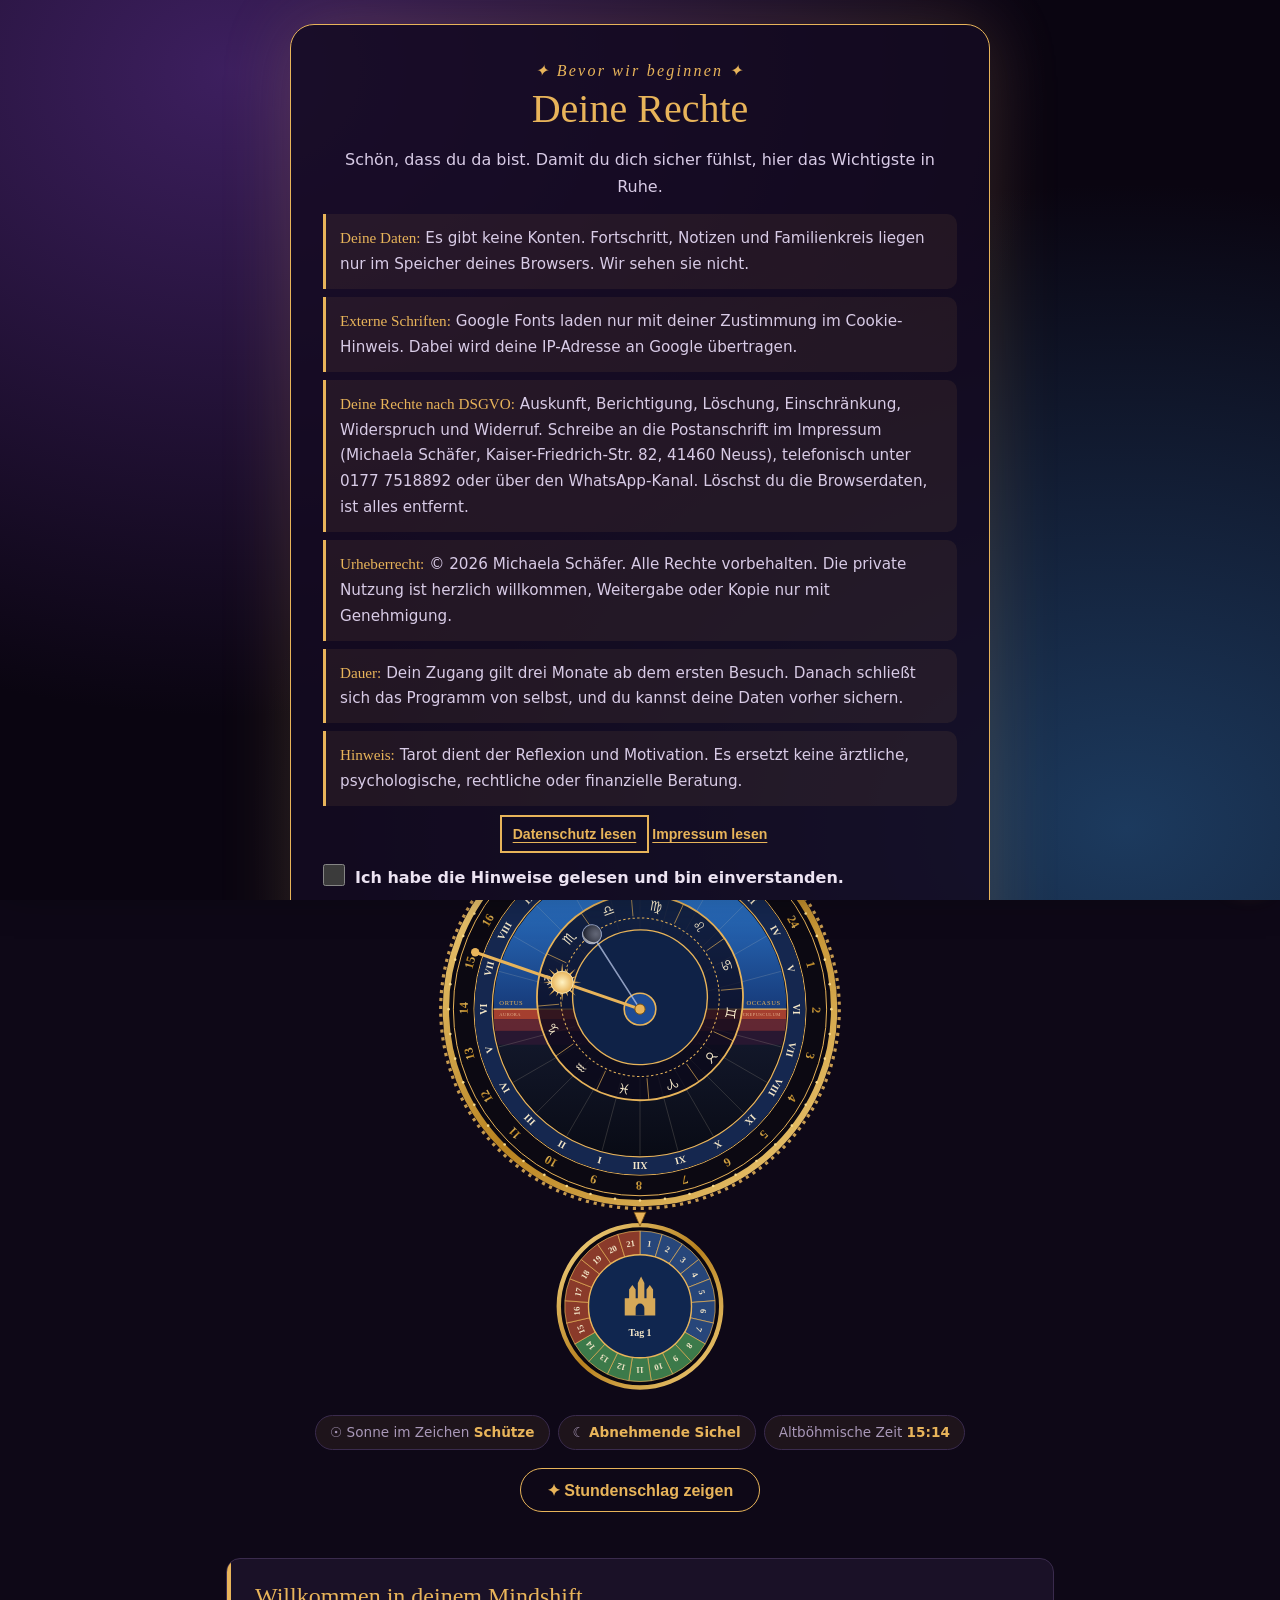
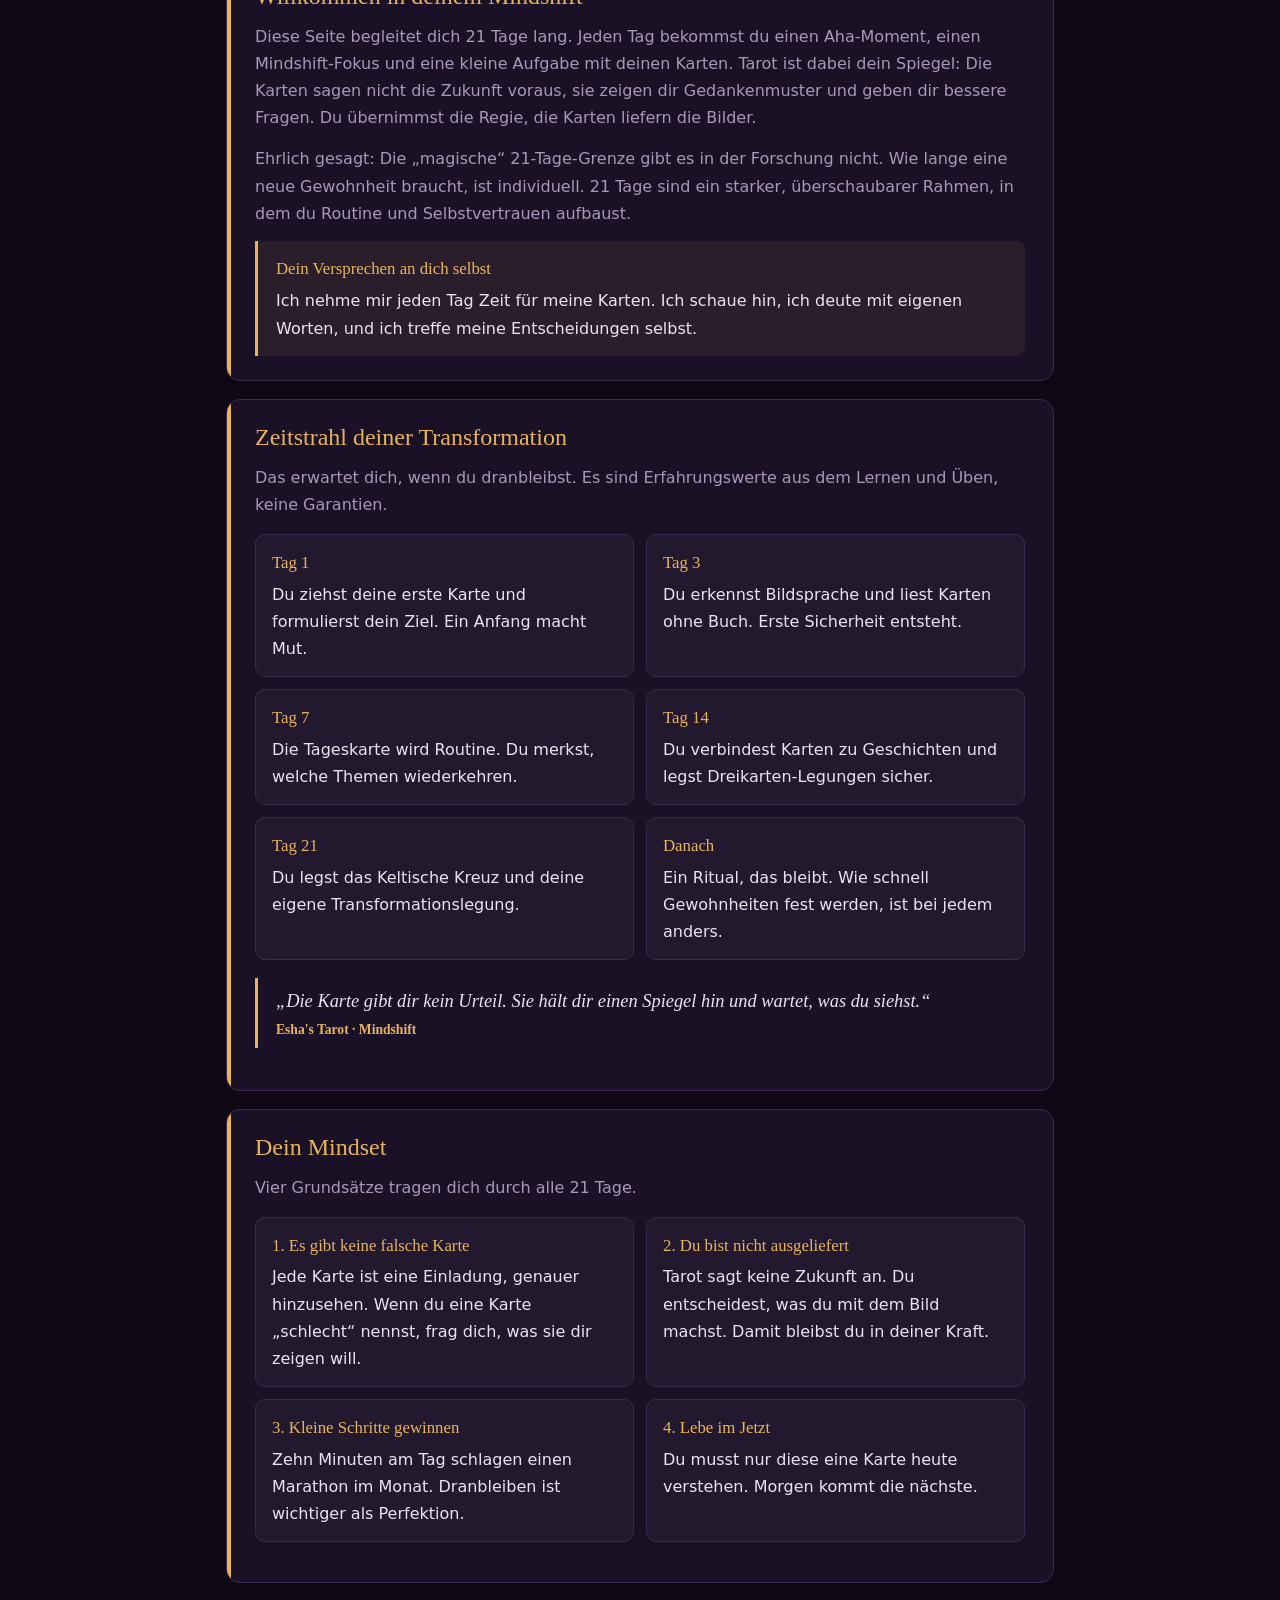
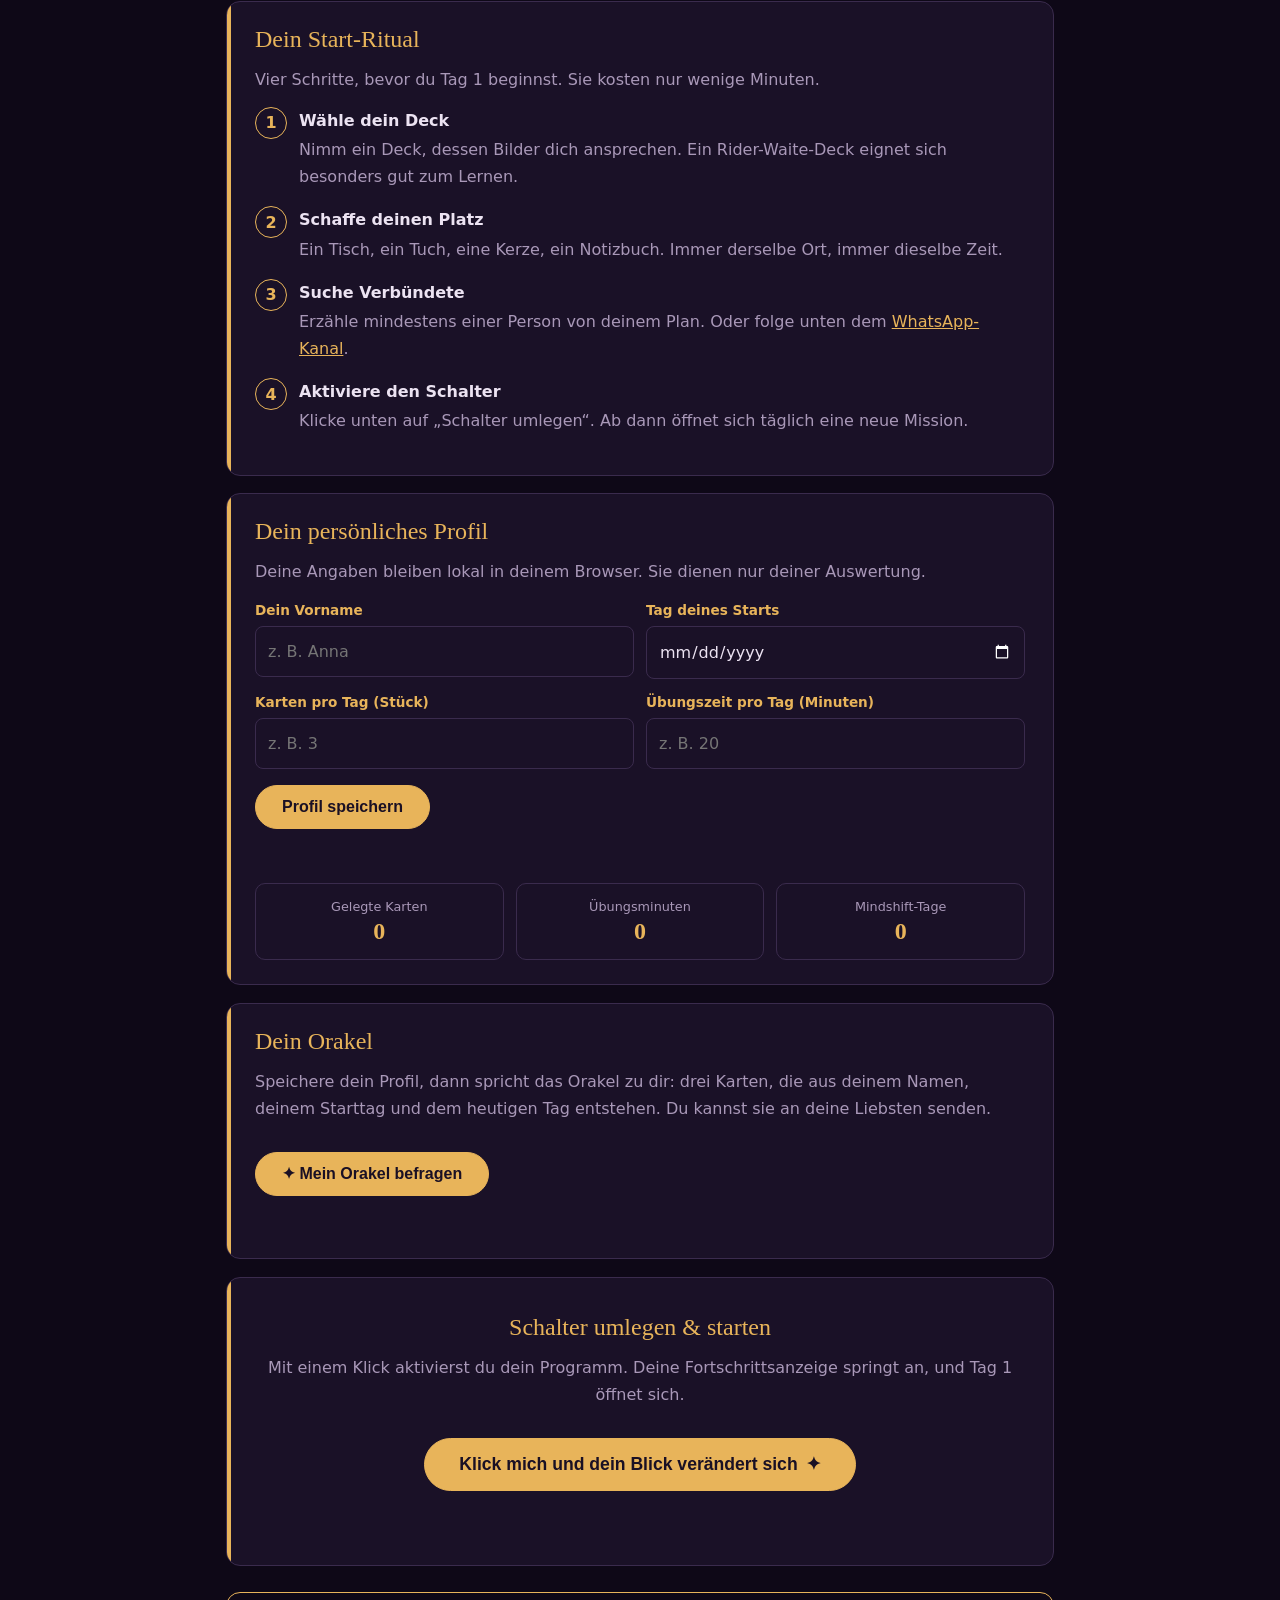
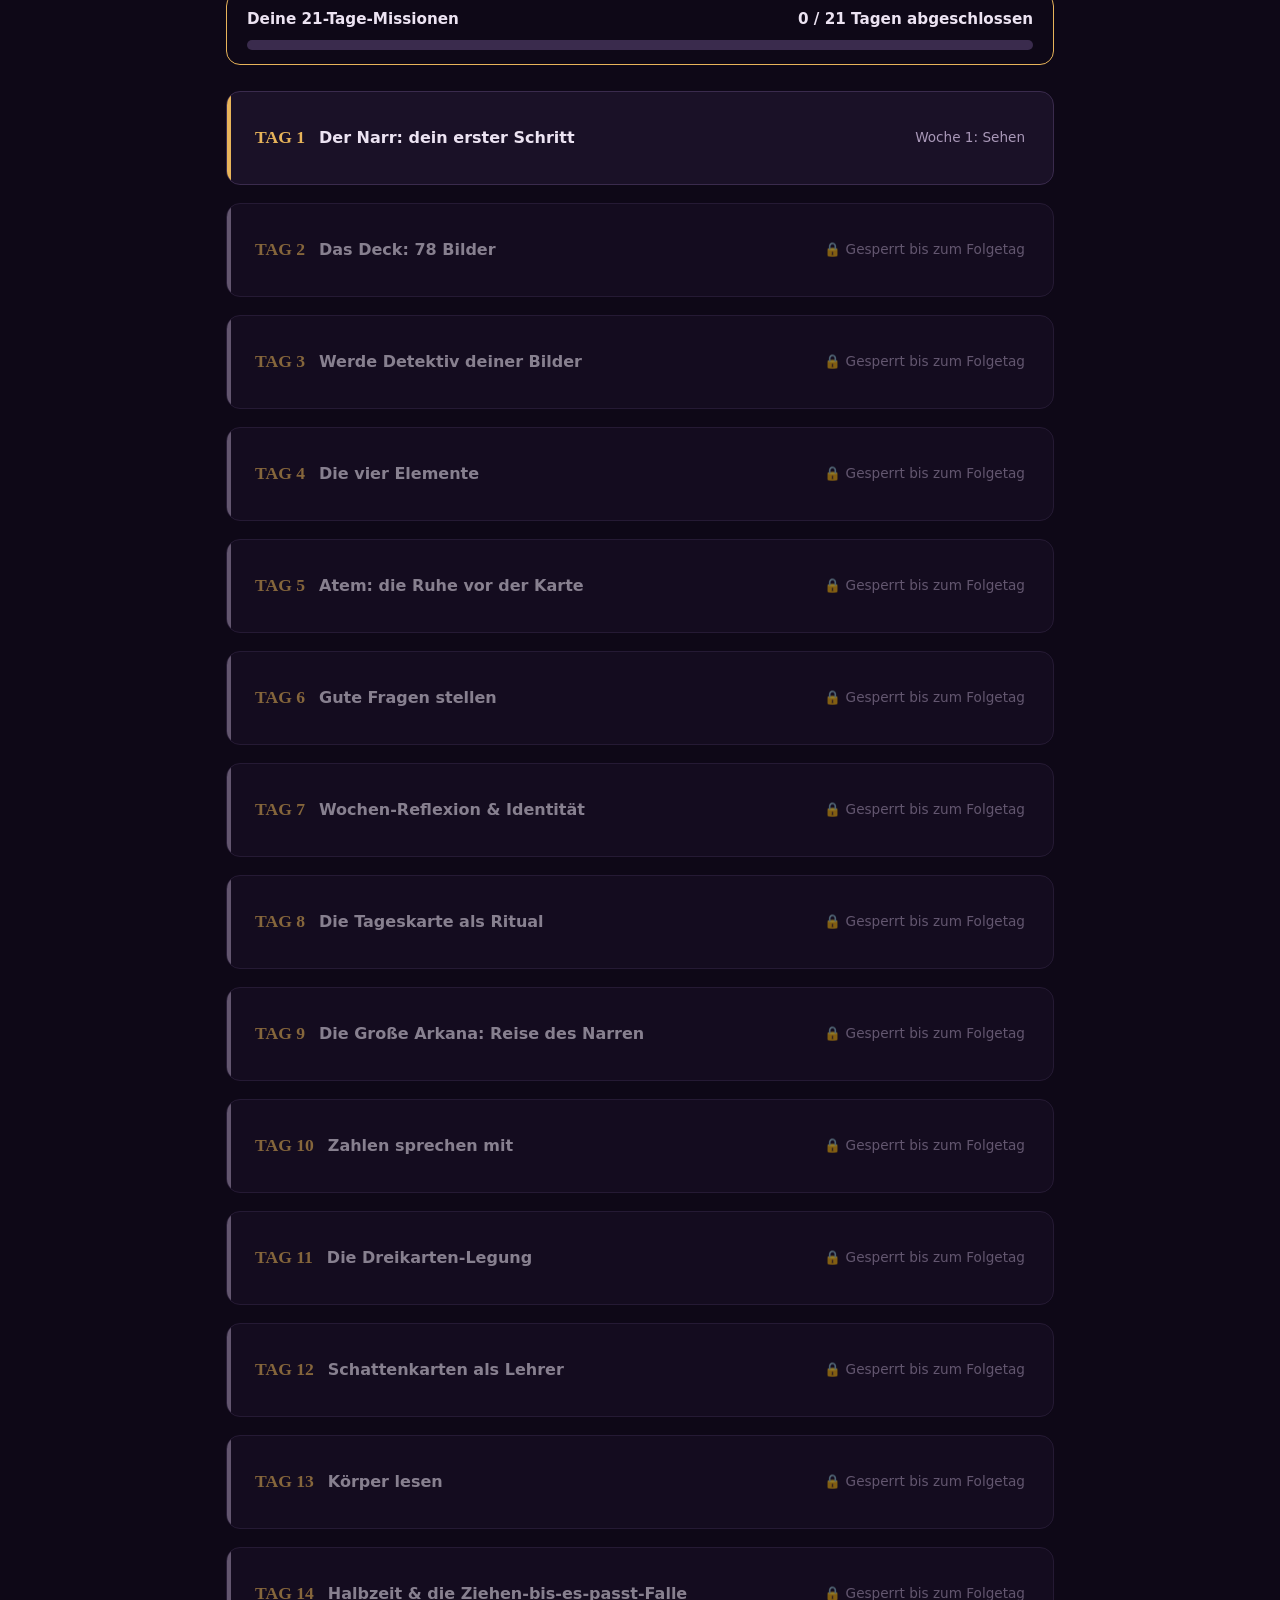
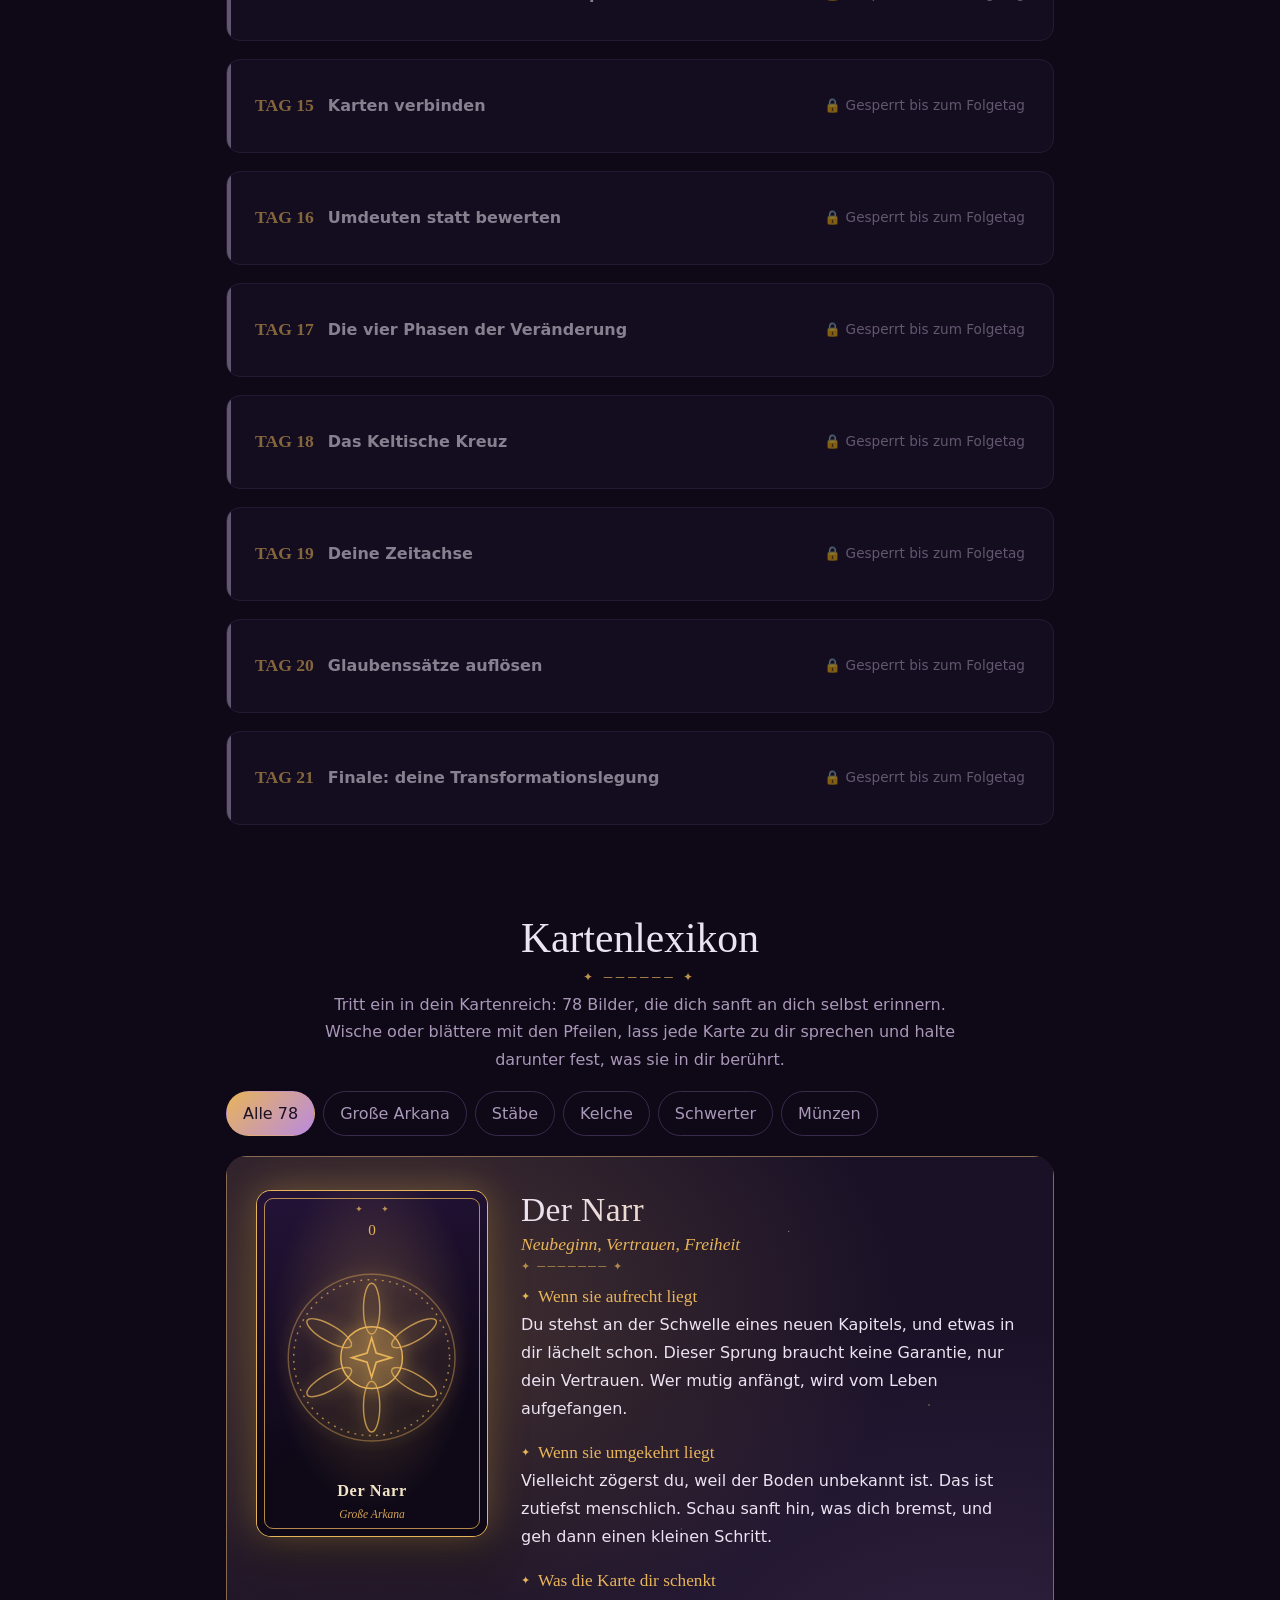
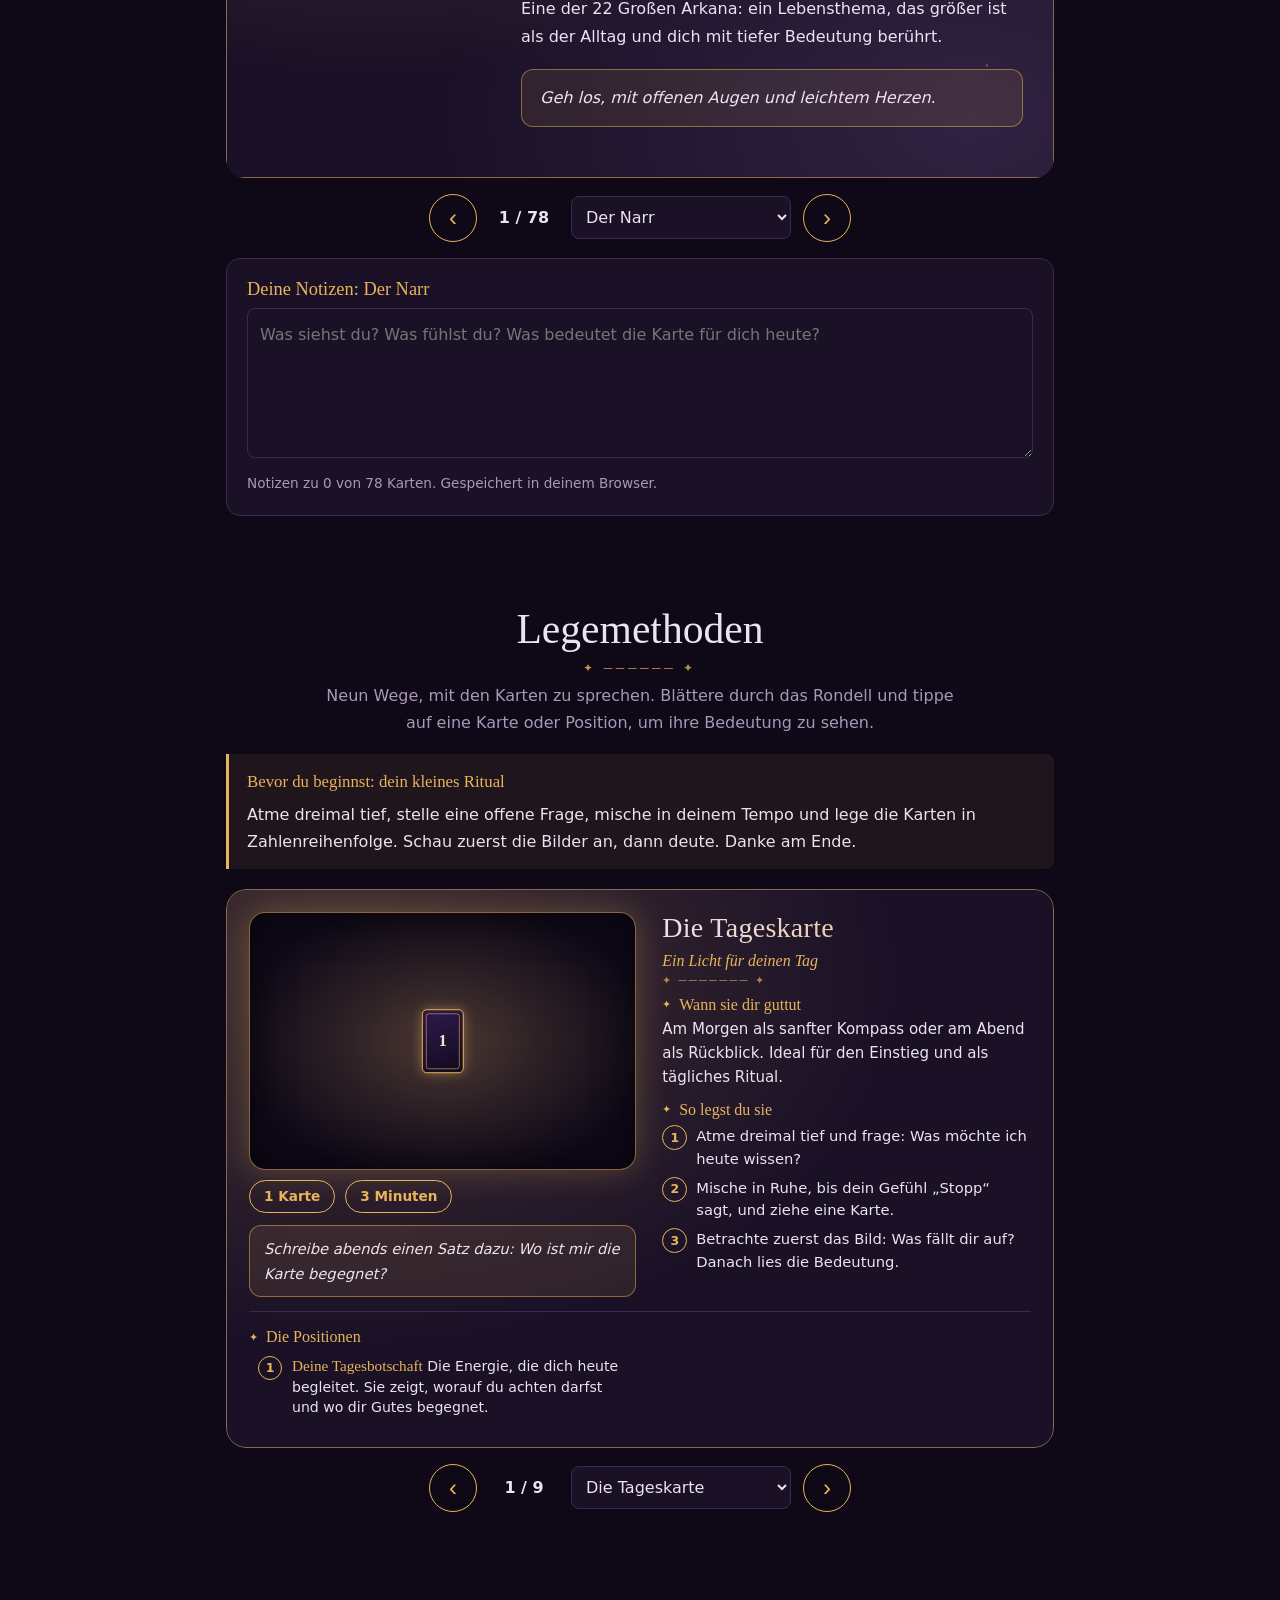
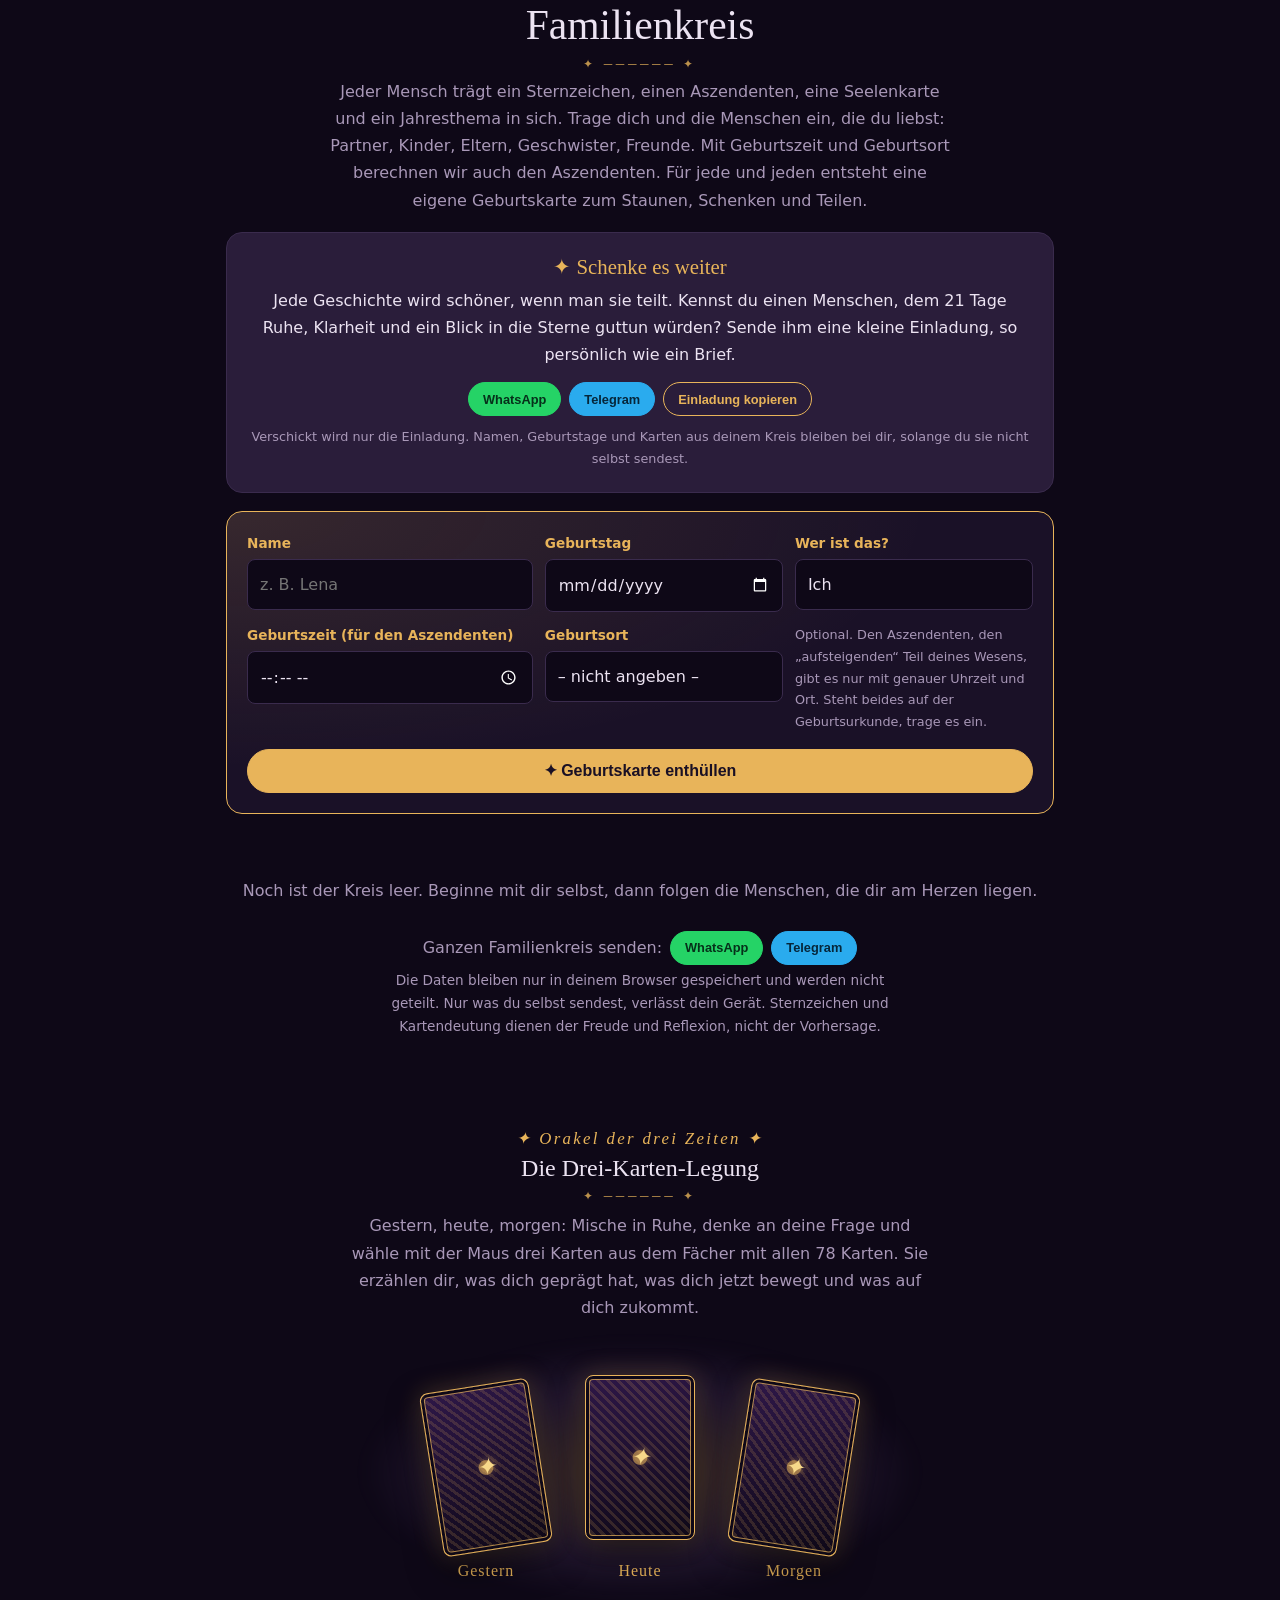
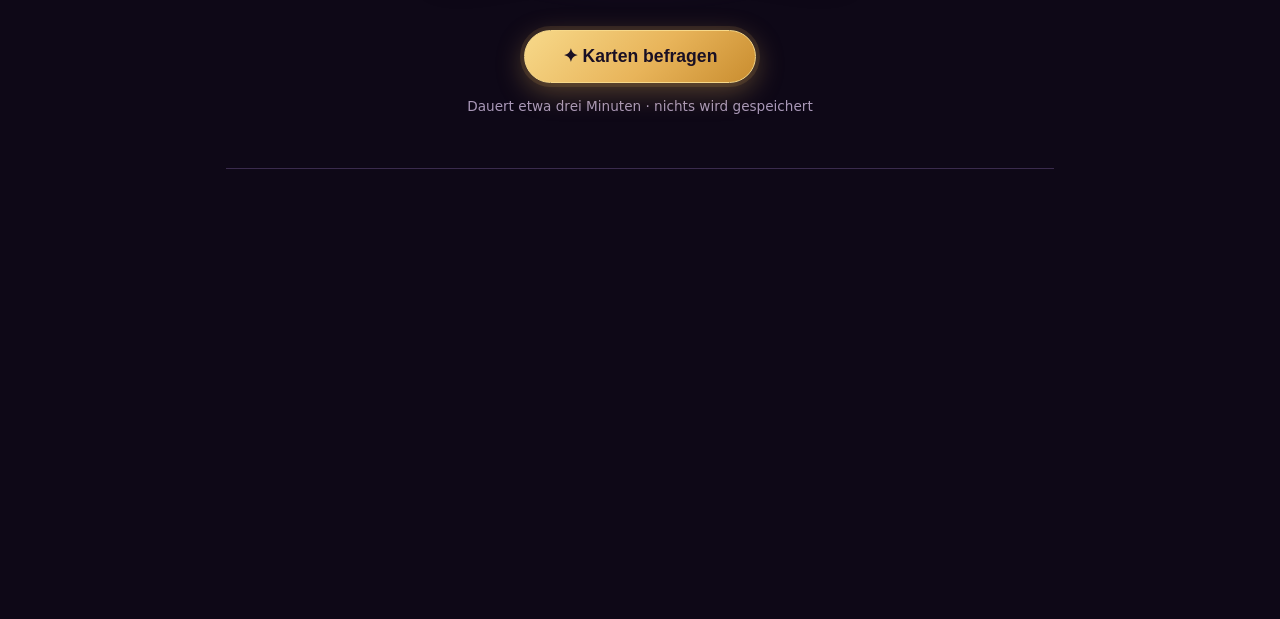
==== index.html @ ecd75c2d "Add files via upload" ====
<!DOCTYPE html>
<html lang="de">
<head>
<meta charset="UTF-8">
<meta name="viewport" content="width=device-width, initial-scale=1, viewport-fit=cover">
<meta name="apple-mobile-web-app-capable" content="yes">
<meta name="format-detection" content="telephone=no">
<meta name="mobile-web-app-capable" content="yes">
<meta name="apple-mobile-web-app-status-bar-style" content="black-translucent">
<meta name="apple-mobile-web-app-title" content="Mindshift">
<meta name="application-name" content="21 Tage Mindshift">
<meta name="description" content="21 Tage Transformation: Tarot-Programm, Kartenlexikon, Legemethoden und Familienkreis.">
<meta name="color-scheme" content="dark">
<meta name="theme-color" content="#0e0817">
<link rel="manifest" href="manifest.webmanifest">
<link rel="icon" type="image/png" href="icons/icon-192.png">
<link rel="apple-touch-icon" href="icons/apple-touch-icon.png">
<title>21 Tage Transformation – Karten legen Mindshift</title>
<style>
:root{--bg:#0e0817;--card:#1a1127;--ink:#ece3f2;--mute:#a998b8;--g:#e8b45a;--ok:#7ee0b5;--bad:#ff7a8a;--line:#3a2b4d;--dk:#1a1024;
padding-top:env(safe-area-inset-top,0px);padding-bottom:env(safe-area-inset-bottom,0px);box-sizing:border-box}
:root[data-theme="light"]{--bg:#f4ecdf;--card:#fbf6ec;--ink:#251532;--mute:#66587a;--g:#94640f;--ok:#1d7a55;--bad:#b03047;--line:#d5c6ae;--dk:#fbf6ec}
*{box-sizing:border-box;margin:0;padding:0;-webkit-tap-highlight-color:transparent}
body{background:var(--bg);color:var(--ink);font:400 1rem/1.7 "Instrument Sans",system-ui,sans-serif;overflow-x:clip}
:focus-visible{outline:2px solid var(--g);outline-offset:3px}
.wrap{max-width:860px;margin:0 auto;padding:20px 16px 60px}
h1,h2,h3,.serif{font-family:"Bodoni Moda",Georgia,serif;font-weight:500;line-height:1.15}
.bar{display:flex;justify-content:space-between;flex-wrap:wrap;gap:8px;padding:12px 18px;border:1px solid var(--line);border-radius:12px;margin-bottom:28px;color:var(--mute);font-size:.9rem}
.bar b{color:var(--g)}
.hd{text-align:center;margin-bottom:34px}
.hd h1{font-size:clamp(2rem,6vw,3.4rem);font-weight:700;margin-bottom:12px}.hd h1 span{color:var(--g)}
.hd p{color:var(--mute);max-width:56ch;margin:0 auto}
.card{position:relative;background:var(--card);border:1px solid var(--line);border-radius:14px;padding:24px 28px;margin-bottom:18px;overflow:hidden}
.card::before{content:"";position:absolute;left:0;top:0;bottom:0;width:4px;background:var(--g)}
.card.completed{border-color:color-mix(in srgb,var(--ok) 50%,transparent)}.card.completed::before{background:var(--ok)}
.card.locked{opacity:.55}.card.locked::before{background:var(--mute)}
.card h2,.card h3{font-size:1.5rem;margin-bottom:12px;color:var(--g)}
.p{color:var(--mute);margin-bottom:14px}
.hl,.ac,.nf,.bn{border-left:3px solid var(--g);padding:14px 18px;margin-top:14px;border-radius:0 8px 8px 0;background:color-mix(in srgb,var(--g) 8%,transparent)}
.ac{border-color:var(--ok);background:color-mix(in srgb,var(--ok) 9%,transparent)}
.nf{border-color:var(--line);background:color-mix(in srgb,var(--ink) 5%,transparent)}
.bn{border-color:#b98ae0}
.hl h5,.ac h5,.nf h5,.bn h5{font-family:"Bodoni Moda",serif;font-size:1.05rem;font-weight:500;margin-bottom:4px}
.ac h5{color:var(--ok)}.hl h5{color:var(--g)}
.quote{font:italic 500 1.15rem/1.5 "Bodoni Moda",serif;border-left:3px solid var(--g);padding:10px 18px;margin:18px 0}
.quote small{display:block;font:600 .85rem "Instrument Sans";color:var(--g);margin-top:6px;font-style:normal}
.grid{display:grid;grid-template-columns:1fr 1fr;gap:12px;margin:16px 0}
.it{border:1px solid var(--line);border-radius:10px;padding:14px 16px;background:color-mix(in srgb,var(--ink) 4%,transparent)}
.it b{display:block;color:var(--g);font-family:"Bodoni Moda",serif;font-weight:500;font-size:1.05rem;margin-bottom:3px}
.steps{list-style:none;counter-reset:s}.steps li{counter-increment:s;position:relative;padding-left:44px;margin-bottom:16px}
.steps li::before{content:counter(s);position:absolute;left:0;top:0;width:30px;height:30px;border:1px solid var(--g);color:var(--g);border-radius:50%;display:grid;place-items:center;font-weight:700}
.steps h4{margin-bottom:2px}
.inp{display:grid;grid-template-columns:1fr 1fr;gap:12px;margin-top:14px}
.inp label{display:block;font-size:.85rem;color:var(--g);font-weight:600;margin-bottom:4px}
.inp input{width:100%;background:transparent;border:1px solid var(--line);border-radius:8px;padding:11px 12px;color:var(--ink);font:inherit}
.met{display:grid;grid-template-columns:repeat(3,1fr);gap:12px;margin-top:16px}
.met div{border:1px solid var(--line);border-radius:10px;padding:12px;text-align:center}
.met small{display:block;color:var(--mute);font-size:.8rem}.met b{font:700 1.5rem "Bodoni Moda",serif;color:var(--g)}
.btn{display:inline-flex;align-items:center;justify-content:center;gap:8px;min-height:44px;border-radius:99px;border:1px solid var(--g);background:var(--g);color:var(--dk);font:700 1rem "Instrument Sans",sans-serif;padding:11px 26px;cursor:pointer;margin-top:16px}
.btn.o{background:transparent;color:var(--g)}.btn.done{background:var(--ok);border-color:var(--ok);color:var(--dk)}
.cta{text-align:center;padding:36px 24px}.cta .btn{font-size:1.1rem;padding:15px 34px}
.msg{margin-top:12px;color:var(--g);font-weight:600;min-height:1.6em}
.prog{position:sticky;top:env(safe-area-inset-top,0px);z-index:20;background:var(--bg);border:1px solid var(--g);border-radius:14px;padding:14px 20px;margin:26px 0}
.prog div.r{display:flex;justify-content:space-between;font-weight:600;margin-bottom:8px;font-size:.95rem}
.tr{height:10px;background:var(--line);border-radius:9px;overflow:hidden}.tr i{display:block;height:100%;width:0;background:linear-gradient(90deg,var(--g),var(--ok));transition:width .5s}
.dh{display:flex;justify-content:space-between;align-items:center;gap:10px;cursor:pointer;min-height:44px;flex-wrap:wrap}
.dh .l{display:flex;gap:14px;align-items:baseline}
.dn{font:700 1.1rem "Bodoni Moda",serif;color:var(--g);white-space:nowrap}.dt{font-weight:600}
.ph{color:var(--mute);font-size:.85rem}
.dc{display:none;margin-top:16px;padding-top:6px;border-top:1px solid var(--line)}.card.open .dc{display:block}
.qz{margin-top:16px;border:1px solid var(--line);border-radius:10px;padding:16px}
.qz p{margin-bottom:10px}.qo{display:flex;flex-direction:column;gap:8px}
.qb{background:transparent;color:var(--ink);border:1px solid var(--line);border-radius:8px;padding:11px 14px;min-height:44px;text-align:left;font:inherit;cursor:pointer}
.qb:hover:not(:disabled){border-color:var(--g)}.qb.c{border-color:var(--ok);color:var(--ok)}.qb.w{border-color:var(--bad);color:var(--bad)}
.qe{display:none;margin-top:10px;color:var(--mute)}.qe.show{display:block}
.foot{content-visibility:auto;contain-intrinsic-size:auto 420px;margin-top:50px;padding-top:30px;border-top:1px solid var(--line);text-align:center;color:var(--mute);font-size:.88rem}
.foot .q{font:italic 500 1.3rem "Bodoni Moda",serif;color:var(--g);margin-bottom:14px}
.foot a{color:var(--g);text-decoration:none;font-weight:600;margin:0 8px}
.foot a.yt{display:inline-flex;align-items:center;gap:8px;vertical-align:middle}.foot a.yt svg{display:block;flex:none}
.fin{display:none;position:fixed;inset:0;z-index:99;background:rgba(10,5,16,.96);flex-direction:column;align-items:center;justify-content:center;text-align:center;padding:24px;overflow:auto;color:#ece3f2}
.fin.show{display:flex}.fin canvas{position:absolute;inset:0;width:100%;height:100%;pointer-events:none}
.fin .in{position:relative;max-width:720px}
.fin h2{font-size:clamp(2.2rem,6vw,3.6rem);color:#e8b45a;margin-bottom:8px}
.fin .met b{color:#7ee0b5}.fin .met div{border-color:#e8b45a}.fin .met small{color:#b9a8c8}
@media (max-width:700px){.grid,.inp,.met{grid-template-columns:1fr}.card{padding:20px}}
@media (prefers-reduced-motion:reduce){.tr i{transition:none}}

.lnk{background:none;border:0;color:var(--g);font:600 .88rem "Instrument Sans",sans-serif;cursor:pointer;padding:6px 8px;text-decoration:underline;text-underline-offset:3px}
.legal{margin:0 0 16px;display:flex;flex-wrap:wrap;justify-content:center;gap:2px 6px}
mark.pl{background:color-mix(in srgb,var(--g) 25%,transparent);color:inherit;padding:0 3px;border-radius:3px}
dialog.lg{background:var(--card);color:var(--ink);border:1px solid var(--g);border-radius:14px;padding:0;width:min(760px,94vw);max-height:88vh}
dialog.lg::backdrop{background:rgba(10,5,16,.75)}
.lgh{position:sticky;top:0;display:flex;justify-content:space-between;align-items:center;gap:12px;padding:16px 22px;background:var(--card);border-bottom:1px solid var(--line)}
.lgh h2{font-size:1.4rem;color:var(--g)}
.lgb{padding:8px 22px 26px;overflow:auto;max-height:calc(88vh - 70px);font-size:.95rem}
.lgb h3{font-size:1.1rem;color:var(--ink);margin:20px 0 6px}
.lgb a{color:var(--g);text-underline-offset:3px}
.lgb p,.lgb li{color:var(--mute);margin-bottom:8px}.lgb ul,.lgb ol{padding-left:22px}
.lgb .warn{border-left:3px solid var(--bad);padding:10px 14px;background:color-mix(in srgb,var(--bad) 8%,transparent);border-radius:0 8px 8px 0;margin:14px 0;color:var(--ink)}
.lgb input,.lgb textarea{width:100%;background:transparent;border:1px solid var(--line);border-radius:8px;padding:10px;color:var(--ink);font:inherit;margin-bottom:10px}
.lgb label{display:block;color:var(--g);font-weight:600;font-size:.85rem;margin-bottom:3px}
.ck{position:fixed;left:0;right:0;bottom:0;z-index:150;background:var(--card);border-top:2px solid var(--g);padding:18px 16px calc(18px + env(safe-area-inset-bottom,0px));box-shadow:0 -10px 40px rgba(0,0,0,.4)}
.ck[hidden]{display:none}
.cki{max-width:860px;margin:0 auto}
.ck h2{font-size:1.3rem;margin-bottom:6px;color:var(--g)}
.ck p{color:var(--mute);font-size:.92rem;margin-bottom:12px}
.ck .row{display:flex;flex-wrap:wrap;gap:10px}
.ck .btn{margin:0;flex:1;min-width:150px;padding:10px 18px;font-size:.95rem}
.ckc{border:1px solid var(--line);border-radius:10px;padding:12px 14px;margin-bottom:10px}
.ckc label{display:flex;gap:10px;align-items:flex-start;font-weight:600;color:var(--ink);cursor:pointer}
.ckc input{width:20px;height:20px;accent-color:var(--g);margin-top:3px;flex-shrink:0}
.ckc small{display:block;color:var(--mute);font-weight:400;margin:4px 0 0 30px}

.tabs{display:flex;gap:8px;margin:-8px 0 26px;border-bottom:1px solid var(--line)}
.tabs button{background:none;border:0;border-bottom:3px solid transparent;color:var(--mute);font:600 1rem "Instrument Sans",sans-serif;padding:12px 18px;min-height:44px;cursor:pointer}
.tabs button[aria-selected="true"]{color:var(--g);border-color:var(--g)}
#lex h2{font-size:clamp(1.8rem,5vw,2.6rem);margin-bottom:8px}
.chips{display:flex;flex-wrap:wrap;gap:8px;margin:14px 0 20px}
.chips button{background:none;color:var(--mute);border:1px solid var(--line);border-radius:99px;padding:8px 16px;min-height:40px;font:inherit;cursor:pointer}
.chips button[aria-pressed="true"]{background:var(--ink);color:var(--bg);border-color:var(--ink)}
.trk{display:flex;overflow-x:auto;scroll-snap-type:x mandatory;scrollbar-width:none;border-radius:14px}
.trk::-webkit-scrollbar{display:none}
.sl{flex:0 0 100%;scroll-snap-align:center;display:grid;grid-template-columns:210px 1fr;gap:28px;padding:26px;background:var(--card);border:1px solid var(--line);border-radius:14px}
.cf{aspect-ratio:2/3;border-radius:10px;border:1px solid var(--sc);background:var(--bg);display:flex;flex-direction:column;align-items:center;justify-content:space-between;padding:18px 10px;text-align:center;box-shadow:inset 0 0 0 6px var(--bg),inset 0 0 0 7px var(--sc);align-self:start}
.cf small{font:500 .9rem "Bodoni Moda",serif;letter-spacing:.2em;color:var(--sc)}
.cf svg{width:56%;color:var(--sc)}
.cf b{font:700 1.05rem/1.2 "Bodoni Moda",serif}
.ct h3{font-size:1.9rem;margin-bottom:4px;color:var(--ink)}
.ct .kw{color:var(--sc);font-weight:600;margin-bottom:14px}
.ct h4{font:500 1.05rem "Bodoni Moda",serif;color:var(--g);margin:14px 0 2px}
.ct p{color:var(--ink);max-width:60ch}
.cn{display:flex;justify-content:center;align-items:center;gap:12px;margin:16px 0;flex-wrap:wrap}
.cn button.nv{width:48px;height:48px;border-radius:50%;border:1px solid var(--g);background:none;color:var(--g);font-size:1.5rem;cursor:pointer}
.cn button.nv:hover{background:var(--g);color:var(--dk)}
.cn select{background:var(--card);color:var(--ink);border:1px solid var(--line);border-radius:8px;padding:10px;font:inherit;max-width:220px}
#ci{font-weight:600;min-width:70px;text-align:center}
.nts{border:1px solid var(--line);border-radius:14px;padding:20px;background:var(--card)}
.nts label{display:block;font:500 1.15rem "Bodoni Moda",serif;color:var(--g);margin-bottom:8px}
.nts textarea{width:100%;min-height:150px;background:transparent;border:1px solid var(--line);border-radius:8px;padding:12px;color:var(--ink);font:inherit;resize:vertical}
.nts div{color:var(--mute);font-size:.85rem;margin-top:6px}
@media (max-width:700px){.sl{grid-template-columns:1fr;padding:18px}.cf{max-width:180px;margin:0 auto;width:100%}}


.trk{gap:0;border-radius:20px}
.sl{position:relative;overflow:hidden;grid-template-columns:230px 1fr;gap:34px;padding:34px 30px;border-color:color-mix(in srgb,var(--sc) 45%,var(--line));background:radial-gradient(ellipse at 18% 25%,color-mix(in srgb,var(--sc) 22%,transparent),transparent 55%),radial-gradient(ellipse at 90% 90%,color-mix(in srgb,#b98ae0 14%,transparent),transparent 50%),var(--card)}
.sl::before{content:"";position:absolute;inset:0;pointer-events:none;opacity:.55;background-image:radial-gradient(1px 1px at 12% 20%,var(--ink),transparent),radial-gradient(1px 1px at 68% 12%,var(--ink),transparent),radial-gradient(1.5px 1.5px at 85% 40%,var(--g),transparent),radial-gradient(1px 1px at 40% 88%,var(--ink),transparent),radial-gradient(1.5px 1.5px at 92% 82%,var(--ink),transparent),radial-gradient(1px 1px at 55% 60%,var(--g),transparent)}
.sl>*{position:relative}
.cf{position:relative;aspect-ratio:2/3;border:0;border-radius:14px;padding:16px 12px 14px;justify-content:space-between;color:var(--sc);animation:fl 6s ease-in-out infinite;
background:radial-gradient(ellipse at 50% 42%,color-mix(in srgb,var(--sc) 28%,transparent),transparent 62%),linear-gradient(165deg,#241338,#0e0817 70%);
box-shadow:0 0 0 1px var(--sc),0 0 38px color-mix(in srgb,var(--sc) 38%,transparent),0 18px 40px rgba(0,0,0,.45)}
.cf::before{content:"";position:absolute;inset:7px;border:1px solid color-mix(in srgb,var(--sc) 75%,transparent);border-radius:9px;pointer-events:none}
.cf::after{content:"✦ ✦";position:absolute;left:0;right:0;top:11px;text-align:center;font-size:.55rem;letter-spacing:.9em;color:var(--sc);opacity:.8;text-indent:.9em}
.cf small{margin-top:14px;font:500 .95rem "Bodoni Moda",serif;letter-spacing:.3em;text-indent:.3em;color:var(--sc)}
.cf .ar{width:88%;filter:drop-shadow(0 0 7px var(--sc))}.cf .ar svg{width:100%;display:block;color:var(--sc)}
.cf .ar g.spin{transform-origin:0 0;animation:sp 60s linear infinite}
.cf b{font:700 1.02rem/1.2 "Bodoni Moda",serif;color:#f3e6c8;letter-spacing:.04em}
.cf em{display:block;font:italic 400 .72rem/1.3 "Bodoni Moda",serif;color:var(--sc);margin-top:3px;opacity:.9}
@keyframes fl{50%{transform:translateY(-7px)}}@keyframes sp{to{transform:rotate(360deg)}}
.ct h3{font-size:2.1rem;letter-spacing:.01em;background:linear-gradient(90deg,var(--ink),var(--sc));-webkit-background-clip:text;background-clip:text;color:transparent}
.ct .kw{font:italic 500 1.1rem "Bodoni Moda",serif;padding-bottom:12px;margin-bottom:6px;position:relative}
.ct .kw::after{content:"✦ ─────── ✦";position:absolute;left:0;bottom:-6px;font-size:.7rem;letter-spacing:.2em;color:var(--sc);opacity:.7;font-style:normal}
.ct h4{display:flex;align-items:center;gap:8px;margin:20px 0 4px;font-size:1.08rem}
.ct h4::before{content:"✦";font-size:.7rem;color:var(--sc)}
.ct p{line-height:1.75}
.ct .qs{margin-top:18px;padding:14px 18px;border-radius:12px;border:1px solid color-mix(in srgb,var(--sc) 50%,transparent);background:color-mix(in srgb,var(--sc) 10%,transparent);font-style:italic}
.chips button[aria-pressed="true"]{background:linear-gradient(135deg,var(--g),#b98ae0);color:#1a1024;border-color:transparent}
@media (max-width:700px){.sl{grid-template-columns:1fr;gap:22px;padding:24px 18px}.cf{max-width:210px}}
@media (prefers-reduced-motion:reduce){.cf,.cf .ar g.spin{animation:none}}


#fam h2{font-size:clamp(1.8rem,5vw,2.6rem);margin-bottom:8px}
.frm{display:grid;grid-template-columns:1.2fr 1fr 1fr;gap:12px;margin:18px 0 6px;padding:20px;border:1px solid var(--g);border-radius:16px;background:radial-gradient(ellipse at 0 0,color-mix(in srgb,var(--g) 14%,transparent),transparent 60%),var(--card)}
.frm label{display:block;font-size:.85rem;color:var(--g);font-weight:600;margin-bottom:4px}
.frm input,.frm select{width:100%;background:var(--bg);border:1px solid var(--line);border-radius:8px;padding:11px 12px;color:var(--ink);font:inherit}
.frm .btn{grid-column:1/-1;margin-top:4px}
.fh{margin:22px 0;padding:22px;border-radius:16px;text-align:center;border:1px solid var(--line);background:color-mix(in srgb,#b98ae0 10%,var(--card))}
.fh h3{color:var(--g);font-size:1.5rem;margin-bottom:8px}
.pf{position:relative;border:1px solid color-mix(in srgb,var(--zc) 50%,var(--line));border-radius:18px;padding:24px;margin-bottom:22px;overflow:hidden;background:radial-gradient(ellipse at 12% 0,color-mix(in srgb,var(--zc) 22%,transparent),transparent 60%),var(--card)}
.pf h3{font-size:1.7rem;color:var(--g)}.pf .meta{color:var(--mute);font-size:.9rem}
.pf .row{display:flex;gap:20px;flex-wrap:wrap;margin:18px 0 8px;align-items:flex-start}
.zb{width:120px;text-align:center;font:500 1rem "Bodoni Moda",serif}
.zb i{display:grid;place-items:center;width:104px;height:104px;margin:0 auto 8px;border-radius:50%;font-style:normal;font-size:3.2rem;color:var(--zc);border:1px solid var(--zc);background:radial-gradient(circle,color-mix(in srgb,var(--zc) 18%,transparent),transparent 70%);box-shadow:0 0 28px color-mix(in srgb,var(--zc) 45%,transparent)}
.zb small{display:block;color:var(--mute);font:400 .8rem "Instrument Sans",sans-serif}
.mc{width:132px;text-align:center}.mc .cf{width:100%}.mc span{display:block;margin-top:10px;font:500 .9rem "Bodoni Moda",serif;color:var(--g)}
.pf .tx{flex:1;min-width:230px}.pf .tx p{margin-bottom:10px}.pf .tx b{color:var(--g);font-family:"Bodoni Moda",serif;font-weight:500}
.cd{display:inline-block;padding:4px 14px;border-radius:99px;border:1px solid var(--g);color:var(--g);font-size:.85rem;font-weight:600;margin-top:6px}
.pf .acts{display:flex;gap:8px;flex-wrap:wrap}.pf .btn{margin-top:6px;min-height:40px;padding:8px 18px;font-size:.9rem}
.rec{margin:18px 0 6px}.rec h3{color:var(--g);font-size:1.3rem;margin-bottom:8px}.rec p{margin-bottom:6px}.rec small{display:block;color:var(--mute);font-size:.8rem;margin-top:10px}.fhint{font-size:.8rem;margin:0;align-self:end}.fx{grid-column:1/-1;display:grid;grid-template-columns:repeat(3,1fr);gap:12px}.fx[hidden]{display:none}
@media (max-width:700px){.frm{grid-template-columns:1fr}.fx{grid-template-columns:1fr}}


#lgm h2{font-size:clamp(1.8rem,5vw,2.6rem);margin-bottom:8px}
#lci{font-weight:600;min-width:70px;text-align:center}
.ls{flex:0 0 100%;scroll-snap-align:center;position:relative;overflow:hidden;display:grid;grid-template-columns:minmax(0,1.05fr) minmax(0,1fr);gap:30px;padding:30px;border:1px solid color-mix(in srgb,var(--sc) 45%,var(--line));border-radius:20px;background:radial-gradient(ellipse at 15% 15%,color-mix(in srgb,var(--sc) 20%,transparent),transparent 55%),var(--card)}
.lay{position:relative;aspect-ratio:3/2;border-radius:16px;border:1px solid color-mix(in srgb,var(--sc) 55%,transparent);background:radial-gradient(ellipse at center,color-mix(in srgb,var(--sc) 26%,#150c22),#0e0817 78%);box-shadow:inset 0 0 40px rgba(0,0,0,.5),0 0 34px color-mix(in srgb,var(--sc) 28%,transparent)}
.pc{position:absolute;width:var(--cw,11%);aspect-ratio:2/3;transform:translate(-50%,-50%) rotate(var(--r,0deg));display:grid;place-items:center;border:1px solid var(--sc);border-radius:5px;background:linear-gradient(160deg,#2f1a4d,#120a1e);color:#f3e6c8;font:700 clamp(.7rem,2.2vw,1.05rem) "Bodoni Moda",serif;box-shadow:0 0 12px color-mix(in srgb,var(--sc) 45%,transparent);cursor:pointer;transition:.25s}
.pc::before{content:"";position:absolute;inset:3px;border:1px solid color-mix(in srgb,var(--sc) 55%,transparent);border-radius:3px}
.pc b{position:relative;transform:translateY(var(--o,0)) rotate(calc(var(--r,0deg)*-1))}
.pc.on{background:var(--sc);color:#1a1024;box-shadow:0 0 24px var(--sc);z-index:5}
.lm{display:flex;gap:10px;flex-wrap:wrap;margin:14px 0 0}.lm span{padding:4px 14px;border:1px solid var(--sc);border-radius:99px;color:var(--sc);font-size:.85rem;font-weight:600}
.ls .qs{margin-top:16px;padding:14px 18px;border-radius:12px;border:1px solid color-mix(in srgb,var(--sc) 50%,transparent);background:color-mix(in srgb,var(--sc) 10%,transparent);font-style:italic}
.stp{list-style:none;counter-reset:q;margin-top:6px}.stp li{counter-increment:q;position:relative;padding-left:38px;margin-bottom:10px}
.stp li::before{content:counter(q);position:absolute;left:0;top:0;width:26px;height:26px;border:1px solid var(--sc);color:var(--sc);border-radius:50%;display:grid;place-items:center;font-weight:700;font-size:.85rem}
.pi{display:flex;gap:12px;padding:9px 12px;margin:0 -12px 2px;border-radius:10px;border:1px solid transparent;cursor:pointer}
.pi i{flex:0 0 28px;height:28px;border:1px solid var(--sc);border-radius:50%;display:grid;place-items:center;font-style:normal;font-weight:700;font-size:.85rem;color:var(--sc)}
.pi b{color:var(--g);font:500 1rem "Bodoni Moda",serif}.pi.on{border-color:var(--sc);background:color-mix(in srgb,var(--sc) 12%,transparent)}
@media (max-width:760px){.ls{grid-template-columns:1fr;padding:20px 16px;gap:22px}}


.snd{position:fixed;right:16px;bottom:calc(16px + env(safe-area-inset-bottom,0px));z-index:120;display:flex;flex-direction:column;align-items:flex-end;gap:10px}
.sb{width:54px;height:54px;border-radius:50%;border:1px solid var(--g);background:radial-gradient(circle,color-mix(in srgb,var(--g) 30%,#241338),#160d24);color:var(--g);font-size:1.5rem;cursor:pointer;box-shadow:0 0 22px color-mix(in srgb,var(--g) 40%,transparent)}
.sb.on{animation:pu 3.2s ease-in-out infinite}@keyframes pu{50%{box-shadow:0 0 0 10px color-mix(in srgb,var(--g) 12%,transparent),0 0 34px color-mix(in srgb,var(--g) 55%,transparent)}}
.sndp{width:min(310px,calc(100vw - 32px));padding:18px;border:1px solid var(--g);border-radius:16px;background:var(--card);box-shadow:0 12px 40px rgba(0,0,0,.45)}
.sndp[hidden]{display:none}
.sndp h4{font:500 1.25rem "Bodoni Moda",serif;color:var(--g)}.sndp p{font-size:.85rem;color:var(--mute);margin:4px 0 12px}
.mo{display:flex;flex-direction:column;gap:6px;margin-bottom:12px}
.mo button{text-align:left;background:none;border:1px solid var(--line);border-radius:10px;padding:8px 12px;color:var(--ink);font:inherit;font-size:.92rem;cursor:pointer;min-height:44px}
.mo button[aria-pressed="true"]{border-color:var(--g);background:color-mix(in srgb,var(--g) 14%,transparent)}
.mo small{display:block;color:var(--mute);font-size:.76rem}
.sndp label{display:block;font-size:.85rem;color:var(--g);font-weight:600}.sndp input[type=range]{width:100%;accent-color:var(--g)}
.sndp .btn{width:100%;margin-top:10px}
@media (prefers-reduced-motion:reduce){.sb.on{animation:none}}


#sky{position:fixed;inset:0;width:100%;height:100%;z-index:0;pointer-events:none}
.wrap{position:relative;z-index:1}
.tabs{position:sticky;top:0;z-index:30;margin:-8px -16px 30px;padding:env(safe-area-inset-top,0px) 16px 0;overflow-x:auto;white-space:nowrap;scrollbar-width:none;background:color-mix(in srgb,var(--bg) 82%,transparent);backdrop-filter:blur(12px);-webkit-backdrop-filter:blur(12px)}
.tabs::-webkit-scrollbar{display:none}.tabs .gd{margin-left:auto;color:var(--g);border-bottom-color:transparent}
.prog{top:calc(52px + env(safe-area-inset-top,0px))}
.chap{margin-top:90px;scroll-margin-top:64px}
.chap>h2{text-align:center}.chap>h2::after{content:"✦ ────── ✦";display:block;margin-top:8px;font:.75rem/1 sans-serif;letter-spacing:.3em;color:var(--g);opacity:.8}
.chap>.p{text-align:center;max-width:62ch;margin:0 auto 18px}
.hd{scroll-margin-top:64px;padding-top:10px}
.hd .ey{font:italic 500 1.05rem "Bodoni Moda",serif;color:var(--g);letter-spacing:.12em;margin-bottom:10px}
.hd h1 span{background:linear-gradient(90deg,var(--g),#e6b6ff,var(--g));background-size:220% 100%;-webkit-background-clip:text;background-clip:text;color:transparent}
@keyframes shn{to{background-position:220% 0}}
.cta2{display:flex;gap:12px;justify-content:center;flex-wrap:wrap;margin-top:6px}
.tg{display:flex;gap:26px;align-items:flex-start;text-align:left;flex-wrap:wrap;margin:28px auto 0;max-width:680px;padding:24px;border:1px solid var(--g);border-radius:20px;background:radial-gradient(ellipse at 10% 0,color-mix(in srgb,var(--sc) 22%,transparent),transparent 60%),var(--card);box-shadow:0 0 40px color-mix(in srgb,var(--sc) 22%,transparent)}
.tg .ct{flex:1;min-width:220px}.tg .ct h3{font-size:1.7rem}
.gate{--g:#e8b45a;--ink:#ece3f2;--mute:#b9a8c8;--line:#3a2b4d;--dk:#1a1024;--card:#140b21;display:none;position:fixed;inset:0;z-index:300;overflow:auto;padding:24px 14px;color:var(--ink);background:radial-gradient(ellipse at 18% 8%,#3d1f5f,transparent 55%),radial-gradient(ellipse at 88% 92%,#1c3a5e,transparent 55%),#0a0511}
.gate.show{display:grid;place-items:center}
.gb{position:relative;width:min(700px,100%);padding:36px 32px;border:1px solid var(--g);border-radius:24px;background:rgba(20,11,33,.85);box-shadow:0 0 70px rgba(232,180,90,.18)}
.gb .ey{text-align:center;font:italic 500 1rem "Bodoni Moda",serif;color:var(--g);letter-spacing:.14em}
.gb h2{text-align:center;font-size:clamp(1.8rem,5vw,2.5rem);color:var(--g);margin:6px 0 14px}
.gb p{color:#d8cbe6;margin-bottom:12px}.gb .ctr{text-align:center}
.rl{list-style:none;margin:14px 0}.rl li{padding:11px 14px;margin-bottom:8px;border-left:3px solid var(--g);border-radius:0 10px 10px 0;background:rgba(232,180,90,.07);color:#d8cbe6;font-size:.95rem}.rl b{color:var(--g);font-family:"Bodoni Moda",serif;font-weight:500}
.chk{display:flex;gap:10px;align-items:flex-start;margin:16px 0 4px;cursor:pointer;font-weight:600}.chk input{width:22px;height:22px;accent-color:var(--g);flex-shrink:0}
.gb .row{display:flex;gap:10px;flex-wrap:wrap;justify-content:center;margin-top:8px}.gb .btn:disabled{opacity:.4;cursor:not-allowed}
.gb .lk{text-align:center}.gdots{display:flex;justify-content:center;gap:8px;margin:0 0 18px}.gdots i{width:9px;height:9px;border-radius:50%;background:var(--line)}.gdots i.on{background:var(--g);box-shadow:0 0 10px var(--g)}
.gx{position:absolute;top:12px;right:14px;background:none;border:1px solid var(--line);color:var(--ink);width:38px;height:38px;border-radius:50%;cursor:pointer;font-size:1.1rem}
@media (max-width:700px){.gb{padding:28px 18px}}
@media (prefers-reduced-motion:reduce){.hd h1 span{animation:none}}


.shr{display:flex;flex-wrap:wrap;gap:10px;justify-content:center;align-items:center;margin:20px 0 6px}
.shr .btn,.pf .acts .btn{margin-top:0}.shr .btn{min-height:44px;padding:9px 20px;font-size:.95rem}
.btn.wa{background:#25d366;border-color:#25d366;color:#06301a}.btn.tgm{background:#2aabee;border-color:#2aabee;color:#06263a}
#orc .tg{margin-top:20px}#orc .ol{text-align:center;color:var(--g);font:italic 500 1.15rem "Bodoni Moda",serif;margin-top:18px}
.bn{border-color:#c9a0f0;background:linear-gradient(135deg,color-mix(in srgb,#b98ae0 14%,transparent),color-mix(in srgb,var(--g) 8%,transparent));padding:18px 20px}
.bn h5{color:#c9a0f0;font-size:1.1rem;margin-bottom:6px}.bn .wq{font:italic 500 1.2rem/1.5 "Bodoni Moda",serif;color:var(--g);margin:6px 0 10px}.bn p:last-child{margin-bottom:0;line-height:1.8}


html{-webkit-text-size-adjust:100%;text-size-adjust:100%}
body{-webkit-font-smoothing:antialiased;-moz-osx-font-smoothing:grayscale;overscroll-behavior-y:none}
a,button,select,input,label,[role=button]{touch-action:manipulation}
.trk,.gate,.lgb,.tabs{-webkit-overflow-scrolling:touch}.trk{overscroll-behavior-x:contain}
.sl:not(.vis) .cf,.sl:not(.vis) .ar g.spin{animation-play-state:paused}
@media (display-mode:standalone){html,body{-webkit-touch-callout:none}}

:root{padding-left:env(safe-area-inset-left,0px);padding-right:env(safe-area-inset-right,0px)}
html{max-width:100%;overflow-x:clip}body{max-width:100vw;overflow-x:clip}
#sky{height:100vh;height:100lvh;background:radial-gradient(ellipse at 15% 0%,rgba(232,180,90,.10),transparent 50%),radial-gradient(ellipse at 90% 100%,rgba(185,138,224,.10),transparent 55%)}
.wrap{padding-bottom:calc(96px + env(safe-area-inset-bottom,0px))}
.wrap>*{min-width:0;max-width:100%}
.grid>*,.inp>*,.met>*,.frm>*{min-width:0}
.inp input,.frm input,.frm select{min-width:0;max-width:100%;-webkit-appearance:none;appearance:none}
input[type=date]{min-height:46px}
.card,.bar,.hl,.ac,.nf,.bn,.qs,.quote{overflow-wrap:break-word}
.gate.show{display:flex}.gb{margin:auto;max-width:100%}
.snd{right:max(12px,env(safe-area-inset-right,0px));bottom:calc(12px + env(safe-area-inset-bottom,0px))}
.sndp{max-height:calc(100vh - 110px);max-height:calc(100dvh - 110px);overflow:auto;-webkit-overflow-scrolling:touch}
.shr .btn,.pf .acts .btn{min-height:34px;padding:5px 14px;font-size:.8rem;gap:6px;margin-top:0}
.shr{gap:8px;margin:14px 0 4px}.pf .acts{gap:6px}
@media (max-width:700px){
.grid,.inp{grid-template-columns:minmax(0,1fr)}
.met{grid-template-columns:repeat(3,minmax(0,1fr));gap:8px}.met div{padding:10px 6px}.met b{font-size:1.3rem}
.sb{width:42px;height:42px;font-size:1.2rem}
}
@media (max-width:480px){
.wrap{padding-left:14px;padding-right:14px}.tabs{margin-left:-14px;margin-right:-14px;padding-left:14px;padding-right:14px}
.card{padding:18px 16px}.bar{padding:10px 14px;font-size:.82rem}.cta{padding:28px 16px}
.hd h1{font-size:clamp(1.75rem,8.2vw,2.2rem)}.gb{padding:26px 16px}}
@media (max-height:480px){.sb{width:38px;height:38px}.sndp{max-height:calc(100dvh - 70px);bottom:calc(58px + env(safe-area-inset-bottom,0px))}}
@supports not (color:color-mix(in srgb,red,blue)){
.sl,.ls,.tg,.pf,.fh,.frm{background:radial-gradient(ellipse at 15% 15%,rgba(232,180,90,.14),transparent 55%),var(--card)}
.cf{background:radial-gradient(ellipse at 50% 42%,rgba(232,180,90,.22),transparent 62%),linear-gradient(165deg,#241338,#0e0817 70%);box-shadow:0 0 0 1px var(--sc,#e8b45a),0 18px 40px rgba(0,0,0,.45)}
.cf::before{border-color:rgba(232,180,90,.6)}.lay{background:radial-gradient(ellipse at center,#2b1745,#0e0817 78%)}
.hl,.ac,.nf,.bn,.pi.on,.ls .qs,.ct .qs{background:rgba(232,180,90,.09)}.it{background:rgba(255,255,255,.04)}
.tabs{background:var(--bg)}.sb{background:radial-gradient(circle,#4a2c6e,#160d24)}}

#ltrk{align-items:flex-start;overflow-y:hidden;transition:height .35s ease}
.ls{padding:22px;gap:14px 26px}
.ls .ct h3{font-size:1.75rem}.ls .ct .kw{font-size:1rem;padding-bottom:10px}
.ls .ct h4{margin:12px 0 3px;font-size:1rem}.ls .ct p{line-height:1.6;font-size:.94rem;margin-bottom:6px}
.stp li{margin-bottom:6px;padding-left:34px;font-size:.92rem;line-height:1.55}.stp li::before{width:23px;height:23px;font-size:.78rem}
.ls .qs{margin-top:12px;padding:10px 14px;font-size:.92rem}.lm{margin-top:10px}
.ls .pl{grid-column:1/-1;border-top:1px solid var(--line);padding-top:4px}
.pg{display:grid;grid-template-columns:repeat(2,minmax(0,1fr));gap:0 22px}
.pi{padding:6px 8px;margin:0;gap:10px;font-size:.88rem;line-height:1.45}.pi i{flex:0 0 24px;height:24px;font-size:.78rem}.pi b{font-size:.95rem}
@media (max-width:760px){.pg{grid-template-columns:minmax(0,1fr)}.ls{padding:16px 14px}}
@media (prefers-reduced-motion:reduce){#ltrk{transition:none}}
.sndp{width:min(250px,calc(100vw - 24px));padding:12px 14px;border-radius:14px}
.sndp h4{font-size:1.05rem}.sndp p{font-size:.78rem;margin:2px 0 8px;line-height:1.4}
.mo{flex-direction:row;flex-wrap:wrap;gap:6px;margin-bottom:8px}
.mo button{flex:1 1 auto;min-height:34px;padding:5px 10px;font-size:.8rem;text-align:center;border-radius:99px}.mo small{display:none}
.sndp label{font-size:.75rem}.sndp .btn{min-height:36px;padding:6px 14px;font-size:.85rem;margin-top:8px}
.sb{width:40px;height:40px;font-size:1.1rem}
#mwc{position:fixed;top:0;left:0;width:100%;height:100vh;height:100lvh;z-index:0;pointer-events:none}
.ib{display:flex;align-items:center;justify-content:center;flex-wrap:wrap;gap:6px 12px;padding:8px 14px;margin-bottom:12px;border:1px solid var(--g);border-radius:12px;font-size:.85rem;background:rgba(232,180,90,.09)}
.ib .btn{margin:0;min-height:30px;padding:3px 14px;font-size:.8rem}
.exp .wrap,.exp .snd,.exp #gate,.exp .ck,.exp .fin,.exp #im{display:none!important}
:root{color-scheme:dark;background:var(--bg)}
.tabs{backdrop-filter:blur(8px);-webkit-backdrop-filter:blur(8px)}
.card,.ls,.sl,.pf{contain:layout style}
#lex{min-height:680px}#lgm{min-height:700px}

/* Prager Orloj */
.orl{margin:4px auto 46px;text-align:center}
.orl .ey{font:italic 500 1.05rem "Bodoni Moda",Georgia,serif;color:var(--g);letter-spacing:.12em;margin-bottom:6px}
.orl h2{font-size:clamp(1.7rem,5vw,2.6rem);color:var(--g);margin-bottom:8px}
.orl .sub{color:var(--mute);max-width:52ch;margin:0 auto 18px}
.orl svg{display:block;width:min(420px,88%);height:auto;margin:0 auto;}
.orl .sh{transition:transform .8s ease;transform-box:fill-box;transform-origin:50% 50%}
.orl .sh.op{transform:scaleX(0)}
@media (prefers-reduced-motion:reduce){.orl .sh{transition:none}}
.tabs{backdrop-filter:none;-webkit-backdrop-filter:none;background:var(--bg)}
.orl .lg{display:flex;flex-wrap:wrap;gap:8px;justify-content:center;margin:18px 0 2px}
.orl .lg span{border:1px solid var(--line);border-radius:99px;padding:5px 14px;font-size:.85rem;color:var(--mute);background:rgba(232,180,90,.07)}
.orl .lg b{color:var(--g);font-weight:600}

/* ===== DREI-KARTEN-LEGUNG ===== */
.dkp{display:flex;justify-content:center;gap:14px;margin:20px 0 4px}.dkp .dkb{width:84px;height:126px}.dkp .dkb:nth-child(1){transform:rotate(-8deg)}.dkp .dkb:nth-child(2){transform:translateY(-8px)}.dkp .dkb:nth-child(3){transform:rotate(8deg)}
.dkd{border:1px solid var(--g);border-radius:18px;background:var(--bg);color:var(--ink);width:min(1040px,96vw);max-height:94vh;padding:0;overflow:auto;margin:auto}
.dkd::backdrop{background:rgba(6,3,12,.88);backdrop-filter:blur(4px)}
html:has(dialog.dkd[open]){overflow:hidden}
.dkw{padding:18px 20px 28px}.dkh{display:flex;justify-content:space-between;align-items:center;gap:10px}.dkh h3{color:var(--g);font-size:1.6rem}.dkh .btn{margin:0;min-height:40px;padding:6px 16px}
.dkm{text-align:center;color:var(--g);font-weight:600;min-height:1.7em;margin:10px 0}
.dkl{display:flex;flex-wrap:wrap;gap:12px;justify-content:center;align-items:center;color:var(--mute);font-size:.9rem}.dkl .btn{margin:0;min-height:38px;padding:6px 18px;font-size:.9rem}
.dkslots{display:grid;grid-template-columns:repeat(3,minmax(0,1fr));gap:14px;max-width:540px;margin:16px auto 6px;text-align:center}
.dks b{display:block;color:var(--g);font:500 1.05rem "Bodoni Moda",serif;margin-top:8px}.dks small{display:block;color:var(--mute);font-size:.78rem;line-height:1.3}
.dkc{position:relative;aspect-ratio:2/3;perspective:900px}
.dke{position:absolute;inset:0;border:1px dashed var(--g);border-radius:10px;display:grid;place-items:center;color:var(--g);font:700 1.6rem "Bodoni Moda",serif;opacity:.6}.dkc.on .dke{display:none}
.dki{position:absolute;inset:0;transform-style:preserve-3d;transition:transform .8s cubic-bezier(.3,.7,.2,1)}.dki.fl{transform:rotateY(180deg)}
.dkbk,.dkfc{position:absolute;inset:0;backface-visibility:hidden;-webkit-backface-visibility:hidden}.dkfc{transform:rotateY(180deg)}
.dkfc .cf{height:100%;width:100%;animation:none;padding:8% 6%}
.dkb{display:block;border-radius:8px;border:1px solid #e8b45a;background:radial-gradient(circle,rgba(232,180,90,.55) 0 7%,transparent 8%),repeating-linear-gradient(45deg,rgba(232,180,90,.16) 0 3px,transparent 3px 7px),linear-gradient(165deg,#2e1748,#0e0817);box-shadow:inset 0 0 0 3px #0e0817,inset 0 0 0 4px rgba(232,180,90,.6)}
.dkfan{position:relative;margin:14px auto 0;max-width:900px}
.dkk{position:absolute;top:28px;left:50%;width:var(--cw);height:var(--ch);padding:0;border:0;background:none;cursor:pointer;transform:translateX(-50%) rotate(var(--a));transition:transform .18s;animation:dkin .5s both}
.dkk .dkb{width:100%;height:100%}
.dkk:hover,.dkk:focus-visible{transform:translateX(-50%) rotate(var(--a)) translateY(-26px);z-index:300;outline:none}.dkk:hover .dkb,.dkk:focus-visible .dkb{box-shadow:0 0 18px #e8b45a,inset 0 0 0 3px #0e0817,inset 0 0 0 4px #e8b45a}
.dkk.gone{visibility:hidden}@keyframes dkin{from{opacity:0}}
.dkx{border-left:3px solid var(--sc,var(--g));padding:12px 16px;margin:12px 0;background:color-mix(in srgb,var(--ink) 4%,transparent);border-radius:0 10px 10px 0;animation:dkin .6s both}.dkx h4{color:var(--g);font:500 1.15rem "Bodoni Moda",serif}.dkx .kw{color:var(--mute);font-size:.88rem;margin-bottom:4px}.dkx .tip{color:var(--g);margin-top:6px}
@media (prefers-reduced-motion:reduce){.dki{transition:none}.dkk,.dkx{animation:none;transition:none}}

/* ===== REITER-LEISTE ===== */
nav.tabs{gap:2px;justify-content:center;scroll-snap-type:x proximity;scroll-padding:0 24px}
nav.tabs button{font-size:.95rem;padding:12px 12px;flex:0 0 auto;scroll-snap-align:center;transition:color .2s,border-color .2s,background .2s}
nav.tabs button:hover{color:var(--ink);background:color-mix(in srgb,var(--g) 8%,transparent)}
nav.tabs button[aria-selected="true"]{color:var(--g);border-bottom-color:var(--g)}
nav.tabs .gd{margin-left:8px;border:1px solid color-mix(in srgb,var(--g) 55%,transparent);border-radius:99px;min-height:34px;align-self:center;padding:5px 14px;font-size:.88rem}
nav.tabs .gd:hover{background:color-mix(in srgb,var(--g) 14%,transparent)}
@media (max-width:860px){nav.tabs{justify-content:flex-start;-webkit-mask-image:linear-gradient(90deg,transparent,#000 22px,#000 calc(100% - 28px),transparent);mask-image:linear-gradient(90deg,transparent,#000 22px,#000 calc(100% - 28px),transparent)}nav.tabs button{font-size:.9rem;padding:12px 13px}nav.tabs button:first-child{margin-left:10px}nav.tabs .gd{margin-right:14px}}

/* ===== DREI KARTEN PREMIUM ===== */
.dkey{text-align:center;font:italic 500 1.05rem "Bodoni Moda",Georgia,serif;color:var(--g);letter-spacing:.14em;margin-bottom:6px}
#dk>.p{text-align:center;max-width:58ch;margin:10px auto 6px}
.dkp{gap:clamp(16px,5vw,44px);margin:34px 0 26px;padding:30px 10px 8px;position:relative}
.dkp::before{content:"";position:absolute;left:50%;top:50%;width:min(560px,100%);height:260px;transform:translate(-50%,-50%);background:radial-gradient(ellipse,rgba(232,180,90,.22),rgba(185,138,224,.12) 45%,transparent 70%);filter:blur(10px);pointer-events:none}
.dkp figure{position:relative;text-align:center;}
.dkp figcaption{margin-top:12px;font:500 1rem "Bodoni Moda",serif;color:var(--g);letter-spacing:.06em}
.dkp .dkb{position:relative;overflow:hidden;width:clamp(74px,22vw,110px);height:auto;aspect-ratio:2/3;box-shadow:0 14px 34px rgba(0,0,0,.5),0 0 26px rgba(232,180,90,.25),inset 0 0 0 3px #0e0817,inset 0 0 0 4px rgba(232,180,90,.7)}
.dkp figure:nth-child(1) .dkb{transform:rotate(-9deg)}.dkp figure:nth-child(3) .dkb{transform:rotate(9deg)}.dkp figure:nth-child(2) .dkb{transform:translateY(-10px)}
.dkb::after{content:"✦";position:absolute;inset:0;display:grid;place-items:center;color:#f7d98a;font-size:clamp(.7rem,2.4vw,1.5rem);text-shadow:0 0 10px rgba(232,180,90,.8)}
.dkp .dkb::before{content:"";position:absolute;inset:-40% auto -40% -60%;width:40%;background:linear-gradient(90deg,transparent,rgba(255,240,200,.45),transparent);transform:rotate(18deg);animation:dkshine 4.5s ease-in-out infinite}
@keyframes dkfloat{50%{transform:translateY(-8px)}}@keyframes dkshine{0%,55%{left:-60%}100%{left:170%}}
#dko{position:relative;overflow:hidden;background:linear-gradient(135deg,#f7d98a,#e8b45a 55%,#c98d2f);border-color:#f7d98a;color:#1a1024;font-size:1.1rem;padding:15px 38px;box-shadow:0 8px 28px rgba(232,180,90,.35),0 0 0 4px rgba(232,180,90,.12);transition:transform .2s,box-shadow .2s}
#dko:hover{transform:translateY(-2px);box-shadow:0 12px 34px rgba(232,180,90,.5),0 0 0 6px rgba(232,180,90,.16)}
#dko::after{content:"";position:absolute;inset:0 auto 0 -60%;width:40%;background:linear-gradient(90deg,transparent,rgba(255,255,255,.55),transparent);transform:skewX(-20deg);animation:dkshine 3.6s ease-in-out infinite}
.dksb{margin-top:12px;color:var(--mute);font-size:.85rem}
.dkd{background:radial-gradient(ellipse at 50% -10%,rgba(185,138,224,.28),transparent 55%),radial-gradient(ellipse at 50% 110%,rgba(232,180,90,.16),transparent 60%),radial-gradient(1px 1px at 12% 18%,#fff8,transparent),radial-gradient(1px 1px at 82% 28%,#fff8,transparent),radial-gradient(1.5px 1.5px at 66% 72%,#f7d98acc,transparent),radial-gradient(1px 1px at 28% 62%,#fff6,transparent),var(--bg);border:1px solid rgba(232,180,90,.7);box-shadow:0 0 0 1px rgba(232,180,90,.2),0 30px 90px rgba(0,0,0,.7),0 0 70px rgba(185,138,224,.2)}
.dkh h3{background:linear-gradient(90deg,#f7d98a,#e8b45a 50%,#f7d98a);-webkit-background-clip:text;background-clip:text;color:transparent;font-size:clamp(1.5rem,4vw,2rem);letter-spacing:.03em}
.dkq{display:block;width:min(520px,100%);margin:14px auto 0;background:rgba(0,0,0,.25);border:1px solid color-mix(in srgb,var(--g) 55%,transparent);border-radius:99px;padding:11px 20px;color:var(--ink);font:italic 500 1rem "Bodoni Moda",Georgia,serif;text-align:center}.dkq:focus{outline:none;box-shadow:0 0 0 3px rgba(232,180,90,.25)}.dkq:disabled{opacity:.7}
.dkm{font:italic 500 1.1rem "Bodoni Moda",Georgia,serif}
.dkc.next .dke{opacity:1;background:rgba(232,180,90,.08);box-shadow:0 0 24px rgba(232,180,90,.45),inset 0 0 18px rgba(232,180,90,.15);animation:dkpulse 1.8s ease-in-out infinite}
@keyframes dkpulse{50%{box-shadow:0 0 38px rgba(232,180,90,.75),inset 0 0 26px rgba(232,180,90,.3)}}
.dki.fl .dkfc{animation:dkglow 1.6s ease-out}@keyframes dkglow{0%{box-shadow:0 0 0 rgba(247,217,138,0)}35%{box-shadow:0 0 46px 10px rgba(247,217,138,.85)}100%{box-shadow:0 0 18px rgba(232,180,90,.35)}}
.dkfc{border-radius:10px}
.dkk:hover,.dkk:focus-visible{transform:translateX(-50%) rotate(var(--a)) translateY(-34px) scale(1.08)}
.dkqt{text-align:center;font:italic 500 1.25rem/1.4 "Bodoni Moda",Georgia,serif;color:var(--g);margin:24px 0 6px}
.dkx{border:1px solid color-mix(in srgb,var(--sc,var(--g)) 40%,transparent);border-left:3px solid var(--sc,var(--g));padding:16px 20px;border-radius:0 14px 14px 0;background:linear-gradient(120deg,color-mix(in srgb,var(--sc,var(--g)) 10%,transparent),transparent 65%),var(--card);box-shadow:0 10px 26px rgba(0,0,0,.25)}
.dkx h4{font-size:1.3rem;margin-bottom:2px}.dkx p{margin-bottom:6px}
@media (prefers-reduced-motion:reduce){.dkp figure,.dkp .dkb::before,#dko::after,.dkc.next .dke,.dki.fl .dkfc{animation:none}}
@media (min-width:701px){.dkslots{max-width:420px;gap:12px}.dkw{padding-top:14px}}

#sat{position:fixed;right:-70px;top:22vh;width:min(360px,52vw);z-index:0;pointer-events:none;opacity:.92;filter:drop-shadow(0 0 28px rgba(232,180,90,.35));animation:satf 9s ease-in-out infinite;will-change:transform}
#sat .tw{animation:satt 3.4s ease-in-out infinite}#sat .tw:nth-child(2n){animation-delay:1.1s}#sat .tw:nth-child(3n){animation-delay:2.2s}
@keyframes satf{0%,100%{transform:translateY(0)}50%{transform:translateY(-14px)}}
@keyframes satt{0%,100%{opacity:.25}50%{opacity:1}}
@media (max-width:760px){#sat{right:-110px;top:30vh;width:240px;opacity:.55}}
@media (prefers-reduced-motion:reduce){#sat,#sat .tw{animation:none}}
</style>
</head>
<body>
<div class="wrap">
<div class="bar"><span><b>●</b> Dein Kartenraum ist offen</span><span>21 Tage Transformation – Karten legen Mindshift</span></div>
<nav class="tabs" role="tablist" aria-label="Bereiche"><button role="tab" id="tp" aria-selected="true">21-Tage-Programm</button><button role="tab" id="tk" aria-selected="false">Kartenlexikon</button><button role="tab" id="tf" aria-selected="false">Familienkreis</button><button role="tab" id="tl" aria-selected="false">Legemethoden</button></nav>
<header class="hd">
  <h1>21 Tage Transformation<br><span>Karten legen Mindshift</span></h1>
  <p>Dein Fahrplan in drei Wochen: von der ersten Karte bis zur eigenen Transformationslegung, mit Zeitstrahl, Wissens-Checks und persönlicher Auswertung.</p>
</header>

<section class="orl" id="orloj" aria-labelledby="olt">
<div class="ey">✦ Zeit der Sterne ✦</div>
<h2 id="olt">Der Prager Orloj</h2>
<p class="sub">Seit 1410 zeigt die Astronomische Uhr am Altstädter Rathaus in Prag Sonne, Mond und Tierkreis. Hier läuft sie live mit dir mit, und die Scheibe darunter zählt deine 21 Tage ab deinem Start.</p>
<svg id="orl" viewBox="-106 -152 212 348" role="img" aria-label="Prager Astronomische Uhr Orloj mit Sonne, Mond, Tierkreis, Kalenderscheibe, den vier Figuren und dem Umgang der zwölf Apostel"></svg>
<div class="lg"><span>☉ Sonne im Zeichen <b id="olS"></b></span><span>☾ <b id="olM"></b></span><span>Altböhmische Zeit <b id="olC"></b></span></div>
<button class="btn o" id="olb" type="button">✦ Stundenschlag zeigen</button>
</section>

<div class="card"><h2>Willkommen in deinem Mindshift</h2>
<p class="p">Diese Seite begleitet dich 21 Tage lang. Jeden Tag bekommst du einen Aha-Moment, einen Mindshift-Fokus und eine kleine Aufgabe mit deinen Karten. Tarot ist dabei dein Spiegel: Die Karten sagen nicht die Zukunft voraus, sie zeigen dir Gedankenmuster und geben dir bessere Fragen. Du übernimmst die Regie, die Karten liefern die Bilder.</p>
<p class="p">Ehrlich gesagt: Die „magische“ 21-Tage-Grenze gibt es in der Forschung nicht. Wie lange eine neue Gewohnheit braucht, ist individuell. 21 Tage sind ein starker, überschaubarer Rahmen, in dem du Routine und Selbstvertrauen aufbaust.</p>
<div class="hl"><h5>Dein Versprechen an dich selbst</h5>Ich nehme mir jeden Tag Zeit für meine Karten. Ich schaue hin, ich deute mit eigenen Worten, und ich treffe meine Entscheidungen selbst.</div></div>

<div class="card"><h2>Zeitstrahl deiner Transformation</h2>
<p class="p">Das erwartet dich, wenn du dranbleibst. Es sind Erfahrungswerte aus dem Lernen und Üben, keine Garantien.</p>
<div class="grid" id="tlg"></div>
<div class="quote">„Die Karte gibt dir kein Urteil. Sie hält dir einen Spiegel hin und wartet, was du siehst.“<small>Esha's Tarot · Mindshift</small></div></div>

<div class="card"><h2>Dein Mindset</h2>
<p class="p">Vier Grundsätze tragen dich durch alle 21 Tage.</p>
<div class="grid" id="ms"></div></div>

<div class="card"><h2>Dein Start-Ritual</h2>
<p class="p">Vier Schritte, bevor du Tag 1 beginnst. Sie kosten nur wenige Minuten.</p>
<ol class="steps">
<li><h4>Wähle dein Deck</h4><p class="p">Nimm ein Deck, dessen Bilder dich ansprechen. Ein Rider-Waite-Deck eignet sich besonders gut zum Lernen.</p></li>
<li><h4>Schaffe deinen Platz</h4><p class="p">Ein Tisch, ein Tuch, eine Kerze, ein Notizbuch. Immer derselbe Ort, immer dieselbe Zeit.</p></li>
<li><h4>Suche Verbündete</h4><p class="p">Erzähle mindestens einer Person von deinem Plan. Oder folge unten dem <a href="https://whatsapp.com/channel/0029Vb9Izau4IBh8cdFsoZ0Z" target="_blank" rel="noopener" style="color:var(--g)">WhatsApp-Kanal</a>.</p></li>
<li><h4>Aktiviere den Schalter</h4><p class="p">Klicke unten auf „Schalter umlegen“. Ab dann öffnet sich täglich eine neue Mission.</p></li></ol></div>

<div class="card"><h2>Dein persönliches Profil</h2>
<p class="p">Deine Angaben bleiben lokal in deinem Browser. Sie dienen nur deiner Auswertung.</p>
<div class="inp">
<div><label for="un">Dein Vorname</label><input id="un" placeholder="z. B. Anna"></div>
<div><label for="ud">Tag deines Starts</label><input type="date" id="ud"></div>
<div><label for="uc">Karten pro Tag (Stück)</label><input type="number" id="uc" min="1" max="30" placeholder="z. B. 3"></div>
<div><label for="um">Übungszeit pro Tag (Minuten)</label><input type="number" id="um" min="1" max="240" placeholder="z. B. 20"></div></div>
<button class="btn" id="sv">Profil speichern</button><div class="msg" id="pm"></div>
<div class="met"><div><small>Gelegte Karten</small><b id="m1">0</b></div><div><small>Übungsminuten</small><b id="m2">0</b></div><div><small>Mindshift-Tage</small><b id="m3">0</b></div></div></div>

<div class="card" id="orc"><h2>Dein Orakel</h2><p class="p">Speichere dein Profil, dann spricht das Orakel zu dir: drei Karten, die aus deinem Namen, deinem Starttag und dem heutigen Tag entstehen. Du kannst sie an deine Liebsten senden.</p><button class="btn" id="ob">✦ Mein Orakel befragen</button><div class="msg" id="om"></div><div id="oo"></div></div>

<div class="card cta"><h3>Schalter umlegen &amp; starten</h3>
<p class="p">Mit einem Klick aktivierst du dein Programm. Deine Fortschrittsanzeige springt an, und Tag 1 öffnet sich.</p>
<button class="btn" id="sw"><span id="bt">Klick mich und dein Blick verändert sich</span><span id="bi">✦</span></button>
<div class="msg" id="sm"></div></div>

<div class="prog"><div class="r"><span>Deine 21-Tage-Missionen</span><span id="pt">0 / 21 Tagen abgeschlossen</span></div><div class="tr" role="progressbar" aria-label="Fortschritt" aria-valuemin="0" aria-valuemax="21"><i id="pf"></i></div></div>

<div id="days"></div>

<section id="lex" hidden>
<h2>Kartenlexikon</h2>
<p class="p">Tritt ein in dein Kartenreich: 78 Bilder, die dich sanft an dich selbst erinnern. Wische oder blättere mit den Pfeilen, lass jede Karte zu dir sprechen und halte darunter fest, was sie in dir berührt.</p>
<div class="chips" id="chips" role="group" aria-label="Kartengruppe"></div>
<div class="trk" id="trk" tabindex="0" aria-label="Karten, mit Pfeiltasten blättern"></div>
<div class="cn"><button class="nv" id="pv" aria-label="Vorherige Karte">‹</button><span id="ci">1 / 78</span><select id="jp" aria-label="Zu Karte springen"></select><button class="nv" id="nx" aria-label="Nächste Karte">›</button></div>
<div class="nts"><label for="nt">Deine Notizen: <span id="nn"></span></label><textarea id="nt" placeholder="Was siehst du? Was fühlst du? Was bedeutet die Karte für dich heute?"></textarea><div id="ns"></div></div>
</section>
<section id="fam" hidden>
<h2>Familienkreis</h2>
<p class="p">Jeder Mensch trägt ein Sternzeichen, einen Aszendenten, eine Seelenkarte und ein Jahresthema in sich. Trage dich und die Menschen ein, die du liebst: Partner, Kinder, Eltern, Geschwister, Freunde. Mit Geburtszeit und Geburtsort berechnen wir auch den Aszendenten. Für jede und jeden entsteht eine eigene Geburtskarte zum Staunen, Schenken und Teilen.</p>
<div class="fh rec"><h3>✦ Schenke es weiter</h3><p>Jede Geschichte wird schöner, wenn man sie teilt. Kennst du einen Menschen, dem 21 Tage Ruhe, Klarheit und ein Blick in die Sterne guttun würden? Sende ihm eine kleine Einladung, so persönlich wie ein Brief.</p><div class="shr"><button class="btn wa" data-s="wa" data-k="rec">WhatsApp</button><button class="btn tgm" data-s="tg" data-k="rec">Telegram</button><button class="btn o" data-s="sh" data-k="rec" id="frs">Teilen</button><button class="btn o" data-s="cp" data-k="rec">Einladung kopieren</button></div><small>Verschickt wird nur die Einladung. Namen, Geburtstage und Karten aus deinem Kreis bleiben bei dir, solange du sie nicht selbst sendest.</small></div>
<div class="frm"><div><label for="fn1">Name</label><input id="fn1" maxlength="40" autocomplete="off" placeholder="z. B. Lena"></div><div><label for="fd1">Geburtstag</label><input id="fd1" type="date"></div><div><label for="fr1">Wer ist das?</label><select id="fr1"><option>Ich</option><option>Partner:in</option><option>Kind</option><option>Mutter / Vater</option><option>Geschwister</option><option>Großeltern</option><option>Freund:in</option></select></div><div><label for="ft1">Geburtszeit (für den Aszendenten)</label><input id="ft1" type="time"></div><div><label for="fo1">Geburtsort</label><select id="fo1"><option value="">– nicht angeben –</option></select></div><p class="p fhint">Optional. Den Aszendenten, den „aufsteigenden“ Teil deines Wesens, gibt es nur mit genauer Uhrzeit und Ort. Steht beides auf der Geburtsurkunde, trage es ein.</p><div class="fx" id="fxo" hidden><div><label for="fla">Breitengrad</label><input id="fla" type="number" step="0.01" min="-66" max="66" placeholder="z. B. 52.52"></div><div><label for="flo">Längengrad</label><input id="flo" type="number" step="0.01" min="-180" max="180" placeholder="z. B. 13.40"></div><div><label for="fof">UTC-Abweichung in Stunden</label><input id="fof" type="number" step="0.5" min="-12" max="14" placeholder="z. B. 1"></div></div><button class="btn" id="fadd">✦ Geburtskarte enthüllen</button></div>
<div class="msg" id="fmsg" role="status"></div>
<div id="fhm"></div><div id="flist"></div>
<div class="shr"><span class="p" style="margin:0">Ganzen Familienkreis senden:</span><button class="btn wa" data-s="wa" data-k="fall">WhatsApp</button><button class="btn tgm" data-s="tg" data-k="fall">Telegram</button></div>
<p class="p" style="text-align:center;font-size:.85rem">Die Daten bleiben nur in deinem Browser gespeichert und werden nicht geteilt. Nur was du selbst sendest, verlässt dein Gerät. Sternzeichen und Kartendeutung dienen der Freude und Reflexion, nicht der Vorhersage.</p>
</section>
<section id="lgm" hidden>
<h2>Legemethoden</h2>
<p class="p">Neun Wege, mit den Karten zu sprechen. Blättere durch das Rondell und tippe auf eine Karte oder Position, um ihre Bedeutung zu sehen.</p>
<div class="hl"><h5>Bevor du beginnst: dein kleines Ritual</h5>Atme dreimal tief, stelle eine offene Frage, mische in deinem Tempo und lege die Karten in Zahlenreihenfolge. Schau zuerst die Bilder an, dann deute. Danke am Ende.</div>
<div class="trk" id="ltrk" tabindex="0" aria-label="Legemethoden, mit Pfeiltasten blättern" style="margin-top:20px"></div>
<div class="cn"><button class="nv" id="lpv" aria-label="Vorherige Legung">‹</button><span id="lci">1 / 9</span><select id="ljp" aria-label="Zu Legung springen"></select><button class="nv" id="lnx" aria-label="Nächste Legung">›</button></div>
</section>
<section id="dk" class="chap">
<div class="dkey">✦ Orakel der drei Zeiten ✦</div>
<h2>Die Drei-Karten-Legung</h2>
<p class="p">Gestern, heute, morgen: Mische in Ruhe, denke an deine Frage und wähle mit der Maus drei Karten aus dem Fächer mit allen 78 Karten. Sie erzählen dir, was dich geprägt hat, was dich jetzt bewegt und was auf dich zukommt.</p>
<div class="dkp" aria-hidden="true"><figure><i class="dkb"></i><figcaption>Gestern</figcaption></figure><figure><i class="dkb"></i><figcaption>Heute</figcaption></figure><figure><i class="dkb"></i><figcaption>Morgen</figcaption></figure></div>
<div style="text-align:center"><button class="btn" id="dko">✦ Karten befragen</button><p class="dksb">Dauert etwa drei Minuten · nichts wird gespeichert</p></div>
<dialog id="dkd" class="dkd" aria-labelledby="dkt"><div class="dkw">
<div class="dkh"><h3 id="dkt">Gestern · Heute · Morgen</h3><button class="btn o" id="dkx" aria-label="Fenster schließen">✕</button></div>
<input class="dkq" id="dkq" maxlength="90" autocomplete="off" placeholder="Deine Frage an die Karten (optional) …" aria-label="Deine Frage an die Karten">
<p class="dkm" id="dkm" role="status" aria-live="polite"></p>
<div class="dkl"><label><input type="checkbox" id="dkrv" checked> Umgekehrte Karten zulassen</label><button class="btn o" id="dksh">🔀 Neu mischen</button></div>
<div class="dkslots" id="dksl"></div>
<div class="dkfan" id="dkfan" role="group" aria-label="Fächer mit 78 Karten. Mit den Pfeiltasten wechseln, mit Enter wählen."></div>
<div id="dkr"></div>
<div class="shr" id="dkac" hidden><button class="btn wa" data-d="wa">WhatsApp</button><button class="btn tgm" data-d="tg">Telegram</button><button class="btn o" data-d="cp">Kopieren</button><button class="btn o" data-d="nw">Neu legen</button></div>
</div></dialog>
</section>
<footer class="foot">
<div class="q">„Du gibst nichts auf. Du gewinnst deinen Blick zurück.“</div>
<p style="margin-bottom:8px;color:var(--ink);font-weight:600">© 2026 Michaela Schäfer, Lebensbegleiterin – 21 Tage Transformation. Alle Rechte vorbehalten.</p>
<p style="margin-bottom:12px">Telefon (mobil): <a href="tel:+491777518892">0177 7518892</a></p>
<p style="max-width:640px;margin:0 auto 18px">Diese Seite dient der persönlichen Reflexion und Motivation. Tarot ist kein Ersatz für ärztliche, psychologische, rechtliche oder finanzielle Beratung. Bei ernsten Belastungen wende dich bitte an Fachleute oder eine offizielle Beratungsstelle.</p>
<div class="legal" id="legal"></div>
<p><a class="yt" href="https://www.youtube.com/@tarotkartenonline" target="_blank" rel="noopener noreferrer" aria-label="YouTube-Kanal Tarotkarten Online öffnen"><svg viewBox="0 0 28 20" width="28" height="20" aria-hidden="true" focusable="false"><rect width="28" height="20" rx="5" fill="#f00"/><path d="M11.2 5.7v8.6L18.7 10z" fill="#fff"/></svg><span>YouTube-Kanal</span></a> | <a href="https://whatsapp.com/channel/0029Vb9Izau4IBh8cdFsoZ0Z" target="_blank" rel="noopener">WhatsApp-Kanal folgen</a> | <a href="#days">Zu den 21 Tagen</a></p>
</footer>
</div>

<canvas id="sky" aria-hidden="true"></canvas>
<svg id="sat" viewBox="0 0 400 300" aria-hidden="true" xmlns="http://www.w3.org/2000/svg">
<defs>
<radialGradient id="sgP" cx=".34" cy=".28" r=".95"><stop offset="0" stop-color="#fff4cf"/><stop offset=".25" stop-color="#f6d58f"/><stop offset=".55" stop-color="#d9994e"/><stop offset=".85" stop-color="#8d4f28"/><stop offset="1" stop-color="#4a2415"/></radialGradient>
<radialGradient id="sgS" cx=".3" cy=".25" r=".95"><stop offset=".5" stop-color="#1a0a2a" stop-opacity="0"/><stop offset=".85" stop-color="#1a0a2a" stop-opacity=".55"/><stop offset="1" stop-color="#0c0418" stop-opacity=".9"/></radialGradient>
<radialGradient id="sgL" cx=".85" cy=".92" r=".5"><stop offset="0" stop-color="#e07a9b" stop-opacity=".4"/><stop offset="1" stop-color="#e07a9b" stop-opacity="0"/></radialGradient>
<radialGradient id="sgH"><stop offset=".6" stop-color="#ffc878" stop-opacity=".5"/><stop offset=".8" stop-color="#b98ae0" stop-opacity=".18"/><stop offset="1" stop-color="#b98ae0" stop-opacity="0"/></radialGradient>
<radialGradient id="sgM" cx=".35" cy=".3" r=".8"><stop offset="0" stop-color="#fff0c8"/><stop offset=".5" stop-color="#e59a52"/><stop offset="1" stop-color="#6b3418"/></radialGradient>
<radialGradient id="sgR" cx=".5" cy=".5" r=".5"><stop offset=".5" stop-color="#9a7aa8" stop-opacity="0"/><stop offset=".54" stop-color="#9a7aa8" stop-opacity=".35"/><stop offset=".64" stop-color="#b79ab8" stop-opacity=".42"/><stop offset=".67" stop-color="#f4d69a" stop-opacity=".8"/><stop offset=".74" stop-color="#fff0c8" stop-opacity=".96"/><stop offset=".82" stop-color="#e8bd80" stop-opacity=".9"/><stop offset=".85" stop-color="#b98a6a" stop-opacity=".5"/><stop offset=".865" stop-color="#b98a6a" stop-opacity="0"/><stop offset=".88" stop-color="#d9b4dc" stop-opacity=".72"/><stop offset=".94" stop-color="#f1d2bc" stop-opacity=".8"/><stop offset=".96" stop-color="#d9b4dc" stop-opacity=".55"/><stop offset=".968" stop-color="#d9b4dc" stop-opacity="0"/><stop offset=".978" stop-color="#e6c8d8" stop-opacity=".5"/><stop offset="1" stop-color="#e6c8d8" stop-opacity="0"/></radialGradient>
<filter id="sgB" x="-30%" y="-30%" width="160%" height="160%"><feGaussianBlur stdDeviation="3.4"/></filter>
<filter id="sgf" x="-5%" y="-15%" width="110%" height="130%"><feGaussianBlur stdDeviation=".8"/></filter>
<filter id="sgG" x="0" y="0" width="100%" height="100%"><feTurbulence type="fractalNoise" baseFrequency="1.2" numOctaves="2" seed="4"/><feColorMatrix values="0 0 0 0 1 0 0 0 0 .92 0 0 0 0 .72 14 0 0 0 -7.1"/></filter>
<clipPath id="sgC"><circle cx="200" cy="150" r="70"/></clipPath>
<clipPath id="sgT"><rect x="0" y="0" width="400" height="150"/></clipPath>
<clipPath id="sgU"><rect x="0" y="150" width="400" height="150"/></clipPath>
</defs>
<circle cx="200" cy="150" r="112" fill="url(#sgH)" filter="url(#sgB)"/>
<g transform="rotate(-18 200 150)">
<ellipse cx="200" cy="150" rx="190" ry="44" fill="url(#sgR)" filter="url(#sgf)" clip-path="url(#sgT)"/>
<g clip-path="url(#sgC)">
<circle cx="200" cy="150" r="70" fill="url(#sgP)"/>
<g filter="url(#sgB)" fill="none" stroke-linecap="round"><path d="M120 108Q200 120 280 108" stroke="#a8641f" stroke-width="7" opacity=".4"/><path d="M118 128Q200 142 282 128" stroke="#fff0c2" stroke-width="10" opacity=".4"/><path d="M118 150Q200 164 282 150" stroke="#7a4b1c" stroke-width="6" opacity=".4"/><path d="M120 174Q200 188 280 174" stroke="#f7d98a" stroke-width="9" opacity=".35"/><path d="M130 94Q200 104 270 94" stroke="#c98a4a" stroke-width="5" opacity=".35"/></g>
<rect width="400" height="300" filter="url(#sgG)" opacity=".5"/>
<ellipse cx="200" cy="206" rx="76" ry="9" fill="#1a0a2a" opacity=".45" filter="url(#sgB)"/>
<circle cx="200" cy="150" r="70" fill="url(#sgS)"/><circle cx="200" cy="150" r="70" fill="url(#sgL)"/>
<ellipse cx="168" cy="112" rx="26" ry="15" fill="#fff" opacity=".35" filter="url(#sgB)"/>
</g>
<ellipse cx="200" cy="150" rx="190" ry="44" fill="url(#sgR)" filter="url(#sgf)" clip-path="url(#sgU)"/>
</g>
<circle cx="338" cy="72" r="14" fill="#e59a52" opacity=".35" filter="url(#sgB)"/><circle cx="338" cy="72" r="8" fill="url(#sgM)"/>
<g fill="#f7d98a"><path class="tw" d="M60 40l3 9 9 3-9 3-3 9-3-9-9-3 9-3z"/><path class="tw" d="M340 30l2 6 6 2-6 2-2 6-2-6-6-2 6-2z"/><path class="tw" d="M30 240l3 8 8 3-8 3-3 8-3-8-8-3 8-3z"/><path class="tw" d="M350 255l2 6 6 2-6 2-2 6-2-6-6-2 6-2z"/><path class="tw" d="M150 20l2 5 5 2-5 2-2 5-2-5-5-2 5-2z"/><circle class="tw" cx="100" cy="90" r="1.8"/><circle class="tw" cx="290" cy="70" r="1.6"/><circle class="tw" cx="260" cy="265" r="1.8"/><circle class="tw" cx="90" cy="200" r="1.5"/><circle class="tw" cx="375" cy="110" r="1.6"/></g>
</svg>
<div class="gate" id="gate" role="dialog" aria-modal="true" aria-labelledby="gt"><div class="gb" id="gs"></div></div>
<div class="fin" id="fin"><canvas id="cv"></canvas><div class="in">
<h2>Du hast es geschafft!</h2>
<p class="serif" style="font-size:1.2rem;color:#e8b45a;margin-bottom:6px">Deine 21-Tage-Transformation ist komplett</p>
<p id="fn" style="font-size:1.1rem;margin-bottom:6px">Deine Karten haben dich begleitet, und du hast dir selbst zugehört.</p>
<div class="met"><div><small>Gelegte Karten</small><b id="f1">0</b></div><div><small>Übungsminuten</small><b id="f2">0</b></div><div><small>Mindshift-Tage</small><b id="f3">21</b></div></div>
<div class="quote" style="text-align:left">„Du hast 21 Tage lang hingeschaut, gedeutet und entschieden. Du bist nicht mehr die Person, die diese Seite am ersten Tag geöffnet hat. Du legst Karten, und du legst dein Leben mit eigenen Händen.“<small style="color:#7ee0b5">Dein Mindshift</small></div>
<button class="btn" id="rs">Neu starten</button> <button class="btn o" id="cl">Schließen</button></div></div>


<dialog class="lg" id="lg" aria-labelledby="lgt"><div class="lgh"><h2 id="lgt"></h2><button class="btn o" id="lgx" style="margin:0;padding:8px 18px">Schließen</button></div><div class="lgb" id="lgb"></div></dialog>
<div class="ck" id="ck" role="region" aria-label="Cookie-Einstellungen" hidden><div class="cki" id="cki"></div></div>
<div class="snd"><div class="sndp" id="sndp" hidden><h4>✦ Klangraum</h4><p>Sanfte Musik, die sich nie wiederholt.</p><div class="mo" id="mo"></div><label for="vol">Lautstärke</label><input type="range" id="vol" min="0" max="100"><button class="btn" id="pl">▶ Musik beginnen</button></div><button class="sb" id="sb" aria-label="Klangraum öffnen" aria-expanded="false">♪</button></div>
<script>
const TL=[["Tag 1","Du ziehst deine erste Karte und formulierst dein Ziel. Ein Anfang macht Mut."],["Tag 3","Du erkennst Bildsprache und liest Karten ohne Buch. Erste Sicherheit entsteht."],["Tag 7","Die Tageskarte wird Routine. Du merkst, welche Themen wiederkehren."],["Tag 14","Du verbindest Karten zu Geschichten und legst Dreikarten-Legungen sicher."],["Tag 21","Du legst das Keltische Kreuz und deine eigene Transformationslegung."],["Danach","Ein Ritual, das bleibt. Wie schnell Gewohnheiten fest werden, ist bei jedem anders."]];
const MS=[["1. Es gibt keine falsche Karte","Jede Karte ist eine Einladung, genauer hinzusehen. Wenn du eine Karte „schlecht“ nennst, frag dich, was sie dir zeigen will."],["2. Du bist nicht ausgeliefert","Tarot sagt keine Zukunft an. Du entscheidest, was du mit dem Bild machst. Damit bleibst du in deiner Kraft."],["3. Kleine Schritte gewinnen","Zehn Minuten am Tag schlagen einen Marathon im Monat. Dranbleiben ist wichtiger als Perfektion."],["4. Lebe im Jetzt","Du musst nur diese eine Karte heute verstehen. Morgen kommt die nächste."]];
document.getElementById("tlg").innerHTML=TL.map(t=>`<div class="it"><b>${t[0]}</b>${t[1]}</div>`).join("");
document.getElementById("ms").innerHTML=MS.map(t=>`<div class="it"><b>${t[0]}</b>${t[1]}</div>`).join("");

const W=[
["Der Weg wird unter deinen Füßen geboren, nicht vor ihnen.","Setz dich heute ans Fenster, als wäre es ein Lagerfeuer. Lege die Hand aufs Herz und sprich leise: Ich gehe los, auch wenn ich nicht alles weiß. Spüre, wie mutig sich das anfühlt. Du musst heute nichts können, nur beginnen."],
["Wer viele Bilder kennt, hat viele Fenster zur Seele.","Lass jede Gruppe deines Decks einmal behutsam durch die Hände gleiten, wie man Perlen zählt. Sag den Karten: Ich lerne euch kennen. Spüre, welche warm wird. Vertraue dieser Wärme, sie ist dein erstes Orakel."],
["Das Auge sieht, das Herz erkennt.","Halte eine Karte ins Kerzenlicht und schau, bis dir ein kleines Detail auffällt: eine Hand, ein Schatten, ein Stück Himmel. Frage: Was will mir gerade dieses Detail sagen? Schreibe die ersten Worte auf, ohne sie zu verbessern."],
["Feuer wärmt, Wasser trägt, Luft ruft, Erde hält. Du brauchst alle vier.","Stell dich barfuß auf den Boden und spüre die Erde. Atme tief, trinke ein Glas Wasser ganz langsam und entzünde eine Kerze. Frage jedes Element: Was fehlt mir heute? Was am leisesten antwortet, braucht dich am meisten."],
["Wer atmet, ist zu Hause, wohin er auch geht.","Lege beide Hände auf den Bauch. Atme vier Züge ein, halte sieben, atme acht aus, und stell dir vor, wie der Rauch eines Feuers deine Sorgen in den Nachthimmel trägt. Erst wenn dein Herz still ist, ziehe die Karte."],
["Eine gute Frage ist eine offene Tür, kein Verhör.","Schreibe deine Frage als Liebesbrief an dich selbst: warm, ehrlich, neugierig. Streiche jedes Wort, das nach Urteil klingt. Lies sie laut. Wenn deine Stimme dabei weich wird, ist sie bereit für die Karten."],
["Nach sieben Nächten am Feuer weiß man, wer man geworden ist.","Setze dich mit Tee und Papier hin und erzähle dir die Woche wie eine Geschichte am Lagerfeuer. Wo warst du mutig, wo zärtlich mit dir? Schließe mit dem Satz: Ich bin ein Mensch, der hinschaut. Danke dir laut dafür."],
["Jeder Morgen ist eine Melodie, die nur du spielen kannst.","Ziehe deine Tageskarte wie einen Gruß des Tages und summe dazu eine kleine Melodie, egal welche. Trage ein Wort der Karte wie einen Schal durch den Tag, und suche es am Abend in dem, was geschah."],
["Kein Weg ist zu lang, wenn du ihn erzählen darfst.","Lege drei Karten der Großen Arkana nebeneinander und erzähle dir ihre Reise wie ein Märchen für ein Kind, mit warmer Stimme. Wo stehst du gerade? Nicke deinem Weg zu, so wie man einem alten Freund zunickt."],
["Jede Zahl ist ein Herzschlag der Welt.","Klopfe die Zahl deiner Karte langsam auf dein Herz, wie ein Trommeln am Feuer. Spüre, was sie in dir weckt: Anfang, Balance, Fülle? Schreibe auf, wo diese Zahl in deinem Leben gerade tanzt."],
["Gestern ist Asche, heute ist Glut, morgen ist Funke.","Lege drei Karten und gönne jeder einen tiefen Atemzug. Sprich zur ersten: Ich danke dir. Zur zweiten: Ich sehe dich. Zur dritten: Ich vertraue dir. Lass die Geschichte zwischen den Karten leise für sich sprechen."],
["Auch der Mond braucht seine dunkle Seite, um zu leuchten.","Ziehe eine Karte, die dich unruhig macht, und setze dich mit ihr wie mit einem müden Gast an den Tisch. Frage sanft: Was beschützt du für mich? Lege dann die Hand aufs Herz und sage: Ich lasse dich nicht allein."],
["Der Körper ist das erste Tagebuch, das du je geführt hast.","Betrachte eine Karte und schließe die Augen. Wo regt sich etwas: Brust, Bauch, Kehle? Lege deine Hand genau dorthin und atme in diese Stelle, bis sie weich wird. Dein Körper wusste es schon lange."],
["Wer am Scheideweg tanzt, kommt sicher an.","Halbzeit: Verneige dich vor dir. Ziehe nur eine einzige Karte und nimm sie an, auch wenn sie nicht gefällt. Wer weiter zieht, sucht Beruhigung statt Wahrheit. Sag stattdessen: Ich halte die erste Antwort aus."],
["Fäden, die sich finden, weben ein Tuch.","Lege zwei Karten nebeneinander und zeichne in Gedanken einen goldenen Faden dazwischen. Was verbindet sie: ein Gefühl, ein Wort, eine Farbe? Erzähle es laut, als würdest du zwei Freunde miteinander bekannt machen."],
["Kein Sturm bleibt, aber jedes Lied danach klingt tiefer.","Nimm eine Karte, die du bisher als schwer empfindest, und schenke ihr drei neue, freundliche Namen. Sprich sie laut. Spüre, wie sich der Blick auf dein Leben wärmer färbt, ohne dass du etwas beschönigst."],
["Die Raupe spinnt im Dunkeln, damit der Flügel im Licht tanzt.","Frage dich: In welcher Phase bin ich gerade, Abschied, Leere, Aufbruch oder Ankommen? Ziehe eine Karte dazu und schenke deiner Phase einen Satz wie eine Umarmung. Jede Phase ist heilig."],
["Wer das große Feuer legt, sitzt lange still davor.","Bereite die Legung wie ein kleines Fest vor: Kerze, Tee, eine Decke. Lege langsam und lies jede Karte, als bekäme sie ein Wort von dir. Danach schweige zehn Minuten. Die Antwort setzt sich wie Asche, sanft und in Ruhe."],
["Die Zeit ist ein Fluss, kein Käfig. Du darfst dich hineinlegen.","Lege Karten in einer langen Linie, von deiner Vergangenheit bis zu deinem Wunsch für das nächste Jahr. Gehe sie mit dem Finger entlang und flüstere jeder Karte ein Danke zu. Was möchte in Zukunft geliebt werden?"],
["Ein alter Satz ist nur ein Lied, das du zu oft gehört hast.","Schreibe einen Satz auf, der dich klein hält, und lies ihn der Karte vor, die du dazu ziehst. Dann schreibe ihn neu, weich und wahr, zum Beispiel: Ich darf. Zerreiße den alten Zettel in kleine Stücke, mit Dank."],
["Am Ende des Weges wartet das Feuer, das du selbst entzündet hast.","Lege deine Transformationslegung wie ein Gelübde an dich selbst. Sprich zum Schluss laut deinen Namen und sage: Ich habe mir treu zugehört. Tanze, singe, weine oder lache, alles ist erlaubt. Verneige dich vor dir."]];
const D=[
["Der Narr: dein erster Schritt","Jeder Anfang fühlt sich unsicher an. Der Narr steht am Rand der Klippe und geht trotzdem los. Genau das machst du heute.","Dein Gehirn liebt Routinen. Ein kleines, wiederholtes Ritual zur selben Zeit hilft ihm, Neues als „normal“ abzuspeichern.","Ziehe eine einzige Karte. Schau eine Minute lang nur hin und schreibe drei Sätze auf: Was siehst du, was fühlst du, was wünschst du dir von diesen 21 Tagen? Sprich dabei den Satz „Stopp. Schau hin. Wähle neu.“"],
["Das Deck: 78 Bilder","Ein Tarotdeck ist kein Zufall. Die 22 Großen Arkana zeigen Lebensthemen, die 56 Kleinen Arkana zeigen den Alltag.","Struktur entlastet. Wer weiß, wie ein Deck aufgebaut ist, verliert die Angst vor der Fülle.","Sortiere dein Deck in Große Arkana und die vier Farben. Lege von jeder Gruppe die Karte nach oben, die dich am meisten anspricht.",["Wie viele Karten hat ein vollständiges Tarotdeck?",["A. 52","B. 78","C. 40","D. 100"],1,"Ein Tarotdeck hat 78 Karten: 22 Große und 56 Kleine Arkana."]],
["Werde Detektiv deiner Bilder","Du brauchst kein Buch, um eine Karte zu lesen. Deine Wahrnehmung ist der wichtigste Schlüssel.","Wer Details bewusst beschreibt, trainiert Aufmerksamkeit. Aus einem flüchtigen Blick wird ein echtes Verstehen.","Ziehe eine Karte und beschreibe sie ohne Deutung: Figuren, Blickrichtung, Farben, Gegenstände, Hintergrund. Erst danach fragst du dich: Was bedeutet das für mich heute?"],
["Die vier Elemente","Stäbe stehen für Feuer und Antrieb, Kelche für Wasser und Gefühle, Schwerter für Luft und Gedanken, Münzen für Erde und Alltag.","Ordnung nach Elementen gibt deiner Deutung sofort eine Richtung: Geht es um Herz, Kopf, Tat oder Körper?","Ziehe vier Karten, je eine pro Farbe. Schreibe zu jedem Element einen Satz: Wo bin ich gerade voll Feuer, wo emotional, wo gedanklich, wo praktisch?",["Welches Element gehört zu den Kelchen?",["A. Feuer","B. Luft","C. Wasser","D. Erde"],2,"Kelche stehen für Wasser: Gefühle, Beziehungen, Intuition."]],
["Atem: die Ruhe vor der Karte","Nicht die Karte beruhigt dich zuerst, sondern dein Atem. Wer ruhig ist, sieht klarer.","Langsames Ausatmen kann den Körper in einen ruhigeren Zustand bringen. Die 4-7-8-Atmung ist dafür eine einfache Technik.","Atme vor jeder Legung: vier Sekunden ein, sieben Sekunden halten, acht Sekunden aus. Vier Durchgänge, dann ziehst du deine Tageskarte."],
["Gute Fragen stellen","Die Frage formt die Antwort. Aus „Liebt er mich?“ wird „Was sollte ich über diese Beziehung sehen?“","Offene Fragen aktivieren dein Nachdenken. Ja-Nein-Fragen schließen es meistens ab.","Schreibe fünf offene Fragen zu einem Thema auf, das dich beschäftigt. Kreise die mit dem meisten Gefühl ein und lege dazu eine Karte."],
["Wochen-Reflexion & Identität","Nach sieben Tagen hast du etwas Neues: Du bist jemand, der sich täglich Zeit für sich nimmt.","Identität wächst aus Handlungen. Jedes Mal, wenn du dranbleibst, stimmst du mit deinem neuen Selbstbild ab.","Blättere in deinem Notizbuch zurück. Lies alles laut vor und vervollständige den Satz: „Ich bin jemand, der …“ Ziehe dazu eine Karte, die deine Identität zeigt."],
["Die Tageskarte als Ritual","Fünf Minuten am Morgen ändern, wie du in den Tag gehst. Die Karte ist dein Kompass, kein Befehl.","Ein klares Zeitfenster macht Gewohnheiten leichter, weil du nicht jeden Tag neu entscheiden musst.","Ziehe morgens eine Karte, schreibe ein Stichwort auf und lege sie sichtbar hin. Prüfe abends: Wo hat das Bild zum Tag gepasst?"],
["Die Große Arkana: Reise des Narren","22 Karten erzählen einen Weg vom Narren bis zur Welt. Es ist der Weg von Neugier zu Ganzheit.","Geschichten bleiben besser im Kopf als Listen. Wer die Reise kennt, versteht jede Karte im Zusammenhang.","Lege drei Große Arkana nebeneinander und erzähle eine kleine Geschichte: Wie kommt die Figur von der ersten zur letzten Karte?",["Wie viele Karten hat die Große Arkana?",["A. 12","B. 22","C. 56","D. 78"],1,"Die Große Arkana hat 22 Karten, von 0 (Der Narr) bis XXI (Die Welt)."]],
["Zahlen sprechen mit","Ass steht für Beginn, Fünf oft für Krise, Zehn für Vollendung. Zahlen geben jeder Karte einen Rhythmus.","Muster erkennen entlastet. Wer Zahlen liest, erkennt in der Legung schneller, wo Bewegung ist.","Ziehe fünf Karten aus den Kleinen Arkana und ordne sie nach Zahl. Schreibe auf, welche Phase (Beginn, Krise, Ernte) deine Legung zeigt."],
["Die Dreikarten-Legung","Die einfachste Legung ist zugleich die vielseitigste. Drei Karten erzählen einen ganzen Satz.","Eine feste Struktur senkt die Hürde. Du musst nicht jedes Mal neu entscheiden, wie du legst.","Lege heute: Vergangenheit, Gegenwart, Weg. Erzähle die drei Karten als kurze Geschichte und schreibe einen nächsten Schritt auf.",["Welche Positionen hat die klassische Dreikarten-Legung?",["A. Ja, Nein, Vielleicht","B. Vergangenheit, Gegenwart, Weg","C. Liebe, Geld, Glück","D. Kopf, Herz, Bauch"],1,"Die klassische Variante lautet Vergangenheit, Gegenwart, Weg. Es gibt auch andere Varianten wie Kopf, Herz, Körper."]],
["Schattenkarten als Lehrer","Der Turm, der Tod, der Teufel: Sie wirken hart, aber sie zeigen oft genau, was Veränderung braucht.","Wer unangenehme Bilder aushält, lernt, mit unangenehmen Gefühlen umzugehen, ohne wegzuschauen.","Ziehe eine Karte, die dich zuerst abschreckt. Frage dich: Was will sie mir zeigen, das ich gerade nicht sehen will? Schreibe fünf Minuten frei."],
["Körper lesen","Deine Karte wirkt nicht nur im Kopf. Oft merkst du zuerst im Körper, ob ein Bild stimmt.","Körperwahrnehmung ergänzt Denken. Wer spürt, bevor er urteilt, deutet ehrlicher.","Ziehe eine Karte und schließe die Augen. Spüre nach: Wo im Körper reagiert etwas? Enge, Wärme, Ruhe? Schreibe es zur Karte in dein Notizbuch."],
["Halbzeit & die Ziehen-bis-es-passt-Falle","Wenn dir eine Karte nicht gefällt, ziehst du gern noch einmal. Das ist die Falle: Du suchst Bestätigung statt Erkenntnis.","Bestätigungsdenken ist bequem. Die erste Karte enthält meist schon, was du sehen sollst.","Ziehe eine Karte zu einer Frage und bleibe bei ihr, auch wenn sie dir nicht gefällt. Schreibe auf, was sie dir zeigt, bevor du irgendetwas änderst.",["Warum solltest du nicht so lange ziehen, bis dir die Karte gefällt?",["A. Es kostet zu viel Zeit","B. Du suchst dann Bestätigung statt Erkenntnis","C. Das Deck nutzt sich ab","D. Es ist verboten"],1,"Wer zieht, bis es passt, überhört die erste Antwort. Bleib bei der ersten Karte."]],
["Karten verbinden","Einzelne Karten sind Wörter, eine Legung ist ein Satz. Wiederholungen von Farben und Zahlen betonen ein Thema.","Verbindungen herstellen ist Kernarbeit des Gehirns. Du trainierst damit Sinnfindung und Überblick.","Ziehe vier Karten und suche Verbindungen: gleiche Farbe, gleiche Zahl, gleicher Blick. Lies alle vier in drei Sätzen als eine Geschichte."],
["Umdeuten statt bewerten","Ein Gedanke ist keine Tatsache. Die Karte hilft dir, den Gedanken von der Wirklichkeit zu trennen.","Kognitive Umdeutung heißt, denselben Umstand in ein anderes Licht zu stellen. Sie ist Grundlage vieler bewährter Methoden.","Schreibe einen belastenden Gedanken auf. Ziehe eine Karte und frage: Welche andere Sicht zeigt mir dieses Bild? Formuliere den Gedanken neu."],
["Die vier Phasen der Veränderung","Veränderung läuft in Phasen: Bewusstwerden, Abwägen, Handeln, Halten. Du bist selten am Anfang oder Ende, meist mittendrin.","Wer weiß, in welcher Phase er steckt, geht freundlicher mit sich um und wählt passendere Schritte.","Ziehe vier Karten und lege sie als Phasen aus. Beantworte für jede Karte: Was ist hier mein nächster kleiner Schritt?",["Welche Phase gehört typischerweise zu den vier Phasen der Veränderung?",["A. Vergessen","B. Halten","C. Aufgeben","D. Zögern"],1,"Bewusstwerden, Abwägen, Handeln, Halten: Halten heißt, das Neue im Alltag zu verankern."]],
["Das Keltische Kreuz","Zehn Karten für vielschichtige Fragen. Du legst zuerst das Kreuz, dann den Stab. Das Gesamtbild zeigt dir Zusammenhänge, die du einzeln nie sehen würdest.","Komplexe Aufgaben werden lösbar, wenn du sie in feste Schritte teilst. Position für Position wird aus Chaos ein Bild.","Lege das Keltische Kreuz zu einem Thema, das dich länger beschäftigt. Schreibe zu jeder Position nur einen Satz, erst danach das Gesamtfazit."],
["Deine Zeitachse","Zeit ist in Legungen kein Schicksal, sondern eine Möglichkeit. Du siehst, wohin dich ein Weg führen kann.","Wer sich das Ziel konkret vorstellt, plant klarer. Kleine Zwischenschritte machen es greifbar.","Lege eine Legung mit drei Karten für die nächsten drei Monate. Schreibe pro Karte eine Handlung auf, die du in diesem Monat tust."],
["Glaubenssätze auflösen","Viele Sätze, die du für wahr hältst, hast du übernommen. Die Schwerter-Karten zeigen dir, wo Gedanken dich einengen.","Was du oft denkst, wird vertraut. Vertraut heißt nicht wahr. Bewusstes Prüfen lockert alte Muster.","Ziehe zwei Schwerter-Karten. Schreibe pro Karte einen einschränkenden Satz auf, danach den Satz, der dir besser dient. Lies ihn laut."],
["Finale: deine Transformationslegung","Du bist an dem Punkt, an dem du deine eigene Legung entwirfst. Nicht mehr die Karten führen dich, sondern du führst die Karten.","Wer selbst gestaltet, übernimmt Verantwortung. Damit festigst du ein neues Selbstbild: Ich bin jemand, der hinsieht und wählt.","Entwirf eine eigene Legung mit vier bis sieben Positionen für dein nächstes Kapitel. Lege sie, schreibe dein Fazit auf und gib dir ein Versprechen für die nächsten 30 Tage.",["Was ist das wichtigste Ziel dieses Programms?",["A. Die Zukunft sicher vorhersagen","B. Ein Ritual, das dich selbst führt","C. Alle 78 Karten auswendig lernen","D. Nie wieder Zweifel haben"],1,"Tarot ist dein Spiegel. Das Ziel ist Klarheit und Selbstführung, keine Vorhersage."]]];

const SK="et21_done",SP="et21_prof",ST="et21_start";
const ls={g:(k,d)=>{try{const v=localStorage.getItem(k);return v===null?d:JSON.parse(v)}catch(e){return d}},s:(k,v)=>{try{localStorage.setItem(k,JSON.stringify(v))}catch(e){}}};
let done=ls.g(SK,[]),prof=ls.g(SP,null),start=ls.g(ST,null),armed=false;
const $=id=>document.getElementById(id),DAY=864e5;
function elapsed(){return start?Math.min(21,Math.max(0,Math.floor((Date.now()-start)/DAY))+1):0}
function unlocked(){return Math.max(1,elapsed())}
function fmt(n){return n.toLocaleString("de-DE")}
function metrics(){const e=elapsed(),c=prof?prof.cards:0,m=prof?prof.min:0;$("m1").textContent=fmt(e*c);$("m2").textContent=fmt(e*m);$("m3").textContent=done.length}
function saveProfile(){const n=$("un").value.trim(),d=$("ud").value,c=parseInt($("uc").value),m=parseInt($("um").value);
 if(!n||!d||isNaN(c)||isNaN(m)){$("pm").textContent="Bitte fülle alle vier Felder aus.";return}
 prof={name:n,date:d,cards:c,min:m};ls.s(SP,prof);start=new Date(d).getTime();ls.s(ST,start);$("pm").textContent="Gespeichert. Schön, dass du dabei bist, "+n+".";metrics();render()}
function activate(){if(!start){start=Date.now();ls.s(ST,start)}
 $("sw").classList.add("done");$("bt").textContent="Schalter umgelegt";$("bi").textContent="✓";$("sm").textContent="Aktiviert. Deine 21-Tage-Mission läuft.";metrics();render();
 setTimeout(()=>$("days").scrollIntoView({behavior:"smooth",block:"start"}),400)}
function phase(d){return d<=7?"Woche 1: Sehen":d<=14?"Woche 2: Deuten":"Woche 3: Verwandeln"}
function render(){const u=unlocked();
 $("days").innerHTML=D.map((x,i)=>{const n=i+1,lock=n>u,ok=done.includes(n),q=x[4];
 const qh=q?`<div class="qz"><b class="serif" style="color:var(--g)">Wissens-Check</b><p style="margin-top:6px">${q[0]}</p><div class="qo">${q[1].map((o,k)=>`<button class="qb" data-n="${n}" data-k="${k}">${o}</button>`).join("")}</div><div class="qe" id="qe${n}">${q[3]}</div></div>`:"";
 return`<div class="card${lock?" locked":""}${ok?" completed":""}" id="c${n}"><div class="dh" data-n="${n}" tabindex="0" role="button" aria-expanded="false"><div class="l"><span class="dn">TAG ${n}</span><span class="dt">${x[0]}</span></div><span class="ph">${lock?"🔒 Gesperrt bis zum Folgetag":phase(n)}</span></div>
 <div class="dc"><div class="hl"><h5>Aha-Moment</h5>${x[1]}</div><div class="nf"><h5>Mindshift-Fokus</h5>${x[2]}</div><div class="ac"><h5>Deine heutige Aufgabe</h5>${x[3]}</div>${W[i]?`<div class="bn"><h5>🔥 Weisheit vom Lagerfeuer</h5><p class="wq">„${W[i][0]}“</p><p>${W[i][1]}</p></div>`:""}${qh}
 <button class="btn${ok?" done":" o"}" data-t="${n}">${ok?"✓ Tag erledigt":"Tag als erledigt markieren"}</button></div></div>`}).join("");
 progress()}
function progress(){const c=done.length;$("pf").style.width=c/21*100+"%";$("pt").textContent=c+" / 21 Tagen abgeschlossen";$("pf").parentElement.setAttribute("aria-valuenow",c);metrics()}
$("days").addEventListener("click",e=>{
 const h=e.target.closest(".dh"),t=e.target.closest("[data-t]"),q=e.target.closest(".qb");
 if(q){const n=+q.dataset.n,k=+q.dataset.k,c=D[n-1][4][2];q.parentElement.querySelectorAll(".qb").forEach((b,i)=>{b.disabled=true;if(i===c)b.classList.add("c");else if(i===k)b.classList.add("w")});$("qe"+n).classList.add("show");return}
 if(t){const n=+t.dataset.t;done=done.includes(n)?done.filter(x=>x!==n):[...done,n].sort((a,b)=>a-b);ls.s(SK,done);
  const c=$("c"+n),ok=done.includes(n);c.classList.toggle("completed",ok);t.className="btn"+(ok?" done":" o");t.textContent=ok?"✓ Tag erledigt":"Tag als erledigt markieren";progress();if(done.length>=21)setTimeout(finale,600);return}
 if(h){const n=+h.dataset.n;if(n>unlocked())return;const c=$("c"+n);c.classList.toggle("open");h.setAttribute("aria-expanded",c.classList.contains("open"))}});
$("days").addEventListener("keydown",e=>{if((e.key==="Enter"||e.key===" ")&&e.target.classList.contains("dh")){e.preventDefault();e.target.click()}});
$("sv").onclick=saveProfile;$("sw").onclick=activate;

let raf=null,P=[];
function finale(){const s=$("fin");s.classList.add("show");document.body.style.overflow="hidden";
 const c=prof?prof.cards:3,m=prof?prof.min:20;$("f1").textContent=fmt(21*c);$("f2").textContent=fmt(21*m);
 if(prof)$("fn").textContent=prof.name+", deine Transformation ist komplett!";
 if(matchMedia("(prefers-reduced-motion: reduce)").matches)return;
 const cv=$("cv"),x=cv.getContext("2d");cv.width=innerWidth;cv.height=innerHeight;const col=["#e8b45a","#7ee0b5","#c25b6e","#b98ae0","#fff"];
 const mk=()=>({x:Math.random()*cv.width,y:-10,vx:(Math.random()-.5)*2,vy:1+Math.random()*2,s:3+Math.random()*5,c:col[Math.floor(Math.random()*5)],l:260});
 P=Array.from({length:innerWidth<700?90:150},mk);
 (function loop(){x.clearRect(0,0,cv.width,cv.height);P.forEach((p,i)=>{p.x+=p.vx;p.y+=p.vy;p.l--;x.globalAlpha=Math.max(p.l/260,0);x.fillStyle=p.c;x.fillRect(p.x,p.y,p.s,p.s*.5);if(p.l<=0||p.y>cv.height)P[i]=mk()});raf=requestAnimationFrame(loop)})()}
function closeFin(){$("fin").classList.remove("show");document.body.style.overflow="";if(raf)cancelAnimationFrame(raf);raf=null}
$("cl").onclick=closeFin;
$("rs").onclick=function(){if(!armed){armed=true;this.textContent="Wirklich neu starten? Nochmal klicken";return}
 armed=false;this.textContent="Neu starten";done=[];start=null;ls.s(SK,[]);ls.s(ST,null);$("sw").classList.remove("done");$("bt").textContent="Klick mich und dein Blick verändert sich";$("bi").textContent="✦";$("sm").textContent="";closeFin();render();scrollTo({top:0,behavior:"smooth"})};
if(prof){$("un").value=prof.name;$("ud").value=prof.date;$("uc").value=prof.cards;$("um").value=prof.min}
render();

/* ===== RECHTLICHES, COOKIES ===== */
const ANB="Michaela Schäfer, Lebensbegleiterin, Kaiser-Friedrich-Str. 82, 41460 Neuss";
const TEL='<a href="tel:+491777518892">0177 7518892</a>';
const OP='Michaela Schäfer<br>Lebensbegleiterin<br>Kaiser-Friedrich-Str. 82<br>41460 Neuss<br>Deutschland';
const L={
impressum:["Impressum",`<h3>Angaben gemäß § 5 DDG</h3><p>${OP}</p><h3>Kontakt</h3><p>Telefon (mobil): ${TEL}<br>WhatsApp-Kanal: siehe Link im Seitenfuß</p><h3>Inhaltlich verantwortlich nach § 18 Abs. 2 MStV</h3><p>Michaela Schäfer, Anschrift wie oben</p><h3>Verbraucherstreitbeilegung</h3><p>Wir sind weder bereit noch verpflichtet, an Streitbeilegungsverfahren vor einer Verbraucherschlichtungsstelle teilzunehmen.</p><h3>Haftung für Inhalte und Links</h3><p>Die Inhalte dieser Seite werden mit größtmöglicher Sorgfalt erstellt; für Vollständigkeit und Aktualität wird jedoch keine Gewähr übernommen. Für Inhalte verlinkter externer Seiten sind ausschließlich deren Betreiber verantwortlich. Zum Zeitpunkt der Verlinkung waren keine Rechtsverstöße erkennbar.</p><h3>Urheberrecht</h3><p>Sämtliche Inhalte, Texte, Grafiken und Programmteile dieser Seite sind urheberrechtlich geschützt. © 2026 Michaela Schäfer. Vervielfältigung, Bearbeitung und Verbreitung bedürfen der vorherigen schriftlichen Zustimmung.</p>`],
datenschutz:["Datenschutzerklärung",`<h3>1. Verantwortliche</h3><p>${OP}<br>Telefon: ${TEL}</p>
<h3>2. Grundsätze der Verarbeitung</h3><p>Wir verarbeiten personenbezogene Daten nur, soweit dies zur Bereitstellung dieser Seite, zur Vertragsabwicklung oder aufgrund Ihrer Einwilligung erforderlich ist. Rechtsgrundlagen sind die DSGVO, das BDSG und das TDDDG. Es findet keine automatisierte Entscheidungsfindung einschließlich Profiling statt.</p>
<h3>3. Hosting und Server-Logfiles</h3><p>Beim Aufruf dieser Seite verarbeitet der von uns eingesetzte Hosting-Dienstleister, mit dem ein Vertrag zur Auftragsverarbeitung nach Art. 28 DSGVO besteht, technisch erforderliche Daten (IP-Adresse, Datum und Uhrzeit, abgerufene Datei, Browsertyp). Zweck ist die Auslieferung, Stabilität und Sicherheit der Seite. Rechtsgrundlage ist Art. 6 Abs. 1 lit. f DSGVO. Die Daten werden nach Zweckerreichung, in der Regel nach wenigen Tagen, gelöscht.</p>
<h3>4. Lokaler Speicher Ihres Endgeräts</h3><p>Zur Nutzung des Programms speichert die Seite Ihren Vornamen, Ihr Startdatum, Ihren Fortschritt, Notizen, Einstellungen sowie Einträge im Familienkreis (Name, Geburtsdatum, optional Geburtszeit und Geburtsort) sowie eine zufällig erzeugte, anonyme Kennung, aus der Ihre persönliche Tageskarte berechnet wird, im lokalen Speicher Ihres Browsers (localStorage). Diese Daten werden nicht an uns oder Dritte übermittelt; Angaben zu Dritten verbleiben ausschließlich auf Ihrem Gerät. Die Speicherung ist für die von Ihnen gewünschte Funktion unbedingt erforderlich (§ 25 Abs. 2 Nr. 2 TDDDG). Sie können die Daten jederzeit über die Browser-Einstellungen löschen.</p>
<h3>5. Einwilligungsverwaltung</h3><p>Ihre Auswahl im Cookie-Hinweis wird zum Nachweis der Einwilligung lokal gespeichert (Art. 6 Abs. 1 lit. c DSGVO i. V. m. Art. 7 Abs. 1 DSGVO). Sie können sie jederzeit über „Cookie-Einstellungen“ mit Wirkung für die Zukunft ändern oder widerrufen.</p>
<h3>6. Google Fonts</h3><p>Nur mit Ihrer Einwilligung (Art. 6 Abs. 1 lit. a DSGVO, § 25 Abs. 1 TDDDG) werden Schriftarten von Servern der Google Ireland Limited, Gordon House, Barrow Street, Dublin 4, Irland, geladen. Dabei wird Ihre IP-Adresse übertragen; eine Weitergabe an die Google LLC in den USA ist möglich, soweit diese nach dem EU-US Data Privacy Framework zertifiziert ist. Ohne Einwilligung werden Systemschriften verwendet. Näheres unter „Google-Richtlinien“.</p>
<h3>7. Messenger, Teilen-Funktionen und externe Links</h3><p>Die Schaltflächen zum Teilen (WhatsApp, Telegram) und die Links zum WhatsApp-Kanal und zum YouTube-Kanal stellen erst nach Ihrem Klick eine Verbindung zum jeweiligen Anbieter her. Das YouTube-Logo ist als Grafik in diese Seite eingebettet; es werden keine Videos oder Inhalte von YouTube eingebunden und beim Laden der Seite keine Daten an YouTube übertragen. Der Inhalt einer Nachricht wird von Ihnen bestimmt. Für die weitere Verarbeitung gelten die Datenschutzbestimmungen der Anbieter (WhatsApp Ireland Limited, Telegram Messenger Inc., Google Ireland Limited als Betreiberin von YouTube).</p>
<h3>8. Kontaktaufnahme</h3><p>Bei Kontakt per Telefon, Post oder Messenger verarbeiten wir Ihre Angaben zur Bearbeitung Ihrer Anfrage (Art. 6 Abs. 1 lit. b oder f DSGVO) und löschen sie, sobald die Anfrage erledigt ist und keine Aufbewahrungspflichten entgegenstehen.</p>
<h3>9. Bestellabwicklung und Zahlung</h3><p>Bei kostenpflichtigen Bestellungen verarbeiten wir die zur Vertragsabwicklung erforderlichen Daten (Name, Anschrift, Kontaktdaten, Bestell- und Zahlungsdaten) gemäß Art. 6 Abs. 1 lit. b DSGVO. Die Zahlungsabwicklung erfolgt über den im Bestellvorgang angezeigten Zahlungsdienstleister, der eigenverantwortlich verarbeitet. Handels- und steuerrechtliche Aufbewahrungspflichten (§ 257 HGB, § 147 AO) bleiben unberührt (Art. 6 Abs. 1 lit. c DSGVO).</p>
<h3>10. Ihre Rechte</h3><p>Sie haben das Recht auf Auskunft (Art. 15), Berichtigung (Art. 16), Löschung (Art. 17), Einschränkung der Verarbeitung (Art. 18), Datenübertragbarkeit (Art. 20) und Widerspruch (Art. 21 DSGVO). Erteilte Einwilligungen können Sie jederzeit mit Wirkung für die Zukunft widerrufen (Art. 7 Abs. 3 DSGVO). Wenden Sie sich hierzu an die oben genannten Kontaktdaten.</p>
<h3>11. Beschwerderecht</h3><p>Sie können sich bei einer Datenschutz-Aufsichtsbehörde beschweren, etwa bei der Landesbeauftragten für Datenschutz und Informationsfreiheit Nordrhein-Westfalen, Kavalleriestraße 2–4, 40213 Düsseldorf.</p>
<p>Stand: Oktober 2026</p>`],
agb:["Allgemeine Geschäftsbedingungen",`<h3>§ 1 Geltungsbereich</h3><p>Diese Allgemeinen Geschäftsbedingungen gelten für alle Verträge zwischen Michaela Schäfer, Lebensbegleiterin, Kaiser-Friedrich-Str. 82, 41460 Neuss (nachfolgend „Anbieterin“) und Verbrauchern im Sinne des § 13 BGB (nachfolgend „Kunde“) über das digitale Programm „21 Tage Transformation – Karten legen Mindshift“. Abweichende Bedingungen des Kunden werden nicht Vertragsbestandteil. Das Angebot richtet sich ausschließlich an Personen, die das 18. Lebensjahr vollendet haben.</p>
<h3>§ 2 Vertragsgegenstand</h3><p>Gegenstand ist eine digitale Webanwendung mit einem 21-tägigen Programm, einem Kartenlexikon, Legemethoden, einem Familienkreis und einem Klangraum. Der Leistungsumfang ergibt sich aus der Angebotsbeschreibung bei Vertragsschluss. Ein Tarotdeck und ein Notizbuch sind nicht Vertragsbestandteil.</p>
<h3>§ 3 Charakter des Angebots</h3><p>Das Programm dient der Selbstreflexion, der persönlichen Entwicklung und der Unterhaltung. Es trifft keine Vorhersagen, enthält keine Heilversprechen und ersetzt keine ärztliche, psychotherapeutische, rechtliche oder finanzielle Beratung. Entscheidungen trifft der Kunde in eigener Verantwortung.</p>
<h3>§ 4 Vertragsschluss</h3><p>Die Darstellung des Angebots ist eine unverbindliche Aufforderung zur Bestellung. Mit dem Betätigen der Schaltfläche „zahlungspflichtig bestellen“ gibt der Kunde ein verbindliches Angebot ab. Eingabefehler können bis zum Absenden der Bestellung korrigiert werden. Der Vertrag kommt durch Bestätigung der Bestellung oder Freischaltung des Zugangs zustande. Vertragssprache ist Deutsch. Diese Bedingungen können jederzeit auf dieser Seite eingesehen und gespeichert werden.</p>
<h3>§ 5 Preise und Zahlung</h3><p>Es gelten die im Bestellvorgang angezeigten Preise in Euro einschließlich der gesetzlichen Umsatzsteuer, soweit diese anfällt. Die verfügbaren Zahlungsarten werden im Bestellvorgang angezeigt. Der Preis ist mit Vertragsschluss fällig.</p>
<h3>§ 6 Bereitstellung und Laufzeit</h3><p>Die Bereitstellung erfolgt ausschließlich digital. Der Zugang ist auf drei Monate ab dem ersten Aufruf befristet; die Tage des Programms werden ab dem gewählten Startdatum täglich freigeschaltet. Vor Ablauf kann der Kunde seine Eingaben über die Sicherungsfunktion exportieren. Die Anbieterin bemüht sich um eine durchgehende Verfügbarkeit; Unterbrechungen durch Wartung oder Störungen außerhalb ihres Einflussbereichs bleiben vorbehalten. Gesetzliche Rechte des Kunden bleiben unberührt.</p>
<h3>§ 7 Nutzungsrechte</h3><p>Der Kunde erhält für die Laufzeit ein einfaches, nicht übertragbares und nicht unterlizenzierbares Recht zur privaten Nutzung der Inhalte. Nicht gestattet sind insbesondere die Weitergabe, Vervielfältigung, öffentliche Zugänglichmachung, gewerbliche Nutzung und der Weiterverkauf der Inhalte sowie das Entfernen von Schutzvermerken.</p>
<h3>§ 8 Widerrufsrecht</h3><p>Verbrauchern steht ein gesetzliches Widerrufsrecht zu. Einzelheiten, auch zum vorzeitigen Erlöschen des Widerrufsrechts bei digitalen Inhalten nach § 356 Abs. 5 BGB, ergeben sich aus der Widerrufsbelehrung.</p>
<h3>§ 9 Mängelrechte</h3><p>Es gelten die gesetzlichen Vorschriften, insbesondere die §§ 327 ff. BGB über Verträge über digitale Produkte.</p>
<h3>§ 10 Haftung</h3><p>Die Anbieterin haftet unbeschränkt bei Vorsatz und grober Fahrlässigkeit, bei arglistig verschwiegenen Mängeln, bei Übernahme einer Garantie, bei der Verletzung von Leben, Körper oder Gesundheit sowie nach dem Produkthaftungsgesetz. Bei leicht fahrlässiger Verletzung wesentlicher Vertragspflichten (Pflichten, deren Erfüllung die ordnungsgemäße Durchführung des Vertrags erst ermöglicht und auf deren Einhaltung der Kunde regelmäßig vertrauen darf) ist die Haftung auf den vertragstypischen, vorhersehbaren Schaden begrenzt. Im Übrigen ist die Haftung bei leichter Fahrlässigkeit ausgeschlossen. Zwingende gesetzliche Vorschriften bleiben unberührt.</p>
<h3>§ 11 Datenschutz</h3><p>Informationen zur Verarbeitung personenbezogener Daten enthält die Datenschutzerklärung.</p>
<h3>§ 12 Streitbeilegung</h3><p>Die EU-Plattform zur Online-Streitbeilegung wurde eingestellt. Die Anbieterin ist weder bereit noch verpflichtet, an Streitbeilegungsverfahren vor einer Verbraucherschlichtungsstelle teilzunehmen.</p>
<h3>§ 13 Schlussbestimmungen</h3><p>Es gilt das Recht der Bundesrepublik Deutschland unter Ausschluss des UN-Kaufrechts. Gegenüber Verbrauchern gilt diese Rechtswahl nur, soweit nicht zwingende Verbraucherschutzvorschriften des Staates des gewöhnlichen Aufenthalts entgegenstehen. Sollte eine Bestimmung unwirksam sein, bleibt die Wirksamkeit der übrigen Bestimmungen unberührt.</p><p>Stand: Oktober 2026</p>`],
widerruf:["Widerrufsbelehrung",`<h3>Widerrufsrecht</h3><p>Sie haben das Recht, binnen vierzehn Tagen ohne Angabe von Gründen diesen Vertrag zu widerrufen. Die Widerrufsfrist beträgt vierzehn Tage ab dem Tag des Vertragsabschlusses.</p><p>Um Ihr Widerrufsrecht auszuüben, müssen Sie uns (${ANB}, Telefon: ${TEL}) mittels einer eindeutigen Erklärung (z. B. ein mit der Post versandter Brief) über Ihren Entschluss, diesen Vertrag zu widerrufen, informieren. Sie können dafür das Muster-Widerrufsformular unter „Vertrag widerrufen“ verwenden, das jedoch nicht vorgeschrieben ist. Zur Wahrung der Widerrufsfrist reicht es aus, dass Sie die Mitteilung über die Ausübung des Widerrufsrechts vor Ablauf der Widerrufsfrist absenden.</p>
<h3>Folgen des Widerrufs</h3><p>Wenn Sie diesen Vertrag widerrufen, haben wir Ihnen alle Zahlungen, die wir von Ihnen erhalten haben, unverzüglich und spätestens binnen vierzehn Tagen ab dem Tag zurückzuzahlen, an dem die Mitteilung über Ihren Widerruf bei uns eingegangen ist. Für diese Rückzahlung verwenden wir dasselbe Zahlungsmittel, das Sie bei der ursprünglichen Transaktion eingesetzt haben, es sei denn, mit Ihnen wurde ausdrücklich etwas anderes vereinbart; in keinem Fall werden Ihnen wegen dieser Rückzahlung Entgelte berechnet.</p>
<h3>Vorzeitiges Erlöschen des Widerrufsrechts</h3><p>Das Widerrufsrecht erlischt bei einem Vertrag über die Bereitstellung nicht auf einem körperlichen Datenträger befindlicher digitaler Inhalte, wenn wir mit der Ausführung des Vertrags begonnen haben, nachdem Sie ausdrücklich zugestimmt haben, dass wir mit der Ausführung vor Ablauf der Widerrufsfrist beginnen, und Sie Ihre Kenntnis davon bestätigt haben, dass Sie durch Ihre Zustimmung mit Beginn der Ausführung Ihr Widerrufsrecht verlieren (§ 356 Abs. 5 BGB). Wir bestätigen Ihnen Zustimmung und Kenntnisnahme auf einem dauerhaften Datenträger.</p>`],
formular:["Vertrag widerrufen",`<p>Mit diesem Formular bereiten Sie Ihren Widerruf vor und können den Text kopieren. Senden Sie ihn an die Anschrift der Anbieterin.</p>
<label for="wn">Ihr Name</label><input id="wn"><label for="wa">Ihre Anschrift</label><input id="wa"><label for="wd">Bestellt am</label><input id="wd" type="date"><label for="wp">Bestellt (Produkt)</label><input id="wp" value="21 Tage Transformation – Karten legen Mindshift">
<button class="btn" id="wsend" style="margin-top:6px">Widerrufstext kopieren</button><p id="wmsg" class="fhint" style="margin-top:8px"></p>
<h3>Muster-Widerrufsformular</h3><p>An ${ANB}: Hiermit widerrufe ich den von mir abgeschlossenen Vertrag über die Bereitstellung der folgenden digitalen Inhalte bzw. die Erbringung der folgenden Dienstleistung: [Produkt]. Bestellt am: [Datum]. Name und Anschrift des Verbrauchers: [Angaben]. Datum: [Datum]. Unterschrift nur bei Mitteilung auf Papier.</p>`],
liefer:["Lieferbedingungen",`<h3>Digitale Bereitstellung</h3><p>Das Programm ist ein digitales Produkt. Es erfolgt kein Versand; Versandkosten fallen nicht an.</p><h3>Zeitpunkt und Art</h3><p>Nach Vertragsschluss und, sofern eine Vorabzahlung vereinbart ist, nach Zahlungseingang erhalten Sie den Zugang zur Webanwendung digital. Die Tage des Programms werden ab Ihrem Startdatum täglich freigeschaltet.</p><h3>Zugangsdauer</h3><p>Der Zugang besteht drei Monate ab dem ersten Aufruf.</p><h3>Voraussetzungen</h3><p>Siehe „Technische Anforderungen“.</p><h3>Störungen</h3><p>Bei Problemen mit dem Zugang erreichen Sie uns telefonisch unter ${TEL}, über den WhatsApp-Kanal oder schriftlich unter ${ANB}.</p>`],
google:["Google-Richtlinien",`<h3>Google Fonts</h3><p>Diese Seite kann Schriftarten von Google Fonts laden, jedoch nur nach Ihrer Einwilligung (siehe „Cookie-Einstellungen“). Dabei wird Ihre IP-Adresse an Google übertragen. Anbieter: Google Ireland Limited, Gordon House, Barrow Street, Dublin 4, Irland. Ohne Einwilligung werden Systemschriften verwendet.</p><h3>Weitere Informationen von Google</h3><ul><li><a href="https://policies.google.com/privacy" target="_blank" rel="noopener">Datenschutzerklärung von Google</a></li><li><a href="https://policies.google.com/terms" target="_blank" rel="noopener">Nutzungsbedingungen von Google</a></li><li><a href="https://developers.google.com/fonts/faq/privacy" target="_blank" rel="noopener">Datenschutz bei Google Fonts</a></li></ul><h3>Inhalte</h3><p>Diese Seite enthält keine Werbung sowie keine Tracking- oder Analysedienste von Google. Tarot dient der Reflexion und Unterhaltung; es werden keine medizinischen, psychologischen, rechtlichen oder finanziellen Ratschläge erteilt und keine Heilversprechen gemacht.</p>`],
gewaehr:["Gesetzliche Gewährleistung",`<p>Für dieses digitale Produkt gelten die gesetzlichen Mängelrechte, insbesondere nach den §§ 327 ff. BGB. Diese stehen Ihnen unabhängig von freiwilligen Garantien zu.</p><h3>Ihre Rechte bei Mängeln</h3><ul><li>Nacherfüllung, also Herstellung des vertragsgemäßen Zustands</li><li>Minderung des Preises</li><li>Vertragsbeendigung, wenn die Nacherfüllung scheitert oder nicht möglich ist</li><li>Schadensersatz nach den gesetzlichen Voraussetzungen</li></ul><h3>Fristen</h3><p>Die Fristen richten sich nach den gesetzlichen Vorschriften. Bei einmaliger Bereitstellung verjähren Mängelansprüche in der Regel nach zwei Jahren; bei dauerhafter Bereitstellung über einen Zeitraum verjähren sie nicht vor Ablauf von zwölf Monaten nach dem Ende des Bereitstellungszeitraums (§ 327j BGB).</p><h3>Mängel melden</h3><p>Bitte melden Sie Mängel telefonisch unter ${TEL}, über den WhatsApp-Kanal oder schriftlich an ${ANB} mit kurzer Beschreibung, Datum und verwendetem Browser.</p>`],
technik:["Technische Anforderungen",`<h3>Endgerät und Browser</h3><ul><li>Aktueller Browser (Chrome, Firefox, Safari oder Edge, jeweils die letzten zwei Hauptversionen)</li><li>Aktiviertes JavaScript</li><li>Zugelassener lokaler Speicher (localStorage), damit Fortschritt und Profil erhalten bleiben</li></ul><h3>Geräte und Verbindung</h3><p>Die Seite ist für Smartphone, Tablet und Computer ausgelegt (empfohlen ab 360 Pixel Bildschirmbreite). Zum Laden der Seite ist eine Internetverbindung erforderlich. Externe Schriften werden nur nach Ihrer Einwilligung geladen.</p><h3>Weitere Voraussetzungen</h3><ul><li>Ein Tarotdeck mit 78 Karten (empfohlen: Rider-Waite-Bildsprache)</li><li>Notizbuch und Stift</li><li>Täglich etwa 10 bis 20 Minuten Zeit</li></ul><h3>Hinweis</h3><p>Im privaten Modus oder nach dem Löschen der Browserdaten gehen gespeicherte Daten verloren. Nutzen Sie zur Fortsetzung denselben Browser und dasselbe Gerät.</p>`]
};
const LEG=[["impressum","Impressum"],["datenschutz","Datenschutz"],["ck","Cookie-Einstellungen"],["liefer","Lieferbedingungen"],["widerruf","Widerrufsbelehrung"],["agb","AGB"],["gewaehr","Gesetzliche Gewährleistung"],["formular","Vertrag widerrufen"],["technik","Technische Anforderungen"],["google","Google-Richtlinien"]];
$("legal").innerHTML=LEG.map(x=>`<button class="lnk" data-l="${x[0]}">${x[1]}</button>`).join("");
const dlg=$("lg");
function openLegal(k){if(k==="ck"){showCk(true);return}const d=L[k];$("lgt").textContent=d[0];$("lgb").innerHTML=d[1];dlg.showModal();$("lgb").scrollTop=0;
 if(k==="formular")$("wsend").onclick=()=>{const t=`An ${ANB}\n\nHiermit widerrufe ich den von mir abgeschlossenen Vertrag über: ${$("wp").value}\nBestellt am: ${$("wd").value}\nName: ${$("wn").value}\nAnschrift: ${$("wa").value}\nDatum: ${new Date().toLocaleDateString("de-DE")}`;const m=$("wmsg");try{navigator.clipboard.writeText(t).then(()=>m.textContent="Text kopiert. Bitte drucke ihn aus, unterschreibe und sende ihn an: "+ANB,()=>m.textContent=t)}catch(e){m.textContent=t}}}
document.addEventListener("click",e=>{const b=e.target.closest("[data-l]");if(b)openLegal(b.dataset.l)});
$("lgx").onclick=()=>dlg.close();dlg.addEventListener("click",e=>{if(e.target===dlg)dlg.close()});

const CK="et21_consent";
function loadFonts(){if(document.getElementById("gf"))return;const l=document.createElement("link");l.id="gf";l.rel="stylesheet";l.href="https://fonts.googleapis.com/css2?family=Bodoni+Moda:ital,wght@0,500;0,700;1,500&family=Instrument+Sans:wght@400;500;600;700&display=swap";document.head.appendChild(l)}
function applyConsent(c){if(c&&c.fonts)loadFonts()}
function store(fonts){const c={v:1,fonts,t:Date.now()};ls.s(CK,c);$("ck").hidden=true;applyConsent(c)}
function showCk(settings){const c=ls.g(CK,null);$("ck").hidden=false;
 const link='<button class="lnk" data-l="datenschutz">Datenschutz</button><button class="lnk" data-l="impressum">Impressum</button>';
 if(!settings){$("cki").innerHTML=`<h2>Deine Privatsphäre</h2><p>Wir speichern notwendige Daten in deinem Browser (Fortschritt und Profil). Mit deiner Zustimmung laden wir zusätzlich Schriftarten von Google. Dabei wird deine IP-Adresse an Google übertragen. Du kannst jederzeit ändern. ${link}</p><div class="row"><button class="btn o" id="ckn">Nur notwendige</button><button class="btn o" id="cks">Einstellungen</button><button class="btn" id="cka">Alle akzeptieren</button></div>`;
  $("ckn").onclick=()=>store(false);$("cka").onclick=()=>store(true);$("cks").onclick=()=>showCk(true)}
 else{$("cki").innerHTML=`<h2>Cookie-Einstellungen</h2><div class="ckc"><label><input type="checkbox" checked disabled> Notwendig<span></span></label><small>Speichert Fortschritt, Profil und deine Auswahl im lokalen Speicher. Immer aktiv.</small></div><div class="ckc"><label><input type="checkbox" id="ckf" ${c&&c.fonts?"checked":""}> Externe Schriften (Google Fonts)</label><small>Lädt Schriftarten von Servern von Google Ireland Limited. Deine IP-Adresse wird übertragen.</small></div><p>${link}</p><div class="row"><button class="btn o" id="ckn">Nur notwendige</button><button class="btn" id="ckv">Auswahl speichern</button><button class="btn" id="cka">Alle akzeptieren</button></div>`;
  $("ckn").onclick=()=>store(false);$("cka").onclick=()=>store(true);$("ckv").onclick=()=>store($("ckf").checked)}}
(function(){const c=ls.g(CK,null),old=c&&Date.now()-c.t>365*DAY;if(c&&!old)applyConsent(c);else showCk(false)})();

/* ===== KARTENLEXIKON ===== */
const MJ=[
["0","Der Narr","Neubeginn, Vertrauen, Freiheit","Du stehst an der Schwelle eines neuen Kapitels, und etwas in dir lächelt schon. Dieser Sprung braucht keine Garantie, nur dein Vertrauen. Wer mutig anfängt, wird vom Leben aufgefangen.","Vielleicht zögerst du, weil der Boden unbekannt ist. Das ist zutiefst menschlich. Schau sanft hin, was dich bremst, und geh dann einen kleinen Schritt.","Geh los, mit offenen Augen und leichtem Herzen."],
["I","Der Magier","Wille, Können, Handeln","Alles, was du brauchst, liegt bereits vor dir: Gedanken, Gefühl, Körper und Tat. Du bist die Brücke zwischen Idee und Wirklichkeit, und deine Absicht hat heute besondere Kraft.","Ein Talent wartet darauf, gesehen zu werden. Zweifle nicht an deiner Gabe, sondern an der Geschichte, die dich klein hält.","Setze eine klare Absicht und tu heute den ersten Schritt."],
["II","Die Hohepriesterin","Intuition, Stille, Geheimnis","Im Schweigen reift ein Wissen, das keine Worte braucht. Deine innere Stimme spricht leise, aber sie irrt sich selten. Vertraue dem, was du längst spürst.","Der Alltag ist laut geworden, und deine Intuition wartet geduldig. Schenke ihr einen stillen Moment, sie hat nichts vergessen.","Werde still, bevor du entscheidest. Die Antwort kommt zu dir."],
["III","Die Herrscherin","Fülle, Fürsorge, Kreativität","Du darfst nähren, wachsen lassen und genießen. Wie ein blühender Garten trägst du Schönheit und Fülle in dir, in deinem Körper, deiner Kreativität und deinen Herzensbeziehungen.","Du gibst so viel, dass für dich wenig bleibt. Auch die Gebende braucht Nahrung. Erlaube dir, empfangen zu dürfen.","Sorge für dich mit derselben Liebe, die du anderen schenkst."],
["IV","Der Herrscher","Struktur, Autorität, Schutz","Klarheit und Verlässlichkeit tragen dich wie ein festes Haus. Du darfst Grenzen ziehen, Verantwortung übernehmen und dir selbst der sichere Ort sein, den du suchst.","Wo Kontrolle zur Enge wird, darf Weichheit einziehen. Wahre Stärke muss nichts beweisen, sie darf ruhen.","Schaffe Klarheit, und stehe liebevoll zu deinen Grenzen."],
["V","Der Hierophant","Tradition, Lehre, Werte","Alte Weisheit, gute Lehrer und heilige Rituale halten dich in einem Kreis, der größer ist als du. Du darfst lernen, weitergeben und dich zugehörig fühlen.","Prüfe mit freiem Herzen, welche Regeln dich noch nähren. Du darfst deinen eigenen Weg zur Wahrheit gehen.","Frage dich: Welche Werte sind wirklich meine?"],
["VI","Die Liebenden","Liebe, Wahl, Werte","Eine tiefe Verbindung berührt dein Herz, und eine Entscheidung ruft dich, ehrlich zu sein. Wähle, was zu dir passt, dann wird die Liebe leicht und wahr.","Ein inneres Ja und Nein streiten miteinander. Höre auf beide, sie beschützen etwas Wertvolles in dir.","Wähle mit dem Herzen, und stehe dann zu deiner Wahl."],
["VII","Der Wagen","Wille, Sieg, Richtung","Zwei starke Kräfte laufen nun im Gleichklang, und du hältst die Zügel. Mit Disziplin, Mut und klarem Ziel ziehst du voran, dem Sieg entgegen.","Die Richtung ging verloren, doch du kannst neu ausrichten. Atme, sammle dich und wähle den Kurs, der dich wirklich trägt.","Bündle deine Kräfte, dann fahre mit Zuversicht los."],
["VIII","Die Kraft","Mut, Sanftheit, Geduld","Wahre Stärke ist leise. Mit Geduld und Güte zähmst du das Wilde in dir, ohne es zu bekämpfen. Deine Sanftheit ist dein größter Mut.","Selbstzweifel flüstern dir Schwäche ein, doch sie irren. Lege eine Hand aufs Herz und sprich freundlich mit dir.","Begegne dem Wilden in dir mit Liebe und Geduld."],
["IX","Der Eremit","Rückzug, Suche, Weisheit","Eine kleine Laterne genügt, um den nächsten Schritt zu sehen. In der Stille findest du Antworten, die kein Lärm der Welt dir geben kann. Du bist auf dem Weg zu dir.","Ruhe darf kein Versteck sein. Wenn der Rückzug einsam macht, öffne behutsam ein Fenster zu Menschen, die dir guttun.","Zieh dich zurück, um zu sehen, nicht um zu fliehen."],
["X","Das Rad des Schicksals","Wandel, Zyklen, Zufall","Das Leben dreht sich, und mit ihm kommt eine Wendung, die dir Glück und Neues bringen kann. Nichts bleibt, wie es ist, und darin liegt deine Hoffnung.","Gerade fühlt es sich an, als drehe sich alles gegen dich. Halte durch, auch dieses Rad dreht weiter, und du darfst mitgehen.","Bewege dich mit dem Rad, in Vertrauen statt Widerstand."],
["XI","Die Gerechtigkeit","Wahrheit, Ausgleich, Folgen","Was du gesät hast, zeigt sich nun in Klarheit. Sei aufrichtig zu dir, wäge ab und entscheide fair. Wahrheit macht dich frei und leicht.","Ausreden fühlen sich bequem an, kosten aber Kraft. Ein ehrlicher Blick, mit Milde, befreit dich schneller.","Sei ehrlich mit dir und übernimm liebevoll die Folgen."],
["XII","Der Gehängte","Loslassen, neue Sicht, Pause","Ein freiwilliges Innehalten schenkt dir eine ganz neue Perspektive. Alles darf jetzt ruhen, und in dieser Pause zeigt sich, was du vorher nicht sehen konntest.","Die Pause zieht sich, und du fragst dich, wozu. Prüfe, ob du festhältst, und erlaube dir, den Blick zu wenden.","Halte inne, und schau die Welt von der anderen Seite an."],
["XIII","Der Tod","Ende, Wandlung, Übergang","Etwas darf enden, damit Neues geboren wird. Diese Karte meint selten Tod, sie schenkt Wandlung. Nach dem Loslassen wartet ein weiter Raum für dein neues Ich.","Du klammerst dich an Vertrautes, weil Wandel Angst macht. Sei zart mit dir, und sieh, was schon längst gegangen ist.","Lass in Dankbarkeit gehen, was seine Zeit hatte."],
["XIV","Die Mäßigkeit","Maß, Heilung, Mischung","Geduld, Harmonie und das richtige Maß heilen dich sanft. Gegensätze finden in dir zusammen, und aus Schritt für Schritt wird ein ruhiger Fluss.","Etwas gerät aus dem Gleichgewicht, du hetzt oder übertreibst. Verlangsame und atme, dein Maß findet zu dir zurück.","Finde dein Maß, Schritt für Schritt, im eigenen Takt."],
["XV","Der Teufel","Bindung, Schatten, Versuchung","Du siehst nun, was dich bindet: Gewohnheiten, Wünsche, Schatten. Die Ketten sitzen locker, und schon dieser klare Blick ist ein großer Schritt in deine Freiheit.","Etwas lockert sich, und du bist im Begriff, dich zu befreien. Sei stolz auf jeden Mut, den du dafür aufbringst.","Erkenne mit Mitgefühl, was dich bindet, und entscheide neu."],
["XVI","Der Turm","Umbruch, Erkenntnis, Befreiung","Falsche Sicherheiten stürzen ein, und es erschüttert. Doch aus den Trümmern leuchtet Wahrheit, und du wirst freier, echter und leichter, als du es je warst.","Du spürst den Umbruch nahen und möchtest ihn aufhalten. Wenn du selbst loslässt, wird er sanfter, als du fürchtest.","Lass fallen, was nicht trägt, und baue ehrlicher neu."],
["XVII","Der Stern","Hoffnung, Heilung, Vertrauen","Nach dem Sturm kehrt Stille ein, und ein Stern erhellt die Nacht. Heilung, Hoffnung und Inspiration fließen zu dir. Du darfst dich wieder öffnen und vertrauen.","Die Hoffnung wirkt müde, doch der Stern ist nicht fort, er wartet hinter Wolken. Ruhe dich aus, er leuchtet bald wieder.","Gönne dir Hoffnung, Erholung und stilles Staunen."],
["XVIII","Der Mond","Unklarheit, Traum, Angst","Im Mondlicht verschwimmen die Dinge, und Träume und Ahnungen melden sich. Nicht alles ist, wie es scheint, aber du darfst behutsam weitergehen.","Nebel lichtet sich, und Ängste verlieren ihre Macht. Was im Dunkeln bedrohlich wirkte, zeigt sich nun als vertraut.","Geh langsam, achte auf deine Gefühle und prüfe Fakten mit Ruhe."],
["XIX","Die Sonne","Freude, Klarheit, Erfolg","Licht durchflutet dein Leben: Freude, Wärme, Klarheit. Du darfst dich zeigen und strahlen, und was du säst, wird gesehen und gefeiert.","Wolken schieben sich vor die Freude, doch die Sonne bleibt. Suche kleine Lichtmomente, sie wärmen dich zurück ins Leben.","Zeig dich, genieße und lass dich vom Licht tragen."],
["XX","Das Gericht","Ruf, Bilanz, Neuanfang","Ein Ruf erreicht dich, und du wachst auf. Du blickst versöhnt zurück, vergibst dir und anderen und trittst in eine neue Berufung, die dir gehört.","Du hörst den Ruf, zweifelst aber. Sei nicht zu streng mit dir. Was in dir ruft, verdient dein Ohr und dein Ja.","Ziehe liebevoll Bilanz und folge dem Ruf deines Herzens."],
["XXI","Die Welt","Vollendung, Ganzheit, Ziel","Ein Kreis schließt sich, und du bist angekommen: ganz, heil und erfüllt. Was du gelebt hast, ist nun ein Teil von dir. Feiere dich und dein Wachsen.","Kurz vor dem Ziel fehlt noch ein Schlussakkord. Nimm dir Zeit, den Abschluss zu würdigen, dann öffnet sich die nächste Tür.","Feiere, was du geschafft hast, und entscheide dann, was kommt."]];
const RK=[["Ass","Ein Samenkorn voller Potenzial wird dir geschenkt. Etwas Neues will beginnen, und du darfst es zart und mutig pflanzen."],["Zwei","Zwei Kräfte suchen ihr Gleichgewicht. Du darfst wählen, verbinden und deine Mitte finden."],["Drei","Etwas wächst und nimmt Form an. Im Austausch mit anderen blüht auf, was allein nur Knospe war."],["Vier","Ein Fundament trägt dich, und eine Pause tut gut. Halte inne, aber bleib offen, damit Ruhe nicht zu Stillstand wird."],["Fünf","Reibung bringt Bewegung. Auch wenn es unbequem ist, wächst du an dieser Herausforderung, und du bist stärker, als du glaubst."],["Sechs","Harmonie kehrt ein, und ein sanfter Übergang trägt dich in ruhigeres Wasser. Nimm dankbar an, was dir zufließt."],["Sieben","Eine Prüfung lädt dich ein, deinen Weg zu wägen. Vertraue deinem Gespür, du weißt mehr, als du denkst."],["Acht","Du kommst in Fahrt: Übung, Handeln, Meisterschaft. Jeder Schritt macht dich sicherer und geschickter."],["Neun","Die Ernte ist fast eingefahren. Eine letzte Prüfung, ein letzter Atemzug, und du darfst stolz auf deinen Weg sein."],["Zehn","Ein Zyklus vollendet sich in Fülle, manchmal auch mit Last. Würdige, was war, und gib ab, was du nicht mehr tragen musst."],["Bube","Der lernende Geist in dir ist neugierig und offen. Eine Botschaft oder ein Anfang klopft leise an deine Tür."],["Ritter","Du gehst nach außen, mutig und in Bewegung. Reise, Tat und Tempo tragen dich, achte nur darauf, wohin."],["Königin","Reife nach innen: Fürsorge, Intuition, warme Ausstrahlung. Du darfst aus deiner Tiefe schenken und dich selbst mitnehmen."],["König","Reife nach außen: Verantwortung, Meisterschaft, ruhige Führung. Du trägst Weisheit, mit der du andere und dich schützt."]];
const SW={0:"Feuer entzündet dich von innen. Diese Farbe erinnert dich daran, wofür dein Herz brennt, und schenkt dir Mut zur Tat.",1:"Wasser fließt durch dein Fühlen. Diese Farbe lädt dich ein, sanft mit dir zu sein und Nähe zuzulassen.",2:"Luft macht deinen Geist klar und weit. Diese Farbe hilft dir, Wahrheit zu erkennen und Gedanken zu ordnen.",3:"Erde gibt dir Halt und Wurzeln. Diese Farbe verbindet dich mit Körper, Alltag und dem, was trägt."};
const SU=[
["Stäbe","Feuer","Antrieb, Ideen, Tatkraft","w","#d9722e","Wofür brennst du, und was hält dich davon ab, zu handeln?",[
["Funke einer neuen Idee, Mut und Schaffensdrang.","Aufschub, fehlende Richtung, verpuffte Energie."],["Plan und Weitblick: du wählst zwischen Ziel und Sicherheit.","Angst vor dem Schritt, unklare Pläne."],["Deine Pläne tragen Früchte, der Horizont weitet sich.","Verzögerung, Widerstand, fehlende Weitsicht."],["Feier, Zuhause und ein erreichter Meilenstein.","Unsicheres Fundament, Streit im Umfeld."],["Wettstreit und Reibung, viele Ansichten prallen aufeinander.","Konflikte lösen sich oder werden vermieden."],["Sieg, Anerkennung und Selbstvertrauen.","Fehlende Anerkennung, Stolz vor dem Fall."],["Du verteidigst deine Position und stehst zu dir.","Überforderung, Nachgeben, Erschöpfung."],["Tempo und Nachrichten, alles kommt in Bewegung.","Verzögerungen, Hektik, unklare Signale."],["Erschöpft, aber ausdauernd: noch ein Stück Weg.","Zu viel Misstrauen, Aufgeben kurz vor dem Ziel."],["Eine große Last aus Verantwortung, zu viel auf einmal.","Last abgeben, Überforderung erkennen."],["Neugier, frische Ideen, eine inspirierende Botschaft.","Unreife, Ungeduld, Strohfeuer."],["Tatendrang, mutig und impulsiv.","Ungeduld, Rücksichtslosigkeit, Energie ohne Ziel."],["Ausstrahlung, Selbstsicherheit, warmherzige Führung.","Eifersucht, Launenhaftigkeit, Dominanz."],["Visionär, führt mit Vorbild und Überzeugung.","Herrisch, hitzköpfig, unrealistisch."]]],
["Kelche","Wasser","Gefühle, Beziehungen, Intuition","c","#4c8fc4","Was fühlst du wirklich, und was brauchst du?",[
["Neue Liebe, Mitgefühl, offene Gefühle.","Verschlossenheit, unterdrückte Gefühle."],["Verbindung auf Augenhöhe, gegenseitiges Geben und Nehmen.","Ungleichgewicht, Missverständnisse, Trennung."],["Freundschaft, Feier, Gemeinschaft.","Übertreibung, Klatsch, Rückzug aus der Gruppe."],["Innehalten und Unzufriedenheit: du übersiehst ein Angebot.","Neuer Antrieb, Öffnung für Chancen."],["Trauer und Verlust, doch zwei Kelche stehen noch aufrecht.","Akzeptanz, Heilung, Blick nach vorn."],["Nostalgie, Kindheitserinnerungen, kleine Geschenke.","In der Vergangenheit stecken bleiben."],["Viele Möglichkeiten und Illusionen, Träume brauchen Auswahl.","Klarheit, Entscheidung, Realitätscheck."],["Abschied vom Vertrauten, du suchst nach mehr.","Zögern zu gehen, Flucht ohne Ziel."],["Wunscherfüllung, Zufriedenheit, Genuss.","Übersättigung, Selbstzufriedenheit, unerfüllter Wunsch."],["Emotionales Glück, Familie, Harmonie.","Unstimmigkeiten im Nahbereich, Fassade."],["Sensibel, kreative Einfälle, eine gefühlvolle Botschaft.","Emotionale Unreife, Tagträumerei."],["Romantik, Einladung und Angebot: folgt dem Herzen.","Stimmungsschwankungen, leere Versprechen."],["Einfühlsam, intuitiv, gibt emotionale Sicherheit.","Überempfindlich, abhängig, ohne Grenzen."],["Gefühlsreif, ruhig und diplomatisch.","Manipulation, Gefühlskälte, Launen."]]],
["Schwerter","Luft","Gedanken, Konflikte, Klarheit","s","#8b8fd6","Welcher Gedanke stimmt, und welcher ist nur alt?",[
["Klarheit, Wahrheit, ein Durchbruch im Denken.","Verwirrung, harte Worte, fehlende Klarheit."],["Pattsituation: du verschließt die Augen vor einer Entscheidung.","Blockade löst sich, die Entscheidung fällt."],["Herzschmerz, schmerzhafte Wahrheit, Trauer.","Heilung beginnt, Schmerz loslassen."],["Ruhe, Erholung, Rückzug.","Erschöpfung, Unruhe, Rückkehr ins Handeln."],["Konflikt mit bitterem Nachgeschmack, ein Sieg mit Preis.","Versöhnung, Reue, Altes ruhen lassen."],["Übergang, ruhigere Gewässer, Abschied von Sorgen.","Festhalten an Altlasten, verzögerte Reise."],["List, Alleingang, Strategie oder Selbsttäuschung.","Ertappt werden, Ehrlichkeit, Gewissen."],["Gefühl der Gefangenschaft durch selbst gemachte Grenzen.","Befreiung, neue Sicht, Selbstermächtigung."],["Sorgen in der Nacht, Grübeln und Ängste.","Hoffnung, Hilfe suchen, Ängste relativieren."],["Ein schmerzhaftes Ende, das den Neuanfang möglich macht.","Weiterleben nach dem Tiefpunkt, Erholung."],["Wissbegier, klare Fragen, wachsamer Geist.","Bissigkeit, Tratsch, unüberlegte Worte."],["Schnell, direkt, denkt und handelt scharf.","Rücksichtslos, überstürzt, zerstreut."],["Klar, unabhängig, ehrlich und gerecht.","Kalt, bitter, verletzend."],["Analytisch, gerecht, Autorität durch Verstand.","Strenge, Machtmissbrauch, Willkür."]]],
["Münzen","Erde","Arbeit, Geld, Körper","m","#7fb069","Was ist konkret zu tun, und was gibt dir Halt?",[
["Neue Chance bei Geld, Arbeit oder Gesundheit.","Verpasste Gelegenheit, unsichere Investition."],["Balance zwischen mehreren Aufgaben, Flexibilität.","Überlastung, Chaos bei Finanzen."],["Zusammenarbeit, dein Können wird gesehen.","Uneinigkeit im Team, Mittelmaß."],["Sicherheit und Besitz, aber auch Festhalten.","Loslassen, Verschwendung, der Geiz löst sich."],["Not, Sorge um Geld oder Gesundheit, Ausgrenzung.","Hilfe annehmen, Erholung nach der Krise."],["Geben und Nehmen, Großzügigkeit, Ausgleich.","Ungleichgewicht, Bedingungen an Hilfe."],["Geduld und Zwischenbilanz: die Ernte braucht Zeit.","Ungeduld, mangelnder Ertrag, Neubewertung."],["Handwerk, Fleiß, Übung macht die Meisterin.","Perfektionismus, Routine ohne Sinn."],["Wohlstand, Unabhängigkeit, Genuss der eigenen Früchte.","Übermäßige Sorge um Besitz, Abhängigkeit."],["Langfristige Sicherheit, Familie, Erbe.","Streit ums Erbe, instabile Verhältnisse."],["Lernbereit und praktisch: ein Angebot oder Plan.","Unkonzentriert, Aufschieben."],["Verlässlich, beharrlich, Schritt für Schritt.","Starrheit, Langeweile, Trägheit."],["Fürsorglich, praktisch, schafft Geborgenheit.","Selbstvernachlässigung, Materialismus."],["Erfolgreich, stabil, großzügig.","Gier, Starrsinn, Statusdenken."]]]];
const GL={x:'<svg viewBox="0 0 64 64" fill="none" stroke="currentColor" stroke-width="2.4" aria-hidden="true"><path d="M32 6l6 20 20 6-20 6-6 20-6-20-20-6 20-6z"/></svg>',
w:'<svg viewBox="0 0 64 64" fill="none" stroke="currentColor" stroke-width="2.4" aria-hidden="true"><path d="M32 6v52M32 14c-9-2-12-8-10-12M32 22c9-2 14-8 12-12M32 32c-9-2-14-8-12-12"/></svg>',
c:'<svg viewBox="0 0 64 64" fill="none" stroke="currentColor" stroke-width="2.4" aria-hidden="true"><path d="M14 14h36c0 16-8 26-18 26S14 30 14 14zM32 40v14M20 56h24"/></svg>',
s:'<svg viewBox="0 0 64 64" fill="none" stroke="currentColor" stroke-width="2.4" aria-hidden="true"><path d="M32 4l6 8v30H26V12zM20 42h24M32 42v16"/></svg>',
m:'<svg viewBox="0 0 64 64" fill="none" stroke="currentColor" stroke-width="2.4" aria-hidden="true"><circle cx="32" cy="32" r="24"/><path d="M32 14l5 12 13 1-10 8 3 13-11-7-11 7 3-13-10-8 13-1z"/></svg>'};
const CARDS=[];
function art(c){const P=x=>x.toFixed(1);let s='<svg viewBox="-50 -50 100 100" fill="none" stroke="currentColor" stroke-width=".8"><circle r="46" opacity=".4"/><circle r="43" stroke-dasharray="1 3" opacity=".7"/><g class="spin">';const maj=c.grp==="g",n=maj?+c.k+6:12;for(let k=0;k<n;k++)s+=`<g transform="rotate(${k*360/n})"><ellipse cy="-27" rx="${maj?4.5:3.4}" ry="${maj?14:10}" opacity=".75"/>${maj?"":'<circle cy="-42" r="1" fill="currentColor"/>'}</g>`;s+='</g><circle r="17" fill="currentColor" fill-opacity=".14"/>';if(!maj&&c.ri<10)for(let k=0;k<=c.ri;k++){const a=k*2*Math.PI/(c.ri+1)-Math.PI/2;s+=`<circle cx="${P(36*Math.cos(a))}" cy="${P(36*Math.sin(a))}" r="1.9" fill="currentColor"/>`}if(!maj&&c.ri>=10)for(let k=0;k<4;k++)s+=`<path transform="rotate(${k*90}) translate(0,-37)" d="M0-4l3 4-3 4-3-4z" fill="currentColor"/>`;s+=`<g transform="scale(.42) translate(-32,-32)" stroke-width="2.2">${GL[maj?"x":c.gl].replace(/<svg[^>]*>|<\/svg>/g,"")}</g></svg>`;return s}
MJ.forEach((m,i)=>CARDS.push({id:"g"+i,grp:"g",num:m[0],name:m[1],kw:m[2],up:m[3],rv:m[4],tip:m[5],gl:"x",col:"var(--g)",rank:"Eine der 22 Großen Arkana: ein Lebensthema, das größer ist als der Alltag und dich mit tiefer Bedeutung berührt."}));
SU.forEach((u,si)=>u[6].forEach((t,i)=>{const r=RK[i],nm=(i<10?(i===0?"Ass":r[0]):r[0]);CARDS.push({id:"s"+si+"_"+i,grp:"s"+si,num:i<10?String(i+1):["B","R","Q","K"][i-10],name:(i===0?"Ass":r[0])+" der "+u[0],kw:u[1]+": "+u[2],up:t[0],rv:t[1],tip:u[5],gl:u[3],col:u[4],rank:r[1],sw:SW[si]})}));
CARDS.forEach((c,k)=>{c.k=k<22?k:k;c.ri=k<22?null:(k-22)%14});
let cur=0,list=CARDS,grp="all",nts=ls.g("et21_notes",{});
const trk=$("trk"),nt=$("nt");
function slide(c){const g=c.grp==="g",sub=g?"Große Arkana":c.name.split(" der ")[1]+" · "+c.kw.split(":")[0];return`<article class="sl" style="--sc:${c.col}" aria-label="${c.name}"><div class="cf"><small>${c.num}</small><div class="ar">${art(c)}</div><div><b>${c.name}</b><em>${sub}</em></div></div><div class="ct"><h3>${c.name}</h3><p class="kw">${c.kw}</p><h4>Wenn sie aufrecht liegt</h4><p>${c.up}</p><h4>Wenn sie umgekehrt liegt</h4><p>${c.rv}</p>${g?`<h4>Was die Karte dir schenkt</h4><p>${c.rank}</p><p class="qs">${c.tip}</p>`:`<h4>Die Kraft dieser Zahl</h4><p>${c.rank}</p><h4>Dein Element</h4><p>${c.sw}</p><p class="qs">${c.tip}</p>`}</div></article>`}
function build(){trk.innerHTML=list.map(slide).join("");$("jp").innerHTML=list.map((c,i)=>`<option value="${i}">${c.name}</option>`).join("");go(0,true)}
function go(i,instant){i=Math.max(0,Math.min(list.length-1,i));const rm=matchMedia("(prefers-reduced-motion: reduce)").matches;trk.scrollTo({left:i*trk.clientWidth,behavior:instant||rm?"auto":"smooth"});setCur(i)}
function setCur(i){cur=i;const c=list[i];$("ci").textContent=(i+1)+" / "+list.length;$("jp").value=i;$("nn").textContent=c.name;nt.value=nts[c.id]||"";stat("")}
function stat(m){const n=Object.values(nts).filter(v=>v&&v.trim()).length;$("ns").textContent=(m?m+" · ":"")+"Notizen zu "+n+" von 78 Karten. Gespeichert in deinem Browser."}
let sto;nt.addEventListener("input",()=>{nts[list[cur].id]=nt.value;clearTimeout(sto);sto=setTimeout(()=>{ls.s("et21_notes",nts);stat("Gespeichert")},400)});
let raf2;trk.addEventListener("scroll",()=>{cancelAnimationFrame(raf2);raf2=requestAnimationFrame(()=>{const i=Math.round(trk.scrollLeft/trk.clientWidth);if(i!==cur&&i>=0&&i<list.length)setCur(i)})});
$("pv").onclick=()=>go(cur-1);$("nx").onclick=()=>go(cur+1);$("jp").onchange=e=>go(+e.target.value);
trk.addEventListener("keydown",e=>{if(e.key==="ArrowRight"){e.preventDefault();go(cur+1)}if(e.key==="ArrowLeft"){e.preventDefault();go(cur-1)}});
const CH=[["all","Alle 78"],["g","Große Arkana"],["s0","Stäbe"],["s1","Kelche"],["s2","Schwerter"],["s3","Münzen"]];
$("chips").innerHTML=CH.map(c=>`<button data-g="${c[0]}" aria-pressed="${c[0]==="all"}">${c[1]}</button>`).join("");
$("chips").onclick=e=>{const b=e.target.closest("button");if(!b)return;grp=b.dataset.g;$("chips").querySelectorAll("button").forEach(x=>x.setAttribute("aria-pressed",x===b));list=grp==="all"?CARDS:CARDS.filter(c=>c.grp===grp);build()};

/* ===== FAMILIENKREIS ===== */
const FZ=[["Wassermann","♒","Luft",120,"Freiheitsliebend, erfinderisch und mit weitem Herzen. Du bringst frische Ideen in jede Runde und schenkst anderen den Mut, sie selbst zu sein."],["Fische","♓","Wasser",219,"Sanft, träumerisch und tief mitfühlend. Du spürst, was andere brauchen, bevor sie es sagen, und trägst Poesie und Trost in die Welt."],["Widder","♈","Feuer",321,"Mutig, herzlich und voller Tatendrang. Du gehst voran, entfachst Begeisterung und erinnerst alle an die Schönheit eines Anfangs."],["Stier","♉","Erde",420,"Verlässlich, sinnlich und warmherzig. Du schaffst Geborgenheit, genießt das Schöne und schenkst deinen Liebsten einen Ort zum Ankommen."],["Zwillinge","♊","Luft",521,"Neugierig, witzig und wandelbar. Du verbindest Menschen mit Worten und Leichtigkeit und bringst Lachen in jeden Raum."],["Krebs","♋","Wasser",621,"Fürsorglich, intuitiv und tief mit der Familie verbunden. Dein Herz ist ein warmes Zuhause, in dem sich andere sicher fühlen."],["Löwe","♌","Feuer",723,"Großzügig, strahlend und herzlich. Du wärmst wie die Sonne, und wer in deinem Licht steht, fühlt sich gesehen und mutig."],["Jungfrau","♍","Erde",823,"Aufmerksam, liebevoll und hilfsbereit. Du kümmerst dich um die kleinen Dinge, die Liebe spürbar machen, und schenkst Klarheit."],["Waage","♎","Luft",923,"Harmonisch, charmant und gerecht. Du suchst Ausgleich und Schönheit und führst Menschen mit deiner Sanftheit wieder zusammen."],["Skorpion","♏","Wasser",1023,"Tief, leidenschaftlich und treu. Du siehst hinter die Fassaden, wandelst dich mutig und liebst mit einer Kraft, die trägt."],["Schütze","♐","Feuer",1122,"Optimistisch, weitherzig und abenteuerlustig. Du suchst Sinn und Freiheit und steckst andere mit deiner Zuversicht an."],["Steinbock","♑","Erde",1222,"Beständig, weise und zielstrebig. Du baust mit Geduld an dem, was zählt, und bist für deine Liebsten ein ruhiger, starker Fels."]];
const EC={Feuer:"#d9722e",Wasser:"#4c8fc4",Luft:"#8b8fd6",Erde:"#7fb069"};
const FE={Feuer:"Feuer prägt euch: Begeisterung, Mut und Wärme. Bei euch wird viel gelacht, angepackt und gefeiert.",Wasser:"Wasser prägt euch: Gefühl, Nähe und Intuition. Ihr versteht euch oft ohne Worte.",Luft:"Luft prägt euch: Ideen, Gespräche und Leichtigkeit. Bei euch darf jeder eigenständig denken.",Erde:"Erde prägt euch: Verlässlichkeit, Genuss und Geborgenheit. Ihr seid ein sicherer Hafen füreinander."};
const AS=[["Widder","♈","Feuer","Nach außen wirkst du mutig, direkt und voller Tatkraft. Menschen spüren sofort deinen Antrieb und folgen gern deinem Mut."],
["Stier","♉","Erde","Dein erster Eindruck ist ruhig, warm und verlässlich. Du strahlst Geborgenheit aus und schenkst anderen Sicherheit."],
["Zwillinge","♊","Luft","Du kommst neugierig, wach und redegewandt herein. Mit Leichtigkeit verbindest du Menschen und Ideen."],
["Krebs","♋","Wasser","Du wirkst sanft, fürsorglich und einfühlsam. Andere spüren bei dir sofort, dass sie willkommen sind."],
["Löwe","♌","Feuer","Du trittst herzlich, strahlend und großzügig auf. Deine Wärme und dein Selbstvertrauen lassen jeden Raum heller werden."],
["Jungfrau","♍","Erde","Du erscheinst aufmerksam, klar und hilfsbereit. Dein Blick fürs Wesentliche macht dich zu einem ruhigen Anker."],
["Waage","♎","Luft","Du begegnest der Welt charmant, fair und harmonisch. Mit Stil und Takt schaffst du Ausgleich, wo du hinkommst."],
["Skorpion","♏","Wasser","Du wirkst tiefgründig, magnetisch und intensiv. Hinter deinem ruhigen Blick spüren Menschen große innere Kraft."],
["Schütze","♐","Feuer","Du kommst offen, optimistisch und abenteuerlustig an. Dein Humor und deine Weite stecken andere an."],
["Steinbock","♑","Erde","Du trittst ernsthaft, besonnen und zielstrebig auf. Andere vertrauen deiner Ruhe und deiner Verlässlichkeit."],
["Wassermann","♒","Luft","Du wirkst eigenständig, originell und freiheitsliebend. Mit deinen Ideen bringst du frischen Wind in jede Runde."],
["Fische","♓","Wasser","Du erscheinst sanft, verträumt und mitfühlend. Deine Intuition öffnet Herzen, ohne dass du viele Worte brauchst."]];
const CITY=[["Berlin",52.52,13.405,"Europe/Berlin"],["Hamburg",53.55,9.99,"Europe/Berlin"],["München",48.137,11.575,"Europe/Berlin"],["Köln",50.938,6.96,"Europe/Berlin"],["Frankfurt am Main",50.11,8.68,"Europe/Berlin"],["Stuttgart",48.775,9.18,"Europe/Berlin"],["Düsseldorf",51.227,6.774,"Europe/Berlin"],["Neuss",51.198,6.69,"Europe/Berlin"],["Essen",51.455,7.012,"Europe/Berlin"],["Dortmund",51.514,7.468,"Europe/Berlin"],["Leipzig",51.34,12.375,"Europe/Berlin"],["Dresden",51.05,13.74,"Europe/Berlin"],["Hannover",52.375,9.735,"Europe/Berlin"],["Nürnberg",49.452,11.077,"Europe/Berlin"],["Bremen",53.08,8.8,"Europe/Berlin"],["Wien",48.21,16.37,"Europe/Vienna"],["Graz",47.07,15.44,"Europe/Vienna"],["Salzburg",47.8,13.04,"Europe/Vienna"],["Zürich",47.376,8.54,"Europe/Zurich"],["Bern",46.948,7.447,"Europe/Zurich"],["Basel",47.56,7.59,"Europe/Zurich"],["Amsterdam",52.37,4.9,"Europe/Amsterdam"],["Brüssel",50.85,4.35,"Europe/Brussels"],["Paris",48.857,2.35,"Europe/Paris"],["London",51.507,-0.128,"Europe/London"],["Rom",41.9,12.5,"Europe/Rome"],["Madrid",40.417,-3.704,"Europe/Madrid"],["Warschau",52.23,21.01,"Europe/Warsaw"],["Prag",50.075,14.44,"Europe/Prague"],["Istanbul",41.01,28.98,"Europe/Istanbul"],["Moskau",55.75,37.62,"Europe/Moscow"],["New York",40.71,-74.0,"America/New_York"],["Los Angeles",34.05,-118.24,"America/Los_Angeles"]];
function tzOff(tz,y,mo,d,h,mi){const f=new Intl.DateTimeFormat("en-US",{timeZone:tz,hourCycle:"h23",year:"numeric",month:"numeric",day:"numeric",hour:"numeric",minute:"numeric",second:"numeric"});
const off=t=>{const q={};f.formatToParts(new Date(t)).forEach(x=>q[x.type]=+x.value);return(Date.UTC(q.year,q.month-1,q.day,q.hour,q.minute,q.second)-t)/6e4};
const loc=Date.UTC(y,mo-1,d,h,mi);let o=off(loc);o=off(loc-o*6e4);return o}
function calcAsc(f){if(!f.t||f.la==null||f.lo==null)return null;try{
const[y,m,d]=f.d.split("-").map(Number),[h,mi]=f.t.split(":").map(Number),o=f.tz?tzOff(f.tz,y,m,d,h,mi):(+f.off||0)*60,
ut=Date.UTC(y,m-1,d,h,mi)-o*6e4,jd=ut/864e5+2440587.5,T=(jd-2451545)/36525,R=Math.PI/180,
g=280.46061837+360.98564736629*(jd-2451545)+.000387933*T*T,ramc=(((g+f.lo)%360)+360)%360*R,eps=(23.439291-.0130042*T)*R,la=Math.max(-66,Math.min(66,f.la))*R;
let a=Math.atan2(Math.cos(ramc),-(Math.sin(ramc)*Math.cos(eps)+Math.tan(la)*Math.sin(eps)))/R;a=((a%360)+360)%360;return AS[Math.floor(a/30)]}catch(e){return null}}
let fam=ls.g("et21_fam",[]);
const esc=t=>String(t).replace(/[&<>"']/g,c=>({"&":"&amp;","<":"&lt;",">":"&gt;",'"':"&quot;","'":"&#39;"}[c]));
const dsum=t=>String(t).replace(/\D/g,"").split("").reduce((a,b)=>a+ +b,0);
function red(n){while(n>22)n=dsum(n);return n%22}
function calc(f){const[y,m,d]=f.d.split("-").map(Number),now=new Date(),t0=new Date(now.getFullYear(),now.getMonth(),now.getDate()),cy=now.getFullYear();
let nb=new Date(cy,m-1,d);if(nb<t0)nb=new Date(cy+1,m-1,d);const days=Math.round((nb-t0)/864e5);
let z=FZ.slice().reverse().find(x=>m*100+d>=x[3])||FZ[11];const pad=n=>String(n).padStart(2,"0");
return{z,days,age:nb.getFullYear()-y-(days===0?0:1),cy,soul:CARDS[red(dsum(f.d))],year:CARDS[red(dsum(pad(d)+pad(m)+cy))],asc:calcAsc(f)}}
function mc(c,l){return`<div class="mc"><div class="cf" style="--sc:${c.col}"><small>${c.num}</small><div class="ar">${art(c)}</div><div><b>${c.name}</b></div></div><span>${l}</span></div>`}
function renderFam(){const L=fam.map(f=>({f,c:calc(f)})).sort((a,b)=>a.c.days-b.c.days);
$("flist").innerHTML=L.length?L.map(({f,c})=>{const zc=EC[c.z[2]];return`<article class="pf" style="--zc:${zc}"><h3>${esc(f.n)}</h3><div class="meta">${esc(f.r)} · ${f.d.split("-").reverse().join(".")}${f.t?" · "+f.t+" Uhr"+(f.on?" · "+esc(f.on):""):""} · ${c.age} Jahre</div><span class="cd">${c.days===0?"Heute ist Geburtstag! 🎉":"Noch "+c.days+" Tage bis zum Geburtstag"}</span>
<div class="row"><div class="zb"><i>${c.z[1]}&#xFE0E;</i>${c.z[0]}<small>Element ${c.z[2]}</small></div>${c.asc?`<div class="zb" style="--zc:${EC[c.asc[2]]}"><i>${c.asc[1]}&#xFE0E;</i>Aszendent ${c.asc[0]}<small>Element ${c.asc[2]}</small></div>`:""}${mc(c.soul,"Seelenkarte")}${mc(c.year,"Jahreskarte "+c.cy)}
<div class="tx"><p><b>Sternzeichen ${c.z[0]}:</b> ${c.z[4]}</p>${c.asc?`<p><b>Aszendent ${c.asc[0]}:</b> ${c.asc[3]}</p>`:""}<p><b>Seelenkarte ${c.soul.name}:</b> ${c.soul.up}</p><p><b>Dein Jahresmotto ${c.cy}, ${c.year.name}:</b> ${c.year.tip}</p></div></div>
<div class="acts"><button class="btn wa" data-s="wa" data-k="f${f.id}">WhatsApp</button><button class="btn tgm" data-s="tg" data-k="f${f.id}">Telegram</button><button class="btn o" data-a="cp" data-i="${f.id}">Kopieren</button><button class="btn o" data-a="del" data-i="${f.id}">Entfernen</button></div></article>`}).join(""):'<p class="p" style="text-align:center;margin:26px 0">Noch ist der Kreis leer. Beginne mit dir selbst, dann folgen die Menschen, die dir am Herzen liegen.</p>';
if(L.length>1){const n={};L.forEach(({c})=>n[c.z[2]]=(n[c.z[2]]||0)+1);const top=Object.keys(n).sort((a,b)=>n[b]-n[a])[0],nx=L[0];
$("fhm").innerHTML=`<div class="fh"><h3>Euer Familienelement: ${top}</h3><p>${FE[top]}</p><p style="margin-top:8px;color:var(--g)">Nächster Geburtstag im Kreis: ${esc(nx.f.n)}, ${nx.c.days===0?"heute":"in "+nx.c.days+" Tagen"} 🎂</p></div>`}else $("fhm").innerHTML=""}
$("fo1").innerHTML+=CITY.map((c,i)=>`<option value="${i}">${c[0]}</option>`).join("")+'<option value="x">Anderer Ort …</option>';if(!navigator.share)$("frs").style.display="none";$("fo1").onchange=()=>{$("fxo").hidden=$("fo1").value!=="x"};
$("fadd").onclick=()=>{const n=$("fn1").value.trim(),d=$("fd1").value;if(!n||!d){$("fmsg").textContent="Bitte Name und Geburtstag eintragen.";return}
const t=$("ft1").value,ov=$("fo1").value;let pl={};
if(t&&!ov||!t&&ov){$("fmsg").textContent="Für den Aszendenten brauchst du Geburtszeit und Geburtsort.";return}
if(t&&ov==="x"){const la=parseFloat($("fla").value),lo=parseFloat($("flo").value),of=parseFloat($("fof").value);if(isNaN(la)||isNaN(lo)||isNaN(of)){$("fmsg").textContent="Bitte Breitengrad, Längengrad und UTC-Abweichung eintragen.";return}pl={t,la,lo,off:of,on:"eigener Ort"}}
else if(t){const c=CITY[+ov];pl={t,la:c[1],lo:c[2],tz:c[3],on:c[0]}}
fam.push({id:Date.now(),n,d,r:$("fr1").value,...pl});ls.s("et21_fam",fam);$("fn1").value="";$("fd1").value="";$("ft1").value="";$("fo1").value="";$("fxo").hidden=true;$("fmsg").textContent="✦ "+n+" ist jetzt Teil deines Familienkreises.";renderFam()};
$("flist").onclick=e=>{const b=e.target.closest("button");if(!b)return;const f=fam.find(x=>x.id==b.dataset.i);if(!f)return;
if(b.dataset.a==="del"){fam=fam.filter(x=>x!==f);ls.s("et21_fam",fam);renderFam()}
else{const c=calc(f),t=`✦ ${f.n} · ${c.z[0]} ${c.z[1]}${c.asc?" · Aszendent "+c.asc[0]+" "+c.asc[1]:""}\nSeelenkarte: ${c.soul.name} – ${c.soul.tip}\nJahreskarte ${c.cy}: ${c.year.name} – ${c.year.tip}\nVon Herzen: Du bist ein Geschenk für uns alle.`;
(navigator.clipboard?navigator.clipboard.writeText(t):Promise.reject()).then(()=>{b.textContent="Kopiert ✓"},()=>{b.textContent="Kopieren nicht möglich"})}};
function view(k){document.querySelectorAll(".wrap>*").forEach(el=>{if(el.classList.contains("bar")||el.classList.contains("tabs")||el.classList.contains("foot")||el.id==="lex"||el.id==="fam"||el.id==="dk"||el.id==="lgm")return;el.hidden=k!=="p"});
$("lex").hidden=k!=="k";$("fam").hidden=k!=="f";$("lgm").hidden=k!=="l";[["tp","p"],["tk","k"],["tf","f"],["tl","l"]].forEach(a=>$(a[0]).setAttribute("aria-selected",k===a[1]));if(k==="k")build();if(k==="f")renderFam();if(k==="l")lgBuild();scrollTo({top:0})}
$("tp").onclick=()=>view("p");$("tk").onclick=()=>view("k");$("tf").onclick=()=>view("f");$("tl").onclick=()=>view("l");


/* ===== LEGEMETHODEN ===== */
const LG=[
{n:"Die Tageskarte",k:"Ein Licht für deinen Tag",c:1,t:"3 Minuten",col:"#e8b45a",w:"Am Morgen als sanfter Kompass oder am Abend als Rückblick. Ideal für den Einstieg und als tägliches Ritual.",s:["Atme dreimal tief und frage: Was möchte ich heute wissen?","Mische in Ruhe, bis dein Gefühl „Stopp“ sagt, und ziehe eine Karte.","Betrachte zuerst das Bild: Was fällt dir auf? Danach lies die Bedeutung."],p:[[50,50,0,0,"Deine Tagesbotschaft","Die Energie, die dich heute begleitet. Sie zeigt, worauf du achten darfst und wo dir Gutes begegnet."]],e:"Schreibe abends einen Satz dazu: Wo ist mir die Karte begegnet?"},
{n:"Die Drei-Karten-Legung",k:"Gestern, heute, morgen",c:3,t:"10 Minuten",col:"#b98ae0",w:"Wenn du eine Situation verstehen willst, etwa Arbeit, Familie oder eine Entscheidung. Klar, weich und leicht zu lernen.",s:["Benenne dein Thema in einem Satz, zum Beispiel „Meine Arbeit“.","Ziehe drei Karten und lege sie von links nach rechts.","Deute jede Karte einzeln, dann als kleine Geschichte: Wie führt eine zur nächsten?"],p:[[26,50,0,0,"Vergangenheit","Was dich geprägt hat und was du an Erfahrung mitbringst."],[50,50,0,0,"Gegenwart","Wo du jetzt stehst, ehrlich und liebevoll betrachtet."],[74,50,0,0,"Zukunft","Was sich entfalten kann, wenn du so weitergehst. Eine Möglichkeit, kein Urteil."]],e:"Die dritte Karte ist eine Einladung, kein Schicksal. Du hältst den Stift."},
{n:"Die Entscheidungslegung",k:"Zwei Wege, ein Herz",c:5,t:"15 Minuten",col:"#4c8fc4",w:"Wenn du zwischen zwei Möglichkeiten stehst und Klarheit für dein Herz suchst.",s:["Benenne beide Wege klar: Weg A und Weg B.","Ziehe Karte 1, dann zwei Karten für Weg A und zwei für Weg B.","Spüre nach: Bei welchem Weg wird dein Körper weit, bei welchem eng?"],p:[[50,78,0,0,"Deine Ausgangslage","Was dich gerade bewegt und wo du innerlich stehst."],[25,60,0,0,"Weg A: das Geschenk","Was dir dieser Weg schenkt."],[25,24,0,0,"Weg A: das Ziel","Wohin dieser Weg dich führt."],[75,60,0,0,"Weg B: das Geschenk","Was dir dieser Weg schenkt."],[75,24,0,0,"Weg B: das Ziel","Wohin dieser Weg dich führt."]],e:"Die Karten entscheiden nicht für dich, sie zeigen, was du längst fühlst."},
{n:"Die Beziehungslegung",k:"Du, ich und wir",c:5,t:"15 Minuten",col:"#e07a9b",w:"Für Partnerschaft, Freundschaft oder Familie. Sie öffnet den Blick für Nähe, Verständnis und Wachstum miteinander.",s:["Denke liebevoll an die Beziehung und frage: Was stärkt uns?","Ziehe der Reihe nach: du, die andere Person, dann Verbindung, Herausforderung und Rat.","Lies mit Wohlwollen. Jede Karte beschreibt Energie, niemals Schuld."],p:[[24,50,0,0,"Du","Was du in diese Beziehung einbringst und brauchst."],[76,50,0,0,"Die andere Person","Was sie einbringt und was sie sich wünscht."],[50,50,0,0,"Was euch verbindet","Das Band, das euch trägt."],[50,22,0,0,"Was euch fordert","Wo ihr gemeinsam wachsen dürft."],[50,80,0,0,"Der Rat der Liebe","Was eurer Verbindung jetzt guttut."]],e:"Teile die Legung, wenn du magst, mit dem Menschen und sprecht gemeinsam darüber."},
{n:"Die Hufeisen-Legung",k:"Ein Bogen, der dich trägt",c:7,t:"20 Minuten",col:"#7fb069",w:"Für eine Frage mit mehreren Seiten. Sie zeigt Vergangenheit, Umfeld, Verborgenes und einen guten Rat.",s:["Formuliere eine Frage, die mit „Wie“ oder „Was“ beginnt.","Ziehe sieben Karten und lege sie im Bogen von links nach rechts.","Lies zuerst Karte 4 (du) und 6 (Rat), sie sind das Herz der Legung."],p:[[14,22,0,0,"Vergangenheit","Was hinter dir liegt und noch wirkt."],[24,50,0,0,"Gegenwart","Wo du gerade stehst."],[36,74,0,0,"Verborgenes","Was du noch nicht siehst."],[50,82,0,0,"Du selbst","Deine Haltung und Stärke."],[64,74,0,0,"Umfeld","Menschen und Umstände um dich."],[76,50,0,0,"Der Rat","Was dir jetzt hilft."],[86,22,0,0,"Der Ausgang","Wohin es sich entwickeln kann."]],e:"Der Bogen erinnert dich: Du bist gehalten, auf allen Seiten."},
{n:"Das Elemente-Pentagramm",k:"Feuer, Wasser, Luft, Erde und Geist",c:5,t:"15 Minuten",col:"#d9722e",w:"Für Balance und Selbstfürsorge. Sie zeigt, welche Kraft in dir gerade stark ist und welche Zuwendung braucht.",s:["Atme und spüre, welches Element dir heute fehlt.","Ziehe fünf Karten: Geist oben, dann im Uhrzeigersinn Feuer, Wasser, Luft, Erde.","Frage dich: Was verbindet diese fünf Karten miteinander?"],p:[[50,18,0,0,"Geist","Deine Seele: worum es im Kern geht."],[78,40,0,0,"Feuer","Antrieb: wofür du brennst."],[66,78,0,0,"Wasser","Gefühl: was dein Herz bewegt."],[34,78,0,0,"Luft","Gedanken: was dir klar werden darf."],[22,40,0,0,"Erde","Alltag: was dich erdet und trägt."]],e:"Wenn ein Element fehlt, frage dich: Wie kann ich es heute nähren?"},
{n:"Das Keltische Kreuz",k:"Das große Gespräch mit dir",c:10,t:"30 bis 40 Minuten",col:"#c9a24a",w:"Die klassische, tiefe Legung für die großen Fragen. Nimm dir Ruhe und Zeit dafür.",s:["Suche einen ruhigen Ort und formuliere deine Frage sorgfältig.","Lege 1 in die Mitte, quer darüber 2, dann 3 bis 6 rund ums Kreuz und zuletzt die Reihe 7 bis 10.","Lies zuerst das Kreuz (1 bis 6), dann die Reihe rechts. Erzähle die Geschichte am Stück."],p:[[38,50,0,"-.6em","Das Herz der Sache","Worum es wirklich geht."],[38,50,"90deg",".6em","Das Kreuzende","Was dich herausfordert oder quer liegt."],[38,82,0,0,"Die Wurzel","Der Grund, oft unbewusst."],[16,50,0,0,"Die Vergangenheit","Was gerade ausläuft."],[38,18,0,0,"Die Krone","Dein Ziel und Wunsch."],[60,50,0,0,"Die nahe Zukunft","Was bald kommt."],[86,86,0,0,"Du selbst","Deine Haltung."],[86,62,0,0,"Das Umfeld","Einflüsse von außen."],[86,38,0,0,"Hoffnungen und Ängste","Was du wünschst und fürchtest."],[86,14,0,0,"Der Ausgang","Wohin es sich entwickeln kann."]],e:"Gönne dir danach eine Tasse Tee und Stille. Die Antworten setzen sich sanft."},
{n:"Das Jahresrad",k:"Zwölf Monate, ein Leitstern",c:13,t:"40 Minuten",col:"#8b8fd6",cw:"9%",w:"Zum Geburtstag oder Jahreswechsel. Sie begleitet dich durch die zwölf kommenden Monate.",s:["Wähle deinen Startmonat, meist den Geburtsmonat.","Lege zwölf Karten im Kreis im Uhrzeigersinn, beginnend links (9 Uhr), die 13. in die Mitte.","Deute zuerst die Mitte, das Leitmotiv, dann Monat für Monat."],p:[],e:"Lies im Sommer noch einmal nach: Was ist bereits erblüht?"},
{n:"Die Mindshift-Legung",k:"Deine Transformation in vier Schritten",c:4,t:"15 Minuten",col:"#7ee0b5",w:"Zu deinem 21-Tage-Programm: wenn du loslassen und Neues wählen möchtest.",s:["Atme und benenne, was sich verändern darf.","Ziehe vier Karten und lege sie als aufsteigende Treppe.","Beende mit einem konkreten Satz: Mein erster Schritt ist ..."],p:[[16,72,0,0,"Was ich loslasse","Was seine Zeit hatte und gehen darf."],[38,56,0,0,"Was mich noch hält","Die leise Angst oder Gewohnheit dahinter."],[62,40,0,0,"Was ich neu wähle","Die Kraft, die du jetzt einlädst."],[84,24,0,0,"Mein erster Schritt","Klein, konkret, heute möglich."]],e:"Tu den ersten Schritt innerhalb von 24 Stunden. So wird Wandlung wirklich."}];
LG[7].p=Array.from({length:12},(_,k)=>{const a=(180+k*30)*Math.PI/180;return[+(50+31*Math.cos(a)).toFixed(1),+(50+36*Math.sin(a)).toFixed(1),0,0,"Monat "+(k+1),"Dein "+(k+1)+". Monat: was dich trägt und was wachsen darf."]}).concat([[50,50,0,0,"Das Leitmotiv","Der Stern über deinem Jahr. Er zeigt, wozu alle zwölf Monate dich einladen."]]);
let lgC=0;const ltrk=$("ltrk");
function lgSlide(s){return`<article class="ls" style="--sc:${s.col}${s.cw?";--cw:"+s.cw:""}" aria-label="${s.n}"><div><div class="lay">${s.p.map((q,i)=>`<div class="pc" data-n="${i}" style="left:${q[0]}%;top:${q[1]}%;--r:${q[2]||"0deg"};--o:${q[3]||0}"><b>${i+1}</b></div>`).join("")}</div><div class="lm"><span>${s.c} ${s.c==1?"Karte":"Karten"}</span><span>${s.t}</span></div><p class="qs">${s.e}</p></div><div class="ct"><h3>${s.n}</h3><p class="kw">${s.k}</p><h4>Wann sie dir guttut</h4><p>${s.w}</p><h4>So legst du sie</h4><ol class="stp">${s.s.map(t=>`<li>${t}</li>`).join("")}</ol></div><div class="ct pl"><h4>Die Positionen</h4><div class="pg">${s.p.map((q,i)=>`<div class="pi" data-n="${i}"><i>${i+1}</i><div><b>${q[4]}</b> ${q[5]}</div></div>`).join("")}</div></div></article>`}
function lgBuild(){ltrk.innerHTML=LG.map(lgSlide).join("");$("ljp").innerHTML=LG.map((s,i)=>`<option value="${i}">${s.n}</option>`).join("");lgGo(0,true)}
function lgGo(i,inst){i=Math.max(0,Math.min(LG.length-1,i));ltrk.scrollTo({left:i*ltrk.clientWidth,behavior:inst||matchMedia("(prefers-reduced-motion: reduce)").matches?"auto":"smooth"});lgSet(i)}
function lgSet(i){lgC=i;$("lci").textContent=(i+1)+" / "+LG.length;$("ljp").value=i}
let lraf;ltrk.addEventListener("scroll",()=>{cancelAnimationFrame(lraf);lraf=requestAnimationFrame(()=>{const i=Math.round(ltrk.scrollLeft/ltrk.clientWidth);if(i!==lgC&&i>=0&&i<LG.length)lgSet(i)})});
$("lpv").onclick=()=>lgGo(lgC-1);$("lnx").onclick=()=>lgGo(lgC+1);$("ljp").onchange=e=>lgGo(+e.target.value);
ltrk.addEventListener("keydown",e=>{if(e.key==="ArrowRight"){e.preventDefault();lgGo(lgC+1)}if(e.key==="ArrowLeft"){e.preventDefault();lgGo(lgC-1)}});
ltrk.addEventListener("click",e=>{const t=e.target.closest("[data-n]");if(!t)return;const sl=t.closest(".ls"),on=!t.classList.contains("on");sl.querySelectorAll(".on").forEach(x=>x.classList.remove("on"));if(on)sl.querySelectorAll(`[data-n="${t.dataset.n}"]`).forEach(x=>x.classList.add("on"))});

/* ===== KLANGRAUM: generative Entspannungsmusik ===== */
(function(){
const MD=[{n:"Mondlicht",d:"Tiefe, warme Ruhe",r:110,ch:[[0,7,15,19],[-4,3,7,14],[-2,5,10,14],[-7,0,3,10]],sc:[0,3,5,7,10]},{n:"Sternenmeer",d:"Weit, klar und leicht",r:146.83,ch:[[0,7,14,18],[5,9,12,19],[7,11,14,21],[2,9,14,17]],sc:[0,2,4,7,9]},{n:"Sonnenaufgang",d:"Sanft, hell und hoffnungsvoll",r:130.81,ch:[[0,7,11,16],[5,9,12,16],[-3,4,9,12],[-5,2,7,11]],sc:[0,2,4,7,9]},
{n:"Waldquelle",d:"Hell, leicht, plätschernd",r:130.81,ch:[[0,7,12,16],[5,9,12,19],[7,11,14,19],[2,9,12,16]],sc:[0,2,4,7,9],o:[1,2,3]},
{n:"Ozeantraum",d:"Tief, weit, schwebend",r:98,ch:[[0,7,14,17],[-2,5,12,16],[3,10,14,19],[-5,2,7,14]],sc:[0,2,3,7,9],o:[1,2],p:.6},
{n:"Tempelklang",d:"Offen, still, meditativ",r:116.54,ch:[[0,7,12,19],[0,5,12,17],[-2,5,10,17],[0,7,14,19]],sc:[0,2,5,7,9],o:[1,2],p:.5},
{n:"Nachtregen",d:"Zart, hoch, tropfend",r:123.47,ch:[[0,7,12,15],[-4,3,7,15],[-2,5,10,14],[-5,2,7,14]],sc:[0,3,5,7,10],o:[2,3]},
{n:"Kristallhöhle",d:"Funkelnd, klar, magisch",r:164.81,ch:[[0,7,11,18],[5,12,16,21],[7,14,19,23],[2,9,14,21]],sc:[0,2,4,6,7,9,11],o:[1,2],p:.8}];
let S=Object.assign({v:50,m:0},ls.g("et21_snd",{})),ac,mg,bus,dr,on=false,tm={},ci=0;
if(!MD[S.m])S.m=0;
const M=()=>MD[S.m],F=x=>M().r*Math.pow(2,x/12),R=(a,b)=>a+Math.random()*(b-a),pk=a=>a[Math.floor(Math.random()*a.length)];
function tone(f,type,t,a,peak,dec,dst,pan){const o=ac.createOscillator(),g=ac.createGain();o.type=type;o.frequency.value=f;g.gain.setValueAtTime(.0001,t);g.gain.linearRampToValueAtTime(peak,t+a);g.gain.exponentialRampToValueAtTime(.0001,t+a+dec);o.connect(g);let n=g;if(pan!=null&&ac.createStereoPanner){const p=ac.createStereoPanner();p.pan.value=pan;g.connect(p);n=p}n.connect(dst);o.start(t);o.stop(t+a+dec+.2)}
function pad(){const t=ac.currentTime,c=M().ch[ci++%4],lp=ac.createBiquadFilter();lp.type="lowpass";lp.frequency.value=750;lp.connect(bus);c.forEach((x,i)=>[-5,5].forEach(d=>tone(F(x)*Math.pow(2,d/1200),i%2?"triangle":"sine",t,R(4,6),.05,R(7,9),lp,R(-.6,.6))))}
function bell(){if(Math.random()>(M().p||1))return;const t=ac.currentTime,sc=M().sc,f=F(pk(sc)+12*pk(M().o||[1,2])),p=R(-.8,.8);tone(f,"sine",t,.02,.06,R(4,6),bus,p);tone(f*2.01,"sine",t,.02,.015,2.5,bus,p);if(Math.random()<.35)tone(F(pk(sc)+24),"sine",t+R(.4,.9),.02,.035,4,bus,-p)}
function bowl(){const t=ac.currentTime,f=F(pk(M().sc.slice(0,3))+12);tone(f,"sine",t,1.5,.06,14,bus,-.3);tone(f+R(1,2),"sine",t,1.5,.05,14,bus,.3)}
function loop(k,fn,a,b){const go=()=>{if(!on)return;fn();tm[k]=setTimeout(go,R(a,b)*1000)};go()}
function init(){ac=new(window.AudioContext||window.webkitAudioContext)();mg=ac.createGain();mg.gain.value=0;mg.connect(ac.destination);bus=ac.createGain();bus.connect(mg);
const cv=ac.createConvolver(),wg=ac.createGain(),l=ac.sampleRate*5,b=ac.createBuffer(2,l,ac.sampleRate);for(let c=0;c<2;c++){const d=b.getChannelData(c);for(let i=0;i<l;i++)d[i]=(Math.random()*2-1)*Math.pow(1-i/l,2.6)}
cv.buffer=b;wg.gain.value=.7;bus.connect(cv);cv.connect(wg);wg.connect(mg);
dr=ac.createOscillator();const dg=ac.createGain(),lf=ac.createOscillator(),lg=ac.createGain();dr.frequency.value=F(-12);dg.gain.value=.04;lf.frequency.value=.06;lg.gain.value=.015;lf.connect(lg);lg.connect(dg.gain);dr.connect(dg);dg.connect(bus);dr.start();lf.start();
const nb=ac.createBuffer(1,ac.sampleRate*2,ac.sampleRate),nd=nb.getChannelData(0);for(let i=0;i<nd.length;i++)nd[i]=Math.random()*2-1;
const ns=ac.createBufferSource();ns.buffer=nb;ns.loop=true;const bp=ac.createBiquadFilter();bp.type="bandpass";bp.frequency.value=600;bp.Q.value=.7;const ng=ac.createGain(),l2=ac.createOscillator(),l2g=ac.createGain();ng.gain.value=.012;l2.frequency.value=.05;l2g.gain.value=300;l2.connect(l2g);l2g.connect(bp.frequency);ns.connect(bp);bp.connect(ng);ng.connect(bus);ns.start();l2.start()}
const vol=()=>S.v/100*.7;
function ui(){$("pl").textContent=on?"❚❚ Pause":"▶ Musik beginnen";$("sb").classList.toggle("on",on)}
function play(){if(!ac)init();ac.resume();on=true;mg.gain.cancelScheduledValues(ac.currentTime);mg.gain.setTargetAtTime(vol(),ac.currentTime,2);loop("p",pad,8,11);loop("b",bell,2.5,6);loop("w",bowl,20,34);ui()}
function stop(){on=false;Object.values(tm).forEach(clearTimeout);tm={};mg.gain.setTargetAtTime(0,ac.currentTime,.8);setTimeout(()=>{if(!on)ac.suspend()},3500);ui()}
function save(){ls.s("et21_snd",S)}
$("mo").innerHTML=MD.map((m,i)=>`<button data-i="${i}" aria-pressed="${i===S.m}">${m.n}<small>${m.d}</small></button>`).join("");
$("mo").onclick=e=>{const b=e.target.closest("button");if(!b)return;S.m=+b.dataset.i;save();$("mo").querySelectorAll("button").forEach(x=>x.setAttribute("aria-pressed",x===b));if(ac)dr.frequency.setTargetAtTime(F(-12),ac.currentTime,3)};
$("vol").value=S.v;$("vol").oninput=e=>{S.v=+e.target.value;save();if(ac&&on)mg.gain.setTargetAtTime(vol(),ac.currentTime,.3)};
$("pl").onclick=()=>on?stop():play();
$("sb").onclick=()=>{const h=$("sndp").hidden=!$("sndp").hidden;$("sb").setAttribute("aria-expanded",!h)};
document.addEventListener("visibilitychange",()=>{if(ac&&on)document.hidden?ac.suspend():ac.resume()});window.et21Stop=()=>{if(ac&&on)stop()};
})();

/* ===== EINE GROSSARTIGE WEBSEITE: Sternenhimmel, Tor, Anleitung ===== */
(function(){
const rm=matchMedia("(prefers-reduced-motion: reduce)").matches;
/* Sternenhimmel */
const cv=$("sky"),cx=cv.getContext("2d"),mcv=document.createElement("canvas");mcv.id="mwc";mcv.setAttribute("aria-hidden","true");document.body.prepend(mcv);
let W,H,DP=1,lf=0,LT=false,col="#e8b45a";const SH=[];
const ST=Array.from({length:90},()=>({x:Math.random(),y:Math.random(),r:Math.random()*1.3+.3,p:Math.random()*6.28,v:Math.random()*.0015+.0004}));
const lt=()=>document.documentElement.dataset.theme==="light";
/* Milchstraße: einmal vorgerendert, kostet danach keine Leistung */
function milky(){const g=mcv.getContext("2d");const md=Math.min(DP,1.5);mcv.width=W*md;mcv.height=H*md;g.setTransform(md,0,0,md,0,0);g.clearRect(0,0,W,H);LT=lt();const L=Math.hypot(W,H);g.save();g.translate(W*.5,H*.5);g.rotate(-.55);
for(let i=0;i<15;i++){const x=(i/14-.5)*L*1.05,R=L*(.13+Math.random()*.05),k=LT?[150,100,20,.05]:(i%2?[185,138,224,.085]:[120,160,235,.075]);g.save();g.translate(x,0);g.scale(1,.34);const r=g.createRadialGradient(0,0,0,0,0,R);r.addColorStop(0,`rgba(${k[0]},${k[1]},${k[2]},${k[3]})`);r.addColorStop(1,`rgba(${k[0]},${k[1]},${k[2]},0)`);g.fillStyle=r;g.fillRect(-R,-R,2*R,2*R);g.restore()}
for(let i=0;i<1100;i++){const v=(Math.random()+Math.random()+Math.random()-1.5)*L*.05,z=.4+Math.random()*.8;g.globalAlpha=.12+Math.random()*.4;g.fillStyle=LT?"#7a5518":(Math.random()<.2?"#ffd9a0":"#e6ecff");g.fillRect((Math.random()*2-1)*L*.55,v,z,z)}g.restore()}
function rs(){const w=cv.clientWidth||innerWidth,h=cv.clientHeight||innerHeight;if(w===W&&h===H)return;DP=Math.min(devicePixelRatio||1,2);W=w;H=h;cv.width=W*DP;cv.height=H*DP;col=getComputedStyle(document.documentElement).getPropertyValue("--g").trim()||col;milky()}
function dr(t){if(!rm&&t-lf<50){requestAnimationFrame(dr);return}lf=t;cx.setTransform(DP,0,0,DP,0,0);cx.clearRect(0,0,W,H);cx.fillStyle=col;
ST.forEach(a=>{cx.globalAlpha=.15+.5*Math.abs(Math.sin(t*a.v+a.p));cx.beginPath();cx.arc(a.x*W,a.y*H,a.r,0,6.283);cx.fill()});
if(!rm){if(SH.length<2&&Math.random()<.005){const d=Math.random()<.75?1:-1,an=.35+Math.random()*.5,sp=8+Math.random()*8;SH.push({x:d>0?Math.random()*W*.8:W*.2+Math.random()*W*.8,y:Math.random()*H*.45,vx:d*Math.cos(an)*sp,vy:Math.sin(an)*sp,len:60+Math.random()*90,l:0,max:35+Math.random()*30})}
const hc=LT?"148,100,15":"255,240,210";
for(let i=SH.length-1;i>=0;i--){const q=SH[i];q.l++;q.x+=q.vx;q.y+=q.vy;const k=Math.min(1,q.l/6)*(1-q.l/q.max);if(k<=0||q.x<-100||q.x>W+100||q.y>H+100){SH.splice(i,1);continue}
const n=Math.hypot(q.vx,q.vy),tx=q.x-q.vx/n*q.len,ty=q.y-q.vy/n*q.len,gr=cx.createLinearGradient(q.x,q.y,tx,ty);gr.addColorStop(0,`rgba(${hc},1)`);gr.addColorStop(1,`rgba(${hc},0)`);
cx.globalAlpha=k;cx.strokeStyle=gr;cx.lineWidth=1.6;cx.lineCap="round";cx.beginPath();cx.moveTo(q.x,q.y);cx.lineTo(tx,ty);cx.stroke();cx.fillStyle=`rgb(${hc})`;cx.beginPath();cx.arc(q.x,q.y,1.7,0,6.283);cx.fill();cx.fillStyle=col}}
cx.globalAlpha=1;if(!rm)requestAnimationFrame(dr)}
rs();addEventListener("resize",()=>{rs();if(rm)dr(0)});dr(0);
/* alle Rondelle auf einer Seite */
const hd=document.querySelector(".hd");hd.id="home";
$("fam").before($("lgm"));["lex","lgm","fam"].forEach(i=>{$(i).hidden=false;$(i).classList.add("chap")});
$("lex").querySelector("h2").textContent="Kartenlexikon";
hd.insertAdjacentHTML("afterbegin",'<div class="ey">✦ Willkommen in deinem Kartenreich ✦</div>');
hd.querySelector("p").textContent="Ein Programm für 21 Tage, ein Lexikon mit 78 Karten, neun Legemethoden und dein Familienkreis: alles liegt hier auf einer einzigen, ruhigen Seite für dich bereit.";
hd.insertAdjacentHTML("beforeend",'<div class="cta2"><button class="btn" id="hg">✦ Ziehe deine Tageskarte</button><button class="btn o" id="hz">Zum Programm</button></div><div id="tgc"></div>');
const vid=(()=>{let v=ls.g("mk_vid",null);if(typeof v!=="string"||v.length<8){try{const a=new Uint32Array(4);crypto.getRandomValues(a);v=Array.from(a,x=>x.toString(36)).join("")}catch(e){v=String(Math.random()).slice(2)+String(Date.now())}ls.s("mk_vid",v)}return v})();
const dayCard=()=>{const d=new Date(),k=vid+":"+d.getFullYear()+"-"+(d.getMonth()+1)+"-"+d.getDate();let h=2166136261;for(let i=0;i<k.length;i++){h^=k.charCodeAt(i);h=Math.imul(h,16777619)>>>0}return CARDS[h%CARDS.length]};
$("hg").onclick=()=>{const c=dayCard();$("tgc").innerHTML=`<div class="tg" style="--sc:${c.col}">${mc(c,"Deine Tageskarte")}<div class="ct"><h3>${c.name}</h3><p class="kw">${c.kw}</p><p>${c.up}</p><p class="qs">${c.tip}</p></div></div>`;$("tgc").scrollIntoView({behavior:rm?"auto":"smooth",block:"center"})};
$("hz").onclick=()=>document.querySelector(".prog").scrollIntoView({behavior:rm?"auto":"smooth",block:"start"});
const lazy=(id,fn)=>{const el=$(id);let d=false;const run=()=>{if(!d){d=true;fn()}};if("IntersectionObserver" in window){const o=new IntersectionObserver(e=>{if(e[0].isIntersecting){o.disconnect();run()}},{rootMargin:"900px 0px"});o.observe(el)}else run()};
lazy("lex",()=>build());lazy("lgm",()=>lgBuild());renderFam();
/* Navigation */
const T=[["home","Programm"],["lex","Kartenlexikon"],["lgm","Legemethoden"],["fam","Familienkreis"],["dk","Drei Karten"]],nav=document.querySelector(".tabs");
nav.removeAttribute("role");nav.innerHTML=T.map((t,i)=>`<button data-t="${t[0]}" aria-current="${i===0}" aria-selected="${i===0}">${t[1]}</button>`).join("")+'<button class="gd" id="gg">✦ Anleitung</button>';
nav.onclick=e=>{const b=e.target.closest("button[data-t]");if(!b)return;b.dataset.t==="home"?scrollTo({top:0,behavior:rm?"auto":"smooth"}):$(b.dataset.t).scrollIntoView({behavior:rm?"auto":"smooth",block:"start"})};
let ra,la="";addEventListener("scroll",()=>{cancelAnimationFrame(ra);ra=requestAnimationFrame(()=>{let a="home";T.forEach(t=>{if($(t[0]).getBoundingClientRect().top<innerHeight*.4)a=t[0]});if(a!==la){la=a;nav.querySelectorAll("[data-t]").forEach(b=>{const on=b.dataset.t===a;b.setAttribute("aria-selected",on);if(on)nav.scrollTo({left:b.offsetLeft-(nav.clientWidth-b.offsetWidth)/2,behavior:"smooth"})})}})},{passive:true});
/* Tor: Rechte, 18+, Anleitung */
const K="et21_gate",gt=$("gate"),g=$("gs");let ok=ls.g(K,null),step=1,gi=0,only=false;
const G=[["Willkommen in deinem Kartenreich","Diese Seite ist dein persönlicher Raum für 21 Tage Wandlung mit Tarotkarten. Alles liegt auf einer einzigen, ruhigen Seite. Oben im Menü tippst du auf einen Bereich und gleitest sanft dorthin. Du kannst nichts falsch machen. Nimm dir Zeit."],
["Das 21-Tage-Programm","Jeder Tag ist eine kleine Einladung. Tippe auf einen Tag, um Aha-Moment, Übung und Wissens-Check zu öffnen, und schließe ihn ab. Dein Fortschrittsbalken füllt sich, und nach Tag 21 wartet eine kleine Feier. Dein Stand bleibt in deinem Browser gespeichert."],
["Das Kartenlexikon","78 Karten in einem Rondell. Wische nach links und rechts oder nutze die Pfeile und das Auswahlfeld. Oben filterst du nach Großer Arkana oder einer der vier Farben. Zu jeder Karte findest du die Bedeutung aufrecht und umgekehrt und darunter ein Notizfeld nur für dich."],
["Die Legemethoden","Neun Wege, Karten zu legen. Das Bild zeigt, wo jede Karte liegt. Tippe auf eine Karte oder eine Position, dann leuchten beide gemeinsam auf. Lies die drei Schritte, mische deine eigenen Karten und lege sie in der Reihenfolge der Zahlen."],
["Der Familienkreis","Trage Name und Geburtstag ein, auch für Partner, Kinder, Eltern und Freunde. Mit Geburtszeit und Geburtsort berechnen wir zusätzlich den Aszendenten. Du erhältst Sternzeichen, Aszendent, Seelenkarte und Jahreskarte, einen Geburtstags-Countdown und einen Gruß zum Teilen. Alles bleibt auf deinem Gerät, und jeden Eintrag kannst du jederzeit entfernen."],
["Tageskarte und Klangraum","Oben auf der Seite ziehst du deine Tageskarte, sie bleibt den ganzen Tag dieselbe. Der goldene Knopf ♪ unten rechts öffnet den Klangraum: sanfte Musik, die nie gleich klingt. Wähle Stimmung und Lautstärke. Sie beginnt nur, wenn du sie startest."],
["Wichtig zum Schluss","Tarot ist ein Spiegel für Nachdenken und Freude, keine Vorhersage und kein Ersatz für ärztlichen, psychologischen, rechtlichen oder finanziellen Rat. Dein Kartenreich steht dir drei Monate lang offen, danach schließt es sich sanft von selbst. Diese Anleitung erreichst du jederzeit über „Anleitung“ im Menü. Nun wünsche ich dir von Herzen viel Freude und Wandlung."]];
function fin(){gt.classList.remove("show");document.documentElement.style.overflow="";if(!only){ok={v:1,t:Date.now()};ls.s(K,ok)}}
function show(){gt.classList.add("show");document.documentElement.style.overflow="hidden";gt.scrollTop=0;rd()}
function rd(){let h="";
if(step===1)h=`<div class="ey">✦ Bevor wir beginnen ✦</div><h2 id="gt">Deine Rechte</h2><p class="ctr">Schön, dass du da bist. Damit du dich sicher fühlst, hier das Wichtigste in Ruhe.</p><ul class="rl"><li><b>Deine Daten:</b> Es gibt keine Konten. Fortschritt, Notizen und Familienkreis liegen nur im Speicher deines Browsers. Wir sehen sie nicht.</li><li><b>Externe Schriften:</b> Google Fonts laden nur mit deiner Zustimmung im Cookie-Hinweis. Dabei wird deine IP-Adresse an Google übertragen.</li><li><b>Deine Rechte nach DSGVO:</b> Auskunft, Berichtigung, Löschung, Einschränkung, Widerspruch und Widerruf. Schreibe an die Postanschrift im Impressum (Michaela Schäfer, Kaiser-Friedrich-Str. 82, 41460 Neuss), telefonisch unter 0177 7518892 oder über den WhatsApp-Kanal. Löschst du die Browserdaten, ist alles entfernt.</li><li><b>Urheberrecht:</b> © 2026 Michaela Schäfer. Alle Rechte vorbehalten. Die private Nutzung ist herzlich willkommen, Weitergabe oder Kopie nur mit Genehmigung.</li><li><b>Dauer:</b> Dein Zugang gilt drei Monate ab dem ersten Besuch. Danach schließt sich das Programm von selbst, und du kannst deine Daten vorher sichern.</li><li><b>Hinweis:</b> Tarot dient der Reflexion und Motivation. Es ersetzt keine ärztliche, psychologische, rechtliche oder finanzielle Beratung.</li></ul><div class="lk"><button class="lnk" data-l="datenschutz">Datenschutz lesen</button><button class="lnk" data-l="impressum">Impressum lesen</button></div><label class="chk"><input type="checkbox" id="gck"> Ich habe die Hinweise gelesen und bin einverstanden.</label><div class="row"><button class="btn" id="gn" disabled>Weiter</button></div>`;
else if(step===2)h=`<div class="ey">✦ Ein kurzer Moment ✦</div><h2 id="gt">Bist du 18?</h2><p class="ctr">Diese Seite behandelt Themen wie Selbstreflexion, Beziehungen und Lebensfragen und richtet sich an Erwachsene. Bist du mindestens 18 Jahre alt?</p><div class="row"><button class="btn" id="gy">Ja, ich bin 18 oder älter</button><button class="btn o" id="gno">Nein, noch nicht</button></div>`;
else if(step===0)h=`<h2 id="gt">Danke für deine Ehrlichkeit</h2><p class="ctr">Diese Seite ist für Erwachsene. Wenn du 18 bist, bist du herzlich willkommen. Bis dahin: Sei lieb zu dir und sprich mit einem Menschen, dem du vertraust, wenn dich etwas beschäftigt.</p><div class="row"><button class="btn o" id="gbk">Zurück</button></div>`;
else{const q=G[gi];h=(only?'<button class="gx" id="gx" aria-label="Schließen">✕</button>':"")+`<div class="ey">✦ Anleitung · ${gi+1} von ${G.length} ✦</div><h2 id="gt">${q[0]}</h2><div class="gdots">${G.map((_,i)=>`<i class="${i===gi?"on":""}"></i>`).join("")}</div><p class="ctr" style="font-size:1.08rem;line-height:1.85">${q[1]}</p><div class="row">${gi?'<button class="btn o" id="gp">Zurück</button>':""}<button class="btn" id="gn">${gi===G.length-1?(only?"Verstanden ✦":"Eintreten ✦"):"Weiter"}</button></div>`}
g.innerHTML=h;const f=g.querySelector("button:not([disabled]),input");f&&f.focus({preventScroll:true});
const c=$("gck");if(c)c.onchange=()=>$("gn").disabled=!c.checked;
const n=$("gn");if(n)n.onclick=()=>{if(step===1){step=2;rd()}else if(gi<G.length-1){gi++;rd();gt.scrollTop=0}else fin()};
if($("gy"))$("gy").onclick=()=>{step=3;gi=0;rd()};if($("gno"))$("gno").onclick=()=>{step=0;rd()};if($("gbk"))$("gbk").onclick=()=>{step=2;rd()};
if($("gp"))$("gp").onclick=()=>{gi--;rd()};if($("gx"))$("gx").onclick=fin}
$("gg").onclick=()=>{only=true;step=3;gi=0;show()};
addEventListener("keydown",e=>{if(e.key==="Escape"&&only&&gt.classList.contains("show"))fin()});
if(!ok||ok.v!==1){only=false;step=1;show()}
})();

/* ===== DREI-KARTEN-LEGUNG ===== */
(function(){
const dlg=$("dkd"),fan=$("dkfan"),sl=$("dksl"),rd=$("dkr"),ms=$("dkm"),ac=$("dkac"),rmq=matchMedia("(prefers-reduced-motion:reduce)");
const SL=[["Gestern","Was dich geprägt hat"],["Heute","Was dich jetzt bewegt"],["Morgen","Was auf dich zukommt"]];
let deck=[],pick=[],used=new Set(),busy=false;const q=()=>$("dkq").value.trim();
const rnd=n=>{const a=new Uint32Array(1);crypto.getRandomValues(a);return a[0]%n};
function shuffle(){deck=CARDS.map(c=>({c,rev:false}));for(let i=deck.length-1;i>0;i--){const j=rnd(i+1);[deck[i],deck[j]]=[deck[j],deck[i]]}const r=$("dkrv").checked;deck.forEach(d=>d.rev=r&&rnd(2)===1)}
const face=d=>`<div class="cf" style="--sc:${d.c.col};animation:none;${d.rev?"transform:rotate(180deg);":""}"><small>${d.c.num}</small><div class="ar">${art(d.c)}</div><div><b>${d.c.name}</b></div></div>`;
function drawSlots(){sl.innerHTML=SL.map((x,i)=>`<div class="dks"><div class="dkc" id="dkc${i}"><div class="dke">${i+1}</div></div><b>${x[0]}</b><small>${x[1]}</small></div>`).join("")}
function fanBuild(){const w=fan.clientWidth||320,cw=w<520?46:60,ch=cw*1.5,R=Math.max(200,Math.min(430,w*.55)),th=Math.min(.85,Math.asin(Math.min(.99,(w/2-cw/2-6)/R))),st=2*th/77;
fan.style.cssText=`--cw:${cw}px;--ch:${ch}px;height:${Math.ceil(ch+R*(1-Math.cos(th))+60)}px`;
fan.innerHTML=deck.map((d,i)=>`<button class="dkk${used.has(i)?" gone":""}" data-i="${i}" tabindex="${i?-1:0}" aria-label="Karte ${i+1} von 78 wählen" style="--a:${((i-38.5)*st*180/Math.PI).toFixed(2)}deg;transform-origin:50% ${ch+R}px;animation-delay:${i*6}ms"><i class="dkb"></i></button>`).join("")}
function msg(){const n=pick.length;sl.querySelectorAll(".dkc").forEach((x,i)=>x.classList.toggle("next",i===n&&n<3));ms.textContent=n<3?(n===0?"Atme einmal tief durch, denke an deine Frage und wähle die erste Karte für „Gestern“.":`Wunderbar. Wähle jetzt Karte ${n+1} von 3 für „${SL[n][0]}“.`):"✦ Deine Legung ist vollständig. Lies, was die Karten dir sagen."}
function renderRead(){rd.innerHTML=(q()?`<p class="dkqt">„${esc(q())}“</p>`:"")+pick.map((d,i)=>`<article class="dkx" style="--sc:${d.c.col}"><h4>${SL[i][0]} · ${d.c.name}${d.rev?" (umgekehrt)":""}</h4><p class="kw">${d.c.kw}</p><p>${d.rev?d.c.rv:d.c.up}</p><p class="tip">✦ ${d.c.tip}</p></article>`).join("");
if(pick.length===3){const n=pick.map(d=>d.c.name);rd.insertAdjacentHTML("beforeend",`<div class="fh"><h3>Dein roter Faden</h3><p>Von <b>${n[0]}</b> über <b>${n[1]}</b> zu <b>${n[2]}</b>. Was gestern war, darf Wurzel sein. Heute liegt dein Spielraum, und morgen wächst aus dem, was du jetzt wählst.</p></div>`);ac.hidden=false;rd.scrollIntoView({behavior:rmq.matches?"auto":"smooth",block:"nearest"})}else ac.hidden=true}
function take(b){const i=+b.dataset.i,d=deck[i],n=pick.length;pick.push(d);used.add(i);busy=true;$("dkq").disabled=true;const fr=b.getBoundingClientRect();b.classList.add("gone");
const box=$("dkc"+n);box.innerHTML=`<div class="dki"><div class="dkb dkbk"></div><div class="dkfc">${face(d)}</div></div>`;box.classList.add("on");
const el=box.firstChild,tr=box.getBoundingClientRect(),nb=[...fan.querySelectorAll(".dkk:not(.gone)")].sort((a,c)=>Math.abs(a.dataset.i-i)-Math.abs(c.dataset.i-i))[0];
if(nb){fan.querySelectorAll(".dkk").forEach(x=>x.tabIndex=-1);nb.tabIndex=0}
const done=()=>{el.classList.add("fl");setTimeout(()=>{busy=false;msg();renderRead();if(nb&&pick.length<3)nb.focus({preventScroll:true})},rmq.matches?0:800)};
if(rmq.matches||!el.animate){done();return}
el.animate([{transform:`translate(${fr.left+fr.width/2-tr.left-tr.width/2}px,${fr.top+fr.height/2-tr.top-tr.height/2}px) scale(${fr.width/tr.width})`},{transform:"none"}],{duration:650,easing:"cubic-bezier(.2,.8,.2,1)"}).onfinish=done}
function reset(){$("dkq").disabled=false;if(arguments[0]!==1)$("dkq").value="";pick=[];used=new Set();busy=false;shuffle();drawSlots();fanBuild();rd.innerHTML="";ac.hidden=true;msg()}
fan.onclick=e=>{const b=e.target.closest(".dkk");if(!b||busy||pick.length>=3||b.classList.contains("gone"))return;take(b)};
fan.onkeydown=e=>{if(e.key!=="ArrowRight"&&e.key!=="ArrowLeft")return;const a=[...fan.querySelectorAll(".dkk:not(.gone)")],i=a.indexOf(document.activeElement);if(i<0)return;e.preventDefault();const n=a[Math.max(0,Math.min(a.length-1,i+(e.key==="ArrowRight"?1:-1)))];a.forEach(x=>x.tabIndex=-1);n.tabIndex=0;n.focus()};
const txt=()=>"✦ Meine Drei-Karten-Legung\n"+(q()?"Meine Frage: „"+q()+"“\n":"")+pick.map((d,i)=>`${SL[i][0]}: ${d.c.name}${d.rev?" (umgekehrt)":""} – ${d.c.tip}`).join("\n")+"\n21 Tage Transformation – Karten legen Mindshift";
ac.onclick=e=>{const b=e.target.closest("[data-d]");if(!b)return;const k=b.dataset.d,u=/^https?:/.test(location.href)?location.href:"",t=txt();
if(k==="nw"){reset();dlg.scrollTo({top:0,behavior:"smooth"})}
else if(k==="wa")open("https://wa.me/?text="+encodeURIComponent(t+(u?"\n"+u:"")),"_blank","noopener");
else if(k==="tg")open("https://t.me/share/url?url="+encodeURIComponent(u||" ")+"&text="+encodeURIComponent(t),"_blank","noopener");
else{const o=b.textContent;(navigator.clipboard?navigator.clipboard.writeText(t+(u?"\n"+u:"")):Promise.reject()).then(()=>{b.textContent="Kopiert ✓";setTimeout(()=>b.textContent=o,1800)},()=>{b.textContent="Nicht möglich"})}};
$("dko").onclick=()=>{dlg.showModal();reset()};$("dkx").onclick=()=>dlg.close();$("dksh").onclick=()=>reset();$("dkrv").onchange=()=>reset(1);
dlg.addEventListener("click",e=>{if(e.target===dlg)dlg.close()});
let rt;addEventListener("resize",()=>{clearTimeout(rt);rt=setTimeout(()=>{if(dlg.open)fanBuild()},150)});
})();

/* ===== ORAKEL + WHATSAPP / TELEGRAM ===== */
(function(){
let OT="";
function famText(f){const c=calc(f);return`✦ ${f.n} · ${c.z[0]} ${c.z[1]}${c.asc?" · Aszendent "+c.asc[0]+" "+c.asc[1]:""}\nSeelenkarte: ${c.soul.name} – ${c.soul.tip}\nJahreskarte ${c.cy}: ${c.year.name} – ${c.year.tip}\nVon Herzen: Du bist ein Geschenk für uns alle.`}
const REC="✦ Ich habe etwas Schönes für dich entdeckt: „21 Tage Transformation“. Ein sanftes Tarot-Programm mit einer kleinen Mission pro Tag, einem Lexikon mit 78 Karten, Legemethoden und einem Familienkreis, der für jeden, den du liebst, Sternzeichen, Aszendent und Seelenkarte enthüllt. Nichts davon verlässt dein Gerät. Schau einmal hinein, ich glaube, es passt zu dir. 🌙\n\nAuch im WhatsApp-Kanal dabei sein: https://whatsapp.com/channel/0029Vb9Izau4IBh8cdFsoZ0Z";
function getT(k){if(k==="rec")return REC;if(k==="o")return OT;if(k==="fall")return fam.length?"✦ Unser Familienkreis\n\n"+fam.map(f=>{const c=calc(f);return`${f.n} ${c.z[1]} ${c.z[0]}${c.asc?" · Aszendent "+c.asc[0]:""} · Seelenkarte ${c.soul.name} · ${c.days===0?"heute Geburtstag 🎉":"Geburtstag in "+c.days+" Tagen"}`}).join("\n")+"\n\nMit Liebe gelegt – 21 Tage Transformation":"";const f=fam.find(x=>"f"+x.id===k);return f?famText(f):""}
function oracle(){if(typeof prof==="undefined"||!prof){$("om").textContent="Bitte speichere zuerst dein Profil oben.";$("oo").innerHTML="";return}
$("om").textContent="";const n=prof.name,d=new Date(),ds=d.toISOString().slice(0,10);
const nm=n.toUpperCase().replace(/Ä/g,"AE").replace(/Ö/g,"OE").replace(/Ü/g,"UE").replace(/ß/g,"SS").replace(/[^A-Z]/g,"").split("").reduce((a,c)=>a+c.charCodeAt(0)-64,0);
let h=0;(n+ds).split("").forEach(c=>h=(h*31+c.charCodeAt(0))>>>0);
const R=[["Deine Startkarte",CARDS[red(dsum(prof.date))]],["Deine Namenskarte",CARDS[red(nm||1)]],["Orakelkarte von heute",CARDS[h%78]]];
const hrs=Math.round(prof.min*21/6)/10,st=prof.date.split("-").reverse().join(".");
OT=`✦ Mein Orakel · ${n}\n`+R.map(r=>`${r[0]}: ${r[1].name} – ${r[1].tip}`).join("\n")+`\nMein Rhythmus: ${prof.cards} Karten und ${prof.min} Minuten täglich\n21 Tage Transformation – Karten legen Mindshift`;
$("oo").innerHTML=`<p class="ol">Für dich, ${esc(n)}: Diese Karten sprechen heute zu dir.</p>`+R.map(r=>`<div class="tg" style="--sc:${r[1].col}">${mc(r[1],r[0])}<div class="ct"><h3>${r[1].name}</h3><p class="kw">${r[1].kw}</p><p>${r[1].up}</p><p class="qs">${r[1].tip}</p></div></div>`).join("")+`<p class="p" style="text-align:center;margin-top:20px">Dein Start am ${st}, ${prof.cards} Karten und ${prof.min} Minuten täglich: In 21 Tagen schenkst du dir ${prof.cards*21} Karten und rund ${hrs} Stunden liebevoller Zuwendung.</p><div class="shr"><button class="btn wa" data-s="wa" data-k="o">Per WhatsApp senden</button><button class="btn tgm" data-s="tg" data-k="o">Per Telegram senden</button><button class="btn o" data-s="cp" data-k="o">Kopieren</button>${navigator.share?'<button class="btn o" data-s="sh" data-k="o">Teilen …</button>':""}</div>`}
$("ob").onclick=oracle;$("sv").addEventListener("click",()=>setTimeout(()=>{if($("oo").innerHTML)oracle()},0));
document.addEventListener("click",e=>{const b=e.target.closest("[data-s]");if(!b)return;const t=getT(b.dataset.k);if(!t){alert("Es gibt noch nichts zu senden. Füge zuerst jemanden zum Familienkreis hinzu oder befrage dein Orakel.");return}
const u=/^https?:/.test(location.href)?location.href:"",k=b.dataset.s,k2=b.dataset.k,old=b.textContent;
if(k==="wa")open("https://wa.me/?text="+encodeURIComponent(t+(u?"\n"+u:"")),"_blank","noopener");
else if(k==="tg")open("https://t.me/share/url?url="+encodeURIComponent(u||" ")+"&text="+encodeURIComponent(t),"_blank","noopener");
else if(k==="sh")navigator.share({text:t,url:u||undefined}).catch(()=>{});
else(navigator.clipboard?navigator.clipboard.writeText(t+(k2==="rec"&&u?"\n"+u:"")):Promise.reject()).then(()=>{b.textContent="Kopiert ✓";setTimeout(()=>b.textContent=old,1800)},()=>{b.textContent="Nicht möglich"})});
})();

/* ===== APP: Animationen nur sichtbar, Installation, Offline ===== */
(function(){
const io=new IntersectionObserver(es=>es.forEach(e=>e.target.classList.toggle("vis",e.isIntersecting)),{root:$("trk"),threshold:.1});
const ob=()=>$("trk").querySelectorAll(".sl").forEach(x=>io.observe(x));const b0=build;build=function(){b0();ob()};ob();
if("serviceWorker" in navigator&&/^https?:$/.test(location.protocol))addEventListener("load",()=>navigator.serviceWorker.register("sw.js").catch(()=>{}));
const sa=matchMedia("(display-mode: standalone)").matches||navigator.standalone;
if(!sa){$("legal").insertAdjacentHTML("beforeend",'<button class="lnk" id="inst">📲 Als App installieren</button>');let dp;
const ov=()=>$("gate").classList.contains("show")?"hidden":"";
function guide(){const ua=navigator.userAgent,ios=/iPhone|iPad|iPod/.test(ua)||(navigator.platform==="MacIntel"&&navigator.maxTouchPoints>1),saf=/Safari/.test(ua)&&!/Chrome|Chromium|Edg|OPR/.test(ua);
const st=ios?["Tippe in Safari auf das Teilen-Symbol (Quadrat mit Pfeil nach oben).","Scrolle im Menü und wähle „Zum Home-Bildschirm“.","Tippe oben rechts auf „Hinzufügen“. Mindshift liegt nun als App auf deinem Startbildschirm."]:saf?["Wähle in der Menüleiste „Ablage“.","Klicke auf „Zum Dock hinzufügen“.","Bestätige mit „Hinzufügen“. Mindshift öffnet sich nun wie eine eigene Mac-App."]:["Öffne das Browser-Menü (drei Punkte) oder klicke auf das Installieren-Symbol in der Adressleiste.","Wähle „App installieren“ oder „Zum Startbildschirm hinzufügen“.","Bestätige. Mindshift erscheint als App auf deinem Gerät."];
let im=$("im");if(!im){im=document.createElement("div");im.className="gate";im.id="im";im.setAttribute("role","dialog");im.setAttribute("aria-modal","true");document.body.appendChild(im)}
im.innerHTML=`<div class="gb"><div class="ey">✦ Als App installieren ✦</div><h2>So geht es in drei Schritten</h2><ol class="stp" style="--sc:#e8b45a;margin:16px 0">${st.map(t=>`<li>${t}</li>`).join("")}</ol>${ios?'<p class="ctr" style="font-size:.85rem">Bitte öffne die Seite dafür direkt in Safari, nicht aus einer anderen App heraus.</p>':""}<div class="row"><button class="btn" id="imx">Verstanden</button></div></div>`;
im.classList.add("show");document.documentElement.style.overflow="hidden";$("imx").onclick=()=>{im.classList.remove("show");document.documentElement.style.overflow=ov()}}
function inst(){if(dp){dp.prompt();if(dp.userChoice)dp.userChoice.then(()=>{dp=null});return}guide()}
function hideIb(p){const e=$("ib");if(e)e.remove();ls.s("et21_ib",p?9e15:Date.now())}
function showIb(){if(Date.now()-ls.g("et21_ib",0)<6048e5||$("ib")||document.documentElement.classList.contains("exp"))return;
document.querySelector(".bar").insertAdjacentHTML("beforebegin",'<div class="ib" id="ib"><span>📲 Mindshift als App auf deinen Startbildschirm</span><button class="btn" id="ibi">Installieren</button><button class="lnk" id="ibx">Später</button></div>');$("ibi").onclick=inst;$("ibx").onclick=()=>hideIb(false)}
addEventListener("beforeinstallprompt",e=>{e.preventDefault();dp=e});addEventListener("appinstalled",()=>hideIb(true));
$("inst").onclick=inst;const iv=setInterval(()=>{if(!$("gate").classList.contains("show")){clearInterval(iv);setTimeout(showIb,1500)}},1000)}
/* Drei Monate Zugang, danach schließt sich das Programm von selbst */
const KF="et21_first",DAYS=90;let fs=ls.g(KF,null);if(!fs){const g0=ls.g("et21_gate",null);fs=(g0&&g0.t)||Date.now();ls.s(KF,fs)}
const left=DAYS-Math.floor((Date.now()-fs)/864e5),br=document.querySelector(".bar");
if(br)br.insertAdjacentHTML("beforeend",`<span>⏳ Zugang: noch ${Math.max(0,left)} Tage</span>`);
if(left<=0){document.documentElement.classList.add("exp");if(window.et21Stop)window.et21Stop();
const d=document.createElement("div");d.className="gate show";d.id="ex";d.innerHTML='<div class="gb"><div class="ey">✦ Ein Kreis schließt sich ✦</div><h2>Deine drei Monate sind vollendet</h2><p class="ctr">Danke, dass du dir 90 Tage Zeit für dich und deine Karten geschenkt hast. Das Programm schließt sich nun. Alles, was du hier eingetragen hast, ist dein Schatz: Sichere es mit einem Klick, bevor du gehst.</p><p class="ctr">Wenn du weitergehen möchtest, melde dich von Herzen gern über den WhatsApp-Kanal.</p><div class="row"><button class="btn" id="exd">Meine Daten sichern</button><a class="btn o" href="https://whatsapp.com/channel/0029Vb9Izau4IBh8cdFsoZ0Z" target="_blank" rel="noopener">Wir bleiben in Kontakt</a></div></div>';
document.body.appendChild(d);document.documentElement.style.overflow="hidden";
$("exd").onclick=()=>{const o={};for(let i=0;i<localStorage.length;i++){const k=localStorage.key(i);o[k]=localStorage.getItem(k)}const b=new Blob([JSON.stringify(o,null,1)],{type:"application/json"}),a=document.createElement("a");a.href=URL.createObjectURL(b);a.download="mein-kartenreich-sicherung.json";a.click()}}
})();

/* Legemethoden: Rondell passt seine Höhe der Karte an */
(function(){const t=$("ltrk");function fit(){const c=t.children[lgC];if(c)t.style.height=c.offsetHeight+"px"}
const a=lgSet;lgSet=function(i){a(i);fit()};const b=lgBuild;lgBuild=function(){b();fit()};
addEventListener("resize",fit);addEventListener("load",fit);if(document.fonts&&document.fonts.ready)document.fonts.ready.then(fit);fit()})();

/* ===== PRAGER ORLOJ: Sonne, Mond, Tierkreis live ===== */
(function(){
const NS="http://www.w3.org/2000/svg",sv=document.getElementById("orl");if(!sv)return;
const rmo=matchMedia("(prefers-reduced-motion: reduce)").matches,RAD=Math.PI/180,GD="#e8b45a",CR="#f3e6c8",FN='"Bodoni Moda",Georgia,serif',SYM='"Segoe UI Symbol","Noto Sans Symbols 2","Apple Symbols",serif';
function el(t,a,p){const n=document.createElementNS(NS,t);for(const k in a)n.setAttribute(k,a[k]);(p||sv).appendChild(n);return n}
function arch(c){return`M${c-13},-112V-134a13,13 0 0 1 26,0V-112Z`}
const df=el("defs",{});
df.innerHTML=`<radialGradient id="ogS"><stop offset="0" stop-color="#fff3c4"/><stop offset="1" stop-color="#e8b45a"/></radialGradient>
<linearGradient id="ogG" x1="0" y1="0" x2="1" y2="1"><stop offset="0" stop-color="#f7d98a"/><stop offset=".5" stop-color="#b8821f"/><stop offset="1" stop-color="#f2cf7c"/></linearGradient>
<linearGradient id="ogK" x1="0" y1="0" x2="0" y2="1"><stop offset="0" stop-color="#2f7fd6"/><stop offset="1" stop-color="#173b7a"/></linearGradient>
<linearGradient id="ogN" x1="0" y1="0" x2="0" y2="1"><stop offset="0" stop-color="#151b30"/><stop offset="1" stop-color="#090b15"/></linearGradient>
<clipPath id="ogD"><circle r="74"/></clipPath>
<clipPath id="ogW"><path d="${arch(-22)}"/><path d="${arch(22)}"/></clipPath>`;
df.insertAdjacentHTML("beforeend",`<radialGradient id="ogM" cx=".38" cy=".33" r=".75"><stop offset="0" stop-color="#fff" stop-opacity=".3"/><stop offset="1" stop-color="#000" stop-opacity=".45"/></radialGradient>`);
/* 21-Tage-Scheibe */
const cgC=el("g",{transform:"translate(0,150)"});
el("circle",{r:41,fill:"#0a0710",stroke:"url(#ogG)","stroke-width":2.2},cgC);
const cal=el("g",{},cgC),WC=["#27467a","#3c7a4a","#8a3a2a"],dsg=[],pt=(r,a)=>`${r*Math.sin(a)},${-r*Math.cos(a)}`;
for(let i=0;i<21;i++){const a0=i/21*2*Math.PI,a1=(i+1)/21*2*Math.PI;
 dsg.push(el("path",{d:`M${pt(38,a0)}A38,38 0 0 1 ${pt(38,a1)}L${pt(26,a1)}A26,26 0 0 0 ${pt(26,a0)}Z`,fill:WC[Math.floor(i/7)],stroke:GD,"stroke-width":.35},cal));
 const g=el("g",{transform:`rotate(${(a0+a1)/2/RAD})`},cal);el("text",{y:-32,"text-anchor":"middle","dominant-baseline":"central","font-size":4.4,"font-weight":700,fill:CR,"font-family":FN},g).textContent=i+1}
el("circle",{r:26,fill:"#10264f",stroke:GD,"stroke-width":.7},cgC);
el("path",{d:"M-14,14V-2H-10V-10L-7,-14L-4,-10V-2H-2V-16L1,-22L4,-16V-2H6V-10L9,-14L12,-10V-2H14V14Z",fill:GD,opacity:.92,transform:"translate(0,-3) scale(.55)"},cgC);
el("path",{d:"M-4,14V7A4,4 0 0 1 4,7V14Z",fill:"#10264f",transform:"translate(0,-3) scale(.55)"},cgC);
const cdt=el("text",{y:15,"text-anchor":"middle","font-size":5,"font-weight":700,fill:CR,"font-family":FN},cgC);
el("path",{d:"M-3,102.5L3,102.5L0,109.5Z",fill:GD,stroke:"#7a5212","stroke-width":.4});
/* Turm mit Fenstern */
const ws=[-22,22].map(c=>el("path",{d:arch(c),fill:"#0d0a16",stroke:GD,"stroke-width":.9}));
const fg=[];const wg=el("g",{"clip-path":"url(#ogW)"});
for(let i=0;i<12;i++){const g=el("g",{opacity:0},wg);el("circle",{cy:-5.6,r:2.1,fill:GD},g);el("path",{d:"M-3.3,4L-2.5,-2.8Q0,-3.8 2.5,-2.8L3.3,4Z",fill:GD},g);fg.push(g)}
const sht=[-22,22].map(c=>el("path",{d:arch(c),fill:"#4a3a2a",stroke:GD,"stroke-width":.9,class:"sh"}));
/* Ringe */
el("circle",{r:98,fill:"#0a0710",stroke:"url(#ogG)","stroke-width":3.2});
el("circle",{r:100.6,fill:"none",stroke:GD,"stroke-width":1.6,"stroke-dasharray":"1.6 2.4",opacity:.85});
el("circle",{r:89,fill:"none",stroke:"#0c0912","stroke-width":11});
el("circle",{r:94.2,fill:"none",stroke:GD,"stroke-width":.5});
el("circle",{r:83.8,fill:"none",stroke:GD,"stroke-width":.5});
el("circle",{r:79,fill:"none",stroke:"#15274f","stroke-width":9});
for(let k=0;k<48;k++){const a=k*7.5*RAD;el("circle",{cx:96.6*Math.sin(a),cy:-96.6*Math.cos(a),r:.65,fill:"#f7d98a"})}
/* Zifferblatt: Tag, Dämmerung, Nacht */
const dl=el("g",{"clip-path":"url(#ogD)"});
el("rect",{x:-74,y:-74,width:148,height:74,fill:"url(#ogK)"},dl);
el("rect",{x:-74,y:0,width:148,height:74,fill:"url(#ogN)"},dl);
[[0,5,"#b5432f",.9],[5,6,"#6b2a35",.9],[11,7,"#2b1832",.9]].forEach(b=>el("rect",{x:-74,y:b[0],width:148,height:b[1],fill:b[2],opacity:b[3]},dl));
for(let k=0;k<24;k++){const a=k*15*RAD;el("line",{x1:34*Math.sin(a),y1:-34*Math.cos(a),x2:74*Math.sin(a),y2:-74*Math.cos(a),stroke:CR,"stroke-width":.4,opacity:.2},dl)}
el("line",{x1:-74,y1:0,x2:74,y2:0,stroke:GD,"stroke-width":.7},dl);
[["ORTUS",-71,"start"],["OCCASUS",71,"end"]].forEach(t=>{el("text",{x:t[1],y:-2,"text-anchor":t[2],"font-size":3.3,fill:GD,"font-family":FN,"letter-spacing":".3"}).textContent=t[0]});
[["AURORA",-71,"start"],["CREPUSCULUM",71,"end"]].forEach(t=>el("text",{x:t[1],y:3.6,"text-anchor":t[2],"font-size":2.3,fill:"#f0c9a0","font-family":FN,"letter-spacing":".2",opacity:.85},dl).textContent=t[0]);
el("circle",{r:74.6,fill:"none",stroke:GD,"stroke-width":.6});
/* Römische Ziffern (fest) */
const RO=["XII","I","II","III","IV","V","VI","VII","VIII","IX","X","XI"];
for(let h=0;h<24;h++){const g=el("g",{transform:`rotate(${(h-12)*15})`});el("text",{y:-79,"text-anchor":"middle","dominant-baseline":"central","font-size":5,"font-weight":700,fill:CR,"font-family":FN},g).textContent=RO[h%12]}
/* Altböhmische Ziffern (drehen mit Sonnenuntergang) */
const cg=el("g",{});
for(let n=1;n<=24;n++){const g=el("g",{transform:`rotate(${n*15})`},cg);el("text",{y:-89,"text-anchor":"middle","dominant-baseline":"central","font-size":6.2,"font-weight":700,fill:"url(#ogG)","font-family":FN},g).textContent=n}
/* Tierkreisring (außermittig) */
const zg=el("g",{});
el("circle",{r:52,fill:"rgba(12,9,26,.74)",stroke:GD,"stroke-width":.9},zg);
el("circle",{r:40,fill:"none",stroke:GD,"stroke-width":.5,"stroke-dasharray":"1.2 1.2"},zg);
el("circle",{r:34,fill:"#0f2247",stroke:GD,"stroke-width":.7},zg);
const ZS=["♈","♉","♊","♋","♌","♍","♎","♏","♐","♑","♒","♓"];
for(let i=0;i<12;i++){const a=-(i*30)*RAD;el("line",{x1:41*Math.sin(a),y1:-41*Math.cos(a),x2:52*Math.sin(a),y2:-52*Math.cos(a),stroke:GD,"stroke-width":.4,opacity:.8},zg);
 const g=el("g",{transform:`rotate(${-(i*30+15)})`},zg);el("text",{y:-46.5,"text-anchor":"middle","dominant-baseline":"central","font-size":7,fill:CR,"font-family":SYM},g).textContent=ZS[i]+"\uFE0E"}
/* Erde, Zeiger, Mond, Sonne */
el("circle",{r:8,fill:"#1d4b94",stroke:GD,"stroke-width":.8});
const hg=el("g",{});
const mh=el("line",{x1:0,y1:0,x2:0,y2:0,stroke:"#b9c6e8","stroke-width":.8,"stroke-linecap":"round",opacity:.75},hg);
const sh=el("line",{x1:0,y1:0,x2:0,y2:0,stroke:GD,"stroke-width":1.5,"stroke-linecap":"round"},hg);
const st=el("circle",{r:2.1,fill:GD},hg);
const mg=el("g",{},hg);el("circle",{r:4.8,fill:"#20263d",stroke:"#9fb0d8","stroke-width":.5},mg);const ml=el("path",{d:"",fill:"#eef0ff"},mg);el("circle",{r:4.8,fill:"url(#ogM)"},mg);
const sg=el("g",{},hg);el("path",{d:(()=>{let d="";for(let i=0;i<16;i++){const a=i*22.5*RAD,b=a-.11,c=a+.11,t=i%2?7.8:9.6;d+=`M${5*Math.sin(b)},${-5*Math.cos(b)}L${t*Math.sin(a)},${-t*Math.cos(a)}L${5*Math.sin(c)},${-5*Math.cos(c)}Z`}return d})(),fill:GD,opacity:.95},sg);el("circle",{r:5.6,fill:"url(#ogS)",stroke:"#fff3c4","stroke-width":.4},sg);
el("circle",{r:2.6,fill:GD,stroke:"#7a5212","stroke-width":.5});
/* Rechnen */
const C=-6,R=40,SN=["Widder","Stier","Zwillinge","Krebs","Löwe","Jungfrau","Waage","Skorpion","Schütze","Steinbock","Wassermann","Fische"];
function ec(a){const r=a*RAD,ux=Math.sin(r),uy=-Math.cos(r),b=uy*C,t=b+Math.sqrt(b*b-C*C+R*R);return[ux*t,uy*t]}
const pad=n=>String(n).padStart(2,"0");
function mname(p){return p<.03||p>.97?"Neumond":p<.22?"Zunehmende Sichel":p<.28?"Erstes Viertel":p<.47?"Zunehmender Mond":p<.53?"Vollmond":p<.72?"Abnehmender Mond":p<.78?"Letztes Viertel":"Abnehmende Sichel"}
let lastH=-1,vis=true,pl=false;
function upd(){const d=new Date(),hr=d.getHours()+d.getMinutes()/60+d.getSeconds()/3600,n=(d-Date.UTC(2000,0,1,12))/864e5,L=(280.46+.9856474*n)%360,g=(357.528+.9856003*n)*RAD;
 let lam=(L+1.915*Math.sin(g)+.02*Math.sin(2*g))%360;if(lam<0)lam+=360;
 const dec=Math.asin(Math.sin(23.44*RAD)*Math.sin(lam*RAD)),ha=Math.acos(Math.max(-1,Math.min(1,-Math.tan(50.09*RAD)*Math.tan(dec))))/RAD;
 const a=(hr-12)*15,P=ec(a),beta=Math.atan2(P[0],-(P[1]-C))/RAD;
 cg.setAttribute("transform",`rotate(${ha})`);
 const st0=(typeof start!=="undefined"&&start)||ls.g("et21_first",Date.now()),x=Math.max(0,Math.min(21,(Date.now()-st0)/864e5)),dd=typeof done!=="undefined"?done:[];
 cal.setAttribute("transform",`rotate(${-x*360/21})`);cdt.textContent="Tag "+Math.min(21,Math.floor(x)+1);
 dsg.forEach((q,i)=>q.setAttribute("fill",dd.includes(i+1)?GD:WC[Math.floor(i/7)]));
 zg.setAttribute("transform",`translate(0,${C}) rotate(${beta+lam})`);
 const ux=Math.sin(a*RAD),uy=-Math.cos(a*RAD);
 sh.setAttribute("x2",ux*88);sh.setAttribute("y2",uy*88);st.setAttribute("cx",ux*88);st.setAttribute("cy",uy*88);
 sg.setAttribute("transform",`translate(${P[0]},${P[1]})`);
 const p=(((Date.now()-Date.UTC(2000,0,6,18,14))/864e5/29.530588)%1+1)%1,Q=ec(a-p*360),th=Math.atan2(P[1]-Q[1],P[0]-Q[0])/RAD,k=(1-Math.cos(2*Math.PI*p))/2,rx=4.8*Math.abs(1-2*k);
 mh.setAttribute("x2",Q[0]);mh.setAttribute("y2",Q[1]);
 mg.setAttribute("transform",`translate(${Q[0]},${Q[1]}) rotate(${th})`);
 ml.setAttribute("d",`M0,-4.8A4.8,4.8 0 0 1 0,4.8A${rx},4.8 0 0 ${k<.5?0:1} 0,-4.8Z`);
 const oc=(((hr-12-ha/15)%24)+24)%24;
 document.getElementById("olS").textContent=SN[Math.floor(lam/30)];
 document.getElementById("olM").textContent=mname(p);
 document.getElementById("olC").textContent=Math.floor(oc)+":"+pad(Math.floor(oc%1*60));
 if(d.getMinutes()===0&&d.getSeconds()<15&&lastH!==d.getHours()&&vis){lastH=d.getHours();play()}}
function play(){if(pl)return;pl=true;ws.forEach(w=>w.setAttribute("fill","#3a2611"));sht.forEach(x=>x.classList.add("op"));
 if(rmo){setTimeout(()=>{ws.forEach(w=>w.setAttribute("fill","#0d0a16"));sht.forEach(x=>x.classList.remove("op"));pl=false},2200);return}
 const t0=performance.now(),D=2500,S=520;
 (function f(now){const t=now-t0;let act=false;
  fg.forEach((g,i)=>{const u=(t-i*S)/D;if(u<0){act=true;return}if(u>1){g.setAttribute("opacity",0);return}act=true;g.setAttribute("opacity",1);g.setAttribute("transform",`translate(${-40+80*u},-118)`)});
  if(act)requestAnimationFrame(f);else{ws.forEach(w=>w.setAttribute("fill","#0d0a16"));sht.forEach(x=>x.classList.remove("op"));pl=false}})(t0)}
document.getElementById("olb").onclick=play;
upd();
if("IntersectionObserver" in window)new IntersectionObserver(e=>{vis=e[0].isIntersecting;if(vis)upd()},{threshold:.1}).observe(sv);
setInterval(()=>{if(vis&&!document.hidden)upd()},15000);
})();
</script>
</body>
</html>
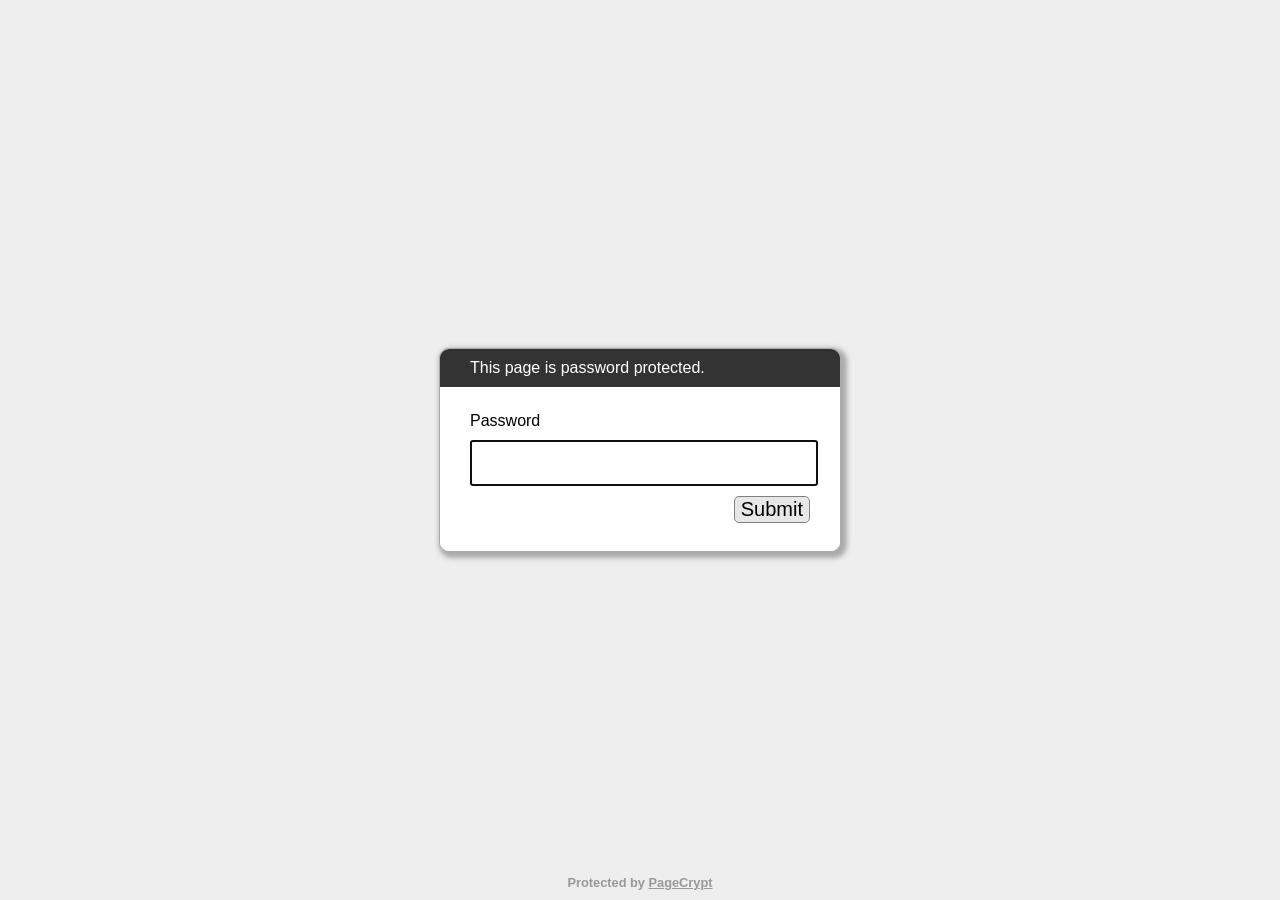
==== commit cdd85beb: "Add files via upload" ====
--- a/index.html
+++ b/index.html
@@ -1,1178 +1,299 @@
-<!DOCTYPE html>
-<html lang="de">
-<head>
-<meta charset="UTF-8">
-<meta name="viewport" content="width=device-width, initial-scale=1, viewport-fit=cover">
-<meta name="apple-mobile-web-app-capable" content="yes">
-<meta name="format-detection" content="telephone=no">
-<meta name="mobile-web-app-capable" content="yes">
-<meta name="apple-mobile-web-app-status-bar-style" content="black-translucent">
-<meta name="apple-mobile-web-app-title" content="Mindshift">
-<meta name="application-name" content="21 Tage Mindshift">
-<meta name="description" content="21 Tage Transformation: Tarot-Programm, Kartenlexikon, Legemethoden und Familienkreis.">
-<meta name="color-scheme" content="dark">
-<meta name="theme-color" content="#0e0817">
-<link rel="manifest" href="manifest.webmanifest">
-<link rel="icon" type="image/png" href="icons/icon-192.png">
-<link rel="apple-touch-icon" href="icons/apple-touch-icon.png">
-<title>21 Tage Transformation – Karten legen Mindshift</title>
-<style>
-:root{--bg:#0e0817;--card:#1a1127;--ink:#ece3f2;--mute:#a998b8;--g:#e8b45a;--ok:#7ee0b5;--bad:#ff7a8a;--line:#3a2b4d;--dk:#1a1024;
-padding-top:env(safe-area-inset-top,0px);padding-bottom:env(safe-area-inset-bottom,0px);box-sizing:border-box}
-:root[data-theme="light"]{--bg:#f4ecdf;--card:#fbf6ec;--ink:#251532;--mute:#66587a;--g:#94640f;--ok:#1d7a55;--bad:#b03047;--line:#d5c6ae;--dk:#fbf6ec}
-*{box-sizing:border-box;margin:0;padding:0;-webkit-tap-highlight-color:transparent}
-body{background:var(--bg);color:var(--ink);font:400 1rem/1.7 "Instrument Sans",system-ui,sans-serif;overflow-x:clip}
-:focus-visible{outline:2px solid var(--g);outline-offset:3px}
-.wrap{max-width:860px;margin:0 auto;padding:20px 16px 60px}
-h1,h2,h3,.serif{font-family:"Bodoni Moda",Georgia,serif;font-weight:500;line-height:1.15}
-.bar{display:flex;justify-content:space-between;flex-wrap:wrap;gap:8px;padding:12px 18px;border:1px solid var(--line);border-radius:12px;margin-bottom:28px;color:var(--mute);font-size:.9rem}
-.bar b{color:var(--g)}
-.hd{text-align:center;margin-bottom:34px}
-.hd h1{font-size:clamp(2rem,6vw,3.4rem);font-weight:700;margin-bottom:12px}.hd h1 span{color:var(--g)}
-.hd p{color:var(--mute);max-width:56ch;margin:0 auto}
-.card{position:relative;background:var(--card);border:1px solid var(--line);border-radius:14px;padding:24px 28px;margin-bottom:18px;overflow:hidden}
-.card::before{content:"";position:absolute;left:0;top:0;bottom:0;width:4px;background:var(--g)}
-.card.completed{border-color:color-mix(in srgb,var(--ok) 50%,transparent)}.card.completed::before{background:var(--ok)}
-.card.locked{opacity:.55}.card.locked::before{background:var(--mute)}
-.card h2,.card h3{font-size:1.5rem;margin-bottom:12px;color:var(--g)}
-.p{color:var(--mute);margin-bottom:14px}
-.hl,.ac,.nf,.bn{border-left:3px solid var(--g);padding:14px 18px;margin-top:14px;border-radius:0 8px 8px 0;background:color-mix(in srgb,var(--g) 8%,transparent)}
-.ac{border-color:var(--ok);background:color-mix(in srgb,var(--ok) 9%,transparent)}
-.nf{border-color:var(--line);background:color-mix(in srgb,var(--ink) 5%,transparent)}
-.bn{border-color:#b98ae0}
-.hl h5,.ac h5,.nf h5,.bn h5{font-family:"Bodoni Moda",serif;font-size:1.05rem;font-weight:500;margin-bottom:4px}
-.ac h5{color:var(--ok)}.hl h5{color:var(--g)}
-.quote{font:italic 500 1.15rem/1.5 "Bodoni Moda",serif;border-left:3px solid var(--g);padding:10px 18px;margin:18px 0}
-.quote small{display:block;font:600 .85rem "Instrument Sans";color:var(--g);margin-top:6px;font-style:normal}
-.grid{display:grid;grid-template-columns:1fr 1fr;gap:12px;margin:16px 0}
-.it{border:1px solid var(--line);border-radius:10px;padding:14px 16px;background:color-mix(in srgb,var(--ink) 4%,transparent)}
-.it b{display:block;color:var(--g);font-family:"Bodoni Moda",serif;font-weight:500;font-size:1.05rem;margin-bottom:3px}
-.steps{list-style:none;counter-reset:s}.steps li{counter-increment:s;position:relative;padding-left:44px;margin-bottom:16px}
-.steps li::before{content:counter(s);position:absolute;left:0;top:0;width:30px;height:30px;border:1px solid var(--g);color:var(--g);border-radius:50%;display:grid;place-items:center;font-weight:700}
-.steps h4{margin-bottom:2px}
-.inp{display:grid;grid-template-columns:1fr 1fr;gap:12px;margin-top:14px}
-.inp label{display:block;font-size:.85rem;color:var(--g);font-weight:600;margin-bottom:4px}
-.inp input{width:100%;background:transparent;border:1px solid var(--line);border-radius:8px;padding:11px 12px;color:var(--ink);font:inherit}
-.met{display:grid;grid-template-columns:repeat(3,1fr);gap:12px;margin-top:16px}
-.met div{border:1px solid var(--line);border-radius:10px;padding:12px;text-align:center}
-.met small{display:block;color:var(--mute);font-size:.8rem}.met b{font:700 1.5rem "Bodoni Moda",serif;color:var(--g)}
-.btn{display:inline-flex;align-items:center;justify-content:center;gap:8px;min-height:44px;border-radius:99px;border:1px solid var(--g);background:var(--g);color:var(--dk);font:700 1rem "Instrument Sans",sans-serif;padding:11px 26px;cursor:pointer;margin-top:16px}
-.btn.o{background:transparent;color:var(--g)}.btn.done{background:var(--ok);border-color:var(--ok);color:var(--dk)}
-.cta{text-align:center;padding:36px 24px}.cta .btn{font-size:1.1rem;padding:15px 34px}
-.msg{margin-top:12px;color:var(--g);font-weight:600;min-height:1.6em}
-.prog{position:sticky;top:env(safe-area-inset-top,0px);z-index:20;background:var(--bg);border:1px solid var(--g);border-radius:14px;padding:14px 20px;margin:26px 0}
-.prog div.r{display:flex;justify-content:space-between;font-weight:600;margin-bottom:8px;font-size:.95rem}
-.tr{height:10px;background:var(--line);border-radius:9px;overflow:hidden}.tr i{display:block;height:100%;width:0;background:linear-gradient(90deg,var(--g),var(--ok));transition:width .5s}
-.dh{display:flex;justify-content:space-between;align-items:center;gap:10px;cursor:pointer;min-height:44px;flex-wrap:wrap}
-.dh .l{display:flex;gap:14px;align-items:baseline}
-.dn{font:700 1.1rem "Bodoni Moda",serif;color:var(--g);white-space:nowrap}.dt{font-weight:600}
-.ph{color:var(--mute);font-size:.85rem}
-.dc{display:none;margin-top:16px;padding-top:6px;border-top:1px solid var(--line)}.card.open .dc{display:block}
-.qz{margin-top:16px;border:1px solid var(--line);border-radius:10px;padding:16px}
-.qz p{margin-bottom:10px}.qo{display:flex;flex-direction:column;gap:8px}
-.qb{background:transparent;color:var(--ink);border:1px solid var(--line);border-radius:8px;padding:11px 14px;min-height:44px;text-align:left;font:inherit;cursor:pointer}
-.qb:hover:not(:disabled){border-color:var(--g)}.qb.c{border-color:var(--ok);color:var(--ok)}.qb.w{border-color:var(--bad);color:var(--bad)}
-.qe{display:none;margin-top:10px;color:var(--mute)}.qe.show{display:block}
-.foot{content-visibility:auto;contain-intrinsic-size:auto 420px;margin-top:50px;padding-top:30px;border-top:1px solid var(--line);text-align:center;color:var(--mute);font-size:.88rem}
-.foot .q{font:italic 500 1.3rem "Bodoni Moda",serif;color:var(--g);margin-bottom:14px}
-.foot a{color:var(--g);text-decoration:none;font-weight:600;margin:0 8px}
-.foot a.yt{display:inline-flex;align-items:center;gap:8px;vertical-align:middle}.foot a.yt svg{display:block;flex:none}
-.fin{display:none;position:fixed;inset:0;z-index:99;background:rgba(10,5,16,.96);flex-direction:column;align-items:center;justify-content:center;text-align:center;padding:24px;overflow:auto;color:#ece3f2}
-.fin.show{display:flex}.fin canvas{position:absolute;inset:0;width:100%;height:100%;pointer-events:none}
-.fin .in{position:relative;max-width:720px}
-.fin h2{font-size:clamp(2.2rem,6vw,3.6rem);color:#e8b45a;margin-bottom:8px}
-.fin .met b{color:#7ee0b5}.fin .met div{border-color:#e8b45a}.fin .met small{color:#b9a8c8}
-@media (max-width:700px){.grid,.inp,.met{grid-template-columns:1fr}.card{padding:20px}}
-@media (prefers-reduced-motion:reduce){.tr i{transition:none}}
-
-.lnk{background:none;border:0;color:var(--g);font:600 .88rem "Instrument Sans",sans-serif;cursor:pointer;padding:6px 8px;text-decoration:underline;text-underline-offset:3px}
-.legal{margin:0 0 16px;display:flex;flex-wrap:wrap;justify-content:center;gap:2px 6px}
-mark.pl{background:color-mix(in srgb,var(--g) 25%,transparent);color:inherit;padding:0 3px;border-radius:3px}
-dialog.lg{background:var(--card);color:var(--ink);border:1px solid var(--g);border-radius:14px;padding:0;width:min(760px,94vw);max-height:88vh}
-dialog.lg::backdrop{background:rgba(10,5,16,.75)}
-.lgh{position:sticky;top:0;display:flex;justify-content:space-between;align-items:center;gap:12px;padding:16px 22px;background:var(--card);border-bottom:1px solid var(--line)}
-.lgh h2{font-size:1.4rem;color:var(--g)}
-.lgb{padding:8px 22px 26px;overflow:auto;max-height:calc(88vh - 70px);font-size:.95rem}
-.lgb h3{font-size:1.1rem;color:var(--ink);margin:20px 0 6px}
-.lgb a{color:var(--g);text-underline-offset:3px}
-.lgb p,.lgb li{color:var(--mute);margin-bottom:8px}.lgb ul,.lgb ol{padding-left:22px}
-.lgb .warn{border-left:3px solid var(--bad);padding:10px 14px;background:color-mix(in srgb,var(--bad) 8%,transparent);border-radius:0 8px 8px 0;margin:14px 0;color:var(--ink)}
-.lgb input,.lgb textarea{width:100%;background:transparent;border:1px solid var(--line);border-radius:8px;padding:10px;color:var(--ink);font:inherit;margin-bottom:10px}
-.lgb label{display:block;color:var(--g);font-weight:600;font-size:.85rem;margin-bottom:3px}
-.ck{position:fixed;left:0;right:0;bottom:0;z-index:150;background:var(--card);border-top:2px solid var(--g);padding:18px 16px calc(18px + env(safe-area-inset-bottom,0px));box-shadow:0 -10px 40px rgba(0,0,0,.4)}
-.ck[hidden]{display:none}
-.cki{max-width:860px;margin:0 auto}
-.ck h2{font-size:1.3rem;margin-bottom:6px;color:var(--g)}
-.ck p{color:var(--mute);font-size:.92rem;margin-bottom:12px}
-.ck .row{display:flex;flex-wrap:wrap;gap:10px}
-.ck .btn{margin:0;flex:1;min-width:150px;padding:10px 18px;font-size:.95rem}
-.ckc{border:1px solid var(--line);border-radius:10px;padding:12px 14px;margin-bottom:10px}
-.ckc label{display:flex;gap:10px;align-items:flex-start;font-weight:600;color:var(--ink);cursor:pointer}
-.ckc input{width:20px;height:20px;accent-color:var(--g);margin-top:3px;flex-shrink:0}
-.ckc small{display:block;color:var(--mute);font-weight:400;margin:4px 0 0 30px}
-
-.tabs{display:flex;gap:8px;margin:-8px 0 26px;border-bottom:1px solid var(--line)}
-.tabs button{background:none;border:0;border-bottom:3px solid transparent;color:var(--mute);font:600 1rem "Instrument Sans",sans-serif;padding:12px 18px;min-height:44px;cursor:pointer}
-.tabs button[aria-selected="true"]{color:var(--g);border-color:var(--g)}
-#lex h2{font-size:clamp(1.8rem,5vw,2.6rem);margin-bottom:8px}
-.chips{display:flex;flex-wrap:wrap;gap:8px;margin:14px 0 20px}
-.chips button{background:none;color:var(--mute);border:1px solid var(--line);border-radius:99px;padding:8px 16px;min-height:40px;font:inherit;cursor:pointer}
-.chips button[aria-pressed="true"]{background:var(--ink);color:var(--bg);border-color:var(--ink)}
-.trk{display:flex;overflow-x:auto;scroll-snap-type:x mandatory;scrollbar-width:none;border-radius:14px}
-.trk::-webkit-scrollbar{display:none}
-.sl{flex:0 0 100%;scroll-snap-align:center;display:grid;grid-template-columns:210px 1fr;gap:28px;padding:26px;background:var(--card);border:1px solid var(--line);border-radius:14px}
-.cf{aspect-ratio:2/3;border-radius:10px;border:1px solid var(--sc);background:var(--bg);display:flex;flex-direction:column;align-items:center;justify-content:space-between;padding:18px 10px;text-align:center;box-shadow:inset 0 0 0 6px var(--bg),inset 0 0 0 7px var(--sc);align-self:start}
-.cf small{font:500 .9rem "Bodoni Moda",serif;letter-spacing:.2em;color:var(--sc)}
-.cf svg{width:56%;color:var(--sc)}
-.cf b{font:700 1.05rem/1.2 "Bodoni Moda",serif}
-.ct h3{font-size:1.9rem;margin-bottom:4px;color:var(--ink)}
-.ct .kw{color:var(--sc);font-weight:600;margin-bottom:14px}
-.ct h4{font:500 1.05rem "Bodoni Moda",serif;color:var(--g);margin:14px 0 2px}
-.ct p{color:var(--ink);max-width:60ch}
-.cn{display:flex;justify-content:center;align-items:center;gap:12px;margin:16px 0;flex-wrap:wrap}
-.cn button.nv{width:48px;height:48px;border-radius:50%;border:1px solid var(--g);background:none;color:var(--g);font-size:1.5rem;cursor:pointer}
-.cn button.nv:hover{background:var(--g);color:var(--dk)}
-.cn select{background:var(--card);color:var(--ink);border:1px solid var(--line);border-radius:8px;padding:10px;font:inherit;max-width:220px}
-#ci{font-weight:600;min-width:70px;text-align:center}
-.nts{border:1px solid var(--line);border-radius:14px;padding:20px;background:var(--card)}
-.nts label{display:block;font:500 1.15rem "Bodoni Moda",serif;color:var(--g);margin-bottom:8px}
-.nts textarea{width:100%;min-height:150px;background:transparent;border:1px solid var(--line);border-radius:8px;padding:12px;color:var(--ink);font:inherit;resize:vertical}
-.nts div{color:var(--mute);font-size:.85rem;margin-top:6px}
-@media (max-width:700px){.sl{grid-template-columns:1fr;padding:18px}.cf{max-width:180px;margin:0 auto;width:100%}}
-
-
-.trk{gap:0;border-radius:20px}
-.sl{position:relative;overflow:hidden;grid-template-columns:230px 1fr;gap:34px;padding:34px 30px;border-color:color-mix(in srgb,var(--sc) 45%,var(--line));background:radial-gradient(ellipse at 18% 25%,color-mix(in srgb,var(--sc) 22%,transparent),transparent 55%),radial-gradient(ellipse at 90% 90%,color-mix(in srgb,#b98ae0 14%,transparent),transparent 50%),var(--card)}
-.sl::before{content:"";position:absolute;inset:0;pointer-events:none;opacity:.55;background-image:radial-gradient(1px 1px at 12% 20%,var(--ink),transparent),radial-gradient(1px 1px at 68% 12%,var(--ink),transparent),radial-gradient(1.5px 1.5px at 85% 40%,var(--g),transparent),radial-gradient(1px 1px at 40% 88%,var(--ink),transparent),radial-gradient(1.5px 1.5px at 92% 82%,var(--ink),transparent),radial-gradient(1px 1px at 55% 60%,var(--g),transparent)}
-.sl>*{position:relative}
-.cf{position:relative;aspect-ratio:2/3;border:0;border-radius:14px;padding:16px 12px 14px;justify-content:space-between;color:var(--sc);animation:fl 6s ease-in-out infinite;
-background:radial-gradient(ellipse at 50% 42%,color-mix(in srgb,var(--sc) 28%,transparent),transparent 62%),linear-gradient(165deg,#241338,#0e0817 70%);
-box-shadow:0 0 0 1px var(--sc),0 0 38px color-mix(in srgb,var(--sc) 38%,transparent),0 18px 40px rgba(0,0,0,.45)}
-.cf::before{content:"";position:absolute;inset:7px;border:1px solid color-mix(in srgb,var(--sc) 75%,transparent);border-radius:9px;pointer-events:none}
-.cf::after{content:"✦ ✦";position:absolute;left:0;right:0;top:11px;text-align:center;font-size:.55rem;letter-spacing:.9em;color:var(--sc);opacity:.8;text-indent:.9em}
-.cf small{margin-top:14px;font:500 .95rem "Bodoni Moda",serif;letter-spacing:.3em;text-indent:.3em;color:var(--sc)}
-.cf .ar{width:88%;filter:drop-shadow(0 0 7px var(--sc))}.cf .ar svg{width:100%;display:block;color:var(--sc)}
-.cf .ar g.spin{transform-origin:0 0;animation:sp 60s linear infinite}
-.cf b{font:700 1.02rem/1.2 "Bodoni Moda",serif;color:#f3e6c8;letter-spacing:.04em}
-.cf em{display:block;font:italic 400 .72rem/1.3 "Bodoni Moda",serif;color:var(--sc);margin-top:3px;opacity:.9}
-@keyframes fl{50%{transform:translateY(-7px)}}@keyframes sp{to{transform:rotate(360deg)}}
-.ct h3{font-size:2.1rem;letter-spacing:.01em;background:linear-gradient(90deg,var(--ink),var(--sc));-webkit-background-clip:text;background-clip:text;color:transparent}
-.ct .kw{font:italic 500 1.1rem "Bodoni Moda",serif;padding-bottom:12px;margin-bottom:6px;position:relative}
-.ct .kw::after{content:"✦ ─────── ✦";position:absolute;left:0;bottom:-6px;font-size:.7rem;letter-spacing:.2em;color:var(--sc);opacity:.7;font-style:normal}
-.ct h4{display:flex;align-items:center;gap:8px;margin:20px 0 4px;font-size:1.08rem}
-.ct h4::before{content:"✦";font-size:.7rem;color:var(--sc)}
-.ct p{line-height:1.75}
-.ct .qs{margin-top:18px;padding:14px 18px;border-radius:12px;border:1px solid color-mix(in srgb,var(--sc) 50%,transparent);background:color-mix(in srgb,var(--sc) 10%,transparent);font-style:italic}
-.chips button[aria-pressed="true"]{background:linear-gradient(135deg,var(--g),#b98ae0);color:#1a1024;border-color:transparent}
-@media (max-width:700px){.sl{grid-template-columns:1fr;gap:22px;padding:24px 18px}.cf{max-width:210px}}
-@media (prefers-reduced-motion:reduce){.cf,.cf .ar g.spin{animation:none}}
-
-
-#fam h2{font-size:clamp(1.8rem,5vw,2.6rem);margin-bottom:8px}
-.frm{display:grid;grid-template-columns:1.2fr 1fr 1fr;gap:12px;margin:18px 0 6px;padding:20px;border:1px solid var(--g);border-radius:16px;background:radial-gradient(ellipse at 0 0,color-mix(in srgb,var(--g) 14%,transparent),transparent 60%),var(--card)}
-.frm label{display:block;font-size:.85rem;color:var(--g);font-weight:600;margin-bottom:4px}
-.frm input,.frm select{width:100%;background:var(--bg);border:1px solid var(--line);border-radius:8px;padding:11px 12px;color:var(--ink);font:inherit}
-.frm .btn{grid-column:1/-1;margin-top:4px}
-.fh{margin:22px 0;padding:22px;border-radius:16px;text-align:center;border:1px solid var(--line);background:color-mix(in srgb,#b98ae0 10%,var(--card))}
-.fh h3{color:var(--g);font-size:1.5rem;margin-bottom:8px}
-.pf{position:relative;border:1px solid color-mix(in srgb,var(--zc) 50%,var(--line));border-radius:18px;padding:24px;margin-bottom:22px;overflow:hidden;background:radial-gradient(ellipse at 12% 0,color-mix(in srgb,var(--zc) 22%,transparent),transparent 60%),var(--card)}
-.pf h3{font-size:1.7rem;color:var(--g)}.pf .meta{color:var(--mute);font-size:.9rem}
-.pf .row{display:flex;gap:20px;flex-wrap:wrap;margin:18px 0 8px;align-items:flex-start}
-.zb{width:120px;text-align:center;font:500 1rem "Bodoni Moda",serif}
-.zb i{display:grid;place-items:center;width:104px;height:104px;margin:0 auto 8px;border-radius:50%;font-style:normal;font-size:3.2rem;color:var(--zc);border:1px solid var(--zc);background:radial-gradient(circle,color-mix(in srgb,var(--zc) 18%,transparent),transparent 70%);box-shadow:0 0 28px color-mix(in srgb,var(--zc) 45%,transparent)}
-.zb small{display:block;color:var(--mute);font:400 .8rem "Instrument Sans",sans-serif}
-.mc{width:132px;text-align:center}.mc .cf{width:100%}.mc span{display:block;margin-top:10px;font:500 .9rem "Bodoni Moda",serif;color:var(--g)}
-.pf .tx{flex:1;min-width:230px}.pf .tx p{margin-bottom:10px}.pf .tx b{color:var(--g);font-family:"Bodoni Moda",serif;font-weight:500}
-.cd{display:inline-block;padding:4px 14px;border-radius:99px;border:1px solid var(--g);color:var(--g);font-size:.85rem;font-weight:600;margin-top:6px}
-.pf .acts{display:flex;gap:8px;flex-wrap:wrap}.pf .btn{margin-top:6px;min-height:40px;padding:8px 18px;font-size:.9rem}
-.rec{margin:18px 0 6px}.rec h3{color:var(--g);font-size:1.3rem;margin-bottom:8px}.rec p{margin-bottom:6px}.rec small{display:block;color:var(--mute);font-size:.8rem;margin-top:10px}.fhint{font-size:.8rem;margin:0;align-self:end}.fx{grid-column:1/-1;display:grid;grid-template-columns:repeat(3,1fr);gap:12px}.fx[hidden]{display:none}
-@media (max-width:700px){.frm{grid-template-columns:1fr}.fx{grid-template-columns:1fr}}
-
-
-#lgm h2{font-size:clamp(1.8rem,5vw,2.6rem);margin-bottom:8px}
-#lci{font-weight:600;min-width:70px;text-align:center}
-.ls{flex:0 0 100%;scroll-snap-align:center;position:relative;overflow:hidden;display:grid;grid-template-columns:minmax(0,1.05fr) minmax(0,1fr);gap:30px;padding:30px;border:1px solid color-mix(in srgb,var(--sc) 45%,var(--line));border-radius:20px;background:radial-gradient(ellipse at 15% 15%,color-mix(in srgb,var(--sc) 20%,transparent),transparent 55%),var(--card)}
-.lay{position:relative;aspect-ratio:3/2;border-radius:16px;border:1px solid color-mix(in srgb,var(--sc) 55%,transparent);background:radial-gradient(ellipse at center,color-mix(in srgb,var(--sc) 26%,#150c22),#0e0817 78%);box-shadow:inset 0 0 40px rgba(0,0,0,.5),0 0 34px color-mix(in srgb,var(--sc) 28%,transparent)}
-.pc{position:absolute;width:var(--cw,11%);aspect-ratio:2/3;transform:translate(-50%,-50%) rotate(var(--r,0deg));display:grid;place-items:center;border:1px solid var(--sc);border-radius:5px;background:linear-gradient(160deg,#2f1a4d,#120a1e);color:#f3e6c8;font:700 clamp(.7rem,2.2vw,1.05rem) "Bodoni Moda",serif;box-shadow:0 0 12px color-mix(in srgb,var(--sc) 45%,transparent);cursor:pointer;transition:.25s}
-.pc::before{content:"";position:absolute;inset:3px;border:1px solid color-mix(in srgb,var(--sc) 55%,transparent);border-radius:3px}
-.pc b{position:relative;transform:translateY(var(--o,0)) rotate(calc(var(--r,0deg)*-1))}
-.pc.on{background:var(--sc);color:#1a1024;box-shadow:0 0 24px var(--sc);z-index:5}
-.lm{display:flex;gap:10px;flex-wrap:wrap;margin:14px 0 0}.lm span{padding:4px 14px;border:1px solid var(--sc);border-radius:99px;color:var(--sc);font-size:.85rem;font-weight:600}
-.ls .qs{margin-top:16px;padding:14px 18px;border-radius:12px;border:1px solid color-mix(in srgb,var(--sc) 50%,transparent);background:color-mix(in srgb,var(--sc) 10%,transparent);font-style:italic}
-.stp{list-style:none;counter-reset:q;margin-top:6px}.stp li{counter-increment:q;position:relative;padding-left:38px;margin-bottom:10px}
-.stp li::before{content:counter(q);position:absolute;left:0;top:0;width:26px;height:26px;border:1px solid var(--sc);color:var(--sc);border-radius:50%;display:grid;place-items:center;font-weight:700;font-size:.85rem}
-.pi{display:flex;gap:12px;padding:9px 12px;margin:0 -12px 2px;border-radius:10px;border:1px solid transparent;cursor:pointer}
-.pi i{flex:0 0 28px;height:28px;border:1px solid var(--sc);border-radius:50%;display:grid;place-items:center;font-style:normal;font-weight:700;font-size:.85rem;color:var(--sc)}
-.pi b{color:var(--g);font:500 1rem "Bodoni Moda",serif}.pi.on{border-color:var(--sc);background:color-mix(in srgb,var(--sc) 12%,transparent)}
-@media (max-width:760px){.ls{grid-template-columns:1fr;padding:20px 16px;gap:22px}}
-
-
-.snd{position:fixed;right:16px;bottom:calc(16px + env(safe-area-inset-bottom,0px));z-index:120;display:flex;flex-direction:column;align-items:flex-end;gap:10px}
-.sb{width:54px;height:54px;border-radius:50%;border:1px solid var(--g);background:radial-gradient(circle,color-mix(in srgb,var(--g) 30%,#241338),#160d24);color:var(--g);font-size:1.5rem;cursor:pointer;box-shadow:0 0 22px color-mix(in srgb,var(--g) 40%,transparent)}
-.sb.on{animation:pu 3.2s ease-in-out infinite}@keyframes pu{50%{box-shadow:0 0 0 10px color-mix(in srgb,var(--g) 12%,transparent),0 0 34px color-mix(in srgb,var(--g) 55%,transparent)}}
-.sndp{width:min(310px,calc(100vw - 32px));padding:18px;border:1px solid var(--g);border-radius:16px;background:var(--card);box-shadow:0 12px 40px rgba(0,0,0,.45)}
-.sndp[hidden]{display:none}
-.sndp h4{font:500 1.25rem "Bodoni Moda",serif;color:var(--g)}.sndp p{font-size:.85rem;color:var(--mute);margin:4px 0 12px}
-.mo{display:flex;flex-direction:column;gap:6px;margin-bottom:12px}
-.mo button{text-align:left;background:none;border:1px solid var(--line);border-radius:10px;padding:8px 12px;color:var(--ink);font:inherit;font-size:.92rem;cursor:pointer;min-height:44px}
-.mo button[aria-pressed="true"]{border-color:var(--g);background:color-mix(in srgb,var(--g) 14%,transparent)}
-.mo small{display:block;color:var(--mute);font-size:.76rem}
-.sndp label{display:block;font-size:.85rem;color:var(--g);font-weight:600}.sndp input[type=range]{width:100%;accent-color:var(--g)}
-.sndp .btn{width:100%;margin-top:10px}
-@media (prefers-reduced-motion:reduce){.sb.on{animation:none}}
-
-
-#sky{position:fixed;inset:0;width:100%;height:100%;z-index:0;pointer-events:none}
-.wrap{position:relative;z-index:1}
-.tabs{position:sticky;top:0;z-index:30;margin:-8px -16px 30px;padding:env(safe-area-inset-top,0px) 16px 0;overflow-x:auto;white-space:nowrap;scrollbar-width:none;background:color-mix(in srgb,var(--bg) 82%,transparent);backdrop-filter:blur(12px);-webkit-backdrop-filter:blur(12px)}
-.tabs::-webkit-scrollbar{display:none}.tabs .gd{margin-left:auto;color:var(--g);border-bottom-color:transparent}
-.prog{top:calc(52px + env(safe-area-inset-top,0px))}
-.chap{margin-top:90px;scroll-margin-top:64px}
-.chap>h2{text-align:center}.chap>h2::after{content:"✦ ────── ✦";display:block;margin-top:8px;font:.75rem/1 sans-serif;letter-spacing:.3em;color:var(--g);opacity:.8}
-.chap>.p{text-align:center;max-width:62ch;margin:0 auto 18px}
-.hd{scroll-margin-top:64px;padding-top:10px}
-.hd .ey{font:italic 500 1.05rem "Bodoni Moda",serif;color:var(--g);letter-spacing:.12em;margin-bottom:10px}
-.hd h1 span{background:linear-gradient(90deg,var(--g),#e6b6ff,var(--g));background-size:220% 100%;-webkit-background-clip:text;background-clip:text;color:transparent}
-@keyframes shn{to{background-position:220% 0}}
-.cta2{display:flex;gap:12px;justify-content:center;flex-wrap:wrap;margin-top:6px}
-.tg{display:flex;gap:26px;align-items:flex-start;text-align:left;flex-wrap:wrap;margin:28px auto 0;max-width:680px;padding:24px;border:1px solid var(--g);border-radius:20px;background:radial-gradient(ellipse at 10% 0,color-mix(in srgb,var(--sc) 22%,transparent),transparent 60%),var(--card);box-shadow:0 0 40px color-mix(in srgb,var(--sc) 22%,transparent)}
-.tg .ct{flex:1;min-width:220px}.tg .ct h3{font-size:1.7rem}
-.gate{--g:#e8b45a;--ink:#ece3f2;--mute:#b9a8c8;--line:#3a2b4d;--dk:#1a1024;--card:#140b21;display:none;position:fixed;inset:0;z-index:300;overflow:auto;padding:24px 14px;color:var(--ink);background:radial-gradient(ellipse at 18% 8%,#3d1f5f,transparent 55%),radial-gradient(ellipse at 88% 92%,#1c3a5e,transparent 55%),#0a0511}
-.gate.show{display:grid;place-items:center}
-.gb{position:relative;width:min(700px,100%);padding:36px 32px;border:1px solid var(--g);border-radius:24px;background:rgba(20,11,33,.85);box-shadow:0 0 70px rgba(232,180,90,.18)}
-.gb .ey{text-align:center;font:italic 500 1rem "Bodoni Moda",serif;color:var(--g);letter-spacing:.14em}
-.gb h2{text-align:center;font-size:clamp(1.8rem,5vw,2.5rem);color:var(--g);margin:6px 0 14px}
-.gb p{color:#d8cbe6;margin-bottom:12px}.gb .ctr{text-align:center}
-.rl{list-style:none;margin:14px 0}.rl li{padding:11px 14px;margin-bottom:8px;border-left:3px solid var(--g);border-radius:0 10px 10px 0;background:rgba(232,180,90,.07);color:#d8cbe6;font-size:.95rem}.rl b{color:var(--g);font-family:"Bodoni Moda",serif;font-weight:500}
-.chk{display:flex;gap:10px;align-items:flex-start;margin:16px 0 4px;cursor:pointer;font-weight:600}.chk input{width:22px;height:22px;accent-color:var(--g);flex-shrink:0}
-.gb .row{display:flex;gap:10px;flex-wrap:wrap;justify-content:center;margin-top:8px}.gb .btn:disabled{opacity:.4;cursor:not-allowed}
-.gb .lk{text-align:center}.gdots{display:flex;justify-content:center;gap:8px;margin:0 0 18px}.gdots i{width:9px;height:9px;border-radius:50%;background:var(--line)}.gdots i.on{background:var(--g);box-shadow:0 0 10px var(--g)}
-.gx{position:absolute;top:12px;right:14px;background:none;border:1px solid var(--line);color:var(--ink);width:38px;height:38px;border-radius:50%;cursor:pointer;font-size:1.1rem}
-@media (max-width:700px){.gb{padding:28px 18px}}
-@media (prefers-reduced-motion:reduce){.hd h1 span{animation:none}}
-
-
-.shr{display:flex;flex-wrap:wrap;gap:10px;justify-content:center;align-items:center;margin:20px 0 6px}
-.shr .btn,.pf .acts .btn{margin-top:0}.shr .btn{min-height:44px;padding:9px 20px;font-size:.95rem}
-.btn.wa{background:#25d366;border-color:#25d366;color:#06301a}.btn.tgm{background:#2aabee;border-color:#2aabee;color:#06263a}
-#orc .tg{margin-top:20px}#orc .ol{text-align:center;color:var(--g);font:italic 500 1.15rem "Bodoni Moda",serif;margin-top:18px}
-.bn{border-color:#c9a0f0;background:linear-gradient(135deg,color-mix(in srgb,#b98ae0 14%,transparent),color-mix(in srgb,var(--g) 8%,transparent));padding:18px 20px}
-.bn h5{color:#c9a0f0;font-size:1.1rem;margin-bottom:6px}.bn .wq{font:italic 500 1.2rem/1.5 "Bodoni Moda",serif;color:var(--g);margin:6px 0 10px}.bn p:last-child{margin-bottom:0;line-height:1.8}
-
-
-html{-webkit-text-size-adjust:100%;text-size-adjust:100%}
-body{-webkit-font-smoothing:antialiased;-moz-osx-font-smoothing:grayscale;overscroll-behavior-y:none}
-a,button,select,input,label,[role=button]{touch-action:manipulation}
-.trk,.gate,.lgb,.tabs{-webkit-overflow-scrolling:touch}.trk{overscroll-behavior-x:contain}
-.sl:not(.vis) .cf,.sl:not(.vis) .ar g.spin{animation-play-state:paused}
-@media (display-mode:standalone){html,body{-webkit-touch-callout:none}}
-
-:root{padding-left:env(safe-area-inset-left,0px);padding-right:env(safe-area-inset-right,0px)}
-html{max-width:100%;overflow-x:clip}body{max-width:100vw;overflow-x:clip}
-#sky{height:100vh;height:100lvh;background:radial-gradient(ellipse at 15% 0%,rgba(232,180,90,.10),transparent 50%),radial-gradient(ellipse at 90% 100%,rgba(185,138,224,.10),transparent 55%)}
-.wrap{padding-bottom:calc(96px + env(safe-area-inset-bottom,0px))}
-.wrap>*{min-width:0;max-width:100%}
-.grid>*,.inp>*,.met>*,.frm>*{min-width:0}
-.inp input,.frm input,.frm select{min-width:0;max-width:100%;-webkit-appearance:none;appearance:none}
-input[type=date]{min-height:46px}
-.card,.bar,.hl,.ac,.nf,.bn,.qs,.quote{overflow-wrap:break-word}
-.gate.show{display:flex}.gb{margin:auto;max-width:100%}
-.snd{right:max(12px,env(safe-area-inset-right,0px));bottom:calc(12px + env(safe-area-inset-bottom,0px))}
-.sndp{max-height:calc(100vh - 110px);max-height:calc(100dvh - 110px);overflow:auto;-webkit-overflow-scrolling:touch}
-.shr .btn,.pf .acts .btn{min-height:34px;padding:5px 14px;font-size:.8rem;gap:6px;margin-top:0}
-.shr{gap:8px;margin:14px 0 4px}.pf .acts{gap:6px}
-@media (max-width:700px){
-.grid,.inp{grid-template-columns:minmax(0,1fr)}
-.met{grid-template-columns:repeat(3,minmax(0,1fr));gap:8px}.met div{padding:10px 6px}.met b{font-size:1.3rem}
-.sb{width:42px;height:42px;font-size:1.2rem}
-}
-@media (max-width:480px){
-.wrap{padding-left:14px;padding-right:14px}.tabs{margin-left:-14px;margin-right:-14px;padding-left:14px;padding-right:14px}
-.card{padding:18px 16px}.bar{padding:10px 14px;font-size:.82rem}.cta{padding:28px 16px}
-.hd h1{font-size:clamp(1.75rem,8.2vw,2.2rem)}.gb{padding:26px 16px}}
-@media (max-height:480px){.sb{width:38px;height:38px}.sndp{max-height:calc(100dvh - 70px);bottom:calc(58px + env(safe-area-inset-bottom,0px))}}
-@supports not (color:color-mix(in srgb,red,blue)){
-.sl,.ls,.tg,.pf,.fh,.frm{background:radial-gradient(ellipse at 15% 15%,rgba(232,180,90,.14),transparent 55%),var(--card)}
-.cf{background:radial-gradient(ellipse at 50% 42%,rgba(232,180,90,.22),transparent 62%),linear-gradient(165deg,#241338,#0e0817 70%);box-shadow:0 0 0 1px var(--sc,#e8b45a),0 18px 40px rgba(0,0,0,.45)}
-.cf::before{border-color:rgba(232,180,90,.6)}.lay{background:radial-gradient(ellipse at center,#2b1745,#0e0817 78%)}
-.hl,.ac,.nf,.bn,.pi.on,.ls .qs,.ct .qs{background:rgba(232,180,90,.09)}.it{background:rgba(255,255,255,.04)}
-.tabs{background:var(--bg)}.sb{background:radial-gradient(circle,#4a2c6e,#160d24)}}
-
-#ltrk{align-items:flex-start;overflow-y:hidden;transition:height .35s ease}
-.ls{padding:22px;gap:14px 26px}
-.ls .ct h3{font-size:1.75rem}.ls .ct .kw{font-size:1rem;padding-bottom:10px}
-.ls .ct h4{margin:12px 0 3px;font-size:1rem}.ls .ct p{line-height:1.6;font-size:.94rem;margin-bottom:6px}
-.stp li{margin-bottom:6px;padding-left:34px;font-size:.92rem;line-height:1.55}.stp li::before{width:23px;height:23px;font-size:.78rem}
-.ls .qs{margin-top:12px;padding:10px 14px;font-size:.92rem}.lm{margin-top:10px}
-.ls .pl{grid-column:1/-1;border-top:1px solid var(--line);padding-top:4px}
-.pg{display:grid;grid-template-columns:repeat(2,minmax(0,1fr));gap:0 22px}
-.pi{padding:6px 8px;margin:0;gap:10px;font-size:.88rem;line-height:1.45}.pi i{flex:0 0 24px;height:24px;font-size:.78rem}.pi b{font-size:.95rem}
-@media (max-width:760px){.pg{grid-template-columns:minmax(0,1fr)}.ls{padding:16px 14px}}
-@media (prefers-reduced-motion:reduce){#ltrk{transition:none}}
-.sndp{width:min(250px,calc(100vw - 24px));padding:12px 14px;border-radius:14px}
-.sndp h4{font-size:1.05rem}.sndp p{font-size:.78rem;margin:2px 0 8px;line-height:1.4}
-.mo{flex-direction:row;flex-wrap:wrap;gap:6px;margin-bottom:8px}
-.mo button{flex:1 1 auto;min-height:34px;padding:5px 10px;font-size:.8rem;text-align:center;border-radius:99px}.mo small{display:none}
-.sndp label{font-size:.75rem}.sndp .btn{min-height:36px;padding:6px 14px;font-size:.85rem;margin-top:8px}
-.sb{width:40px;height:40px;font-size:1.1rem}
-#mwc{position:fixed;top:0;left:0;width:100%;height:100vh;height:100lvh;z-index:0;pointer-events:none}
-.ib{display:flex;align-items:center;justify-content:center;flex-wrap:wrap;gap:6px 12px;padding:8px 14px;margin-bottom:12px;border:1px solid var(--g);border-radius:12px;font-size:.85rem;background:rgba(232,180,90,.09)}
-.ib .btn{margin:0;min-height:30px;padding:3px 14px;font-size:.8rem}
-.exp .wrap,.exp .snd,.exp #gate,.exp .ck,.exp .fin,.exp #im{display:none!important}
-:root{color-scheme:dark;background:var(--bg)}
-.tabs{backdrop-filter:blur(8px);-webkit-backdrop-filter:blur(8px)}
-.card,.ls,.sl,.pf{contain:layout style}
-#lex{min-height:680px}#lgm{min-height:700px}
-
-/* Prager Orloj */
-.orl{margin:4px auto 46px;text-align:center}
-.orl .ey{font:italic 500 1.05rem "Bodoni Moda",Georgia,serif;color:var(--g);letter-spacing:.12em;margin-bottom:6px}
-.orl h2{font-size:clamp(1.7rem,5vw,2.6rem);color:var(--g);margin-bottom:8px}
-.orl .sub{color:var(--mute);max-width:52ch;margin:0 auto 18px}
-.orl svg{display:block;width:min(420px,88%);height:auto;margin:0 auto;}
-.orl .sh{transition:transform .8s ease;transform-box:fill-box;transform-origin:50% 50%}
-.orl .sh.op{transform:scaleX(0)}
-@media (prefers-reduced-motion:reduce){.orl .sh{transition:none}}
-.tabs{backdrop-filter:none;-webkit-backdrop-filter:none;background:var(--bg)}
-.orl .lg{display:flex;flex-wrap:wrap;gap:8px;justify-content:center;margin:18px 0 2px}
-.orl .lg span{border:1px solid var(--line);border-radius:99px;padding:5px 14px;font-size:.85rem;color:var(--mute);background:rgba(232,180,90,.07)}
-.orl .lg b{color:var(--g);font-weight:600}
-
-/* ===== DREI-KARTEN-LEGUNG ===== */
-.dkp{display:flex;justify-content:center;gap:14px;margin:20px 0 4px}.dkp .dkb{width:84px;height:126px}.dkp .dkb:nth-child(1){transform:rotate(-8deg)}.dkp .dkb:nth-child(2){transform:translateY(-8px)}.dkp .dkb:nth-child(3){transform:rotate(8deg)}
-.dkd{border:1px solid var(--g);border-radius:18px;background:var(--bg);color:var(--ink);width:min(1040px,96vw);max-height:94vh;padding:0;overflow:auto;margin:auto}
-.dkd::backdrop{background:rgba(6,3,12,.88);backdrop-filter:blur(4px)}
-html:has(dialog.dkd[open]){overflow:hidden}
-.dkw{padding:18px 20px 28px}.dkh{display:flex;justify-content:space-between;align-items:center;gap:10px}.dkh h3{color:var(--g);font-size:1.6rem}.dkh .btn{margin:0;min-height:40px;padding:6px 16px}
-.dkm{text-align:center;color:var(--g);font-weight:600;min-height:1.7em;margin:10px 0}
-.dkl{display:flex;flex-wrap:wrap;gap:12px;justify-content:center;align-items:center;color:var(--mute);font-size:.9rem}.dkl .btn{margin:0;min-height:38px;padding:6px 18px;font-size:.9rem}
-.dkslots{display:grid;grid-template-columns:repeat(3,minmax(0,1fr));gap:14px;max-width:540px;margin:16px auto 6px;text-align:center}
-.dks b{display:block;color:var(--g);font:500 1.05rem "Bodoni Moda",serif;margin-top:8px}.dks small{display:block;color:var(--mute);font-size:.78rem;line-height:1.3}
-.dkc{position:relative;aspect-ratio:2/3;perspective:900px}
-.dke{position:absolute;inset:0;border:1px dashed var(--g);border-radius:10px;display:grid;place-items:center;color:var(--g);font:700 1.6rem "Bodoni Moda",serif;opacity:.6}.dkc.on .dke{display:none}
-.dki{position:absolute;inset:0;transform-style:preserve-3d;transition:transform .8s cubic-bezier(.3,.7,.2,1)}.dki.fl{transform:rotateY(180deg)}
-.dkbk,.dkfc{position:absolute;inset:0;backface-visibility:hidden;-webkit-backface-visibility:hidden}.dkfc{transform:rotateY(180deg)}
-.dkfc .cf{height:100%;width:100%;animation:none;padding:8% 6%}
-.dkb{display:block;border-radius:8px;border:1px solid #e8b45a;background:radial-gradient(circle,rgba(232,180,90,.55) 0 7%,transparent 8%),repeating-linear-gradient(45deg,rgba(232,180,90,.16) 0 3px,transparent 3px 7px),linear-gradient(165deg,#2e1748,#0e0817);box-shadow:inset 0 0 0 3px #0e0817,inset 0 0 0 4px rgba(232,180,90,.6)}
-.dkfan{position:relative;margin:14px auto 0;max-width:900px}
-.dkk{position:absolute;top:28px;left:50%;width:var(--cw);height:var(--ch);padding:0;border:0;background:none;cursor:pointer;transform:translateX(-50%) rotate(var(--a));transition:transform .18s;animation:dkin .5s both}
-.dkk .dkb{width:100%;height:100%}
-.dkk:hover,.dkk:focus-visible{transform:translateX(-50%) rotate(var(--a)) translateY(-26px);z-index:300;outline:none}.dkk:hover .dkb,.dkk:focus-visible .dkb{box-shadow:0 0 18px #e8b45a,inset 0 0 0 3px #0e0817,inset 0 0 0 4px #e8b45a}
-.dkk.gone{visibility:hidden}@keyframes dkin{from{opacity:0}}
-.dkx{border-left:3px solid var(--sc,var(--g));padding:12px 16px;margin:12px 0;background:color-mix(in srgb,var(--ink) 4%,transparent);border-radius:0 10px 10px 0;animation:dkin .6s both}.dkx h4{color:var(--g);font:500 1.15rem "Bodoni Moda",serif}.dkx .kw{color:var(--mute);font-size:.88rem;margin-bottom:4px}.dkx .tip{color:var(--g);margin-top:6px}
-@media (prefers-reduced-motion:reduce){.dki{transition:none}.dkk,.dkx{animation:none;transition:none}}
-
-/* ===== REITER-LEISTE ===== */
-nav.tabs{gap:2px;justify-content:center;scroll-snap-type:x proximity;scroll-padding:0 24px}
-nav.tabs button{font-size:.95rem;padding:12px 12px;flex:0 0 auto;scroll-snap-align:center;transition:color .2s,border-color .2s,background .2s}
-nav.tabs button:hover{color:var(--ink);background:color-mix(in srgb,var(--g) 8%,transparent)}
-nav.tabs button[aria-selected="true"]{color:var(--g);border-bottom-color:var(--g)}
-nav.tabs .gd{margin-left:8px;border:1px solid color-mix(in srgb,var(--g) 55%,transparent);border-radius:99px;min-height:34px;align-self:center;padding:5px 14px;font-size:.88rem}
-nav.tabs .gd:hover{background:color-mix(in srgb,var(--g) 14%,transparent)}
-@media (max-width:860px){nav.tabs{justify-content:flex-start;-webkit-mask-image:linear-gradient(90deg,transparent,#000 22px,#000 calc(100% - 28px),transparent);mask-image:linear-gradient(90deg,transparent,#000 22px,#000 calc(100% - 28px),transparent)}nav.tabs button{font-size:.9rem;padding:12px 13px}nav.tabs button:first-child{margin-left:10px}nav.tabs .gd{margin-right:14px}}
-
-/* ===== DREI KARTEN PREMIUM ===== */
-.dkey{text-align:center;font:italic 500 1.05rem "Bodoni Moda",Georgia,serif;color:var(--g);letter-spacing:.14em;margin-bottom:6px}
-#dk>.p{text-align:center;max-width:58ch;margin:10px auto 6px}
-.dkp{gap:clamp(16px,5vw,44px);margin:34px 0 26px;padding:30px 10px 8px;position:relative}
-.dkp::before{content:"";position:absolute;left:50%;top:50%;width:min(560px,100%);height:260px;transform:translate(-50%,-50%);background:radial-gradient(ellipse,rgba(232,180,90,.22),rgba(185,138,224,.12) 45%,transparent 70%);filter:blur(10px);pointer-events:none}
-.dkp figure{position:relative;text-align:center;}
-.dkp figcaption{margin-top:12px;font:500 1rem "Bodoni Moda",serif;color:var(--g);letter-spacing:.06em}
-.dkp .dkb{position:relative;overflow:hidden;width:clamp(74px,22vw,110px);height:auto;aspect-ratio:2/3;box-shadow:0 14px 34px rgba(0,0,0,.5),0 0 26px rgba(232,180,90,.25),inset 0 0 0 3px #0e0817,inset 0 0 0 4px rgba(232,180,90,.7)}
-.dkp figure:nth-child(1) .dkb{transform:rotate(-9deg)}.dkp figure:nth-child(3) .dkb{transform:rotate(9deg)}.dkp figure:nth-child(2) .dkb{transform:translateY(-10px)}
-.dkb::after{content:"✦";position:absolute;inset:0;display:grid;place-items:center;color:#f7d98a;font-size:clamp(.7rem,2.4vw,1.5rem);text-shadow:0 0 10px rgba(232,180,90,.8)}
-.dkp .dkb::before{content:"";position:absolute;inset:-40% auto -40% -60%;width:40%;background:linear-gradient(90deg,transparent,rgba(255,240,200,.45),transparent);transform:rotate(18deg);animation:dkshine 4.5s ease-in-out infinite}
-@keyframes dkfloat{50%{transform:translateY(-8px)}}@keyframes dkshine{0%,55%{left:-60%}100%{left:170%}}
-#dko{position:relative;overflow:hidden;background:linear-gradient(135deg,#f7d98a,#e8b45a 55%,#c98d2f);border-color:#f7d98a;color:#1a1024;font-size:1.1rem;padding:15px 38px;box-shadow:0 8px 28px rgba(232,180,90,.35),0 0 0 4px rgba(232,180,90,.12);transition:transform .2s,box-shadow .2s}
-#dko:hover{transform:translateY(-2px);box-shadow:0 12px 34px rgba(232,180,90,.5),0 0 0 6px rgba(232,180,90,.16)}
-#dko::after{content:"";position:absolute;inset:0 auto 0 -60%;width:40%;background:linear-gradient(90deg,transparent,rgba(255,255,255,.55),transparent);transform:skewX(-20deg);animation:dkshine 3.6s ease-in-out infinite}
-.dksb{margin-top:12px;color:var(--mute);font-size:.85rem}
-.dkd{background:radial-gradient(ellipse at 50% -10%,rgba(185,138,224,.28),transparent 55%),radial-gradient(ellipse at 50% 110%,rgba(232,180,90,.16),transparent 60%),radial-gradient(1px 1px at 12% 18%,#fff8,transparent),radial-gradient(1px 1px at 82% 28%,#fff8,transparent),radial-gradient(1.5px 1.5px at 66% 72%,#f7d98acc,transparent),radial-gradient(1px 1px at 28% 62%,#fff6,transparent),var(--bg);border:1px solid rgba(232,180,90,.7);box-shadow:0 0 0 1px rgba(232,180,90,.2),0 30px 90px rgba(0,0,0,.7),0 0 70px rgba(185,138,224,.2)}
-.dkh h3{background:linear-gradient(90deg,#f7d98a,#e8b45a 50%,#f7d98a);-webkit-background-clip:text;background-clip:text;color:transparent;font-size:clamp(1.5rem,4vw,2rem);letter-spacing:.03em}
-.dkq{display:block;width:min(520px,100%);margin:14px auto 0;background:rgba(0,0,0,.25);border:1px solid color-mix(in srgb,var(--g) 55%,transparent);border-radius:99px;padding:11px 20px;color:var(--ink);font:italic 500 1rem "Bodoni Moda",Georgia,serif;text-align:center}.dkq:focus{outline:none;box-shadow:0 0 0 3px rgba(232,180,90,.25)}.dkq:disabled{opacity:.7}
-.dkm{font:italic 500 1.1rem "Bodoni Moda",Georgia,serif}
-.dkc.next .dke{opacity:1;background:rgba(232,180,90,.08);box-shadow:0 0 24px rgba(232,180,90,.45),inset 0 0 18px rgba(232,180,90,.15);animation:dkpulse 1.8s ease-in-out infinite}
-@keyframes dkpulse{50%{box-shadow:0 0 38px rgba(232,180,90,.75),inset 0 0 26px rgba(232,180,90,.3)}}
-.dki.fl .dkfc{animation:dkglow 1.6s ease-out}@keyframes dkglow{0%{box-shadow:0 0 0 rgba(247,217,138,0)}35%{box-shadow:0 0 46px 10px rgba(247,217,138,.85)}100%{box-shadow:0 0 18px rgba(232,180,90,.35)}}
-.dkfc{border-radius:10px}
-.dkk:hover,.dkk:focus-visible{transform:translateX(-50%) rotate(var(--a)) translateY(-34px) scale(1.08)}
-.dkqt{text-align:center;font:italic 500 1.25rem/1.4 "Bodoni Moda",Georgia,serif;color:var(--g);margin:24px 0 6px}
-.dkx{border:1px solid color-mix(in srgb,var(--sc,var(--g)) 40%,transparent);border-left:3px solid var(--sc,var(--g));padding:16px 20px;border-radius:0 14px 14px 0;background:linear-gradient(120deg,color-mix(in srgb,var(--sc,var(--g)) 10%,transparent),transparent 65%),var(--card);box-shadow:0 10px 26px rgba(0,0,0,.25)}
-.dkx h4{font-size:1.3rem;margin-bottom:2px}.dkx p{margin-bottom:6px}
-@media (prefers-reduced-motion:reduce){.dkp figure,.dkp .dkb::before,#dko::after,.dkc.next .dke,.dki.fl .dkfc{animation:none}}
-@media (min-width:701px){.dkslots{max-width:420px;gap:12px}.dkw{padding-top:14px}}
-
-#sat{position:fixed;right:-70px;top:22vh;width:min(360px,52vw);z-index:0;pointer-events:none;opacity:.92;filter:drop-shadow(0 0 28px rgba(232,180,90,.35));animation:satf 9s ease-in-out infinite;will-change:transform}
-#sat .tw{animation:satt 3.4s ease-in-out infinite}#sat .tw:nth-child(2n){animation-delay:1.1s}#sat .tw:nth-child(3n){animation-delay:2.2s}
-@keyframes satf{0%,100%{transform:translateY(0)}50%{transform:translateY(-14px)}}
-@keyframes satt{0%,100%{opacity:.25}50%{opacity:1}}
-@media (max-width:760px){#sat{right:-110px;top:30vh;width:240px;opacity:.55}}
-@media (prefers-reduced-motion:reduce){#sat,#sat .tw{animation:none}}
-</style>
-</head>
-<body>
-<div class="wrap">
-<div class="bar"><span><b>●</b> Dein Kartenraum ist offen</span><span>21 Tage Transformation – Karten legen Mindshift</span></div>
-<nav class="tabs" role="tablist" aria-label="Bereiche"><button role="tab" id="tp" aria-selected="true">21-Tage-Programm</button><button role="tab" id="tk" aria-selected="false">Kartenlexikon</button><button role="tab" id="tf" aria-selected="false">Familienkreis</button><button role="tab" id="tl" aria-selected="false">Legemethoden</button></nav>
-<header class="hd">
-  <h1>21 Tage Transformation<br><span>Karten legen Mindshift</span></h1>
-  <p>Dein Fahrplan in drei Wochen: von der ersten Karte bis zur eigenen Transformationslegung, mit Zeitstrahl, Wissens-Checks und persönlicher Auswertung.</p>
-</header>
-
-<section class="orl" id="orloj" aria-labelledby="olt">
-<div class="ey">✦ Zeit der Sterne ✦</div>
-<h2 id="olt">Der Prager Orloj</h2>
-<p class="sub">Seit 1410 zeigt die Astronomische Uhr am Altstädter Rathaus in Prag Sonne, Mond und Tierkreis. Hier läuft sie live mit dir mit, und die Scheibe darunter zählt deine 21 Tage ab deinem Start.</p>
-<svg id="orl" viewBox="-106 -152 212 348" role="img" aria-label="Prager Astronomische Uhr Orloj mit Sonne, Mond, Tierkreis, Kalenderscheibe, den vier Figuren und dem Umgang der zwölf Apostel"></svg>
-<div class="lg"><span>☉ Sonne im Zeichen <b id="olS"></b></span><span>☾ <b id="olM"></b></span><span>Altböhmische Zeit <b id="olC"></b></span></div>
-<button class="btn o" id="olb" type="button">✦ Stundenschlag zeigen</button>
-</section>
-
-<div class="card"><h2>Willkommen in deinem Mindshift</h2>
-<p class="p">Diese Seite begleitet dich 21 Tage lang. Jeden Tag bekommst du einen Aha-Moment, einen Mindshift-Fokus und eine kleine Aufgabe mit deinen Karten. Tarot ist dabei dein Spiegel: Die Karten sagen nicht die Zukunft voraus, sie zeigen dir Gedankenmuster und geben dir bessere Fragen. Du übernimmst die Regie, die Karten liefern die Bilder.</p>
-<p class="p">Ehrlich gesagt: Die „magische“ 21-Tage-Grenze gibt es in der Forschung nicht. Wie lange eine neue Gewohnheit braucht, ist individuell. 21 Tage sind ein starker, überschaubarer Rahmen, in dem du Routine und Selbstvertrauen aufbaust.</p>
-<div class="hl"><h5>Dein Versprechen an dich selbst</h5>Ich nehme mir jeden Tag Zeit für meine Karten. Ich schaue hin, ich deute mit eigenen Worten, und ich treffe meine Entscheidungen selbst.</div></div>
-
-<div class="card"><h2>Zeitstrahl deiner Transformation</h2>
-<p class="p">Das erwartet dich, wenn du dranbleibst. Es sind Erfahrungswerte aus dem Lernen und Üben, keine Garantien.</p>
-<div class="grid" id="tlg"></div>
-<div class="quote">„Die Karte gibt dir kein Urteil. Sie hält dir einen Spiegel hin und wartet, was du siehst.“<small>Esha's Tarot · Mindshift</small></div></div>
-
-<div class="card"><h2>Dein Mindset</h2>
-<p class="p">Vier Grundsätze tragen dich durch alle 21 Tage.</p>
-<div class="grid" id="ms"></div></div>
-
-<div class="card"><h2>Dein Start-Ritual</h2>
-<p class="p">Vier Schritte, bevor du Tag 1 beginnst. Sie kosten nur wenige Minuten.</p>
-<ol class="steps">
-<li><h4>Wähle dein Deck</h4><p class="p">Nimm ein Deck, dessen Bilder dich ansprechen. Ein Rider-Waite-Deck eignet sich besonders gut zum Lernen.</p></li>
-<li><h4>Schaffe deinen Platz</h4><p class="p">Ein Tisch, ein Tuch, eine Kerze, ein Notizbuch. Immer derselbe Ort, immer dieselbe Zeit.</p></li>
-<li><h4>Suche Verbündete</h4><p class="p">Erzähle mindestens einer Person von deinem Plan. Oder folge unten dem <a href="https://whatsapp.com/channel/0029Vb9Izau4IBh8cdFsoZ0Z" target="_blank" rel="noopener" style="color:var(--g)">WhatsApp-Kanal</a>.</p></li>
-<li><h4>Aktiviere den Schalter</h4><p class="p">Klicke unten auf „Schalter umlegen“. Ab dann öffnet sich täglich eine neue Mission.</p></li></ol></div>
-
-<div class="card"><h2>Dein persönliches Profil</h2>
-<p class="p">Deine Angaben bleiben lokal in deinem Browser. Sie dienen nur deiner Auswertung.</p>
-<div class="inp">
-<div><label for="un">Dein Vorname</label><input id="un" placeholder="z. B. Anna"></div>
-<div><label for="ud">Tag deines Starts</label><input type="date" id="ud"></div>
-<div><label for="uc">Karten pro Tag (Stück)</label><input type="number" id="uc" min="1" max="30" placeholder="z. B. 3"></div>
-<div><label for="um">Übungszeit pro Tag (Minuten)</label><input type="number" id="um" min="1" max="240" placeholder="z. B. 20"></div></div>
-<button class="btn" id="sv">Profil speichern</button><div class="msg" id="pm"></div>
-<div class="met"><div><small>Gelegte Karten</small><b id="m1">0</b></div><div><small>Übungsminuten</small><b id="m2">0</b></div><div><small>Mindshift-Tage</small><b id="m3">0</b></div></div></div>
-
-<div class="card" id="orc"><h2>Dein Orakel</h2><p class="p">Speichere dein Profil, dann spricht das Orakel zu dir: drei Karten, die aus deinem Namen, deinem Starttag und dem heutigen Tag entstehen. Du kannst sie an deine Liebsten senden.</p><button class="btn" id="ob">✦ Mein Orakel befragen</button><div class="msg" id="om"></div><div id="oo"></div></div>
-
-<div class="card cta"><h3>Schalter umlegen &amp; starten</h3>
-<p class="p">Mit einem Klick aktivierst du dein Programm. Deine Fortschrittsanzeige springt an, und Tag 1 öffnet sich.</p>
-<button class="btn" id="sw"><span id="bt">Klick mich und dein Blick verändert sich</span><span id="bi">✦</span></button>
-<div class="msg" id="sm"></div></div>
-
-<div class="prog"><div class="r"><span>Deine 21-Tage-Missionen</span><span id="pt">0 / 21 Tagen abgeschlossen</span></div><div class="tr" role="progressbar" aria-label="Fortschritt" aria-valuemin="0" aria-valuemax="21"><i id="pf"></i></div></div>
-
-<div id="days"></div>
-
-<section id="lex" hidden>
-<h2>Kartenlexikon</h2>
-<p class="p">Tritt ein in dein Kartenreich: 78 Bilder, die dich sanft an dich selbst erinnern. Wische oder blättere mit den Pfeilen, lass jede Karte zu dir sprechen und halte darunter fest, was sie in dir berührt.</p>
-<div class="chips" id="chips" role="group" aria-label="Kartengruppe"></div>
-<div class="trk" id="trk" tabindex="0" aria-label="Karten, mit Pfeiltasten blättern"></div>
-<div class="cn"><button class="nv" id="pv" aria-label="Vorherige Karte">‹</button><span id="ci">1 / 78</span><select id="jp" aria-label="Zu Karte springen"></select><button class="nv" id="nx" aria-label="Nächste Karte">›</button></div>
-<div class="nts"><label for="nt">Deine Notizen: <span id="nn"></span></label><textarea id="nt" placeholder="Was siehst du? Was fühlst du? Was bedeutet die Karte für dich heute?"></textarea><div id="ns"></div></div>
-</section>
-<section id="fam" hidden>
-<h2>Familienkreis</h2>
-<p class="p">Jeder Mensch trägt ein Sternzeichen, einen Aszendenten, eine Seelenkarte und ein Jahresthema in sich. Trage dich und die Menschen ein, die du liebst: Partner, Kinder, Eltern, Geschwister, Freunde. Mit Geburtszeit und Geburtsort berechnen wir auch den Aszendenten. Für jede und jeden entsteht eine eigene Geburtskarte zum Staunen, Schenken und Teilen.</p>
-<div class="fh rec"><h3>✦ Schenke es weiter</h3><p>Jede Geschichte wird schöner, wenn man sie teilt. Kennst du einen Menschen, dem 21 Tage Ruhe, Klarheit und ein Blick in die Sterne guttun würden? Sende ihm eine kleine Einladung, so persönlich wie ein Brief.</p><div class="shr"><button class="btn wa" data-s="wa" data-k="rec">WhatsApp</button><button class="btn tgm" data-s="tg" data-k="rec">Telegram</button><button class="btn o" data-s="sh" data-k="rec" id="frs">Teilen</button><button class="btn o" data-s="cp" data-k="rec">Einladung kopieren</button></div><small>Verschickt wird nur die Einladung. Namen, Geburtstage und Karten aus deinem Kreis bleiben bei dir, solange du sie nicht selbst sendest.</small></div>
-<div class="frm"><div><label for="fn1">Name</label><input id="fn1" maxlength="40" autocomplete="off" placeholder="z. B. Lena"></div><div><label for="fd1">Geburtstag</label><input id="fd1" type="date"></div><div><label for="fr1">Wer ist das?</label><select id="fr1"><option>Ich</option><option>Partner:in</option><option>Kind</option><option>Mutter / Vater</option><option>Geschwister</option><option>Großeltern</option><option>Freund:in</option></select></div><div><label for="ft1">Geburtszeit (für den Aszendenten)</label><input id="ft1" type="time"></div><div><label for="fo1">Geburtsort</label><select id="fo1"><option value="">– nicht angeben –</option></select></div><p class="p fhint">Optional. Den Aszendenten, den „aufsteigenden“ Teil deines Wesens, gibt es nur mit genauer Uhrzeit und Ort. Steht beides auf der Geburtsurkunde, trage es ein.</p><div class="fx" id="fxo" hidden><div><label for="fla">Breitengrad</label><input id="fla" type="number" step="0.01" min="-66" max="66" placeholder="z. B. 52.52"></div><div><label for="flo">Längengrad</label><input id="flo" type="number" step="0.01" min="-180" max="180" placeholder="z. B. 13.40"></div><div><label for="fof">UTC-Abweichung in Stunden</label><input id="fof" type="number" step="0.5" min="-12" max="14" placeholder="z. B. 1"></div></div><button class="btn" id="fadd">✦ Geburtskarte enthüllen</button></div>
-<div class="msg" id="fmsg" role="status"></div>
-<div id="fhm"></div><div id="flist"></div>
-<div class="shr"><span class="p" style="margin:0">Ganzen Familienkreis senden:</span><button class="btn wa" data-s="wa" data-k="fall">WhatsApp</button><button class="btn tgm" data-s="tg" data-k="fall">Telegram</button></div>
-<p class="p" style="text-align:center;font-size:.85rem">Die Daten bleiben nur in deinem Browser gespeichert und werden nicht geteilt. Nur was du selbst sendest, verlässt dein Gerät. Sternzeichen und Kartendeutung dienen der Freude und Reflexion, nicht der Vorhersage.</p>
-</section>
-<section id="lgm" hidden>
-<h2>Legemethoden</h2>
-<p class="p">Neun Wege, mit den Karten zu sprechen. Blättere durch das Rondell und tippe auf eine Karte oder Position, um ihre Bedeutung zu sehen.</p>
-<div class="hl"><h5>Bevor du beginnst: dein kleines Ritual</h5>Atme dreimal tief, stelle eine offene Frage, mische in deinem Tempo und lege die Karten in Zahlenreihenfolge. Schau zuerst die Bilder an, dann deute. Danke am Ende.</div>
-<div class="trk" id="ltrk" tabindex="0" aria-label="Legemethoden, mit Pfeiltasten blättern" style="margin-top:20px"></div>
-<div class="cn"><button class="nv" id="lpv" aria-label="Vorherige Legung">‹</button><span id="lci">1 / 9</span><select id="ljp" aria-label="Zu Legung springen"></select><button class="nv" id="lnx" aria-label="Nächste Legung">›</button></div>
-</section>
-<section id="dk" class="chap">
-<div class="dkey">✦ Orakel der drei Zeiten ✦</div>
-<h2>Die Drei-Karten-Legung</h2>
-<p class="p">Gestern, heute, morgen: Mische in Ruhe, denke an deine Frage und wähle mit der Maus drei Karten aus dem Fächer mit allen 78 Karten. Sie erzählen dir, was dich geprägt hat, was dich jetzt bewegt und was auf dich zukommt.</p>
-<div class="dkp" aria-hidden="true"><figure><i class="dkb"></i><figcaption>Gestern</figcaption></figure><figure><i class="dkb"></i><figcaption>Heute</figcaption></figure><figure><i class="dkb"></i><figcaption>Morgen</figcaption></figure></div>
-<div style="text-align:center"><button class="btn" id="dko">✦ Karten befragen</button><p class="dksb">Dauert etwa drei Minuten · nichts wird gespeichert</p></div>
-<dialog id="dkd" class="dkd" aria-labelledby="dkt"><div class="dkw">
-<div class="dkh"><h3 id="dkt">Gestern · Heute · Morgen</h3><button class="btn o" id="dkx" aria-label="Fenster schließen">✕</button></div>
-<input class="dkq" id="dkq" maxlength="90" autocomplete="off" placeholder="Deine Frage an die Karten (optional) …" aria-label="Deine Frage an die Karten">
-<p class="dkm" id="dkm" role="status" aria-live="polite"></p>
-<div class="dkl"><label><input type="checkbox" id="dkrv" checked> Umgekehrte Karten zulassen</label><button class="btn o" id="dksh">🔀 Neu mischen</button></div>
-<div class="dkslots" id="dksl"></div>
-<div class="dkfan" id="dkfan" role="group" aria-label="Fächer mit 78 Karten. Mit den Pfeiltasten wechseln, mit Enter wählen."></div>
-<div id="dkr"></div>
-<div class="shr" id="dkac" hidden><button class="btn wa" data-d="wa">WhatsApp</button><button class="btn tgm" data-d="tg">Telegram</button><button class="btn o" data-d="cp">Kopieren</button><button class="btn o" data-d="nw">Neu legen</button></div>
-</div></dialog>
-</section>
-<footer class="foot">
-<div class="q">„Du gibst nichts auf. Du gewinnst deinen Blick zurück.“</div>
-<p style="margin-bottom:8px;color:var(--ink);font-weight:600">© 2026 Michaela Schäfer, Lebensbegleiterin – 21 Tage Transformation. Alle Rechte vorbehalten.</p>
-<p style="margin-bottom:12px">Telefon (mobil): <a href="tel:+491777518892">0177 7518892</a></p>
-<p style="max-width:640px;margin:0 auto 18px">Diese Seite dient der persönlichen Reflexion und Motivation. Tarot ist kein Ersatz für ärztliche, psychologische, rechtliche oder finanzielle Beratung. Bei ernsten Belastungen wende dich bitte an Fachleute oder eine offizielle Beratungsstelle.</p>
-<div class="legal" id="legal"></div>
-<p><a class="yt" href="https://www.youtube.com/@tarotkartenonline" target="_blank" rel="noopener noreferrer" aria-label="YouTube-Kanal Tarotkarten Online öffnen"><svg viewBox="0 0 28 20" width="28" height="20" aria-hidden="true" focusable="false"><rect width="28" height="20" rx="5" fill="#f00"/><path d="M11.2 5.7v8.6L18.7 10z" fill="#fff"/></svg><span>YouTube-Kanal</span></a> | <a href="https://whatsapp.com/channel/0029Vb9Izau4IBh8cdFsoZ0Z" target="_blank" rel="noopener">WhatsApp-Kanal folgen</a> | <a href="#days">Zu den 21 Tagen</a></p>
-</footer>
-</div>
-
-<canvas id="sky" aria-hidden="true"></canvas>
-<svg id="sat" viewBox="0 0 400 300" aria-hidden="true" xmlns="http://www.w3.org/2000/svg">
-<defs>
-<radialGradient id="sgP" cx=".34" cy=".28" r=".95"><stop offset="0" stop-color="#fff4cf"/><stop offset=".25" stop-color="#f6d58f"/><stop offset=".55" stop-color="#d9994e"/><stop offset=".85" stop-color="#8d4f28"/><stop offset="1" stop-color="#4a2415"/></radialGradient>
-<radialGradient id="sgS" cx=".3" cy=".25" r=".95"><stop offset=".5" stop-color="#1a0a2a" stop-opacity="0"/><stop offset=".85" stop-color="#1a0a2a" stop-opacity=".55"/><stop offset="1" stop-color="#0c0418" stop-opacity=".9"/></radialGradient>
-<radialGradient id="sgL" cx=".85" cy=".92" r=".5"><stop offset="0" stop-color="#e07a9b" stop-opacity=".4"/><stop offset="1" stop-color="#e07a9b" stop-opacity="0"/></radialGradient>
-<radialGradient id="sgH"><stop offset=".6" stop-color="#ffc878" stop-opacity=".5"/><stop offset=".8" stop-color="#b98ae0" stop-opacity=".18"/><stop offset="1" stop-color="#b98ae0" stop-opacity="0"/></radialGradient>
-<radialGradient id="sgM" cx=".35" cy=".3" r=".8"><stop offset="0" stop-color="#fff0c8"/><stop offset=".5" stop-color="#e59a52"/><stop offset="1" stop-color="#6b3418"/></radialGradient>
-<radialGradient id="sgR" cx=".5" cy=".5" r=".5"><stop offset=".5" stop-color="#9a7aa8" stop-opacity="0"/><stop offset=".54" stop-color="#9a7aa8" stop-opacity=".35"/><stop offset=".64" stop-color="#b79ab8" stop-opacity=".42"/><stop offset=".67" stop-color="#f4d69a" stop-opacity=".8"/><stop offset=".74" stop-color="#fff0c8" stop-opacity=".96"/><stop offset=".82" stop-color="#e8bd80" stop-opacity=".9"/><stop offset=".85" stop-color="#b98a6a" stop-opacity=".5"/><stop offset=".865" stop-color="#b98a6a" stop-opacity="0"/><stop offset=".88" stop-color="#d9b4dc" stop-opacity=".72"/><stop offset=".94" stop-color="#f1d2bc" stop-opacity=".8"/><stop offset=".96" stop-color="#d9b4dc" stop-opacity=".55"/><stop offset=".968" stop-color="#d9b4dc" stop-opacity="0"/><stop offset=".978" stop-color="#e6c8d8" stop-opacity=".5"/><stop offset="1" stop-color="#e6c8d8" stop-opacity="0"/></radialGradient>
-<filter id="sgB" x="-30%" y="-30%" width="160%" height="160%"><feGaussianBlur stdDeviation="3.4"/></filter>
-<filter id="sgf" x="-5%" y="-15%" width="110%" height="130%"><feGaussianBlur stdDeviation=".8"/></filter>
-<filter id="sgG" x="0" y="0" width="100%" height="100%"><feTurbulence type="fractalNoise" baseFrequency="1.2" numOctaves="2" seed="4"/><feColorMatrix values="0 0 0 0 1 0 0 0 0 .92 0 0 0 0 .72 14 0 0 0 -7.1"/></filter>
-<clipPath id="sgC"><circle cx="200" cy="150" r="70"/></clipPath>
-<clipPath id="sgT"><rect x="0" y="0" width="400" height="150"/></clipPath>
-<clipPath id="sgU"><rect x="0" y="150" width="400" height="150"/></clipPath>
-</defs>
-<circle cx="200" cy="150" r="112" fill="url(#sgH)" filter="url(#sgB)"/>
-<g transform="rotate(-18 200 150)">
-<ellipse cx="200" cy="150" rx="190" ry="44" fill="url(#sgR)" filter="url(#sgf)" clip-path="url(#sgT)"/>
-<g clip-path="url(#sgC)">
-<circle cx="200" cy="150" r="70" fill="url(#sgP)"/>
-<g filter="url(#sgB)" fill="none" stroke-linecap="round"><path d="M120 108Q200 120 280 108" stroke="#a8641f" stroke-width="7" opacity=".4"/><path d="M118 128Q200 142 282 128" stroke="#fff0c2" stroke-width="10" opacity=".4"/><path d="M118 150Q200 164 282 150" stroke="#7a4b1c" stroke-width="6" opacity=".4"/><path d="M120 174Q200 188 280 174" stroke="#f7d98a" stroke-width="9" opacity=".35"/><path d="M130 94Q200 104 270 94" stroke="#c98a4a" stroke-width="5" opacity=".35"/></g>
-<rect width="400" height="300" filter="url(#sgG)" opacity=".5"/>
-<ellipse cx="200" cy="206" rx="76" ry="9" fill="#1a0a2a" opacity=".45" filter="url(#sgB)"/>
-<circle cx="200" cy="150" r="70" fill="url(#sgS)"/><circle cx="200" cy="150" r="70" fill="url(#sgL)"/>
-<ellipse cx="168" cy="112" rx="26" ry="15" fill="#fff" opacity=".35" filter="url(#sgB)"/>
-</g>
-<ellipse cx="200" cy="150" rx="190" ry="44" fill="url(#sgR)" filter="url(#sgf)" clip-path="url(#sgU)"/>
-</g>
-<circle cx="338" cy="72" r="14" fill="#e59a52" opacity=".35" filter="url(#sgB)"/><circle cx="338" cy="72" r="8" fill="url(#sgM)"/>
-<g fill="#f7d98a"><path class="tw" d="M60 40l3 9 9 3-9 3-3 9-3-9-9-3 9-3z"/><path class="tw" d="M340 30l2 6 6 2-6 2-2 6-2-6-6-2 6-2z"/><path class="tw" d="M30 240l3 8 8 3-8 3-3 8-3-8-8-3 8-3z"/><path class="tw" d="M350 255l2 6 6 2-6 2-2 6-2-6-6-2 6-2z"/><path class="tw" d="M150 20l2 5 5 2-5 2-2 5-2-5-5-2 5-2z"/><circle class="tw" cx="100" cy="90" r="1.8"/><circle class="tw" cx="290" cy="70" r="1.6"/><circle class="tw" cx="260" cy="265" r="1.8"/><circle class="tw" cx="90" cy="200" r="1.5"/><circle class="tw" cx="375" cy="110" r="1.6"/></g>
-</svg>
-<div class="gate" id="gate" role="dialog" aria-modal="true" aria-labelledby="gt"><div class="gb" id="gs"></div></div>
-<div class="fin" id="fin"><canvas id="cv"></canvas><div class="in">
-<h2>Du hast es geschafft!</h2>
-<p class="serif" style="font-size:1.2rem;color:#e8b45a;margin-bottom:6px">Deine 21-Tage-Transformation ist komplett</p>
-<p id="fn" style="font-size:1.1rem;margin-bottom:6px">Deine Karten haben dich begleitet, und du hast dir selbst zugehört.</p>
-<div class="met"><div><small>Gelegte Karten</small><b id="f1">0</b></div><div><small>Übungsminuten</small><b id="f2">0</b></div><div><small>Mindshift-Tage</small><b id="f3">21</b></div></div>
-<div class="quote" style="text-align:left">„Du hast 21 Tage lang hingeschaut, gedeutet und entschieden. Du bist nicht mehr die Person, die diese Seite am ersten Tag geöffnet hat. Du legst Karten, und du legst dein Leben mit eigenen Händen.“<small style="color:#7ee0b5">Dein Mindshift</small></div>
-<button class="btn" id="rs">Neu starten</button> <button class="btn o" id="cl">Schließen</button></div></div>
-
-
-<dialog class="lg" id="lg" aria-labelledby="lgt"><div class="lgh"><h2 id="lgt"></h2><button class="btn o" id="lgx" style="margin:0;padding:8px 18px">Schließen</button></div><div class="lgb" id="lgb"></div></dialog>
-<div class="ck" id="ck" role="region" aria-label="Cookie-Einstellungen" hidden><div class="cki" id="cki"></div></div>
-<div class="snd"><div class="sndp" id="sndp" hidden><h4>✦ Klangraum</h4><p>Sanfte Musik, die sich nie wiederholt.</p><div class="mo" id="mo"></div><label for="vol">Lautstärke</label><input type="range" id="vol" min="0" max="100"><button class="btn" id="pl">▶ Musik beginnen</button></div><button class="sb" id="sb" aria-label="Klangraum öffnen" aria-expanded="false">♪</button></div>
-<script>
-const TL=[["Tag 1","Du ziehst deine erste Karte und formulierst dein Ziel. Ein Anfang macht Mut."],["Tag 3","Du erkennst Bildsprache und liest Karten ohne Buch. Erste Sicherheit entsteht."],["Tag 7","Die Tageskarte wird Routine. Du merkst, welche Themen wiederkehren."],["Tag 14","Du verbindest Karten zu Geschichten und legst Dreikarten-Legungen sicher."],["Tag 21","Du legst das Keltische Kreuz und deine eigene Transformationslegung."],["Danach","Ein Ritual, das bleibt. Wie schnell Gewohnheiten fest werden, ist bei jedem anders."]];
-const MS=[["1. Es gibt keine falsche Karte","Jede Karte ist eine Einladung, genauer hinzusehen. Wenn du eine Karte „schlecht“ nennst, frag dich, was sie dir zeigen will."],["2. Du bist nicht ausgeliefert","Tarot sagt keine Zukunft an. Du entscheidest, was du mit dem Bild machst. Damit bleibst du in deiner Kraft."],["3. Kleine Schritte gewinnen","Zehn Minuten am Tag schlagen einen Marathon im Monat. Dranbleiben ist wichtiger als Perfektion."],["4. Lebe im Jetzt","Du musst nur diese eine Karte heute verstehen. Morgen kommt die nächste."]];
-document.getElementById("tlg").innerHTML=TL.map(t=>`<div class="it"><b>${t[0]}</b>${t[1]}</div>`).join("");
-document.getElementById("ms").innerHTML=MS.map(t=>`<div class="it"><b>${t[0]}</b>${t[1]}</div>`).join("");
-
-const W=[
-["Der Weg wird unter deinen Füßen geboren, nicht vor ihnen.","Setz dich heute ans Fenster, als wäre es ein Lagerfeuer. Lege die Hand aufs Herz und sprich leise: Ich gehe los, auch wenn ich nicht alles weiß. Spüre, wie mutig sich das anfühlt. Du musst heute nichts können, nur beginnen."],
-["Wer viele Bilder kennt, hat viele Fenster zur Seele.","Lass jede Gruppe deines Decks einmal behutsam durch die Hände gleiten, wie man Perlen zählt. Sag den Karten: Ich lerne euch kennen. Spüre, welche warm wird. Vertraue dieser Wärme, sie ist dein erstes Orakel."],
-["Das Auge sieht, das Herz erkennt.","Halte eine Karte ins Kerzenlicht und schau, bis dir ein kleines Detail auffällt: eine Hand, ein Schatten, ein Stück Himmel. Frage: Was will mir gerade dieses Detail sagen? Schreibe die ersten Worte auf, ohne sie zu verbessern."],
-["Feuer wärmt, Wasser trägt, Luft ruft, Erde hält. Du brauchst alle vier.","Stell dich barfuß auf den Boden und spüre die Erde. Atme tief, trinke ein Glas Wasser ganz langsam und entzünde eine Kerze. Frage jedes Element: Was fehlt mir heute? Was am leisesten antwortet, braucht dich am meisten."],
-["Wer atmet, ist zu Hause, wohin er auch geht.","Lege beide Hände auf den Bauch. Atme vier Züge ein, halte sieben, atme acht aus, und stell dir vor, wie der Rauch eines Feuers deine Sorgen in den Nachthimmel trägt. Erst wenn dein Herz still ist, ziehe die Karte."],
-["Eine gute Frage ist eine offene Tür, kein Verhör.","Schreibe deine Frage als Liebesbrief an dich selbst: warm, ehrlich, neugierig. Streiche jedes Wort, das nach Urteil klingt. Lies sie laut. Wenn deine Stimme dabei weich wird, ist sie bereit für die Karten."],
-["Nach sieben Nächten am Feuer weiß man, wer man geworden ist.","Setze dich mit Tee und Papier hin und erzähle dir die Woche wie eine Geschichte am Lagerfeuer. Wo warst du mutig, wo zärtlich mit dir? Schließe mit dem Satz: Ich bin ein Mensch, der hinschaut. Danke dir laut dafür."],
-["Jeder Morgen ist eine Melodie, die nur du spielen kannst.","Ziehe deine Tageskarte wie einen Gruß des Tages und summe dazu eine kleine Melodie, egal welche. Trage ein Wort der Karte wie einen Schal durch den Tag, und suche es am Abend in dem, was geschah."],
-["Kein Weg ist zu lang, wenn du ihn erzählen darfst.","Lege drei Karten der Großen Arkana nebeneinander und erzähle dir ihre Reise wie ein Märchen für ein Kind, mit warmer Stimme. Wo stehst du gerade? Nicke deinem Weg zu, so wie man einem alten Freund zunickt."],
-["Jede Zahl ist ein Herzschlag der Welt.","Klopfe die Zahl deiner Karte langsam auf dein Herz, wie ein Trommeln am Feuer. Spüre, was sie in dir weckt: Anfang, Balance, Fülle? Schreibe auf, wo diese Zahl in deinem Leben gerade tanzt."],
-["Gestern ist Asche, heute ist Glut, morgen ist Funke.","Lege drei Karten und gönne jeder einen tiefen Atemzug. Sprich zur ersten: Ich danke dir. Zur zweiten: Ich sehe dich. Zur dritten: Ich vertraue dir. Lass die Geschichte zwischen den Karten leise für sich sprechen."],
-["Auch der Mond braucht seine dunkle Seite, um zu leuchten.","Ziehe eine Karte, die dich unruhig macht, und setze dich mit ihr wie mit einem müden Gast an den Tisch. Frage sanft: Was beschützt du für mich? Lege dann die Hand aufs Herz und sage: Ich lasse dich nicht allein."],
-["Der Körper ist das erste Tagebuch, das du je geführt hast.","Betrachte eine Karte und schließe die Augen. Wo regt sich etwas: Brust, Bauch, Kehle? Lege deine Hand genau dorthin und atme in diese Stelle, bis sie weich wird. Dein Körper wusste es schon lange."],
-["Wer am Scheideweg tanzt, kommt sicher an.","Halbzeit: Verneige dich vor dir. Ziehe nur eine einzige Karte und nimm sie an, auch wenn sie nicht gefällt. Wer weiter zieht, sucht Beruhigung statt Wahrheit. Sag stattdessen: Ich halte die erste Antwort aus."],
-["Fäden, die sich finden, weben ein Tuch.","Lege zwei Karten nebeneinander und zeichne in Gedanken einen goldenen Faden dazwischen. Was verbindet sie: ein Gefühl, ein Wort, eine Farbe? Erzähle es laut, als würdest du zwei Freunde miteinander bekannt machen."],
-["Kein Sturm bleibt, aber jedes Lied danach klingt tiefer.","Nimm eine Karte, die du bisher als schwer empfindest, und schenke ihr drei neue, freundliche Namen. Sprich sie laut. Spüre, wie sich der Blick auf dein Leben wärmer färbt, ohne dass du etwas beschönigst."],
-["Die Raupe spinnt im Dunkeln, damit der Flügel im Licht tanzt.","Frage dich: In welcher Phase bin ich gerade, Abschied, Leere, Aufbruch oder Ankommen? Ziehe eine Karte dazu und schenke deiner Phase einen Satz wie eine Umarmung. Jede Phase ist heilig."],
-["Wer das große Feuer legt, sitzt lange still davor.","Bereite die Legung wie ein kleines Fest vor: Kerze, Tee, eine Decke. Lege langsam und lies jede Karte, als bekäme sie ein Wort von dir. Danach schweige zehn Minuten. Die Antwort setzt sich wie Asche, sanft und in Ruhe."],
-["Die Zeit ist ein Fluss, kein Käfig. Du darfst dich hineinlegen.","Lege Karten in einer langen Linie, von deiner Vergangenheit bis zu deinem Wunsch für das nächste Jahr. Gehe sie mit dem Finger entlang und flüstere jeder Karte ein Danke zu. Was möchte in Zukunft geliebt werden?"],
-["Ein alter Satz ist nur ein Lied, das du zu oft gehört hast.","Schreibe einen Satz auf, der dich klein hält, und lies ihn der Karte vor, die du dazu ziehst. Dann schreibe ihn neu, weich und wahr, zum Beispiel: Ich darf. Zerreiße den alten Zettel in kleine Stücke, mit Dank."],
-["Am Ende des Weges wartet das Feuer, das du selbst entzündet hast.","Lege deine Transformationslegung wie ein Gelübde an dich selbst. Sprich zum Schluss laut deinen Namen und sage: Ich habe mir treu zugehört. Tanze, singe, weine oder lache, alles ist erlaubt. Verneige dich vor dir."]];
-const D=[
-["Der Narr: dein erster Schritt","Jeder Anfang fühlt sich unsicher an. Der Narr steht am Rand der Klippe und geht trotzdem los. Genau das machst du heute.","Dein Gehirn liebt Routinen. Ein kleines, wiederholtes Ritual zur selben Zeit hilft ihm, Neues als „normal“ abzuspeichern.","Ziehe eine einzige Karte. Schau eine Minute lang nur hin und schreibe drei Sätze auf: Was siehst du, was fühlst du, was wünschst du dir von diesen 21 Tagen? Sprich dabei den Satz „Stopp. Schau hin. Wähle neu.“"],
-["Das Deck: 78 Bilder","Ein Tarotdeck ist kein Zufall. Die 22 Großen Arkana zeigen Lebensthemen, die 56 Kleinen Arkana zeigen den Alltag.","Struktur entlastet. Wer weiß, wie ein Deck aufgebaut ist, verliert die Angst vor der Fülle.","Sortiere dein Deck in Große Arkana und die vier Farben. Lege von jeder Gruppe die Karte nach oben, die dich am meisten anspricht.",["Wie viele Karten hat ein vollständiges Tarotdeck?",["A. 52","B. 78","C. 40","D. 100"],1,"Ein Tarotdeck hat 78 Karten: 22 Große und 56 Kleine Arkana."]],
-["Werde Detektiv deiner Bilder","Du brauchst kein Buch, um eine Karte zu lesen. Deine Wahrnehmung ist der wichtigste Schlüssel.","Wer Details bewusst beschreibt, trainiert Aufmerksamkeit. Aus einem flüchtigen Blick wird ein echtes Verstehen.","Ziehe eine Karte und beschreibe sie ohne Deutung: Figuren, Blickrichtung, Farben, Gegenstände, Hintergrund. Erst danach fragst du dich: Was bedeutet das für mich heute?"],
-["Die vier Elemente","Stäbe stehen für Feuer und Antrieb, Kelche für Wasser und Gefühle, Schwerter für Luft und Gedanken, Münzen für Erde und Alltag.","Ordnung nach Elementen gibt deiner Deutung sofort eine Richtung: Geht es um Herz, Kopf, Tat oder Körper?","Ziehe vier Karten, je eine pro Farbe. Schreibe zu jedem Element einen Satz: Wo bin ich gerade voll Feuer, wo emotional, wo gedanklich, wo praktisch?",["Welches Element gehört zu den Kelchen?",["A. Feuer","B. Luft","C. Wasser","D. Erde"],2,"Kelche stehen für Wasser: Gefühle, Beziehungen, Intuition."]],
-["Atem: die Ruhe vor der Karte","Nicht die Karte beruhigt dich zuerst, sondern dein Atem. Wer ruhig ist, sieht klarer.","Langsames Ausatmen kann den Körper in einen ruhigeren Zustand bringen. Die 4-7-8-Atmung ist dafür eine einfache Technik.","Atme vor jeder Legung: vier Sekunden ein, sieben Sekunden halten, acht Sekunden aus. Vier Durchgänge, dann ziehst du deine Tageskarte."],
-["Gute Fragen stellen","Die Frage formt die Antwort. Aus „Liebt er mich?“ wird „Was sollte ich über diese Beziehung sehen?“","Offene Fragen aktivieren dein Nachdenken. Ja-Nein-Fragen schließen es meistens ab.","Schreibe fünf offene Fragen zu einem Thema auf, das dich beschäftigt. Kreise die mit dem meisten Gefühl ein und lege dazu eine Karte."],
-["Wochen-Reflexion & Identität","Nach sieben Tagen hast du etwas Neues: Du bist jemand, der sich täglich Zeit für sich nimmt.","Identität wächst aus Handlungen. Jedes Mal, wenn du dranbleibst, stimmst du mit deinem neuen Selbstbild ab.","Blättere in deinem Notizbuch zurück. Lies alles laut vor und vervollständige den Satz: „Ich bin jemand, der …“ Ziehe dazu eine Karte, die deine Identität zeigt."],
-["Die Tageskarte als Ritual","Fünf Minuten am Morgen ändern, wie du in den Tag gehst. Die Karte ist dein Kompass, kein Befehl.","Ein klares Zeitfenster macht Gewohnheiten leichter, weil du nicht jeden Tag neu entscheiden musst.","Ziehe morgens eine Karte, schreibe ein Stichwort auf und lege sie sichtbar hin. Prüfe abends: Wo hat das Bild zum Tag gepasst?"],
-["Die Große Arkana: Reise des Narren","22 Karten erzählen einen Weg vom Narren bis zur Welt. Es ist der Weg von Neugier zu Ganzheit.","Geschichten bleiben besser im Kopf als Listen. Wer die Reise kennt, versteht jede Karte im Zusammenhang.","Lege drei Große Arkana nebeneinander und erzähle eine kleine Geschichte: Wie kommt die Figur von der ersten zur letzten Karte?",["Wie viele Karten hat die Große Arkana?",["A. 12","B. 22","C. 56","D. 78"],1,"Die Große Arkana hat 22 Karten, von 0 (Der Narr) bis XXI (Die Welt)."]],
-["Zahlen sprechen mit","Ass steht für Beginn, Fünf oft für Krise, Zehn für Vollendung. Zahlen geben jeder Karte einen Rhythmus.","Muster erkennen entlastet. Wer Zahlen liest, erkennt in der Legung schneller, wo Bewegung ist.","Ziehe fünf Karten aus den Kleinen Arkana und ordne sie nach Zahl. Schreibe auf, welche Phase (Beginn, Krise, Ernte) deine Legung zeigt."],
-["Die Dreikarten-Legung","Die einfachste Legung ist zugleich die vielseitigste. Drei Karten erzählen einen ganzen Satz.","Eine feste Struktur senkt die Hürde. Du musst nicht jedes Mal neu entscheiden, wie du legst.","Lege heute: Vergangenheit, Gegenwart, Weg. Erzähle die drei Karten als kurze Geschichte und schreibe einen nächsten Schritt auf.",["Welche Positionen hat die klassische Dreikarten-Legung?",["A. Ja, Nein, Vielleicht","B. Vergangenheit, Gegenwart, Weg","C. Liebe, Geld, Glück","D. Kopf, Herz, Bauch"],1,"Die klassische Variante lautet Vergangenheit, Gegenwart, Weg. Es gibt auch andere Varianten wie Kopf, Herz, Körper."]],
-["Schattenkarten als Lehrer","Der Turm, der Tod, der Teufel: Sie wirken hart, aber sie zeigen oft genau, was Veränderung braucht.","Wer unangenehme Bilder aushält, lernt, mit unangenehmen Gefühlen umzugehen, ohne wegzuschauen.","Ziehe eine Karte, die dich zuerst abschreckt. Frage dich: Was will sie mir zeigen, das ich gerade nicht sehen will? Schreibe fünf Minuten frei."],
-["Körper lesen","Deine Karte wirkt nicht nur im Kopf. Oft merkst du zuerst im Körper, ob ein Bild stimmt.","Körperwahrnehmung ergänzt Denken. Wer spürt, bevor er urteilt, deutet ehrlicher.","Ziehe eine Karte und schließe die Augen. Spüre nach: Wo im Körper reagiert etwas? Enge, Wärme, Ruhe? Schreibe es zur Karte in dein Notizbuch."],
-["Halbzeit & die Ziehen-bis-es-passt-Falle","Wenn dir eine Karte nicht gefällt, ziehst du gern noch einmal. Das ist die Falle: Du suchst Bestätigung statt Erkenntnis.","Bestätigungsdenken ist bequem. Die erste Karte enthält meist schon, was du sehen sollst.","Ziehe eine Karte zu einer Frage und bleibe bei ihr, auch wenn sie dir nicht gefällt. Schreibe auf, was sie dir zeigt, bevor du irgendetwas änderst.",["Warum solltest du nicht so lange ziehen, bis dir die Karte gefällt?",["A. Es kostet zu viel Zeit","B. Du suchst dann Bestätigung statt Erkenntnis","C. Das Deck nutzt sich ab","D. Es ist verboten"],1,"Wer zieht, bis es passt, überhört die erste Antwort. Bleib bei der ersten Karte."]],
-["Karten verbinden","Einzelne Karten sind Wörter, eine Legung ist ein Satz. Wiederholungen von Farben und Zahlen betonen ein Thema.","Verbindungen herstellen ist Kernarbeit des Gehirns. Du trainierst damit Sinnfindung und Überblick.","Ziehe vier Karten und suche Verbindungen: gleiche Farbe, gleiche Zahl, gleicher Blick. Lies alle vier in drei Sätzen als eine Geschichte."],
-["Umdeuten statt bewerten","Ein Gedanke ist keine Tatsache. Die Karte hilft dir, den Gedanken von der Wirklichkeit zu trennen.","Kognitive Umdeutung heißt, denselben Umstand in ein anderes Licht zu stellen. Sie ist Grundlage vieler bewährter Methoden.","Schreibe einen belastenden Gedanken auf. Ziehe eine Karte und frage: Welche andere Sicht zeigt mir dieses Bild? Formuliere den Gedanken neu."],
-["Die vier Phasen der Veränderung","Veränderung läuft in Phasen: Bewusstwerden, Abwägen, Handeln, Halten. Du bist selten am Anfang oder Ende, meist mittendrin.","Wer weiß, in welcher Phase er steckt, geht freundlicher mit sich um und wählt passendere Schritte.","Ziehe vier Karten und lege sie als Phasen aus. Beantworte für jede Karte: Was ist hier mein nächster kleiner Schritt?",["Welche Phase gehört typischerweise zu den vier Phasen der Veränderung?",["A. Vergessen","B. Halten","C. Aufgeben","D. Zögern"],1,"Bewusstwerden, Abwägen, Handeln, Halten: Halten heißt, das Neue im Alltag zu verankern."]],
-["Das Keltische Kreuz","Zehn Karten für vielschichtige Fragen. Du legst zuerst das Kreuz, dann den Stab. Das Gesamtbild zeigt dir Zusammenhänge, die du einzeln nie sehen würdest.","Komplexe Aufgaben werden lösbar, wenn du sie in feste Schritte teilst. Position für Position wird aus Chaos ein Bild.","Lege das Keltische Kreuz zu einem Thema, das dich länger beschäftigt. Schreibe zu jeder Position nur einen Satz, erst danach das Gesamtfazit."],
-["Deine Zeitachse","Zeit ist in Legungen kein Schicksal, sondern eine Möglichkeit. Du siehst, wohin dich ein Weg führen kann.","Wer sich das Ziel konkret vorstellt, plant klarer. Kleine Zwischenschritte machen es greifbar.","Lege eine Legung mit drei Karten für die nächsten drei Monate. Schreibe pro Karte eine Handlung auf, die du in diesem Monat tust."],
-["Glaubenssätze auflösen","Viele Sätze, die du für wahr hältst, hast du übernommen. Die Schwerter-Karten zeigen dir, wo Gedanken dich einengen.","Was du oft denkst, wird vertraut. Vertraut heißt nicht wahr. Bewusstes Prüfen lockert alte Muster.","Ziehe zwei Schwerter-Karten. Schreibe pro Karte einen einschränkenden Satz auf, danach den Satz, der dir besser dient. Lies ihn laut."],
-["Finale: deine Transformationslegung","Du bist an dem Punkt, an dem du deine eigene Legung entwirfst. Nicht mehr die Karten führen dich, sondern du führst die Karten.","Wer selbst gestaltet, übernimmt Verantwortung. Damit festigst du ein neues Selbstbild: Ich bin jemand, der hinsieht und wählt.","Entwirf eine eigene Legung mit vier bis sieben Positionen für dein nächstes Kapitel. Lege sie, schreibe dein Fazit auf und gib dir ein Versprechen für die nächsten 30 Tage.",["Was ist das wichtigste Ziel dieses Programms?",["A. Die Zukunft sicher vorhersagen","B. Ein Ritual, das dich selbst führt","C. Alle 78 Karten auswendig lernen","D. Nie wieder Zweifel haben"],1,"Tarot ist dein Spiegel. Das Ziel ist Klarheit und Selbstführung, keine Vorhersage."]]];
-
-const SK="et21_done",SP="et21_prof",ST="et21_start";
-const ls={g:(k,d)=>{try{const v=localStorage.getItem(k);return v===null?d:JSON.parse(v)}catch(e){return d}},s:(k,v)=>{try{localStorage.setItem(k,JSON.stringify(v))}catch(e){}}};
-let done=ls.g(SK,[]),prof=ls.g(SP,null),start=ls.g(ST,null),armed=false;
-const $=id=>document.getElementById(id),DAY=864e5;
-function elapsed(){return start?Math.min(21,Math.max(0,Math.floor((Date.now()-start)/DAY))+1):0}
-function unlocked(){return Math.max(1,elapsed())}
-function fmt(n){return n.toLocaleString("de-DE")}
-function metrics(){const e=elapsed(),c=prof?prof.cards:0,m=prof?prof.min:0;$("m1").textContent=fmt(e*c);$("m2").textContent=fmt(e*m);$("m3").textContent=done.length}
-function saveProfile(){const n=$("un").value.trim(),d=$("ud").value,c=parseInt($("uc").value),m=parseInt($("um").value);
- if(!n||!d||isNaN(c)||isNaN(m)){$("pm").textContent="Bitte fülle alle vier Felder aus.";return}
- prof={name:n,date:d,cards:c,min:m};ls.s(SP,prof);start=new Date(d).getTime();ls.s(ST,start);$("pm").textContent="Gespeichert. Schön, dass du dabei bist, "+n+".";metrics();render()}
-function activate(){if(!start){start=Date.now();ls.s(ST,start)}
- $("sw").classList.add("done");$("bt").textContent="Schalter umgelegt";$("bi").textContent="✓";$("sm").textContent="Aktiviert. Deine 21-Tage-Mission läuft.";metrics();render();
- setTimeout(()=>$("days").scrollIntoView({behavior:"smooth",block:"start"}),400)}
-function phase(d){return d<=7?"Woche 1: Sehen":d<=14?"Woche 2: Deuten":"Woche 3: Verwandeln"}
-function render(){const u=unlocked();
- $("days").innerHTML=D.map((x,i)=>{const n=i+1,lock=n>u,ok=done.includes(n),q=x[4];
- const qh=q?`<div class="qz"><b class="serif" style="color:var(--g)">Wissens-Check</b><p style="margin-top:6px">${q[0]}</p><div class="qo">${q[1].map((o,k)=>`<button class="qb" data-n="${n}" data-k="${k}">${o}</button>`).join("")}</div><div class="qe" id="qe${n}">${q[3]}</div></div>`:"";
- return`<div class="card${lock?" locked":""}${ok?" completed":""}" id="c${n}"><div class="dh" data-n="${n}" tabindex="0" role="button" aria-expanded="false"><div class="l"><span class="dn">TAG ${n}</span><span class="dt">${x[0]}</span></div><span class="ph">${lock?"🔒 Gesperrt bis zum Folgetag":phase(n)}</span></div>
- <div class="dc"><div class="hl"><h5>Aha-Moment</h5>${x[1]}</div><div class="nf"><h5>Mindshift-Fokus</h5>${x[2]}</div><div class="ac"><h5>Deine heutige Aufgabe</h5>${x[3]}</div>${W[i]?`<div class="bn"><h5>🔥 Weisheit vom Lagerfeuer</h5><p class="wq">„${W[i][0]}“</p><p>${W[i][1]}</p></div>`:""}${qh}
- <button class="btn${ok?" done":" o"}" data-t="${n}">${ok?"✓ Tag erledigt":"Tag als erledigt markieren"}</button></div></div>`}).join("");
- progress()}
-function progress(){const c=done.length;$("pf").style.width=c/21*100+"%";$("pt").textContent=c+" / 21 Tagen abgeschlossen";$("pf").parentElement.setAttribute("aria-valuenow",c);metrics()}
-$("days").addEventListener("click",e=>{
- const h=e.target.closest(".dh"),t=e.target.closest("[data-t]"),q=e.target.closest(".qb");
- if(q){const n=+q.dataset.n,k=+q.dataset.k,c=D[n-1][4][2];q.parentElement.querySelectorAll(".qb").forEach((b,i)=>{b.disabled=true;if(i===c)b.classList.add("c");else if(i===k)b.classList.add("w")});$("qe"+n).classList.add("show");return}
- if(t){const n=+t.dataset.t;done=done.includes(n)?done.filter(x=>x!==n):[...done,n].sort((a,b)=>a-b);ls.s(SK,done);
-  const c=$("c"+n),ok=done.includes(n);c.classList.toggle("completed",ok);t.className="btn"+(ok?" done":" o");t.textContent=ok?"✓ Tag erledigt":"Tag als erledigt markieren";progress();if(done.length>=21)setTimeout(finale,600);return}
- if(h){const n=+h.dataset.n;if(n>unlocked())return;const c=$("c"+n);c.classList.toggle("open");h.setAttribute("aria-expanded",c.classList.contains("open"))}});
-$("days").addEventListener("keydown",e=>{if((e.key==="Enter"||e.key===" ")&&e.target.classList.contains("dh")){e.preventDefault();e.target.click()}});
-$("sv").onclick=saveProfile;$("sw").onclick=activate;
-
-let raf=null,P=[];
-function finale(){const s=$("fin");s.classList.add("show");document.body.style.overflow="hidden";
- const c=prof?prof.cards:3,m=prof?prof.min:20;$("f1").textContent=fmt(21*c);$("f2").textContent=fmt(21*m);
- if(prof)$("fn").textContent=prof.name+", deine Transformation ist komplett!";
- if(matchMedia("(prefers-reduced-motion: reduce)").matches)return;
- const cv=$("cv"),x=cv.getContext("2d");cv.width=innerWidth;cv.height=innerHeight;const col=["#e8b45a","#7ee0b5","#c25b6e","#b98ae0","#fff"];
- const mk=()=>({x:Math.random()*cv.width,y:-10,vx:(Math.random()-.5)*2,vy:1+Math.random()*2,s:3+Math.random()*5,c:col[Math.floor(Math.random()*5)],l:260});
- P=Array.from({length:innerWidth<700?90:150},mk);
- (function loop(){x.clearRect(0,0,cv.width,cv.height);P.forEach((p,i)=>{p.x+=p.vx;p.y+=p.vy;p.l--;x.globalAlpha=Math.max(p.l/260,0);x.fillStyle=p.c;x.fillRect(p.x,p.y,p.s,p.s*.5);if(p.l<=0||p.y>cv.height)P[i]=mk()});raf=requestAnimationFrame(loop)})()}
-function closeFin(){$("fin").classList.remove("show");document.body.style.overflow="";if(raf)cancelAnimationFrame(raf);raf=null}
-$("cl").onclick=closeFin;
-$("rs").onclick=function(){if(!armed){armed=true;this.textContent="Wirklich neu starten? Nochmal klicken";return}
- armed=false;this.textContent="Neu starten";done=[];start=null;ls.s(SK,[]);ls.s(ST,null);$("sw").classList.remove("done");$("bt").textContent="Klick mich und dein Blick verändert sich";$("bi").textContent="✦";$("sm").textContent="";closeFin();render();scrollTo({top:0,behavior:"smooth"})};
-if(prof){$("un").value=prof.name;$("ud").value=prof.date;$("uc").value=prof.cards;$("um").value=prof.min}
-render();
-
-/* ===== RECHTLICHES, COOKIES ===== */
-const ANB="Michaela Schäfer, Lebensbegleiterin, Kaiser-Friedrich-Str. 82, 41460 Neuss";
-const TEL='<a href="tel:+491777518892">0177 7518892</a>';
-const OP='Michaela Schäfer<br>Lebensbegleiterin<br>Kaiser-Friedrich-Str. 82<br>41460 Neuss<br>Deutschland';
-const L={
-impressum:["Impressum",`<h3>Angaben gemäß § 5 DDG</h3><p>${OP}</p><h3>Kontakt</h3><p>Telefon (mobil): ${TEL}<br>WhatsApp-Kanal: siehe Link im Seitenfuß</p><h3>Inhaltlich verantwortlich nach § 18 Abs. 2 MStV</h3><p>Michaela Schäfer, Anschrift wie oben</p><h3>Verbraucherstreitbeilegung</h3><p>Wir sind weder bereit noch verpflichtet, an Streitbeilegungsverfahren vor einer Verbraucherschlichtungsstelle teilzunehmen.</p><h3>Haftung für Inhalte und Links</h3><p>Die Inhalte dieser Seite werden mit größtmöglicher Sorgfalt erstellt; für Vollständigkeit und Aktualität wird jedoch keine Gewähr übernommen. Für Inhalte verlinkter externer Seiten sind ausschließlich deren Betreiber verantwortlich. Zum Zeitpunkt der Verlinkung waren keine Rechtsverstöße erkennbar.</p><h3>Urheberrecht</h3><p>Sämtliche Inhalte, Texte, Grafiken und Programmteile dieser Seite sind urheberrechtlich geschützt. © 2026 Michaela Schäfer. Vervielfältigung, Bearbeitung und Verbreitung bedürfen der vorherigen schriftlichen Zustimmung.</p>`],
-datenschutz:["Datenschutzerklärung",`<h3>1. Verantwortliche</h3><p>${OP}<br>Telefon: ${TEL}</p>
-<h3>2. Grundsätze der Verarbeitung</h3><p>Wir verarbeiten personenbezogene Daten nur, soweit dies zur Bereitstellung dieser Seite, zur Vertragsabwicklung oder aufgrund Ihrer Einwilligung erforderlich ist. Rechtsgrundlagen sind die DSGVO, das BDSG und das TDDDG. Es findet keine automatisierte Entscheidungsfindung einschließlich Profiling statt.</p>
-<h3>3. Hosting und Server-Logfiles</h3><p>Beim Aufruf dieser Seite verarbeitet der von uns eingesetzte Hosting-Dienstleister, mit dem ein Vertrag zur Auftragsverarbeitung nach Art. 28 DSGVO besteht, technisch erforderliche Daten (IP-Adresse, Datum und Uhrzeit, abgerufene Datei, Browsertyp). Zweck ist die Auslieferung, Stabilität und Sicherheit der Seite. Rechtsgrundlage ist Art. 6 Abs. 1 lit. f DSGVO. Die Daten werden nach Zweckerreichung, in der Regel nach wenigen Tagen, gelöscht.</p>
-<h3>4. Lokaler Speicher Ihres Endgeräts</h3><p>Zur Nutzung des Programms speichert die Seite Ihren Vornamen, Ihr Startdatum, Ihren Fortschritt, Notizen, Einstellungen sowie Einträge im Familienkreis (Name, Geburtsdatum, optional Geburtszeit und Geburtsort) sowie eine zufällig erzeugte, anonyme Kennung, aus der Ihre persönliche Tageskarte berechnet wird, im lokalen Speicher Ihres Browsers (localStorage). Diese Daten werden nicht an uns oder Dritte übermittelt; Angaben zu Dritten verbleiben ausschließlich auf Ihrem Gerät. Die Speicherung ist für die von Ihnen gewünschte Funktion unbedingt erforderlich (§ 25 Abs. 2 Nr. 2 TDDDG). Sie können die Daten jederzeit über die Browser-Einstellungen löschen.</p>
-<h3>5. Einwilligungsverwaltung</h3><p>Ihre Auswahl im Cookie-Hinweis wird zum Nachweis der Einwilligung lokal gespeichert (Art. 6 Abs. 1 lit. c DSGVO i. V. m. Art. 7 Abs. 1 DSGVO). Sie können sie jederzeit über „Cookie-Einstellungen“ mit Wirkung für die Zukunft ändern oder widerrufen.</p>
-<h3>6. Google Fonts</h3><p>Nur mit Ihrer Einwilligung (Art. 6 Abs. 1 lit. a DSGVO, § 25 Abs. 1 TDDDG) werden Schriftarten von Servern der Google Ireland Limited, Gordon House, Barrow Street, Dublin 4, Irland, geladen. Dabei wird Ihre IP-Adresse übertragen; eine Weitergabe an die Google LLC in den USA ist möglich, soweit diese nach dem EU-US Data Privacy Framework zertifiziert ist. Ohne Einwilligung werden Systemschriften verwendet. Näheres unter „Google-Richtlinien“.</p>
-<h3>7. Messenger, Teilen-Funktionen und externe Links</h3><p>Die Schaltflächen zum Teilen (WhatsApp, Telegram) und die Links zum WhatsApp-Kanal und zum YouTube-Kanal stellen erst nach Ihrem Klick eine Verbindung zum jeweiligen Anbieter her. Das YouTube-Logo ist als Grafik in diese Seite eingebettet; es werden keine Videos oder Inhalte von YouTube eingebunden und beim Laden der Seite keine Daten an YouTube übertragen. Der Inhalt einer Nachricht wird von Ihnen bestimmt. Für die weitere Verarbeitung gelten die Datenschutzbestimmungen der Anbieter (WhatsApp Ireland Limited, Telegram Messenger Inc., Google Ireland Limited als Betreiberin von YouTube).</p>
-<h3>8. Kontaktaufnahme</h3><p>Bei Kontakt per Telefon, Post oder Messenger verarbeiten wir Ihre Angaben zur Bearbeitung Ihrer Anfrage (Art. 6 Abs. 1 lit. b oder f DSGVO) und löschen sie, sobald die Anfrage erledigt ist und keine Aufbewahrungspflichten entgegenstehen.</p>
-<h3>9. Bestellabwicklung und Zahlung</h3><p>Bei kostenpflichtigen Bestellungen verarbeiten wir die zur Vertragsabwicklung erforderlichen Daten (Name, Anschrift, Kontaktdaten, Bestell- und Zahlungsdaten) gemäß Art. 6 Abs. 1 lit. b DSGVO. Die Zahlungsabwicklung erfolgt über den im Bestellvorgang angezeigten Zahlungsdienstleister, der eigenverantwortlich verarbeitet. Handels- und steuerrechtliche Aufbewahrungspflichten (§ 257 HGB, § 147 AO) bleiben unberührt (Art. 6 Abs. 1 lit. c DSGVO).</p>
-<h3>10. Ihre Rechte</h3><p>Sie haben das Recht auf Auskunft (Art. 15), Berichtigung (Art. 16), Löschung (Art. 17), Einschränkung der Verarbeitung (Art. 18), Datenübertragbarkeit (Art. 20) und Widerspruch (Art. 21 DSGVO). Erteilte Einwilligungen können Sie jederzeit mit Wirkung für die Zukunft widerrufen (Art. 7 Abs. 3 DSGVO). Wenden Sie sich hierzu an die oben genannten Kontaktdaten.</p>
-<h3>11. Beschwerderecht</h3><p>Sie können sich bei einer Datenschutz-Aufsichtsbehörde beschweren, etwa bei der Landesbeauftragten für Datenschutz und Informationsfreiheit Nordrhein-Westfalen, Kavalleriestraße 2–4, 40213 Düsseldorf.</p>
-<p>Stand: Oktober 2026</p>`],
-agb:["Allgemeine Geschäftsbedingungen",`<h3>§ 1 Geltungsbereich</h3><p>Diese Allgemeinen Geschäftsbedingungen gelten für alle Verträge zwischen Michaela Schäfer, Lebensbegleiterin, Kaiser-Friedrich-Str. 82, 41460 Neuss (nachfolgend „Anbieterin“) und Verbrauchern im Sinne des § 13 BGB (nachfolgend „Kunde“) über das digitale Programm „21 Tage Transformation – Karten legen Mindshift“. Abweichende Bedingungen des Kunden werden nicht Vertragsbestandteil. Das Angebot richtet sich ausschließlich an Personen, die das 18. Lebensjahr vollendet haben.</p>
-<h3>§ 2 Vertragsgegenstand</h3><p>Gegenstand ist eine digitale Webanwendung mit einem 21-tägigen Programm, einem Kartenlexikon, Legemethoden, einem Familienkreis und einem Klangraum. Der Leistungsumfang ergibt sich aus der Angebotsbeschreibung bei Vertragsschluss. Ein Tarotdeck und ein Notizbuch sind nicht Vertragsbestandteil.</p>
-<h3>§ 3 Charakter des Angebots</h3><p>Das Programm dient der Selbstreflexion, der persönlichen Entwicklung und der Unterhaltung. Es trifft keine Vorhersagen, enthält keine Heilversprechen und ersetzt keine ärztliche, psychotherapeutische, rechtliche oder finanzielle Beratung. Entscheidungen trifft der Kunde in eigener Verantwortung.</p>
-<h3>§ 4 Vertragsschluss</h3><p>Die Darstellung des Angebots ist eine unverbindliche Aufforderung zur Bestellung. Mit dem Betätigen der Schaltfläche „zahlungspflichtig bestellen“ gibt der Kunde ein verbindliches Angebot ab. Eingabefehler können bis zum Absenden der Bestellung korrigiert werden. Der Vertrag kommt durch Bestätigung der Bestellung oder Freischaltung des Zugangs zustande. Vertragssprache ist Deutsch. Diese Bedingungen können jederzeit auf dieser Seite eingesehen und gespeichert werden.</p>
-<h3>§ 5 Preise und Zahlung</h3><p>Es gelten die im Bestellvorgang angezeigten Preise in Euro einschließlich der gesetzlichen Umsatzsteuer, soweit diese anfällt. Die verfügbaren Zahlungsarten werden im Bestellvorgang angezeigt. Der Preis ist mit Vertragsschluss fällig.</p>
-<h3>§ 6 Bereitstellung und Laufzeit</h3><p>Die Bereitstellung erfolgt ausschließlich digital. Der Zugang ist auf drei Monate ab dem ersten Aufruf befristet; die Tage des Programms werden ab dem gewählten Startdatum täglich freigeschaltet. Vor Ablauf kann der Kunde seine Eingaben über die Sicherungsfunktion exportieren. Die Anbieterin bemüht sich um eine durchgehende Verfügbarkeit; Unterbrechungen durch Wartung oder Störungen außerhalb ihres Einflussbereichs bleiben vorbehalten. Gesetzliche Rechte des Kunden bleiben unberührt.</p>
-<h3>§ 7 Nutzungsrechte</h3><p>Der Kunde erhält für die Laufzeit ein einfaches, nicht übertragbares und nicht unterlizenzierbares Recht zur privaten Nutzung der Inhalte. Nicht gestattet sind insbesondere die Weitergabe, Vervielfältigung, öffentliche Zugänglichmachung, gewerbliche Nutzung und der Weiterverkauf der Inhalte sowie das Entfernen von Schutzvermerken.</p>
-<h3>§ 8 Widerrufsrecht</h3><p>Verbrauchern steht ein gesetzliches Widerrufsrecht zu. Einzelheiten, auch zum vorzeitigen Erlöschen des Widerrufsrechts bei digitalen Inhalten nach § 356 Abs. 5 BGB, ergeben sich aus der Widerrufsbelehrung.</p>
-<h3>§ 9 Mängelrechte</h3><p>Es gelten die gesetzlichen Vorschriften, insbesondere die §§ 327 ff. BGB über Verträge über digitale Produkte.</p>
-<h3>§ 10 Haftung</h3><p>Die Anbieterin haftet unbeschränkt bei Vorsatz und grober Fahrlässigkeit, bei arglistig verschwiegenen Mängeln, bei Übernahme einer Garantie, bei der Verletzung von Leben, Körper oder Gesundheit sowie nach dem Produkthaftungsgesetz. Bei leicht fahrlässiger Verletzung wesentlicher Vertragspflichten (Pflichten, deren Erfüllung die ordnungsgemäße Durchführung des Vertrags erst ermöglicht und auf deren Einhaltung der Kunde regelmäßig vertrauen darf) ist die Haftung auf den vertragstypischen, vorhersehbaren Schaden begrenzt. Im Übrigen ist die Haftung bei leichter Fahrlässigkeit ausgeschlossen. Zwingende gesetzliche Vorschriften bleiben unberührt.</p>
-<h3>§ 11 Datenschutz</h3><p>Informationen zur Verarbeitung personenbezogener Daten enthält die Datenschutzerklärung.</p>
-<h3>§ 12 Streitbeilegung</h3><p>Die EU-Plattform zur Online-Streitbeilegung wurde eingestellt. Die Anbieterin ist weder bereit noch verpflichtet, an Streitbeilegungsverfahren vor einer Verbraucherschlichtungsstelle teilzunehmen.</p>
-<h3>§ 13 Schlussbestimmungen</h3><p>Es gilt das Recht der Bundesrepublik Deutschland unter Ausschluss des UN-Kaufrechts. Gegenüber Verbrauchern gilt diese Rechtswahl nur, soweit nicht zwingende Verbraucherschutzvorschriften des Staates des gewöhnlichen Aufenthalts entgegenstehen. Sollte eine Bestimmung unwirksam sein, bleibt die Wirksamkeit der übrigen Bestimmungen unberührt.</p><p>Stand: Oktober 2026</p>`],
-widerruf:["Widerrufsbelehrung",`<h3>Widerrufsrecht</h3><p>Sie haben das Recht, binnen vierzehn Tagen ohne Angabe von Gründen diesen Vertrag zu widerrufen. Die Widerrufsfrist beträgt vierzehn Tage ab dem Tag des Vertragsabschlusses.</p><p>Um Ihr Widerrufsrecht auszuüben, müssen Sie uns (${ANB}, Telefon: ${TEL}) mittels einer eindeutigen Erklärung (z. B. ein mit der Post versandter Brief) über Ihren Entschluss, diesen Vertrag zu widerrufen, informieren. Sie können dafür das Muster-Widerrufsformular unter „Vertrag widerrufen“ verwenden, das jedoch nicht vorgeschrieben ist. Zur Wahrung der Widerrufsfrist reicht es aus, dass Sie die Mitteilung über die Ausübung des Widerrufsrechts vor Ablauf der Widerrufsfrist absenden.</p>
-<h3>Folgen des Widerrufs</h3><p>Wenn Sie diesen Vertrag widerrufen, haben wir Ihnen alle Zahlungen, die wir von Ihnen erhalten haben, unverzüglich und spätestens binnen vierzehn Tagen ab dem Tag zurückzuzahlen, an dem die Mitteilung über Ihren Widerruf bei uns eingegangen ist. Für diese Rückzahlung verwenden wir dasselbe Zahlungsmittel, das Sie bei der ursprünglichen Transaktion eingesetzt haben, es sei denn, mit Ihnen wurde ausdrücklich etwas anderes vereinbart; in keinem Fall werden Ihnen wegen dieser Rückzahlung Entgelte berechnet.</p>
-<h3>Vorzeitiges Erlöschen des Widerrufsrechts</h3><p>Das Widerrufsrecht erlischt bei einem Vertrag über die Bereitstellung nicht auf einem körperlichen Datenträger befindlicher digitaler Inhalte, wenn wir mit der Ausführung des Vertrags begonnen haben, nachdem Sie ausdrücklich zugestimmt haben, dass wir mit der Ausführung vor Ablauf der Widerrufsfrist beginnen, und Sie Ihre Kenntnis davon bestätigt haben, dass Sie durch Ihre Zustimmung mit Beginn der Ausführung Ihr Widerrufsrecht verlieren (§ 356 Abs. 5 BGB). Wir bestätigen Ihnen Zustimmung und Kenntnisnahme auf einem dauerhaften Datenträger.</p>`],
-formular:["Vertrag widerrufen",`<p>Mit diesem Formular bereiten Sie Ihren Widerruf vor und können den Text kopieren. Senden Sie ihn an die Anschrift der Anbieterin.</p>
-<label for="wn">Ihr Name</label><input id="wn"><label for="wa">Ihre Anschrift</label><input id="wa"><label for="wd">Bestellt am</label><input id="wd" type="date"><label for="wp">Bestellt (Produkt)</label><input id="wp" value="21 Tage Transformation – Karten legen Mindshift">
-<button class="btn" id="wsend" style="margin-top:6px">Widerrufstext kopieren</button><p id="wmsg" class="fhint" style="margin-top:8px"></p>
-<h3>Muster-Widerrufsformular</h3><p>An ${ANB}: Hiermit widerrufe ich den von mir abgeschlossenen Vertrag über die Bereitstellung der folgenden digitalen Inhalte bzw. die Erbringung der folgenden Dienstleistung: [Produkt]. Bestellt am: [Datum]. Name und Anschrift des Verbrauchers: [Angaben]. Datum: [Datum]. Unterschrift nur bei Mitteilung auf Papier.</p>`],
-liefer:["Lieferbedingungen",`<h3>Digitale Bereitstellung</h3><p>Das Programm ist ein digitales Produkt. Es erfolgt kein Versand; Versandkosten fallen nicht an.</p><h3>Zeitpunkt und Art</h3><p>Nach Vertragsschluss und, sofern eine Vorabzahlung vereinbart ist, nach Zahlungseingang erhalten Sie den Zugang zur Webanwendung digital. Die Tage des Programms werden ab Ihrem Startdatum täglich freigeschaltet.</p><h3>Zugangsdauer</h3><p>Der Zugang besteht drei Monate ab dem ersten Aufruf.</p><h3>Voraussetzungen</h3><p>Siehe „Technische Anforderungen“.</p><h3>Störungen</h3><p>Bei Problemen mit dem Zugang erreichen Sie uns telefonisch unter ${TEL}, über den WhatsApp-Kanal oder schriftlich unter ${ANB}.</p>`],
-google:["Google-Richtlinien",`<h3>Google Fonts</h3><p>Diese Seite kann Schriftarten von Google Fonts laden, jedoch nur nach Ihrer Einwilligung (siehe „Cookie-Einstellungen“). Dabei wird Ihre IP-Adresse an Google übertragen. Anbieter: Google Ireland Limited, Gordon House, Barrow Street, Dublin 4, Irland. Ohne Einwilligung werden Systemschriften verwendet.</p><h3>Weitere Informationen von Google</h3><ul><li><a href="https://policies.google.com/privacy" target="_blank" rel="noopener">Datenschutzerklärung von Google</a></li><li><a href="https://policies.google.com/terms" target="_blank" rel="noopener">Nutzungsbedingungen von Google</a></li><li><a href="https://developers.google.com/fonts/faq/privacy" target="_blank" rel="noopener">Datenschutz bei Google Fonts</a></li></ul><h3>Inhalte</h3><p>Diese Seite enthält keine Werbung sowie keine Tracking- oder Analysedienste von Google. Tarot dient der Reflexion und Unterhaltung; es werden keine medizinischen, psychologischen, rechtlichen oder finanziellen Ratschläge erteilt und keine Heilversprechen gemacht.</p>`],
-gewaehr:["Gesetzliche Gewährleistung",`<p>Für dieses digitale Produkt gelten die gesetzlichen Mängelrechte, insbesondere nach den §§ 327 ff. BGB. Diese stehen Ihnen unabhängig von freiwilligen Garantien zu.</p><h3>Ihre Rechte bei Mängeln</h3><ul><li>Nacherfüllung, also Herstellung des vertragsgemäßen Zustands</li><li>Minderung des Preises</li><li>Vertragsbeendigung, wenn die Nacherfüllung scheitert oder nicht möglich ist</li><li>Schadensersatz nach den gesetzlichen Voraussetzungen</li></ul><h3>Fristen</h3><p>Die Fristen richten sich nach den gesetzlichen Vorschriften. Bei einmaliger Bereitstellung verjähren Mängelansprüche in der Regel nach zwei Jahren; bei dauerhafter Bereitstellung über einen Zeitraum verjähren sie nicht vor Ablauf von zwölf Monaten nach dem Ende des Bereitstellungszeitraums (§ 327j BGB).</p><h3>Mängel melden</h3><p>Bitte melden Sie Mängel telefonisch unter ${TEL}, über den WhatsApp-Kanal oder schriftlich an ${ANB} mit kurzer Beschreibung, Datum und verwendetem Browser.</p>`],
-technik:["Technische Anforderungen",`<h3>Endgerät und Browser</h3><ul><li>Aktueller Browser (Chrome, Firefox, Safari oder Edge, jeweils die letzten zwei Hauptversionen)</li><li>Aktiviertes JavaScript</li><li>Zugelassener lokaler Speicher (localStorage), damit Fortschritt und Profil erhalten bleiben</li></ul><h3>Geräte und Verbindung</h3><p>Die Seite ist für Smartphone, Tablet und Computer ausgelegt (empfohlen ab 360 Pixel Bildschirmbreite). Zum Laden der Seite ist eine Internetverbindung erforderlich. Externe Schriften werden nur nach Ihrer Einwilligung geladen.</p><h3>Weitere Voraussetzungen</h3><ul><li>Ein Tarotdeck mit 78 Karten (empfohlen: Rider-Waite-Bildsprache)</li><li>Notizbuch und Stift</li><li>Täglich etwa 10 bis 20 Minuten Zeit</li></ul><h3>Hinweis</h3><p>Im privaten Modus oder nach dem Löschen der Browserdaten gehen gespeicherte Daten verloren. Nutzen Sie zur Fortsetzung denselben Browser und dasselbe Gerät.</p>`]
-};
-const LEG=[["impressum","Impressum"],["datenschutz","Datenschutz"],["ck","Cookie-Einstellungen"],["liefer","Lieferbedingungen"],["widerruf","Widerrufsbelehrung"],["agb","AGB"],["gewaehr","Gesetzliche Gewährleistung"],["formular","Vertrag widerrufen"],["technik","Technische Anforderungen"],["google","Google-Richtlinien"]];
-$("legal").innerHTML=LEG.map(x=>`<button class="lnk" data-l="${x[0]}">${x[1]}</button>`).join("");
-const dlg=$("lg");
-function openLegal(k){if(k==="ck"){showCk(true);return}const d=L[k];$("lgt").textContent=d[0];$("lgb").innerHTML=d[1];dlg.showModal();$("lgb").scrollTop=0;
- if(k==="formular")$("wsend").onclick=()=>{const t=`An ${ANB}\n\nHiermit widerrufe ich den von mir abgeschlossenen Vertrag über: ${$("wp").value}\nBestellt am: ${$("wd").value}\nName: ${$("wn").value}\nAnschrift: ${$("wa").value}\nDatum: ${new Date().toLocaleDateString("de-DE")}`;const m=$("wmsg");try{navigator.clipboard.writeText(t).then(()=>m.textContent="Text kopiert. Bitte drucke ihn aus, unterschreibe und sende ihn an: "+ANB,()=>m.textContent=t)}catch(e){m.textContent=t}}}
-document.addEventListener("click",e=>{const b=e.target.closest("[data-l]");if(b)openLegal(b.dataset.l)});
-$("lgx").onclick=()=>dlg.close();dlg.addEventListener("click",e=>{if(e.target===dlg)dlg.close()});
-
-const CK="et21_consent";
-function loadFonts(){if(document.getElementById("gf"))return;const l=document.createElement("link");l.id="gf";l.rel="stylesheet";l.href="https://fonts.googleapis.com/css2?family=Bodoni+Moda:ital,wght@0,500;0,700;1,500&family=Instrument+Sans:wght@400;500;600;700&display=swap";document.head.appendChild(l)}
-function applyConsent(c){if(c&&c.fonts)loadFonts()}
-function store(fonts){const c={v:1,fonts,t:Date.now()};ls.s(CK,c);$("ck").hidden=true;applyConsent(c)}
-function showCk(settings){const c=ls.g(CK,null);$("ck").hidden=false;
- const link='<button class="lnk" data-l="datenschutz">Datenschutz</button><button class="lnk" data-l="impressum">Impressum</button>';
- if(!settings){$("cki").innerHTML=`<h2>Deine Privatsphäre</h2><p>Wir speichern notwendige Daten in deinem Browser (Fortschritt und Profil). Mit deiner Zustimmung laden wir zusätzlich Schriftarten von Google. Dabei wird deine IP-Adresse an Google übertragen. Du kannst jederzeit ändern. ${link}</p><div class="row"><button class="btn o" id="ckn">Nur notwendige</button><button class="btn o" id="cks">Einstellungen</button><button class="btn" id="cka">Alle akzeptieren</button></div>`;
-  $("ckn").onclick=()=>store(false);$("cka").onclick=()=>store(true);$("cks").onclick=()=>showCk(true)}
- else{$("cki").innerHTML=`<h2>Cookie-Einstellungen</h2><div class="ckc"><label><input type="checkbox" checked disabled> Notwendig<span></span></label><small>Speichert Fortschritt, Profil und deine Auswahl im lokalen Speicher. Immer aktiv.</small></div><div class="ckc"><label><input type="checkbox" id="ckf" ${c&&c.fonts?"checked":""}> Externe Schriften (Google Fonts)</label><small>Lädt Schriftarten von Servern von Google Ireland Limited. Deine IP-Adresse wird übertragen.</small></div><p>${link}</p><div class="row"><button class="btn o" id="ckn">Nur notwendige</button><button class="btn" id="ckv">Auswahl speichern</button><button class="btn" id="cka">Alle akzeptieren</button></div>`;
-  $("ckn").onclick=()=>store(false);$("cka").onclick=()=>store(true);$("ckv").onclick=()=>store($("ckf").checked)}}
-(function(){const c=ls.g(CK,null),old=c&&Date.now()-c.t>365*DAY;if(c&&!old)applyConsent(c);else showCk(false)})();
-
-/* ===== KARTENLEXIKON ===== */
-const MJ=[
-["0","Der Narr","Neubeginn, Vertrauen, Freiheit","Du stehst an der Schwelle eines neuen Kapitels, und etwas in dir lächelt schon. Dieser Sprung braucht keine Garantie, nur dein Vertrauen. Wer mutig anfängt, wird vom Leben aufgefangen.","Vielleicht zögerst du, weil der Boden unbekannt ist. Das ist zutiefst menschlich. Schau sanft hin, was dich bremst, und geh dann einen kleinen Schritt.","Geh los, mit offenen Augen und leichtem Herzen."],
-["I","Der Magier","Wille, Können, Handeln","Alles, was du brauchst, liegt bereits vor dir: Gedanken, Gefühl, Körper und Tat. Du bist die Brücke zwischen Idee und Wirklichkeit, und deine Absicht hat heute besondere Kraft.","Ein Talent wartet darauf, gesehen zu werden. Zweifle nicht an deiner Gabe, sondern an der Geschichte, die dich klein hält.","Setze eine klare Absicht und tu heute den ersten Schritt."],
-["II","Die Hohepriesterin","Intuition, Stille, Geheimnis","Im Schweigen reift ein Wissen, das keine Worte braucht. Deine innere Stimme spricht leise, aber sie irrt sich selten. Vertraue dem, was du längst spürst.","Der Alltag ist laut geworden, und deine Intuition wartet geduldig. Schenke ihr einen stillen Moment, sie hat nichts vergessen.","Werde still, bevor du entscheidest. Die Antwort kommt zu dir."],
-["III","Die Herrscherin","Fülle, Fürsorge, Kreativität","Du darfst nähren, wachsen lassen und genießen. Wie ein blühender Garten trägst du Schönheit und Fülle in dir, in deinem Körper, deiner Kreativität und deinen Herzensbeziehungen.","Du gibst so viel, dass für dich wenig bleibt. Auch die Gebende braucht Nahrung. Erlaube dir, empfangen zu dürfen.","Sorge für dich mit derselben Liebe, die du anderen schenkst."],
-["IV","Der Herrscher","Struktur, Autorität, Schutz","Klarheit und Verlässlichkeit tragen dich wie ein festes Haus. Du darfst Grenzen ziehen, Verantwortung übernehmen und dir selbst der sichere Ort sein, den du suchst.","Wo Kontrolle zur Enge wird, darf Weichheit einziehen. Wahre Stärke muss nichts beweisen, sie darf ruhen.","Schaffe Klarheit, und stehe liebevoll zu deinen Grenzen."],
-["V","Der Hierophant","Tradition, Lehre, Werte","Alte Weisheit, gute Lehrer und heilige Rituale halten dich in einem Kreis, der größer ist als du. Du darfst lernen, weitergeben und dich zugehörig fühlen.","Prüfe mit freiem Herzen, welche Regeln dich noch nähren. Du darfst deinen eigenen Weg zur Wahrheit gehen.","Frage dich: Welche Werte sind wirklich meine?"],
-["VI","Die Liebenden","Liebe, Wahl, Werte","Eine tiefe Verbindung berührt dein Herz, und eine Entscheidung ruft dich, ehrlich zu sein. Wähle, was zu dir passt, dann wird die Liebe leicht und wahr.","Ein inneres Ja und Nein streiten miteinander. Höre auf beide, sie beschützen etwas Wertvolles in dir.","Wähle mit dem Herzen, und stehe dann zu deiner Wahl."],
-["VII","Der Wagen","Wille, Sieg, Richtung","Zwei starke Kräfte laufen nun im Gleichklang, und du hältst die Zügel. Mit Disziplin, Mut und klarem Ziel ziehst du voran, dem Sieg entgegen.","Die Richtung ging verloren, doch du kannst neu ausrichten. Atme, sammle dich und wähle den Kurs, der dich wirklich trägt.","Bündle deine Kräfte, dann fahre mit Zuversicht los."],
-["VIII","Die Kraft","Mut, Sanftheit, Geduld","Wahre Stärke ist leise. Mit Geduld und Güte zähmst du das Wilde in dir, ohne es zu bekämpfen. Deine Sanftheit ist dein größter Mut.","Selbstzweifel flüstern dir Schwäche ein, doch sie irren. Lege eine Hand aufs Herz und sprich freundlich mit dir.","Begegne dem Wilden in dir mit Liebe und Geduld."],
-["IX","Der Eremit","Rückzug, Suche, Weisheit","Eine kleine Laterne genügt, um den nächsten Schritt zu sehen. In der Stille findest du Antworten, die kein Lärm der Welt dir geben kann. Du bist auf dem Weg zu dir.","Ruhe darf kein Versteck sein. Wenn der Rückzug einsam macht, öffne behutsam ein Fenster zu Menschen, die dir guttun.","Zieh dich zurück, um zu sehen, nicht um zu fliehen."],
-["X","Das Rad des Schicksals","Wandel, Zyklen, Zufall","Das Leben dreht sich, und mit ihm kommt eine Wendung, die dir Glück und Neues bringen kann. Nichts bleibt, wie es ist, und darin liegt deine Hoffnung.","Gerade fühlt es sich an, als drehe sich alles gegen dich. Halte durch, auch dieses Rad dreht weiter, und du darfst mitgehen.","Bewege dich mit dem Rad, in Vertrauen statt Widerstand."],
-["XI","Die Gerechtigkeit","Wahrheit, Ausgleich, Folgen","Was du gesät hast, zeigt sich nun in Klarheit. Sei aufrichtig zu dir, wäge ab und entscheide fair. Wahrheit macht dich frei und leicht.","Ausreden fühlen sich bequem an, kosten aber Kraft. Ein ehrlicher Blick, mit Milde, befreit dich schneller.","Sei ehrlich mit dir und übernimm liebevoll die Folgen."],
-["XII","Der Gehängte","Loslassen, neue Sicht, Pause","Ein freiwilliges Innehalten schenkt dir eine ganz neue Perspektive. Alles darf jetzt ruhen, und in dieser Pause zeigt sich, was du vorher nicht sehen konntest.","Die Pause zieht sich, und du fragst dich, wozu. Prüfe, ob du festhältst, und erlaube dir, den Blick zu wenden.","Halte inne, und schau die Welt von der anderen Seite an."],
-["XIII","Der Tod","Ende, Wandlung, Übergang","Etwas darf enden, damit Neues geboren wird. Diese Karte meint selten Tod, sie schenkt Wandlung. Nach dem Loslassen wartet ein weiter Raum für dein neues Ich.","Du klammerst dich an Vertrautes, weil Wandel Angst macht. Sei zart mit dir, und sieh, was schon längst gegangen ist.","Lass in Dankbarkeit gehen, was seine Zeit hatte."],
-["XIV","Die Mäßigkeit","Maß, Heilung, Mischung","Geduld, Harmonie und das richtige Maß heilen dich sanft. Gegensätze finden in dir zusammen, und aus Schritt für Schritt wird ein ruhiger Fluss.","Etwas gerät aus dem Gleichgewicht, du hetzt oder übertreibst. Verlangsame und atme, dein Maß findet zu dir zurück.","Finde dein Maß, Schritt für Schritt, im eigenen Takt."],
-["XV","Der Teufel","Bindung, Schatten, Versuchung","Du siehst nun, was dich bindet: Gewohnheiten, Wünsche, Schatten. Die Ketten sitzen locker, und schon dieser klare Blick ist ein großer Schritt in deine Freiheit.","Etwas lockert sich, und du bist im Begriff, dich zu befreien. Sei stolz auf jeden Mut, den du dafür aufbringst.","Erkenne mit Mitgefühl, was dich bindet, und entscheide neu."],
-["XVI","Der Turm","Umbruch, Erkenntnis, Befreiung","Falsche Sicherheiten stürzen ein, und es erschüttert. Doch aus den Trümmern leuchtet Wahrheit, und du wirst freier, echter und leichter, als du es je warst.","Du spürst den Umbruch nahen und möchtest ihn aufhalten. Wenn du selbst loslässt, wird er sanfter, als du fürchtest.","Lass fallen, was nicht trägt, und baue ehrlicher neu."],
-["XVII","Der Stern","Hoffnung, Heilung, Vertrauen","Nach dem Sturm kehrt Stille ein, und ein Stern erhellt die Nacht. Heilung, Hoffnung und Inspiration fließen zu dir. Du darfst dich wieder öffnen und vertrauen.","Die Hoffnung wirkt müde, doch der Stern ist nicht fort, er wartet hinter Wolken. Ruhe dich aus, er leuchtet bald wieder.","Gönne dir Hoffnung, Erholung und stilles Staunen."],
-["XVIII","Der Mond","Unklarheit, Traum, Angst","Im Mondlicht verschwimmen die Dinge, und Träume und Ahnungen melden sich. Nicht alles ist, wie es scheint, aber du darfst behutsam weitergehen.","Nebel lichtet sich, und Ängste verlieren ihre Macht. Was im Dunkeln bedrohlich wirkte, zeigt sich nun als vertraut.","Geh langsam, achte auf deine Gefühle und prüfe Fakten mit Ruhe."],
-["XIX","Die Sonne","Freude, Klarheit, Erfolg","Licht durchflutet dein Leben: Freude, Wärme, Klarheit. Du darfst dich zeigen und strahlen, und was du säst, wird gesehen und gefeiert.","Wolken schieben sich vor die Freude, doch die Sonne bleibt. Suche kleine Lichtmomente, sie wärmen dich zurück ins Leben.","Zeig dich, genieße und lass dich vom Licht tragen."],
-["XX","Das Gericht","Ruf, Bilanz, Neuanfang","Ein Ruf erreicht dich, und du wachst auf. Du blickst versöhnt zurück, vergibst dir und anderen und trittst in eine neue Berufung, die dir gehört.","Du hörst den Ruf, zweifelst aber. Sei nicht zu streng mit dir. Was in dir ruft, verdient dein Ohr und dein Ja.","Ziehe liebevoll Bilanz und folge dem Ruf deines Herzens."],
-["XXI","Die Welt","Vollendung, Ganzheit, Ziel","Ein Kreis schließt sich, und du bist angekommen: ganz, heil und erfüllt. Was du gelebt hast, ist nun ein Teil von dir. Feiere dich und dein Wachsen.","Kurz vor dem Ziel fehlt noch ein Schlussakkord. Nimm dir Zeit, den Abschluss zu würdigen, dann öffnet sich die nächste Tür.","Feiere, was du geschafft hast, und entscheide dann, was kommt."]];
-const RK=[["Ass","Ein Samenkorn voller Potenzial wird dir geschenkt. Etwas Neues will beginnen, und du darfst es zart und mutig pflanzen."],["Zwei","Zwei Kräfte suchen ihr Gleichgewicht. Du darfst wählen, verbinden und deine Mitte finden."],["Drei","Etwas wächst und nimmt Form an. Im Austausch mit anderen blüht auf, was allein nur Knospe war."],["Vier","Ein Fundament trägt dich, und eine Pause tut gut. Halte inne, aber bleib offen, damit Ruhe nicht zu Stillstand wird."],["Fünf","Reibung bringt Bewegung. Auch wenn es unbequem ist, wächst du an dieser Herausforderung, und du bist stärker, als du glaubst."],["Sechs","Harmonie kehrt ein, und ein sanfter Übergang trägt dich in ruhigeres Wasser. Nimm dankbar an, was dir zufließt."],["Sieben","Eine Prüfung lädt dich ein, deinen Weg zu wägen. Vertraue deinem Gespür, du weißt mehr, als du denkst."],["Acht","Du kommst in Fahrt: Übung, Handeln, Meisterschaft. Jeder Schritt macht dich sicherer und geschickter."],["Neun","Die Ernte ist fast eingefahren. Eine letzte Prüfung, ein letzter Atemzug, und du darfst stolz auf deinen Weg sein."],["Zehn","Ein Zyklus vollendet sich in Fülle, manchmal auch mit Last. Würdige, was war, und gib ab, was du nicht mehr tragen musst."],["Bube","Der lernende Geist in dir ist neugierig und offen. Eine Botschaft oder ein Anfang klopft leise an deine Tür."],["Ritter","Du gehst nach außen, mutig und in Bewegung. Reise, Tat und Tempo tragen dich, achte nur darauf, wohin."],["Königin","Reife nach innen: Fürsorge, Intuition, warme Ausstrahlung. Du darfst aus deiner Tiefe schenken und dich selbst mitnehmen."],["König","Reife nach außen: Verantwortung, Meisterschaft, ruhige Führung. Du trägst Weisheit, mit der du andere und dich schützt."]];
-const SW={0:"Feuer entzündet dich von innen. Diese Farbe erinnert dich daran, wofür dein Herz brennt, und schenkt dir Mut zur Tat.",1:"Wasser fließt durch dein Fühlen. Diese Farbe lädt dich ein, sanft mit dir zu sein und Nähe zuzulassen.",2:"Luft macht deinen Geist klar und weit. Diese Farbe hilft dir, Wahrheit zu erkennen und Gedanken zu ordnen.",3:"Erde gibt dir Halt und Wurzeln. Diese Farbe verbindet dich mit Körper, Alltag und dem, was trägt."};
-const SU=[
-["Stäbe","Feuer","Antrieb, Ideen, Tatkraft","w","#d9722e","Wofür brennst du, und was hält dich davon ab, zu handeln?",[
-["Funke einer neuen Idee, Mut und Schaffensdrang.","Aufschub, fehlende Richtung, verpuffte Energie."],["Plan und Weitblick: du wählst zwischen Ziel und Sicherheit.","Angst vor dem Schritt, unklare Pläne."],["Deine Pläne tragen Früchte, der Horizont weitet sich.","Verzögerung, Widerstand, fehlende Weitsicht."],["Feier, Zuhause und ein erreichter Meilenstein.","Unsicheres Fundament, Streit im Umfeld."],["Wettstreit und Reibung, viele Ansichten prallen aufeinander.","Konflikte lösen sich oder werden vermieden."],["Sieg, Anerkennung und Selbstvertrauen.","Fehlende Anerkennung, Stolz vor dem Fall."],["Du verteidigst deine Position und stehst zu dir.","Überforderung, Nachgeben, Erschöpfung."],["Tempo und Nachrichten, alles kommt in Bewegung.","Verzögerungen, Hektik, unklare Signale."],["Erschöpft, aber ausdauernd: noch ein Stück Weg.","Zu viel Misstrauen, Aufgeben kurz vor dem Ziel."],["Eine große Last aus Verantwortung, zu viel auf einmal.","Last abgeben, Überforderung erkennen."],["Neugier, frische Ideen, eine inspirierende Botschaft.","Unreife, Ungeduld, Strohfeuer."],["Tatendrang, mutig und impulsiv.","Ungeduld, Rücksichtslosigkeit, Energie ohne Ziel."],["Ausstrahlung, Selbstsicherheit, warmherzige Führung.","Eifersucht, Launenhaftigkeit, Dominanz."],["Visionär, führt mit Vorbild und Überzeugung.","Herrisch, hitzköpfig, unrealistisch."]]],
-["Kelche","Wasser","Gefühle, Beziehungen, Intuition","c","#4c8fc4","Was fühlst du wirklich, und was brauchst du?",[
-["Neue Liebe, Mitgefühl, offene Gefühle.","Verschlossenheit, unterdrückte Gefühle."],["Verbindung auf Augenhöhe, gegenseitiges Geben und Nehmen.","Ungleichgewicht, Missverständnisse, Trennung."],["Freundschaft, Feier, Gemeinschaft.","Übertreibung, Klatsch, Rückzug aus der Gruppe."],["Innehalten und Unzufriedenheit: du übersiehst ein Angebot.","Neuer Antrieb, Öffnung für Chancen."],["Trauer und Verlust, doch zwei Kelche stehen noch aufrecht.","Akzeptanz, Heilung, Blick nach vorn."],["Nostalgie, Kindheitserinnerungen, kleine Geschenke.","In der Vergangenheit stecken bleiben."],["Viele Möglichkeiten und Illusionen, Träume brauchen Auswahl.","Klarheit, Entscheidung, Realitätscheck."],["Abschied vom Vertrauten, du suchst nach mehr.","Zögern zu gehen, Flucht ohne Ziel."],["Wunscherfüllung, Zufriedenheit, Genuss.","Übersättigung, Selbstzufriedenheit, unerfüllter Wunsch."],["Emotionales Glück, Familie, Harmonie.","Unstimmigkeiten im Nahbereich, Fassade."],["Sensibel, kreative Einfälle, eine gefühlvolle Botschaft.","Emotionale Unreife, Tagträumerei."],["Romantik, Einladung und Angebot: folgt dem Herzen.","Stimmungsschwankungen, leere Versprechen."],["Einfühlsam, intuitiv, gibt emotionale Sicherheit.","Überempfindlich, abhängig, ohne Grenzen."],["Gefühlsreif, ruhig und diplomatisch.","Manipulation, Gefühlskälte, Launen."]]],
-["Schwerter","Luft","Gedanken, Konflikte, Klarheit","s","#8b8fd6","Welcher Gedanke stimmt, und welcher ist nur alt?",[
-["Klarheit, Wahrheit, ein Durchbruch im Denken.","Verwirrung, harte Worte, fehlende Klarheit."],["Pattsituation: du verschließt die Augen vor einer Entscheidung.","Blockade löst sich, die Entscheidung fällt."],["Herzschmerz, schmerzhafte Wahrheit, Trauer.","Heilung beginnt, Schmerz loslassen."],["Ruhe, Erholung, Rückzug.","Erschöpfung, Unruhe, Rückkehr ins Handeln."],["Konflikt mit bitterem Nachgeschmack, ein Sieg mit Preis.","Versöhnung, Reue, Altes ruhen lassen."],["Übergang, ruhigere Gewässer, Abschied von Sorgen.","Festhalten an Altlasten, verzögerte Reise."],["List, Alleingang, Strategie oder Selbsttäuschung.","Ertappt werden, Ehrlichkeit, Gewissen."],["Gefühl der Gefangenschaft durch selbst gemachte Grenzen.","Befreiung, neue Sicht, Selbstermächtigung."],["Sorgen in der Nacht, Grübeln und Ängste.","Hoffnung, Hilfe suchen, Ängste relativieren."],["Ein schmerzhaftes Ende, das den Neuanfang möglich macht.","Weiterleben nach dem Tiefpunkt, Erholung."],["Wissbegier, klare Fragen, wachsamer Geist.","Bissigkeit, Tratsch, unüberlegte Worte."],["Schnell, direkt, denkt und handelt scharf.","Rücksichtslos, überstürzt, zerstreut."],["Klar, unabhängig, ehrlich und gerecht.","Kalt, bitter, verletzend."],["Analytisch, gerecht, Autorität durch Verstand.","Strenge, Machtmissbrauch, Willkür."]]],
-["Münzen","Erde","Arbeit, Geld, Körper","m","#7fb069","Was ist konkret zu tun, und was gibt dir Halt?",[
-["Neue Chance bei Geld, Arbeit oder Gesundheit.","Verpasste Gelegenheit, unsichere Investition."],["Balance zwischen mehreren Aufgaben, Flexibilität.","Überlastung, Chaos bei Finanzen."],["Zusammenarbeit, dein Können wird gesehen.","Uneinigkeit im Team, Mittelmaß."],["Sicherheit und Besitz, aber auch Festhalten.","Loslassen, Verschwendung, der Geiz löst sich."],["Not, Sorge um Geld oder Gesundheit, Ausgrenzung.","Hilfe annehmen, Erholung nach der Krise."],["Geben und Nehmen, Großzügigkeit, Ausgleich.","Ungleichgewicht, Bedingungen an Hilfe."],["Geduld und Zwischenbilanz: die Ernte braucht Zeit.","Ungeduld, mangelnder Ertrag, Neubewertung."],["Handwerk, Fleiß, Übung macht die Meisterin.","Perfektionismus, Routine ohne Sinn."],["Wohlstand, Unabhängigkeit, Genuss der eigenen Früchte.","Übermäßige Sorge um Besitz, Abhängigkeit."],["Langfristige Sicherheit, Familie, Erbe.","Streit ums Erbe, instabile Verhältnisse."],["Lernbereit und praktisch: ein Angebot oder Plan.","Unkonzentriert, Aufschieben."],["Verlässlich, beharrlich, Schritt für Schritt.","Starrheit, Langeweile, Trägheit."],["Fürsorglich, praktisch, schafft Geborgenheit.","Selbstvernachlässigung, Materialismus."],["Erfolgreich, stabil, großzügig.","Gier, Starrsinn, Statusdenken."]]]];
-const GL={x:'<svg viewBox="0 0 64 64" fill="none" stroke="currentColor" stroke-width="2.4" aria-hidden="true"><path d="M32 6l6 20 20 6-20 6-6 20-6-20-20-6 20-6z"/></svg>',
-w:'<svg viewBox="0 0 64 64" fill="none" stroke="currentColor" stroke-width="2.4" aria-hidden="true"><path d="M32 6v52M32 14c-9-2-12-8-10-12M32 22c9-2 14-8 12-12M32 32c-9-2-14-8-12-12"/></svg>',
-c:'<svg viewBox="0 0 64 64" fill="none" stroke="currentColor" stroke-width="2.4" aria-hidden="true"><path d="M14 14h36c0 16-8 26-18 26S14 30 14 14zM32 40v14M20 56h24"/></svg>',
-s:'<svg viewBox="0 0 64 64" fill="none" stroke="currentColor" stroke-width="2.4" aria-hidden="true"><path d="M32 4l6 8v30H26V12zM20 42h24M32 42v16"/></svg>',
-m:'<svg viewBox="0 0 64 64" fill="none" stroke="currentColor" stroke-width="2.4" aria-hidden="true"><circle cx="32" cy="32" r="24"/><path d="M32 14l5 12 13 1-10 8 3 13-11-7-11 7 3-13-10-8 13-1z"/></svg>'};
-const CARDS=[];
-function art(c){const P=x=>x.toFixed(1);let s='<svg viewBox="-50 -50 100 100" fill="none" stroke="currentColor" stroke-width=".8"><circle r="46" opacity=".4"/><circle r="43" stroke-dasharray="1 3" opacity=".7"/><g class="spin">';const maj=c.grp==="g",n=maj?+c.k+6:12;for(let k=0;k<n;k++)s+=`<g transform="rotate(${k*360/n})"><ellipse cy="-27" rx="${maj?4.5:3.4}" ry="${maj?14:10}" opacity=".75"/>${maj?"":'<circle cy="-42" r="1" fill="currentColor"/>'}</g>`;s+='</g><circle r="17" fill="currentColor" fill-opacity=".14"/>';if(!maj&&c.ri<10)for(let k=0;k<=c.ri;k++){const a=k*2*Math.PI/(c.ri+1)-Math.PI/2;s+=`<circle cx="${P(36*Math.cos(a))}" cy="${P(36*Math.sin(a))}" r="1.9" fill="currentColor"/>`}if(!maj&&c.ri>=10)for(let k=0;k<4;k++)s+=`<path transform="rotate(${k*90}) translate(0,-37)" d="M0-4l3 4-3 4-3-4z" fill="currentColor"/>`;s+=`<g transform="scale(.42) translate(-32,-32)" stroke-width="2.2">${GL[maj?"x":c.gl].replace(/<svg[^>]*>|<\/svg>/g,"")}</g></svg>`;return s}
-MJ.forEach((m,i)=>CARDS.push({id:"g"+i,grp:"g",num:m[0],name:m[1],kw:m[2],up:m[3],rv:m[4],tip:m[5],gl:"x",col:"var(--g)",rank:"Eine der 22 Großen Arkana: ein Lebensthema, das größer ist als der Alltag und dich mit tiefer Bedeutung berührt."}));
-SU.forEach((u,si)=>u[6].forEach((t,i)=>{const r=RK[i],nm=(i<10?(i===0?"Ass":r[0]):r[0]);CARDS.push({id:"s"+si+"_"+i,grp:"s"+si,num:i<10?String(i+1):["B","R","Q","K"][i-10],name:(i===0?"Ass":r[0])+" der "+u[0],kw:u[1]+": "+u[2],up:t[0],rv:t[1],tip:u[5],gl:u[3],col:u[4],rank:r[1],sw:SW[si]})}));
-CARDS.forEach((c,k)=>{c.k=k<22?k:k;c.ri=k<22?null:(k-22)%14});
-let cur=0,list=CARDS,grp="all",nts=ls.g("et21_notes",{});
-const trk=$("trk"),nt=$("nt");
-function slide(c){const g=c.grp==="g",sub=g?"Große Arkana":c.name.split(" der ")[1]+" · "+c.kw.split(":")[0];return`<article class="sl" style="--sc:${c.col}" aria-label="${c.name}"><div class="cf"><small>${c.num}</small><div class="ar">${art(c)}</div><div><b>${c.name}</b><em>${sub}</em></div></div><div class="ct"><h3>${c.name}</h3><p class="kw">${c.kw}</p><h4>Wenn sie aufrecht liegt</h4><p>${c.up}</p><h4>Wenn sie umgekehrt liegt</h4><p>${c.rv}</p>${g?`<h4>Was die Karte dir schenkt</h4><p>${c.rank}</p><p class="qs">${c.tip}</p>`:`<h4>Die Kraft dieser Zahl</h4><p>${c.rank}</p><h4>Dein Element</h4><p>${c.sw}</p><p class="qs">${c.tip}</p>`}</div></article>`}
-function build(){trk.innerHTML=list.map(slide).join("");$("jp").innerHTML=list.map((c,i)=>`<option value="${i}">${c.name}</option>`).join("");go(0,true)}
-function go(i,instant){i=Math.max(0,Math.min(list.length-1,i));const rm=matchMedia("(prefers-reduced-motion: reduce)").matches;trk.scrollTo({left:i*trk.clientWidth,behavior:instant||rm?"auto":"smooth"});setCur(i)}
-function setCur(i){cur=i;const c=list[i];$("ci").textContent=(i+1)+" / "+list.length;$("jp").value=i;$("nn").textContent=c.name;nt.value=nts[c.id]||"";stat("")}
-function stat(m){const n=Object.values(nts).filter(v=>v&&v.trim()).length;$("ns").textContent=(m?m+" · ":"")+"Notizen zu "+n+" von 78 Karten. Gespeichert in deinem Browser."}
-let sto;nt.addEventListener("input",()=>{nts[list[cur].id]=nt.value;clearTimeout(sto);sto=setTimeout(()=>{ls.s("et21_notes",nts);stat("Gespeichert")},400)});
-let raf2;trk.addEventListener("scroll",()=>{cancelAnimationFrame(raf2);raf2=requestAnimationFrame(()=>{const i=Math.round(trk.scrollLeft/trk.clientWidth);if(i!==cur&&i>=0&&i<list.length)setCur(i)})});
-$("pv").onclick=()=>go(cur-1);$("nx").onclick=()=>go(cur+1);$("jp").onchange=e=>go(+e.target.value);
-trk.addEventListener("keydown",e=>{if(e.key==="ArrowRight"){e.preventDefault();go(cur+1)}if(e.key==="ArrowLeft"){e.preventDefault();go(cur-1)}});
-const CH=[["all","Alle 78"],["g","Große Arkana"],["s0","Stäbe"],["s1","Kelche"],["s2","Schwerter"],["s3","Münzen"]];
-$("chips").innerHTML=CH.map(c=>`<button data-g="${c[0]}" aria-pressed="${c[0]==="all"}">${c[1]}</button>`).join("");
-$("chips").onclick=e=>{const b=e.target.closest("button");if(!b)return;grp=b.dataset.g;$("chips").querySelectorAll("button").forEach(x=>x.setAttribute("aria-pressed",x===b));list=grp==="all"?CARDS:CARDS.filter(c=>c.grp===grp);build()};
-
-/* ===== FAMILIENKREIS ===== */
-const FZ=[["Wassermann","♒","Luft",120,"Freiheitsliebend, erfinderisch und mit weitem Herzen. Du bringst frische Ideen in jede Runde und schenkst anderen den Mut, sie selbst zu sein."],["Fische","♓","Wasser",219,"Sanft, träumerisch und tief mitfühlend. Du spürst, was andere brauchen, bevor sie es sagen, und trägst Poesie und Trost in die Welt."],["Widder","♈","Feuer",321,"Mutig, herzlich und voller Tatendrang. Du gehst voran, entfachst Begeisterung und erinnerst alle an die Schönheit eines Anfangs."],["Stier","♉","Erde",420,"Verlässlich, sinnlich und warmherzig. Du schaffst Geborgenheit, genießt das Schöne und schenkst deinen Liebsten einen Ort zum Ankommen."],["Zwillinge","♊","Luft",521,"Neugierig, witzig und wandelbar. Du verbindest Menschen mit Worten und Leichtigkeit und bringst Lachen in jeden Raum."],["Krebs","♋","Wasser",621,"Fürsorglich, intuitiv und tief mit der Familie verbunden. Dein Herz ist ein warmes Zuhause, in dem sich andere sicher fühlen."],["Löwe","♌","Feuer",723,"Großzügig, strahlend und herzlich. Du wärmst wie die Sonne, und wer in deinem Licht steht, fühlt sich gesehen und mutig."],["Jungfrau","♍","Erde",823,"Aufmerksam, liebevoll und hilfsbereit. Du kümmerst dich um die kleinen Dinge, die Liebe spürbar machen, und schenkst Klarheit."],["Waage","♎","Luft",923,"Harmonisch, charmant und gerecht. Du suchst Ausgleich und Schönheit und führst Menschen mit deiner Sanftheit wieder zusammen."],["Skorpion","♏","Wasser",1023,"Tief, leidenschaftlich und treu. Du siehst hinter die Fassaden, wandelst dich mutig und liebst mit einer Kraft, die trägt."],["Schütze","♐","Feuer",1122,"Optimistisch, weitherzig und abenteuerlustig. Du suchst Sinn und Freiheit und steckst andere mit deiner Zuversicht an."],["Steinbock","♑","Erde",1222,"Beständig, weise und zielstrebig. Du baust mit Geduld an dem, was zählt, und bist für deine Liebsten ein ruhiger, starker Fels."]];
-const EC={Feuer:"#d9722e",Wasser:"#4c8fc4",Luft:"#8b8fd6",Erde:"#7fb069"};
-const FE={Feuer:"Feuer prägt euch: Begeisterung, Mut und Wärme. Bei euch wird viel gelacht, angepackt und gefeiert.",Wasser:"Wasser prägt euch: Gefühl, Nähe und Intuition. Ihr versteht euch oft ohne Worte.",Luft:"Luft prägt euch: Ideen, Gespräche und Leichtigkeit. Bei euch darf jeder eigenständig denken.",Erde:"Erde prägt euch: Verlässlichkeit, Genuss und Geborgenheit. Ihr seid ein sicherer Hafen füreinander."};
-const AS=[["Widder","♈","Feuer","Nach außen wirkst du mutig, direkt und voller Tatkraft. Menschen spüren sofort deinen Antrieb und folgen gern deinem Mut."],
-["Stier","♉","Erde","Dein erster Eindruck ist ruhig, warm und verlässlich. Du strahlst Geborgenheit aus und schenkst anderen Sicherheit."],
-["Zwillinge","♊","Luft","Du kommst neugierig, wach und redegewandt herein. Mit Leichtigkeit verbindest du Menschen und Ideen."],
-["Krebs","♋","Wasser","Du wirkst sanft, fürsorglich und einfühlsam. Andere spüren bei dir sofort, dass sie willkommen sind."],
-["Löwe","♌","Feuer","Du trittst herzlich, strahlend und großzügig auf. Deine Wärme und dein Selbstvertrauen lassen jeden Raum heller werden."],
-["Jungfrau","♍","Erde","Du erscheinst aufmerksam, klar und hilfsbereit. Dein Blick fürs Wesentliche macht dich zu einem ruhigen Anker."],
-["Waage","♎","Luft","Du begegnest der Welt charmant, fair und harmonisch. Mit Stil und Takt schaffst du Ausgleich, wo du hinkommst."],
-["Skorpion","♏","Wasser","Du wirkst tiefgründig, magnetisch und intensiv. Hinter deinem ruhigen Blick spüren Menschen große innere Kraft."],
-["Schütze","♐","Feuer","Du kommst offen, optimistisch und abenteuerlustig an. Dein Humor und deine Weite stecken andere an."],
-["Steinbock","♑","Erde","Du trittst ernsthaft, besonnen und zielstrebig auf. Andere vertrauen deiner Ruhe und deiner Verlässlichkeit."],
-["Wassermann","♒","Luft","Du wirkst eigenständig, originell und freiheitsliebend. Mit deinen Ideen bringst du frischen Wind in jede Runde."],
-["Fische","♓","Wasser","Du erscheinst sanft, verträumt und mitfühlend. Deine Intuition öffnet Herzen, ohne dass du viele Worte brauchst."]];
-const CITY=[["Berlin",52.52,13.405,"Europe/Berlin"],["Hamburg",53.55,9.99,"Europe/Berlin"],["München",48.137,11.575,"Europe/Berlin"],["Köln",50.938,6.96,"Europe/Berlin"],["Frankfurt am Main",50.11,8.68,"Europe/Berlin"],["Stuttgart",48.775,9.18,"Europe/Berlin"],["Düsseldorf",51.227,6.774,"Europe/Berlin"],["Neuss",51.198,6.69,"Europe/Berlin"],["Essen",51.455,7.012,"Europe/Berlin"],["Dortmund",51.514,7.468,"Europe/Berlin"],["Leipzig",51.34,12.375,"Europe/Berlin"],["Dresden",51.05,13.74,"Europe/Berlin"],["Hannover",52.375,9.735,"Europe/Berlin"],["Nürnberg",49.452,11.077,"Europe/Berlin"],["Bremen",53.08,8.8,"Europe/Berlin"],["Wien",48.21,16.37,"Europe/Vienna"],["Graz",47.07,15.44,"Europe/Vienna"],["Salzburg",47.8,13.04,"Europe/Vienna"],["Zürich",47.376,8.54,"Europe/Zurich"],["Bern",46.948,7.447,"Europe/Zurich"],["Basel",47.56,7.59,"Europe/Zurich"],["Amsterdam",52.37,4.9,"Europe/Amsterdam"],["Brüssel",50.85,4.35,"Europe/Brussels"],["Paris",48.857,2.35,"Europe/Paris"],["London",51.507,-0.128,"Europe/London"],["Rom",41.9,12.5,"Europe/Rome"],["Madrid",40.417,-3.704,"Europe/Madrid"],["Warschau",52.23,21.01,"Europe/Warsaw"],["Prag",50.075,14.44,"Europe/Prague"],["Istanbul",41.01,28.98,"Europe/Istanbul"],["Moskau",55.75,37.62,"Europe/Moscow"],["New York",40.71,-74.0,"America/New_York"],["Los Angeles",34.05,-118.24,"America/Los_Angeles"]];
-function tzOff(tz,y,mo,d,h,mi){const f=new Intl.DateTimeFormat("en-US",{timeZone:tz,hourCycle:"h23",year:"numeric",month:"numeric",day:"numeric",hour:"numeric",minute:"numeric",second:"numeric"});
-const off=t=>{const q={};f.formatToParts(new Date(t)).forEach(x=>q[x.type]=+x.value);return(Date.UTC(q.year,q.month-1,q.day,q.hour,q.minute,q.second)-t)/6e4};
-const loc=Date.UTC(y,mo-1,d,h,mi);let o=off(loc);o=off(loc-o*6e4);return o}
-function calcAsc(f){if(!f.t||f.la==null||f.lo==null)return null;try{
-const[y,m,d]=f.d.split("-").map(Number),[h,mi]=f.t.split(":").map(Number),o=f.tz?tzOff(f.tz,y,m,d,h,mi):(+f.off||0)*60,
-ut=Date.UTC(y,m-1,d,h,mi)-o*6e4,jd=ut/864e5+2440587.5,T=(jd-2451545)/36525,R=Math.PI/180,
-g=280.46061837+360.98564736629*(jd-2451545)+.000387933*T*T,ramc=(((g+f.lo)%360)+360)%360*R,eps=(23.439291-.0130042*T)*R,la=Math.max(-66,Math.min(66,f.la))*R;
-let a=Math.atan2(Math.cos(ramc),-(Math.sin(ramc)*Math.cos(eps)+Math.tan(la)*Math.sin(eps)))/R;a=((a%360)+360)%360;return AS[Math.floor(a/30)]}catch(e){return null}}
-let fam=ls.g("et21_fam",[]);
-const esc=t=>String(t).replace(/[&<>"']/g,c=>({"&":"&amp;","<":"&lt;",">":"&gt;",'"':"&quot;","'":"&#39;"}[c]));
-const dsum=t=>String(t).replace(/\D/g,"").split("").reduce((a,b)=>a+ +b,0);
-function red(n){while(n>22)n=dsum(n);return n%22}
-function calc(f){const[y,m,d]=f.d.split("-").map(Number),now=new Date(),t0=new Date(now.getFullYear(),now.getMonth(),now.getDate()),cy=now.getFullYear();
-let nb=new Date(cy,m-1,d);if(nb<t0)nb=new Date(cy+1,m-1,d);const days=Math.round((nb-t0)/864e5);
-let z=FZ.slice().reverse().find(x=>m*100+d>=x[3])||FZ[11];const pad=n=>String(n).padStart(2,"0");
-return{z,days,age:nb.getFullYear()-y-(days===0?0:1),cy,soul:CARDS[red(dsum(f.d))],year:CARDS[red(dsum(pad(d)+pad(m)+cy))],asc:calcAsc(f)}}
-function mc(c,l){return`<div class="mc"><div class="cf" style="--sc:${c.col}"><small>${c.num}</small><div class="ar">${art(c)}</div><div><b>${c.name}</b></div></div><span>${l}</span></div>`}
-function renderFam(){const L=fam.map(f=>({f,c:calc(f)})).sort((a,b)=>a.c.days-b.c.days);
-$("flist").innerHTML=L.length?L.map(({f,c})=>{const zc=EC[c.z[2]];return`<article class="pf" style="--zc:${zc}"><h3>${esc(f.n)}</h3><div class="meta">${esc(f.r)} · ${f.d.split("-").reverse().join(".")}${f.t?" · "+f.t+" Uhr"+(f.on?" · "+esc(f.on):""):""} · ${c.age} Jahre</div><span class="cd">${c.days===0?"Heute ist Geburtstag! 🎉":"Noch "+c.days+" Tage bis zum Geburtstag"}</span>
-<div class="row"><div class="zb"><i>${c.z[1]}&#xFE0E;</i>${c.z[0]}<small>Element ${c.z[2]}</small></div>${c.asc?`<div class="zb" style="--zc:${EC[c.asc[2]]}"><i>${c.asc[1]}&#xFE0E;</i>Aszendent ${c.asc[0]}<small>Element ${c.asc[2]}</small></div>`:""}${mc(c.soul,"Seelenkarte")}${mc(c.year,"Jahreskarte "+c.cy)}
-<div class="tx"><p><b>Sternzeichen ${c.z[0]}:</b> ${c.z[4]}</p>${c.asc?`<p><b>Aszendent ${c.asc[0]}:</b> ${c.asc[3]}</p>`:""}<p><b>Seelenkarte ${c.soul.name}:</b> ${c.soul.up}</p><p><b>Dein Jahresmotto ${c.cy}, ${c.year.name}:</b> ${c.year.tip}</p></div></div>
-<div class="acts"><button class="btn wa" data-s="wa" data-k="f${f.id}">WhatsApp</button><button class="btn tgm" data-s="tg" data-k="f${f.id}">Telegram</button><button class="btn o" data-a="cp" data-i="${f.id}">Kopieren</button><button class="btn o" data-a="del" data-i="${f.id}">Entfernen</button></div></article>`}).join(""):'<p class="p" style="text-align:center;margin:26px 0">Noch ist der Kreis leer. Beginne mit dir selbst, dann folgen die Menschen, die dir am Herzen liegen.</p>';
-if(L.length>1){const n={};L.forEach(({c})=>n[c.z[2]]=(n[c.z[2]]||0)+1);const top=Object.keys(n).sort((a,b)=>n[b]-n[a])[0],nx=L[0];
-$("fhm").innerHTML=`<div class="fh"><h3>Euer Familienelement: ${top}</h3><p>${FE[top]}</p><p style="margin-top:8px;color:var(--g)">Nächster Geburtstag im Kreis: ${esc(nx.f.n)}, ${nx.c.days===0?"heute":"in "+nx.c.days+" Tagen"} 🎂</p></div>`}else $("fhm").innerHTML=""}
-$("fo1").innerHTML+=CITY.map((c,i)=>`<option value="${i}">${c[0]}</option>`).join("")+'<option value="x">Anderer Ort …</option>';if(!navigator.share)$("frs").style.display="none";$("fo1").onchange=()=>{$("fxo").hidden=$("fo1").value!=="x"};
-$("fadd").onclick=()=>{const n=$("fn1").value.trim(),d=$("fd1").value;if(!n||!d){$("fmsg").textContent="Bitte Name und Geburtstag eintragen.";return}
-const t=$("ft1").value,ov=$("fo1").value;let pl={};
-if(t&&!ov||!t&&ov){$("fmsg").textContent="Für den Aszendenten brauchst du Geburtszeit und Geburtsort.";return}
-if(t&&ov==="x"){const la=parseFloat($("fla").value),lo=parseFloat($("flo").value),of=parseFloat($("fof").value);if(isNaN(la)||isNaN(lo)||isNaN(of)){$("fmsg").textContent="Bitte Breitengrad, Längengrad und UTC-Abweichung eintragen.";return}pl={t,la,lo,off:of,on:"eigener Ort"}}
-else if(t){const c=CITY[+ov];pl={t,la:c[1],lo:c[2],tz:c[3],on:c[0]}}
-fam.push({id:Date.now(),n,d,r:$("fr1").value,...pl});ls.s("et21_fam",fam);$("fn1").value="";$("fd1").value="";$("ft1").value="";$("fo1").value="";$("fxo").hidden=true;$("fmsg").textContent="✦ "+n+" ist jetzt Teil deines Familienkreises.";renderFam()};
-$("flist").onclick=e=>{const b=e.target.closest("button");if(!b)return;const f=fam.find(x=>x.id==b.dataset.i);if(!f)return;
-if(b.dataset.a==="del"){fam=fam.filter(x=>x!==f);ls.s("et21_fam",fam);renderFam()}
-else{const c=calc(f),t=`✦ ${f.n} · ${c.z[0]} ${c.z[1]}${c.asc?" · Aszendent "+c.asc[0]+" "+c.asc[1]:""}\nSeelenkarte: ${c.soul.name} – ${c.soul.tip}\nJahreskarte ${c.cy}: ${c.year.name} – ${c.year.tip}\nVon Herzen: Du bist ein Geschenk für uns alle.`;
-(navigator.clipboard?navigator.clipboard.writeText(t):Promise.reject()).then(()=>{b.textContent="Kopiert ✓"},()=>{b.textContent="Kopieren nicht möglich"})}};
-function view(k){document.querySelectorAll(".wrap>*").forEach(el=>{if(el.classList.contains("bar")||el.classList.contains("tabs")||el.classList.contains("foot")||el.id==="lex"||el.id==="fam"||el.id==="dk"||el.id==="lgm")return;el.hidden=k!=="p"});
-$("lex").hidden=k!=="k";$("fam").hidden=k!=="f";$("lgm").hidden=k!=="l";[["tp","p"],["tk","k"],["tf","f"],["tl","l"]].forEach(a=>$(a[0]).setAttribute("aria-selected",k===a[1]));if(k==="k")build();if(k==="f")renderFam();if(k==="l")lgBuild();scrollTo({top:0})}
-$("tp").onclick=()=>view("p");$("tk").onclick=()=>view("k");$("tf").onclick=()=>view("f");$("tl").onclick=()=>view("l");
-
-
-/* ===== LEGEMETHODEN ===== */
-const LG=[
-{n:"Die Tageskarte",k:"Ein Licht für deinen Tag",c:1,t:"3 Minuten",col:"#e8b45a",w:"Am Morgen als sanfter Kompass oder am Abend als Rückblick. Ideal für den Einstieg und als tägliches Ritual.",s:["Atme dreimal tief und frage: Was möchte ich heute wissen?","Mische in Ruhe, bis dein Gefühl „Stopp“ sagt, und ziehe eine Karte.","Betrachte zuerst das Bild: Was fällt dir auf? Danach lies die Bedeutung."],p:[[50,50,0,0,"Deine Tagesbotschaft","Die Energie, die dich heute begleitet. Sie zeigt, worauf du achten darfst und wo dir Gutes begegnet."]],e:"Schreibe abends einen Satz dazu: Wo ist mir die Karte begegnet?"},
-{n:"Die Drei-Karten-Legung",k:"Gestern, heute, morgen",c:3,t:"10 Minuten",col:"#b98ae0",w:"Wenn du eine Situation verstehen willst, etwa Arbeit, Familie oder eine Entscheidung. Klar, weich und leicht zu lernen.",s:["Benenne dein Thema in einem Satz, zum Beispiel „Meine Arbeit“.","Ziehe drei Karten und lege sie von links nach rechts.","Deute jede Karte einzeln, dann als kleine Geschichte: Wie führt eine zur nächsten?"],p:[[26,50,0,0,"Vergangenheit","Was dich geprägt hat und was du an Erfahrung mitbringst."],[50,50,0,0,"Gegenwart","Wo du jetzt stehst, ehrlich und liebevoll betrachtet."],[74,50,0,0,"Zukunft","Was sich entfalten kann, wenn du so weitergehst. Eine Möglichkeit, kein Urteil."]],e:"Die dritte Karte ist eine Einladung, kein Schicksal. Du hältst den Stift."},
-{n:"Die Entscheidungslegung",k:"Zwei Wege, ein Herz",c:5,t:"15 Minuten",col:"#4c8fc4",w:"Wenn du zwischen zwei Möglichkeiten stehst und Klarheit für dein Herz suchst.",s:["Benenne beide Wege klar: Weg A und Weg B.","Ziehe Karte 1, dann zwei Karten für Weg A und zwei für Weg B.","Spüre nach: Bei welchem Weg wird dein Körper weit, bei welchem eng?"],p:[[50,78,0,0,"Deine Ausgangslage","Was dich gerade bewegt und wo du innerlich stehst."],[25,60,0,0,"Weg A: das Geschenk","Was dir dieser Weg schenkt."],[25,24,0,0,"Weg A: das Ziel","Wohin dieser Weg dich führt."],[75,60,0,0,"Weg B: das Geschenk","Was dir dieser Weg schenkt."],[75,24,0,0,"Weg B: das Ziel","Wohin dieser Weg dich führt."]],e:"Die Karten entscheiden nicht für dich, sie zeigen, was du längst fühlst."},
-{n:"Die Beziehungslegung",k:"Du, ich und wir",c:5,t:"15 Minuten",col:"#e07a9b",w:"Für Partnerschaft, Freundschaft oder Familie. Sie öffnet den Blick für Nähe, Verständnis und Wachstum miteinander.",s:["Denke liebevoll an die Beziehung und frage: Was stärkt uns?","Ziehe der Reihe nach: du, die andere Person, dann Verbindung, Herausforderung und Rat.","Lies mit Wohlwollen. Jede Karte beschreibt Energie, niemals Schuld."],p:[[24,50,0,0,"Du","Was du in diese Beziehung einbringst und brauchst."],[76,50,0,0,"Die andere Person","Was sie einbringt und was sie sich wünscht."],[50,50,0,0,"Was euch verbindet","Das Band, das euch trägt."],[50,22,0,0,"Was euch fordert","Wo ihr gemeinsam wachsen dürft."],[50,80,0,0,"Der Rat der Liebe","Was eurer Verbindung jetzt guttut."]],e:"Teile die Legung, wenn du magst, mit dem Menschen und sprecht gemeinsam darüber."},
-{n:"Die Hufeisen-Legung",k:"Ein Bogen, der dich trägt",c:7,t:"20 Minuten",col:"#7fb069",w:"Für eine Frage mit mehreren Seiten. Sie zeigt Vergangenheit, Umfeld, Verborgenes und einen guten Rat.",s:["Formuliere eine Frage, die mit „Wie“ oder „Was“ beginnt.","Ziehe sieben Karten und lege sie im Bogen von links nach rechts.","Lies zuerst Karte 4 (du) und 6 (Rat), sie sind das Herz der Legung."],p:[[14,22,0,0,"Vergangenheit","Was hinter dir liegt und noch wirkt."],[24,50,0,0,"Gegenwart","Wo du gerade stehst."],[36,74,0,0,"Verborgenes","Was du noch nicht siehst."],[50,82,0,0,"Du selbst","Deine Haltung und Stärke."],[64,74,0,0,"Umfeld","Menschen und Umstände um dich."],[76,50,0,0,"Der Rat","Was dir jetzt hilft."],[86,22,0,0,"Der Ausgang","Wohin es sich entwickeln kann."]],e:"Der Bogen erinnert dich: Du bist gehalten, auf allen Seiten."},
-{n:"Das Elemente-Pentagramm",k:"Feuer, Wasser, Luft, Erde und Geist",c:5,t:"15 Minuten",col:"#d9722e",w:"Für Balance und Selbstfürsorge. Sie zeigt, welche Kraft in dir gerade stark ist und welche Zuwendung braucht.",s:["Atme und spüre, welches Element dir heute fehlt.","Ziehe fünf Karten: Geist oben, dann im Uhrzeigersinn Feuer, Wasser, Luft, Erde.","Frage dich: Was verbindet diese fünf Karten miteinander?"],p:[[50,18,0,0,"Geist","Deine Seele: worum es im Kern geht."],[78,40,0,0,"Feuer","Antrieb: wofür du brennst."],[66,78,0,0,"Wasser","Gefühl: was dein Herz bewegt."],[34,78,0,0,"Luft","Gedanken: was dir klar werden darf."],[22,40,0,0,"Erde","Alltag: was dich erdet und trägt."]],e:"Wenn ein Element fehlt, frage dich: Wie kann ich es heute nähren?"},
-{n:"Das Keltische Kreuz",k:"Das große Gespräch mit dir",c:10,t:"30 bis 40 Minuten",col:"#c9a24a",w:"Die klassische, tiefe Legung für die großen Fragen. Nimm dir Ruhe und Zeit dafür.",s:["Suche einen ruhigen Ort und formuliere deine Frage sorgfältig.","Lege 1 in die Mitte, quer darüber 2, dann 3 bis 6 rund ums Kreuz und zuletzt die Reihe 7 bis 10.","Lies zuerst das Kreuz (1 bis 6), dann die Reihe rechts. Erzähle die Geschichte am Stück."],p:[[38,50,0,"-.6em","Das Herz der Sache","Worum es wirklich geht."],[38,50,"90deg",".6em","Das Kreuzende","Was dich herausfordert oder quer liegt."],[38,82,0,0,"Die Wurzel","Der Grund, oft unbewusst."],[16,50,0,0,"Die Vergangenheit","Was gerade ausläuft."],[38,18,0,0,"Die Krone","Dein Ziel und Wunsch."],[60,50,0,0,"Die nahe Zukunft","Was bald kommt."],[86,86,0,0,"Du selbst","Deine Haltung."],[86,62,0,0,"Das Umfeld","Einflüsse von außen."],[86,38,0,0,"Hoffnungen und Ängste","Was du wünschst und fürchtest."],[86,14,0,0,"Der Ausgang","Wohin es sich entwickeln kann."]],e:"Gönne dir danach eine Tasse Tee und Stille. Die Antworten setzen sich sanft."},
-{n:"Das Jahresrad",k:"Zwölf Monate, ein Leitstern",c:13,t:"40 Minuten",col:"#8b8fd6",cw:"9%",w:"Zum Geburtstag oder Jahreswechsel. Sie begleitet dich durch die zwölf kommenden Monate.",s:["Wähle deinen Startmonat, meist den Geburtsmonat.","Lege zwölf Karten im Kreis im Uhrzeigersinn, beginnend links (9 Uhr), die 13. in die Mitte.","Deute zuerst die Mitte, das Leitmotiv, dann Monat für Monat."],p:[],e:"Lies im Sommer noch einmal nach: Was ist bereits erblüht?"},
-{n:"Die Mindshift-Legung",k:"Deine Transformation in vier Schritten",c:4,t:"15 Minuten",col:"#7ee0b5",w:"Zu deinem 21-Tage-Programm: wenn du loslassen und Neues wählen möchtest.",s:["Atme und benenne, was sich verändern darf.","Ziehe vier Karten und lege sie als aufsteigende Treppe.","Beende mit einem konkreten Satz: Mein erster Schritt ist ..."],p:[[16,72,0,0,"Was ich loslasse","Was seine Zeit hatte und gehen darf."],[38,56,0,0,"Was mich noch hält","Die leise Angst oder Gewohnheit dahinter."],[62,40,0,0,"Was ich neu wähle","Die Kraft, die du jetzt einlädst."],[84,24,0,0,"Mein erster Schritt","Klein, konkret, heute möglich."]],e:"Tu den ersten Schritt innerhalb von 24 Stunden. So wird Wandlung wirklich."}];
-LG[7].p=Array.from({length:12},(_,k)=>{const a=(180+k*30)*Math.PI/180;return[+(50+31*Math.cos(a)).toFixed(1),+(50+36*Math.sin(a)).toFixed(1),0,0,"Monat "+(k+1),"Dein "+(k+1)+". Monat: was dich trägt und was wachsen darf."]}).concat([[50,50,0,0,"Das Leitmotiv","Der Stern über deinem Jahr. Er zeigt, wozu alle zwölf Monate dich einladen."]]);
-let lgC=0;const ltrk=$("ltrk");
-function lgSlide(s){return`<article class="ls" style="--sc:${s.col}${s.cw?";--cw:"+s.cw:""}" aria-label="${s.n}"><div><div class="lay">${s.p.map((q,i)=>`<div class="pc" data-n="${i}" style="left:${q[0]}%;top:${q[1]}%;--r:${q[2]||"0deg"};--o:${q[3]||0}"><b>${i+1}</b></div>`).join("")}</div><div class="lm"><span>${s.c} ${s.c==1?"Karte":"Karten"}</span><span>${s.t}</span></div><p class="qs">${s.e}</p></div><div class="ct"><h3>${s.n}</h3><p class="kw">${s.k}</p><h4>Wann sie dir guttut</h4><p>${s.w}</p><h4>So legst du sie</h4><ol class="stp">${s.s.map(t=>`<li>${t}</li>`).join("")}</ol></div><div class="ct pl"><h4>Die Positionen</h4><div class="pg">${s.p.map((q,i)=>`<div class="pi" data-n="${i}"><i>${i+1}</i><div><b>${q[4]}</b> ${q[5]}</div></div>`).join("")}</div></div></article>`}
-function lgBuild(){ltrk.innerHTML=LG.map(lgSlide).join("");$("ljp").innerHTML=LG.map((s,i)=>`<option value="${i}">${s.n}</option>`).join("");lgGo(0,true)}
-function lgGo(i,inst){i=Math.max(0,Math.min(LG.length-1,i));ltrk.scrollTo({left:i*ltrk.clientWidth,behavior:inst||matchMedia("(prefers-reduced-motion: reduce)").matches?"auto":"smooth"});lgSet(i)}
-function lgSet(i){lgC=i;$("lci").textContent=(i+1)+" / "+LG.length;$("ljp").value=i}
-let lraf;ltrk.addEventListener("scroll",()=>{cancelAnimationFrame(lraf);lraf=requestAnimationFrame(()=>{const i=Math.round(ltrk.scrollLeft/ltrk.clientWidth);if(i!==lgC&&i>=0&&i<LG.length)lgSet(i)})});
-$("lpv").onclick=()=>lgGo(lgC-1);$("lnx").onclick=()=>lgGo(lgC+1);$("ljp").onchange=e=>lgGo(+e.target.value);
-ltrk.addEventListener("keydown",e=>{if(e.key==="ArrowRight"){e.preventDefault();lgGo(lgC+1)}if(e.key==="ArrowLeft"){e.preventDefault();lgGo(lgC-1)}});
-ltrk.addEventListener("click",e=>{const t=e.target.closest("[data-n]");if(!t)return;const sl=t.closest(".ls"),on=!t.classList.contains("on");sl.querySelectorAll(".on").forEach(x=>x.classList.remove("on"));if(on)sl.querySelectorAll(`[data-n="${t.dataset.n}"]`).forEach(x=>x.classList.add("on"))});
-
-/* ===== KLANGRAUM: generative Entspannungsmusik ===== */
-(function(){
-const MD=[{n:"Mondlicht",d:"Tiefe, warme Ruhe",r:110,ch:[[0,7,15,19],[-4,3,7,14],[-2,5,10,14],[-7,0,3,10]],sc:[0,3,5,7,10]},{n:"Sternenmeer",d:"Weit, klar und leicht",r:146.83,ch:[[0,7,14,18],[5,9,12,19],[7,11,14,21],[2,9,14,17]],sc:[0,2,4,7,9]},{n:"Sonnenaufgang",d:"Sanft, hell und hoffnungsvoll",r:130.81,ch:[[0,7,11,16],[5,9,12,16],[-3,4,9,12],[-5,2,7,11]],sc:[0,2,4,7,9]},
-{n:"Waldquelle",d:"Hell, leicht, plätschernd",r:130.81,ch:[[0,7,12,16],[5,9,12,19],[7,11,14,19],[2,9,12,16]],sc:[0,2,4,7,9],o:[1,2,3]},
-{n:"Ozeantraum",d:"Tief, weit, schwebend",r:98,ch:[[0,7,14,17],[-2,5,12,16],[3,10,14,19],[-5,2,7,14]],sc:[0,2,3,7,9],o:[1,2],p:.6},
-{n:"Tempelklang",d:"Offen, still, meditativ",r:116.54,ch:[[0,7,12,19],[0,5,12,17],[-2,5,10,17],[0,7,14,19]],sc:[0,2,5,7,9],o:[1,2],p:.5},
-{n:"Nachtregen",d:"Zart, hoch, tropfend",r:123.47,ch:[[0,7,12,15],[-4,3,7,15],[-2,5,10,14],[-5,2,7,14]],sc:[0,3,5,7,10],o:[2,3]},
-{n:"Kristallhöhle",d:"Funkelnd, klar, magisch",r:164.81,ch:[[0,7,11,18],[5,12,16,21],[7,14,19,23],[2,9,14,21]],sc:[0,2,4,6,7,9,11],o:[1,2],p:.8}];
-let S=Object.assign({v:50,m:0},ls.g("et21_snd",{})),ac,mg,bus,dr,on=false,tm={},ci=0;
-if(!MD[S.m])S.m=0;
-const M=()=>MD[S.m],F=x=>M().r*Math.pow(2,x/12),R=(a,b)=>a+Math.random()*(b-a),pk=a=>a[Math.floor(Math.random()*a.length)];
-function tone(f,type,t,a,peak,dec,dst,pan){const o=ac.createOscillator(),g=ac.createGain();o.type=type;o.frequency.value=f;g.gain.setValueAtTime(.0001,t);g.gain.linearRampToValueAtTime(peak,t+a);g.gain.exponentialRampToValueAtTime(.0001,t+a+dec);o.connect(g);let n=g;if(pan!=null&&ac.createStereoPanner){const p=ac.createStereoPanner();p.pan.value=pan;g.connect(p);n=p}n.connect(dst);o.start(t);o.stop(t+a+dec+.2)}
-function pad(){const t=ac.currentTime,c=M().ch[ci++%4],lp=ac.createBiquadFilter();lp.type="lowpass";lp.frequency.value=750;lp.connect(bus);c.forEach((x,i)=>[-5,5].forEach(d=>tone(F(x)*Math.pow(2,d/1200),i%2?"triangle":"sine",t,R(4,6),.05,R(7,9),lp,R(-.6,.6))))}
-function bell(){if(Math.random()>(M().p||1))return;const t=ac.currentTime,sc=M().sc,f=F(pk(sc)+12*pk(M().o||[1,2])),p=R(-.8,.8);tone(f,"sine",t,.02,.06,R(4,6),bus,p);tone(f*2.01,"sine",t,.02,.015,2.5,bus,p);if(Math.random()<.35)tone(F(pk(sc)+24),"sine",t+R(.4,.9),.02,.035,4,bus,-p)}
-function bowl(){const t=ac.currentTime,f=F(pk(M().sc.slice(0,3))+12);tone(f,"sine",t,1.5,.06,14,bus,-.3);tone(f+R(1,2),"sine",t,1.5,.05,14,bus,.3)}
-function loop(k,fn,a,b){const go=()=>{if(!on)return;fn();tm[k]=setTimeout(go,R(a,b)*1000)};go()}
-function init(){ac=new(window.AudioContext||window.webkitAudioContext)();mg=ac.createGain();mg.gain.value=0;mg.connect(ac.destination);bus=ac.createGain();bus.connect(mg);
-const cv=ac.createConvolver(),wg=ac.createGain(),l=ac.sampleRate*5,b=ac.createBuffer(2,l,ac.sampleRate);for(let c=0;c<2;c++){const d=b.getChannelData(c);for(let i=0;i<l;i++)d[i]=(Math.random()*2-1)*Math.pow(1-i/l,2.6)}
-cv.buffer=b;wg.gain.value=.7;bus.connect(cv);cv.connect(wg);wg.connect(mg);
-dr=ac.createOscillator();const dg=ac.createGain(),lf=ac.createOscillator(),lg=ac.createGain();dr.frequency.value=F(-12);dg.gain.value=.04;lf.frequency.value=.06;lg.gain.value=.015;lf.connect(lg);lg.connect(dg.gain);dr.connect(dg);dg.connect(bus);dr.start();lf.start();
-const nb=ac.createBuffer(1,ac.sampleRate*2,ac.sampleRate),nd=nb.getChannelData(0);for(let i=0;i<nd.length;i++)nd[i]=Math.random()*2-1;
-const ns=ac.createBufferSource();ns.buffer=nb;ns.loop=true;const bp=ac.createBiquadFilter();bp.type="bandpass";bp.frequency.value=600;bp.Q.value=.7;const ng=ac.createGain(),l2=ac.createOscillator(),l2g=ac.createGain();ng.gain.value=.012;l2.frequency.value=.05;l2g.gain.value=300;l2.connect(l2g);l2g.connect(bp.frequency);ns.connect(bp);bp.connect(ng);ng.connect(bus);ns.start();l2.start()}
-const vol=()=>S.v/100*.7;
-function ui(){$("pl").textContent=on?"❚❚ Pause":"▶ Musik beginnen";$("sb").classList.toggle("on",on)}
-function play(){if(!ac)init();ac.resume();on=true;mg.gain.cancelScheduledValues(ac.currentTime);mg.gain.setTargetAtTime(vol(),ac.currentTime,2);loop("p",pad,8,11);loop("b",bell,2.5,6);loop("w",bowl,20,34);ui()}
-function stop(){on=false;Object.values(tm).forEach(clearTimeout);tm={};mg.gain.setTargetAtTime(0,ac.currentTime,.8);setTimeout(()=>{if(!on)ac.suspend()},3500);ui()}
-function save(){ls.s("et21_snd",S)}
-$("mo").innerHTML=MD.map((m,i)=>`<button data-i="${i}" aria-pressed="${i===S.m}">${m.n}<small>${m.d}</small></button>`).join("");
-$("mo").onclick=e=>{const b=e.target.closest("button");if(!b)return;S.m=+b.dataset.i;save();$("mo").querySelectorAll("button").forEach(x=>x.setAttribute("aria-pressed",x===b));if(ac)dr.frequency.setTargetAtTime(F(-12),ac.currentTime,3)};
-$("vol").value=S.v;$("vol").oninput=e=>{S.v=+e.target.value;save();if(ac&&on)mg.gain.setTargetAtTime(vol(),ac.currentTime,.3)};
-$("pl").onclick=()=>on?stop():play();
-$("sb").onclick=()=>{const h=$("sndp").hidden=!$("sndp").hidden;$("sb").setAttribute("aria-expanded",!h)};
-document.addEventListener("visibilitychange",()=>{if(ac&&on)document.hidden?ac.suspend():ac.resume()});window.et21Stop=()=>{if(ac&&on)stop()};
-})();
-
-/* ===== EINE GROSSARTIGE WEBSEITE: Sternenhimmel, Tor, Anleitung ===== */
-(function(){
-const rm=matchMedia("(prefers-reduced-motion: reduce)").matches;
-/* Sternenhimmel */
-const cv=$("sky"),cx=cv.getContext("2d"),mcv=document.createElement("canvas");mcv.id="mwc";mcv.setAttribute("aria-hidden","true");document.body.prepend(mcv);
-let W,H,DP=1,lf=0,LT=false,col="#e8b45a";const SH=[];
-const ST=Array.from({length:90},()=>({x:Math.random(),y:Math.random(),r:Math.random()*1.3+.3,p:Math.random()*6.28,v:Math.random()*.0015+.0004}));
-const lt=()=>document.documentElement.dataset.theme==="light";
-/* Milchstraße: einmal vorgerendert, kostet danach keine Leistung */
-function milky(){const g=mcv.getContext("2d");const md=Math.min(DP,1.5);mcv.width=W*md;mcv.height=H*md;g.setTransform(md,0,0,md,0,0);g.clearRect(0,0,W,H);LT=lt();const L=Math.hypot(W,H);g.save();g.translate(W*.5,H*.5);g.rotate(-.55);
-for(let i=0;i<15;i++){const x=(i/14-.5)*L*1.05,R=L*(.13+Math.random()*.05),k=LT?[150,100,20,.05]:(i%2?[185,138,224,.085]:[120,160,235,.075]);g.save();g.translate(x,0);g.scale(1,.34);const r=g.createRadialGradient(0,0,0,0,0,R);r.addColorStop(0,`rgba(${k[0]},${k[1]},${k[2]},${k[3]})`);r.addColorStop(1,`rgba(${k[0]},${k[1]},${k[2]},0)`);g.fillStyle=r;g.fillRect(-R,-R,2*R,2*R);g.restore()}
-for(let i=0;i<1100;i++){const v=(Math.random()+Math.random()+Math.random()-1.5)*L*.05,z=.4+Math.random()*.8;g.globalAlpha=.12+Math.random()*.4;g.fillStyle=LT?"#7a5518":(Math.random()<.2?"#ffd9a0":"#e6ecff");g.fillRect((Math.random()*2-1)*L*.55,v,z,z)}g.restore()}
-function rs(){const w=cv.clientWidth||innerWidth,h=cv.clientHeight||innerHeight;if(w===W&&h===H)return;DP=Math.min(devicePixelRatio||1,2);W=w;H=h;cv.width=W*DP;cv.height=H*DP;col=getComputedStyle(document.documentElement).getPropertyValue("--g").trim()||col;milky()}
-function dr(t){if(!rm&&t-lf<50){requestAnimationFrame(dr);return}lf=t;cx.setTransform(DP,0,0,DP,0,0);cx.clearRect(0,0,W,H);cx.fillStyle=col;
-ST.forEach(a=>{cx.globalAlpha=.15+.5*Math.abs(Math.sin(t*a.v+a.p));cx.beginPath();cx.arc(a.x*W,a.y*H,a.r,0,6.283);cx.fill()});
-if(!rm){if(SH.length<2&&Math.random()<.005){const d=Math.random()<.75?1:-1,an=.35+Math.random()*.5,sp=8+Math.random()*8;SH.push({x:d>0?Math.random()*W*.8:W*.2+Math.random()*W*.8,y:Math.random()*H*.45,vx:d*Math.cos(an)*sp,vy:Math.sin(an)*sp,len:60+Math.random()*90,l:0,max:35+Math.random()*30})}
-const hc=LT?"148,100,15":"255,240,210";
-for(let i=SH.length-1;i>=0;i--){const q=SH[i];q.l++;q.x+=q.vx;q.y+=q.vy;const k=Math.min(1,q.l/6)*(1-q.l/q.max);if(k<=0||q.x<-100||q.x>W+100||q.y>H+100){SH.splice(i,1);continue}
-const n=Math.hypot(q.vx,q.vy),tx=q.x-q.vx/n*q.len,ty=q.y-q.vy/n*q.len,gr=cx.createLinearGradient(q.x,q.y,tx,ty);gr.addColorStop(0,`rgba(${hc},1)`);gr.addColorStop(1,`rgba(${hc},0)`);
-cx.globalAlpha=k;cx.strokeStyle=gr;cx.lineWidth=1.6;cx.lineCap="round";cx.beginPath();cx.moveTo(q.x,q.y);cx.lineTo(tx,ty);cx.stroke();cx.fillStyle=`rgb(${hc})`;cx.beginPath();cx.arc(q.x,q.y,1.7,0,6.283);cx.fill();cx.fillStyle=col}}
-cx.globalAlpha=1;if(!rm)requestAnimationFrame(dr)}
-rs();addEventListener("resize",()=>{rs();if(rm)dr(0)});dr(0);
-/* alle Rondelle auf einer Seite */
-const hd=document.querySelector(".hd");hd.id="home";
-$("fam").before($("lgm"));["lex","lgm","fam"].forEach(i=>{$(i).hidden=false;$(i).classList.add("chap")});
-$("lex").querySelector("h2").textContent="Kartenlexikon";
-hd.insertAdjacentHTML("afterbegin",'<div class="ey">✦ Willkommen in deinem Kartenreich ✦</div>');
-hd.querySelector("p").textContent="Ein Programm für 21 Tage, ein Lexikon mit 78 Karten, neun Legemethoden und dein Familienkreis: alles liegt hier auf einer einzigen, ruhigen Seite für dich bereit.";
-hd.insertAdjacentHTML("beforeend",'<div class="cta2"><button class="btn" id="hg">✦ Ziehe deine Tageskarte</button><button class="btn o" id="hz">Zum Programm</button></div><div id="tgc"></div>');
-const vid=(()=>{let v=ls.g("mk_vid",null);if(typeof v!=="string"||v.length<8){try{const a=new Uint32Array(4);crypto.getRandomValues(a);v=Array.from(a,x=>x.toString(36)).join("")}catch(e){v=String(Math.random()).slice(2)+String(Date.now())}ls.s("mk_vid",v)}return v})();
-const dayCard=()=>{const d=new Date(),k=vid+":"+d.getFullYear()+"-"+(d.getMonth()+1)+"-"+d.getDate();let h=2166136261;for(let i=0;i<k.length;i++){h^=k.charCodeAt(i);h=Math.imul(h,16777619)>>>0}return CARDS[h%CARDS.length]};
-$("hg").onclick=()=>{const c=dayCard();$("tgc").innerHTML=`<div class="tg" style="--sc:${c.col}">${mc(c,"Deine Tageskarte")}<div class="ct"><h3>${c.name}</h3><p class="kw">${c.kw}</p><p>${c.up}</p><p class="qs">${c.tip}</p></div></div>`;$("tgc").scrollIntoView({behavior:rm?"auto":"smooth",block:"center"})};
-$("hz").onclick=()=>document.querySelector(".prog").scrollIntoView({behavior:rm?"auto":"smooth",block:"start"});
-const lazy=(id,fn)=>{const el=$(id);let d=false;const run=()=>{if(!d){d=true;fn()}};if("IntersectionObserver" in window){const o=new IntersectionObserver(e=>{if(e[0].isIntersecting){o.disconnect();run()}},{rootMargin:"900px 0px"});o.observe(el)}else run()};
-lazy("lex",()=>build());lazy("lgm",()=>lgBuild());renderFam();
-/* Navigation */
-const T=[["home","Programm"],["lex","Kartenlexikon"],["lgm","Legemethoden"],["fam","Familienkreis"],["dk","Drei Karten"]],nav=document.querySelector(".tabs");
-nav.removeAttribute("role");nav.innerHTML=T.map((t,i)=>`<button data-t="${t[0]}" aria-current="${i===0}" aria-selected="${i===0}">${t[1]}</button>`).join("")+'<button class="gd" id="gg">✦ Anleitung</button>';
-nav.onclick=e=>{const b=e.target.closest("button[data-t]");if(!b)return;b.dataset.t==="home"?scrollTo({top:0,behavior:rm?"auto":"smooth"}):$(b.dataset.t).scrollIntoView({behavior:rm?"auto":"smooth",block:"start"})};
-let ra,la="";addEventListener("scroll",()=>{cancelAnimationFrame(ra);ra=requestAnimationFrame(()=>{let a="home";T.forEach(t=>{if($(t[0]).getBoundingClientRect().top<innerHeight*.4)a=t[0]});if(a!==la){la=a;nav.querySelectorAll("[data-t]").forEach(b=>{const on=b.dataset.t===a;b.setAttribute("aria-selected",on);if(on)nav.scrollTo({left:b.offsetLeft-(nav.clientWidth-b.offsetWidth)/2,behavior:"smooth"})})}})},{passive:true});
-/* Tor: Rechte, 18+, Anleitung */
-const K="et21_gate",gt=$("gate"),g=$("gs");let ok=ls.g(K,null),step=1,gi=0,only=false;
-const G=[["Willkommen in deinem Kartenreich","Diese Seite ist dein persönlicher Raum für 21 Tage Wandlung mit Tarotkarten. Alles liegt auf einer einzigen, ruhigen Seite. Oben im Menü tippst du auf einen Bereich und gleitest sanft dorthin. Du kannst nichts falsch machen. Nimm dir Zeit."],
-["Das 21-Tage-Programm","Jeder Tag ist eine kleine Einladung. Tippe auf einen Tag, um Aha-Moment, Übung und Wissens-Check zu öffnen, und schließe ihn ab. Dein Fortschrittsbalken füllt sich, und nach Tag 21 wartet eine kleine Feier. Dein Stand bleibt in deinem Browser gespeichert."],
-["Das Kartenlexikon","78 Karten in einem Rondell. Wische nach links und rechts oder nutze die Pfeile und das Auswahlfeld. Oben filterst du nach Großer Arkana oder einer der vier Farben. Zu jeder Karte findest du die Bedeutung aufrecht und umgekehrt und darunter ein Notizfeld nur für dich."],
-["Die Legemethoden","Neun Wege, Karten zu legen. Das Bild zeigt, wo jede Karte liegt. Tippe auf eine Karte oder eine Position, dann leuchten beide gemeinsam auf. Lies die drei Schritte, mische deine eigenen Karten und lege sie in der Reihenfolge der Zahlen."],
-["Der Familienkreis","Trage Name und Geburtstag ein, auch für Partner, Kinder, Eltern und Freunde. Mit Geburtszeit und Geburtsort berechnen wir zusätzlich den Aszendenten. Du erhältst Sternzeichen, Aszendent, Seelenkarte und Jahreskarte, einen Geburtstags-Countdown und einen Gruß zum Teilen. Alles bleibt auf deinem Gerät, und jeden Eintrag kannst du jederzeit entfernen."],
-["Tageskarte und Klangraum","Oben auf der Seite ziehst du deine Tageskarte, sie bleibt den ganzen Tag dieselbe. Der goldene Knopf ♪ unten rechts öffnet den Klangraum: sanfte Musik, die nie gleich klingt. Wähle Stimmung und Lautstärke. Sie beginnt nur, wenn du sie startest."],
-["Wichtig zum Schluss","Tarot ist ein Spiegel für Nachdenken und Freude, keine Vorhersage und kein Ersatz für ärztlichen, psychologischen, rechtlichen oder finanziellen Rat. Dein Kartenreich steht dir drei Monate lang offen, danach schließt es sich sanft von selbst. Diese Anleitung erreichst du jederzeit über „Anleitung“ im Menü. Nun wünsche ich dir von Herzen viel Freude und Wandlung."]];
-function fin(){gt.classList.remove("show");document.documentElement.style.overflow="";if(!only){ok={v:1,t:Date.now()};ls.s(K,ok)}}
-function show(){gt.classList.add("show");document.documentElement.style.overflow="hidden";gt.scrollTop=0;rd()}
-function rd(){let h="";
-if(step===1)h=`<div class="ey">✦ Bevor wir beginnen ✦</div><h2 id="gt">Deine Rechte</h2><p class="ctr">Schön, dass du da bist. Damit du dich sicher fühlst, hier das Wichtigste in Ruhe.</p><ul class="rl"><li><b>Deine Daten:</b> Es gibt keine Konten. Fortschritt, Notizen und Familienkreis liegen nur im Speicher deines Browsers. Wir sehen sie nicht.</li><li><b>Externe Schriften:</b> Google Fonts laden nur mit deiner Zustimmung im Cookie-Hinweis. Dabei wird deine IP-Adresse an Google übertragen.</li><li><b>Deine Rechte nach DSGVO:</b> Auskunft, Berichtigung, Löschung, Einschränkung, Widerspruch und Widerruf. Schreibe an die Postanschrift im Impressum (Michaela Schäfer, Kaiser-Friedrich-Str. 82, 41460 Neuss), telefonisch unter 0177 7518892 oder über den WhatsApp-Kanal. Löschst du die Browserdaten, ist alles entfernt.</li><li><b>Urheberrecht:</b> © 2026 Michaela Schäfer. Alle Rechte vorbehalten. Die private Nutzung ist herzlich willkommen, Weitergabe oder Kopie nur mit Genehmigung.</li><li><b>Dauer:</b> Dein Zugang gilt drei Monate ab dem ersten Besuch. Danach schließt sich das Programm von selbst, und du kannst deine Daten vorher sichern.</li><li><b>Hinweis:</b> Tarot dient der Reflexion und Motivation. Es ersetzt keine ärztliche, psychologische, rechtliche oder finanzielle Beratung.</li></ul><div class="lk"><button class="lnk" data-l="datenschutz">Datenschutz lesen</button><button class="lnk" data-l="impressum">Impressum lesen</button></div><label class="chk"><input type="checkbox" id="gck"> Ich habe die Hinweise gelesen und bin einverstanden.</label><div class="row"><button class="btn" id="gn" disabled>Weiter</button></div>`;
-else if(step===2)h=`<div class="ey">✦ Ein kurzer Moment ✦</div><h2 id="gt">Bist du 18?</h2><p class="ctr">Diese Seite behandelt Themen wie Selbstreflexion, Beziehungen und Lebensfragen und richtet sich an Erwachsene. Bist du mindestens 18 Jahre alt?</p><div class="row"><button class="btn" id="gy">Ja, ich bin 18 oder älter</button><button class="btn o" id="gno">Nein, noch nicht</button></div>`;
-else if(step===0)h=`<h2 id="gt">Danke für deine Ehrlichkeit</h2><p class="ctr">Diese Seite ist für Erwachsene. Wenn du 18 bist, bist du herzlich willkommen. Bis dahin: Sei lieb zu dir und sprich mit einem Menschen, dem du vertraust, wenn dich etwas beschäftigt.</p><div class="row"><button class="btn o" id="gbk">Zurück</button></div>`;
-else{const q=G[gi];h=(only?'<button class="gx" id="gx" aria-label="Schließen">✕</button>':"")+`<div class="ey">✦ Anleitung · ${gi+1} von ${G.length} ✦</div><h2 id="gt">${q[0]}</h2><div class="gdots">${G.map((_,i)=>`<i class="${i===gi?"on":""}"></i>`).join("")}</div><p class="ctr" style="font-size:1.08rem;line-height:1.85">${q[1]}</p><div class="row">${gi?'<button class="btn o" id="gp">Zurück</button>':""}<button class="btn" id="gn">${gi===G.length-1?(only?"Verstanden ✦":"Eintreten ✦"):"Weiter"}</button></div>`}
-g.innerHTML=h;const f=g.querySelector("button:not([disabled]),input");f&&f.focus({preventScroll:true});
-const c=$("gck");if(c)c.onchange=()=>$("gn").disabled=!c.checked;
-const n=$("gn");if(n)n.onclick=()=>{if(step===1){step=2;rd()}else if(gi<G.length-1){gi++;rd();gt.scrollTop=0}else fin()};
-if($("gy"))$("gy").onclick=()=>{step=3;gi=0;rd()};if($("gno"))$("gno").onclick=()=>{step=0;rd()};if($("gbk"))$("gbk").onclick=()=>{step=2;rd()};
-if($("gp"))$("gp").onclick=()=>{gi--;rd()};if($("gx"))$("gx").onclick=fin}
-$("gg").onclick=()=>{only=true;step=3;gi=0;show()};
-addEventListener("keydown",e=>{if(e.key==="Escape"&&only&&gt.classList.contains("show"))fin()});
-if(!ok||ok.v!==1){only=false;step=1;show()}
-})();
-
-/* ===== DREI-KARTEN-LEGUNG ===== */
-(function(){
-const dlg=$("dkd"),fan=$("dkfan"),sl=$("dksl"),rd=$("dkr"),ms=$("dkm"),ac=$("dkac"),rmq=matchMedia("(prefers-reduced-motion:reduce)");
-const SL=[["Gestern","Was dich geprägt hat"],["Heute","Was dich jetzt bewegt"],["Morgen","Was auf dich zukommt"]];
-let deck=[],pick=[],used=new Set(),busy=false;const q=()=>$("dkq").value.trim();
-const rnd=n=>{const a=new Uint32Array(1);crypto.getRandomValues(a);return a[0]%n};
-function shuffle(){deck=CARDS.map(c=>({c,rev:false}));for(let i=deck.length-1;i>0;i--){const j=rnd(i+1);[deck[i],deck[j]]=[deck[j],deck[i]]}const r=$("dkrv").checked;deck.forEach(d=>d.rev=r&&rnd(2)===1)}
-const face=d=>`<div class="cf" style="--sc:${d.c.col};animation:none;${d.rev?"transform:rotate(180deg);":""}"><small>${d.c.num}</small><div class="ar">${art(d.c)}</div><div><b>${d.c.name}</b></div></div>`;
-function drawSlots(){sl.innerHTML=SL.map((x,i)=>`<div class="dks"><div class="dkc" id="dkc${i}"><div class="dke">${i+1}</div></div><b>${x[0]}</b><small>${x[1]}</small></div>`).join("")}
-function fanBuild(){const w=fan.clientWidth||320,cw=w<520?46:60,ch=cw*1.5,R=Math.max(200,Math.min(430,w*.55)),th=Math.min(.85,Math.asin(Math.min(.99,(w/2-cw/2-6)/R))),st=2*th/77;
-fan.style.cssText=`--cw:${cw}px;--ch:${ch}px;height:${Math.ceil(ch+R*(1-Math.cos(th))+60)}px`;
-fan.innerHTML=deck.map((d,i)=>`<button class="dkk${used.has(i)?" gone":""}" data-i="${i}" tabindex="${i?-1:0}" aria-label="Karte ${i+1} von 78 wählen" style="--a:${((i-38.5)*st*180/Math.PI).toFixed(2)}deg;transform-origin:50% ${ch+R}px;animation-delay:${i*6}ms"><i class="dkb"></i></button>`).join("")}
-function msg(){const n=pick.length;sl.querySelectorAll(".dkc").forEach((x,i)=>x.classList.toggle("next",i===n&&n<3));ms.textContent=n<3?(n===0?"Atme einmal tief durch, denke an deine Frage und wähle die erste Karte für „Gestern“.":`Wunderbar. Wähle jetzt Karte ${n+1} von 3 für „${SL[n][0]}“.`):"✦ Deine Legung ist vollständig. Lies, was die Karten dir sagen."}
-function renderRead(){rd.innerHTML=(q()?`<p class="dkqt">„${esc(q())}“</p>`:"")+pick.map((d,i)=>`<article class="dkx" style="--sc:${d.c.col}"><h4>${SL[i][0]} · ${d.c.name}${d.rev?" (umgekehrt)":""}</h4><p class="kw">${d.c.kw}</p><p>${d.rev?d.c.rv:d.c.up}</p><p class="tip">✦ ${d.c.tip}</p></article>`).join("");
-if(pick.length===3){const n=pick.map(d=>d.c.name);rd.insertAdjacentHTML("beforeend",`<div class="fh"><h3>Dein roter Faden</h3><p>Von <b>${n[0]}</b> über <b>${n[1]}</b> zu <b>${n[2]}</b>. Was gestern war, darf Wurzel sein. Heute liegt dein Spielraum, und morgen wächst aus dem, was du jetzt wählst.</p></div>`);ac.hidden=false;rd.scrollIntoView({behavior:rmq.matches?"auto":"smooth",block:"nearest"})}else ac.hidden=true}
-function take(b){const i=+b.dataset.i,d=deck[i],n=pick.length;pick.push(d);used.add(i);busy=true;$("dkq").disabled=true;const fr=b.getBoundingClientRect();b.classList.add("gone");
-const box=$("dkc"+n);box.innerHTML=`<div class="dki"><div class="dkb dkbk"></div><div class="dkfc">${face(d)}</div></div>`;box.classList.add("on");
-const el=box.firstChild,tr=box.getBoundingClientRect(),nb=[...fan.querySelectorAll(".dkk:not(.gone)")].sort((a,c)=>Math.abs(a.dataset.i-i)-Math.abs(c.dataset.i-i))[0];
-if(nb){fan.querySelectorAll(".dkk").forEach(x=>x.tabIndex=-1);nb.tabIndex=0}
-const done=()=>{el.classList.add("fl");setTimeout(()=>{busy=false;msg();renderRead();if(nb&&pick.length<3)nb.focus({preventScroll:true})},rmq.matches?0:800)};
-if(rmq.matches||!el.animate){done();return}
-el.animate([{transform:`translate(${fr.left+fr.width/2-tr.left-tr.width/2}px,${fr.top+fr.height/2-tr.top-tr.height/2}px) scale(${fr.width/tr.width})`},{transform:"none"}],{duration:650,easing:"cubic-bezier(.2,.8,.2,1)"}).onfinish=done}
-function reset(){$("dkq").disabled=false;if(arguments[0]!==1)$("dkq").value="";pick=[];used=new Set();busy=false;shuffle();drawSlots();fanBuild();rd.innerHTML="";ac.hidden=true;msg()}
-fan.onclick=e=>{const b=e.target.closest(".dkk");if(!b||busy||pick.length>=3||b.classList.contains("gone"))return;take(b)};
-fan.onkeydown=e=>{if(e.key!=="ArrowRight"&&e.key!=="ArrowLeft")return;const a=[...fan.querySelectorAll(".dkk:not(.gone)")],i=a.indexOf(document.activeElement);if(i<0)return;e.preventDefault();const n=a[Math.max(0,Math.min(a.length-1,i+(e.key==="ArrowRight"?1:-1)))];a.forEach(x=>x.tabIndex=-1);n.tabIndex=0;n.focus()};
-const txt=()=>"✦ Meine Drei-Karten-Legung\n"+(q()?"Meine Frage: „"+q()+"“\n":"")+pick.map((d,i)=>`${SL[i][0]}: ${d.c.name}${d.rev?" (umgekehrt)":""} – ${d.c.tip}`).join("\n")+"\n21 Tage Transformation – Karten legen Mindshift";
-ac.onclick=e=>{const b=e.target.closest("[data-d]");if(!b)return;const k=b.dataset.d,u=/^https?:/.test(location.href)?location.href:"",t=txt();
-if(k==="nw"){reset();dlg.scrollTo({top:0,behavior:"smooth"})}
-else if(k==="wa")open("https://wa.me/?text="+encodeURIComponent(t+(u?"\n"+u:"")),"_blank","noopener");
-else if(k==="tg")open("https://t.me/share/url?url="+encodeURIComponent(u||" ")+"&text="+encodeURIComponent(t),"_blank","noopener");
-else{const o=b.textContent;(navigator.clipboard?navigator.clipboard.writeText(t+(u?"\n"+u:"")):Promise.reject()).then(()=>{b.textContent="Kopiert ✓";setTimeout(()=>b.textContent=o,1800)},()=>{b.textContent="Nicht möglich"})}};
-$("dko").onclick=()=>{dlg.showModal();reset()};$("dkx").onclick=()=>dlg.close();$("dksh").onclick=()=>reset();$("dkrv").onchange=()=>reset(1);
-dlg.addEventListener("click",e=>{if(e.target===dlg)dlg.close()});
-let rt;addEventListener("resize",()=>{clearTimeout(rt);rt=setTimeout(()=>{if(dlg.open)fanBuild()},150)});
-})();
-
-/* ===== ORAKEL + WHATSAPP / TELEGRAM ===== */
-(function(){
-let OT="";
-function famText(f){const c=calc(f);return`✦ ${f.n} · ${c.z[0]} ${c.z[1]}${c.asc?" · Aszendent "+c.asc[0]+" "+c.asc[1]:""}\nSeelenkarte: ${c.soul.name} – ${c.soul.tip}\nJahreskarte ${c.cy}: ${c.year.name} – ${c.year.tip}\nVon Herzen: Du bist ein Geschenk für uns alle.`}
-const REC="✦ Ich habe etwas Schönes für dich entdeckt: „21 Tage Transformation“. Ein sanftes Tarot-Programm mit einer kleinen Mission pro Tag, einem Lexikon mit 78 Karten, Legemethoden und einem Familienkreis, der für jeden, den du liebst, Sternzeichen, Aszendent und Seelenkarte enthüllt. Nichts davon verlässt dein Gerät. Schau einmal hinein, ich glaube, es passt zu dir. 🌙\n\nAuch im WhatsApp-Kanal dabei sein: https://whatsapp.com/channel/0029Vb9Izau4IBh8cdFsoZ0Z";
-function getT(k){if(k==="rec")return REC;if(k==="o")return OT;if(k==="fall")return fam.length?"✦ Unser Familienkreis\n\n"+fam.map(f=>{const c=calc(f);return`${f.n} ${c.z[1]} ${c.z[0]}${c.asc?" · Aszendent "+c.asc[0]:""} · Seelenkarte ${c.soul.name} · ${c.days===0?"heute Geburtstag 🎉":"Geburtstag in "+c.days+" Tagen"}`}).join("\n")+"\n\nMit Liebe gelegt – 21 Tage Transformation":"";const f=fam.find(x=>"f"+x.id===k);return f?famText(f):""}
-function oracle(){if(typeof prof==="undefined"||!prof){$("om").textContent="Bitte speichere zuerst dein Profil oben.";$("oo").innerHTML="";return}
-$("om").textContent="";const n=prof.name,d=new Date(),ds=d.toISOString().slice(0,10);
-const nm=n.toUpperCase().replace(/Ä/g,"AE").replace(/Ö/g,"OE").replace(/Ü/g,"UE").replace(/ß/g,"SS").replace(/[^A-Z]/g,"").split("").reduce((a,c)=>a+c.charCodeAt(0)-64,0);
-let h=0;(n+ds).split("").forEach(c=>h=(h*31+c.charCodeAt(0))>>>0);
-const R=[["Deine Startkarte",CARDS[red(dsum(prof.date))]],["Deine Namenskarte",CARDS[red(nm||1)]],["Orakelkarte von heute",CARDS[h%78]]];
-const hrs=Math.round(prof.min*21/6)/10,st=prof.date.split("-").reverse().join(".");
-OT=`✦ Mein Orakel · ${n}\n`+R.map(r=>`${r[0]}: ${r[1].name} – ${r[1].tip}`).join("\n")+`\nMein Rhythmus: ${prof.cards} Karten und ${prof.min} Minuten täglich\n21 Tage Transformation – Karten legen Mindshift`;
-$("oo").innerHTML=`<p class="ol">Für dich, ${esc(n)}: Diese Karten sprechen heute zu dir.</p>`+R.map(r=>`<div class="tg" style="--sc:${r[1].col}">${mc(r[1],r[0])}<div class="ct"><h3>${r[1].name}</h3><p class="kw">${r[1].kw}</p><p>${r[1].up}</p><p class="qs">${r[1].tip}</p></div></div>`).join("")+`<p class="p" style="text-align:center;margin-top:20px">Dein Start am ${st}, ${prof.cards} Karten und ${prof.min} Minuten täglich: In 21 Tagen schenkst du dir ${prof.cards*21} Karten und rund ${hrs} Stunden liebevoller Zuwendung.</p><div class="shr"><button class="btn wa" data-s="wa" data-k="o">Per WhatsApp senden</button><button class="btn tgm" data-s="tg" data-k="o">Per Telegram senden</button><button class="btn o" data-s="cp" data-k="o">Kopieren</button>${navigator.share?'<button class="btn o" data-s="sh" data-k="o">Teilen …</button>':""}</div>`}
-$("ob").onclick=oracle;$("sv").addEventListener("click",()=>setTimeout(()=>{if($("oo").innerHTML)oracle()},0));
-document.addEventListener("click",e=>{const b=e.target.closest("[data-s]");if(!b)return;const t=getT(b.dataset.k);if(!t){alert("Es gibt noch nichts zu senden. Füge zuerst jemanden zum Familienkreis hinzu oder befrage dein Orakel.");return}
-const u=/^https?:/.test(location.href)?location.href:"",k=b.dataset.s,k2=b.dataset.k,old=b.textContent;
-if(k==="wa")open("https://wa.me/?text="+encodeURIComponent(t+(u?"\n"+u:"")),"_blank","noopener");
-else if(k==="tg")open("https://t.me/share/url?url="+encodeURIComponent(u||" ")+"&text="+encodeURIComponent(t),"_blank","noopener");
-else if(k==="sh")navigator.share({text:t,url:u||undefined}).catch(()=>{});
-else(navigator.clipboard?navigator.clipboard.writeText(t+(k2==="rec"&&u?"\n"+u:"")):Promise.reject()).then(()=>{b.textContent="Kopiert ✓";setTimeout(()=>b.textContent=old,1800)},()=>{b.textContent="Nicht möglich"})});
-})();
-
-/* ===== APP: Animationen nur sichtbar, Installation, Offline ===== */
-(function(){
-const io=new IntersectionObserver(es=>es.forEach(e=>e.target.classList.toggle("vis",e.isIntersecting)),{root:$("trk"),threshold:.1});
-const ob=()=>$("trk").querySelectorAll(".sl").forEach(x=>io.observe(x));const b0=build;build=function(){b0();ob()};ob();
-if("serviceWorker" in navigator&&/^https?:$/.test(location.protocol))addEventListener("load",()=>navigator.serviceWorker.register("sw.js").catch(()=>{}));
-const sa=matchMedia("(display-mode: standalone)").matches||navigator.standalone;
-if(!sa){$("legal").insertAdjacentHTML("beforeend",'<button class="lnk" id="inst">📲 Als App installieren</button>');let dp;
-const ov=()=>$("gate").classList.contains("show")?"hidden":"";
-function guide(){const ua=navigator.userAgent,ios=/iPhone|iPad|iPod/.test(ua)||(navigator.platform==="MacIntel"&&navigator.maxTouchPoints>1),saf=/Safari/.test(ua)&&!/Chrome|Chromium|Edg|OPR/.test(ua);
-const st=ios?["Tippe in Safari auf das Teilen-Symbol (Quadrat mit Pfeil nach oben).","Scrolle im Menü und wähle „Zum Home-Bildschirm“.","Tippe oben rechts auf „Hinzufügen“. Mindshift liegt nun als App auf deinem Startbildschirm."]:saf?["Wähle in der Menüleiste „Ablage“.","Klicke auf „Zum Dock hinzufügen“.","Bestätige mit „Hinzufügen“. Mindshift öffnet sich nun wie eine eigene Mac-App."]:["Öffne das Browser-Menü (drei Punkte) oder klicke auf das Installieren-Symbol in der Adressleiste.","Wähle „App installieren“ oder „Zum Startbildschirm hinzufügen“.","Bestätige. Mindshift erscheint als App auf deinem Gerät."];
-let im=$("im");if(!im){im=document.createElement("div");im.className="gate";im.id="im";im.setAttribute("role","dialog");im.setAttribute("aria-modal","true");document.body.appendChild(im)}
-im.innerHTML=`<div class="gb"><div class="ey">✦ Als App installieren ✦</div><h2>So geht es in drei Schritten</h2><ol class="stp" style="--sc:#e8b45a;margin:16px 0">${st.map(t=>`<li>${t}</li>`).join("")}</ol>${ios?'<p class="ctr" style="font-size:.85rem">Bitte öffne die Seite dafür direkt in Safari, nicht aus einer anderen App heraus.</p>':""}<div class="row"><button class="btn" id="imx">Verstanden</button></div></div>`;
-im.classList.add("show");document.documentElement.style.overflow="hidden";$("imx").onclick=()=>{im.classList.remove("show");document.documentElement.style.overflow=ov()}}
-function inst(){if(dp){dp.prompt();if(dp.userChoice)dp.userChoice.then(()=>{dp=null});return}guide()}
-function hideIb(p){const e=$("ib");if(e)e.remove();ls.s("et21_ib",p?9e15:Date.now())}
-function showIb(){if(Date.now()-ls.g("et21_ib",0)<6048e5||$("ib")||document.documentElement.classList.contains("exp"))return;
-document.querySelector(".bar").insertAdjacentHTML("beforebegin",'<div class="ib" id="ib"><span>📲 Mindshift als App auf deinen Startbildschirm</span><button class="btn" id="ibi">Installieren</button><button class="lnk" id="ibx">Später</button></div>');$("ibi").onclick=inst;$("ibx").onclick=()=>hideIb(false)}
-addEventListener("beforeinstallprompt",e=>{e.preventDefault();dp=e});addEventListener("appinstalled",()=>hideIb(true));
-$("inst").onclick=inst;const iv=setInterval(()=>{if(!$("gate").classList.contains("show")){clearInterval(iv);setTimeout(showIb,1500)}},1000)}
-/* Drei Monate Zugang, danach schließt sich das Programm von selbst */
-const KF="et21_first",DAYS=90;let fs=ls.g(KF,null);if(!fs){const g0=ls.g("et21_gate",null);fs=(g0&&g0.t)||Date.now();ls.s(KF,fs)}
-const left=DAYS-Math.floor((Date.now()-fs)/864e5),br=document.querySelector(".bar");
-if(br)br.insertAdjacentHTML("beforeend",`<span>⏳ Zugang: noch ${Math.max(0,left)} Tage</span>`);
-if(left<=0){document.documentElement.classList.add("exp");if(window.et21Stop)window.et21Stop();
-const d=document.createElement("div");d.className="gate show";d.id="ex";d.innerHTML='<div class="gb"><div class="ey">✦ Ein Kreis schließt sich ✦</div><h2>Deine drei Monate sind vollendet</h2><p class="ctr">Danke, dass du dir 90 Tage Zeit für dich und deine Karten geschenkt hast. Das Programm schließt sich nun. Alles, was du hier eingetragen hast, ist dein Schatz: Sichere es mit einem Klick, bevor du gehst.</p><p class="ctr">Wenn du weitergehen möchtest, melde dich von Herzen gern über den WhatsApp-Kanal.</p><div class="row"><button class="btn" id="exd">Meine Daten sichern</button><a class="btn o" href="https://whatsapp.com/channel/0029Vb9Izau4IBh8cdFsoZ0Z" target="_blank" rel="noopener">Wir bleiben in Kontakt</a></div></div>';
-document.body.appendChild(d);document.documentElement.style.overflow="hidden";
-$("exd").onclick=()=>{const o={};for(let i=0;i<localStorage.length;i++){const k=localStorage.key(i);o[k]=localStorage.getItem(k)}const b=new Blob([JSON.stringify(o,null,1)],{type:"application/json"}),a=document.createElement("a");a.href=URL.createObjectURL(b);a.download="mein-kartenreich-sicherung.json";a.click()}}
-})();
-
-/* Legemethoden: Rondell passt seine Höhe der Karte an */
-(function(){const t=$("ltrk");function fit(){const c=t.children[lgC];if(c)t.style.height=c.offsetHeight+"px"}
-const a=lgSet;lgSet=function(i){a(i);fit()};const b=lgBuild;lgBuild=function(){b();fit()};
-addEventListener("resize",fit);addEventListener("load",fit);if(document.fonts&&document.fonts.ready)document.fonts.ready.then(fit);fit()})();
-
-/* ===== PRAGER ORLOJ: Sonne, Mond, Tierkreis live ===== */
-(function(){
-const NS="http://www.w3.org/2000/svg",sv=document.getElementById("orl");if(!sv)return;
-const rmo=matchMedia("(prefers-reduced-motion: reduce)").matches,RAD=Math.PI/180,GD="#e8b45a",CR="#f3e6c8",FN='"Bodoni Moda",Georgia,serif',SYM='"Segoe UI Symbol","Noto Sans Symbols 2","Apple Symbols",serif';
-function el(t,a,p){const n=document.createElementNS(NS,t);for(const k in a)n.setAttribute(k,a[k]);(p||sv).appendChild(n);return n}
-function arch(c){return`M${c-13},-112V-134a13,13 0 0 1 26,0V-112Z`}
-const df=el("defs",{});
-df.innerHTML=`<radialGradient id="ogS"><stop offset="0" stop-color="#fff3c4"/><stop offset="1" stop-color="#e8b45a"/></radialGradient>
-<linearGradient id="ogG" x1="0" y1="0" x2="1" y2="1"><stop offset="0" stop-color="#f7d98a"/><stop offset=".5" stop-color="#b8821f"/><stop offset="1" stop-color="#f2cf7c"/></linearGradient>
-<linearGradient id="ogK" x1="0" y1="0" x2="0" y2="1"><stop offset="0" stop-color="#2f7fd6"/><stop offset="1" stop-color="#173b7a"/></linearGradient>
-<linearGradient id="ogN" x1="0" y1="0" x2="0" y2="1"><stop offset="0" stop-color="#151b30"/><stop offset="1" stop-color="#090b15"/></linearGradient>
-<clipPath id="ogD"><circle r="74"/></clipPath>
-<clipPath id="ogW"><path d="${arch(-22)}"/><path d="${arch(22)}"/></clipPath>`;
-df.insertAdjacentHTML("beforeend",`<radialGradient id="ogM" cx=".38" cy=".33" r=".75"><stop offset="0" stop-color="#fff" stop-opacity=".3"/><stop offset="1" stop-color="#000" stop-opacity=".45"/></radialGradient>`);
-/* 21-Tage-Scheibe */
-const cgC=el("g",{transform:"translate(0,150)"});
-el("circle",{r:41,fill:"#0a0710",stroke:"url(#ogG)","stroke-width":2.2},cgC);
-const cal=el("g",{},cgC),WC=["#27467a","#3c7a4a","#8a3a2a"],dsg=[],pt=(r,a)=>`${r*Math.sin(a)},${-r*Math.cos(a)}`;
-for(let i=0;i<21;i++){const a0=i/21*2*Math.PI,a1=(i+1)/21*2*Math.PI;
- dsg.push(el("path",{d:`M${pt(38,a0)}A38,38 0 0 1 ${pt(38,a1)}L${pt(26,a1)}A26,26 0 0 0 ${pt(26,a0)}Z`,fill:WC[Math.floor(i/7)],stroke:GD,"stroke-width":.35},cal));
- const g=el("g",{transform:`rotate(${(a0+a1)/2/RAD})`},cal);el("text",{y:-32,"text-anchor":"middle","dominant-baseline":"central","font-size":4.4,"font-weight":700,fill:CR,"font-family":FN},g).textContent=i+1}
-el("circle",{r:26,fill:"#10264f",stroke:GD,"stroke-width":.7},cgC);
-el("path",{d:"M-14,14V-2H-10V-10L-7,-14L-4,-10V-2H-2V-16L1,-22L4,-16V-2H6V-10L9,-14L12,-10V-2H14V14Z",fill:GD,opacity:.92,transform:"translate(0,-3) scale(.55)"},cgC);
-el("path",{d:"M-4,14V7A4,4 0 0 1 4,7V14Z",fill:"#10264f",transform:"translate(0,-3) scale(.55)"},cgC);
-const cdt=el("text",{y:15,"text-anchor":"middle","font-size":5,"font-weight":700,fill:CR,"font-family":FN},cgC);
-el("path",{d:"M-3,102.5L3,102.5L0,109.5Z",fill:GD,stroke:"#7a5212","stroke-width":.4});
-/* Turm mit Fenstern */
-const ws=[-22,22].map(c=>el("path",{d:arch(c),fill:"#0d0a16",stroke:GD,"stroke-width":.9}));
-const fg=[];const wg=el("g",{"clip-path":"url(#ogW)"});
-for(let i=0;i<12;i++){const g=el("g",{opacity:0},wg);el("circle",{cy:-5.6,r:2.1,fill:GD},g);el("path",{d:"M-3.3,4L-2.5,-2.8Q0,-3.8 2.5,-2.8L3.3,4Z",fill:GD},g);fg.push(g)}
-const sht=[-22,22].map(c=>el("path",{d:arch(c),fill:"#4a3a2a",stroke:GD,"stroke-width":.9,class:"sh"}));
-/* Ringe */
-el("circle",{r:98,fill:"#0a0710",stroke:"url(#ogG)","stroke-width":3.2});
-el("circle",{r:100.6,fill:"none",stroke:GD,"stroke-width":1.6,"stroke-dasharray":"1.6 2.4",opacity:.85});
-el("circle",{r:89,fill:"none",stroke:"#0c0912","stroke-width":11});
-el("circle",{r:94.2,fill:"none",stroke:GD,"stroke-width":.5});
-el("circle",{r:83.8,fill:"none",stroke:GD,"stroke-width":.5});
-el("circle",{r:79,fill:"none",stroke:"#15274f","stroke-width":9});
-for(let k=0;k<48;k++){const a=k*7.5*RAD;el("circle",{cx:96.6*Math.sin(a),cy:-96.6*Math.cos(a),r:.65,fill:"#f7d98a"})}
-/* Zifferblatt: Tag, Dämmerung, Nacht */
-const dl=el("g",{"clip-path":"url(#ogD)"});
-el("rect",{x:-74,y:-74,width:148,height:74,fill:"url(#ogK)"},dl);
-el("rect",{x:-74,y:0,width:148,height:74,fill:"url(#ogN)"},dl);
-[[0,5,"#b5432f",.9],[5,6,"#6b2a35",.9],[11,7,"#2b1832",.9]].forEach(b=>el("rect",{x:-74,y:b[0],width:148,height:b[1],fill:b[2],opacity:b[3]},dl));
-for(let k=0;k<24;k++){const a=k*15*RAD;el("line",{x1:34*Math.sin(a),y1:-34*Math.cos(a),x2:74*Math.sin(a),y2:-74*Math.cos(a),stroke:CR,"stroke-width":.4,opacity:.2},dl)}
-el("line",{x1:-74,y1:0,x2:74,y2:0,stroke:GD,"stroke-width":.7},dl);
-[["ORTUS",-71,"start"],["OCCASUS",71,"end"]].forEach(t=>{el("text",{x:t[1],y:-2,"text-anchor":t[2],"font-size":3.3,fill:GD,"font-family":FN,"letter-spacing":".3"}).textContent=t[0]});
-[["AURORA",-71,"start"],["CREPUSCULUM",71,"end"]].forEach(t=>el("text",{x:t[1],y:3.6,"text-anchor":t[2],"font-size":2.3,fill:"#f0c9a0","font-family":FN,"letter-spacing":".2",opacity:.85},dl).textContent=t[0]);
-el("circle",{r:74.6,fill:"none",stroke:GD,"stroke-width":.6});
-/* Römische Ziffern (fest) */
-const RO=["XII","I","II","III","IV","V","VI","VII","VIII","IX","X","XI"];
-for(let h=0;h<24;h++){const g=el("g",{transform:`rotate(${(h-12)*15})`});el("text",{y:-79,"text-anchor":"middle","dominant-baseline":"central","font-size":5,"font-weight":700,fill:CR,"font-family":FN},g).textContent=RO[h%12]}
-/* Altböhmische Ziffern (drehen mit Sonnenuntergang) */
-const cg=el("g",{});
-for(let n=1;n<=24;n++){const g=el("g",{transform:`rotate(${n*15})`},cg);el("text",{y:-89,"text-anchor":"middle","dominant-baseline":"central","font-size":6.2,"font-weight":700,fill:"url(#ogG)","font-family":FN},g).textContent=n}
-/* Tierkreisring (außermittig) */
-const zg=el("g",{});
-el("circle",{r:52,fill:"rgba(12,9,26,.74)",stroke:GD,"stroke-width":.9},zg);
-el("circle",{r:40,fill:"none",stroke:GD,"stroke-width":.5,"stroke-dasharray":"1.2 1.2"},zg);
-el("circle",{r:34,fill:"#0f2247",stroke:GD,"stroke-width":.7},zg);
-const ZS=["♈","♉","♊","♋","♌","♍","♎","♏","♐","♑","♒","♓"];
-for(let i=0;i<12;i++){const a=-(i*30)*RAD;el("line",{x1:41*Math.sin(a),y1:-41*Math.cos(a),x2:52*Math.sin(a),y2:-52*Math.cos(a),stroke:GD,"stroke-width":.4,opacity:.8},zg);
- const g=el("g",{transform:`rotate(${-(i*30+15)})`},zg);el("text",{y:-46.5,"text-anchor":"middle","dominant-baseline":"central","font-size":7,fill:CR,"font-family":SYM},g).textContent=ZS[i]+"\uFE0E"}
-/* Erde, Zeiger, Mond, Sonne */
-el("circle",{r:8,fill:"#1d4b94",stroke:GD,"stroke-width":.8});
-const hg=el("g",{});
-const mh=el("line",{x1:0,y1:0,x2:0,y2:0,stroke:"#b9c6e8","stroke-width":.8,"stroke-linecap":"round",opacity:.75},hg);
-const sh=el("line",{x1:0,y1:0,x2:0,y2:0,stroke:GD,"stroke-width":1.5,"stroke-linecap":"round"},hg);
-const st=el("circle",{r:2.1,fill:GD},hg);
-const mg=el("g",{},hg);el("circle",{r:4.8,fill:"#20263d",stroke:"#9fb0d8","stroke-width":.5},mg);const ml=el("path",{d:"",fill:"#eef0ff"},mg);el("circle",{r:4.8,fill:"url(#ogM)"},mg);
-const sg=el("g",{},hg);el("path",{d:(()=>{let d="";for(let i=0;i<16;i++){const a=i*22.5*RAD,b=a-.11,c=a+.11,t=i%2?7.8:9.6;d+=`M${5*Math.sin(b)},${-5*Math.cos(b)}L${t*Math.sin(a)},${-t*Math.cos(a)}L${5*Math.sin(c)},${-5*Math.cos(c)}Z`}return d})(),fill:GD,opacity:.95},sg);el("circle",{r:5.6,fill:"url(#ogS)",stroke:"#fff3c4","stroke-width":.4},sg);
-el("circle",{r:2.6,fill:GD,stroke:"#7a5212","stroke-width":.5});
-/* Rechnen */
-const C=-6,R=40,SN=["Widder","Stier","Zwillinge","Krebs","Löwe","Jungfrau","Waage","Skorpion","Schütze","Steinbock","Wassermann","Fische"];
-function ec(a){const r=a*RAD,ux=Math.sin(r),uy=-Math.cos(r),b=uy*C,t=b+Math.sqrt(b*b-C*C+R*R);return[ux*t,uy*t]}
-const pad=n=>String(n).padStart(2,"0");
-function mname(p){return p<.03||p>.97?"Neumond":p<.22?"Zunehmende Sichel":p<.28?"Erstes Viertel":p<.47?"Zunehmender Mond":p<.53?"Vollmond":p<.72?"Abnehmender Mond":p<.78?"Letztes Viertel":"Abnehmende Sichel"}
-let lastH=-1,vis=true,pl=false;
-function upd(){const d=new Date(),hr=d.getHours()+d.getMinutes()/60+d.getSeconds()/3600,n=(d-Date.UTC(2000,0,1,12))/864e5,L=(280.46+.9856474*n)%360,g=(357.528+.9856003*n)*RAD;
- let lam=(L+1.915*Math.sin(g)+.02*Math.sin(2*g))%360;if(lam<0)lam+=360;
- const dec=Math.asin(Math.sin(23.44*RAD)*Math.sin(lam*RAD)),ha=Math.acos(Math.max(-1,Math.min(1,-Math.tan(50.09*RAD)*Math.tan(dec))))/RAD;
- const a=(hr-12)*15,P=ec(a),beta=Math.atan2(P[0],-(P[1]-C))/RAD;
- cg.setAttribute("transform",`rotate(${ha})`);
- const st0=(typeof start!=="undefined"&&start)||ls.g("et21_first",Date.now()),x=Math.max(0,Math.min(21,(Date.now()-st0)/864e5)),dd=typeof done!=="undefined"?done:[];
- cal.setAttribute("transform",`rotate(${-x*360/21})`);cdt.textContent="Tag "+Math.min(21,Math.floor(x)+1);
- dsg.forEach((q,i)=>q.setAttribute("fill",dd.includes(i+1)?GD:WC[Math.floor(i/7)]));
- zg.setAttribute("transform",`translate(0,${C}) rotate(${beta+lam})`);
- const ux=Math.sin(a*RAD),uy=-Math.cos(a*RAD);
- sh.setAttribute("x2",ux*88);sh.setAttribute("y2",uy*88);st.setAttribute("cx",ux*88);st.setAttribute("cy",uy*88);
- sg.setAttribute("transform",`translate(${P[0]},${P[1]})`);
- const p=(((Date.now()-Date.UTC(2000,0,6,18,14))/864e5/29.530588)%1+1)%1,Q=ec(a-p*360),th=Math.atan2(P[1]-Q[1],P[0]-Q[0])/RAD,k=(1-Math.cos(2*Math.PI*p))/2,rx=4.8*Math.abs(1-2*k);
- mh.setAttribute("x2",Q[0]);mh.setAttribute("y2",Q[1]);
- mg.setAttribute("transform",`translate(${Q[0]},${Q[1]}) rotate(${th})`);
- ml.setAttribute("d",`M0,-4.8A4.8,4.8 0 0 1 0,4.8A${rx},4.8 0 0 ${k<.5?0:1} 0,-4.8Z`);
- const oc=(((hr-12-ha/15)%24)+24)%24;
- document.getElementById("olS").textContent=SN[Math.floor(lam/30)];
- document.getElementById("olM").textContent=mname(p);
- document.getElementById("olC").textContent=Math.floor(oc)+":"+pad(Math.floor(oc%1*60));
- if(d.getMinutes()===0&&d.getSeconds()<15&&lastH!==d.getHours()&&vis){lastH=d.getHours();play()}}
-function play(){if(pl)return;pl=true;ws.forEach(w=>w.setAttribute("fill","#3a2611"));sht.forEach(x=>x.classList.add("op"));
- if(rmo){setTimeout(()=>{ws.forEach(w=>w.setAttribute("fill","#0d0a16"));sht.forEach(x=>x.classList.remove("op"));pl=false},2200);return}
- const t0=performance.now(),D=2500,S=520;
- (function f(now){const t=now-t0;let act=false;
-  fg.forEach((g,i)=>{const u=(t-i*S)/D;if(u<0){act=true;return}if(u>1){g.setAttribute("opacity",0);return}act=true;g.setAttribute("opacity",1);g.setAttribute("transform",`translate(${-40+80*u},-118)`)});
-  if(act)requestAnimationFrame(f);else{ws.forEach(w=>w.setAttribute("fill","#0d0a16"));sht.forEach(x=>x.classList.remove("op"));pl=false}})(t0)}
-document.getElementById("olb").onclick=play;
-upd();
-if("IntersectionObserver" in window)new IntersectionObserver(e=>{vis=e[0].isIntersecting;if(vis)upd()},{threshold:.1}).observe(sv);
-setInterval(()=>{if(vis&&!document.hidden)upd()},15000);
-})();
-</script>
-</body>
+﻿<!DOCTYPE html>
+<html lang="en">
+  <head>
+    <meta charset="utf-8">
+    <meta name="viewport" content="width=device-width, initial-scale=1">
+    <meta name="robots" content="noindex, nofollow">
+    <title>Password Protected Page</title>
+    <style>
+        html, body {
+            margin: 0;
+            width: 100%;
+            height: 100%;
+            font-family: Arial, Helvetica, sans-serif;
+        }
+        #dialogText {
+            color: white;
+            background-color: #333333;
+        }
+        
+        #dialogWrap {
+            position: absolute;
+            top: 0;
+            left: 0;
+            width: 100%;
+            height: 100%;
+            display: table;
+            background-color: #EEEEEE;
+        }
+        
+        #dialogWrapCell {
+            display: table-cell;
+            text-align: center;
+            vertical-align: middle;
+        }
+        
+        #mainDialog {
+            max-width: 400px;
+            margin: 5px;
+            border: solid #AAAAAA 1px;
+            border-radius: 10px;
+            box-shadow: 3px 3px 5px 3px #AAAAAA;
+            margin-left: auto;
+            margin-right: auto;
+            background-color: #FFFFFF;
+            overflow: hidden;
+            text-align: left;
+        }
+        #mainDialog > * {
+            padding: 10px 30px;
+        }
+        #passArea {
+            padding: 20px 30px;
+            background-color: white;
+        }
+        #passArea > * {
+            margin: 5px auto;
+        }
+        #pass {
+            width: 100%;
+            height: 40px;
+            font-size: 30px;
+        }
+        
+        #messageWrapper {
+            float: left;
+            vertical-align: middle;
+            line-height: 30px;
+        }
+        
+        .notifyText {
+            display: none;
+        }
+        
+        #invalidPass {
+            color: red;
+        }
+        
+        #success {
+            color: green;
+        }
+        
+        #submitPass {
+            font-size: 20px;
+            border-radius: 5px;
+            background-color: #E7E7E7;
+            border: solid gray 1px;
+            float: right;
+            cursor: pointer;
+        }
+        #contentFrame {
+            position: absolute;
+            top: 0;
+            left: 0;
+            width: 100%;
+            height: 100%;
+        }
+        #attribution {
+            position: absolute;
+            bottom: 0;
+            left: 0;
+            right: 0;
+            text-align: center;
+            padding: 10px;
+            font-weight: bold;
+            font-size: 0.8em;
+        }
+        #attribution, #attribution a {
+            color: #999;
+        }
+        .error {
+            display: none;
+            color: red;
+        }
+    </style>
+  </head>
+  <body>
+    <iframe id="contentFrame" frameBorder="0" allowfullscreen></iframe>
+    <div id="dialogWrap">
+        <div id="dialogWrapCell">
+            <div id="mainDialog">
+                <div id="dialogText">This page is password protected.</div>
+                <div id="passArea">
+                    <p id="passwordPrompt">Password</p>
+                    <input id="pass" type="password" name="pass" autofocus>
+                    <div>
+                        <span id="messageWrapper">
+                            <span id="invalidPass" class="error">Sorry, please try again.</span>
+                            <span id="trycatcherror" class="error">Sorry, something went wrong.</span>
+                            <span id="success" class="notifyText">Success!</span>
+                            &nbsp;
+                        </span>
+                        <button id="submitPass" type="button">Submit</button>
+                        <div style="clear: both;"></div>
+                    </div>
+                </div>
+                <div id="securecontext" class="error">
+                    <p>
+                        Sorry, but password protection only works over a secure connection. Please load this page via HTTPS.
+                    </p>
+                </div>
+                <div id="nocrypto" class="error">
+                    <p>
+                        Your web browser appears to be outdated. Please visit this page using a modern browser.
+                    </p>
+                </div>
+            </div>
+        </div>
+    </div>
+    <div id="attribution">
+        Protected by <a href="https://pagecrypt.lupine.dev/">PageCrypt</a>
+    </div>
+    <script>
+    (function() {
+
+        var pl = "ApfnyVBnnv9oijpbxWOJ1+ZyWhz3W6PSJQBrpbtjKz18F/iPjoEqBboL1tGfsOK5qrjLY/0d99Gr+jDO0afpD3EJdg6yaYa5ZaUtoOqEe7D6kZRdLRV5k3994eJ8MuPyCsHPHG2xYIbR05xYUVa+m6ysBE1opwncw62nKEFpk0qjBFkwA9IpkTyyvo3yF6YSy/[base64]/83XcAjkRywx9S1uEjNSkF2kWql/OBxqPeX/euQA1NmkJvBTZGvtuXrCQP+O2Uv/Bej36/eCFnREj4ayLBEX7CG0Vcymd0FJTRwyZmXMxgLuokKtADhVJt/HM2Gcp07Kib5Tb2qN401/bd6rcwg3AgAzlj1u3weAtkjsoq4Lm2vr5OyPfxoNwnBR1ZsNvM3JBxCf578DVqnYHSTybt94IGjl/THqko6cBAhI9X6AJK3jy8usg+RaXXAP/TwIKb5WkHU5PmoXnvKCqAtke/bfak1h/Xs40gbNZPNzLAYRT42AJV/mz2Jx5ttjjYN/IFNVtCopi4m6aEEMNhb5Nbf8pOMssOQfgrUZnPIt9bgicqTcTvgfOqoj1YGmaWJohZy4hG82g6cEJ7d6dgvAB5+ISHzBz4zSytwQEl4pTlY03PiMDdE/Dy0Y7JeazWy5h/fqOLCwyOC5M5ERP/tbMJiaYFu256tXuwTH8WHkTie3L6c//FgHI160SabQ81CohKO+wNHo1vJSEPON5XmfhKCy9bGN6s+Nhym/xCgNX751IuFcLBVXye554ZBealArgsdWBq6iX2SvWmAHvrcZJt5IPyVc0ZrWPmyA5n3/CZVz2CK18WAo7hhOEU3D8mhVoOOr5RJ1tV6Tg4VUyErHvZvtV2yPKNasZTOk9pv/[base64]/+Tz2Nh/[base64]/3zo4VwbB+G+R94Xj/avlNelDTzNQrz32aHDQmjN6kWP7hm2v48F4Ouh1Kw8zk2UMim/mnaxF/oJAVW+LHvQ5KBfDkFKpYrO7tojcv1J/qbvjZObaw6VLf/E76bvmpyJX+oBoYdiNB5mSIJ0+960SAlLjVcEZFIgUfY8orZF+/M2NHlfIpui1WmXnX4Bj3tjxd4PH+Ngzh2u3iWlgaOvJkCORHPizmJn7bmNuQcZS0rNII6pSwbpDq9kXHB0lCogq2Qluje2fmfJon3QkaycastsXmxJw3an+Q66E4ok9O1VVnsyUnHYbV3yDwk8A9S396rffgPQZnXbQWNQOflidt0edL0LsHRm7SYh/Ff7K34rrhka2zrwXUa5PHV6szMsqhJrSttpOZK8I+vvI2f4E7v4oTtMYs3BTDBTspfHd0PXJvjF/TRV4xO+HCzVf9nIJypu4VwD1pnMISfTnbeyo4cEVksu0nAYJ8tjpIPIIkvPconV/Moo6BviuErqwlDxsFEi6u8AdWOPwF+lGgZG7qpw9f1YdB5sRuRkStzxGxFcIKK3drMd1g49n5ySQ/0e/yENAgByXLZQFh+o65MkZXz/MEJDyFZgdqtCNM8Vf/Vi02swmhr8liabYyvT0Fb2RmM3rOe1JSrhc/gETyXonqfdnnM7PpqkiD/zw95BiB2ryZwGFurSDl52RDK5UEC3tbyCORdTg0DJOkkqh0TorhGc8jjG4LGxnu9kbDnDVZiAWPOE1KboB1L53iiQmyYDXSgawoo7Y0N0WRrsSKwHF/YhvV6DwuMPGLl+n01kviLw/raSF3aohKKPMMLlad5fF26nC8lNYoX4F5gOfsybGlAFpnR/N8+T9tdSHMWYIdWqwj2Yq7hP7+WSTQnItuWVSD9zPX095aa3cMVNUrTjeHIYx755476n/MZwrk/BJpvD3okwynAqghDo4MGswGZu3xPw8UWWIScQoBXfsLCLgRdSKxs7oy9ICeDi1kXF4Gv5IgrfrZeL4RUjmu5HZL5odywiuI/3XVY0hm03j4OqagMqR15PGaS9mOlmLl7P9HmFjaL3XqJxPcr9ngM1FnBsOGHLVGG7h/MsU0S2MgHuinGFHVIb6VOqzKXvZAAojhtyrxp5x+v6XocQ0uwaftrraUxfdXWLtB0sYNJMHL+XEC5M/sETrdGxd0mMxgkfbP8DOPQKaVCCppU1fVj550NkOMvl53lfAUpb3BEVPCMurBYzMKxwsMwEOtIO4MdjNI+8sQo49gfKfNI9UIvKXtR59AJM3YxkK6VEuA1y5PPswuDbB2l2PkF53vm8PS257rbEko2WyvOgFkmHdu+/[base64]/DpeO3OVP1tHGKUX5F3seUM3GyQauEC3o4KDkn7FRfy+8/I7fgXJurPT0InndbMYJ8kChNfM8uXDpUvKuKu8qvm8vKQ2rWjg/YpS7PpGmlQL4Chr4lxes4/IIQNNCes5rSAlkaaKBKQ7CeNk0nhR64MPo5efo7C793uO8kZBWIa5CjbySbNv3dSMgTYWMxi2XwhtDVBSGLgwriIAHGoWB3XbYuGPKo2n3t3N4ELl5jSP8MipwJjpwDQnEcl54Lff5hs/MGAxCTQGGo7YFq/HWVt5LDTTDA5VrWXdL2Qtm/QAciqlY+MuJPYwcXYgEvRpkxTbbfq9HVlPPMRwCEMQPDX+ZfylbCv9fKBzkm1jUHghIc7xuumE4+UPAjXY4caxkd8N19Sovq+ZR+I9oXLxMxWPSCuA372kBH9Y79ScALOPa96Y+3I/g3XkRQHI160MkixYXOeqNeHnw0zOU9U/HZVNqr28JrieQ/4qpO2wn0TjZmL7agW6nByYqo53+s0AKgdWKxtlDfo+XDSJ7CXOeNo3lNLEDcB/9JNpP5iuGqZq6jaeV5+S/kbPrkB9mPKCxzT9tF2WDB9w/j4uBksO1E97GHBkrWH8YLsp7jI+gy9sUTPQ+4gvwTDRejQqqYKC262NTDeI5TP7KipessGOyi+EZD0N57zsZ+fkejP0Q/hLB25wrmkywrghCBEQnVBeHSQ0bktktddJAmWa64FHBll7vzVutdVnfO05RcOYcMX6K7JYJ4HDhE9Ur/fmqOmbQiVECZjISofqR9YVbnVrq1Ie04WSUXHvyUBbAavjxzxTCjMqp/hQfltemP4QjrSg3y7K37E/v3AD/0EU0d/NcZd+tuVr8OeIiiQ7MjAeRTL8Q7/wQAXUfUnSDxXec7qOF0kGb5sxvD4C1bGd4zmwSnj5newlbL9qDR02DC2pFYAn+TALJ1asMqsnT164c05ElDlJrqxS9wuT0KonGtM+oyHqMHkjiHcu5M+0L2janDfK+OGvqnE2xIPSiakH08ng4CAlmx8HNoa65uIAIGdwOHhjqA89HMnTXADXA6IiNvR+rR7c/bEPM1WF1NeHKiKyEBZ8V8unK9ZZbD/rAzqkqRlnzrclRuZs8b0eOHkNPA+AGXARHeU0e8DqluFSMHsooSNZxEj7IRX/l8sqAMkfY9jUtJsGtPqt6TrU441Hnm8mO3mD05yIAH0Jv8lKzQbcU32kr1b+VBgJ6wfVSuquqrpNjMM2XUMRkPkioKPV6Y9aUacdYNCRm5ul7nLQVWETHfX7Xo6q24etWZwNC+0kajJi/ge5lTTzkOzSh6BHwZ20tSnpUx1iReQtoAje6gl/sIoBrSTM6ik0zeMDiVzjDvVfavX22087mO2lHt4SaKFm7g5FjLceRmibKX1t2RAAcLKEAeD+1Ij1qAxWGOYX+TAbL+F94PGWZTPl+QNtR7bDlEcSeWinLCD1EhegPgTUFK5hrenHDWfNNat6wXfmUnTcECZ9Rqw3b4K0sqvOlwf5G0sXu6of/LKJK5XS/CZjMMOY1ny7WpUpbMp1qGxQ7kck9OATquspWhaP7ikRv2CEqUgNvhHyTWFhmqrVGsw8tQNiigBIGyimBGf2/Biik1TjuTUKNQJ8P8rxedWg4tr66wg6kiPXw7zjF5AnECKiMi0/5QcGpppREin3BDgnypbnBWb3bkZNkfllnOp8F2ridbrgqgFL2BfGGkm0qrkKL1sU3CEb9cH/qZ2CaEuT6SKiPVqaxIu9jxq/X8bTklaqX1SIJSfz1NyddH6VpMiQEGOwWb+dQ+vIXAwW5q95zF/risariP8jJRMzW7I9bHe98tzGPQqrIiay5hEr3VSfLfrX6/OwpucPaOWC9cqcSZ6urpxzYWEcqVZs51TYbv0jhEBMr/lFH7TAGY4z68a0/e9Y1hwxGejnflfTCoNsMjb99clvHgbGS7/hy7E86t5CnCCnhPOKz74eyuIui5PtVkzTrCihKBbYleSE+UcbNtI+q7m+p2/s7jrsy7ATwgsBiuyFnoJQi8j+gBiKyxwwX4WSwrxkhGsXk+PTYCAEyEOKQOFOs3HoDRED7VeBfcOyAiQwZ/hvrCejOM66QSu3bXlVYjCUXBhvCcOp8X3WDC4VqDq0MEPIE4O3p5i/DktSJ6GVb+JfrOGDadBnfz5h6+dsHozj1Y8YE8j2ln9hN7GWfzkx1e/pnL4GlGlWT72Cq4pYpphwBHFDtWDxZLv5wL4J6Q/foCyAVIB+chNltR2uDppG35IH3zUD7u7GDgGas0k+XCcFlGyKgFPUovgRfbBC4yFX/ORxGvFTcZMsD0NYcHHC8dULRip7BCBh69TQ+1BruPHiqyZ3v26qFLDlY3gyNdRGdG8VympYLoKEwaNYILy/[base64]/vFI27KfVH5HxbxuPKUNSxpslxfYRTSsQcnuvRR6vnmwP3aHoL5PavLiuywUmsoAgq6IAO6JlkoPHe4LcZbEbXxnhLX/[base64]/dIuQxmACJRybSXKDFunupy92k0igmGRt5wqR6clOJm+C3s2w5SXin5LsUDahT86+uB/JZt31n3l8EcIfX4vSOYDLLT961q39APi4z+S9OClSz5cpec7mhnujCNblHPoYlHt0T32eTgPAqEiB0dS36d1omu+ri+ZL+JkWHOgBKyFS1tZhxeoYqXWJrdB42ZjfCReev5AGpFfR1cDHiHk0z88ASeCW2VooGkagKLuYBCgRBrqh96UglLiwnGWG8c/1tW80uFWncWPzLhtnC//Jf9Cb4wtYFrhqQwtUKRzFcJ0BqpMUF/QmNefREIg//q8C78sBWhG47VV/sgd9vbvyyOO5152bKTSaChXW1HsuYA7rIPLTHRZ4c++MpoOYyDzI06SRDsJW1MxnWqTB9Vtk1BgUZo53cKeUCOYqOkEjpneqfgu1A8arRf5fUmlrsUSI/8Aj49qtzd583V73o4r7deDDGYRtpoJE/4Evr3MA26CXEBhHAgr8aXDJInI9rUtMkis/FlBbtaY/YBdXmN1Wbbte6CvLEcoAyPqyv2ulaZl4VOk67geePpM1jYrOrfe90jQqXs/otiqLF3F0kQcTveuTGVCQfK0qDCSPGdkSOhJiJ8USvQGW4xE8pRGFSnUciA7cEZvvVv1HL3PSABHat3iK37jXandKoK2kA37HY71aJkV1fCCi6b6M4n8lkgMHT0dWfuwUEvYkizw/CkPFygeBy/xSKDvxI58LFXKigsBqmoTx4Wfe68kcJS88cN4N0MhTcc6gVuA2JBRPSNvnpXmjkPvEFK3XbS3QG7yQIbBY6bN3H60Ac0cbtu5QXAAiExiveouOwuBRTerVKP/lFrDbiU+6HcpaVLGU8HjsK6HtF4LU3Dj8EreafJCTcxkaETEWGY4xuf2B7Ikbe/A13zWLGkjm/MEtoVFEzr1OaElk7zDW6+BnktvZoXleX/cJsej/KG+scy4JXuosTnbVLvz+fAy0H6qrbuj0kwqeEcLRYOnr0SXi6mokjyOhFe1q6isp1TpsFwtOFrBNoY3QzJmsYddOtrKDXL1OI55I93WT9PlE14oyR+tI6jHEoP/pugrFiYW9seHyEoFav8Afr5Y0ozVMtFYUyPHXKvAS90PLyKyw5c99piFy6aytY5Hg5bm697zTJitgj7PUDFT9L+dhqyPJMrP/bhuIXNuOlWb4mTGIqsdB1yV37dUfDQMW+rosDvNB0CxfQHQMLHEodGfkjhSF5kptDH/oE3A4GhKDwp7+SqLhIXMpaCLt9tVg5mJnIVyRE/Ax7JzSpuB6gyGuB1I2JgSgQmREhou74KuNg2QU3HnrgNJPYzuKD/k7jpPWjcYWtmAdyXUwZn/wG5GSq/RFyIoELwmAx8K+bRj5329Sj1fZUYpFLsF+tC6RNMTri/ZbgxVsNtXa6/rcapTT4N2t+C/cgmhrCuxNbEXTd/OEVvdcy74XIrk8FXEs9LQ/NK+5nLbi3DWqYIC13IkM1y38bELGH2fzDP+CQAi2ArpuwiGGwqHRBReWSFQS3YEgn2Z9/SbEPme3S4H7ZAj4zLB/qXY440GysoDeTIujhwrF2KXvEMhSmoQBlDJMI+iLGbpslHBuZv4670vSD4vOl9Zh2VPWn0iJasYW828X456jI2fak/O9ZlsJXDx0BMUq8R0jONAIwPnB/YyQGd0O9+Zcaeyni2oZZuTdTc312SIZe4PHjV1E7btsSRawtOy0GFWHYQ7+596l4MDyULcjsnmptfVXstvEcgU7ororgjYvijj8+Q8cRBCLV9wTloYPckzpD7XyxbXwreVPBFNjafgj47nC2BliTRN1ab7D7gHuyIszKWfQQqThKZ5cp1gcmUmWMdILJX/iicFMf6stEs6fB7okCybbDsZao5+j3/KQ5RsEg7O6I/yDcf1xS+/Fhd0hSFXv4hM8/P+cbib+qysL5QWdIzixipR9Zm1itHeXrjrTNtYxSkgMLMB759j4W/k1eluon9BV7xiwqQCS3vMuKdQLlgwNsoDhJ7tkqIY3sPKMJR6RbxvfZwO+Z2Ev1SF7XrT1x/5W5uMD6WfW37grjUuPWMXyKyVig8JYrg9coz8OXblMF+5cRZ7doC+YuZhGHWHeGKKLxhCjkrT0CtrqyUhIKKpYrD9hprNnm7HmNJz9effSAlGJ4GOVItASvtmsmXbDzPS1j1FgqtYkJ0vdBR3tug3MMP7lkmc2kqJe1hBTUnZmNGypiUX5MCBuU6UnqKJD7/5NZCwKDyAT84Lz2wNahUAp+rNEBbQ8fzUSUDheyFJUkdxcXUT5Zo1JtmSheH2/OUwqDa7wmOXQjQVBL0HfyVp0zkxgg5cdxL09bPEz0vVEZ3wGKgQkYiOY51BikUT2wqYNl9umsDt26yk/kwTYZSEK8jfSbKCYJpqxNglQVR0gfwrkWAEOE+YhtN3A+YTFNYH4WtXJQWZrpahppxXoNlzPhMDpQc+lR6x+iyYpcVO7Q24tUnkNgU5NHgnuNo4I1kRzYMx8r+Un/IymhZB3qRc3JXyhPDhuTgRJ3K2QVisgvEukW4ofCpc1sifhEPG9a50ija1meugiIWTy5tGf/Hj99KOyOfBRz+e0f8/e4ARrMxpJ+OeZ7AmxeQpKwGfFD2FpBfLTDs6c5sWY08fO/1VygjSA5R/pZ3jJP+TE1/8+kzJ6wylt+eMv2jply3Wu0MQandzsabFgfHzzj3CWrU+qB/s3fTs/HyerCMTaRgZHmuxMsrNUVFP4Lj50Y86sMw3Q/6sKvaPaso9e5xc0PWh6x8bz4z5hQseBXxvswhlPUq+pC2lVPA++/hXIw/cDp1yt9dU4O55gca+UIVA+CpG97FbS9DrnHg92ZXXH5oc6MsAKEloc9555xwlTpTyAxixbEQl0Ol8PLGu/eZ1VIpIiEZzJ82SZnLJh84VdI89a7Cj34KgtjH5TZDq7VdsKcJ56ycL/DxcjmSLUoM7/nyVKE2SbEjUO+nGHlLC2d22tFE/D9PILRZ27udoZdKY9zWYUwLw418Y7jmhlw6NbQBJP0IahNigh4ZOlmYbbTjSNZ8ToccSponY0J94QFxlVyhw+xCXkLcP1qzlPXAavE5yzP1EXX+MqGByPAP0f0SjAer/[base64]/byfuDV+wJMbCOB3whZnYc2WeJwrYppSPrcqCr7/[base64]/FdyWhCkYEQAXa4n+P/[base64]/bzGZu4l5TtQH7pbNbSJM0XLtO3/j0NjamUsKKyX2muoxKQss8gmpVKzTGs4FOvh3iKNPjPwCvHgtDVH0yf3ohOKPpYYaSk//qsXdADKGqkMvP2Yn5RBZpwXCOa0MXU4BaRG9JruFFXnHtNrD75bss4GymigFBspmSuk9/BY5CgxXHsfbJsKaUmeWRcHOSClzr24w/W2DrTQljSeFjrtow5tXvpVk8J0B+xNjAPyIndMkJ3mxccEf9M/rcLS7NM1Muoqb5e0+0h+UWHvjBXqAifq0oSSZv6N/3zqNQsnzHdWaJhG5iJ9Cylg55E94oQE4HAtxQxFCW4kzlLjVzzXlMcK3UMMV48Wlm7DuRyiwex6W2A4xJA2Mxlqyxa6vru0lS430NkfZ40cXo0Iu6CnSpIXVqaQsP13hzhjYsfhZFdB37mXjzjLADk28BRvD98hXlCpgTIG/WQDgnwCTOEF3uGjZYlkFZPyKbgKIqfXOwzoTmlmNPvxZzUGoV1ZWmu306v2CmqB+d0GY/mHN6+wp5HtXpKRt+XZQauHVyHZZrUkpXpTAuoDRCU6rLtUBtXhqpEAFASwBbq/08rHb3cd1RMnhes2RpMTXbIxb42Lc2EV7Tvpg/5Dfl4OEaRhp4zEPrdJBTvQ4YpX2c3nvYhyk5wNIVSEbTVXoN2pvSRmLbxznE8HF74hg+cM8ZsWJOnJXg1w7OqEfY+FxjI3EmiOyOf2+jO3THMI7JRO5Dl+envKt2TJgfs40Oqw7HZ4kuXQB7INdU+woE7XZe+V3yNKuCb5APHtPavjfpoBPNYilsabzc1/qpogW4Rekkc+uKXS7szN4gEBI0w5hhEqnfhYC5mmuIFi3vY6ETFJ8E8exrLCiatJOWcnfX79sknVwPhwK80nWJsg51Q+9oU1v0qUMpb24wLewlJd75nhuqkNNdQzcd6GoFCnAqGs14HZ9S5iNRANuj6IR6pl6aZyseTaXfjb/6h295uCZyHSCv191HPf0dev98aXSdu1IG5OPiFjhR02/r/Z8tHhMcyHqV2kFDzKLjiytRBg9MKqqgGkpfoddsvb/nLSPI9kJkUkt3zkZsRf9PYK1OT6liWdpHU/9rJiH1ukj+jCMlt5iHveyB9OGX7pyLeDajTzxksZB8NNoNra8xs5NLoiwUxxRZduHGJR6z0HXY91+kFjCjwv5AuNauQNn/RckPRRVKHHEdtM89cSgbIg7/[base64]/Uq8PO6l5QpGmYjqdexESSze85fpLRFCP+2EF6xCBoMVU6P8stVWMz6E6r4xXWnyi6gZbZazEVvaqaZ5INHushiuTgNBcnTxYmZVX7FG+TVW3+qR0mAlu37U6tNW2dZ2MgaxhzBFYpf6gmiTQHIZr2S5uB49ebyQOdG16abznjW1cBaKbVKOU7Oax3L/ZANSsgzvi8Vy7VCKKIl9+FgnyupEVVdBnPKlPmqWipJvMb+WgygRIyymOtBHOJb3rO+j29zHoStx4oW9LQTKHN+olvOHpnGslEmWd73DcCmUAmXcoVx4IdjFBbihOTVoqKHis6eO3XJwylhci+mvHU8e8JfkvecNzFNU5epTE9TaiCbR8zqSW/7v11Fj4mVADZyffvznr2QSh87Vlhy+QTty67dznEslaV/f5ndLB9139uyyE5fAoKO+fyS+ebg86Ps4giWPKYg8tbOBK/OJOL12ulMDhYmzN/Ud0Qd1KIuKTZEB6aQrrHgTulx4c6Wv8Y8vedXEXaWSVzgjTp517Sv2vPCpkPRmBmw8FI6U/kQBhJRrAzyQPxWbJyqiz8elZwAyLPt/XTIpK03SfE3eTFi8GWs16GLxZY2Z4+xFWX9jBI79dn9Fq0rOkmGaRPZQUys1F9FlaAg0EKJRNOanbHCRRvnmoRO8jNBfrVebFhp1l2Q09ZiHmzYnPlgBHMY/5QliozEAEe3Fzqh7njUk7oN7nujQ1RrO2oxgo4xnUc39Vck0l/cHs9W5bg5HO/JGi0CiiQ5XqtFvk9cw9yUFNVoq6iEWwXq6bNGZmEWcCw7LuXrbIX7ZeB55DOyFukU2Gl1NNK6S+UypNKg7uKkZWbSo3/LKHwQbb03Rl8Lhrw0pA291qaIC7XqeP4tmz5CZr9+LVBj2pm8rys9IvYURbVX/hK4wZ2AOe7MFjWdc4sba9v0vXQmQv/Kh6AmRdVRTyUDF2uHFmpq53AmgO/P7Uzobr7FZyn5Nv6A6x2lU+0HL9ioYb7mYiWvEeb0R9Fk/DqvhahHRJb4U73SJS4yWBRlPI7/Ec1QoCdOrSohz/ISZoB93poNXq6UHLpk/CdhumoULUk5EwhcHsMly7TzU/KeNUumUCZx64TJIjQHJqzvRH6nJJ54ba7t9LTPA6rTiucW6Cypxo1OxaE5sirc6RrxIEW6jj8J+zXPq1q8E+YVj7PtPJuWRFyq0V7r2LeLDSits4q0S3Fj7x0thbxweIu2rrUt8JiLoWGa4LThoxVt4+cWWOjfNy+BoVC/2gKsofDBYZxCGSC/9OQp9t3A0MTRGcJnf8kSh93io9QCdYVCXbIrw7CvpV7KUfeK52RlyUF1GHqN5VIeVNmEJMkBRGHDEiBZmz3w3G1cK3VvQE6r1l8XdXVlu08yvD2B3IQLcEVNxMBmPkawiJqalasCB/nZq+Ztm112trRxj7u/WbZKTx7laNROsojElayhRLDzXPrsvjKKi16avPWTfPZi/50kQv3wz0k6slwrO4dK84S1pJMgByNFxH+y7Y9qAzrTNMHgnxNJCCTdL92efpSd+m8QpIXz0jq5OLw6YbLW59c2NewGjRcvdMeO8b65ehYrWwnbeMApV4MHKwY9ZQ3g5YNK/4KYLhsHBIzjuLzit4QTvMczSQgKoKWmb3+ShHPsvg8nPreGL3UqQVXfaJhUt50K9euI+yRoT6jjvWipl3jvlled+yFgNDcFTi5XghWZ9NefaFE/kbjaaJ7FJiRN0ZtRROh9Z1Mw5Qr/+gnCADrWGXoGjHiA/xUOkC33hiQTgjawoI9vVwmBUqozJY4peRey/5dQRwl4p3I/OUcR6TjpMYVL8+/5oMNRp+7y7xiBxjZ2jxc8nWtLmg5nO18VxMqDq4YJVFq1E6ga8fYKSMMaq2SahsuXkltictP0I3aaZ5GirDg6c1X7R/Gt3dfLNW2YUI93dxD7Pm3VPXGemm5pyWrYEv+RvnO8dBqk3qYQw6st5yS68bJ0oR0oK64vNh/n4AmUSEzTHG8/[base64]/BoGfoo3BBAdFErQEyk5M+spqM5D50FgYxu1bCofQb9MtTxIEC1ZpVOj+mo4w4C/NzhlJwLJ7tjhsKG3oVPlSRDsom/7aro9XAc7q9VCr5H5UR3lpcjFiz5Ho835zXcPR3THmDGeLrAyclXniXilSQNMKn/Fy87O6Qahe1zQKrZFT0gmmLNLGf21hLRObkkn7QlLh9SudyMD1M4wa3IZYVThfWPVq7ns2g22QBRroby+GpOyCMkzkZdHPUTJWm4yNPkyLFwMykvidD/Rz7ugYnURW7TIYb+PxidxsElpu0z9sLrZchzfADKn+2g2jjE9aSYK4CZANDUHm4qUGqaRC/dgxH44hx83oqafoh/m30l0NqTbF38NlQ/WUyDw7TTpInnMplXMVrV57o20ND5NdPp/D1XT4LVKr4GU8DHzmKGwSIN+GBofo3ZvecfvFP74P+uF2173ajuaf0lgZ8w8ti/5j4PyIsmYduT/N6XVhCwhzvWOmZaTOonE5HamtLGBhX9zQigbZcp6zDEfLD00seR6yiYsoObNnx0HCUePCYgtdx1KIyyim58EflvNIt6TY8zISz5lEA+Ie/yYVZ7GemM309Jzpvb1iCdc/[base64]/GVIeQh5nafoDSNGipem5pRSm8gFCDKnYHoKsrvDlt/apPT9o2ENWa5+aBrmvdgNp/dTVXtaGRYJq+t30N/uUGeYCkM84dNstfhC72r8AXDhtBNWiavgcCuQszjG82RXRoTjtncMARrjFPPuW4yffuXM8r1cgClhnjsvuUW9k3oHAg0avNdPZQQ5uDc342JkE03lbZ8Sge0+125fRCkO5dsqCd7HfPK0jxm8+nKFinBc7F9zcsS6GEMKSenNrHXg+Pi0L20ILaOLce9vtRjcR/vmnIVBBkJ6hnPfzggQ+QTlGNInsXG9YK8hr25ShA1aTCOT4VfUhRkePrwlJIjW8hmJGGeyPu0fkmE6Nvp/NSkz+ehSPAwdsNFAAubUAZS6DxQhohrChrRckQVeowvWVqtD3we0MiV6vAmN/USLNRwXUI6hP4mL/ksXpVRMYRo0tMTf0RwtSpMJLqbIRWcfusDgNVOO4lp8lTiiS5h6XIl2iB/XopKhxVz4g0L95PczZYmK1ZV73ddYlg/O6p23NOkvy8oMpsAPl2F2cCmuGW7ylLaaPERkLjLyI4izUhPp5VlB+V4VAPwA2vi/OsKb3xsHaU0BIj2RlZ/6eNWzuiED7AiBgjU2j+zIwCURi3LEOliUSKDE4yUakufOW7/+8OPRUkA1jsASRi6s3lLWq+xqGHG59UgBAmWcK5uBiEAGAwUdiFBroLY/6Wn0FHV2vF10/2EOTAep2n/wA0UlQMpWZg3toDahCo5G227G/bvwRhCkzR6p5+F8rlI+HBPg39s6hNbx6Ihxs/q6SL7Jtk9SaGdLHhZjg0FnIYNy0JlpqmQrGXhbv/[base64]/OVD8jlAq2mri1LwJuKeZ6h7HE3yIJl9BZfmfdk5ZjggVyYYJbGpAtuw55vakJ2WpcSqlbeIU+7GXG9P/VDzlt2AQ3YlYNA2SYkkNu5sauJPzEtDiCrPUR4iqG4W6B0K09F3RmfgLCc3PNUUgZABZJVGDfjkqba4iCRVXJz4Fj6embGVRSO14DnW9rsJyBzjwyabs3nWLi8xk39Q9ofqpTs0AOoCJfPmrVUo43w2Kh1VTSrUmxyC6GZLjS3Wxc50WWUdd6TN+fnMr/HeqeeIAGbKLmtygfAw4dCBVADtZxHyzUKEsI8bZ661jhyhpFFXY3x3AA1GEB/nrujHU/azxIDSRSLY/QxjePLpOKCCVmiQxYhGhy9eCvjlRJqsEhs/etl0vUjQwCdsdDofmyO6bNw6YQXQAbaJKqBs7qOV6uQmCoRF6l2fD2p10fY3g8YThZ3WS6MtezltyGi/8NDlI+d9nn+IrFuh+8frjf7W2SaBkSaKTBLgKNudwWCA4ZRflBiue4JmGarIge9JTKvQb59S3uZPkH4eRoJo6ZQHme1jtHsX7XWKvN6Vi+5tAC5hPVJFuRYS3y2HykQgHw40MS39VZNGrIkpoIm2+p8/EDgzUfV1/OwTouE2OrcfVnhBkHhp2eur1C/UzCJgcxnRzCSO1oe3yJT22Ghjy4cVk7nFhnL8OPT9EGKueKzPxYANJ5TKWxIvJd9d08gv+a4mSZrVubJ503IAptCXuHfyem6M5SJlNsvyfHiok/NfTkOcO59pDl59nnHjagejKIZpxkT/dkOc8HaHzKyrKBCSLBun0CTeibmOy6lXo0DExPOO4D1/FwHneb3qWextzW6vR/U7OlQ3k5PFGUqMHlVd83OJMMYC87FnZjfQfzyvnW6pqNZHLJOXuDBC5ld6bf12SqDcq3QWpMwE27rJwO2QvsdirKs0x072DfiSW0Og3ZS7F7IL6M0tiqUqpBlg/72WmVH06+N7IfGLGAm9m5TxPyDx4V89edYK135MbROoTQOcioxE9gtN4KFzmFN4Ngyp9s9c+cEMwAhnFvv0MqCQWjsJiODN2vpV5RhZZNg4CW0yQNMvNnxfXaM9Ql1HD5ni1NeUlRHQHoiOCHARCqYP44pU8fE2tz0eBy9PJJmK/hLJp3BLnjj/R9rCUtGezglTf6nBpfoPdHTl6VbeA9co21u4WL3QrAt9YmKtoSzUhy4yAtDxnnJIw2ZCB1yt9aJV4pFS67RrIvfNg1jKpxi8LJxlKZB8wbx5TbofXMFXy7CRci4DWHuQArVGsav7ycJirsWNoeEOIfUjQw6qoAa08yN+WbVBXT3yOC6XpzgTdwDkKOZwXxWvlJL/eLWOnx83Z+tOKvWVinD+SV6keseGZcS4Wv+CNWruBBAv5Bff4yMkKa0mIXdAqpzlufO+JdUvPwHloWdv2uoN3C/bv7Qp586mQFPyMn2OJS1uNPedjrX2Zr94wUGn36q2vQEVJO2NlxD383Bcsj0yNrkOxFBgJOtYwu1jYW08M8AIYrSvQr9H/LsSYt0GEGvFjIdNj7Gx/oSQdf5kzNJkaq5FDIGjKj9QZADz5c89iNUNYprIU6dZuKDYlrRrqvkcaU7LeOziccXtR5e+0K2/rcbnQt/iirMh0AugyBw5W58uTB0gds7PDDM8NEopYsdcdLRJ+844/dZ/E2sn8m3hWov2yiECXAeJD/LuxiCMDOPj2L6M2OCOeOfas96ZiNT6FHaJ8KDrmt1BSqeRK/ZT6cRdMxpJ1CKSz+2mbQmBo4u+M3KXlZwFk205L7qx+NTj0z2sQgVykPTQZFrvsN7dEYOK/QMGjmGIt1fSVGun0vRtYQVjvNCvO9epyQt16cCMAt8nDHqBCV8uPuAKHN11JlXv9WCWHZa9rHv+NFGclfnb11mZgSMwA4aDb+grbG1P4SbXXSzUpuNeM715zIJg14AhWZ5Q8+3s7Upe7Co2FN+sMHNScspcUY+5o7iKUSuXEqAFecDy5JX2qRaRB/Y1LpZvLpr9WougPgz3igAxDtfV32btGQWuZSkHJLcWeXSSpnd9zD6k4T5ZxrWlg68gQj/CVl+8AmE6zvt4cpQa72m/Qq/Ip+3CIOIa6TqExsA6ew+LnCqYDLuqgT3bCiaSognbEO8t57sy8C7wNcv0cFIahplPRhKUVr5FZMhoOO/1Ot63rIQ4qL5AHlSAmfzai8ggXosJf8tdwr9qTaGuXbr5eXZWZl5jO1S6OqR9FfwYlNf63MGPwCP7GmxTYJXKW83+N5meAziqPdeal5dPQzov9BNcnWcQltDvfx7RfmsKdv3a4K5bKlewpNwOXbGj9Vp363sFy3/q2OguuNaCCL8tkZE8yfFfdn0R5t2vS1ZWr3vYl2wtHiezqUT4uboaynKIWHvrWwuiTVuZ6Yq9pEX+438KDBc9KD1WmYWzvHAfSPH48gA/2Rsvw7HbjBdI4yQQfZVtiL8NZOeEvxNMrNQiSQjxdyjnR6buavxFBYly+G6Ao+wjWcJGEZNH3G+LMr0jJRYb6r3lWevEACeGfhoY7kkCbupjoYE/u/7+lLJe+p6TR8l/3nZj2vLPdvcYoB9jRZ6WCmbPL+bfUMy5+Ga0oxr8UrDAcNNG6DPOGKguakS91IylWya7xcmTdQ49+Jszf1y+KaK3XoQ3Q/gUhas8WyT1UfBki/6/wibel1t7nvy99IyxuHqAMW84w/Q1lJg7gSgzXmoVTlqu1tWoATWkh/GdVfs1PTHCuo14s9ddZqE3BK8THXO6uXqNjECcywGy5ljIFWR1A/b0blTyFe92IAlXsNpYjM7kzOwSH4g6FOImpdV39yvCc49fQCieKGZHu5O0O5JyD7TiF6UPWmYvCQIbU/8LqTbIfU6LITc1iUB+8ex4ULJcrIGezUAjLG2fvBNI8sZ7VlDJ5FmWfx641oIPefV7nqNgYBmmftac8nubfb0OIt7F2c7zWmwsg9jHGpNgZpcoZoxH4lDNqU9kE2ItV9xZFTG/QiIcj0YneM3251ImIwydoI//L79wNBe+dydPX5dYWBuICTdYHYdHQa2xBEOuD5LiIG2YITI7DJLTP65iObKHc922oHLZ5C1G5PBvl/tU/[base64]/CncyEGUPreafslZzT9jl0FhwrKvisvOPvQ4M53on3tRSvjAG1oFc7BkwX6s467jWOJUobjNgWIg+qT36m01ZiurLWzG+3bmZfRzBBEdzQ3n8p3XecQgJXp9qFiQvHpdZ/XR9sOJWB0L6jgcF9Tn2eycguyG3RnXQ+lZs0Dq5npC8PoKsU7h4y5xe4p27SSL9518yejeHdqiog5ukaiodAHcywW59/JAbB7Y9GIr9KPBbDoA2tGGWY0LLdiLepVo9B7mJ9e6yUWbfn3C2Xxq++X/hEkCwf7o+jjMUhwTHFXPSr+QRSRzoL+uws5+RFUYi2grE4M902nVlh2fU3uGbF8L3jb+vKD0RwvFav7n7MmgMmeLMG/2P2w6N8ekQoumY4bohwIvYWSOeTSy+vwoiyQWLv9hcffe0AIJm9Vzmy2sqFzYWW1CCfLlT1hB6qZreV91RUwrfsEIF3SaDLAwh89yYrP7WaoFs84zF8bU2c5Jm5d27hq96dfmOSPdYXMl/hElVi0miFGA1QKIJ7u6TIi4fDp9P9FouncpTkn7LaKTH2anBRz1SYGHKjOq4oqXPrBIbI8FreGbWIsI+csmrsZQJpvq/dtOtHm6Xd2SS1CKaPvznhp63aQD/eQ6VQnQwlXX98CcG0Gp9ro9UsIENlQ3Qw/AN27iljT4Or4+ExJ/YI3SVkdUOTo6VqcPGzp9GFd30N6FX9qVV0y2UEXIRvC52nmSi8W6Jhsi4+sdyNxwDsGX0lyN+hrNvxoBtgLbjOx7pqq4/2mpMaEt6Sz2napGAIsiURHl5ZEeL1xboOM3c+/8RS0N0rkUApsmh4Qijf+QkLMz5lPUioZV5lVmCeCXl60W5GifwkeYwuh4phBpn/4Z/LXO0tp5w89EnZByrXBsZ3tEp41YE0tyRXPCgvP/[base64]/Nv6GkMRqcEq0gChhXGoHeFhqvcrhTTs63YdFYvcKBA3aX3M+33Z29H5Uq9KNSJNjpqlaftMbLmJvvhocL0C/sxepdNbxtAUsbM2NgX+A90BR5L6z4jBEk5xMDamb1+ReWMXbbKNaW+Mz6D0NQyjEMltnk03A0XeRnHEPix8zcVnpYilLVxLnk9Yp2UXFjDRADVm2BBUkUUjFsQdcJ2xqBpmAm2RDOqwO/7L7gtBg0Yuve3PfKyu/2w3Qx48fIHL4Fz1aNobLWr9myMUBGGWQQN+hlfpw6IR5I8c1wqhxSzDbj2Ra+c9s3ixgwUHSExt9SIGi+UwT7iwZqA8vWHQj4Qj+W9jG7nMNFFriLFmVuUL8ZwttrVxKbZDnrROhl8dU4Dr6IlanWI2iOZTVETAn16pmVhHtyxD/MOCZTJmbMhRKkH8suKC72d5r0s4+rjmKCbl9DhRJc8+rMDN5z1ABZ72QvB2TPjUi+XwDlDP3/kQmyJoSpdyQ5NKmkm2yA3I2xGSwprUqd+Ek1ypT9LdTWpBKVc4ldxghe9SN8YCvSB5DY90WrjUgyMo6btA0OS2P3fC/fdRqmeEEC9/nqjqDys23oEkbIuFEIs7exJBuyxOsqB/zEAVHj/[base64]/Lrbs46DGNgMVZUD+mDi1U1dBHSJT23PwApU1U69k3kUOR4ACP140dz5Yju6pGifpelG1cqlbg6osiIj3RJLwUUAi0sDyci8dqRLfH16v3NxY7mxMs29MLhE5ECY1+QqZIS3Z4O2aybJyf5C4VOqrIEUZ0EjWKYeJSF4Bk3udX/1wqaobfJPGOTZA8NhR5EyEzAl+nPTaPdMIdpZE5l9dpRlSAiTkIB75Tgu1ryP2G2F0wb7lkPVm2MmADQONArqtXguUgZgMsrF4aU64UoBK1LklAtSDRBMk8q3eHQ1xSIMTmWnEK4mWw10a0t0ZkV4fXNgxgHisdDRr2b0JxJLPw8c93M7/om3XelC6+8ToknsB9raE6M+B5HXWmN4fRA+tae+z3hsb01+rI9zSG8iPRPigGLmyP06srlFIsaQjSibpLRSAA1cTNUSiw1/RLCXGRbJLD8t4wx2+fB4brdt3yq4EHK8j37tlFqoQXY8Cl6NP0Xr1l5o0GgsqTlAQkCMn2fQAYeu71MARKMr9KOSLzn9FQ9/YbpQmPif0K02Fzn9U6B4f4sgfX74ECp9pXz+3zaRGvuqfh3KDMusormK2BiHhEJmwx8mgFc8AEuIFPXTebS6k10arYO2cIZ+1yZEFnyBb1G3xjmfUGl/tgZkX9sLzjy901R4pIeK6l8cy60eJ+9UdbLN0XIekukQ8dM30cyPYTc8fwvNtCEaIIz7isPMCasTTk5sffl7Af1lApLZOjQrrJ6uIEdOu7xESUSkMeBEyI3l57KyGN1OR/afjXn549OAzU8gh/c9fC1uD/1lzXlxAWlsygYUa5Ismw+z8iAJ3BJmh5KsxkaGc2izAu9+0Ic+k0UZo0eDLua0rNT9fcrKcrD4gyZofEh0/UEvJ0A5h5/Ur+YWSeKwA14ej/9x1vL4IPSiWXeiNKT7SxcVbkDq+QA84PrYgeOIz/Y884dJzVl6H1ZtKkCmso1Gsj1OAgvZLuVm7WLWFGGkSahd//grLceNcNeML2nNfLtj/85dWSVvv5LWU/699R5BH+wYS65Nx/jm1mIR2jjSPN0RnwqYTAVKGD6egHkPSg2wzcYWoAmHQkSACW7p54If2d59o5dyYJNc5Gsp0H0+1j2RfRBem2svj7+Jlynxvkp+BQ+nlMSvqe9X8Y29HkdJMLO/fvJGCF3zxseEkO9MKezgW4bY2cB6iSsSveaLH2nblIXxopYE68I3Mzuuq/ysZ+iv60VXWsStkPyIQgQ2f9nDyhse0v+zMQK/cmx6s8qHtFzRoYECWlAVv+O/fs7lDp85IsiNU6RyCGwngNQ9SmQCr4P3NH68lboxXZXDuA3SPCFVG0bLpUYIvfaKetT7cb4rdfkwjyUF9d68cjpCOnNR6aZPpqN/K3lem0AHesWmNGOyDwaZZ8VrgPTMbgeABBjIvD3JL6DZQqbatCOrW4hF+oH0VZKbbtv36MfkcB8WfCvWvxsg9EKzABQbO0mEzUS2oYGXvsOH/71kOidVGrvaVWHZbGRxl6ZF++pPomUz+vB+FhoruCUncO0CVWgpZJjvTFvGsrIrXtWudbS+u6nZIEL18W1WwHGZTcZVRROOnF7hlin8CXUF/kgWEnKtmNY+YLN+H/FN5ODfjjbr4mWtLzXEh+8raMzpPgukJfd2K7Oj6b0bNVzmD2sp/FyGE6Qt0emauBTXkw+odMQ8LflqBStDvDqJ4eweUfx5JsR46te3J9yZOtLDzVEAfiji8yJQH1SSo3rw6GrRdpOuMpMYvKf8VdmwSV7OABx4JSm5IbRFvWgBzf7gnfvXyqRlPVZL96Dj6IU/1vhIwzWv1rL11OfBwWmClQDEfXxbg0mVpjMaSvJQoHJOQrwZYPMIGRwHsxJILyi7kJ3ViK/7xEsb5ALsPatlZ5My4RiZ14kq6zjenUsxFq67b6Cg+u4703sfHgEu9oMxL2hUpqVDBRz9a6rLytFq4151CA8gHbDoBrUiYgsYnPLTF56u6yQDItkIMOfU/V32fqfRM+hsM+4mh/Om1LEAq3Q6OqkSto4GuIj795o+8NUkSCERunqfuWOo2mYvKy6FPxiAzuWLryPWafGD/enFOHRbYLc7cTuyj7Q2sH5nL5chbusAcB7wkj2gOPNG212pNOGdSKN8yB+CThM2q9CDg8AA7pItUAC8xh4sNqyeJaD8VlpAOoX0CYueqC7uiblUjFrHmqvRs6gPXKMXuHct6nahce3UPannVlwQMB+C/[base64]/+RHYhCxjAVPb5tCwex6o+KqSh05YGDfzyKr2y2nFD/4kYGNuVC760sLAHmuykrnCHpsGL4vLtKz6fRmul8/d6cgTgEAXBzaupA+eqQdcor5C5NJfL0qdVg0qbafSZWbkxgXgfUtNM4n7OJrD7pvkieEQL6U9X0Tb1VD52JcAF8/CLZD67yOKONHsqZLsNLCYmwq/Fnn0wV2DAarM25Qt6xK7awJZZ6Ar8UzNnJivA9uCyTtEAH/7KqimA0Ufb/lUbSCVTHPT99DEqD3L5eVwYAwo5fvQNlRw4N2cMUNBAPZ4w5qXnVC9/[base64]/e0wAJNAM5rWoxkCV/uEIjgH1SfqB6YRH1bkxFK0eGs5km0j1ipSaq0xS2jICeB3PIbhYkLfBey3wFJrJrmNuIKGl46VOKJkCgRn11IxJ6OG3TldBJY+VFe6cMBuuyjREhae2hfPwAt29IDvUgSkqUsr3KaD3BDBbQvyRp5RQ1b704i3U2RUZCp7v4kGBVdAtnnxeNUtuJZIrPoaTfK4/aMlhJHHvwgvAh2PO8Loq4AZ03WBBP+AtlDAy7hr0ktZnRyow2cX3mv6IhutwN9AYp8dzxFHRvAM9270jiR7avbDx9P5mdYyBvHM6A0bibxikB+AOh9DRnJZrJBm1ta1FMPiHUS7sQzwX0H+czljAi9d5bx/[base64]/uzVzrzxHCKrpqkjD3Nyl6K0r9ZRz6WsScwDEVrpN/[base64]/TdZB64HuZPy5eSqby4pqmg0eAb6pYDFVLQvbNzjak4NQlLJu15IYD5Bq/AQtnkyJzTBvbdfAvnpwv1w6FrIlmv9eJTbo1Sq7bGIzVgnRE+svSK9WGgF6a6vmJp2u6Vxh0lLSIZcVaSBKpkW6YjSeQ5wiw117Yz5LeiQ2pviAPzoE55629l8HgC45SPxDJ456o/uZOPNKRBJqhcOjzs3PtrYvDETk5NICQOUDblHeoe7FYbKSmL0WZvD0EAHqTW6WaCy2JVpbqrLRGWTVoClX4V27/v4nQU+82tNxUHUEGqRmePyPH4PlN2hJB9t9RZzvt4Rhi8e5dpQl8buufQYiPcTE1nZgDEZBwV7y/AGHSH+JElPOALYK49X5papr0QM2SaZPA8YnXvLU6yxjFMg8dewf7ToFxF5QfcmcftYO47UBi1dEkYHWEm+S/nsc+27wLs3EX3flEE0OSP5h/Kuc5wkoBfzgDnmxxL7OCIO7gRmuceWtYsndRmmXKRXUvZQW12m9RAd71K/IA3vZZregl7D51UuxbVISHBWndu4uQZNaDlyJsPeU9fRzqwVpSRpvsTABDR2wSLiwWoZsgtqOPuQUn2oW8a5egXf2hGeU/vxBsAkXBpwOD1+oUYktS/WL8w3z6xm/x4qCfsAAfUu2XC/TCQkPbva+6XNvtdI1FsHPCJZwQl7+VbhA3WvOE8TFGOMDviX+a3yQWjTc5mBdoRUMYfsVoJO/Sw73JX8OyzeM6Pu01LUspfSihU4jGcPU+I5oq2xWRNStVYYr9IJZqEG9ztB22gEkuaWxgmKZTESVga2LeylpNI2L0WO10Oy7WzeJ8ZdGBLj/xvnEKQT9IVYrtClNDCgXnm6qNTsR0fW7HjiKLkV32gLYHnfz+iAHIIENVtlewFWoBs+oj1iII2w2JgdLlHJQKaZ5ff52AhEOW9SrPoUTOJC4t5yfjhwoycNv3icXkxOEjqQRrC6wi7u9xwjxKAIA1aSiK8ZXlTbsI17DCF/bpfQdBTpEcD6XwJp4+UejITmdbectx+Ldrro3kliOhXbcl4qDp3ePYrp3kKfafcxQ5yi7OnEcZMfDSSFzSEJqlYI55SEAYbO2yRw+50dWcwC8sRhh6L8jJABTHeDuICc0lPdKxN+aPBxiDvz0QvnEUb3nHjck7YK/0LWn/Bm81IohIJtfjcx3P2fVEvwnTK8en9GP0WlJ/kfKyHWzYc5OqZ9/JmLQ5Z7h12W3zgcE6s17W3SwhpsFEojKWjdZGb6UeVzHQQBt8Ui20as3fbGOIJ3fDeLpMlvd+IODfxcgnKxgZ4iKMljBKWKRhdtEVxJVmFL2b242y+7yFulfbMHGumIwBBit0hdDgR74yrtZrZtgVzkrn0BB19tTJwQH1g7tlwCb8eExdWBGAdB0Q40EVViH2Ip/gclzeIEDW5cskdBGeMW5R9PfQYBnP7+fmS0J7HBeRLprzNs9yYCbkI7uVT9nPg5uNPFskWs29hT7jTsckLOnSS8x1h3UPc8fkiAjWIxTW9vY0rRfGz5BTsoPNl7kJYEcG0hYCP/[base64]/[base64]/wrB9cOyPwoRYNzxp+cOMCYs8+vQ0pEddlKnUEQygoq8x0P8Nm2AWpGiVZ+P+VGaMn5pmIf5298YYGvJ5bMw8pWCvFfeU+lr2d/2LN0/9tmHw85YGCVj8RrKoFuXgdHWCelN5mpWRF9DlIjZdMX+KTUIy4ft5tFgaQW108ui0ARdylqzilXtnpjEkhj7drbe6A4qcJTcTWUIu2mjuO9nzVGZBi1DYgn9rYIXAY6qSRXwGCK2LNO99dlcx9nEzVnzaM9/0E38DBjoObknz0XozaDh7cZGlDEJ6YMV42CEpQW3HaCKqN9QaL+swW10wavGiuu0JW3uMNarTCtZFarBakUvbSq7mv/d5RMSNvRAN7QNZxQHhqVnTj+1b4N3yrzfO9TBcIU5+UgteBOuHwXhKKr50yuObhp9cRFzXem7QPKyhi6fvAAU682y4V/2N7+wpOz2Zy3VRTtIOHFaPLVyfCpljgYXJjLfGyF6yd9FgwPP2ej6zIyh6EU2DjyxRNgB4HkE+NInbW+vHtNQOoXhax0BeKN3HTsFj7jkQvNDpmLDrZMzap7R7Df0F+V9kdWEQ40++88TtGJV3SFTXU3+9N4FamtE9rK1rE8A4qSvzv8dccWQ0Y1C1oTdEp4n8Y/9Fpf9cv4IdAuezGCKyIBzJxQGXLzwiZ1yYjCNZPsW2M8NhF5mwleI5kk8/A9cN+sDIkIPFDKDHch1UNoxyni9UT/q2Gk7TBJjuW73S8qkEGleL9RfTQw4nNUWruFxNBxgNobo5ZYcKioUvHKhS3HzYYCM1e7kJSX+vTqzAv5I7wDmWjAjGwb3IClh6FmQZS8AEOUkwZj0hyPt6SFY7mvFXF2GnjLn6KqFE0cwMKO0PElToJPqkRSL4X/uZWRGyQ7qvk5RYCic7eYEYOZU01yGT3ceBNU8C5Mqfb+ueFQP9sxv7rOTag8KjnQmH9GKIqwMzraZcFPu6L0DAE1W/SyTtvuPIU2jQi8/0Tqa5MCUDY0d2NlrUeHv6uC9VhyMED7k8EJ9N7X5IZrLP/PfCLqn2sLpCfaOmM6/c1kiiGAZ7+hgDO2bGyt3MJUsn3ajKdUZqkZGNiIktbwKOoGJusqTvalr4REy7w0rw633VpOebgzDryeM/zumYiaZPpXir6uhDZUFfIiVhgez+7H6PKmn8KDgCR9iOs4IvDGdf9U9rWeAt+xoEhcFgYcwVEFvM3HoCBi9tNFuFTCcob/VglIqwnnF9f/p9JpsHc96m1eHbrsxFQk+7/ch+hh0bKgx/yU19kf86Lyw97k7NFQFowcD8JhkpnQYuGFxUq4XGKSbsXQyCobBeuJJArOHP8MEee4Q/QT8JMjWvqFjtN7200s2XhQLsh08upsg77gJL8E2m48ttZ06Dq4G4QIA30fLdEiomzEG72xKtwKY1PYcWrHyX2ZZ4WB5maYeSWVmp2BGxZsIDeRL9RYCHhV6AAF5iyXeH7RmDCcAousmvKBZGaRaO7PNoxX2QX61K89TqJdy/9hMigJsKf9pWe8WF182wD5Nowe/VcxIkFKA4ZzRga6MwPwK/[base64]/23LNITji7gGA70ajjolp+pmHBvIAZWVPDhh/NzdMET1FJ/tTePmpyayfq9TlNqMyaZOJdMv6cCUPres2+IJOLnMVrH/qZsbRJtg8M0A/OhnGXVpU9ZqKWE4NLOeler/uEGO2FIjnUGxJhKCkNdetppuABdHUJcOCicMAqxfDifyRXcu0OZDZTNADHJAcIvReO9ROI9Y6zMLttlv5ijAfPiS/grbNBkbaWH81OR/pN6euUWBiTs8n4TNFBhCbYgTJCg2KgVXb3N0lgCvjhdbHYF3rX4OTaLpsBYQqnYmGKUEoaHe7NR/yqQqBfK59INp0oL37pfy29wU+1+4u7eUu7ea43wvu6W2nqt9PbO+VsD+T+bxOQ0awURcWmGZOz9IE9elXT8+DdMEvLmQKlOpyemvIIhy573FR5PvdEIOFsgDaWSzhQAzKi6TfhiJ1wXR6tabPi2B1MHb+ppjS9tOgzUCFRavGDE9qhYxbXzgag3HloNQ3YUY/K1CCuDIyHzJmmqPYPd06+ZruOwNA/lDRGOpaJCkKy2Z+PzsiuYbziwbOemWVBm2ECriaXr9JGCRCotl/C7ROaXX0EoPO8KRKebJ0ZHCwzgWEJE5tJFRSxJlcNKegrFnvIQ2PzKUEWfsA3ju2o2rje6EFOz9ec7vWaW/rHjzgbhZF5Hnvzl9PhxYxQBsbTIBSzR08KbreDkiQQnyAeBclApXki3j7r6y43y7LavQJ7Iu/ZtyXbJraxl3Kwtq9DwNywuA49yuKVv6kF17N1AvzLEFUkQrKkAjhHHKI0DDh4PG6GnOxrJUdaQ0qZJXT6n/KcMIdvv+M+Gy00E6rMGLIjzORP8njVzVrEZ2SInFAYo2CfNEyyoUY68EpthWwPH/ulA0g/Pxk88RPJwdDHmAGJPYMeB+fFrVbT4rzJbMoYRQ6QwGfxng4daMRo8mASNLAHZhW17HUPViXFzl18+jiTH770a6/XhcaT7Ey7a2Py1ObDTLFp73jvhyAHTDbjZwkrtkqRb+iYO7z9tc/tpyeuO2XXyUIQsM7SJgrIgeCE1Hz5FFBon+uemQOtA+BjjgdR0BURIPMwKloKUwqUZ6T7OMrjeH44XDkfl3fpw6DSrHkAe1slg5ZkOxTRkCAO41dsfLu7wywc41y3XNZUBYmQ4CVAvSVYjosu+8Hmkv7EWDFT5lA+cuedZLc9CwuYQKh5EZJKkqBYK/hISAPvoN7lKpobJHkhiunTHvkRPulEooe53i5ey+4o2bVwJVVjYG0FpM5/jzvJVNDyv2uvXeFo0WUeNiK941kPaD3RqhwqTQ2uFQlWhSPhuVdrNRUCxr3xP86bAVIpnlcJKu1vheDexfyTWN3zTEzPjtezubP+Io4sIwiHH8fU7vz/Avavs6pYC3TcihpDVZPyIrgmq0FiHiIdmWor7fvukGVGtho1U87FiQrbAq77aF7ZbilT/U/PsIjGLE14p/GcO1+9y5LSNk2Bo0EqYDX0z4MB5Sq2Ca7Z2E5tW8ztYMrsiJpAcklWA8tnv4rChOKrMAuQn47CRFD48qzjPSSS48SjA5EaTdj+KO+Wf3rhj2sHu/ka7FUnZLnls60COjyR8upaWZT5mX8+8wY8bDA64wpvl0qgzN0tz5nRNNilSN7MR7oKMXMuB1cc+233N0vqb2KnS8sK2UHnSKgrUJC9JHdXqjiRPxUl6Pb3yevFkBOB/6QeFl8/PH2kWUub2cjqOpsgsANCLtxEXHU1s6r8BONygbx7IRTS6Xkg0Vz2KmIGA3OtY7ktyHaZJdVhsQvR7Qt+e1c9wIdnt7/cMQ5nc73frJlX5u/cpGcmZkTR/0Jb/H5kRMQB4qml0bIVII7alN/j0KzSX5LVbx/lFdUlMnWsdyzieUJIQekj97p0/J/ktYNpdlOSer4yuKYtHRBtIGaNo/[base64]/ph1v+Uy3vSxzykD1XGePJpPMyMRqcOP3KapGWfrce+j3JXIiaezPLy7zsEIqABZ2FuV/[base64]/m8jY6E3Ap7AUOzSQvRvWpGUrsnG0x3Bl8l/4aiOc3cQtQfNB/6I66uHoHzZret3BGRtJmxOO8/d8RJmzfbJzuHHr+8Pcmld7Ys2F3B0xGnmAGzT+JgyrBSNjT9Vbycasj9VTlxMXMKwHtN/msozqb7wKXXrJUMe4g2dGPGTOVXLNQjSUDpgrUju98Etr8IRkuZQD5Qm7FiS7BmSDufXkpYwjh/0v0s4Q1FlUda0xiUioL27dsyqJUoHCGWffOkSrcpgoVw8obukwcl4NSebHixVaXiy6El+WpkfhfT/Y4pE4FO4EGFeIqragHz6u/CHoGY5brrRoWRhVCZ0F9qYUXQKeuQtxuy3NkxVKslMs97uSjn5MeBExeXYrrTR5rjO/T5C9OJKoCADssSV+w43gW6E/TGHTDy/9Xy/EHP5LCSSiUjYU/BfGbkZQytV9PUe/ybyzyYI1me1gyIspTLKLivPPY9vCommpCe6HfSHBrXuE5mIBo/80TfSp+OzTNHblaJoLRCGQd5Zif4ETLKRIzVFWIgmTGGdTVgL2d1oppj0cemtKNZD+dBzqvGAhtBKq8cosCVHw/W4IylkjhjO+m10S8zi2OAuJRhavagz37o5Dqyz3a6TB5M7Kt9bVDNlnbckmt1GAR0x5BF2YS77wdNzYp+BzT1YpjBRZIEcnV4I9vGN7wW/HmpTw0OTi3bJh7doWSb9tJHjTM1g0BKly7x6T5gTfxVM1BfrqcevTq/OOh37a/H1ITB70PjVNMdHV4y6+0+WXn2C5kBGHaSVieQ2LRoeIMx+hJqUBRUbZ7dvPpXRXHL/6AEEwniVSgAmNvQa/LnAG6Ila1SAlNxUkFX1e+5SftosplcjqYCjhEhoT9FgMC/dJvs2WHjlOb+adM4f41/bpiPpuXb/IKdjngG7w3wfudpql0IN9QDXkGV8G4hZMFWvEh6rDkDSDmaoWQifjwyp2gDeEfZZ8VEt3mnU3nugAqn5BkK4u0OtFymSmLUq1VIl+s0bFP0gh8OAl9UQhJ5QjrYPr4+u5EwxbGoNSblGH9b/RxtUowyg7LrL7BxElhnKhaTO6z4tSpvwbI8ZDeRA0DqVE4+3n9KANVrlLvfLZ3vQiNrhd2Zqt7zgVrJaI+SGSdZ7vHjd1wSExby3/5s1tJvEWmQ2B3GFCYZUSUTLN4erWG5snQuF1a0YYHgqTdducDDFO2uvXkDna6JJMfMs0WZ+S2swF3CUWSKQjgDNncNFsKiz7gxb5jLmmpwCHu70XrOwN1vcovfiAOFbI4PlSMUY9gR9cEm+nXu7crup8/2yiUA7i9oVKoDxLbKZX9oQWyc5/mApfHBrNQwTeBaEK4dY/zQrX+Qxe6VAbOv1LyrcygiL/MbyD3i29tE3+ZiXrmahyJufoBoWIFV+n9/rBFPW5Pp8Xgek5XxbRUJPatetjG3CVGFlt8Rwi9YwUvqCyPXybAmx47GnH7fGaxv3F1Ud9rRSNkrxPqXIN+ZocyuSOfx8h8QICl+3GRSeDAKgjIviPq+eMMmBm7m5RTGx1Gdmt4TV1QjAi4xLoBSFRHwVeEjLLpoiw8LCHOU+xYqMqIQb4nuE0v3h/a7/Ip3nFK8+/2cApua58EFqRO1A4SfuOunvxKeF6LAAnGY866PoGkzyxT2KK4lYAezyS8wcwCNZgb206lptbffLZb+k2/gQ9FH+yTZjDV8ZYGM4w+WsSGirh9yS7v+75YLjT5WXNdg2phOtWen3p4PycaIc2DYp/KupSOefJOo32jmYGkmb2MnmJiRYAWOo9YRlCwBXs2QxPNODyAzVSxA2WIojwsgzzyPsgNHiCfwIB3F8p+g/sSCz6e3H3Sep4EAiquxzFokJJz/V/zENZbVEq9DCQ+xH2tHZixxarNqZCfIh2FWoCXrz8UYMQ4JErz5AkheesYgSQwjsPGw/oyCjVdBfXkcQOGXi5le3ex7IyHOeXKWX/3/c5GXsJ7e+XxDyv9mWB95x/eJqIWJvIGM69vveUUE0Zqp9QnquyEshGA1UHkiANKKGkHx0qPF4R1pNhgigpnWFKVGvY0KoJaMCR0fi/8LRO9v34dYgs0+oqJ1c9cHF3S55BJatJ691rt06kIGdLIFQyDGkDzNII/yn04aOizrROwzhgsLst8HPW2smzdskzIU7WY3eZAe20PdMdjnAVlRlK0hIC1FawdcGxnIzHST75RRUsdFTLsMmRy5Jf0FKmAqochm8oGFzHJxiMHrAEsBavCaKtSuT8puuBjBeDXfbHrEgnKlNz/vxJBE5q/y8VCXKEKHdYAGqnVG/q8dGFJS1BXpLZX4uRRrjH16rJpfus9bfPVH5R5b3BX1GSXTUxXqTqYL7jtGaA5ee0p8ocjNWw/919LAwVIyBp5CchbxmzulaoPkcelYrg4lVzSZ9WOIW5Evw5u1tAyavbR6l/QHZ/b1hqUTkyZ+ZC8B5uLyafyl7wN7uQDKxBOiFcXwZJg8geneBT6OyD/y/V+VnADmMyFceOZrL2mEf7fvTeJQTY1IMoNv91/Am79axQEAo+FEgV052H+HjFi369ANgO602H0fC3tzqvsBCaHZETY/MkvlrEkOOZZKWh6iy2jtBUwRpzCCGTUajmoQl6hnwrqWBd8OE3X0fAa5gflmhycj/nFuHQzkw98gTkd8Rd8aRrTSm/cVrwXI20OsawGuy8eqIzVUNSVAE7y1C+mbCF4Os0Uef5z6m4rNLa7nPYKM9ohxkQVbvhGg1e6IrdfxDkZioLUbB+0njvh1qGtTesDPX6ZM+fzoCimQL2g39WwT/KoqCMyUzdkJkHZx8b/imx+yePm7W9IbOaCKz8fUNU9z1jbicQkXvZKJRxqnQvq8tENCJh+NvTTCcSWHT+JJKvgb8POIafPG6qTl64Wo9AVTGswMzQzz8VZNmw+d5uj0XZ+M3zvYJ5ifmzTQ3dhCV2WcOO3nopibYAZ9xOzUJb18X73hm3G82A1n/xtZNRODNaVZ+vAyf2MXCo2blrkaE6XB1oRUb4tNkrf7HWArgRXnHTqA/YUuGfi6+eOxLl/a6uAsZCAyJ2Cq1MWOcUdeOBbxJOqK/FamCLmUqRbjJuu3zPjZQTQqnSW6F+hnSfmLrmK+oXK91bWKdN45fpVixPXKbieOWOH25pUEfVk4lT4eo0UAFgEhzaZXC/UlvN8xKqPd9S9PeplDTQ9dcrJwMee4g1HU+JLWe7UikruYtGe2BT8sKdM3nyYbXPKmGSnluIvpiI3U73nri1/RGqTn5rdgnvPJ7uHk2hti0J6h/uJb72q8BWtK6JqVzONZR2z0TrFjwpvedlfhAV2oJzKb2hsVBJVOJH9zLGcEdEDzPx6NfGftUREjJXDpuPMOuaU9cfAldNiG/1qRCaqxLMNJ6Qx9+5PFL4YQFCCqw9/[base64]/IqU0x8ZxcZAC3iPsxM4/+e5ho3eSLOCzxQOUBlKqpDckFcfpBHnGLJMDmMCLAbPZh/VWBl1NFIrXKAQWb7k/pCGujkVe77odbzyr2G1L+NlsFFM7CbKvjgthJ9IUuFMLd0yVKUKx3Zu4UCmcbLJWWl57KqonTgEijdDji0CYVMvyHvYH1UNzOdIDvUPheh3O0A5n7usq4cjnZag2035W9yQmo62Eh6zxq51EaqB1HREQezdcctnPnQy/GJmx4PdHPr185yPmBxkdwVrZvHvVzIMxukTCAGkWo/iE118l7PvoanYfy1oFkrMLzLfS2ZsjqCEaimniIRveP6fIg8oCNy1JR/iGFDuseyj7QNggeMZJ++cc8TcNTTzB47zF8C9y+bqkTs6lL2sEhLhR6jfW9r20raVA7miMAcU4Iv/rDMFn20vg1KXwFvJWM7xGpfrSFgiGc/Zo/HpJ4Wiq6v4W+Gc1SEqzS75JKzf6TYO0grkOukPFLTyiKWRDsmBntr4fGUR2JsI1uuXDDreVSTfBHmGoyb/bhYNI0pwYs3Kl3HwPShh2G0OQfPdDGwUPkTyYfcyCflgIyvVsKAcnAPfYFNfx8JlaZCj9gt/dhKHHRWheiwbIV4b7uBxpNIvAABbP12j0pyYs/v4U5RUr0st2pCwHmot4S+Y/Oh6tkY9R31IjM1ITcg64eKz3OOYKyP5NmGAtcab8QkCVtBjSBSvrPrsq/[base64]/ubWB9Kkh681hpGzETDGRR1B3iU6eqeML5Phrm1HdB+fIOj/f09JKc0TXB7kZsjFmqPAFo3TMWXbbYfL5nkxTHkGKyB8bgcaF4aqI/TBMuAhpLuJGY3Aq4jd45mStHikuIZYa3+txN17cga57A2QgwYzyeK7xNcoN9qk+NxBkrDLXPfFlvtobiqKR3bLQUf7UmiVi8dDmMmKrPKIzA5LNN0IZltWihVwXhhygsHm8tGgMUJzLVF2sUlI6FW1ypyDWJ+ognsFgwcdHa7ejqqc3ftKD+Qm/Q04RZ925Kc4Svg9QQVFTzr0d9rc4yLqlG+ukZEcV/p5p2KwCbisY62pvRNuBmOg2ASe1Mg4mlPP+V0iz5zyLmGS/[base64]/Uozf7aJaFKhqODfzPVl9Az4kkbSDictaEe9awyxPBLY16RtWjc4fLz7mTwjegNRH0TLb/rn9gdDu8u/XMD06eyh+WKOgsRLcYmw7IDmJYhC3MwBS8y+DOZENOdwQQqVg4pgsPpFFJDFv4YnzSuEwQtXMFuvLD4G/vY2fiDv/39RTPBwLj9yYEQ94drJl5TGislndcZiLZ4KVCI/gfNn6IAE9ojUUr+8yOIu37Jq0PD/3vvK24ql8kDGucWgyKCZFOkSOcAwnQNgwhjh+RscfKxbBU8PeIz1jlvkX85ahC/qpJIkB6UIkQVaz932vusRMQ02pyricbRnIXdnp75flGeMywFxZrn5W0gej0/ZToV0QNpAf3Zc/ZLvM9Rxz3rI5NYou/VvLm8NVKgumXtS5f/[base64]/vT6Q1LvCA9zN3Nv/3W2CcgoWNYIuMxMPA+rpWmjRV04Wdmhxw5fiCPpfCvQTbt87L1LvYxytkvaRb0VWUUS80sXj/Sye5LwoP8W/3hbEYz8TpBTwRXw1YOgp3R6NA7N5YnMxdZz0CjA95iTa2ceCXgZREzU/KHDX0Yn+jTxutGX/jl2mNTurqV2Yil9eyZZtipK3eKU+2PQwC/[base64]/2oAvHwBaQvsvoRQ+Xj2Cdx83Lk7zPDB3GHIVJs4NR3rTIKfK//dQoTczDXfJmEylH93XOlWk3VcK0PcMmu8Dlh0hUE3gOrloeO3ZCahNFd71uZJD2KZtGJYlLUQ/eQUsfFnmCLQiON2VnB3nCYuYph+POtENMPvSfzqyFzQn0cnHLc6QKsdf1rSDXC61G9HP8If0TKlVzqc7pm0eu+NpeDkJXgF/fZI+kOLQn0LXvWiqZ03tw/PMgbANZh15yCqPBOHxlRAjVGMKYXu/[base64]/9w4z/xJCDcoxu/RJQmUWuVw3K4W/GIAj8N+HVfTdWJfLbYADBWQ1IBGHgRCO2xum/mN8kDPfuKkbAZZl6OjI79Lr+SEbxiVxbjV/1cWl6j5nbyky9l+rd8BwtRhMwQ/1Iv8W6mxY54pXITHMFNkeQXAS94GSZcHtyBYxktfxKjLdVyrvhNc10UEDOaFOKIplF7FtI9r1MSjD73cOuSrIvwWqmFIe6udL0xH9nDrXCw3KvL3Y+lq89gEA7fBEGbFpwC7ZUdWmiUwgdZmTOfo4sI0K/N8Gk+9MHBh7Mlv5JmlzPwRDdeQXoksOI39ihbTEAHd6BsTnqUmHIk/tTyyvt2V+y4T8XI0XsDJ4b4voKissMKxyag7V0RsS2DF4r5o2SZQyD86Gw9WzE+4kh6PMgv91b4Rqk9TpTHhuImnGOzAAsBBqAsD7/jRub38ohsvJ3psbCecv6UlVv3XiBXsNXzcpFOYunSGPphLMaq077Y5Q8WPftrs9atCTTB5eVEfFaReim4iYjCAxMY0SaPLGTitfcRnpVtg6qg+gvIkurA68dolP+/MnR/1nRKtixbJTXM6VvfgOrtBa1MAoFjr3fC6UcevW5ibdpF3POE6IvBYP/x1IKtkZkUGQvUAj9FW/MxKI2T2MJwjC3R7xCOMGDiwc9RyJVUHSlw0ITwNOkjVXpsvoo5CHfEN0hoGP274eCMO1a/kHO80/mAKaSFFSxurECUq/Z6/WFv1Gpsy34DTlp5s1ZZijve6k3C0idybFnVF7LDAbtZ8bLDs6qBzUeimIqDF+mK+vsqhFK+XejaU5SnQOCDmp/0OhH4FQTF1s6O9XBBb6pl9ho+gWJa7TsootL2FsEB1jNZulzqBifIj1XEk79NWpXtRtjUydlWVu7SarmWrWm9qZ3PfYMJ68bzqEhUWGmp8GgiN8J5mFahVKWZlWuMddF/pkgG1ihQJ1YQHxvPUAVYQObIGq9KNaxLnPHs/IcZ+sV8EFVIrtn4uczQ1wcPM1YDU/STRKaJ3JwaH5Qk1mjEblKgxKy7uJhSWgRvTsYstwX/2p2QBWfWPcF/SEU25a+v/Pg/NoJtjbXIJJbMhsLCTofYuzvOFUqnJE1qIcXteohXYI5Xk6bHMXF/rgrjlrEma3pTFQgBGG0D5X1jqPSBIVgNfRy/lS5dgRC93dz4AlnT3HuoBw7lL/qTarO3vb/EI1rTNZK0P9OgKYCEGdt52gUHDCy6K6ZBZZp8qiHZSCw2mTXTzhfr5OvtT5hNgtysJWKUOr/V1VfCCF+SKB+0Lxfj4rvcxp8Qad/etDxGTvZd4uz8jNKB3f+aOpWovugG672/0bbE73E0/JycS07Z5u91q36i6szW4CwMyhdyvCKuJTpBM9alWLVwV/[base64]/tR50ZS7OkmZDnhpVTXx7+4uD+DckvOAGC25ledbDZfbpDJ2HoOkDzyFJ+pHUDXHvG1cWBRthwyXKOtHk9R28aUJOM/koPlVbS2nPV0DlcyeC7wOFU/HyHfoi14HFtIG8botHgoy2ZfBitiLuQroEjugVE+yQ8Eqi0Albs6hlgVVfjtIiKYQGrZ1/e03iyw4aWPU3HOyMTZMRa/tW7WLu5MmSrLubXAKFQ2ZSml3g0XVgJH8tztCwfoVy32goo4h5icTEycMA2C3Xt6iFkEVFfIPh1uI7SomR8csnuIuF53hOVFu7NytA5NEvJA+LBHYXVnG7E5uXEVjFeMxat3m02tHe4ikCAjoDnrIR8eEiTZUxify531H+jDB/WZgwOb+u5AjPLsFcdvf6jtSmR5Jx8hVYG5TKxGBEkBoVOp603fsVbG7g297fUayagYlQgNyHHNMs0wWAV8oY2dJN0IJTAnw4Dl1Q6btHeWTvpjCbI6dg0gbnxucdG8ImAsmrzB9QUnrmDufldyd6OgO/DEui8f+/fw/FlJ8GmXZSNmv49Xba+NGS6pNQerCmGJ5eQai7UZAlW2nXnQ/zNUZ/BE0MPN+GVSD7ZJCSR1/iTs/ICKfE5Sd1ChY/pLDW4huuaL40/BGLuRujpVXZjeprAJAMHRE482nnM7gpv2SmruyOzmpHMINKwxsZiLmoS6MR/yie0cE2j36/uIYuAfg3fmqnXoD9p7hQHf2wSt5+apxFyxuI1hucRuKrEWxwGkgU9QLQ1kuq6e6colRq9KxCZ98S2axVvB+BIQkA9E3WCmdwYp51KGCxGDboYs+QFsOAPT/70RgX+J52KTLt7eCwywhvisKXbojQG732AQR+33uqdG54eJOw64lz+BOpw/iZpWGI9pOcgNguMibOu3B054Zu+ikCo30+2rnftlCiLu8xzZY5AIPw07Xo9yQ/vgMSQY7cUa3hZANaYbfyV9apr21C986SE3Ot9d+BhhmLNGkK5wiajZOJzNaXmHiRWepwZHCfyiMrPLNAJ5di75hna/aIDlf3P3pHHH0YCyGJQMemP3XGn8WbJyRAKGvwpxrUzoYZkBpe+Qp2RvFNFiKUTBylb2P0nt8bkmXq5CDS+nw3z95h9qI6CnPVBpLoRYdraF82EpNTjyhXG7wGQEHRoeDIwblo+ofbTd71Ba7heQqLSVJqZLG2ToFpnbjAas99OVu1oleEwENBWMiDf/jxq1+Oo+KCMiTEje8p4krunUQcecF9BKt3YkC8W9xL9KvZ4WDGg41JFI5m9J9jerW3EnrcRZHtdWkqvsCQrIeZ7WmrLMKljONJMnP9lWZAK4d+STRyxvY2RVsGJbtfm8xHS4ffl644S04+DBuBPwsa/YhjKCTPBXbXJGX0v8lE9SWGMWawUmXIqTguOYawG+CPLRCo2ZlNjje0RGahQpggvDGIfGzxd39RzKj/lYEO2rB8uKbPvUR2UGY43q+psw0xJMaehX96+mLVIYbW7y3gqlVKaRpZ5wOlK4HjYCvILceFFo/7FCOr/YCfTaBbomDSMqumb3A0KYq+y/G/EqRvt2XOSNafAdkwmLU4vIBeAQLBCvaCEKhQxXwCUAPJ2KGXgRsbY/smEhnmRYcDZ1aIOppeYkfr+npI7Mr6PiBYm+jRjzw0cFP3dNVCyLC2n/Gd9T9/o4KV3PWc/K9+f2zcJzH/Mj+sQocqBU8lRmdsh8CYClJY3eCvkxhITZ9JtlM+/ZmhhAFHxju8Z6bP4z4uIT2gtI2biS4uTXIlll/fm0qOgEeamqbsTKfZNQW+6dsHJyqMaqsurTK7r1mGERMWl/RJV5WijIUnrWYSYdetOevhO6z/3pck2jjg8UMqLIjkSebb5Tw8YKLoFhz5QTvKm/i2sFgWhszqaDwuipg6PjxLWY9eM1w2Vnw7mqf7MjHhZZWJ8EZupINgLWQgrKGJaNl1uOxO5v+UIv938aSs1A1SH65fBJ7fc6R+jLmbpCU0lcCV5rktkUWxww/f06R6Bkl9q0Ea1LHjYIOiAIhf3PMDKkF/eWPCuu5VQW3iHGnLoJEzzUgDAD0fLowPSOK4jBwHgpffe96bXabbcjmVL0nbKROcGed7MR0L6biuxYlGXvVsqUl31a/LJy/3KZ9701trqn43pjuoHHobdvJpucYbaMbp8bz0/eq4f0O7WQtsr3AqATba6vS8KJGolFc3lMasRieAlziYYkuODIsaBpkDN9AU426v5/dQ/j7pemJmnWTviUCdvZBbV5vryw13h82wghVgLgQu1Esof9OOCjiNkZwGSDoc/9nFzykYcYeE/+JO+ORqTaTamgUXcF2CwYWn1Ie3BNYKSeVsU00tov1LF+5Fd8aKR1Tnj4AzuqG4U2qdC34ViqGSiqFCOA6GSexiB48r0S7O7A+x0noDZ8F6MGDWmUltOFnFLemtkeFrvUar1PlQf7X4El09Ia/DnzQgWwkNccNt/nG/jRRwounzOcwWH+2BX3gDM4zvkz6OKAFk11cr3vx6K2M3phRD++oJBvGoH5u341OBtI6h3aXTymTV6nb3t/Jq4iuWJZEjDLHh0U/6UlUX2GM13HlS/eKQIkoLpk/YHopw0hkD4V4NTDllYYeFqAEH6jvLXxrUiWWeEvGirlrXnRExv63xrGpoKl16Pm2GcDDCUC9iY8/X/rjvVy3ZGNeoPJlBl7M8+jmNzxtPCGkDXknLLA4CVuJQtf3o52rwK1z54ehTkD7mA2rfcPesDYMb6Uk7jAbYpqOfaGXMpDt/Cp8G4ZP7ATb19AHQvTDYmH0jitXkb64Qn0HHxnC7eK3pYhF4S27oCj4lBnaoK19r/QMuJcq5UAyExDZbHE/YWPyQsSI68ZPN4JPAUXanDuR6EM7jVk5XtVuLTLs4azAif71Z0uEXoWGFZ+viFBHPdYvW+rgkuYIVIZevzo0yObx0kxOE3z0Izkf7LfTVBTpVrV9OaLHw2U1hF2UjcBIj1AH1fYAY2LtJe7THdyEd7EWZankkRpaE8wVLjBrNoXkOBT0EWcYmv7W9rZI72F/AscgDzgu6eKyuG3858FkcCDqm+cS9M4Zhjsm26udXGvZvDR2Iroc3JJZIPo3U0faKLbqhX2lJpz6PyH70VLLJZ6Cqt4dYVYpP7ywmU1yH+Gk+SuFpSG3P97Qmcup1E8xJtX0+0S1kCNA6TaoLHImaVBKET3c+1SSJIoiT42c+7CPGpO4BMDVH/C1Cclw9N7lArEWKl6Je/sH6C1em35msYO7bDSs+hW46rJOparc8GNBuQ4RlWGwxIaZ7CTSyD5Mg8h6f3LVKYGHpokMZe5lfWKOnEP9I23GUaHkvZ78Un5C126ULHuAetd6sLNDcawL/2IR2o2VLf/HJlcyr3QAUeHnoXaqQ7TKwXC+Et2kF86gqTi1G1blORAcJWxHusXiBhxNHBBsVOuwofKqOU3O/f3BVRYRXnknRyuSp/LGN4eigWGGJh2JpKiP56uGfqz3gwmYBNXJ9OdlWrVUIBK1bSBFnBLxvdcc7DzxRQ9MC2fSHTRIGYHtuVA7ZTZzw6h75E35khdh7Ix/GsHg/PmktkQTSHRPgxaGM3qqCG7puL1YhUGr3cP6pwwaPaLxxU5kxV9TwYqvsaHZ/syeRNNer9qrRyT7yCm1lCPh73OTAdkNvPzZeiUySyIZDUbXVWxsK2Ze8BftBKbToUu69xVpJadFEkfZcMnodABAXbtm5bTfNWW9DxctxqiKEH0YykNwU4nK28q6gApxM0YQEevlecNFtzeUTNWNR/AoENx/6pMeuPavwkP+3BgJ4Neiyw3FIw0Os1AlF8ed1QwM6xDyZPNFXjyC8vGiDjVfD7QbnjFcoxMzg9HroGHCm0EBKA5cbJzTqqlqAAuRTbeCNT36ogaOgXLlp/2iLaliJDXPe3DQw/RsjGykhC9r3rLM+PQwkyJo4718XO/1aUReGVpK0RWgsGLL973liOPhffIhFPQfJ5zVCJuU4Bm8RxSJgRaghmorhY/x/g03GawxJlSyrHi9hk/2Yo3JA8KzfJnzkf9Dp8PJtGBTgRNxP5fBxNWzZMnc+sycingqYVQoBTKwdgfjKurJtijKo2zeqnD1/02AVhUud3+r6qwsReExpxISBaoWRVRvyt3Bx3jw4a4HuN49ymBhf4hGIJ2Cumo5OjWjpYB9vaL/KL0WV+d6oH5pW7o6To4krjrcNrWQOhYYF15upwjcJDB8tLiprt7x70cgqKXmGphEmHLqEl/TaRceLfoyYvPthZBozfduaH2Jtv9k6oFLwFZgnZlwOXA+PVw2f/0FnNoCaNep3C7gABKT9oWV/7FvG9EwHb9h4OgEzcirKK11ELVpKqClmAk/SOxn4vZ2n6wBNCdao25XukpFwy/d5tt0UZCr5nB658iiX4HEmhwXGI0uU5CU0Mjbt7P42NC9zCKzFx0FAdH1V3oyNEANyC5Sl0f5aVpo4JCx8XJSpR+Tsclt+zd5gxJ7NEAZaeI9T5TC0VD6tn/P+uuX6o1ydTOb1f0H8f98KXyaqs90kCuN9ey9Dtt3iWwGIVQpYsTkqQQlx418VB+flwsFlDgIGyXXiCkQx1D/Zm34H+b055ZZuLUkr2yntBrsBck+92ds2xtimTmYyMmr+PcFFrH/EjSsVIYHYXnRo6d/fem+mN7g1MDoX+EzYAlchDGox8piDKyfV6xwjUmc/LxZnhvM98JPm5rA+BPS6bMIzQjy5TeM5gZvZ2XWSIQrxDp5C6OrocqphlX2Sdv9lHs5JTZbAkvGbSvUdiU+3TcDkHl7en+uYV9hh22RKwAMFkcv6Mt5RtPTkSUsCTn/MADUaDXOr76W22quF+/dpihFncwFKHnF9Z0gYfRxUo7LTRZUTchWXLC9v8pXvP5TtkU2E1PP6sXbWUgaiPY/Tm+8wIOv13SXte6ozmlY64aE2wxGAnzeBewlJ6Z8sVMGCFtEOCiFvLx6+Xj4bbQ0+hpUm5pJlrW5Gwu9L2LaJxKSMTO5xEMyHoRfUSbTkBPeCetAaAcktAujc71wqGdh+SYk2YcghDQWS2KMr3ATi6Trd/NVPpasAO3GTzH0z/aoFmpN5JlI9KufCyupoHJW/IqsG9ni1Ft9DOcsI5EGum8LRWHgp31kjPk10Khtry3mVNBApRU1dImkufpH3K2z+KuNiLdLgAQsKBesyqMOB0YRz/7mPIAyPdxPj3zCOPuGJTZu0dOKPhqPnr/sm/ePU4rjRVq+xl0W2tzEbI7s/1kHPmdNr5cbD/odHuq9ei3vDdM9s7shUNLN/iBUIZUItXS3dIO6zR7KIiEM10Qvib50pustyLQMHeO36hOSKMaU5F0wRKvTy9+yFZKjLcUdHLYlx9EarusUNJOrk71cQ7MHA74H2NkSgter1E+y++PmLYybnazT+yZPTaexxxKCr6hU8IL9CWNjiShNv2R/DkYqZ1Tx3W3vfmcwFWYDrfc7dw0F9F2XvxsGwA7bYKtFVi4/7u2om+Q/CFq7Bj3FFqL/NyGWyqu0I34tQ97929+xO0H2kNwB1mDI9M5Yd5Nmt9R31QMoc07vhaq5ceaMSPxZ+G8ZKEeaXDmi1Yjud4kF2B7QSWbvGVmTYKZhwaI+G+aM/U1lgu9ymAthGVYt3/JBSM0bAQ7JzWmKkL2UdMHdiAD/2YleTAkBqavqHFPzCxiJd0Dwzo0kk9hOj9cfjFenoYYu7kO5dHMTcK7C1docR9hvYYYQd+UBmpzzdUlHXEusJe/jecfA1El7VjwD1iBGOMUHmyOJG1EO++otnIpfq0jEER6hcE6aEqxyq5QvJBEvWTnFqov6Gl0+IwTKnbob60GVQPVPj95g42trHUGTxS4EskFmLkbNHSdRaCPQ9MFDbnt4RiajQ1Vw+wyP/BHO5tNRCXj4gpXC9H1FDbQKsIkw3Tcws+DZ3/ySN7GuKwpzRUhHuJNrHEG1dthdCdLQ0Z9Vr5AgYy/rRZQOnbAwg+Sfj/Z3VtG+cqcBMa/VSly5Lgs5Tj7ERJJvn2hVIjVtbqrGnrwKwP+oIHL2YEctnrvvVmPBQgGDyrnvopMwu5B5gWl22BwdGdj40dRrFBtFMKMGvRZYrK0K+ZpOvhb9iJYjnxgLJYxX6RIf9NgwBB5x67QvpOLAJCFN3x+48h7Y1r29fnbhgiiRT/sUsPEK4/MP+7pyc2Q/aqyeeMNts8TXeh7iyi0PNAW+37s25vCDNefwxxAkWj7stdmTm2k8sMHB98RgCtQVRX7eL1wCSrOt2oTwFzsbrQVPEGsHxPVC+Fg1GQkASJfNQMfg+rkKPRdPvhY7aaQmugr4dGPl//GKsnVaGmkBFfw1lu8oKF3RdiQJzgpvF+RGYSY4gsxEXNjfBDKfoHEA3WF0V8FZLRs5bR/wO+iaIein+DZk+FXseKm/uNW1m21BXjtsnF7CQTNls+dXc+I0ZkxK/yZcmrz7PEbPIj5pJMQ8EeBXQMyRCVGqaEtEIVhJgA1Z5mlFqx3ZG0mCA64PaCFxz077VQ3Tc7kEbO1vt2CMCkaW6Pc5gD1zjkSY9pp9UkKyXu/rxlxOFjVozajYre2JlLbo0Dh4Fe4Uzm9w97lCQL/gNqOjcNShzo0/dRpEjp5mJjWThN8dZ6MAMGtKLlEfSVP4l+8g8bGDg1dZz52h8leN/sMQhd7Bi4G/US8ZMZ5X1Bw+N2WTqLbXqCR3cDh0YcY+YLgyJjecx+D1eOCXFVCLFL+pEHV/68WUbRPXWE7qkJYkb2q7Fa84AY8rTV2Hh3aprySPgUuyJxbZIw0PtCuFc2qwBpBoNpH3A6eVcnsCk30xSInnTgfDuhPPauMlFZS4pQ/FsVLySjFn52L8qZlYX2tsMmjwTfxJpuFK0okIh8u94gxZcYLnm1Yict+/D1U7A5LfqcAqL3kQUlRMqh96FcyvgGQVF0pJSSnd1+etmbnWjfE2vrRndM/DZ8OuacpnMjeTlKZU4nZVGHyuRt13OVqoq2xKaklHyk0buHKapHrSYyxVmecdPhCwcd6f2kFomIaqcHgwNc1krDBna10xpI7PkCYxDmjSB36lVRjecH8R83jOMFbW0PR9eRBdPuo/bPjXWFsu0yy3t2UtSznyKwtw2bzcyFLG462VCZJXbYP2KX1JlGoocvdfmzuRAzyQhlklUuwG3RWj/hw/rAiVyVQ6r2J+WdTyXuhyJNx0G0DjaKcqk5QzvK+JCZ8S9wy/iqZ9bF9vUG3xHq0tVnMCofOfBx2KUhVK56vTNdRvXQeZv4v3huPh1ZR7uRJqt0O4TWN3v29xg6axyNieFuCa6iYINhOR9d1fLO/4OsDO8ZVeZm3kdfKfw7rJCWbQlkGleTs4/p5KLj/sFkycFHym4QVOZL9aoYBkAwM8jldrwj3NMedLqlkgsTLVu1UQLwqlaepmzp55gp1z60uCvUij7BHjCkKE5+gzHAUYcARxtYTp+QRIh0+lSp8NZU/PfC1b5iBBnnb7Cs6urkAhHDzl+R0DFucQQIHxVB/UW4UtCOtftwVgmwIzB6OC4y0Or6I9Pk8eHpiUNCfq8lDr32cPE/KJ4bPF9TdYN6f/U7B2ZgsYvxVAPwGmHJIeZ47O6Pkw4Xa2nBZfD+2PdJZgezZ6TGZT5IG+pwqiFtdgoxxpO8rrzODgPugbBrBWRbJ2d81sdQzbrg/QJf8EfDmpxvScbgSt6CEbpINGZiiI9w5979yEUeNy4ZlRS+L3y2NP7P9y8mtyOwptBQxRT5lUGVsAOyYHKhMa8dg91otc0qV3h/vNps+2QV7KkOvv7kDaf/RXGf1E1VBOUuhogkAY0dBMfNyFpZ7Z5T3VmMtOzaDDa1Fr0v5TDNCSRpTes79/0Cykd8YRWUZaKj3x0F5RgYa40L9QYjqBfj757Vy8kYEW28nrWb/DaovSExh/fwtHbPSNoGfGN0svLuFt3iYB2q3TXoHakLiZ9JRvNPTng15mE2a/j8z625aILXFauR3HgEkLSNJigSfvV3eMrcqtSuIrPR/rvOAPXSGG8+zmtvVRoyHWM7WzY2WuUlY2HvPdr/OJ3gNXL0nQVJLg5Mqx+5EeuFiXLgrJ3XD5vu0BX0V10e9nTUWYSMBrRJXg+3+x6WDZ3QrtPQW0DDxx85X5ix8eYa6gy3ulS41101kO4BGLxmaKq+p9QbkpTt/ioShyYOWwkTF8tF4r8w/ZNgfAiTpvq4/Tg6k5wYXIksu1wQ3IklTwlCRLuGWfbABnnLQlYlrVg/lj7h5TPpDcHKfS+2HWjgEiPIwKZ+IGqPKfo5S9S0yFXeHzxjR8g+7o+2tqAxF4WpgmvtSbP5Q/wt27O3nAIThZ0op91qwd1jVgO/NTNogoBXJ7yYDYrDsAaTvJJgDRTrMvHPDMFVfpTlawKbydzc6FKNUfG+T6I1/xopSSwPHxEUr9F6Y1/aFLFI8esfNTuT0Ynlqqqy9jDA/CvnnDiIhVnHYEKZFLOPrQ7BBA5ThgpyxOxb/Ry/29nVnszBsw+ImjnxVpMp9YKn1oxt8If8in36fM4qvBIVA/Re+5WdTDstznqC5z/Ov5ByfN2e53gOcvr9ZSUOhQV6RRUP5fRew3zBFs9TTKoOBEHTCM+0Ui47D8MFCo2U/WajNMS0c5De+T7IzKtpefmjoql6F9LTkNnhS+yzaDKJ0BbaWLuWw8KoJ2SVPW8jjC7ldyonPSmsiJV7aSPaB5DghbXC9Clxzr0qxltL0YLnd/7PuHWgTe+reve+RmqTU/b9eKLZb+s030dH9z0PqOevYi7cK+JCfUz2jZbE7d3lJsXMpNF/PT+/fFyD0xYS9sydrfH5lmMPBI3vzS5QVgB3gY6AcKymLSYc5bH2XLYYG+Qn/A9+m1UBLr6IkYO6xPU8/gIsJ79dCD0otmx184qVHZKqGyEg3BTYULEuiJg5Y/otiEUKnhRkL17w+fMSrJ425gvqFkYkuUyDDqdUpFftkDQnkVvt2vzQgqoBBPwCpEtY5MLNycxvyN2/NPoMol+whOJu3IVO3ri/LBcTv4vRoQr2c9sIJhX459otS6LggMyzgewsEqWUlJKY/oAYbQyveWKwSPazq+UaP9hu1r5aQOtSBhjJv/RiPsztmkGHNH3ICcm2lNiqBP+MM7qgyzKztM2gpNfCFeJYeZRxAaIO8ZBtwhNnqZJler/cqf9RsOGy1HNzIWfyD/7kXDwSh87xulPLYxvDMN+1V7EM3Af19cACnnxSxivGX1fcm/dXatmPkkWxhRgJqnYkmwgZKyIWkmF0sbqPUW/GkemDcxUju12aOD4wx4VgWePbFh5+UnUDmTjS8UXc4WsThBEA2D6dY7qXEjuM0N0q3FCWHJAPYAvY+pSGWen4Ni6AkoCbs+V0FQXDQuEi8uFmxxLHiZDlYZcZEYvwzlCXXIJwheV1RCfKlnUWFyzKt76EfQQhF56ybAYE55457pENJ7xGeTz6LXPCu/OtntKWud45l63Hs5IVXO2nTmsmjU7reyXMgc7aYZE9cexbV3v+40cF9mocbxa0FaFjZI+hKtm4kbprGdIeAQsuH6YsqQQW/UD66BJAPrNkJeXM7IhWzvbnkZJVyHW5hw/l72nXpuZcZoq54NjlJEDSFKdg8f31iRkv2C2PkmdIfIWvkvBUE1xdLc7GYh5h9Gdfubnwi/TFQ1uSCMcSidMGf8gQIlsp7lFO1vRp9JUW8N/715uwEC9qLfpopqTJ5VVcPb0hnvF4qLTcVo6Otn0uOJI7+rvf+rqrIlVNIvM9FjW968TKqg67ikmfwVcD1HZqXT7nf8/xZ5znsXyUrjzA0p0YIG7UoPHh0bDLzF/TIFmyzMLJN/WvfH8INFTkJOcZmroAffp0mPzUaBQWVHKJaHhEZnIs+UjUvAkHocoPv4sQ8i1M5N6ewWBPhfSnaFIPaDc/k0f89yvuMBazyKQH/A9HcfsCIiGC3lrg+IBKDCF3mEgFaDF/Dhc9EiC5ONH/+iKUrf59ReiQA01wiZ/B1ezCofqhEKSDnf2P5pBDA0vmYUg9Od9W/8b2Xk+kcYcv2VJUym6rTLJGpVvkmfe3tFUdeBv7SCUIyRpFT2K5E8rZ6dushZysdfvbwRHbTHv1mR3n+Wbaxq4xxxrauQ/NNgb0Bf1AHqwvTfGKYBWeqUhNsRC5pEbV2kkKjWpzKlN6uI8IbBioWcjxNAlZqU8/Bm3BMx8C2FiEppDfsq8PKclZMqxMRo8ONtduc+aiEW13Mv5yT2eQ+tC1NDFm9jqiIboVgjaB1FItbytRxKOMRQlbxdKwgWbt8hS4fu990XhbPqsmmuiLnx/ov1MmhkPTrxcXHUbRs75VzMSFoJhymyi5hjPEd8q1RijkPe20o/LTqXe+5FAp6oEk/Z0MBPuuB/azcx/QI7CfkFJ4QNVj3YcNXJc7sB03Q8aiX+6DAXaG4wke/[base64]/dz9UkNZK2TrFaZWVcjzQ9RoFuRGMB5RZbmWB7CCrz+DN2opAziibzBnyBQr3iYP5K6CB70VTtuyoPKa59x5evIIDPhErBwvLt01PPZ4f/s0J53V6JtYatLUu4JExEgHTgTilVq5rTxLt8jbBW5YjAk8uks0ClcyE52v+ulMRfvn7QzK2bdnMTLScYbQAljmB0J/doh/lTf/4/30BDLx5PdxoIh3WEE35W7z+R6gydol7zcezNawUaDk3L0RO9KG6aqiuYxWsSY9/br1pyzgTnE6NI9/knyLgIxlD4d1aQ/WdCLTZF1AXVZVovqYfGWBsgFb+0R4uW1HeEJ7PhSTkjZe0NEthxi4/HrKzVsU7aTd2j0u3gEfR8/7MOFbQBU2552QZW3+U4oyw99t5Mk+ndv/d0sQQLUSKSLrSB3195OqBHCEgievkZ6MbB6ulzT2oMKeiZZap3Kwel4Q8pGP2N3SI+weQl7Z8BVLvEBh5z1kALEhC/XeBFWIpKzzmr256QpddY6lkXomHnm3SM5LGi5ajkr1l2B0Q9rbN3yBrVoqyN42IDsYBkUAM5BuyC6PKvSaQ9WkQUBipsW/x1PXetVvK4AjfWqffIyer1FNT9Vla7OC/WHHtOx4ugaNcnLYf2eFefgFT/C2TMwOGcgiF+yYKSDeSyif6ti5oMQOXT+viVQpF/XUTBU2IkHJjNT8+d4vANVaADzK/SlFcUhy+mpmssPQEFBdVhH41VYxu+8oQ3+FyEuyEcxLL4Qbu5Rxehr3G+3GWpYaOsr8SwyVyhctuT1IL8xEv9ei/[base64]//xuzyhmio3qKZwFDZEFvHdmeD8WVucAyi8XVZOZR9/tnpQz9lBNS66qWftqhm4vzgwhcj1Ml8biSL1iJtDk0MxRxr8DRDK4oMIpM0Bwj45AZ+UHTqhDJ6tazu5FzDOO2BlrSPBqpFv8VGOka4QMOHMafBm0JqtP4cJruF3P+LO+GEfqTrEJt5VESBT+UfKqCPTJI9Y01HNht6O3OD/0eeA85ajBlSelblUAkoZkMP8z+VrYatV5my0Uq7sXpqEQQhrnXFKAMZoFrD9+DcCbsdVr4C5ZeUjDiZBGd4ukrXrnKB8ncu7Ip0WdhDUah+dUAIO+mvgG/JczUwZWjKlr66XmGdf+Cxyov/9cHvpm4eXVxV0paMuCrAcP6zLrnzq0I0lkHCce1HlseEVc11tvs4+9zL+VyvqMXaETv+AwKhyBXv/bkhq025B4fy3wSsmgCt0+VenbA/1R9LQ/w/v3C42raRruB2du4N4+ARtpBn2nIp/YT5ZM2gHr0DKafUw1dJ8N71EA4sk+4XHb7EKyc/wsGN2n6WYNCtQWiKC7zyamo2VLRZ6KPyxrqI+RPbopnTz31aWQYa2cSYBWguAyRq/8E+OBNbLGp/[base64]/yZoYWWmmEUCVMns6NSsPYgNrQhpAiZOetcf7df72Qk3ANCsS0hF7UzQ2g7ki/MoEEqfaa8cdeC4GFIB1VVgD05U3eMTRpUSWk/TU9eO4MZu1XmjnjxPWnKiDsIbQ9w19KBSR5IKgW4E3TRGH4zYXwsht+OpCqAo8DoMj76baYg3rJcndWCLULrbpT6Wuzqrw77KWuOuc6kloAVHBvJ7c/UeWvD0A2AszFCOcyYFxMD8bDDhslDP0aj2SRNVPM69JBtlwM9Z3/NMqRIm04GbZjeuAMuGFfJXKhT7TH+JoYmhT1UHGxKuQZnL+IupbnGMe+nyhyczX3csv1ydfth2NMY+jR23RN+VYIENDMskxa3+M6kSrmYTSJKtviVSytftGW3dN7koIBib5aK6B68/JkTZVURP/SQN8Dd1Y7KZAuLBOPapVIBlcZBdG9AXRZCSKc004x/iPA+k2zUqb+zaGFkAYfl4TA2QpMawlFvkxn5qP0ltSO5GH7Wt5Ru/qkWbj+x44mSxwOS4IXMYppLXgugt27oGSnH90h/N6Dx+x2HplZuBnGdLxxcor9vL4gJnDSJJU25oMOwI+RU/CIRWoaihZoC22GmRgP9hDQT1WMQ3b6I8gQhKi8OcD/E5WEsqlh3fD3AMAf/GYOY5eqx6QoSsFaFCFSRNA+FX0TQodWxFmm4IicanpZ3nWvQCnjJQr6z8qUX3qMOfYsSRoZkv7VTgk437mLzmIMTHYXBY0ItK/BhRoiLpbMJCUe4n/aDKqY1aUivqQMkG9E8raECLpT9mVmd0DeMKeTdgY0K+Z++LTVrVkYw2n2cNeD9ZDBn8dsGIKkBK8GLcaIzDVqR7jlQGJFIw11PCyyF0/LoXLtTejky8tQ6xzGExwy5idJ+/UZJov/Hsm/e7JwV/pD9JrOhEDWKT42OliB49kdScjf+kXxUhNmy5afgO54kC4hDnTb/gYlFOxFAiWYYs0hGAacniQ/oerIb2H001h+QljXXp32ZyBnOumDs4cAV4EkM07wZYuY7ofVKsQf5A9JNdxBdIKZfjH8tFxdRVILS8BDgIqcObLKgwdzb0XVkQ/S/tJPRRdRcjy8++g2o9vV8jHHjgdV7+tlvldGxUoljldSfBrpAwXrek1nAoCC/bYsDsx86lRg4/[base64]/[base64]/3GFUJrUfHWZ1te3JpDfhAkoafbtfgZR3AqjNcjNXB5wT9KDD/r1cqxJw1xcmqkHYP2Xz+4nfqTp/B6cw/Z77RHPYDVUkJScN+lQkE/rl+PPMmBrI1TKGgIKBnyd+++VavTO7Ezn6v8Q4av9atPlCdVv0VoLuPNnn7CXClgKOEoDtFwYLZpFwe7Tcpsi8jXAayiObqLZ3Oe3k8iQgEBfvF3iS4LIUjWpAT1cQgvxaVDDNtjH1xwmlrRYBMhnEAwLpJ3qrEEI0w421hSV41CV/1bd0cfNNJAtcjQ+khUhvY/YZwnyNEMRBHCEWnrp4kGp6ccuXBivNAAq6nxFIKLjvCe2Kc2uPq4yrd8pUIiJnYF+mO9FdzT7bVfInxNfRFS3hVCbnTbVhe9Mc4eqgbGQXUh4H7RCz1B+KmxBPSnVG8/W0k8SW7KZ+K237XldJdOau2PM/BwIORkCy1x7PfAk0DfnL1JVa1N/Nayg5K77JilGVAT4dRmgxukGppBrVH99iHj2ZDCdEOmIP89M99SX0tJ6nZYEXOjJPqF2nbwdEQw+HtkbkqDG0ULXR/iOByhGMgTJb7DfrnMU6fPRuoPPSpaWrfWZUqdQ1fDpUwtg1R5HRxcyMTe7J6Ha+Z/2rBtBRiuDBJEadhET8/9EKVBcpfW7PqbRWcgzWAMuy+ln07JD0EAW0rcfnmNCOLBbOTgHvFQfsOvhduHDEZOGiBhqQL4if10GIprttnh9fFIxp8ms3uX2KFljbf0SKXlOKca/GL0PXlNqkCYdBGEMKM1rHq0YwTk9TptLnJ45Kbql7k/XY6Cxz7poLsFCv6uhR1Hg9vAJsfDKSPxY/geM2i18E1hxrnVyMsogjk5p0RNX0TY6+tV/0SZsK4OX6zuNGRVOJg2ZzKNaXAD0gERUPWShkfApLRpBSeY9IpBXNhMhgNGBoYKwz9gHZ11zqfMmRmOCjMo7vXdrfyI2VqYteyISzzSLMKUBV66EmkhJhnJE+EeopWDW1/hqfDPoxWN5PuuQ+MtmdP0vSuy/3TxyjQjqrdFhZRIgtseHD7Kdwq4mwlqUhRib8iw3rMliTUjfIsQPDFuVNFFzWfigd7/Ly1ILi28yuPfjxNBwQTOoVX3wK78eqCQFtSs1zIeqJC1bSjWHqIDEkRFmlfkakyZJsuXUUxwQERPe1Idv9/knLUCYvFttKVZqV7YpZQYsAbTyTrFneL8sspHPEHn1zQhJAL1jUi9ZPxaSeKSDJIEwAHKlnNOH5SKAOGYrF8fZtb6bfYTyGpnaXaMFxeA7bxJf7owH3cWQatBkNln2seMdxpoRLC8/Q4M5ukTHCohoMdg6AMCcjYuWJM13pJNhV087cJfC6rdy3nvJG/08CkKG3WFkCRiT3eDvEKavcVzHZWSTava7/LkMG9cfd6a+M8B1ZK5R+vT6uNROzTWU+fz6m54iaL3h9KpKrSsZZfSOeBbGH0mga4Le9+NpKdEvMF6abse7Kv7RvTW5oH4gw8wn+F7g3Okan8UX8k1WIbYq2oCkf98SBq+Q9SW7MzxyAFaGAyvKjNXVHl49U/IuFCBQPa0cEpUR+Kbf2x7+70JbgNdw2jeDe5Rbp5P3VJ/vhtBZEQHycZ/D4MFP4l8nCLx5bwDPcyB+um91bCwewKz5/2xSdBdrw6SDnDTMFRvcsvOATkIA0y5SQVGvjBnzFO8QpSVGDlSx/TsNDqzs7G9SQpSBZH+jVDgjCAtNoK7NGt6xY/Y036qztR5Kerj44Z4ZgrUPvnEa/Vt2ITVcgurI/RDdmJ/t9g4kUbZi0pOxsUuvkTdLEq0wWAgVdNQqGGc75tLPUpIotOrnL3qAuVA1h99ghmdA5UfWip4eS67fSiwj/GSRm9LyPRCvoPWuzlwCm3yYkev+nYxm2TSjqH09pRwUu+XAJbd+Pr3dXxASNa5+KjzuonYU0R+N350j+yQW8sW+8s5pt/93RxxNkpyNWtA7zf7jJDNuA7etLCQp0pY0b6l8BL1XUsAQJlHlmX4ozanDnZmaIFHytVf6RhYXuU6Zsr4q5OHbg+PES3ORdYr5F1XfIY+o7X+O6fFD1exU05yDE4/vAjPxGZF28fACbG9k3453l43Bxi7B/sZoQkciXRVQAdbSdqKOrtD606E8IMcMXRTOip+BMkPRP9zk47+qvTkFSwijOPYFbbMx+xL6cH4AMyeXvgmefDfMMoc0NfJ1DyxBpjt0HHJI3v04OpBsT2Yd6JgMyTByq5B8fL86V4wKLvH8bZBxi1D4jB8rfmvnb1UUsLDCAYqb/yuVwTAYCwTocHcNkfAAZlC30OCppCaE3QqTzZ8ZrAJy4SIM2X/GLSqx9ECn6C51v6rNHnekgdp/fbI2OJrN90M/UXYFzyxugM479lZZqyeFn0mSTZjCP9renBRzkeR9sgzfpi+C3R1Rwth1Ab1E5+RxWRfhByhU8qIkpDAeUtLQkq/2r9NZmzBGktS5kk6IqhjyU5kgdX8eBeyYSORFPwmi+DXpWTHWSOmuBr4IQiGfb9suPPe4CMwtV5CF35maYFNHa8OhnlqKmqQz9Qrhy8za098qoTOgRaeyKtGE8my7+33i/aWr9r0dBBnXJxcJDibCa9bfKJT6nrSjVsjEM1AXO8VWfhiQ83xhC7K6pFmVrnGcw4UH1zOa1BBnvJPnquVGNUt3xIuTdqaAZd5N3PiiPNUpSUlNeOdCE+b3LFsENvnNR8L9AZR6PFeBuRQ9uDx/[base64]/KwZvQ+Y46lJ4kvDcDA9uo/pGdHCrCgia+Q0XCev9CFh8yORbg/LqaDxKFV+K2QR81fw8xOrqWRqXETsKE7iZmsuFHEbE8a8AOeKQaCLdOS+OHv1p+vOhFGZf33D/fN2re4dmlvAsUBUv5RWUtKdhmYd6OO7Mk1w+QOC3mkvJPVVxJauR5c4+VbomUJK+rnFKqJnlA2BS3mQS0d6iyRQ+Clq6VX5nyc5JGnASU9snQowNiVDavnOBnnIY9dD2HkF/pO+WnJyyQin2Jei3uItlChG5TLXQHX/[base64]/[base64]/RJtpb50EsleV9k66IDumvhl1bC/8j1cIBZLWg5k6EQxbAFSyB+Lwvj4lSEM0jmfazJwXhKrR5+/3Y55LIynbrt5Nc6NRm6mqRO2d0UfJ7ZykyPImP6kxBRq0Y4kh/L8jWq7ZKKRjg69qGKip0xsDJqoDF1vmM2iuZYKkFzt8Yp1NZcwYph/82v5UfRCDsxEJt25Y+WjMOdbRIMG6Gg+riRXFqzkI3fpJ051WkasvNGghK2r/CIxAROVnqM57J9xl5thq8ngPuwancx50H6vfp9589SHZh21iiH5P7fBJos2Yyl1ZoNPHB0pdbm/v3olwTs63gE4KYCqgUYOVwnX5wkqT9mKl5nqzr8jq/Ij/jaMpwwjt1v7SPUUSgeUhkbtxlvE+5eDlDE+EiVSoa52TDhBFd/5h7G2wwj3ClKNntaWqZxn/gEYbrCb41ndDiz0hBQCxj1NTJm+2VfaYniImV/dbKduhNqKkZR04JjyZKhS00cSXW5nXxhKu07ZGPEDrB/ve0CBss/SHlAyxuz834oXjHC7/kXThBCq6IbuN0ygRc5jsN7sBeYFNj9JGyy5kW5ADLvIOrDtv+h3nDkn7epE8hwnhUvPSy5hnL3QYhQEUCZ8+ZUyfVW0ISwyTQq/6zmsDKADv/pTn8rgG1/m92MAYxBICHkA1sDM/io7KLMoJqvvHEwar6pPpliWzB3XjP6JpmluB/Dy9fq8t9tFYvDTSfVIjcwIrf7Kr0H64MJtKgNryO2hJFc3+670aJKakvt2RPiUtlQMvss1KT9zV19OKwKnfHmHC2664BTj4UtUJz2T7a6a790CfXD8rRa/cACyWHLv/dpcEYCXyUiExLApb+PYtqbl63FAT2a9ZDGKev0ahuPFGbBffVT8pVP/[base64]/7ojSjo8kPdRe4513SYKIpaKgBgFRt4dv+mHT9YushN32oI0NUBWmU+RAl4i8mmDfHq5SvXkNwFfmeclvJQ1RJMdJ4tMvlYr42Niu6wmPV1H7Wi+0ieMnzQO+U8eQXwRqS+TWrXzRUjFTcWIq9szx+qzT76nWwxhGuW25i4nSSTsL3sV97kXtHRYSfX37f/3vGQAHYROzCjkvwTGnL30MybVxWZ4r4iE+bIsaiagwcxU8ozgvX/[base64]/Y1Ar+Mm6yQ/e11CC/nU0+13rC0ohPedLBT+StIIu6v/cm/WwatDiENa6Vok2uJxKtillHvpafgn8egHtkBARPS/qTJRDff0TPch0sZOudjxrZGIpNvbjO8W/P7G4i3cn5El3VcPbAOxtqTvtYWQf7UMSVfRTjlBvgxW7gcrh005xwHsysmW5FPJx7OYDmjk7dtjNXjfLyY4hkz5sIN7GGY9qmFnCH4c001o5RIAFeRDkXhCwwHQm4pJRSNYZQC+HicqryGuyY9HBsdlZD4dYSrdKT2pPHUn96+/[base64]//[base64]/pGsAq0aZbDKEUKL/GDZY9QJPozv4TMhd0GnqLr3Z3A2iRxpmaxYaBWD2vGHO4C6r3WDBTJRQGG3TOjf75UeO75nvj0na7x4rUwHD3c8Cu7bJvtKQxMQy0jRrM2MIkpF7UhmrQtwc+/PchccVEQciuLG0ESA6Oi2IJk1MbnAN1T3f/j9BBdcfcIr8StISjYl+NLVGEpkYOON07WHYGUm3DcbnSojapnYN17izJ+AhgQQIh5AsuE+LPtD/QVdjiW3nTNwRnFySGgOUdtQm7z8Uk2gAadJLp+HbFcF3+3ojLFORZSAjfq4jwrqvQ4C5CvCjVT8EVC/+/GMNZceqHzubXubVBeOiSbBThFOviOGYf1CQ9lNXW6C2EfcH4J/T62FhL62qZDY7w9O7zYw5RHjpdJ/aWS30ZWRDN2ZEVFNnca3tkn6k31u5e6smZk/n+d03JzJXqiEo+pfsfRbz0oHmFErerMH44Mw/5ZXZvGOBuBes2XbtNyYfWpDXFA67LBhX9yGrpguiP/TCd7ucTchk33rq2TOuxv6jz1UD1nLki5pICBCVSej7eY4fXRQ7ouTra2p65fCbO4Mnqz1EF+SzHGk2iWe4bZ6FUVR3+8f6Sl8oUzo9zAlEnlsgUse8SVa75ZSkMjFqGP1BftO75doPgSQd/10xrKohpXECglF9Mko0VKRniIJVyvXFNVO9YTBLk9eZJnU74ajJ851+BJo+T69mw6U6+7bG5NRttEa5h8ctGlpT4WSXDzYqOIuRuNgsWSH2UTEVDcqh+zD1tg5/[base64]/Dkah3w74M8BI8NwC2dDDQ+hDD7sbsYm3zeSkfsxGTw2MJwafts+3ajjR9Wzo2Ke99uUVsEcR4AUwNuhswiYOUnnXTGe1IHv3Qs8tQsRBbOgr/6M8I9pHLjiiYkQXu/wUc+qsJZAYF0zH94NdcklOIVfIN/Ps5XpB6g79ItuTQJ6DG9uSRxDJm2W2T45YTeV+8+kWi2USXK1TqfSUNN6O/2TAFT2gc6rh1U4QXVQPpj4+bo7dmuzIOfFfotFZPaFUWtDEifb+Yr58pDCGD1N0VwpUYvVtMIjBZ5NqdsulJdImmV0pkaHSl1vFYaJt8iXvnswBqLGKkfYhHe7uFdRJFWnr+XwY24t2Tlt2oIx0qdsf2BxvvXsEmvRU+2wkjUfPx/HCrZFQvzzh3D7cWFIFKLX3Ss3uUBDcPlBFgSLUgMZ9q5fDXBIWMKVRbCI93lhjMBbL+wkCuCJH4sg1tbNcGuFQ+81Y0N7yr1A96CvpZAwSnmvXyDBexVJUb+ngmNwQGeOEhvqG/Cx1rPvcvSCaWYHRseJkNNZ3RjMBUARpmvJEd4rH3WolkhyxX401UdQQVWqV59TtJuSWqizo5/9hwc46QEzYs3dzmCE37FCPxx9VdAdSQUy+73thIapA5RD4W6PEa0StgkPRmpPKYjkSyFEQWvVAGzHIsKDXbB3AyMqJ6mSVNQZFYjeJLaqtSUIT47DwUr/5CW/fwBUNoYOqzvSsURo5SqB3Z5FCD9QUoN/k9K5cS8eIa+QWPOpVS5dg14+vGZEPZE3cWAli4JsnhuQLeon6wSLHs2IDTRh4A0pmvty23o3mBgEfHwXjqQey/czcG+FMYdg+QGWn8q4MAXNk94d1tNBNx8WuO7eyxIGf1uesweC4CgZVFWi9wymVbOwkFfmmM/XxR1L8RM6Q+/jrdsfkE8K+jenlSrKUauTscIRBhqF5ySrUxpUxp+N8xNhCCqQLzQTIuwtwZWsK8ko5yKmV3s1AeL8wpuytEs4dSnai8OLs9+UrkT4cPtELLsR0PI5P3mdhEv4DHxLGNlk/agG8G0QEd7sGnDu15ZLGtuUcl0rabSUgvmlKdBoe2rjvJ20ExxBkEpZKI3TQDpl8hdUmfjSaq4cHHriKRqogYawCpjB8pdMTiI5pfgApmIw9dysljOl2QhcUrq8FpiOzHCGCp5LkA3TuBkBcIOIkhiaexeyZN3wuu/UGpsmnNaW+jH5PVYPrNo07/lhabJYH0qNWzxVetr17NhbkATAwK4ZXGG+wv7bHa0JkWIZ29Lf8YbfwTSW6dO8FjHrRvhlBTcxnh0amC+qEKHfHQQxIHMtILHr/yyd1NfYdmK/hoJlRBa0htIpC9+TNW7aQUMfdekY+rKxQ0auCVE8FZwHfhOiZ/l9z9H/[base64]/qM2SZtaM4RwgF/c3KiFRewM1AFsvEwL4QNEe/Xzqsyn5qLjYXT9rYiXR3/lATBrMOtoiuas2wDXMgtk0ZtX7s0V/3Vf36aDJ6fRRNAXkY+kUP2bUe9z3RlDQEgtwBc+fru7zvaH833BWdb0CP4JtUzx/x/ZmhM0r7cfubPhrawMtEIJR81jHtAS1mNVdiVIiZdzM3Zdm6oizW1yl7HeQlEjJuZ7vu0qjUzNLp2/xSP7fgDULj3ZsJ7bhcEO1TtYljrq3bocUIcNq5UxrpY+rS7AMhBdMKfgbLZGnTMsVKRGapuNUb8D4EC8xh9/ysftdP31uUW8YLZkStlKP5CreNECsUITxKH+5Hri/94wjAHys18NG3xmqh1C8adwezQyV3Y95U0OHz09IwIRP2BVu77OJkJidDKIGOqE+H0N09VDXG6zQuFQzpslhe3CJZpe2TrPHYbTW408yx8z1zWmaNI+uZxVHpm04Bgl2CfxbELB+YRg3sO4ZEwIeJq6nKN8IC4vqgkBG/iY3Z3u/6gBVGM6VONS1W5UIAlvKuQCq/HpVOXa85m2AKp3zXR6t9tT197QC0FY3YJjrintkuo941q9m4dgOE81AdukUZQkrP27GYExDOnAweRlxUecirHwpQ+FPtHZRWQakKDOdO+j+cN8DFX1OjIsSCkYg6wbQNjfZMrmmyiU+q/[base64]/DWep24Gma6VVN4DrY8XP8tS7Iki/Fmw/2m+RWjbRlBZg6oyljqavIMi7HDPqgMr8pPWqFAb3+GloV2DV3ab+QBeTmoosD8cxOIPxxE2l9Ro3cxgtUmNxnLWPbvQlWZ7Q9BXHhNb89eGtwfP5sTagui8XsnXrfwRw7luoSj9g0gESDlTvMHLxxkga/PsqyN86R8/vryf5kbFeJcTJ5PuNvi7RcvDPKAJxX8aiU8DmePwvGhz//9mNIB3/0Tjv2SV7/xOljhBRza0HAGUaGx8Q2204zlwpb2Q3OceCMJNli0s1CLLeQKkYeUZsKoa7RBYY2MikAU8VUyCdZgaQRLWi8BeM1bBTaw1zUBmhNTBZJfIWdpNSgFRnnAlUmW/8cfLasGQPkK3KZmoayEM7tTMbsydQYEimNXSyROXGEYuGgUM/XfLi2YGP2nHLkiZTN2oI/QgZ2jo/K94K/z3rjxBtj/TsWG7h1KJvsUPQWiqo3sPlKJSazWpdXcw6NGf8O073rhRB3+J2aAbz1QT7IY8ZQFTVZ591NUo6TqJxO2Jwi/4Mjq7zTLnlR71nYPUjLaD5NUD2lEZR6b83ZGP/5lIitRgrC20LR/OdkXq5/7XsbeFMr69P9KG83ZzKrWHI0O8bnWofHK3UnmhRLDC9OWhc3Kbt+wtso8vTLEXTTtuaUS/coNlfuSaLb5YTGozMghRhh4qypVYImVMycTwIVsPTWEZig5BHIUwwegPfCvwNR/BVaWSplObChZxy5YvuL/dYiOCAHBGB7DNozxplU+L4W70oTfwcgGpr5QUo71jRcsVjYj4Y+yRqPF0fihVKbiVWD/BoOePXeF3CzLGU+M1zIFeKGFC+YYKYvjI8bxHvZt3YPfGfeI+9Cxtv5qaFUeJScc8Qqwrf4jorBJuSban1kneBU/gI5yEkKLzh6nCSKepZFHDNcpvH9+g77YdA98zeh7kSxKMShxL5eLkgwO0Uo7VWXbFGiAye8pbhTveCzB1KjZ7ksGshRYdWWsW7ZmNJ5XnBDYuN0YsiDNDlsSPAdGu9WzHTmbY76fHi/[base64]/zRfPjNb9TYqws5D1WYQpMOY6kt4dWf+KVP32hbqbG79hh5HKNU5sqAY8INikkKrTiCuUGiNpZW1OJWsZoj5trSqrF3X8l5XFR0nKt8FUUh+0KymcdaZoqHleHv04Q/p1/QRx2c5nuFf6gOiQeelGzzvazyhmTFs+rGRhKuO4TT149D9MTnHe/L35aqj+wNUPFYmZHmg8wA87MrHRf6pP/4t6BKPd6TXTW+30iWWoH/GbM5FMkrEKy68lsBwMEpH9hK9M1p3uU3saVBXFonb11xJp5PjGvKlc5StD7nDamxzOpqo3TNkRwzraXkLK1rOdzYpcVniMBSf18HQOJmpgp/bSJGsiEyQqT5xpa/rnKEU2Lp3PVdxdNEoviqG97O29iGr45VEduRzLGHiFleDlv3+s/7kYjJpZmK90w7CLLtN2UxRpDaCZMo0AzRytdQtmNyIESlOnzPUqlcuhB8o8lgZb7tpfzBHHySma/jdTy7YpeNvqSVWCyiEKWT6KjuI9XTOfRVZzhnhQ7NVXOUlIqfjTAjmBPzJ22OuFOGcO6QlehBWnbdzetuJsJB6p49OTPjYXwYObCozlHUo0oGjFdmUB5Ag6GtATvnOGq3KglAKVRsvz6SY1zjKFb+4yQybThCfV109oTR40Ha8qkvTqwuZee7xTv/Fwz6egB2raDI3obcWV4LaGIRQiXDkuouqMSzP9VETHWY/w7yl3LdthjJaxVRye10+8aVC7zGzVZvfc4AKGHj5XWqtgEK6nSnLCHE7hOhr6kx+j1LYnomsiWf3M6yBaaHRde0X3PdBMRunYAD+JmnObRzg7p6m+ua/yp5hSS6oiws6+2tsuAo2MB4AYgVvOdeGP9/KeHMvjwSjd6rblt4cs8nkOwjIrNcOhC3X2Lbtylpn/Qq8i25kssx50Txtz1nMW1Z9DtL2tN5e5KLVx7toyLsbKKPEx76+tOr1XsScyVNFiUDHEz4SvznwKS75exbvvgQl2G9tQp563xkKLAKCxyDLkjK0m4R0QDKW8LMGHOGcvD85tfpLP1VTMTcfsOXwc/ggyidUecU/KvpBgexkbf6OGakkH2d1yEMFRYxs4hhWYMS+953scZnWoQBD1F4DwNQPftscif29gEWi5kP4QyFoMtuPaeL2deUGY44+Bnpr4c1w6gLt+zuhMgoVz99OqlXuovjd566ud+yG6QC1xiz1KcW3/z9A4KdM4D4KQUdC6p8Wtr68PV1f+xdYWOANafpneku76JHlOx7IwYUmOgC5h6sp/WOT91QVUWDhuMAu9ApHO3eK7RX0CanXUpF4m9XA5z5k4z5iDBnMk/1FzJz2rUqlVSrYQXbCOB2uGc2Sb7hX5mwuJ+DOYbPzmT+IBn7hyCXSCIDLgwLEJbfGtcYBh5kOI3JTF5LgOWfJ5Y5yRsFwQ7ENEwmCZ2eGtAXSa7un5W/BIXWCdLEq786+8PZGj4M6j3h8CXHifyZRhkJqQKGcsz43zh23NhMVYXSB8AJyNrxpdod8m8cy1Cg7a+nN/Jmwy1fptuxdYyqQpU+ZM6Qt+D7EFmtjAJLWUai39UZYLEvqdnMB27en5s4daTLFBJLeLKO8C6loKkZlaYS/[base64]/kNz60Hrxsp9ph0iwlk9m9Y57uaCpYQ16ovHnUm39bB/zXsQbqjBqchUFWYMZGCo1TM358ffhx6AF57S+sveG4VWrqGNleuiw+yvmGuptUP9vE7QgzQcahbJZ3qh9IDo8Efhb7rGr55hjOnDaVrXdpuedsghWk4SRfmqDS5i/nShRaEC+hrrV7wALDBqivUeta2OUlHlHdEtJlHCS8lBvCR185+VGNy6Eib0qyhIg7BqvdtOOklQEhf+b5VULO2/jW0wwDt8vmQtZ029XaAvF6NAitnod81Bil5zp+zIEMxDRzgpIDBDUWX3ZAPMLgglL6+tnfVL0D+zDZRceB4d632ivKztl/eEN4y1bF+WlLDzF5CccEaGDXi+dDczKgrd57KT+kq0o+nlCePhzG6tT/KievZVMyxDB0/YqEk2KT1tvrQGFGjcX4E2+qavB4e0bAP4bIbyN2kYLFkZHP5GARcVAnzBN5rZK/QSxdHnxGRlDSiU6LbdL+LEsdx44ZX04gcapD6UP+kVbvALHn37zRAchGEbR1We1XQKuk34jww0wS/NmqFubdouvy5c7KQZSgyfslfH0zSg0c0zKO4bCxtmNL7cQCGtTg3zyhaFhXu0u7nk+ktghTy2z1SsFLCweCeHDHDN1NNvy9/dHXrG92WEtBpag0wKZbV7AKHtwiqJp1m7zaceY8BznrU0HIZ0NKhw4lgiAHKViJCc2BCSkeqQcsPk1VlxIxpdTn+ksIHqND+6vuqQz/T+TV+2fWn9RWUcpe+f/RY318dC7B3PQltqxxa+J+yRgLHoGv6vg34HV+nPerhpoNlBcE07PplsECyCGCctO1ajPzNwL58PPZvnwe4Xe7KZr78vnX8gOiR7q1KqaIWeLRjCJYfWfTDDaBuamvJBuYy+9Bh9sjzH5cX/VzNK27EjOn2LYoUYDukW1H3z9DIgw06WZcOwlCkxzNxJociuSepArFY0wjVNgSNK4cj4Eq36yTry2UcLHffjGuDmVM/bcUvW4pGFQW8QJ0IeO7ziF8bluzY8AcPeO8I7Z0CdsqWgS4UQObtTEqm4P5ZqQGY9ptWpttjqHkaVTQ1BQxFDtPqnpAkEdo6DOppeirinfRKZx7EzZAF0Ve7emqeYzYv7e/GHaR1b2HfgOy1jAgwUgtvz+jg0/up7flqh/P10lCwiFzWoXAtj8S5XfiHjdDGBCpXXmoUmCZAXd+8+9j4A14pPgP255wcnRjlGjIUbiNkmDl6hFoMXqY9K1k7akgyKXzpp1fH3pClGTwJWF+rwNXfQsBQxQMZ7fBRS9FwplJeZpoOX7s2W9bv1pe6s8KdPbau+Is0wB3Q8WTC9V9E6wND4VpnkI+i97GtyW+91/xHhX0g7/F+E/AnWHFNXsfe5pmG4WiGDm2M6E8Vim3ZksqrOvsh/Bza+2nR9Ifloy0akRItwDWkiOJnRkvKossU92XLfhHqz3UKko3M+4/nm1VKAnP1dmgp9v/mn30DH3e+tLR6cLJnzHs8p/oRdu6RyjXKSnwgNgv9PpxcFmBgisGrm0IbRUCuDiOrveYlYkDu6p/ncxYFT45fs2BdkRvg0KyjW1WPkeFah/08oyhe3khmD26lN6tyA0Y3G3duJMwY73kT1qt3G3HHBgm256xfz/wECOzfzfs4bq2B6dV9bJNIN9nawdsqgKdlkmKwSx0WbB9JcrQOtCqlKyQjY199nFGZjtmhMFcSOsacBy55VMAqbP7o37M/Z7FTLEhl7lFNFf6TG5jl1+hfMiw0DvRcvAbzFjOm85xYwSdhZ7YdwFQfcRVjRf4oAYZ49W1H2sPG092GXGnMkOKHLQ+H6F7SLH/YwxuKjYkV4hS9+xSI9633Pjqrnw99ySm3GMDQ5guKrwESf5v53TdFqU/syhr5emg1uEHO/PM2pz5zEN8CF/[base64]/T23pJWodR6XzUXand85wjIxHC/MeuH4YkO4y1ZxT0+lZxULpXGYQfsVysBw7n4PNQmtbNT+3srcGiY1sRAUQZtRkhhjkNTBWcRKHDW68MB7SaRZnou0ExSJ16Rl43T34IKms9tqxxDJ3aYfJLTYkK/Pt2XjY4Dq8v878gq58G68qaPe3seTioeqttDPKYb+KToKCEjt1ZrbwBtAd3KzMv3qsAHNrCdj2wo0SsEx+2FkMwBElbgAOEESVRFMKJhxTxrP6yhBfK9Tq41vx4YENeuDQ2L2W/TGw18MI80+ExX44kWon94X7k1aLx5iV+phgPtlVdiPcEx8rQLY/HGp0RTzEdDko/[base64]//58z0qbmSekZm91XuAnrgW/DCtCO2noeqnCmcjVIYjlNNqWndhNrZN5PyGq5qs3XV9ZM2PnJlKz83xdlgavMEba6qIZP+4mUhYF5xGxwu8hGRpR2vXLobVy+wsEGhN+QYvS/vKsbe2zzi7Uo5MLonFFHT2yuwMjC2ONU0lbm4MZyL1IlmVs/XnOD0TIwJRlHWF2L4pXn5uKUr2KrbxbzcZ2wMmcBG9LmQ2e90obKfJZueCEPe1MzKkz4Vatwt7lHFLFesSOSj+sLri4SAGKg5buIT/CVKTmmvK34fJLxGESecEzJWGw7v5jT5Ar/92laliIApCth50TefkwLboY4mBNqh2xs80w7bdBN6NDjnxe+XYNhbbvqwIb1OW5bHXh+vhk3PSApTdF+DSMsEruo/Qg7dJ6jRwrwk8Lkp/[base64]/2jk0/NGD/OZmZttfJ2I5su9o5yMz4iv/0RT+Uhzg6IuD0+WsLuAtvPdLg2wjU+0C9vMuqkfuGjmwCj+CffO8kDv/6YXQBI5vM4rqXNOX0Wuxjs6eI2fKmW8rmRv0JLZ0vdUy5h5NSQM25nl2KK/ikhZ1qitOTzbYkwkv0YiYJsdJ0qZSg222Iv+XIAE15QXEtbIfEp09gN36IFZ+ENJyc3AJlwimvtnM8dl8IVyxqeIi++xK0h/[base64]/pVrKERUj4ZCU7Tx45a2S4TDViGD4gI0nNq7XCBBXiu/Hr1rDp/C5cVzSeoFd5qEJLyit7dNoXAOYv8b+H1qR+m1RJNq6AElvzw+4Z6yAICb6V42r6CiVhzBCDsk4blhRvdoWmYY1XUPSmeSf10/[base64]/UpoOJJNa3V5nRQkO4vmxHqVknyfwdyFQFGHe/CIH3OaMOksRKyMi1q0Iab3SD9YcdRR8ujT8efiwL0BD4fakvj3pSS+QPMxCImatfCmtEcLpG5dKkAtypU8Lv946RnZhrMU0dTEz16XMCvOhRn3t2FxjHgKdEdhKKc3GlH0Ml8+GCbW9VXObwvl3+dn0J3GA87Eamym9ut+ddoafj/m4ntrLbAo9s11XUYZjrVnFGiM1Gjc9D4FCqaAccLRxHbtYRAMwe7QKvVyXTCnqi/nZ/wMcCzRXH2UTy0Fvdlk46/TWnj5TwP9daEacTyxmVc9YwtU3i4t0wnIwp9NU+68+F0a0ZV0xrQodYs6SMQdpjlk2H+iy2urikqwU0jWcJ3dcYFNVBrCkIVXsebka2ZukXAYvlBdYMASzuFGvMBBdwNFrynHgheRs0FNb99gtiCPWx7jnMU4fn1Dm0yCsEzrgqoaobX5HIjh3l0dynnp3N/5UPtLvZTB5RBk42D/ma/xY4T0P/z2zuiMh2WXFAkZDKN+WCh3RYIWCNo/myq/RZmQSMAnUbFHCLxqEZ/WbNsKAkksvEsX6cxFhMQu9lG0o+1otsQjNNNVo9Oc/hHgNkb8DEiCxgdeU+umn8UoYwmWNK0NYpSbZe1I5191XVkqUwcxKv5DC6cBIqojZV9rUGbUvb29LvWZWZWCa6MkFDAV1hxeWpO2YQ5as61HA1SQAHGFHhdLU1PjGJqenmMjXxL10TwXB69EXekqZFUc2hp4NdnUgZ61G2T0DblyzrHS3W7hQMT/KQKPpWOMLYciX7qTxARm9RZu/J5S5gTv7EZd8en3zQSfpECQkpLFDambdNkAlAoGacI2JXJW35/8VjQm5P6CTR/yk6VxmCBJ7yXZx0HTZvTgsOqVjbK0hhE9GcAIjZCnG+aJea7FNI7fTnUXctsRQKkYiOkKmu/cMQ71bE3EtyncRPOi+8eUyJcuMJaEeZSx04pEiZGNfIz3nOZcvVqoQ4lMlly+Krxo3SL22af8H+a2++axYbBICOXJTMaBmkXdpTayD30yk5Oq5g2kufu1iDPFoxikZvRQAx9n7ug3Z+tDLqwuoPrGf4WiT91XAv/iWtTwOXdw84KmQxUCyavXrmkSM+Ic8N+96SIPyb7IR02JW4LlDjVabSsGNONv2fSAmAZecz4COKFIfyqQ5JBP7QZcrsCZ9y/+5FdL4DNqEYQmkl36nk/Uf0OSBYkU4KZR+t6Kbs+9CU+XF1izgYcI008+PtLVvHEItK3BDP3FS8FbC0nSEmLgtGTtburbqTOclzVlI2mWcsiLsOuMnUMusA6F4U2Xrozb3J0VotY6hvPZYrBD4SDT3gAhGRGqkVmjS86C+JFSFehg+wGb2jRgLEUZ/hmp15lpe4KpUeJlLns2excOBYTDNP9uycLowuRF3wXzeg8ahU1AmA5oz00u7WrXt1QAl5J61X2LUIqO/xHGzOoMH/BPLWTw4k1+SlWFuJtMFJVHps4hcT2YEipiMbLyEGZ3P1MQJIf8rZETnMOLoZ+1CDgRIGL7ex3P6zcDe8NDnEuGLX0uhQQpbI//DHVpHaWCWsmNpHwjRyU2Q19xJ7Ca3t/wgVl6oZfPDc7Gl6RtNa9EdihcIyNc2uIoVxFEGhSYsI7euli0MtEFe+aAM4YLKbGMPI5pcF4NI0koQF/n4GiZMLHiPuVve0JnW2VgNLgKS3h0H3eugk9cuA2Ao8fQ4Po7WHt20O+fhJA8MMqepyOkRgt+JcAv9DYzMMURtWpH4GP9kRBrpXIOvXEF9AIPOH/WyIQuAW/gayfnXCC2ccUBlTe9nieov2KOsAL9uuuKFTe9eRuAxCW8KG5kFC40pwK89OMAW8Xx83ADUFNTEeN7TncTYcXO6p9jD/xqlsc5kbiRaif7v9fgJm7pKHLe5X2EbCRgN/WEgYvMQq1fVgTXZP8cFCoScxVEAQBVfoRrmxIu/uLNnN0fUac/LCcfs1ikJKFafig+jXB6SNRLJfQXIcww4BlPjyH1DDtsgAxumcjndtVJWksgWq4vcQZFJTo/wQYjap3wqJxim4j+E+weu9dZD5S6Gz8XjOAhIg/wC34hRXrG3OF55m7w8s/t08bISxxOZRqOnLkZXm+hwbFZvm8xMLlEQJKesi54t+lgMxews0N+MudsiR8zM0w/gNydgRW7/6OiL8E3p0vCPsgefurWZ3rVKNL0JMaTFPIM9moO6fRH+Owwrrbxs/e5nLDqwxKO0BQ+lfsBO4ou5P4Jmuj/wtKqiDcdDFHgAnfN1la7WBJy/tD+lDphnf/frF8IzJWogvH5o0jgB8yE9h9mAEzNsj4TcP+N8vCIO5OjuIIOnYwP3dgrgoK54C07qc8QaLJH7dbCmzMD6tOBtHicNzgSTOtLll2ZGyb2aJMB9aqgDSyQ6B3lCYyC7BqOqEUb+GrfSseAEDnSRn0Jl/9gl6YutSmck7j7taRl46YOAbi4Et3C7wr8Q6QRGKquWIiigiMIE4mtX+zp4jv10YPTO08nlO2/Rmdc4YtBTqUQX7W5ArG4mLoiYE3mzrIqSk0Csa1lLeNTOGQQKeOmmwcsJB4tKIBH6dIEwJ5n7AePuQoR/t8RyDZRsqjMsc6zHS58XyVfwU0q6HqmTNYT7Q0lGO+XAP4v049eWc8fJORiLmlu65+Gd3ZjIb8YS4//uifrcU33yKxvw/kjt5TsVaXnYqYOPvOg6xBV3RXnH0mbWdOxwayHZItGZ9q1oU5iZk7QO66JCqB5UVJ4/ftMcVSRyz/f0/CyN8lbqAbyiPrd41nthLQT3Coa1tpHDj+j+RwyUFLxPoyu6NLly+Ne5l6GxC9Gj9KU646IqvIVPJab8zPFFy27dNxHtEeS7nAE0yO85EhYQCtXnX1oiI0x43pqlKED1fNAnmOv1Wby/ecHaSqNiyjjXap/CUmKfHJpOmJGBLe1/kYAd0H/JJjrXLET6eSU5o7Wgnc5NKTl+mgoI3ZaINpb01w8hvMb2OpFB90kyIrUUsLy6vXJm9ECABLHJVVm6q3UDqfHzyus4HGfkxZsvsEKVIT4QD0DgAVeJ5vmxqUrD2KQGcmy10WXn9YKjSH+N599rZrOCSXO85obIUTXacsKpi16QrYox/IGPNGZCkbx0QvELHmlhGFXUzUYu7sjMWY6MgXm9N7allm4RcvshpyZ5nXsl89c1awLIdvagCJYZqeUa4Q6O0OjETu/L9Ba44I/3kjYEFSapZdFjLdVMM/OdB99sHfXwcBxFkR1v1ELLWQcbB1WN9AW0bs7IrBKQtbgQXY3tOyPk28RE7ySEBaL2RJ1wfuLTPeK5FBGyCf2UEQnc6JKJVWCzdRONfjv5ItHgDit4GY5Wvh5/xwk/[base64]/2ZYNfhMfn5dCxD0Ah6Fl31Gho9q2YIkZ2bXdk6tPhytf9XLGF3bo0XHXmNgXkNtGv8RZFMzAILCVuTqDwss3iKzlrgbPfj6i0W4oaTqbPLfeGVZBMdKx4AN2NJWiqiaIsXp+T4U7XU5MvyWj6+/eHf5R00iZUYgpsJEiGNF8QRrZY4+7qhzJZmiVVOOAt/UVbymg1Twv6K1kJW/zqoHLcjRO5LUXXANBQbPFJ+cq76yLtrZ6db30C8Q1MRsFjAQwdtBatPiBUv/aXR1fifs77znX/aVjaOZLQ2uGP6PYDHdPUHVBDvx9NMTJnCyAp9us9CWgkj3usaMeNi/I3WZ+9LU3nSSyw/oK9WK/QNqHQuk2db2vxSyrZe4/e7hUunY7oetRklSdabBQ94vNRFE3onGQ6gHdlPZAJK0B4NZQbH/TCGG8Y5GCUOCzy5Kb0mhTMoQRFu9TbOkuvdug6I8FiFGJeJAg2UuJYSbj0BRWptuT2LR5G8zqqXv3P4pc1N/XcTFWdEqIMaeS3hErelWCwbDsNDjJA3ZfcYyJV24oTBaaIJTE8id3CVpxYb/K/zBJmdUGFRHy2XN0RXU4KmuornI6HjOTxfpHCPWQ4/g4eyzF+ZQMw52JoMCAOJNcBY1xSVurUaAjx9ZAC31ABUs8LbyYsJO8OaYvl6z6Z4aVmji6c8/[base64]/gTuAiWvXvcsRJqqagfZLA/cFc9WituK8+1VxjpBCqgCROfUM+gsxYKq7hRXoc1UjnYVKV13J6KdOHzA1iywG/hxuecSXDImcNUqu4C2aqWkLKv1m200qh2hVSBxTPPsjFEKviEski6t8GoHlN062qIGakUeYWaKsvScMY/eP8swMRIJkrwIJ/3wMhZWCXN4RHOCA8jWC2BxCbt3rJZyQXtxG97ScZ/D0fZpHWx9LABJQ+/5G8q8BfHvrYcPDTcOTEQyeIegolDGjaWL3IHlRBT8GZYa1fEzu722H7YDiTNkr/3CY5lcY+ISv9DsLNHSAFoDbLDqoWrJUC/KQ0Y7IASAH8MlrqeJcr/2ALV/SwwmyfmWQ3LSBXgs9jqPjEsPXcTo26XOlciE4DNQYpmyjH8L7Pm4JN5JXCIImaN7R35ibaEsQnNaS7umHJgN/05+pOetzCBAEbXSY1bsysFQ/br3TfnXtb0podr0Oqwe+092zof2iWDSM4hCl56loWYK0Xt3YxGXdeygUkbi/2PAPNREdv5vs9CJzbz+4AntKn7g6tp+JRvjYakQeyua4VxYm/slcalUCs1o+chOvTFU8EQi17qYUgz/QCp6DMhl/Aw2sWQBVaOA6ddPv3/gKv+EorYQ3F9tr4ag2o1rSlaKGkLB19i734+CrkCFz72oPaqQos/UoybWR5nAnAvlCiIV5e/ZIfMKXbiINOwrmcvXWtiT5oWtoqf4TeVjfy97kvqwBHwNKgulmyxgXyCfPcSul0RFml5HP7nzDwFSs54Ycn3gsFniGaFBmSMQM/K0V/n7hY37n52jezt2MPKOPIcxc/BZPwyDR4Ffsl15t2Qm/l+e7sE95TtCvZfny6zvT/OQIgJWlzUvJhuD7JNoX84zxLGqtXNZUgYFQF0GEaYnnq5DL025q1ESRk3vbElgcvFTbsn3RVQpWngmyG2XYwI99sdaOF6KI8ENROQfmkcjfnAFcREnOUc+fhXR5s9C3TH8aGd2gNqxgEKIhyH/sHezfn6b3xVqy5K8M6e+YMm25rtUUS8Q03ArGS76Sz8hKTOpFZGn6egPxVubDz5W9na1gFVZ5lL/bnRyKFyOz568sv6T7/hDLFxxHpweB0MzQkpMBwbuscWn6DZKzJgFh0rrgWXfRDcxfm7/+NuMpWwfQEl9+7Mulg7ZHpGTeXtsaxt3ryOHULdIKo3E1jo0vWez2/[base64]/BDzG2HQLBNwcjuvk43nOQlWsU9fYLTLg6xPlR9jZkbtzBhMVebxMwLdJP3eKEniAzQcFToid3qR2mBDxQFOx/ty4vrLySjS+KXDVP5Cm1GtV+VSrV1GNp9l/AgmyZrVgsAGpwY5fNYPy18NxN6bMRnG9tD7ZIurnqIdbGxUSDkdQtnNEdxi0k88Ufhlepyua0L0tPsZ87H3nUb2G/96yVoiOFsExkD+mexkkL6IIxocQo+SPqzKSpRvKerXPGVwIZgzrRli1KYAljWCJNzHanIi37BASu1CpkIQCNTGzOcVnGcyhuTg/sHbWAPt+xOglDrkbPcyunBEV4LBbusO6EOc8OV3RNkDKyGkjrDmu24e6713RANXrkmsvjQdjApkU4+usSoOfssHDSZaNVoOKireD4sHKGVKwX4tW8vY2apc5zrdR23obIRqlabmK2Xh8aw9aJPcrg8DoPIZv7o4qNX/IkMirE7+VFhgtGGdHJQI8L6qRH2/TrxWdU6o1nSqb7Z1aqiT1c5aXri4GpHJy0cK6QtzJFGMR88vWfH2wN9oiYFuV7JD83ZjXNgbc7+dZq2tKgj/K3e7ss4Hwnd0mbccWhH4wUbiEOb24gEOoUATVMnsmgLF4e0z4AgIRkafJvJqJNZ6slbif8qHd5eBMtWP/bMFi9q31Dc/Dh9MNKreYjU7ralqWAWN0No87EUoilpR5ponLrRjraIQGBRUKJDrDXUBe1StUJOJDbru17jeY5h5qXTwrv6xSiU9N8Q+6tkKcAJ78WRFuGgIVaij3dE89OKhqQvI0gFEgULrZAo4fTyeurP4AQ1WouQ6PLukGt0FRuYAHfvulAM6+uKDyEiXGLiBIVBVJQxUo4/RFTcgLjcIFJMOuUgJj9ihgP8LDOmY389sZPqv2KEQFeuktNUB0NCpuojWqopxWKOb3TQr+C3o2wrerQeHpGvW7XKmrZv0eWiiiLgGBtFOToUir5h50nrJzrW1PWR4ZXRV09HEYs2y7v/OLGEVp8FbJVXA5H/eONojtDfvaZwe2xvBwdluUDiExYj/vM/3sOD/MNLgGOY776CgxwS4l2hhaZfJkKg/CfChD02wPsW4aGtx+Epxc/X0zGwcG91pcPXh/JjDowDtYMcSfKUce4Nm3C+7C2ZQuV8Y+3BOe0SOmD+UvPbqrXBMb0JxEWD4sPkoLTgYINjxrNU7eJ+Q0xSVez/HcNlSyu6yWWxvx/XF8+uJvZ+4eZvBF8FbzgoeYSf9MdpehawuYoupFeQNn6jnxIYMYgrb/Vic1hH5+sOm3+/Tgp2iYnt754sAcdIsgnz8CB4EOPRF6suY1hPnNW2IebleaRPPjxhdYc+Vb9HC+LPuVTxQNuAL9i3vVrYha2vnganUYhkylk8nvjHOVcxC4sSaI4dzk30vyqBwi05WEg7Jpa26hk9t/UZS56mJVT8AcNABg66NwZ3ZDXtqRoMqEzdDGyvlyLQjAUiduUQtlf0ctoWTeFy2bnFhPf4gCn8tqHUlOyWjyy3csAJCmksSYdBQHIrAfskTq2ZeFZAnr5ut0S1Z+gtmYH/ByuqPl6K2l0IrZ1zd2WivvRBxXNe/4aCnxg0A+iGPxIX4eQhY3voIp8Azo3B7635D0YUeniI1+IQ5h0lB5h0vThSN66gVGyOSIf8D86UeJrruVO6RpkxXdNzt0tdfDnjwvksPsUStrskq2I0JOKrLfJctj2uLvm7RSUyTl+xJMUJBAg0hKvjX38Q2thOcObIT5BhOZOtuwtWvRX/yyqzYwiobVqTx1c6cOUa/Mv903/ejFrlz/Fw3PQSf0V7z3qoSBvx9hXQejcDdUkATLlSVKr08iH1PaRrSnaOb8n0iv1gK04UKW0LpjlRUISj4BUB+p8KEgWtATMBseldHLefaIxSX4pREyefAWXy3mUCsqwCAaPMVJwBC41IzWEkPrmKmrAyK1IyduMwXj03kL279iMhdVTHijSh2y3UbRQMB//aXn9UnjPoF1TBiY6p7wK9JfcoZyjkls8ub36YK7JSrSLfvOcec7+4hEP6AwsGg+RdwRS8X1HGJzlNmVxgQDmUOGHDA3zbpzFncHICpl139N9y8Yq0QjImGrLvLfAO6/aYxgBoqXSrUPEa9vdLRGH56adOo52xa6ioOpvIovSsWnTaZrcpxoDqRjJ0kuRCKx8Zm3xZrVoP2SvtGRnrUWhLQoB/[base64]/8wr1afr3owk5qk8amZbeysUiJ4AAlFr85DglfRjK82LlZb4+RrppH645W0uqlYo1CDpT5H9vyETgs9ziSAdSsDK2RLog0+F901cf57EZFbV6aYbxjKBJJ0WOcUXoBLogCw/voy2SBMZTrhgwUOZniWuulOTlQJb4X0JXgEYhnt2id/emkgkFN/x4l2oilBy5uArpWrf9F9kXzGUEco0vz1a76Dx8Uxpp6DareLLihKgG2AXfCLRzsRK/Ho5k92dJSFnSr5iX1oZWFeDekzcbGel8PJji9lV7y3TNlguBRAXOQ1BiIdZscN808MjVcb7ot43f1UMt3Tb2WatNcmt7EEn/q+rAeKpzjUhMOn+citn4zxJitQvlHOsvD/Q+rhzIQMebep7D6EZn3q8S/kuVwtBA3Tfc4xViFgR21XGRwoh20OMprXMf7HtczFPaOjjWFAHOLLx8RlC3h59QrRdEQO3N/oT1X9fniE3j0cVgwH+KJoQ3ftg0ssJKik5BpJH7tu55EosAwXBlwxlGHulcvMQBHy0pJGi1p8Zn70EURPw1mI5a4fd6wmgAm8HTpNgDeU8yjVL1r6JnzKTBRxwP3qtetJnJ2FHkr/xUekROUH4P+zYJWjVH95YVFmd20J+86crh18Zn1ph8LhEo4di6L+UOFoXYNmSWDvsiCRs5SANMfEbbMNAjCsY7qR1+eBlbiT09EkYXqSig8Qn1pipLFHYa2swE4W39P72jGtpl2VW4p5jfXwDuskuP+NRBF7ChgmfTZEXQucggYdunhvELwqhWnihEh7MV/Mq8p+0Ph+ivFXC8G9iMZ1HIHJeofEs9UoGOWEGr8BD0XtYoU+c0jkyJSmw/WeOP0L6AHCDwEpm2rNAO4swBQ7toVFiKUz8k5rG5P8XDym42kXVVqqYNLjtKMEuKcAW3ytNkYx5eUh+E9IAMABIKUeaVfnjHIOQ1Ny3o0RSQGC4VRXBdFy/[base64]/M/6WUAOH4CSrlrWSVHfSR7rb7IZPEfi4qW+X45QzYwczd+mrhLM4wllL1wNWUjhURYvePQhpwF8rI5umo07c8n0Kq7a2bL3TrQ3aCvsb0Cx8i/W2B/oMKXAuXKADoYwIyqVM5IpF/kuLMoj3isY5FyBg2z1ZGxM04qPs19+ii4kHiV/zISssbaKLweifmzcUQr9YyhMgE3KwOqzg41M7drbHcvZeNHT+NMW151D5tas5ndQ47qiHMBIt3pDKgIhTeiZWm2mZiaqFRy1hnU+8Yj3khSUekloRVRwO1ucH0BCcDltCOQPY+62YMpxL4ULRkA2CrqH/ANgKcPJ0mt6AsfNy0jGdGnUJdRfn4HZK8y1NrO/cC9O8KQHZ7Pb4cRuX/EsLk8tdFBusZWhJFnmJUBL1/[base64]/VC9dgtl0Oyeu4G/UjGcxXRao3+n+g8fPnAiViTKRw6XLeqBYxwHKRxR8TDmkBbf1Ayc5Czv0kou4DRxBDmUnI+p2h0BV8aUUUD7Wv6nm75uWmqb5kLqKMCepgddiW5casjGEyZwKkS58PhhKMc/rbxkpV2OyvVbKRefqvmPdFDGDzMfSdEKRfC+f7booFenC73y0ESs0VxoXm2ayxXKBtoKL6nwQPdLjpt8p7THhfDUvwEMuu11WrOdS8lLqAcG+tLy40c/CmIbhR5qKHfOB6woWNrKylYMqywEEZ39HX3EJsx+U3GsYCxYZ/CHZQ+Eu2DwrSzzYfUYbjephfaC5XKfzIZYKBmqMuBxyib02W+DDd4g0xxuMAR+f0h1xeWOn+Yo9r3YeQxjXb/iaqS7Avc98aq4ezbQMOUcD5EpxukPBJsHNI0V+HuBmk411rVl1m7B09aLmZjxFBxqfaIhO72sk/0Loa0ViqcYd9VCOVXy+KWXYP9WhIBCFH1MeOtv3d1wTtlsidii+7uBaZ46JmDXD+aBk7MK3ff/rd9VER7SyTfPAvfHRy7fgdQtTxz8YeHwaGxmquHbBDKAWXdc3Og8fMbbfutJpJKqIWSn3KBsW1tvf7lmhhP+5SsdLG119Ug0CBaEFl5MyuLlFI0BoJluKdKqlj9LT1chlSY7hD7UlsE5Zvgp53mYax13ZtKRiVdZeuAHd9JTxrrVR/n6pz4ut5ZPc+LBOpIshr4q01ylxSEYk6omE+TUTHpI/PsjtVemTD7OYnBQvjVfKfu8alU5bgeAcKeWbQ6IOh/Qymb858HRxhDX9uorVZhmgzXtW+sKMWLcasQQCdgWUWLS7Tt73V7aUaQD1lPCG+frAac7jf8dbbNT4rIR7tWCeIPi0HVxiKn5KOd9xpmRVC6Ia5scJvpnAcCHfnwsx/[base64]/yb7xYPObTQYOqsKHUifycP6f/dOrTiNn6XF5RbP601WxJak0WalgN5ovRxmHGT46po9xE0Jo1s6V3jeIWtb0FCQm+znaNbmBP1rsaWW07TV+zOlK8iATHpiR+9+X3qCI8CpXZLwXA41TAuMLd6sDMBwFK7egTFYDXdj1HBvoXBickgKf9n6Yf4glholvLgrih/TK2a92Gb7Ns5BPT6M3/hr+dIaWKkdD7R40VNnsCzVL9rUsV1eRyXMU75SNd0zoNG5DITCmo8fueW7bFcAmsfcNi6Ai0qFD9q4B0ptHHIIOzcewJvZDbgkos17Od6wk7Mmd1AHiV8W2Gn/DOaCHuSoEmBCMMsKZrwlV8pEpPXZkZJewZIt3j7XzPKPjrqXm+1tFV47tt6iAa09S0bjJvqmAazLD8ReVG4jNcAaOwng29qqCb07R4wHzJ+nX/wjRQnPZsTs2TEF3ez4GedsDGa2726oG6IcZskvs/+cXYuDtxSPTB0B1TkCjHFZgHUY8Kont3rpRrs+PO/bqwlkOiULpCK5E/4xid0LD/FWbE+EcR8tI6RY75H9BsNJLLpOSQHa8rSHiSECMiSaV4/I4orgIXH62Tu7Ee/K6y735HlLawcJC17ggPXJ2HH+7i0qQDfdoyCnvuhxBxMR7EiGTnuJ018bUnVeGtCqWNFROq8TZXW+pzI0UyWsIR8jbxhm20dLrY+tR8IFapFYB2dZ+pq+QvdAH7Ma/[base64]/lCb0xo/8K/lRBTWnvykYI0u9wQ3U9lGLaGyBZOy6OlA+6+L6zgfTQmSrnXnO4Wro2h78MPcUlRuXNwA1uRBdKcBmNe58hLnVZLOTIdwfQojsntSBDPHOVnPwCaCIxcFhQxj5o0nqyTOZr9Hg+XpV+d9ZWxv+oEHhw5FH3myuQDfa6GKrn8Gd6uzJ5rTv7P9yTL68ncFPUECUBZO/80QVi2UQJ8HZV+x+AG+OTnVfamLZPpGacMa6nkTA9dUmHZifEJXSO2rQWQR+aGhs7nCaqmeqMxCH4gPYJI12Jo/0JwVZzG7aZpn5DyZclEr/cO+K+euCo/QtFPOy2iUo+8i9GMuBTrguGTnVelO8ABKQ3is0Z7iux8ZH1YY4MrxYsiD7x6U6SzYbfgooU7WmAnyCbLktfHykMTEArcqywnSbo+S8Sz5K8fr4vgUYljIZLrq0dI0tW5riO3rvDNpw4prV/t4XlapDh0cm35wxUDt+rbPVA2t6qqFAXVUq0LogYncle2zud/IO4fFr5vLiNP7UWDCwQ5TExNopedbS8eUggxlTdzLLbDou5DemEQr2NK5ImeoXyTF4mk+zsxsxpGqQTl/SuIFk23F2nHj9t/gHCX5ZVTLOpMe3ddEtGWjvZUqEHJUDX90oQoLmub42Nn1VLFNldYimNE7hEt3xxWWu6+DTZkMMeKN6gfCn5Xk4Xmc8R4I33GwreK+HCIL5+AkrV+nEdvuDofe8qkUxkLRC4zr4elDi6/X2p8YoZnjNNgqW01gyKSRZBmxp8utI4Z/TpbazkTHTGF8y6FldF9mheSVioX8MppwHrJzdB44MHXaL6dK4tqURp2+dRuBC+U+Bpu5BzepSvRfwy33rCJZrGmXiLsAAvxS/Rj2ZELSi03lBhNeVdoYvJMmJ1uTjwD+sT3ibGyjQafS3P4Q6VZEYOC0Ln2o7QB5Y2ib31F7ljcnDG/fNTGZypwEtNVFd/ix7xvSMNzdIfdMC+nBfnW5wpudrORaz0OOhbszddCSbYkOQoFAhcPACwJwMtf6cqeaToC3PWmZRwfxCWKehyEOtbqVkbi8oHQVPt9SU94sX5diqe4fwnzgqJghKcSpysdndg81PxlYe2xs8o5aacSzHicQPsn9GQltTc53e9We5IR/HdKnSvA6idpW7I7HF8ZXzGitHT7hjPjXEgGayYljDtaM2LjM10jNT45qqp3umL/CKEldWvUiQXCJKX8COxkCsAVQmiOLAzOwq1TE9Jf8nJ5ifH1atpkSgaPF7oYEJGI4kxn59iIH3layd7kFoa7EnbYbSbTZSR/LOO+KGw0XHLJLRpMfFlHWCtVn5IVMk+/Wt25RW1wEMbLcudJnZ84V98nqMwR3E+EQAkMZvHdB24lUA0pcKmBrS+P37pm8QTFCtTDeduUU6Uxm94Qe0rRDY98Y87Zy66fyqYir6d4tfCWAJv4AlQuqr/JjPCPsqz5sYHYkzj3qakCqO41NB/[base64]/UW47NzEax3hlk58EJo/XQfUeCBprpzg83p8fhmqKBx/yzlYHqvM+dl/Ix7ogVBiAe6Bn3/yziJuJg4aygyEUAlF9BaaPq8NvhSB7rlLp7fm3ECiU/[base64]/nuFhrRsyiAb14Utnex3RdzSEcqZA9Rbi1WJo6eLfIF5AChlUMMGFgz7xjm6IMAba2lNLtQMP7T2girY4DBAsPJXBsJDNdXGZiDD3ks0WdXQCJuvfZh7LGxf3pK7vMO0nnDV7f/oOU7jsGh39b9HzktafOziqqy4WHmNm/bk0a1vmIBn7sxmpDJlbTPDryaTFZCvoO3uBf0/Gx9f/GZSEN17L4ewr4ATUX8aAadxXGDlAks/K4xbDlgZjjVkIhF0fdsuG7CcWvA3WwyoRqL2Vceknc6bIG4XI7ISHJrtwh/eOi7973hsDdforJSi5Ykf06orI/6gFoN6BKN/k8IHxSzBaSqFih7sFXJyAqXWQKd8JaIY6u/LBfVCfGDoFfZFrDeKgKeI9Hlou8rmfZSRJjnOIhOx7rpbpGDEeDNdWC5DSZ45I54di/J4fkuDLhwal9nWPOugO7s9FqavfnRfy1cUkgrQRSSxIxXu5I6wCd7nXmAIVCnDKZaJePFv2O9eusVImi9zd6GsPvEIlVpuSrhEr6yOfpE9nefG1/jxI0vUBWfAhAtoORhQOaPz3vophxEHpzIOROkTXzS484ABLJL7N2MhUpCX4R4dQAw8An7GspOZDZGyH6JZ0OoYnM9WyTKR01L4DDKuQ05Nv3aN7h1mn2EhQXcuIRJUEPe6EooHNcHXHbl32OSoTOs57cENwfngtg6Y4xq2mHzrycsJW4KX0pM3g47LEAt5K2UYuJOSW/WkZs0Ry2ZocjdWH3N9cn8UJpYTy3HMzidoGH5+T8SPb/tG5P6erozlxSBRU3eBHAX5I9sv//BXkCpirtylkQUdma375yb32/GpNl4mbVzf9Yi9sF/sah5HjrlcBhSUo3O8yl2wYTNYcodKiDdEriUs1VhTO43MEMjdoGX4w7sP1N8QWkRmzDtR9Smv0I5haLpVi07a0dC/QBl6KyTRQbU+L3/uCW6MFjnD9hIXMArHmFsQQXbZ3+33IYD0GB0uLlxnvwkZyiEJXmyiEyz+xE6XXmnsO7dfveptfBsUNMwAYJH5ShD85N1CJboxrSLigdLwTcQ5j+ykGjro/F8RrusRD5Zve5nEX+mQPtkakeEmI6xW3MpmqZQTSMt5TdfYHoQ0ki5LUqsGT2IImJld8Hg4DgBPL9clrlsbWPhudpcFIK6u5LpJU5qLUzoXwfGkJQClvalQF4RU7L/RTarBgJkRJ8U78BLgmGVaut7jUu5HOFoRwy8mnRtfuICS9Bj/lk/maxPHmwlExNoJod5N9kKmtWD98fHfkfVOqmSFqFM9eEzIivRA/56f3KaX4ZzSnIvJEL64uzB6EiM8Z6g3mxyWAwh+ED1VtA3wrQuEdkiu+dgxqqucKdDwg8SXN4PxzjZsxWTp9CwwpgNF2INb4oATtSQkO61w05VpwJBa483gLcB1k5oexlTL9xKfVqVf0DyD8LJpr4iIbPaiF+hYSWW3SJQSUpbJC30TGg14ySXr72JWOiJ2vI/P3COSNp0KWGk8wuMEBLx6svT8TVMw8lRUOcet+CR1BkhO84D4nvdcFzxqQ0EkGTGFGBEiBLX+ckhkao1lpMOWdwatVPzbYwWxvawuMupjvzSwDdn/nSKTXR/QdvUhcnC8QmSD9tnWSFdoLd8MHKhXUuQHgSWMKJAEWLWxurfTI5A70Fn8p+rgv2E7i03SJjls4mJTGuRKatp/coRGqatOhSjkMEupE4EP+jqNkuaYr0H/lbShuS5I36GLG/sdt8fr6pnq9eDuU1IkfyKw1yD7NYD+RyXdR+19g/XlSB4STQB/eWmW9Wv7tuHvt/CENPYHr7YHNtu0Mr8GD8yDMLrAt0VL+LK2wpQp2aVRNxgwprLFjQPb2B/AtrY7tK4oxmacKuAP71dJ9BknZwZUQlnBEVXTXvksrtgMsYFopYPBlAgeWRcGpl9x8Dq4wrFNhZfpQVZmZqpUPHkeF+aSUlBzwWlkWzkyMGIlcTU/eDrgrG37Cd4ZJeU/oQploqwWQ/a2IdQp64PH7Uhwpj+elQc01JvBG+fYObVWAEZMuyjRmLZie/B8xQb2b0Xz7FkhTo39YmZR0QpRXFAVNR2ret00HbFcy7cqeX5jaH6uxY05B85end4Gvm04PCftsUXXn+BDUe+WKh3SjEs3lRtdbF0FO+y/SW5nX2NsS+eEp7isUITItOKjMtcLO+pK0N+ipKvSvLpyHiT/tpPdlXYAJHTf7157mDwA1y3cmLVhT3oxVngXEs7sxDdebJAYoL8rYyAjoIY5XDApRL7MzXo+sItJmoaDaqFdB8eIvdWesBSk7GFKWHyzs7nFgH0YCg7pMk7ri+/wstEvhXFAaY33UjoO24iZCCeFnyAIsBTvNflBFmpgvSuydmFJX5zvqxMjD8uq6Fe+M5b8z8fA3MbuX60MRsfqXlzNofGjK8wgzcXgPiY8qK2NAUlJnqj8bT+fiS5KaVv0fcD3AOGG72rLyqLsTdyodJu9I1goD4dakYA4juyJOps+wNruDQwXUwIMoe/gi3D+ZGmapLxvCf8daCxtpqlgGQ5cNBTPD+T/IYGzUQLggVutIUTSiUBB+Xy9sXsru5CkPn1mixYqj0hgTOZhYIYzFrQuev2/mmTkCUqwe0sGqGSc6kz7VziJZ55aM79SmAfj4scDFHXu/[base64]/9kQRXmUaubIlsgifBgZdZf41Op68V/2e2GHWEdhgx12b6bxcqRJgdCuT7F/YLpV40kJuqTCYd+XeKcqNISRZVLPcXf021SX3eAlfppgUZbPZjWZDiIebEB3WhrOh3YejkcCQ1rQXJNfHPGhhmh3Mnuexw07fRAeO1BHmNSWHCXMUIkOcUUNhdcOEttp+Bg4SfVmbT9TdQVuEPamSP9cyxNG4geD9goskf1ZyY6zm+NjYBem+/UXHOdgiCA3MBaR8ETQYvy5WJH5jjzltLCIa2KMb0mFdvgjy5Cj+MsVa+ojtpbBXA3LVDlnHvIgT2w49wNQR4spKHilenks3FUdWVjGXzXrt8oxXD///l7gFripzls1Dz06daGU3oSsEyErZLr6BadojLWb6QO3gcjGAZl4xAq5xQKMRfbCACERSFVbP48pbWtuEPg9fYm7+SnsVmOiLZyKggKCxfMriVFbbfk7qUXtIPJOOiTzLXDHFCk/VJuxpnC/ULqnxDlFZF6fFPAnRKyiLyerH9rzSFrSrHtfAEFBLm7n2XtGhF51Uf+cePGQy3i13S8gPGZrkjC5A03ChBg5No1rjUaoEvrNiiZtsE45QJAKu0HmtymB6SYqlR1uP4A3tHogjziyA1ACFnvGci53AUX6N0x+hnbOuPUVIa7iVs7sxBpBkubQPet1GKAZtbzJKIAM5uX/yY0oWbvcIPLPno1ZBbbfvw9Ly6nknAqyfBd6Ep/q9lBwOoIZWPN+xfYpSACv9U8Ti9X51+mu2wLqVL7hopZT5BfxsSh4JiGxOqRsIFKD1e3OK9tDqVegWkd7cjmz77KSuY1pufPJ5bCXgJDWk+xwet3F9GlnrAWte7J/dGzjKtHsHFaiuGa9GDlJdEGcAOIcG19l2cNpVhgaI7WSXROkxqKubL1cgx31keoGU953irIFbl10IgUo0WKfldn/9BRUbrM4mSwSk3NX22UX+332arHMToDfqGODBnIPEwA2FsVqVVGW0UfM7luArmV103qnUiLbC/7KYcxOFOpvz0wFFLRPHe5eeGkTYQxBJbXeLvo54VFEETJMzEbHBL6Iuz7QVQaMFqbFPEAeijohyIo5g0QCa0RaG4ZzhAi823qF4fouOeyP4aNqwTJl3aeGyWM2/Lv2im0Uw0sZ8m3SgPhQb7cyN+P900mCurKFBq7hGvJOPJJdGQvDYz/X1FsCzjrXdrwUckXntUKuOo7ASTCALIKwRoB0eFS9fFvIU/KrZsnO+UAAT76duxnRB015VPclZ0pce/[base64]/aHwil7qa+V80hTtRUikHl9lE1y2RGO5BQUlWYgK9GRI7xbElza7vn/H5M/c4bHXTGLUIoBoD8cdK076TFrwEjCJnDeCixpraPAthcyWnB/xCFB4eiqjcSY0z/lQxnze4ORm9ObmwgzO848SuaSt4kzmzf6bahEzVKIA40XpbdQK0dlPUqkRTjp7iA9cSwx3UA1JZK189AQcbLUO59fNPYKepsoDbcsWTZW4CA17M7UO79KLX2PnAurAf2KtL3qYak2zegq5Z3pLfJAN/QZiSApNyXwiq7nIqihn4rXWcVgohTG3iYBJkptuN+0RBFCgfm5kjEhbe661g+QQ19ak62yFxnDXiD3dyZ5BX6uWOZcRx+7dzchZ3dmYl1wRkSXH9bfQqcP1k6FlEEN/6Jq5gt/v5rjKUwJwBA2gnh37XGt+EgmQ9wyZO3dKTBZzVRvf6B/MMTLKRBkr5bj+KfWSyubNFWZfC7vpd7V5JlLrSISV/GfRz3X4KXnNpkj7vqifzWnSWIonzmcobxunADz50ERL45Ubnpl+6uEoAdNcMv4M/fkjrhtM8LFQSPTPMMCMi6oGKKFQPLXgID4QUjPu4nrqVeNb+lg2aH422scWGZlj3IoeschmNFaT27iQ1ZoKwO6ofe7+erJbedHlIXSlLmS2MN88zu/c+sf6qHgZjQa/[base64]/JCPjQZLltEdvddBIlj04G4H822kj5nr49JKW7eYb8a1eC1sNOv4vVSxEocOzPxE433PvV0Ti3lLkttHvJ4JP+gRAk2AIHiiRyUm/dBPCwuBgodhRv63Tb7Rqauy/PrF5s4OMnnO+VbxkqVUydzUZa3Dy3ND/4WhX5bt3B/hjx3yB5PcGFGsnUH6mZLI5CJ+bK4MkZYD1PNskccdwmCQwGbo8NPWLDhfdrraI/lpbR9GAJWV/OynRkXFCMcjLBOPjbcjWWgqEqr1k3UieAXGmJGeJBC046fPjiMgT4sjhQhmeIFBMc+rYobS4utQdepScSn7oyz5u1aqGMN+OnLlkUqTv8fKsYFBm8cqVE6M4Qu+iCfKqBRgUa6969YUNqwXV8uQKYfTPKSyojyU5g9jm9cnWe6b3O/[base64]//Qo/50zplF7iFK6ind9wq3Ne2OSu2qF+kTLBwT1HIxU8xXuEdvd+FBm/qTvqN75t3bK7L4A5IbDEHApm+y3m+pqqYHkt66rOCcSLwaV+PEZFLLAzeVkOpTD8L+YnvD2bmSOOn0clDenJ9syRDBF9vZJv62rRbts/yFXOz8uuZff/[base64]/D+MjQ6tqv04Exo0XZlceVzHWtm4BdzxZk5A6Gc0JIbKxCtdLm1HRWEZ9xnv6xO9yHy38PjJxT1zQ//[base64]/gauGUjj6SKjBvAWnvkvc1sRS1+jvvnjAcjmUGpGuCZ7mk483Svps6zncxIYHF/o51KsHK19cTPsn4K+wtcSsKbgkjEb5Yy4Cv4dd30lck4leX/4aaDHocT2N6GC9ZY/jFT3ZSbvQbalHLC2L2Px0qKJpy6q1RJSJAiPstFOHg/fuOcajVrg8B/[base64]/kBXbDCDaxCd9stkmGEwCXtsdvgthPeIzGgM2k7rVMKIcDBmuxkWG7H++IYnV/7+9Qocw8mE0sRrMPTvyXIfwyf0OkFU2c/IOu2cpRgr3tsKMF9NBtXY3v/1KEbMsRrNfHvCJBH4vjv4t4JiSdxbXP6RJXs09bTNmJigalTfMt5P/uSxTn6WjJcx1M0/Xnw9sa++VS0cfFvoVFsmcORMkS1lqNkkNHVLTqVuEoEIN/4cjl+AU6hXOSEf2Mb8F+VpQkVoWEaj/qWG1n9UXdZyfAiK/tHnNpvhBiW64bIRtUpcAyRC+oqJDGxGs9oYruaX/QntHsrKjlVZTZhs+/G18QPytEBYZWxF6koTve0GUEVW2uNgJw5nrcfqnU6EP84gpNYX9Z9D6Hpp2QMwZTPCMMNiQw9SthqUrug0O3OhGB6CbYwXTxkIz2J5rWoANyLkJo8gdHOByLG0EzcXvy0IFcIXwFLXiQNxen+XG0WAu6BRB0MRMBcfLe8GvnW+Ehn76c5olx3PCUTFfw2cVkIj1uk/UGOWQpioJLxzW0MaGz91V17GkCj1mugBJ/oEyxr4CK1IXC5iWGg3gh3Aigel5l/DUSgeBspEyA6gOEWzgOKMU/Lvaj1/b/bw33StUWFYvN4sgdA2fBvoDrGaq853Mh9vLGmg3XD/JR3WYlnnMd5us5KpLQRwsOJ3BEAC8yoDIqSFYeq5y2dac9CqJ6Jf6cuCchsu2A0HgLTmlmE/fZW6i4caZDiwh99lLnyvXR3vwy0zldhcuR03AUnm+Q5H3TeoiK1UR9JL+TlzNLEF9hJURSayx/WS5SH088nqSl1nZi+yf8DQ6ADFcb25ls9Mugec8TA3UR5e9KwES54aq02RTrZd7gerLArlk9J/Fhvpor8JnwZwDEmbj71d1+MSLcobX2vlrYOq7Qt932kQqZVYh9Wng4EOMoDuqjiMuYHXOHPkXk9no0gBM43Ga/hnybDZ1ik2H24Ek4Yruo0ko8cayLuxuCnVlxIAo+7Q+pOKuvWuq+lDlTw5HHKb1Dj5vQ/Tsmq8Afj9SoneQrLw8u7W2kFy/p5p2t/4IwSCfTUBknDRAkHDofhXfr19G+OMtrzWdZjF+N/BDSscEg6yzXkBAf7VT0zOp/uIbDTteNUs1kbER50vkhX2bhlZHR932mTLT8mn4aBrkqi2LJXDN9LG6roXWoEhCZfLRc8chamQCiHgfZ0m5Nn3EhpQeIjG1YEzSiT1x/rGiCDH2OtCNm2pLPQ1QHUO92D46a0d36G5NomYMcHBjPk1rqd+yAuIxmGHz5U3Jv0LUXeB/[base64]/M3NKCSY3AfP1Y91HcNOIaiN35AdG5qUIACwuQqRFAqfTPpIxm9VFRTpFqDauTTy1wpcxe/gU5d7F4CWHP4ZuCR4O4WmYRoxZChcCsfSng3N7VeJ/XTzFg5oi/Bqf+Iz6zBWukACMT41TpKndpMVkdmqYV5sjE+wM/8Wj6v5rajobVYYGX+IvdJpjh59LE6dlr8kV0T3p3G5sJHl4YLy4OYc39VUwnKeBVzcTCwBhZC1A2DgxYBa/FA3n1VDh/Z71w5CwTPvylbRg9IdDYt9QYnrmtLPbDkLiohES64EmBM1R4faxtYdEJzwjcPrzKzA1MAPGaMCWvM8HL6Z6ru2h7A561HxIGFf7tAR5mHX2tPrmQ9CzXM9essloHRrldVQe+i5SCQfVUvw5OYro1CnwaDwjal4zbp+YKyKTg/4yldjmUjqi2pNOfN/4I+hDuka0zK3RPZgsES8KPfJG8uAX5u0rEzCUyThbJqpcoC5hO+/5Co8m/rwvJXSRXQ47JFXgkKoGCX9ROC2SxyCq89VhY2//Ipt8z6H2GFlsrxH95xtqfLbH5AfHG0thi+Z31mygxeBWsRhEfFgoos0lrRiEtv/84frBcw+zXUVhmJpW5+Lii2viwWSHhrRmUy6I74r9HsDsG0XrYR18t9YGcJ9aZIm9rBPuyqZEQ31fIkJrIJ4F6KHTCj6PEme2OYZjA8oJAdjLbsJ20axhgjVSR/Jj/mYQor8G9/c+eL0eWmQIU1ZRNTBRthslt3rkewbcrHc8gFmxqVxVKHM0G4ryQsFtJf3D2W4A6MZJnk5e/OB4mVTFv3Nxw2hqmGJP4Vm4ZQaFambf8yXa6WyHXrVi7a1TPS96faQNM1U0KOAQXTWxHHJv+i4HCm++EyQ/3Dj/uPARQBFUO4qPg4V/xXvh4qf+JWJZVTqivR+/0JkVR0/1R6LMGVIxjqK9ZN8x3fjelUcXbSDUONvXAfuWq0GQk+LBJhWxW24HUcwRyOHxRkmA+8bfcU6ECMeSvChRaWwQke7WroTI5Dzzjn2cjg359N5gbYeZocKsjtbgkOVPI3JJRi4w957Fr0RpepJtxVpEr/M1sFekMUrlsK9+qN1iuDQUiMdqkACx5R/5TYP/i6oOzwn1WsK5atvZRaFwFWNjPj2HEoXKd22YTS51oR7AGqbqEPimhtGZ4KyZgWOZY9wJA0cJPRDVZmZuEe4eaYNXSOhIRBwt4VCQMwDdei3sIvR7SdOUakbFTusTfYEs4cztJI/7U2Bu1UFsdYq6dtcNWUpNILJpPN9H/bGvP5llgCzUQQ7NH1Wv5R2C+4w+xYX38XJf6c+CCjbe1Ue7lDfm3zadO6VYaNSCwmWmVhc7ttClnDf/xyIMnL8U3KQCfzw1tFP/VTCRf0c8k6fmwYxC00VGrL0uXeVhuAoD7O/Ds1BP70HJDZJmQ5kl4kOi08SCODwHD2S/2aiUj6QyzdSoAeovU22o+/5IZJWltaA4ZtVUTl33DtFnJZqW3la2UqL9SJrU/dqZkfbyb0KLzx3wzcYXQ8BWmDfuE8Kg4Nt9Bdmluab0eGkP9XiEpm68woFeZAgk1PZyBSOEiFZrLq2gw7x3Qkan0bU9G8MUP53PUQcTa3zfUlcJMW6FEeKAored7vcbpCLk9z+UhZfM8unsdOma0buJTgQahC+Nhub52Nd/ZGztHoNb3geA/76Q/kya+u6rrGXFM/rBRO4bbTcxg1ZP784IQym6EKONgbjg/e34tIT42MSVInouDvNRYZuavE7v3M3LmANCNV8q9eqhSjEDeod5o8LwVuug1vqOnG0GyW+I+SF/Wd2MO4cG7KOmY3KjRiPlVQRzIK296Zvj0JkawUOlIlj8R80QeG0pomeaVY0FIPe3PiIq7BHm66kSWUxeRhBVotsxuPLsr2082sKvlVM/O8U2V5lux+y9lTZZxox38JKmsoQXgCJQBm8DcRiw+HKIGPuNmuggELBN7icO6LKDG6OhzzOwSZd5HGfzQE56uu61isQScE2KsNtwW9Oa2jWSvLBnTyYHRVH2YPPA9Fvl+9rUOkpIUVx4AHHp8a8XfldeSwNq/ERGcW0QF4lwxLc2HPpFGQIc1Y2C/q2EcAopRb0UjgBMNh720Dw3J7d8nqOW7UHJFSuOCr92qViCmDdfSoy6bair47WQM2TrXKIeVaz4Bht3rcOx4k9Gtt9GLtvXSTVP92xlZwReW+G8cHOvgp+oCqtAnJl4V9mCBm1fGLbfrID9/Hs4KUL8cdJWXBplK5k4Ue5DoSojlHjRH0Vq+9ASGxdepX3Ayd9VIzzCyyWnbDRJ2JhZAtstxrYLPZLSfrh6MZxroskj0bLp/[base64]/KKnMj+ELy08B1wTgCauEHlAwukse3JDovoXGvYEjJ5qN1bFAsHp/sSRfr9X9sH6Zel7wwikqeR6zf+dKbwNJHH1koVkS+JCm+m5kS0M6nhR0ShML/C7CgQxifZ29x3hUNpYOoHvKBoD8OZ3BGBFmPD+Xe2if6mK8bJSbpc/jVmr5QAGDHMymdZRUfv/GWEcokIGVNU5roWB+tK1Ps9TIhIO/WJDEg+o4v/5WT3wRSpXI2BuzblQEI3Y85sU5niRnrCnAk7jyc0ELYeDvFfMcEZFH6WjdFyaRgwj4Um1T4QNRx0cE315XxxK/7wZUZfBPTMgtL+3j3YtB8nBIqbW79zQp25FhlOGOGOYYaaxLqnMzxjVz0S/5L8vuS+EdmJPUpK5ujLaT0M5QFWRWgcmAtkCY031OkoUewRVTvInVIr9/KLgbeY3XvuvLlpQ8y7kWK4rE6nTjEtmolrJy4MxTqTVCqXQrqVKB6etbrtgGaa0l8n4+jWhFRh6VUQrca3OMWo/5++bs2Bf9tkkABV0mb1ylhz7NLyRoEP3ElrpRjhih+x5IBK4BQXjw8dYZR77+dFuEAUMTvsggBgao9JcwQIYLOJIvN2fL3WtVqpFKnwlNIAANQ3cvt4PyIzdTV9O682z/qQlYxZPXlV5aToZcpmzr8hEcZ8p3IvSiq793Z3x/BGA3v9YR+sKCVXMsz93uKrMm/UDvKht4/[base64]/UgS7Ei3aW8zxOgDBj6kyURNwGS70lXaygm/QNux9lUpypQCJOq5/PmrwT+3h839RysRg/ksxTvEt4PKoJQLnlT0HsTwyoqWih3FYj/03Vv4sTKiE0ENk4+D7c2pbzWkX67y41fisVWafCcVKWui1/araxmzaigacmRCWnrpsWrt/W6vAYfBlMCnFKQRzf7YXAaVOX/Up7a/YwURVoUbX9EpQBmslrodXliyKheaYFbAjipXiMDDoKtuAcvA4OD+pxUmKvPvhkMyapJ87qXDjsAJxoGB07vKMPNqk7FhL9MeA7UhdJz4EMuQgD6rn3o2FIzy6HMc8IC7nFam7Pc6rAXAvulZhn2byQheZn4RqlKps8Td6EsV+YVdoPc5ycIl/jKArLpOyNT29qgonQs3z29WLAleHlzP4oXtjBKgJOmnpQ32pLU+3GQcaTT2tzgNfecTE3QSMrzxwsspnDZGK6K+oKFGJHXWKoZ34p1kV6N6DzSillPQ/mKHT7AMh+NAmpu5/X0ImdsYnQ0Jj32+cOSlahmbB9/ZnHWgC9ikZXcMlaNO8+R711UvtlMUUHor2vLRUFLPPDXc5F+RBcKDGa2PURdpQLODtkQmig0JEGPRwDXMEScf5BIFSrHno6FqPB3KJI/CbL2uz+UDew2/d7nP9JS0zpjlfHnRTh4v9JvNR8zj/mAphUewZNYeTH/F+bjWv1cyjXpNIbn6YPbQVogxojlFKpZWgz95PMoxIsq9bwJOeqtMryYG1MOotvZU4KFlp1WEdMbOCFCKMRJEhAEdQRDZ7IhCIOWuswDpvYFJ7HpbBVwddk/zpo3PvF0+uOw5es5mUMnrzVkJGu8PWgyIx4lgjzpTyNklvPgRrwYh+ojJgLD9YskZmF97SNvslBOx5e+Gou+t/goNRaRf2/Cqn+eIel3ZFQ246T7gou36pWovejlF9H4dfvJZi9LBcfRkyEQHWPkEn359rx9uc8I/[base64]/AN0zCgn90n98BS6ez+4YSPXe1rLxwf+y3LR0yrgGy/pWQOzgncBMOm6soXEOddNoUoTzPYEpMDJu9pp0Yus2ku1+5yqEl5b7C/SVq36xvEaoElic745dV9Bz4xuSkuTrDh21Qtp8p6ZPNAzdsUU3nwO9eGwBER3Mck6lmSjfF9GK6cO3OVNG+APfiL1bgJYC23edIQcV5w7klO8n8U6jULzAvwkqrKD2nGgn6CLXzcGaJmpREmvw0jlyTsL8IVmiJycfpa3/BqCTnDBQdtmq8Q1dOH0w4DiE2CkI2EhsaKSr7iOw2l9ohKVfnMdBO3yDR+Vx6kc9tNkFyJGP2apv26fsNI8H/rUbhhb2psxV3/W3xxUUgjh8nM8gmQu6mfzx12HL7Z4Ds5yjdn2QHqWEewVvFf7RhETAwGcpTfLbyM1Al+ZMRcdziXOXeFs5sPOaxbKPzuZKrtZgVElL+Kb9QhygZJ2zLqOyuU0qMysnUO/SzmeGSFRABJsXtt/sHdEGUnm3myP366bzs8cABr8/S5/WdEljkaLAMnE2dbEA04O/wAoYaFzlLizJuKoSYjqjfn3vNKLCkIXaTZkTJYXn/HuoaEvRp1H0VGhiVPdsGoxOb4JUmXEWMbiASZzS5XjGHfb1svWAi7O2pqOiWIU+Qf1FW4OctuVt7oBWoeYEK+aE6sSW5T8SdxpE3k7Nxls6eudbY3W2OFRuo/VqMga5+U5MHo4TfdUNROKirswA2ys/HMti8u1LVcYU4tpDgV3+sEucho1ucbH7VHMDRTeJWfRFVR4xhjYviNA1WaoPm8AOUfM8tM6gUlIujLcjDXiry2uoqKx8G9GX1ashp+aH2kzp6HrQouV1hO6WgJQlYL/i58yzxqMZqm1vATaADk+YM2xaNp5akBtjFZ0loSMe1C5QkoL3SiB3wSjutKU5+Ancf6a1Rpy/yzlYmCFX0jXe/wUKtV9xlXaK6+2o84nRiFW67hmv8HpFmGbCfTMdqQMCZL0IoVijLMDcRycVPIHWbuWtkR/3eHr4Ab0DY0Jzx1n5+J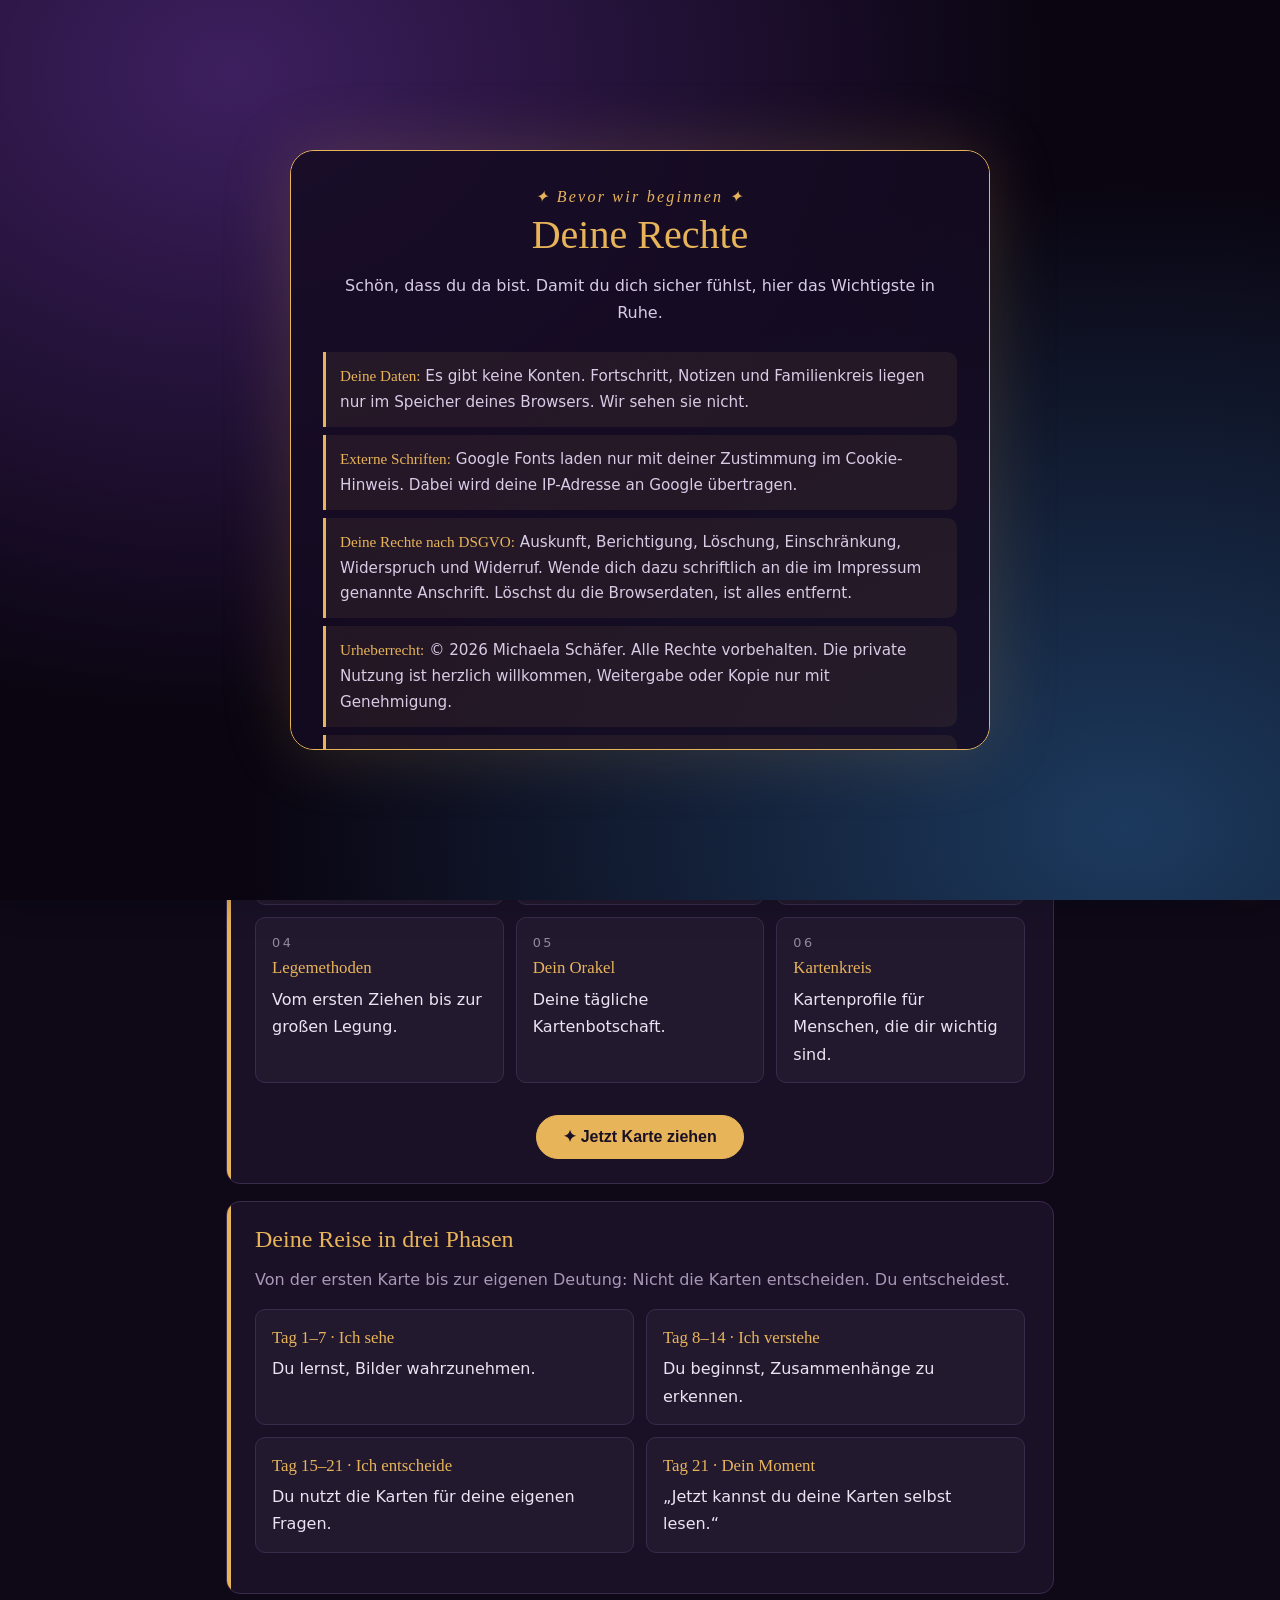
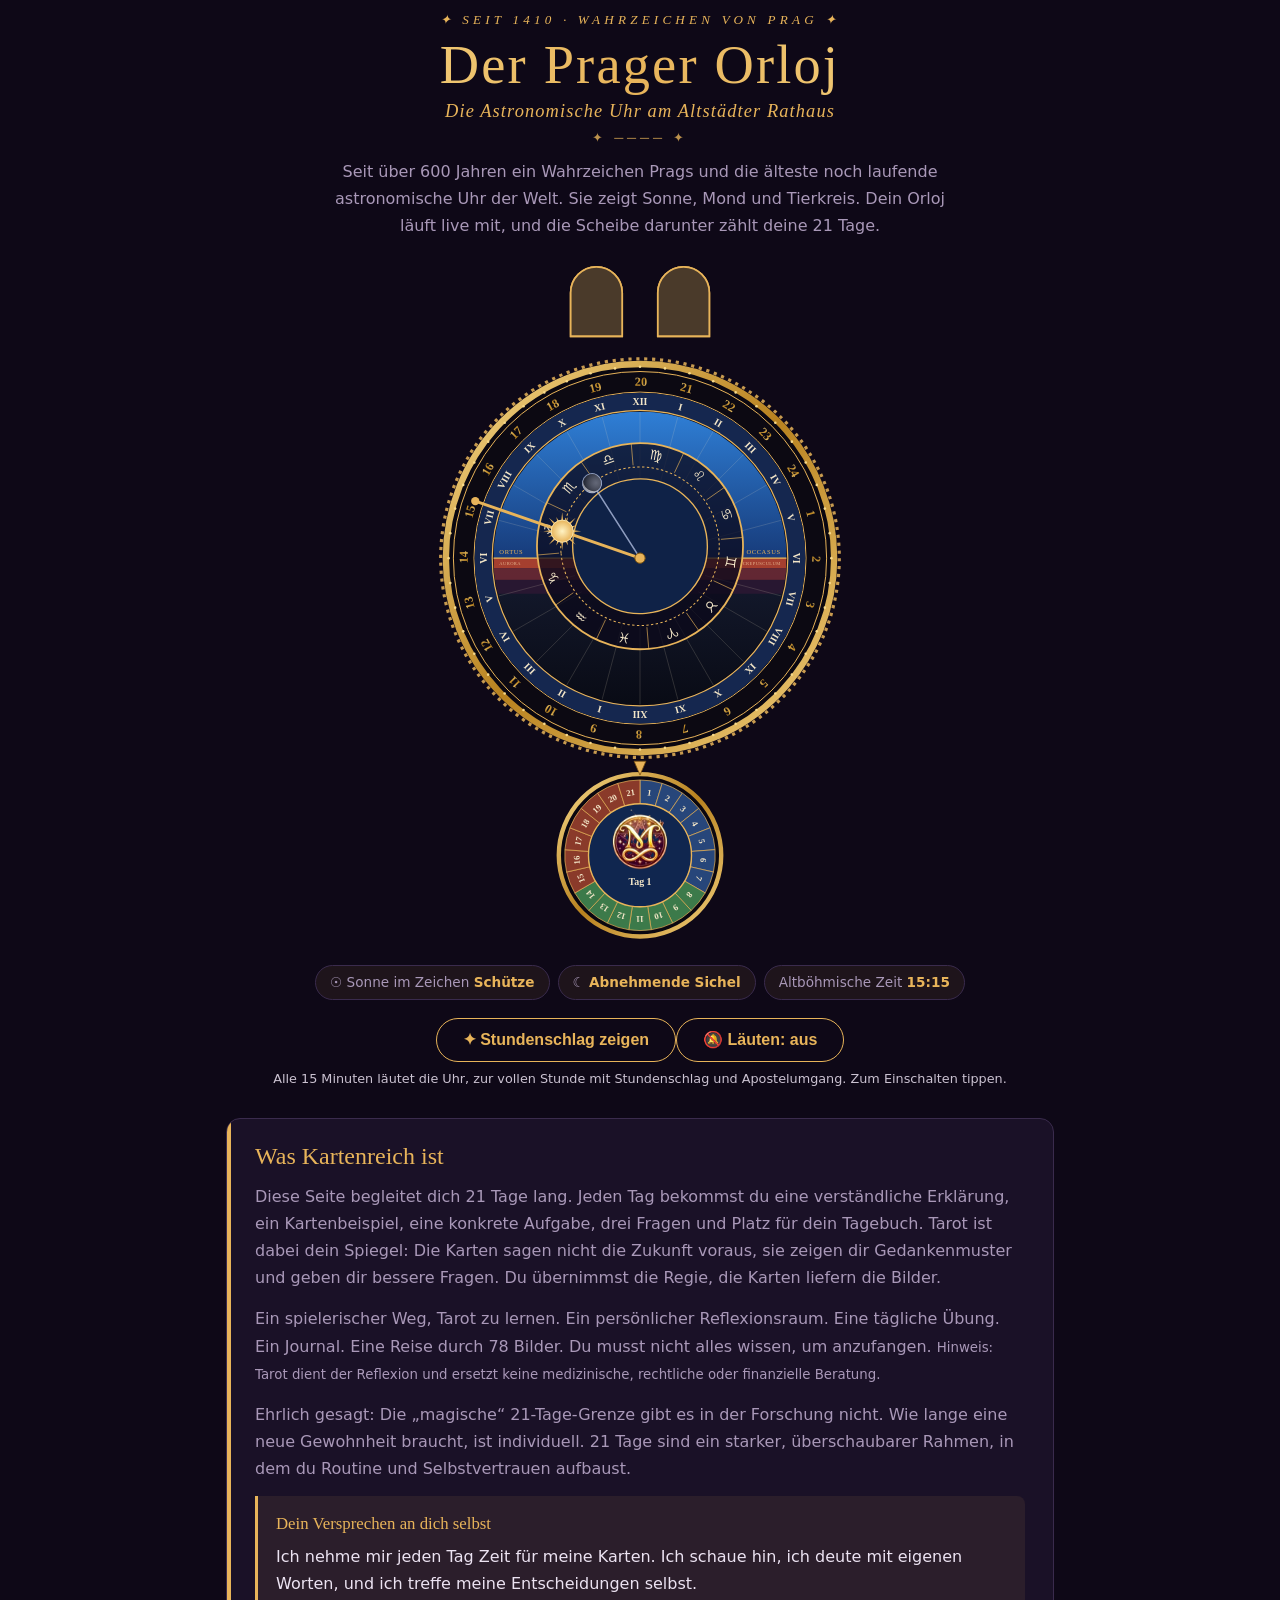
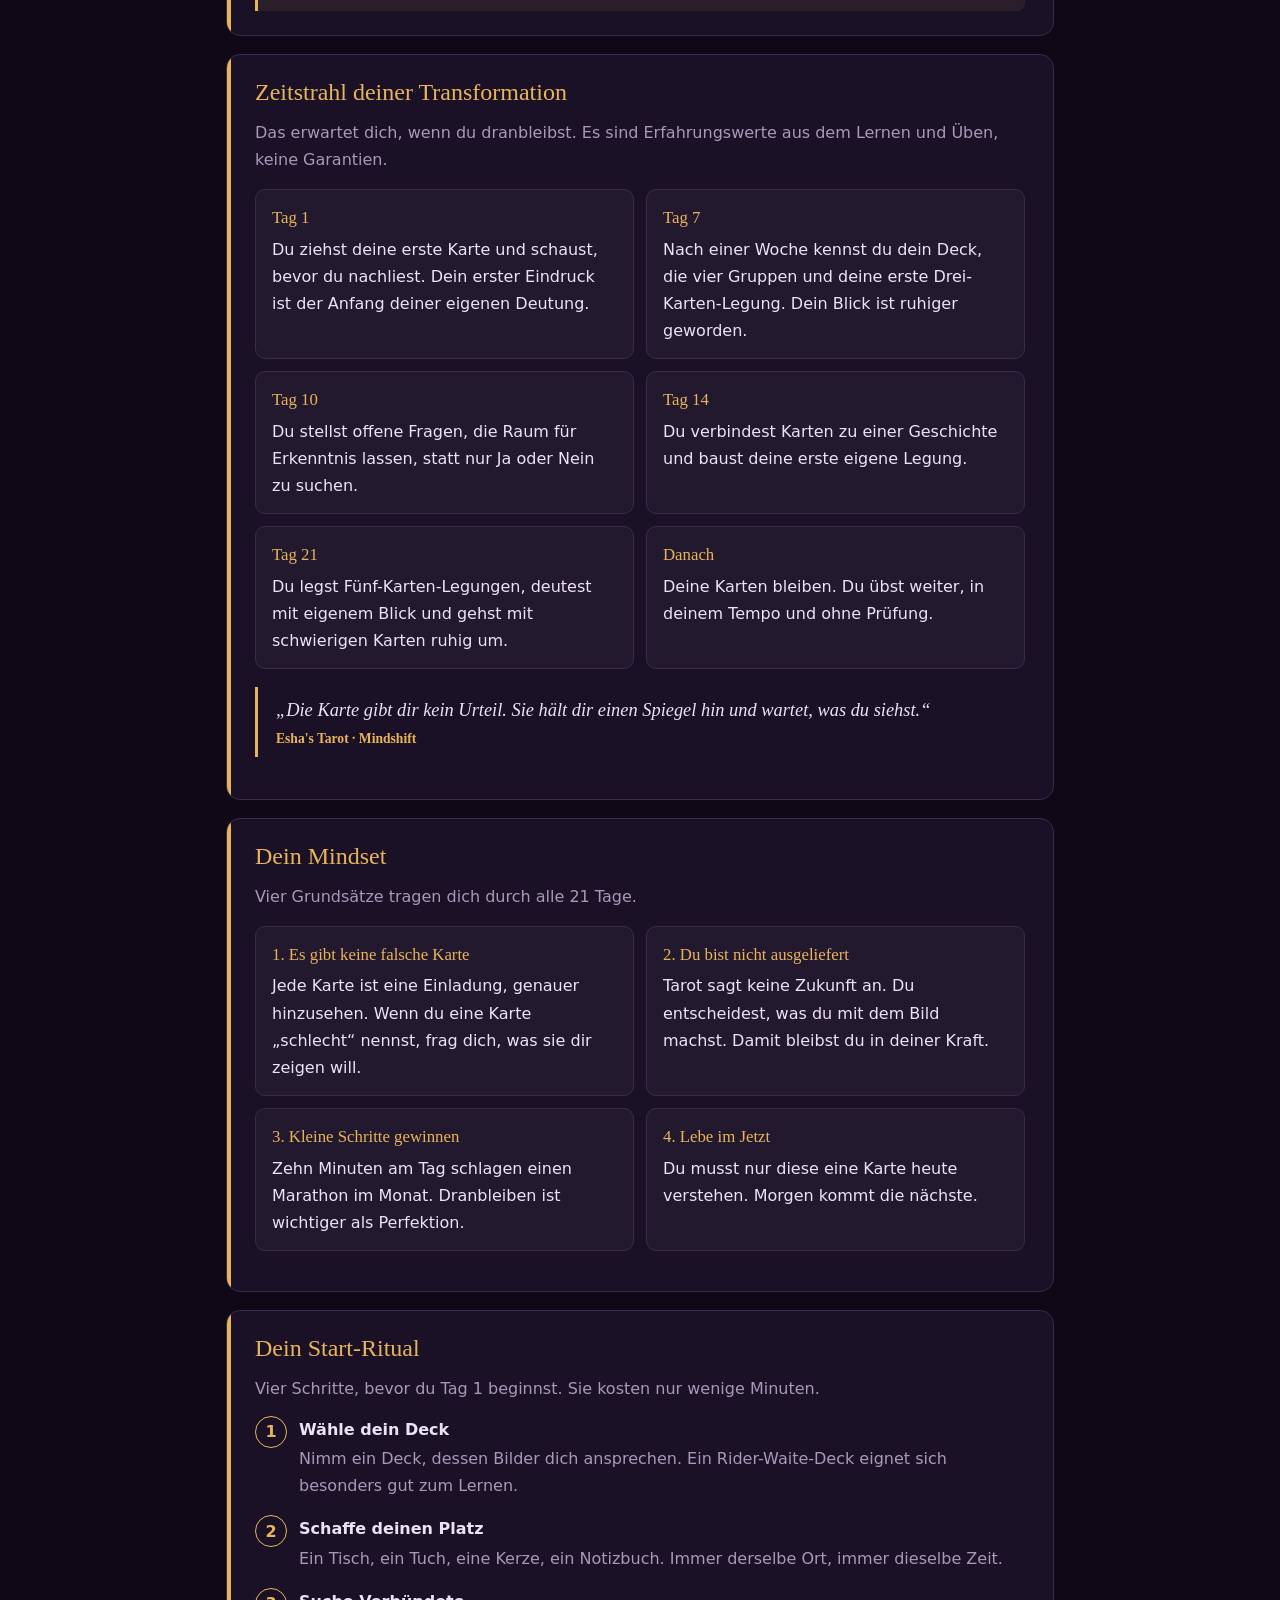
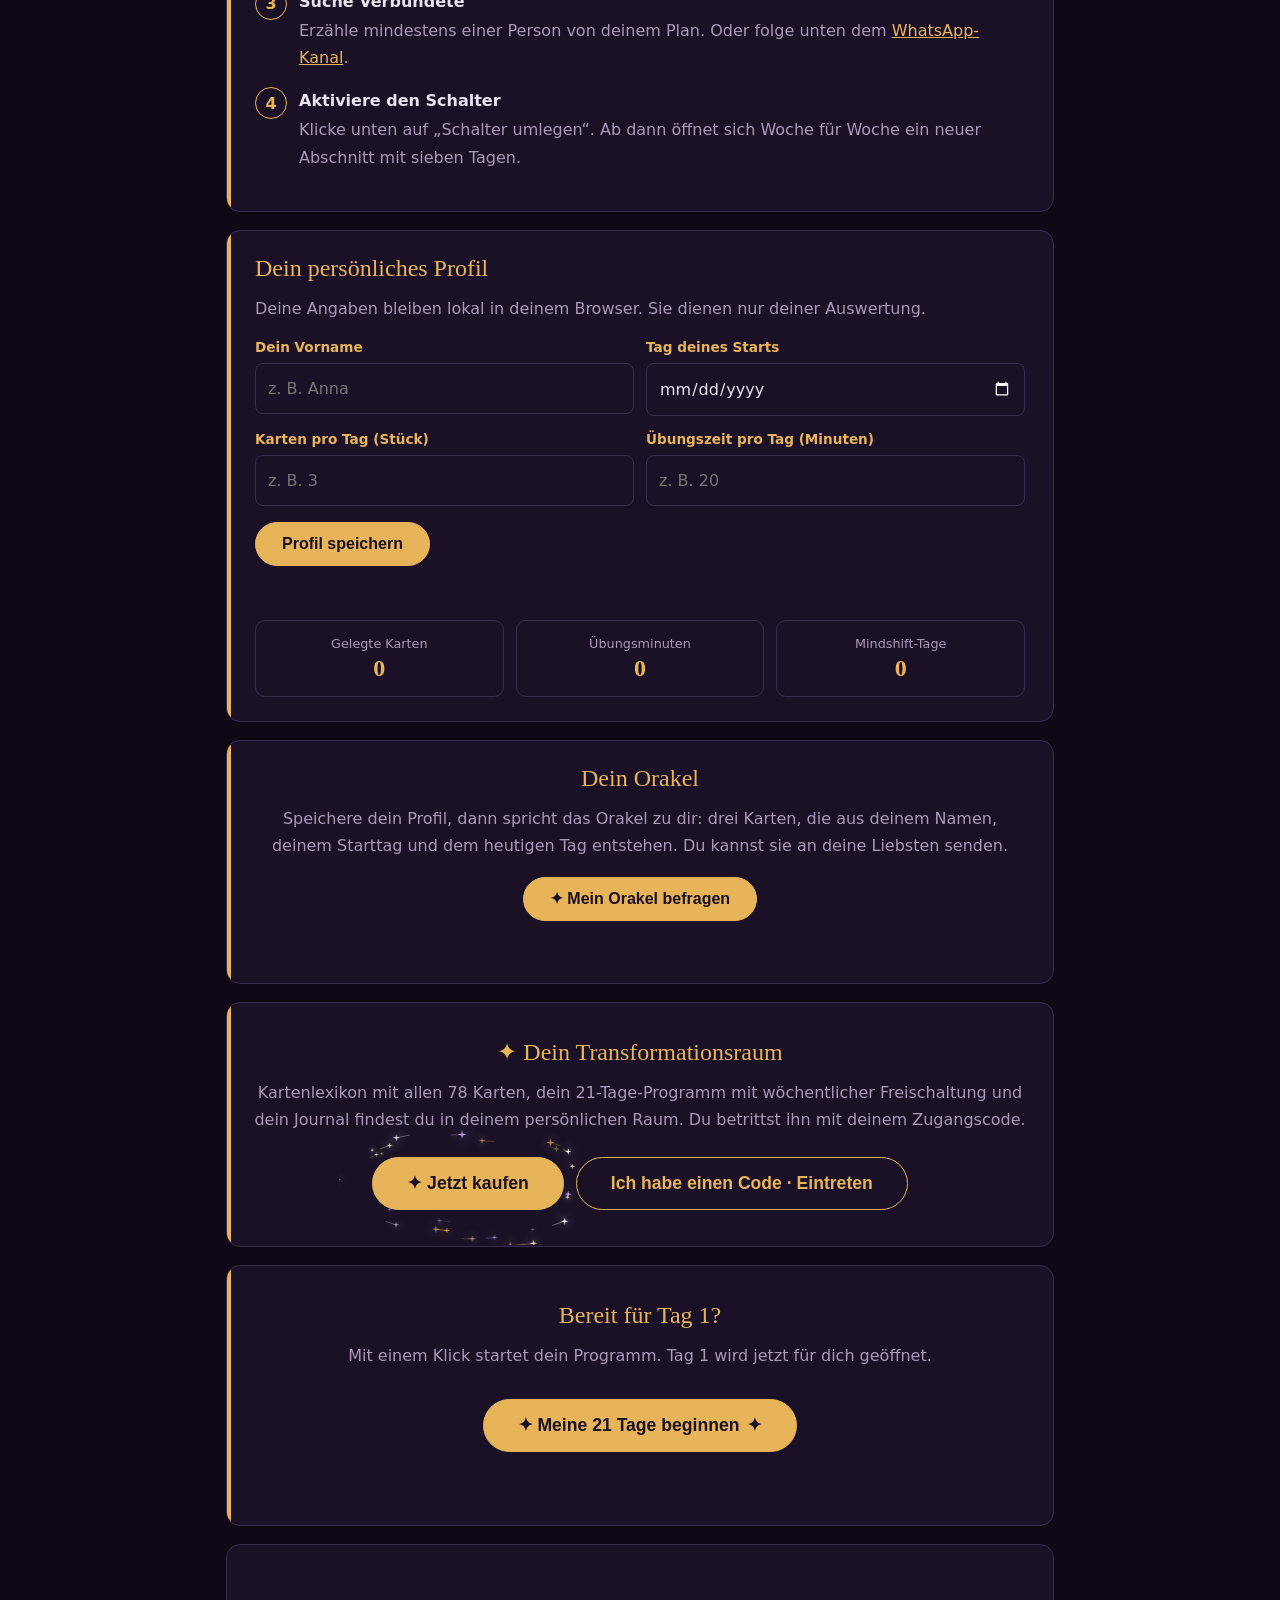
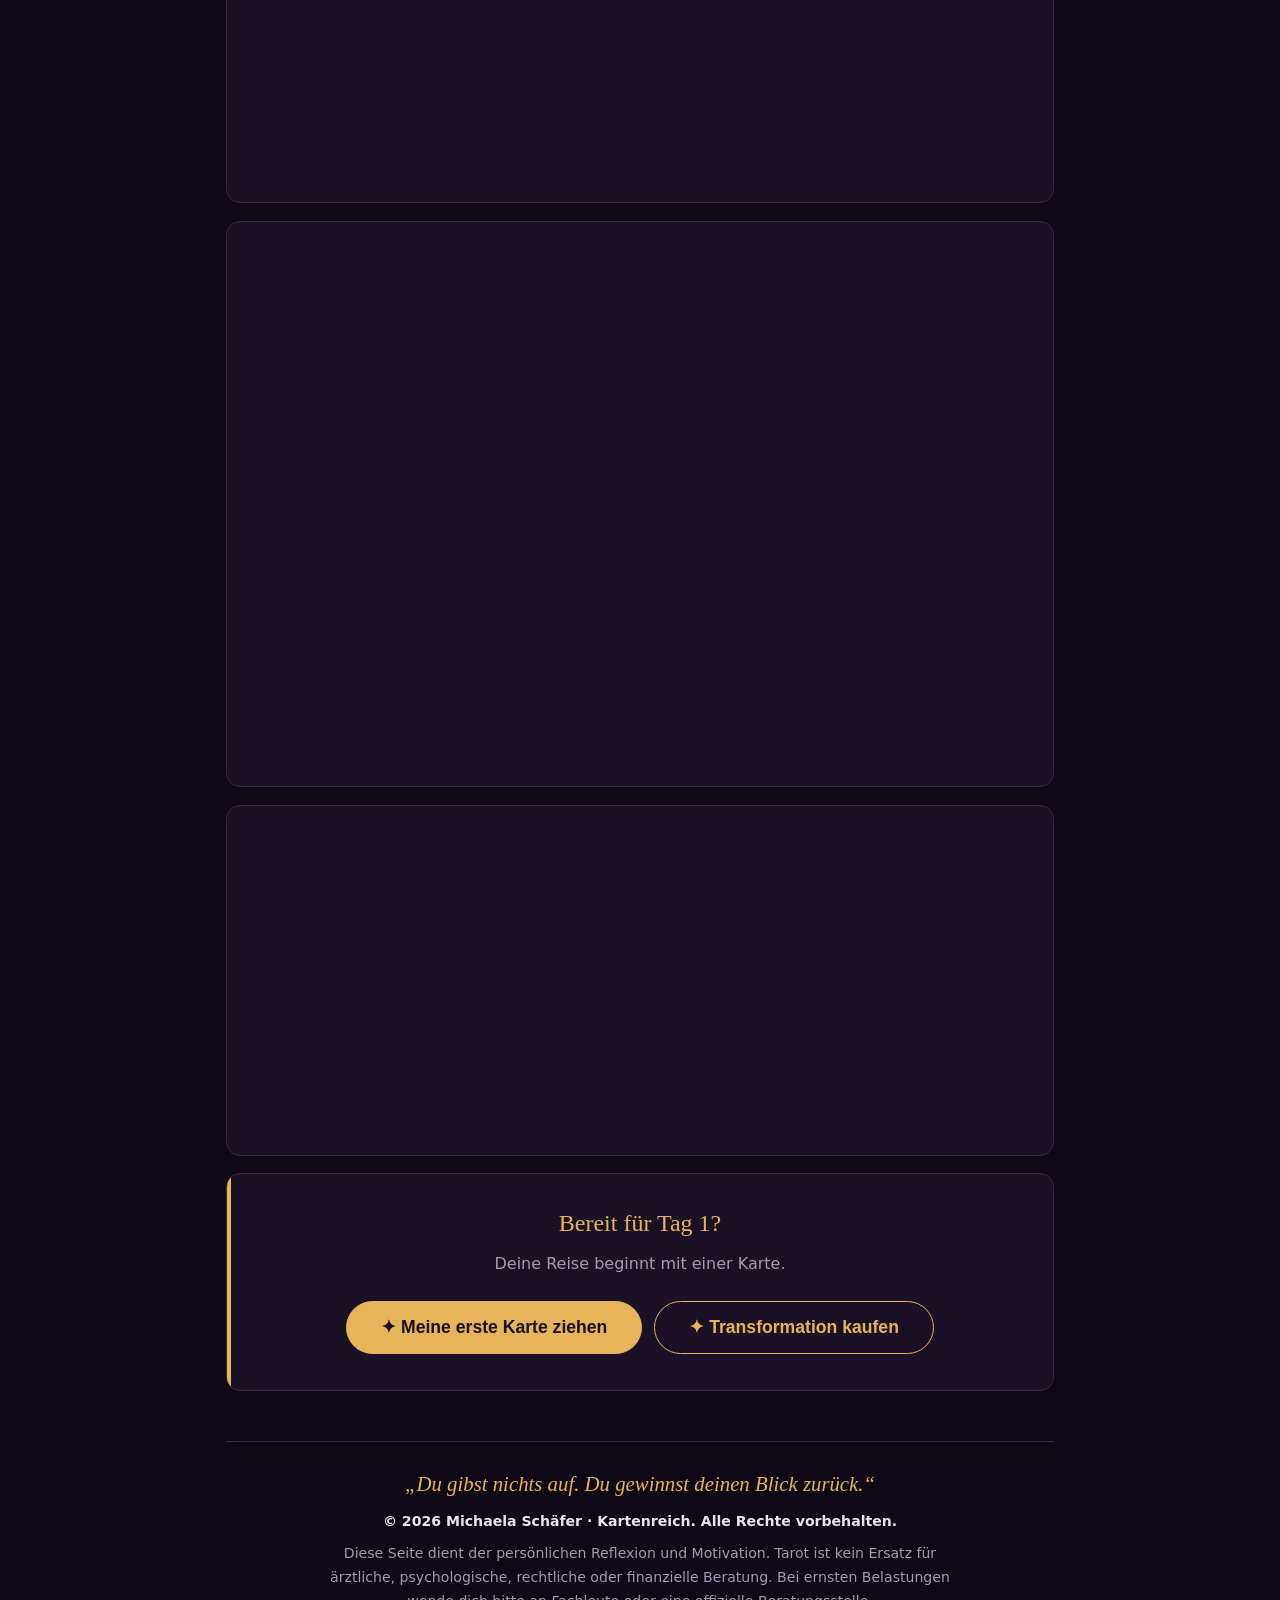
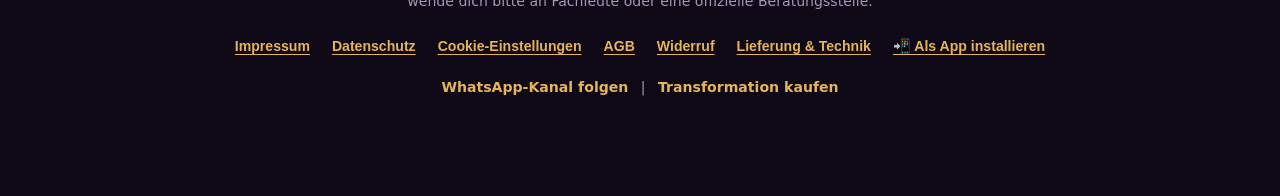
==== commit 4c86a571: "Add files via upload" ====
--- a/index.html
+++ b/index.html
@@ -1,299 +1,1857 @@
-﻿<!DOCTYPE html>
-<html lang="en">
-  <head>
-    <meta charset="utf-8">
-    <meta name="viewport" content="width=device-width, initial-scale=1">
-    <meta name="robots" content="noindex, nofollow">
-    <title>Password Protected Page</title>
-    <style>
-        html, body {
-            margin: 0;
-            width: 100%;
-            height: 100%;
-            font-family: Arial, Helvetica, sans-serif;
-        }
-        #dialogText {
-            color: white;
-            background-color: #333333;
-        }
-        
-        #dialogWrap {
-            position: absolute;
-            top: 0;
-            left: 0;
-            width: 100%;
-            height: 100%;
-            display: table;
-            background-color: #EEEEEE;
-        }
-        
-        #dialogWrapCell {
-            display: table-cell;
-            text-align: center;
-            vertical-align: middle;
-        }
-        
-        #mainDialog {
-            max-width: 400px;
-            margin: 5px;
-            border: solid #AAAAAA 1px;
-            border-radius: 10px;
-            box-shadow: 3px 3px 5px 3px #AAAAAA;
-            margin-left: auto;
-            margin-right: auto;
-            background-color: #FFFFFF;
-            overflow: hidden;
-            text-align: left;
-        }
-        #mainDialog > * {
-            padding: 10px 30px;
-        }
-        #passArea {
-            padding: 20px 30px;
-            background-color: white;
-        }
-        #passArea > * {
-            margin: 5px auto;
-        }
-        #pass {
-            width: 100%;
-            height: 40px;
-            font-size: 30px;
-        }
-        
-        #messageWrapper {
-            float: left;
-            vertical-align: middle;
-            line-height: 30px;
-        }
-        
-        .notifyText {
-            display: none;
-        }
-        
-        #invalidPass {
-            color: red;
-        }
-        
-        #success {
-            color: green;
-        }
-        
-        #submitPass {
-            font-size: 20px;
-            border-radius: 5px;
-            background-color: #E7E7E7;
-            border: solid gray 1px;
-            float: right;
-            cursor: pointer;
-        }
-        #contentFrame {
-            position: absolute;
-            top: 0;
-            left: 0;
-            width: 100%;
-            height: 100%;
-        }
-        #attribution {
-            position: absolute;
-            bottom: 0;
-            left: 0;
-            right: 0;
-            text-align: center;
-            padding: 10px;
-            font-weight: bold;
-            font-size: 0.8em;
-        }
-        #attribution, #attribution a {
-            color: #999;
-        }
-        .error {
-            display: none;
-            color: red;
-        }
-    </style>
-  </head>
-  <body>
-    <iframe id="contentFrame" frameBorder="0" allowfullscreen></iframe>
-    <div id="dialogWrap">
-        <div id="dialogWrapCell">
-            <div id="mainDialog">
-                <div id="dialogText">This page is password protected.</div>
-                <div id="passArea">
-                    <p id="passwordPrompt">Password</p>
-                    <input id="pass" type="password" name="pass" autofocus>
-                    <div>
-                        <span id="messageWrapper">
-                            <span id="invalidPass" class="error">Sorry, please try again.</span>
-                            <span id="trycatcherror" class="error">Sorry, something went wrong.</span>
-                            <span id="success" class="notifyText">Success!</span>
-                            &nbsp;
-                        </span>
-                        <button id="submitPass" type="button">Submit</button>
-                        <div style="clear: both;"></div>
-                    </div>
-                </div>
-                <div id="securecontext" class="error">
-                    <p>
-                        Sorry, but password protection only works over a secure connection. Please load this page via HTTPS.
-                    </p>
-                </div>
-                <div id="nocrypto" class="error">
-                    <p>
-                        Your web browser appears to be outdated. Please visit this page using a modern browser.
-                    </p>
-                </div>
-            </div>
-        </div>
-    </div>
-    <div id="attribution">
-        Protected by <a href="https://pagecrypt.lupine.dev/">PageCrypt</a>
-    </div>
-    <script>
-    (function() {
-
-        var pl = "ApfnyVBnnv9oijpbxWOJ1+ZyWhz3W6PSJQBrpbtjKz18F/iPjoEqBboL1tGfsOK5qrjLY/0d99Gr+jDO0afpD3EJdg6yaYa5ZaUtoOqEe7D6kZRdLRV5k3994eJ8MuPyCsHPHG2xYIbR05xYUVa+m6ysBE1opwncw62nKEFpk0qjBFkwA9IpkTyyvo3yF6YSy/[base64]/83XcAjkRywx9S1uEjNSkF2kWql/OBxqPeX/euQA1NmkJvBTZGvtuXrCQP+O2Uv/Bej36/eCFnREj4ayLBEX7CG0Vcymd0FJTRwyZmXMxgLuokKtADhVJt/HM2Gcp07Kib5Tb2qN401/bd6rcwg3AgAzlj1u3weAtkjsoq4Lm2vr5OyPfxoNwnBR1ZsNvM3JBxCf578DVqnYHSTybt94IGjl/THqko6cBAhI9X6AJK3jy8usg+RaXXAP/TwIKb5WkHU5PmoXnvKCqAtke/bfak1h/Xs40gbNZPNzLAYRT42AJV/mz2Jx5ttjjYN/IFNVtCopi4m6aEEMNhb5Nbf8pOMssOQfgrUZnPIt9bgicqTcTvgfOqoj1YGmaWJohZy4hG82g6cEJ7d6dgvAB5+ISHzBz4zSytwQEl4pTlY03PiMDdE/Dy0Y7JeazWy5h/fqOLCwyOC5M5ERP/tbMJiaYFu256tXuwTH8WHkTie3L6c//FgHI160SabQ81CohKO+wNHo1vJSEPON5XmfhKCy9bGN6s+Nhym/xCgNX751IuFcLBVXye554ZBealArgsdWBq6iX2SvWmAHvrcZJt5IPyVc0ZrWPmyA5n3/CZVz2CK18WAo7hhOEU3D8mhVoOOr5RJ1tV6Tg4VUyErHvZvtV2yPKNasZTOk9pv/[base64]/+Tz2Nh/[base64]/3zo4VwbB+G+R94Xj/avlNelDTzNQrz32aHDQmjN6kWP7hm2v48F4Ouh1Kw8zk2UMim/mnaxF/oJAVW+LHvQ5KBfDkFKpYrO7tojcv1J/qbvjZObaw6VLf/E76bvmpyJX+oBoYdiNB5mSIJ0+960SAlLjVcEZFIgUfY8orZF+/M2NHlfIpui1WmXnX4Bj3tjxd4PH+Ngzh2u3iWlgaOvJkCORHPizmJn7bmNuQcZS0rNII6pSwbpDq9kXHB0lCogq2Qluje2fmfJon3QkaycastsXmxJw3an+Q66E4ok9O1VVnsyUnHYbV3yDwk8A9S396rffgPQZnXbQWNQOflidt0edL0LsHRm7SYh/Ff7K34rrhka2zrwXUa5PHV6szMsqhJrSttpOZK8I+vvI2f4E7v4oTtMYs3BTDBTspfHd0PXJvjF/TRV4xO+HCzVf9nIJypu4VwD1pnMISfTnbeyo4cEVksu0nAYJ8tjpIPIIkvPconV/Moo6BviuErqwlDxsFEi6u8AdWOPwF+lGgZG7qpw9f1YdB5sRuRkStzxGxFcIKK3drMd1g49n5ySQ/0e/yENAgByXLZQFh+o65MkZXz/MEJDyFZgdqtCNM8Vf/Vi02swmhr8liabYyvT0Fb2RmM3rOe1JSrhc/gETyXonqfdnnM7PpqkiD/zw95BiB2ryZwGFurSDl52RDK5UEC3tbyCORdTg0DJOkkqh0TorhGc8jjG4LGxnu9kbDnDVZiAWPOE1KboB1L53iiQmyYDXSgawoo7Y0N0WRrsSKwHF/YhvV6DwuMPGLl+n01kviLw/raSF3aohKKPMMLlad5fF26nC8lNYoX4F5gOfsybGlAFpnR/N8+T9tdSHMWYIdWqwj2Yq7hP7+WSTQnItuWVSD9zPX095aa3cMVNUrTjeHIYx755476n/MZwrk/BJpvD3okwynAqghDo4MGswGZu3xPw8UWWIScQoBXfsLCLgRdSKxs7oy9ICeDi1kXF4Gv5IgrfrZeL4RUjmu5HZL5odywiuI/3XVY0hm03j4OqagMqR15PGaS9mOlmLl7P9HmFjaL3XqJxPcr9ngM1FnBsOGHLVGG7h/MsU0S2MgHuinGFHVIb6VOqzKXvZAAojhtyrxp5x+v6XocQ0uwaftrraUxfdXWLtB0sYNJMHL+XEC5M/sETrdGxd0mMxgkfbP8DOPQKaVCCppU1fVj550NkOMvl53lfAUpb3BEVPCMurBYzMKxwsMwEOtIO4MdjNI+8sQo49gfKfNI9UIvKXtR59AJM3YxkK6VEuA1y5PPswuDbB2l2PkF53vm8PS257rbEko2WyvOgFkmHdu+/[base64]/DpeO3OVP1tHGKUX5F3seUM3GyQauEC3o4KDkn7FRfy+8/I7fgXJurPT0InndbMYJ8kChNfM8uXDpUvKuKu8qvm8vKQ2rWjg/YpS7PpGmlQL4Chr4lxes4/IIQNNCes5rSAlkaaKBKQ7CeNk0nhR64MPo5efo7C793uO8kZBWIa5CjbySbNv3dSMgTYWMxi2XwhtDVBSGLgwriIAHGoWB3XbYuGPKo2n3t3N4ELl5jSP8MipwJjpwDQnEcl54Lff5hs/MGAxCTQGGo7YFq/HWVt5LDTTDA5VrWXdL2Qtm/QAciqlY+MuJPYwcXYgEvRpkxTbbfq9HVlPPMRwCEMQPDX+ZfylbCv9fKBzkm1jUHghIc7xuumE4+UPAjXY4caxkd8N19Sovq+ZR+I9oXLxMxWPSCuA372kBH9Y79ScALOPa96Y+3I/g3XkRQHI160MkixYXOeqNeHnw0zOU9U/HZVNqr28JrieQ/4qpO2wn0TjZmL7agW6nByYqo53+s0AKgdWKxtlDfo+XDSJ7CXOeNo3lNLEDcB/9JNpP5iuGqZq6jaeV5+S/kbPrkB9mPKCxzT9tF2WDB9w/j4uBksO1E97GHBkrWH8YLsp7jI+gy9sUTPQ+4gvwTDRejQqqYKC262NTDeI5TP7KipessGOyi+EZD0N57zsZ+fkejP0Q/hLB25wrmkywrghCBEQnVBeHSQ0bktktddJAmWa64FHBll7vzVutdVnfO05RcOYcMX6K7JYJ4HDhE9Ur/fmqOmbQiVECZjISofqR9YVbnVrq1Ie04WSUXHvyUBbAavjxzxTCjMqp/hQfltemP4QjrSg3y7K37E/v3AD/0EU0d/NcZd+tuVr8OeIiiQ7MjAeRTL8Q7/wQAXUfUnSDxXec7qOF0kGb5sxvD4C1bGd4zmwSnj5newlbL9qDR02DC2pFYAn+TALJ1asMqsnT164c05ElDlJrqxS9wuT0KonGtM+oyHqMHkjiHcu5M+0L2janDfK+OGvqnE2xIPSiakH08ng4CAlmx8HNoa65uIAIGdwOHhjqA89HMnTXADXA6IiNvR+rR7c/bEPM1WF1NeHKiKyEBZ8V8unK9ZZbD/rAzqkqRlnzrclRuZs8b0eOHkNPA+AGXARHeU0e8DqluFSMHsooSNZxEj7IRX/l8sqAMkfY9jUtJsGtPqt6TrU441Hnm8mO3mD05yIAH0Jv8lKzQbcU32kr1b+VBgJ6wfVSuquqrpNjMM2XUMRkPkioKPV6Y9aUacdYNCRm5ul7nLQVWETHfX7Xo6q24etWZwNC+0kajJi/ge5lTTzkOzSh6BHwZ20tSnpUx1iReQtoAje6gl/sIoBrSTM6ik0zeMDiVzjDvVfavX22087mO2lHt4SaKFm7g5FjLceRmibKX1t2RAAcLKEAeD+1Ij1qAxWGOYX+TAbL+F94PGWZTPl+QNtR7bDlEcSeWinLCD1EhegPgTUFK5hrenHDWfNNat6wXfmUnTcECZ9Rqw3b4K0sqvOlwf5G0sXu6of/LKJK5XS/CZjMMOY1ny7WpUpbMp1qGxQ7kck9OATquspWhaP7ikRv2CEqUgNvhHyTWFhmqrVGsw8tQNiigBIGyimBGf2/Biik1TjuTUKNQJ8P8rxedWg4tr66wg6kiPXw7zjF5AnECKiMi0/5QcGpppREin3BDgnypbnBWb3bkZNkfllnOp8F2ridbrgqgFL2BfGGkm0qrkKL1sU3CEb9cH/qZ2CaEuT6SKiPVqaxIu9jxq/X8bTklaqX1SIJSfz1NyddH6VpMiQEGOwWb+dQ+vIXAwW5q95zF/risariP8jJRMzW7I9bHe98tzGPQqrIiay5hEr3VSfLfrX6/OwpucPaOWC9cqcSZ6urpxzYWEcqVZs51TYbv0jhEBMr/lFH7TAGY4z68a0/e9Y1hwxGejnflfTCoNsMjb99clvHgbGS7/hy7E86t5CnCCnhPOKz74eyuIui5PtVkzTrCihKBbYleSE+UcbNtI+q7m+p2/s7jrsy7ATwgsBiuyFnoJQi8j+gBiKyxwwX4WSwrxkhGsXk+PTYCAEyEOKQOFOs3HoDRED7VeBfcOyAiQwZ/hvrCejOM66QSu3bXlVYjCUXBhvCcOp8X3WDC4VqDq0MEPIE4O3p5i/DktSJ6GVb+JfrOGDadBnfz5h6+dsHozj1Y8YE8j2ln9hN7GWfzkx1e/pnL4GlGlWT72Cq4pYpphwBHFDtWDxZLv5wL4J6Q/foCyAVIB+chNltR2uDppG35IH3zUD7u7GDgGas0k+XCcFlGyKgFPUovgRfbBC4yFX/ORxGvFTcZMsD0NYcHHC8dULRip7BCBh69TQ+1BruPHiqyZ3v26qFLDlY3gyNdRGdG8VympYLoKEwaNYILy/[base64]/vFI27KfVH5HxbxuPKUNSxpslxfYRTSsQcnuvRR6vnmwP3aHoL5PavLiuywUmsoAgq6IAO6JlkoPHe4LcZbEbXxnhLX/[base64]/dIuQxmACJRybSXKDFunupy92k0igmGRt5wqR6clOJm+C3s2w5SXin5LsUDahT86+uB/JZt31n3l8EcIfX4vSOYDLLT961q39APi4z+S9OClSz5cpec7mhnujCNblHPoYlHt0T32eTgPAqEiB0dS36d1omu+ri+ZL+JkWHOgBKyFS1tZhxeoYqXWJrdB42ZjfCReev5AGpFfR1cDHiHk0z88ASeCW2VooGkagKLuYBCgRBrqh96UglLiwnGWG8c/1tW80uFWncWPzLhtnC//Jf9Cb4wtYFrhqQwtUKRzFcJ0BqpMUF/QmNefREIg//q8C78sBWhG47VV/sgd9vbvyyOO5152bKTSaChXW1HsuYA7rIPLTHRZ4c++MpoOYyDzI06SRDsJW1MxnWqTB9Vtk1BgUZo53cKeUCOYqOkEjpneqfgu1A8arRf5fUmlrsUSI/8Aj49qtzd583V73o4r7deDDGYRtpoJE/4Evr3MA26CXEBhHAgr8aXDJInI9rUtMkis/FlBbtaY/YBdXmN1Wbbte6CvLEcoAyPqyv2ulaZl4VOk67geePpM1jYrOrfe90jQqXs/otiqLF3F0kQcTveuTGVCQfK0qDCSPGdkSOhJiJ8USvQGW4xE8pRGFSnUciA7cEZvvVv1HL3PSABHat3iK37jXandKoK2kA37HY71aJkV1fCCi6b6M4n8lkgMHT0dWfuwUEvYkizw/CkPFygeBy/xSKDvxI58LFXKigsBqmoTx4Wfe68kcJS88cN4N0MhTcc6gVuA2JBRPSNvnpXmjkPvEFK3XbS3QG7yQIbBY6bN3H60Ac0cbtu5QXAAiExiveouOwuBRTerVKP/lFrDbiU+6HcpaVLGU8HjsK6HtF4LU3Dj8EreafJCTcxkaETEWGY4xuf2B7Ikbe/A13zWLGkjm/MEtoVFEzr1OaElk7zDW6+BnktvZoXleX/cJsej/KG+scy4JXuosTnbVLvz+fAy0H6qrbuj0kwqeEcLRYOnr0SXi6mokjyOhFe1q6isp1TpsFwtOFrBNoY3QzJmsYddOtrKDXL1OI55I93WT9PlE14oyR+tI6jHEoP/pugrFiYW9seHyEoFav8Afr5Y0ozVMtFYUyPHXKvAS90PLyKyw5c99piFy6aytY5Hg5bm697zTJitgj7PUDFT9L+dhqyPJMrP/bhuIXNuOlWb4mTGIqsdB1yV37dUfDQMW+rosDvNB0CxfQHQMLHEodGfkjhSF5kptDH/oE3A4GhKDwp7+SqLhIXMpaCLt9tVg5mJnIVyRE/Ax7JzSpuB6gyGuB1I2JgSgQmREhou74KuNg2QU3HnrgNJPYzuKD/k7jpPWjcYWtmAdyXUwZn/wG5GSq/RFyIoELwmAx8K+bRj5329Sj1fZUYpFLsF+tC6RNMTri/ZbgxVsNtXa6/rcapTT4N2t+C/cgmhrCuxNbEXTd/OEVvdcy74XIrk8FXEs9LQ/NK+5nLbi3DWqYIC13IkM1y38bELGH2fzDP+CQAi2ArpuwiGGwqHRBReWSFQS3YEgn2Z9/SbEPme3S4H7ZAj4zLB/qXY440GysoDeTIujhwrF2KXvEMhSmoQBlDJMI+iLGbpslHBuZv4670vSD4vOl9Zh2VPWn0iJasYW828X456jI2fak/O9ZlsJXDx0BMUq8R0jONAIwPnB/YyQGd0O9+Zcaeyni2oZZuTdTc312SIZe4PHjV1E7btsSRawtOy0GFWHYQ7+596l4MDyULcjsnmptfVXstvEcgU7ororgjYvijj8+Q8cRBCLV9wTloYPckzpD7XyxbXwreVPBFNjafgj47nC2BliTRN1ab7D7gHuyIszKWfQQqThKZ5cp1gcmUmWMdILJX/iicFMf6stEs6fB7okCybbDsZao5+j3/KQ5RsEg7O6I/yDcf1xS+/Fhd0hSFXv4hM8/P+cbib+qysL5QWdIzixipR9Zm1itHeXrjrTNtYxSkgMLMB759j4W/k1eluon9BV7xiwqQCS3vMuKdQLlgwNsoDhJ7tkqIY3sPKMJR6RbxvfZwO+Z2Ev1SF7XrT1x/5W5uMD6WfW37grjUuPWMXyKyVig8JYrg9coz8OXblMF+5cRZ7doC+YuZhGHWHeGKKLxhCjkrT0CtrqyUhIKKpYrD9hprNnm7HmNJz9effSAlGJ4GOVItASvtmsmXbDzPS1j1FgqtYkJ0vdBR3tug3MMP7lkmc2kqJe1hBTUnZmNGypiUX5MCBuU6UnqKJD7/5NZCwKDyAT84Lz2wNahUAp+rNEBbQ8fzUSUDheyFJUkdxcXUT5Zo1JtmSheH2/OUwqDa7wmOXQjQVBL0HfyVp0zkxgg5cdxL09bPEz0vVEZ3wGKgQkYiOY51BikUT2wqYNl9umsDt26yk/kwTYZSEK8jfSbKCYJpqxNglQVR0gfwrkWAEOE+YhtN3A+YTFNYH4WtXJQWZrpahppxXoNlzPhMDpQc+lR6x+iyYpcVO7Q24tUnkNgU5NHgnuNo4I1kRzYMx8r+Un/IymhZB3qRc3JXyhPDhuTgRJ3K2QVisgvEukW4ofCpc1sifhEPG9a50ija1meugiIWTy5tGf/Hj99KOyOfBRz+e0f8/e4ARrMxpJ+OeZ7AmxeQpKwGfFD2FpBfLTDs6c5sWY08fO/1VygjSA5R/pZ3jJP+TE1/8+kzJ6wylt+eMv2jply3Wu0MQandzsabFgfHzzj3CWrU+qB/s3fTs/HyerCMTaRgZHmuxMsrNUVFP4Lj50Y86sMw3Q/6sKvaPaso9e5xc0PWh6x8bz4z5hQseBXxvswhlPUq+pC2lVPA++/hXIw/cDp1yt9dU4O55gca+UIVA+CpG97FbS9DrnHg92ZXXH5oc6MsAKEloc9555xwlTpTyAxixbEQl0Ol8PLGu/eZ1VIpIiEZzJ82SZnLJh84VdI89a7Cj34KgtjH5TZDq7VdsKcJ56ycL/DxcjmSLUoM7/nyVKE2SbEjUO+nGHlLC2d22tFE/D9PILRZ27udoZdKY9zWYUwLw418Y7jmhlw6NbQBJP0IahNigh4ZOlmYbbTjSNZ8ToccSponY0J94QFxlVyhw+xCXkLcP1qzlPXAavE5yzP1EXX+MqGByPAP0f0SjAer/[base64]/byfuDV+wJMbCOB3whZnYc2WeJwrYppSPrcqCr7/[base64]/FdyWhCkYEQAXa4n+P/[base64]/bzGZu4l5TtQH7pbNbSJM0XLtO3/j0NjamUsKKyX2muoxKQss8gmpVKzTGs4FOvh3iKNPjPwCvHgtDVH0yf3ohOKPpYYaSk//qsXdADKGqkMvP2Yn5RBZpwXCOa0MXU4BaRG9JruFFXnHtNrD75bss4GymigFBspmSuk9/BY5CgxXHsfbJsKaUmeWRcHOSClzr24w/W2DrTQljSeFjrtow5tXvpVk8J0B+xNjAPyIndMkJ3mxccEf9M/rcLS7NM1Muoqb5e0+0h+UWHvjBXqAifq0oSSZv6N/3zqNQsnzHdWaJhG5iJ9Cylg55E94oQE4HAtxQxFCW4kzlLjVzzXlMcK3UMMV48Wlm7DuRyiwex6W2A4xJA2Mxlqyxa6vru0lS430NkfZ40cXo0Iu6CnSpIXVqaQsP13hzhjYsfhZFdB37mXjzjLADk28BRvD98hXlCpgTIG/WQDgnwCTOEF3uGjZYlkFZPyKbgKIqfXOwzoTmlmNPvxZzUGoV1ZWmu306v2CmqB+d0GY/mHN6+wp5HtXpKRt+XZQauHVyHZZrUkpXpTAuoDRCU6rLtUBtXhqpEAFASwBbq/08rHb3cd1RMnhes2RpMTXbIxb42Lc2EV7Tvpg/5Dfl4OEaRhp4zEPrdJBTvQ4YpX2c3nvYhyk5wNIVSEbTVXoN2pvSRmLbxznE8HF74hg+cM8ZsWJOnJXg1w7OqEfY+FxjI3EmiOyOf2+jO3THMI7JRO5Dl+envKt2TJgfs40Oqw7HZ4kuXQB7INdU+woE7XZe+V3yNKuCb5APHtPavjfpoBPNYilsabzc1/qpogW4Rekkc+uKXS7szN4gEBI0w5hhEqnfhYC5mmuIFi3vY6ETFJ8E8exrLCiatJOWcnfX79sknVwPhwK80nWJsg51Q+9oU1v0qUMpb24wLewlJd75nhuqkNNdQzcd6GoFCnAqGs14HZ9S5iNRANuj6IR6pl6aZyseTaXfjb/6h295uCZyHSCv191HPf0dev98aXSdu1IG5OPiFjhR02/r/Z8tHhMcyHqV2kFDzKLjiytRBg9MKqqgGkpfoddsvb/nLSPI9kJkUkt3zkZsRf9PYK1OT6liWdpHU/9rJiH1ukj+jCMlt5iHveyB9OGX7pyLeDajTzxksZB8NNoNra8xs5NLoiwUxxRZduHGJR6z0HXY91+kFjCjwv5AuNauQNn/RckPRRVKHHEdtM89cSgbIg7/[base64]/Uq8PO6l5QpGmYjqdexESSze85fpLRFCP+2EF6xCBoMVU6P8stVWMz6E6r4xXWnyi6gZbZazEVvaqaZ5INHushiuTgNBcnTxYmZVX7FG+TVW3+qR0mAlu37U6tNW2dZ2MgaxhzBFYpf6gmiTQHIZr2S5uB49ebyQOdG16abznjW1cBaKbVKOU7Oax3L/ZANSsgzvi8Vy7VCKKIl9+FgnyupEVVdBnPKlPmqWipJvMb+WgygRIyymOtBHOJb3rO+j29zHoStx4oW9LQTKHN+olvOHpnGslEmWd73DcCmUAmXcoVx4IdjFBbihOTVoqKHis6eO3XJwylhci+mvHU8e8JfkvecNzFNU5epTE9TaiCbR8zqSW/7v11Fj4mVADZyffvznr2QSh87Vlhy+QTty67dznEslaV/f5ndLB9139uyyE5fAoKO+fyS+ebg86Ps4giWPKYg8tbOBK/OJOL12ulMDhYmzN/Ud0Qd1KIuKTZEB6aQrrHgTulx4c6Wv8Y8vedXEXaWSVzgjTp517Sv2vPCpkPRmBmw8FI6U/kQBhJRrAzyQPxWbJyqiz8elZwAyLPt/XTIpK03SfE3eTFi8GWs16GLxZY2Z4+xFWX9jBI79dn9Fq0rOkmGaRPZQUys1F9FlaAg0EKJRNOanbHCRRvnmoRO8jNBfrVebFhp1l2Q09ZiHmzYnPlgBHMY/5QliozEAEe3Fzqh7njUk7oN7nujQ1RrO2oxgo4xnUc39Vck0l/cHs9W5bg5HO/JGi0CiiQ5XqtFvk9cw9yUFNVoq6iEWwXq6bNGZmEWcCw7LuXrbIX7ZeB55DOyFukU2Gl1NNK6S+UypNKg7uKkZWbSo3/LKHwQbb03Rl8Lhrw0pA291qaIC7XqeP4tmz5CZr9+LVBj2pm8rys9IvYURbVX/hK4wZ2AOe7MFjWdc4sba9v0vXQmQv/Kh6AmRdVRTyUDF2uHFmpq53AmgO/P7Uzobr7FZyn5Nv6A6x2lU+0HL9ioYb7mYiWvEeb0R9Fk/DqvhahHRJb4U73SJS4yWBRlPI7/Ec1QoCdOrSohz/ISZoB93poNXq6UHLpk/CdhumoULUk5EwhcHsMly7TzU/KeNUumUCZx64TJIjQHJqzvRH6nJJ54ba7t9LTPA6rTiucW6Cypxo1OxaE5sirc6RrxIEW6jj8J+zXPq1q8E+YVj7PtPJuWRFyq0V7r2LeLDSits4q0S3Fj7x0thbxweIu2rrUt8JiLoWGa4LThoxVt4+cWWOjfNy+BoVC/2gKsofDBYZxCGSC/9OQp9t3A0MTRGcJnf8kSh93io9QCdYVCXbIrw7CvpV7KUfeK52RlyUF1GHqN5VIeVNmEJMkBRGHDEiBZmz3w3G1cK3VvQE6r1l8XdXVlu08yvD2B3IQLcEVNxMBmPkawiJqalasCB/nZq+Ztm112trRxj7u/WbZKTx7laNROsojElayhRLDzXPrsvjKKi16avPWTfPZi/50kQv3wz0k6slwrO4dK84S1pJMgByNFxH+y7Y9qAzrTNMHgnxNJCCTdL92efpSd+m8QpIXz0jq5OLw6YbLW59c2NewGjRcvdMeO8b65ehYrWwnbeMApV4MHKwY9ZQ3g5YNK/4KYLhsHBIzjuLzit4QTvMczSQgKoKWmb3+ShHPsvg8nPreGL3UqQVXfaJhUt50K9euI+yRoT6jjvWipl3jvlled+yFgNDcFTi5XghWZ9NefaFE/kbjaaJ7FJiRN0ZtRROh9Z1Mw5Qr/+gnCADrWGXoGjHiA/xUOkC33hiQTgjawoI9vVwmBUqozJY4peRey/5dQRwl4p3I/OUcR6TjpMYVL8+/5oMNRp+7y7xiBxjZ2jxc8nWtLmg5nO18VxMqDq4YJVFq1E6ga8fYKSMMaq2SahsuXkltictP0I3aaZ5GirDg6c1X7R/Gt3dfLNW2YUI93dxD7Pm3VPXGemm5pyWrYEv+RvnO8dBqk3qYQw6st5yS68bJ0oR0oK64vNh/n4AmUSEzTHG8/[base64]/BoGfoo3BBAdFErQEyk5M+spqM5D50FgYxu1bCofQb9MtTxIEC1ZpVOj+mo4w4C/NzhlJwLJ7tjhsKG3oVPlSRDsom/7aro9XAc7q9VCr5H5UR3lpcjFiz5Ho835zXcPR3THmDGeLrAyclXniXilSQNMKn/Fy87O6Qahe1zQKrZFT0gmmLNLGf21hLRObkkn7QlLh9SudyMD1M4wa3IZYVThfWPVq7ns2g22QBRroby+GpOyCMkzkZdHPUTJWm4yNPkyLFwMykvidD/Rz7ugYnURW7TIYb+PxidxsElpu0z9sLrZchzfADKn+2g2jjE9aSYK4CZANDUHm4qUGqaRC/dgxH44hx83oqafoh/m30l0NqTbF38NlQ/WUyDw7TTpInnMplXMVrV57o20ND5NdPp/D1XT4LVKr4GU8DHzmKGwSIN+GBofo3ZvecfvFP74P+uF2173ajuaf0lgZ8w8ti/5j4PyIsmYduT/N6XVhCwhzvWOmZaTOonE5HamtLGBhX9zQigbZcp6zDEfLD00seR6yiYsoObNnx0HCUePCYgtdx1KIyyim58EflvNIt6TY8zISz5lEA+Ie/yYVZ7GemM309Jzpvb1iCdc/[base64]/GVIeQh5nafoDSNGipem5pRSm8gFCDKnYHoKsrvDlt/apPT9o2ENWa5+aBrmvdgNp/dTVXtaGRYJq+t30N/uUGeYCkM84dNstfhC72r8AXDhtBNWiavgcCuQszjG82RXRoTjtncMARrjFPPuW4yffuXM8r1cgClhnjsvuUW9k3oHAg0avNdPZQQ5uDc342JkE03lbZ8Sge0+125fRCkO5dsqCd7HfPK0jxm8+nKFinBc7F9zcsS6GEMKSenNrHXg+Pi0L20ILaOLce9vtRjcR/vmnIVBBkJ6hnPfzggQ+QTlGNInsXG9YK8hr25ShA1aTCOT4VfUhRkePrwlJIjW8hmJGGeyPu0fkmE6Nvp/NSkz+ehSPAwdsNFAAubUAZS6DxQhohrChrRckQVeowvWVqtD3we0MiV6vAmN/USLNRwXUI6hP4mL/ksXpVRMYRo0tMTf0RwtSpMJLqbIRWcfusDgNVOO4lp8lTiiS5h6XIl2iB/XopKhxVz4g0L95PczZYmK1ZV73ddYlg/O6p23NOkvy8oMpsAPl2F2cCmuGW7ylLaaPERkLjLyI4izUhPp5VlB+V4VAPwA2vi/OsKb3xsHaU0BIj2RlZ/6eNWzuiED7AiBgjU2j+zIwCURi3LEOliUSKDE4yUakufOW7/+8OPRUkA1jsASRi6s3lLWq+xqGHG59UgBAmWcK5uBiEAGAwUdiFBroLY/6Wn0FHV2vF10/2EOTAep2n/wA0UlQMpWZg3toDahCo5G227G/bvwRhCkzR6p5+F8rlI+HBPg39s6hNbx6Ihxs/q6SL7Jtk9SaGdLHhZjg0FnIYNy0JlpqmQrGXhbv/[base64]/OVD8jlAq2mri1LwJuKeZ6h7HE3yIJl9BZfmfdk5ZjggVyYYJbGpAtuw55vakJ2WpcSqlbeIU+7GXG9P/VDzlt2AQ3YlYNA2SYkkNu5sauJPzEtDiCrPUR4iqG4W6B0K09F3RmfgLCc3PNUUgZABZJVGDfjkqba4iCRVXJz4Fj6embGVRSO14DnW9rsJyBzjwyabs3nWLi8xk39Q9ofqpTs0AOoCJfPmrVUo43w2Kh1VTSrUmxyC6GZLjS3Wxc50WWUdd6TN+fnMr/HeqeeIAGbKLmtygfAw4dCBVADtZxHyzUKEsI8bZ661jhyhpFFXY3x3AA1GEB/nrujHU/azxIDSRSLY/QxjePLpOKCCVmiQxYhGhy9eCvjlRJqsEhs/etl0vUjQwCdsdDofmyO6bNw6YQXQAbaJKqBs7qOV6uQmCoRF6l2fD2p10fY3g8YThZ3WS6MtezltyGi/8NDlI+d9nn+IrFuh+8frjf7W2SaBkSaKTBLgKNudwWCA4ZRflBiue4JmGarIge9JTKvQb59S3uZPkH4eRoJo6ZQHme1jtHsX7XWKvN6Vi+5tAC5hPVJFuRYS3y2HykQgHw40MS39VZNGrIkpoIm2+p8/EDgzUfV1/OwTouE2OrcfVnhBkHhp2eur1C/UzCJgcxnRzCSO1oe3yJT22Ghjy4cVk7nFhnL8OPT9EGKueKzPxYANJ5TKWxIvJd9d08gv+a4mSZrVubJ503IAptCXuHfyem6M5SJlNsvyfHiok/NfTkOcO59pDl59nnHjagejKIZpxkT/dkOc8HaHzKyrKBCSLBun0CTeibmOy6lXo0DExPOO4D1/FwHneb3qWextzW6vR/U7OlQ3k5PFGUqMHlVd83OJMMYC87FnZjfQfzyvnW6pqNZHLJOXuDBC5ld6bf12SqDcq3QWpMwE27rJwO2QvsdirKs0x072DfiSW0Og3ZS7F7IL6M0tiqUqpBlg/72WmVH06+N7IfGLGAm9m5TxPyDx4V89edYK135MbROoTQOcioxE9gtN4KFzmFN4Ngyp9s9c+cEMwAhnFvv0MqCQWjsJiODN2vpV5RhZZNg4CW0yQNMvNnxfXaM9Ql1HD5ni1NeUlRHQHoiOCHARCqYP44pU8fE2tz0eBy9PJJmK/hLJp3BLnjj/R9rCUtGezglTf6nBpfoPdHTl6VbeA9co21u4WL3QrAt9YmKtoSzUhy4yAtDxnnJIw2ZCB1yt9aJV4pFS67RrIvfNg1jKpxi8LJxlKZB8wbx5TbofXMFXy7CRci4DWHuQArVGsav7ycJirsWNoeEOIfUjQw6qoAa08yN+WbVBXT3yOC6XpzgTdwDkKOZwXxWvlJL/eLWOnx83Z+tOKvWVinD+SV6keseGZcS4Wv+CNWruBBAv5Bff4yMkKa0mIXdAqpzlufO+JdUvPwHloWdv2uoN3C/bv7Qp586mQFPyMn2OJS1uNPedjrX2Zr94wUGn36q2vQEVJO2NlxD383Bcsj0yNrkOxFBgJOtYwu1jYW08M8AIYrSvQr9H/LsSYt0GEGvFjIdNj7Gx/oSQdf5kzNJkaq5FDIGjKj9QZADz5c89iNUNYprIU6dZuKDYlrRrqvkcaU7LeOziccXtR5e+0K2/rcbnQt/iirMh0AugyBw5W58uTB0gds7PDDM8NEopYsdcdLRJ+844/dZ/E2sn8m3hWov2yiECXAeJD/LuxiCMDOPj2L6M2OCOeOfas96ZiNT6FHaJ8KDrmt1BSqeRK/ZT6cRdMxpJ1CKSz+2mbQmBo4u+M3KXlZwFk205L7qx+NTj0z2sQgVykPTQZFrvsN7dEYOK/QMGjmGIt1fSVGun0vRtYQVjvNCvO9epyQt16cCMAt8nDHqBCV8uPuAKHN11JlXv9WCWHZa9rHv+NFGclfnb11mZgSMwA4aDb+grbG1P4SbXXSzUpuNeM715zIJg14AhWZ5Q8+3s7Upe7Co2FN+sMHNScspcUY+5o7iKUSuXEqAFecDy5JX2qRaRB/Y1LpZvLpr9WougPgz3igAxDtfV32btGQWuZSkHJLcWeXSSpnd9zD6k4T5ZxrWlg68gQj/CVl+8AmE6zvt4cpQa72m/Qq/Ip+3CIOIa6TqExsA6ew+LnCqYDLuqgT3bCiaSognbEO8t57sy8C7wNcv0cFIahplPRhKUVr5FZMhoOO/1Ot63rIQ4qL5AHlSAmfzai8ggXosJf8tdwr9qTaGuXbr5eXZWZl5jO1S6OqR9FfwYlNf63MGPwCP7GmxTYJXKW83+N5meAziqPdeal5dPQzov9BNcnWcQltDvfx7RfmsKdv3a4K5bKlewpNwOXbGj9Vp363sFy3/q2OguuNaCCL8tkZE8yfFfdn0R5t2vS1ZWr3vYl2wtHiezqUT4uboaynKIWHvrWwuiTVuZ6Yq9pEX+438KDBc9KD1WmYWzvHAfSPH48gA/2Rsvw7HbjBdI4yQQfZVtiL8NZOeEvxNMrNQiSQjxdyjnR6buavxFBYly+G6Ao+wjWcJGEZNH3G+LMr0jJRYb6r3lWevEACeGfhoY7kkCbupjoYE/u/7+lLJe+p6TR8l/3nZj2vLPdvcYoB9jRZ6WCmbPL+bfUMy5+Ga0oxr8UrDAcNNG6DPOGKguakS91IylWya7xcmTdQ49+Jszf1y+KaK3XoQ3Q/gUhas8WyT1UfBki/6/wibel1t7nvy99IyxuHqAMW84w/Q1lJg7gSgzXmoVTlqu1tWoATWkh/GdVfs1PTHCuo14s9ddZqE3BK8THXO6uXqNjECcywGy5ljIFWR1A/b0blTyFe92IAlXsNpYjM7kzOwSH4g6FOImpdV39yvCc49fQCieKGZHu5O0O5JyD7TiF6UPWmYvCQIbU/8LqTbIfU6LITc1iUB+8ex4ULJcrIGezUAjLG2fvBNI8sZ7VlDJ5FmWfx641oIPefV7nqNgYBmmftac8nubfb0OIt7F2c7zWmwsg9jHGpNgZpcoZoxH4lDNqU9kE2ItV9xZFTG/QiIcj0YneM3251ImIwydoI//L79wNBe+dydPX5dYWBuICTdYHYdHQa2xBEOuD5LiIG2YITI7DJLTP65iObKHc922oHLZ5C1G5PBvl/tU/[base64]/CncyEGUPreafslZzT9jl0FhwrKvisvOPvQ4M53on3tRSvjAG1oFc7BkwX6s467jWOJUobjNgWIg+qT36m01ZiurLWzG+3bmZfRzBBEdzQ3n8p3XecQgJXp9qFiQvHpdZ/XR9sOJWB0L6jgcF9Tn2eycguyG3RnXQ+lZs0Dq5npC8PoKsU7h4y5xe4p27SSL9518yejeHdqiog5ukaiodAHcywW59/JAbB7Y9GIr9KPBbDoA2tGGWY0LLdiLepVo9B7mJ9e6yUWbfn3C2Xxq++X/hEkCwf7o+jjMUhwTHFXPSr+QRSRzoL+uws5+RFUYi2grE4M902nVlh2fU3uGbF8L3jb+vKD0RwvFav7n7MmgMmeLMG/2P2w6N8ekQoumY4bohwIvYWSOeTSy+vwoiyQWLv9hcffe0AIJm9Vzmy2sqFzYWW1CCfLlT1hB6qZreV91RUwrfsEIF3SaDLAwh89yYrP7WaoFs84zF8bU2c5Jm5d27hq96dfmOSPdYXMl/hElVi0miFGA1QKIJ7u6TIi4fDp9P9FouncpTkn7LaKTH2anBRz1SYGHKjOq4oqXPrBIbI8FreGbWIsI+csmrsZQJpvq/dtOtHm6Xd2SS1CKaPvznhp63aQD/eQ6VQnQwlXX98CcG0Gp9ro9UsIENlQ3Qw/AN27iljT4Or4+ExJ/YI3SVkdUOTo6VqcPGzp9GFd30N6FX9qVV0y2UEXIRvC52nmSi8W6Jhsi4+sdyNxwDsGX0lyN+hrNvxoBtgLbjOx7pqq4/2mpMaEt6Sz2napGAIsiURHl5ZEeL1xboOM3c+/8RS0N0rkUApsmh4Qijf+QkLMz5lPUioZV5lVmCeCXl60W5GifwkeYwuh4phBpn/4Z/LXO0tp5w89EnZByrXBsZ3tEp41YE0tyRXPCgvP/[base64]/Nv6GkMRqcEq0gChhXGoHeFhqvcrhTTs63YdFYvcKBA3aX3M+33Z29H5Uq9KNSJNjpqlaftMbLmJvvhocL0C/sxepdNbxtAUsbM2NgX+A90BR5L6z4jBEk5xMDamb1+ReWMXbbKNaW+Mz6D0NQyjEMltnk03A0XeRnHEPix8zcVnpYilLVxLnk9Yp2UXFjDRADVm2BBUkUUjFsQdcJ2xqBpmAm2RDOqwO/7L7gtBg0Yuve3PfKyu/2w3Qx48fIHL4Fz1aNobLWr9myMUBGGWQQN+hlfpw6IR5I8c1wqhxSzDbj2Ra+c9s3ixgwUHSExt9SIGi+UwT7iwZqA8vWHQj4Qj+W9jG7nMNFFriLFmVuUL8ZwttrVxKbZDnrROhl8dU4Dr6IlanWI2iOZTVETAn16pmVhHtyxD/MOCZTJmbMhRKkH8suKC72d5r0s4+rjmKCbl9DhRJc8+rMDN5z1ABZ72QvB2TPjUi+XwDlDP3/kQmyJoSpdyQ5NKmkm2yA3I2xGSwprUqd+Ek1ypT9LdTWpBKVc4ldxghe9SN8YCvSB5DY90WrjUgyMo6btA0OS2P3fC/fdRqmeEEC9/nqjqDys23oEkbIuFEIs7exJBuyxOsqB/zEAVHj/[base64]/Lrbs46DGNgMVZUD+mDi1U1dBHSJT23PwApU1U69k3kUOR4ACP140dz5Yju6pGifpelG1cqlbg6osiIj3RJLwUUAi0sDyci8dqRLfH16v3NxY7mxMs29MLhE5ECY1+QqZIS3Z4O2aybJyf5C4VOqrIEUZ0EjWKYeJSF4Bk3udX/1wqaobfJPGOTZA8NhR5EyEzAl+nPTaPdMIdpZE5l9dpRlSAiTkIB75Tgu1ryP2G2F0wb7lkPVm2MmADQONArqtXguUgZgMsrF4aU64UoBK1LklAtSDRBMk8q3eHQ1xSIMTmWnEK4mWw10a0t0ZkV4fXNgxgHisdDRr2b0JxJLPw8c93M7/om3XelC6+8ToknsB9raE6M+B5HXWmN4fRA+tae+z3hsb01+rI9zSG8iPRPigGLmyP06srlFIsaQjSibpLRSAA1cTNUSiw1/RLCXGRbJLD8t4wx2+fB4brdt3yq4EHK8j37tlFqoQXY8Cl6NP0Xr1l5o0GgsqTlAQkCMn2fQAYeu71MARKMr9KOSLzn9FQ9/YbpQmPif0K02Fzn9U6B4f4sgfX74ECp9pXz+3zaRGvuqfh3KDMusormK2BiHhEJmwx8mgFc8AEuIFPXTebS6k10arYO2cIZ+1yZEFnyBb1G3xjmfUGl/tgZkX9sLzjy901R4pIeK6l8cy60eJ+9UdbLN0XIekukQ8dM30cyPYTc8fwvNtCEaIIz7isPMCasTTk5sffl7Af1lApLZOjQrrJ6uIEdOu7xESUSkMeBEyI3l57KyGN1OR/afjXn549OAzU8gh/c9fC1uD/1lzXlxAWlsygYUa5Ismw+z8iAJ3BJmh5KsxkaGc2izAu9+0Ic+k0UZo0eDLua0rNT9fcrKcrD4gyZofEh0/UEvJ0A5h5/Ur+YWSeKwA14ej/9x1vL4IPSiWXeiNKT7SxcVbkDq+QA84PrYgeOIz/Y884dJzVl6H1ZtKkCmso1Gsj1OAgvZLuVm7WLWFGGkSahd//grLceNcNeML2nNfLtj/85dWSVvv5LWU/699R5BH+wYS65Nx/jm1mIR2jjSPN0RnwqYTAVKGD6egHkPSg2wzcYWoAmHQkSACW7p54If2d59o5dyYJNc5Gsp0H0+1j2RfRBem2svj7+Jlynxvkp+BQ+nlMSvqe9X8Y29HkdJMLO/fvJGCF3zxseEkO9MKezgW4bY2cB6iSsSveaLH2nblIXxopYE68I3Mzuuq/ysZ+iv60VXWsStkPyIQgQ2f9nDyhse0v+zMQK/cmx6s8qHtFzRoYECWlAVv+O/fs7lDp85IsiNU6RyCGwngNQ9SmQCr4P3NH68lboxXZXDuA3SPCFVG0bLpUYIvfaKetT7cb4rdfkwjyUF9d68cjpCOnNR6aZPpqN/K3lem0AHesWmNGOyDwaZZ8VrgPTMbgeABBjIvD3JL6DZQqbatCOrW4hF+oH0VZKbbtv36MfkcB8WfCvWvxsg9EKzABQbO0mEzUS2oYGXvsOH/71kOidVGrvaVWHZbGRxl6ZF++pPomUz+vB+FhoruCUncO0CVWgpZJjvTFvGsrIrXtWudbS+u6nZIEL18W1WwHGZTcZVRROOnF7hlin8CXUF/kgWEnKtmNY+YLN+H/FN5ODfjjbr4mWtLzXEh+8raMzpPgukJfd2K7Oj6b0bNVzmD2sp/FyGE6Qt0emauBTXkw+odMQ8LflqBStDvDqJ4eweUfx5JsR46te3J9yZOtLDzVEAfiji8yJQH1SSo3rw6GrRdpOuMpMYvKf8VdmwSV7OABx4JSm5IbRFvWgBzf7gnfvXyqRlPVZL96Dj6IU/1vhIwzWv1rL11OfBwWmClQDEfXxbg0mVpjMaSvJQoHJOQrwZYPMIGRwHsxJILyi7kJ3ViK/7xEsb5ALsPatlZ5My4RiZ14kq6zjenUsxFq67b6Cg+u4703sfHgEu9oMxL2hUpqVDBRz9a6rLytFq4151CA8gHbDoBrUiYgsYnPLTF56u6yQDItkIMOfU/V32fqfRM+hsM+4mh/Om1LEAq3Q6OqkSto4GuIj795o+8NUkSCERunqfuWOo2mYvKy6FPxiAzuWLryPWafGD/enFOHRbYLc7cTuyj7Q2sH5nL5chbusAcB7wkj2gOPNG212pNOGdSKN8yB+CThM2q9CDg8AA7pItUAC8xh4sNqyeJaD8VlpAOoX0CYueqC7uiblUjFrHmqvRs6gPXKMXuHct6nahce3UPannVlwQMB+C/[base64]/+RHYhCxjAVPb5tCwex6o+KqSh05YGDfzyKr2y2nFD/4kYGNuVC760sLAHmuykrnCHpsGL4vLtKz6fRmul8/d6cgTgEAXBzaupA+eqQdcor5C5NJfL0qdVg0qbafSZWbkxgXgfUtNM4n7OJrD7pvkieEQL6U9X0Tb1VD52JcAF8/CLZD67yOKONHsqZLsNLCYmwq/Fnn0wV2DAarM25Qt6xK7awJZZ6Ar8UzNnJivA9uCyTtEAH/7KqimA0Ufb/lUbSCVTHPT99DEqD3L5eVwYAwo5fvQNlRw4N2cMUNBAPZ4w5qXnVC9/[base64]/e0wAJNAM5rWoxkCV/uEIjgH1SfqB6YRH1bkxFK0eGs5km0j1ipSaq0xS2jICeB3PIbhYkLfBey3wFJrJrmNuIKGl46VOKJkCgRn11IxJ6OG3TldBJY+VFe6cMBuuyjREhae2hfPwAt29IDvUgSkqUsr3KaD3BDBbQvyRp5RQ1b704i3U2RUZCp7v4kGBVdAtnnxeNUtuJZIrPoaTfK4/aMlhJHHvwgvAh2PO8Loq4AZ03WBBP+AtlDAy7hr0ktZnRyow2cX3mv6IhutwN9AYp8dzxFHRvAM9270jiR7avbDx9P5mdYyBvHM6A0bibxikB+AOh9DRnJZrJBm1ta1FMPiHUS7sQzwX0H+czljAi9d5bx/[base64]/uzVzrzxHCKrpqkjD3Nyl6K0r9ZRz6WsScwDEVrpN/[base64]/TdZB64HuZPy5eSqby4pqmg0eAb6pYDFVLQvbNzjak4NQlLJu15IYD5Bq/AQtnkyJzTBvbdfAvnpwv1w6FrIlmv9eJTbo1Sq7bGIzVgnRE+svSK9WGgF6a6vmJp2u6Vxh0lLSIZcVaSBKpkW6YjSeQ5wiw117Yz5LeiQ2pviAPzoE55629l8HgC45SPxDJ456o/uZOPNKRBJqhcOjzs3PtrYvDETk5NICQOUDblHeoe7FYbKSmL0WZvD0EAHqTW6WaCy2JVpbqrLRGWTVoClX4V27/v4nQU+82tNxUHUEGqRmePyPH4PlN2hJB9t9RZzvt4Rhi8e5dpQl8buufQYiPcTE1nZgDEZBwV7y/AGHSH+JElPOALYK49X5papr0QM2SaZPA8YnXvLU6yxjFMg8dewf7ToFxF5QfcmcftYO47UBi1dEkYHWEm+S/nsc+27wLs3EX3flEE0OSP5h/Kuc5wkoBfzgDnmxxL7OCIO7gRmuceWtYsndRmmXKRXUvZQW12m9RAd71K/IA3vZZregl7D51UuxbVISHBWndu4uQZNaDlyJsPeU9fRzqwVpSRpvsTABDR2wSLiwWoZsgtqOPuQUn2oW8a5egXf2hGeU/vxBsAkXBpwOD1+oUYktS/WL8w3z6xm/x4qCfsAAfUu2XC/TCQkPbva+6XNvtdI1FsHPCJZwQl7+VbhA3WvOE8TFGOMDviX+a3yQWjTc5mBdoRUMYfsVoJO/Sw73JX8OyzeM6Pu01LUspfSihU4jGcPU+I5oq2xWRNStVYYr9IJZqEG9ztB22gEkuaWxgmKZTESVga2LeylpNI2L0WO10Oy7WzeJ8ZdGBLj/xvnEKQT9IVYrtClNDCgXnm6qNTsR0fW7HjiKLkV32gLYHnfz+iAHIIENVtlewFWoBs+oj1iII2w2JgdLlHJQKaZ5ff52AhEOW9SrPoUTOJC4t5yfjhwoycNv3icXkxOEjqQRrC6wi7u9xwjxKAIA1aSiK8ZXlTbsI17DCF/bpfQdBTpEcD6XwJp4+UejITmdbectx+Ldrro3kliOhXbcl4qDp3ePYrp3kKfafcxQ5yi7OnEcZMfDSSFzSEJqlYI55SEAYbO2yRw+50dWcwC8sRhh6L8jJABTHeDuICc0lPdKxN+aPBxiDvz0QvnEUb3nHjck7YK/0LWn/Bm81IohIJtfjcx3P2fVEvwnTK8en9GP0WlJ/kfKyHWzYc5OqZ9/JmLQ5Z7h12W3zgcE6s17W3SwhpsFEojKWjdZGb6UeVzHQQBt8Ui20as3fbGOIJ3fDeLpMlvd+IODfxcgnKxgZ4iKMljBKWKRhdtEVxJVmFL2b242y+7yFulfbMHGumIwBBit0hdDgR74yrtZrZtgVzkrn0BB19tTJwQH1g7tlwCb8eExdWBGAdB0Q40EVViH2Ip/gclzeIEDW5cskdBGeMW5R9PfQYBnP7+fmS0J7HBeRLprzNs9yYCbkI7uVT9nPg5uNPFskWs29hT7jTsckLOnSS8x1h3UPc8fkiAjWIxTW9vY0rRfGz5BTsoPNl7kJYEcG0hYCP/[base64]/[base64]/wrB9cOyPwoRYNzxp+cOMCYs8+vQ0pEddlKnUEQygoq8x0P8Nm2AWpGiVZ+P+VGaMn5pmIf5298YYGvJ5bMw8pWCvFfeU+lr2d/2LN0/9tmHw85YGCVj8RrKoFuXgdHWCelN5mpWRF9DlIjZdMX+KTUIy4ft5tFgaQW108ui0ARdylqzilXtnpjEkhj7drbe6A4qcJTcTWUIu2mjuO9nzVGZBi1DYgn9rYIXAY6qSRXwGCK2LNO99dlcx9nEzVnzaM9/0E38DBjoObknz0XozaDh7cZGlDEJ6YMV42CEpQW3HaCKqN9QaL+swW10wavGiuu0JW3uMNarTCtZFarBakUvbSq7mv/d5RMSNvRAN7QNZxQHhqVnTj+1b4N3yrzfO9TBcIU5+UgteBOuHwXhKKr50yuObhp9cRFzXem7QPKyhi6fvAAU682y4V/2N7+wpOz2Zy3VRTtIOHFaPLVyfCpljgYXJjLfGyF6yd9FgwPP2ej6zIyh6EU2DjyxRNgB4HkE+NInbW+vHtNQOoXhax0BeKN3HTsFj7jkQvNDpmLDrZMzap7R7Df0F+V9kdWEQ40++88TtGJV3SFTXU3+9N4FamtE9rK1rE8A4qSvzv8dccWQ0Y1C1oTdEp4n8Y/9Fpf9cv4IdAuezGCKyIBzJxQGXLzwiZ1yYjCNZPsW2M8NhF5mwleI5kk8/A9cN+sDIkIPFDKDHch1UNoxyni9UT/q2Gk7TBJjuW73S8qkEGleL9RfTQw4nNUWruFxNBxgNobo5ZYcKioUvHKhS3HzYYCM1e7kJSX+vTqzAv5I7wDmWjAjGwb3IClh6FmQZS8AEOUkwZj0hyPt6SFY7mvFXF2GnjLn6KqFE0cwMKO0PElToJPqkRSL4X/uZWRGyQ7qvk5RYCic7eYEYOZU01yGT3ceBNU8C5Mqfb+ueFQP9sxv7rOTag8KjnQmH9GKIqwMzraZcFPu6L0DAE1W/SyTtvuPIU2jQi8/0Tqa5MCUDY0d2NlrUeHv6uC9VhyMED7k8EJ9N7X5IZrLP/PfCLqn2sLpCfaOmM6/c1kiiGAZ7+hgDO2bGyt3MJUsn3ajKdUZqkZGNiIktbwKOoGJusqTvalr4REy7w0rw633VpOebgzDryeM/zumYiaZPpXir6uhDZUFfIiVhgez+7H6PKmn8KDgCR9iOs4IvDGdf9U9rWeAt+xoEhcFgYcwVEFvM3HoCBi9tNFuFTCcob/VglIqwnnF9f/p9JpsHc96m1eHbrsxFQk+7/ch+hh0bKgx/yU19kf86Lyw97k7NFQFowcD8JhkpnQYuGFxUq4XGKSbsXQyCobBeuJJArOHP8MEee4Q/QT8JMjWvqFjtN7200s2XhQLsh08upsg77gJL8E2m48ttZ06Dq4G4QIA30fLdEiomzEG72xKtwKY1PYcWrHyX2ZZ4WB5maYeSWVmp2BGxZsIDeRL9RYCHhV6AAF5iyXeH7RmDCcAousmvKBZGaRaO7PNoxX2QX61K89TqJdy/9hMigJsKf9pWe8WF182wD5Nowe/VcxIkFKA4ZzRga6MwPwK/[base64]/23LNITji7gGA70ajjolp+pmHBvIAZWVPDhh/NzdMET1FJ/tTePmpyayfq9TlNqMyaZOJdMv6cCUPres2+IJOLnMVrH/qZsbRJtg8M0A/OhnGXVpU9ZqKWE4NLOeler/uEGO2FIjnUGxJhKCkNdetppuABdHUJcOCicMAqxfDifyRXcu0OZDZTNADHJAcIvReO9ROI9Y6zMLttlv5ijAfPiS/grbNBkbaWH81OR/pN6euUWBiTs8n4TNFBhCbYgTJCg2KgVXb3N0lgCvjhdbHYF3rX4OTaLpsBYQqnYmGKUEoaHe7NR/yqQqBfK59INp0oL37pfy29wU+1+4u7eUu7ea43wvu6W2nqt9PbO+VsD+T+bxOQ0awURcWmGZOz9IE9elXT8+DdMEvLmQKlOpyemvIIhy573FR5PvdEIOFsgDaWSzhQAzKi6TfhiJ1wXR6tabPi2B1MHb+ppjS9tOgzUCFRavGDE9qhYxbXzgag3HloNQ3YUY/K1CCuDIyHzJmmqPYPd06+ZruOwNA/lDRGOpaJCkKy2Z+PzsiuYbziwbOemWVBm2ECriaXr9JGCRCotl/C7ROaXX0EoPO8KRKebJ0ZHCwzgWEJE5tJFRSxJlcNKegrFnvIQ2PzKUEWfsA3ju2o2rje6EFOz9ec7vWaW/rHjzgbhZF5Hnvzl9PhxYxQBsbTIBSzR08KbreDkiQQnyAeBclApXki3j7r6y43y7LavQJ7Iu/ZtyXbJraxl3Kwtq9DwNywuA49yuKVv6kF17N1AvzLEFUkQrKkAjhHHKI0DDh4PG6GnOxrJUdaQ0qZJXT6n/KcMIdvv+M+Gy00E6rMGLIjzORP8njVzVrEZ2SInFAYo2CfNEyyoUY68EpthWwPH/ulA0g/Pxk88RPJwdDHmAGJPYMeB+fFrVbT4rzJbMoYRQ6QwGfxng4daMRo8mASNLAHZhW17HUPViXFzl18+jiTH770a6/XhcaT7Ey7a2Py1ObDTLFp73jvhyAHTDbjZwkrtkqRb+iYO7z9tc/tpyeuO2XXyUIQsM7SJgrIgeCE1Hz5FFBon+uemQOtA+BjjgdR0BURIPMwKloKUwqUZ6T7OMrjeH44XDkfl3fpw6DSrHkAe1slg5ZkOxTRkCAO41dsfLu7wywc41y3XNZUBYmQ4CVAvSVYjosu+8Hmkv7EWDFT5lA+cuedZLc9CwuYQKh5EZJKkqBYK/hISAPvoN7lKpobJHkhiunTHvkRPulEooe53i5ey+4o2bVwJVVjYG0FpM5/jzvJVNDyv2uvXeFo0WUeNiK941kPaD3RqhwqTQ2uFQlWhSPhuVdrNRUCxr3xP86bAVIpnlcJKu1vheDexfyTWN3zTEzPjtezubP+Io4sIwiHH8fU7vz/Avavs6pYC3TcihpDVZPyIrgmq0FiHiIdmWor7fvukGVGtho1U87FiQrbAq77aF7ZbilT/U/PsIjGLE14p/GcO1+9y5LSNk2Bo0EqYDX0z4MB5Sq2Ca7Z2E5tW8ztYMrsiJpAcklWA8tnv4rChOKrMAuQn47CRFD48qzjPSSS48SjA5EaTdj+KO+Wf3rhj2sHu/ka7FUnZLnls60COjyR8upaWZT5mX8+8wY8bDA64wpvl0qgzN0tz5nRNNilSN7MR7oKMXMuB1cc+233N0vqb2KnS8sK2UHnSKgrUJC9JHdXqjiRPxUl6Pb3yevFkBOB/6QeFl8/PH2kWUub2cjqOpsgsANCLtxEXHU1s6r8BONygbx7IRTS6Xkg0Vz2KmIGA3OtY7ktyHaZJdVhsQvR7Qt+e1c9wIdnt7/cMQ5nc73frJlX5u/cpGcmZkTR/0Jb/H5kRMQB4qml0bIVII7alN/j0KzSX5LVbx/lFdUlMnWsdyzieUJIQekj97p0/J/ktYNpdlOSer4yuKYtHRBtIGaNo/[base64]/ph1v+Uy3vSxzykD1XGePJpPMyMRqcOP3KapGWfrce+j3JXIiaezPLy7zsEIqABZ2FuV/[base64]/m8jY6E3Ap7AUOzSQvRvWpGUrsnG0x3Bl8l/4aiOc3cQtQfNB/6I66uHoHzZret3BGRtJmxOO8/d8RJmzfbJzuHHr+8Pcmld7Ys2F3B0xGnmAGzT+JgyrBSNjT9Vbycasj9VTlxMXMKwHtN/msozqb7wKXXrJUMe4g2dGPGTOVXLNQjSUDpgrUju98Etr8IRkuZQD5Qm7FiS7BmSDufXkpYwjh/0v0s4Q1FlUda0xiUioL27dsyqJUoHCGWffOkSrcpgoVw8obukwcl4NSebHixVaXiy6El+WpkfhfT/Y4pE4FO4EGFeIqragHz6u/CHoGY5brrRoWRhVCZ0F9qYUXQKeuQtxuy3NkxVKslMs97uSjn5MeBExeXYrrTR5rjO/T5C9OJKoCADssSV+w43gW6E/TGHTDy/9Xy/EHP5LCSSiUjYU/BfGbkZQytV9PUe/ybyzyYI1me1gyIspTLKLivPPY9vCommpCe6HfSHBrXuE5mIBo/80TfSp+OzTNHblaJoLRCGQd5Zif4ETLKRIzVFWIgmTGGdTVgL2d1oppj0cemtKNZD+dBzqvGAhtBKq8cosCVHw/W4IylkjhjO+m10S8zi2OAuJRhavagz37o5Dqyz3a6TB5M7Kt9bVDNlnbckmt1GAR0x5BF2YS77wdNzYp+BzT1YpjBRZIEcnV4I9vGN7wW/HmpTw0OTi3bJh7doWSb9tJHjTM1g0BKly7x6T5gTfxVM1BfrqcevTq/OOh37a/H1ITB70PjVNMdHV4y6+0+WXn2C5kBGHaSVieQ2LRoeIMx+hJqUBRUbZ7dvPpXRXHL/6AEEwniVSgAmNvQa/LnAG6Ila1SAlNxUkFX1e+5SftosplcjqYCjhEhoT9FgMC/dJvs2WHjlOb+adM4f41/bpiPpuXb/IKdjngG7w3wfudpql0IN9QDXkGV8G4hZMFWvEh6rDkDSDmaoWQifjwyp2gDeEfZZ8VEt3mnU3nugAqn5BkK4u0OtFymSmLUq1VIl+s0bFP0gh8OAl9UQhJ5QjrYPr4+u5EwxbGoNSblGH9b/RxtUowyg7LrL7BxElhnKhaTO6z4tSpvwbI8ZDeRA0DqVE4+3n9KANVrlLvfLZ3vQiNrhd2Zqt7zgVrJaI+SGSdZ7vHjd1wSExby3/5s1tJvEWmQ2B3GFCYZUSUTLN4erWG5snQuF1a0YYHgqTdducDDFO2uvXkDna6JJMfMs0WZ+S2swF3CUWSKQjgDNncNFsKiz7gxb5jLmmpwCHu70XrOwN1vcovfiAOFbI4PlSMUY9gR9cEm+nXu7crup8/2yiUA7i9oVKoDxLbKZX9oQWyc5/mApfHBrNQwTeBaEK4dY/zQrX+Qxe6VAbOv1LyrcygiL/MbyD3i29tE3+ZiXrmahyJufoBoWIFV+n9/rBFPW5Pp8Xgek5XxbRUJPatetjG3CVGFlt8Rwi9YwUvqCyPXybAmx47GnH7fGaxv3F1Ud9rRSNkrxPqXIN+ZocyuSOfx8h8QICl+3GRSeDAKgjIviPq+eMMmBm7m5RTGx1Gdmt4TV1QjAi4xLoBSFRHwVeEjLLpoiw8LCHOU+xYqMqIQb4nuE0v3h/a7/Ip3nFK8+/2cApua58EFqRO1A4SfuOunvxKeF6LAAnGY866PoGkzyxT2KK4lYAezyS8wcwCNZgb206lptbffLZb+k2/gQ9FH+yTZjDV8ZYGM4w+WsSGirh9yS7v+75YLjT5WXNdg2phOtWen3p4PycaIc2DYp/KupSOefJOo32jmYGkmb2MnmJiRYAWOo9YRlCwBXs2QxPNODyAzVSxA2WIojwsgzzyPsgNHiCfwIB3F8p+g/sSCz6e3H3Sep4EAiquxzFokJJz/V/zENZbVEq9DCQ+xH2tHZixxarNqZCfIh2FWoCXrz8UYMQ4JErz5AkheesYgSQwjsPGw/oyCjVdBfXkcQOGXi5le3ex7IyHOeXKWX/3/c5GXsJ7e+XxDyv9mWB95x/eJqIWJvIGM69vveUUE0Zqp9QnquyEshGA1UHkiANKKGkHx0qPF4R1pNhgigpnWFKVGvY0KoJaMCR0fi/8LRO9v34dYgs0+oqJ1c9cHF3S55BJatJ691rt06kIGdLIFQyDGkDzNII/yn04aOizrROwzhgsLst8HPW2smzdskzIU7WY3eZAe20PdMdjnAVlRlK0hIC1FawdcGxnIzHST75RRUsdFTLsMmRy5Jf0FKmAqochm8oGFzHJxiMHrAEsBavCaKtSuT8puuBjBeDXfbHrEgnKlNz/vxJBE5q/y8VCXKEKHdYAGqnVG/q8dGFJS1BXpLZX4uRRrjH16rJpfus9bfPVH5R5b3BX1GSXTUxXqTqYL7jtGaA5ee0p8ocjNWw/919LAwVIyBp5CchbxmzulaoPkcelYrg4lVzSZ9WOIW5Evw5u1tAyavbR6l/QHZ/b1hqUTkyZ+ZC8B5uLyafyl7wN7uQDKxBOiFcXwZJg8geneBT6OyD/y/V+VnADmMyFceOZrL2mEf7fvTeJQTY1IMoNv91/Am79axQEAo+FEgV052H+HjFi369ANgO602H0fC3tzqvsBCaHZETY/MkvlrEkOOZZKWh6iy2jtBUwRpzCCGTUajmoQl6hnwrqWBd8OE3X0fAa5gflmhycj/nFuHQzkw98gTkd8Rd8aRrTSm/cVrwXI20OsawGuy8eqIzVUNSVAE7y1C+mbCF4Os0Uef5z6m4rNLa7nPYKM9ohxkQVbvhGg1e6IrdfxDkZioLUbB+0njvh1qGtTesDPX6ZM+fzoCimQL2g39WwT/KoqCMyUzdkJkHZx8b/imx+yePm7W9IbOaCKz8fUNU9z1jbicQkXvZKJRxqnQvq8tENCJh+NvTTCcSWHT+JJKvgb8POIafPG6qTl64Wo9AVTGswMzQzz8VZNmw+d5uj0XZ+M3zvYJ5ifmzTQ3dhCV2WcOO3nopibYAZ9xOzUJb18X73hm3G82A1n/xtZNRODNaVZ+vAyf2MXCo2blrkaE6XB1oRUb4tNkrf7HWArgRXnHTqA/YUuGfi6+eOxLl/a6uAsZCAyJ2Cq1MWOcUdeOBbxJOqK/FamCLmUqRbjJuu3zPjZQTQqnSW6F+hnSfmLrmK+oXK91bWKdN45fpVixPXKbieOWOH25pUEfVk4lT4eo0UAFgEhzaZXC/UlvN8xKqPd9S9PeplDTQ9dcrJwMee4g1HU+JLWe7UikruYtGe2BT8sKdM3nyYbXPKmGSnluIvpiI3U73nri1/RGqTn5rdgnvPJ7uHk2hti0J6h/uJb72q8BWtK6JqVzONZR2z0TrFjwpvedlfhAV2oJzKb2hsVBJVOJH9zLGcEdEDzPx6NfGftUREjJXDpuPMOuaU9cfAldNiG/1qRCaqxLMNJ6Qx9+5PFL4YQFCCqw9/[base64]/IqU0x8ZxcZAC3iPsxM4/+e5ho3eSLOCzxQOUBlKqpDckFcfpBHnGLJMDmMCLAbPZh/VWBl1NFIrXKAQWb7k/pCGujkVe77odbzyr2G1L+NlsFFM7CbKvjgthJ9IUuFMLd0yVKUKx3Zu4UCmcbLJWWl57KqonTgEijdDji0CYVMvyHvYH1UNzOdIDvUPheh3O0A5n7usq4cjnZag2035W9yQmo62Eh6zxq51EaqB1HREQezdcctnPnQy/GJmx4PdHPr185yPmBxkdwVrZvHvVzIMxukTCAGkWo/iE118l7PvoanYfy1oFkrMLzLfS2ZsjqCEaimniIRveP6fIg8oCNy1JR/iGFDuseyj7QNggeMZJ++cc8TcNTTzB47zF8C9y+bqkTs6lL2sEhLhR6jfW9r20raVA7miMAcU4Iv/rDMFn20vg1KXwFvJWM7xGpfrSFgiGc/Zo/HpJ4Wiq6v4W+Gc1SEqzS75JKzf6TYO0grkOukPFLTyiKWRDsmBntr4fGUR2JsI1uuXDDreVSTfBHmGoyb/bhYNI0pwYs3Kl3HwPShh2G0OQfPdDGwUPkTyYfcyCflgIyvVsKAcnAPfYFNfx8JlaZCj9gt/dhKHHRWheiwbIV4b7uBxpNIvAABbP12j0pyYs/v4U5RUr0st2pCwHmot4S+Y/Oh6tkY9R31IjM1ITcg64eKz3OOYKyP5NmGAtcab8QkCVtBjSBSvrPrsq/[base64]/ubWB9Kkh681hpGzETDGRR1B3iU6eqeML5Phrm1HdB+fIOj/f09JKc0TXB7kZsjFmqPAFo3TMWXbbYfL5nkxTHkGKyB8bgcaF4aqI/TBMuAhpLuJGY3Aq4jd45mStHikuIZYa3+txN17cga57A2QgwYzyeK7xNcoN9qk+NxBkrDLXPfFlvtobiqKR3bLQUf7UmiVi8dDmMmKrPKIzA5LNN0IZltWihVwXhhygsHm8tGgMUJzLVF2sUlI6FW1ypyDWJ+ognsFgwcdHa7ejqqc3ftKD+Qm/Q04RZ925Kc4Svg9QQVFTzr0d9rc4yLqlG+ukZEcV/p5p2KwCbisY62pvRNuBmOg2ASe1Mg4mlPP+V0iz5zyLmGS/[base64]/Uozf7aJaFKhqODfzPVl9Az4kkbSDictaEe9awyxPBLY16RtWjc4fLz7mTwjegNRH0TLb/rn9gdDu8u/XMD06eyh+WKOgsRLcYmw7IDmJYhC3MwBS8y+DOZENOdwQQqVg4pgsPpFFJDFv4YnzSuEwQtXMFuvLD4G/vY2fiDv/39RTPBwLj9yYEQ94drJl5TGislndcZiLZ4KVCI/gfNn6IAE9ojUUr+8yOIu37Jq0PD/3vvK24ql8kDGucWgyKCZFOkSOcAwnQNgwhjh+RscfKxbBU8PeIz1jlvkX85ahC/qpJIkB6UIkQVaz932vusRMQ02pyricbRnIXdnp75flGeMywFxZrn5W0gej0/ZToV0QNpAf3Zc/ZLvM9Rxz3rI5NYou/VvLm8NVKgumXtS5f/[base64]/vT6Q1LvCA9zN3Nv/3W2CcgoWNYIuMxMPA+rpWmjRV04Wdmhxw5fiCPpfCvQTbt87L1LvYxytkvaRb0VWUUS80sXj/Sye5LwoP8W/3hbEYz8TpBTwRXw1YOgp3R6NA7N5YnMxdZz0CjA95iTa2ceCXgZREzU/KHDX0Yn+jTxutGX/jl2mNTurqV2Yil9eyZZtipK3eKU+2PQwC/[base64]/2oAvHwBaQvsvoRQ+Xj2Cdx83Lk7zPDB3GHIVJs4NR3rTIKfK//dQoTczDXfJmEylH93XOlWk3VcK0PcMmu8Dlh0hUE3gOrloeO3ZCahNFd71uZJD2KZtGJYlLUQ/eQUsfFnmCLQiON2VnB3nCYuYph+POtENMPvSfzqyFzQn0cnHLc6QKsdf1rSDXC61G9HP8If0TKlVzqc7pm0eu+NpeDkJXgF/fZI+kOLQn0LXvWiqZ03tw/PMgbANZh15yCqPBOHxlRAjVGMKYXu/[base64]/9w4z/xJCDcoxu/RJQmUWuVw3K4W/GIAj8N+HVfTdWJfLbYADBWQ1IBGHgRCO2xum/mN8kDPfuKkbAZZl6OjI79Lr+SEbxiVxbjV/1cWl6j5nbyky9l+rd8BwtRhMwQ/1Iv8W6mxY54pXITHMFNkeQXAS94GSZcHtyBYxktfxKjLdVyrvhNc10UEDOaFOKIplF7FtI9r1MSjD73cOuSrIvwWqmFIe6udL0xH9nDrXCw3KvL3Y+lq89gEA7fBEGbFpwC7ZUdWmiUwgdZmTOfo4sI0K/N8Gk+9MHBh7Mlv5JmlzPwRDdeQXoksOI39ihbTEAHd6BsTnqUmHIk/tTyyvt2V+y4T8XI0XsDJ4b4voKissMKxyag7V0RsS2DF4r5o2SZQyD86Gw9WzE+4kh6PMgv91b4Rqk9TpTHhuImnGOzAAsBBqAsD7/jRub38ohsvJ3psbCecv6UlVv3XiBXsNXzcpFOYunSGPphLMaq077Y5Q8WPftrs9atCTTB5eVEfFaReim4iYjCAxMY0SaPLGTitfcRnpVtg6qg+gvIkurA68dolP+/MnR/1nRKtixbJTXM6VvfgOrtBa1MAoFjr3fC6UcevW5ibdpF3POE6IvBYP/x1IKtkZkUGQvUAj9FW/MxKI2T2MJwjC3R7xCOMGDiwc9RyJVUHSlw0ITwNOkjVXpsvoo5CHfEN0hoGP274eCMO1a/kHO80/mAKaSFFSxurECUq/Z6/WFv1Gpsy34DTlp5s1ZZijve6k3C0idybFnVF7LDAbtZ8bLDs6qBzUeimIqDF+mK+vsqhFK+XejaU5SnQOCDmp/0OhH4FQTF1s6O9XBBb6pl9ho+gWJa7TsootL2FsEB1jNZulzqBifIj1XEk79NWpXtRtjUydlWVu7SarmWrWm9qZ3PfYMJ68bzqEhUWGmp8GgiN8J5mFahVKWZlWuMddF/pkgG1ihQJ1YQHxvPUAVYQObIGq9KNaxLnPHs/IcZ+sV8EFVIrtn4uczQ1wcPM1YDU/STRKaJ3JwaH5Qk1mjEblKgxKy7uJhSWgRvTsYstwX/2p2QBWfWPcF/SEU25a+v/Pg/NoJtjbXIJJbMhsLCTofYuzvOFUqnJE1qIcXteohXYI5Xk6bHMXF/rgrjlrEma3pTFQgBGG0D5X1jqPSBIVgNfRy/lS5dgRC93dz4AlnT3HuoBw7lL/qTarO3vb/EI1rTNZK0P9OgKYCEGdt52gUHDCy6K6ZBZZp8qiHZSCw2mTXTzhfr5OvtT5hNgtysJWKUOr/V1VfCCF+SKB+0Lxfj4rvcxp8Qad/etDxGTvZd4uz8jNKB3f+aOpWovugG672/0bbE73E0/JycS07Z5u91q36i6szW4CwMyhdyvCKuJTpBM9alWLVwV/[base64]/tR50ZS7OkmZDnhpVTXx7+4uD+DckvOAGC25ledbDZfbpDJ2HoOkDzyFJ+pHUDXHvG1cWBRthwyXKOtHk9R28aUJOM/koPlVbS2nPV0DlcyeC7wOFU/HyHfoi14HFtIG8botHgoy2ZfBitiLuQroEjugVE+yQ8Eqi0Albs6hlgVVfjtIiKYQGrZ1/e03iyw4aWPU3HOyMTZMRa/tW7WLu5MmSrLubXAKFQ2ZSml3g0XVgJH8tztCwfoVy32goo4h5icTEycMA2C3Xt6iFkEVFfIPh1uI7SomR8csnuIuF53hOVFu7NytA5NEvJA+LBHYXVnG7E5uXEVjFeMxat3m02tHe4ikCAjoDnrIR8eEiTZUxify531H+jDB/WZgwOb+u5AjPLsFcdvf6jtSmR5Jx8hVYG5TKxGBEkBoVOp603fsVbG7g297fUayagYlQgNyHHNMs0wWAV8oY2dJN0IJTAnw4Dl1Q6btHeWTvpjCbI6dg0gbnxucdG8ImAsmrzB9QUnrmDufldyd6OgO/DEui8f+/fw/FlJ8GmXZSNmv49Xba+NGS6pNQerCmGJ5eQai7UZAlW2nXnQ/zNUZ/BE0MPN+GVSD7ZJCSR1/iTs/ICKfE5Sd1ChY/pLDW4huuaL40/BGLuRujpVXZjeprAJAMHRE482nnM7gpv2SmruyOzmpHMINKwxsZiLmoS6MR/yie0cE2j36/uIYuAfg3fmqnXoD9p7hQHf2wSt5+apxFyxuI1hucRuKrEWxwGkgU9QLQ1kuq6e6colRq9KxCZ98S2axVvB+BIQkA9E3WCmdwYp51KGCxGDboYs+QFsOAPT/70RgX+J52KTLt7eCwywhvisKXbojQG732AQR+33uqdG54eJOw64lz+BOpw/iZpWGI9pOcgNguMibOu3B054Zu+ikCo30+2rnftlCiLu8xzZY5AIPw07Xo9yQ/vgMSQY7cUa3hZANaYbfyV9apr21C986SE3Ot9d+BhhmLNGkK5wiajZOJzNaXmHiRWepwZHCfyiMrPLNAJ5di75hna/aIDlf3P3pHHH0YCyGJQMemP3XGn8WbJyRAKGvwpxrUzoYZkBpe+Qp2RvFNFiKUTBylb2P0nt8bkmXq5CDS+nw3z95h9qI6CnPVBpLoRYdraF82EpNTjyhXG7wGQEHRoeDIwblo+ofbTd71Ba7heQqLSVJqZLG2ToFpnbjAas99OVu1oleEwENBWMiDf/jxq1+Oo+KCMiTEje8p4krunUQcecF9BKt3YkC8W9xL9KvZ4WDGg41JFI5m9J9jerW3EnrcRZHtdWkqvsCQrIeZ7WmrLMKljONJMnP9lWZAK4d+STRyxvY2RVsGJbtfm8xHS4ffl644S04+DBuBPwsa/YhjKCTPBXbXJGX0v8lE9SWGMWawUmXIqTguOYawG+CPLRCo2ZlNjje0RGahQpggvDGIfGzxd39RzKj/lYEO2rB8uKbPvUR2UGY43q+psw0xJMaehX96+mLVIYbW7y3gqlVKaRpZ5wOlK4HjYCvILceFFo/7FCOr/YCfTaBbomDSMqumb3A0KYq+y/G/EqRvt2XOSNafAdkwmLU4vIBeAQLBCvaCEKhQxXwCUAPJ2KGXgRsbY/smEhnmRYcDZ1aIOppeYkfr+npI7Mr6PiBYm+jRjzw0cFP3dNVCyLC2n/Gd9T9/o4KV3PWc/K9+f2zcJzH/Mj+sQocqBU8lRmdsh8CYClJY3eCvkxhITZ9JtlM+/ZmhhAFHxju8Z6bP4z4uIT2gtI2biS4uTXIlll/fm0qOgEeamqbsTKfZNQW+6dsHJyqMaqsurTK7r1mGERMWl/RJV5WijIUnrWYSYdetOevhO6z/3pck2jjg8UMqLIjkSebb5Tw8YKLoFhz5QTvKm/i2sFgWhszqaDwuipg6PjxLWY9eM1w2Vnw7mqf7MjHhZZWJ8EZupINgLWQgrKGJaNl1uOxO5v+UIv938aSs1A1SH65fBJ7fc6R+jLmbpCU0lcCV5rktkUWxww/f06R6Bkl9q0Ea1LHjYIOiAIhf3PMDKkF/eWPCuu5VQW3iHGnLoJEzzUgDAD0fLowPSOK4jBwHgpffe96bXabbcjmVL0nbKROcGed7MR0L6biuxYlGXvVsqUl31a/LJy/3KZ9701trqn43pjuoHHobdvJpucYbaMbp8bz0/eq4f0O7WQtsr3AqATba6vS8KJGolFc3lMasRieAlziYYkuODIsaBpkDN9AU426v5/dQ/j7pemJmnWTviUCdvZBbV5vryw13h82wghVgLgQu1Esof9OOCjiNkZwGSDoc/9nFzykYcYeE/+JO+ORqTaTamgUXcF2CwYWn1Ie3BNYKSeVsU00tov1LF+5Fd8aKR1Tnj4AzuqG4U2qdC34ViqGSiqFCOA6GSexiB48r0S7O7A+x0noDZ8F6MGDWmUltOFnFLemtkeFrvUar1PlQf7X4El09Ia/DnzQgWwkNccNt/nG/jRRwounzOcwWH+2BX3gDM4zvkz6OKAFk11cr3vx6K2M3phRD++oJBvGoH5u341OBtI6h3aXTymTV6nb3t/Jq4iuWJZEjDLHh0U/6UlUX2GM13HlS/eKQIkoLpk/YHopw0hkD4V4NTDllYYeFqAEH6jvLXxrUiWWeEvGirlrXnRExv63xrGpoKl16Pm2GcDDCUC9iY8/X/rjvVy3ZGNeoPJlBl7M8+jmNzxtPCGkDXknLLA4CVuJQtf3o52rwK1z54ehTkD7mA2rfcPesDYMb6Uk7jAbYpqOfaGXMpDt/Cp8G4ZP7ATb19AHQvTDYmH0jitXkb64Qn0HHxnC7eK3pYhF4S27oCj4lBnaoK19r/QMuJcq5UAyExDZbHE/YWPyQsSI68ZPN4JPAUXanDuR6EM7jVk5XtVuLTLs4azAif71Z0uEXoWGFZ+viFBHPdYvW+rgkuYIVIZevzo0yObx0kxOE3z0Izkf7LfTVBTpVrV9OaLHw2U1hF2UjcBIj1AH1fYAY2LtJe7THdyEd7EWZankkRpaE8wVLjBrNoXkOBT0EWcYmv7W9rZI72F/AscgDzgu6eKyuG3858FkcCDqm+cS9M4Zhjsm26udXGvZvDR2Iroc3JJZIPo3U0faKLbqhX2lJpz6PyH70VLLJZ6Cqt4dYVYpP7ywmU1yH+Gk+SuFpSG3P97Qmcup1E8xJtX0+0S1kCNA6TaoLHImaVBKET3c+1SSJIoiT42c+7CPGpO4BMDVH/C1Cclw9N7lArEWKl6Je/sH6C1em35msYO7bDSs+hW46rJOparc8GNBuQ4RlWGwxIaZ7CTSyD5Mg8h6f3LVKYGHpokMZe5lfWKOnEP9I23GUaHkvZ78Un5C126ULHuAetd6sLNDcawL/2IR2o2VLf/HJlcyr3QAUeHnoXaqQ7TKwXC+Et2kF86gqTi1G1blORAcJWxHusXiBhxNHBBsVOuwofKqOU3O/f3BVRYRXnknRyuSp/LGN4eigWGGJh2JpKiP56uGfqz3gwmYBNXJ9OdlWrVUIBK1bSBFnBLxvdcc7DzxRQ9MC2fSHTRIGYHtuVA7ZTZzw6h75E35khdh7Ix/GsHg/PmktkQTSHRPgxaGM3qqCG7puL1YhUGr3cP6pwwaPaLxxU5kxV9TwYqvsaHZ/syeRNNer9qrRyT7yCm1lCPh73OTAdkNvPzZeiUySyIZDUbXVWxsK2Ze8BftBKbToUu69xVpJadFEkfZcMnodABAXbtm5bTfNWW9DxctxqiKEH0YykNwU4nK28q6gApxM0YQEevlecNFtzeUTNWNR/AoENx/6pMeuPavwkP+3BgJ4Neiyw3FIw0Os1AlF8ed1QwM6xDyZPNFXjyC8vGiDjVfD7QbnjFcoxMzg9HroGHCm0EBKA5cbJzTqqlqAAuRTbeCNT36ogaOgXLlp/2iLaliJDXPe3DQw/RsjGykhC9r3rLM+PQwkyJo4718XO/1aUReGVpK0RWgsGLL973liOPhffIhFPQfJ5zVCJuU4Bm8RxSJgRaghmorhY/x/g03GawxJlSyrHi9hk/2Yo3JA8KzfJnzkf9Dp8PJtGBTgRNxP5fBxNWzZMnc+sycingqYVQoBTKwdgfjKurJtijKo2zeqnD1/02AVhUud3+r6qwsReExpxISBaoWRVRvyt3Bx3jw4a4HuN49ymBhf4hGIJ2Cumo5OjWjpYB9vaL/KL0WV+d6oH5pW7o6To4krjrcNrWQOhYYF15upwjcJDB8tLiprt7x70cgqKXmGphEmHLqEl/TaRceLfoyYvPthZBozfduaH2Jtv9k6oFLwFZgnZlwOXA+PVw2f/0FnNoCaNep3C7gABKT9oWV/7FvG9EwHb9h4OgEzcirKK11ELVpKqClmAk/SOxn4vZ2n6wBNCdao25XukpFwy/d5tt0UZCr5nB658iiX4HEmhwXGI0uU5CU0Mjbt7P42NC9zCKzFx0FAdH1V3oyNEANyC5Sl0f5aVpo4JCx8XJSpR+Tsclt+zd5gxJ7NEAZaeI9T5TC0VD6tn/P+uuX6o1ydTOb1f0H8f98KXyaqs90kCuN9ey9Dtt3iWwGIVQpYsTkqQQlx418VB+flwsFlDgIGyXXiCkQx1D/Zm34H+b055ZZuLUkr2yntBrsBck+92ds2xtimTmYyMmr+PcFFrH/EjSsVIYHYXnRo6d/fem+mN7g1MDoX+EzYAlchDGox8piDKyfV6xwjUmc/LxZnhvM98JPm5rA+BPS6bMIzQjy5TeM5gZvZ2XWSIQrxDp5C6OrocqphlX2Sdv9lHs5JTZbAkvGbSvUdiU+3TcDkHl7en+uYV9hh22RKwAMFkcv6Mt5RtPTkSUsCTn/MADUaDXOr76W22quF+/dpihFncwFKHnF9Z0gYfRxUo7LTRZUTchWXLC9v8pXvP5TtkU2E1PP6sXbWUgaiPY/Tm+8wIOv13SXte6ozmlY64aE2wxGAnzeBewlJ6Z8sVMGCFtEOCiFvLx6+Xj4bbQ0+hpUm5pJlrW5Gwu9L2LaJxKSMTO5xEMyHoRfUSbTkBPeCetAaAcktAujc71wqGdh+SYk2YcghDQWS2KMr3ATi6Trd/NVPpasAO3GTzH0z/aoFmpN5JlI9KufCyupoHJW/IqsG9ni1Ft9DOcsI5EGum8LRWHgp31kjPk10Khtry3mVNBApRU1dImkufpH3K2z+KuNiLdLgAQsKBesyqMOB0YRz/7mPIAyPdxPj3zCOPuGJTZu0dOKPhqPnr/sm/ePU4rjRVq+xl0W2tzEbI7s/1kHPmdNr5cbD/odHuq9ei3vDdM9s7shUNLN/iBUIZUItXS3dIO6zR7KIiEM10Qvib50pustyLQMHeO36hOSKMaU5F0wRKvTy9+yFZKjLcUdHLYlx9EarusUNJOrk71cQ7MHA74H2NkSgter1E+y++PmLYybnazT+yZPTaexxxKCr6hU8IL9CWNjiShNv2R/DkYqZ1Tx3W3vfmcwFWYDrfc7dw0F9F2XvxsGwA7bYKtFVi4/7u2om+Q/CFq7Bj3FFqL/NyGWyqu0I34tQ97929+xO0H2kNwB1mDI9M5Yd5Nmt9R31QMoc07vhaq5ceaMSPxZ+G8ZKEeaXDmi1Yjud4kF2B7QSWbvGVmTYKZhwaI+G+aM/U1lgu9ymAthGVYt3/JBSM0bAQ7JzWmKkL2UdMHdiAD/2YleTAkBqavqHFPzCxiJd0Dwzo0kk9hOj9cfjFenoYYu7kO5dHMTcK7C1docR9hvYYYQd+UBmpzzdUlHXEusJe/jecfA1El7VjwD1iBGOMUHmyOJG1EO++otnIpfq0jEER6hcE6aEqxyq5QvJBEvWTnFqov6Gl0+IwTKnbob60GVQPVPj95g42trHUGTxS4EskFmLkbNHSdRaCPQ9MFDbnt4RiajQ1Vw+wyP/BHO5tNRCXj4gpXC9H1FDbQKsIkw3Tcws+DZ3/ySN7GuKwpzRUhHuJNrHEG1dthdCdLQ0Z9Vr5AgYy/rRZQOnbAwg+Sfj/Z3VtG+cqcBMa/VSly5Lgs5Tj7ERJJvn2hVIjVtbqrGnrwKwP+oIHL2YEctnrvvVmPBQgGDyrnvopMwu5B5gWl22BwdGdj40dRrFBtFMKMGvRZYrK0K+ZpOvhb9iJYjnxgLJYxX6RIf9NgwBB5x67QvpOLAJCFN3x+48h7Y1r29fnbhgiiRT/sUsPEK4/MP+7pyc2Q/aqyeeMNts8TXeh7iyi0PNAW+37s25vCDNefwxxAkWj7stdmTm2k8sMHB98RgCtQVRX7eL1wCSrOt2oTwFzsbrQVPEGsHxPVC+Fg1GQkASJfNQMfg+rkKPRdPvhY7aaQmugr4dGPl//GKsnVaGmkBFfw1lu8oKF3RdiQJzgpvF+RGYSY4gsxEXNjfBDKfoHEA3WF0V8FZLRs5bR/wO+iaIein+DZk+FXseKm/uNW1m21BXjtsnF7CQTNls+dXc+I0ZkxK/yZcmrz7PEbPIj5pJMQ8EeBXQMyRCVGqaEtEIVhJgA1Z5mlFqx3ZG0mCA64PaCFxz077VQ3Tc7kEbO1vt2CMCkaW6Pc5gD1zjkSY9pp9UkKyXu/rxlxOFjVozajYre2JlLbo0Dh4Fe4Uzm9w97lCQL/gNqOjcNShzo0/dRpEjp5mJjWThN8dZ6MAMGtKLlEfSVP4l+8g8bGDg1dZz52h8leN/sMQhd7Bi4G/US8ZMZ5X1Bw+N2WTqLbXqCR3cDh0YcY+YLgyJjecx+D1eOCXFVCLFL+pEHV/68WUbRPXWE7qkJYkb2q7Fa84AY8rTV2Hh3aprySPgUuyJxbZIw0PtCuFc2qwBpBoNpH3A6eVcnsCk30xSInnTgfDuhPPauMlFZS4pQ/FsVLySjFn52L8qZlYX2tsMmjwTfxJpuFK0okIh8u94gxZcYLnm1Yict+/D1U7A5LfqcAqL3kQUlRMqh96FcyvgGQVF0pJSSnd1+etmbnWjfE2vrRndM/DZ8OuacpnMjeTlKZU4nZVGHyuRt13OVqoq2xKaklHyk0buHKapHrSYyxVmecdPhCwcd6f2kFomIaqcHgwNc1krDBna10xpI7PkCYxDmjSB36lVRjecH8R83jOMFbW0PR9eRBdPuo/bPjXWFsu0yy3t2UtSznyKwtw2bzcyFLG462VCZJXbYP2KX1JlGoocvdfmzuRAzyQhlklUuwG3RWj/hw/rAiVyVQ6r2J+WdTyXuhyJNx0G0DjaKcqk5QzvK+JCZ8S9wy/iqZ9bF9vUG3xHq0tVnMCofOfBx2KUhVK56vTNdRvXQeZv4v3huPh1ZR7uRJqt0O4TWN3v29xg6axyNieFuCa6iYINhOR9d1fLO/4OsDO8ZVeZm3kdfKfw7rJCWbQlkGleTs4/p5KLj/sFkycFHym4QVOZL9aoYBkAwM8jldrwj3NMedLqlkgsTLVu1UQLwqlaepmzp55gp1z60uCvUij7BHjCkKE5+gzHAUYcARxtYTp+QRIh0+lSp8NZU/PfC1b5iBBnnb7Cs6urkAhHDzl+R0DFucQQIHxVB/UW4UtCOtftwVgmwIzB6OC4y0Or6I9Pk8eHpiUNCfq8lDr32cPE/KJ4bPF9TdYN6f/U7B2ZgsYvxVAPwGmHJIeZ47O6Pkw4Xa2nBZfD+2PdJZgezZ6TGZT5IG+pwqiFtdgoxxpO8rrzODgPugbBrBWRbJ2d81sdQzbrg/QJf8EfDmpxvScbgSt6CEbpINGZiiI9w5979yEUeNy4ZlRS+L3y2NP7P9y8mtyOwptBQxRT5lUGVsAOyYHKhMa8dg91otc0qV3h/vNps+2QV7KkOvv7kDaf/RXGf1E1VBOUuhogkAY0dBMfNyFpZ7Z5T3VmMtOzaDDa1Fr0v5TDNCSRpTes79/0Cykd8YRWUZaKj3x0F5RgYa40L9QYjqBfj757Vy8kYEW28nrWb/DaovSExh/fwtHbPSNoGfGN0svLuFt3iYB2q3TXoHakLiZ9JRvNPTng15mE2a/j8z625aILXFauR3HgEkLSNJigSfvV3eMrcqtSuIrPR/rvOAPXSGG8+zmtvVRoyHWM7WzY2WuUlY2HvPdr/OJ3gNXL0nQVJLg5Mqx+5EeuFiXLgrJ3XD5vu0BX0V10e9nTUWYSMBrRJXg+3+x6WDZ3QrtPQW0DDxx85X5ix8eYa6gy3ulS41101kO4BGLxmaKq+p9QbkpTt/ioShyYOWwkTF8tF4r8w/ZNgfAiTpvq4/Tg6k5wYXIksu1wQ3IklTwlCRLuGWfbABnnLQlYlrVg/lj7h5TPpDcHKfS+2HWjgEiPIwKZ+IGqPKfo5S9S0yFXeHzxjR8g+7o+2tqAxF4WpgmvtSbP5Q/wt27O3nAIThZ0op91qwd1jVgO/NTNogoBXJ7yYDYrDsAaTvJJgDRTrMvHPDMFVfpTlawKbydzc6FKNUfG+T6I1/xopSSwPHxEUr9F6Y1/aFLFI8esfNTuT0Ynlqqqy9jDA/CvnnDiIhVnHYEKZFLOPrQ7BBA5ThgpyxOxb/Ry/29nVnszBsw+ImjnxVpMp9YKn1oxt8If8in36fM4qvBIVA/Re+5WdTDstznqC5z/Ov5ByfN2e53gOcvr9ZSUOhQV6RRUP5fRew3zBFs9TTKoOBEHTCM+0Ui47D8MFCo2U/WajNMS0c5De+T7IzKtpefmjoql6F9LTkNnhS+yzaDKJ0BbaWLuWw8KoJ2SVPW8jjC7ldyonPSmsiJV7aSPaB5DghbXC9Clxzr0qxltL0YLnd/7PuHWgTe+reve+RmqTU/b9eKLZb+s030dH9z0PqOevYi7cK+JCfUz2jZbE7d3lJsXMpNF/PT+/fFyD0xYS9sydrfH5lmMPBI3vzS5QVgB3gY6AcKymLSYc5bH2XLYYG+Qn/A9+m1UBLr6IkYO6xPU8/gIsJ79dCD0otmx184qVHZKqGyEg3BTYULEuiJg5Y/otiEUKnhRkL17w+fMSrJ425gvqFkYkuUyDDqdUpFftkDQnkVvt2vzQgqoBBPwCpEtY5MLNycxvyN2/NPoMol+whOJu3IVO3ri/LBcTv4vRoQr2c9sIJhX459otS6LggMyzgewsEqWUlJKY/oAYbQyveWKwSPazq+UaP9hu1r5aQOtSBhjJv/RiPsztmkGHNH3ICcm2lNiqBP+MM7qgyzKztM2gpNfCFeJYeZRxAaIO8ZBtwhNnqZJler/cqf9RsOGy1HNzIWfyD/7kXDwSh87xulPLYxvDMN+1V7EM3Af19cACnnxSxivGX1fcm/dXatmPkkWxhRgJqnYkmwgZKyIWkmF0sbqPUW/GkemDcxUju12aOD4wx4VgWePbFh5+UnUDmTjS8UXc4WsThBEA2D6dY7qXEjuM0N0q3FCWHJAPYAvY+pSGWen4Ni6AkoCbs+V0FQXDQuEi8uFmxxLHiZDlYZcZEYvwzlCXXIJwheV1RCfKlnUWFyzKt76EfQQhF56ybAYE55457pENJ7xGeTz6LXPCu/OtntKWud45l63Hs5IVXO2nTmsmjU7reyXMgc7aYZE9cexbV3v+40cF9mocbxa0FaFjZI+hKtm4kbprGdIeAQsuH6YsqQQW/UD66BJAPrNkJeXM7IhWzvbnkZJVyHW5hw/l72nXpuZcZoq54NjlJEDSFKdg8f31iRkv2C2PkmdIfIWvkvBUE1xdLc7GYh5h9Gdfubnwi/TFQ1uSCMcSidMGf8gQIlsp7lFO1vRp9JUW8N/715uwEC9qLfpopqTJ5VVcPb0hnvF4qLTcVo6Otn0uOJI7+rvf+rqrIlVNIvM9FjW968TKqg67ikmfwVcD1HZqXT7nf8/xZ5znsXyUrjzA0p0YIG7UoPHh0bDLzF/TIFmyzMLJN/WvfH8INFTkJOcZmroAffp0mPzUaBQWVHKJaHhEZnIs+UjUvAkHocoPv4sQ8i1M5N6ewWBPhfSnaFIPaDc/k0f89yvuMBazyKQH/A9HcfsCIiGC3lrg+IBKDCF3mEgFaDF/Dhc9EiC5ONH/+iKUrf59ReiQA01wiZ/B1ezCofqhEKSDnf2P5pBDA0vmYUg9Od9W/8b2Xk+kcYcv2VJUym6rTLJGpVvkmfe3tFUdeBv7SCUIyRpFT2K5E8rZ6dushZysdfvbwRHbTHv1mR3n+Wbaxq4xxxrauQ/NNgb0Bf1AHqwvTfGKYBWeqUhNsRC5pEbV2kkKjWpzKlN6uI8IbBioWcjxNAlZqU8/Bm3BMx8C2FiEppDfsq8PKclZMqxMRo8ONtduc+aiEW13Mv5yT2eQ+tC1NDFm9jqiIboVgjaB1FItbytRxKOMRQlbxdKwgWbt8hS4fu990XhbPqsmmuiLnx/ov1MmhkPTrxcXHUbRs75VzMSFoJhymyi5hjPEd8q1RijkPe20o/LTqXe+5FAp6oEk/Z0MBPuuB/azcx/QI7CfkFJ4QNVj3YcNXJc7sB03Q8aiX+6DAXaG4wke/[base64]/dz9UkNZK2TrFaZWVcjzQ9RoFuRGMB5RZbmWB7CCrz+DN2opAziibzBnyBQr3iYP5K6CB70VTtuyoPKa59x5evIIDPhErBwvLt01PPZ4f/s0J53V6JtYatLUu4JExEgHTgTilVq5rTxLt8jbBW5YjAk8uks0ClcyE52v+ulMRfvn7QzK2bdnMTLScYbQAljmB0J/doh/lTf/4/30BDLx5PdxoIh3WEE35W7z+R6gydol7zcezNawUaDk3L0RO9KG6aqiuYxWsSY9/br1pyzgTnE6NI9/knyLgIxlD4d1aQ/WdCLTZF1AXVZVovqYfGWBsgFb+0R4uW1HeEJ7PhSTkjZe0NEthxi4/HrKzVsU7aTd2j0u3gEfR8/7MOFbQBU2552QZW3+U4oyw99t5Mk+ndv/d0sQQLUSKSLrSB3195OqBHCEgievkZ6MbB6ulzT2oMKeiZZap3Kwel4Q8pGP2N3SI+weQl7Z8BVLvEBh5z1kALEhC/XeBFWIpKzzmr256QpddY6lkXomHnm3SM5LGi5ajkr1l2B0Q9rbN3yBrVoqyN42IDsYBkUAM5BuyC6PKvSaQ9WkQUBipsW/x1PXetVvK4AjfWqffIyer1FNT9Vla7OC/WHHtOx4ugaNcnLYf2eFefgFT/C2TMwOGcgiF+yYKSDeSyif6ti5oMQOXT+viVQpF/XUTBU2IkHJjNT8+d4vANVaADzK/SlFcUhy+mpmssPQEFBdVhH41VYxu+8oQ3+FyEuyEcxLL4Qbu5Rxehr3G+3GWpYaOsr8SwyVyhctuT1IL8xEv9ei/[base64]//xuzyhmio3qKZwFDZEFvHdmeD8WVucAyi8XVZOZR9/tnpQz9lBNS66qWftqhm4vzgwhcj1Ml8biSL1iJtDk0MxRxr8DRDK4oMIpM0Bwj45AZ+UHTqhDJ6tazu5FzDOO2BlrSPBqpFv8VGOka4QMOHMafBm0JqtP4cJruF3P+LO+GEfqTrEJt5VESBT+UfKqCPTJI9Y01HNht6O3OD/0eeA85ajBlSelblUAkoZkMP8z+VrYatV5my0Uq7sXpqEQQhrnXFKAMZoFrD9+DcCbsdVr4C5ZeUjDiZBGd4ukrXrnKB8ncu7Ip0WdhDUah+dUAIO+mvgG/JczUwZWjKlr66XmGdf+Cxyov/9cHvpm4eXVxV0paMuCrAcP6zLrnzq0I0lkHCce1HlseEVc11tvs4+9zL+VyvqMXaETv+AwKhyBXv/bkhq025B4fy3wSsmgCt0+VenbA/1R9LQ/w/v3C42raRruB2du4N4+ARtpBn2nIp/YT5ZM2gHr0DKafUw1dJ8N71EA4sk+4XHb7EKyc/wsGN2n6WYNCtQWiKC7zyamo2VLRZ6KPyxrqI+RPbopnTz31aWQYa2cSYBWguAyRq/8E+OBNbLGp/[base64]/yZoYWWmmEUCVMns6NSsPYgNrQhpAiZOetcf7df72Qk3ANCsS0hF7UzQ2g7ki/MoEEqfaa8cdeC4GFIB1VVgD05U3eMTRpUSWk/TU9eO4MZu1XmjnjxPWnKiDsIbQ9w19KBSR5IKgW4E3TRGH4zYXwsht+OpCqAo8DoMj76baYg3rJcndWCLULrbpT6Wuzqrw77KWuOuc6kloAVHBvJ7c/UeWvD0A2AszFCOcyYFxMD8bDDhslDP0aj2SRNVPM69JBtlwM9Z3/NMqRIm04GbZjeuAMuGFfJXKhT7TH+JoYmhT1UHGxKuQZnL+IupbnGMe+nyhyczX3csv1ydfth2NMY+jR23RN+VYIENDMskxa3+M6kSrmYTSJKtviVSytftGW3dN7koIBib5aK6B68/JkTZVURP/SQN8Dd1Y7KZAuLBOPapVIBlcZBdG9AXRZCSKc004x/iPA+k2zUqb+zaGFkAYfl4TA2QpMawlFvkxn5qP0ltSO5GH7Wt5Ru/qkWbj+x44mSxwOS4IXMYppLXgugt27oGSnH90h/N6Dx+x2HplZuBnGdLxxcor9vL4gJnDSJJU25oMOwI+RU/CIRWoaihZoC22GmRgP9hDQT1WMQ3b6I8gQhKi8OcD/E5WEsqlh3fD3AMAf/GYOY5eqx6QoSsFaFCFSRNA+FX0TQodWxFmm4IicanpZ3nWvQCnjJQr6z8qUX3qMOfYsSRoZkv7VTgk437mLzmIMTHYXBY0ItK/BhRoiLpbMJCUe4n/aDKqY1aUivqQMkG9E8raECLpT9mVmd0DeMKeTdgY0K+Z++LTVrVkYw2n2cNeD9ZDBn8dsGIKkBK8GLcaIzDVqR7jlQGJFIw11PCyyF0/LoXLtTejky8tQ6xzGExwy5idJ+/UZJov/Hsm/e7JwV/pD9JrOhEDWKT42OliB49kdScjf+kXxUhNmy5afgO54kC4hDnTb/gYlFOxFAiWYYs0hGAacniQ/oerIb2H001h+QljXXp32ZyBnOumDs4cAV4EkM07wZYuY7ofVKsQf5A9JNdxBdIKZfjH8tFxdRVILS8BDgIqcObLKgwdzb0XVkQ/S/tJPRRdRcjy8++g2o9vV8jHHjgdV7+tlvldGxUoljldSfBrpAwXrek1nAoCC/bYsDsx86lRg4/[base64]/[base64]/3GFUJrUfHWZ1te3JpDfhAkoafbtfgZR3AqjNcjNXB5wT9KDD/r1cqxJw1xcmqkHYP2Xz+4nfqTp/B6cw/Z77RHPYDVUkJScN+lQkE/rl+PPMmBrI1TKGgIKBnyd+++VavTO7Ezn6v8Q4av9atPlCdVv0VoLuPNnn7CXClgKOEoDtFwYLZpFwe7Tcpsi8jXAayiObqLZ3Oe3k8iQgEBfvF3iS4LIUjWpAT1cQgvxaVDDNtjH1xwmlrRYBMhnEAwLpJ3qrEEI0w421hSV41CV/1bd0cfNNJAtcjQ+khUhvY/YZwnyNEMRBHCEWnrp4kGp6ccuXBivNAAq6nxFIKLjvCe2Kc2uPq4yrd8pUIiJnYF+mO9FdzT7bVfInxNfRFS3hVCbnTbVhe9Mc4eqgbGQXUh4H7RCz1B+KmxBPSnVG8/W0k8SW7KZ+K237XldJdOau2PM/BwIORkCy1x7PfAk0DfnL1JVa1N/Nayg5K77JilGVAT4dRmgxukGppBrVH99iHj2ZDCdEOmIP89M99SX0tJ6nZYEXOjJPqF2nbwdEQw+HtkbkqDG0ULXR/iOByhGMgTJb7DfrnMU6fPRuoPPSpaWrfWZUqdQ1fDpUwtg1R5HRxcyMTe7J6Ha+Z/2rBtBRiuDBJEadhET8/9EKVBcpfW7PqbRWcgzWAMuy+ln07JD0EAW0rcfnmNCOLBbOTgHvFQfsOvhduHDEZOGiBhqQL4if10GIprttnh9fFIxp8ms3uX2KFljbf0SKXlOKca/GL0PXlNqkCYdBGEMKM1rHq0YwTk9TptLnJ45Kbql7k/XY6Cxz7poLsFCv6uhR1Hg9vAJsfDKSPxY/geM2i18E1hxrnVyMsogjk5p0RNX0TY6+tV/0SZsK4OX6zuNGRVOJg2ZzKNaXAD0gERUPWShkfApLRpBSeY9IpBXNhMhgNGBoYKwz9gHZ11zqfMmRmOCjMo7vXdrfyI2VqYteyISzzSLMKUBV66EmkhJhnJE+EeopWDW1/hqfDPoxWN5PuuQ+MtmdP0vSuy/3TxyjQjqrdFhZRIgtseHD7Kdwq4mwlqUhRib8iw3rMliTUjfIsQPDFuVNFFzWfigd7/Ly1ILi28yuPfjxNBwQTOoVX3wK78eqCQFtSs1zIeqJC1bSjWHqIDEkRFmlfkakyZJsuXUUxwQERPe1Idv9/knLUCYvFttKVZqV7YpZQYsAbTyTrFneL8sspHPEHn1zQhJAL1jUi9ZPxaSeKSDJIEwAHKlnNOH5SKAOGYrF8fZtb6bfYTyGpnaXaMFxeA7bxJf7owH3cWQatBkNln2seMdxpoRLC8/Q4M5ukTHCohoMdg6AMCcjYuWJM13pJNhV087cJfC6rdy3nvJG/08CkKG3WFkCRiT3eDvEKavcVzHZWSTava7/LkMG9cfd6a+M8B1ZK5R+vT6uNROzTWU+fz6m54iaL3h9KpKrSsZZfSOeBbGH0mga4Le9+NpKdEvMF6abse7Kv7RvTW5oH4gw8wn+F7g3Okan8UX8k1WIbYq2oCkf98SBq+Q9SW7MzxyAFaGAyvKjNXVHl49U/IuFCBQPa0cEpUR+Kbf2x7+70JbgNdw2jeDe5Rbp5P3VJ/vhtBZEQHycZ/D4MFP4l8nCLx5bwDPcyB+um91bCwewKz5/2xSdBdrw6SDnDTMFRvcsvOATkIA0y5SQVGvjBnzFO8QpSVGDlSx/TsNDqzs7G9SQpSBZH+jVDgjCAtNoK7NGt6xY/Y036qztR5Kerj44Z4ZgrUPvnEa/Vt2ITVcgurI/RDdmJ/t9g4kUbZi0pOxsUuvkTdLEq0wWAgVdNQqGGc75tLPUpIotOrnL3qAuVA1h99ghmdA5UfWip4eS67fSiwj/GSRm9LyPRCvoPWuzlwCm3yYkev+nYxm2TSjqH09pRwUu+XAJbd+Pr3dXxASNa5+KjzuonYU0R+N350j+yQW8sW+8s5pt/93RxxNkpyNWtA7zf7jJDNuA7etLCQp0pY0b6l8BL1XUsAQJlHlmX4ozanDnZmaIFHytVf6RhYXuU6Zsr4q5OHbg+PES3ORdYr5F1XfIY+o7X+O6fFD1exU05yDE4/vAjPxGZF28fACbG9k3453l43Bxi7B/sZoQkciXRVQAdbSdqKOrtD606E8IMcMXRTOip+BMkPRP9zk47+qvTkFSwijOPYFbbMx+xL6cH4AMyeXvgmefDfMMoc0NfJ1DyxBpjt0HHJI3v04OpBsT2Yd6JgMyTByq5B8fL86V4wKLvH8bZBxi1D4jB8rfmvnb1UUsLDCAYqb/yuVwTAYCwTocHcNkfAAZlC30OCppCaE3QqTzZ8ZrAJy4SIM2X/GLSqx9ECn6C51v6rNHnekgdp/fbI2OJrN90M/UXYFzyxugM479lZZqyeFn0mSTZjCP9renBRzkeR9sgzfpi+C3R1Rwth1Ab1E5+RxWRfhByhU8qIkpDAeUtLQkq/2r9NZmzBGktS5kk6IqhjyU5kgdX8eBeyYSORFPwmi+DXpWTHWSOmuBr4IQiGfb9suPPe4CMwtV5CF35maYFNHa8OhnlqKmqQz9Qrhy8za098qoTOgRaeyKtGE8my7+33i/aWr9r0dBBnXJxcJDibCa9bfKJT6nrSjVsjEM1AXO8VWfhiQ83xhC7K6pFmVrnGcw4UH1zOa1BBnvJPnquVGNUt3xIuTdqaAZd5N3PiiPNUpSUlNeOdCE+b3LFsENvnNR8L9AZR6PFeBuRQ9uDx/[base64]/KwZvQ+Y46lJ4kvDcDA9uo/pGdHCrCgia+Q0XCev9CFh8yORbg/LqaDxKFV+K2QR81fw8xOrqWRqXETsKE7iZmsuFHEbE8a8AOeKQaCLdOS+OHv1p+vOhFGZf33D/fN2re4dmlvAsUBUv5RWUtKdhmYd6OO7Mk1w+QOC3mkvJPVVxJauR5c4+VbomUJK+rnFKqJnlA2BS3mQS0d6iyRQ+Clq6VX5nyc5JGnASU9snQowNiVDavnOBnnIY9dD2HkF/pO+WnJyyQin2Jei3uItlChG5TLXQHX/[base64]/[base64]/RJtpb50EsleV9k66IDumvhl1bC/8j1cIBZLWg5k6EQxbAFSyB+Lwvj4lSEM0jmfazJwXhKrR5+/3Y55LIynbrt5Nc6NRm6mqRO2d0UfJ7ZykyPImP6kxBRq0Y4kh/L8jWq7ZKKRjg69qGKip0xsDJqoDF1vmM2iuZYKkFzt8Yp1NZcwYph/82v5UfRCDsxEJt25Y+WjMOdbRIMG6Gg+riRXFqzkI3fpJ051WkasvNGghK2r/CIxAROVnqM57J9xl5thq8ngPuwancx50H6vfp9589SHZh21iiH5P7fBJos2Yyl1ZoNPHB0pdbm/v3olwTs63gE4KYCqgUYOVwnX5wkqT9mKl5nqzr8jq/Ij/jaMpwwjt1v7SPUUSgeUhkbtxlvE+5eDlDE+EiVSoa52TDhBFd/5h7G2wwj3ClKNntaWqZxn/gEYbrCb41ndDiz0hBQCxj1NTJm+2VfaYniImV/dbKduhNqKkZR04JjyZKhS00cSXW5nXxhKu07ZGPEDrB/ve0CBss/SHlAyxuz834oXjHC7/kXThBCq6IbuN0ygRc5jsN7sBeYFNj9JGyy5kW5ADLvIOrDtv+h3nDkn7epE8hwnhUvPSy5hnL3QYhQEUCZ8+ZUyfVW0ISwyTQq/6zmsDKADv/pTn8rgG1/m92MAYxBICHkA1sDM/io7KLMoJqvvHEwar6pPpliWzB3XjP6JpmluB/Dy9fq8t9tFYvDTSfVIjcwIrf7Kr0H64MJtKgNryO2hJFc3+670aJKakvt2RPiUtlQMvss1KT9zV19OKwKnfHmHC2664BTj4UtUJz2T7a6a790CfXD8rRa/cACyWHLv/dpcEYCXyUiExLApb+PYtqbl63FAT2a9ZDGKev0ahuPFGbBffVT8pVP/[base64]/7ojSjo8kPdRe4513SYKIpaKgBgFRt4dv+mHT9YushN32oI0NUBWmU+RAl4i8mmDfHq5SvXkNwFfmeclvJQ1RJMdJ4tMvlYr42Niu6wmPV1H7Wi+0ieMnzQO+U8eQXwRqS+TWrXzRUjFTcWIq9szx+qzT76nWwxhGuW25i4nSSTsL3sV97kXtHRYSfX37f/3vGQAHYROzCjkvwTGnL30MybVxWZ4r4iE+bIsaiagwcxU8ozgvX/[base64]/Y1Ar+Mm6yQ/e11CC/nU0+13rC0ohPedLBT+StIIu6v/cm/WwatDiENa6Vok2uJxKtillHvpafgn8egHtkBARPS/qTJRDff0TPch0sZOudjxrZGIpNvbjO8W/P7G4i3cn5El3VcPbAOxtqTvtYWQf7UMSVfRTjlBvgxW7gcrh005xwHsysmW5FPJx7OYDmjk7dtjNXjfLyY4hkz5sIN7GGY9qmFnCH4c001o5RIAFeRDkXhCwwHQm4pJRSNYZQC+HicqryGuyY9HBsdlZD4dYSrdKT2pPHUn96+/[base64]//[base64]/pGsAq0aZbDKEUKL/GDZY9QJPozv4TMhd0GnqLr3Z3A2iRxpmaxYaBWD2vGHO4C6r3WDBTJRQGG3TOjf75UeO75nvj0na7x4rUwHD3c8Cu7bJvtKQxMQy0jRrM2MIkpF7UhmrQtwc+/PchccVEQciuLG0ESA6Oi2IJk1MbnAN1T3f/j9BBdcfcIr8StISjYl+NLVGEpkYOON07WHYGUm3DcbnSojapnYN17izJ+AhgQQIh5AsuE+LPtD/QVdjiW3nTNwRnFySGgOUdtQm7z8Uk2gAadJLp+HbFcF3+3ojLFORZSAjfq4jwrqvQ4C5CvCjVT8EVC/+/GMNZceqHzubXubVBeOiSbBThFOviOGYf1CQ9lNXW6C2EfcH4J/T62FhL62qZDY7w9O7zYw5RHjpdJ/aWS30ZWRDN2ZEVFNnca3tkn6k31u5e6smZk/n+d03JzJXqiEo+pfsfRbz0oHmFErerMH44Mw/5ZXZvGOBuBes2XbtNyYfWpDXFA67LBhX9yGrpguiP/TCd7ucTchk33rq2TOuxv6jz1UD1nLki5pICBCVSej7eY4fXRQ7ouTra2p65fCbO4Mnqz1EF+SzHGk2iWe4bZ6FUVR3+8f6Sl8oUzo9zAlEnlsgUse8SVa75ZSkMjFqGP1BftO75doPgSQd/10xrKohpXECglF9Mko0VKRniIJVyvXFNVO9YTBLk9eZJnU74ajJ851+BJo+T69mw6U6+7bG5NRttEa5h8ctGlpT4WSXDzYqOIuRuNgsWSH2UTEVDcqh+zD1tg5/[base64]/Dkah3w74M8BI8NwC2dDDQ+hDD7sbsYm3zeSkfsxGTw2MJwafts+3ajjR9Wzo2Ke99uUVsEcR4AUwNuhswiYOUnnXTGe1IHv3Qs8tQsRBbOgr/6M8I9pHLjiiYkQXu/wUc+qsJZAYF0zH94NdcklOIVfIN/Ps5XpB6g79ItuTQJ6DG9uSRxDJm2W2T45YTeV+8+kWi2USXK1TqfSUNN6O/2TAFT2gc6rh1U4QXVQPpj4+bo7dmuzIOfFfotFZPaFUWtDEifb+Yr58pDCGD1N0VwpUYvVtMIjBZ5NqdsulJdImmV0pkaHSl1vFYaJt8iXvnswBqLGKkfYhHe7uFdRJFWnr+XwY24t2Tlt2oIx0qdsf2BxvvXsEmvRU+2wkjUfPx/HCrZFQvzzh3D7cWFIFKLX3Ss3uUBDcPlBFgSLUgMZ9q5fDXBIWMKVRbCI93lhjMBbL+wkCuCJH4sg1tbNcGuFQ+81Y0N7yr1A96CvpZAwSnmvXyDBexVJUb+ngmNwQGeOEhvqG/Cx1rPvcvSCaWYHRseJkNNZ3RjMBUARpmvJEd4rH3WolkhyxX401UdQQVWqV59TtJuSWqizo5/9hwc46QEzYs3dzmCE37FCPxx9VdAdSQUy+73thIapA5RD4W6PEa0StgkPRmpPKYjkSyFEQWvVAGzHIsKDXbB3AyMqJ6mSVNQZFYjeJLaqtSUIT47DwUr/5CW/fwBUNoYOqzvSsURo5SqB3Z5FCD9QUoN/k9K5cS8eIa+QWPOpVS5dg14+vGZEPZE3cWAli4JsnhuQLeon6wSLHs2IDTRh4A0pmvty23o3mBgEfHwXjqQey/czcG+FMYdg+QGWn8q4MAXNk94d1tNBNx8WuO7eyxIGf1uesweC4CgZVFWi9wymVbOwkFfmmM/XxR1L8RM6Q+/jrdsfkE8K+jenlSrKUauTscIRBhqF5ySrUxpUxp+N8xNhCCqQLzQTIuwtwZWsK8ko5yKmV3s1AeL8wpuytEs4dSnai8OLs9+UrkT4cPtELLsR0PI5P3mdhEv4DHxLGNlk/agG8G0QEd7sGnDu15ZLGtuUcl0rabSUgvmlKdBoe2rjvJ20ExxBkEpZKI3TQDpl8hdUmfjSaq4cHHriKRqogYawCpjB8pdMTiI5pfgApmIw9dysljOl2QhcUrq8FpiOzHCGCp5LkA3TuBkBcIOIkhiaexeyZN3wuu/UGpsmnNaW+jH5PVYPrNo07/lhabJYH0qNWzxVetr17NhbkATAwK4ZXGG+wv7bHa0JkWIZ29Lf8YbfwTSW6dO8FjHrRvhlBTcxnh0amC+qEKHfHQQxIHMtILHr/yyd1NfYdmK/hoJlRBa0htIpC9+TNW7aQUMfdekY+rKxQ0auCVE8FZwHfhOiZ/l9z9H/[base64]/qM2SZtaM4RwgF/c3KiFRewM1AFsvEwL4QNEe/Xzqsyn5qLjYXT9rYiXR3/lATBrMOtoiuas2wDXMgtk0ZtX7s0V/3Vf36aDJ6fRRNAXkY+kUP2bUe9z3RlDQEgtwBc+fru7zvaH833BWdb0CP4JtUzx/x/ZmhM0r7cfubPhrawMtEIJR81jHtAS1mNVdiVIiZdzM3Zdm6oizW1yl7HeQlEjJuZ7vu0qjUzNLp2/xSP7fgDULj3ZsJ7bhcEO1TtYljrq3bocUIcNq5UxrpY+rS7AMhBdMKfgbLZGnTMsVKRGapuNUb8D4EC8xh9/ysftdP31uUW8YLZkStlKP5CreNECsUITxKH+5Hri/94wjAHys18NG3xmqh1C8adwezQyV3Y95U0OHz09IwIRP2BVu77OJkJidDKIGOqE+H0N09VDXG6zQuFQzpslhe3CJZpe2TrPHYbTW408yx8z1zWmaNI+uZxVHpm04Bgl2CfxbELB+YRg3sO4ZEwIeJq6nKN8IC4vqgkBG/iY3Z3u/6gBVGM6VONS1W5UIAlvKuQCq/HpVOXa85m2AKp3zXR6t9tT197QC0FY3YJjrintkuo941q9m4dgOE81AdukUZQkrP27GYExDOnAweRlxUecirHwpQ+FPtHZRWQakKDOdO+j+cN8DFX1OjIsSCkYg6wbQNjfZMrmmyiU+q/[base64]/DWep24Gma6VVN4DrY8XP8tS7Iki/Fmw/2m+RWjbRlBZg6oyljqavIMi7HDPqgMr8pPWqFAb3+GloV2DV3ab+QBeTmoosD8cxOIPxxE2l9Ro3cxgtUmNxnLWPbvQlWZ7Q9BXHhNb89eGtwfP5sTagui8XsnXrfwRw7luoSj9g0gESDlTvMHLxxkga/PsqyN86R8/vryf5kbFeJcTJ5PuNvi7RcvDPKAJxX8aiU8DmePwvGhz//9mNIB3/0Tjv2SV7/xOljhBRza0HAGUaGx8Q2204zlwpb2Q3OceCMJNli0s1CLLeQKkYeUZsKoa7RBYY2MikAU8VUyCdZgaQRLWi8BeM1bBTaw1zUBmhNTBZJfIWdpNSgFRnnAlUmW/8cfLasGQPkK3KZmoayEM7tTMbsydQYEimNXSyROXGEYuGgUM/XfLi2YGP2nHLkiZTN2oI/QgZ2jo/K94K/z3rjxBtj/TsWG7h1KJvsUPQWiqo3sPlKJSazWpdXcw6NGf8O073rhRB3+J2aAbz1QT7IY8ZQFTVZ591NUo6TqJxO2Jwi/4Mjq7zTLnlR71nYPUjLaD5NUD2lEZR6b83ZGP/5lIitRgrC20LR/OdkXq5/7XsbeFMr69P9KG83ZzKrWHI0O8bnWofHK3UnmhRLDC9OWhc3Kbt+wtso8vTLEXTTtuaUS/coNlfuSaLb5YTGozMghRhh4qypVYImVMycTwIVsPTWEZig5BHIUwwegPfCvwNR/BVaWSplObChZxy5YvuL/dYiOCAHBGB7DNozxplU+L4W70oTfwcgGpr5QUo71jRcsVjYj4Y+yRqPF0fihVKbiVWD/BoOePXeF3CzLGU+M1zIFeKGFC+YYKYvjI8bxHvZt3YPfGfeI+9Cxtv5qaFUeJScc8Qqwrf4jorBJuSban1kneBU/gI5yEkKLzh6nCSKepZFHDNcpvH9+g77YdA98zeh7kSxKMShxL5eLkgwO0Uo7VWXbFGiAye8pbhTveCzB1KjZ7ksGshRYdWWsW7ZmNJ5XnBDYuN0YsiDNDlsSPAdGu9WzHTmbY76fHi/[base64]/zRfPjNb9TYqws5D1WYQpMOY6kt4dWf+KVP32hbqbG79hh5HKNU5sqAY8INikkKrTiCuUGiNpZW1OJWsZoj5trSqrF3X8l5XFR0nKt8FUUh+0KymcdaZoqHleHv04Q/p1/QRx2c5nuFf6gOiQeelGzzvazyhmTFs+rGRhKuO4TT149D9MTnHe/L35aqj+wNUPFYmZHmg8wA87MrHRf6pP/4t6BKPd6TXTW+30iWWoH/GbM5FMkrEKy68lsBwMEpH9hK9M1p3uU3saVBXFonb11xJp5PjGvKlc5StD7nDamxzOpqo3TNkRwzraXkLK1rOdzYpcVniMBSf18HQOJmpgp/bSJGsiEyQqT5xpa/rnKEU2Lp3PVdxdNEoviqG97O29iGr45VEduRzLGHiFleDlv3+s/7kYjJpZmK90w7CLLtN2UxRpDaCZMo0AzRytdQtmNyIESlOnzPUqlcuhB8o8lgZb7tpfzBHHySma/jdTy7YpeNvqSVWCyiEKWT6KjuI9XTOfRVZzhnhQ7NVXOUlIqfjTAjmBPzJ22OuFOGcO6QlehBWnbdzetuJsJB6p49OTPjYXwYObCozlHUo0oGjFdmUB5Ag6GtATvnOGq3KglAKVRsvz6SY1zjKFb+4yQybThCfV109oTR40Ha8qkvTqwuZee7xTv/Fwz6egB2raDI3obcWV4LaGIRQiXDkuouqMSzP9VETHWY/w7yl3LdthjJaxVRye10+8aVC7zGzVZvfc4AKGHj5XWqtgEK6nSnLCHE7hOhr6kx+j1LYnomsiWf3M6yBaaHRde0X3PdBMRunYAD+JmnObRzg7p6m+ua/yp5hSS6oiws6+2tsuAo2MB4AYgVvOdeGP9/KeHMvjwSjd6rblt4cs8nkOwjIrNcOhC3X2Lbtylpn/Qq8i25kssx50Txtz1nMW1Z9DtL2tN5e5KLVx7toyLsbKKPEx76+tOr1XsScyVNFiUDHEz4SvznwKS75exbvvgQl2G9tQp563xkKLAKCxyDLkjK0m4R0QDKW8LMGHOGcvD85tfpLP1VTMTcfsOXwc/ggyidUecU/KvpBgexkbf6OGakkH2d1yEMFRYxs4hhWYMS+953scZnWoQBD1F4DwNQPftscif29gEWi5kP4QyFoMtuPaeL2deUGY44+Bnpr4c1w6gLt+zuhMgoVz99OqlXuovjd566ud+yG6QC1xiz1KcW3/z9A4KdM4D4KQUdC6p8Wtr68PV1f+xdYWOANafpneku76JHlOx7IwYUmOgC5h6sp/WOT91QVUWDhuMAu9ApHO3eK7RX0CanXUpF4m9XA5z5k4z5iDBnMk/1FzJz2rUqlVSrYQXbCOB2uGc2Sb7hX5mwuJ+DOYbPzmT+IBn7hyCXSCIDLgwLEJbfGtcYBh5kOI3JTF5LgOWfJ5Y5yRsFwQ7ENEwmCZ2eGtAXSa7un5W/BIXWCdLEq786+8PZGj4M6j3h8CXHifyZRhkJqQKGcsz43zh23NhMVYXSB8AJyNrxpdod8m8cy1Cg7a+nN/Jmwy1fptuxdYyqQpU+ZM6Qt+D7EFmtjAJLWUai39UZYLEvqdnMB27en5s4daTLFBJLeLKO8C6loKkZlaYS/[base64]/kNz60Hrxsp9ph0iwlk9m9Y57uaCpYQ16ovHnUm39bB/zXsQbqjBqchUFWYMZGCo1TM358ffhx6AF57S+sveG4VWrqGNleuiw+yvmGuptUP9vE7QgzQcahbJZ3qh9IDo8Efhb7rGr55hjOnDaVrXdpuedsghWk4SRfmqDS5i/nShRaEC+hrrV7wALDBqivUeta2OUlHlHdEtJlHCS8lBvCR185+VGNy6Eib0qyhIg7BqvdtOOklQEhf+b5VULO2/jW0wwDt8vmQtZ029XaAvF6NAitnod81Bil5zp+zIEMxDRzgpIDBDUWX3ZAPMLgglL6+tnfVL0D+zDZRceB4d632ivKztl/eEN4y1bF+WlLDzF5CccEaGDXi+dDczKgrd57KT+kq0o+nlCePhzG6tT/KievZVMyxDB0/YqEk2KT1tvrQGFGjcX4E2+qavB4e0bAP4bIbyN2kYLFkZHP5GARcVAnzBN5rZK/QSxdHnxGRlDSiU6LbdL+LEsdx44ZX04gcapD6UP+kVbvALHn37zRAchGEbR1We1XQKuk34jww0wS/NmqFubdouvy5c7KQZSgyfslfH0zSg0c0zKO4bCxtmNL7cQCGtTg3zyhaFhXu0u7nk+ktghTy2z1SsFLCweCeHDHDN1NNvy9/dHXrG92WEtBpag0wKZbV7AKHtwiqJp1m7zaceY8BznrU0HIZ0NKhw4lgiAHKViJCc2BCSkeqQcsPk1VlxIxpdTn+ksIHqND+6vuqQz/T+TV+2fWn9RWUcpe+f/RY318dC7B3PQltqxxa+J+yRgLHoGv6vg34HV+nPerhpoNlBcE07PplsECyCGCctO1ajPzNwL58PPZvnwe4Xe7KZr78vnX8gOiR7q1KqaIWeLRjCJYfWfTDDaBuamvJBuYy+9Bh9sjzH5cX/VzNK27EjOn2LYoUYDukW1H3z9DIgw06WZcOwlCkxzNxJociuSepArFY0wjVNgSNK4cj4Eq36yTry2UcLHffjGuDmVM/bcUvW4pGFQW8QJ0IeO7ziF8bluzY8AcPeO8I7Z0CdsqWgS4UQObtTEqm4P5ZqQGY9ptWpttjqHkaVTQ1BQxFDtPqnpAkEdo6DOppeirinfRKZx7EzZAF0Ve7emqeYzYv7e/GHaR1b2HfgOy1jAgwUgtvz+jg0/up7flqh/P10lCwiFzWoXAtj8S5XfiHjdDGBCpXXmoUmCZAXd+8+9j4A14pPgP255wcnRjlGjIUbiNkmDl6hFoMXqY9K1k7akgyKXzpp1fH3pClGTwJWF+rwNXfQsBQxQMZ7fBRS9FwplJeZpoOX7s2W9bv1pe6s8KdPbau+Is0wB3Q8WTC9V9E6wND4VpnkI+i97GtyW+91/xHhX0g7/F+E/AnWHFNXsfe5pmG4WiGDm2M6E8Vim3ZksqrOvsh/Bza+2nR9Ifloy0akRItwDWkiOJnRkvKossU92XLfhHqz3UKko3M+4/nm1VKAnP1dmgp9v/mn30DH3e+tLR6cLJnzHs8p/oRdu6RyjXKSnwgNgv9PpxcFmBgisGrm0IbRUCuDiOrveYlYkDu6p/ncxYFT45fs2BdkRvg0KyjW1WPkeFah/08oyhe3khmD26lN6tyA0Y3G3duJMwY73kT1qt3G3HHBgm256xfz/wECOzfzfs4bq2B6dV9bJNIN9nawdsqgKdlkmKwSx0WbB9JcrQOtCqlKyQjY199nFGZjtmhMFcSOsacBy55VMAqbP7o37M/Z7FTLEhl7lFNFf6TG5jl1+hfMiw0DvRcvAbzFjOm85xYwSdhZ7YdwFQfcRVjRf4oAYZ49W1H2sPG092GXGnMkOKHLQ+H6F7SLH/YwxuKjYkV4hS9+xSI9633Pjqrnw99ySm3GMDQ5guKrwESf5v53TdFqU/syhr5emg1uEHO/PM2pz5zEN8CF/[base64]/T23pJWodR6XzUXand85wjIxHC/MeuH4YkO4y1ZxT0+lZxULpXGYQfsVysBw7n4PNQmtbNT+3srcGiY1sRAUQZtRkhhjkNTBWcRKHDW68MB7SaRZnou0ExSJ16Rl43T34IKms9tqxxDJ3aYfJLTYkK/Pt2XjY4Dq8v878gq58G68qaPe3seTioeqttDPKYb+KToKCEjt1ZrbwBtAd3KzMv3qsAHNrCdj2wo0SsEx+2FkMwBElbgAOEESVRFMKJhxTxrP6yhBfK9Tq41vx4YENeuDQ2L2W/TGw18MI80+ExX44kWon94X7k1aLx5iV+phgPtlVdiPcEx8rQLY/HGp0RTzEdDko/[base64]//58z0qbmSekZm91XuAnrgW/DCtCO2noeqnCmcjVIYjlNNqWndhNrZN5PyGq5qs3XV9ZM2PnJlKz83xdlgavMEba6qIZP+4mUhYF5xGxwu8hGRpR2vXLobVy+wsEGhN+QYvS/vKsbe2zzi7Uo5MLonFFHT2yuwMjC2ONU0lbm4MZyL1IlmVs/XnOD0TIwJRlHWF2L4pXn5uKUr2KrbxbzcZ2wMmcBG9LmQ2e90obKfJZueCEPe1MzKkz4Vatwt7lHFLFesSOSj+sLri4SAGKg5buIT/CVKTmmvK34fJLxGESecEzJWGw7v5jT5Ar/92laliIApCth50TefkwLboY4mBNqh2xs80w7bdBN6NDjnxe+XYNhbbvqwIb1OW5bHXh+vhk3PSApTdF+DSMsEruo/Qg7dJ6jRwrwk8Lkp/[base64]/2jk0/NGD/OZmZttfJ2I5su9o5yMz4iv/0RT+Uhzg6IuD0+WsLuAtvPdLg2wjU+0C9vMuqkfuGjmwCj+CffO8kDv/6YXQBI5vM4rqXNOX0Wuxjs6eI2fKmW8rmRv0JLZ0vdUy5h5NSQM25nl2KK/ikhZ1qitOTzbYkwkv0YiYJsdJ0qZSg222Iv+XIAE15QXEtbIfEp09gN36IFZ+ENJyc3AJlwimvtnM8dl8IVyxqeIi++xK0h/[base64]/pVrKERUj4ZCU7Tx45a2S4TDViGD4gI0nNq7XCBBXiu/Hr1rDp/C5cVzSeoFd5qEJLyit7dNoXAOYv8b+H1qR+m1RJNq6AElvzw+4Z6yAICb6V42r6CiVhzBCDsk4blhRvdoWmYY1XUPSmeSf10/[base64]/UpoOJJNa3V5nRQkO4vmxHqVknyfwdyFQFGHe/CIH3OaMOksRKyMi1q0Iab3SD9YcdRR8ujT8efiwL0BD4fakvj3pSS+QPMxCImatfCmtEcLpG5dKkAtypU8Lv946RnZhrMU0dTEz16XMCvOhRn3t2FxjHgKdEdhKKc3GlH0Ml8+GCbW9VXObwvl3+dn0J3GA87Eamym9ut+ddoafj/m4ntrLbAo9s11XUYZjrVnFGiM1Gjc9D4FCqaAccLRxHbtYRAMwe7QKvVyXTCnqi/nZ/wMcCzRXH2UTy0Fvdlk46/TWnj5TwP9daEacTyxmVc9YwtU3i4t0wnIwp9NU+68+F0a0ZV0xrQodYs6SMQdpjlk2H+iy2urikqwU0jWcJ3dcYFNVBrCkIVXsebka2ZukXAYvlBdYMASzuFGvMBBdwNFrynHgheRs0FNb99gtiCPWx7jnMU4fn1Dm0yCsEzrgqoaobX5HIjh3l0dynnp3N/5UPtLvZTB5RBk42D/ma/xY4T0P/z2zuiMh2WXFAkZDKN+WCh3RYIWCNo/myq/RZmQSMAnUbFHCLxqEZ/WbNsKAkksvEsX6cxFhMQu9lG0o+1otsQjNNNVo9Oc/hHgNkb8DEiCxgdeU+umn8UoYwmWNK0NYpSbZe1I5191XVkqUwcxKv5DC6cBIqojZV9rUGbUvb29LvWZWZWCa6MkFDAV1hxeWpO2YQ5as61HA1SQAHGFHhdLU1PjGJqenmMjXxL10TwXB69EXekqZFUc2hp4NdnUgZ61G2T0DblyzrHS3W7hQMT/KQKPpWOMLYciX7qTxARm9RZu/J5S5gTv7EZd8en3zQSfpECQkpLFDambdNkAlAoGacI2JXJW35/8VjQm5P6CTR/yk6VxmCBJ7yXZx0HTZvTgsOqVjbK0hhE9GcAIjZCnG+aJea7FNI7fTnUXctsRQKkYiOkKmu/cMQ71bE3EtyncRPOi+8eUyJcuMJaEeZSx04pEiZGNfIz3nOZcvVqoQ4lMlly+Krxo3SL22af8H+a2++axYbBICOXJTMaBmkXdpTayD30yk5Oq5g2kufu1iDPFoxikZvRQAx9n7ug3Z+tDLqwuoPrGf4WiT91XAv/iWtTwOXdw84KmQxUCyavXrmkSM+Ic8N+96SIPyb7IR02JW4LlDjVabSsGNONv2fSAmAZecz4COKFIfyqQ5JBP7QZcrsCZ9y/+5FdL4DNqEYQmkl36nk/Uf0OSBYkU4KZR+t6Kbs+9CU+XF1izgYcI008+PtLVvHEItK3BDP3FS8FbC0nSEmLgtGTtburbqTOclzVlI2mWcsiLsOuMnUMusA6F4U2Xrozb3J0VotY6hvPZYrBD4SDT3gAhGRGqkVmjS86C+JFSFehg+wGb2jRgLEUZ/hmp15lpe4KpUeJlLns2excOBYTDNP9uycLowuRF3wXzeg8ahU1AmA5oz00u7WrXt1QAl5J61X2LUIqO/xHGzOoMH/BPLWTw4k1+SlWFuJtMFJVHps4hcT2YEipiMbLyEGZ3P1MQJIf8rZETnMOLoZ+1CDgRIGL7ex3P6zcDe8NDnEuGLX0uhQQpbI//DHVpHaWCWsmNpHwjRyU2Q19xJ7Ca3t/wgVl6oZfPDc7Gl6RtNa9EdihcIyNc2uIoVxFEGhSYsI7euli0MtEFe+aAM4YLKbGMPI5pcF4NI0koQF/n4GiZMLHiPuVve0JnW2VgNLgKS3h0H3eugk9cuA2Ao8fQ4Po7WHt20O+fhJA8MMqepyOkRgt+JcAv9DYzMMURtWpH4GP9kRBrpXIOvXEF9AIPOH/WyIQuAW/gayfnXCC2ccUBlTe9nieov2KOsAL9uuuKFTe9eRuAxCW8KG5kFC40pwK89OMAW8Xx83ADUFNTEeN7TncTYcXO6p9jD/xqlsc5kbiRaif7v9fgJm7pKHLe5X2EbCRgN/WEgYvMQq1fVgTXZP8cFCoScxVEAQBVfoRrmxIu/uLNnN0fUac/LCcfs1ikJKFafig+jXB6SNRLJfQXIcww4BlPjyH1DDtsgAxumcjndtVJWksgWq4vcQZFJTo/wQYjap3wqJxim4j+E+weu9dZD5S6Gz8XjOAhIg/wC34hRXrG3OF55m7w8s/t08bISxxOZRqOnLkZXm+hwbFZvm8xMLlEQJKesi54t+lgMxews0N+MudsiR8zM0w/gNydgRW7/6OiL8E3p0vCPsgefurWZ3rVKNL0JMaTFPIM9moO6fRH+Owwrrbxs/e5nLDqwxKO0BQ+lfsBO4ou5P4Jmuj/wtKqiDcdDFHgAnfN1la7WBJy/tD+lDphnf/frF8IzJWogvH5o0jgB8yE9h9mAEzNsj4TcP+N8vCIO5OjuIIOnYwP3dgrgoK54C07qc8QaLJH7dbCmzMD6tOBtHicNzgSTOtLll2ZGyb2aJMB9aqgDSyQ6B3lCYyC7BqOqEUb+GrfSseAEDnSRn0Jl/9gl6YutSmck7j7taRl46YOAbi4Et3C7wr8Q6QRGKquWIiigiMIE4mtX+zp4jv10YPTO08nlO2/Rmdc4YtBTqUQX7W5ArG4mLoiYE3mzrIqSk0Csa1lLeNTOGQQKeOmmwcsJB4tKIBH6dIEwJ5n7AePuQoR/t8RyDZRsqjMsc6zHS58XyVfwU0q6HqmTNYT7Q0lGO+XAP4v049eWc8fJORiLmlu65+Gd3ZjIb8YS4//uifrcU33yKxvw/kjt5TsVaXnYqYOPvOg6xBV3RXnH0mbWdOxwayHZItGZ9q1oU5iZk7QO66JCqB5UVJ4/ftMcVSRyz/f0/CyN8lbqAbyiPrd41nthLQT3Coa1tpHDj+j+RwyUFLxPoyu6NLly+Ne5l6GxC9Gj9KU646IqvIVPJab8zPFFy27dNxHtEeS7nAE0yO85EhYQCtXnX1oiI0x43pqlKED1fNAnmOv1Wby/ecHaSqNiyjjXap/CUmKfHJpOmJGBLe1/kYAd0H/JJjrXLET6eSU5o7Wgnc5NKTl+mgoI3ZaINpb01w8hvMb2OpFB90kyIrUUsLy6vXJm9ECABLHJVVm6q3UDqfHzyus4HGfkxZsvsEKVIT4QD0DgAVeJ5vmxqUrD2KQGcmy10WXn9YKjSH+N599rZrOCSXO85obIUTXacsKpi16QrYox/IGPNGZCkbx0QvELHmlhGFXUzUYu7sjMWY6MgXm9N7allm4RcvshpyZ5nXsl89c1awLIdvagCJYZqeUa4Q6O0OjETu/L9Ba44I/3kjYEFSapZdFjLdVMM/OdB99sHfXwcBxFkR1v1ELLWQcbB1WN9AW0bs7IrBKQtbgQXY3tOyPk28RE7ySEBaL2RJ1wfuLTPeK5FBGyCf2UEQnc6JKJVWCzdRONfjv5ItHgDit4GY5Wvh5/xwk/[base64]/2ZYNfhMfn5dCxD0Ah6Fl31Gho9q2YIkZ2bXdk6tPhytf9XLGF3bo0XHXmNgXkNtGv8RZFMzAILCVuTqDwss3iKzlrgbPfj6i0W4oaTqbPLfeGVZBMdKx4AN2NJWiqiaIsXp+T4U7XU5MvyWj6+/eHf5R00iZUYgpsJEiGNF8QRrZY4+7qhzJZmiVVOOAt/UVbymg1Twv6K1kJW/zqoHLcjRO5LUXXANBQbPFJ+cq76yLtrZ6db30C8Q1MRsFjAQwdtBatPiBUv/aXR1fifs77znX/aVjaOZLQ2uGP6PYDHdPUHVBDvx9NMTJnCyAp9us9CWgkj3usaMeNi/I3WZ+9LU3nSSyw/oK9WK/QNqHQuk2db2vxSyrZe4/e7hUunY7oetRklSdabBQ94vNRFE3onGQ6gHdlPZAJK0B4NZQbH/TCGG8Y5GCUOCzy5Kb0mhTMoQRFu9TbOkuvdug6I8FiFGJeJAg2UuJYSbj0BRWptuT2LR5G8zqqXv3P4pc1N/XcTFWdEqIMaeS3hErelWCwbDsNDjJA3ZfcYyJV24oTBaaIJTE8id3CVpxYb/K/zBJmdUGFRHy2XN0RXU4KmuornI6HjOTxfpHCPWQ4/g4eyzF+ZQMw52JoMCAOJNcBY1xSVurUaAjx9ZAC31ABUs8LbyYsJO8OaYvl6z6Z4aVmji6c8/[base64]/gTuAiWvXvcsRJqqagfZLA/cFc9WituK8+1VxjpBCqgCROfUM+gsxYKq7hRXoc1UjnYVKV13J6KdOHzA1iywG/hxuecSXDImcNUqu4C2aqWkLKv1m200qh2hVSBxTPPsjFEKviEski6t8GoHlN062qIGakUeYWaKsvScMY/eP8swMRIJkrwIJ/3wMhZWCXN4RHOCA8jWC2BxCbt3rJZyQXtxG97ScZ/D0fZpHWx9LABJQ+/5G8q8BfHvrYcPDTcOTEQyeIegolDGjaWL3IHlRBT8GZYa1fEzu722H7YDiTNkr/3CY5lcY+ISv9DsLNHSAFoDbLDqoWrJUC/KQ0Y7IASAH8MlrqeJcr/2ALV/SwwmyfmWQ3LSBXgs9jqPjEsPXcTo26XOlciE4DNQYpmyjH8L7Pm4JN5JXCIImaN7R35ibaEsQnNaS7umHJgN/05+pOetzCBAEbXSY1bsysFQ/br3TfnXtb0podr0Oqwe+092zof2iWDSM4hCl56loWYK0Xt3YxGXdeygUkbi/2PAPNREdv5vs9CJzbz+4AntKn7g6tp+JRvjYakQeyua4VxYm/slcalUCs1o+chOvTFU8EQi17qYUgz/QCp6DMhl/Aw2sWQBVaOA6ddPv3/gKv+EorYQ3F9tr4ag2o1rSlaKGkLB19i734+CrkCFz72oPaqQos/UoybWR5nAnAvlCiIV5e/ZIfMKXbiINOwrmcvXWtiT5oWtoqf4TeVjfy97kvqwBHwNKgulmyxgXyCfPcSul0RFml5HP7nzDwFSs54Ycn3gsFniGaFBmSMQM/K0V/n7hY37n52jezt2MPKOPIcxc/BZPwyDR4Ffsl15t2Qm/l+e7sE95TtCvZfny6zvT/OQIgJWlzUvJhuD7JNoX84zxLGqtXNZUgYFQF0GEaYnnq5DL025q1ESRk3vbElgcvFTbsn3RVQpWngmyG2XYwI99sdaOF6KI8ENROQfmkcjfnAFcREnOUc+fhXR5s9C3TH8aGd2gNqxgEKIhyH/sHezfn6b3xVqy5K8M6e+YMm25rtUUS8Q03ArGS76Sz8hKTOpFZGn6egPxVubDz5W9na1gFVZ5lL/bnRyKFyOz568sv6T7/hDLFxxHpweB0MzQkpMBwbuscWn6DZKzJgFh0rrgWXfRDcxfm7/+NuMpWwfQEl9+7Mulg7ZHpGTeXtsaxt3ryOHULdIKo3E1jo0vWez2/[base64]/BDzG2HQLBNwcjuvk43nOQlWsU9fYLTLg6xPlR9jZkbtzBhMVebxMwLdJP3eKEniAzQcFToid3qR2mBDxQFOx/ty4vrLySjS+KXDVP5Cm1GtV+VSrV1GNp9l/AgmyZrVgsAGpwY5fNYPy18NxN6bMRnG9tD7ZIurnqIdbGxUSDkdQtnNEdxi0k88Ufhlepyua0L0tPsZ87H3nUb2G/96yVoiOFsExkD+mexkkL6IIxocQo+SPqzKSpRvKerXPGVwIZgzrRli1KYAljWCJNzHanIi37BASu1CpkIQCNTGzOcVnGcyhuTg/sHbWAPt+xOglDrkbPcyunBEV4LBbusO6EOc8OV3RNkDKyGkjrDmu24e6713RANXrkmsvjQdjApkU4+usSoOfssHDSZaNVoOKireD4sHKGVKwX4tW8vY2apc5zrdR23obIRqlabmK2Xh8aw9aJPcrg8DoPIZv7o4qNX/IkMirE7+VFhgtGGdHJQI8L6qRH2/TrxWdU6o1nSqb7Z1aqiT1c5aXri4GpHJy0cK6QtzJFGMR88vWfH2wN9oiYFuV7JD83ZjXNgbc7+dZq2tKgj/K3e7ss4Hwnd0mbccWhH4wUbiEOb24gEOoUATVMnsmgLF4e0z4AgIRkafJvJqJNZ6slbif8qHd5eBMtWP/bMFi9q31Dc/Dh9MNKreYjU7ralqWAWN0No87EUoilpR5ponLrRjraIQGBRUKJDrDXUBe1StUJOJDbru17jeY5h5qXTwrv6xSiU9N8Q+6tkKcAJ78WRFuGgIVaij3dE89OKhqQvI0gFEgULrZAo4fTyeurP4AQ1WouQ6PLukGt0FRuYAHfvulAM6+uKDyEiXGLiBIVBVJQxUo4/RFTcgLjcIFJMOuUgJj9ihgP8LDOmY389sZPqv2KEQFeuktNUB0NCpuojWqopxWKOb3TQr+C3o2wrerQeHpGvW7XKmrZv0eWiiiLgGBtFOToUir5h50nrJzrW1PWR4ZXRV09HEYs2y7v/OLGEVp8FbJVXA5H/eONojtDfvaZwe2xvBwdluUDiExYj/vM/3sOD/MNLgGOY776CgxwS4l2hhaZfJkKg/CfChD02wPsW4aGtx+Epxc/X0zGwcG91pcPXh/JjDowDtYMcSfKUce4Nm3C+7C2ZQuV8Y+3BOe0SOmD+UvPbqrXBMb0JxEWD4sPkoLTgYINjxrNU7eJ+Q0xSVez/HcNlSyu6yWWxvx/XF8+uJvZ+4eZvBF8FbzgoeYSf9MdpehawuYoupFeQNn6jnxIYMYgrb/Vic1hH5+sOm3+/Tgp2iYnt754sAcdIsgnz8CB4EOPRF6suY1hPnNW2IebleaRPPjxhdYc+Vb9HC+LPuVTxQNuAL9i3vVrYha2vnganUYhkylk8nvjHOVcxC4sSaI4dzk30vyqBwi05WEg7Jpa26hk9t/UZS56mJVT8AcNABg66NwZ3ZDXtqRoMqEzdDGyvlyLQjAUiduUQtlf0ctoWTeFy2bnFhPf4gCn8tqHUlOyWjyy3csAJCmksSYdBQHIrAfskTq2ZeFZAnr5ut0S1Z+gtmYH/ByuqPl6K2l0IrZ1zd2WivvRBxXNe/4aCnxg0A+iGPxIX4eQhY3voIp8Azo3B7635D0YUeniI1+IQ5h0lB5h0vThSN66gVGyOSIf8D86UeJrruVO6RpkxXdNzt0tdfDnjwvksPsUStrskq2I0JOKrLfJctj2uLvm7RSUyTl+xJMUJBAg0hKvjX38Q2thOcObIT5BhOZOtuwtWvRX/yyqzYwiobVqTx1c6cOUa/Mv903/ejFrlz/Fw3PQSf0V7z3qoSBvx9hXQejcDdUkATLlSVKr08iH1PaRrSnaOb8n0iv1gK04UKW0LpjlRUISj4BUB+p8KEgWtATMBseldHLefaIxSX4pREyefAWXy3mUCsqwCAaPMVJwBC41IzWEkPrmKmrAyK1IyduMwXj03kL279iMhdVTHijSh2y3UbRQMB//aXn9UnjPoF1TBiY6p7wK9JfcoZyjkls8ub36YK7JSrSLfvOcec7+4hEP6AwsGg+RdwRS8X1HGJzlNmVxgQDmUOGHDA3zbpzFncHICpl139N9y8Yq0QjImGrLvLfAO6/aYxgBoqXSrUPEa9vdLRGH56adOo52xa6ioOpvIovSsWnTaZrcpxoDqRjJ0kuRCKx8Zm3xZrVoP2SvtGRnrUWhLQoB/[base64]/8wr1afr3owk5qk8amZbeysUiJ4AAlFr85DglfRjK82LlZb4+RrppH645W0uqlYo1CDpT5H9vyETgs9ziSAdSsDK2RLog0+F901cf57EZFbV6aYbxjKBJJ0WOcUXoBLogCw/voy2SBMZTrhgwUOZniWuulOTlQJb4X0JXgEYhnt2id/emkgkFN/x4l2oilBy5uArpWrf9F9kXzGUEco0vz1a76Dx8Uxpp6DareLLihKgG2AXfCLRzsRK/Ho5k92dJSFnSr5iX1oZWFeDekzcbGel8PJji9lV7y3TNlguBRAXOQ1BiIdZscN808MjVcb7ot43f1UMt3Tb2WatNcmt7EEn/q+rAeKpzjUhMOn+citn4zxJitQvlHOsvD/Q+rhzIQMebep7D6EZn3q8S/kuVwtBA3Tfc4xViFgR21XGRwoh20OMprXMf7HtczFPaOjjWFAHOLLx8RlC3h59QrRdEQO3N/oT1X9fniE3j0cVgwH+KJoQ3ftg0ssJKik5BpJH7tu55EosAwXBlwxlGHulcvMQBHy0pJGi1p8Zn70EURPw1mI5a4fd6wmgAm8HTpNgDeU8yjVL1r6JnzKTBRxwP3qtetJnJ2FHkr/xUekROUH4P+zYJWjVH95YVFmd20J+86crh18Zn1ph8LhEo4di6L+UOFoXYNmSWDvsiCRs5SANMfEbbMNAjCsY7qR1+eBlbiT09EkYXqSig8Qn1pipLFHYa2swE4W39P72jGtpl2VW4p5jfXwDuskuP+NRBF7ChgmfTZEXQucggYdunhvELwqhWnihEh7MV/Mq8p+0Ph+ivFXC8G9iMZ1HIHJeofEs9UoGOWEGr8BD0XtYoU+c0jkyJSmw/WeOP0L6AHCDwEpm2rNAO4swBQ7toVFiKUz8k5rG5P8XDym42kXVVqqYNLjtKMEuKcAW3ytNkYx5eUh+E9IAMABIKUeaVfnjHIOQ1Ny3o0RSQGC4VRXBdFy/[base64]/M/6WUAOH4CSrlrWSVHfSR7rb7IZPEfi4qW+X45QzYwczd+mrhLM4wllL1wNWUjhURYvePQhpwF8rI5umo07c8n0Kq7a2bL3TrQ3aCvsb0Cx8i/W2B/oMKXAuXKADoYwIyqVM5IpF/kuLMoj3isY5FyBg2z1ZGxM04qPs19+ii4kHiV/zISssbaKLweifmzcUQr9YyhMgE3KwOqzg41M7drbHcvZeNHT+NMW151D5tas5ndQ47qiHMBIt3pDKgIhTeiZWm2mZiaqFRy1hnU+8Yj3khSUekloRVRwO1ucH0BCcDltCOQPY+62YMpxL4ULRkA2CrqH/ANgKcPJ0mt6AsfNy0jGdGnUJdRfn4HZK8y1NrO/cC9O8KQHZ7Pb4cRuX/EsLk8tdFBusZWhJFnmJUBL1/[base64]/VC9dgtl0Oyeu4G/UjGcxXRao3+n+g8fPnAiViTKRw6XLeqBYxwHKRxR8TDmkBbf1Ayc5Czv0kou4DRxBDmUnI+p2h0BV8aUUUD7Wv6nm75uWmqb5kLqKMCepgddiW5casjGEyZwKkS58PhhKMc/rbxkpV2OyvVbKRefqvmPdFDGDzMfSdEKRfC+f7booFenC73y0ESs0VxoXm2ayxXKBtoKL6nwQPdLjpt8p7THhfDUvwEMuu11WrOdS8lLqAcG+tLy40c/CmIbhR5qKHfOB6woWNrKylYMqywEEZ39HX3EJsx+U3GsYCxYZ/CHZQ+Eu2DwrSzzYfUYbjephfaC5XKfzIZYKBmqMuBxyib02W+DDd4g0xxuMAR+f0h1xeWOn+Yo9r3YeQxjXb/iaqS7Avc98aq4ezbQMOUcD5EpxukPBJsHNI0V+HuBmk411rVl1m7B09aLmZjxFBxqfaIhO72sk/0Loa0ViqcYd9VCOVXy+KWXYP9WhIBCFH1MeOtv3d1wTtlsidii+7uBaZ46JmDXD+aBk7MK3ff/rd9VER7SyTfPAvfHRy7fgdQtTxz8YeHwaGxmquHbBDKAWXdc3Og8fMbbfutJpJKqIWSn3KBsW1tvf7lmhhP+5SsdLG119Ug0CBaEFl5MyuLlFI0BoJluKdKqlj9LT1chlSY7hD7UlsE5Zvgp53mYax13ZtKRiVdZeuAHd9JTxrrVR/n6pz4ut5ZPc+LBOpIshr4q01ylxSEYk6omE+TUTHpI/PsjtVemTD7OYnBQvjVfKfu8alU5bgeAcKeWbQ6IOh/Qymb858HRxhDX9uorVZhmgzXtW+sKMWLcasQQCdgWUWLS7Tt73V7aUaQD1lPCG+frAac7jf8dbbNT4rIR7tWCeIPi0HVxiKn5KOd9xpmRVC6Ia5scJvpnAcCHfnwsx/[base64]/yb7xYPObTQYOqsKHUifycP6f/dOrTiNn6XF5RbP601WxJak0WalgN5ovRxmHGT46po9xE0Jo1s6V3jeIWtb0FCQm+znaNbmBP1rsaWW07TV+zOlK8iATHpiR+9+X3qCI8CpXZLwXA41TAuMLd6sDMBwFK7egTFYDXdj1HBvoXBickgKf9n6Yf4glholvLgrih/TK2a92Gb7Ns5BPT6M3/hr+dIaWKkdD7R40VNnsCzVL9rUsV1eRyXMU75SNd0zoNG5DITCmo8fueW7bFcAmsfcNi6Ai0qFD9q4B0ptHHIIOzcewJvZDbgkos17Od6wk7Mmd1AHiV8W2Gn/DOaCHuSoEmBCMMsKZrwlV8pEpPXZkZJewZIt3j7XzPKPjrqXm+1tFV47tt6iAa09S0bjJvqmAazLD8ReVG4jNcAaOwng29qqCb07R4wHzJ+nX/wjRQnPZsTs2TEF3ez4GedsDGa2726oG6IcZskvs/+cXYuDtxSPTB0B1TkCjHFZgHUY8Kont3rpRrs+PO/bqwlkOiULpCK5E/4xid0LD/FWbE+EcR8tI6RY75H9BsNJLLpOSQHa8rSHiSECMiSaV4/I4orgIXH62Tu7Ee/K6y735HlLawcJC17ggPXJ2HH+7i0qQDfdoyCnvuhxBxMR7EiGTnuJ018bUnVeGtCqWNFROq8TZXW+pzI0UyWsIR8jbxhm20dLrY+tR8IFapFYB2dZ+pq+QvdAH7Ma/[base64]/lCb0xo/8K/lRBTWnvykYI0u9wQ3U9lGLaGyBZOy6OlA+6+L6zgfTQmSrnXnO4Wro2h78MPcUlRuXNwA1uRBdKcBmNe58hLnVZLOTIdwfQojsntSBDPHOVnPwCaCIxcFhQxj5o0nqyTOZr9Hg+XpV+d9ZWxv+oEHhw5FH3myuQDfa6GKrn8Gd6uzJ5rTv7P9yTL68ncFPUECUBZO/80QVi2UQJ8HZV+x+AG+OTnVfamLZPpGacMa6nkTA9dUmHZifEJXSO2rQWQR+aGhs7nCaqmeqMxCH4gPYJI12Jo/0JwVZzG7aZpn5DyZclEr/cO+K+euCo/QtFPOy2iUo+8i9GMuBTrguGTnVelO8ABKQ3is0Z7iux8ZH1YY4MrxYsiD7x6U6SzYbfgooU7WmAnyCbLktfHykMTEArcqywnSbo+S8Sz5K8fr4vgUYljIZLrq0dI0tW5riO3rvDNpw4prV/t4XlapDh0cm35wxUDt+rbPVA2t6qqFAXVUq0LogYncle2zud/IO4fFr5vLiNP7UWDCwQ5TExNopedbS8eUggxlTdzLLbDou5DemEQr2NK5ImeoXyTF4mk+zsxsxpGqQTl/SuIFk23F2nHj9t/gHCX5ZVTLOpMe3ddEtGWjvZUqEHJUDX90oQoLmub42Nn1VLFNldYimNE7hEt3xxWWu6+DTZkMMeKN6gfCn5Xk4Xmc8R4I33GwreK+HCIL5+AkrV+nEdvuDofe8qkUxkLRC4zr4elDi6/X2p8YoZnjNNgqW01gyKSRZBmxp8utI4Z/TpbazkTHTGF8y6FldF9mheSVioX8MppwHrJzdB44MHXaL6dK4tqURp2+dRuBC+U+Bpu5BzepSvRfwy33rCJZrGmXiLsAAvxS/Rj2ZELSi03lBhNeVdoYvJMmJ1uTjwD+sT3ibGyjQafS3P4Q6VZEYOC0Ln2o7QB5Y2ib31F7ljcnDG/fNTGZypwEtNVFd/ix7xvSMNzdIfdMC+nBfnW5wpudrORaz0OOhbszddCSbYkOQoFAhcPACwJwMtf6cqeaToC3PWmZRwfxCWKehyEOtbqVkbi8oHQVPt9SU94sX5diqe4fwnzgqJghKcSpysdndg81PxlYe2xs8o5aacSzHicQPsn9GQltTc53e9We5IR/HdKnSvA6idpW7I7HF8ZXzGitHT7hjPjXEgGayYljDtaM2LjM10jNT45qqp3umL/CKEldWvUiQXCJKX8COxkCsAVQmiOLAzOwq1TE9Jf8nJ5ifH1atpkSgaPF7oYEJGI4kxn59iIH3layd7kFoa7EnbYbSbTZSR/LOO+KGw0XHLJLRpMfFlHWCtVn5IVMk+/Wt25RW1wEMbLcudJnZ84V98nqMwR3E+EQAkMZvHdB24lUA0pcKmBrS+P37pm8QTFCtTDeduUU6Uxm94Qe0rRDY98Y87Zy66fyqYir6d4tfCWAJv4AlQuqr/JjPCPsqz5sYHYkzj3qakCqO41NB/[base64]/UW47NzEax3hlk58EJo/XQfUeCBprpzg83p8fhmqKBx/yzlYHqvM+dl/Ix7ogVBiAe6Bn3/yziJuJg4aygyEUAlF9BaaPq8NvhSB7rlLp7fm3ECiU/[base64]/nuFhrRsyiAb14Utnex3RdzSEcqZA9Rbi1WJo6eLfIF5AChlUMMGFgz7xjm6IMAba2lNLtQMP7T2girY4DBAsPJXBsJDNdXGZiDD3ks0WdXQCJuvfZh7LGxf3pK7vMO0nnDV7f/oOU7jsGh39b9HzktafOziqqy4WHmNm/bk0a1vmIBn7sxmpDJlbTPDryaTFZCvoO3uBf0/Gx9f/GZSEN17L4ewr4ATUX8aAadxXGDlAks/K4xbDlgZjjVkIhF0fdsuG7CcWvA3WwyoRqL2Vceknc6bIG4XI7ISHJrtwh/eOi7973hsDdforJSi5Ykf06orI/6gFoN6BKN/k8IHxSzBaSqFih7sFXJyAqXWQKd8JaIY6u/LBfVCfGDoFfZFrDeKgKeI9Hlou8rmfZSRJjnOIhOx7rpbpGDEeDNdWC5DSZ45I54di/J4fkuDLhwal9nWPOugO7s9FqavfnRfy1cUkgrQRSSxIxXu5I6wCd7nXmAIVCnDKZaJePFv2O9eusVImi9zd6GsPvEIlVpuSrhEr6yOfpE9nefG1/jxI0vUBWfAhAtoORhQOaPz3vophxEHpzIOROkTXzS484ABLJL7N2MhUpCX4R4dQAw8An7GspOZDZGyH6JZ0OoYnM9WyTKR01L4DDKuQ05Nv3aN7h1mn2EhQXcuIRJUEPe6EooHNcHXHbl32OSoTOs57cENwfngtg6Y4xq2mHzrycsJW4KX0pM3g47LEAt5K2UYuJOSW/WkZs0Ry2ZocjdWH3N9cn8UJpYTy3HMzidoGH5+T8SPb/tG5P6erozlxSBRU3eBHAX5I9sv//BXkCpirtylkQUdma375yb32/GpNl4mbVzf9Yi9sF/sah5HjrlcBhSUo3O8yl2wYTNYcodKiDdEriUs1VhTO43MEMjdoGX4w7sP1N8QWkRmzDtR9Smv0I5haLpVi07a0dC/QBl6KyTRQbU+L3/uCW6MFjnD9hIXMArHmFsQQXbZ3+33IYD0GB0uLlxnvwkZyiEJXmyiEyz+xE6XXmnsO7dfveptfBsUNMwAYJH5ShD85N1CJboxrSLigdLwTcQ5j+ykGjro/F8RrusRD5Zve5nEX+mQPtkakeEmI6xW3MpmqZQTSMt5TdfYHoQ0ki5LUqsGT2IImJld8Hg4DgBPL9clrlsbWPhudpcFIK6u5LpJU5qLUzoXwfGkJQClvalQF4RU7L/RTarBgJkRJ8U78BLgmGVaut7jUu5HOFoRwy8mnRtfuICS9Bj/lk/maxPHmwlExNoJod5N9kKmtWD98fHfkfVOqmSFqFM9eEzIivRA/56f3KaX4ZzSnIvJEL64uzB6EiM8Z6g3mxyWAwh+ED1VtA3wrQuEdkiu+dgxqqucKdDwg8SXN4PxzjZsxWTp9CwwpgNF2INb4oATtSQkO61w05VpwJBa483gLcB1k5oexlTL9xKfVqVf0DyD8LJpr4iIbPaiF+hYSWW3SJQSUpbJC30TGg14ySXr72JWOiJ2vI/P3COSNp0KWGk8wuMEBLx6svT8TVMw8lRUOcet+CR1BkhO84D4nvdcFzxqQ0EkGTGFGBEiBLX+ckhkao1lpMOWdwatVPzbYwWxvawuMupjvzSwDdn/nSKTXR/QdvUhcnC8QmSD9tnWSFdoLd8MHKhXUuQHgSWMKJAEWLWxurfTI5A70Fn8p+rgv2E7i03SJjls4mJTGuRKatp/coRGqatOhSjkMEupE4EP+jqNkuaYr0H/lbShuS5I36GLG/sdt8fr6pnq9eDuU1IkfyKw1yD7NYD+RyXdR+19g/XlSB4STQB/eWmW9Wv7tuHvt/CENPYHr7YHNtu0Mr8GD8yDMLrAt0VL+LK2wpQp2aVRNxgwprLFjQPb2B/AtrY7tK4oxmacKuAP71dJ9BknZwZUQlnBEVXTXvksrtgMsYFopYPBlAgeWRcGpl9x8Dq4wrFNhZfpQVZmZqpUPHkeF+aSUlBzwWlkWzkyMGIlcTU/eDrgrG37Cd4ZJeU/oQploqwWQ/a2IdQp64PH7Uhwpj+elQc01JvBG+fYObVWAEZMuyjRmLZie/B8xQb2b0Xz7FkhTo39YmZR0QpRXFAVNR2ret00HbFcy7cqeX5jaH6uxY05B85end4Gvm04PCftsUXXn+BDUe+WKh3SjEs3lRtdbF0FO+y/SW5nX2NsS+eEp7isUITItOKjMtcLO+pK0N+ipKvSvLpyHiT/tpPdlXYAJHTf7157mDwA1y3cmLVhT3oxVngXEs7sxDdebJAYoL8rYyAjoIY5XDApRL7MzXo+sItJmoaDaqFdB8eIvdWesBSk7GFKWHyzs7nFgH0YCg7pMk7ri+/wstEvhXFAaY33UjoO24iZCCeFnyAIsBTvNflBFmpgvSuydmFJX5zvqxMjD8uq6Fe+M5b8z8fA3MbuX60MRsfqXlzNofGjK8wgzcXgPiY8qK2NAUlJnqj8bT+fiS5KaVv0fcD3AOGG72rLyqLsTdyodJu9I1goD4dakYA4juyJOps+wNruDQwXUwIMoe/gi3D+ZGmapLxvCf8daCxtpqlgGQ5cNBTPD+T/IYGzUQLggVutIUTSiUBB+Xy9sXsru5CkPn1mixYqj0hgTOZhYIYzFrQuev2/mmTkCUqwe0sGqGSc6kz7VziJZ55aM79SmAfj4scDFHXu/[base64]/9kQRXmUaubIlsgifBgZdZf41Op68V/2e2GHWEdhgx12b6bxcqRJgdCuT7F/YLpV40kJuqTCYd+XeKcqNISRZVLPcXf021SX3eAlfppgUZbPZjWZDiIebEB3WhrOh3YejkcCQ1rQXJNfHPGhhmh3Mnuexw07fRAeO1BHmNSWHCXMUIkOcUUNhdcOEttp+Bg4SfVmbT9TdQVuEPamSP9cyxNG4geD9goskf1ZyY6zm+NjYBem+/UXHOdgiCA3MBaR8ETQYvy5WJH5jjzltLCIa2KMb0mFdvgjy5Cj+MsVa+ojtpbBXA3LVDlnHvIgT2w49wNQR4spKHilenks3FUdWVjGXzXrt8oxXD///l7gFripzls1Dz06daGU3oSsEyErZLr6BadojLWb6QO3gcjGAZl4xAq5xQKMRfbCACERSFVbP48pbWtuEPg9fYm7+SnsVmOiLZyKggKCxfMriVFbbfk7qUXtIPJOOiTzLXDHFCk/VJuxpnC/ULqnxDlFZF6fFPAnRKyiLyerH9rzSFrSrHtfAEFBLm7n2XtGhF51Uf+cePGQy3i13S8gPGZrkjC5A03ChBg5No1rjUaoEvrNiiZtsE45QJAKu0HmtymB6SYqlR1uP4A3tHogjziyA1ACFnvGci53AUX6N0x+hnbOuPUVIa7iVs7sxBpBkubQPet1GKAZtbzJKIAM5uX/yY0oWbvcIPLPno1ZBbbfvw9Ly6nknAqyfBd6Ep/q9lBwOoIZWPN+xfYpSACv9U8Ti9X51+mu2wLqVL7hopZT5BfxsSh4JiGxOqRsIFKD1e3OK9tDqVegWkd7cjmz77KSuY1pufPJ5bCXgJDWk+xwet3F9GlnrAWte7J/dGzjKtHsHFaiuGa9GDlJdEGcAOIcG19l2cNpVhgaI7WSXROkxqKubL1cgx31keoGU953irIFbl10IgUo0WKfldn/9BRUbrM4mSwSk3NX22UX+332arHMToDfqGODBnIPEwA2FsVqVVGW0UfM7luArmV103qnUiLbC/7KYcxOFOpvz0wFFLRPHe5eeGkTYQxBJbXeLvo54VFEETJMzEbHBL6Iuz7QVQaMFqbFPEAeijohyIo5g0QCa0RaG4ZzhAi823qF4fouOeyP4aNqwTJl3aeGyWM2/Lv2im0Uw0sZ8m3SgPhQb7cyN+P900mCurKFBq7hGvJOPJJdGQvDYz/X1FsCzjrXdrwUckXntUKuOo7ASTCALIKwRoB0eFS9fFvIU/KrZsnO+UAAT76duxnRB015VPclZ0pce/[base64]/aHwil7qa+V80hTtRUikHl9lE1y2RGO5BQUlWYgK9GRI7xbElza7vn/H5M/c4bHXTGLUIoBoD8cdK076TFrwEjCJnDeCixpraPAthcyWnB/xCFB4eiqjcSY0z/lQxnze4ORm9ObmwgzO848SuaSt4kzmzf6bahEzVKIA40XpbdQK0dlPUqkRTjp7iA9cSwx3UA1JZK189AQcbLUO59fNPYKepsoDbcsWTZW4CA17M7UO79KLX2PnAurAf2KtL3qYak2zegq5Z3pLfJAN/QZiSApNyXwiq7nIqihn4rXWcVgohTG3iYBJkptuN+0RBFCgfm5kjEhbe661g+QQ19ak62yFxnDXiD3dyZ5BX6uWOZcRx+7dzchZ3dmYl1wRkSXH9bfQqcP1k6FlEEN/6Jq5gt/v5rjKUwJwBA2gnh37XGt+EgmQ9wyZO3dKTBZzVRvf6B/MMTLKRBkr5bj+KfWSyubNFWZfC7vpd7V5JlLrSISV/GfRz3X4KXnNpkj7vqifzWnSWIonzmcobxunADz50ERL45Ubnpl+6uEoAdNcMv4M/fkjrhtM8LFQSPTPMMCMi6oGKKFQPLXgID4QUjPu4nrqVeNb+lg2aH422scWGZlj3IoeschmNFaT27iQ1ZoKwO6ofe7+erJbedHlIXSlLmS2MN88zu/c+sf6qHgZjQa/[base64]/JCPjQZLltEdvddBIlj04G4H822kj5nr49JKW7eYb8a1eC1sNOv4vVSxEocOzPxE433PvV0Ti3lLkttHvJ4JP+gRAk2AIHiiRyUm/dBPCwuBgodhRv63Tb7Rqauy/PrF5s4OMnnO+VbxkqVUydzUZa3Dy3ND/4WhX5bt3B/hjx3yB5PcGFGsnUH6mZLI5CJ+bK4MkZYD1PNskccdwmCQwGbo8NPWLDhfdrraI/lpbR9GAJWV/OynRkXFCMcjLBOPjbcjWWgqEqr1k3UieAXGmJGeJBC046fPjiMgT4sjhQhmeIFBMc+rYobS4utQdepScSn7oyz5u1aqGMN+OnLlkUqTv8fKsYFBm8cqVE6M4Qu+iCfKqBRgUa6969YUNqwXV8uQKYfTPKSyojyU5g9jm9cnWe6b3O/[base64]//Qo/50zplF7iFK6ind9wq3Ne2OSu2qF+kTLBwT1HIxU8xXuEdvd+FBm/qTvqN75t3bK7L4A5IbDEHApm+y3m+pqqYHkt66rOCcSLwaV+PEZFLLAzeVkOpTD8L+YnvD2bmSOOn0clDenJ9syRDBF9vZJv62rRbts/yFXOz8uuZff/[base64]/D+MjQ6tqv04Exo0XZlceVzHWtm4BdzxZk5A6Gc0JIbKxCtdLm1HRWEZ9xnv6xO9yHy38PjJxT1zQ//[base64]/gauGUjj6SKjBvAWnvkvc1sRS1+jvvnjAcjmUGpGuCZ7mk483Svps6zncxIYHF/o51KsHK19cTPsn4K+wtcSsKbgkjEb5Yy4Cv4dd30lck4leX/4aaDHocT2N6GC9ZY/jFT3ZSbvQbalHLC2L2Px0qKJpy6q1RJSJAiPstFOHg/fuOcajVrg8B/[base64]/kBXbDCDaxCd9stkmGEwCXtsdvgthPeIzGgM2k7rVMKIcDBmuxkWG7H++IYnV/7+9Qocw8mE0sRrMPTvyXIfwyf0OkFU2c/IOu2cpRgr3tsKMF9NBtXY3v/1KEbMsRrNfHvCJBH4vjv4t4JiSdxbXP6RJXs09bTNmJigalTfMt5P/uSxTn6WjJcx1M0/Xnw9sa++VS0cfFvoVFsmcORMkS1lqNkkNHVLTqVuEoEIN/4cjl+AU6hXOSEf2Mb8F+VpQkVoWEaj/qWG1n9UXdZyfAiK/tHnNpvhBiW64bIRtUpcAyRC+oqJDGxGs9oYruaX/QntHsrKjlVZTZhs+/G18QPytEBYZWxF6koTve0GUEVW2uNgJw5nrcfqnU6EP84gpNYX9Z9D6Hpp2QMwZTPCMMNiQw9SthqUrug0O3OhGB6CbYwXTxkIz2J5rWoANyLkJo8gdHOByLG0EzcXvy0IFcIXwFLXiQNxen+XG0WAu6BRB0MRMBcfLe8GvnW+Ehn76c5olx3PCUTFfw2cVkIj1uk/UGOWQpioJLxzW0MaGz91V17GkCj1mugBJ/oEyxr4CK1IXC5iWGg3gh3Aigel5l/DUSgeBspEyA6gOEWzgOKMU/Lvaj1/b/bw33StUWFYvN4sgdA2fBvoDrGaq853Mh9vLGmg3XD/JR3WYlnnMd5us5KpLQRwsOJ3BEAC8yoDIqSFYeq5y2dac9CqJ6Jf6cuCchsu2A0HgLTmlmE/fZW6i4caZDiwh99lLnyvXR3vwy0zldhcuR03AUnm+Q5H3TeoiK1UR9JL+TlzNLEF9hJURSayx/WS5SH088nqSl1nZi+yf8DQ6ADFcb25ls9Mugec8TA3UR5e9KwES54aq02RTrZd7gerLArlk9J/Fhvpor8JnwZwDEmbj71d1+MSLcobX2vlrYOq7Qt932kQqZVYh9Wng4EOMoDuqjiMuYHXOHPkXk9no0gBM43Ga/hnybDZ1ik2H24Ek4Yruo0ko8cayLuxuCnVlxIAo+7Q+pOKuvWuq+lDlTw5HHKb1Dj5vQ/Tsmq8Afj9SoneQrLw8u7W2kFy/p5p2t/4IwSCfTUBknDRAkHDofhXfr19G+OMtrzWdZjF+N/BDSscEg6yzXkBAf7VT0zOp/uIbDTteNUs1kbER50vkhX2bhlZHR932mTLT8mn4aBrkqi2LJXDN9LG6roXWoEhCZfLRc8chamQCiHgfZ0m5Nn3EhpQeIjG1YEzSiT1x/rGiCDH2OtCNm2pLPQ1QHUO92D46a0d36G5NomYMcHBjPk1rqd+yAuIxmGHz5U3Jv0LUXeB/[base64]/M3NKCSY3AfP1Y91HcNOIaiN35AdG5qUIACwuQqRFAqfTPpIxm9VFRTpFqDauTTy1wpcxe/gU5d7F4CWHP4ZuCR4O4WmYRoxZChcCsfSng3N7VeJ/XTzFg5oi/Bqf+Iz6zBWukACMT41TpKndpMVkdmqYV5sjE+wM/8Wj6v5rajobVYYGX+IvdJpjh59LE6dlr8kV0T3p3G5sJHl4YLy4OYc39VUwnKeBVzcTCwBhZC1A2DgxYBa/FA3n1VDh/Z71w5CwTPvylbRg9IdDYt9QYnrmtLPbDkLiohES64EmBM1R4faxtYdEJzwjcPrzKzA1MAPGaMCWvM8HL6Z6ru2h7A561HxIGFf7tAR5mHX2tPrmQ9CzXM9essloHRrldVQe+i5SCQfVUvw5OYro1CnwaDwjal4zbp+YKyKTg/4yldjmUjqi2pNOfN/4I+hDuka0zK3RPZgsES8KPfJG8uAX5u0rEzCUyThbJqpcoC5hO+/5Co8m/rwvJXSRXQ47JFXgkKoGCX9ROC2SxyCq89VhY2//Ipt8z6H2GFlsrxH95xtqfLbH5AfHG0thi+Z31mygxeBWsRhEfFgoos0lrRiEtv/84frBcw+zXUVhmJpW5+Lii2viwWSHhrRmUy6I74r9HsDsG0XrYR18t9YGcJ9aZIm9rBPuyqZEQ31fIkJrIJ4F6KHTCj6PEme2OYZjA8oJAdjLbsJ20axhgjVSR/Jj/mYQor8G9/c+eL0eWmQIU1ZRNTBRthslt3rkewbcrHc8gFmxqVxVKHM0G4ryQsFtJf3D2W4A6MZJnk5e/OB4mVTFv3Nxw2hqmGJP4Vm4ZQaFambf8yXa6WyHXrVi7a1TPS96faQNM1U0KOAQXTWxHHJv+i4HCm++EyQ/3Dj/uPARQBFUO4qPg4V/xXvh4qf+JWJZVTqivR+/0JkVR0/1R6LMGVIxjqK9ZN8x3fjelUcXbSDUONvXAfuWq0GQk+LBJhWxW24HUcwRyOHxRkmA+8bfcU6ECMeSvChRaWwQke7WroTI5Dzzjn2cjg359N5gbYeZocKsjtbgkOVPI3JJRi4w957Fr0RpepJtxVpEr/M1sFekMUrlsK9+qN1iuDQUiMdqkACx5R/5TYP/i6oOzwn1WsK5atvZRaFwFWNjPj2HEoXKd22YTS51oR7AGqbqEPimhtGZ4KyZgWOZY9wJA0cJPRDVZmZuEe4eaYNXSOhIRBwt4VCQMwDdei3sIvR7SdOUakbFTusTfYEs4cztJI/7U2Bu1UFsdYq6dtcNWUpNILJpPN9H/bGvP5llgCzUQQ7NH1Wv5R2C+4w+xYX38XJf6c+CCjbe1Ue7lDfm3zadO6VYaNSCwmWmVhc7ttClnDf/xyIMnL8U3KQCfzw1tFP/VTCRf0c8k6fmwYxC00VGrL0uXeVhuAoD7O/Ds1BP70HJDZJmQ5kl4kOi08SCODwHD2S/2aiUj6QyzdSoAeovU22o+/5IZJWltaA4ZtVUTl33DtFnJZqW3la2UqL9SJrU/dqZkfbyb0KLzx3wzcYXQ8BWmDfuE8Kg4Nt9Bdmluab0eGkP9XiEpm68woFeZAgk1PZyBSOEiFZrLq2gw7x3Qkan0bU9G8MUP53PUQcTa3zfUlcJMW6FEeKAored7vcbpCLk9z+UhZfM8unsdOma0buJTgQahC+Nhub52Nd/ZGztHoNb3geA/76Q/kya+u6rrGXFM/rBRO4bbTcxg1ZP784IQym6EKONgbjg/e34tIT42MSVInouDvNRYZuavE7v3M3LmANCNV8q9eqhSjEDeod5o8LwVuug1vqOnG0GyW+I+SF/Wd2MO4cG7KOmY3KjRiPlVQRzIK296Zvj0JkawUOlIlj8R80QeG0pomeaVY0FIPe3PiIq7BHm66kSWUxeRhBVotsxuPLsr2082sKvlVM/O8U2V5lux+y9lTZZxox38JKmsoQXgCJQBm8DcRiw+HKIGPuNmuggELBN7icO6LKDG6OhzzOwSZd5HGfzQE56uu61isQScE2KsNtwW9Oa2jWSvLBnTyYHRVH2YPPA9Fvl+9rUOkpIUVx4AHHp8a8XfldeSwNq/ERGcW0QF4lwxLc2HPpFGQIc1Y2C/q2EcAopRb0UjgBMNh720Dw3J7d8nqOW7UHJFSuOCr92qViCmDdfSoy6bair47WQM2TrXKIeVaz4Bht3rcOx4k9Gtt9GLtvXSTVP92xlZwReW+G8cHOvgp+oCqtAnJl4V9mCBm1fGLbfrID9/Hs4KUL8cdJWXBplK5k4Ue5DoSojlHjRH0Vq+9ASGxdepX3Ayd9VIzzCyyWnbDRJ2JhZAtstxrYLPZLSfrh6MZxroskj0bLp/[base64]/KKnMj+ELy08B1wTgCauEHlAwukse3JDovoXGvYEjJ5qN1bFAsHp/sSRfr9X9sH6Zel7wwikqeR6zf+dKbwNJHH1koVkS+JCm+m5kS0M6nhR0ShML/C7CgQxifZ29x3hUNpYOoHvKBoD8OZ3BGBFmPD+Xe2if6mK8bJSbpc/jVmr5QAGDHMymdZRUfv/GWEcokIGVNU5roWB+tK1Ps9TIhIO/WJDEg+o4v/5WT3wRSpXI2BuzblQEI3Y85sU5niRnrCnAk7jyc0ELYeDvFfMcEZFH6WjdFyaRgwj4Um1T4QNRx0cE315XxxK/7wZUZfBPTMgtL+3j3YtB8nBIqbW79zQp25FhlOGOGOYYaaxLqnMzxjVz0S/5L8vuS+EdmJPUpK5ujLaT0M5QFWRWgcmAtkCY031OkoUewRVTvInVIr9/KLgbeY3XvuvLlpQ8y7kWK4rE6nTjEtmolrJy4MxTqTVCqXQrqVKB6etbrtgGaa0l8n4+jWhFRh6VUQrca3OMWo/5++bs2Bf9tkkABV0mb1ylhz7NLyRoEP3ElrpRjhih+x5IBK4BQXjw8dYZR77+dFuEAUMTvsggBgao9JcwQIYLOJIvN2fL3WtVqpFKnwlNIAANQ3cvt4PyIzdTV9O682z/qQlYxZPXlV5aToZcpmzr8hEcZ8p3IvSiq793Z3x/BGA3v9YR+sKCVXMsz93uKrMm/UDvKht4/[base64]/UgS7Ei3aW8zxOgDBj6kyURNwGS70lXaygm/QNux9lUpypQCJOq5/PmrwT+3h839RysRg/ksxTvEt4PKoJQLnlT0HsTwyoqWih3FYj/03Vv4sTKiE0ENk4+D7c2pbzWkX67y41fisVWafCcVKWui1/araxmzaigacmRCWnrpsWrt/W6vAYfBlMCnFKQRzf7YXAaVOX/Up7a/YwURVoUbX9EpQBmslrodXliyKheaYFbAjipXiMDDoKtuAcvA4OD+pxUmKvPvhkMyapJ87qXDjsAJxoGB07vKMPNqk7FhL9MeA7UhdJz4EMuQgD6rn3o2FIzy6HMc8IC7nFam7Pc6rAXAvulZhn2byQheZn4RqlKps8Td6EsV+YVdoPc5ycIl/jKArLpOyNT29qgonQs3z29WLAleHlzP4oXtjBKgJOmnpQ32pLU+3GQcaTT2tzgNfecTE3QSMrzxwsspnDZGK6K+oKFGJHXWKoZ34p1kV6N6DzSillPQ/mKHT7AMh+NAmpu5/X0ImdsYnQ0Jj32+cOSlahmbB9/ZnHWgC9ikZXcMlaNO8+R711UvtlMUUHor2vLRUFLPPDXc5F+RBcKDGa2PURdpQLODtkQmig0JEGPRwDXMEScf5BIFSrHno6FqPB3KJI/CbL2uz+UDew2/d7nP9JS0zpjlfHnRTh4v9JvNR8zj/mAphUewZNYeTH/F+bjWv1cyjXpNIbn6YPbQVogxojlFKpZWgz95PMoxIsq9bwJOeqtMryYG1MOotvZU4KFlp1WEdMbOCFCKMRJEhAEdQRDZ7IhCIOWuswDpvYFJ7HpbBVwddk/zpo3PvF0+uOw5es5mUMnrzVkJGu8PWgyIx4lgjzpTyNklvPgRrwYh+ojJgLD9YskZmF97SNvslBOx5e+Gou+t/goNRaRf2/Cqn+eIel3ZFQ246T7gou36pWovejlF9H4dfvJZi9LBcfRkyEQHWPkEn359rx9uc8I/[base64]/AN0zCgn90n98BS6ez+4YSPXe1rLxwf+y3LR0yrgGy/pWQOzgncBMOm6soXEOddNoUoTzPYEpMDJu9pp0Yus2ku1+5yqEl5b7C/SVq36xvEaoElic745dV9Bz4xuSkuTrDh21Qtp8p6ZPNAzdsUU3nwO9eGwBER3Mck6lmSjfF9GK6cO3OVNG+APfiL1bgJYC23edIQcV5w7klO8n8U6jULzAvwkqrKD2nGgn6CLXzcGaJmpREmvw0jlyTsL8IVmiJycfpa3/BqCTnDBQdtmq8Q1dOH0w4DiE2CkI2EhsaKSr7iOw2l9ohKVfnMdBO3yDR+Vx6kc9tNkFyJGP2apv26fsNI8H/rUbhhb2psxV3/W3xxUUgjh8nM8gmQu6mfzx12HL7Z4Ds5yjdn2QHqWEewVvFf7RhETAwGcpTfLbyM1Al+ZMRcdziXOXeFs5sPOaxbKPzuZKrtZgVElL+Kb9QhygZJ2zLqOyuU0qMysnUO/SzmeGSFRABJsXtt/sHdEGUnm3myP366bzs8cABr8/S5/WdEljkaLAMnE2dbEA04O/wAoYaFzlLizJuKoSYjqjfn3vNKLCkIXaTZkTJYXn/HuoaEvRp1H0VGhiVPdsGoxOb4JUmXEWMbiASZzS5XjGHfb1svWAi7O2pqOiWIU+Qf1FW4OctuVt7oBWoeYEK+aE6sSW5T8SdxpE3k7Nxls6eudbY3W2OFRuo/VqMga5+U5MHo4TfdUNROKirswA2ys/HMti8u1LVcYU4tpDgV3+sEucho1ucbH7VHMDRTeJWfRFVR4xhjYviNA1WaoPm8AOUfM8tM6gUlIujLcjDXiry2uoqKx8G9GX1ashp+aH2kzp6HrQouV1hO6WgJQlYL/i58yzxqMZqm1vATaADk+YM2xaNp5akBtjFZ0loSMe1C5QkoL3SiB3wSjutKU5+Ancf6a1Rpy/yzlYmCFX0jXe/wUKtV9xlXaK6+2o84nRiFW67hmv8HpFmGbCfTMdqQMCZL0IoVijLMDcRycVPIHWbuWtkR/3eHr4Ab0DY0Jzx1n5+J9q4eUgEimQiUWqKrNO8GektKuTcoo8gAxU4wQAB5Qnc5AKjD2hBP/MUkKWASBa4vDzD2kL+10GmLxRZiwPG04IUSc/mFCoJJKE21583tDjRIRBzFgmGeQwuINBCb7Cno9XopklktvRk2gEScOKjWrWcAamnTUN9g0QgEhGq/mvktgMGnPafEIXWmRPvzyP04bW8KUrBhBzwsZ3sqIZPhJ7TPh1Je2EQ6WK44LZmJSQ4VIMNUhFHfe+sfCwpOqUXiofAdzaTxk1ePXGWdQs7DxG7dXhQcvQlqrGT2f2J9iNacXQ//4PdYRXwNpDCURho3gI7T4M+oACYolc/EtaBb0qFiibJA1GpBkXfRc24c6Gwv/NlaIQrIME+LaS8Dz9thCbnVydWnwiLwJSpiZ2LhPeyxzBEBKSZTxLphijsBwXFtPOp8IXuGLDGWepv5dpFo/vEXvfkJT5YvHVfnG/wguag+29uLLdKRAJiW2TH37FPjU9fN4EjcDSiGeBtlyEt/68kXzyD1BK0QUHNkJqctyTv/YIYAk0g0fc0Ga0HqkCLDegU8cFyZ6lm2CzuEDUsUldIRtmUlA80ji2hV3sc8MW8BXSwiAupUqu9Ka4NooVy6nkJIIOJKVo5+g45gMjVydwn/[base64]/RPnlNhYDF1/lIFzZXl3MkZ6bRfUXXxKWofxNk7ACusHctMCrDVys25kr7ADa4coggByPVGyTrbQh7ftgiyv+pdnw33rGqLpLK0qiO+Tu9mSQs9Z7fhabvLUOEqyaF2mxhfnUc+b4rnUEAnMCCFP/s40ZWZZ8ByD/unJnTdV9G59OTHYbTC/vOITTNxG2vedwJcho8FivqYwQQ0+W26JpV2HeZbOOCWZOyvZPCvIOtMwJoMVmPXkrsbJ3Arw1AEITTJYuH1TxZjdrsrHbwczM8B+oE3h7CLhYFRguZT3p6AgYvVxwgGyGUZ353S2DdWZbDArnUVwM5dRi/2Jsac3Wt954Gf16tpNJxJL0QcQNR3PNO9lfSGcV1RwObyUSdS8n4re7AlZiyyziKVRqUG2hLEaHBk6SmpHboPva3qx81cDPb7/a4rG3Ifrph9l0gs8TrGhy+JpD7Pc7LWEKMv4qhGlH+FeR4tsnU8QBsnkOvHMvcvk7VSPY3Hbd6HHz4I8CaCTELUZyQLYMVUOYrc/lAdbaJ5JnJ1F5GmhcfYOnIeSkLPjWGq9Q26umTDA8uSlRYhJZaEgzjU3REYBZDeey+Zoy3hIks3YFwWnAZuIk0Gv4adm0bIa2VW/hZVrRrUNE54BqUkDaf5HKH+54nZxH6ZdF2xsdpBTdkv0IffRYi1gAyRZZ5q5XpyPjD/QyM+l/ugZ9tobV/oSh3qRp7dPrko/JTn+bLfcrIgWIhnnQdUJZbEvX0JPxZ3/iUazlbhawT/arLYR+iWqxoTBwezIKOARedcGQ9Woy2UU4zhKfFC8rt+ZXsNJ93LQA8z8x6nIV4OhysGWC9LSRqNZpsz+2BIQ7UErafRcPplmtskOa46NROWsh8R/0ACjc7ujzIfmMivTHgdRrNjSQaBNohSOX24yWy5cQS4sXeQQsSrPlVoNqA/m0cP9AlscIi73Sa8GskjpjGuApQIDMaTm7tAinxVBeIeaYWRH4xa91vvbk87CapozUsjhTBfzh0j9a29DztxV+m9rWWXMy3gB7h1nX9r/RaIrARXPV4dUICMCq9iK95Y/Jh4aau2d4IJqo0lFoqSrJLve5dsSqYfQnu9hJX9QVVpJ7yoWTfuMGnnGAuPb+9n/RwKTh+4wPZ+/2qVBuXpJdKA54athSkT5b11YTb08Td83cB210yXj0+u5lsI6frS34ucim4HNW3b8SHunX4bCKsDT1mOCwT4t4JBnF4xHlf++13sKoPkFZfzpHQB9tzwhga/7EtJjxeoWuPEUZZmvXZzj7XhxZZQr+f27R4qIckq9xKgwuVs6Ls6hRiLbZQwJnCBE8j3FI8sWFIss3B1o4/XMXLxelpk8I6Uq8W0SIy0WZ7zMWP/u7195TtM51wORQZ8i2EmI8Tfq9cTbD4Mo8e0LfhOFWBhW9BkgZWxxJk0uO7z8vbdoP/mtNSFNsXLYmCVb7VttCl1EGK3h9mGjT/3yhaACe0d2hluOSeDkj1pH/oFNsg646OWJ9GixtgD2P2HKqiN/GM+q+G1BaOtWrVGiTeXM8xAg0oGNXjEJIePI4DK+AnI6tFgnt8L2q44EFCDj0QS1ZkKePd+veup3BJccuZSJJ6If3QDMv8vHik2U5FC73bwzzTeWd78UfEu0LsqHmirpGQuzOhR4HVSQ2DNlRBA0RtxgmrGYeBWHlgK57YMlIIh9tKj5ngE1xN5t2xOFyyjuhQHhgy9/OuHMK+/qQD6xT2NLnrz2sHlTCuFOueqQCLk7LFhZvCvhgvbgdZhyiVormIPi5Gr3+xGyr8TGHXz49X36FWvcIN17z1ZJP2W5TuabCJ8ES/GTHvFkTh6RqrHM303mBwiejJcc7lctaDv1jWtojtu8rYEXEM5B7MSkq/zWZQEz1VUJJOodEjX7s7fXpANNKETCXGTaCptIUl/2IQR7sNdyDNmhz+1fLBDWCNz5vSI3W9cdTzsDnJjp/P5GE0mc+WEisauR/wuT8GVYrrAHvDAhrgd7vSykm3eD40ZUshXmkVU+FNCiBnRs5PoywV+rsRMTRmyktMe7sSHs+w8NIrGVw+/UJHz9QChGGLhYfYB8rjKX/D1FSGXXqJQxkfhCyhX0KpNumvGteML8HXU56t+7/aiI/SYrhF0ogUIBAsrVSqY1ab8aBnUJ9a9pKPBnYFVWwKc1ax8EcNmULZ4YsvpUcMIraqKsvx3JxUWl4t+k5oPqsA2UTuWxkHCGZoM2etxrLNfSHpOCwzyXTgrWp+Q3jJWzPqZzEW98hsfoyfPfZ2XWvV4TKqZJIvR/MA9cvbag5ByP2Uf+ne0fMxzrKzXJyUEHbHo+Hh63i2CRiw3t8xp73OXxM+t3/wBl+iyAEWwRwrE7vfO0dSRK19mfU0t3a4/eS1QwUlpEOIXhASKgl8bJopsGr0tGjqYFh82MmhFlJDx765vh+hyzrPF/t+ZTy53JLJKbul5+wnTUcBdFUGAk6u+YuwQCgoKQLa4/hexOSnX844n5xKJv/i0lHcozFjvl67RNvt/2oQOaRWZxIz2jkL8DcmFVSczY/SPsOLAYdydqeINmTa6wEmOL1BxtmAaHbqswpktAj9w6Zsj9uO4LaT1gwYIKvUKvypCzhHKtkhTsvFBQ+1uE4jnYVYMj1shjpC61ld9t+HysQDM6RTKxsSjh7azZ/8RfTaQIWvV1DE87I+jm01kcnHOJlDySSf9tsMrbIf/wwrJojQxlKn4CHinV3HHmrwVSgVYSGZfdy12e36BC6EkNSmvwb5zXnoWXTId3zTbl+BtnnGX+4znDblZxbNI0rR22PJPbdArarx2weAjtcH6SIaDZqrjl/IE9F8Y4xz6s6eTpGZEF71bOIxjY6V7viiX77Qj66f+DMQDcOtlxl6A7St3+N9Fxq+j/uDQF1K95qTatIotFsBJgwTOl8rT1aWJWcwS5i7iAI1XmOE0fPdirXnGiNo5+CEtfPXjbTg3OqxZ2KE0zgpRXzA5qcJ5Q3ZwigDVk91SYNMcSgt2dmDPgKQVgG5PxxQU/+1+nvhLDiOcjKxatyaqQfZuCGPTghtFnIGfoD2vdtIFwDy0FLDUvuubPONeUhlJnDKOfPVkuG7r/8ekRPfpN4hkmf3h4vLVnECA3IHiuf+Ratt9AqkzIPy6G/[base64]/yjqYFoaUJ80BJVtWqRpDmij+L98u8x1pgMVd49c+AP76jbNGBodtH/Wfk4WnwBfQ4rJTKElqn8MQCD+hY1JI5X8KGwMa21xm3HG6yCq8PPW5c0b6Y2z7pe+SUXHEnIX5aIQp07Hjpyx0W2kKBjopHSwL5+tHUz9aV3rmtDlfcX/jGanGWu52Dg4eGl3pmMgRcYh8GpcYOxMBNGQRglaSEohYPRl495xKyK4Xw0C/[base64]/sCzQd1GlIe81RHJxdb7HhiqPx/FFq8TfduQA9YoY9dKHVBAAielPcpbBR8lM9zRhowRJ1FkJagP7DJ5dcLRwizbiz1XU8tfPUGQ7Y5siyLOxor3UrhG0O/T982+uopZS68TLQOC4CRfXafJfeMzAknb6Uog+LNOyE/9kKFibXgFN06ebggO3ehe8vbAIeFx2vCtOA+Ka+Rj9NTYYwKeaDetdwTAWRPTpSKHrU2F0ksnCspsZLlCN4rPvchmVcD4/EsGIfolo0uapdG+Rqx98Np//YSi4dXZDZqa/JMB83WibSAYX/eTevLi8MrZdJAB/nPaNIWvVgN7sNeLqFQa1ABnZ2zapD6qW+6/gpRdEHlT2PZDFG0vvx+COfzz5JR4cQtK9ofqI8XNDHeLQemlqf5hnelH4dFy5j+s4o6yWj+YcIgDgLj/oMxb80fKuxWAd20cnhKCgshlGN1fRukBDdP/32TuanlQNBz7ttYfNxIYhj7J4SDzjFKA9T7ZfV1Fj6Szl3kef6Q2r3EFuf044jye/JtZea3ps2k265Rlw3cSifzAco/1/EN6CguEz6uFRwqfWNYiki6jbJvbt1EnZnrPLo43fWstQ7w0yNJcE17BWEb1Nw4NfWGRJkuCXVwkFPZEeCCP/Z1Y+b3cUXp0vcCc48kKhgQfU8h2Nfr+5rxQNWmjlPzB8/SK2Fn6NCs6oRvx9Iydei8bg9K+XefFqSO3UWmGUHJcneVICtNj1KeVJVKCIPH7IYl+srzR8wTiOjZ6AroVYnhJB6jYz8Ps4VV7il+4WbGktJVRqebzSxrkbd2d/39E6clJEJSsBwuNckqr7hCmgOr/lBmS9HWJzohbgcHGZmXUCLah/x4PEc3dxmly3UQNSs6ma9J1tKt0FddiASejQ8/Wf+hAWdUCEkSRIkYbkqyvDZmB9+2I1isS97DdhSUkUKNhZAvjCvqdQveNsx0+BY9VrljZX1fVNDdT10xX0z1SKcOydjqIK3LAbz+NX3+06UItrcEqRtJLKIBaiqKSrpEMvpEH6SEuvU3y7LxZHkx1pmdw80rjTgCOW/lyrcJzon4PHwlX2YoaEjf3dgUHK7Oks1mPOzLtmnekd9jno8zDqUK/mHa3G88O5e+6eyTwqk7xUQNKD/mBGZY2qlinO3sLJ3IdlAEMr/Hb14oPlbaaSoXND+g3xH9zNEBvTPsrRzm8T1yn9XkOZ/iZ+HXfmW9hAp0IBfQ+yxRouES3uHSJZ25lI3zEt5krqoj0rcfTKYKCvWuOdnhdBNAVtyr5MuocMSEd3dzWt9By5tH+rezglJywnXPtrnKyCW425nxklhz0svQ+YTEb1eLiV6VLT4KQbf9WGh5n2+Jp5vypi+63oJCzdD13hmgoEyKCKEqGa1A4eB4qJ/5p/5xxjc/3OBtWieYy7B7iT9FJR/FzicI6U9S259sYlhGwztAGQfjKhwt9MPcu7RyCc3Wi4J14ureZ35/35UCb+sG4oWLuF2i3rvzapOR+lpylrJ6knWQNH2tCSQ4dvfk4P5VDqXBF387+KrHszfeh/7OXSQVw1hpcdsS5IFcoBAswJMa4oT1cwMPjfeTO626HMJu+PgXVJiNTL4L8lR3WfmOzcnDAGlyvHu2ST07wqr3SUsPpXLFFUe4XSZmlzpKZ6ak0fRG4EZTuzAEg3t8As7SxUNRCWGtUTBT/0x4I6bh/Qq1sGVSl+Si2W/m4lK/YxPdmzUr5NhXD1z73tMfpXOArEYFr73438dJ6qHqmzoxA//4KutASItdaodzb2jb/tSzuDuXkSdeuWjXzzmYoS08AVUhnLhf70em++E42w3DA0qzYdtGmZ1HQBzS9avR2O0aXs4+VXfzhOyKACB9t4hYKXAhlBJEtXiGW2HXg8S9TcELwuiq7oadg/[base64]/GJIlIOVVe/oT0RAhRTN3gZbtFE1IGjNwqn2ft2T+Rco+cK4fDU1f7zG7XRk0ItCEzoGx3MWy13BClD7VFemnBiUlAmkuPw7uc/Pv+e4/TDP4jjgbzsfuQv1F+AkwNS7aiH+YnqERRiT3K39Rj8GBMA3sL6v615Q+yN7T75j8A0KVNLPp7HForu4tRCQbDnNlo+MFB8yz+OlQN5cIhlOkDbeaZlzE9nIvM1L8bWYqq6IkDg2WdRMhwBVjkuZr+cZLwBA1QHXxPCWmIqZI0rlhf8NsC/DWCpLkQpBxYRXCFE0Xsiy20XusbkG4U+Ese+kBdgncXhJjCvFQStEgyrasmX5/[base64]/burrsL1KjF2a8ZMYyE4ZGxVxXppoPsbs5Yt6FjsFACiJnmMOE2KgioPXNYQcp/SHnDU31SvkEI/[base64]/adil49Ut3JE42BzsQ/Z822OZuY/XhIZjXXRo4kUZGqdSbZs8ZizmgyArv1TAw/o4lOw0ihDd1hEFpEYFeb2kXKQCOdtoqtQDzc38TDbeVkIGg5hFWLTFExm7kb1lSxSlYkF8jEif9xszKYEs7B7S9ZPmUS4cJmaXgUYZUL+49hXY+UeGsuw2NKZGvPE03NfmW52Kubgtr5Mq/2jjsQafuI8Yr091hckiycMY1pYkDkN5NKm55Uoq51YmzfsCGCTljesDn/Cn4cYgFB3CJwRe8381L6iE18b2J9PkO4gubM15AUpe0q4Fu3s9SHUaTyjSaoNB+tKK54wxSIOEdAWdcdG/r+01b55gZQO9KHDbW69tfCNWpDUhdaxI2ngR7JVlDs/S0+FGT0mxZP9mlKCOpgv6IrKGW3glYUpSUrvDp1JBOAcnGLNv3rlXmtPV1T8BzWan1/rFkafpnXHUND6TWTy28tgYsZ3/AtxM4ixXdQK90HaKB14RcrDY1FDgczZ+4A3xGh5GcQ83w6gyFG/kX97VbXAyC3ryc8QdpQhpXDvfCVJcqGw1TXUduD/7eOvsiPqn2PiP7xbm+deG9OjmvQ+Da9bm5QsgXZ6YXbRob6Iz+zpfwkk5ideOGpIx6U/s+U2JAoj3h9hFhs2U8+v/[base64]/Lin37CaOYBUFiGUivGxMg+7PYBv61YgD/TjDgD7dV+NYdBtGssn7V6Wy5mgb5r7ysf869uGeCy73Gz74odN0QjlJwFMKukVzlbCILxU8DUzgo+kjglxyZaKMdIcaPopo+9BNR07YkRyESbg5MHhnaHL0xbDXlWWr7cZzme2Y6rwo/RBx5ReDqsyfphE7dO/iTITyU/e+ZcMMZwRtkmbZx67JRL/aYuBeXhGps1DeRfyNke7aCrxOyncIS0vBcBQmAxzGsvQI5e6NCeE0D1gJq/OC+yNa6XRWoYwmTn2LQkhz6f1BGDfWlic5rx6XgjLEcY6aK86X4dXPvdi5AAiky49DeuT1/OrmJmv/v9DAfdE/LanKrEXmIF+c1UmcdsEl5Obd+sEyVguVPMdotLIkUxFk0zwjiIB0R+hrr7mWAPpF/0mzGrsSKFPhsQd9qdQxuM7wxt2wCK6VrqbWVHCNLQHN6LCFIS4wraLhglpUDAKFDXYur5mOQULn74DSnJ1muDSj/qTyZ0UjpvDzTwjFvVhqKjul8llw34tskjt6YM59mroyi6kcLU87HeT10mDBBl22Eux7Vm0goMAw6/Xp2BHyliSSXNkad+zzos2gDpu94IRX8lsZXXsnLRWZ88wcccCQV74fswdtsW4n8gaCTMu0+Fs65hyQamQ3avvWHvGoAnmjYrGs0SwFijbmuEnxSyUhiAV+DktPpJRjNyDPvyMsf4W1++vUqvtWFGUmjsfgqDt6gTfzb0RdiUiKM02W40nTiEX9T1/Dgy+kWy76tEHMLyJPHuzUUuaa/4xgpQ+WaL/3Y6fZOeNEktXi9rjt/07j0nSTJ7CRpsxba5GDz3xiWiJphgn4fBW6niMDl5AOU59oLeSb9wKVJu1hr0UGyAgFaNv82kUGDEYq82/uem02wb3pCpbe9yhWXirhfpwQcYWzwBrq2zhV2gjvZ2ziKw/w5xoI5p5jAVfEU+qqFu3Yd3+mk2dwkDMAhDZHqS3DGJ0Esyl/6zAnyqYXv/5kJxQV9vZ0o2W+LYMMAyMiU6M6n2CqUqnqtunk5WG8lcR5RdYMmUqEZQzHYcp7XBOAr0BKN4mcDmtuiNyhHKdXrGJ71foMdkVpExGH3DFRxG7REdDS/DqIWWfAF/624yPqXbbFQts5MEwtDhAa7h4L1fCat0GuxuGYTd/ELPHLxXp6kAwDYI0u2+mg85EtSHIErXZ30imWatop55cPQ/xK2nf3946tZ5PUAY8qoJqAPTr2X2Mt1gNx1fjq9hyIsU1Y3JSgUagWzNLcoAxjRk+tJqIpjWqhwJx5M71NiiymsYjFvxDT7aknmAod8HGos/jXKv9v/kwMYIpoK9cD0XZB+H890nHtPLK5R81/D8QzfY+hzD1LZtFP0N9UyezNFtMyN+mCk7qHTN5qccHVp4FFBX9zgUJ/zOTyPesd2/JevjCcDaiz7GvGNjeI1rzc2uinILLixGqAB9fw+LWgOrr/aaubVVF3HdjugL4OTetJQGtGPT7Z/eA7WenkPvKNBsvDrIXEPKw9Y7/[base64]/[base64]/d5zW5Qdlw6JoH01S9mX46mAFrkrZuT+B09zqRTt4/cToX+G8HXn9KhjovrGz9bhtmg7L2J+U5rK9vwRGGuG7JNfGOwCVzlcpxywxaTYpbh5Tp2D3PQOHTIiJ5FBf3FN0VW6+lWX9WSD+7ZHB0M1bGvatjZePdwl5MJW6QiSM1F1Xk4JJlxsi62JXY+xRzNnxeV48XhlSZ/khqkHaLzVtCynm8r8msL5Yywo9NocvG7vZ7e5U5bYnqhYBOHKDZu0SwDkRoUmdHQmXVOk0P/l7PlO8xuCthQK/K0ZwFOKLCjD1Ci8pvvkIjbDB1NZ5c4n/8Oks4QBi7ph3u79kW0p4mOwGBWWdanBQiUUDa8m8muz+cA1FfXa489HtPgzdw36ZedaBFKTINl0CrvVYzvZ4jBMpgpKSBmFqySuk5kg/xBOWzexnX8MFpKIGj2AjBbINHRPqS3FzoO20/0x/FYT2rnrpL44mJvsotIhT0QuikEn7Rg6RAX/IHYHPVQInlrA8GVK0BdhPqXIQ7pIL+I3tJMuY7qNv+oc8mwrJA47006owRx3/s0fuA0DwQs3yRmMu7V0oLyJky6rmxhGRfrj8/[base64]/2f8dZDv/SCVJkwBXExUuapdUKl4k783lmMsBQXgCoWNabea3ytPOkx52mRLS5j7AxYVxybJfMA+v/imRiOvmX+cSKu9Zjme2AA+3s76enb6GBOSwSQ3GToWXoEiHUvMdt1sQ7qn4PRrSYSrYjEFlo3lM5AzcA1KQnNA7jr6VMH5ZA3y0Akb/5u0q5G+QhrT2Z6Py13MTpevGbeY+8ALOQAZll3bSqetBihOzAt0qcHdvs6vH5ksgfbSCgI0/+QlKtABsroN6lQuXxle/cqV76OarGIbe8BDCAxjQ1kTwFyFfnYQNuHwxk8evr72BJbapbe/NboSwVl5T3Q0vEsvRDQnAz71SoGCDKIceOlQTy0B7zUUeRuJWrhNm7/A5+OobqMlu6Fjtj143OVIGM7/Ur8o/h94+ehUrkIyBblE4qSkfogPYJZXglJQJfEljCnuxB3JtQaQKcAwYtegL5ml5tEN5zeaB19CiVb0PrYruBefkRhEW0HyI7C99zXDZGlfE4cFhQfzsC/N34CmY7QB9udv528dcJtNRjJMKilrBJ5OW2iU0mdEg6WimqaBY1mc+3Cu2/zRA8tqDpGRKy/dvaSaH9o+flN5sE7+88RJuTxGe8INWXi9QNtx67ADM4LCgBZSevv7W7FAkKYWg+fV6HW5VOXTsy9tlPHo+3sn2waJnl5UeBCeiv1uLoQX3NTIDYgf1Kb0DCAWT5JDJByiGKb06KB/i4WEhH/kfVKXZhtUXMw0UbkGXToWfF6gKCJ1kXdPnjA65/yG9uM/nwEtY0watG6iXeD+XmVcciP8zq1sc7RYyWAPEi/4Z7YZ4SUaJa1+Alc3iCqucKNWoA7RY8VyzI4KPTRf2GIGbNpZ0VMFm05iEAkABqYmYP9FsNclFDAoPQB69Qzhv+jTwBHD5MpeJBdgz/bPYl/FQWPBMwLFyYWzxA19XkXw8vIa4MuRvTywlCe3qeMzvL1Zj6+hMXzLMrjPwP2XC+3s2Z3Xi5IqlaxV1rB+FtwJmkmY1Io9waNGlJ0W7yvM8z975SyOOpQj6ZY1YNguJSwTLmqYsSxI+amfmOgNUVee2OnUzzuSwYw8BVlVcNbvWZv0SGLJyGFngP+hQ4M/AbgRrNo40W9mGns9jRHewp41nehFKGSUR0sbSlQk36VW7+6JlfLzUh0QKijC9B3e4zcsbCO40mjKMo0nOG0nOLM3wc1IjK7DH3NB5adv6sfTKYgD9xFNrHW78O3H+lgHFv+Vyx8OVRGf+S7oBSkEDPdoDwd8/AQRJ70j60a9odRoWZ47RMCQgro6ZjGas2i9gDG+cjnHdiveJCSIL3YLApOnFVZvWBR8EXEHu3cl/SNZ2HhU3G4QdeOpo/rkbiaSlHAHjixubED3SNnO8qfRlhIyQaCUUJLnXk/H07CjKonON5xS5rDO6slGuPFsF1kaXIuVbQsqXoHB/rGbaUVTEwZT/CQ7NA9tyZstYQLlTalJmRDRM5HPRXDfcwuOuYV40fir2zxK3qdAX6Wz+BgNMt/c/TwiHs2i/cs8d9CVnxYsxzkokwXnUuSkp5N2bZTmivSqj6IcYp9M0GvKyICd/3+Yrc+dXVeFO1CvrKnn0z+INz4EuJnlg1tJJUpAbOMiZTEd1gO74ZZ6aE3ZvNezrwoec4NwvmgRHIFDmyWULjWweuLnJiDgJCIoSKBtn6D8amzDWkdi/dzhwiF5tPaUddWH7Xe0xuMECkg5ovSXuRORWBv3B+SK4zC09fVYVi+1nEcxzcK9U0QgX4rJIRLBJOzQYMyTkqMETjMMDCZ/LzXnALwsY67G3cVoSJtPRQnQIUi3oY1p2jy6/KNpBMbjUo3xQgatgXcR1O23+UjXn6kqJPu2zV1FaOo/4xw32ik7zTJml/b8Jj1WrcT6wIo8ukNWNBd0V3tcJVbCSrjWQbKKSiOFGLLKkPYJsAYHhdNxPP6YTsxqojC1Dwdv76ddgn8CSsliJz7PpA/GpwTDYn9MO6XSOGNw03ceW+nSGob1i5ENeTY2ygVapXU1mpee90H+pkoOI1Wt+fDaW27ZRy3BmISpuBI8qmStEoGeJ2Bv2TzvGBBlhbqQsTezDMIFv9/HlpvyMkPaH76tssFfJuCJx/Z+GrVCHqd5IYzZTWZvlIU9t9m1MZVfjptDQxxx0xzLr318LddtOaa6UAbqNaqWqqTNHjhF4qls00hP4fbgf/MLt+cpoyGyPoMp3G+185QiQiXPHeHzN5D0z1TvBZUevVq0EdJSHEqjMEyBlHGGPc0eCjiUgmkZMR79uyVTA9e3HN4HyVaBYxn0bmpZRy7zQkkpx2wA13vkryt2nlTWzYJ9NFBm/0Rt1TU8WWCtxJS6qER/Y6DBXo57TfgBQdUSRnrmNJ6RAFuCfmek5DC6qhmK7YsUp9AXB0FCFrco8d+AKG1qvGakm/[base64]/8OBBmqxiZE9QW/hFhxUHx4tyse+bT8iBGEK3cD/7J79FVg08SLWzrI8jL/KYcVg4CeRqN55jdzX2y2uYgyhzO9zW3r1/[base64]/jePWtp/+bZB0PBzlZPi5a3+6JkQIAZVxOO323sIaUODwZ7SSPAI6Sst0EuEJ+Cu1EOTZFj41clRiJ9zFrN5ypLJKg8HDTo6d3K98vLN/8fFrW0zGQqH1SiZP7DJmZyo5PE4JRaZWulHAShntIIg58PZB6KePfyhbGV8DBZI55aybRWPDMQn1F3wmsRU+OFOgoWGOg/5U+4Xk0XAyuyo11GcqNMaHaEgjmPsLdh2ggmW2hkcUm0nJ+Fon3AHiDhiv/XkR5Yue2HXiMIVuGveOshagepaFo207TPC/ndl8mGTs/IY0XeIR43PS/odyDYhB7FynHii6SHZLBAlM4M8aNVpjZ3Umf6C+Ltj1ZNyB5QvuDlZdvnFelVFn9dMTzkxMFn2+sg7rl1hn+CYL/NVYm6DSQsCaHaiz3Kt+FxV4LBRYgHfO/zaDittfFQ7GbnmAUh7ckDF9KRRL4OfdQ8hw55Y8/R2hZEtq/flscPBHQWM/bjhlczrrmwStQPAf/UcinebIFXUyt6gXPEQC0RlRXXoihqQslf/orXs0WmyqPJbgUXncPCuoOHGTrei99lKDQPI7nEMjTSVPvCd8DfFXUEN4rK4h9fvBcHNJHxmNvafMa/tYJfhpObZz6tZxnqNUekw2OpmAjaRK3BGLKGYi0V+T2aN2bcN61LvDffu+ivmBLs4QOS46sK0OW54sqikBs3XMwcVu7rJilTItdTYz9COasIcSQCR9g0/TdkUDA3j6yKaftrSc+bWC0ih5bXs5qw4Ep/[base64]/[base64]/wNkJq7M1q0Wau4MW3+diIE7Iwyy4TJUz9zDYuGP2p5zXQC8lb3aVofaG9X8TNeZZlCZzvRLprDeHuFW/j25LnqC/djug+Mav9WJWi30of3hXNL+RObuv68vNuXXhbv64EKVWWw79uxscM/iIVGuZkxOfTwy9vsL5vJktvEqamtefEYew09z2rpdAWq5+RwIyLqQLMdb2EehHKphIxScxb3S3QgyL8HZO66sW75dnYkqKpTJiN3ZZTbeZTU2LYefnIL5luHNvkd9UsjcSMHXzHqQrMdCh9dvt5MTN63lEYosAlzAN1nMqw6KbK6GcM4+1hyhiKdb/[base64]/CtR6oqfquhpQnSytOpGJmFJMu7n30R7684kzKMAWjSS+6uxF3xn3qvWNRmFTqzZDfM+oNIMrnBtxTdp5PhnSvdwM2Qe37B5BEmidoLkf3I/JH2QMRJwJs4zFUYPz4n0tIa5ne0lunpq//9LFIkScRVxMQ5k5jk41ca4AIpigAIPXLKsnZPqlNfY45BdSrezMFv3atcOdh+araw0zrGTUCUc426uolta90YCPYKB/p5pFYP7i01EEzE7FcCiItysn+ZU4iMJtklVR3mnzIrzHJB9kiQ054QX/1D14f65so4Ox2ZUTCPCBH8sdriInje8afWYm4NPC74JGAhj6GxIwj3YwgTsexAnfJBjBSWADUoH4yySbp5afqjzpGs9Uas6+jG0CWfAHyZmfpuUdU1nTyWMpzsgh3Wi+/FJ6XECpYThnpnhJmoLmZi6Q4piixF7ceAt+JumUZNZa6u4zBD2a3QtEAtvMj/rDPDJ1MI1FmBvzPqBI7dyJ3EkZm+DWItdTOVmu+Akq1EIidKwlknDkk9pUF/IAKb9a1yy/dXkuHCJ2dKoo79Rtn95XghVTVKtmCty/cIqpFQW9xJfM6jFkoSSnWiq3+2HIBSAVjSjixvLtrh0PngPEj1sj3SdLAMzZZ0BU99HG8E/3Bt2qMlwSeBi//P/[base64]/wCwkKZZGrGJXV9DYdrTdNrUVBKyH3fNLt2QJd0MpiYTBzgtGMQXOxUYabxEmOADE3tb509MQZQMjYaOyu5HwtDQkxzC4zoUOQ5iCfa6EigPExP09bockoJcw+KwU+WYGnU50EaKktu3F9tE/GJGuWK9RqyldtJmD7snAnFw7UDC0sFjqvb2t6vbDEPPLt29OTScONw2QvZqTu8wUUw/DRH/9nTNbS96P0X/STnFoY6D7SjCn3wc7OpoYypxhc+4Dqmr22jfDmwi8gBCmnqMGs3ROwSatDzz67WrK1hjwZlzifRND8lw46NXudviVcmAyVgz93sS5wv9J7L3j/+PH0vDL74aQwBL/amCFMuHn+mL2oG3L8VmSA00lgYH5WkCKYIIKyYBJfPRFZ31n8wChrNlUVi4DXTA5Zrt41IV29K6Rp9fXMjKSrALMXAlHL7i9DYLo+j23FEZBl0W/+GyVSun/JAAYdf41J8yiu5d353TEjNRLRYBDO25zXX/j14SEQmHjIGHQtq+8B/pItW2w7F1cNB/DZYqxUZuiHHpkUGtZvEkNwCz5MvhZAUM8QW0dy9zO0jMKwM61czbCnsMKKwGgP05YTQM2Ruo1DsnU+rUB2ln8dfHrs+E29zoSN5PY01FuZ2hzl4zPR6Ef27D3pwIhEoy2E+IdQ90lVHA/Uq6+T/UO42QC6TlUjn5AqNCi+hjMtltU3HAhf85r4ISBSJUh1XRcVNyO1k/TNFPpkL2lu+3lUSSBc9f2Fua2FsHX+U2hcvK2lEQ8wg6wpBRtfCI/GXsxQd9TRcgQtoyawD1PKxlSZJ1M5FN39UDIZR6qXjGlhN+1t7ZVXMcNMcPQtcWw/G49ey71S0sgESmYf4ii7Sq3026VDdpqjqaoQCuazfJKOsiAZm6shDAOqHxWkmg9+pBU9PXB5yzaHX8rTE9WCNvo961tuzPTCgble6mArmV9VfXeTXMcYJzH+yX8ZlAlygXj63C8QDsmYHPJ+UNJHm+8QOOg2ATTfRdCkpHkjh5wAQieFV/6L9kEzyxbm9/w+L322de2ypRJZHzGXMxOwg0LtHGSYYgF0fCsv5Fw6QeO5fWX7EOctXInhs/CBnIBgejxwn5++qCl8L9muybavi5ADyHFA1Q4iI0wCHCbVuWvhqULAXWRUtfwyiXLWrXODS+HcZskHYfoHkcTtRsD+MZKCQ7MMLigtj6eR1ePAsP0DEeZIILto2LkDF2ktz2zHWv1DBQFxf/ML/pINB2tNzPZdvdnYAK9cmjpkWhz7W2eXsGXSe5ATdC4BzJl3O3uzXzOmTB48A8hPBs2UmepwUlf+CxivE5D1NkoTFiIbgUNRWPtabjgKPwYpzPlRz/HOs24ZRDhieYF3K2TKBgKjnII/K1p6BD7AdMX7DXko52oxZND4fFYkNMROE60cerRKBNDgjvAQfAedD9vegfJ5k6mWfNvkmRFxuyZWRVDl9FPFxg3Z/SvaHc0CtZ5qidYG4ddvosMaZqIEdlQSvWIhK6lXaboajWbhGgV9QYtW4kYeLEsmcA+jhQJxkOtxPeg1dcYoBZmA2bJyqBxZ6m15oY4c3dpmx+rvJ/tuxWmoCizUiJxqSaZR2Efm8Ov8yoL3yHKiPz46Tbama3/hzmIbiF8Sj2WSxMsUJn0FSvnkidhymyIlXV6eSzcDFSKGznPmvy3dYwoXpeNHUIK785qV5VLhG/I2BEOiisnFpwvy0rttYsp4DniUTeA0iB+lkSl3EtVOOMwkLmPDFoDb7JkGCWxhuBVEcIX4uGasmomzsgqccVxwv4yUSO48xpemEElYovkxq/4GGnOsP+5rMzxfR6f4Js/CkvcZ2K4gIejFY0dOI/bQZCVDULnry+EtArwOhjvtbjB9n3+CcDHT1YpJi15cedexxdE3Z12XaB32tsRlHtUbuaxNjgcXoRwmL9omzW69EYKZ1tb/N/1o0uHvHnGAuAnDVZvrLEDC0GYXhImB4+eBf08n3GpXPlI2hkx9YoM5N8+6/ED6rGZik53NIFsz7BTfSlhfcF3BxtdrOkbexTSuAqxglrDetmzAzbB+qJdBwXyLO30JixIvVSR00HXX7rTZ1n42sJQkriVMFF4jHLTEND6LAdt6B4m7arxYpr8LIDtuLNcW4VQZjI8i9f8ZTdDeCVsM+GzbibqU8Zm2OMKGeqmhsSLhTT4RsxYBKw79/RGZyCq0/S+A2cbmfDR1CYtoq3MK8mU6cn5nrVCD7KURPn0mf9irUdH1r0XJaR4x2NHTb7TqlA5al8W+jXXmHQm3vh6YNvi+PnQKq3LSKj36IWlr4GcMyntp+kqxbJrYmGn49iYnr6h/mySRyvG2CjjwPN5CBm1dleIr8R9StwWkdWvh7ViDWyCf+grEtFGjQbmBgECeSzUNZA0DycvFosbo7mxRgCh4PB7PODMEdeZHKp+zS3V17/[base64]/vsPugKVfu1oiR/aEEwqI7cPeKoU9wB8K5QRDRgv9uX53X+JhRsUfkvCni7iEr3Nub5ZjzxoPx5A0VynX+vzh3uY8kLstet2nfrYcJHZm2Z66vuZtGkL4KdvYCDLIahXJBNZIAIRorJKC/LlGi4untA8bg3u14wdrvlN+Zzb7mL1LI9Bi13O8ayspFGfGTiJ0rH3421m1cJgczzS12RXN6lvPM5Ny8ONzgg3rEbnTnNpzq9W2m4UTfiY4MMXTeHJLPzP80QpRUuPb+NrAxNLmG4NCz1UxXKh+sO6CtvqgcN0smte1Nr0GVilaWcttMuAPYFQvjccXYJCuiU6Em/iIbtEbSdPKmByPw6d+o3Je/ghyNBZUZOxBAoyLrf6uDeTkFUes7GLHUAsdhka+ouSHw7pQomqSL9GMVS7bVWskCWPsYjArEAGlLN6r/B8cA4QSSaAVTIoHuti3/LPvcupPWhaPcPIHaGbUcu1r3Ui6JtSVq/C7o0fwZwbIvVu5SHiyIpasARXxJnjl1GPUmWYlkV19ZbvPZTJVVPzjZweb6ZIHzY/XF+KUmVANxcxIBLXr7Q0OM1dw5v84vrF5L/jAhxjfA32DUCNHywmUOQHcRm+T+lXD1wFyN8HNYvwjwJG/4mzFqRlOxLJ7p2po8xw1W+oS3mHGeMlTOYEToL4vFgL/SVVyvBsUgYsx8X+e7JzQ3DG0urxNeZCRW3aNgvc3fsYR3B6t2W8/r2FtxQ7JzLptyzuannKr6F8DJYkSP/i6sQVAawjkm1DyleApurHtLxhsfdec7Mo0qxvTx3yoDSkq3A7Bnm6EsnmZ/kH1qjg4czT4CtTi3ekGKvzjnDPVHNOknXOLs1EaQ2opY1TPUHLYKypOLpCpt/8rewcQ+QcdlSMcjj0hl1KHd89981iBbf4PWSwNDtRi99wv+Ce4jsM8JApogmsthnDEHni00UfSzTp/8iUFSVmdTDFgdnETGX/5ojYnCEFjZATsXRROVGcCfLyED0jJfoSHCtHeMvzdpepFBPsL9/jFmfL4anOpaTA0z+btMcdq8XAOza3rrCUuRQKotsWtpmOABz9cGGVfmfuQRdFD3p7DFeMVH2zbbBq6xBvx5+epu15f181VJcZmYKC1ID5T2qF5xBcBVeUb0leDpugsF0Vpfk3o3gL9AGZ9sF6W/3w2nnezlqyDFg4uGF7suyVpGT7BaaXvQ265prvglgprVtNqQWmeFQXebVI0lEWPvvPFEyt3/CVVXkGPvtvzySUj+Xs18KXWtawAThu8thTGrJygc3SBjv/MNGZU1tivrxLd2uYsjTaGtNcRBX+URhSWhmGcJ5FDx6xtDzr+fotpNXBqhbHem1g7xX367O62O8UN8quiCKgUVCsIOWtdqUEHzxHsrvaf77jjnn6z9dpa5NgeEfwmAhzw7m0Y/x6W1zJfrDYFGp0mmPKW1lqSbcNWXf4vD+YY+rbTX7E2yNd4Jm0l4cIn4g7BnqBRdm9YnHpu2PP++mppsMtJfLxfv3yTQYVTHXNTQzoP9v6+SCB4k8zUmylIot6bOZYaF2GoF8SoXwFROwtt6EVzw3pTd2oxH3zyYgGpxJGt/aa+G2duRW8NIhi65vRIslGM6CedajVlgCuJbWIPhulqqhjg5sOqbobRwVRwBNYr/LssDcF7MM6qkWYRMWUtD30HrCXhImUzPdsEkNFrpi7otk0f6/KuOZ5i/q+kIR1catZ4bggogtJ762FHbMJhAmuHz+uXcopdEYt1Q7NaYY9YOVvSxPYR1G3zS5lgIvjJ2PlRFVylkfLh1CNANyDXWKSJzP+ZGHc8SNQPA/8L8gxnqnpkIbKwVMEMramAHqHOO8eqjFvDKboLMoOqfmiQQoM+Ynkn5tqHnMjJn5zuc2UtUb4qPXJRYdm6KFdicSQ1nuA9zPUSiCEzW721dYl9BFCrJVUyK9NLZ/VHgSqmefII2W4uDHyPG1eZWgCzGzzOWX1eIgUZpr5wuG4CBTnI5ZRe830uVKRlc61Cvr/r1SDrL7Doj1ils6qwlt/NzwPm/l2P8LLdkGhC97aP5q0vvnVuQ5Fa5qOqlWUMWj+93h7qz2UOo0VqMNPKYsR8H9Z2b8MX3QymDg310iMRzz2ha7P1fckAX6Rz258thN8i08FZBnY4T5de2HMmmQC0SEWQuhyF5bwtj+dsHjjA86UoWhgNXYYKPm36rtKQefMqb1fJPfr2UT0/E+0nExyE4D9i+pj9505hJ1srjJFGCljPjQGPX/FgVfMsB+gyk0CplvWQPnFuHwQR3Xt8qfZdpBSbznepJ4YTAnqYHBxvH2ckob0qEF0+jLZicTVD9Obnr4Vzm5E8SKLUYALOAcJvinPGdQQQonzj1P0laOS+3kxdGWcIZqaPv2gKJi0w7cQ2cJBBA6Dcr9RKaXZx8W9TPFZSPglc3/j32rm4lxY8FyLISvog7Il1ckJS5yXW6CUGVw3ZskTa2f2D4xqqemFCrKIqu9yRsi3yBuTjNNehlGIuD3XbzbEbx0jc0swv3ikYKl8ZOQzaHne+LX+nt6ojecgWjazkY8F7RSNUzcLs6gwpLOHi/w+/wsSf6cYJJ2/[base64]/t8TzYek9WKlx1t1Mgul1jldby4uht+oH3043gfN8fBFoFxLkFZYM+qkkb1K89h18junHopXS/32vTXXDUuXg9s6zk/j5SgU5n8b14Lybq0ksMOsdTKe8oyBRBA1tsZzeq1Hmar6136trO6bPDiWJfUptz4Bp42R5d9NAolm1Rm3r3Ekmeic6nqL7n/JIHzx+tKaBsNoUVVCBllNxdvFEVwa/LmaiehSralFU6lJ9kl9prZB6/oIHTOoVPji059joW/8qtw3twYVMx0o8ER0Rvx4a9N/OOZ7wyqK34+N3Nw6pHOgyvvSSNzYxsQcVkIG2TYdLJ8Ny6lG8SetWIxZ8KJo6lZEN7fhz3UcAploAS/XpnvFZlmR7Xl5ZrotWs7CGs2wwJtPARKOiPCK6owRDQZ3vQAsPb9rBtL/ZyMzL/D/bRSGV/ptrK89mW1cMT3MZMOn1cfElEsJxji1yVBrwR8/Dhrtj22idp4ZDnYp70P58N2C50yuEp4DTepYJVWg8CojrU2nIvrNTsm5kYVRSfRGNkC3o88JKUYKRn37bNjftBo/JC4HO2+n39uqIlV0lJaXFO0ibhA+U2HWwu1iWeKGaEdcOro4ujlFlDpqsVqoNdaE5k2JNJUoO0L7Ebb2x+2RBN0DLKH3LX10o0QyCbwP88LokhH1qbCwBdf/Hdzbq+ebzveT5StDxJ1C/bOoJzcavcw6AUzVXb7NonrtttfIpeWLSUWuUfe9jDid2Nc22qF13wub7CbFgEL4QGHalm5YMO+UnQpeaB1bUHQYycYcvnus46+41z7d/8b2YkzzltP50WvZevG+3/8Gj92D9+TGoQwL+Gm3GONkLIj78+j5/OKPq3IqeGdykqiwIheRL1q3iRxBOPBdgvWrlbW6tZx7paFMqsyY3X5ppB2PkSCTttFMkV4A3R0Tbpg5vLoFh5dPBTYRnCVZ/UUzKqawVmfB4gmriH6nla1+gbFmGmkhZ07a7XqecpBcqGlAzQRN40BzhGHkrfFxCth4bCxZv/[base64]/G+qFyi1JrxxzhmxvwjcqDO2r/[base64]/60+0hGgoVYuFjg799NA6ADViH9j2jCcamfRcQpF/wPUwszXQEt3602FaGZV3IA2yMxXH1qpEtOhjIc7bNMF+OWKO6xBcoHM7N3R19Dsu93E2QisVeM8/KsbfnSXovx6Vrx4RmNj/euEqB5L972Zzj64cHZxLyhHJrZ7uyI3JiKtf9dVa2kNtOWBaetxk8N4bfy2uNy05vIFEYwUDYZLFj+jhucKhRoJscS9lEwHVSwrU/YbdgWW7urTlT5xam7Uh8aHfFb1NViyYw39vrgW5z7c7wIhxYvTAc8gbqWS3Fo59qbFJHM4/jSSymersJymvmw2PDRIzJjtxPfi1EcS3CdJx/rSuLgWOaCbUI9swZKq0zr2eQFvCXevDnLwMD1pUtfZw9tkzgPoFE6iHcBTtpu74jAf6tS8DL1HBAas+hME3DdCUTmPplk8FxabuZWarnxcoABY1R7NP5eFQxmsuXZvcqpMgqJ+H00Z/P1dNuVdQ7AUp1O2qiBAxpHunumSrkP/m/4cZPdbrB6m62fXECZU7Nk5qu9G1FCSrsgC+W3ORFLy77N73QIpNqD5u1pBVuW8QuYHPkU5Do1h1YFD0Pq0M0zwI3ixiCZmMkuZ/Vz3cg2+Fd/M0TruDFXgReFRw3lLFCUE1FuqflO+43mBDKv7CGoiqJubJGEYmkw/QZc+TUSiwQUZoK3k5bp/jDQZSdWsQRXzb+Jp6rBE/1dzYo6e702/DWcHaOFg4Ou2X/1pwhcWTCRiGLhCS2/johvQPEu5VE2u7nlJtxT/V2reToDh6Z/Avwld2+Ei2CWk6ejAqL4BKsmN3YMqcn6rmQ5Cisar1PuOoQ6CYa40xfZjLLzPdrwT/[base64]/Ur3ilgGbSH2p/SbgNkPqaticgofNqhgySz+lgsyIj18jLEK84zEp+Eavfi7AdHjUtmOlJKxV8WZMkAzp59wxe7TzZi0OXwIwCsBaFhHBXlH7M9A1DPNcbUCj+j5PMSXchzA0xqhOJWH/wqX+vUzMkloK6af/epEDpbaOqdXpZ0U5wiHF3kc0Abjdl1BoivzsL0E5hxDfRFFrr6ZnLPj11FKaV4a4ul+k2O4KsmP/k9ue/Ph3YaU9wiwIBDzu9vGEq8OEIJUb3BYRV0kUFjpZGQ9/+vxNG5rZ+00JRBwWSM8LpxtufTHjwhOUHfFl3fesGRfeJBg2oCU7xgyQyjqwyy/CweQ/96AeAF+oD/3i0q1315bzkwyc5oGCbY7VXDOAxoreUFq6a2tKDBb6KPA/HpmjtTc4U/KM8TE5g/txCw60kUR3eqTJ/2961GmcC10qJCFIU0lF2HcHG6wfW0YiD8u2V6JQ0T1o4Bz3e/fyGftUPxOSVIX/ZRjDqQZuPFzD5Ag5XqP/e54uUvCsZx7VpYj02EkBeV5wimpMKS8yGYsONWjtqOitIYHKQhPDAoYNtUlpAtgK8UZTAi/4RHPHpz9Arn/fVEsFZSNV1bjR2z6H2xssm+fAifiYY+eVQ/wH0+nELm+tLloOPPKhnB9kRFExBiu8QWllVZtDbqfY1thPwYdaDffwr+GbkpXh/WDAlqGkdTJyRuWqiqqGPgRKhvvPc8FCWr6faF0dt2PdgBROQ0RcjkD/E05WbjoLXZQNISb5jfcm5HDc3naF10ESg+6bNc0WrkYkdaFN5lr0azF/aEQJUy/LHd6+CutlfOiY6dS7DhnbhfJF1iAL6WiQ2abqXClGPeoRVBgdF3GiM98PCVzABRY2gilYbj0DakTIpqCXkqm6uJqkHORSLMqTRtFIeb/RhhH0UU/L8Ykf32QGHfHTuLM+T3lebYgmMmV+YDG/WmGpI4sfXt/dPbZjBIUmDLFrx0hjfTwJKeXCpG8r67WutQ3UTRRbWE3MFvnkzNHiL0niU0RPuyXqbIIMI4MUauTWJhB/d1nP0DhwpQG7qWdnxS5CC0wiqD3x8fSFhNjOTC4DM/1cCK2ugZ9R1fY2996cvycqJiPGwF7eA3ZBjJsNL56lSb2NtTiblQ1GtBNmRVk25ghTIyZesRLhNYQQsttP2wzKag+zzyWYVF+q2h9vrcWsthMdDX0+LLNgNTyPFyS9BaanCWDyQaICHO5GMvJMd/[base64]/bX79jl47RePm+LmzPxGYoQfMeClMEtvzvQWC5+1sfjkbmwN7TSfyTDd9jQlOXPHYiNV/ces6wty/W9I69YSc8FXtOty+ba9b1bwedpiHg0d8YMhav4KKnx2VtK2cenYr9a7ykDMB2Vua5Iw9PmQ6frEBp/VRfNs3zd6RgNW8jbGLHFKsQH5LH7XyGDSCH1pqIrSxBrnaq5KANPiMzeMWGhsAb+YCXlji48elMMTdfytJdyV883AuwrTGYCZDM0oSJ0G6eCJxF0y/QQG/uXCsC6isNv71ZCFMpdkQhpSAtIbEVFfNHaLm4aQ1zFrJKn+C3c5R4K6aiPXQlzC+sFYDzsnoRGxWFWzZuJ9MS9WQ7ElxmG3dzp1cTZiOkUiR75pC8uJ40j4EJdJdHTm04D6Hc6WuRj/422xg3Oa19JNorR7tO0sBbMO9+teHX7g9BT+v//t0CdWbH1JlGIbIMjbhuHKa3UsFRv+5bP9H7B/EPvXqwpI7hSuJsMVKNq8UaKXAZP8bDFN9xV6vJGuhGPkZ+T9AQNqhT3ObMFb/OKQ7RuPm406YFvQgA3ApGHsT5aFA5PUprIs9VOw4div56JBwwROzREzb1wh6yqCbQlEtqbfh4oV3wFIXbkpP40wWhP/MVQWYNWca4uoF0goFST624tDClmjO1zSTfr77s+h06OQITUJntJsKPdnkHaO22qSOSf16ltRKIFL3M+yG2COp+AjXig+JBuJfagVX2Xjhpt807ASSy+Wecj9QLdKy9EckqQyQEaSfY577jobSeUdB5iv+O/nUzw00s4IC1wv7B5+DJbDi+L1a9GsZFOXP2enwBFSRn06Anox4NmDwFdYf7yisC8T3q+Msgm8iiSUOH5vgw/sg7/[base64]/6AVa/xd4l5Dvq1ISyaRl2PYRZ1oDilciLWq0p5dCYILaVqdyPVzzdW3sFAlp5j3Ql9pPj//uJttrlUTTO6M8UDJnoQEgvtd5MESKvM8BY5zoP5Jd9jkOWCccszK1Hm6c3Em/JYWPJW/itSyIJKO608pxHRD6rIV9TIVVW1AktVCIdKBgXTLFFnbcqv3eyeeCgh4qLBoB64cVYrOoTy/PL06FjtwIBvGoss13TERuEYd7/EqjUUOlyv9x0oHsVy+0j3DJ0iKC3cb4R57XX/dQlx/YrhEsLw/ls5h/ItNsNctp2gWPmDRMGjUcKDGy4kMm0Im1TvQhsvmiXA2snyLKFnKEolLa96Mp28NR3PZxS9oAB2fLV/hjmgrpqnRV2jhnHodYmyOliEuqFGtGzgykksEAxArBShXqKYyar3W6+MosBtvm1BWxNX9ej6owNm9unoBPzyFEZCwD/5ESS15FXtDlCS2xp/7+BuT/ecMi2lboC6jEovrgU47ursMkM8dzI2C9RQmIKnw3o30juRJIfmUdid64izSusKNg+e3g4kFkSsiNlQKfsWIkjTjhKjRAQLdLcahPKh1Wk2Zv1e4U4ALvA85tnn3Uv3KRjkRiyaV8Klf4wv3oV/sJoLrMwHIQaITVUK4qLv19lkuZNkLsNxzAhPnbLyHXsw4u+3XLhRoSDpRBYsq/mEJGdElTtZKK3IfWi1eHIkIP89hmXbReqHieTKlBWHSuFMn9yV0PpnH9hbrWXvfgKv7grh1MnlQ5N8XzzkfpckHdf8C7dXxWbcABzM06doyd5CH185IxBmPWrnyPfZ1l83p46lRERfLOT8EtIWGnJyNhO/4+z8QeYnA3SlYiRspGzs1HlO2NCqglnoKbxh/hwYvBFywvR5DqGMQ/zimHNgR/[base64]/17CP4i9y2Z0MlP+SvtgK9cgb6pGeCxj1ki5bIXbZt/6O6WyDq8mRT/1p8hfIeTksR9jl49yf/zQEx07Cv7xa+IRqm2yvoAZexzSOFNx9ssBuRNlPZL4jaj+FX+2dX/a0CIrFKo/xCXRLEDg7gXeX+3iJ+ZhUS7BgP9ZY5gCqyZBc21WOyMi62m4EatOfk+J+0YPX4C12gONm0kSQsS9tjiOsvwm2wfwd0yJ/jgDh+jlvEqfDn0EVnLZ3/5uOLwAPdzFSdDt13m8/[base64]/AlNrk4L79GIAoOUjMj4+T9fndIw4iWmiKjcR9E6l/vg/sKUBeBidH/sH3IcxLFZVdH0n2qw+eshusM+VRGc1O7I/dzdu9utxBJpvTawbSYQpCxEnYZd43d6Cm3C7NsDk9ki9gUHCPaSMqkQRFuXUSn+y/U97P5SzYhf9kgCtfwPpMdVtnlnlL39WosQTpMUgKuOUerxB/LIxL9sW7V5PC5Xy3Uny8aUliwkBNbl4EVkjuAUo7AC9P7KHtRwj0QFwxqwPLy/GeMKmn5gfMq8QOwf+GLclsBEudigMSifRxIWpWKhwhK4wji1HSMmYNdVfVegNDbIvGPib14v7uCklRuA8mo1FaCYIdBvCazCUFrwI+rSLhy/ncDeS/[base64]/cm8k5mxPvHAnJSMzw3ZPTi4YJ/y7BPi0RKrw90CSfbTBwwvNy6vKBfrhFY2gjVPN08Yp7i4jficm2Y2qpHBrRr/[base64]/BBGA/OX/3o7hGS/Txaa9p85+1qPN6TESgzzLLDmWOhjAYSh3fTFQi5Anvtp2nzkjEl47vWHTcT9yjCkXgSsDilsBA01PnnidEOzCoqAC5nnhI39A+mDQUeesntq/Kze9gVa9QVDIRHm75LJo4VF7sEKdjF4SD8QcQbalE8dgKanH+3VMmDdNeDozdw57vHzFEXKPJYk0xuKYOJJcim/mgHjRtaa85rCPPFe+77iTQk5yXa63V+1KzB1RHD7KdxrDpuRiTgZqhBCnIw5/SlRXlFypjlbANlrs5QAgGf4YZdv92iQl10Hrv1fgKnHOhHnhjk+12K1NSmyl9hFAHqwoUSGLjJE/tBUXRPjzBoWm2ShtdkJKbLnL2PpWcN0CjQbMuZbCiu4tUTWH7FgqncJ7PHYU/JZ3pqeBtswJlTIqXeU0WFGd9kjvcgln5mQGIjajFKo/[base64]/[base64]/L9buqjvlK1MPO2OweGrwv0mVGZgSkM2y4OQaXMALqW2OB8jVrWCWuLsY32MC53xNFnhzZ+pruUevCqFcC5md01BLXYmYlZlhWSsuLQW6XvOsk3+nioSz0QiLE/[base64]/vL3zjCyc4wTV7vhMymSwtVZOKGqlXrvLSHXKrkvH3lrVM1mZjOKIMzQ2X+ysu2M8mU8Ue1uWlBg/OFrvjdUa1S+k0CS6SqJPSysTFIO/3VrnXm5kwC/1OGyFn9HMdjej1HVIh1U9mohHsSKbEg1vU7ESJE5WAjnKygKwdsp/y+g0Y5eLjF0eC6jpaB9Vpwz07wNV3GCR3csTiixF9HB0TRve7PDfHPodNHfVsknQQ1REnafylsTM6AcUl4Bpdpp4oCxYUWSobmzRPiZEzHF+kWjqDbYZJOFJ6TZUT4K6ketsw4HGUIszN9jj/u8WA3Q2n/yFwC7OEqizeVxA1OLs0SRrUogkQj7q0ADd8mmukSw9nOoYXEC1Pfi+lCzcHkS7OXpjHfMM7ZPZIqCSWWSi8VIC0tMbREPswZlfJZ6emrsUocjlUAQtFpd4Jv9pPjx76ZhYNkor/YeqmcgwNzDudQcpCHjJfHURi37ZZuxOu32ZmonQVrZilAFMgO1gvtn/Xwz9kr55NiE26q0hlRlvY4c4+iTPRJL431E/0HEk089LqLnpf2LAt1I2QQWp4j4Dajf5EONk82WUFM0YYAmVwQAt8SR3OyQkpeyxBFaEAFq3VJrBbzGb+bZotdQRHIDL5B8L6pI68Whj7UcSMdjZSbRqmZmDeSa4ypsmwP4DmMmZCslIqy9RAtAo8AcqpBPUPWzfjCpXeWEDEwL/Xv35fGOfF4Ld6lkE5r1K3cfBLlOTK6ctvFWfMSBtS6/ZDG6gbBF81PjsL5gBj6B2fahqVV+ggVb6eOXq902sxk9jNyJYpzYM7Gm5VBKJSuO0M/lpXd+jRfQVeMpP6R2hNgDLt5opHLtrRS48zNyS8dxkbhxiKJN4lR053CoMaoKZ/+z94HXKdASz0fxzu36BisQ4L4u+lgDcDgi6viUm5x3SmWFg8h36lo925eyrcpLQMQfgGO7HOQ1mgbCKcE+xWfDmSU2SpajbedMsXG+YxiNABnjiSsiMxz9nuuTO+GBsJ/OpU/7Cws0pa0m6LAK+/Kx8Ng0gAdmLEwkRZf3QJb6z0URJvWhrPj6jq5MLE0aFJus55N+9AuK1mmht+RVl4wEnmQPh5cCocrS5Is/nv5Idoiw0nGsZ7iyr9cVQbNtwF02AsfUByP6k57ALJlKTxvOzoinEN6eI4VUOhF/gxA7CE3DoxJP7MfrrhyWo3tjVqfRRPfV+bSzuFCs8aGJ2eehtGn+RvioEc3cRGWVlDyP6ZUVPIiYujO3TUEjsboXTeCZHceMNLmkK7SUPCsku3FKyc8FSo1RNkjYQvLmZEaX56ziDVDjCoxG7GsxUqJGG9BDJ+CkUpJGlJkKA6c857QF2Us8rKMDm4frEY/bQnQzL+t1lrD6VAfpi4wDEv4Y6ybehM25+BfqgAAqzSrx+tgZEHezFpaLtVnz6LM/S9WOrYBuXb5IS7F87q31L5x10vRXGNmk/LqQv5FcpESdSHmcNxEZBxsaDFPK2mFOKbjcocdSFf6BwuVBUGDgvGQVhD35ziFDaqTfS5g9w2+TfMgr1Q+RbaeZ+gqw+r0P3GVf8DHhOWaFNlC+LSd5/2oPaZaI5ic0ZO8ltsSL0rJQJd64A1GzxM3gbmUh8Jsoe5PvQcIUWxcpDbHtd/ByHyVgLewFA9BJpTGI6plLz8ButMZUoe4zre5QwKugOw6MoRcYgBn0pHlVazlNaNO640V1qN5ShLt0ggTqYz2/4SlCOB0MFUEoZ7S1ZdySboaUdSCXtYHuxUC7n3fYuK3kSRRQ6hTSOlP9RFKFyzwPn6Fa8w0jKnUJWSZTgdvRvXt2DrFtQSB6VulQ7MdBXKY8sdzArXMgqqb1VFfGOARvxtmkkvnXMx+KvLsoGwapEd9ywozKvfdEqcW/HoJHqFUXwPZbbkrAaN31AX/NBLF0slsGpt1p44QMSaPi2yOzWrPBAbzWoKqBTh2YIiS8u6aG6GNshAbehjH1dMmpFA9S4CnNWoUzdWXUQx0+np1Vl/nQQLrOIFrRvAVMD9Ot2beS/sM3fmJnrcROCG08PTc/lQ1G2/cdK4QHtNFs0XYOEZfjn+RrropBKfrCaPP/KLoyuKTv45XLrFV7DdmTvzIsvql8ts/A6QLVMr1r5hYL3LyUg+d2E8pvBeJfII1HzXZEP1eCNt07TkhGQhN1PZLSHDb62mRtXHsA38z3oJo/eKglXt//8/vpFWM2fPnZSypQKY2PdlqyhM70gKfX2f/[base64]/nSu9QK2YxVlqJIqw7gkpOKU1LFJib8sXfvZkAvZBS+Ihpv67jZcJkY3u2Dg5ZiIjJgkkxRd8qPvMZ4bkMwJg9uYaCmvwgI4DCS40Fc2nHMSLsAYMQW6OGGDxzJd/x+da2ucfFfl1ddW7NzDr39OPoBouzXTRUtt2qotUP9+4n9gd640ddMmp1eSpHBKeYo/zIJ1krL6oJ2NKiI7p5IbRxOfe0uH5mWXaMeCg1xmA93VE0iPT5lEcmuWyCBo4UAfM8DEgdv9C08YFAgn78wrJ9u6YIeEoFzg0J429BsAcl0Oeoldk5GTpRyJyG2ygvwyM+PSvcwX+j1Gk6S6KanReXBMKqQqWKc741OVgTm5YnUkPFOvyXT8TU9nL3rYsFld/STYehFbTB95Uh9y/ooLqq0Rh/6T1cE1+PqxGv/tRooD5gxP15plM6CL6BJe8PRQWG/TNTfcCzJi16ILq+sQCZHuv7DwnvzLkSThO8XrnJqyOwvHNwrvjTxNaCLoW7RN+8/J3M55EMxBbfvwE9NNVZEWOAQaNL0HNLoMBC93nfegafJDw1RJti6ffO5FlkaP4B5q8VeV1dq7hVeJxS4ZF13Tzd3/f+ZkbnswSjgzlWXfAcAi0cmkExdlwg304qARQISD9n/++5gUGLLWOm1Ppi3SoQdKNPIdKEzCbrHeMHqmA7FKYbeAPPugplG50Yd28AsinhAFE+wbwurOUOuUMPdsmDcH8GJ93gySucJtMz4w9TtMEuiJCfHpQMfeRjmERjly3xp+FgGpBdh5ebAKHaM1LMdA3p8OU/hHCgItbZKakSSWqSJg/72Fbs4ji32gb6rjE1oXdA35Ef4TB4r2FFNVrFCNAnv/XDplkDfog4/8d5WRZ6iKxkNnzrzplu3sjpDwgxcWlZNy8viceeUlUH86eP8oBukm1N9/wF1s1thMPhYeSPeHJm3PJJjnXtZ3cDfKYtDO8cr4giZGzf6xxpOdcbaC6bstvsueF1kb/8xzKEQ33MOb7H1GnOK67TnSOvkg4ZSy5SYgs3BdaNJugNjQEPHYuBoH8o67ie1j6YwtecyOwTDL9JSjbDaHDZAM8wg8/fOTFWz0AoH86SUvTa3heCVuP5uGU32/13ThMlognLjopm5J9D27Ut8w7J6VvcxTphMJwTH4Zyh9E09VcQ0feXdqNV0RWmRyE9w/uLKTzAGC8bnBoVOeWZYdfGlxc67eJUELYYnROOaaK/Bz6/X2Gcvfjg5mHqTt0Z5UAlO29P4JXsm8fWO4MWkjhnxMHVh2qPjrLluMpGSM3Jh2twY28erDw7Bxpev0nmAZG3CI3yGuuHWqV8crczg67Yyrd+UFeFYpCc3KpIdVeluQwIUhtfMTN39TKQH1Z2h9wwVLHSRRWQZ77t2c79pKzBIgBsKxQ3L/VkLMF41o+DaXvg4eNC9q+/P94d5KX+OIOA76dtPCocwSOVF1ReIrEnUcArVO9DUeoYDxDFssioLBcK1DZtRnW/7Nve5JA1DDHlIs/ZJ7jiKDZqeymPOlcUQZ4mkfnrYNRoyKDEV1EUyl9Fme+pTkf6s7pO1FvzALJF0WLgLZhNGAULrSX/wYqaB2BycvFdCB3owtY0az7Dpon/kXlceOLhEVxoCxIG5iAgQHcQGgsYQKwOnmqWUeg5kjEiJSo0I3U005SjxPNhuOrZNsV4CzwbpTSrVYETbeQbN2nNd5OahPFu/V/edcNZLsaLBOVk8pL//bvYcm5WOM0W7ox/iAsUgiwHX5Du4j81+OsjMMvJbJTCs6D1sRpB8Wqie751TS5bffpY6dzGgiCka1hnRTfpjodO5ltfnWkQIvFNRarwR9/DxIk4USEvlCegr8x3Yh4F9rqhryqZUb1CWCPux+GtA4DLVzQROky+0GDCdpWx/Nzxvw3JdLCTa0W+sMZypvgtdUBx+cJapAwVytExNq4jPMzqdOIiZXqjvrnvvZTB+xltIjtZrhW+eQWvn5h/x3tFQSLzaaKtW8n/MsiyauIWM5z8HkOMaXuhDrwdWxIIRPJJi1zCd4R9s1kx/gvov0/rs5T7AM4glrDGhAH8uJGPVKDPBbdvBTFcXqly9u3cwIDRS+C0EV5b2hA6KVOi+08uXiVf95J8ypdYP6r/BIyuZT4cbITF794kb9kQUJDwdbAal/NaYaOliVRkTL6rpAIlragKlWQz60qOQ2G/cwL4gzuItE5hPzZqqVbzzmsQQeo5WDM9wKs4fENmUxqGKda1RTH/nwk5pHxhBqlrPhrA7qqhT+S38aojdUgBTsODPLTUHNYkA6YjQhXHf6uhf0HfARm+5wSL2FzCuIySIcbiqzgr2nnCBTNeVZgbZn2og8VLw0j+Y/Mn6Q6VcfUcd5OMgCIyqOSJS29v1zPIos3HROxw8kbk0Ol0cbsMrjbjSqoySNqOGLS32aRclklQz3sejx6WhMyi2mPmIUUu5mYRWzCHTXPbuipQjdkPaitIuBZou+oV24L4HaNol9IEvBAUZhWHd6ePKKA6wG2/kneVJudZjAc4utmBpOv3koTbOysnNVvdPx8/9w7Li8nxcvO0ZwckuXtGa/[base64]/WLge0C0PqkR2XrkFBkBPm4IEp41CSGfvw6cFhqiLTdtyEJeCTJlV+iVRY5gBbjp55QL6Q9lvyDlHpD0b3Em68ORgsm7HPXGQKoUk+vrbJswQmEqaZiCbYI4YpRVNOFD+NGimmdEDotX5p2rVqCgyY9unA83YlBaZXry5zhedqKpJCgnx/JE9dLNg4MmKNUMbegVVIAei2fsWwwgE2NlqfEAkDOfmsLa0y3nZaWxr7TxFmYSiV7bVw1CZmzp6p7Du1TFEzd0Z5/PWdIkhLGoW9XMpZNtY6TOr7mkI5bghAH3AnwUOcwGHt+r9pNMZTVxgv79FTsbSS4hiw6s472pCVPWprcoO16kNtjzVNw057Y7IESusLiFSxuGyQB1gOq/FRjkYKpL/[base64]/qoi8cITne3PxML+NY19td7MLVBaxHL//L6bnBXtYvrUYxNI3lAdbQNhWXq3wo9gB5oegXd73xatHBm4AzkglHikPtwlXF/VXRajhu++VF8bDxo9QwxtCPSqcnS869R4Lb1tXU5094UAK5NNzU2zoe82pvIwgaRbG+0OY8yuKw0aW5vSV5lvl+i/iJzLoLnFwLG4Q0POdS31W8c752J3cMbWgmHAWdQGgOV2YXLTzGen9vzSo42wyFHalcPX/TzG/MvfgPzlNKagPoDK3IWQAlzBZDOwh3P3MqHQxjlYdWgbuoctqCER84G1qHJtnZpb1Vctcd3zvaYxPA/k0THy86AWuoksMHTkLTGyuElj6rL2qRNTay9GUT7b+Cu7Tgg/c/OQwPoil0Yy/n+JEbDu4VBSd7SJTBpbubZXdQ6ANP3Lfe/iTj6NeaTDHNeVX9aVpr8N1EuErGaldVPs3am5Xalf3n0P/JRsF3mz/5dCqZVEMt8tXytIMBBawGGQPIlc/Wr0C7D/94qFEE94KqIu2WjYT+sQFtUFH35udu2ZWfEBk3quCiupCW8NfHA0+s+U66IbqWA5a1B5CvTi0F/2gQ6/G5PGDoS6Wq3bEFDCi8wdWkAXGtUUGvhvPUPx8z+euJ12QI44wiCak2JxgxcfS8rO4Gfn4aihoJk97tO5qHWJp3s8uV+lLBhyMATIQ+OAkvZ/cQJ43vq9dMjtZjXAJEAut9AZDfJ0uPt4Zmff4qFeSgmoKOSoz6fgREakzMrPzMV6RH9UM9lv68Dsq1Cjf12qQgF4zegrYQ5+E5/CRUT8/O3aQBXGbmpOw8fdyomw7sHZpuk4h24Y/IljZWcKo/2nAVAuDFRh4jEYY8zldEt/lpmZ+PN5cZoUk2gnI2RVEFC6E6ytwjTyPSHgnYnU28LqRqHOXUYi7haF9B0aIHX1f1qQWoujD/sKV/PKFnr/0aFoDXtul1Gy0j4oJYYJDDNGYo+w8YuZ+lnYotb5rz5j4k3Q1W2o9iw70g1D+hqQyZE6X02DHvzEtWgYZn4FRqognEv+d9+q/A2koFQkGR5lmROGGijZE2yzx8nP79n0XsstmSxy8LQryy1COw/GesnxUHSQjQ+4Mftp3HI1PPEH+P2bTyO3tPdM0iZTgUy0fIzYUUl746y5Aj2zpFkXGwnVRElzO6nk15lPZ9Ymja+YrIIE5Z4HRmlohBZN/VTxCV+Flx+u4VV6RU6SS4Jzs0sCbwYTWbCjDegPHfJd+8j0qKhKGdLi79LBhnRJMp7FjX1k+wp0s+fCwy12qncC8Bm1vNRyEclT5U77ikMFPmjhutmUvn/XCOHcPEPxYFQ0hHHQH67e6uRhW0OSnipBjkJ0vWCFx/2ou/57nDsXNqiX2qn8Ire2dGuhXY8c55R51vkHZpWVK2e2F6DDZkvIW8c1yA+Bb/DIJtKFxBsySP3lV4RzsmjnZqFx7F6kxAoOvwS12O8Tj9R/7VCSjajZPTDWaoftbA5zG3+MIwEGUasR9a3ReAy1DJ2qql9u/fpqiADE0c7AZ6B1HCtLnLklmgKGzNOAkuEEomEKIIZwHYYEqXiHWZY8nb1oOWk5yMQ4VlJtzrr5c9WDc5ZSiNu8/ir+7KyBXp7Az4NYKZ0Ws428jcnP+Ec5OAd/IpCWr0D7Rvzr9/LEw8mFIM5IEWDuLdCmsAUeAOwghMy4hMxwmD+cq2owKQhmhGL3eaYytqU4DJgZy8vt1YlUNyAOKP5KEHg0VkrKuDmB3/dDynxDIouhBT8S7TiPrzOoWuuEyq7COByjF473tFyAqrakToHJIdGUPQjfipxPGqztcEVkN+3x9+HuVpyCBqwYZQF40oihdZ6uRkZTv2A0NVMQRBMPyGp8zdqK54x6pBQIiVe7egSWJQKlicMt7ZFEucL5enftpLPezhUS/O70KS28llM/ra7oThIFLYTyym2i8TKlAS5GE/H/6gfmQla0pOHBUxB60faTHZtI6GOZbdGjQr3/n1LtqyMNvCul+aGXW24NHr7C7V0ADkMdiDau45MLqfO6hSTxqoFJ15ZPGs+LLWioKT7c5/yEOY8CYgkxf+lpnVdqW3NzXVDMoK+fHnhHISC1ZKvJDARbMtKOPXcKC6N30vV1+UXetHUNfhatu8MQaB+rFGnJsufpXIhwTXdEGBhisVHgKshbNEUY+1Q+b2jCDaukJm1RcUn5P71jzYVJR90MRHmZQ1lrLshGiMlIw/cl5m361rxKkO5qHEfyswvyqgiAYvXBMvgwxKX4VHvdryUTeYh0+tZcAEkuUbxJiD3JbbiYe8vBcrRgxpAGbE6aFVIAOPYFnnhNmIVmkMq4nkWAhBLxWxY0wlQligWz52bhBAN1PMq1f/bavS+prrGWJIS6kNDanYSJoU+dmh5EG+XvfzB/JgyWol8tRtC7WCJL1AM/suDoF8OX5m1nc4SkkOtX6izDY7CO4cUH7hxE3ppQJarNniQxBrnNFaWkzzwVhazhSQqyl9Abdh2MT9BNqAXpGJefGKdSP81SqppT2uWnkFg6+w02m7Ogzsm0KWen6/UL8/B4mi6l4y18bK+Il8byDYiSq2dNRiGXtrQ7/WEHzttZzN80ZtaT/u8AL2BtcKerxXF6GOGRw2T3LAH3ucGCTnZPFH9ZiplpKJSlYxyZcr8yEH64RKbaDUBEr/NMHIsmoX+sVxd7Ubjn9SfE8CKhRy1tSyOJgCorRANk3FUHytMMZ8GUicWeYZBmk/1zrxY5+ed8PGPbwUrRHSXclbi5bdZ1oJnQKqJ5n5QN+/07L2dREFlzORdULzl0yMHhfnP67iRR/1YMXa+LfjaKOJjKcONS895bLprCZfvJ1JH7MYFBeabtU7ka7CdFvdSPU1wMU0t0D0sF0wlEcI4reT5d3bskzeS/+jHf+dGSgVDgLzwIV1ah9MttSxzwFXwpgOVrb9loEko7v+3zu4tzgDeaBGGTJHqmcNjodyec4gMd/lEXHVkH0gVWQlGp6raeN8Sm0Vksx6szsiaxdip0FINLEygFYhJrzJioLoR9eNr1gvQWd1L25+orfLjiHX2mcVL3LtS/vwgLqfwI2jR9Mfh5xMq0jM3O38eKB2uDBq6F1PTwhDU+3JyWvo8eLdgEP5m90daAVuw8nK0jJLHMh8dtgkCFgqV2LANq3lSAgGkTy1lweyyXJ0TI+dFNeUAR+ledO9R5/[base64]/lbbdyd8517kvpZ2k6f2aloXi4d8RzagnqMcYP9x/[base64]/Hgr0YdQJqB7KXemvcL1wiOhF+Z1rqRj1Od7Wud44jf6pTH+kW9LB3VWIWDhOmlOffImyaDYKwMlJAkntUJ2atwqgrPwhA+rlUZYcV/NtHLb7zmlk3X5B168FL757Mz5HXsCiucuHeoSvLxfMl6yQNdHURI+OoKzHqExnb4o5eRRMY7QPSz0Hga56ErQbdSftGfGZcbfQ9HB2e33oNH0JBVQ7pBwLN0p+oTgjTUJZJROPrqD6VYe90ITAn2U1s33/WXDKrcQytL+25LXrmgcx8u3vY/STPNQzX3juAiLdQ8xs1yj+f3MBPsPNOtZq0jSJuexOH3eUySjt34tfG4z1wilDN4xFOO8K48M/C+6IgLx9N77w+cn+UxJkmXY26/I880J8uCAQW6ChdDqkUQ6FwlzzuqqW1EFilFJu8nz4dAkNUanzzNY/jkQknqVLkWj36XvxMD/[base64]/cymowsjwyLdxX05xJsUBn7QhJeug8kEtaGYhPe4cYWjJfjxxDe3011IR/xaKbrMMFaZ7WqYCIoO9qAnAKhaZHMqaeKj12zMRqVZEqVTN5TiNbAYMxpn9tcsEJBKZhVWvbg9zKagU9X+WasEsg9ZjGjGsg8oDVFJYKFVkYfBu2R7Vjy+zul8htStTLg3l2FXbgX49MvkzbGovn1tXjLD4QEYDVVA/3/MwilKjUCXSXrWMr9tP2t283mwvntzaAnnnS6R1UbrLUQtsVzEbaly6w3/UeP1PlYPLH80tq7SyXMK7g6xbI+f/8E+ous97Y3hPyDoVqB20gvqHhfhCDHmSFv9uY3fFpsg8ob2QI+Zmzzy+IM9EPyqTAQol00ck/wBR2Qkaof7u6R9c2Jl5o6JkBbYrGSHzyt1t3onxVBu7vb/XNF3Ej9bSDcKetXqM+UHcc+EkUOr105JUNAobAiFn0hRZyio7+/IaUUV//WFn7+Z09I3wRLB6ZCVN3IyYXTlSsW9m1sDKC74qDWg5LW8JgUWwdyNUSVHgmbmwo+nU/FeiihzXFb3wzEteflufbDobmOGDEZaFo0hHpS4XQE5T1Wq92N57p60wLCd9JVrNoN3aydQMvLJQtPYG/eKZCpzeh6kSVhmGrQSDyLMQtl8JGKIkbX6ly5tFJ61magL0CYEBdYPtJvdSRfFVe5AX+qcUrc6PlzBaq20wPUYkR76h6ju7wr3hEn417yBQFUS+KHrKiRdPcBOIRXapMCqKVuHssYHLlt/UKf/1qAgiyq0N/Xy+ra27+gDCPkSQ1AQWBKIFzlfPAYCaQ2kGk69gD5e8Xcx7E/Mb6vEaXz3SIeB/SUmUCtI8+diT0qdcPZCL8eLisEtvtFbH+B7bd4iaeHO64yTBU+dsWzVszx/cT5mM+27oRhkbKj6NMmwo4cypW3mOCvo7mxthqW1dUEo86ho+dedfZ3VeZKCRLr8Wd3QPWswET5lUwL5grcZF8UYpLAnWBq5/6bhpuRDy6gVGjecu9r2+2HxqQn6kSGgvQhI7ax2K3CLfx25mSVY/h+xZhWa/ZU7OI3xU0yclj0lqBMGHrBrZc6DpW/r78e/Fouolne8SfHqjLwIplyfC1mEkAmMzeib6VJArr/eafckfL0lsrdzUdSL4Goqrx6RRUGdFQE9+NSu128xvqo4BtpFlOLTbdP6SmgYVK7VGiQP0hJW1JS3KY4QzjhkvqdGsTCUjPv+irji1eMKV6qW1joAz7QHiie/30ebeUOljBoVld0upmZd3bBCxb9rMjuAuvtb/w1vuftwHbGs1+kh9SJVNVb3JjhjhjTv9bQEQT1dePVQU4ZEX95lgAbFG2CXz7t/DudNrZn9DZvsqxMx0H9PnDKZv5zphnZyruB4Rm8xMZGIqcQq6rKkULfI4xRIQn1X2tAZ4LcXAY9sVeSKhfx1MhMA83cx+wf59LgwtZGGgG7ATIgZAPN5Azkk1xa0FnbjJZE72trNSc+8HDXsCqmZm53poi7edj3OsuMRk/Tc9X6QlBiXtc7LGDxLoPJ3Z0m+k1LGIotxqVsZZjRxHlYP/YvqKLtX4ng+XZU81A7bCEPYQEevFqvYmwXMUkQPq0Rw7snqzwr4w7G6B3icmK8Slzjdz60PhfK9RiusRwe/8ORspOQYt484qO4LPu8XGTUuzAwxjI/LJDJFC18BuHs6wSst/c+xim1b83nPlV3W5D0tfDR5Zf5F995sCnQwfZdBvyVXyBHJM2I6EljANoJUWd8VNC4kGpzTagnwQvpPrAfIDmAQefsZIRYI5Ew6yU+rqPbLDiGgSvst0npKxMeWRQajMY59fkOsIeK/okiuEVYjBMcrDwgO6DkoxQMT+/NeH6AnATAs9Qz5O16Fxde/aySmYe8voftZCOiJdBq3flPkDr/ctatCbKfSMrgXNCkxMThwPKXoGBiNK8pcS5ZxG473EefMC4weDkGccZcXb88IRu9PfpvYuCkOhrIQOTUL8yOUXmywzuSz8H/Vu5qIToi3oztfohZ9rv7qWB9vDYCUC7Cg+Evj8SAoOr5r0LxhEETaj09p+BlpMKSFtR6TIzuftUBdhXkAgCvthNWpcQDoMEQaNA7zCGlPt0ULnPraxXbPgC0Wy1eoSMkfySFjwPVbAvPybfwnfRU/njZYNb2DcKxZIkVbHxCRWzHhKAa7ZLEwxsw3lD4y0cAjwwUkwsUZch0cwleerbNYmMGGRAe6WuczNvoOrzIcPKjY8kr0X4Cjkr4p9KiVovdezJS9lsr0jpdEuK3eb0KI/tMLOWry0aE95ZnRuuq9K7cnmEwql+GnsoYFgC4dGuCc2MC4ngRYXgFUd7LlgrSgfzk7NWKssQx/KgV4GQeNrABLP0rDoUAuC8vi44pIKQTzTCxIsWPuph+VsAj72TZJyihwJ2Hu/WmhceRj3Y2YrIv5gfD/+CFiVlpzA9JRbTju4t3OahiK1YRRCFRGs2wPgX1XMsy9WwDeLcm7AaZ4xvW7AM0+NIQrqUpddLWWp1kRjQmsgJ0Z8EB8r8vkbuTkWhKQn4tc3DW+bQqzw/4/t+Xly6sbAUq+Shh5HPnEdtL5aieaw2pqYMsraPunFN6xM5zhmjU67sVvlrsA+e1Ktt0oWZ7WCyD1nXIsGglmyd0uCEHhPHlygSl/81OyOjfTFqNXuxpHAO7xjVCM2jBLkQAFN7Pc1GfTjluCOrbgQ8mFq2r9IACo3+xLHy6eesZVt1GfaZsre0BIUg+H0g64FuknJAiJb3ROdt8BIh9w9H14Ig/OCUqLvURNkqA1MvHsNbW9MpTTJtlNLBwsUsLdsqxXNvomYqOxe9/sxl9UeAu68N4cbVDQolYYZOKafaHgetatv9foODJYHP3wyljBOM/mp4zUhEKLKI+JtFeOSBtQBFsuTetmt620Clsbc1tVPgxSUpqoCE6NkEfQXqQryBXM2wNhj6kAROjkxywYjRRdVEDczYQ9o3cQGZVSVQaLnOfCIor2m1pTf/8tjSOM6C+USnL5+TwadWL1IuiZMAjFF9kO6b9qlY4jnq6k1hPAM2lTRyQ/kUxj6NPWZHN8m+2N214V0k6IDi9q3t2aV771rtPxm9eDHVIR4R+ivyXmSsvl8vMUrXSGelwIwYloeXo2bY6pADf6kB0IgEPtyzoLvLKiJ466yFbKDT2dF7s/YC4nLnBuyhLkp2dIktmKze9PDC5c6kT/TNx9cszCURlG3LkxEq/e6d/WPCo2Yob8sNcA1uQa1zqZ/6eWDdPlb202deyL7y1AJPYmtt4sAojGF47ZLWseessnLm7M25oOXqDAZcNfkjo4ONkkCRc+m3Y5Nr4y5a1qHlkgks+/ownPOn0YgUZFcK0onxKoLdy0kDcrkVUMFU1weIqSDFZV75u/qxQehahqK5tzcirqpqGfm6Y+BP/X5qZgvUbPYIG1regamEWT+k1PE3lxcwomkeCMIM/2a7zuUOL6xQqOjyFzB3KssS9GGHlXEKOVOAvv4y+B9s/1a5ildf+5KuusR5DXY5iAqho1AycJ2HzcGHnlFJft3oBc0ObK8hGJ//yCyOZYFWIqUWGwoXDuRBoZbMOv0gSlK0cECaYN6nBJYmMG4vpDJ+pnCBQouLP+kC9ke4xdxkbKo+FDbtM4jLUl4Zams3trshnYSA0cdhm2pzkkZ97KcOvP3ZHgDm0tYSQ9dfFT8fxI3QpjPyMQrQ+jpzzOikhIZiHCcArBHRdV/ps34O98ZnCLmZwcKiN/WsQyKARiu/if2FjsiTrWzf0gKpQBz1g2eEzULrKA6h7SfEWCABqhlzDC2DgA4EF8xQm3XrNjmSHvdVOiBcZIR+TbbmUa3RROZ0gt7iDHZMyujrYrR7ahM+86Wv0GuKRrkIVx1YT0ANIf2Rz+MIEwCT/bomIScoX1pkGmXxLNT8jSxTmpc9I9/EcpyDfIPSE798t82jDuvl9jnPUl1W1LLmUtLbKL+Z79NNf+1LVPpAycbHLkeymVOasRE+G+jH303MYGtmCOYRDej3oreZqhHbvgl2PRaFCzceACKdUPqzRqt5sFnOofusVgEOo8dhMI5qKAHzwVusCP2qlF8WFwJWm2R5e/cJOIerhF6pgrQ4GtlwgLGcdDwW8+pGz6U7lCZUn8q4Y+SJYDCKm0ivHbqxaRYratnnFVieNF59LLcfyu2zMmP5a6WlqnapEDgcVp3m/SFcQmIFeAyf4nQaPifuAZTFhiqhD7+neZ8X1E+/mHeu6Ku5Meef4eP5noCdDJqjDTHvhWJMRyHUd267syn5kcF2YSbhlTwyZsYtkouub8MyOianKyaMn33TACgkQJXthG2jTJiQmTZNtL3Y9UlQM/iC6EtbFla8hYAylACxx7HRYsK27E2qDvdXQ72Zyu8bYIxJYPeniWRpzIyI+XZ0+21eXbOMhQoUxBAVEblmh7A0Qdt8vV/XwHBYqFDYz5qjopG+HYcvJbMQ+C4s7RTjODSowb84dhkV+apSlNKs+sKh9ihAmVSXMfVK12uf2y7j9mI63qIZEJ3Cit4ElaIGkUX5QyNMeM8zYt/dJFKWGfJcKOc2nERMwK/46SQONblocq0ublG2hY+zWuWf/RHt0iMW0EwxM1fLkGSVAROXTw3FQcYlJaWiHIN9VyBQDQaMyGfGlZ+jlGVhxZVwdu52mSrfehfMrd4znxYsN/KvGgEpkUpD4QUhZ4tyaayqvgI27KdtipxFgTgDhT+iFHD3cbiiREiJ+yc1KDfFNtmPdpJPQn6CvAWkEQUp6Le1T+wXdXJTqTzh+lmHWSzFeBX6vDcu0r/rMM7jGJZ5bx/E0gi9657TtmlDMQeIoRXAwax7PQ2fCI78ALUE5iY0kH6dpMHX9cPBDkWWA9uWkkWZB+H8pWJwCKhQDgDIpIskE2KX5xou9I7H8utKxpCG4PUXYtPJHr+BStCZecHiVOjhzK6SvAzOIZiLxrtz7AJjet8L1Ys/[base64]/s41UuaTe4cNXSkEK4sxRJ04wNDjMfZnqsBCSRkcgm4zLWNDpptokWBF/iv+q+d6zr6LCuQYXpg3cbHVcEsCsJMbD7qLbGEh6Qo9dmOqqGeVbFk6cEJg8mJM/l8tcA6jm3Zht9SE6VgOa5wpLduIQCqCqc8pLfMDSvQ+Oe2slxkz4unSzy6D8+8TFoeotNMI5EnpjJSl0un+d93+hjXi/eFkluBWCnnuISOFs/uLsljA7FxiqKu/1SBQpyNJesSM+OJoh3lzvDnDb0SzpNtJJGXbx7qi3EUwHaK3ba0p+D2ZL6D7dcbUqNLjCQC8yIvp8q4GRhKhwpXtIzDVZJybCdHhIlN4aG41A7jzQvNsrtMVxgoyzn3YeQqNTG9HzvTFpakx63QGC4u7tLlQ1Q/xIglVxzkw7SWX+b5oJPEG7b3w7t9XQNc9gidajCu8H6faRcmy6c+21TrSUbccg/27i0KBXYMj+zaf1JDkw/jsDmW/6V5upS1wExyGax0QSbhp5aLbTnq962jyR4CxWRa1l8soygBXSa2BZWulUXSfFbSqrd9N5PBFCJZJE/S82HQSGautUfzWD2BzaU7Mw/eMHCKkQ0tsHf34wpdppv9EneFHI/qyMSiIzYHvzspzB6Yy8rUGuvkl829K8nCFo1X8ypsC3SjzF+lY/zfM8VumDkgDWVoiux9aa2CUBOEyQH6HJlaJRHx7eLONZbiUpTO8gD6eIF2I88VsRxVN7AKwObNgWi0NglTEobET+xLyu9XnSUZLWoddg2pE2dak0SPit4774arGr4llsy7svfsz2Bil6euIiHhbLIJ4vfkQIdU0vF3dUMS/MyRwRx67aWLWO6FwdBbfE8RIEVLab39r+SeSha0cmjmVdJIRZ+r534vBOj1Fj7QI+qOv65eSn4CjIWygFng5iCNdL5+4Wq+CvoaljR7zocj7+YyPuoHOU9gKsa71Ny4SZbXiEUeO6ZQBto37aDHl4BVgCPIs0fgU5UrB9f4iHpYmodAXAFfu1fRZgv5/Nj3nWMa97BBedrBPjk4P4SPe6kkzH2cJ8ss7gHNYuDiApQuJpaMC3x0CwHei1zYQld5X1Wzkoez8lsQMIdSRvAwE4Oghqa3efmDYnlCKmv8PAe5jUOwC3+AW7kg4bkj9MZejv4MwxKovIy9oUfyR0GtILa/LRY+6lC81nFNLXnWtdE9f8ywdBilRRBJBpjTP4UjdUKLijMjmcz2v4QOi1sNrKRbCQxRnpgGgO/fWpHw+5aONU7AtNIQ8SXXub8jkRh9BvkhsCFyYWrGJR64sXfy42EKOTI9A1r1VGV396x9Payuj1PqyhfGwIM0VRsgs50ULD8nnleWgcBqObEN1eKgFy5Tr/i4dx3yEo/zKhwJM7qA22mfNQHzdB/aMCV89DsJ23Dbj3ED3mYG1JTw8dX78Eh3yNpxZZ3qeUJN6i/fY7gx/mHw3OIDB9dyU+xKt9avF60gygHyqg9huuSNL3jOccauDybIaI++psiyHFWgKKwY1WvmyfO6Xl2B51VB+G95/A8SMOIVyJaCZ5Z+tbrERAIH46OwOUFM0yndannpYeQDtUbkXRcSKmVw7kbCyUFnTDwnbIb1bozvTyKp8OojhbP/75qkQROETEaCadUCgogx6QmTOHbZ1rzjz1C6YsMv8FYGvxczHQKkLc/G6I73mzXG7OrTtRGym8HmSMULrUi404aEXWMa/nGdAp1HF06kTUqVl8Pp/Eh1rGhFE0bYxFY3rz2d2FNr6ZJgvZPTKil1ffwoQvrLgX1NsKRqvwtchS4UEtP85JHis4HH+bDv+J6e3SOPyLaO0aZrq4H4vLFeSFeAi8ILNd1mCe5zRu2WGWMbgYdTPBxaJPI06gdgv5/NLHXv2g4PLpGvOP3ymuN1xzbRPEJzv7k2zSwz6sfmG4K6jJyHdGfgzkSH8PaxU4aV2k8I66RBPgKlnNNsQ+onLOSFDQpPdOyjk98J+tNYnWp66bpqZz9vmVPQ+u7Ot0WsAjkN6zMk/EccFueZvV2gTcSmIH/[base64]/ti6TsMR8lHXpe34T5KEpYJNkrHddsMBF+19oQiRho7Gyj5admg8tT/CSJbybrwFq0ZzwIXjOvERYpsuRnBxp/pA0rWDAnGPgeGlfiQWPID3FCyWiHVkru6AuAmfrhX5DDvSovvukoZkmt+M4n3QQ6uJa6FaHId3GmxU7Z/OuswKOF56/RQn2UBSA/[base64]/newni5cHRBSJgznl06xo4ugMJNNFWe9yA9wuCiXexz5Bu0HEO0VjXwDYJGkdjlWQ9oPMXNuALq+2r2sR4JRKRIYUTY9b5KDpi4QlOcvjiF1u6tGlbZTBu3zIwpTrC6GL6uevqiKK6Ae3MOzBg89FZOwxWnIpkf7eBMTo+gIWgewr/[base64]/H5DXrNo4jwFWUpvijgE9mCGnPoRgh7pu4hHt1+3C5k0qUhp1yy26V+vnteW5BC3I5/TTAMAG+n/rd85j3D8cIi/RH1/aFUxubmN0yhLwJqkoipQRGNH3c48AoCgeu48Ixcdvrb2wmG+LqR+zQBNEUWYt+cYdF5nok8oi/N0CJx+KXvWT+5VJFPvvRoN2eaeqSQ95mnrWjxFzsylMbeEXSh8mx7W6vfydci3cW5Nlu7AklkmGTZ5sMeoJlkViaP2yyJw1dLO8Zz0ijuEdB+qmRl+MRZzTqYwXT/E/oKC8tq8S18FDODcH53uvDSPYF3n9zdG4bWc56+TdZ8Vqb6jpPycw8iB07a8PY3z/kdtehTuV3bQKknO8wOZ9DoVZLpxRxMpvhIQvLuyu18y4I/DP2mHJ/UnoWbOy8Im4p9+ZGgkSlFlDJRcKPApP5Xw/PzPORLB1yAt+1dOkmLjSrkAyS4s1my9O+DJEraySXa4JonpT7s57Y6WnKzIUfUdCsgvMlKjvPexOWH4ngrKsACdi8UAioYXbtoerDY0Cmy8Z57lDjJ5Zd0rKmJE/1IwUXTpt6AbZmwKrgud5H2ebJHZdgVRE+3Fu0aATbxozg2ovflKfwQ5QZUFr9+SB5LFEk0AwSTUF/[base64]/KrKXrXL4o0j8wHc6FJCkm0etXbjLUAM3wAuHC24ShmQITbXIi4auFzMeP/v30uu2FYGPkWBFm/TORdwTqa7Ez014Y/ZAZkPET2Sz+6WCa8GzhVthWycqOFzGKS6FiO9EBN32M4ybp79/Qiz+1gjrJivY1qYiRC2OT+CLADtOzh74Ah0jKsgBW5ISYAHjEls+9N8kdV3nlUFjGUeNvCYDIBJskHmMlkfJ2qd5HAOGrSW9y7m+V5X524K5/zgP2fuMngpNEge5GYuMUDN3TdP2m/FUvMOyfrmX9pKujuL5XyCpnhbNZCihhb+Nw+/PKI+vpfGriQ9gafdRiTefBVwXMvm739SwRN5LI1qJGSVZNO6+ddXdA0EwigDwXkveXeo6TWXD4XNSPAUxfwCwaSbC2JEB2NMmeQ7TVnS+YQdBBDPAu/2BV7muiaswSSRvy097HodrbKdfjaJRCEnGTvfNaobarddVwTl2eZPGRzVgL/bU3IR6zvWC6inYhQQnRjA0CAmpcKESlAdBB499hXRhpvIKTm8cRCMOPIi0zxnWLSBDslevtje960Yfaz3rxs++qMzty5iPpG3JFZWL+jhfwCll2/2aoNZeyy8s+HDH7/FAMr2ldknY3h1m9xikRnzA+e/o7tOYA737pQCL7tvBfHroJsq3mKa0yXK1boTPJ58ckvRSO9nxxxvoUILMhZ6qolOV39Mybhfh8faeO5KM7uZ+pLrEeZrovw1xiYUfYjcDJdJVJ+0Ggo7vfwIHCnF2U/wjnUhl+dhuMiQeYeB6iTGqs0Zd4gmcNBZ2X4zMoOJ+h5KKYdOJ84xqyinl3jV6Sz3mltBluLzutC1spkar9JHgAMOpI+J+qrTfjhuuAhwr06Y35383P9oipcksX4Bl9wPOCc6ArpOY0iiXEXN8pindU2HLeAK3IcCcL1ZRLg2c5MlWvryDGERdNZ/Tu+W/3SLvp/CSycINLqKOQQuYzMjzHwCaKC6E4/whQOhZm6z1gaxOnleqLw5Urn5dn10ptFfMeiZ4v569wHCAWPe+BMZv8AsrnwwHbj1tmsUzICGLn7O1fDGLNloPSvRM7gGayMlTiQQedoOY2ibovJl8i08ux99PckmBIEc3IsP9FuoQ0meFz+Hmyq1FD+ioTGSG/0rFJuDIFoSJx6Oy32XpU/yBneT6Jpg4V9I8W4AKFIC/vrzEF9mG9HxXFvWaOzve48sNxMZN7jc6mQw68aml3Gg2O+yWEqbDh/jsYwZKkdwQ3wR+WZ+bTlrHb0OcOogs6JDIMyrJYXytjKUKBru8ugp2t6rZ24TMO5zqlDdOYKd59gf2AWDCMku5Mrt+NDsChHQvrr6mW6bz57LZyux2iridVNs5TB/ULTVAB838TJ7C8ZYvij2ZUd2CYCoU9YOw7AOOFCmMavVWJgRhfDO1Cm5CxM5u2xVfIj+n+CX7hHiYuu2hyG9/Rf5qBufTu1LGO3c8A0XAMmyzTtwu1Xe8I/029b1nBnYOdRQpDLlnqEH1KsQHf8nhcpDgIYlpv2DGKrNE4PELE2jNjrkF1eFCrgYRruuxrhgS2j6hryn61QNakSjIUTyTfu6PjTz/NUyjopndxwlPVURFkrgteM/fWDvZHb5KC59XMWPKNgHC/rvlhEkqtup8Pv7HIi7DTREGKa8tR6YdSAuAtADqnyDS9w7pxCoPnD3DKSFLdWusNM7cgBsBxEA4lp2J2RZuqADwU1CLXktNcSuLt3gR01jYCCs9uNbOIXceOctC304j1XwxEJcoueBIhZ0nyyLYA1FHC+saKTGZ/Ir+X5b5Q3KxAr2FRvW6s5HU/Qs2895BF58QDRCN33qgNaiGhRT8Lg673aBTs6SVOkeel/jXIbBMu9WoB0mTcc7mW72WOfakDAqaWNhnWZRnyEXklUKXy+v/24xN4Y4SX3KoRMNw62p3r0EQNYxj3dmyaDQzg59IVpUIROzYQivBI85epe2yTGpgxHJ2+uIwZOHmzGbdvo+UvI3JceEPO99Px19FhN6L60ogBIS9iArqikcjwSUXfiP6x2LE8LS/hZp+leclwmeCyrl9fZKVZcxMI3pciEVdZUCwKt6JX36DooknzuxSDR06ekrKMnAbPzdF93EorK8iE3+nqXZOgFhkfnEB/g22xCw1vCweYnX31iL6Dw8FLa6j6MVGtTlo3w3zM51qXSPObTbj82KtZI/7zk3cf+ZLSAWT6fqRxTG+TTQmfK9Al+zuNBth34IYWAY1VNx7Nllo0wAiGrQ93Z5HjBU40/nlMPIKTTkFdmbLend3Sbgep74qUl2TdJJxCqx/ZxbWMtu+jSYjHpv+frNECTXcg0YWrS7+4HwrvT3DO8tv7a819IPbcOsHMX4xaiYsGX/cWIHt4gCjh13F80Y1tn5xB4Ev90MoKsN/j7IpwnO9g3tLmG3s8EXmSRaemubPZ+U/+4Nk0w2QZtN/9kl2W7Z64ejxwVwlvr6+uZ0Zzrfi8fnsRVmQvFpOwwjzqSACv/onSxJOdVJ3HczZRm/6jCoSCDFVVTFFtjdrtT323BnIQPVYETjC5jrbIAGS4bTaAeoc5NduFgghKS2lhrk3AkdzrkavPeJcfX2fPvipL1JdQk/kczKJnmJy0/MvU7U7Unod9+3Yt4Ul4jS6oAAjbJvIXuMR9S5B6nyD59AcXjMD44Xbizr1ReQfjj2TiPsYR9okYHr0iBhOTH37OvQ9eksKkQmqCoarPvsMK4BzQdTpydWMK13QOz+kiy93cFTFek0gS4uWBhmujnpDXZSJmvfRKxHctlPSvNgQE80rH3wtsPtk16aZCqJIGHv/Gt4gs/PYw73qQLjhk3bsMUUINsXjFgaX/sTPkEgivnQrx5vv37mvEctkMoUYhX/zhAx/st+hwPpZqLQpqntB66GPZruixBBlOSoB1GHmRTUMm5KdRt2GcRpYf/[base64]/i8jHH+82KpCJ/[base64]/9hXX/B249z83Vj1/GkFBznPiHutGmqDkPDhWG1T9lRdNF4NxcRLY3vp9psT/7hMcMqGcPQnB8/P4gOFjVti+h7/cL9xYbBGH1FP44RDZgvaXPZv070h3BW3VGBH/WlvagCaHFzlB3Nr3p071kkoibYsmZ8NcAy106Pg1LrOnl7SYaJDS0KNwhz/gfYx9IdRyBNhSo0N9adMYVF3mQzqj8LQCZycBy1aoHjVHzZIuqDqMWxKA2bUCwHab3id/ISg2KUIonZ7+6Y7KqoKxTsgEUelKuT47i/FA8TyFhVQ1IUubNk2RWrQ6YXlvdJC2EGOjV17mbGx31AujFK/peFgtbRXRjIiSi2DO06X6o+2PRykR6UjzIHwyoMCrw9bII7uQ8Z73b0aq8QKCncBl7+ietFHnium82xXgsGoWsV31Pdp5uSXCsAZETaWUwnm37Nf4T2ThtcaolBOjQEaa+sr6KcuOJoEXrVif/0g+Djg8gSvjjVm+Mx6sbOoy0s4B0a/ItYvYaoeM92P+fxruU2qT0/crXBFIHu8UhOsOZ+RPPvaURhjx3GlbAuXZmXzfMeq8tp2hatzkIXRXLGrsMnIqQ9sp+LkuW2lTXma9ZbqaihC8JPFX1ENe1M8Xixj5/GyCSawSOG6wXDp1Xsv7XRTi/f58OLndCiO0uIOSpRDkE1ApMQzRJlFQ1QOhN+6TTf0OTw8n78VvoQRmOaleE/B+u2HbtZ3HW04isEawIemAVM+NhFnDeYSlsU5b70xadEh0IIzUTdl3hlWiJSdYxJsljdg54Vgf2x57mzcy4HZgfCVfwpN10uE/sqqYl7MFQf4JJfp6HcEQMruGEEnK2cS7QiR60ycv6K3ueYpB6CYwOhBPIUI4IKim98c6RTunrzPzL1VhO4xKNUzfeNsX/AVPjzgCCFX0jU4Wvi7tYMu58mCWQ2TvFAnO/Q8x+sXcH9z3rahQPIiwoh/abb7kb0PCaMw4Fsl6Bjk+Fn9GdMZwp/o/DxFrx/7DKK2wDbjlav50w/zY8H2iFLLvQwgISW3LgudYCzYddouz1ZDQnpHeVLNZCybgm4Fk+n2MYU0tlfLfdY+Rg78AySxXcCkQKhkw3KSESVMd3QnFBfVwaJ1CFf/74nJdwLBDVjLc6IqkazakL832MhfEMBHpPMfosDE0+uLpdAC9Uc6od69VoGZFxeoXLLnSstOtIKyn+8+Qsro9h2XoOtacKsbWj2KFX6yLF0Pa0FFPZO1iCVEsB5Z0f0mbVR0TNrJLPM1SWE28L8/8c9TCtRVf2324higgNapm1yZPVxB3KDBxr8rTHba71AvjoBzi6eJNYnHrmKYZB73EXpv1FVVMtEj1e+gU52kqrWkXqeYA5yCC35bMkCfXj5rT3rDAP/PHwjLivWEoJfF5MaXKABz4WJyeZ2vpdQ/7m6Qlv36ABWisCjqYK/LqyD5JOTSKK5tEyZWVbSjZB2j4vRRtEKhpr/nCKrqlZuPCqxXupmA1QtSM4b2vB8x7uTcIAtjf2EUqXxWT5El+gwK8Ur05Xj2z/krdBwg7WauiS1lM/2nRmi/9rueBl6n0vvuM7SaBjnmT9pkNW3izHvX3ri5H3X7IE+xZfAjcySnyteLe5KkaSb4zjHgMzP2U2c1moc6MQAF/jfDRy5GrRciyH5uxAQDYvCNeqpLMJnKU0cO8sB0jr+dzT7k5nUpR4B9ygdDKkAHA1GdZfGc2/wn4ShDbR6YlkTfgM/[base64]//yewPMt6tJ8RsKpCULbRS6zRsMbaCWX3mwne550MwPYv5/V7yKqV53q5lGXXgOah9CjJq5HvJfJQ7PMVH80hjBpphDDLCN1k9QlbgloD851MHPv3XCd4dNjcwrRNP9xNGRMAvYhsccaCeIF40sxIqv1wctxHji41/msO38qty6J94tvDCRhXbowGcaoT9oJQjzYMpySixmhCVnQWRTWYduXmYd3+EiNVwWm2jVAC3plYtBF/lB6/kLpCV+P1tTMDMZNnHxcOoyTYDutqSPIBH6yTRaTTBORIioepi/zgZYibDVjFOiODhkOB9cNmftAVwVwkz+3LkTW0Hgs9UsffeI1MX1Cvj0DHaCd0MQS6bXy4CCDIZBTj6IDYjq1hnFSuS/zGLqkKbDTgLDxs/uFRT084dkzBouqHY4RgMvyu1P+7+Lok+IpaISx3qly6FhjyU4qZFi7GP45d/OulpXsAYddHSyWlykKDUzILzNh5fWPHabQJGRN9TrVCJyt6b9kQbsFiKBPmYUQyxmDaiwXSXhCMneFSVUqCXk67fV3oe3zPEzr1IGmBuBwd++9lvZLw/8iCHrIqy0Uzq1k6YuulltQEPPDiIN3SVEU3HGS1c6LKbA4Qu7BEp7tvHngmxZxV5VXLLjqbv8IJddN6NgpARFynNiT/E9CLDEHVR5QKPHfhAmv+SRiDVWMl7kpyaXtpkbNihYSVZpI535Ojoa32PvS5Rxw+IYEkP7DeHYcBynkpAiupcem7mBLT8Zo5PAUUG6xsVlQme/y08AgYVDq/6W/0ux81rPOrvyutT/NbRtpZr7qcrAHPP5vZ8+RStp/fisEzTTnaS1YZwQSZbxKWydAMZUjwEgbjhEsANRjE2VZ10zcEMO6b2tKfUsmEfLqWpNyVR8roTRZSEWOYsKjYHknYRr2vN+FgmzyOu8CGIseP9AcnYAJzSl9yltjngD1RDEukmqTx9TdvoLjGtnm9MfU9BdxALFwVIAh/d47Zaaf920+QMP7ja4RoQ+62upKBxPmT+napAef/eJ5FkUSfeCpTTQPIguh8RKN4r+CHPFGK8dq3Dwvp0+lOxRLy5Y05r4GbwgmggAn/NGBPvFG8jGyQ14ReByxYdBf2SGS8iQ1lrzAGcl0/7IhsyUfKiNjI68bQeJLGOQQk/XIV35WgS/h2tzbcroJRWuHKCeK5ZV9Kg7eqTNp/[base64]/74o/JSN5F54p8dlIIuvZxssT+qoqxpgm/rbSPEh9Ucmfoykc62LJieJD3Sy9Uq4caxlUl+XmC9N0wpUgMJkAKvp4jjaIBIP5zG6fjwVDFrpS2MMTXJvM63nh1u9WVLqrlve0knoxmB/Ls+a4ZjjUnEeEpVLbZcytRTC6Y5G64SmUZH0JgCFQOIZ2OUnKcbE3teNrELukHABoFda31zLcG13FC3dVInlaCAGQoUWGkkJvJ3tt4EByl8/hD5r1IxZOe9reZukcokqhElKqVretb4QSfv9fTjC3PQl+VZ0I06ORm7zSN1y2XAXtP0dHmJIzRzhJQqVdBUfGaL235KJovOVYk56T+XqtgTWGCSBpuOGmeBDvwVDG0kgOMcAMc7vfBTn7bJAUu5Bj8z2Xe3MeLiyxZuuQ53OZXZ7fQUkTDraEwCnWPvkAse6KReZABp/FI0JZALUVywFqZSHt9C8dOaVi8wCBNJ2ll3BXSJ1hcFg4Ft6T0ThueKXczs4SIONcpjK9xdK2u42bHCsfFoCD7kLDng8IA6ywsnfZQNJAoFt3aISwX4dtMPdp0MH6lFffVTjQfOzXfjpyR/JSZB+roBrLmuhRIFWrYC9VST/9Yer8znltvlfxt/IKco7CxwcMZNhhmqJTOw6S4wbad0SHJvIgVmh0o+mqZfon5P2BL5GnDW+lBYxFFJ0lsDJBdIksy85Lh7WSu/RP5VjIMbtbfotgfXy10yWb4RY15UiD0cFjMtwODVBd4Qndj1zw5h2ed6b3qk4P7uQIMe81Maf0KrUKQUoamOLFdfX3s4Fl7c9ClN6y73SOaUsMvoFvc5lr0Ymkl3Hj4y8RKE3mB9+q2Dvj66/PCBmVOCL2ytBzRtz01akBxVNDtY1A9pNtkjqdDnT8ReMkV/zbzMHBlNjB7PhwmQf4fX9OJRuaxLoHMT3Ngd/mjf88fnYxnriyBmicG0t9XdQLfZ1+WEiqKOcPg6TBT3sbTbMsYHpIuSDc4qvM30l+qo0gaXMWxvlpY7O7u7zc7I3MJEnsUrUjm9mNQijTbnV8/Ohfy0Oke6LQ7kKVq3M0FA/n5cAT/evnMSNDPm1eSXCSDSs3j7rNkR6tI2y+0v6kE57ONmeMvRpbvU00gV7ci2D5aM041IbgC6oONyyJQ+ytV1DkaKtyVeViavmEBTa7C3atxc/gsuOSyMy8xNtqpWXhfD7dAHwcuU7qEQFJ8rIm25+QO0TwJ/[base64]/InRikkloym2rOpiX9axFRE6mtXn9Sae2oe3Gef3o2LUR8AcGDmKmaSCF/qri1KKp9zO8y2z+haAqx+PSjJmmiSv4NnjNhfY+2xF0NaUVee1vGd0d1twXr6Tm8UrnNdKizgKSZlbaPKnFn0mtbQ3arzxLa4/1tYy3aB9tnzB/DygQj8/dcodlmX2jRVbdKoq5oGYN+/7AzsMBuUkLc8K94I04bj7wsgjwsGBkSgXDDNstNM0WYw+TLtBTxY6DTmjtvz/9hHDkXNyb7y3Dsmy8jIxETIxib+Li/E64OHsWdkL1Zl9GR3Uhzzkjan0eHIgqpJsX8HP6eFuviuAVnNclMV534Hcc3eDRmWWiDwOwlpRXPrZq1SQVJoWVdSNgtbwWjEByZeqF0ed591o84Us0GjEn2dmowFPgf+pcXfzBGgtzA6Svvr5snd/kkL4e5UIeiF+mry0GSmvx68qUjx1yV/cIumBfwfg/ANlcBwrxGSufRxUtrDizgk0fHHEyjMIa+Z4hHjNe4+Xlv0q7k3NKT6ABNdhesqtHZR52cmK+/KGUS8uDh2vDxv0CMLbNMK9DRi25RcmKRLUN39mQc6JAPgKMzz7gyNfqwUNPznbtCEiNIDtoUtehn7XlXO+79ZR87FKo7tX/7VZGIx4WfOqSl8qHo0c50w42RxGwVUuqOZBaLkngGP5DrppuvEBTJUO15fdtQRqI4L9Dhp2J3DN47m9TQQ4noto/q1ZPIuGQCde3P1l9b+EkSoAIsQz92fslRX1lKEMMAApw8ur/IEgST3s22tqSn/rlF4LF0kWmH3+dkbh99n8T8Y3TrK+d1N3COUGS/96nosGyOQCmOLosC6QXr8uiTKzJ5raqRd3NPOWetVzKnztURlE0FSz3AcGljjxPnieF9VzucyvQs8eefcDR2ZMBa5CwseehKOovfjjD7obPD75fZXEebX/0NK1ZpwlZEUpE/ZEmB8yTjRuxLoXHvOqocoYo4DIW6A8sSk9w2mv0OZQ+esbU5eh6vZnGH/p4n8tnV4ty4MfPFgdEq081KZNaf5cSlEWWzm4Xgl0oxUVQm43n7K0GrDgmG6xcOjdp8YDIl5EJ/rMSc2ONst276wm9slNrZ2ujomfhf+Qp+cfZk0ZBUabTUz/luVW7AhNNtUe84sSm8Nq/G2ndx5LuKjGg16cTU7lZe+dKp5V3YDxvG/9zfHEp1FYJBb4Zt9cwLHG3FsyId2MenIKHZwHnRn41Rl/bE2IqHTguYbrXpnej4L/3IzxzCKXMSvIs+RMiBPTnmy4YjFm5c6Wqy1cLejMpOR5fLCvdpews9+inxirklXKV4KZgNFdkK5HgHEaMCZBE+pynBaKyDF39qb2I/jqHGcH95oqEoJCSG9pyzdm+i4KfDZKrI7QYNpcfq/[base64]/Ap/2t8gS+sjJfsJeAsW0r7wXLmKO8KfSedRwhSo3rnGgFA5BYaL7duOBv7hj4gkKeckTpmXPVVfegC97vOnfeuT5PWn4Dlm8WPQs/CW2HXvkfNHxdFcSRR6pgokudWKwaX8+NbHjPKTqqHo+0VcItqjCl07hDD+WsjYxFViVd85j+M6bN6wg+C9ITGi3VsbiiUNj+lQJvZSyZ5sHTiUnoLNdkdulfxbzmtOoYjOONiN65dvGdlUNqLixIpDpuIAaMeDYY6Lj0/GTEBg8rMBFc0g/DbwDXk6wQquK1PvnahGt5Yz/pu4kfPOXGbZcSOBon/xs0HQA8lgMo6tTvBrj3k02cA5OgwfgsNW5RoAzzhZNFwM9h924C2VHlZLeaOvdql6XDIeUfkq9DLA8oblCIe64Xex8kFp/ks3mrfQNnP67fVw4GliYWNhUi2ou9scFD6V8P/qE3YTkUIZc/yGaZso0EgZxvEjpEFhfUfCEar1x4TVCVfUUDyXd/kIRk1BjDenB8FpRPHStyXeDzmJs51qinfs2X3c79k4OZ1KdRONFoJ7HpogI/wKvPFVniRtNhbc86Zd5cpd1dMcSikvXUSF4KnDP51T/588HGxcCvbuWuMURAYGbWt+9NqujejFgIfcy5y2k2XGrB9qaEx/4kd7ozZzQuWHVS0ImrZvccbb97nFWUjR1xD54qQGZnBUlfmGNT4Ep2NnlSXYsyfnDEM9/FCX2MY3GTpOWV3sMjI9A5GHGqL3BimKWVJbt+8YqKwF/oKKrw//t4KhIzQ+NPQXnET+OoR/vHoX0FrRm8TRJ+2i+anmqkqHsn2z9MmzilY1NCNjin5fhv7bSKITk7xLPIUQ5xFaJC70PSE0DqC3G+l3K+cwR6E7b2PuqH1A/5FA2zHlqcxd7Z8EzNT6lh1fO2U5qRmGzWOXUf70xLnaaVWSHbby22ZNVfbA+QJ57i8pgzs/dmvNq7/+IDMBQ0egwtPqn9quIu+lqu8CNbnOUJUOU4JLG6Z/[base64]/vS3QJOC7E8a03b37FF56v5MA0ul1WY/8DqKgk+3aqO+fbD8ay3ukOUVe5aU2MEz+Y4c7j4mSr7p7kKIIv3OY2ExObmK181f7Gbs30zYzIQW0SU9HdIA2/vJjoY/unaLta6GWqTASCAwkO+kGZ09qi2k7IigPJTPxi6L1qa5KLQo4SUI+Bc2PhjOXGbTNBib+4Vugn9dErMBgCcZDsiptFu/uYrOwUzwlpuEB2IkdI8gYFiy1tzJgBttZbXf7swP39YwAdwopzdKn5NV01kwwfyJpjcs/TwEkGoK5LAydm5rpwq/gU20JOrwo3v1waOhe5xz5dVKvgeQrXn8ZEFSLrc9z9ujTYnNQz+sah70hzB/tAzBDWBC22/ZhSHL1k0Zx/b9Nu+zvxkd/WVt1Jz6EIPW1N/2aRJ52FRlOUEcBzXu6NbmLcQENiKue/2h0oAQTT4/uRL2Zb4PN/OOexQw3D4wafk7DuO0yfF/khG7fTE3pC6vuF06mZcsOhpxFg0IJ7GLG6e8i02P3YGOQab0PK8tGfZy6ra4P1bt9FG6BZ7B43AVBfxk9geMRcgbob0f5RKSs6NuZX3E06RwX+h3I6t0jb/lSX4sYIkChz6qSP+4a6Rfimf0QJItyy3na/QNuVAUdw14963g5ox3mlBUs+c9jsPHQomZBuzUokSnAFtP8u/[base64]/[base64]/Cw43rtMmdLs2v4hhmqqxJDf9kE1OdFVp1imYNQHDLkwZJO3z3/XZEBfIGQVSEZT6XaiQleJlZ6jx5meUL8y9yG8I06pRpFB4Hho2AQvgR91bPUBbWA0Wab0eEsEJUodQSguQ4RMpWC6TscUADeubQOMPOglUutgtrQlpC3JwlbJ8YizfDuM6pPx1k16ja8opXrUj62h3gcv4iD07mFzTmmr/iw+T5Hd4g8eno5qAljYVrabQ9ZjkKdNXaWpXNrZ/ivHbCVqtg3qpSw66lhonG/S8ElWe+MeHOR9TuKus8awJUtc2WH4IpsqOO3AmViyZFuXzPYMsqKhHUSNTKXcpLzDH563vI5UqCivxWiNnL25ntuf6nYGRk2KuLScMx4kultewVwZZm94mTDUq0I5aJrMZPYCOMGRg8OLDjusu3hLDoXvi6RO/y8mYcS5o/MpN8IgmnaM1B2VxXpi2sQgeAqOW7WNPy/zxp5XnM0h4kaY70adK9qlv5RN9eLwAQ78XqgOyD9DL2ufVPhkJtwXB6ZU/6lfxAhJSo2LMUf7ozJxpnRknpVbFbqMOxx79S9FWyrZ9vJYK+TQ6zMPtAFv17fZXC48PxPByHxbZSxKl6Ok2P6wmRZ8MBv50Q4ISyG8aUHh+ReOEpwunzfMLR3l4trYPEsb+dm1MgTYhAl8PVnapXu11d+sJuKoWw1WfnBxsu2MhzhSMJUg8s7Zt/TBXuqNrZ5iacNwjX3Csk3F/yVl7IpzxquZy3wVkuWEjK0wWeod0BXV2zv9u8WiycfiGIbdEJetGm/w5imbrqts+vEdV0yBTpwVjlThUTyBIWe8qctmEsJ9NgUMWWUbDVSNLmzJX/x0ty3sPdrDw/CjyV9X/BaZtpQrA4a6tCAfrglTEUQT62G1G1jSA5nTlj1UM/Ack5MPqnSI1WxyCu2hNho6462X2c9oYLvTToF/KuaBXApfotkzmzD7jfbkvBWFUQvEVhH8OUglD+EwIwXL5O3UQpW9JEVRAwAeHg67wsopPK3EFlmsgOB2S83bGjWtET7xn9Uei69lwhtyMxLF5ApKRZ1mmMfKTCGXOFKVytGjjbiTL2m10r5mckbiiePyZ8SS5X+kTO4W+dJRf/vCadX/aN419eWh4oDyYGeT2lbp4K2HHVevTawceJLTjG62OBMHEExCTun5bVVoIuheUQUBS7rV+WO7nN1Xsi4mmjDVz3jN/041qZuC7n5klc24FoSsR8i0VhJc3I9rB77sNiX9ttnGIH/k1qkOFCPvPojhqkAg2tU+cFL6c/rccilTEsyk12b50gYrMmXp64Eq7wloc3w6BGNSh09DUREkV5x9mWHE5Ak/PjgBVKeIVWjrVdpmmJfx2MAx2aMsqZ/9xRyTmQUORR6CwtcjKr7VOYC/jkE9SW6bTVyRcN40CIsVq9P4R4zE8rfK38E5V+rTP8JQuv1FTyFNJpYUoPZyZAQbzmUGMq3+mPXVVWuzkbE3z/[base64]/OBvk5xBiWv+bMIKh8xnFKsXPg5T8F4gStG7ATynA+AE73hFV9Gim+kw5RhjzaCH+u04H9+f9p1lQ+EBTcUnWBPx401GUihtf+UVVNT8qm3X2H98np6N6kk8bUIweGJYq7Oo57DbHy2W3wu1Q+HmJr/myRtgOnZ2sO6mFqrQrqyHxNVxfeqzdmoGsLV+TBWs02byHM0qCMJX4021B1yvGooo/LEW2JEEAv+666LBPfcasX85X2Mp2vntBPTzslJ30lylDj8tGeZvjPSfqShkJ+blQUQDApPOFZR73MpGF99w2ov9EZHMax3mmThhZInKkIrFXV0Su39fMZfkHQzHGrUDr4plJl2VEIrsKwCC2/MxbdLH41Bonan6Q2pyPvpRGMWxWM/P4T+Eum8w9IX1L3ojaJyYa1DjsQuOd25JFsJnheUd1Qc70XTBJ0Iz27antBUXBjEzepwZvYJVIywYzjhQVeqpNEu1wDTzIbO281m/QVbtXd+XjwtyAKaCaE8N4q61Ihyzm8DOjbaxBx96YV4oSbsGCOTMJ8g8Ch7hKZs32QR5drUw6VWETcBqLzFz5aMo8fzsd9lUSJjjLQC/7HtJCgnK2IgD/wPZNYPha4Wd9L+jX8aZ8axUgPWqqcEf17UCD5XAKr/lU9iD8d9X0Wi861ZZp/8agxE2kgBGvGK15SGvyMkd6a553vRUaBxmc/i6UKh/LO1xf2rYTxvq7drvj3rhZukjD67cgNSLQqRsd0/KZ0yq5Cz/AsuZiS3oQ34ZGJN+KZTVTuUUz6/VHV8BZ9ZrV79VQXLs58ScQJuOfL4BnD+IAcsuASvhkFLaLzQ/Ppn5T7ikfTVMSC/yfF12OGYQuhRuzlA71Aud0D0Nd7of3CQKrASe6X5OhCIRglCHP2oSIOkkKkC0SCwTfOLqmdiHCduTA3STupuo3CE12pbMLl3iaFU2zqeJKhR9QL6uDyhXsTkjunUuA0yN1PFFQ1ckAEZzMa+wpkFdUReXgTP3ypNVudg/Ap1428oprkkPqO2rs2zQiO/rZxh/2CY1Zu35D+Y2MSjQjEPrfVPnQTrR6AR5xCVMY5t/vtdPhB4Z8kfT1106ZVFpzLfs43UBZLyd/[base64]/N2qxPWOmfHJQ78lY53VrCjMNTvze+BAUTwpBhGRcgPS3RzYEzTSqJK+bB9+/j1scodwN/UCkPSS4x5j2zb8TPoWyzZIPbEtj86zR49+A42swL5MLydwG3PfUJ4uK+Po489HqvOC2KNfCATSXpWlPMrL24SPqZSp77iNLvheQ5f6Ex06Tajb4nVJ50aeYkhVjjLgFwbck8/vDwK1ujaY9XW/Fjh32fDQ4nUGJZtSPBgPc4VInFKcBVha7n1mnmBnETqBEHdMbopEDfCoWASyMF7eVmVWrFn3btJpMsyXpJsn3pHqZf0MmtGAUEMYTaBo5QaZwX6qagWPmibZh9/bwmujLzRcXBlHX91r4HrslLQKJaDA+IuxlHxDysmwM/[base64]/PlgOXXcaoogyZ04iFhdAZwg65Qy3rds0Gq2td89F1D+ZdK6gyLHoodQmLhpau/BnWAscp+eOTcp6Ig+0O9bqwMASM0LZeZx3u4qKt5NC7yeP7F05EvPLH43mBrZDEc3JUCiHju+GlDOps56gBEhI/u0oOgs/DDHH3DKGEZFE5dWnxACm2cUEgi2Nb6Scm92vjbo9DqFUkAgBrBmra7cAvJqyfleaTK8T9W6JxF5q0SfC4cx4BoeGVHJcwHffs7eFOzHBs91lzbJN9uRTdykHrBgW5Y6TM01fSovnn9mk5yzXqV8LDRKkjlRhjfEdPVfmNSPYm1psMBW8T/QBPHrOiddSFssS5kQwPMEW3YAwcoeu3rD6Mqj+fMAJPVcnA+bXlP66Aqut7my0J2+E7azhVYE5gFuC3zMDTIILtFwKTZJJe4hdvSwvEBjDHHg+7kIGwzErVjHUcWWPX88gBIsHuN7AOMC3XaDGHwKKLyTTlx9y759Z/PWnZjn/UneuIYqWV7WJhQHGuYySFZ9lzk40SDC7g3kiuY8DUfyCBH/IeQea60WgVk35bTSl56+fEpggUx2DGA29FqLJuezQHXJHFKfmHRyFLy1QBPNvBYL+fwnqwNS7lHTc+ZoKwHvoOTx1DJ2Zf6ZnxxMuwoyU05y8Efjl32UAsR8gF6OYraLoFWKIISUNa9KR5BrwWnrYCQjSb8K53Q03ZnjsN/F7wFMDRTRvkaqGmP1Srw5Kns+cyHkn/[base64]/[base64]/[base64]/qhoCrs62N5HNcEubsJPNVFcbaAvsD1mvibplHQebrlQgQja2PFCW+nML6iOfHg1E98RQtYPawth0muDNxKRJamw/nA4qJOe4Sh0fxM9tSK2KmLO4UTVDcOgd/L+b6eK81Y43uUzoWrk9dmcmCBmz7Ucsl+u4SRLQb5OZJaZVEV84xDNCAvyf4qWFgeb7jfwv9t4emDM0oWMiEHLeQUbdfaCaSnHqsQv0fAvbCI6ItNLuXltpT2TJZJdgrCI62+0s9/jgCsmbwW/GJQYGOZqAgFOsdfH036re2depc9rra6P3SRho9dIVtnCgYK6FDmZNc7fXZSgi0LsKPai9Z8KAeeIvuTMtuXOsFTuEtdZTjpCkEfqCbIJ/WbJwTteAnk1LS7+3djyLgASeQaoD197CRTTkU7t/zKrjoNhX73MleLgyrC5mj+t/8/TMvEQ8ZIvZitTSxaMzLA8WKtau6AFyNp2aS4tW+DUsihQCdDeBcFmeipEBiOw1eXvfy99N48lyx+UukipmAhsFOlBK9kbX9oaJ1a5iIUeofH89hr8/ElTQ4Kuc678c4PeVyw2pPhM5kAa9D7/[base64]/nBonZkblbSaHL8TyaBB2mjM/i4a7jX8c8T60Gmqn/v6FqmmbKe1AcO+bOWEsv/qU3QwLOsYQrCgax7gNGnmuCrfeUlTvUjF0cbt4X+Z2oHeWgHEQyIqFFFe822Efig3o4XE3rG34qQwiTzsmL0tZQRS6g0e5QrwAl7u/MH9EhqdvF1iz3yc9cQKw/AnZM+BK7R5ZCr8jVE6ywcWiK0zOVZ2tOuGXLjAh6Uz4uISPWyFj83nCVpBE/[base64]/3+XLO+4lBwpdeeZPAoNBViY7xLF7E2qS5huYy/pibKq5sdEUbZNaaZhJPhZFVpuPwqSlZIo4G2rBs/KhhPq3G0mJOaf6chj3rtjZ75iWqBFBN8EYaaLvbkWSK3SYS+/aOL12tRZTCOS2QisIkWIv/vJGT4Iy5XuHe7eYyEumYMV++x3lwUwzDJtJbkgSmHhQ+suvC4DhbRm4WMCUwjvJ1a7I7MrGRvw7DNn7IICbSR2EfgZDdgTCySXSDBhmihs3Xmvz65U2JX7opUz4bBGsGkUdc2DfXV/lAu2k786WLmLc5N9NimQlWQo2y+CYetfg7KqkrHGj27yKieKr6KdomeQ+T4/0hu6L5Beph8EQ0eu09mvG56AowDJJiiSSAs0jm5R3mcmQu1EkmGsYKuLiYgVWMOpnmPXlVZ//4el8VvMvf6U6bgO9uo7m12XSP8yeGUUk5MxcVp342U9aSNuXA5qmRtflvA4iTo4Nn5cQgJL5DZty02FLzKQ3k8DjkJu7FMwo89L0Rr/qpKzEZm/ktivDSj/ySHMw93KMb1eadygr6V1mRolygVN32Ytf2icx6ZLepHST9nhe+mUlm5vS6973y6SIH/1fTwTt1aIU96J7FSIBA2SyFs7BGRctw9506uhmrfAHNaOSs3ZnU0CfiyHb2zAi8vM1uvEDxlSkGYdPSFjSNGGfmA2nDBbpPiUxVsQ96B78pqcuZDj3Z8ZecJyMnGSLsxn5jZshqr6q9hIDvXKKsjS+FvQqlqa8Ll3c8//nrGQGBF1asRm1g7WMsvYwWoAYBCgUiOX8l+lfVOfdQgOBBkTJ8hpL91s4Dv6fx8U7dT3ANJUMouxa7Gi0nbjheNDPrx3lkpScV+vuZv15+mm9s7PsKi/sQO9R1NIWcbkRGzhmt8+9KBRm58F5rFFu3n2LTI50WojkE67j4e+mgU37bj4967iNJWnwbc9mmAYZ8RDsWlB6k3+upSIid4FcV0Jyi9OXBlVs4gv4TBRfkvOF/v4UrIsmT54YDswBF/kHRIreYj46KD8DL74XBzQPxkKkCd+yuV+bOgYKugfqY3YraRibM/s10KqJqiL9g2Vu3aX+fXQg3HBLGkUnGbvpxcW3H9vwJBJIoZNhzcOMmsMjZWsKv4iT7a0owivFLDYTYcT2UClt4WwHFjY+WjN+JEQ57DPxvuatMKCkWldKn0wSTn+HEvhsMCVPN5xWyJl5/X1splxGalljaWWOW54xm/KamTq8lKdsHgLNf61QFh3Dr6PNhBNBktfmmIglog0XWJ6vUy2zv4GrDGDsU+2E4F90Tq2y9H8kauKa+hHREWs0sZxzxrK9n2JtZsCbvwWAVIxi30wVWpFATvEGInIt/l4VDihgjd2PwX2gXw69RyDBldV9YBXC+OOiNqU3CklMZXy4ivQs+PMQQbrAIVUmaXYXspjo5Is8NN2vhCOCa4HILZJ/[base64]/[base64]/xHia7+PLuwe9ifjwj4DWIaJKx3E02GO6BYldR6yxFp33P4Fjbsc5/GZAjApHexFIxgUZ3gMcpla6fHzX7wVxLyE/UKTMpXvA5IVQ7BzSZijLiP0amBb5MKGe0jTBMMOwrzrexQSwXNBjWM03gPElbjMBJE3WitEEYe71ePtutyZl2M0kBC3ayiH9c50cwgfWzBicxJM62E6NiuUGpc4MFW3zRxWH/EiRfcXxojHo6yQoSLA+urGJtMlVJFwaHfw7rDe9Xlgtt+EYxwXt+LB3NShH7wLM2j7T8cS6f4AagacYGL4vv2WSpmuhnUW5IJgKJcC0n1BcFO3S5HppfvGn3smA1vsaqZX4NNsJAh6E7nlsaNbwkeeGbE2U/UFNFkKdQEcJA0VhYtH7Qi0mo1uNU0iI3zkCbYUPjxPPYPSVdZv7BdusjU1YKpLxhj/4QiGxGf4iRtaJl9NxXUKYzhniLkN12X2i/ZfKi3QJdZZJICiUBqqqgWJP8nW6rgeqlFmu0/BkkWHR/Zk1e2Bq/nsKNQeWebBqgih9GM+ziVlBaQhAQNnyzYNHInK/kFROq3YG+0hyOB3iBm/bILIa8rJhVXv0Pr9pAa9UOI0XEZrKoAZeRftu590ulk00HOAi/Srjjhl/Q1TV19Elrj4Ar9dH7Q3OM2NxbwlMwLCHVpyl3ZbcrZWx/[base64]/hWKijhx0neOCpAL8H8Tj63qiWnopwm/sKPtcekoKLVeQhmHZMIQxfBkNJHIw1CaJkNu6cHNv+imtOo4z/L5rixIF4hoiUTiTNbpxETJs9geFwnYv7+cJhsDBb3pW/G7I7IJu8KbCQreIBsljMdLkMF7Dv6qBS4Y6E3qut6c6GnazbgUQ9ZwcQESmxffPkRzPfeeqUeln07g8L1tlgAQoDhTk6qCTgmSZYbZCzK8naxkCK8XXLXxex/Hgudktj7nmTYqrP1ZA6EIK5nuqXrGHxk+Jh6LKejC2tXLrXfGBCjMiB8yV9JLGzc1g/vVz2zKHaI38hWr2Kg7ZNQ2Oq0Pg0nhA52TmSWoxj4Rur6IBogzXyRPDgnQuQu/nMnPnQq/whibTZO7O6XhO5R/4lQcjlf1FwD9zPOZGn3yfdoub67RZtZS4SrQvQKyfqQmmxWptunKz20L44ZTLd1yZkqOiPaabvp7gxiFckYm16s4JC1d5a4K+hBUZVRj3+CXtDEHWWFJe5Q4VV5Fxh15TE4TvFbjgs1ruAW0J1YAuZsdJUXxTN++XzyDRdhaNJtNeEC4bCEWdY/8K1ufU7F/T1f++PjseqlKUri/CsL/GWET4jj3VONJ6FHb5XVDJmH9fNgJPiB70yovqbziA59ytsvq5VCqEXXD9mt+ndc8UTSRXK7UYIUL1c6+AuO1BmeNODHo09kj2VoXgYKtVqXvwXfNAJzUsIu1PZN04t13/1Myi5MCeqB1FrT1H4kg5mx1NvEj0j3Bc4ljDl6NDQ5yh4GvTlXFgxY2d5sO5ZTHL6FrAL6b68Lg84uoLbMiYFG7nKv1BYvSqPurK/w8O50QIJehVseXVbr3ed2C+C/7IBK5pXj571hWEMBWOcaQZ0YFzYttKAtYTcTzWe3FGkFahjMUppAOpQVjd7WSfLcDDnTGOUUZurucqT15/oZH9Q/t7f9GnJ29sbvujE9W0Tc3ReHLo1H7FHbq8fsZ1G9uP5gnYI3/Z+vZKzhEdZCoMK5ef0Vh/fNPMlPR6iFLuDy5Cen0d4MSgazEbDWKAppANGEUnzicKi96zAoA2WjLLPp1eKyFNdwvzdN2lYF0PtFRAjsB/x016fbfKGXX6sKn6RkDh8g7uWW4UoFunciznhY27Z6zPNPD5ZZPejDTrdLHxvwfFD40kL8zW2rmZg5gnZRoi2HT+GEUXYs6zabi22r6c5q8wjkglhgJau7bmA32wbqnlRUR/EyGd9ZXX3VL4L+egPXT8H0WgyiKhmkCcp4d25IdwbHSzo39W0DEt8goMY4lMDcvIONkj1K9aK5ljvyxfLMvm9xN8g4CGQK7pyPpdAPTSn/Sg93Nh8IAUvPSYNE9S8hyYmppZDfQ7UnWmbagB0yG/jjNQEdvr3YvisqjfGOMjS3BVPQEAPMg70oglAIl9bGW7GWmhbSHdgiwExXW7hk2BLU3zdp15eRRuTl3v6ePf+0Abpq69Lcnov79kAgVUgyPKkZpS7LptzErq3Bb8S1eDJhAvLoB1DzXvgDtBmUrm+yvR5gkUEpCosOjwnEQtmIDZI4RZ5w/FYTDVjxbc5HwdNWyH+QQ9+njXVEuQLr/cXKKH/q00jFfKesKzG/22YbTXyx52J51ss5HYJQEEuBcOnwNi04dsJRHL6v6a5tcTJjyAKaoP0f9pJLn8YhaDiCaBS3Jl0rGwT9kIZwZI+pyYbFTE+tjHSXVTTJGcIEZy2RiBE/j2MNSR8P5osuRvQyjqPuKfhb50wcwhGE8auaQNMGnSKl/NLFs66obtEF/dLzfSzB0c259l7gxQVwtbug6DjjHgZApDYoo0ozYS5Gk/[base64]/aEwI10J57kQjNAnDMMOYHR+Fg+nRIkkrnRj8xZD3iGxIqHLxpwQmHtTVl379N5TmwGjMd/efvhSpVh34ETujrQgNRapYeMMoKoYODqJa0DVnI05KQ1WKqxN8kf28Fzk25NJdeKSkSkWcOJYo2Uv2KnVTl+q7QDP97asPw7CY20gMh+TEI8TgLzSdgSWmrKRkAbBaTkzoCjFLGoN3vtemN9zyjk3LPDDBX8k1TwQ098FEDrs60O1gAEPb/Zb5+K8MQDacXJNMDtcABwtAbXMG9hljAV8lPK2XtUKA96S7p5p7qRlNTCqhtspRvkVVq1rwXsdEWlWLwt2OHPUBGfv0UmIvAvAJAqEoorodOuugzxDth0H9IU7vrXqn2rWpQuI1Pk5fGWeYL9v/SwJnSSMm623ogK7Iz60u3zMQcw3aIfxYI/AktZHZwmuDI3sWUm6+g/oQxg+uxFIXNC5+jCGTk/YvIvZqOUknd89wHw+wT66lXIyXjUebtipfZ8hm2/eMeeuP1QzvpiGmPMhTVTzAzxhlRrz1OOWh/wkcrNtABnzh0e2Dz9TgaZQ9c6sVb4YT2WRr/jD4hUwCixb2D3kvWhy/KatlhCNDBR2zoUJDzL5ZDZopuPtC9HDMggFMUR5yk9EfLcFeNCPK2F1U5Cr0tsuX5JDZQe7L/CS7II05EKFaZnnIt7LBTh9c4hPFCD1RsTsYtgp05DlS88ZUSdwNzyzxCcOA0xSQVbsix5WtA2hI2RXLy3dNblSgYZSPJZ/YbgFVDB4acXd21GQF8/[base64]/U26Clb39Ti8VlMKLtwQ3XCXzOHDGp4b+3QlLaZevq4GUYFKpg1N1V1f/bfpOCIwMz27SQFrirk7KfobmMv2M8Ez8rtmlXib7O1/9+p9G4Qm+2qjaZY6N5UAycbfy3JNaY6rWs3CloPJ7sA4dWJaLKbNMUGI8rwOj7pspim7morQmhTDTIUg0I/u/4xPKl4uxeooN447HcQ9R8DO20nFQFtIeOiwM/RrhuPC7aDfBwl30h1Z5T5KOeAnzrYCL9y+s18FArG5YiOsvQAN4Hi9ovQCCx+4PNAInDyzU+sU85SdiYaufWSdllfcd53A7PWszkrllzyovrQ/4Ii4YPsurqejHqdCffdJw9nBVcczTFV9dolGIg112uDNSd12M62yb5JXDSF+lz36E7Vk3/3xma136vPmw6HJez68DPk1j3enaRbUKdXaP03s9nPYzdB7VymX8yrYzEhv9UVNVXSNubQQ+Zd9oddOYUkV9+0TsWdyVXH/QwhBMCHB2XMCCue44hUj77BASAy2qxtgbiejOyALqm4G1tE7VpabGQHwG6nu+EE4m7bCHJZNm2B999xL5wyLTF2cXXygPUzfJwH7apBE2NJig43YysBkyDXmfUIxoB+mkRliC/M+JSi1bQQzCKeQsSqeSClYo4JVbfy2HBNM4cuCBkUcGWliVkTn7GB3uYBmtSa8wPhsjuy+SqYpJ9EOezT6KcUmnd/FinmU0l8LIL5e7CuP3EgTNWqjaYJVdaP4okxuTwgw8W31w9bE1TJDUlKZuKQfjxLoGTk5dfDM2UmFqJxPPyBQQYKHDIazPgGyRJDUmTT7fLpZQ7Urx40z6SvbgV4XvrRkoDbW+zF/40EpyXKzDQaQCmbBiCr0t15vvtyhEvCYYXhb+/0iztJHZ4xmB8gcj/1jhfZoud4fH4YPxlMm5CsMGKa2urtfW3mmysJ2M4Q/fg41cvzq9PdQRKciAoiEJF4WNiKIwoQiOsv1Odq1WsoGT6elbpNb4aCQep/tNKK836dDfAd9P6sGmwbAz6OF7KX0LT16SW5Nzk58jUTSjWzU/7HEx+8czdc0KsHUtTXK5RhIpAdpb+DAuXI0MrTC1t4zfDKQNKf4NbqIHY/4g/XP7qewi3fvOVHL/bz7qSY2Qnh/Wr3eFFw+Z0IJNLBQlX9/NJh8tgLuDHavUghpbdqWsNeYMve8Pd9lQS5dnj3t+lamWRZM5JrISvcNO6nU/vUjqwD5hIpE3KHpeD+7npqhTqEo9w2NiRRby86uJyKMnHRWAH7TTAfnSUWDbOMp9TmoRyVBFtYeR7dUPRmHEhP+Kzt76LUjJfl/uOsxQLdz3itfvp54Nj/JIinmWIRAhjokPQqJVA86+IYtdWCxqLpge58vRs5r5BK1obzuwaXdY77eUmo3IaLqfBDcNlchn/ofmaeAuN7pLXPcupbgW8fprnxKXa1rKQZiaP1aZEsAMvwu4cJtIkUwRTgwVlF93QRpJjJKWOCb2CTQMX39KGUMjeF1cSAyi9qWCiX1LYuKTh/DR9YQrdSEByp+BGoCk8/In7sRLm7uXdQPv82y5J/uZbaDgidj+9F6xQ/BJGGkj2lbVYem+51ZLm/dqTp3d9+NjDyAd1e52/Gopz45JKdMFQV4prGMDecB+xgnHFEyLT8sGXC23LSSQKhgjGvyTQuvkP8US98mdudU+J0RodVrXFxJFxxMA3Qwd1wwSIPSaBMV8jzA3XUhZdz054gDp1TQ0EpjrufC0/65f4o/vzIxuBVQdNG5xGlhwc1shJXcNkFCpVFq9MgT0btP0tt/4ft89iuOkeRHNx57+qoRW5tD1M5xPdJe0aSuLIi6utLJIkhkY091IpbWLlYwX28d0DDFhHDLrQKx2/PBkXMbjD5QVUWDsWvTR297S37m0H47iP4GoL/5OSczufFsaYIksC4KL/oNMen6c9yMXyG2mqJEHeQ47oKnhR6t+jHdoEt+yDLnuQooODRT1yJqWlXQFIBhgjGt36q12MZVyObEbUaUSjJxbmjF8xQVApKrQgEwNZ9pHMbfwk+eYoyGSLrDnQYTKoYRRC0RXO9+/ikAskxl/5+5+76CCsu4b7U1y81YT0a2cEN3xlQ00Ub3gQTrT3SUgfWbJRP+VVgGtSH3/VdGEuPUfFVShUnxNx3DGY0OaJhZuUv2SWj4LwlNqhAL9um6P20QyccAo4ONg8FfzECQFOIGgd0Wp8/XvmQHDzdCA5DySseTmwOoRSBRzzX1r/iBQ92Djd2ARYgz8Gz+hv6RCvjqt6KPBpVPNi3VpPAp8Nz4D9HxmansDxsaAEqa1+9vbaQF8Ly5g9Yq6f19xkMhNPWujH5Lo0/KKIWfFcjsm0SXJWScfrdOgR49ZE1hM2pXyETTCDdwrwlLH7+8uE7CNuIvgm6FhhEDRL0PB4OGQDDmdHv22BGwTe6r5YtxnbklUMo7TwYZam2gUTnV9NUaA61CYy3QD+UKKGbLSdGQulkNB7kkYqCuf8kNlrbcK8gwTeX+AVyexJmcjATtQ/y4w/LpxKgxW4QDqIAbI5EDUmpHaZxUGMptbpnEMZSyMmQWFDvan9FF1MclWYJhPYP3QpUdyeNbOKqTKHyxp1GfVp2TlyVZLkVBMyAyBCE49IBkJ+HVt6g3hXlvB+cnSuaWVmmD2o4iwNBH/BCfjRIiOW68kerjghqhx3FrILCiGkj3whdey5DHk0eXSW2JY5YNpx82AhIms+giQClYTGzEhfonW9O3Xe2h4m8d/RORW4M4IZCbqsW0xVCjaS3b4dG+05W1K/l5/[base64]/C3xNzLviS+MyMww/xDG0w3MqXHCtXQGkp1Sk4oM0a0XcBUxWbZ0amfC3HtqFY0kI60gLxoSv3wS+yMDx17uwvjW+Bza90DAWLQoUZEcSuMSkGcSXWMq/8ILSYsofp031HjQKNC66Q+SiM0Ga+B87QktcTjU61qdFuoOejKdfaZudrscn0vzEqrBNgMcD+/BZvr4qBzRQvsxBy+K0w4Fugah8BP8XrOdYvW6+PLYIyh0f25ceRfw2XylpdTr5sbIEZIirZKco+l/Tx5GveHSBXIHjv5oEedOAmN9T05k/mp2H7IBVlxpzC/kcqHX5CS7K3Iv799WFZiwgUOYOF9nQn8JfEg0IpJOiKcg4jF/2GWSIq5Am++qD3LmE2hR4ghzDei53HHBTYFLur0lEkXpGOLymXhFNpMoLLkPm0pl1pVNqLUP0SMwKGBPdk9FPjhaGuS3QP10M+1NIIx8hpcQA8wh/YvuQpa933L7UDRJ6IuNQRJaXmuU7pKP+fkjNndjlgGUg4ckNg6xGHOdYsFSnB37drwHn0dIpesgYKb1QX1JaVWjuULGAi1iohZvoeuIrLSCg+mfsD5f/U6zHg63gZa/jNKb0j/I5YujFkR1H7dZTlG+n4SOQSt62HcaDbxes79IOcm0MHRwe4Q5zdd0r+Jh+iDnYE7+EmGW6++1dn9MYWuhUDbCZY4lhPPyTSv5p6E3y0gX63L7D6V5y0IRybAIxHcwCJdM70k7m1laB9wVpSipsSfxWTPrD8AkXy62accoB2l5jZ1o4FrRUf6Fdr6CHs4h/EZ/0ybp7UsjO9/nlky12v6p+fgBAdSIyLm02lAZFt7aJWoDR9rRBgtsm1LDpNaVW4a0+aA+cpO2poBymSgwV9hW9GKmkrD2UxhPtVg6Jl4KWCAeK/[base64]/O/b3FuriHaQUQ6n/SRErTNbd2+gra90GI6uo/ehPqhxgHH1mRxdOd0RymfD+UaDaaBFXgkgZcY2x1o8yiIkjPL2lEk+MSTF+Kp0DJ9GjoAM266K/3u5NFUAyNFkqGRHded9bs2RKkEYW+YbAvrFmsu00ynHmiMMB0tJOjAWd00cNl7khW3oA5rWtsn5DuyLD9qw84jCspRfB7cmDjtdSNQoqT+KUARsae9i/90euLqnkjoj9H5N80OCAhSUKtk4Y8bFhg3m/BYfDrURVk4xkcNZvOOlMRBa1ifhU8P1UiNhjUn4yyQIt1WrcLQRqV3JfL9LyXzeyXhgAT+imFN3hMVFOC6GgETOPgz/QvdJ0RqbIf9o08l75XJ2q/VxhUAnDd5zBMiCx3WC3zg3ZUrpglODRlv5tqV6J+sR9rYVcHpQBK7cqkM9ccANsdTsdp0YxTRdMpDONWjiEUWdzKJH79Xv5yC//hs5ewcT/febW+EtTy/quFod8n0X5+6wKsmcpLp4oq0S0S/ckgUWlh+4bw1dkSVOOs0Hz4d0AzOtInhGK/K4u4YqKWzJXI1Ez6gvomjIdkXrdRTPRARPrsx4pDjV+a8wSSRKQFfYt32NImU+E/ZWGIYCtIm2GToPBoaNexUUr4YHCZ16o2gRy4tVe6Cbtsy2OERHcNf6mgK7BzlZJDif/TEGduMHSdVtg/og3m3PKPUJQT5t/9f3kLddg7HuBsRAOyVmk5r0T0JCk3yK0i4rqJ8sVtrRJfwMEkhWKeR6ji0ceMETPdHzm5PxBV4CNvyPAZsz0cFWYdptUVuzyquDmaNC9pk7kmLIjMD547o/DBoGz2idEDgJju3MlkgUkuXijSC3KWQ0Ifr4SvSYH1XzfKknA6zccgWEr3mtDscsiV0uIYpfcp2cxiJLo5S18WNnaQbcrgRaUEtTlSJfhnznpt5R4ALVoqqHkrQ/9wWPv6/y6F/zhtu+M8iuBEEcyqM2Ku4+dBcL4GnwmKbj3fzToAxsdhsAaCeTl2JnHP7Z5D22cv+lQaNWjl2ZfFSjp2tDDF0/MvFTNYEQprP/AXWqVMzKGligqK1g14wFG4txlDwmbhGd5YzvFMyhxbBEMNVGCmmL1sGOpqOf6xIvHv18FC4ohmczlEQl+CPlmAp3hqSYjbvsXj2Y3DrpTQUfcb9kxCjiITeJFXgf1njbl1IB3SU1Ha1xgvtan3PZr5z7gEuIcfGHRPKbzhEibzPzF3byXaBQAS3/2TjoAeV10KpWX8EfvKIHet5gNEZIY7YZ7Js7cRbN0wKsQ3T+G/hQLrDoN7lTaE/gwAH0BnL/[base64]/b86UsLXasvelVgkmpxNkB8lC1IKtMnbdzOm64zL73AgF26E9U3Hzu77Dg3DYpiApv1tdBAI6jec6ogecY3MxkEVlf4PRlzSqqTwMsrB7YKS6BiOvGiXZG7dRoGcY7OQvedcUvs8qIqzFuEVAWSIqVYg7pP0fptUMJaOneanBMYMlAPy1qvyIKA8jnvSsWjt4b/gEOjWgjG4A8hV/7kU0hDTd1l+5ykWlYNfz9K6FGh2oBmmjcMr3RoPN5mhQ2gX/glX1onivi/iYnyyNjhMW8ePyShebP+MRWD1JFYYMk7dLzEBji4GzTtSCY0hQQo4RZae1c1ExhfTY0K3TpCI9KeZTpfvneyEVfY/a2wmM/Rz2uPGXSwxlejYuGm1DpSInwnwZfJfxWvZtaw1tbqQk5cOgoGwLceMqWVNuJOEBaBUshQK6fEgmHMlhecCvEzGi+ycdGJv4529bgyk6Z7334ELF6hC4AU2eJ+3xrgmKEq2MnsrsFYGXQZVBO/C1PUbOcTVAlpol1pAPgR5zXsdCk/mG1Q+/+eYL6py+/iqimnaQQKH6rPQw5IVlaSd2+OXqzxBswXUKfyG6i/oBGtWnlm5rsqyaq0cE7Z9rhSEgj836SW2brAUIExG7rm45Rq7SjX0Wlq43bySEvqfXrV8ykClTsfzNQdjBnw5eD/2iGM14HjqrLRFUxvb4VVFJjJiLwH1qmw1xAu6ilddnrwCbH3CSqIYIZpWdZpgi0G8cbbt8H7SO/ze3Rj5D4So22EH91uP+HmFqzxtJkF2v6nqpIKTqwab6mjfDB+MGBYrTMFb9osfkKoR2vim5ZZw/98uVrdpr+EUcCFWywJCSYpDV1s05x/HIN6pLwovQpubllvr7YZI+ns4v0xHOgrKT8zv61T/LYEWtJ48O4E5Lv3fyIsGJPxQzg1Z8KEMh72yydEJEuBPmf584O5CRSfhTnNB0MqCGEHm8H0rKGcU5AR/wm/CwRMHtoMqjpc0AIuera1VOkYHPspEuBzbLajnsHIp6tAOaQpZRoSQFIf81owduljV9qgHjITMXICi2YFHH0WbehxC6CMITHFjTAWK6io6RH6DPH3estL1tKqBjzfRudbZjo1m/EdqUUinDoUo2Iw9L0Emj97MrHCm1f0Tx6wLIL+GkT1uH67jKPaOAlRtqOFetaPl86ileQaAl/NXl4OzPIuRZYtwGNX4CcQMQNyzCMrVPGkBPnpgxurgopQfF0C8YG1ReHREuChsd4T9lpxV749RQG9eA5bwUXQk0Vq9KKguAr9Q3Vg3w9GEtD6x9ctIYjVbA/[base64]/m/O8o6ELEuroqV80/kg2B8uzCvZlrMW3d2y+hlPTnBK0zTMgMGJ2kfPlNCDxyfN9YXE09wud35Eef3dzwe5lIWLaFBn/q6JBm7YH9mOJhdeiwfhdCnXiaRSFndcRaSeqzXWC0+SX2JIy9KOtdGsqPpNRhOKfo6O2c1oQEUyHkWA79YdYVZTAGOQuWvXYg8t8vgIkE/FOoovOBNGv9tegdHVhUaIKDlJjzqSmpoXz0aKZYEDOT47lYmxCd3jsSkC9d0VB0N2HNHHDxY4RZlb/7oS6LwUH/GUIwM9hoonS44RBOwmuodurrYAiYWBzDtHn/zt6gEuup/[base64]/3cQ8f/v/gOC0tqArNuDPMMO+wbX/c+o+VDKRmVznL9Bfnqy4BafsIzFPqPYgXUoM3/qrEK+dCFaDW/2vZUOLRCqy0ulvpHlnZ1PtbgpW9qfArS/34WbV5dQaV0UdyyR3JHJVODLrKkxM3DypYnR1fGv75+kMMKvLJDjpNGI/gudCHURTQimN1wpyT7X11B553h5n9khNKKZbqIzJ8sKHyT06Rr3ufbi2VH/KQsCFZIZGvinAbLf1MAeP0enofckszKWNXf9Ev6H6JVSQ9cc0YykdbBu6oZ60kZsPAiYIlX2vIVXd8VI/+SMLo1W/OsP3kle6BL2TJgPSF+oNiXcrPWj4sE3zj9lqJP0TVTGUguQLitJOO+kKN5XapK+WuFZFWEmI6MAf7Y98qJn6i2Ula8BUMFa/TrAb3F1FrTMtXouda48vtEQyeeUJLz74GlbuzKscfhd+hIqEWR0Xiw56XiY7CwvCiFSUkGW7lfjjbYY57+CnzmqbVlmVf7fpS8wxCFl1TKCR2quLB/On3v3V1zU6tI2RKRAy6qC1M/eeoDviwQol2LXNRounX6sJTXRPzlgoZC5CehpvsqsYxdxRQWXvsgme24y5/YGFBliB3sTiLU6G65RExg1MMcR73BdG5Gvtd0F9nEw4XIkf/sB34+jGTJU9Cbkt1BGYGKzXoorFc+ThSMbRaAaNKytGGpbRuPY7np+JwdF4mEuUfWwRNP+bBhaHtx7nDtLenWEEiRpI7J2ki4JV9IPAlNzVSk/WJtXCLgD7cgbTaZH5nvKTZdwou9lL869Oxsznc9W5/SSZxG/NnNrGSzSaS99u1SR7sOSxBFqygoaN0SG9qCZk13WU9eVYxZ9/fdsPbxT1xEpXFN/6tWBWVjr04HPJtGEwVNnNJmH3hdkPuGotHAaBo55iEvKtF9WRxoMN4k6hzXNcr6kdbGDbxSwyen3HLFyO3ImYrkxXZGI7SK//rE5ECcr3SFH8s49NZ8zwAERNZtXQatU9k959tUHn3XqDj/mJP4ctcJjU1JEq/njIUViHwqH7IOP2SRZSZ46Uz7nSObrh1Qq4OdBsW0emImqpB1odmoS6ttNgPkhLLWD3sg8n6ZqikZRTUlF+H4QSr2O4SlOvpHG/MxqK9o3RFsyp3e/pkhC7PfVMk7aOywGXqbZiG4p92sUXhmqlbZIkRj9LsVJ4JnqlUGZVYtT7dHYvZUIpFr3xGjHUjyi7nE10vZwLNKmPYNkdMYm9jYT0/Gw3vtJs3/Ai7EfSXGPLzxHp6DCwJ9eOOeFjFNaSkjP8cQu4o7NfoLbQzDQK2ZkSdCWpF3qh53FBElXX3waOpOt7vkF6Bf7aBQLl4Pkd2K7FlBkh72HI/NIr5WlRC+Mbdou07JwHiaXBiFb/LFjObTnLQyiNqDloVC4JQAeeAsJl2jmfCXelrSTnDNy+zpGWftcpaSfe9Hbb+cXCARc8O4+rrbsZJ9Bl5EBTlpS/ZoO9A+RWZCoyTeZcYxCnyKw/+OPgmhSoWYT4ybFth4x7ZGh9wdOl3fIDfL/lXz1qZ8yZ2udHialZ47SYX+n/IVquR91Ez+83s3NdLf6Y5FmYNllB/JQDzZwXjRMVFavb7mCtjigQIdNPQPSb33KQsixdMS485WPepdzQA83XlWr5fols/Y1mh/gOxlXvT0GTT2vSoCTmZW6scGetRKzhK7C82POWm5uR/SWYJeUzzgO9l+NFC6PSKDILhKfRoJYPU37bjQocL0XGdnNlnm2ocldO53PYJBBx/3O//w9XcySqpBsk70FrkzzHZAKhoaekp+A+/rFnZma6H40jtFKD5dIFFZWCuP1okzdB/xN9pDX7d7YlEY60l0Dda14CWAr7hfFqFZkd165UFDZPjNZp/psUhj2EwX136EDZ7LJt9p4sg7yuaDvusU0TRjMYIVjk5CBHQHtXmROJLLzbV0Y4U6Mtjt7XcFGwRIz/IZ+Z9BC7NtDKUjVfF1Ju9NjjpGfnL5bGCWV/Zokvir0i0JUe0b1f+1jWeLwUIjDRDKaiZWZ9jwCiTXKktsylhEkyxQR5jtFdnWbIOq/8AFkjYEHzH392wR3VVHQC2kR8g4XnKCCqN7MxebsGR8n4OxvjRqkYcZc+Jnarke1+YORCqG4p6zyFXWR9aCIXsZsttivYfY/9NEYa6NWfz0k+6qGzRRIOx4UOryxv4rRhFSkBu1tYRja2kiOp46jkbL4W00abM81tZYQAt7lxAUZN+cWbNnyw8afiBImIbBwJCnf9s6zhtzn14vwnaX1bglEUfdOdXPyi7dYu1cDdSpxMY8OaOOsmPtfoxyI50s5cHadrs6GAoZeEK6/bOjHydeNErCbmzsuMXDt74ME429/oIByrC6W9/KOq4rH/5BOmvo5Q/rUce7CSO4O3M9NX3GTkrNc7mT6/1AtYpvfL+lVncQMN/[base64]/PFYVl1ajkXiucvji1c2zj6wYOJstsOGOD3PlfTe7Nil4oJ94n28W6JpWR1VaJKL3NXXqglqs/YPglNJskSxcIJgC2bIZK35JLfxJ2wiEW0jON+3eOt60eupqSMeUJ0d/OMaAzP+yCUjF3IN8EACo8O0FKEmYLJSL1wleYyZ7OlGhYhXgRcrK5X5WHVc7JFXFuiQMFMRQOSJl5aTrxunlfAUfymSgdXtbIVkR3dQ2f206pM8cgRlRfnhB7WaB771FEujuxsPXLPlTq8yRynJqQUvFCqOLNaksYwD2blbgv67WWkstTOR/XdMdf3rjSpa/cdVWw4gxE9QzlwuIz58r5N46WMApHaZkGishDRIMlmTMLEP+UwRVsLmJ4i17SiKCMbUA2scMrJ0dFp3D6PVFKGAnwUB30YgsUDPp/dFjOo4zbLsVga3nCWOazs1SKQeEG+aYoYdzvrMt4bItSVHbyHItvwTxu7pYVaRVGfGwS/NNvzJpoVCD/SP5Gq2sSTZim2vstDo8eorrarXoSX2k4y4pPJfGWDe6gyTeHLvTQZiUO1KtZZrnYkrvquHus76DApjYo6i8IBPHtrZ66Z3TUWdxMmpb5/8xVvNFrVHFamq4EIYDv/5MyRIg5AXV8SsPPn7tR8gZNF9G2rrsK2mSpMV3weyN/BIvjayjk1m5V/JDvNAZXCZnQCuMsWvN48I9XTmPuAyrhqCnosg0eLA7tOpD8pMKvdid8dJCDZpM8da5bQqa2CQqSzk58bxhepE0INAbYHwX4PgzXadA5yZzi0OmST1rHbHTQAh4YYHWVQi75B8VjxNlj541KoStG9h1Gf3/aItt7A4yxcCBc63Ka3JiIKjMvYZQ23d2FVE6yy9Eeovea/kXWCAkUJMFbGLOD+mkPMxOvGyOfTzPKzuvxL7bFKYdaKTd9ZYVwOjHDLflb2UDcU3pOUQKJbby3FSmU4z6xiSgNJD1nAPFCB+0j1KSuy2vPB7rZbNl4+HQ1X6vaid6swJ/qP3SfU7wcrgpwIIvVrwcRM6fUINMOq4SnmvXjMZzhd8PkvJeMIazf+3X6sFCjaJOby9pfz665uVKDkL+rVRAjc24jvsTO90KlwJ+xn35uemasQcQMetLF/2AtWjeW3W94Szob35UgZi+rUfI0AJ/yf5Q+ddOBDaCu2iXWZmX3Cvtwn6fW2/jVQHcnNRlytHq5Ot310rg6LiorvW6Ql/HQtlnexV8O4m3Y8S9Qm8RSN1RK3g/3ortBrVuzUrF0EG3r1PnezgIbCpFi6ezYFeIwQPWzur/98d5/CgS+F4teacdswR1JA0GsGfLkYlzf+hPLoB9vCCVZlqLa6nnZF4kWxsn5DK8HAIpTdCSPt5xHXpomDhebjQSrmxV0L2DMBQuQXlaeBuXF/mZM5UqPfHo+IIA37J6HCbPhCsDZ3pAJEkiX+hCFe57SVIZn3PvzZMgXpcLA0LLISlWy7DI6tueoFd3EIPxUrNlkA16lM//+1grCx4DmaEUy34toav3PjXW61JGjOg22iVwHtIoNnPXfr/lkU0CAxZDe4+Cl3h0InlFTiXilR8w4gBa+3BVFGpXphL+SGh5YIcY55H5cOXjUKKx1seYaoi0r2KaolkkM94FqjZI7ciR7Y+YIvI6tX8jmeTsWsU30dXIgUQOw2JYlEve7BR8MQajMaSLtYtZvrg8Iz3VEpTy3D0mmgHTJ3Nac1ewpNQmkZOPtlk6gTQeO/HbkrEecDLRC/38361gafHBtpKMIs+dpHt4ShAPLgbm9uOPoedOHcVSDirC+JWXr5hBJX8/6uo9Z+4PXa7u+voWo3J2m2LkKI0iqE0wxSBHh89mUSJIbzdf6ACFFE3bUL8Rvlz70SzXhEPGX+BPtG9sI/tJSKr0leRMPMLAC2sroYscEB7gRxDwMyLBq065hBHDHKSkVojEXLfgZXPYDLimjVf+RTDTHQpCRszEd2L8V3dAg+G+oR95q8pTJwQ4d1Uixm/DrYn2bDEGtP7hwV4/DMFGhMTF/qZqvIktrFWv3df9LGOvVi1o1qa8VIbV3F7y1hp3zog4j6MsjglJcOeeSi2FY3lbu8pQDMgtwb7oNuPP0uwanwRz03eY00Yt2QBUnPPqqLMbkr6CCd05cLGjCe//nGJu1dgAKQO+9S1G27sXFTwadlWe7jcs+EUeQGUUFNFPdZKXjShU7qDGzZ15o3q0vUzgKAa6qbyQDKaTDY1dJgAQi/I6WAZc4vVD3joVI0q6OH4vBSfRqCHC7a9UIYJ120Y7TEwJF7STS8nq9/Ye4GtGdQZVt0hii3tUlcPn//LsDGTh+b0sTa4W9TGRBlgZCuZ/e/1c0gEjcOFi8slXwpcD3GvUvTviLp0oBaWLJWPh3A1KemFA8GGKQWy9RhSnv7uQ5/MNcS98tqZOxGv97qxSNTDGC+ngbAopQgTY8amc4OsOu1tPlfVlkoS0icHQoO6VY6JcemQMsOCGBmxxks+OF0cPTFdnCvdGdl3wzO2/uVBglG0tvye5NaIm3aEYnfaBeup130VBCssljh1hYay/ef46De6lMdCPjIBsDc3riZm5CRhRQ6xKJeZGs6kcKA3zmBd9O/j/bhkHYRKzWV00uKzpWtWZvBogYJQfcfI4BOD5S8AP214ky2xjNJ6UbXe/XN6DnfgiD8Ud2+LwL6vq05hgYoymzrtvphl6Qoxn7+jMioI3/ROqdsbXb1zfTdNFLcwPXjOoag7HkNYqAlSckuTylN6Q8FizTCcd9wK+9/Lay0qHBoKSeAdbeb00/V2W2J7rZOJ+6+LpwqZpHLeM3b/ZXfS5AX5OEdv39enKfHTxOUFARSfOa/CxVR6EgJAc0V8DolAB7LEsgn3JLy7IoEMwEAGEibTJZq7jGfvuNP5z4h/JBYi+ANDy1e1oCnWsyeRuatHaiSp7b3+iGUxkerhh4U7YIEw+8eiuTHt/KSRmOxeh19kiG+wqg9W/z2JqxGh6t7o0IxCbLtKUCP1nB13xAUU3xbwtkETJ5VbqWkovh7vVc9lPiYbeswvHk0etHpyYefBgvHAo+LGF/s3Wcef5skSYtNBOnzKvwErGkcVuZI412ink7xD+ANZuy0IAIVEA/TDP5O9HVfsNhTzCgmeV13OhshbjcQzH9QgAEjwa3Pwsg+kksToJLpA7oJNDOD9BaMWErxrSLUb3kxqr9mGcapK4nyZlh6ODuyKM5GfjYzYzCxWe2iaOJb8oFJGZ4tM2hRpic3BfOK+f2WmwDgT9s4dzLkhgT1jQrFxLuZT/Aig//zLU3ri/vnEvOfTe3rvuzI2GIqxRWFrLM6iZyMdfFwaDNNcVw8bBKktGPTvX2a7v3I8u9YEIe0PDx+a20gFZ7Y0aBoMICTItesJE4tErCJw4E9FMsbhuz29XQC5uMHASUMDzlhR1QxvAAY+E/PYrcD2eXJjkOb8FvoSNq36ydJofDFp3frS9GwMtuG9VTtSFei5S24aXXdBt7jLw/N/lFHYOKn2FzUBt1WjHAbz4s3/rsroeynARoRGiHQnSmLd3+rmSY+oi0oxjisi1bZyTmGgWHtKEvJcxAb7O2W7T2VZc9rdfT6trh5robvG+Wp1xFUNo7QFRiHIe3fih6g5E1xBBDNEnv7ltUeb+V4BDNJ4znxwBwvz21V/K6zErqIf02AxmhQy45M33T1hM//y7FGRKjfrxkbY46vWoK6OFiM8rQHJhbomY5oW/X9LNf8iZJiNiqLe9VR6mf77th/zFiLXIc3Tsiubj8WMCVrkmQoyYT5kArUPGXTOGE++dR4VZsKDjrLshHBZSFxDDMd1jzorqz9y9DOZugceZrHOHL0YxKONDgRNL39u3sEoSpHKoIocEpRaMlCoqJkWkSQl7nEEQZpd+ScOU7yr3OvTTJNTJdV+OlvmJ0jsqA8a+HDWJYLNc6kOGGPD2FARa1whU/If9OgHYnf1JWRxLSgJrD1mNbfMx0Bq/IdiMIHDlwfgs7uG2dtgOzUM9VPWlv8Jy3h9vNMU+Q/Q3t6WnO/R9IAQlmZtxvkNcE90Y5vHkKtx+18reDiBquiF7Rxo0rg9yzv2N5Fsuh/XweuxloDAkzLUoJ3sEYhPMdmE2PiDy4JiyCvhWhtvNq2a18ikoL/Tzd5pqE7UoqXkZpe0fAcNB1O3mRJZnzmSW0KF4XoA4MKsmQNK5XswjgOGj032IxfOqvGkxXCr5Lu71ei1xuO/wyJXhaPG4Mh6MovbqQAAwAuI2DphClJADEmXtr4/WoKOFKngfYEJxBaaSCyBFx5h97fAvLKL6kFPk3IsFXRe1DXR7xVzpKIcJi00ihnQ4DPZ/p/eEhX4UO+wZ/ON/mrss9A9HdZSnG8AUbdbSLIvqTeOBMd1voZDJ2HlwcVB6q3ECUqSuj6M/banvy0SwVqVr62f8QJ/[base64]/DpToI+4nxLG0t/[base64]/JZh5TxO7jW5ZBXNyVr0Iy0S8++lKeUYGLzvYAWP4Kubf2KeO0QoF8Dh/gqJiphZpiogpUrW+CxXlO4CjhQRIbEWna2t4A0324ZrMLXhoTqWBMoAwLxXXXzxZ2cKRmuSKxtGYO6hTWMxKN5DTjg0fmuHpm3/21zYtNgXr96IZpa/XnvPevvR0wVzfUZEujKnuc3lJrh0q83U3HnGlIxN9DwtXEu2aiXe0y3MJOc/w2rGXahfRk0u/iQlXxhw+L9UudC54hI5od7BGoVGEqbVkGYw9l2i0S+FpudgqSsgaR+A6zLHGUpmDoR5LHhSVi6NNLmLuhdbkDEHtB9SB4RYg41I0JjeB/wrq5+G6ch1FG4bhKVI4p6OjWKJbkZX7EaDIiY8UTKEGv+TtXRD8WD2ZRznqvDjvD0V7md8+q8d+B5r4975qBEXpuDKUWBrbmi9/cd9SL3+xf+hW+QtN3h79vmRDDLM0Y9GbvCEL8fmmAmfw0dnsxqW1Cqq9aIqs89/gmnxSKcs202ORNQgbEbKnZadSnprJvH9RC5W7xz8jcM9Db9crZSX30h/RN9Kcp4yFkRwCEUnVS0YGHlfuD3Ly8Gar6XG/3LXW5Bqqtxfmeu5H0I69GChh2nQNa9wg+ij3QldLmN7GgnQDN5+0KYciHLUO5amApS0VkMCCEsBuzCoUNLdJy/KjlEuj9ahBRE+h0zIw0si5Dbv5MJ7U6vgpxcEb4pWX43wigMKUErphWfjxWcfVfVjKXqUx8XLWKChi/Aw8sRv0hlqQbjwk7n2FPQ6ziQSAw6KbIkGCc0qRRogaPl++C8KgwccV+twfbQekwqTqu86xvNTFMja2tyDoYWpSMr1/dcEe/[base64]/[base64]/Cux9vJYfzakOpVuEa0SHpWEcBrw3pI8qJHplbnwN4fckeAXQXimP2MDNzlmHePgcgS3n7Z+FnM1XIoaVgL5slEjte5zwR3PzM1ThG+ZkweF0GNGjN0qnA/zQ4GYI9+BUgRXfRLUZmuOaQ0AeyOLJ/[base64]/vEkPJc/7deVjOLdzFpNxOSeg52yklRhQinEOGJ+Aj2mU+BQmyWs3XbcU3YDgqyt1MKP/bhsDaLqwXxB84Xrz+LB1tWUJxYAA3OS3zV44/hKaGogS0wc49FUQ9wrY93e4RODx20VQ7GryscrWTXE3vp0E92I3hIhJwNcROcz9eKw6Va/[base64]/Axy9sp098s+yl7FeAxdXbkKXKE3EFblHLXXWdZEQ8e2pWZZKk5SxmYhey75KR9sltqeuJtGi6FaKnkj4/1F3pDH3cfb66CnC4SGRy1oX6hxEEzCjkTfEu8H8brSNAafQ9wpRs2DzT0RGxFXmjYSFZn/[base64]/KGyHpr0mIVrj9Alai0G1k3WoukluE+kVVTdnFakJBLyLfHZY2rIgYo8arGNQBO2HdNkOPwVCJfah/WsEl+RkG/R3RyRcMsR0iIJf1q5PKaoE/90JcVogRTsVs2T/HsMctEJyZ4nXlOZ5EHW2to41dQZXbkPImhP8emGHj5eI6jA1WW9pI6fVOJMK1+SoSshsiOReuakiFBtpggzZqv712u2IncUailuLS6hz66MMA5IvxHacbf9WiI/sp78lvrINZmDWaHQAQiHaq3bq+jFkGnM9rlAC+K5VCUHF2fVMbRj74psXLleeoc1pvESTYV04zTldTVtr8PhUJzWANyKnH0AW89GMEuy+iFaC+mfMEFZZv9mogx53RvlrligHPunGujoyTCo4aFoKb3Y3fK8i/oQyIVib9vDR6EZoOTHmjWFvNIoJABEg8FYiI0QcPYvPzToD1DRza8N7gIhOqDkFbWs4ixjMjNtT/UhUz5wkG5yIYwzecKsu7NPa4ClFcTrZ1emZzON3nJo999GAdtjAkAENGfwwBWD6NbZ73R67XuOBtank9n+Moh0th6AhaJZwFUUgLT4xlEpGhhhkNQ2+vdLt7tcQLsCdrlKSnb0gqTNXrDGoVCZ2tSPZVhuipERYVGaiRBBp+ppLpq4jZQlB4JEqKW4EgzxMCuiT5V/r9ij7WoWzhQzxBoG6SIkXsSpMILLmgL9twchymNBxv905aBd5WorndlnF5EnMhq+NCnBN9pwmfksqnUu9807kIRLhW/NHzYeHEd4pCYwHx8HSsMnpWjJYXpcWRARhqoLPuR8KngbrC+Hi58wF6Sd7kHGY3WwY24E5WgxVEDgXA247Z8Ib2IAl4HEZtDQvcZ3QaDEgI/gPCs8CSaWDP03oXZ+N3rRFpmF3QMIIjC/qWyZXUcJWvVCvXJjWFFKlPo8qa+++Km9aPpDnn+SdTO6D9y/7tXH5FeAaadwg1M6Tbdn6vh1ngeHay+G76tOFuBdzlge36h7Bez/8d6wlk4KwXGYH6ASKS5QnHqf8dpLZzPbN+Q2T41k19LeDf6QphD5sLDYE3/[base64]/TtBqpMtny/mueFyZt246dcW+bOmhuJjI9qjXMea7Bd5tBFrIh9BuKIfwU7QrE2fm7uOr1ORFR570mim2p0cevk9DQO+Y4GMkjV6jxG+n8D3sJj53kY0xuTpkegna/rvHj4a10comzG264DSIqcvO4rDH7LeYzlcdYOm7QHVc6JzP1T8Ssss8b3PO6zfbDUjHe9FClXnRyRDwWNBpnhZSR3BWfQwLCZg1f8BReDemaVYo6z4qpme+Q1aaKjcHEs37fTNzzHyJUjkbKCQrtvDjkcAZFuSflvcKaTPL039JV3h34U2bHTV+cgEdiY8k/hZubVlGBPHavSSxEypscaqYyW//[base64]/y0pY4Nodp0BvhZxybrDEqpAW65L7Ybc/HFpqxuM36AHWVu60EhWaKhF9x+P85N5NszafGgaj2xz/XueiHGTIPS1D8s6rq5E35e7NbfW7c3q5ETxhpcVNaNWa2XTsQz1oW7GttrobcIjgqnuqhkDOx3lD+vHhVF9KF7bdsLxQdK3j18iaVq23BR6BeGHocmK5CuTmBMvfFMqd3U1kTswAgz1mVq/PesTVsQg19ug2T/XYtZGwQOmKKSakw2nj1pA9nUctdZJX4wF5eTNa6A+wSsQ08JxZScBhwLcWTracjbbeb4JQdh1DW672CPEB/5ygCHjgMckPTujglx29irSHrll7gN/fvB8HvO4j7sdPjuCpqSW8FINPMWkPZSrC6lbKZYkhCN4Q+6CE/E77ZrkQ4PqmbBfvW3jGJTkclt+MotDa3DoqoPwhQ4t6EDJW79rkqLG4nF/gqmDoxxf1I0ro5jkc1sgLTSKr8GArfZ1QRG/Lb9G2NZkxieAo9hG4mxAQl3IISRF72Q/wj1ZlRH4RFttGteuUVidej5b/XJl/FJvVy+EC4p4kXzIMA0q4BoXlKWjaTDLLy/w33SSP8xD/[base64]///yNtkuw8oc/Rc0NtJKGQC93DZLNlzbp4ndauwJOBUb/o2JUwR74W4eU84zrKU98zqqxZthuIaigXuaj8GcJc01FFVz/hPO4FObXkR25hoZx9ejLiNtf8ORpiY5xKtIMY7vvFcwqoxGevKwja+hUXoKU4wkzGlDCOhpf5/13RPJib4hO2f0eVQtvR6zmhdSDocAAQlZOP77WpIvIwfGhWW9y+qo7uobJHaTRUxfFTwF4u7Pfb8V0GVOeYg1ywmnUVgrI4nVXTLOC3DMDXOk4/ToW45vFNPcAgtWxe7MJHH/k2axcpL75bXZJmeZFS+AMevP5dUkp7OocERRHF0vChD8zGXMcCOPu1aRBhlqk2bhq4N9l9FPMHj7SJkocBS57SH4oo28E6T2G9n/hgNCrq3XEsISEw6lWr3mHi2MTzfCwt9fZOJjfs1gfkvFx/KAcF/Ym3GAg4+4ekBgU0KFYs5M4RVIIkwUt4jL/yzFHMijSMPCy9/p1zojEsHXaFUPCCbNvImKWoHz0N09qjuprT9QFYshiM/cpx0DuzUpnfjQ5Dq4jz9a1a7trvTExz9PmtzJpRoVhzALzljK/eN/B9iZiyTSxVYE4O4f9oCdYFm6PaGNq/RIzHYLz4rk+Dh8xcfihApbFfu1MtnDgQxD0ZsRlAHsFNDCq1tjA7CXpTYDRSgPT1jT62V2G25wEfTZosPlkCB9VHIiFe9fdoDzI+S8JCzFCATHTXIVaHbF1JY1FBRSXyeERn0YC+2NKHP8sHPiGpbdvS//7Rn+ISLw8quXPzzi8FfzEbgAJre3azPheRoO3OQdWY+dHPuJnwf28NxA81mOLrDNXsDw/XZY9ds1ojh1wlVAdhTm+o45rMFcg3lT80H8jVxCJiEIXSIM/c2pdOO8O5U1Q0Loq2SNojolfaG6q9tei4iEirT/IrTPNrxzIaLKvSAkiEpr/QSV2C7n51P2MifhPpdxaUBIyoUac59Lw/BWwKqi1j3TqWsss1peq+cbZx3hFTEh8y+s1vAr4Ycl35/[base64]/3sVf8K4/WXKSxZFrYCOeRKrPVYPmCLlZlhS03q+nf+QIp0fHTPubwMijFf2gFSxeRavSAy7pqotkfSsfkqBaZ2iK5Ho1j8fX3BmssHAQvwCVZcxualYXNKJvoJlPWxxBaFRnQpKmuMtjB46a9lo1E5Y5MuCaQoSZm8J/+laWE3v69nvzp3ICiwbullHYeAwOaKt8kUhek+DVP0CS1IbwI+D8C16csEDVVJ1dP/Md+tAf0RYQR7pvaED9T/7mY7jPCirkv61Qi+n+Sf7VQM4M9i8tOfHoUO2jQjjygUITRLJgex4fHxGEc2ntyecNAwZFgTjfXtta0poYWa8CgsshKMGxGqqLmMeUlUEsoeh3yh3DxKfN7nc9N/EODNsLyE3Qf6fR18K4JaA3SH7hLTbGed0QXXMR7j2TSzaEawMX0R3xfyw7HrD7MdvBOdBUlE/wGMET+rZDBluzBmiDTeJlCsQFJA8Ybr4MzC5jUeE3H0zJwlW7RHCWNLHfzlRGkGTOdNfllYrPgZD4aRSpOttwlebAv5/QQiCUvOUE9TZ15M588Z2I089CAeYDeJeSMNM8qnaPB/VeilrixXrfuPQeijlThFbhKYYuSj7OJAGmsi4GM2OW8C/zUUxROuDzD6URPfWuzXQqje9FOLPUi4uNgDRRZ0V5UGZNCSJbQfrcTcocZLCQk2UqtEXDRIy7a60x4x6P3qnZgFoEqhh+yeprN264DIkE/9ToYR75Qh3GHGAvxLWw4PMgu5XMGCqBQi41PrJ/9J4paUw1yjNrseWauk0icm5ZN/WP3GUlVY5rhAHO+cb/VuLloBm4IWbrZGA3+/ADRdn7Dhn3oc2jPD4QxFvrZIf5TFskequpJkjsLVQQm9k+04fLE+/E7Tmep3gYNRs9LpJhKae2NHRWRHuHWovX2jBnD4Ox3nltnAnaPYhPDd6cjA6BgC/UmlAcO4CYwOYIwZdXhD9owHkVwUs2Z/FqFl+P9ttUvNcDWbG7/UqsJtS7wJTk2oX+UXqscFlZMK3nDCBo5RSrz+vGSAynzuS5gLNliPY77+/e2HaQSYyWCoFxYPWEPWlKnw/QNOYQLJhjTtJkxaiHUP/l6oJf26pQD/[base64]/4choBke+aj3JL5BcK/OhLiIB16vy9BFf7QLUh7Ycj3IjDs0LrkV+/slrKt4+VIs02WrukyjqqdmiIBhhnygF6cUrbYIg4OIbfNd6OTeMX823xiwfQTkFZmQTLLKge0lfcL1UDvMB14NwpApIbzVvRf5HalJeSI6J515PzNm8qyJoLNe0x+OqkdcmjvjMCObxRhKIELmQiq9VVAUb/xlvXO1VFBwNBRO7PY4hpWvb2SFzTMftgURaJxiq1Of7vyF2gSx/5pFtl2SYTDxiXyLQuNPM/7evT5YIJ5LP4bPE23wn5y8HlGdwMBKjoyFW7iwUAdIeKtg5NnBO1HtxJ2nFi5EaJ8ZrF49p9vt6PKr0Gj9cdri5OgIoAkeJ+lYQBlMbpbawSNdIGv5NxjezThPNeE030REBcSy+bE+RMmqIaDxTjScHEtRQZzc2zvJlvcsdhOv1xgHNbyOl/z3QgEi8SCx2KFMWN0VSVjsIjW42e047R1fouOv3dEPjsYfwmNV+vu9brvBYhCo61VcQQnrxXbuO/oiFpoDVwI46YXydiIXMJejld1UwJ2MtRayLpvzDOHXkQDEy2dFmTh2Tnjn7NrjOFxbI+6m1g0xPmSkinFsbWLC4b0qhJxB0pkJcdianvidAcXfGCtC2YpOer1tz/fml0MI5rncZb5TJjQtZDnq/hTvI/leZj16n+rBT/FXO6fC4uI/FoZatgfJnicA9yR6XyMvVBGdzL2RXQND8cNdptC3FBYnBWnEFxiyP+Tf6jtrO9muV3tRVN5xwKOP0F3El8M5dDfRmyab2256zNW+4kdcyx99pfloBPghCY6RvtX0vBQyQqCjVsavnK1mLmXdJv58CJhK2fwcVgz8KNb1sWhCulDoB0prnnsD+pfp3E9kHLzImT/Wrct530T9tPXFsJDjsOOkhB4i7W9IVlMVXjQJy/wtWoaE34dPuKjXEKdGstSVR1xTibpAbx3CNzR9eIA0vdbOBWC2wwNg1i8wERHcypKiTp0/hmNjONXMhWTXJGHRAShWSyJKkUCfqZCkH8fB/O76yC5YHwLC91GbQdWDvEB08BUgNjWr3f23ge0N7jhhGBe/1UKjPku5UHCgRB+lbZBN79UQeKQI0uvjztKFbPIdALb5RSnR301QOf+MkebAh6ADwIdim2AzohJf1mfCWDpc8pd1/DMi7Tjz2Hg5TIJzDrwXzjerHYNltHReRIRkDze3pEGKYgnIY/01Da3QqUPWkad3WPwHOX52e6mhg4IlUsrHgq0Uqh4Y0jq8ZJB0h8HrWhai1j4Nq0vi2V4QWPqbce8dHS6sDTn8F9rRLMpEYiZ+awbL1Xk/37+vdkATuswAlrEsNKM0dS8HxNucxB5+i3Js4K+OsOve26slgi6foY+OqPD+izV23c8lC+tedk0/3S6ZqvLLHqiH8+U03ICMeH4mmtHFHd17Ryro/CEPc5ay/GDwH78UelgwiexTGk+P2GAHe2UGBuvLecU7loX3/q7akndq9/CPDrKPOIS5rdhxYvXqASvdnUyxP5+7dV0GHn9wiqYXdpYtSYoA5Ud9x180SZAgbqPQMf/EHAUHcmr9RX3oDEnF54C9yOeLP/0gfWKy1sqlwSMRU/EI9UTliPzmfwYe2LFwFXdTG1ZFYm2nZAMwIHbxITFoQvfLUmpzJPabmKeeAbXFdKPHn7k3uyGlqP48na1EG/dSpBJNm+ZaI3Ge4xG/V+VxRaajcBye/UhCBHIqmTAxOqhP62Pf32WW4wjwYJJPEFoLgAjn+OjQQYM1Xl4gsJFIAMYkHO5ewwvFVHxvKIp1VG3aCN+nG9YDUMMYuwFa5oBuPMeaNdwVGzinKRZrX0eSd7uoLrFc/8nLY/IHw7XgmYu7ArgN+bpuUisJPPrVX1bcs2TZROuTDxd+yh875MBfmqzEOs4YYVmfAIhvh1Nnnsa9yG1a5VXTAncesItELlu/JlHbH8JpRzt110pLPARA8PSGaP/i2Xpwe0tdIFP9GzYz07PWurklbnjpRPnZr/gQNcJQu6ZeR0zwDr8Gls6JCPPs0dqojmOanqr+riBAdCl3rMzXo/1NpkCJt8FCCfEwHbcJ2trdzzJeV6pxAPku+kM2CO0+BUmeIEQababzzDYfNCtFyX0zoUu/65CKv/[base64]/FGQy3pSv24S5beR54E2AG1jbYTUILmf7wilQHWYAYqNy+Pk9PzcT3HHOH585mS60/kF1XGYTm+NAROIjkIgIQ+MinC3nmOVwvEBcoiS4ebHDJG4j5Fo+ITfvdH4hSDagexBZBOjHpDj5jkSN+MYl5dBQFRr0QK9/hhFehRzNTm+QnP0Bc+F9WzGSzzrykx2urMQXEdRNZfQNcckpybAmh0XQlz6+RiFvYgnR4rhuFpNKCJE4tX58Qnado4Szx5c76DtqP5gmesBz1M4dbYZ/Ck3Nsn4gsXr604gNX/InrJMYEXm/rAWa+5wsNnstPA6eUIURDZa2bTgZ/Ew9dfFQqYEsn2Or5R2rd++IBXSyWBLirp9sRq88rgp3e+ad5FHb34oaBZB2Jjc4OR8BzdAtBlJQy1H/fLGG2aC764CQREp58tAg+/CUeyFm/TTeOkmNE8YKG+0XY/ABsX4pEtDEMXRC1vgV9h3cZOi0S9jQ0wyqD1362i48oLuEn5IYKoxFAqDkk3hqR6wswFpsH5mwmH2ERYAB0gv72ueNA53/HO4CcB05xx26AU5LGrIEQYVHD884Iee1MrckgK+f0jQ/[base64]/+DIMfoPyagDpg1rVEp546e8VFsfYPA6039qz4+nZKxhmXK8kNF0Rf0RY3KVSRm7mxcsWuHiCnNYgUeV+N1l98xzPPQP1HmMmB67ElECAKUWN9+QSRftI9L7godbz07L+hoPIjF1aDpUMlYV2/FKH/AfpV2xQLGU87oJQskEY98agZMxT7zE9Y4nHn7OzlkMrTv8vWHivQVTXaBBcuDngNvr9LWU6LG2vlk2+/BKNLH/iTlbrP6zAZBTT/Eduq8EMMtfTQq124Dpwf2rF64eE5LjJE5P6P0M1ODXOPQjvuTusAcy5h5PPVOjbUfXt5pyFyp1f9qP7lqwDQrSlhF0qIEfDWsi04aNvLM5GGA1vZwEHK3YhgJxBnrOd0hmRtayiZFvpLZ5Xk/DBoe3xe5XzW6lfuREn0r3oWBUh3pB8tiv05J6xURqLT1mFnsTXffGcmFnoCYsevINjxdzVRzs5sETx3PfuBdeZcNuj25DbBedFk4sca3x1K8aAy5Fm5znHqMU/Sa/I+YodoDXvugNVdD6mXVpjHYTyjMrtCm7o6mrztWj55L2OYxV39Mo8AeOOTPXok5JFSYi7LkmkfMlPXTOKnM2/GRPUHewu5vPy3G1C19Ngetje2EBRlFKqcJXGoWvecNQC9X6GZtRloGW7rV5PUGn0DACO1QxGbPgNzYwXzVGxI2jAOOWbuTvpmKx/o1X3f1pH+e1N8JovjnTQ21xGeq24cMFcM/4ky/URY/g/zSieZLj+0PtyWHsdPx/IYI/JnkXx/rI2Z8yryOGhhiHtw0wfa8joAlXQozG+dBrawFxVkiZg8ec84Q0/w2SsaY89Zv+MtJH80i7VMu9O+F4yui60a9doGvOMsy5DWBvFcl5/zKrUHgMiY1Z2Ryf3kxZDSLqhZ3yxoSfm8xGg8S1wUoP6dEEQ15bHQC59o2GdsLCglKxT8ik3G9W10o49+SjB7PrQndwQfkkUgAV7JmYpoTyDo1ZoPRizMZ61FycQtIgY401JiNpZP7as2/rcmZxLpOoKaQZaFFqKON6cTErcQFB/oLjpB4DmlEo8zJae07B8K/MEi+wNVfmdIhMZEvNH0HJMgi34pxEEN2BwmZhRhzAp9Z8Tjvd95nz2YmJP93h5hHzIBY2XXJ8q29xTB2Rp6F9SbcfHgTvlX3tGYHGS3uGBo9Cj+8yGEg/qj5M52KPzcd/[base64]/f0BJr82DuY/rPuthm6bjSOIW+mkslotKdHmNgbsERS/[base64]/x8EjU3jMrz18QJtI7AuVSnK7wQFjpbzHu9jSx7AoxvnD/ehI2ND5T3m1tSBZDpTH7rfb5EhyfKDhj+d7Y3QYWU6Iick2H6/YuqBbLI4lhbKHV4V16VtL4kViryariqfagONNT3uYa6Y4glnDC/U9zMwYZh23KN1e4UcPpu5RlhcG0mrg9ZSol6+31JoQ2veHfdilDcys2CW/nuZyGJdkm3q1N9wp11BvH+fn4dJvPuv7uthciNIia9r/uNVklbvgR+fa8xHbMzwqq+axEKOCvuA7nMUvwMvtPcWWmelBYfXrb/BOqWHWMTGO92qKII8JulJddy0hd63CeLluFzw1uCSmJu8v19GMUjdhtkhnEyiS5fDPxD6kvac+Czb2rTIv/YMhIK2+xZTseqKaod86HlLEFLwr4kaa07g5VbmbhALqmharesLoEgQcXZSSnE3yqswo4xwc7SFWHokwYQDO9JKFgjE28oLjovg3HUhfRsypqLrCfvjp6jqS6RHBM/ePIbfMkWW+Sh+h37lAlnvWdV9fo6+kUBrXwpj2k/xaIobwp2e6KHT0vbzvKAzXz/kFE66zEDh6WtTELA77PXJ407jN2Ar8bPzg51QkXXfJdcYaW8vnzMlaKvKwT+8WAAKu8ofy6m6yLbAqTVee+OoarKa13+ZuSVtSRpcRq8qkDejPsaQA+IyQu7pIhrjMZtv9PgwAt4i59F0xfMG87982XhHoxSDR6/Vg5W9VKj03jFOz1Gv+OyR2UtcTKHp1bUNNk9F8t7gPKbkgPQIalNkEZIW1XQZkvOAIeYck7aL+lAuwSA/ivxzhgKXmAeqmFhRbWI2wJe//+vzXYr/+//xxLRKGyL2K1lzw1kHU04+3+ubnBYoO3vHs6fIkpsanbDVXn91wJXEF7XUkzRHKJLnv5nPa1zcZyCDuzncQP117jCiEqXZ9rH5tV0OHztvDw8R1AGKNpWjU3nBUqpbklgCAFoyvZB4LKpM4ov+0kPs0PPv33i7lr4nkoX/UJPSzUOxtNxe/Cd8Hqkx2F3tUEFNSyaA5WC9IWUC65Oz4FH7xa611rFnWlXmSWi0CoYXWHhsmUZKRuQyfTN5ZOM4cdVSF2B0zQRkEebeYiGHr4fEC24UUs4zAG0imMKTgjtpp3lgAq8evO1qmqERxfcpVk96TWaexeqNmFJ0Fec/X4KlzNlCWZO7d7Q703tDpRVRkY/E3M8e2XJdhhn/5Zar5aSQNNRtRXHew46c40C+rF4+c7fy7MpdD36b5t+Ex6+x9TxK/AyxvgAfaOEufK08biZaxwUfp/mr2Z4DTCDcsGepdeZRhMiKc/R9GPh9vR/zAZkh/szcDnYgKdaQrQLAPARYwtkDuhsRUzTgW1r17T2Vm5j+685KA8WovHI9Ls8ulhxfRVOPab+D33elRs0rpSDp82Clg/sqL+e7h5iU+g5S4DrWXIivqYvDNZcd60hN2KBSopIMFjJVjmELUlOu89JZ6GMT8pWWu5hfVhtZYunpUCJM3I3xVmpc+7A5PRnxt6mqG0Z2yphDImIV3ygsST9/okqcoBeGKw0Tecacx2EnZMJoF0C7x7UB/7bVQtttCheWhA2DQNJumFYM6e+htd55wLCZqCixda4VKRlLqNduTKZviNsGenpYqk3dd/djPmhmKkaqlzguIMsl0xHRjITru4Dgg87IO9RrJd3Ct0p0FHEEOwlJAlmoeL+wMG9MVchErxyetHGuCrxhMv4bbqksnibJeONn7pfswQ/WSqnsJ+SiyXoXPpYbNxqmFLX2KWLEv5905RibJx0lc5enLOQQ2onICxWFCiI97eXajMl1nTPH7KmlQphSUV2v+i4TQgPsKZshCW0tnia2aSAJsK7J3NbNydFnloDpyohU2EEOjZ5X/dmlHyoky9ofGGrUzZEGi7OnhRiEFD2WD9+Pm4FhoFHCPrLWfvn8RLedmT97hXXTF4lI0V1fb7qgE3HTroHkBDMfN7N9ZbnHmF/4Y8jd5j4Vt1jbCyzx9JZWsXI/wd9gfoVJASmK9FvRMMi1f8sDu7ecZ5bct8olrJySB/TwvTzmYILlJGrueQNceTD+m0K/[base64]/ExbQS36zvXhQbxeQUeZemaj6QeLydHe7nDm+BbvhdD03QBb01HH4ZCIP9Utt73iqQBl1/7n2e03k6fpSznt5oQv1OMEFyFivzwcKY6ZX+vh4Q0O7vKOFdAKXClF4RW+mCDxx6iyQ4E/l/BOfbVu8FgXmQHU1KpcQlEaxuNF+iGr2g2UzE7oD++P6PYCvk1HpOqtOfkrPeyuqhcqVflHk+0fxXPCfEUmsS+FX8f33ywfRLyKoQ/+3phCE9O4wGBnSOZnaPdX2SM98hFV9PW17yP0kUV96CoZ476iFrZaRYF+v7APR7EjIN5jt2feQIGje1+uJkiU310lIMX7ST4rKjXFREDUBxpVHY9I4yqWsm1rUcXYXsyenC1Gn5HBZnsAQW/HnlMDdWJ5hfkigexiqKlctSdifiWjJSLJko/wGvghiieMZIlBNQN2P5Axm/MQoFe9AE6q1LERcqgNtN+dxKqa2L1Biw+qdcUmKwYou++RhaK5FQ9Vaq6VGJd40/GUX6o8i6WA9Nx60M36/vo6IXM9E323LqfX6KUhIg2Fe3RSQ/boOd7ikeD7Ll1WnHFXuSNP6kP1SLyoOJkPa9Gxnw/a1GDzfHeNZ7BPgM6sETv5hxE2yI0ilo8wykuC3AzAXod/[base64]/JTvWm2qTUKzh/j7t7uQkc6ExBC2q9jUKcoeBfI0QteG6E5wR6VNQyAmEJxcgaTABaiWaAQVQvqmnhm7j4QqTlaM7lzR1DkBXR1e+GaszrKD4s/FVeFs9jHTZfP8zwXg8RBwbT9d7HH0AiTWR3S+EMCAmoqe0n9t7X8lYXPkgatohA/QBlfsPascke5mZpokzIoFPnEPJGs2mbaAzmeNvRPH4ZtyArPvsqrqmc1QZXbgJDOhAjhjVjy6JGGjcEqSYR0NKWJA3G86/Z1Byj8IcAuz1OdTmf6NBRdQKcQg9nIi5i2HjFMSs+0Bmo1xmgr8mOtLRvQpH5WdnBjy4uWyiu7VcLDsUoutqJtO2a9WFKWqdjPXg7hAqHwAEHt4j7JcXqWudloHigDzh11jbjZUBZZHAvZaRcl4uCIewnAlxi1xqgl4HNo+nvndA3eHFnykSauGL7ViVJ/rRPph7FqBtKjsaPJy9uh4mTfTFv7/[base64]/LQ4WPqTnZEMdzhOyo7+MLNdGC7I+KKAQBxYAP92qtcQAvEwt9hj9BsvmCP5s+zgV120GPCgxuHJZYquf/ipToNuH/2O5DFZ5i4LSLhZd1gJcGK13PNx2z5AGdEMEKKD7vVQvU/ps/Qh4W1Nl2ZRuEdWvUeyqAuzwmEm1b1ihgoyKPGLlSLLvfJUPszQkU8Z22+adkWhlcaYqZ6sQQV7LjTdHoa1eolVg2vFuyz0Q1QSZsiL4IuCPdVllETx/MEBzllcHdiCz0vSWx2nCsZuFxwN3HPURxZxkbvCGxxsHmUAmhXdDxP6NSVLuhuJQ7wsm5RfkcTmMYoKcNEp2xKkhfNiP/hc6YYN1VsbWltYdddVYViIO/zF3CbyB4/y/[base64]/dgKF0cFMbNsb6C501xnxV4mOyUy8m9E2nG6J/f4VFd722dx2ht6xTy6S4cwz9rokFgDkX4n4SSnft7+ZSSPEI8P1t9JXnZZHKqKLoBwywbsLiavY0j4303dm82YbXbwC26z6dCe6JsRMKuS4Yp/l56Ju+5AQws8XLFzfmbYw10JSmjQdwskK4uvfbxfSlfcNMwqV+pc+IAK3G9WcUegLa3lIGlbMC/gKNWQ4ekRYqXoHpR7znpmL+7Xt41tzdLr3pf8Vr3RUJBp/zzEAI5F0mgHTI7vDl+4jonBeRpomqnQOrwP2oxWs2n+RIIGpPD6Qh5SgC+VnpyhXelcFEeRs9dNt8jeoofxmoOkMDrLNQeOtOSEKbyawb3NBxfvi/UD7nSF7lnKWNH1usiotINMYbxDrRJ03+AODSvCtJ7cODBdwGvMBAPklhCcCeBU9ggdazDsm64h0HeWvnk5jOULkrPLhEitVyWq22+PtnYGMWd/AzTFNpBhrK0mBSmZkMrzoUBR0rYgoCYO3//97o7BmiLueZZPiUrh7GXIq0jcnpexLQGjIYMlx1HWFZxIMiem8XeuQXfl6LgVpxTnolDYu+ZExKur9Q43A33jeNzkKradZ4IOUe2rFGanIN7Wn5dfGGLwPa91a3h3nqfEKEbyPJU2782q62YQP7rPxceszK2KGbakopa8M65oypW9p1nRSH8t5McC/flooY02bjTwP1ycMJfOh/W5ocnP9lQB6TS32/[base64]/Tiso0ovXgeStA3cI1eaPtjGeagI6XKxXnlmrA/BOum0GgmzA1RcGESlumRU9pN+xjL76SuVJ7ke7FCW6fgisXJH7tjsKGjMS5gAXf3/[base64]/5sblXDW15AXbKXc6jQA7bjcNRARklYKQDWI4Wvv2vHqxIufBNRYm5G2eB++xFxrPGMC/AF1wnW30P5uqFKrRi1pfmJXBLtz8QQqGTU/J/X5J16nqWHeSltuDGmJqKO8fAw/cZxdN1EzdGyjGPWdfLm3uMFqYEUobHRCarwQNxx3X7BNwgD7UOLb+C5ys5jC4wdtYNvv6sNDMf2z6OptKWBOs/yabsXa5tBeQgKe0Ttq1QHIeRyHAWnbRF7PIePK9XQvcPIUt//bBXPgKXXjSCI/AxdlfW27htzTzMyruLA9UEloF2i2kGq7lxQ8G6qsizrUAjqgDUtVPkS166BFlBlLV1o8bVK5yTdZrZd1zSNN7W/0ryIcR7bgGmNDMBLDRLIbhRhrnwc/9JHc+cFKpE95Yyxl99oDT1A4Kb7k7ok8+hbq3cBdkNZjR7mAfxRPYNWoopEWpJS5O/[base64]/vmAG03ycdeI7XLe3v48GtWM/HboqcgJisOZXiOeXt5kpaFV/BWbH9wb4ziX/[base64]/e0LzJaRSqJA2jtC8DZIa3dIze/t70+fxsWj9QJlcj2NBaEt5tHfEOc42xWwz52fLTYQuKoaCp+8sMP20oNHv3Jm2vnoD5YUs6S90/BeqI3XJpsqTPUUz6lgQjTGj1ehjn25pWc/U+cKRnTbzrr2aLwYsEM8lA3caCJ3+G00fpmWVPWX0Fde5LXSZRUDknuwjoAHhMOLBBamWo/N6KBSArkfRWfzOGmL4kP+x9/2O0Lag4HGrQTeBgzreduZEVE+RBIazN+ozHp9jSTxhG7fMraY72rCcqknaHwBZWXM41ZdPDz1jnZV2by8IQGyHo1LhxoO1x8s7UGQ4mM3ATeL4kG8sQbOlV/37WbOCz+ysdBvKhDluUaIFcUdS0W8KVJLEqM/6uW/cOLhzYy3y58JwI/ZpBbYyN+wZ11EYvzenGEYCuuUXYr5rL3iV0NLQMqA5IEjiRvrP3UlzVhTBsdKXa8Lxm4am5YfJo8XzEalSw26Nv2HCHMz67wS/i/TqiHW1FaI/7T+CyW70PNUgNn8rZJY9FgYzOm4BPnvvne14mCOoJCFJngB8uX9SuEZMXk1btqK1g252p/saRkXoz8mRt9OWDWhEafCWNTfOIL9VmdGea/pa3i6iXGMmwA8B74s/[base64]/SPPOTE2nVhciJGjsnz4XXCou56ILmg8S4itHcsae+bStZaY5hLtZSAArVxIouZ0gQ0RoVJPQvBLwMSHkdzayJmace7SaObgHD/Wau0Hac7OhVN59MqjO8rt9pFLB/CagZ8S1/JLXzIKam4dou4L1eYpOp3VSJ+shoc995VsSMyl6ElL5aYAL7/d+Hka4nTLjdRzvy2I4/ndDYecs7dvvPqAFwYdAYGSQdD64FxmidsQduXH0iG03bibNFOC4uMoVOxoZx2eUsDv1fG+KfZl7qEElReaXJ75s12obD1HQBynFyeM2DTBmyi03l/r7xJLaxWSGXCD8UG0k68mn2XgwaBw3RKiXzPEllBTq3epGIKuj4SdlnKSN7/My+MgzoOhRPW3zkCze8MRmBdFl9G/k554+Dzik8qZkb2xSmzWz/7FBAjUCQj15sNLfw25tY5/[base64]/FxWjwH8ECgOQToLjdk6WwLJYwgMB6bwYNv1k9ZXXgzS4AR23yqYjiMARwinqeZd+PgxdHpM5UoZpeXxLNJT+UIDX3NNKPGZC/Pua3CvcrJZPJRdsn9E0FYeNVvhfdf/1sfXInjHiQ7SHukL2FC7mL+kvlKeaWPJWw2VFaBc+ijzuW0u4a9jOKvtu03CmeWoPvrt+IpHpct6gp2U6GO09xxR61Uug4AQlyQiu4TtvkNsEiVGVbrqKZkWotOJ8pqBurQg5M2jUs/ZbcjpdSnk6KzlxeZDpLOLXlG8wy+ZAmHmIYPKEcKTwHODmSD4cdTKwarbdRyByTvbqr0RN2+JzYrK4Iu2YXw34MITb+9wYhWhBe/6Svm828q4fSEjhTb2jEnlVBmujFNro32cg4GRA8qbj35EPGReCFjr9ZenbqNfpILiwOHPSpAbx1q+4O8ne/nuTrDT/V2H/xmLtLPKBiYfEemXgQf/uq+V7aVhNCXYUhV5PefJ4ktJNAy/5LngIJqbna56NtijjvStKZ2f69pNbMHnjMvlEC/ALE9FOBJkpJtkrBzQpGBISQj+obSzr0+kb+FsynIf1I53pMsI0ZvotArB/[base64]/XVn2fVbB7eybFgHDrsntdz5RXQvn0JmlzgQ0/78B20q+gVizEOAgnzP8qIlwjmGg15Yw9WHaNoQ6rvoj9OoEVn7Th4txFhWAFlIr22gn3qmAO9AcmEtFwMGcXwQak1I+b9qWxRWMEXfFSyVuZ3IJgu+LaeEmMq7IayOBku5VIL5EowzZ2Eb3mqJZ9KXs2iqiu9ScIhNna52gFaDNIbUyNz6XN1H/tq7mvRu3AnlEp3FPF7TFNKgMANgUPmyWGy8iNFBxmS5e9IH5YCzplY+hJ94gwkJEKdVE5URAqzpqs5mYY7QW+p5Kzg6GAHuZmTyIaxWYHVa6rLDwu+tSea3fZhFOqJe3mxu/yhERDRfZATMUnJGJeQmDii1jfCLXNDC/sxGBXF7E5w4ffvJSg2Sl8LEBkb27HxZRsKGZHxKYv7kyIVSLf9lmA7C+MBlCeXp0z14IMZy7UPZSI0QLLe8kB1vIfafWFePV1fZ+xxg98mqhVyu7aeXfKQqx2RAZsjT5xoEl7FsuxVLSN/rXdTVKJS2Zms1X5KBApazqLKL11CXUoHaQC8rub7kvkhGEkrzrq4Lj4TJEjarXtxl9PxNfAJc99XwYSQwaL2+hhPQAVLFMF0jmPK+ConVeazTZcgu1cpy2KqSUfvxbJL60IBs2UtAcOTQZl1V3JRjwTzxRVg2bYXOj7B8ZY3RpNUfLVRbRcLB0JtN2/[base64]/lAAZ37fQjtkcWmkKssXo6IWDMY+Vz3hEW19EPwc56mfX01dagAtm92zcadon/1LGAt/EIovRVn56M4WS64gqmUkG0fhAO5jzULmvYeL/i4phSnLiIY6xIAN50/PdX5chg53TNdxFPPSiPJ2VD/e2ytCmLZlE4n7wueOkrrW72LqyaMg9BHhc5rBWfS97Fjm0CzCTbcrDJYv/xHEwTSS1/b1yo24Nf7MykR2NMzsyfgIcL1tRARvgdroy1SpE8w8Gs4MLyjxnhHfVsgSjCYV+CYwqZocrtCIA/ViLuHPKbB5D6EjlHcunVTQJQVByGObBnHzc2TWOj8tiVc8UTY7GljaoO7jKt+alIiPDKJ+u4LaUx9QCy5XnQ9ys//g9v+AruEsepd/hPjcCogmjzitsjdKbqV7vjOGjnKGrrbnQ5NVm8Pj+V8f8IVzIThKj715t3dl3Tq+MYay7T48FVy1IKW6WXLN0wI/vR00997DSQr8cczkN4t+Q9jlpGGSmrLb/43OGK6Zl1AEg+bh9OpTTEsKkkgZHy1IB4zGFikjU1dj1YZSUDy0gveQJe5yxEKL31xAv0n0eT4oG4s0M1lOFfF9acZO4fJ3drnr04O922aAX9SAzDWURN5LkCcNfHR0EShXPRyrVL4xRek9s0RN4lIuX4r7fLrwEdkJjkm1wfoQWou/FF2KuioSz6GW2IyYodwAL1H+MYXABlQzBNRL7iSEFAPs1zKDdyR1EbZSj1jwLcY/b81X9M5XvJi17GjN2inWKfqOwaNO/cfyJ0K1fW97Q35KJDhXtggfqFuiqTmLjRuy0fliNGKOcMkb/hO+4JUpON+TL0lGKTizu7vUMR9h9r8E6Pn3FEq/D4byrpgOp0w3ZlUgNcbKUgdghJNj7BCvPft/qB1lCwsexpvdPqSPd/IRlbdOgzMedSnnemWjEi0n3yHi7JVcR3+caneXb8gSzFo/dSHa/IPD1NIZSdmLNB1llPqwLDBJhvPZC5vGGT7dXcnglXwhNIfNut/byxXlm6xlX3aBtFUlQxVmTmXYHa1XunY9Vj8gkEPeLGDA0+FbXhAcB/VxipV66+YHT5nPbU6frGkimFX84jdoVhYDbkuJbYF88/TVXeKoadlq9IyKnbvCaZRlmZO8dCGdP1Sa7R3OqfWX71bBolcn0uTX7pR+xnwNid8dzsJ7PIowkHUVupIsRMcIMFigDcK/GaBEbrvKWHkbHdksiUCI+24QLqalOaxwELXNhDxb4cLAYF/FiNEyn0LaGPKu0JXNj9t5i0v/KU2ML35iJodzc6P9ldWkrFSTI5XQmCNgADgBwqXeQ9LPlb+BmBdXk8jEp0WCDST2yUhb9GuzkUBMQ7Myyzld2UXN3i/ZPjRGo9kLaHGK7kSoPM3GE/w4DlsyS+EGeiR2EmA5bFn/q+vZA2X0v+X86GMHlnT/Jl9W8zeILbuHXJk7PFNPANjWTYV9wyrPlboznM7Yc5WakWUJzJoy2hRlR1SALD1PCPDrOX70q6bjEski0w3gxlB+yG3BxtR/1OQgafsQChbbvi1a4o4zng1IAXEXWx1BVREZ/55IEI5/Voz8pxoNUgNYjVQ13I2yZBdUhPMvxiE2mJBxXD+bbAI6LmfI2a+D5Y5YyhpwLaHF5DEPlnPo7w7qOP8emKdb2yf7xA1gs8S8j99yUjcQUjQME8WWRUa4aLHdsF15QFVgJo+XYAuldImC1WNGA1TRfkxoZTGyy7VZIrbBsuH8Ld3jDClMIpvVJpBKVYoXuQf/E5vVmmgE0WDCMReTqMxIVmsC6gUgmo9APTixXRTp4t5MXzqst79v36jAymJKSpHbnYktCpoILSJK+M4BJC27Zzda20BBMK01EAgDHnr38Dg+q9Vvqa34MPF5Q+R1HnfJ4Zhn3XdmlPLdljKfCiANTTxNxsGR+xO9/w42jRaFlzttxlxfKvZWF05z8N8rP7FczSwviLLWLXPrQQmUQcA3FUZgeL5fbRSBOLV3qQtNkgcM2AXJi8RTqEreW/r8CM1332pE5a2YlWCx7968NjlZkG/Zm68Q+wrIQaz3rEL0POOKZjpkPmQ3UqVCAtAj+l/9cHntN0OF9YtLGSQTlXoJ+9mRCaVDYG3fJHfVSw0J2ruQHKfyjw9U+X8ueVz7trSNPfHpi3MlXWrFhqWENbrmovi+e9Hu5Btg8sqkDqPrNT6wi8k1MwAD2Q7WQuPGdHTKSIm215hMx2h/n06NzyZUVUYbzQUmCJ3O9zAioxRiR5Cj8bBSYPmOjSd/NAXKKEjE4mp8tGeyrYcf1ftZI0jtsQOqw+aeRW18gTJ/Q7IQLkfGZtxx2Pbho2K+LvI3EndW/JwO4GCYTRpkma1yEDwbfRH8UlorhvZbTYQ8ZaifcyTKgBrX/4f8+BJZeBHah84olNj7Ek7KNpGMrk17OdvlwDOvywXfVWrtDosDpknHenOtNQbQ5QbEw0w0awEzOI74mrSRo+moh3sjRTGzGb49H/PcVvBLSHMzlBa8jyLJEwXeT0M43fBpQzoyleXUi7ljAdMl8HB4uLKEpBAdXtnyCiCm4jJLLZYa3PAYIEhIJu4ssu32peI3Ot7i3RxuKy+rGyhOkoDvD1km1jzPlWSx6jXttg7kIbV5Gm4QOEldy+6MgQ+hW02vlaOlgKMg64nj2VEGtl8PxVDYlkjAi/[base64]/lclEN9y70Rsh775LK4VQWa29v2sYU2CPGkEHPEWjN4rNGji52siMUqYMCV8kKuvUPMpk9+/SGg6jbGkF/My+ST0Gy9DTnVtblkSy8xiIwCKMKbxDLBdyjmY3U5Ok5WO+/6CA6TRoG+HXR4C5MUSjdx+u6EmfdIPMNKkvZG//36DBHB1bpNd1Dq3H5CJs/kJF5PrxHxlGOmZwiDV4j+tAbPtD/2Em78XBAT0YAA5pI+Qy3AOoDBouf/hLWOT5Pa6gXwGum3Ikxto9vvfPGWovBcgIbmPkBMNA0W2aOt254AV3lR/5vuczeB/lAx8KxDZb7TUtsTxbt68SAXpaSpYQOuTIe9Id9mYtx6T35zrhQKpgXUCaOmih+GUwvHQIAmjdqMY+oosJj/oAOZYrTMDHEMcsdmU+GYoTOGiAlSlN97eNdJYm+bNYg1fDvKKUUUPqFvGdeX68z9i9cMdz1NqePKSm2naR+CXDZx969QlPjlP2jhFqRwhkuOasNXSouaCk5bvprz36E6p+9BULd9RoCHF5LGxUDFDamCR4qwwf20uyFoWIDRPJEO+koC/pMrXzntcYPckCiTvRfOdSs/pfEq49eJFLIEwxIT1s/M4NJ4/p1mW4KWj0kBfyXnG68AUE3BQhtdA7dMNQVaEF+Ii/7az34T6ZyoF7HeGI8PSl6qfymxh0CvVp+umykeHRa+/[base64]/d5D+z+m6xjJRd0P8VScKrXD/K44D/dVWDVjx99AZjxymM53H2UStZuBL1Bpx1x3Ll2V84Ixzy/fKMtwsf27CE5XA3Mz4Fgnebb6pK4SZ/taj9pHHTrIqh5Ly0Ch/eEKS5lY5AVP2r4zmS6CDu+RE8uIE5J3q8afOvRLhsAwTkPs2CKBPiTChISiiJ4tf8aN8MaT8+0P5C9hyyZnRPDzlMogjl2wHmf3b1KTEbLO1uEQHYK1DQmh9wwlEpojUgUyks1TB+SRQImfoPY7/sgmL5tgros8IIhtFSPRmUZolrrNTWzd767eYP8u4x+X/f4FFcHbhgLoFQdbr7slhSlTEshWE7ib00qymrrHdg0RjmaXGd6ZeMo/1LERcY5aTKhZbMR6XNVpAzXbGgzEq8VUT/bgD230hBu1b7CuPOfWB2/cSQbV7HbxwJfmgBDxfHL6E/ZG0wbwcRm0yYi3tg1eSvcLp/S/7odH20NIYzr+HPcYBRsD4vBAMArPZ75jToNX0TpGoyXCky0n3MRceqeggNOBM/yjjGtJyToa7vBb2wwbZr7zXM+EIQ9SPdcIalZy2jlvFdiCtsor/7Yz/kljrlpD/Hlx27tmMgwgKyKNHJy055+ispKTW+59T3VMqu/EeTApTzLTV1mVIaGyW2Mv62WCAIA1zMysvy1NKOCfEEKYuPGzUoxSqiBZbAc9sNTcJhKd0T5kp9g+dgY8NnoTfAiOlY/dKqsKG2JtXSiUJ3FAOFDsVNPoxlDZdcY9Ma0JBizmlw+sgIqgBMkcMHuNIbIMg1w3hlPR6DpfQWcILI22DWOFS7nY0HvUnk+rz7/[base64]/Z9h6KG82Xm3TV+qroOWgfZk4Ypfl988kcruBfcu/J/wjf3vuVQ2d+7/eDXDXa0YIhDaTXKYIFSje+kwK+9DbYH2coBV9tTiEQ2qEI16SH1qUe2HLJaNNv76x8Z4gqpR6xBMaK2vYCmBBRfnY1OleM5eLMvtig4ua19CyuWgyduULlQMrwFM7FmgvCBugtB8IsAaGSa0zgKGz4YUXn99l7ZAEtH4MbVpCjUuM2jtZvaVIViy7XGD/dIszzpYhgMsALE1J5MKqed+IGNOr/PnH9wXzTi81myu2bzhrsn8d49g6mZfvibBygDsyF+9sZYTcWVyFjwAiPgFYDdOT9zXQkHYxbPOgQm8ng2CUZkphwHAATA6FDqN5opDZV4h9ygJkuw5ftWgFgA+TGkZwvJaOGHIi/W9Ggm59fN2liYsguk0ZaEjcI85fswmXuxXFYai5sMPuEBd6k2PV5rNg4qfhi5I0eIxAhe+4B9Jgae5RhQsDmqI+k+w6QC1AODupytL8wu5x0Imot2oeGXjQdCquiffCzvCWMlQA4eT/dmF3uOPT5dlnrzLvZlmoTpL6r61+0/NXk9sKBsIeP3FZlTI8ANH5oJL5sx+n2TVyiBpxmFQiL42DUJrBXmXnXer007OIFgVATcPKnOkBzaFYq+DLo3ElC5WHqMRi59isksD3HYHsL33Y0sHDN8ZFObcVLTBQb3sFhXm3NNKfQKUXZYpcl4gfLDNh1MRog/oU40O7i98iDitLH8uvy+cNpHaXja8OGJ1LSWUPlXS+ruaH64e55MONq1CTHAlPoZV1oKKxBNqR9S/mtRAUDH0ojd7DY4fQqmgCMDVbB+EI3bm9J7flkYk9dAf6IOVPvbBPBXqTQexe7FDJ52Cgle+Y5htLc/+upZiJiVk7s/bCF868vTx8IIAhKUfHgOgnKUeZgBbVGk2FVdspMDd9hZP02QMETEEhWprHOPQT1n6czvrMr+EZJ/oIgCnmPif2lMawY5ari3UWnb3GA6yzBGIaPe/CT7LHn/l7ShtvJ+48/9k+7DYnrzL/jT/QFUgZVoWMUh2qy6A8KVKoL0xS84KOQq6uF67ZPbe7F1Cy73YfCkFScTaniskUuqkBCmfNKlAVTFW+JvVRcSTvVTbfutQuOFzzrkP33lnQEN+3p3ZJsIKZTvBCytQSRh3Sf3LFuLsWPdjqZyYO3hxndF7H2IfVIyfOta4NJ7sNIMyTsioRJbBJvEP+HuvH6O9dj/[base64]/O0YzbfQ3dHbpkhhZVu1Ij8uIi49mtdK8eP0ZdDGJHXApwLf/zVfp3aqH65SoqUJ+Ug/T5/LQUwdkahF3jXGxIuRXlDQt9AD4Op6iBUq6A90wRaOwBkl+4uxCPUoajQ1YiD9oZII0cG8IIjMLhvvHmSXGvDVU7woxdU/yHx4xrFfGOhuV0wTGQJV/niKX5l8CJk3b+gZ+VmR2rPchlB3bR3oDF5D90eF35VdQ8JtOTnpSu5WYN4sJLww7DpnRQ6vi9pPQAXAhzl3Lea0MqPhdLMxW6pKHp4Kl2XO3u7KjgYepDpOCKqGKaUoUTulLNnkgUlwE32DhURyqgBPu/dnrC4Ib5f1lMzq7HRTxwhFUJ1r5EUYy1r2JSm0RODMsEAgUdxhuXXIhEFdzD3VnXUZSrg5k5nON1lCTTsYn3WDN0KYlFK3cop9RjNbHVC6ypTlX8ZcEvjBKy53cD9In/cbfnkZG8HNs46zQJeOrkc2suj617pS+/nOByqhfcaQBa4dWcLp2dxxnawmuHbLcKSJvI/EqbUqHBvFozVlpRryf+X1wGM+XkX/0hTJ5PDZm71fkdgVeKNPkgINjYW1Ip0cc1ob1nA0ObdEpoULWq0BLVPZlDJEpJIRixxTnk8ajRexuO+aMZ/pi0p+ly+QJ0pbhAeBk3Qcwm1mLwqSdWcff84GnzcchrVlQxfm7Zx++0AhLK6RMQQ3XGj1cUkvgAoSm7LRBBV77Yc5XPz3BcFU7hGZqB8pPxpXoCrPgyO9C7KSE2O2ORsS+utMyxg9sUUhGceHjNHY9bFQC5PhM9vq/41LtoxTEc2iuACHfhvd79U/ixQEy+y59ygdBX++1C6/g0yozzLzhVIOYhQSNT2Zs8dfKP5GO3Wh9W+S/KtP6KgL7Ch2Y2NKC7jH1YaUYe77+aDpA5oc9FSfZJWS41rDHfYwXqx4yzrV4VSfTJzBhHZvocaH9lbxo0797XExn7w/ijts4w/VNF6uU3Ykjjv1VI8DE7BatHXVPmioofx+mTZXWDc6cVrg9Vp6LyuP58CfZVSh2MiKQUlt89cyYHCA/xI1yVSRNXPOBn79jXUTk4Osjkpp+xEWYzoCPLZ8Re0bQBPYTGzQHRaFn9AVqWuwZEw3MrYB8tIOTg1Juygs+QViaV4ue5AULnfQqI5Cf7xBJwNNm9eH1gGT4BO6CLp0OKFaXFwcABTNaH+AOVT932/uAnve8Dh3+BtAl6gN81M1dl/KpS5TilosNSx4oAIPB+6WjpNsKOQrDppw17U2j11WIKPyMIW4JYC37ugwIAoHa25zwYcLj1ZEUyMaLzXIRPrSnrPKdnMnLG+2ZjrIbvWZUNYBSRT+aaLNDsjc/mlohBeewEojI9rUSZqENTpTg2hRoSixLisGjMVnViHe/cpdiEK7FGkdIjYCkwBjHbRJyq6O0EwnLV3YsUtu3eCD9Scim6x0vPSnP1QgkY+m05h4L9ZFqTi4jfyZjZO4G/wOjom26MuG7BpetTdpRnoZR707HDwym5AbTDDbH7mJdPB6GmT6zIuqhnt0ep5uxL/LVXLQWwgy/P4fpV92QKP7OVaUR2vve+65G1Std2MMP/JUxyqrwm0alaYNM4GkpDmU1t8LKgV+w7ZqRbJAYvRxPzAQ4wz3dz/WJtYtslvCPSrKxLs53yuNYU8efM2tRuRpelr8eIjPa56hKRd04fgCDiBK1lrbAEvW65e35ppjNl2sTjpZTaJ7TYcsBmmYIvGNOrCSyUvyP+NaMtnMkSUCG0QSxjHqrJajHvzWAwwuAqdMBUKL023MdCLl9Du2kQ98P/pT1WeP1IFdMdMyivzUp2uuZY37iP56uEmS+E3TrUcEI37OZDCYUIWqgqSsB95zZq1rtRv+7OZKFl5XKxBhjeUUwRAakCbsi3cIMeJ4tlGfhu2XAm3aueJEESbm0Bf8nbPMl4TDXgfOB2b/BxvBumesGOBtr4v/HuSXIYUS6Ffsdq9trH0etpVEvS/eS0Q6qb6IK0y0X7Y6Eavdw7gmT6jExZN0igVvZwYwlQUkqED+FOzPTKIqBXecBfwYkj9QiLF3DfiTiCq1P2S4oF/2B4dKuxiwIE6sXO/iLNcqiUl1fjk3Dp4iBmOoaysLHRN1zap4sbDbd0j2Pi7GRWHEa6xw1vzPIq3KGDfp2seurqq3eGtSb0oDRak4X/E8HKKIpoYn/xjyv+M6bD6kPPc6zP2cxot7vte4vOVYqBY5r6GcVmeoK/AAOeO1KB+plRDMTrVfTZRFHmSbs8o4s1+2+vUx/OFeNXUiknMEh0wo0RBcAUbCfijvJuoGuuLGrS8I/aMFYSEzpRFxqOm0DUmkaONBT/7kjXCYJTzZFxCliXl4Qn+Pj0KcBpr7EoHu/o9yZiketqYn5leZhgcByiU0Khs8iGD6q2/gZNYNRWSllT1tUd7Y/yhUDt2doxKWhJxJj2L0L76Ez3H41MXgB6xQWM96nHWLwFrd7G2XRBte8IwIDCgQ9BR1qce32378p+NXWJwYyHDzgiJcLnZN3XuvWI2KNAPrXE2YJVGO1/0xL6AeJE6RtpHq8rYQClHFzT8XVDwglXYCRJx7/CrOYx8dULbPH5tf7W3lPNl67OXitHV4aVm1eoYQcbq7V9v2Nx9IvgVqc53J8nFUNIx8qoQstDUYr5BDGmUb1UVcqZPK6arTlhV1dabN9U+hKgtU/LrlvctdwZvIYBCQ8pzraPJEOm7qBcJP8YJgvPhjnIjEVnQUJ2sp+e/oiqqceQURJCV8znvHS6vkiaIAV4bb6rtJ/[base64]/tjnvKGH32Z9J0Vqg8b3nYnVyJVfpniVUAVGgWvAz55+k91lBwNvN4e1DbtSMUGeZKRQI/HJs8L3PVbN05hfbTmWifbDIMSYGX4PBQ+no0BBdMbDYLSe/cVAvbahr/TR7+UdVsz8vSY/[base64]/6CIi3Anq9GjToWp/meL+hzeVwRT8xPxDqz2BvNNvAlRlb9Dle6vRh4PhBjabofDUs0C0LPAd7TWoWxMmMiJA2anRTKm66WWMmji5vI4BKuHny75wuPe/FoET70tTUE+0bUgv/gcA+u6sc6xPhp8HXpu+dpdPL229r2C8t/OlZ373CEPtfcNxVV05+nvhrZLg68UEnbCqRbPpjnQ0yBb08ytpiu1LtM5Gvlvu0Cvx+T73fsiVBO2MVt/0p9p1KX2aVIHDpwmIpUKLluokpGlb0N/PAkSY6iqPJD7/tZ8J5dRIyaek3TAAjeQjZweIReDU/R1T/k72/sK+SKurdr/dh6rhzBhNiTZoAcNyJi6SS2oekUqViDPJOTUQFgqOA3SF04RWCqJVrUbzvwFMpLbChu1PpQxYxG2O0HbVPTGnAG0VAFX09tQMFr90/9IdedNFSRrlXdVN1KH7L2FeKNJk/uQroB+piYrxUfUX/RegP95BngC1WXJCiojSzS7kUuXmKVTi+e2CnA4oYbqHALp54jk7ZJUd0gp8/7udnCAFSPef+uD51EkaHozI1KJ+2epDvKtqo3QQtuCSLl+uC8QcaQkaHjFW85eo31b6WvR87O27BCiDKFlJD3iUX9XGqvfFZeUrKe7ywtFmhV4XPlLVMJWfZYs3Ri3DiMC5QBz/udcRMdvMTldLkRjcRT6Ibmv8Ibh37vQReSJY9Za+o4v5SbUj+xFKgj/P3KEiYaZ7UooXVfVpL1r7LhjIBfsF2WVXlavRasumMV2akOWaJvMLQp7UPtDhzOEIJQ845XxvLbr+Xg4bFQk0TjkDAjANNpVz+F1kYKbO+5kna3kZ3d6+z8Yq/Hay78CYB51tzoHVj4Fi1uAA6Qnh4qbJjEx5K+dX49vShs506ndxjszYBlVIf4ZV8llQcvD7pUNrNpxXFYDQKmASVtVAhBwISM+XFy5uZ2JdI14gXlW/hB2H7mIhoFR4N5WO/gAA1m7cTsZEONtTh06XYA+dQZtdI8rqiTNd+HxJ4fiO3HHIi78EtCZOncM8JKEUepmQ4x7CZdKizxWY8nhfoQQtr3SUKYKLahjassL+SpJwsxEmfcqyPRA7LIjyyY/fbrZFs8m/qtmToXuBuzW352ODV4e+8/gXuCokDNm1cbtlT9t4HwCk0PJA95X3NU+21pkfirx6jips3kT7kXpo47ajkNlI0iBL2pFriU1oldLaARk+FYNdmkZs7f1xsYPmSQM+oixD1xXJV7pAUPscl1RL69w/pWRhr3iQbKM7wW29gZ/ReB0p6vxmgBjhH9ahW03N2ZqEXzaxbbc+i1zcpewkfrE9kT43Zym4KSvtJRymFJWzZ/qJUAhsErYikfLwbbojGI4rF0JoPvgl0pZnpN6t/JzMdNAZMJV9IMC/vUBjID8fUE/+pNhLUqxtjznslKfQTZHmA2ooXTNpeLnpniHFaiTSnNHcqPTeAkfoNE6KV9akJf+mTw21iuRwPRuXwLwkit43v1Zb+Y+HVSa/geqq5NcHS4P4fFABQ0QJg6PeXNXkovujsuKjUcP7pI1BqBrjao3e+593T+VLjBi8t3n7l2yBhfhCdFpcKXQDTp5nyksSxFYqgtGCwmT/NwO8xsJt+Lh7DbhtDS+n7+i6+JS8ShC2m8wnTqeRulF7w73FtmDiLaO1jyFbXlt1NJyCIASmfjGiRFnMX4j9QdRm1I3a/EbxZsqopp+6w4iIAkG9yHil1CIcr5iBE68M/UW7NjMHfegzF+ws8z3BRKXt61zHlmFvI1EgSkaj4UFuEuXYfWPWiVnYpThBdcVd3z8UVjoLe1PoaTuejEZidoJY8u26Nfl2UcWur9GcN+JIzEkwe20OydnCmVGWuQXtikQCf3Ds/hZvAm9PYBWSINKlnTOop4D1pQSQ+ss1uniQs7c3Coacm4w+1MQ3IYvArpjzKj68G91nFdP6f+kutJA4yTSGtyOJNlEWPw38m6XXawJhArHA/[base64]/6OnOgR3wsVem2djNQ0vuI+UVPAGxrdz3fWXZrQXucWtkF+6t5hOEw0m0M9Qs8RQ3j300nSZFSh/YJ2DgutpvaaNjz9jo1bfh170QArVHnoo2E89aTQ1XhhIZTumV0pwr3r9yJmLcKMZ2F6jqr0RyQ3gcjNQpuzGdmEmBFFkQ4H0tDUnYETbLHS7XfFMUYKtQnV/jZSDnJn+Ogl07nLWU7zpklX5VGMoCc1eq0fp/R57SYvzhspbLGnW5fM6lgW74x0KhK5IfgO46H4pciYOFm6JkiFTCkYtrVl8ySvtazRmBMSCV7aKD5jy8CNyHzlXaoUCEAyzJDv8Fz7SeU0PfkCxNWqZtZSq5txaWWrAs4P6on/xzo24IDej1S852CLHaex4m2n2eZEvrQvh5oRW1RhUGTOOAn1HK9TpiSgf+dzBRmNeyu3vNWeLr2S9s17W+M0EGyx2RpPP2K7Gi91aagBzlKKYDFK0sdbMydN6LWUbJJk/hkMEOICUv3Qgx6HGIPljVSYKtLfQ6yw9W/kR0Ivo6EDsXYodfOiseH8YNsH3mTzDb1ctVEtaJeWiMFt2WFgVlI19OTK13p1PT36gpJ+w+k5kaEX8nfV40/0wxpN2glnMbsm6A66XVZ7gzDfrfuJx8ApH+4u2HxCxDpUF4TSpyjYphaBq4cmxGwgXyWyQoYyvDty9SCu5kJJhOv8KYEbG9gU1hwg1nypvyYSoy2tAu4recSEc6V/5rmrZFBhKQwiOub1JQCiGDUTqGnC8Lr3e+M2SRzjum10vvfmcGVXOC7/hfBweA5ruryEMrlva1+k7E/5cfv03RsPepfik6tQGQnQVsfl6Ru/ttBBWica7OqJHAwLUWy7g81rgp8oxuQTC7rNdfDXyX7x//nzQUfhbblmAAqcsSveUfC147w8rOXQjcoreXq2ndQin24BVo6DJ95tz/54Tdm77aYUNMrh6zZ1hiEJdsmTvbqQOSLt0lqckEdkpNTnef2TaHiyeIqWumOpyNkp3LobLccHMBqrQNo+p1WrOb5cgSkPZDtBa9tEriXrU+rErbQty5lo8f/TssBjdwQXr8iTlgMpQK4xREjowXhebO2QKhlhMdbv36hzYWx0fSA3ygTHAhtkulwomuVG9ZZ0mJiXI0lko62/ZHiRl3P32ev2PBIi/5oTKh5UPn5qQlrsHCHZOaRnW6BxE7I9EUY53Z79eD530j//8Qe5wHGjRa1yfYNCi5r3c1+K9W8AGFCXWoRYiv8sSR7KF8LG54G4J3a27cGWGC2OjOq7T7UOgCJ7JaJNt4Y1/7jWBVBKgebyfi0Q2nxHrpx1U/QbfhQfWtCwEHkylh0jqF8/1oaPaTHDHkfVGJ+7iIYDtp/J2YjWCt9jtVY6vmVTWMAv5oApqESNWD5WpLpSimX6z1MJb5W58meJV/Atjz54RlhquDfhvhwjJlvLVmP/lwl/UyA8Rd5CfQP4mGIrCUhNL/xoivHxVt3xa2LB4gn1g+DoX/K8cgeh3paDpnfHqZka5tC7pYjl0exYhTkaEtpjf2rhqe8BelpFKNwRFDJut2aM3WOY+pfs9G5pdFZt/FeBBy9/HVvZypbAAT/uJJnrScxtHMDgxmUWGcKgsQGvR5BQkgRH3MKyGXV6n03sIgUMCiMmHZfxtxU3T5pFgbVyiNsx3AiZ+AB7rL75Vf4SjrTvfLr2YdAlc3x0SDQNSrfrWjNZHcE5JTlCLxBddC6suYmZT+r8sWhCMcdM/XQVx5pnX4664a7k58NYyDddccGZnfjNS3ORpqQJoTm8aI5I3HvXK3pEQ7ufeQvedH8qui0lIK5yXB02PxJLR/M/jZUTbeMdHQdzyGt9enKRcfRrYRLTu3f3bZTKfF4/zF1pqu061Jzc90hmDbqmVMIU21QBDvuoLP5spgXQ/j2zzVf/0E/Zfh0x6/723w2caFRRs4Xby8tjtLsEcY8smsN2h/e+JzexhFabYMrIcOuSnSwtJBLGbNxjVWcPP9f4kj+0vrbtQ64I+llqXWEaplHDJXe0q9w+0T/VRJNo74z8cx4XuR7kj/mx9l4tS+Quvg/Ima2+RWaq7nodXZJhP2KtyOYkMEQyDOkJpnVprA2qenKUTFs/TXAqMJo0Zfgskk2iIKp1hEg9fEfIwYtIpypx6135XDcBIbPTSqPCVfEyJRwFz2laMZApyWya5xbUDuM8HXKryWVXZuntR13U67GjmlykhgcIXUvnW7YX4ri8amGDnIboztBAhN8TUB6fSWfeZEOAf+wrtRem1qlDyu6CN+jv+pHIQZtOfOIrvJ0/ZwsdS7C1nndjD5qbEAWADt7gwTIhdzt6FT1vg3a5xcOS0xjZ/O6oPcbvSmuDYhhDzzwLyOEPFy6K0nUNrYq2huUY+S3KNWfo3fmKZX0Rq2fE+ckJgDjw3we5ncvvlS5WMdSlG8Ci8voJLVd6FMdSMgC6doJDUVsAM+0cxiV320WtDBcCdOhROchOFeyZB0c+95PNr/8+7JcQca9j4bE4gVPNZ72Vmy0jkbRC+YNxO/+GhWd50+ON/7FjmuMvbIH+tbHebhnDOkmVhsBUJ+1s8jPJa+fY6v7d0QqcZnsqvOH4YNLjqZ/42Vw5tMCYBSW1v49Ye0qa5lGMmFast6VZoZueIGDVLZm8Bg6xJK0I3i/tI7v3EuJES7PxWLKq+0D2XHr6HIJbE+qMNezQNq2SWj2zhpxYJbkNBvyjOAp8R+k++SXd9tI8oDIa2ukH5TVo417hjt7gJ4IENejf7CH052h7ZkyTa1O9DCEKxtiI/q/vhx6UBAfdd/bH5PRzFOUa3odoNTZSyzGiTj/u9s5bkPL2NSBd27YHv6UVnYu9UwJlUC8QEjF70yDRT/CbrdZK3c+SUdeCdNIKmeeIrq4nKY0oMzMzP+/zwhzNet3/gaRq7qSNCk6IDNcvgnPURNnko06Y+y0jux0DMclPJg1cuM8kcCu9js3F/4JdeygUZ+MAEuOwmxSX087OIzN62oziPt/ifHCNBdgn5LpPNHNrOLCd0fYQi3KzAZ8Qa2/uqxtERzbu0/[base64]/j/xZYSEp/DgfkncvwzOz4Eut4wuBm5WdcmvOOWSppcoxJ3C80/[base64]/RmmZF95HF1A2nigLcKUQ3II+uYTebMehQbX3Hz4WnnLDVi+9updrDc7HthDoatXIw9saSsVnzNXHELV/ViElJR05/[base64]/AktCoDPZ5ornYmtFVk+spGn75Zl4yiO+222AWSN897r1iPznQf2rCwDWdcoNASPg0P/vilDsvpnjC16yZxFGpG0+PMMZg2c2nF0JFenTJ5nrFIee2C9WZ7OUgx7LzR1tfbWsFKfnz/J342QHWXdtkCEzkWax3ARIPsizD2+Fm0Yzj86gUg6jNrDvbQIJT5PMUgGx/9+yT5q4JnLAP6NnJF+UAqyl/xlwfP4th57Ld5bL2VOaIluDBDGvvUFjGPzBP7ZHDg8BtwX9XSOX4D2Nmfdl+9Sg2phRHiSvDG9W6B5Fl0dQkR2uDZ6qN2nlc0IE64OyG9VUN+3pdaH09p5BIaayA9DsnB59/Po9KcyWjUHFUGeln4FQMLfRfV6twj05HBkwvaicH3/mnyvQCPRIdeQDULiMcgvMEItmzyHNFnCiO+SJQcKbVkMMngRrhe1mf4fLaaiGjat7/0bJ/JOUpB1LDDZzmhTmeOAV1mGg6EO1CEp08IXCVw2tz07Tf8T1nXejvTHkS5UirNpUlxNETW0rq3nzSzUp7yXzgTDvIegm1aPTSvNAq/YQEob+wNOcRv9B/F97Wa6ml/PgFh7JnDhQI6JUY3HiIKr1xXALNMDPvSdnmlPSm/5BLk74oR4fxi/+LjZpdMQET2AHo48x/i2KFJfys9qUWnPmarHDeQDsjn+J2bdCczB2AnPQRnPcR78fLjkKxDvjykVIsSWPA6Sn05762eY3Beaj1sMl4fi+4A0eNisuPMm3uDxeXgi9Ov9JV7D/[base64]/Z0P2NVOv3qA3QCBdxSU7+DSwthU/dA7zOFoaF4IghnbUySPNpPNU4b3YGD5lA2YgYumO3ngjoAIcQVQlO/88wWP5gR9+kjXHsM65WowU3sX/9nSotLeP0XPu2wAy4MDwtPGLwnBx7GeG6S2XUtH/Uaq68+MUKP8eunAL2w83K+UVFSt1HRT5a8Add3tFGqISFC9ofPPHU52kyCfNOtu3mE/kTwKh8EzOfDlF3Qk+WYQ9MG8jwPr3rVAViD0zH+PLXE/PYSH8j45qgJD2tIhLoF8QttmZwsRwwBmmdifEbke4wCj11xArLMBol/[base64]/IDf7q9Rwks3sss2GuqbgUQuLH7XInvgSBsdfBnrW9QtGbmee3n8dvys39cEKTzVdL6T1v2IE6/6B1ZX0C2QY1qzq2ZPgYSJ6B0I0xwPJHApyhOF7T0Xus0Iwhg5ILpSImRUJkYzF2cf4REn0VUh5L0aLlluMuJDv4nhKDpti1S7LVN4rGqIfQ7q9D3Pc/HR4TOf05tlmKDpOycRws18NQ82MFnHmgi6TOvpPKEhIn5ZZZiwIYL7xKp0uTb6zT8eat5kekV855z9qNkqIKtUbSMGCG6on4QCT1aoNO/zxI6hEuRX215joyuU23uYaYRq9SEqolem0oSUw6jEttG2fu96xsLbfMo8WWoz0tBbFa4JdXDRR3xBTRx9NKdIl/tKo9pHNUH6cKwPAhFTfqcsEs563PSSHp5tQXCGd8FmQSpazSct8L2vQOWKgaXecl/yaNNi5OcwXQhDj6Fb/[base64]/GkHZ8qwEUacl+ytf8TZD3WXbsurmpCrZqwuidRTe9C/GoxlPm58VhNYFNwjTbYiJU423XjL+EszXPKLbt5orDA8mi/SXs39SU8lwZ4fmokWIvdXec4CR/WTdwIXW6LCyZBZjhed2f3j+mMC5F3YhptyF/kXKljLSxza1XQe4qWscgpgF6tLrOFyQDJINzi5mhtAjBSjH9T/S0b6njZ27NY4Ew6LN3wpY1rh8fm7Sny6CbSEzP3zKaoC20Vb4j45jodtnHw9tqfyNJPHIPRZutA5aVvr8w/Q5WYmJPd/g3U/xOInX1wil6mrBH042QicyMPGxhBLvK/LYppx31ll/97AclOqZ9IxNRA8wwRoLRKXz/DAcnIjihpIz+sIdqb21wjvgANBw+uYXINIGlHS+Lx+xGV/T6NIuL1OTLIGE4ShUMMQ+y+C5xMJbyf/j8NBNeUT/E9rC/HFm6icJiIjGe2RF3rl8Fb0kp8uuyQaHl6ZOc/D1Y5qgL+zp90YPV0W9jx6LsMku09DNCaqCnB7eLB4iPn8uMZyjcoPrh/[base64]/[base64]/GxwmMrVYE+g9dMO8WZqZCmUOvvB14mOkR001VEljCBFRLpXojzKsH1Wik5fhUQoIsrOwWeAFadN7rlElAmbTFvzxhZQZ8X+SlP5gzZfhl1PyTl6XC8GxhFtudwI6cTZ2q0b2b1Rc7CRH/bnNjk55h55cexwcxCvi/[base64]/mXw2O8hLxXnoUTcR70JHh4uwpY/Cnq3hn98Gi4wWL4lqfc/XRVH+4v3xEXyUnSgRevP8r0NrO/zw3B3XK+eg1LlyT7Uq7lH59xOyaKxN/[base64]/BDRQ8c1W+rCuFdJFfeBnAuHawWdEJ2RluiORWsoajfyttPoEwVHX/Z/IgwslNVSS6uBQynMvHfeT2+MU1Jw7bzxNhIj20bAaiB4gGMxYP4x4ZDF3+xCJumFE+pONUSmejV4oUthaRZVJ/TaLXsLPRFC3G4Ivs6TdbSgKTRGPY0ueS7ugtLQObC7sYKs4NFuM1J87+pGMRU+c7XXqdsm0P1hFWcHgTeUpBhh/uhoK9BU4qeF7vWNaWf697vhHL2DkqAD9WrkE5b9vbiXaz5xtRRrKaLG1ZMyskXOu4t1NyymWjLJjJpLmcGOzoqztgOU2P2LDLtPWMOJh/mqW1PB6O79V0L9Lh6n0mhbpkQLlll0vphiUD4RhMWxqyElPKdwKnhT0MA3PiuTcau+56WKwkVl96dOjzHk8X1oKikqAY0v4gGhruzKL2LPCXdi4vY11fy8HJc9MBQPi5b8cEXm6YbXqexRyonzv9TOEu3VyO841auYOqqkdsWpAJkkNZGVLXKMT/NEnLqXR98KU0nw5FDtGxKl+fhV4QHQlw9c1Fxe9uNrQufobrIOECIQ6le2PvTun+eCd3FyRgSfjpjq2SsEQFgusdlEvxRTnJG7qFL9aPQUxP1I+xKiPbgUzflRhe13jZFA5Ou1Nbk0UUb4aQVIZR6M+WBFyucXlTIBw194kfkalAzp0Py9D761P/bkqdU70GhheZLMoiPfLe7BZk+W3tP7Hxvi/yyVlWWojJsAtMtg4HlzPSMy7OZ/myWmXct4dDT0mE5fKJyFBexrK7vLsTnlRtXMsBD/DgXEtbYzURcPr6YZ1ntOhfO7uG5PArEbUB7ezubRB8aiywR6VPpokUDhCAfgBUmDFWLOany4ckUwqP3pQ/+AuNcxb2dkVlTv/jcMZP/ABN0GxkMA1VwUWwLs9+UmqrOftI/rwFajF/rscJuyfYa9crk9i+6+A12EBHS9XtyfF2dKdEJIjSpVg5g317g7+YLj/tZGdz9CzuNMlhF2ggCdmFHkBTYlmPXZ0mgSIB10Vz4nsZ0ak+Hh5h6EcNJfowzy3Gqiy77/ZoduaP32+o5RKR0Bo9Mny3CtE963ZtSMRbMgj47X+GbhcgWzX7gE0x9OBQD0gb1Igxt4ioTo9F4sWBLY05PiC2A/NR7zEeCDx0AeelA6dPAunMNY9e6OnFu0RUEQQwDIJR1rSUbk3DYIBryY0Vbwmvkq/+XZiPTkn3PKKFR+OV2HiR0XNTfyRkywohGYaj04CjowMzo7X4LtkR6h+0LGpUOPuSx9hmlGMe5jzKe7IRMG/v+RiWvJDBCBDkaDPKyUgHQA0H89ma7/CQO8vvnXYU2/8p8wk4SNveuOBEqikYZ222VPP4RnOMs0NxCodllgtddXlyseGoccXjkDa1NA4bPB5G/81LCo3z8JiNv6s8TYHuqKioHwHM+6+52BlUoizqP9MnDePrUevL4GdyO3WWy9/[base64]/94F1AcDTKmKja4jDl1lgiMJTQpIdVqL8SD034Xui9BZG1cqWFvasmm0SQ8zeArL4LU5ndU+vVNqY77Mys7KEP/iKGEYzKD4T6Td+/cvIQTYfNHtqBXORy08uj6Koc9wlqt5VuLj5Ysvol40M+CWQnlS2SGbUG+nh/L+Vic5csQ/mlzqlgB5iXmcAo35YjCv+34n/rFkPgjFFwWhH/PuonYi0kkGKfS42uYv8CmCkoagysPTcu31SGGf1LQLp+xf6jIysDOI8QCowO1zSGdQKlt383ZIdJwZNkPWZPbhQPf6yVNP/yYZ1xsFdihxMIrs382Q4Vq9XYnW2Jx6dR6KYsEMccvoO4Yeg3c+i1ZH34Jh0XcH61YUscxhdy7dYfJhv6ujCd0XOCZG9KN1orEWUiQily2GDraPXZ+fKPABugLFhi1L/kiaJo9Rmvb7mXWqVU3oQUR222yPBhL90f6ReDkfu3Rjqp7F6DhEi8FWgACXJJbf18oKwhM5QS57xCD1jKgS2ZuJDvWhUqnf2943UG+4qheEWUnQUBY5PaIeEUsv3ukXHgIexLdrBVhbj5zsZyyqJ7/dwVmaW3d5w4p/ym+6Y9PIx5wJC9i+K9+3w8GqhIKPH5pA2EPlu8ldCHAi6m00qyh27u21McAZLZfxIdjBR/1YDslD++BLVFe70qPZDPidTMP9hzf6gPhEM8h6y9WKTiH87nrtM7y4ld3pfaXqCqedeMk31R5EQKmCnEYuB+O6dE8vcO3PpwBWt822E2imlGBhgwDg3yrxMdqNY8drmwCHp3S9/s3c0jMJr4dZZMUutRO1RcAwZIGZKDQDQ9UjJAh9sgxkyVEC/1aDAWxoOPWfgn5nYg4fTBACXeI57QhDlxzkDDcFs/kPNPUu9vioLCFdbXXCIKqMs9oyslTFhwUsBjHhMbevtnPv9M4bACzzHR/ucyTeZGjOJWupjjZYyQKYesjzoxnlSgKgOZH/rkMkVkyrjTa5mtNqb6easXhfUlx9npI3LUIMeWxQGqGypmNEY+BcCC2yskRUGS/sp/tTwNEno2Rm/5Tdg6plIHTSGzjwvdFso/Eba2HxRQMstWbjmjCdEZK1Evj13Jklsmi9eqeOlkHsmxZj8WgrAIhmBKpPiPcvs9gcnSUVDaf/Wt7EZwCwefdEwhzAADeH+hllrJEuWiPb5wJxCpN39ficlq2Uq1OFAITAKjzsZFjybUVOf2DqSroW4u8CdaWJt4MXXHghrl9PnlWM+BSq/kY9FNTabwMyJWV30dLaellAxtykckhCKdTAXKs93+kJ4khIwTdRnF/49TfLEOJGtKer0n2/V4HJcfwKH0JOw6rslOz8E/3VfEzHR2EMRn0zxX/31SBx2KmFqHW1JdW016bLvo6M2/DicwNjcqC0ESuEEvoRfmSCsi2TT1wW47lshna1POAECJfu623B6Qw/XtgwPlRK8Elq8ZIM0uLb36ycU27KFQCph1otLJ6xFVjOV/lEwgAedcspJCxAee5vK0hMVbNQZrItzSnbGM0aRXZtBO0MGbw4ZPPCV+APdPqHJFDTLHTZDHkBYd/aR6Ksw0ihzH6//7IsnA1Svv4GIXsUC21CfNYJCx6PbhuPf15wgQzfxdLeg/CaSBXZEraBFx04Q9Zj2y49sDstgTfsXJq5FFocmRGrYFLSGyUNFmzWn3+ck7TSvx4phvGxvQhzCEBDukn/df11tOjC55hIblQGBqg4P+/xjlrYZvvKyAFetvfQeiEbIxcqXPxBbGz6E/q7nzUZlvBIXjKo64N+2hokOiGiDJHsmaTW4uLc6CtIq/0vWGO3Wrg9WnISzqrmCvVQAApC3bqp1wCehVmucPFF7Tb/AxGMMhYDb+HqK1qE+jZVoug+EQ1alX7EHkwcosKLWGmD/vLEACywK+PNF51ikSaIyXIg0vHAbDhuuX0vbp7a0SG9lHdqSDuyqIbBH1XS0Hgz4BybHVogWH384oOuVGSiSgki8jC4DXz4IAaRdcASrEPpJsDDrJsSZtKyLuhy9seI/[base64]/QypCKh1mJpJGABCrfyyDkXIXW3612Rxdf0rnCL/8QeVM2+5RmmHyc2RCNZgD5ihQ5UFr6oED8F3Hj578pL6Nh40F+HtskQ+l0U49mZmSGp6dWMZaethr1NOGtOvbVHRGEfmQb0PMHF+WQSUostyZu4La9c/g5ReWaZvrcp5Eld94SknYYQd/vHHf4P6NPNacfmWAHN3QQk+NpBVZq5Wt0phF44wBRr421ut+w2vABc5QbJyxkAAPLJWn3RF7fpWZa+kny4+Gvu6sPTVTW7/bQOKJUQMxrMfsa3Y8YmaKWEZ5aeneHw/nIzuB9+7MuBpgprT7ig1654b15n4TMie4Gg1L0F8ovdok+v0q9On1KW2vEou641sQbNlH7IgpS144fk6mPnopDeTNBFljaE7twHop6OP6DxsKz2DpObhVd532twaWLW34hbMvUSv0JLV11npUrt2b6d1vm43aG3SqgIunqK7/kb3PzufVXQ+EZp3LZMRK5U9nZ1PFDXAFmmmoZCJKtleFc7+qiXSmjYxZT4ma4gvzOyOMkc+v4nGV8Md9onodTkcBOxAr3cnFmNK3RH/oNpvX7fkpRaFmaURtox1LlXyf+zeIb5HHG84IqwABb0pawwKhtzhwYhangus0mEBAWf1L9lWfFORmNlplCsycivGo9jG7/FonYeV68hjq12fHBkCOV1SGP72ekraSkKPq6WA2ziSqNq73jhPjdqLwuQoDbROykv0LTWjd/RI+9v2xnaM14Jv/uj6NVdzXL0zn+jubc9kxFHzTrCnB4xYmjPjALcSYxAdzOg72oNR+vkOLkxtkKoeQ1Sx//BOf1mFqW5wwEe7XEQLGouHlUXRSqwwCDZfKZJHTkNS3+3JGVirKZXG9L0stX9Ms7W4pPdNQRZO18JirdJxytviiSGhwCRHDa5xaNJHHX0mWznaVBfkcNJlv2Z7IJOyNRkdUUN8O0Jwwabluj/[base64]/52a672ZTfRzbUV6cDPY95DUaYD6IJmNOC6w4WK6dB6iYHHmtMy2yUhRkx//F8AaVLgtgMxxwmf2v/cQiGY+fvcuNve+hZnyo3S4OhuSTumGn6afOJ++E2jLKOTD8gSQt9k7DLcxeqwcH8Y+MMjLTEk93f8CvrtOOghMii5p3bt03SBW3ueSOgI/UXp37Gsg+NwMwXJ5hGv4+AdWZZOuID95B9c1pKuXRGxb9NPNffK/CQyJ8GQlOz1PGOPSQeqksvB84f7dxwJV6RE42gxSxKwgJAHlQq2e0KWKg9o/MF8eOCTrLOYobQzgbqoKXW4/El/LsFcFF2SYBmWU6q+g2FCZ+pd1Ew9Q7jLJPlPqikBJzga/MNieAJ8/P94OqPb8pLnmlAjNcbT6D2Kn4trv7Fglfcf2jt/i+jb6+Xsf6GNbosEp8Z+shgXJ2ugYRaFDzpKcPKpUsBKProVuszqpU3Jqe1m540wK+GuwhMmL4gOMfI5YVlXO4ElJht6kjk4dTdz3pDXWtCt76lpU1Z2cAgGhetdr9WbDtEgKUil7Cc/P1OWK+Uj5E4ppyplydsNd0c/T1gz5WIt6r6WB3xYduJ1wQ1RPSzwstW6jWfty6H3fJ8ewJrYRciRNljVzXX3aIMgW7CrU/mqLKwtKdjbInrONmyOqE6tF/ukeRSIuKxHrRHtTFT2CFTN/33pSNQNx6Y1FljshtViT6SYa2Y4Ujp1usiIwIcunWqEYeNyXnbMKDXlc/KgI61uJe6Uzjxb64vZM2ONVQGvOAdYR7bOFrU3qOSF+eLaAD0nWg/FAmk1IQLUTRBJqD/dw/a6tPh3PryX+ZxG9P+FTV0smGwCVxDLxneN2Hzf6TS/sKmM4B3cWBojIvUNGV+jFpMdYHHRuW/mDAUqoHZxxXmR9dEwuq7agSxD5tciNg7ffbT9U+NAbPB2n4Jy3CnD5PpFWF1dKSFE/xY9WCd91JxjUlKF0R0YXnAGrLvKufnHQs/w3THTSFhW7n3GfslaF7tK3bIOrSqIImnB/KmPBTolH2MDue+ZCRp2258TPT5BeU9izKD3x5GcrErc4hE+n9zd+nWbTv+jUSpYQI2rl/PU57P0JRN1pF/JIvvmnxdbK3egaA4W5Je6FuvhVkLFXOxinR9d8KXESziD5MaXwMerCO8yFX4QePW16NVQ18ZKcRVL1drYxXbGjY+tnHqdcLfnFJYYCNXo9voj0E7esIU5TTX6HsFpD1UNrOkRyxBEWEANssWtMNsiRfBqblBwM5Udgcgxv2w0i40djDo1gfNHq/wOaI1i8ljq3hM3NtZPZebeYuRW4teTUl7brSZZWAgngbd1iDjRfcqT7S1xZjmyCVsOKH+rigz+00vCpaKSmxiKowa1OWEMn/1UK7STbD34bz82Wclo1ENSg7xlGKbMwJm73bfjuo9KYxWWFug8jmNMrVvLcUsuHM/8P0YvUYUlidgHSbIAv8W/vYoBDEk2YymGWZUqERnzvDr2iFh7cYO+E2maTWlwOrocuCac63hiMlb6MHgiIcqwWzJJfZGajs2oxrwT7CP0cR9iEPeO5iEsIm9YOJ8P0nsNVSa17yk1+t8xa/VUcou+gmkfL4BiIWUhDmtijWqqZf3VRenftTq7zt3Rte12HKvVZP+G7vvEPZbRGtuuXivFS08ot1Gc1NR2Uqah/LZulaHuiiE2kzxnzfdhbtgBjBFwboRnBUX1yJxzgVPm9eIip1feFIgAHK7IhA88N6btb/m6Ie+/06Z+YqauawEA+kSEHxvCTYTeQusmD24TrFqZj9uOSrUmBEbFM3g74sgCRZdF/9kmJnbpAZ3AcVBBfS5LctK3jWVpqyJocTH9Fz6McFPb2F06edaWjNOgWnF5vs3dyQAQxp07ocAXgezfMJvUxI0gwYhbCd0BHCxbMk7Vnrhd5HCO+pwLL2B4a79zRfERVzNEHrwiAizEUYLsQh3k2KLrGzAdfkkxJ1SN8nQ3zfoX0tBm4uKQ12UPENxFyPj2n/WujdeVXbrHk+ooWh6OXIPI91jpzWSMmeQW7bFOaIkgq1zayOCH/A595NpPNG792DxU/xYs8YXI5Q/cBQIU6vY/JHLS+v37GMKO2Gi8loBlC3dkwHAHELEO6i9gQkDfovZ0MxCKX9d4enCnXLS7aZ2yVal4E3RkDjHTNDzjG+NHSanauIOJF9pTY/ABIbaahadt/b+s2n7040OSS5CGp954rlUw3pnMMsk0bnoHXx/lwsOuiuFyg+3qm6zl3SZ/PQTXnL//72alugV5xnu7Tca2rrBAS0ss13IpPgVyp8FTyfjbAqO1AeXtwfe3mVnrBP+A+D/[base64]/V7D+J9/+CBbOB7ikQkpiEsa3ILdA0kfiY7qr/a1ckD0yX7vPjAdVTdFInmBlfZn8UCQu7Vv/t9m5wa+LkCBRAnSTA4DfWnxszdTb/YYLsi9rVfCbCP341x1cWsjqSzUHH2GLcKtdUV/DLpZm4S5N8udY0P/xnCCHtMc1cb8JYOHBSFr4V9HBlSpdlTwMKAJDfU23Im/KJSqc7rGV4bcUbB8OTLV2kXvDlHTSymy3JY/E1GK3Ln7pskBUHZpY8CPqmhL0ycxBx/evJfdGXHagFoGX0R5Iw/cdkQmANhL/6yW1VuCJowBe2EB8BtI/WsoJwe0oNh2udZ0LKh/035PtzmVPZHltz51fcZ2+BmJdHQtPo61fVjOY1RcsBpYzutSwJ8zYqp/soP9J/eU/U/Cmfseal5Kq9+VhC7JNuhYGcA3FIIyCuIvlbGhwh6/mD5MI79/4ozWs81j4L7R57pGgqkcarsag7zOQIp778q9mNjvdwrvGgr6TD3wSIeaQmQ+RUBlJ5HrFKEGDlSyw+ugy0qv3thahX5PscR8CTpG49k3DuPVWhu3GvfT/V88oQpplEeAzvP3wQ2vmPMWgsecrirAmi+1mj3wY7rnb1Y3UwjPs4XGPdLr4ExmBbcTFE4hCTOQ2jIZIXffhUiadCRQnlaiefV00HZUsO1Cdi0T8H/QMG1OxQMeMyklZNg0OrIOFf/0b6+6f88kukoTzlPU0+g8Q0b51pbpk1Qu2SCgJS/MqwAgKArgXv5czT82l2MpI/2Zjvmoy4ONYhR5NwKKUFwS0mbX0oxdWioWXKRMoEtkwIGp9DKuJtNdmjeohPJEHX8pHaj74/[base64]/wofOBJ25WNsCDYaQrk2/WQbi9pdqv4mWgtJ+QicLdZAXpjF55bJ5yzko3VBu44f0m9WXZqGpHEuGixRR5/jOpJjF/lXEfmnzDKexGAClnRH72C6Xrr7dC2m9LCwn8gny1vNCBKJAIGG0fniQUOWMyFiRzj0430Sck73LT9O2DwbpP2ZW+JkItR1ZBDkNyZQW6dQ8hDHtjKouRJb+R+ulHBe+Hs9BSOp/CmmIO1dXdbTYSwKbUKe+s7ZaO3bYk9WXKVXzKywbywceKYg08ghSSQJ7Pw6BHDXKo9vIfk/1GyWZyId/[base64]/0sY09Hm7dG3+lz+0i9KIER+fYY/5/7dcfKOQK6AdrTU1s3WLBp/wDam19t5fRH5kZrpoBLBu4kOy+dUWLJym8fKQFugc96zWep7+R+881xpdcyZypljArxb183GFtPHi1suUDROFSsByKP6SnQGdqypnrl4HG/uvIZOm2GmoG1QIIqWf+WoC9bX4BO+QZN8u4b3eBY7J3/kIu9sBTq4G3tk1/eiY/dVa/CSSfhR6YcSmuxoFYqUjPFw7PpR7VpC47EDDgyD2n+8UJSp3TaGuzgNI/[base64]/RKR1F5zECZoPG2O/GPssl4uxeXfxNjwO5NgCJNfHmip1cOz8ykpi9P+wM7w066otcreGKVxSm676ZEXwqGA6VUqtONthSWzNVMO6btFNVbmIpkay/kPcLC1nPcAPSeogvHW2lhFLYBh4qer36Ma4srfyFy5qWjnpMDmcq7loGK4CiXhgQsosDm862yb7oEwhFILMyZlJpccp7PgEjBEzdGNvZJ/7zLDfNCyeCMmiI9h+uGqp1TDbV39m1LGzwmrMxiZcyLQR9LAdRaAJUz1WT09TKmLQQ32aMt61lXU63ZraZ5Sl8xtQy5vygOD3rS8edHdDM/[base64]/IWWOYjOXNB0gCPnRJTjTYF4f6bKUpEpKA6mNX9a5NQbZIsfQejbdSMeih74ejQxowqFLFKt+Z7s+BMP5TIbjwkYTIo3lZf16Rwpnb8tUihY/FlkesBwJAEHbI4NvbyiM2jIZO46G74KNKilb60fsyTrCAnP3vEs0G3nTRF6T4fvxq0IGi99oNuX2qxOKJQ5qHcdjIra4Cp+gR20vUU3BmT5tRxJTxxBYXWYgpDwTXHys13ezseZodedNUldidw9GmEpXdcJEyHGe9dbBePZUASpGyOG7vfV5M4jziQkg1/SypSQsyf5VwcOk53byPGuOnNB8gS95lRiNh+0ZAjqOr8x7pDSdbD3RIbU+ejXlY/aXBc5vrIGgVX9sxvdILmBCkWFn1wnNyx3Fbvxr9aQdrRosNd/ny4ILuyn9Cm6eM2vqRWR26rGxT7w/TGqahoB0PplvGp3p6YaFYsVfK/zUwQZyvJMCNHb/qq6nsNLjWYMpLgpZjmk7S8gkdHBVz1597pxWvDbYQbQVuHuRbIYEAmFSc9F5KHxi/Bx5xmMLRRmbmL/8KdFEm8ZIpvgv0ETw93gNmWehoUprw/wd/7KMLKJtkkxKRMJBA50YQY5a1R/hYq26cZiQ61Vkc2JowZlgFx4qj20Ty3tiAxv5oJX1UAennYYCAhlhPD58sO/H6YFKlnbcBH8F3zKltvm4SCE+MjnZ5i6rGE2dzNTgdFlziypgXDuuh0/hG+W50CofSGLNjeZVB5PjGjtVft1ashi/EAogoGpodp9gFU6QZlRK8S0ziKjwNVQMLLzkFf7zIB1PCbZGZEFDGBhFSiYATdijoMyUY82iwap4DZGTC8kwCEEK5d4qG7o33jGN4qDzFhMC2P5x8O3i7wmmXHuTAvQtXxav/98TJpNUhFujkVIM3bxAaQ/zb/caA6pIa3VnjAlhtFLB3/tNhiC4MRrNb5iQPF1jwqTasQfptvimz86cwjJohMqK6zCoF7yeK3Dt2c3lb6iVi2i7uYsDa0vNl0UV5rHA48WlgmO5xSnGp5umwj/xRUqZpt1aXmc3yItQBALe++Fw5eV1zT3i8DWJ9ima3EU+WSSXPXuOdU7bWfen0vLbmogDCu525zAASWf/92wbbSBtm7ebY3SC3zDrFzWS3p5aTG4nfBgWoicbjFCWmsE5OVTjiJ9Jry6X4tWHtPWYOwB/[base64]/kk9R4ZMpvXXh5UR5jZPgJZ2p+hK+0hJ00wcUW5830nZuc0I1tq1DkMxRsLu1/ASmzWYlCvAT1oKZlEi2AQK/kiQ2o/8eM7LIdsbWrMHoUFgT9s9X9xyeZkVqsMlaQaVs7MWn76IfV5SJByEdBHImHeCSgtyRSSicnO1NlzItMlk33rGxL2nwZeXFvq7BUXcVEAobmWnvxKeD+s2XGi6FCxE/huP1HPPokEDdnHY2vDQ504I6hVhuVv6HOrnLyAtY8Tm3iPefKWnwC/4GIwDBOCqZ5eIVijdu6Sv2sjD6xDG1NlUYul44UNK3rhfk6RnYsr9OoGZjwaXyc0TfwjiGJvI1U/xZR2jc6hHncpJhcFZvV5kPvToaO1jnyXvFD5JgxBHz2AHiV0utu7x1HIWXZrrApGFbCRcqVfFo+5Y2lDTIdeLgwRB9FIlDe7c7KhYY2o625KB7YKD/JJzaX7ih8fGsuWvrDdpR7JJi/ozAx2cFRIJCjluSFZLVwPSjpgcP+IkyrY6BJ22auW/07N+zzSE/BYIR+eYIqv58jl9UPLQBRG8gS6TWnYVoFcO04LwnxZGDGc/LlUAfJRCS5tPETcJIoeej2ycNV1/[base64]/x8tlFuzztnJ7BDgHVNWWFMAhTVuwrspye6fJ0nZ0C6EUENIB2e4wQ/JEotamVTMy1sTBsF2b7RLZnQaVrQfUNy0ZNJr4VHyc5Qo+bsGn3WmVjdEF58vFz1JMAQFlBbwH/XFgvphuMoWG9iyrLxPAcDHcpHk0UXCnAOcWlUkFRCHYy/7w02Xx79kMcdAigx2ewkE3ZRwN9WW9zbsZAByRtftqYvHJ6/h84ns1hjenisbMkmVYeYEBh0CnyDmK8o9Huwv7Wl0N6GKCO7rmr//z8MrumxYVvn4QQxbulgySw0yt4yGtmXSuqgWRmL/L22hB2Y5xl3KfQdmQujMAiHr9E0kL/iLqn1P9wU60wFLEiVvPEm/vWQl11NFKEMpUfh92nvu0GVc8zMdDxSs18vX+zxI7VVFUuqyX3wxkeUa7Ii36NSZPU72APtMgKlPu3pMmEee6o1OgxV1VtvotQwRLWp8BbLa1SAtS/1mvhvlhvd/QO2eNrtPw4P4zFbCU1C2zVAFtIbc/iFzN8DWgjLvAm97XO+hBTR1DOgJ/[base64]/huJuFYYiM+KTNbXRg/9aw7nL7PULFN+EF6OAUEc5NAJ+iFQ81KGu8PHu9Aj/fnmd20lOHCQ4AB9PkJymU8qBrwRu4kS63D5cH1UWTT/V0eArt0lsq4L5dQBmqi07R3SbVIzBFfxL6wGw2ViQ5H0bET7AvnIlzWBClEpXMW2xUoc+OEFVViCjTXZopCpPV1jUDPClw/QwmZdvs2FVEUimYMT9igcoJ+8+HNDH+waMeVrLukdw8NimRXKYwV/FzS/XNgkUtB2jvnhnsRP1QGXBtiwcxhJ6PvBUX7lr1EdA2gbKzWBDQPJPjUYIjMerSnuF9qrhtsZMgKASX8trMIfV3h4D4Rz2DEwmRjq/EBScwikGZbLGzTQAlaXIYVfMmcH8H3sqrgdOGIfBb7+opnWJeU2ocUGdSdcQPTITDjU33UKJ2D0rmJ/Tz3rG1FEIhCu/A40IF9TMFESwIC4grlAJGFETBtspmXqu0XaJaltSl64Dnof3WBwHOZZNV0Npg/70+DB+o4ToR58ye3n+jYuKuWqQW9hP11sYBoft0KaWvsBj2IWEcc9DucOqr94WKu1JGhsgsZC8jkqrfKNroj2U+thPo2TxCe3150HDBTmyXSb9kZF4XYakZ0VBEjxKoin7CvzeE5mzo8AjW3YwnIwmxd5efa5G3BMo9U/YVCQZzZKpdY9FlmMvweJbmVpykRn8YF1pWq6seHxnxcEAhunU53KFh8FOgVejiui5E3DDlmBy3PjFLjXIa5iSgI9pROMgAhtMQ3RCUBuGUb9x2AVnBoJAUfZxjSrHIkc9u5daIJ+DZ5iEsJZbTrMnjL5TRbLRtecbLNMKct81Vu0HmPMZkOPA30IyZKvM9NAP9Ba/vLH6RBp+qCpFsc1AjggXmmfqWazEwHnrg+I1WJU5XhJ3Yw4TwkzgqT+qAp7CcMKRwnOI2MIHiIKSBZEvQ0pebZGms6JuWgw+hRS/y3/bOaBZ42d1ZGDp9hMnPBKfvNJo+3w4cXPNQ8XFEMqydNuC7kEa0lJgv4gNktbzPO2E3Efix/WzlJNGv/q3vkrJFGRtLll+cqdxeTql8ygEfud7GY/IG3PVoRsrDCyzAKnbhyCRArB0ZjAAuOaqZn2t/yTLss6W4xzykf7z7Z6kKGtnAW9+/7f6UjbKFMtHvLhd3jza8feToLrbwFafWf1iyBgrosmuNvTwFOTd6SKNh8ZFTvx1Ne7qOZRe9weXDG5UX0PdajEI6k5cLPEfIWmJ9nx8E1pGGD6uOpdP0hnSRFO69eoW8G/XvlbFZlYt9Mi3vp74UZGgs+rfrYeHDbSeU7EC5UqdH0Vdp7zK9sdVxqsZ5kpC9oyFqEZAKMI+I2rlNhI2mKNlLNEid1AzCbcHxeSeLevJyGeT4A1QKCL9qVdDW4UHLG/g8w13/iGRBb8bKdRPKATYE7PJaOmgfiBdj+/eqNJ4dKoKecSFcsgC9PNt462jGLW/9vjrNWR0Do8iLnmdRSrh76Rdfx7HTI4HXVvKO3o6SPI0GUyHK+DjeIsRgZkVbU6OlW4miIR0I86CYRbKJE+FKhdGzJeAWtn/wODVDqmLsYfKbITTjB7ukHFSsMJLWbkgwEteEGHPjOjiLJTmaZU4ejpT5j4GPtuoTi5a0mgOPxWt+q0S5kzS9UZto1dTA7atQBGeg4GuOhuwMlD1mRa5GRkIAl1dkg086vFqfVAgtKCMRgKDnYO63A0EWe5QymYXZd12MYylmmRbUgwYmi4MfBXPqq9dcQffOF/SBqDwwQpLNl0D/I4k2hnZFXj4zmCp5pHPZokBgTwVSzL7TrqAEPfZOhTPI1u/[base64]/rMFI1SVPsKA0XBvj2Yta6S+tl+iN6qSv1toQulXgeLFX8opvzpXKqsNYHCJioJSm+ByxAJILFOWVB+JpTCJHEzmGNyoLwVbW8URmF6KNKoiwY6JQhyEOYXfHCHG87q24pLAiaP0CvsAdaG/YVguq7bBe+OF4nOSfOfK0NG0k7uso1G1861YjJquAJifrX7zRnHGZTQbdTr5A1EBYy2qN/fVFaQmgyLrfNWjAZ+y418y7vQPKSxGqg/6l9YyduUIUGEB6AD6FydYQtRUneVv3r7iysrMeaoojhg0g9caykulAmZkX2rnYDVYZAX3bZjXzQPxTT0ooI2lhh46qaaMFKinmmfTPmSVbdFmdgTZCC1wPSRpGH8IM6jCngPt3JRlPZDz/1ahsgKR4ef4zy//dcNINELA7Xh0KJOZ0nbiLfanGpNpf19MRFCM+eTohZ/EKhChZEaxsna2hbC4WwyK1R/JwFPVtD9o1i9E+crHJ0eLvJPhC9m377VLd1BIdoCD85N47QWk8krTrsbG3CX/dTEnjAe5SjA6qld4E+sen2XmJkfWZjGS3mNGXLftSn+pKn+M1KU6tKHhOroqlznMjd4V+Z2DD7JVO755I10ZxdjQZ+B7Knfd9KUVsDgukT/NZJ7Pm7BhNIOr6wChLUi75UgUa1rBf1rR8Mu6D2uYWSF+quJ5hSq1Ja+GHKwHeeubb3rD/XlNJG8e1Aj58/mAjF09IRC9B/[base64]/Wi607tjlNba21SQbBE0FacXfmyJsRQDkSr/pLY0e/[base64]/zjVFQRP4DWDNVebpr5gaIGBO+9b96lsB/XbT+Zbe/v5DjMnzYdnF11Nluq12s3eUX1wHWNO9cnMdCGKU7phTWEDEUOw5BKZTb3j1VlfFvrIQz7V/G1Dfm3Z4SFPY/byYPgwzrzSKwlHlM6PyzbIwlCZ+TXLBSDhy8EEB4D9Bi0ngSLn28tiPGP2UTsNxrtKKpC1DSzgMLkNsGwoFSAtuNElRg41IyXnLPp+T2nGJqA3StjykDmrfJRMFAalU2dStLZgDom6P2mpByUfGqnkD5eX0aAkcd6pDGWDOnS37NiNfc199Diauf7HkO0/JwnbY9TGAOdZX1NVn+E+bAlqKjJPyXGCsyJCghcn1S5/VplAkrX/8vBfHQFnJsMbGJ3DgfGDYRWpV0KwafPPO7/02gDg9N3yk2Z";
-        
-        var submitPass = document.getElementById('submitPass');
-        var passEl = document.getElementById('pass');
-        var invalidPassEl = document.getElementById('invalidPass');
-        var trycatcherror = document.getElementById('trycatcherror');
-        var successEl = document.getElementById('success');
-        var contentFrame = document.getElementById('contentFrame');
-        
-        // Sanity checks
-
-        if (pl === "") {
-            submitPass.disabled = true;
-            passEl.disabled = true;
-            alert("This page is meant to be used with the encryption tool. It doesn't work standalone.");
-            return;
-        }
-
-        if (!isSecureContext) {
-            document.querySelector("#passArea").style.display = "none";
-            document.querySelector("#securecontext").style.display = "block";
-            return;
-        }
-
-        if (!crypto.subtle) {
-            document.querySelector("#passArea").style.display = "none";
-            document.querySelector("#nocrypto").style.display = "block";
-            return;
-        }
-        
-        function str2ab(str) {
-            var ustr = atob(str);
-            var buf = new ArrayBuffer(ustr.length);
-            var bufView = new Uint8Array(buf);
-            for (var i=0, strLen=ustr.length; i < strLen; i++) {
-                bufView[i] = ustr.charCodeAt(i);
-            }
-            return bufView;
-        }
-
-        async function deriveKey(salt, password) {
-            const encoder = new TextEncoder()
-            const baseKey = await crypto.subtle.importKey(
-                'raw',
-                encoder.encode(password),
-                'PBKDF2',
-                false,
-                ['deriveKey'],
-            )
-            return await crypto.subtle.deriveKey(
-                { name: 'PBKDF2', salt, iterations: 100000, hash: 'SHA-256' },
-                baseKey,
-                { name: 'AES-GCM', length: 256 },
-                true,
-                ['decrypt'],
-            )
-        }
-        
-        async function doSubmit(evt) {
-            submitPass.disabled = true;
-            passEl.disabled = true;
-
-            let iv, ciphertext, key;
-            
-            try {
-                var unencodedPl = str2ab(pl);
-
-                const salt = unencodedPl.slice(0, 32)
-                iv = unencodedPl.slice(32, 32 + 16)
-                ciphertext = unencodedPl.slice(32 + 16)
-
-                key = await deriveKey(salt, passEl.value);
-            } catch (e) {
-                trycatcherror.style.display = "inline";
-                console.error(e);
-                return;
-            }
-
-            try {
-                const decryptedArray = new Uint8Array(
-                    await crypto.subtle.decrypt({ name: 'AES-GCM', iv }, key, ciphertext)
-                );
-
-                let decrypted = new TextDecoder().decode(decryptedArray);
-
-                if (decrypted === "") throw "No data returned";
-
-                const basestr = '<base href="." target="_top">';
-                const anchorfixstr = `
-                    <script>
-                        Array.from(document.links).forEach((anchor) => {
-                            const href = anchor.getAttribute("href");
-                            if (href.startsWith("#")) {
-                                anchor.addEventListener("click", function(e) {
-                                    e.preventDefault();
-                                    const targetId = this.getAttribute("href").substring(1);
-                                    const targetEl = document.getElementById(targetId);
-                                    targetEl.scrollIntoView();
-                                });
-                            }
-                        });
-                    <\/script>
-                `;
-                
-                // Set default iframe link targets to _top so all links break out of the iframe
-                if (decrypted.includes("<head>")) decrypted = decrypted.replace("<head>", "<head>" + basestr);
-                else if (decrypted.includes("<!DOCTYPE html>")) decrypted = decrypted.replace("<!DOCTYPE html>", "<!DOCTYPE html>" + basestr);
-                else decrypted = basestr + decrypted;
-
-                // Fix fragment links
-                if (decrypted.includes("</body>")) decrypted = decrypted.replace("</body>", anchorfixstr + '</body>');
-                else if (decrypted.includes("</html>")) decrypted = decrypted.replace("</html>", anchorfixstr + '</html>');
-                else decrypted = decrypted + anchorfixstr;
-                
-                contentFrame.srcdoc = decrypted;
-                
-                successEl.style.display = "inline";
-                setTimeout(function() {
-                    dialogWrap.style.display = "none";
-                }, 1000);
-            } catch (e) {
-                invalidPassEl.style.display = "inline";
-                passEl.value = "";
-                submitPass.disabled = false;
-                passEl.disabled = false;
-                console.error(e);
-                return;
-            }
-        }
-        
-        submitPass.onclick = doSubmit;
-        passEl.onkeypress = function(e){
-            if (!e) e = window.event;
-            var keyCode = e.keyCode || e.which;
-            invalidPassEl.style.display = "none";
-            if (keyCode == '13'){
-              // Enter pressed
-              doSubmit();
-              return false;
-            }
-        }
-    })();
-    </script>
-  </body>
+<!DOCTYPE html>
+<html lang="de">
+<head>
+<meta charset="UTF-8">
+<meta name="viewport" content="width=device-width, initial-scale=1, viewport-fit=cover">
+<meta name="apple-mobile-web-app-capable" content="yes">
+<meta name="format-detection" content="telephone=no">
+<meta name="mobile-web-app-capable" content="yes">
+<meta name="apple-mobile-web-app-status-bar-style" content="black-translucent">
+<meta name="apple-mobile-web-app-title" content="Kartenreich">
+<meta name="application-name" content="Kartenreich">
+<meta name="description" content="Tarot lernen für Anfänger: Entdecke 78 Tarotkarten, tägliche Übungen, Legemethoden und dein persönliches Arbeitsbuch. Starte jetzt deine 21-Tage-Reise.">
+<meta name="robots" content="index,follow,max-image-preview:large">
+<link rel="canonical" href="https://cocodemershop.github.io/tarot/">
+<meta property="og:url" content="https://cocodemershop.github.io/tarot/">
+<meta property="og:image" content="https://cocodemershop.github.io/tarot/cards/g0.jpg">
+<meta property="og:type" content="website">
+<meta property="og:locale" content="de_DE">
+<meta property="og:site_name" content="Kartenreich">
+<meta property="og:title" content="Kartenreich – 21 Tage. 78 Karten. Ein anderer Blick auf dich.">
+<meta property="og:description" content="Ziehe deine erste Karte kostenlos und starte deine persönliche 21-Tage-Reise mit Kartenlexikon, Legemethoden und Tagebuch.">
+<meta name="twitter:card" content="summary_large_image">
+<script type="application/ld+json">{"@context":"https://schema.org","@type":"WebApplication","name":"Kartenreich – 21 Tage Transformation","description":"Tarot als Spiegel: 78 Karten, 21-Tage-Programm, Kartenlexikon, Legemethoden, Tagebuch und Kartenkreis.","inLanguage":"de","applicationCategory":"LifestyleApplication","operatingSystem":"Web","offers":{"@type":"Offer","price":"0","priceCurrency":"EUR"},"author":{"@type":"Person","name":"Michaela Schäfer"}}</script>
+<script type="application/ld+json">{"@context": "https://schema.org", "@graph": [{"@type": "WebSite", "name": "Kartenreich", "url": "https://cocodemershop.github.io/tarot/", "inLanguage": "de"}, {"@type": "FAQPage", "mainEntity": [{"@type": "Question", "name": "Kann man Tarot selbst lernen?", "acceptedAnswer": {"@type": "Answer", "text": "Ja. Kartenreich führt dich in 21 Tagen von der ersten Karte bis zur eigenen Legung: mit täglicher Erklärung, Übung, drei Reflexionsfragen und Platz für dein Tagebuch."}}, {"@type": "Question", "name": "Sagt Tarot die Zukunft voraus?", "acceptedAnswer": {"@type": "Answer", "text": "Nein. Hier ist Tarot ein Spiegel: Die Karten zeigen Gedankenmuster und geben dir bessere Fragen. Entscheidungen triffst du selbst."}}, {"@type": "Question", "name": "Brauche ich ein eigenes Kartendeck?", "acceptedAnswer": {"@type": "Answer", "text": "Zum Einstieg nicht. Du kannst Karten direkt in Kartenreich ziehen. Für die tägliche Übung am Tisch eignet sich ein Rider-Waite-Deck besonders gut."}}, {"@type": "Question", "name": "Was kostet Kartenreich?", "acceptedAnswer": {"@type": "Answer", "text": "Die erste Karte und die Drei-Karten-Legung sind kostenlos, ohne Anmeldung. Den vollständigen Transformationsraum mit 21-Tage-Programm, 78-Karten-Lexikon und Journal öffnest du mit deinem Zugangscode."}}, {"@type": "Question", "name": "Was passiert mit meinen Daten?", "acceptedAnswer": {"@type": "Answer", "text": "Deine Angaben bleiben lokal auf deinem Gerät. Es gibt kein Konto, und nichts wird ohne dein Zutun weitergegeben."}}]}]}</script>
+<meta name="color-scheme" content="dark">
+<meta name="theme-color" content="#0e0817">
+<link rel="manifest" href="manifest.webmanifest">
+<link rel="icon" type="image/png" href="icons/icon-192.png">
+<link rel="apple-touch-icon" href="icons/apple-touch-icon.png">
+<title>Tarot lernen in 21 Tagen | Kartenreich – Kartenlegen &amp; Deuten</title>
+<style>
+:root{--bg:#0e0817;--card:#1a1127;--ink:#ece3f2;--mute:#a998b8;--g:#e8b45a;--ok:#7ee0b5;--bad:#ff7a8a;--line:#3a2b4d;--dk:#1a1024;
+padding-top:env(safe-area-inset-top,0px);padding-bottom:env(safe-area-inset-bottom,0px);box-sizing:border-box}
+:root[data-theme="light"]{--bg:#f4ecdf;--card:#fbf6ec;--ink:#251532;--mute:#66587a;--g:#94640f;--ok:#1d7a55;--bad:#b03047;--line:#d5c6ae;--dk:#fbf6ec}
+*{box-sizing:border-box;margin:0;padding:0;-webkit-tap-highlight-color:transparent}
+body{background:var(--bg);color:var(--ink);font:400 1rem/1.7 "Instrument Sans",system-ui,sans-serif;overflow-x:clip}
+:focus-visible{outline:2px solid var(--g);outline-offset:3px}
+.wrap{max-width:860px;margin:0 auto;padding:20px 16px 60px}
+h1,h2,h3,.serif{font-family:"Bodoni Moda",Georgia,serif;font-weight:500;line-height:1.15}
+.bar{display:flex;justify-content:space-between;flex-wrap:wrap;gap:8px;padding:12px 18px;border:1px solid var(--line);border-radius:12px;margin-bottom:28px;color:var(--mute);font-size:.9rem}
+.bar b{color:var(--g)}
+.hd{text-align:center;margin-bottom:34px}
+.hd h1{font-size:clamp(2rem,6vw,3.4rem);font-weight:700;margin-bottom:12px}.hd h1 span{color:var(--g)}
+.hd p{color:var(--mute);max-width:56ch;margin:0 auto}
+.card{position:relative;background:var(--card);border:1px solid var(--line);border-radius:14px;padding:24px 28px;margin-bottom:18px;overflow:hidden}
+.card::before{content:"";position:absolute;left:0;top:0;bottom:0;width:4px;background:var(--g)}
+.card.completed{border-color:color-mix(in srgb,var(--ok) 50%,transparent)}.card.completed::before{background:var(--ok)}
+.card.locked{opacity:.55}.card.locked::before{background:var(--mute)}
+.card h2,.card h3{font-size:1.5rem;margin-bottom:12px;color:var(--g)}
+.p{color:var(--mute);margin-bottom:14px}
+.hl,.ac,.nf,.bn{border-left:3px solid var(--g);padding:14px 18px;margin-top:14px;border-radius:0 8px 8px 0;background:color-mix(in srgb,var(--g) 8%,transparent)}
+.ac{border-color:var(--ok);background:color-mix(in srgb,var(--ok) 9%,transparent)}
+.nf{border-color:var(--line);background:color-mix(in srgb,var(--ink) 5%,transparent)}
+.bn{border-color:#b98ae0}
+.hl h5,.ac h5,.nf h5,.bn h5{font-family:"Bodoni Moda",serif;font-size:1.05rem;font-weight:500;margin-bottom:4px}
+.ac h5{color:var(--ok)}.hl h5{color:var(--g)}
+.quote{font:italic 500 1.15rem/1.5 "Bodoni Moda",serif;border-left:3px solid var(--g);padding:10px 18px;margin:18px 0}
+.quote small{display:block;font:600 .85rem "Instrument Sans";color:var(--g);margin-top:6px;font-style:normal}
+.grid{display:grid;grid-template-columns:1fr 1fr;gap:12px;margin:16px 0}
+.it{border:1px solid var(--line);border-radius:10px;padding:14px 16px;background:color-mix(in srgb,var(--ink) 4%,transparent)}
+.it b{display:block;color:var(--g);font-family:"Bodoni Moda",serif;font-weight:500;font-size:1.05rem;margin-bottom:3px}
+.steps{list-style:none;counter-reset:s}.steps li{counter-increment:s;position:relative;padding-left:44px;margin-bottom:16px}
+.steps li::before{content:counter(s);position:absolute;left:0;top:0;width:30px;height:30px;border:1px solid var(--g);color:var(--g);border-radius:50%;display:grid;place-items:center;font-weight:700}
+.steps h4{margin-bottom:2px}
+.inp{display:grid;grid-template-columns:1fr 1fr;gap:12px;margin-top:14px}
+.inp label{display:block;font-size:.85rem;color:var(--g);font-weight:600;margin-bottom:4px}
+.inp input{width:100%;background:transparent;border:1px solid var(--line);border-radius:8px;padding:11px 12px;color:var(--ink);font:inherit}
+.met{display:grid;grid-template-columns:repeat(3,1fr);gap:12px;margin-top:16px}
+.met div{border:1px solid var(--line);border-radius:10px;padding:12px;text-align:center}
+.met small{display:block;color:var(--mute);font-size:.8rem}.met b{font:700 1.5rem "Bodoni Moda",serif;color:var(--g)}
+.btn{display:inline-flex;align-items:center;justify-content:center;gap:8px;min-height:44px;border-radius:99px;border:1px solid var(--g);background:var(--g);color:var(--dk);font:700 1rem "Instrument Sans",sans-serif;padding:11px 26px;cursor:pointer;margin-top:16px}
+.btn.o{background:transparent;color:var(--g)}.btn.done{background:var(--ok);border-color:var(--ok);color:var(--dk)}
+.cta{text-align:center;padding:36px 24px}.cta .btn{font-size:1.1rem;padding:15px 34px}
+.msg{margin-top:12px;color:var(--g);font-weight:600;min-height:1.6em}
+.prog{position:sticky;top:env(safe-area-inset-top,0px);z-index:20;background:var(--bg);border:1px solid var(--g);border-radius:14px;padding:14px 20px;margin:26px 0}
+.prog div.r{display:flex;justify-content:space-between;font-weight:600;margin-bottom:8px;font-size:.95rem}
+.tr{height:10px;background:var(--line);border-radius:9px;overflow:hidden}.tr i{display:block;height:100%;width:0;background:linear-gradient(90deg,var(--g),var(--ok));transition:width .5s}
+.dh{display:flex;justify-content:space-between;align-items:center;gap:10px;cursor:pointer;min-height:44px;flex-wrap:wrap}
+.dh .l{display:flex;gap:14px;align-items:baseline}
+.dn{font:700 1.1rem "Bodoni Moda",serif;color:var(--g);white-space:nowrap}.dt{font-weight:600}
+.ph{color:var(--mute);font-size:.85rem}
+.dc{display:none;margin-top:16px;padding-top:6px;border-top:1px solid var(--line)}.card.open .dc{display:block}
+.qz{margin-top:16px;border:1px solid var(--line);border-radius:10px;padding:16px}
+.qz p{margin-bottom:10px}.qo{display:flex;flex-direction:column;gap:8px}
+.qb{background:transparent;color:var(--ink);border:1px solid var(--line);border-radius:8px;padding:11px 14px;min-height:44px;text-align:left;font:inherit;cursor:pointer}
+.qb:hover:not(:disabled){border-color:var(--g)}.qb.c{border-color:var(--ok);color:var(--ok)}.qb.w{border-color:var(--bad);color:var(--bad)}
+.qe{display:none;margin-top:10px;color:var(--mute)}.qe.show{display:block}
+.foot{margin-top:50px;padding-top:30px;border-top:1px solid var(--line);text-align:center;color:var(--mute);font-size:.88rem}
+.foot .q{font:italic 500 1.3rem "Bodoni Moda",serif;color:var(--g);margin-bottom:14px}
+.foot a{color:var(--g);text-decoration:none;font-weight:600;margin:0 8px}
+.fin{display:none;position:fixed;inset:0;z-index:99;background:rgba(10,5,16,.96);flex-direction:column;align-items:center;justify-content:center;text-align:center;padding:24px;overflow:auto;color:#ece3f2}
+.fin.show{display:flex}.fin canvas{position:absolute;inset:0;width:100%;height:100%;pointer-events:none}
+.fin .in{position:relative;max-width:720px}
+.fin h2{font-size:clamp(2.2rem,6vw,3.6rem);color:#e8b45a;margin-bottom:8px}
+.fin .met b{color:#7ee0b5}.fin .met div{border-color:#e8b45a}.fin .met small{color:#b9a8c8}
+@media (max-width:700px){.grid,.inp,.met{grid-template-columns:1fr}.card{padding:20px}}
+@media (prefers-reduced-motion:reduce){.tr i{transition:none}}
+
+.lnk{background:none;border:0;color:var(--g);font:600 .88rem "Instrument Sans",sans-serif;cursor:pointer;padding:6px 8px;text-decoration:underline;text-underline-offset:3px}
+.legal{margin:0 0 16px;display:flex;flex-wrap:wrap;justify-content:center;gap:2px 6px}
+mark.pl{background:color-mix(in srgb,var(--g) 25%,transparent);color:inherit;padding:0 3px;border-radius:3px}
+dialog.lg{background:var(--card);color:var(--ink);border:1px solid var(--g);border-radius:14px;padding:0;width:min(760px,94vw);max-height:88vh}
+dialog.lg::backdrop{background:rgba(10,5,16,.75)}
+.lgh{position:sticky;top:0;display:flex;justify-content:space-between;align-items:center;gap:12px;padding:16px 22px;background:var(--card);border-bottom:1px solid var(--line)}
+.lgh h2{font-size:1.4rem;color:var(--g)}
+.lgb{padding:8px 22px 26px;overflow:auto;max-height:calc(88vh - 70px);font-size:.95rem}
+.lgb h3{font-size:1.1rem;color:var(--ink);margin:20px 0 6px}
+.lgb a{color:var(--g);text-underline-offset:3px}
+.lgb p,.lgb li{color:var(--mute);margin-bottom:8px}.lgb ul,.lgb ol{padding-left:22px}
+.lgb .warn{border-left:3px solid var(--bad);padding:10px 14px;background:color-mix(in srgb,var(--bad) 8%,transparent);border-radius:0 8px 8px 0;margin:14px 0;color:var(--ink)}
+.lgb input,.lgb textarea{width:100%;background:transparent;border:1px solid var(--line);border-radius:8px;padding:10px;color:var(--ink);font:inherit;margin-bottom:10px}
+.lgb label{display:block;color:var(--g);font-weight:600;font-size:.85rem;margin-bottom:3px}
+.ck{position:fixed;left:0;right:0;bottom:0;z-index:150;background:var(--card);border-top:2px solid var(--g);padding:18px 16px calc(18px + env(safe-area-inset-bottom,0px));box-shadow:0 -10px 40px rgba(0,0,0,.4)}
+.ck[hidden]{display:none}
+.cki{max-width:860px;margin:0 auto}
+.ck h2{font-size:1.3rem;margin-bottom:6px;color:var(--g)}
+.ck p{color:var(--mute);font-size:.92rem;margin-bottom:12px}
+.ck .row{display:flex;flex-wrap:wrap;gap:10px}
+.ck .btn{margin:0;flex:1;min-width:150px;padding:10px 18px;font-size:.95rem}
+.ckc{border:1px solid var(--line);border-radius:10px;padding:12px 14px;margin-bottom:10px}
+.ckc label{display:flex;gap:10px;align-items:flex-start;font-weight:600;color:var(--ink);cursor:pointer}
+.ckc input{width:20px;height:20px;accent-color:var(--g);margin-top:3px;flex-shrink:0}
+.ckc small{display:block;color:var(--mute);font-weight:400;margin:4px 0 0 30px}
+
+.tabs{display:flex;gap:8px;margin:-8px 0 26px;border-bottom:1px solid var(--line)}
+.tabs button{background:none;border:0;border-bottom:3px solid transparent;color:var(--mute);font:600 1rem "Instrument Sans",sans-serif;padding:12px 18px;min-height:44px;cursor:pointer}
+.tabs button[aria-selected="true"]{color:var(--g);border-color:var(--g)}
+#lex h2{font-size:clamp(1.8rem,5vw,2.6rem);margin-bottom:8px}
+.chips{display:flex;flex-wrap:wrap;gap:8px;margin:14px 0 20px}
+.chips button{background:none;color:var(--mute);border:1px solid var(--line);border-radius:99px;padding:8px 16px;min-height:40px;font:inherit;cursor:pointer}
+.chips button[aria-pressed="true"]{background:var(--ink);color:var(--bg);border-color:var(--ink)}
+.trk{display:flex;overflow-x:auto;scroll-snap-type:x mandatory;scrollbar-width:none;border-radius:14px}
+.trk::-webkit-scrollbar{display:none}
+.sl{flex:0 0 100%;scroll-snap-align:center;display:grid;grid-template-columns:210px 1fr;gap:28px;padding:26px;background:var(--card);border:1px solid var(--line);border-radius:14px}
+.cf{aspect-ratio:2/3;border-radius:10px;border:1px solid var(--sc);background:var(--bg);display:flex;flex-direction:column;align-items:center;justify-content:space-between;padding:18px 10px;text-align:center;box-shadow:inset 0 0 0 6px var(--bg),inset 0 0 0 7px var(--sc);align-self:start}
+.cf small{font:500 .9rem "Bodoni Moda",serif;letter-spacing:.2em;color:var(--sc)}
+.cf svg{width:56%;color:var(--sc)}
+.cf b{font:700 1.05rem/1.2 "Bodoni Moda",serif}
+.ct h3{font-size:1.9rem;margin-bottom:4px;color:var(--ink)}
+.ct .kw{color:var(--sc);font-weight:600;margin-bottom:14px}
+.ct h4{font:500 1.05rem "Bodoni Moda",serif;color:var(--g);margin:14px 0 2px}
+.ct p{color:var(--ink);max-width:60ch}
+.cn{display:flex;justify-content:center;align-items:center;gap:12px;margin:16px 0;flex-wrap:wrap}
+.cn button.nv{width:48px;height:48px;border-radius:50%;border:1px solid var(--g);background:none;color:var(--g);font-size:1.5rem;cursor:pointer}
+.cn button.nv:hover{background:var(--g);color:var(--dk)}
+.cn select{background:var(--card);color:var(--ink);border:1px solid var(--line);border-radius:8px;padding:10px;font:inherit;max-width:220px}
+#ci{font-weight:600;min-width:70px;text-align:center}
+.nts{border:1px solid var(--line);border-radius:14px;padding:20px;background:var(--card)}
+.nts label{display:block;font:500 1.15rem "Bodoni Moda",serif;color:var(--g);margin-bottom:8px}
+.nts textarea{width:100%;min-height:150px;background:transparent;border:1px solid var(--line);border-radius:8px;padding:12px;color:var(--ink);font:inherit;resize:vertical}
+.nts div{color:var(--mute);font-size:.85rem;margin-top:6px}
+@media (max-width:700px){.sl{grid-template-columns:1fr;padding:18px}.cf{max-width:180px;margin:0 auto;width:100%}}
+
+
+.trk{gap:0;border-radius:20px}
+.sl{position:relative;overflow:hidden;grid-template-columns:230px 1fr;gap:34px;padding:34px 30px;border-color:color-mix(in srgb,var(--sc) 45%,var(--line));background:radial-gradient(ellipse at 18% 25%,color-mix(in srgb,var(--sc) 22%,transparent),transparent 55%),radial-gradient(ellipse at 90% 90%,color-mix(in srgb,#b98ae0 14%,transparent),transparent 50%),var(--card)}
+.sl::before{content:"";position:absolute;inset:0;pointer-events:none;opacity:.55;background-image:radial-gradient(1px 1px at 12% 20%,var(--ink),transparent),radial-gradient(1px 1px at 68% 12%,var(--ink),transparent),radial-gradient(1.5px 1.5px at 85% 40%,var(--g),transparent),radial-gradient(1px 1px at 40% 88%,var(--ink),transparent),radial-gradient(1.5px 1.5px at 92% 82%,var(--ink),transparent),radial-gradient(1px 1px at 55% 60%,var(--g),transparent)}
+.sl>*{position:relative}
+.cf{position:relative;aspect-ratio:2/3;border:0;border-radius:14px;padding:16px 12px 14px;justify-content:space-between;color:var(--sc);animation:fl 6s ease-in-out infinite;
+background:radial-gradient(ellipse at 50% 42%,color-mix(in srgb,var(--sc) 28%,transparent),transparent 62%),linear-gradient(165deg,#241338,#0e0817 70%);
+box-shadow:0 0 0 1px var(--sc),0 0 38px color-mix(in srgb,var(--sc) 38%,transparent),0 18px 40px rgba(0,0,0,.45)}
+.cf::before{content:"";position:absolute;inset:7px;border:1px solid color-mix(in srgb,var(--sc) 75%,transparent);border-radius:9px;pointer-events:none}
+.cf::after{content:"✦ ✦";position:absolute;left:0;right:0;top:11px;text-align:center;font-size:.55rem;letter-spacing:.9em;color:var(--sc);opacity:.8;text-indent:.9em}
+.cf small{margin-top:14px;font:500 .95rem "Bodoni Moda",serif;letter-spacing:.3em;text-indent:.3em;color:var(--sc)}
+.cf .ar{width:88%;filter:drop-shadow(0 0 7px var(--sc))}.cf .ar svg{width:100%;display:block;color:var(--sc)}
+.cf .ar g.spin{transform-origin:0 0;animation:sp 60s linear infinite}
+.cf b{font:700 1.02rem/1.2 "Bodoni Moda",serif;color:#f3e6c8;letter-spacing:.04em}
+.cf em{display:block;font:italic 400 .72rem/1.3 "Bodoni Moda",serif;color:var(--sc);margin-top:3px;opacity:.9}
+@keyframes fl{50%{transform:translateY(-7px)}}@keyframes sp{to{transform:rotate(360deg)}}
+.ct h3{font-size:2.1rem;letter-spacing:.01em;background:linear-gradient(90deg,var(--ink),var(--sc));-webkit-background-clip:text;background-clip:text;color:transparent}
+.ct .kw{font:italic 500 1.1rem "Bodoni Moda",serif;padding-bottom:12px;margin-bottom:6px;position:relative}
+.ct .kw::after{content:"✦ ─────── ✦";position:absolute;left:0;bottom:-6px;font-size:.7rem;letter-spacing:.2em;color:var(--sc);opacity:.7;font-style:normal}
+.ct h4{display:flex;align-items:center;gap:8px;margin:20px 0 4px;font-size:1.08rem}
+.ct h4::before{content:"✦";font-size:.7rem;color:var(--sc)}
+.ct p{line-height:1.75}
+.ct .qs{margin-top:18px;padding:14px 18px;border-radius:12px;border:1px solid color-mix(in srgb,var(--sc) 50%,transparent);background:color-mix(in srgb,var(--sc) 10%,transparent);font-style:italic}
+.chips button[aria-pressed="true"]{background:linear-gradient(135deg,var(--g),#b98ae0);color:#1a1024;border-color:transparent}
+@media (max-width:700px){.sl{grid-template-columns:1fr;gap:22px;padding:24px 18px}.cf{max-width:210px}}
+@media (prefers-reduced-motion:reduce){.cf,.cf .ar g.spin{animation:none}}
+
+
+#fam h2{font-size:clamp(1.8rem,5vw,2.6rem);margin-bottom:8px}
+.frm{display:grid;grid-template-columns:1.2fr 1fr 1fr;gap:12px;margin:18px 0 6px;padding:20px;border:1px solid var(--g);border-radius:16px;background:radial-gradient(ellipse at 0 0,color-mix(in srgb,var(--g) 14%,transparent),transparent 60%),var(--card)}
+.frm label{display:block;font-size:.85rem;color:var(--g);font-weight:600;margin-bottom:4px}
+.frm input,.frm select{width:100%;background:var(--bg);border:1px solid var(--line);border-radius:8px;padding:11px 12px;color:var(--ink);font:inherit}
+.frm .btn{grid-column:1/-1;margin-top:4px}
+.fh{margin:22px 0;padding:22px;border-radius:16px;text-align:center;border:1px solid var(--line);background:color-mix(in srgb,#b98ae0 10%,var(--card))}
+.fh h3{color:var(--g);font-size:1.5rem;margin-bottom:8px}
+.pf{position:relative;border:1px solid color-mix(in srgb,var(--zc) 50%,var(--line));border-radius:18px;padding:24px;margin-bottom:22px;overflow:hidden;background:radial-gradient(ellipse at 12% 0,color-mix(in srgb,var(--zc) 22%,transparent),transparent 60%),var(--card)}
+.pf h3{font-size:1.7rem;color:var(--g)}.pf .meta{color:var(--mute);font-size:.9rem}
+.pf .row{display:flex;gap:20px;flex-wrap:wrap;margin:18px 0 8px;align-items:flex-start}
+.zb{width:120px;text-align:center;font:500 1rem "Bodoni Moda",serif}
+.zb i{display:grid;place-items:center;width:104px;height:104px;margin:0 auto 8px;border-radius:50%;font-style:normal;font-size:3.2rem;color:var(--zc);border:1px solid var(--zc);background:radial-gradient(circle,color-mix(in srgb,var(--zc) 18%,transparent),transparent 70%);box-shadow:0 0 28px color-mix(in srgb,var(--zc) 45%,transparent)}
+.zb small{display:block;color:var(--mute);font:400 .8rem "Instrument Sans",sans-serif}
+.mc{width:132px;text-align:center}.mc .cf{width:100%}.mc span{display:block;margin-top:10px;font:500 .9rem "Bodoni Moda",serif;color:var(--g)}
+.pf .tx{flex:1;min-width:230px}.pf .tx p{margin-bottom:10px}.pf .tx b{color:var(--g);font-family:"Bodoni Moda",serif;font-weight:500}
+.cd{display:inline-block;padding:4px 14px;border-radius:99px;border:1px solid var(--g);color:var(--g);font-size:.85rem;font-weight:600;margin-top:6px}
+.pf .acts{display:flex;gap:8px;flex-wrap:wrap}.pf .btn{margin-top:6px;min-height:40px;padding:8px 18px;font-size:.9rem}
+.rec{margin:18px 0 6px}.rec h3{color:var(--g);font-size:1.3rem;margin-bottom:8px}.rec p{margin-bottom:6px}.rec small{display:block;color:var(--mute);font-size:.8rem;margin-top:10px}.fhint{font-size:.8rem;margin:0;align-self:end}.fx{grid-column:1/-1;display:grid;grid-template-columns:repeat(3,1fr);gap:12px}.fx[hidden]{display:none}
+@media (max-width:700px){.frm{grid-template-columns:1fr}.fx{grid-template-columns:1fr}}
+
+
+#lgm h2{font-size:clamp(1.8rem,5vw,2.6rem);margin-bottom:8px}
+#lci{font-weight:600;min-width:70px;text-align:center}
+.ls{flex:0 0 100%;scroll-snap-align:center;position:relative;overflow:hidden;display:grid;grid-template-columns:minmax(0,1.05fr) minmax(0,1fr);gap:30px;padding:30px;border:1px solid color-mix(in srgb,var(--sc) 45%,var(--line));border-radius:20px;background:radial-gradient(ellipse at 15% 15%,color-mix(in srgb,var(--sc) 20%,transparent),transparent 55%),var(--card)}
+.lay{position:relative;aspect-ratio:3/2;border-radius:16px;border:1px solid color-mix(in srgb,var(--sc) 55%,transparent);background:radial-gradient(ellipse at center,color-mix(in srgb,var(--sc) 26%,#150c22),#0e0817 78%);box-shadow:inset 0 0 40px rgba(0,0,0,.5),0 0 34px color-mix(in srgb,var(--sc) 28%,transparent)}
+.pc{position:absolute;width:var(--cw,11%);aspect-ratio:2/3;transform:translate(-50%,-50%) rotate(var(--r,0deg));display:grid;place-items:center;border:1px solid var(--sc);border-radius:5px;background:linear-gradient(160deg,#2f1a4d,#120a1e);color:#f3e6c8;font:700 clamp(.7rem,2.2vw,1.05rem) "Bodoni Moda",serif;box-shadow:0 0 12px color-mix(in srgb,var(--sc) 45%,transparent);cursor:pointer;transition:.25s}
+.pc::before{content:"";position:absolute;inset:3px;border:1px solid color-mix(in srgb,var(--sc) 55%,transparent);border-radius:3px}
+.pc b{position:relative;transform:translateY(var(--o,0)) rotate(calc(var(--r,0deg)*-1))}
+.pc.on{background:var(--sc);color:#1a1024;box-shadow:0 0 24px var(--sc);z-index:5}
+.lm{display:flex;gap:10px;flex-wrap:wrap;margin:14px 0 0}.lm span{padding:4px 14px;border:1px solid var(--sc);border-radius:99px;color:var(--sc);font-size:.85rem;font-weight:600}
+.ls .qs{margin-top:16px;padding:14px 18px;border-radius:12px;border:1px solid color-mix(in srgb,var(--sc) 50%,transparent);background:color-mix(in srgb,var(--sc) 10%,transparent);font-style:italic}
+.stp{list-style:none;counter-reset:q;margin-top:6px}.stp li{counter-increment:q;position:relative;padding-left:38px;margin-bottom:10px}
+.stp li::before{content:counter(q);position:absolute;left:0;top:0;width:26px;height:26px;border:1px solid var(--sc);color:var(--sc);border-radius:50%;display:grid;place-items:center;font-weight:700;font-size:.85rem}
+.pi{display:flex;gap:12px;padding:9px 12px;margin:0 -12px 2px;border-radius:10px;border:1px solid transparent;cursor:pointer}
+.pi i{flex:0 0 28px;height:28px;border:1px solid var(--sc);border-radius:50%;display:grid;place-items:center;font-style:normal;font-weight:700;font-size:.85rem;color:var(--sc)}
+.pi b{color:var(--g);font:500 1rem "Bodoni Moda",serif}.pi.on{border-color:var(--sc);background:color-mix(in srgb,var(--sc) 12%,transparent)}
+@media (max-width:760px){.ls{grid-template-columns:1fr;padding:20px 16px;gap:22px}}
+
+
+.snd{position:fixed;right:16px;bottom:calc(16px + env(safe-area-inset-bottom,0px));z-index:120;display:flex;flex-direction:column;align-items:flex-end;gap:10px}
+.sb{width:54px;height:54px;border-radius:50%;border:1px solid var(--g);background:radial-gradient(circle,color-mix(in srgb,var(--g) 30%,#241338),#160d24);color:var(--g);font-size:1.5rem;cursor:pointer;box-shadow:0 0 22px color-mix(in srgb,var(--g) 40%,transparent)}
+.sb.on{animation:pu 3.2s ease-in-out infinite}@keyframes pu{50%{box-shadow:0 0 0 10px color-mix(in srgb,var(--g) 12%,transparent),0 0 34px color-mix(in srgb,var(--g) 55%,transparent)}}
+.sndp{width:min(310px,calc(100vw - 32px));padding:18px;border:1px solid var(--g);border-radius:16px;background:var(--card);box-shadow:0 12px 40px rgba(0,0,0,.45)}
+.sndp[hidden]{display:none}
+.sndp h4{font:500 1.25rem "Bodoni Moda",serif;color:var(--g)}.sndp p{font-size:.85rem;color:var(--mute);margin:4px 0 12px}
+.mo{display:flex;flex-direction:column;gap:6px;margin-bottom:12px}
+.mo button{text-align:left;background:none;border:1px solid var(--line);border-radius:10px;padding:8px 12px;color:var(--ink);font:inherit;font-size:.92rem;cursor:pointer;min-height:44px}
+.mo button[aria-pressed="true"]{border-color:var(--g);background:color-mix(in srgb,var(--g) 14%,transparent)}
+.mo small{display:block;color:var(--mute);font-size:.76rem}
+.sndp label{display:block;font-size:.85rem;color:var(--g);font-weight:600}.sndp input[type=range]{width:100%;accent-color:var(--g)}
+.sndp .btn{width:100%;margin-top:10px}
+@media (prefers-reduced-motion:reduce){.sb.on{animation:none}}
+
+
+#sky{position:fixed;inset:0;width:100%;height:100%;z-index:0;pointer-events:none}
+.wrap{position:relative;z-index:1}
+.tabs{position:sticky;top:0;z-index:30;margin:-8px -16px 30px;padding:env(safe-area-inset-top,0px) 16px 0;overflow-x:auto;white-space:nowrap;scrollbar-width:none;background:color-mix(in srgb,var(--bg) 82%,transparent);backdrop-filter:blur(12px);-webkit-backdrop-filter:blur(12px)}
+.tabs::-webkit-scrollbar{display:none}.tabs .gd{margin-left:auto;color:var(--g);border-bottom-color:transparent}
+.prog{top:calc(52px + env(safe-area-inset-top,0px))}
+.chap{margin-top:90px;scroll-margin-top:64px}
+.chap>h2{text-align:center}.chap>h2::after{content:"✦ ────── ✦";display:block;margin-top:8px;font:.75rem/1 sans-serif;letter-spacing:.3em;color:var(--g);opacity:.8}
+.chap>.p{text-align:center;max-width:62ch;margin:0 auto 18px}
+.hd{scroll-margin-top:64px;padding-top:10px}
+.hd .ey{font:italic 500 1.05rem "Bodoni Moda",serif;color:var(--g);letter-spacing:.12em;margin-bottom:10px}
+.hd h1 span{background:linear-gradient(90deg,var(--g),#e6b6ff,var(--g));background-size:220% 100%;-webkit-background-clip:text;background-clip:text;color:transparent}
+@keyframes shn{to{background-position:220% 0}}
+.cta2{display:flex;gap:12px;justify-content:center;flex-wrap:wrap;margin-top:6px}
+.tg{display:flex;gap:26px;align-items:flex-start;text-align:left;flex-wrap:wrap;margin:28px auto 0;max-width:680px;padding:24px;border:1px solid var(--g);border-radius:20px;background:radial-gradient(ellipse at 10% 0,color-mix(in srgb,var(--sc) 22%,transparent),transparent 60%),var(--card);box-shadow:0 0 40px color-mix(in srgb,var(--sc) 22%,transparent)}
+.tg .ct{flex:1;min-width:220px}.tg .ct h3{font-size:1.7rem}
+.gate{--g:#e8b45a;--ink:#ece3f2;--mute:#b9a8c8;--line:#3a2b4d;--dk:#1a1024;--card:#140b21;display:none;position:fixed;inset:0;z-index:300;overflow:auto;padding:24px 14px;color:var(--ink);background:radial-gradient(ellipse at 18% 8%,#3d1f5f,transparent 55%),radial-gradient(ellipse at 88% 92%,#1c3a5e,transparent 55%),#0a0511}
+.gate.show{display:grid;place-items:center}
+.gb{position:relative;width:min(700px,100%);padding:36px 32px;border:1px solid var(--g);border-radius:24px;background:rgba(20,11,33,.85);box-shadow:0 0 70px rgba(232,180,90,.18)}
+.gb .ey{text-align:center;font:italic 500 1rem "Bodoni Moda",serif;color:var(--g);letter-spacing:.14em}
+.gb h2{text-align:center;font-size:clamp(1.8rem,5vw,2.5rem);color:var(--g);margin:6px 0 14px}
+.gb p{color:#d8cbe6;margin-bottom:12px}.gb .ctr{text-align:center}
+.rl{list-style:none;margin:14px 0}.rl li{padding:11px 14px;margin-bottom:8px;border-left:3px solid var(--g);border-radius:0 10px 10px 0;background:rgba(232,180,90,.07);color:#d8cbe6;font-size:.95rem}.rl b{color:var(--g);font-family:"Bodoni Moda",serif;font-weight:500}
+.chk{display:flex;gap:10px;align-items:flex-start;margin:16px 0 4px;cursor:pointer;font-weight:600}.chk input{width:22px;height:22px;accent-color:var(--g);flex-shrink:0}
+.gb .row{display:flex;gap:10px;flex-wrap:wrap;justify-content:center;margin-top:8px}.gb .btn:disabled{opacity:.4;cursor:not-allowed}
+.gb .lk{text-align:center}.gdots{display:flex;justify-content:center;gap:8px;margin:0 0 18px}.gdots i{width:9px;height:9px;border-radius:50%;background:var(--line)}.gdots i.on{background:var(--g);box-shadow:0 0 10px var(--g)}
+.gx{position:absolute;top:12px;right:14px;background:none;border:1px solid var(--line);color:var(--ink);width:38px;height:38px;border-radius:50%;cursor:pointer;font-size:1.1rem}
+@media (max-width:700px){.gb{padding:28px 18px}}
+@media (prefers-reduced-motion:reduce){.hd h1 span{animation:none}}
+
+
+.shr{display:flex;flex-wrap:wrap;gap:10px;justify-content:center;align-items:center;margin:20px 0 6px}
+.shr .btn,.pf .acts .btn{margin-top:0}.shr .btn{min-height:44px;padding:9px 20px;font-size:.95rem}
+.btn.wa{background:#25d366;border-color:#25d366;color:#06301a}.btn.tgm{background:#2aabee;border-color:#2aabee;color:#06263a}
+#orc .tg{margin-top:20px}#orc .ol{text-align:center;color:var(--g);font:italic 500 1.15rem "Bodoni Moda",serif;margin-top:18px}
+.bn{border-color:#c9a0f0;background:linear-gradient(135deg,color-mix(in srgb,#b98ae0 14%,transparent),color-mix(in srgb,var(--g) 8%,transparent));padding:18px 20px}
+.bn h5{color:#c9a0f0;font-size:1.1rem;margin-bottom:6px}.bn .wq{font:italic 500 1.2rem/1.5 "Bodoni Moda",serif;color:var(--g);margin:6px 0 10px}.bn p:last-child{margin-bottom:0;line-height:1.8}
+
+
+html{-webkit-text-size-adjust:100%;text-size-adjust:100%}
+body{-webkit-font-smoothing:antialiased;-moz-osx-font-smoothing:grayscale;overscroll-behavior-y:none}
+a,button,select,input,label,[role=button]{touch-action:manipulation}
+.trk,.gate,.lgb,.tabs{-webkit-overflow-scrolling:touch}.trk{overscroll-behavior-x:contain}
+.sl:not(.vis) .cf,.sl:not(.vis) .ar g.spin{animation-play-state:paused}
+@media (display-mode:standalone){html,body{-webkit-touch-callout:none}}
+
+:root{padding-left:env(safe-area-inset-left,0px);padding-right:env(safe-area-inset-right,0px)}
+html{ma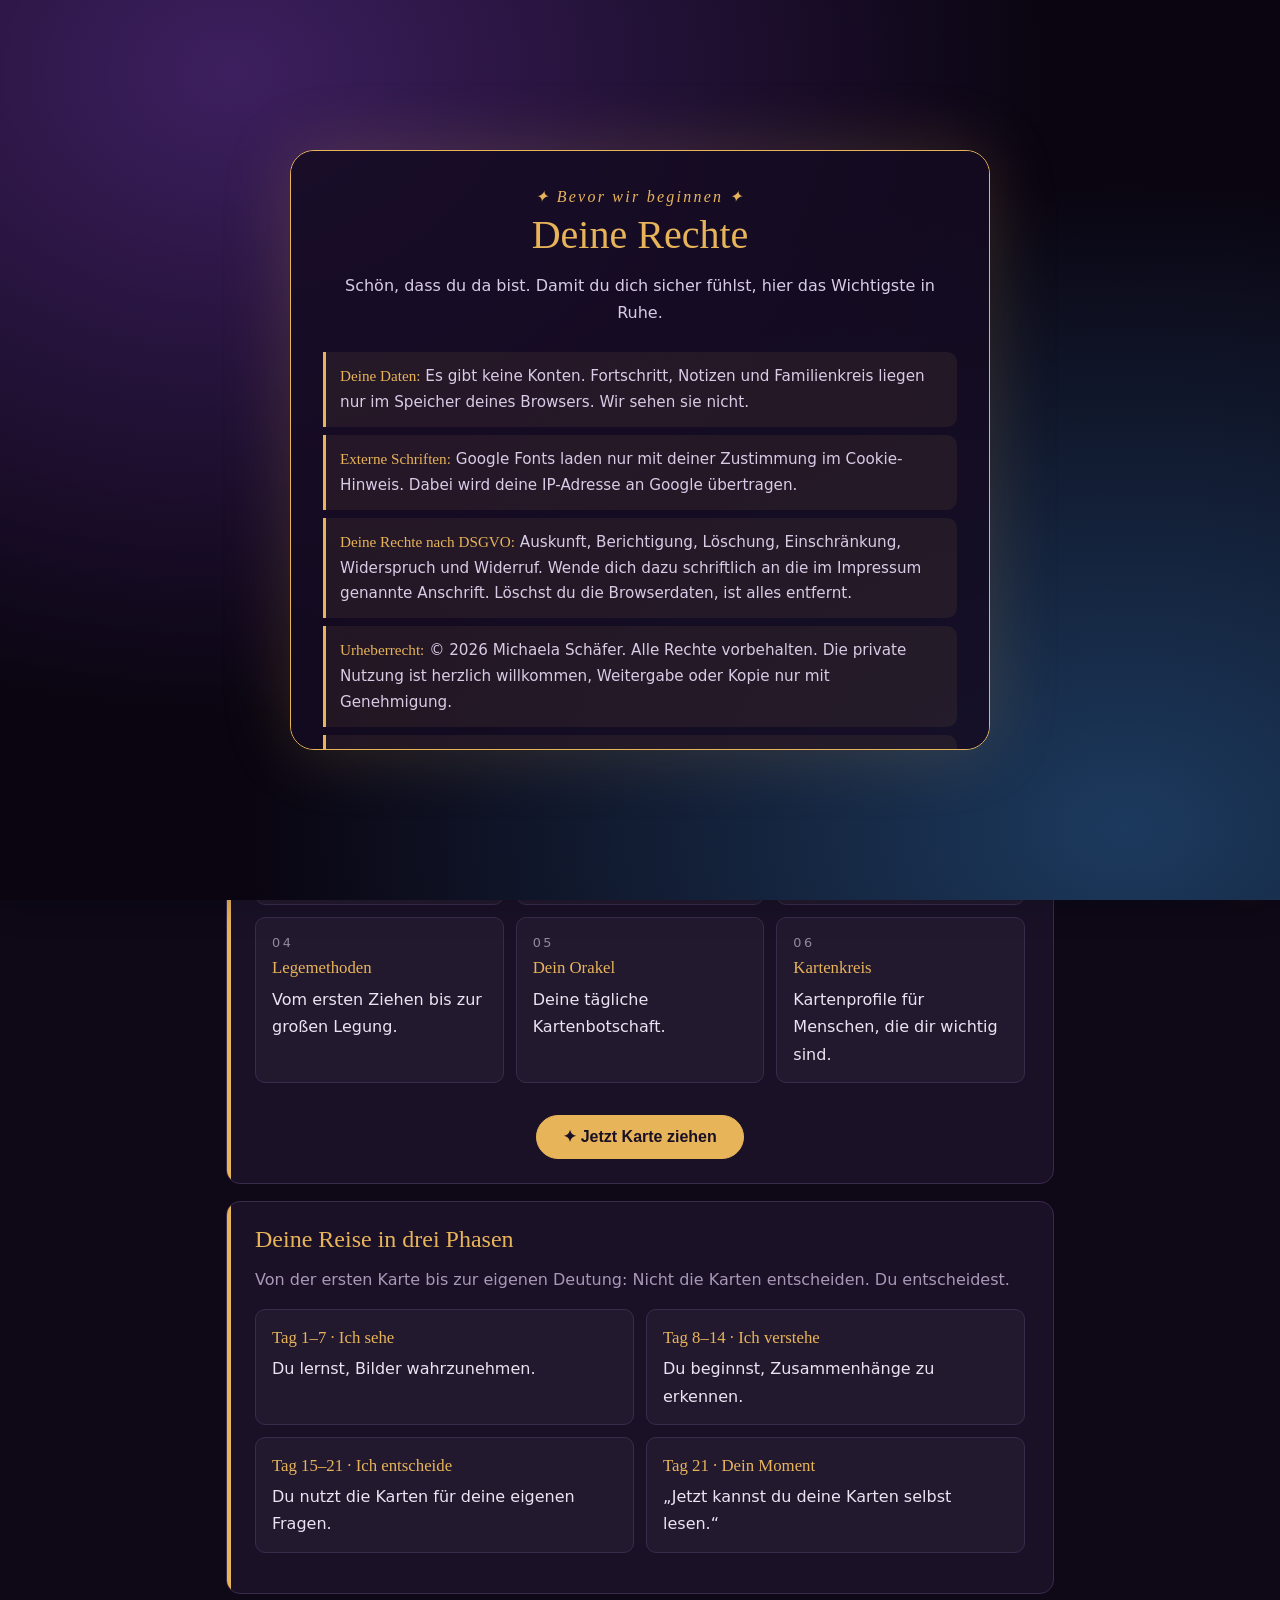
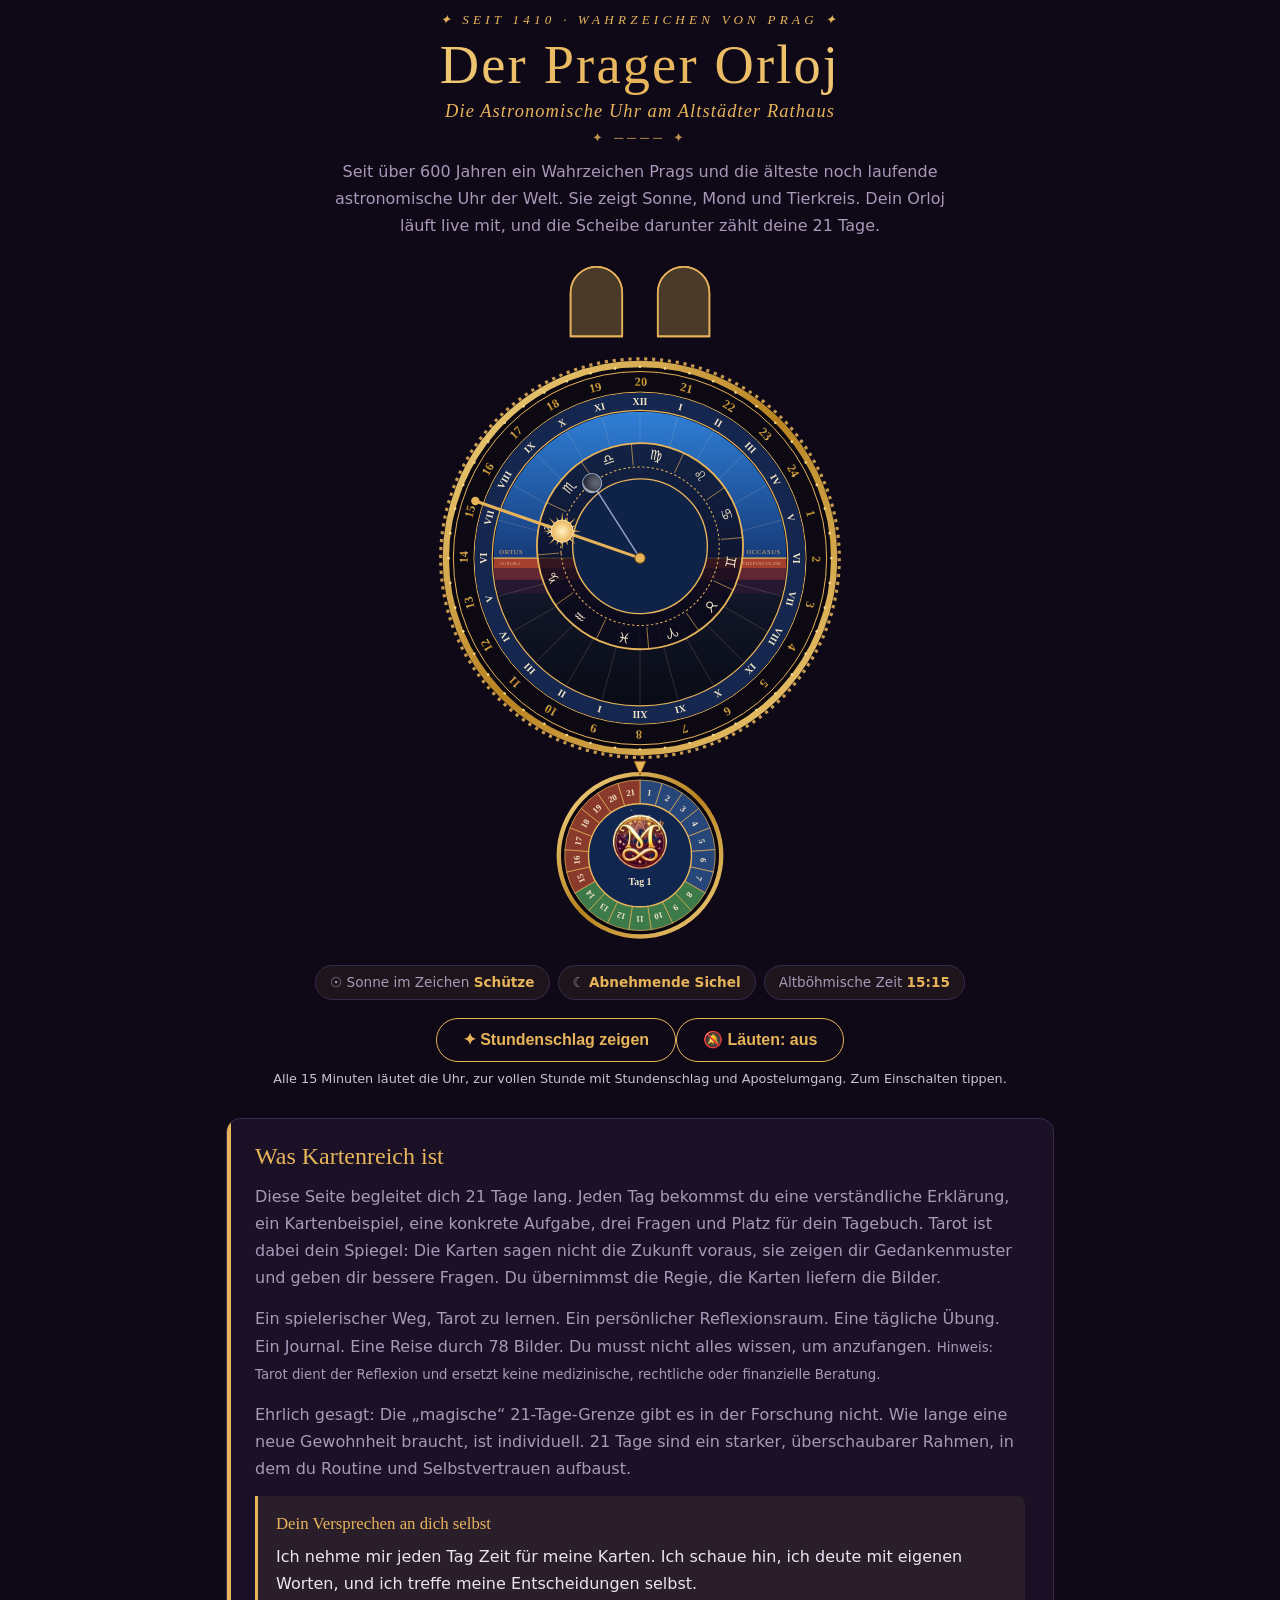
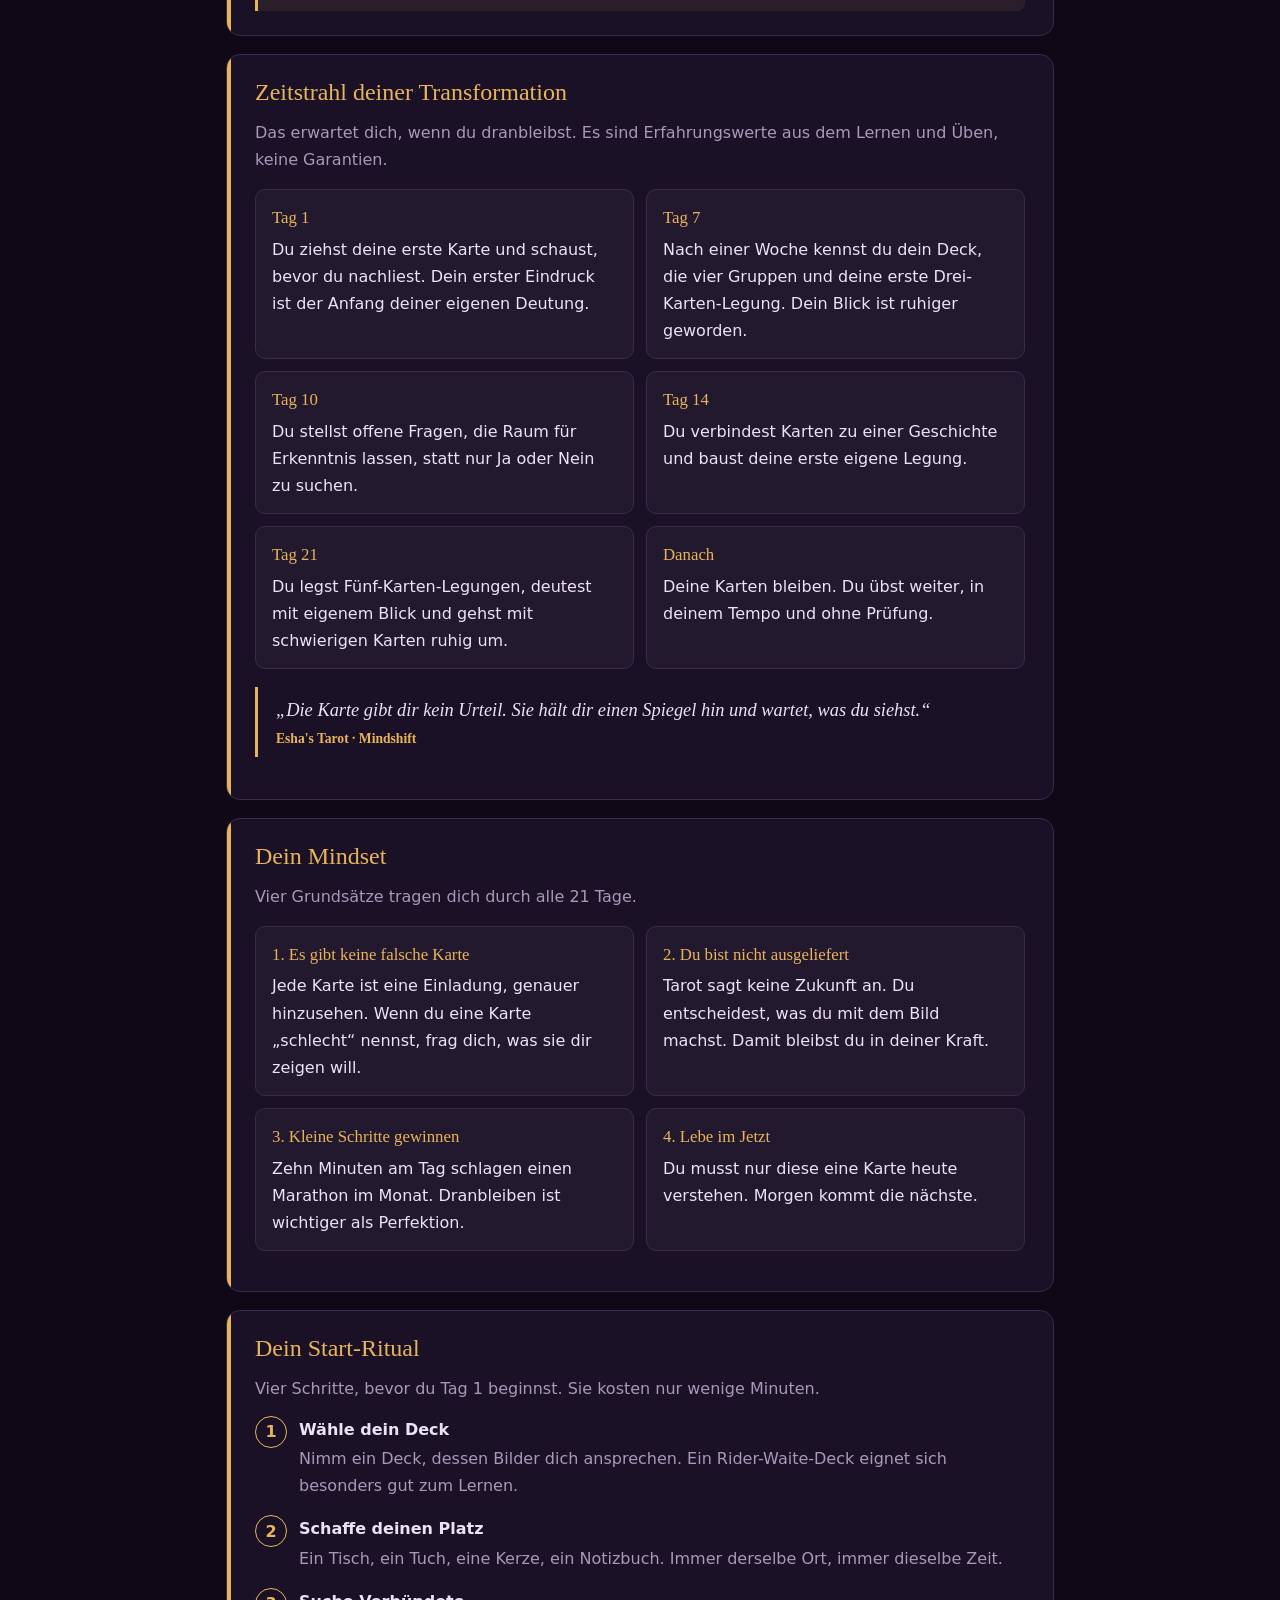
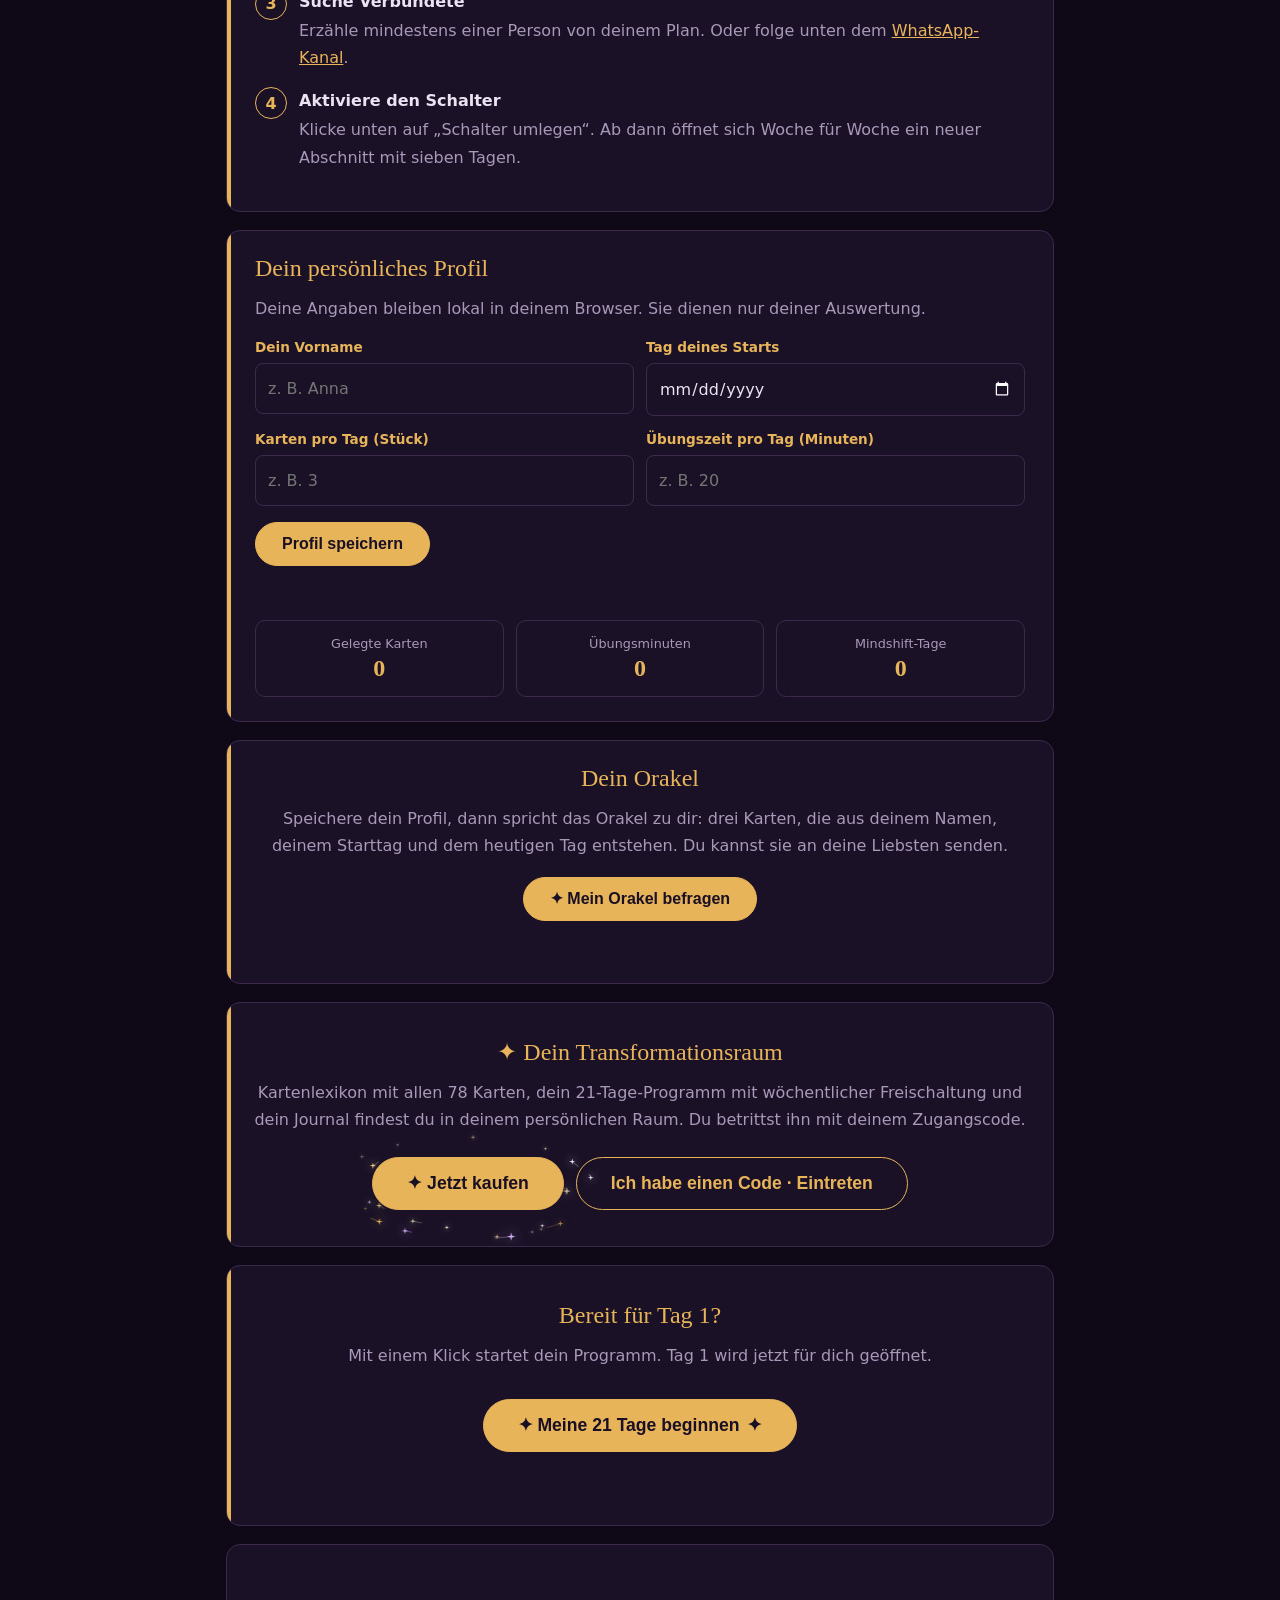
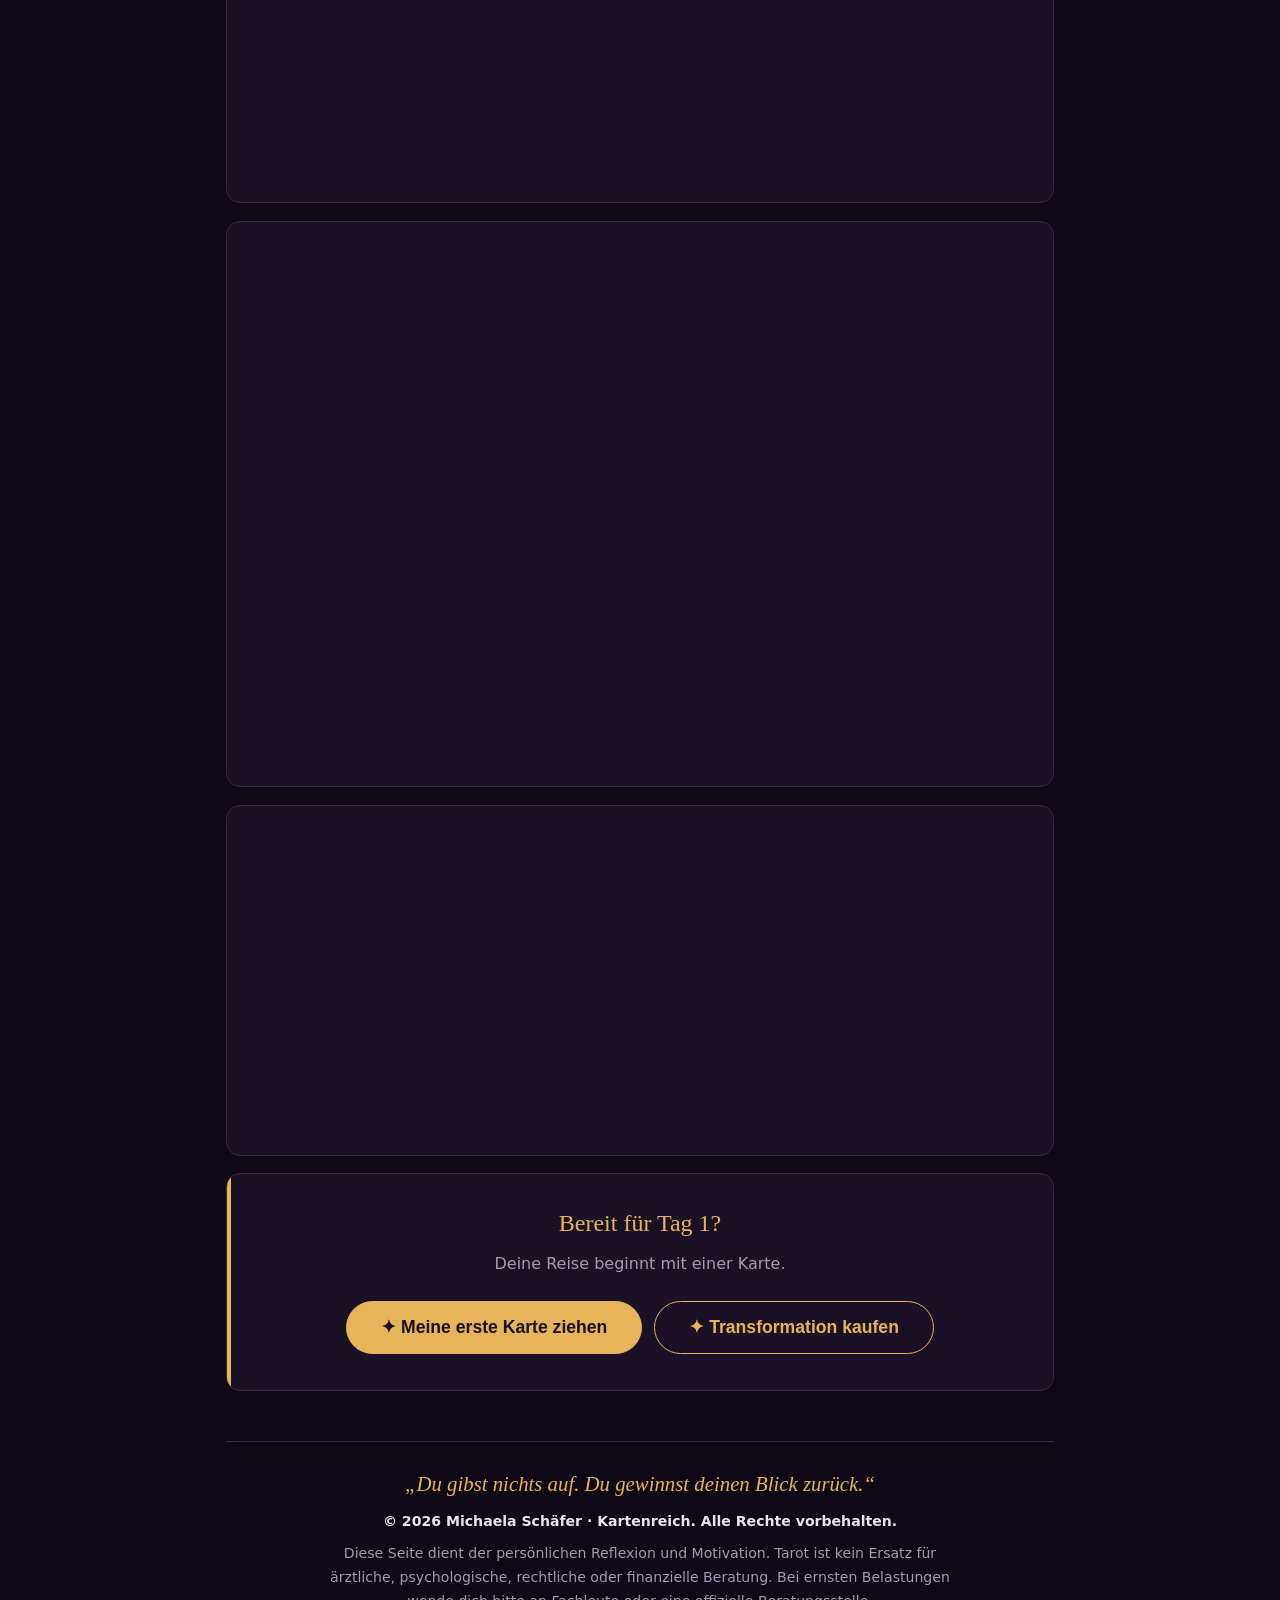
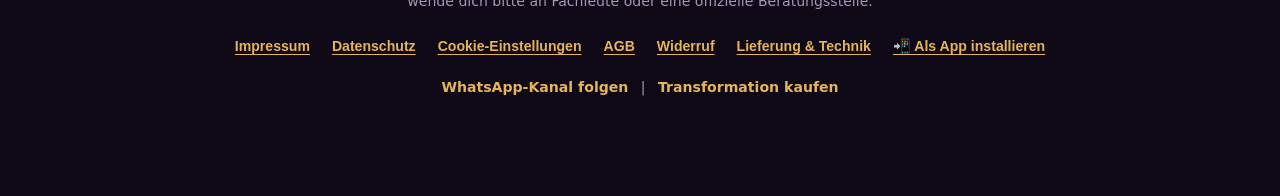
==== commit d427b7b2: "Add files via upload" ====
--- a/index.html
+++ b/index.html
@@ -1349,6 +1349,8 @@
 else(navigator.clipboard?navigator.clipboard.writeText(t+(k2==="rec"&&u?"\n"+u:"")):Promise.reject()).then(()=>{b.textContent="Kopiert ✓";setTimeout(()=>b.textContent=old,1800)},()=>{b.textContent="Nicht möglich"})});
 })();
 
+/* Fallback: fehlt ein Kartenbild, wird die gezeichnete Karte gezeigt */
+document.addEventListener("error",e=>{const im=e.target;if(!im||im.tagName!=="IMG")return;const f=im.closest(".cf.im");const k=(im.getAttribute("src")||"").match(/cards\/([^/]+)\.jpg$/);if(!f||!k)return;const c=CARDS.find(x=>x.id===k[1]);if(!c)return;f.classList.remove("im");f.innerHTML='<small>'+c.num+'</small><div class="ar">'+art(c)+'</div><div><b>'+c.name+'</b></div>'},true);
 /* ===== APP: Animationen nur sichtbar, Installation, Offline ===== */
 (function(){
 const io=new IntersectionObserver(es=>es.forEach(e=>e.target.classList.toggle("vis",e.isIntersecting)),{root:$("trk"),threshold:.1});
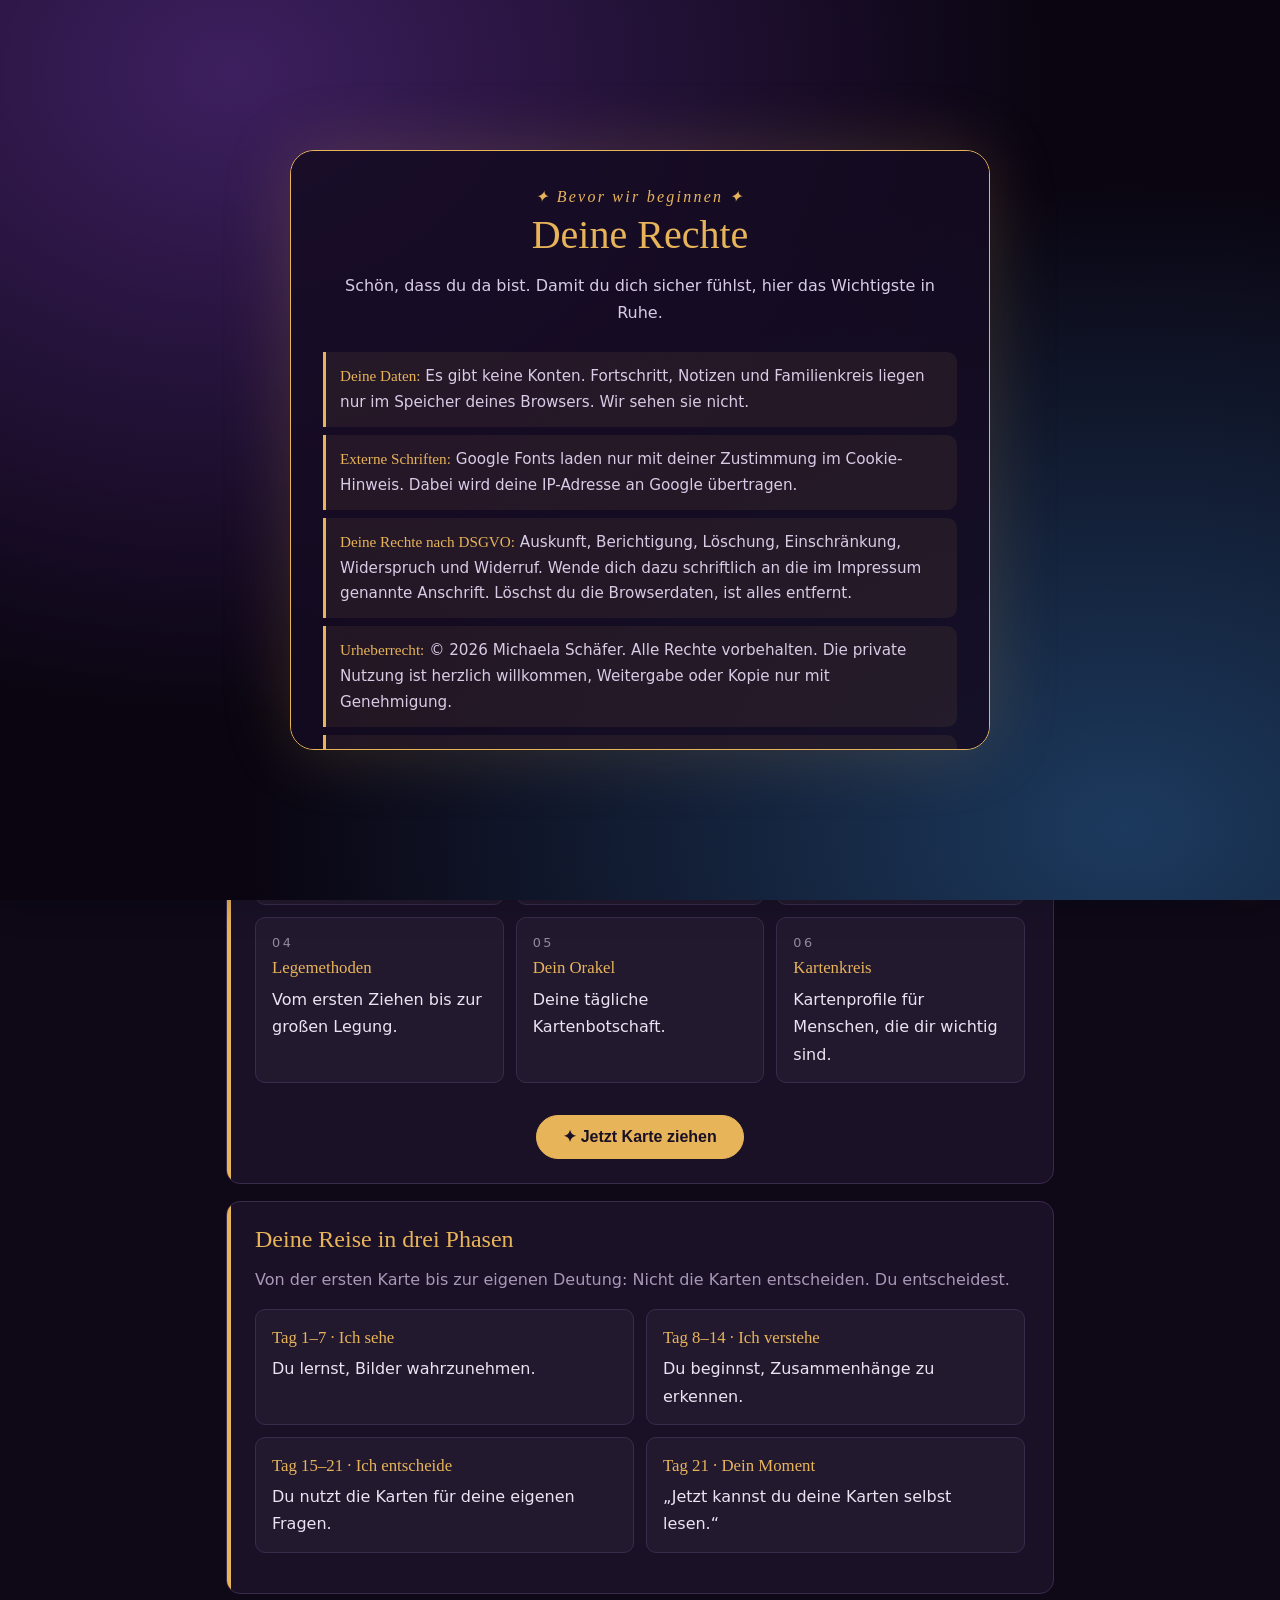
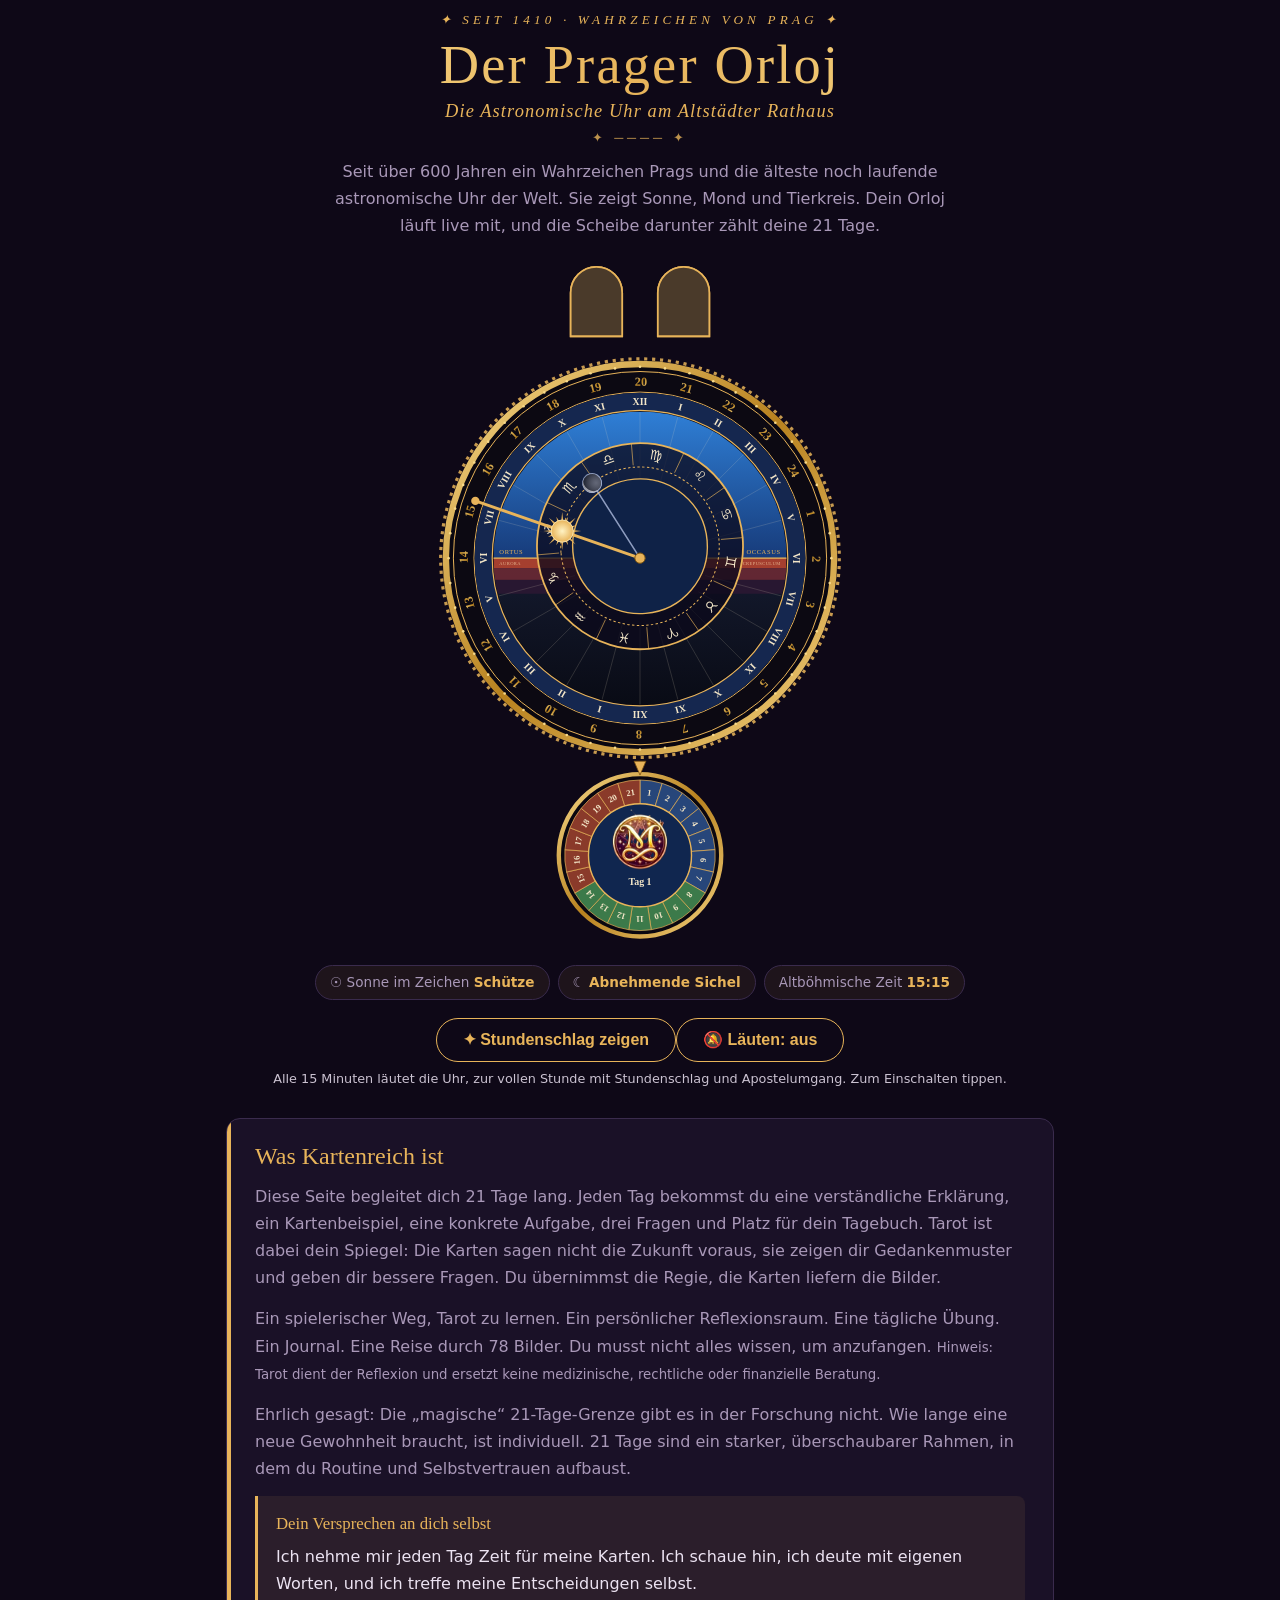
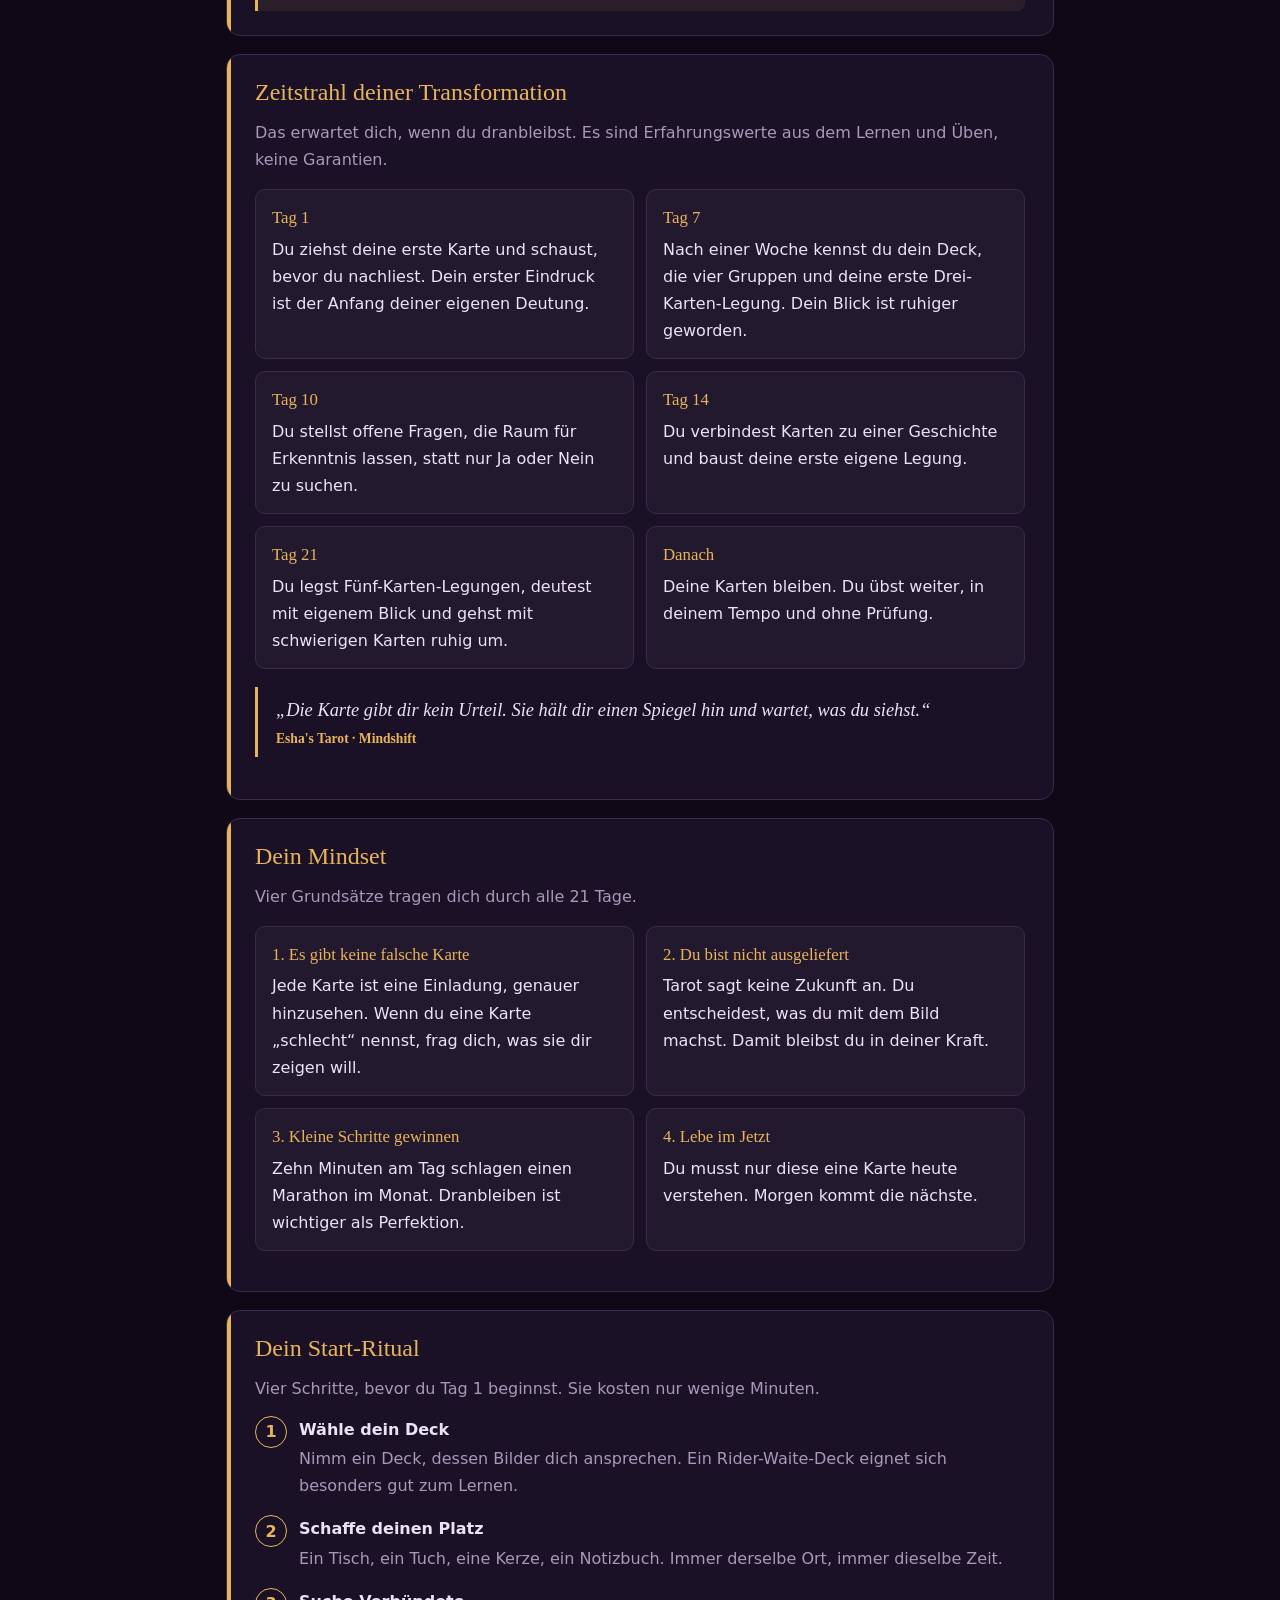
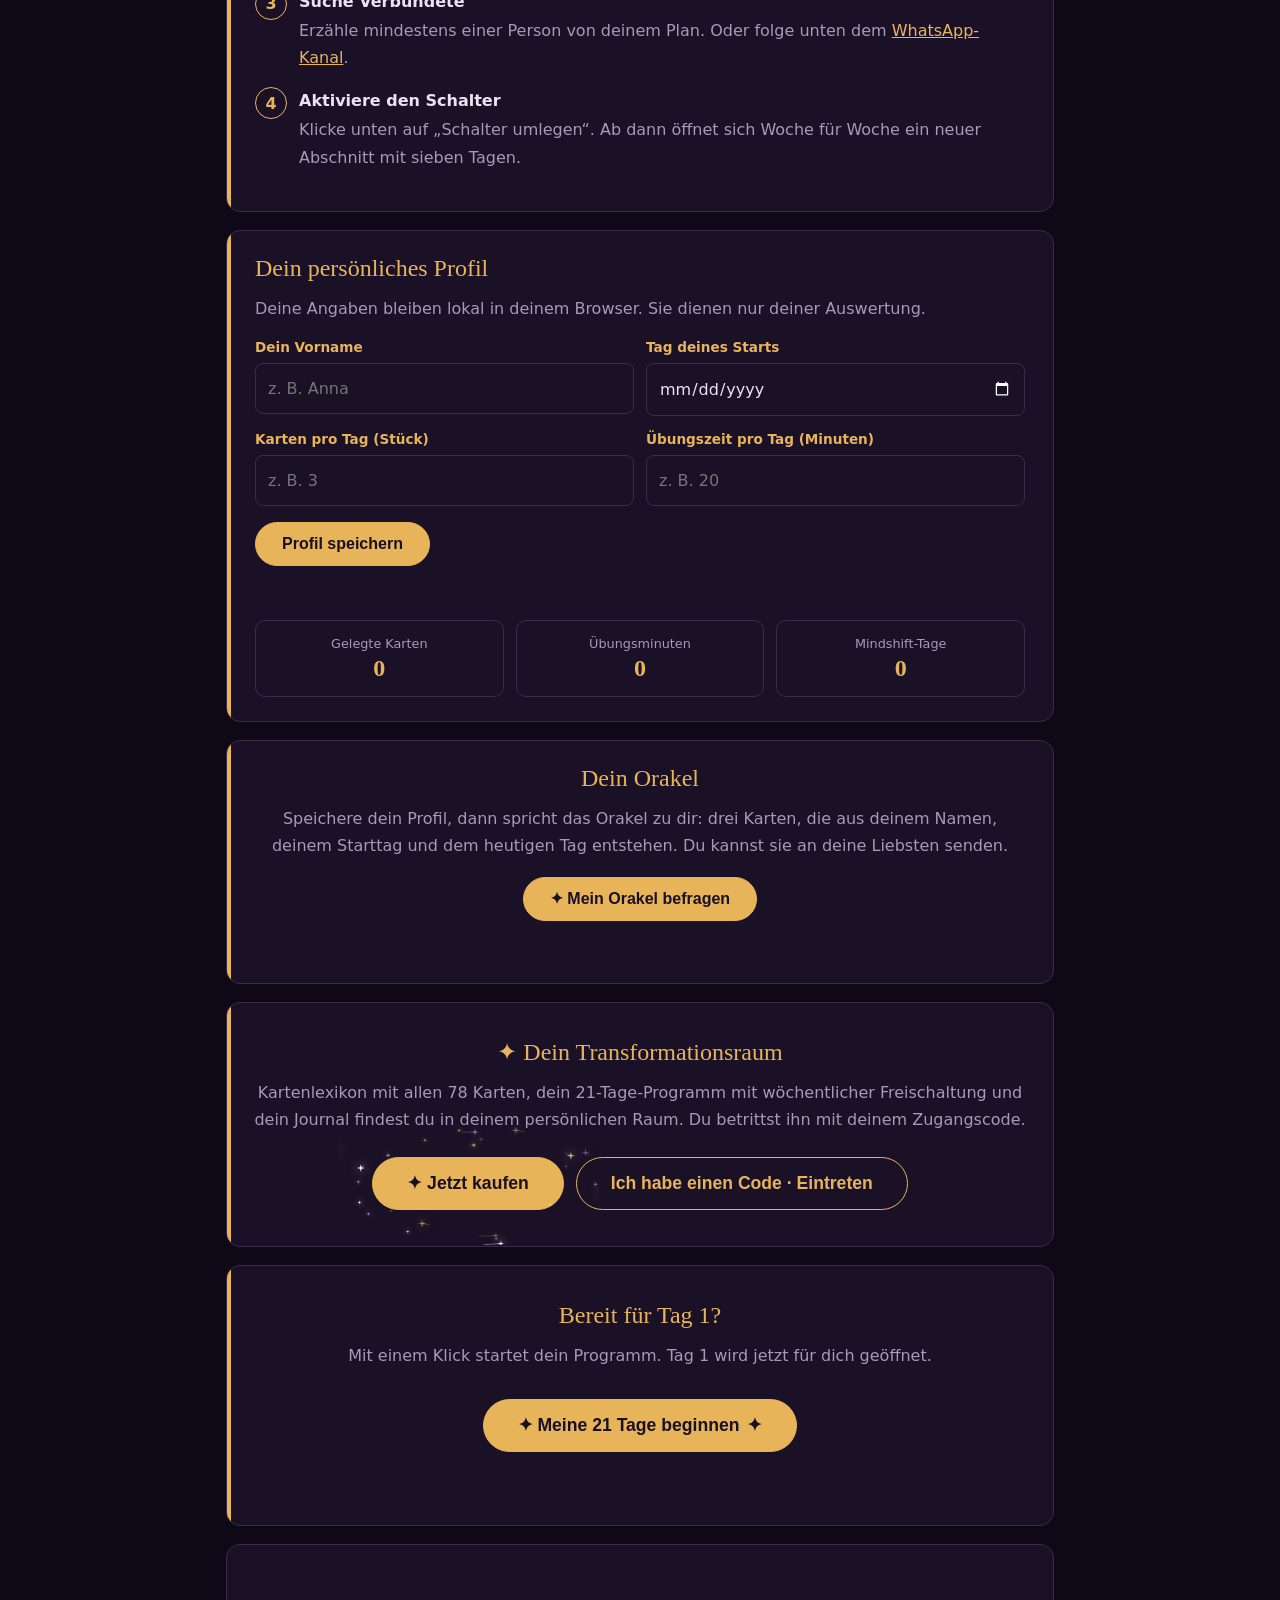
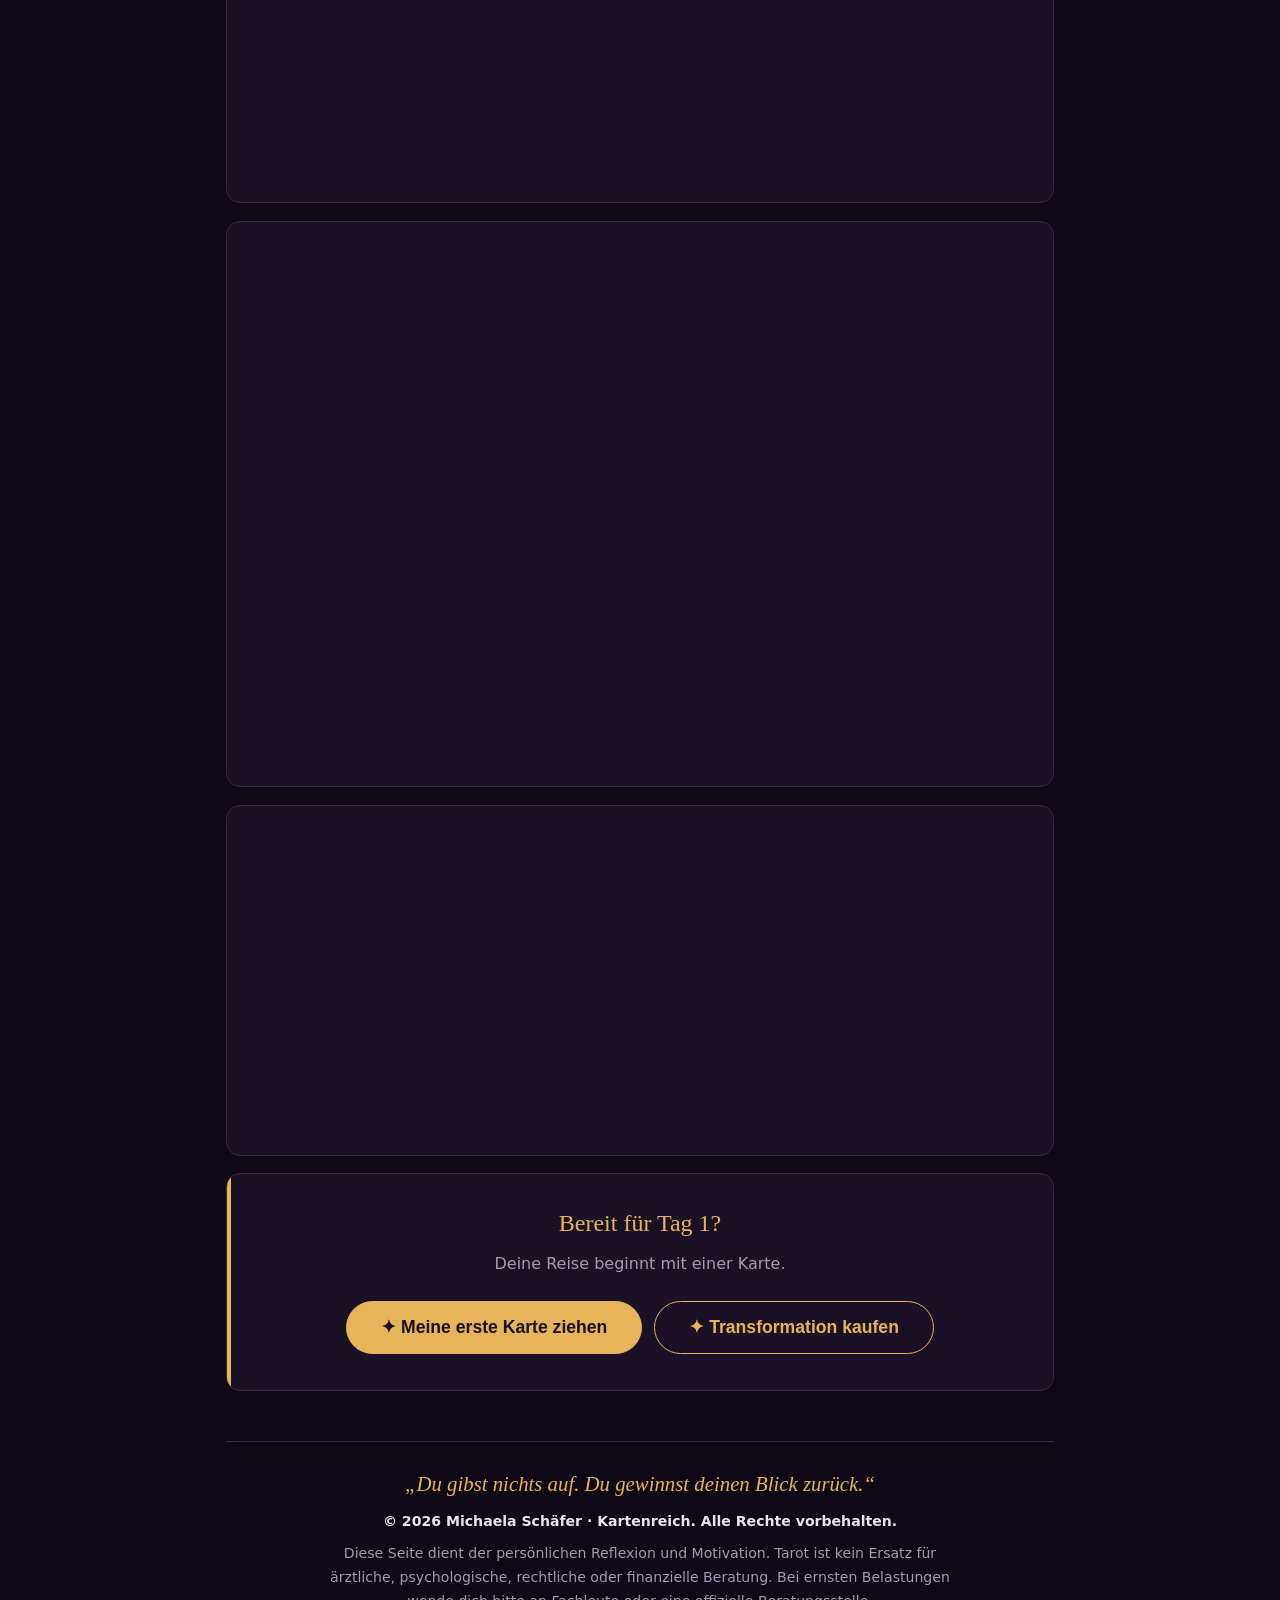
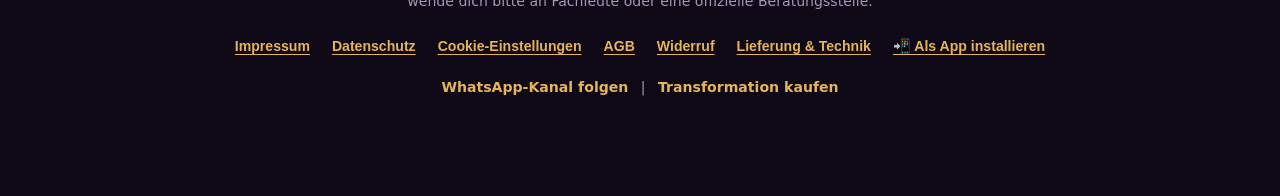
==== commit f05f3bff: "Add files via upload" ====
--- a/index.html
+++ b/index.html
@@ -861,6 +861,7 @@
 const D=[["Deine erste Karte", "Du beginnst nicht mit Wissen. Du beginnst mit einem Blick.", "Heute geht es nur um eines: eine Karte wirklich anzuschauen. Noch keine langen Bedeutungslisten, kein Auswendiglernen. Nimm dir einen ruhigen Moment, ziehe eine Karte und bleibe bei dem, was du tatsächlich siehst.", "Eine Tarotkarte ist kein Rätsel, bei dem du sofort die eine richtige Antwort finden musst. Sie ist ein Bild. Und Bilder dürfen Fragen auslösen. Dein erster Eindruck ist deshalb kein Fehler, sondern ein Teil deiner späteren Deutung.", "Ziehst du Die Sonne, musst du nicht sofort „Glück“ sagen. Vielleicht fällt dir zuerst das helle Licht auf. Vielleicht das Kind. Vielleicht spürst du Leichtigkeit – oder du denkst an einen Moment, in dem du endlich wieder frei durchatmen konntest. Genau dort beginnt deine persönliche Deutung.", "Du darfst erst schauen und erst danach nachlesen. Je besser du deine eigene Wahrnehmung kennenlernst, desto leichter wird es später, Buchwissen und Intuition miteinander zu verbinden.", "Ziehe eine Karte. Schreibe fünf Dinge auf, die du wirklich siehst. Schreibe danach drei Wörter zu deinem Gefühl. Erst jetzt darfst du die Bedeutung nachlesen und einen Satz ergänzen: „Für mich bekommt diese Karte heute zusätzlich die Farbe von …“", "Anfänger suchen oft sofort nach der perfekten Bedeutung und übergehen dabei ihr eigenes Bild. So klingt jede Karte schnell gleich. Dein Auftrag heute ist das Gegenteil: erst wahrnehmen, dann verstehen.", ["Was sehe ich als Erstes?", "Welches Gefühl löst die Karte in mir aus?", "Wenn die Karte heute einen Satz zu mir sagen würde – welcher könnte es sein?"], "Schließe die Augen für zehn Sekunden. Öffne sie wieder und notiere das erste Detail, das dich ansieht. Dieses Detail bekommt heute einen Ehrenplatz in deinem Tagebuch.", ["Meine Karte heute", "Mein erster Eindruck", "Das Detail, das hängen bleibt"], "Du musst heute noch keine Tarotdeuterin und kein Tarotdeuter sein. Du hast etwas Wichtigeres getan: Du hast begonnen, eine Karte nicht nur anzusehen, sondern mit ihr in Beziehung zu treten.", "Tag 1 ist geschafft. Eine Karte kennst du jetzt nicht nur mit dem Namen, sondern mit deinem eigenen Blick."], ["Deine 78 Karten kennenlernen", "Aus vielen Bildern wird langsam ein vertrautes Reich.", "Heute bekommst du Orientierung. Ein Tarotdeck hat 78 Karten: 22 große Karten und 56 Karten der vier Gruppen Stäbe, Kelche, Schwerter und Münzen. Du musst sie nicht heute auswendig können.", "Die großen Karten erzählen von wichtigen Themen und Wendepunkten. Die vier Gruppen bringen dich näher an das tägliche Leben: Stäbe stehen häufig für Tatkraft und Ideen, Kelche für Gefühle und Beziehungen, Schwerter für Gedanken, Worte und Entscheidungen, Münzen für Arbeit, Körper, Geld und Sicherheit.", "Der Narr kann für Aufbruch und Neugier stehen. Die Herrscherin kann Fülle, Kreativität und Fürsorge berühren. Zehn der Münzen kann Familie, Bestand oder materielle Sicherheit in den Blick bringen. Diese Stichworte sind Startpunkte, keine Gefängnisse.", "Du lernst schneller, wenn du die Karten in Geschichten und Bilder einordnest. Heute geht es deshalb nicht um 78 perfekte Definitionen, sondern um Vertrautheit.", "Lege 15 Karten offen aus. Wähle drei Karten, die dich spontan anziehen, und drei, die dich ratlos machen. Schreibe jeweils nur einen Satz dazu.", "Der häufigste Fehler: alle Bedeutungen auf einmal lernen zu wollen. Das macht aus einem spannenden Bild schnell eine Prüfung. Lass dein Gedächtnis wachsen, statt es zu überladen.", ["Welche drei Karten ziehen mich an?", "Welche Karte verstehe ich überhaupt nicht?", "Welche Karte möchte ich unbedingt irgendwann genauer kennenlernen?"], "Ziehe blind eine Karte. Bevor du ihren Namen liest, gib ihr einen persönlichen Spitznamen. Erst danach schaust du nach, welche Karte es ist.", ["Eine Karte, die ich behalten möchte", "Eine Karte, die mich fordert", "Mein Spitzname für die Überraschungskarte"], "Du baust heute kein Lexikon im Kopf. Du baust Vertrautheit auf. Und genau diese Vertrautheit wird später dafür sorgen, dass du nicht bei jeder Karte stehen bleibst und denkst: „Was soll ich jetzt damit machen?“", "Dein Kartenreich bekommt Konturen. Morgen gehst du einen Schritt tiefer."], ["Die 22 großen Karten", "Du betrittst den großen Weg durch das Tarot.", "Die 22 großen Karten lassen sich wie eine Reise betrachten. Der Narr beginnt frei und neugierig. Danach begegnen wir Fähigkeiten, Entscheidungen, Prüfungen, Veränderungen, Hoffnung und neuen Blickwinkeln.", "Versuche heute, die großen Karten nicht als starre Liste zu betrachten. Frage dich: Welche Geschichte könnte hier gerade erzählt werden? Manche Karten fühlen sich leicht an, andere unbequem. Unbequem bedeutet nicht automatisch schlecht.", "Der Wagen kann Bewegung und Entschlossenheit zeigen. Der Tod kann für Ende, Übergang und Veränderung stehen – nicht als wörtliche Vorhersage. Der Stern kann Hoffnung, Orientierung und Vertrauen berühren.", "Schwierige Bilder dürfen dich irritieren. Das gehört zum Lernen. Eine Karte wird nicht dadurch gefährlich, dass sie dunkel aussieht.", "Wähle drei große Karten: eine für einen Anfang, eine für eine Herausforderung und eine für Hoffnung. Schreibe zu jeder Karte eine kleine Überschrift.", "Viele Anfänger erschrecken bei Tod, Turm, Teufel oder Zehn der Schwerter und springen sofort zu einer Katastrophe. Bleibe beim Bild und bei deiner Frage.", ["Welche große Karte spricht mich heute an?", "Welche Karte macht mich neugierig?", "Welche Karte erinnert mich an eine eigene Erfahrung?"], "Erzähle eine Drei-Satz-Geschichte über eine große Karte, ohne in einem Buch nachzusehen.", ["Meine Karte für einen Anfang", "Meine Herausforderungskarte", "Meine Hoffnungskarte"], "Du beginnst, Karten als Entwicklung zu sehen. Das verändert deinen Blick: Eine Karte ist nicht nur „Bedeutung“, sondern kann ein Abschnitt einer Geschichte sein.", "Du kennst jetzt den großen Weg. Morgen lernst du die vier Kräfte kennen, die dir im Alltag immer wieder begegnen."], ["Die vier Gruppen verstehen", "Stäbe, Kelche, Schwerter und Münzen – vier Türen in dieselbe Welt.", "Heute lernst du die vier Gruppen als Orientierung kennen. Sie sind keine Schubladen, sondern vier verschiedene Blickrichtungen auf das Leben.", "Stäbe: Tatkraft, Ideen, Mut, Arbeit, Bewegung. Kelche: Gefühle, Beziehungen, Nähe, Sehnsucht. Schwerter: Denken, Sprache, Entscheidungen, Konflikte. Münzen: Arbeit, Geld, Körper, Zuhause, Sicherheit.", "Bei einer Frage zur Arbeit können viele Münzen auf praktische Themen hinweisen. Bei einer Beziehungsfrage können Kelche wichtig werden. Aber eine Schwertkarte kann in einer Beziehung genauso bedeutsam sein, wenn es um Worte oder Entscheidungen geht.", "Die Gruppe gibt dir einen Hinweis, nicht die fertige Antwort. Eine Karte bleibt immer Teil deiner Frage und deiner Legung.", "Ziehe je eine Karte aus Stäben, Kelchen, Schwertern und Münzen. Schreibe unter jede Karte: „Hier geht es möglicherweise um …“", "„Kelche sind immer Liebe“ oder „Schwerter sind immer schlecht“ klingt einfach, ist aber zu eng. Erlaube den Karten mehr Raum.", ["Welche Gruppe fühlt sich für mich am vertrautesten an?", "Welche Gruppe fällt mir schwer?", "Welches dieser vier Themen beschäftigt mich gerade am meisten?"], "Ordne die vier Gruppen danach, was heute in deinem Leben am meisten Raum einnimmt. Morgen darf die Reihenfolge schon wieder anders sein.", ["Platz 1", "Platz 2", "Platz 3", "Platz 4", "Die Gruppe, die ich näher kennenlernen möchte"], "Du bekommst heute einen inneren Kompass. Wenn du später mehrere Karten siehst, kannst du schneller erkennen, welche Lebensbereiche gerade miteinander sprechen.", "Vier Gruppen, vier Blickrichtungen – und trotzdem nur ein Kartenreich."], ["Bilder lesen lernen", "Bevor du eine Karte erklärst, lass sie erst einmal erzählen.", "Heute trainierst du eine der wichtigsten Fähigkeiten überhaupt: genau hinsehen. Wer Bilder lesen kann, braucht nicht bei jeder Karte eine fertige Erklärung auswendig zu kennen.", "Frage: Wer ist zu sehen? Wo spielt die Szene? Was bewegt sich? Was wirkt ruhig? Welche Farben fallen auf? Wohin schauen die Figuren? Was fühlt sich offen oder geschlossen an?", "Bei Acht der Kelche kannst du zunächst nur beschreiben: Eine Person geht fort, hinter ihr stehen Kelche, vor ihr liegt ein Weg. Erst danach fragst du, was dieses Weggehen in deiner Situation bedeuten könnte.", "Dein erster Eindruck ist ein Hinweis, nicht die gesamte Wahrheit. Bild, Frage, Kartenposition und dein Wissen arbeiten später zusammen.", "Wähle eine Karte. Schreibe zehn Sätze, in denen das Wort „bedeutet“ nicht vorkommt. Beschreibe nur, was du siehst und was du wahrnimmst.", "Nicht jedes winzige Detail muss eine geheime Botschaft sein. Wenn du zehn Symbole zwanghaft entschlüsselst, verlierst du oft die einfache Geschichte des Bildes.", ["Was sehe ich wirklich?", "Welches Detail springt mir ins Auge?", "Was könnte dieses Bild in meiner Situation erzählen?"], "Drehe die Karte um. Nach einer Minute zeichnest du aus dem Gedächtnis drei Dinge, die du gesehen hast.", ["Das Bild in drei Worten", "Mein stärkstes Detail", "Meine mögliche Geschichte"], "Heute trainierst du etwas, das dir bei jeder späteren Legung helfen wird: Du wirst ruhiger. Du schaust genauer. Und du merkst, dass eine Karte bereits viel erzählt, bevor du ein einziges Buch aufschlägst.", "Dein Blick wird schärfer. Morgen setzt du drei Karten nebeneinander."], ["Deine erste Drei-Karten-Legung", "Jetzt werden aus einzelnen Karten erste Geschichten.", "Drei Karten reichen völlig aus, um eine kleine Geschichte zu lesen. Für heute nutzen wir: Vergangenheit – Gegenwart – nächster Schritt.", "Die erste Karte zeigt einen Hintergrund. Die zweite beschreibt, was gerade im Mittelpunkt steht. Die dritte kannst du als mögliche Richtung oder als nächsten Schritt betrachten. Sie ist keine festgeschriebene Zukunft.", "Frage: „Was darf ich über meine aktuelle berufliche Situation erkennen?“ Ziehst du eine Karte des Rückzugs, eine Karte des Drucks und danach eine Karte der Bewegung, kannst du daraus eine Entwicklung lesen: erst sammeln, dann erkennen, dann handeln.", "Eine gute Drei-Karten-Legung liest sich wie ein Satz. Die Karten stehen nicht nebeneinander wie drei einzelne Lexikoneinträge.", "Lege drei Karten. Schreibe zu jeder Karte einen Satz. Danach schreibst du einen vierten Satz, der alle drei miteinander verbindet.", "Anfänger geben jeder Karte eine eigene Bedeutung und hören danach auf. Frag immer: „Was passiert zwischen diesen Karten?“", ["Was erzählt die erste Karte?", "Was sehe ich in der zweiten?", "Was möchte ich aus der dritten mitnehmen?"], "Gib deiner Legung einen Buchtitel. Er darf ernst, lustig oder überraschend sein.", ["Mein Buchtitel", "Der Satz, der alles verbindet", "Mein nächster Schritt"], "Das ist ein wichtiger Moment: Du hast heute nicht nur Karten gezogen. Du hast angefangen, aus Karten eine zusammenhängende Aussage zu bauen.", "Deine erste kleine Legung steht. Morgen hältst du an und schaust zurück."], ["Deine erste Woche", "Nicht schneller werden – bewusster werden.", "Heute ist kein Prüfungstag. Heute ist ein Blick zurück. Was hat sich verändert, seit du die erste Karte gezogen hast?", "Lernen zeigt sich nicht nur daran, wie viele Karten du kennst. Es zeigt sich daran, dass du bessere Fragen stellst, genauer hinschaust und weniger Angst vor einer unbekannten Karte hast.", "Vielleicht war eine Karte am ersten Tag „komisch“ und wirkt heute schon vertrauter. Genau das ist Fortschritt: Nicht die Karte hat sich verändert – dein Blick auf sie.", "Vergleiche dich nicht mit Menschen, die seit Jahren Karten legen. Vergleiche dich mit deinem ersten Tag.", "Ziehe eine Karte mit der Frage: „Was nehme ich aus meiner ersten Woche mit?“ Schreibe anschließend drei Dinge auf, die dir heute leichter fallen.", "Viele machen aus Lernen einen Wettlauf. Sie denken: „Ich kann noch nicht genug.“ Heute geht es darum zu sehen, was bereits da ist.", ["Was habe ich diese Woche gelernt?", "Was habe ich über mich selbst entdeckt?", "Was möchte ich nächste Woche ausprobieren?"], "Schau dir deine erste Tagesnotiz an. Schreibe darunter einen neuen Satz: „Heute sehe ich darin …“", ["Das kann ich heute besser", "Das hat mich überrascht", "Darauf bin ich neugierig"], "Du hast die erste Etappe nicht nur hinter dir. Du hast Beweise gesammelt, dass Lernen durch Wiederholung funktioniert. Deine Karten werden vertrauter, weil du ihnen Zeit gibst.", "Eine Woche Kartenreich. Morgen beginnt dein Umgang mit der Tageskarte."], ["Die Tageskarte", "Eine Karte als Begleiter durch einen ganz normalen Tag.", "Eine Tageskarte muss keine Vorhersage sein. Du kannst sie als Frage an dich selbst nutzen: „Was darf ich heute besonders beachten?“", "Ziehe morgens eine Karte. Notiere deinen ersten Eindruck. Abends schaust du zurück: Wo hat dich das Thema berührt? Vielleicht überhaupt nicht. Auch das ist eine wertvolle Beobachtung.", "Ziehst du Der Eremit, musst du nicht erwarten, dass du den ganzen Tag allein bist. Vielleicht merkst du nur, dass du zehn Minuten Ruhe brauchst, bevor du eine Entscheidung triffst.", "Die Karte ist ein Denkimpuls. Du musst nicht jedes Ereignis passend machen.", "Ziehe morgens eine Tageskarte. Schreibe abends zwei Sätze: „Heute habe ich … bemerkt.“ und „Morgen möchte ich …“", "Anfänger versuchen manchmal, die Tageskarte zwanghaft überall wiederzufinden. Lass den Tag frei. Die Karte darf dich begleiten, ohne dass du sie beweisen musst.", ["Was fällt mir morgens auf?", "Wo begegnet mir das Thema im Laufe des Tages?", "Was nehme ich abends daraus mit?"], "Statt zu fragen, was passieren wird, wähle eine Haltung: „Wenn ich heute mehr von dieser Karte leben würde, wie könnte das aussehen?“", ["Meine Tageskarte", "Morgens", "Abends"], "Du bringst Tarot aus dem besonderen Moment zurück ins echte Leben. Genau dort wird es spannend: zwischen Frühstück, Arbeit, Gesprächen, Entscheidungen und kleinen Pausen.", "Die Karte muss nicht die Welt verändern. Manchmal reicht es, wenn sie deinen Blick für einen Moment verändert."], ["Gestern, heute und dein nächster Schritt", "Eine Legung, die dich nicht festlegt, sondern dir Möglichkeiten zeigt.", "Heute vertiefst du die Drei-Karten-Legung. Die Positionen lauten: Was liegt hinter mir? Was braucht jetzt Aufmerksamkeit? Welcher nächste Schritt ist möglich?", "Der entscheidende Punkt ist die dritte Karte: Sie ist keine Anweisung und kein festgeschriebener Ausgang. Sie zeigt eine Möglichkeit, eine Haltung oder einen Schritt, den du prüfen kannst.", "Bei einer Arbeitsfrage kann die Vergangenheit eine Phase des Wartens zeigen, die Gegenwart Überforderung, der nächste Schritt vielleicht eine Karte des Gesprächs. Daraus entsteht keine Garantie – aber eine gute Frage: „Welches Gespräch schiebe ich vor mir her?“", "Tarot kann Möglichkeiten sichtbar machen. Entscheiden und handeln bleibst du selbst.", "Nimm eine kleine, reale Frage aus deinem Alltag. Lege drei Karten und formuliere bei Karte drei immer einen selbst gewählten Handlungssatz.", "Die Zukunftskarte wie einen unumstößlichen Fahrplan zu behandeln. Das nimmt dir genau die Freiheit, die deine Karten sichtbar machen können.", ["Was darf ich aus der Vergangenheit lernen?", "Was braucht jetzt meine Aufmerksamkeit?", "Welchen kleinen Schritt kann ich selbst gehen?"], "Schreibe zwei Mini-Szenarien: „Wenn ich nichts verändere …“ und „Wenn ich einen kleinen Schritt mache …“", ["Meine Frage", "Der kleine Schritt", "Was ich selbst beeinflussen kann"], "Heute wird aus Deutung langsam Orientierung. Du musst nicht wissen, was morgen passiert. Du darfst herausfinden, was heute wichtig ist.", "Eine Karte kann eine Möglichkeit zeigen. Deine Entscheidung gehört immer dir."], ["Die richtige Frage finden", "Eine gute Frage öffnet die Karte.", "Heute lernst du eine Fähigkeit, die deine gesamten späteren Legungen verändert: Fragen so zu stellen, dass sie Raum für Erkenntnis lassen.", "Statt „Wird er mich anrufen?“ kannst du fragen: „Was darf ich über unsere Verbindung verstehen?“ Statt „Bekomme ich den Job?“: „Was kann ich für meinen beruflichen Weg gerade erkennen?“", "Geschlossene Fragen suchen oft nur Ja oder Nein. Offene Fragen lassen Bild, Gefühl, Position und eigene Gedanken miteinander arbeiten.", "Schreibe deine Frage vor dem Mischen auf. Wenn du nicht weißt, was du eigentlich wissen möchtest, wird auch die Legung schnell unklar.", "Nimm drei Ja-Nein-Fragen und formuliere sie offen um. Nutze dabei Wörter wie „verstehen“, „erkennen“, „beachten“, „lernen“ oder „beeinflussen“.", "Fünf Fragen gleichzeitig zu stellen und danach so lange Karten zu ziehen, bis eine Antwort gefällt. Eine klare Frage bringt mehr Ruhe.", ["Was beschäftigt mich wirklich?", "Was möchte ich verstehen?", "Was kann ich selbst beeinflussen?"], "Streiche in einer Frage die Wörter „wird“, „muss“ und „wann“. Formuliere sie neu, sodass du selbst wieder Handlungsspielraum bekommst.", ["Meine ursprüngliche Frage", "Meine neue Frage", "Warum ist sie besser"], "Du veränderst heute nicht nur deine Fragen. Du veränderst, wie du Karten benutzt: weg vom bloßen Warten auf eine Antwort, hin zum echten Betrachten und Verstehen.", "Eine gute Frage ist wie eine offene Tür. Morgen schauen zwei Karten gemeinsam hindurch."], ["Zwei Karten erzählen zusammen", "Nicht Karte eins und Karte zwei – sondern die Geschichte dazwischen.", "Zwei Karten können sich verstärken, ergänzen, widersprechen oder überraschend miteinander sprechen.", "Ziehe zwei Karten. Beschreibe zuerst jede einzeln. Danach frage: Was passiert, wenn beide in derselben Geschichte stehen?", "Die Sonne + Der Eremit kann zum Beispiel zeigen: Freude und Klarheit sind da, aber vielleicht braucht es trotzdem einen stillen Moment, um sie wirklich zu erkennen. Die Kombination bekommt ihre Bedeutung aus der Frage.", "Karten verändern ihren Ton, wenn eine zweite Karte danebenliegt. Genau das macht Legungen lebendig.", "Lege zwei Karten mit den Positionen „Was zeigt sich?“ und „Was hilft mir, es zu verstehen?“ Schreibe danach einen gemeinsamen Absatz.", "Zwei Einzeldeutungen abzuliefern und die Verbindung zu vergessen.", ["Was sagt Karte eins?", "Was sagt Karte zwei?", "Was erzählen beide zusammen?"], "Stell dir vor, die beiden Karten sitzen an einem Tisch. Was würden sie sich gegenseitig sagen?", ["Karte 1", "Karte 2", "Die Geschichte zwischen ihnen"], "Du lernst heute eine der schönsten Fähigkeiten beim Kartenlegen: Beziehungen zwischen Bildern zu sehen. Ab jetzt darf eine Karte die andere verändern.", "Zwei Karten. Mehr Spannung. Mehr Möglichkeiten. Morgen wird es persönlicher."], ["Gefühle und die Karten", "Was du fühlst, ist ein Teil deiner Wahrnehmung – nicht die ganze Antwort.", "Tarotkarten lösen etwas aus. Ruhe, Widerstand, Freude, Unsicherheit, Neugier. Heute lernst du, dieses Gefühl zu beobachten, ohne es sofort zur einzigen Wahrheit zu machen.", "Eine Karte kann dich an einen Menschen, einen Ort oder eine Erfahrung erinnern. Diese persönliche Reaktion kann neben der klassischen Bedeutung stehen. Beides darf nebeneinander existieren.", "Ein ruhiger See kann für dich Frieden bedeuten. Für jemand anderen Einsamkeit. Beides ist als persönliche Reaktion möglich. Erst die Frage zeigt, welche Spur gerade hilfreich ist.", "Gefühl + Bild + Kartenwissen + Frage ergeben zusammen deine Deutung.", "Ziehe eine Karte. Schreibe drei Gefühle auf. Danach lies die klassische Bedeutung nach und markiere, was zu deiner Reaktion passt und was dich überrascht.", "„Ich fühle Angst, also bedeutet die Karte Gefahr.“ Das ist zu schnell. Frage stattdessen: „Was genau macht mir Angst?“", ["Was fühle ich?", "Woran erinnert mich dieses Gefühl?", "Was brauche ich gerade?"], "Vervollständige: „Vielleicht will diese Karte mich nicht erschrecken, sondern mir helfen zu sehen, dass …“", ["Mein stärkstes Gefühl", "Was dahinter liegen könnte", "Eine neue Sicht auf die Karte"], "Heute lernst du, dir selbst zuzuhören, ohne jede erste Reaktion sofort als endgültige Deutung zu nehmen. Das ist eine ruhige, starke Fähigkeit.", "Deine Wahrnehmung bekommt einen Platz – aber sie muss nicht allein am Tisch sitzen."], ["Deine eigene kleine Legung", "Jetzt darfst du selbst entscheiden, wie deine Karten miteinander sprechen.", "Bis hierhin hast du fertige Legungen kennengelernt. Heute baust du deine eigene. Das macht Spaß – und es zeigt dir, dass du die Karten nicht nur benutzen, sondern auch mit ihnen arbeiten kannst.", "Eine gute kleine Legung braucht eine klare Frage und klare Positionen. Zum Beispiel: „Was sehe ich? Was übersehe ich? Was hilft mir?“", "Für eine persönliche Situation kannst du auch „Gedanke – Gefühl – nächster Schritt“ verwenden. Wichtig ist nicht der perfekte Name, sondern dass jede Position eine klare Aufgabe hat.", "Je klarer die Position, desto leichter wird die Deutung. Drei gute Karten sind oft hilfreicher als sieben unklare.", "Erfinde eine Drei-Karten-Legung. Gib ihr einen Namen. Zeichne sie in dein Arbeitsbuch und lege sie sofort.", "Während der Deutung die Positionen ständig umzubenennen. Bleib bei deinem ursprünglichen Plan und beobachte, was dadurch sichtbar wird.", ["Welche Frage möchte ich heute stellen?", "Welche drei Plätze brauche ich?", "Was hat mich an meiner eigenen Legung überrascht?"], "Male deine Legung auf eine Karteikarte. So hast du später eine eigene Legung, die nur zu dir gehört.", ["Name meiner Legung", "Position 1", "Position 2", "Position 3"], "Hier passiert etwas Entscheidendes: Du folgst nicht mehr nur einem vorgegebenen Weg. Du beginnst, deine eigene Art des Kartenlegens zu entwickeln.", "Deine erste eigene Legung ist geboren. Bewahre sie auf – sie kann später zu einem Lieblingsritual werden."], ["Zwei Wochen – dein Blick hat sich verändert", "Schau zurück. Du wirst wahrscheinlich mehr entdecken, als du erwartest.", "Heute vergleichst du deinen ersten Blick mit deinem jetzigen. Nimm eine alte Notiz zur Hand. Lies sie ohne Bewertung.", "Lernen ist oft unsichtbar, bis du zurückblickst. Eine Karte, die früher fremd war, kann plötzlich mehrere Seiten bekommen. Eine Frage, die früher unklar war, kann heute viel genauer klingen.", "Vielleicht hast du am ersten Tag bei einer Karte nur „schön“ geschrieben. Heute erkennst du zusätzlich Haltung, Blickrichtung, Umgebung, Bewegung und einen möglichen Bezug zu deiner Frage.", "Wiederholung ist kein Rückschritt. Sie ist das, wodurch Bedeutung Tiefe bekommt.", "Ziehe deine erste Karte erneut oder nimm dieselbe Karte aus deinem alten Eintrag. Schreibe auf, was du heute anders siehst.", "Alte Antworten abzuwerten, weil sie noch einfach waren. Sie zeigen, wo du angefangen hast.", ["Was kann ich heute besser?", "Welche Karte hat sich für mich verändert?", "Was möchte ich in Woche drei lernen?"], "Schreibe einen kurzen Brief an dein Ich von Tag 1: „Du wirst noch merken, dass …“", ["Das sehe ich heute anders", "Meine größte Veränderung", "Mein Brief an Tag 1"], "Du hast die Hälfte des Weges nicht einfach abgesessen. Dein Blick hat sich verändert. Und genau diese Veränderung ist die Grundlage für eine eigene, lebendige Deutung.", "Zwei Wochen liegen hinter dir. Die nächsten sieben Tage werden deine Fähigkeiten miteinander verbinden."], ["Deine persönliche Fünf-Karten-Legung", "Mehr Karten, aber immer noch eine klare Geschichte.", "Heute gehst du einen Schritt weiter. Fünf Karten können mehr Ebenen zeigen, wenn jede Position eine klare Aufgabe hat.", "Nutze diese fünf Positionen: 1. Wo stehe ich? 2. Was beschäftigt mich? 3. Was sehe ich noch nicht? 4. Was kann ich tun? 5. Was nehme ich mit?", "Wenn mehrere Karten derselben Gruppe auftauchen, musst du nicht erschrecken. Wiederholungen können ein Thema verstärken: vielleicht geht es gerade besonders um Gefühle, Gedanken, Handlung oder Sicherheit.", "Die fünfte Karte ist kein Urteil. Sie kann ein Bild dafür sein, was du aus der Legung mitnehmen möchtest.", "Lege die fünf Karten. Lies erst jede Position einzeln. Danach erzählst du die gesamte Legung als eine Geschichte.", "Jede Karte mit zehn Bedeutungen zu beladen. Beginne immer mit Position, Frage und Bild.", ["Welche Karte ist der Kern der Legung?", "Was überrascht mich?", "Welchen kleinen Schritt nehme ich mit?"], "Schiebe die fünf Karten in eine Reihe und gib der gesamten Geschichte einen Filmtitel.", ["Mein Filmtitel", "Die Kernkarte", "Mein mitgenommener Schritt"], "Heute merkst du, wie viel Struktur dir hilft. Mehr Karten müssen nicht mehr Chaos bedeuten. Mit klaren Positionen entsteht sogar mehr Ruhe.", "Fünf Karten können viel erzählen. Du weißt jetzt, wie du sie zusammenhalten kannst."], ["Dein Familienkreis", "Beziehungen betrachten – ohne Gedanken zu erraten.", "Heute nutzt du Tarot für Beziehungen und Familie. Dabei bleibt eine wichtige Grenze bestehen: Karten können dir helfen, deinen eigenen Blick zu erforschen. Sie beweisen nicht, was ein anderer Mensch heimlich denkt.", "Eine mögliche Fünf-Karten-Legung: 1. Ich in dieser Beziehung. 2. Die andere Person als Beziehungsthema. 3. Was verbindet uns? 4. Was darf ich erkennen? 5. Was kann ich für ein gutes Miteinander tun.", "Wenn eine Schwertkarte bei „Was darf ich erkennen?“ liegt, könnte das auf ein Gespräch, eine Entscheidung oder einen unausgesprochenen Gedanken hinweisen. Es ist keine Aussage darüber, was die andere Person definitiv denkt.", "Die stärkste Frage ist oft: „Was kann ich selbst erkennen und beitragen?“", "Wähle eine wichtige Beziehung und lege drei Karten: Ich – Verbindung – mein nächster guter Schritt.", "Tarot als Überwachung anderer Menschen zu benutzen. Das führt schnell zu Angst und falschen Gewissheiten.", ["Was bringe ich selbst in diese Beziehung?", "Was verbindet uns?", "Was kann ich für ein gutes Miteinander tun?"], "Ziehe zusätzlich eine Karte mit der Frage: „Wie kann ich heute liebevoller mit mir selbst umgehen?“", ["Die Beziehung, die ich betrachte", "Was ich selbst einbringe", "Mein guter Schritt"], "Du lernst heute, Tarot für Beziehungen zu nutzen, ohne die Freiheit anderer Menschen zu überschreiben. Das macht deine Deutung klarer und verantwortungsvoller.", "Du schaust nicht in den Kopf eines anderen. Du schaust bewusster auf deine eigene Verbindung."], ["Wenn eine Karte schwierig wirkt", "Dunkle Bilder sind nicht das Ende der Geschichte.", "Heute begegnen dir die Karten, vor denen Anfänger häufig Respekt haben: Tod, Turm, Teufel, Zehn der Schwerter. Du musst keine Angst vor ihnen haben.", "Der Tod kann Wandel und Abschluss zeigen. Der Turm kann plötzliche Veränderung oder das Zusammenbrechen einer bisherigen Vorstellung berühren. Der Teufel kann Bindungen, Versuchungen oder Muster zeigen. Zehn der Schwerter kann einen Tiefpunkt oder das Ende einer belastenden Phase darstellen.", "Bei einer Frage nach einer Gewohnheit kann Der Tod sogar sehr passend sein: Etwas darf aufhören, damit etwas Neues möglich wird.", "Keine Karte sollte als wörtliche Katastrophenmeldung behandelt werden. Bei medizinischen, rechtlichen oder finanziellen Entscheidungen gehören fachkundige Informationen an die erste Stelle.", "Wähle eine schwierige Karte und schreibe drei hilfreiche Seiten auf. Nicht schönreden – sondern weiterdenken.", "Panik, wörtliche Vorhersagen oder wiederholtes Ziehen, bis eine angenehmere Karte erscheint.", ["Was macht mir an der Karte Angst?", "Welche andere Sicht ist möglich?", "Was könnte ich daraus lernen?"], "Frage die Karte: „Was willst du mir helfen zu sehen?“ und schreibe die erste Antwort auf, die dir einfällt.", ["Die schwierige Karte", "Meine erste Reaktion", "Meine neue Sicht"], "Eine wichtige Fähigkeit entsteht heute: Du musst eine Karte nicht mögen, um sie lesen zu können. Du kannst neugierig bleiben, auch wenn ein Bild dich zuerst erschreckt.", "Schwierige Karten verlieren ihre Macht über dich, wenn du beginnst, sie genauer zu betrachten."], ["Tarot und Entscheidungen", "Die Karten zeigen Perspektiven. Die Entscheidung bleibt bei dir.", "Heute geht es um Entscheidungen. Tarot kann helfen, eine Situation aus mehreren Blickwinkeln zu betrachten. Es soll dir nicht die Verantwortung abnehmen.", "Eine mögliche Drei-Karten-Legung: 1. Was spricht für meinen Weg? 2. Was spricht dagegen oder braucht Aufmerksamkeit? 3. Was sollte ich zusätzlich bedenken?", "Bei einer beruflichen Entscheidung kann die erste Karte Begeisterung zeigen, die zweite praktische Bedenken und die dritte einen Hinweis auf Vorbereitung. Das ist keine Ja-Nein-Maschine – es ist ein Gespräch mit deiner eigenen Wahrnehmung.", "Schreibe zusätzlich auf, was dein Verstand und dein Gefühl unabhängig von den Karten sagen.", "Nimm eine überschaubare Entscheidung. Lege drei Karten. Danach schreibe je einen Satz für Kopf, Gefühl und Karten.", "Dieselbe Frage immer wieder zu stellen, bis eine Karte die gewünschte Antwort liefert.", ["Was weiß ich selbst bereits?", "Was hält mich zurück?", "Was wäre ein kleiner, machbarer Schritt?"], "Vervollständige: „Wenn ich keine Angst hätte, würde ich …“ und danach: „Wenn ich mich selbst ernst nehme, brauche ich …“", ["Meine Entscheidung", "Kopf", "Gefühl", "Karte"], "Du lernst heute, Tarot als Spiegel zu nutzen, nicht als Ersatz für deine eigene Stimme. Das ist ein großer Schritt in Richtung selbstständiger Deutung.", "Die Karten können dir neue Fragen schenken. Die Antwort auf dein Leben bleibt deine."], ["Deine eigene Legung erfinden", "Du hast genug gelernt, um deinen eigenen Weg zu bauen.", "Heute entwirfst du eine Legung, die genau zu einer Frage passt, die dich interessiert. Drei bis fünf Karten reichen.", "Beispiel „Mein Weg nach vorn“: Wo stehe ich? Was hält mich zurück? Was gibt mir Kraft? Was darf ich loslassen? Was ist mein nächster Schritt?", "Du kannst Positionen auch ganz anders bauen. Vielleicht möchtest du eine Legung für Kreativität, eine neue Aufgabe, eine Beziehung oder einen persönlichen Neuanfang.", "Eine gute eigene Legung hat eine klare Frage, klare Positionen und nicht zu viele Karten.", "Erfinde deine persönliche Legung. Gib ihr einen Namen, zeichne sie und lege sie sofort.", "Eine riesige Legung mit zehn oder mehr Karten zu bauen, nur weil mehr Karten nach mehr Tiefe aussehen. Tiefe entsteht durch gute Fragen.", ["Welche Frage möchte ich wirklich anschauen?", "Welche Plätze brauche ich?", "Was hat meine eigene Legung sichtbar gemacht?"], "Gestalte eine kleine Karte mit dem Namen deiner Legung und bewahre sie bei deinem Tarotdeck auf.", ["Name", "Meine Positionen", "Was sie besonders macht"], "Du bist jetzt nicht mehr darauf angewiesen, immer dieselbe Vorlage zu benutzen. Du kannst eine Legung passend zu deiner Frage bauen. Das ist ein Zeichen dafür, dass deine eigene Karten-Sprache wächst.", "Du hast heute etwas Eigenes erschaffen. Das gehört ab jetzt zu deinem Kartenreich."], ["Deine eigene Deutung", "Heute liest du zuerst selbst – und erst danach schaust du nach.", "Heute kommt der Praxistest ohne Prüfungsgefühl. Du ziehst drei Karten und deutest sie zuerst aus deinem eigenen Blick. Danach darfst du nachlesen und vergleichen.", "Eine Deutung entsteht aus mehreren Ebenen: deiner Frage, der Position der Karte, dem Bild, deinem persönlichen Eindruck und dem Wissen über die Karte.", "Vielleicht siehst du bei einer Karte zuerst Rückzug. Beim Nachlesen findest du zusätzlich Ruhe, innere Suche und Abstand. Du musst deine erste Deutung nicht wegwerfen. Du kannst sie erweitern.", "Nachlesen ist kein Eingeständnis, dass du es nicht kannst. Es ist eine Möglichkeit, deine eigene Wahrnehmung zu verfeinern.", "Ziehe drei Karten. Schreibe deine Deutung auf, bevor du nachsiehst. Danach ergänze pro Karte maximal zwei neue Erkenntnisse.", "Alle Bedeutungen gleichzeitig in die Deutung zu packen. Wähle das, was zu Frage und Bild passt.", ["Was habe ich selbst erkannt?", "Was habe ich beim Nachlesen neu entdeckt?", "Was möchte ich beim nächsten Mal ausprobieren?"], "Schreibe deine Deutung so, als würdest du sie einem guten Freund ruhig und verständlich erzählen.", ["Meine erste Deutung", "Das habe ich ergänzt", "Was ich beim nächsten Mal anders mache"], "Du wirst heute merken: Du brauchst nicht jedes Mal bei null anzufangen. Du hast inzwischen eigene Beobachtungen, Begriffe, Fragen und Erfahrungen gesammelt.", "Du kannst eine Karte betrachten, eine Frage stellen und daraus eine eigene Geschichte entwickeln. Genau darum geht es."], ["Deine Reise beginnt jetzt erst richtig", "21 Tage waren der Anfang – deine Karten bleiben.", "Heute schließt sich der Kreis. Du ziehst drei Karten: Was habe ich gelernt? Was nehme ich mit? Wohin möchte ich weitergehen?", "Du hast gelernt, Karten anzuschauen, die 78 Karten einzuordnen, große und kleine Themen zu erkennen, Gruppen zu unterscheiden, Bilder zu lesen, Fragen zu formulieren, Drei- und Fünf-Karten-Legungen zu machen, eigene Legungen zu entwickeln und deine erste Deutung mit deinem eigenen Blick zu verbinden.", "Vielleicht ziehst du heute eine Karte, die du an Tag 1 völlig anders gesehen hast. Genau das ist der schönste Beweis: Nicht das Bild hat sich verändert. Dein Blick ist gewachsen.", "Du musst nach 21 Tagen nicht jede Karte perfekt auswendig können. Du brauchst genug Sicherheit, um eine Karte anzuschauen und anzufangen.", "Ziehe deine Abschluss-Drei-Karten-Legung: 1. Was habe ich gelernt? 2. Was nehme ich mit? 3. Welche Richtung möchte ich weiter erkunden?", "Zu glauben, du müsstest jetzt „fertig“ sein. Kartenlegen ist keine Prüfung mit einer letzten Seite.", ["Was hat sich in diesen 21 Tagen für mich verändert?", "Was möchte ich mit meinen Karten weiter entdecken?", "Welche Frage nehme ich mit auf meinen weiteren Weg?"], "Ziehe eine letzte Karte mit der Frage: „Welche Haltung möchte ich auf meinem weiteren Weg mit meinen Karten mitnehmen?“ Schreibe nur einen Satz dazu.", ["Mein Satz nach 21 Tagen", "Was ich jetzt kann", "Was ich weiter erforschen möchte"], "Vor 21 Tagen war eine Karte vielleicht nur ein Bild mit einer Bedeutung im Buch. Heute kannst du genauer hinschauen, Fragen stellen, Zusammenhänge erkennen und eine eigene Deutung aufbauen. Das ist deine Veränderung.", "21 Tage sind abgeschlossen. Dein Kartenreich bleibt. Nimm dir deine Karten, dieses Arbeitsbuch und deine Neugier. Die nächste Karte wartet nicht darauf, dass du perfekt bist – nur darauf, dass du sie ansiehst."]];
 
 const SK="et21_done",SP="et21_prof",ST="et21_start";
+const KR_URL="https://cocodemershop.github.io/tarot/";const withLink=t=>t.indexOf(KR_URL)>=0?t:t+"\n\n👉 Kostenlos ausprobieren: "+KR_URL;
 const ls={g:(k,d)=>{try{const v=localStorage.getItem(k);return v===null?d:JSON.parse(v)}catch(e){return d}},s:(k,v)=>{try{localStorage.setItem(k,JSON.stringify(v))}catch(e){}}};
 let done=ls.g(SK,[]),prof=ls.g(SP,null),start=ls.g(ST,null),armed=false;
 const $=id=>document.getElementById(id),DAY=864e5;
@@ -1199,26 +1200,36 @@
 hd.insertAdjacentHTML("beforeend",'<div class="cta2"><button class="btn" id="hg">✦ Meine erste Karte ziehen</button><button class="btn o" id="hz">Zum Programm</button></div><div id="tgc"></div>');
 
 function shareInit(c){const box=$("tgc");if(box.querySelector(".shb"))return;
-const w=document.createElement("div");w.className="shr shb";w.innerHTML='<button class="btn" data-f="p">✦ Als Bild teilen (Instagram)</button><button class="btn o" data-f="s">Als Story (9:16)</button><button class="btn wa" data-f="w">WhatsApp</button><span class="msg" role="status"></span>';box.appendChild(w);
+const w=document.createElement("div");w.className="shr shb";w.innerHTML='<button class="btn" data-f="p">✦ Als Bild teilen (Instagram)</button><button class="btn o" data-f="s">Als Story (9:16)</button><button class="btn wa" data-f="w">WhatsApp</button><button class="btn o" data-f="c">Text + Link kopieren</button><span class="msg" role="status"></span>';box.appendChild(w);
 const say=t=>{w.querySelector(".msg").textContent=t};
 const wrap=(g,t,x,y,mw,lh)=>{const a=t.split(" ");let l="";for(const q of a){const m=l?l+" "+q:q;if(g.measureText(m).width>mw&&l){g.fillText(l,x,y);y+=lh;l=q}else l=m}g.fillText(l,x,y);return y+lh};
-const make=async H=>{const cv=document.createElement("canvas");cv.width=1080;cv.height=H;const g=cv.getContext("2d");
+const LK=KR_URL,LKS=KR_URL.replace("https://","");
+const make=async H=>{const story=H>1500,cv=document.createElement("canvas");cv.width=1080;cv.height=H;const g=cv.getContext("2d");
 const bg=g.createLinearGradient(0,0,0,H);bg.addColorStop(0,"#1a1024");bg.addColorStop(1,"#0e0817");g.fillStyle=bg;g.fillRect(0,0,1080,H);
-g.textAlign="center";g.fillStyle="#e8b45a";g.font="600 34px Georgia,serif";g.fillText("✦  KARTENREICH  ✦",540,H>1500?150:90);
-const cw=H>1500?560:520,ch=Math.round(cw*1.5),cx=(1080-cw)/2,cy=H>1500?230:130;
+g.textAlign="center";g.fillStyle="#e8b45a";g.font="600 34px Georgia,serif";g.fillText("✦  KARTENREICH  ✦",540,story?140:76);
+const cw=story?500:400,ch=Math.round(cw*1.5),cx=(1080-cw)/2,cy=story?200:112;
 let ok=false;if(typeof IMGS!=="undefined"&&IMGS.has(c.id)){try{const im=await new Promise((r,j)=>{const i=new Image();i.onload=()=>r(i);i.onerror=j;i.src="cards/"+c.id+".jpg"});g.save();g.shadowColor="rgba(232,180,90,.55)";g.shadowBlur=60;g.drawImage(im,cx,cy,cw,ch);g.restore();ok=true}catch(e){}}
-if(!ok){g.strokeStyle="#e8b45a";g.lineWidth=3;g.strokeRect(cx,cy,cw,ch);g.fillStyle="#f7d98a";g.font="500 52px Georgia,serif";g.fillText(c.name,540,cy+ch/2)}
-let y=cy+ch+(H>1500?110:80);g.fillStyle="#f7d98a";g.font="500 62px Georgia,serif";g.fillText(c.name,540,y);
-g.fillStyle="#e8b45a";g.font="italic 32px Georgia,serif";y+=56;g.fillText(c.kw.split(":")[0],540,y);
-g.fillStyle="#ece3f2";g.font="italic 34px Georgia,serif";y=wrap(g,"„"+c.tip+"“",540,y+64,860,48);
-g.fillStyle="#a998b8";g.font="26px Arial,sans-serif";g.fillText("Kartenreich · 21 Tage · 78 Karten · Zieh deine Karte kostenlos",540,H-(H>1500?120:50));
+if(!ok){g.strokeStyle="#e8b45a";g.lineWidth=3;g.strokeRect(cx,cy,cw,ch);g.fillStyle="#f7d98a";g.font="500 46px Georgia,serif";wrap(g,c.name,540,cy+ch/2,cw-40,56)}
+const lh=story?44:38,fs=story?32:29;
+let y=cy+ch+(story?90:70);g.fillStyle="#f7d98a";g.font="500 "+(story?60:54)+"px Georgia,serif";g.fillText(c.name,540,y);
+g.fillStyle="#e8b45a";g.font="italic 30px Georgia,serif";y+=46;g.fillText(c.kw.split(":")[0],540,y);
+g.fillStyle="#ece3f2";g.font=fs+"px Georgia,serif";y=wrap(g,c.up,540,y+(story?60:48),880,lh);g.fillStyle="#cdbfdc";y=wrap(g,"Umgekehrt: "+c.rv,540,y+(story?14:8),880,lh);g.fillStyle="#f7d98a";
+g.fillStyle="#f7d98a";g.font="italic "+fs+"px Georgia,serif";y=wrap(g,"Frage an dich: "+c.tip,540,y+(story?20:10),880,lh);
+const py=H-(story?250:150);
+g.fillStyle="#e8b45a";const pw=860,ph=story?96:84,px=(1080-pw)/2;g.beginPath();if(g.roundRect)g.roundRect(px,py,pw,ph,ph/2);else g.rect(px,py,pw,ph);g.fill();
+g.fillStyle="#0e0817";g.font="700 "+(story?38:34)+"px Arial,sans-serif";g.fillText(LKS,540,py+ph/2+13);
+g.fillStyle="#a998b8";g.font="26px Arial,sans-serif";g.fillText("Zieh deine Karte kostenlos · 21 Tage · 78 Karten",540,py+ph+(story?48:34));
 return new Promise(r=>cv.toBlob(r,"image/png"))};
-const txt="✦ Meine Karte heute: "+c.name+" – „"+c.tip+"“ Zieh deine eigene Karte im Kartenreich: "+location.href.split("#")[0];
+const txt="✦ Meine Karte heute: "+c.name+" ("+c.kw.split(":")[0]+")\n\n"+c.up+"\nUmgekehrt: "+c.rv+"\n\nFrage an mich: „"+c.tip+"“\n\n👉 Zieh deine eigene Karte, kostenlos: "+LK;
+const copy=async()=>{try{await navigator.clipboard.writeText(txt);return true}catch(e){return false}};
 w.onclick=async e=>{const b=e.target.closest("button");if(!b)return;const f=b.dataset.f;
+const cp=copy();
 if(f==="w"){window.open("https://wa.me/?text="+encodeURIComponent(txt),"_blank","noopener");return}
+if(f==="c"){say(await cp?"Text mit Link kopiert ✓":"Kopieren war nicht möglich.");return}
 say("Bild wird erstellt …");try{const bl=await make(f==="s"?1920:1350),fn="kartenreich-"+c.id+(f==="s"?"-story":"")+".png",file=new File([bl],fn,{type:"image/png"});
-if(navigator.canShare&&navigator.canShare({files:[file]})){try{await navigator.share({files:[file],text:txt});say("");return}catch(er){if(er&&er.name==="AbortError"){say("");return}}}
-const a=document.createElement("a");a.href=URL.createObjectURL(bl);a.download=fn;document.body.appendChild(a);a.click();a.remove();say("Bild gespeichert – du findest es in deinen Downloads.")}catch(er){say("Das Bild konnte leider nicht erstellt werden.")}}}
+const copied=await cp,tip=copied?" Text mit Link ist kopiert: in Instagram einfach einfügen.":"";
+if(navigator.canShare&&navigator.canShare({files:[file]})){try{await navigator.share({files:[file],text:txt});say(tip?"Geteilt ✓ Der Link steht auch im Bild."+tip:"Geteilt ✓ Der Link steht auch im Bild.");return}catch(er){if(er&&er.name==="AbortError"){say("");return}}}
+const a=document.createElement("a");a.href=URL.createObjectURL(bl);a.download=fn;document.body.appendChild(a);a.click();a.remove();say("Bild gespeichert (Link steht im Bild)."+tip)}catch(er){say("Das Bild konnte leider nicht erstellt werden.")}}}
 function dayIdx(){let id=ls.g("kr_dev",null);if(!id){id=Math.random().toString(36).slice(2)+Date.now().toString(36);ls.s("kr_dev",id)}const d=new Date(),k=id+"|"+d.getFullYear()+"-"+(d.getMonth()+1)+"-"+d.getDate();let h=2166136261;for(let i=0;i<k.length;i++){h^=k.charCodeAt(i);h=Math.imul(h,16777619)>>>0}return h%78}
 $("hg").onclick=()=>{const c=CARDS[dayIdx()];$("tgc").innerHTML=`<div class="tg" style="--sc:${c.col}">${mc(c,"Deine Tageskarte")}<div class="ct"><h3>${c.name}</h3><p class="kw">${c.kw}</p><p>${c.up}</p><p class="qs">${c.tip}</p></div></div>`;{const f=$("tgc").querySelector(".cf");if(f){f.tabIndex=0;f.setAttribute("role","button");f.setAttribute("aria-label","Karte vergrößern")}}shareInit(c);$("tgc").scrollIntoView({behavior:rm?"auto":"smooth",block:"center"})};
 /* Zoom mit Sternenstaub */
@@ -1315,12 +1326,12 @@
 function reset(){$("dkq").disabled=false;if(arguments[0]!==1)$("dkq").value="";pick=[];used=new Set();busy=false;shuffle();drawSlots();fanBuild();rd.innerHTML="";ac.hidden=true;msg()}
 fan.onclick=e=>{const b=e.target.closest(".dkk");if(!b||busy||pick.length>=3||b.classList.contains("gone"))return;take(b)};
 fan.onkeydown=e=>{if(e.key!=="ArrowRight"&&e.key!=="ArrowLeft")return;const a=[...fan.querySelectorAll(".dkk:not(.gone)")],i=a.indexOf(document.activeElement);if(i<0)return;e.preventDefault();const n=a[Math.max(0,Math.min(a.length-1,i+(e.key==="ArrowRight"?1:-1)))];a.forEach(x=>x.tabIndex=-1);n.tabIndex=0;n.focus()};
-const txt=()=>"✦ Meine Drei-Karten-Legung\n"+(q()?"Meine Frage: „"+q()+"“\n":"")+pick.map((d,i)=>`${SL[i][0]}: ${d.c.name}${d.rev?" (umgekehrt)":""} – ${d.c.tip}`).join("\n")+"\n21 Tage Transformation – Karten legen Mindshift";
-ac.onclick=e=>{const b=e.target.closest("[data-d]");if(!b)return;const k=b.dataset.d,u=/^https?:/.test(location.href)?location.href:"",t=txt();
+const txt=()=>"✦ Meine Drei-Karten-Legung\n"+(q()?"Meine Frage: „"+q()+"“\n":"")+pick.map((d,i)=>`${SL[i][0]}: ${d.c.name}${d.rev?" (umgekehrt)":""} – ${d.c.tip}`).join("\n")+"\n\nDrei Karten, drei Zeitebenen, ein roter Faden: Sie zeigen, was dich geprägt hat, was dich jetzt bewegt und was auf dich zukommt.\n21 Tage Transformation – Karten legen Mindshift";
+ac.onclick=e=>{const b=e.target.closest("[data-d]");if(!b)return;const k=b.dataset.d,u=KR_URL,t=txt();
 if(k==="nw"){reset();dlg.scrollTo({top:0,behavior:"smooth"})}
-else if(k==="wa")open("https://wa.me/?text="+encodeURIComponent(t+(u?"\n"+u:"")),"_blank","noopener");
-else if(k==="tg")open("https://t.me/share/url?url="+encodeURIComponent(u||" ")+"&text="+encodeURIComponent(t),"_blank","noopener");
-else{const o=b.textContent;(navigator.clipboard?navigator.clipboard.writeText(t+(u?"\n"+u:"")):Promise.reject()).then(()=>{b.textContent="Kopiert ✓";setTimeout(()=>b.textContent=o,1800)},()=>{b.textContent="Nicht möglich"})}};
+else if(k==="wa")open("https://wa.me/?text="+encodeURIComponent(withLink(t)),"_blank","noopener");
+else if(k==="tg")open("https://t.me/share/url?url="+encodeURIComponent(u)+"&text="+encodeURIComponent(t),"_blank","noopener");
+else{const o=b.textContent;(navigator.clipboard?navigator.clipboard.writeText(withLink(t)):Promise.reject()).then(()=>{b.textContent="Kopiert ✓";setTimeout(()=>b.textContent=o,1800)},()=>{b.textContent="Nicht möglich"})}};
 window.openDk=()=>{if(!dlg.open)dlg.showModal();reset();const t=$("tdk");if(t)t.setAttribute("aria-selected","true")};dlg.addEventListener("close",()=>{const t=$("tdk");if(t)t.setAttribute("aria-selected","false")});$("dkx").onclick=()=>dlg.close();$("dksh").onclick=()=>reset();$("dkrv").onchange=()=>reset(1);
 dlg.addEventListener("click",e=>{if(e.target===dlg)dlg.close()});
 let rt;addEventListener("resize",()=>{clearTimeout(rt);rt=setTimeout(()=>{if(dlg.open)fanBuild()},150)});
@@ -1342,11 +1353,11 @@
 $("oo").innerHTML=`<p class="ol">Für dich, ${esc(n)}: Diese Karten sprechen heute zu dir.</p>`+R.map(r=>`<div class="tg" style="--sc:${r[1].col}">${mc(r[1],r[0])}<div class="ct"><h3>${r[1].name}</h3><p class="kw">${r[1].kw}</p><p>${r[1].up}</p><p class="qs">${r[1].tip}</p></div></div>`).join("")+`<p class="p" style="text-align:center;margin-top:20px">Dein Start am ${st}, ${prof.cards} Karten und ${prof.min} Minuten täglich: In 21 Tagen schenkst du dir ${prof.cards*21} Karten und rund ${hrs} Stunden liebevoller Zuwendung.</p><div class="shr"><button class="btn wa" data-s="wa" data-k="o">Per WhatsApp senden</button><button class="btn tgm" data-s="tg" data-k="o">Per Telegram senden</button><button class="btn o" data-s="cp" data-k="o">Kopieren</button>${navigator.share?'<button class="btn o" data-s="sh" data-k="o">Teilen …</button>':""}</div>`}
 $("ob").onclick=oracle;$("sv").addEventListener("click",()=>setTimeout(()=>{if($("oo").innerHTML)oracle()},0));
 document.addEventListener("click",e=>{const b=e.target.closest("[data-s]");if(!b)return;const t=getT(b.dataset.k);if(!t){alert("Es gibt noch nichts zu senden. Füge zuerst jemanden zum Familienkreis hinzu oder befrage dein Orakel.");return}
-const u=/^https?:/.test(location.href)?location.href:"",k=b.dataset.s,k2=b.dataset.k,old=b.textContent;
-if(k==="wa")open("https://wa.me/?text="+encodeURIComponent(t+(u?"\n"+u:"")),"_blank","noopener");
-else if(k==="tg")open("https://t.me/share/url?url="+encodeURIComponent(u||" ")+"&text="+encodeURIComponent(t),"_blank","noopener");
-else if(k==="sh")navigator.share({text:t,url:u||undefined}).catch(()=>{});
-else(navigator.clipboard?navigator.clipboard.writeText(t+(k2==="rec"&&u?"\n"+u:"")):Promise.reject()).then(()=>{b.textContent="Kopiert ✓";setTimeout(()=>b.textContent=old,1800)},()=>{b.textContent="Nicht möglich"})});
+const u=KR_URL,k=b.dataset.s,k2=b.dataset.k,old=b.textContent;
+if(k==="wa")open("https://wa.me/?text="+encodeURIComponent(withLink(t)),"_blank","noopener");
+else if(k==="tg")open("https://t.me/share/url?url="+encodeURIComponent(u)+"&text="+encodeURIComponent(t),"_blank","noopener");
+else if(k==="sh")navigator.share({text:withLink(t)}).catch(()=>{});
+else(navigator.clipboard?navigator.clipboard.writeText(withLink(t)):Promise.reject()).then(()=>{b.textContent="Kopiert ✓";setTimeout(()=>b.textContent=old,1800)},()=>{b.textContent="Nicht möglich"})});
 })();
 
 /* Fallback: fehlt ein Kartenbild, wird die gezeichnete Karte gezeigt */
@@ -1648,7 +1659,7 @@
 <div class="shr"><button class="btn wa" data-x="wa">WhatsApp</button><button class="btn tgm" data-x="tg">Telegram</button><button class="btn sms" data-x="sm">SMS</button>${navigator.share?'<button class="btn o" data-x="sh">Teilen …</button>':""}<button class="btn o" data-x="cp">Kopieren</button></div>
 <p class="bhint">${tel(b.p)?"Der Gruß geht direkt an die gespeicherte Nummer.":"Du wählst den Empfänger beim Senden selbst aus."} SMS öffnet sich auf dem Smartphone in deiner Nachrichten-App.</p>`;
 $("bdm").value=msgFor(b,c,i);if(!dlg.open)dlg.showModal();$("bdb").scrollTop=0}
-$("bdb").addEventListener("click",e=>{const b=e.target.closest("[data-x]");if(!b||!cur)return;const t=$("bdm").value,ph=tel(cur.p),k=b.dataset.x,old=b.textContent;
+$("bdb").addEventListener("click",e=>{const b=e.target.closest("[data-x]");if(!b||!cur)return;const t=withLink($("bdm").value),ph=tel(cur.p),k=b.dataset.x,old=b.textContent;
 if(k==="wa")open("https://wa.me/"+ph+"?text="+encodeURIComponent(t),"_blank","noopener");
 else if(k==="tg")open("https://t.me/share/url?url="+encodeURIComponent(" ")+"&text="+encodeURIComponent(t),"_blank","noopener");
 else if(k==="sm")location.href="sms:"+(ph?"+"+ph:"")+"?&body="+encodeURIComponent(t);
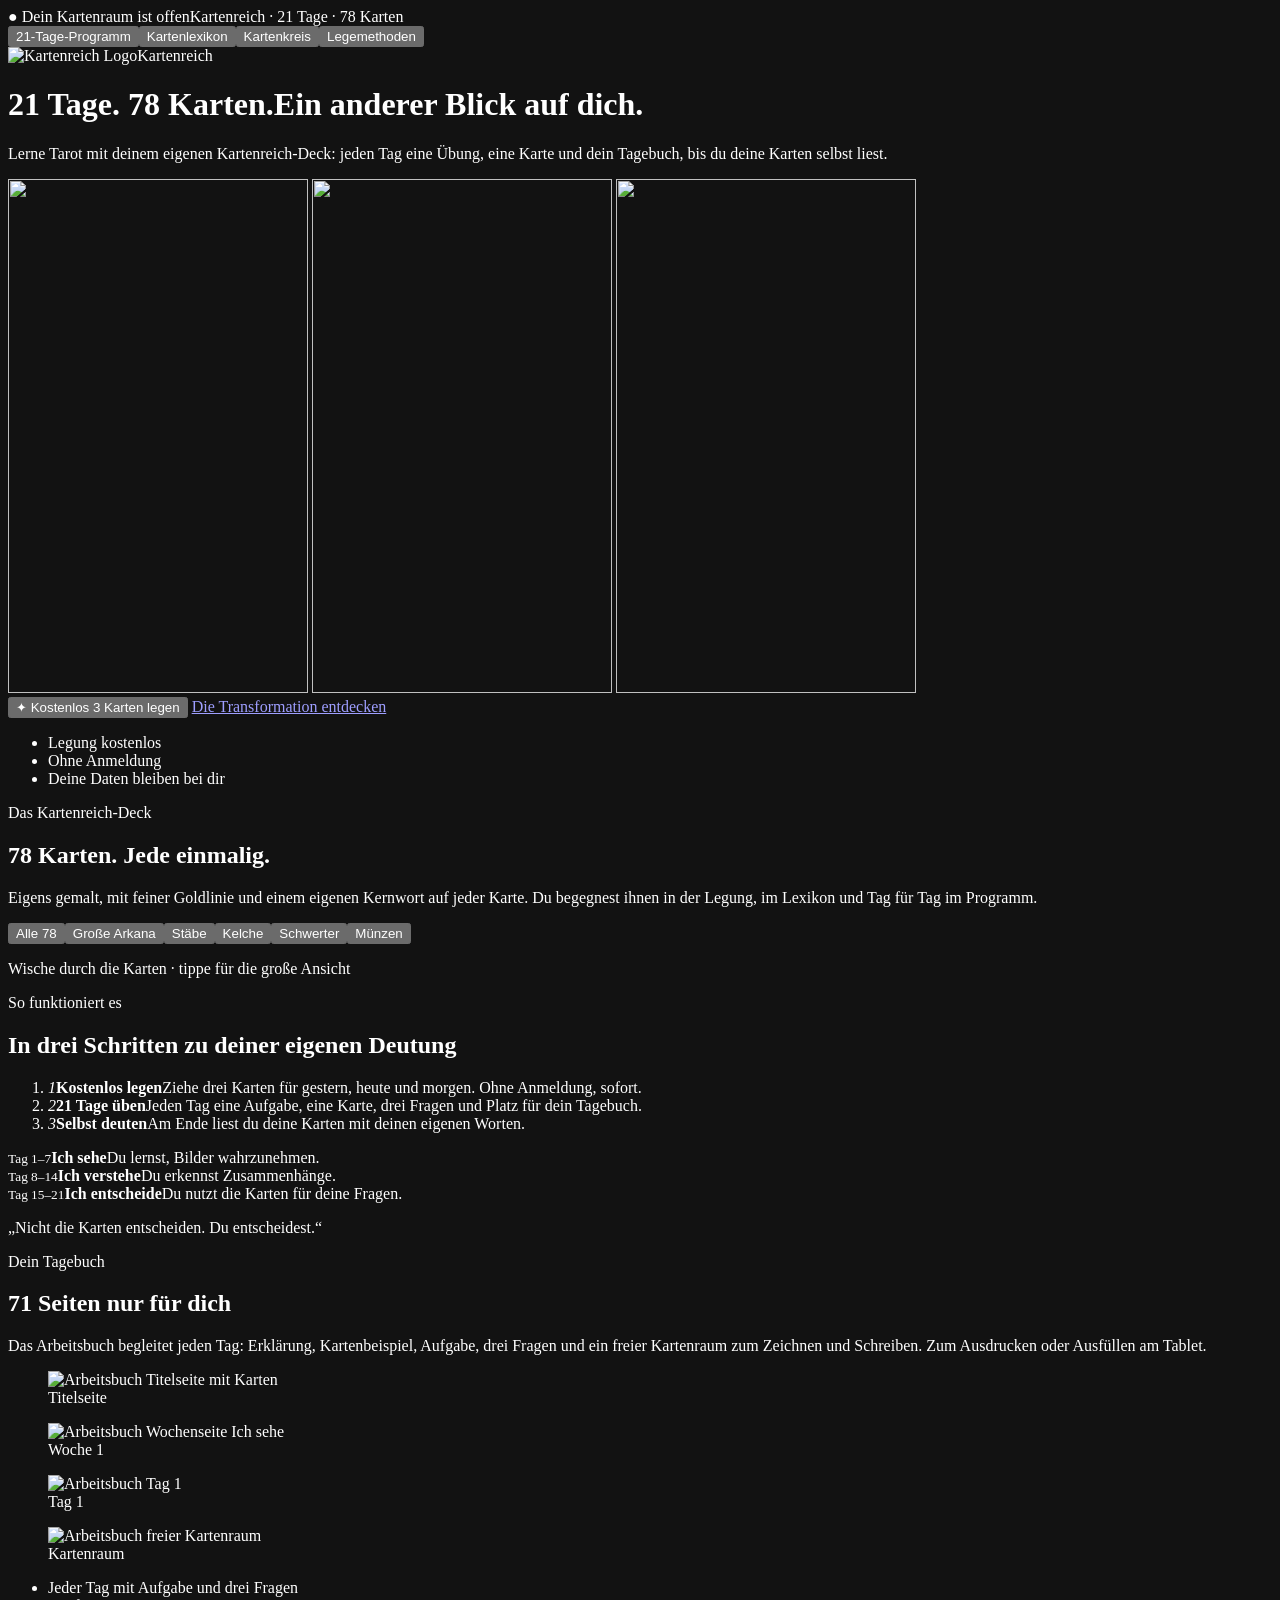
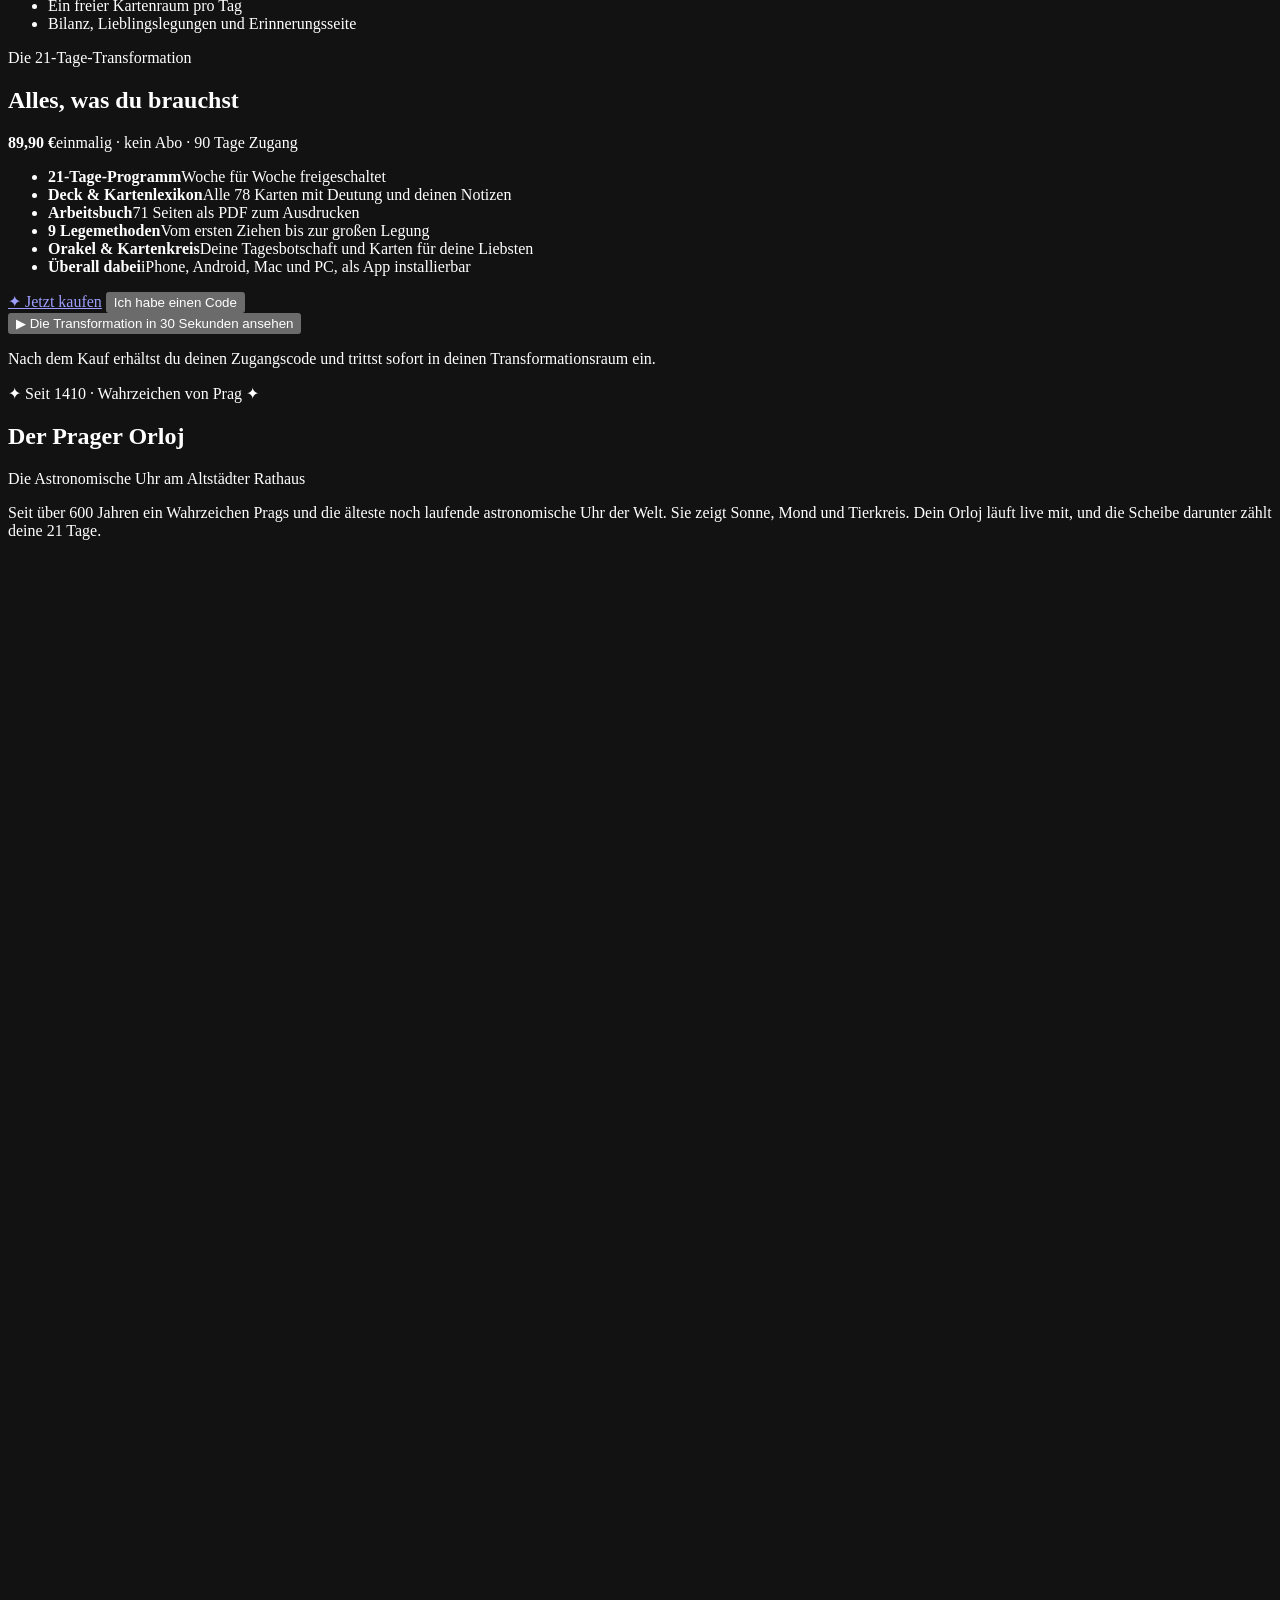
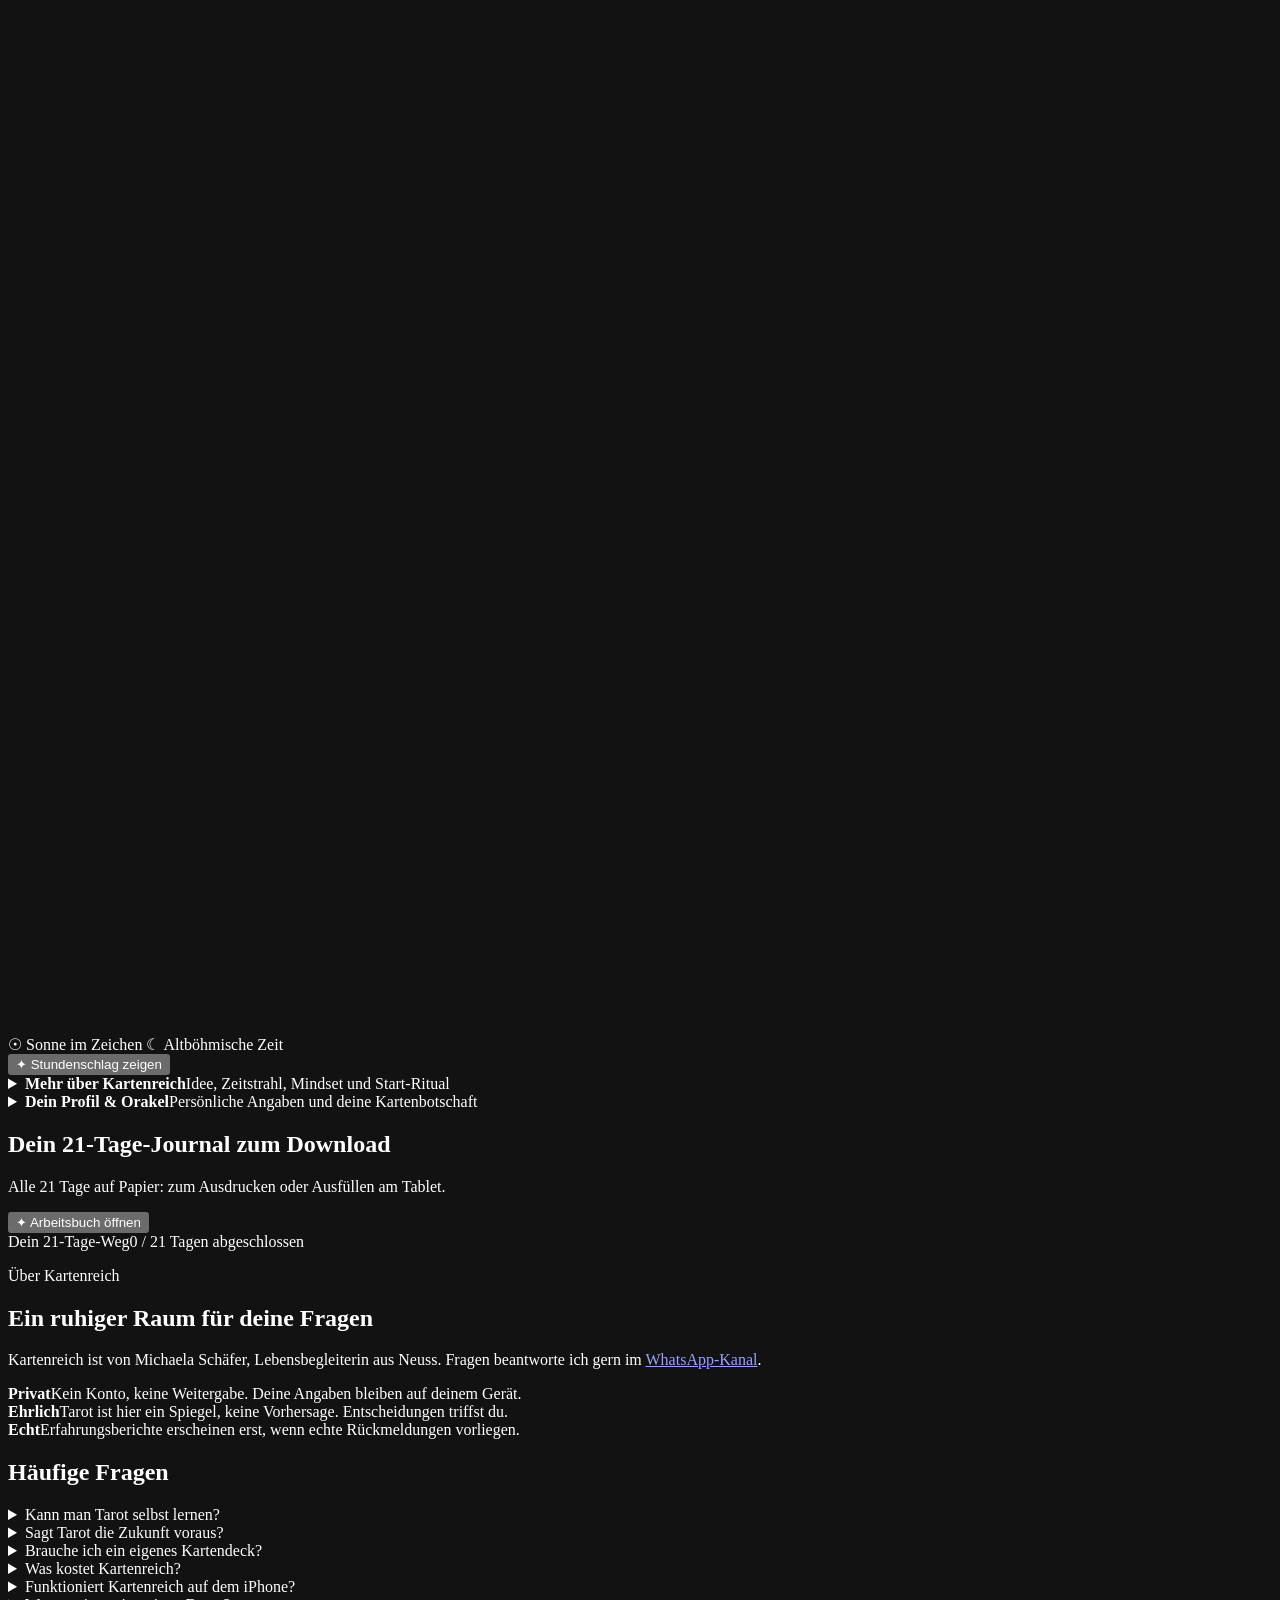
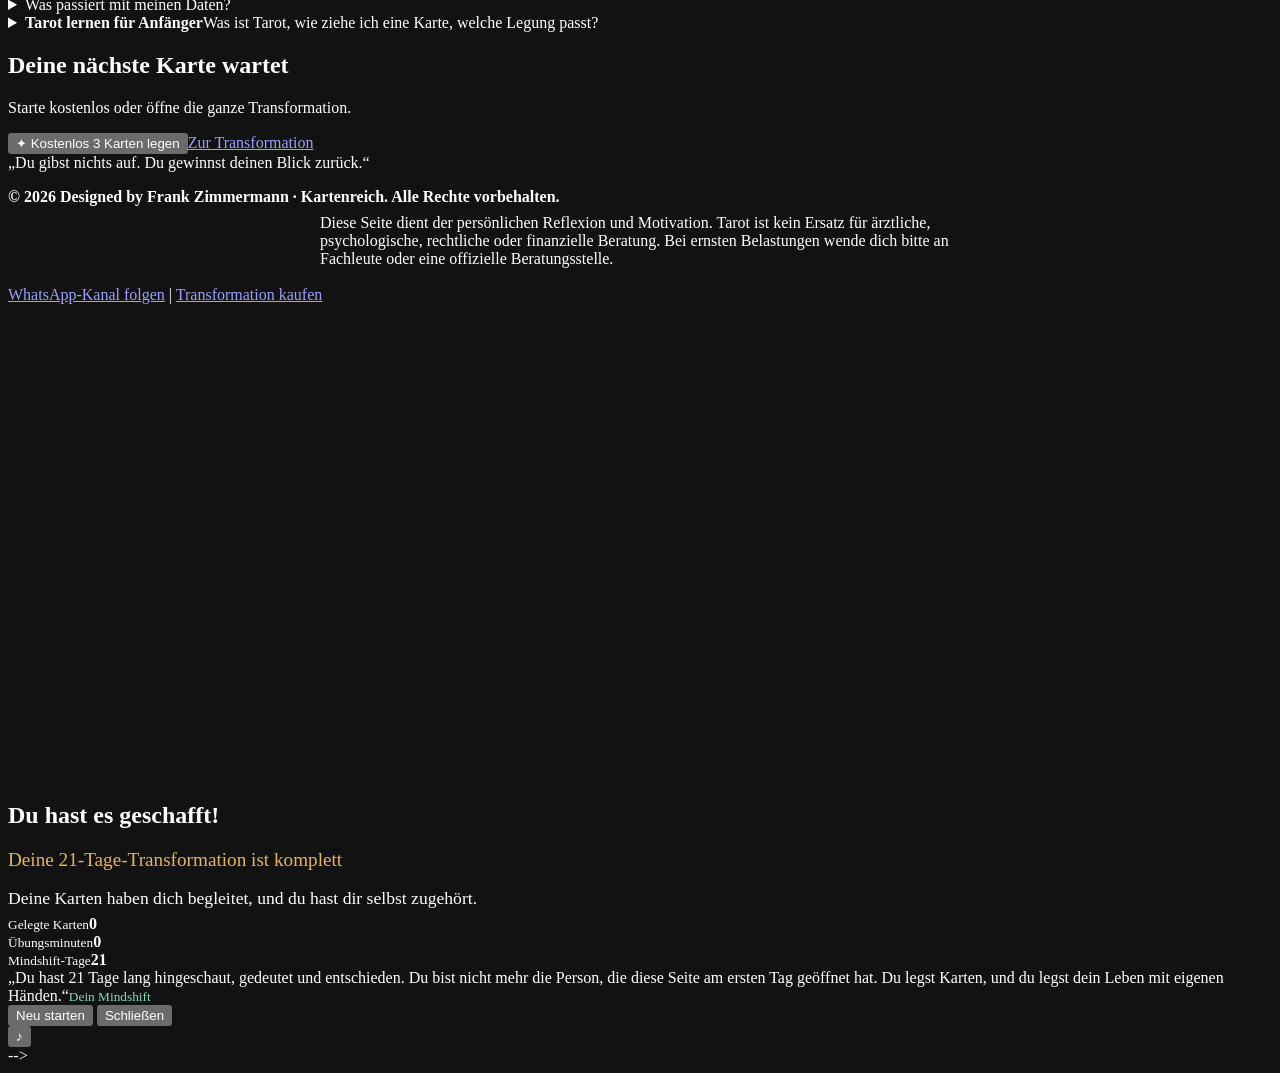
==== commit 61f7dd60: "Add files via upload" ====
--- a/index.html
+++ b/index.html
@@ -9,692 +9,117 @@
 <meta name="apple-mobile-web-app-status-bar-style" content="black-translucent">
 <meta name="apple-mobile-web-app-title" content="Kartenreich">
 <meta name="application-name" content="Kartenreich">
-<meta name="description" content="Tarot lernen für Anfänger: Entdecke 78 Tarotkarten, tägliche Übungen, Legemethoden und dein persönliches Arbeitsbuch. Starte jetzt deine 21-Tage-Reise.">
+<meta name="description" content="Tarot lernen mit dem Kartenreich-Deck: 78 einmalige Karten, 21-Tage-Programm, Arbeitsbuch und kostenlose 3-Karten-Legung. Ohne Anmeldung, auf iPhone, Android und PC.">
 <meta name="robots" content="index,follow,max-image-preview:large">
 <link rel="canonical" href="https://cocodemershop.github.io/tarot/">
 <meta property="og:url" content="https://cocodemershop.github.io/tarot/">
-<meta property="og:image" content="https://cocodemershop.github.io/tarot/cards/g0.jpg">
+<meta property="og:image" content="https://cocodemershop.github.io/tarot/img/og-kartenreich.jpg">
 <meta property="og:type" content="website">
 <meta property="og:locale" content="de_DE">
 <meta property="og:site_name" content="Kartenreich">
 <meta property="og:title" content="Kartenreich – 21 Tage. 78 Karten. Ein anderer Blick auf dich.">
-<meta property="og:description" content="Ziehe deine erste Karte kostenlos und starte deine persönliche 21-Tage-Reise mit Kartenlexikon, Legemethoden und Tagebuch.">
+<meta property="og:description" content="Dein persönlicher, interaktiver 21-Tage-Lernraum: Tarot nicht nur nachschlagen, sondern jeden Tag üben und eigene Deutungen entwickeln. 3-Karten-Legung kostenlos.">
 <meta name="twitter:card" content="summary_large_image">
-<script type="application/ld+json">{"@context":"https://schema.org","@type":"WebApplication","name":"Kartenreich – 21 Tage Transformation","description":"Tarot als Spiegel: 78 Karten, 21-Tage-Programm, Kartenlexikon, Legemethoden, Tagebuch und Kartenkreis.","inLanguage":"de","applicationCategory":"LifestyleApplication","operatingSystem":"Web","offers":{"@type":"Offer","price":"0","priceCurrency":"EUR"},"author":{"@type":"Person","name":"Michaela Schäfer"}}</script>
-<script type="application/ld+json">{"@context": "https://schema.org", "@graph": [{"@type": "WebSite", "name": "Kartenreich", "url": "https://cocodemershop.github.io/tarot/", "inLanguage": "de"}, {"@type": "FAQPage", "mainEntity": [{"@type": "Question", "name": "Kann man Tarot selbst lernen?", "acceptedAnswer": {"@type": "Answer", "text": "Ja. Kartenreich führt dich in 21 Tagen von der ersten Karte bis zur eigenen Legung: mit täglicher Erklärung, Übung, drei Reflexionsfragen und Platz für dein Tagebuch."}}, {"@type": "Question", "name": "Sagt Tarot die Zukunft voraus?", "acceptedAnswer": {"@type": "Answer", "text": "Nein. Hier ist Tarot ein Spiegel: Die Karten zeigen Gedankenmuster und geben dir bessere Fragen. Entscheidungen triffst du selbst."}}, {"@type": "Question", "name": "Brauche ich ein eigenes Kartendeck?", "acceptedAnswer": {"@type": "Answer", "text": "Zum Einstieg nicht. Du kannst Karten direkt in Kartenreich ziehen. Für die tägliche Übung am Tisch eignet sich ein Rider-Waite-Deck besonders gut."}}, {"@type": "Question", "name": "Was kostet Kartenreich?", "acceptedAnswer": {"@type": "Answer", "text": "Die erste Karte und die Drei-Karten-Legung sind kostenlos, ohne Anmeldung. Den vollständigen Transformationsraum mit 21-Tage-Programm, 78-Karten-Lexikon und Journal öffnest du mit deinem Zugangscode."}}, {"@type": "Question", "name": "Was passiert mit meinen Daten?", "acceptedAnswer": {"@type": "Answer", "text": "Deine Angaben bleiben lokal auf deinem Gerät. Es gibt kein Konto, und nichts wird ohne dein Zutun weitergegeben."}}]}]}</script>
+<meta name="twitter:title" content="Kartenreich – Tarot lernen in 21 Tagen">
+<meta name="twitter:description" content="Dein persönlicher, interaktiver 21-Tage-Lernraum: Tarot täglich üben und eigene Deutungen entwickeln. 3-Karten-Legung kostenlos.">
+<meta name="twitter:image" content="https://cocodemershop.github.io/tarot/img/og-kartenreich.jpg">
+<meta property="og:image:alt" content="Kartenreich: Der Narr, die Kartenrückseite und Die Welt aus dem Kartenreich-Deck">
+<meta property="og:image:width" content="1200">
+<meta property="og:image:height" content="630">
+<script type="application/ld+json">{"@context":"https://schema.org","@graph":[{"@type":"WebSite","@id":"https://cocodemershop.github.io/tarot/#website","name":"Kartenreich","url":"https://cocodemershop.github.io/tarot/","inLanguage":"de"},{"@type":"Organization","@id":"https://cocodemershop.github.io/tarot/#org","name":"Kartenreich","url":"https://cocodemershop.github.io/tarot/","logo":"https://cocodemershop.github.io/tarot/icons/icon-512.png","founder":{"@type":"Person","name":"Michaela Schäfer"}},{"@type":"WebApplication","name":"Kartenreich – 21 Tage Transformation","url":"https://cocodemershop.github.io/tarot/","image":"https://cocodemershop.github.io/tarot/img/og-kartenreich.jpg","description":"Tarot lernen mit dem Kartenreich-Deck: 78 einmalige Karten, 21-Tage-Programm, Arbeitsbuch, Legemethoden, Orakel und kostenlose 3-Karten-Legung.","inLanguage":"de","applicationCategory":"LifestyleApplication","operatingSystem":"iOS, Android, Windows, macOS (Browser)","publisher":{"@id":"https://cocodemershop.github.io/tarot/#org"},"offers":[{"@type":"Offer","name":"3-Karten-Legung","price":"0","priceCurrency":"EUR"},{"@type":"Offer","name":"21-Tage-Transformation","price":"89.90","priceCurrency":"EUR","url":"https://lebensbegleiterin.company.site/products/bucher"}]},{"@type":"FAQPage","mainEntity":[{"@type":"Question","name":"Kann man Tarot selbst lernen?","acceptedAnswer":{"@type":"Answer","text":"Ja. Kartenreich führt dich in 21 Tagen vom ersten Blick bis zur eigenen Legung: mit täglicher Erklärung, Übung, drei Reflexionsfragen und Platz für dein Tagebuch."}},{"@type":"Question","name":"Sagt Tarot die Zukunft voraus?","acceptedAnswer":{"@type":"Answer","text":"Nein. Hier ist Tarot ein Spiegel: Die Karten zeigen Gedankenmuster und geben dir bessere Fragen. Entscheidungen triffst du selbst."}},{"@type":"Question","name":"Brauche ich ein eigenes Kartendeck?","acceptedAnswer":{"@type":"Answer","text":"Nein. Das Kartenreich-Deck mit allen 78 Karten ist bereits eingebaut: in der Legung, im Lexikon und im Programm."}},{"@type":"Question","name":"Was kostet Kartenreich?","acceptedAnswer":{"@type":"Answer","text":"Die Drei-Karten-Legung ist kostenlos, ohne Anmeldung. Die 21-Tage-Transformation mit Programm, Kartenlexikon, Arbeitsbuch, Legemethoden, Orakel und Kartenkreis kostet einmalig 89,90 € und gilt 90 Tage."}},{"@type":"Question","name":"Funktioniert Kartenreich auf dem iPhone?","acceptedAnswer":{"@type":"Answer","text":"Ja. Kartenreich läuft im Browser auf iPhone, Android, Mac und PC. Über „Teilen“ und „Zum Home-Bildschirm“ wird es wie eine App installiert."}},{"@type":"Question","name":"Was passiert mit meinen Daten?","acceptedAnswer":{"@type":"Answer","text":"Deine Angaben bleiben lokal auf deinem Gerät. Es gibt kein Konto, und nichts wird ohne dein Zutun weitergegeben."}}]}]}</script>
 <meta name="color-scheme" content="dark">
 <meta name="theme-color" content="#0e0817">
 <link rel="manifest" href="manifest.webmanifest">
-<link rel="icon" type="image/png" href="icons/icon-192.png">
+<link rel="icon" type="image/png" sizes="48x48" href="icons/favicon-48.png">
+<link rel="icon" type="image/png" sizes="192x192" href="icons/icon-192.png">
 <link rel="apple-touch-icon" href="icons/apple-touch-icon.png">
-<title>Tarot lernen in 21 Tagen | Kartenreich – Kartenlegen &amp; Deuten</title>
-<style>
-:root{--bg:#0e0817;--card:#1a1127;--ink:#ece3f2;--mute:#a998b8;--g:#e8b45a;--ok:#7ee0b5;--bad:#ff7a8a;--line:#3a2b4d;--dk:#1a1024;
-padding-top:env(safe-area-inset-top,0px);padding-bottom:env(safe-area-inset-bottom,0px);box-sizing:border-box}
-:root[data-theme="light"]{--bg:#f4ecdf;--card:#fbf6ec;--ink:#251532;--mute:#66587a;--g:#94640f;--ok:#1d7a55;--bad:#b03047;--line:#d5c6ae;--dk:#fbf6ec}
-*{box-sizing:border-box;margin:0;padding:0;-webkit-tap-highlight-color:transparent}
-body{background:var(--bg);color:var(--ink);font:400 1rem/1.7 "Instrument Sans",system-ui,sans-serif;overflow-x:clip}
-:focus-visible{outline:2px solid var(--g);outline-offset:3px}
-.wrap{max-width:860px;margin:0 auto;padding:20px 16px 60px}
-h1,h2,h3,.serif{font-family:"Bodoni Moda",Georgia,serif;font-weight:500;line-height:1.15}
-.bar{display:flex;justify-content:space-between;flex-wrap:wrap;gap:8px;padding:12px 18px;border:1px solid var(--line);border-radius:12px;margin-bottom:28px;color:var(--mute);font-size:.9rem}
-.bar b{color:var(--g)}
-.hd{text-align:center;margin-bottom:34px}
-.hd h1{font-size:clamp(2rem,6vw,3.4rem);font-weight:700;margin-bottom:12px}.hd h1 span{color:var(--g)}
-.hd p{color:var(--mute);max-width:56ch;margin:0 auto}
-.card{position:relative;background:var(--card);border:1px solid var(--line);border-radius:14px;padding:24px 28px;margin-bottom:18px;overflow:hidden}
-.card::before{content:"";position:absolute;left:0;top:0;bottom:0;width:4px;background:var(--g)}
-.card.completed{border-color:color-mix(in srgb,var(--ok) 50%,transparent)}.card.completed::before{background:var(--ok)}
-.card.locked{opacity:.55}.card.locked::before{background:var(--mute)}
-.card h2,.card h3{font-size:1.5rem;margin-bottom:12px;color:var(--g)}
-.p{color:var(--mute);margin-bottom:14px}
-.hl,.ac,.nf,.bn{border-left:3px solid var(--g);padding:14px 18px;margin-top:14px;border-radius:0 8px 8px 0;background:color-mix(in srgb,var(--g) 8%,transparent)}
-.ac{border-color:var(--ok);background:color-mix(in srgb,var(--ok) 9%,transparent)}
-.nf{border-color:var(--line);background:color-mix(in srgb,var(--ink) 5%,transparent)}
-.bn{border-color:#b98ae0}
-.hl h5,.ac h5,.nf h5,.bn h5{font-family:"Bodoni Moda",serif;font-size:1.05rem;font-weight:500;margin-bottom:4px}
-.ac h5{color:var(--ok)}.hl h5{color:var(--g)}
-.quote{font:italic 500 1.15rem/1.5 "Bodoni Moda",serif;border-left:3px solid var(--g);padding:10px 18px;margin:18px 0}
-.quote small{display:block;font:600 .85rem "Instrument Sans";color:var(--g);margin-top:6px;font-style:normal}
-.grid{display:grid;grid-template-columns:1fr 1fr;gap:12px;margin:16px 0}
-.it{border:1px solid var(--line);border-radius:10px;padding:14px 16px;background:color-mix(in srgb,var(--ink) 4%,transparent)}
-.it b{display:block;color:var(--g);font-family:"Bodoni Moda",serif;font-weight:500;font-size:1.05rem;margin-bottom:3px}
-.steps{list-style:none;counter-reset:s}.steps li{counter-increment:s;position:relative;padding-left:44px;margin-bottom:16px}
-.steps li::before{content:counter(s);position:absolute;left:0;top:0;width:30px;height:30px;border:1px solid var(--g);color:var(--g);border-radius:50%;display:grid;place-items:center;font-weight:700}
-.steps h4{margin-bottom:2px}
-.inp{display:grid;grid-template-columns:1fr 1fr;gap:12px;margin-top:14px}
-.inp label{display:block;font-size:.85rem;color:var(--g);font-weight:600;margin-bottom:4px}
-.inp input{width:100%;background:transparent;border:1px solid var(--line);border-radius:8px;padding:11px 12px;color:var(--ink);font:inherit}
-.met{display:grid;grid-template-columns:repeat(3,1fr);gap:12px;margin-top:16px}
-.met div{border:1px solid var(--line);border-radius:10px;padding:12px;text-align:center}
-.met small{display:block;color:var(--mute);font-size:.8rem}.met b{font:700 1.5rem "Bodoni Moda",serif;color:var(--g)}
-.btn{display:inline-flex;align-items:center;justify-content:center;gap:8px;min-height:44px;border-radius:99px;border:1px solid var(--g);background:var(--g);color:var(--dk);font:700 1rem "Instrument Sans",sans-serif;padding:11px 26px;cursor:pointer;margin-top:16px}
-.btn.o{background:transparent;color:var(--g)}.btn.done{background:var(--ok);border-color:var(--ok);color:var(--dk)}
-.cta{text-align:center;padding:36px 24px}.cta .btn{font-size:1.1rem;padding:15px 34px}
-.msg{margin-top:12px;color:var(--g);font-weight:600;min-height:1.6em}
-.prog{position:sticky;top:env(safe-area-inset-top,0px);z-index:20;background:var(--bg);border:1px solid var(--g);border-radius:14px;padding:14px 20px;margin:26px 0}
-.prog div.r{display:flex;justify-content:space-between;font-weight:600;margin-bottom:8px;font-size:.95rem}
-.tr{height:10px;background:var(--line);border-radius:9px;overflow:hidden}.tr i{display:block;height:100%;width:0;background:linear-gradient(90deg,var(--g),var(--ok));transition:width .5s}
-.dh{display:flex;justify-content:space-between;align-items:center;gap:10px;cursor:pointer;min-height:44px;flex-wrap:wrap}
-.dh .l{display:flex;gap:14px;align-items:baseline}
-.dn{font:700 1.1rem "Bodoni Moda",serif;color:var(--g);white-space:nowrap}.dt{font-weight:600}
-.ph{color:var(--mute);font-size:.85rem}
-.dc{display:none;margin-top:16px;padding-top:6px;border-top:1px solid var(--line)}.card.open .dc{display:block}
-.qz{margin-top:16px;border:1px solid var(--line);border-radius:10px;padding:16px}
-.qz p{margin-bottom:10px}.qo{display:flex;flex-direction:column;gap:8px}
-.qb{background:transparent;color:var(--ink);border:1px solid var(--line);border-radius:8px;padding:11px 14px;min-height:44px;text-align:left;font:inherit;cursor:pointer}
-.qb:hover:not(:disabled){border-color:var(--g)}.qb.c{border-color:var(--ok);color:var(--ok)}.qb.w{border-color:var(--bad);color:var(--bad)}
-.qe{display:none;margin-top:10px;color:var(--mute)}.qe.show{display:block}
-.foot{margin-top:50px;padding-top:30px;border-top:1px solid var(--line);text-align:center;color:var(--mute);font-size:.88rem}
-.foot .q{font:italic 500 1.3rem "Bodoni Moda",serif;color:var(--g);margin-bottom:14px}
-.foot a{color:var(--g);text-decoration:none;font-weight:600;margin:0 8px}
-.fin{display:none;position:fixed;inset:0;z-index:99;background:rgba(10,5,16,.96);flex-direction:column;align-items:center;justify-content:center;text-align:center;padding:24px;overflow:auto;color:#ece3f2}
-.fin.show{display:flex}.fin canvas{position:absolute;inset:0;width:100%;height:100%;pointer-events:none}
-.fin .in{position:relative;max-width:720px}
-.fin h2{font-size:clamp(2.2rem,6vw,3.6rem);color:#e8b45a;margin-bottom:8px}
-.fin .met b{color:#7ee0b5}.fin .met div{border-color:#e8b45a}.fin .met small{color:#b9a8c8}
-@media (max-width:700px){.grid,.inp,.met{grid-template-columns:1fr}.card{padding:20px}}
-@media (prefers-reduced-motion:reduce){.tr i{transition:none}}
-
-.lnk{background:none;border:0;color:var(--g);font:600 .88rem "Instrument Sans",sans-serif;cursor:pointer;padding:6px 8px;text-decoration:underline;text-underline-offset:3px}
-.legal{margin:0 0 16px;display:flex;flex-wrap:wrap;justify-content:center;gap:2px 6px}
-mark.pl{background:color-mix(in srgb,var(--g) 25%,transparent);color:inherit;padding:0 3px;border-radius:3px}
-dialog.lg{background:var(--card);color:var(--ink);border:1px solid var(--g);border-radius:14px;padding:0;width:min(760px,94vw);max-height:88vh}
-dialog.lg::backdrop{background:rgba(10,5,16,.75)}
-.lgh{position:sticky;top:0;display:flex;justify-content:space-between;align-items:center;gap:12px;padding:16px 22px;background:var(--card);border-bottom:1px solid var(--line)}
-.lgh h2{font-size:1.4rem;color:var(--g)}
-.lgb{padding:8px 22px 26px;overflow:auto;max-height:calc(88vh - 70px);font-size:.95rem}
-.lgb h3{font-size:1.1rem;color:var(--ink);margin:20px 0 6px}
-.lgb a{color:var(--g);text-underline-offset:3px}
-.lgb p,.lgb li{color:var(--mute);margin-bottom:8px}.lgb ul,.lgb ol{padding-left:22px}
-.lgb .warn{border-left:3px solid var(--bad);padding:10px 14px;background:color-mix(in srgb,var(--bad) 8%,transparent);border-radius:0 8px 8px 0;margin:14px 0;color:var(--ink)}
-.lgb input,.lgb textarea{width:100%;background:transparent;border:1px solid var(--line);border-radius:8px;padding:10px;color:var(--ink);font:inherit;margin-bottom:10px}
-.lgb label{display:block;color:var(--g);font-weight:600;font-size:.85rem;margin-bottom:3px}
-.ck{position:fixed;left:0;right:0;bottom:0;z-index:150;background:var(--card);border-top:2px solid var(--g);padding:18px 16px calc(18px + env(safe-area-inset-bottom,0px));box-shadow:0 -10px 40px rgba(0,0,0,.4)}
-.ck[hidden]{display:none}
-.cki{max-width:860px;margin:0 auto}
-.ck h2{font-size:1.3rem;margin-bottom:6px;color:var(--g)}
-.ck p{color:var(--mute);font-size:.92rem;margin-bottom:12px}
-.ck .row{display:flex;flex-wrap:wrap;gap:10px}
-.ck .btn{margin:0;flex:1;min-width:150px;padding:10px 18px;font-size:.95rem}
-.ckc{border:1px solid var(--line);border-radius:10px;padding:12px 14px;margin-bottom:10px}
-.ckc label{display:flex;gap:10px;align-items:flex-start;font-weight:600;color:var(--ink);cursor:pointer}
-.ckc input{width:20px;height:20px;accent-color:var(--g);margin-top:3px;flex-shrink:0}
-.ckc small{display:block;color:var(--mute);font-weight:400;margin:4px 0 0 30px}
-
-.tabs{display:flex;gap:8px;margin:-8px 0 26px;border-bottom:1px solid var(--line)}
-.tabs button{background:none;border:0;border-bottom:3px solid transparent;color:var(--mute);font:600 1rem "Instrument Sans",sans-serif;padding:12px 18px;min-height:44px;cursor:pointer}
-.tabs button[aria-selected="true"]{color:var(--g);border-color:var(--g)}
-#lex h2{font-size:clamp(1.8rem,5vw,2.6rem);margin-bottom:8px}
-.chips{display:flex;flex-wrap:wrap;gap:8px;margin:14px 0 20px}
-.chips button{background:none;color:var(--mute);border:1px solid var(--line);border-radius:99px;padding:8px 16px;min-height:40px;font:inherit;cursor:pointer}
-.chips button[aria-pressed="true"]{background:var(--ink);color:var(--bg);border-color:var(--ink)}
-.trk{display:flex;overflow-x:auto;scroll-snap-type:x mandatory;scrollbar-width:none;border-radius:14px}
-.trk::-webkit-scrollbar{display:none}
-.sl{flex:0 0 100%;scroll-snap-align:center;display:grid;grid-template-columns:210px 1fr;gap:28px;padding:26px;background:var(--card);border:1px solid var(--line);border-radius:14px}
-.cf{aspect-ratio:2/3;border-radius:10px;border:1px solid var(--sc);background:var(--bg);display:flex;flex-direction:column;align-items:center;justify-content:space-between;padding:18px 10px;text-align:center;box-shadow:inset 0 0 0 6px var(--bg),inset 0 0 0 7px var(--sc);align-self:start}
-.cf small{font:500 .9rem "Bodoni Moda",serif;letter-spacing:.2em;color:var(--sc)}
-.cf svg{width:56%;color:var(--sc)}
-.cf b{font:700 1.05rem/1.2 "Bodoni Moda",serif}
-.ct h3{font-size:1.9rem;margin-bottom:4px;color:var(--ink)}
-.ct .kw{color:var(--sc);font-weight:600;margin-bottom:14px}
-.ct h4{font:500 1.05rem "Bodoni Moda",serif;color:var(--g);margin:14px 0 2px}
-.ct p{color:var(--ink);max-width:60ch}
-.cn{display:flex;justify-content:center;align-items:center;gap:12px;margin:16px 0;flex-wrap:wrap}
-.cn button.nv{width:48px;height:48px;border-radius:50%;border:1px solid var(--g);background:none;color:var(--g);font-size:1.5rem;cursor:pointer}
-.cn button.nv:hover{background:var(--g);color:var(--dk)}
-.cn select{background:var(--card);color:var(--ink);border:1px solid var(--line);border-radius:8px;padding:10px;font:inherit;max-width:220px}
-#ci{font-weight:600;min-width:70px;text-align:center}
-.nts{border:1px solid var(--line);border-radius:14px;padding:20px;background:var(--card)}
-.nts label{display:block;font:500 1.15rem "Bodoni Moda",serif;color:var(--g);margin-bottom:8px}
-.nts textarea{width:100%;min-height:150px;background:transparent;border:1px solid var(--line);border-radius:8px;padding:12px;color:var(--ink);font:inherit;resize:vertical}
-.nts div{color:var(--mute);font-size:.85rem;margin-top:6px}
-@media (max-width:700px){.sl{grid-template-columns:1fr;padding:18px}.cf{max-width:180px;margin:0 auto;width:100%}}
-
-
-.trk{gap:0;border-radius:20px}
-.sl{position:relative;overflow:hidden;grid-template-columns:230px 1fr;gap:34px;padding:34px 30px;border-color:color-mix(in srgb,var(--sc) 45%,var(--line));background:radial-gradient(ellipse at 18% 25%,color-mix(in srgb,var(--sc) 22%,transparent),transparent 55%),radial-gradient(ellipse at 90% 90%,color-mix(in srgb,#b98ae0 14%,transparent),transparent 50%),var(--card)}
-.sl::before{content:"";position:absolute;inset:0;pointer-events:none;opacity:.55;background-image:radial-gradient(1px 1px at 12% 20%,var(--ink),transparent),radial-gradient(1px 1px at 68% 12%,var(--ink),transparent),radial-gradient(1.5px 1.5px at 85% 40%,var(--g),transparent),radial-gradient(1px 1px at 40% 88%,var(--ink),transparent),radial-gradient(1.5px 1.5px at 92% 82%,var(--ink),transparent),radial-gradient(1px 1px at 55% 60%,var(--g),transparent)}
-.sl>*{position:relative}
-.cf{position:relative;aspect-ratio:2/3;border:0;border-radius:14px;padding:16px 12px 14px;justify-content:space-between;color:var(--sc);animation:fl 6s ease-in-out infinite;
-background:radial-gradient(ellipse at 50% 42%,color-mix(in srgb,var(--sc) 28%,transparent),transparent 62%),linear-gradient(165deg,#241338,#0e0817 70%);
-box-shadow:0 0 0 1px var(--sc),0 0 38px color-mix(in srgb,var(--sc) 38%,transparent),0 18px 40px rgba(0,0,0,.45)}
-.cf::before{content:"";position:absolute;inset:7px;border:1px solid color-mix(in srgb,var(--sc) 75%,transparent);border-radius:9px;pointer-events:none}
-.cf::after{content:"✦ ✦";position:absolute;left:0;right:0;top:11px;text-align:center;font-size:.55rem;letter-spacing:.9em;color:var(--sc);opacity:.8;text-indent:.9em}
-.cf small{margin-top:14px;font:500 .95rem "Bodoni Moda",serif;letter-spacing:.3em;text-indent:.3em;color:var(--sc)}
-.cf .ar{width:88%;filter:drop-shadow(0 0 7px var(--sc))}.cf .ar svg{width:100%;display:block;color:var(--sc)}
-.cf .ar g.spin{transform-origin:0 0;animation:sp 60s linear infinite}
-.cf b{font:700 1.02rem/1.2 "Bodoni Moda",serif;color:#f3e6c8;letter-spacing:.04em}
-.cf em{display:block;font:italic 400 .72rem/1.3 "Bodoni Moda",serif;color:var(--sc);margin-top:3px;opacity:.9}
-@keyframes fl{50%{transform:translateY(-7px)}}@keyframes sp{to{transform:rotate(360deg)}}
-.ct h3{font-size:2.1rem;letter-spacing:.01em;background:linear-gradient(90deg,var(--ink),var(--sc));-webkit-background-clip:text;background-clip:text;color:transparent}
-.ct .kw{font:italic 500 1.1rem "Bodoni Moda",serif;padding-bottom:12px;margin-bottom:6px;position:relative}
-.ct .kw::after{content:"✦ ─────── ✦";position:absolute;left:0;bottom:-6px;font-size:.7rem;letter-spacing:.2em;color:var(--sc);opacity:.7;font-style:normal}
-.ct h4{display:flex;align-items:center;gap:8px;margin:20px 0 4px;font-size:1.08rem}
-.ct h4::before{content:"✦";font-size:.7rem;color:var(--sc)}
-.ct p{line-height:1.75}
-.ct .qs{margin-top:18px;padding:14px 18px;border-radius:12px;border:1px solid color-mix(in srgb,var(--sc) 50%,transparent);background:color-mix(in srgb,var(--sc) 10%,transparent);font-style:italic}
-.chips button[aria-pressed="true"]{background:linear-gradient(135deg,var(--g),#b98ae0);color:#1a1024;border-color:transparent}
-@media (max-width:700px){.sl{grid-template-columns:1fr;gap:22px;padding:24px 18px}.cf{max-width:210px}}
-@media (prefers-reduced-motion:reduce){.cf,.cf .ar g.spin{animation:none}}
-
-
-#fam h2{font-size:clamp(1.8rem,5vw,2.6rem);margin-bottom:8px}
-.frm{display:grid;grid-template-columns:1.2fr 1fr 1fr;gap:12px;margin:18px 0 6px;padding:20px;border:1px solid var(--g);border-radius:16px;background:radial-gradient(ellipse at 0 0,color-mix(in srgb,var(--g) 14%,transparent),transparent 60%),var(--card)}
-.frm label{display:block;font-size:.85rem;color:var(--g);font-weight:600;margin-bottom:4px}
-.frm input,.frm select{width:100%;background:var(--bg);border:1px solid var(--line);border-radius:8px;padding:11px 12px;color:var(--ink);font:inherit}
-.frm .btn{grid-column:1/-1;margin-top:4px}
-.fh{margin:22px 0;padding:22px;border-radius:16px;text-align:center;border:1px solid var(--line);background:color-mix(in srgb,#b98ae0 10%,var(--card))}
-.fh h3{color:var(--g);font-size:1.5rem;margin-bottom:8px}
-.pf{position:relative;border:1px solid color-mix(in srgb,var(--zc) 50%,var(--line));border-radius:18px;padding:24px;margin-bottom:22px;overflow:hidden;background:radial-gradient(ellipse at 12% 0,color-mix(in srgb,var(--zc) 22%,transparent),transparent 60%),var(--card)}
-.pf h3{font-size:1.7rem;color:var(--g)}.pf .meta{color:var(--mute);font-size:.9rem}
-.pf .row{display:flex;gap:20px;flex-wrap:wrap;margin:18px 0 8px;align-items:flex-start}
-.zb{width:120px;text-align:center;font:500 1rem "Bodoni Moda",serif}
-.zb i{display:grid;place-items:center;width:104px;height:104px;margin:0 auto 8px;border-radius:50%;font-style:normal;font-size:3.2rem;color:var(--zc);border:1px solid var(--zc);background:radial-gradient(circle,color-mix(in srgb,var(--zc) 18%,transparent),transparent 70%);box-shadow:0 0 28px color-mix(in srgb,var(--zc) 45%,transparent)}
-.zb small{display:block;color:var(--mute);font:400 .8rem "Instrument Sans",sans-serif}
-.mc{width:132px;text-align:center}.mc .cf{width:100%}.mc span{display:block;margin-top:10px;font:500 .9rem "Bodoni Moda",serif;color:var(--g)}
-.pf .tx{flex:1;min-width:230px}.pf .tx p{margin-bottom:10px}.pf .tx b{color:var(--g);font-family:"Bodoni Moda",serif;font-weight:500}
-.cd{display:inline-block;padding:4px 14px;border-radius:99px;border:1px solid var(--g);color:var(--g);font-size:.85rem;font-weight:600;margin-top:6px}
-.pf .acts{display:flex;gap:8px;flex-wrap:wrap}.pf .btn{margin-top:6px;min-height:40px;padding:8px 18px;font-size:.9rem}
-.rec{margin:18px 0 6px}.rec h3{color:var(--g);font-size:1.3rem;margin-bottom:8px}.rec p{margin-bottom:6px}.rec small{display:block;color:var(--mute);font-size:.8rem;margin-top:10px}.fhint{font-size:.8rem;margin:0;align-self:end}.fx{grid-column:1/-1;display:grid;grid-template-columns:repeat(3,1fr);gap:12px}.fx[hidden]{display:none}
-@media (max-width:700px){.frm{grid-template-columns:1fr}.fx{grid-template-columns:1fr}}
-
-
-#lgm h2{font-size:clamp(1.8rem,5vw,2.6rem);margin-bottom:8px}
-#lci{font-weight:600;min-width:70px;text-align:center}
-.ls{flex:0 0 100%;scroll-snap-align:center;position:relative;overflow:hidden;display:grid;grid-template-columns:minmax(0,1.05fr) minmax(0,1fr);gap:30px;padding:30px;border:1px solid color-mix(in srgb,var(--sc) 45%,var(--line));border-radius:20px;background:radial-gradient(ellipse at 15% 15%,color-mix(in srgb,var(--sc) 20%,transparent),transparent 55%),var(--card)}
-.lay{position:relative;aspect-ratio:3/2;border-radius:16px;border:1px solid color-mix(in srgb,var(--sc) 55%,transparent);background:radial-gradient(ellipse at center,color-mix(in srgb,var(--sc) 26%,#150c22),#0e0817 78%);box-shadow:inset 0 0 40px rgba(0,0,0,.5),0 0 34px color-mix(in srgb,var(--sc) 28%,transparent)}
-.pc{position:absolute;width:var(--cw,11%);aspect-ratio:2/3;transform:translate(-50%,-50%) rotate(var(--r,0deg));display:grid;place-items:center;border:1px solid var(--sc);border-radius:5px;background:linear-gradient(160deg,#2f1a4d,#120a1e);color:#f3e6c8;font:700 clamp(.7rem,2.2vw,1.05rem) "Bodoni Moda",serif;box-shadow:0 0 12px color-mix(in srgb,var(--sc) 45%,transparent);cursor:pointer;transition:.25s}
-.pc::before{content:"";position:absolute;inset:3px;border:1px solid color-mix(in srgb,var(--sc) 55%,transparent);border-radius:3px}
-.pc b{position:relative;transform:translateY(var(--o,0)) rotate(calc(var(--r,0deg)*-1))}
-.pc.on{background:var(--sc);color:#1a1024;box-shadow:0 0 24px var(--sc);z-index:5}
-.lm{display:flex;gap:10px;flex-wrap:wrap;margin:14px 0 0}.lm span{padding:4px 14px;border:1px solid var(--sc);border-radius:99px;color:var(--sc);font-size:.85rem;font-weight:600}
-.ls .qs{margin-top:16px;padding:14px 18px;border-radius:12px;border:1px solid color-mix(in srgb,var(--sc) 50%,transparent);background:color-mix(in srgb,var(--sc) 10%,transparent);font-style:italic}
-.stp{list-style:none;counter-reset:q;margin-top:6px}.stp li{counter-increment:q;position:relative;padding-left:38px;margin-bottom:10px}
-.stp li::before{content:counter(q);position:absolute;left:0;top:0;width:26px;height:26px;border:1px solid var(--sc);color:var(--sc);border-radius:50%;display:grid;place-items:center;font-weight:700;font-size:.85rem}
-.pi{display:flex;gap:12px;padding:9px 12px;margin:0 -12px 2px;border-radius:10px;border:1px solid transparent;cursor:pointer}
-.pi i{flex:0 0 28px;height:28px;border:1px solid var(--sc);border-radius:50%;display:grid;place-items:center;font-style:normal;font-weight:700;font-size:.85rem;color:var(--sc)}
-.pi b{color:var(--g);font:500 1rem "Bodoni Moda",serif}.pi.on{border-color:var(--sc);background:color-mix(in srgb,var(--sc) 12%,transparent)}
-@media (max-width:760px){.ls{grid-template-columns:1fr;padding:20px 16px;gap:22px}}
-
-
-.snd{position:fixed;right:16px;bottom:calc(16px + env(safe-area-inset-bottom,0px));z-index:120;display:flex;flex-direction:column;align-items:flex-end;gap:10px}
-.sb{width:54px;height:54px;border-radius:50%;border:1px solid var(--g);background:radial-gradient(circle,color-mix(in srgb,var(--g) 30%,#241338),#160d24);color:var(--g);font-size:1.5rem;cursor:pointer;box-shadow:0 0 22px color-mix(in srgb,var(--g) 40%,transparent)}
-.sb.on{animation:pu 3.2s ease-in-out infinite}@keyframes pu{50%{box-shadow:0 0 0 10px color-mix(in srgb,var(--g) 12%,transparent),0 0 34px color-mix(in srgb,var(--g) 55%,transparent)}}
-.sndp{width:min(310px,calc(100vw - 32px));padding:18px;border:1px solid var(--g);border-radius:16px;background:var(--card);box-shadow:0 12px 40px rgba(0,0,0,.45)}
-.sndp[hidden]{display:none}
-.sndp h4{font:500 1.25rem "Bodoni Moda",serif;color:var(--g)}.sndp p{font-size:.85rem;color:var(--mute);margin:4px 0 12px}
-.mo{display:flex;flex-direction:column;gap:6px;margin-bottom:12px}
-.mo button{text-align:left;background:none;border:1px solid var(--line);border-radius:10px;padding:8px 12px;color:var(--ink);font:inherit;font-size:.92rem;cursor:pointer;min-height:44px}
-.mo button[aria-pressed="true"]{border-color:var(--g);background:color-mix(in srgb,var(--g) 14%,transparent)}
-.mo small{display:block;color:var(--mute);font-size:.76rem}
-.sndp label{display:block;font-size:.85rem;color:var(--g);font-weight:600}.sndp input[type=range]{width:100%;accent-color:var(--g)}
-.sndp .btn{width:100%;margin-top:10px}
-@media (prefers-reduced-motion:reduce){.sb.on{animation:none}}
-
-
-#sky{position:fixed;inset:0;width:100%;height:100%;z-index:0;pointer-events:none}
-.wrap{position:relative;z-index:1}
-.tabs{position:sticky;top:0;z-index:30;margin:-8px -16px 30px;padding:env(safe-area-inset-top,0px) 16px 0;overflow-x:auto;white-space:nowrap;scrollbar-width:none;background:color-mix(in srgb,var(--bg) 82%,transparent);backdrop-filter:blur(12px);-webkit-backdrop-filter:blur(12px)}
-.tabs::-webkit-scrollbar{display:none}.tabs .gd{margin-left:auto;color:var(--g);border-bottom-color:transparent}
-.prog{top:calc(52px + env(safe-area-inset-top,0px))}
-.chap{margin-top:90px;scroll-margin-top:64px}
-.chap>h2{text-align:center}.chap>h2::after{content:"✦ ────── ✦";display:block;margin-top:8px;font:.75rem/1 sans-serif;letter-spacing:.3em;color:var(--g);opacity:.8}
-.chap>.p{text-align:center;max-width:62ch;margin:0 auto 18px}
-.hd{scroll-margin-top:64px;padding-top:10px}
-.hd .ey{font:italic 500 1.05rem "Bodoni Moda",serif;color:var(--g);letter-spacing:.12em;margin-bottom:10px}
-.hd h1 span{background:linear-gradient(90deg,var(--g),#e6b6ff,var(--g));background-size:220% 100%;-webkit-background-clip:text;background-clip:text;color:transparent}
-@keyframes shn{to{background-position:220% 0}}
-.cta2{display:flex;gap:12px;justify-content:center;flex-wrap:wrap;margin-top:6px}
-.tg{display:flex;gap:26px;align-items:flex-start;text-align:left;flex-wrap:wrap;margin:28px auto 0;max-width:680px;padding:24px;border:1px solid var(--g);border-radius:20px;background:radial-gradient(ellipse at 10% 0,color-mix(in srgb,var(--sc) 22%,transparent),transparent 60%),var(--card);box-shadow:0 0 40px color-mix(in srgb,var(--sc) 22%,transparent)}
-.tg .ct{flex:1;min-width:220px}.tg .ct h3{font-size:1.7rem}
-.gate{--g:#e8b45a;--ink:#ece3f2;--mute:#b9a8c8;--line:#3a2b4d;--dk:#1a1024;--card:#140b21;display:none;position:fixed;inset:0;z-index:300;overflow:auto;padding:24px 14px;color:var(--ink);background:radial-gradient(ellipse at 18% 8%,#3d1f5f,transparent 55%),radial-gradient(ellipse at 88% 92%,#1c3a5e,transparent 55%),#0a0511}
-.gate.show{display:grid;place-items:center}
-.gb{position:relative;width:min(700px,100%);padding:36px 32px;border:1px solid var(--g);border-radius:24px;background:rgba(20,11,33,.85);box-shadow:0 0 70px rgba(232,180,90,.18)}
-.gb .ey{text-align:center;font:italic 500 1rem "Bodoni Moda",serif;color:var(--g);letter-spacing:.14em}
-.gb h2{text-align:center;font-size:clamp(1.8rem,5vw,2.5rem);color:var(--g);margin:6px 0 14px}
-.gb p{color:#d8cbe6;margin-bottom:12px}.gb .ctr{text-align:center}
-.rl{list-style:none;margin:14px 0}.rl li{padding:11px 14px;margin-bottom:8px;border-left:3px solid var(--g);border-radius:0 10px 10px 0;background:rgba(232,180,90,.07);color:#d8cbe6;font-size:.95rem}.rl b{color:var(--g);font-family:"Bodoni Moda",serif;font-weight:500}
-.chk{display:flex;gap:10px;align-items:flex-start;margin:16px 0 4px;cursor:pointer;font-weight:600}.chk input{width:22px;height:22px;accent-color:var(--g);flex-shrink:0}
-.gb .row{display:flex;gap:10px;flex-wrap:wrap;justify-content:center;margin-top:8px}.gb .btn:disabled{opacity:.4;cursor:not-allowed}
-.gb .lk{text-align:center}.gdots{display:flex;justify-content:center;gap:8px;margin:0 0 18px}.gdots i{width:9px;height:9px;border-radius:50%;background:var(--line)}.gdots i.on{background:var(--g);box-shadow:0 0 10px var(--g)}
-.gx{position:absolute;top:12px;right:14px;background:none;border:1px solid var(--line);color:var(--ink);width:38px;height:38px;border-radius:50%;cursor:pointer;font-size:1.1rem}
-@media (max-width:700px){.gb{padding:28px 18px}}
-@media (prefers-reduced-motion:reduce){.hd h1 span{animation:none}}
-
-
-.shr{display:flex;flex-wrap:wrap;gap:10px;justify-content:center;align-items:center;margin:20px 0 6px}
-.shr .btn,.pf .acts .btn{margin-top:0}.shr .btn{min-height:44px;padding:9px 20px;font-size:.95rem}
-.btn.wa{background:#25d366;border-color:#25d366;color:#06301a}.btn.tgm{background:#2aabee;border-color:#2aabee;color:#06263a}
-#orc .tg{margin-top:20px}#orc .ol{text-align:center;color:var(--g);font:italic 500 1.15rem "Bodoni Moda",serif;margin-top:18px}
-.bn{border-color:#c9a0f0;background:linear-gradient(135deg,color-mix(in srgb,#b98ae0 14%,transparent),color-mix(in srgb,var(--g) 8%,transparent));padding:18px 20px}
-.bn h5{color:#c9a0f0;font-size:1.1rem;margin-bottom:6px}.bn .wq{font:italic 500 1.2rem/1.5 "Bodoni Moda",serif;color:var(--g);margin:6px 0 10px}.bn p:last-child{margin-bottom:0;line-height:1.8}
-
-
-html{-webkit-text-size-adjust:100%;text-size-adjust:100%}
-body{-webkit-font-smoothing:antialiased;-moz-osx-font-smoothing:grayscale;overscroll-behavior-y:none}
-a,button,select,input,label,[role=button]{touch-action:manipulation}
-.trk,.gate,.lgb,.tabs{-webkit-overflow-scrolling:touch}.trk{overscroll-behavior-x:contain}
-.sl:not(.vis) .cf,.sl:not(.vis) .ar g.spin{animation-play-state:paused}
-@media (display-mode:standalone){html,body{-webkit-touch-callout:none}}
-
-:root{padding-left:env(safe-area-inset-left,0px);padding-right:env(safe-area-inset-right,0px)}
-html{max-width:100%;overflow-x:clip}body{max-width:100vw;overflow-x:clip}
-#sky{height:100vh;height:100lvh;background:radial-gradient(ellipse at 15% 0%,rgba(232,180,90,.10),transparent 50%),radial-gradient(ellipse at 90% 100%,rgba(185,138,224,.10),transparent 55%)}
-.wrap{padding-bottom:calc(96px + env(safe-area-inset-bottom,0px))}
-.wrap>*{min-width:0;max-width:100%}
-.grid>*,.inp>*,.met>*,.frm>*{min-width:0}
-.inp input,.frm input,.frm select{min-width:0;max-width:100%;-webkit-appearance:none;appearance:none}
-input[type=date]{min-height:46px}
-.card,.bar,.hl,.ac,.nf,.bn,.qs,.quote{overflow-wrap:break-word}
-.gate.show{display:flex}.gb{margin:auto;max-width:100%}
-.snd{right:max(12px,env(safe-area-inset-right,0px));bottom:calc(12px + env(safe-area-inset-bottom,0px))}
-.sndp{max-height:calc(100vh - 110px);max-height:calc(100dvh - 110px);overflow:auto;-webkit-overflow-scrolling:touch}
-.shr .btn,.pf .acts .btn{min-height:34px;padding:5px 14px;font-size:.8rem;gap:6px;margin-top:0}
-.shr{gap:8px;margin:14px 0 4px}.pf .acts{gap:6px}
-@media (max-width:700px){
-.grid,.inp{grid-template-columns:minmax(0,1fr)}
-.met{grid-template-columns:repeat(3,minmax(0,1fr));gap:8px}.met div{padding:10px 6px}.met b{font-size:1.3rem}
-.sb{width:42px;height:42px;font-size:1.2rem}
-}
-@media (max-width:480px){
-.wrap{padding-left:14px;padding-right:14px}.tabs{margin-left:-14px;margin-right:-14px;padding-left:14px;padding-right:14px}
-.card{padding:18px 16px}.bar{padding:10px 14px;font-size:.82rem}.cta{padding:28px 16px}
-.hd h1{font-size:clamp(1.75rem,8.2vw,2.2rem)}.gb{padding:26px 16px}}
-@media (max-height:480px){.sb{width:38px;height:38px}.sndp{max-height:calc(100dvh - 70px);bottom:calc(58px + env(safe-area-inset-bottom,0px))}}
-@supports not (color:color-mix(in srgb,red,blue)){
-.sl,.ls,.tg,.pf,.fh,.frm{background:radial-gradient(ellipse at 15% 15%,rgba(232,180,90,.14),transparent 55%),var(--card)}
-.cf{background:radial-gradient(ellipse at 50% 42%,rgba(232,180,90,.22),transparent 62%),linear-gradient(165deg,#241338,#0e0817 70%);box-shadow:0 0 0 1px var(--sc,#e8b45a),0 18px 40px rgba(0,0,0,.45)}
-.cf::before{border-color:rgba(232,180,90,.6)}.lay{background:radial-gradient(ellipse at center,#2b1745,#0e0817 78%)}
-.hl,.ac,.nf,.bn,.pi.on,.ls .qs,.ct .qs{background:rgba(232,180,90,.09)}.it{background:rgba(255,255,255,.04)}
-.tabs{background:var(--bg)}.sb{background:radial-gradient(circle,#4a2c6e,#160d24)}}
-
-#ltrk{align-items:flex-start;overflow-y:hidden;transition:height .35s ease}
-.ls{padding:22px;gap:14px 26px}
-.ls .ct h3{font-size:1.75rem}.ls .ct .kw{font-size:1rem;padding-bottom:10px}
-.ls .ct h4{margin:12px 0 3px;font-size:1rem}.ls .ct p{line-height:1.6;font-size:.94rem;margin-bottom:6px}
-.stp li{margin-bottom:6px;padding-left:34px;font-size:.92rem;line-height:1.55}.stp li::before{width:23px;height:23px;font-size:.78rem}
-.ls .qs{margin-top:12px;padding:10px 14px;font-size:.92rem}.lm{margin-top:10px}
-.ls .pl{grid-column:1/-1;border-top:1px solid var(--line);padding-top:4px}
-.pg{display:grid;grid-template-columns:repeat(2,minmax(0,1fr));gap:0 22px}
-.pi{padding:6px 8px;margin:0;gap:10px;font-size:.88rem;line-height:1.45}.pi i{flex:0 0 24px;height:24px;font-size:.78rem}.pi b{font-size:.95rem}
-@media (max-width:760px){.pg{grid-template-columns:minmax(0,1fr)}.ls{padding:16px 14px}}
-@media (prefers-reduced-motion:reduce){#ltrk{transition:none}}
-.sndp{width:min(250px,calc(100vw - 24px));padding:12px 14px;border-radius:14px}
-.sndp h4{font-size:1.05rem}.sndp p{font-size:.78rem;margin:2px 0 8px;line-height:1.4}
-.mo{flex-direction:row;flex-wrap:wrap;gap:6px;margin-bottom:8px}
-.mo button{flex:1 1 auto;min-height:34px;padding:5px 10px;font-size:.8rem;text-align:center;border-radius:99px}.mo small{display:none}
-.sndp label{font-size:.75rem}.sndp .btn{min-height:36px;padding:6px 14px;font-size:.85rem;margin-top:8px}
-.sb{width:40px;height:40px;font-size:1.1rem}
-#mwc{position:fixed;top:0;left:0;width:100%;height:100vh;height:100lvh;z-index:0;pointer-events:none}
-.ib{display:flex;align-items:center;justify-content:center;flex-wrap:wrap;gap:6px 12px;padding:8px 14px;margin-bottom:12px;border:1px solid var(--g);border-radius:12px;font-size:.85rem;background:rgba(232,180,90,.09)}
-.ib .btn{margin:0;min-height:30px;padding:3px 14px;font-size:.8rem}
-.exp .wrap,.exp .snd,.exp #gate,.exp .ck,.exp .fin,.exp #im{display:none!important}
-:root{color-scheme:dark;background:var(--bg)}
-.tabs{backdrop-filter:blur(8px);-webkit-backdrop-filter:blur(8px)}
-.card,.ls,.sl,.pf{contain:layout style}
-#lex{min-height:680px}#lgm{min-height:700px}
-
-/* Prager Orloj */
-.orl{margin:4px auto 46px;text-align:center}
-.orl .ey{font:italic 500 1.05rem "Bodoni Moda",Georgia,serif;color:var(--g);letter-spacing:.12em;margin-bottom:6px}
-.orl h2{font-size:clamp(1.7rem,5vw,2.6rem);color:var(--g);margin-bottom:8px}
-.orl .sub{color:var(--mute);max-width:52ch;margin:0 auto 18px}
-.orl svg{display:block;width:min(420px,88%);height:auto;margin:0 auto;}
-.orl .sh{transition:transform .8s ease;transform-box:fill-box;transform-origin:50% 50%}
-.orl .sh.op{transform:scaleX(0)}
-@media (prefers-reduced-motion:reduce){.orl .sh{transition:none}}
-.tabs{backdrop-filter:none;-webkit-backdrop-filter:none;background:var(--bg)}
-.orl .lg{display:flex;flex-wrap:wrap;gap:8px;justify-content:center;margin:18px 0 2px}
-.orl .lg span{border:1px solid var(--line);border-radius:99px;padding:5px 14px;font-size:.85rem;color:var(--mute);background:rgba(232,180,90,.07)}
-.orl .lg b{color:var(--g);font-weight:600}
-
-/* ===== DREI-KARTEN-LEGUNG ===== */
-.dkd{border:1px solid var(--g);border-radius:18px;background:var(--bg);color:var(--ink);width:min(1040px,96vw);max-height:94vh;padding:0;overflow:auto;margin:auto}
-.dkd::backdrop{background:rgba(6,3,12,.88);backdrop-filter:blur(4px)}
-html:has(dialog.dkd[open]){overflow:hidden}
-.dkw{padding:18px 20px 28px}.dkh{display:flex;justify-content:space-between;align-items:center;gap:10px}.dkh h3{color:var(--g);font-size:1.6rem}.dkh .btn{margin:0;min-height:40px;padding:6px 16px}
-.dkm{text-align:center;color:var(--g);font-weight:600;min-height:1.7em;margin:10px 0}
-.dkl{display:flex;flex-wrap:wrap;gap:12px;justify-content:center;align-items:center;color:var(--mute);font-size:.9rem}.dkl .btn{margin:0;min-height:38px;padding:6px 18px;font-size:.9rem}
-.dkslots{display:grid;grid-template-columns:repeat(3,minmax(0,1fr));gap:14px;max-width:540px;margin:16px auto 6px;text-align:center}
-.dks b{display:block;color:var(--g);font:500 1.05rem "Bodoni Moda",serif;margin-top:8px}.dks small{display:block;color:var(--mute);font-size:.78rem;line-height:1.3}
-.dkc{position:relative;aspect-ratio:2/3;perspective:900px}
-.dke{position:absolute;inset:0;border:1px dashed var(--g);border-radius:10px;display:grid;place-items:center;color:var(--g);font:700 1.6rem "Bodoni Moda",serif;opacity:.6}.dkc.on .dke{display:none}
-.dki{position:absolute;inset:0;transform-style:preserve-3d;transition:transform .8s cubic-bezier(.3,.7,.2,1)}.dki.fl{transform:rotateY(180deg)}
-.dkbk,.dkfc{position:absolute;inset:0;backface-visibility:hidden;-webkit-backface-visibility:hidden}.dkfc{transform:rotateY(180deg)}
-.dkfc .cf{height:100%;width:100%;animation:none;padding:8% 6%}
-.dkb{display:block;border-radius:8px;border:1px solid #e8b45a;background:radial-gradient(circle,rgba(232,180,90,.55) 0 7%,transparent 8%),repeating-linear-gradient(45deg,rgba(232,180,90,.16) 0 3px,transparent 3px 7px),linear-gradient(165deg,#2e1748,#0e0817);box-shadow:inset 0 0 0 3px #0e0817,inset 0 0 0 4px rgba(232,180,90,.6)}
-.dkfan{position:relative;margin:14px auto 0;max-width:900px}
-.dkk{position:absolute;top:28px;left:50%;width:var(--cw);height:var(--ch);padding:0;border:0;background:none;cursor:pointer;transform:translateX(-50%) rotate(var(--a));transition:transform .18s;animation:dkin .5s both}
-.dkk .dkb{width:100%;height:100%}
-.dkk:hover,.dkk:focus-visible{transform:translateX(-50%) rotate(var(--a)) translateY(-26px);z-index:300;outline:none}.dkk:hover .dkb,.dkk:focus-visible .dkb{box-shadow:0 0 18px #e8b45a,inset 0 0 0 3px #0e0817,inset 0 0 0 4px #e8b45a}
-.dkk.gone{visibility:hidden}@keyframes dkin{from{opacity:0}}
-.dkx{border-left:3px solid var(--sc,var(--g));padding:12px 16px;margin:12px 0;background:color-mix(in srgb,var(--ink) 4%,transparent);border-radius:0 10px 10px 0;animation:dkin .6s both}.dkx h4{color:var(--g);font:500 1.15rem "Bodoni Moda",serif}.dkx .kw{color:var(--mute);font-size:.88rem;margin-bottom:4px}.dkx .tip{color:var(--g);margin-top:6px}
-@media (prefers-reduced-motion:reduce){.dki{transition:none}.dkk,.dkx{animation:none;transition:none}}
-
-/* ===== REITER-LEISTE ===== */
-nav.tabs{gap:2px;justify-content:center;scroll-snap-type:x proximity;scroll-padding:0 24px}
-nav.tabs button{font-size:.95rem;padding:12px 12px;flex:0 0 auto;scroll-snap-align:center;transition:color .2s,border-color .2s,background .2s}
-nav.tabs button:hover{color:var(--ink);background:color-mix(in srgb,var(--g) 8%,transparent)}
-nav.tabs button[aria-selected="true"]{color:var(--g);border-bottom-color:var(--g)}
-nav.tabs .gd{margin-left:8px;border:1px solid color-mix(in srgb,var(--g) 55%,transparent);border-radius:99px;min-height:34px;align-self:center;padding:5px 14px;font-size:.88rem}
-nav.tabs .gd:hover{background:color-mix(in srgb,var(--g) 14%,transparent)}
-@media (max-width:860px){nav.tabs{justify-content:flex-start;-webkit-mask-image:linear-gradient(90deg,transparent,#000 22px,#000 calc(100% - 28px),transparent);mask-image:linear-gradient(90deg,transparent,#000 22px,#000 calc(100% - 28px),transparent)}nav.tabs button{font-size:.9rem;padding:12px 13px}nav.tabs button:first-child{margin-left:10px}nav.tabs .gd{margin-right:14px}}
-
-/* ===== DREI KARTEN PREMIUM ===== */
-.dkey{text-align:center;font:italic 500 1.05rem "Bodoni Moda",Georgia,serif;color:var(--g);letter-spacing:.14em;margin-bottom:6px}
-.dkb::after{content:"✦";position:absolute;inset:0;display:grid;place-items:center;color:#f7d98a;font-size:clamp(.7rem,2.4vw,1.5rem);text-shadow:0 0 10px rgba(232,180,90,.8)}
-@keyframes dkshine{0%,55%{left:-60%}100%{left:170%}}
-#dko{position:relative;overflow:hidden;background:linear-gradient(135deg,#f7d98a,#e8b45a 55%,#c98d2f);border-color:#f7d98a;color:#1a1024;font-size:1.1rem;padding:15px 38px;box-shadow:0 8px 28px rgba(232,180,90,.35),0 0 0 4px rgba(232,180,90,.12);transition:transform .2s,box-shadow .2s}
-#dko:hover{transform:translateY(-2px);box-shadow:0 12px 34px rgba(232,180,90,.5),0 0 0 6px rgba(232,180,90,.16)}
-#dko::after{content:"";position:absolute;inset:0 auto 0 -60%;width:40%;background:linear-gradient(90deg,transparent,rgba(255,255,255,.55),transparent);transform:skewX(-20deg);animation:dkshine 3.6s ease-in-out infinite}
-.dksb{margin-top:12px;color:var(--mute);font-size:.85rem}
-.dkd{background:radial-gradient(ellipse at 50% -10%,rgba(185,138,224,.28),transparent 55%),radial-gradient(ellipse at 50% 110%,rgba(232,180,90,.16),transparent 60%),radial-gradient(1px 1px at 12% 18%,#fff8,transparent),radial-gradient(1px 1px at 82% 28%,#fff8,transparent),radial-gradient(1.5px 1.5px at 66% 72%,#f7d98acc,transparent),radial-gradient(1px 1px at 28% 62%,#fff6,transparent),var(--bg);border:1px solid rgba(232,180,90,.7);box-shadow:0 0 0 1px rgba(232,180,90,.2),0 30px 90px rgba(0,0,0,.7),0 0 70px rgba(185,138,224,.2)}
-.dkh h3{background:linear-gradient(90deg,#f7d98a,#e8b45a 50%,#f7d98a);-webkit-background-clip:text;background-clip:text;color:transparent;font-size:clamp(1.5rem,4vw,2rem);letter-spacing:.03em}
-.dkq{display:block;width:min(520px,100%);margin:14px auto 0;background:rgba(0,0,0,.25);border:1px solid color-mix(in srgb,var(--g) 55%,transparent);border-radius:99px;padding:11px 20px;color:var(--ink);font:italic 500 1rem "Bodoni Moda",Georgia,serif;text-align:center}.dkq:focus{outline:none;box-shadow:0 0 0 3px rgba(232,180,90,.25)}.dkq:disabled{opacity:.7}
-.dkm{font:italic 500 1.1rem "Bodoni Moda",Georgia,serif}
-.dkc.next .dke{opacity:1;background:rgba(232,180,90,.08);box-shadow:0 0 24px rgba(232,180,90,.45),inset 0 0 18px rgba(232,180,90,.15);animation:dkpulse 1.8s ease-in-out infinite}
-@keyframes dkpulse{50%{box-shadow:0 0 38px rgba(232,180,90,.75),inset 0 0 26px rgba(232,180,90,.3)}}
-.dki.fl .dkfc{animation:dkglow 1.6s ease-out}@keyframes dkglow{0%{box-shadow:0 0 0 rgba(247,217,138,0)}35%{box-shadow:0 0 46px 10px rgba(247,217,138,.85)}100%{box-shadow:0 0 18px rgba(232,180,90,.35)}}
-.dkfc{border-radius:10px}
-.dkk:hover,.dkk:focus-visible{transform:translateX(-50%) rotate(var(--a)) translateY(-34px) scale(1.08)}
-.dkqt{text-align:center;font:italic 500 1.25rem/1.4 "Bodoni Moda",Georgia,serif;color:var(--g);margin:24px 0 6px}
-.dkx{border:1px solid color-mix(in srgb,var(--sc,var(--g)) 40%,transparent);border-left:3px solid var(--sc,var(--g));padding:16px 20px;border-radius:0 14px 14px 0;background:linear-gradient(120deg,color-mix(in srgb,var(--sc,var(--g)) 10%,transparent),transparent 65%),var(--card);box-shadow:0 10px 26px rgba(0,0,0,.25)}
-.dkx h4{font-size:1.3rem;margin-bottom:2px}.dkx p{margin-bottom:6px}
-@media (prefers-reduced-motion:reduce){}
-@media (min-width:701px){.dkslots{max-width:420px;gap:12px}.dkw{padding-top:14px}}
-
-/* ===== STERNENWIRBEL AUF DEN REITERN ===== */
-.zw{position:fixed;inset:0;pointer-events:none;z-index:9999;overflow:hidden}
-.zw i{position:absolute;left:0;top:0;font-style:normal;line-height:1;color:#f7d98a;text-shadow:0 0 6px rgba(247,217,138,.95),0 0 14px rgba(185,138,224,.7);will-change:transform,opacity}
-@media (prefers-reduced-motion:reduce){.zw{display:none}}
-
-/* ===== SATURN (rechts, realistisch gerendert, mit Monden) ===== */
-.sat{position:fixed;z-index:0;pointer-events:none;isolation:isolate;--S:clamp(250px,30vw,470px);width:var(--S);aspect-ratio:980/560;left:calc(min(75vw + 215px,100vw - var(--S)*.5) - var(--S)/2);top:clamp(86px,15vh,190px);animation:satfl 11s ease-in-out infinite}
-@keyframes satfl{50%{transform:translateY(-9px)}}
-.sat::before{content:"";position:absolute;inset:-34% -30%;background:radial-gradient(ellipse at 50% 50%,rgba(232,180,90,.20),rgba(185,138,224,.09) 42%,transparent 68%);z-index:0}
-.sat img{position:absolute;inset:0;width:100%;height:100%;z-index:1;display:block;user-select:none;-webkit-user-drag:none;filter:drop-shadow(0 0 22px rgba(232,180,90,.22))}
-.sat .mn{position:absolute;left:0;top:0;border-radius:50%;z-index:0;will-change:transform}
-.sat .sg{position:absolute;z-index:3;font-style:normal;line-height:1;color:#f7d98a;text-shadow:0 0 8px rgba(247,217,138,.95),0 0 18px rgba(185,138,224,.6);animation:satsp 3.8s ease-in-out infinite}
-@keyframes satsp{0%,100%{opacity:.15;transform:scale(.55) rotate(0)}50%{opacity:1;transform:scale(1.15) rotate(20deg)}}
-@media (max-width:760px){.sat{opacity:.55;top:178px}}
-@media (prefers-reduced-motion:reduce){.sat,.sat .sg{animation:none}}
-
-/* ===== TIERKREIS-ANZEIGE UNTER DEM ORLOJ ===== */
-.zdk{--zc:#e8b45a;max-width:620px;margin:26px auto 0;padding:22px 20px 18px;border:1px solid color-mix(in srgb,var(--zc) 55%,var(--line));border-radius:18px;background:radial-gradient(ellipse at 50% -20%,color-mix(in srgb,var(--zc) 20%,transparent),transparent 62%),var(--card);box-shadow:0 14px 40px rgba(0,0,0,.35),0 0 34px color-mix(in srgb,var(--zc) 14%,transparent);text-align:center;transition:border-color .5s,box-shadow .5s}
-.zdk .zh{font:italic 500 1rem "Bodoni Moda",Georgia,serif;color:var(--g);letter-spacing:.14em;margin-bottom:12px}
-.zdk .zmain{display:flex;align-items:center;justify-content:center;gap:18px;text-align:left;flex-wrap:wrap}
-.zdk .zsy{flex:0 0 auto;width:86px;height:86px;border-radius:50%;display:grid;place-items:center;font:400 3rem/1 "Segoe UI Symbol","Noto Sans Symbols 2","Apple Symbols",serif;color:var(--zc);border:1px solid var(--zc);background:radial-gradient(circle,color-mix(in srgb,var(--zc) 26%,#1a1024),#120a1d 72%);box-shadow:0 0 26px color-mix(in srgb,var(--zc) 50%,transparent),inset 0 0 18px color-mix(in srgb,var(--zc) 22%,transparent);text-shadow:0 0 14px var(--zc)}
-.zdk .znm{display:flex;align-items:center;gap:10px;flex-wrap:wrap}
-.zdk h3{font:500 clamp(1.8rem,6vw,2.5rem)/1.1 "Bodoni Moda",Georgia,serif;background:linear-gradient(90deg,#f7d98a,var(--zc) 60%,#f7d98a);-webkit-background-clip:text;background-clip:text;color:transparent}
-.zdk .zbd{font-size:.72rem;letter-spacing:.08em;text-transform:uppercase;padding:3px 10px;border-radius:99px;border:1px solid var(--zc);color:var(--zc);background:color-mix(in srgb,var(--zc) 12%,transparent)}
-.zdk .zdt{color:var(--ink);margin:4px 0 0;font-weight:600}
-.zdk .zfa{color:var(--mute);font-size:.88rem;margin:2px 0 0}
-.zdk .zpr{margin:16px auto 0;max-width:420px}
-.zdk .zbar{height:7px;border-radius:99px;background:rgba(255,255,255,.08);overflow:hidden}
-.zdk .zbar i{display:block;height:100%;width:0;border-radius:99px;background:linear-gradient(90deg,color-mix(in srgb,var(--zc) 60%,#fff3c4),var(--zc));box-shadow:0 0 12px var(--zc);transition:width 1s ease}
-.zdk .zpr small{display:block;margin-top:6px;color:var(--mute);font-size:.82rem}
-.zdk .zx{margin:16px auto 6px;max-width:48ch;color:var(--ink);line-height:1.75}
-.zdk .zq{margin:0 auto 4px;max-width:48ch;font:italic 500 1.08rem/1.55 "Bodoni Moda",Georgia,serif;color:var(--g)}
-.zdk .zrow{display:grid;grid-template-columns:repeat(6,1fr);gap:6px;margin:18px auto 0;max-width:560px}
-@media (min-width:640px){.zdk .zrow{grid-template-columns:repeat(12,1fr);max-width:none}}
-.zdk .zrow button{position:relative;min-height:52px;padding:6px 0 4px;border-radius:12px;border:1px solid var(--line);background:rgba(255,255,255,.03);color:var(--mute);cursor:pointer;font:inherit;display:flex;flex-direction:column;align-items:center;justify-content:center;gap:1px;transition:color .2s,border-color .2s,background .2s,transform .2s}
-.zdk .zrow button b{font:400 1.35rem/1 "Segoe UI Symbol","Noto Sans Symbols 2","Apple Symbols",serif}
-.zdk .zrow button small{font-size:.6rem;letter-spacing:.02em;max-width:100%;overflow:hidden;text-overflow:clip}
-.zdk .zrow button:hover{color:var(--ink);border-color:var(--g);transform:translateY(-2px)}
-.zdk .zrow button[aria-pressed="true"]{color:var(--zc);border-color:var(--zc);background:color-mix(in srgb,var(--zc) 14%,transparent);box-shadow:0 0 14px color-mix(in srgb,var(--zc) 40%,transparent)}
-.zdk .zrow button.zn::after{content:"";position:absolute;top:5px;right:6px;width:6px;height:6px;border-radius:50%;background:var(--g);box-shadow:0 0 8px var(--g)}
-.zdk .zbk{margin-top:12px;background:none;border:0;color:var(--g);font:inherit;font-size:.9rem;text-decoration:underline;text-underline-offset:3px;cursor:pointer;min-height:40px;padding:6px 12px}
-.zdk .zin{animation:zfade .6s both}.zdk .zx,.zdk .zq{animation:zfade .6s both}
-@keyframes zfade{from{opacity:0;transform:translateY(4px)}}
-@media (max-width:520px){.zdk .zmain{flex-direction:column;gap:10px;text-align:center}.zdk .znm{justify-content:center}}
-@media (prefers-reduced-motion:reduce){.zdk .zin,.zdk .zx,.zdk .zq{animation:none}.zdk .zbar i{transition:none}}
-
-/* ===== GEBURTSTAGE ===== */
-.bl{display:grid;gap:10px;margin-top:18px}
-.bi2{display:flex;flex-wrap:wrap;gap:10px 16px;align-items:center;justify-content:space-between;padding:14px 18px;border:1px solid var(--line);border-radius:14px;background:var(--card)}
-.bi2.today{border-color:var(--g);box-shadow:0 0 24px color-mix(in srgb,var(--g) 30%,transparent)}
-.bi2 b{font:500 1.15rem "Bodoni Moda",Georgia,serif;color:var(--g)}
-.bi2 .m{display:block;color:var(--mute);font-size:.88rem}
-.bi2 .a{display:flex;gap:6px;flex-wrap:wrap}
-.bi2 .a .btn{margin:0;min-height:34px;padding:5px 14px;font-size:.8rem}
-.btn.sms{background:#34c759;border-color:#34c759;color:#06301a}
-.bdg{text-align:center;font:italic 500 1.3rem/1.5 "Bodoni Moda",Georgia,serif;color:var(--g);margin:10px 0 4px}
-.bdc{display:flex;gap:20px;flex-wrap:wrap;justify-content:center;align-items:flex-start;margin:14px 0}
-.bdc .mc{width:150px;flex:0 0 auto}
-.bdc .bdt{flex:1;min-width:220px}
-#bdb textarea{min-height:170px;resize:vertical;line-height:1.6}
-#bdb .shr{margin:6px 0 4px}
-.bhint{font-size:.82rem;color:var(--mute);text-align:center;margin-top:8px}
-
-/* Geburtstage im Tierkreis-Fenster */
-.zdk .zbd{margin-top:26px;padding-top:20px;border-top:1px solid color-mix(in srgb,var(--zc) 35%,var(--line))}
-.zdk .zbs{color:var(--ink);max-width:54ch;margin:0 auto 6px;font-size:.92rem}
-.zdk #bdsub{color:var(--zc);font-weight:600;min-height:1.5em}
-.zdk .bfm{display:grid;grid-template-columns:1fr 1fr;gap:10px 12px;margin:14px 0 4px;text-align:left}
-.zdk .bfm>div{min-width:0}
-.zdk .bfm label{display:block;font-size:.8rem;color:var(--g);font-weight:600;margin-bottom:3px}
-.zdk .bfm input{width:100%;min-width:0;max-width:100%;background:var(--bg);border:1px solid var(--line);border-radius:8px;padding:10px 12px;color:var(--ink);font:inherit;-webkit-appearance:none;appearance:none}
-.zdk .bfm .btn{grid-column:1/-1;margin-top:2px}
-.zdk .bl{text-align:left}
-.zdk .bnote{margin-top:12px;font-size:.8rem;color:var(--mute)}
-.zdk .bi2{background:rgba(255,255,255,.03)}
-.bi2 .ps{display:flex;align-items:center;gap:12px}
-.bi2 .sg{flex:0 0 auto;font:400 1.7rem/1 "Segoe UI Symbol","Noto Sans Symbols 2","Apple Symbols",serif;color:var(--zg,var(--g));text-shadow:0 0 12px var(--zg,var(--g))}
-@media (max-width:520px){.zdk .bfm{grid-template-columns:1fr}}
-
-/* Tierkreis und Geburtstage: mittiges Subfenster unter dem Orloj */
-.zdk .bl{max-height:360px;overflow-y:auto;padding-right:4px;overscroll-behavior:contain}
-
-/* ===== PREMIUM GLAS: Tierkreis- und Geburtstagsfenster ===== */
-.zdk{background:linear-gradient(155deg,rgba(255,255,255,.07),rgba(255,255,255,.015) 38%,rgba(10,7,20,.22)),radial-gradient(ellipse at 50% -25%,color-mix(in srgb,var(--zc) 13%,transparent),transparent 62%),rgba(14,10,26,.34);border:1px solid color-mix(in srgb,var(--zc) 26%,rgba(255,255,255,.14));border-radius:26px;box-shadow:0 30px 70px -20px rgba(0,0,0,.6),0 0 60px -22px color-mix(in srgb,var(--zc) 38%,transparent),inset 0 1px 0 rgba(255,255,255,.14),inset 0 0 0 1px rgba(255,255,255,.03);padding:30px 28px 24px;-webkit-backdrop-filter:blur(22px) saturate(1.35);backdrop-filter:blur(22px) saturate(1.35)}
-@supports not ((backdrop-filter:blur(1px)) or (-webkit-backdrop-filter:blur(1px))){.zdk{background:rgba(18,12,30,.86)}}
-.zdk .zh{font:italic 400 .95rem "Bodoni Moda",Georgia,serif;letter-spacing:.32em;text-transform:uppercase;color:color-mix(in srgb,var(--g) 85%,#fff);opacity:.9;margin-bottom:18px}
-.zdk .zsy{width:92px;height:92px;background:radial-gradient(circle at 35% 28%,color-mix(in srgb,var(--zc) 20%,transparent),rgba(255,255,255,.02) 70%);border:1px solid color-mix(in srgb,var(--zc) 55%,transparent);-webkit-backdrop-filter:blur(6px);backdrop-filter:blur(6px);box-shadow:0 0 38px -8px color-mix(in srgb,var(--zc) 55%,transparent),inset 0 1px 0 rgba(255,255,255,.18)}
-.zdk .zbd{border-color:color-mix(in srgb,var(--zc) 45%,transparent);background:rgba(255,255,255,.04);letter-spacing:.2em}
-.zdk .zbar{height:3px;background:rgba(255,255,255,.1)}
-.zdk .zbar i{box-shadow:0 0 10px color-mix(in srgb,var(--zc) 70%,transparent)}
-.zdk .zrow{gap:8px}
-.zdk .zrow button{background:rgba(255,255,255,.035);border:1px solid rgba(255,255,255,.09);border-radius:14px;-webkit-backdrop-filter:blur(4px);backdrop-filter:blur(4px)}
-.zdk .zrow button:hover{border-color:color-mix(in srgb,var(--zc) 55%,transparent);background:rgba(255,255,255,.07)}
-.zdk .zrow button[aria-pressed="true"]{background:color-mix(in srgb,var(--zc) 12%,rgba(255,255,255,.03));border-color:color-mix(in srgb,var(--zc) 60%,transparent);box-shadow:0 0 22px -6px color-mix(in srgb,var(--zc) 55%,transparent),inset 0 1px 0 rgba(255,255,255,.12)}
-.zdk .zbd#bdy,.zdk #bdy{margin-top:30px;padding:26px 0 0;border:0;border-radius:0;background:none;letter-spacing:normal;text-transform:none;position:relative;color:inherit;font-size:inherit}
-.zdk #bdy::before{content:"";position:absolute;top:0;left:8%;right:8%;height:1px;background:linear-gradient(90deg,transparent,color-mix(in srgb,var(--zc) 55%,transparent),transparent)}
-.zdk .bfm label{font-size:.68rem;letter-spacing:.2em;text-transform:uppercase;font-weight:500;color:color-mix(in srgb,var(--g) 80%,#fff);opacity:.85;margin-bottom:4px}
-.zdk .bfm input{background:rgba(255,255,255,.04);border:1px solid rgba(255,255,255,.1);border-radius:12px;padding:12px 14px;color:var(--ink);transition:border-color .25s,background .25s,box-shadow .25s;color-scheme:dark}
-.zdk .bfm input::placeholder{color:rgba(255,255,255,.28)}
-.zdk .bfm input:focus{outline:0;border-color:color-mix(in srgb,var(--zc) 65%,transparent);background:rgba(255,255,255,.07);box-shadow:0 0 0 3px color-mix(in srgb,var(--zc) 16%,transparent)}
-.zdk .bfm .btn,.zdk .bi2 .btn:not(.o){background:linear-gradient(135deg,color-mix(in srgb,var(--zc) 30%,rgba(255,255,255,.05)),color-mix(in srgb,var(--zc) 10%,rgba(255,255,255,.03)));border:1px solid color-mix(in srgb,var(--zc) 55%,transparent);color:#fff3d6;box-shadow:inset 0 1px 0 rgba(255,255,255,.18),0 8px 22px -10px color-mix(in srgb,var(--zc) 60%,transparent);letter-spacing:.08em;font-weight:500}
-.zdk .bi2 .btn.o{background:transparent;border:1px solid rgba(255,255,255,.14);color:var(--mute);box-shadow:none}
-.zdk .bi2{background:rgba(255,255,255,.035);border:1px solid rgba(255,255,255,.09);border-radius:16px;-webkit-backdrop-filter:blur(4px);backdrop-filter:blur(4px)}
-.zdk .bi2.today{border-color:color-mix(in srgb,var(--g) 60%,transparent);box-shadow:0 0 30px -8px color-mix(in srgb,var(--g) 45%,transparent)}
-.zdk .bl{scrollbar-width:thin;scrollbar-color:rgba(255,255,255,.18) transparent}
-.zdk .bnote{opacity:.7}
-.zdk .zx,.zdk .zbs{color:color-mix(in srgb,var(--ink) 88%,transparent)}
-@media (max-width:520px){.zdk{padding:24px 16px 20px;border-radius:22px}}
-
-/* Rahmen entfernt */
-.zdk{border:0;box-shadow:0 30px 70px -24px rgba(0,0,0,.55),0 0 60px -26px color-mix(in srgb,var(--zc) 30%,transparent)}
-.zdk .zrow button,.zdk .bi2,.zdk .bfm input,.zdk .bi2 .btn.o{border-color:transparent}
-.zdk .zsy,.zdk .zbd{border-color:transparent}
-.zdk .bfm input:focus{border-color:color-mix(in srgb,var(--zc) 55%,transparent)}
-.zdk .zrow button[aria-pressed="true"],.zdk .bfm .btn,.zdk .bi2 .btn:not(.o){border-color:transparent}
-.zdk .bi2.today{border-color:transparent}
-
-/* ===== SUBFENSTER MITTIG ===== */
-.orl{margin-bottom:30px}
-.zsub{display:flex;justify-content:center;margin:0 auto 46px;padding:0}
-.zsub .zdk{width:100%;max-width:680px;margin:0 auto}
-
-/* ===== KARTENBILDER (Ordner cards/) ===== */
-.cf.im,.dkfc .cf.im,.mc .cf.im,.sl .cf.im{padding:0;overflow:hidden;background:#0e0817;border-radius:14px;justify-content:center}
-.cf.im::before,.cf.im::after{display:none}
-.cf.im img{display:block;width:100%;height:100%;object-fit:cover;border-radius:inherit;-webkit-user-drag:none;user-select:none}
-
-/* ===== NEUE TAGE ===== */
-a.btn{text-decoration:none}
-.fe{border-left:3px solid #d98a8a;padding:14px 18px;margin-top:14px;border-radius:0 8px 8px 0;background:color-mix(in srgb,#d98a8a 10%,transparent);overflow-wrap:break-word}
-.fe h5{font-family:"Bodoni Moda",serif;font-size:1.05rem;font-weight:500;margin-bottom:4px;color:color-mix(in srgb,#d98a8a 70%,var(--ink))}
-.wq2{font:italic 500 1.2rem/1.5 "Bodoni Moda",serif;color:var(--g);margin:6px 0 8px}
-.lead{color:var(--mute);margin-bottom:6px}
-.fq ol{padding-left:22px;margin:4px 0 0}.fq li{margin-bottom:6px}
-.tbf{display:block;margin-top:12px}
-.tbf span{display:block;font-size:.85rem;color:var(--g);font-weight:600;margin-bottom:2px}
-.tbf input{width:100%;min-width:0;background:transparent;border:0;border-bottom:1px solid var(--line);padding:9px 2px;color:var(--ink);font:inherit;border-radius:0}
-.tbf input:focus{outline:none;border-color:var(--g)}
-.ab{margin:18px 0 4px;text-align:center;color:var(--g);font-style:italic}
-.dl{text-align:center}
-
-/* ===== FENSTER STERNE & ARBEITSBUCH ===== */
-.skd{width:min(720px,96vw)}.pdd{width:min(620px,96vw)}
-.skd .zsub{margin:0 auto 6px}.skd .zdk{margin-top:12px;max-width:none}
-.pdd .dkw{text-align:center}
-.pdc{position:relative;width:min(230px,66%);aspect-ratio:3/4;margin:22px auto 20px;border:1px solid #e8b45a;border-radius:6px 14px 14px 6px;background:radial-gradient(ellipse at 50% 0,rgba(185,138,224,.35),transparent 60%),linear-gradient(135deg,#2a1840,#150c24 75%);box-shadow:-7px 7px 0 -1px rgba(232,180,90,.22),0 18px 40px rgba(0,0,0,.45);display:flex;flex-direction:column;align-items:center;justify-content:center;gap:10px;padding:20px;color:#ece3f2}
-.pdc::before{content:"";position:absolute;left:11px;top:0;bottom:0;width:1px;background:rgba(232,180,90,.4)}
-.pdc .k{font:italic 500 .72rem "Bodoni Moda",Georgia,serif;letter-spacing:.2em;color:#e8b45a}
-.pdc b{font:500 1.7rem/1.1 "Bodoni Moda",Georgia,serif;color:#f7d98a}
-.pdc .s{font-size:2rem;color:#e8b45a}
-.pdc small{font-size:.72rem;color:#b9a8c8;letter-spacing:.08em}
-.pdi{max-width:480px;margin:0 auto 14px;color:var(--ink)}
-.pdchips{display:flex;flex-wrap:wrap;gap:8px;justify-content:center;margin:6px 0 14px}
-.pdchips span{border:1px solid var(--line);border-radius:99px;padding:4px 14px;font-size:.82rem;color:var(--mute);background:rgba(232,180,90,.07)}
-.pdl{text-align:left;list-style:none;padding:0;margin:14px auto;max-width:480px}
-.pdl li{padding:10px 14px;margin-bottom:8px;border-left:3px solid var(--g);border-radius:0 10px 10px 0;background:rgba(232,180,90,.07);font-size:.95rem}
-.pdl b{color:var(--g);font-weight:600}
-.pdt{max-width:480px;margin:10px auto 18px;color:var(--mute);font-style:italic;font-size:.92rem}
-.pdn{margin-top:10px;color:var(--mute);font-size:.8rem}
-
-/* Karten-Zoom mit Sternenstaub */
-#tgc .cf{cursor:zoom-in}
-.zm{position:fixed;inset:0;z-index:99999;display:flex;align-items:center;justify-content:center;background:radial-gradient(ellipse at 50% 45%,rgba(60,35,90,.82),rgba(8,4,16,.94));-webkit-backdrop-filter:blur(6px);backdrop-filter:blur(6px);opacity:0;transition:opacity .35s;cursor:zoom-out;padding:3vh 3vw}
-.zm.on{opacity:1}
-.zc{position:relative;max-height:92vh;max-width:min(92vw,620px);aspect-ratio:2/3;height:min(88vh,calc(92vw*1.5));transform:scale(.55) rotate(-3deg);opacity:0;transition:transform .6s cubic-bezier(.2,.9,.25,1.15),opacity .45s}
-.zm.on .zc{transform:scale(1) rotate(0);opacity:1}
-.zc img{width:100%;height:100%;object-fit:cover;border-radius:16px;display:block;box-shadow:0 0 60px rgba(232,180,90,.45),0 0 140px rgba(185,138,224,.35),0 20px 60px rgba(0,0,0,.6);-webkit-user-drag:none;user-select:none}
-.zh{position:absolute;left:0;right:0;bottom:-26px;text-align:center;font:italic .8rem "Bodoni Moda",serif;color:#e8b45a;opacity:.8}
-.zd{position:absolute;inset:0;pointer-events:none;overflow:hidden}
-.zd i{position:absolute;border-radius:50%;background:radial-gradient(circle,#fff6d8 0,#e8b45a 45%,transparent 72%);opacity:0;filter:drop-shadow(0 0 6px #e8b45a);animation:zdust 4s ease-in-out infinite}
-@keyframes zdust{0%{opacity:0;transform:translate(0,0) scale(.4)}20%{opacity:.95}100%{opacity:0;transform:translate(var(--dx),var(--dy)) scale(1.2)}}
-@media (prefers-reduced-motion:reduce){.zc,.zm{transition:none}}
-</style>
-<style id="navfix">
-/* Übersichtliche Navigation: Mac/MacBook/iPad oben, iPhone unten */
-nav.tabs{position:sticky;top:0;z-index:60;display:flex;align-items:center;justify-content:center;gap:4px;flex-wrap:nowrap;overflow:visible!important;white-space:normal;margin:-8px -16px 26px;padding:8px 16px;border-bottom:1px solid var(--line);background:color-mix(in srgb,var(--bg) 92%,transparent);-webkit-backdrop-filter:blur(14px);backdrop-filter:blur(14px)}
-nav.tabs button{margin:0;border:0;border-radius:99px;padding:9px 16px;min-height:40px;font:600 .92rem "Instrument Sans",system-ui,sans-serif;color:var(--mute);background:none;white-space:nowrap}
-nav.tabs button:hover{background:color-mix(in srgb,var(--g) 10%,transparent);color:var(--ink)}
-nav.tabs button[aria-selected="true"]{color:var(--dk);background:var(--g);border:0}
-nav.tabs .f{display:inline}nav.tabs .s{display:none}
-nav.tabs #ttr{border:1px solid var(--g);color:var(--g);background:color-mix(in srgb,var(--g) 12%,transparent);margin-left:6px}
-nav.tabs #ttr:hover{background:var(--g);color:var(--dk)}
-nav.tabs #tmo{border:1px solid var(--line)}
-nav.tabs .mw{position:relative}
-.mp{z-index:140;position:absolute;top:calc(100% + 8px);right:0;min-width:240px;display:flex;flex-direction:column;gap:2px;padding:8px;border:1px solid var(--g);border-radius:16px;background:var(--bg);box-shadow:0 18px 50px rgba(0,0,0,.55)}
-.mp[hidden]{display:none}
-.mp button{text-align:left;border-radius:10px;width:100%;margin:0;border:0;background:none;color:var(--mute);font:600 .95rem "Instrument Sans",system-ui,sans-serif;padding:11px 14px;min-height:44px;cursor:pointer}.mp button:hover{background:color-mix(in srgb,var(--g) 10%,transparent);color:var(--ink)}
-.mp #ttr{background:var(--g);color:var(--dk);margin:0 0 4px;border:0}
-.prog{top:calc(var(--nh,58px) + env(safe-area-inset-top,0px))!important}
-@media (max-width:900px){
- nav.tabs{position:fixed!important;top:auto!important;bottom:0;left:0;right:0;margin:0!important;z-index:130;display:grid!important;grid-template-columns:repeat(5,minmax(0,1fr));gap:2px;padding:6px 8px calc(6px + env(safe-area-inset-bottom,0px))!important;border-top:1px solid var(--g);border-bottom:0;background:var(--bg);-webkit-backdrop-filter:none;backdrop-filter:none}
- nav.tabs>button,nav.tabs .mw>button#tmo{min-width:0;width:100%;margin:0!important;padding:8px 2px;min-height:50px;border-radius:12px;font-size:.72rem;line-height:1.15;text-align:center;border:0}
- nav.tabs .mw{min-width:0;margin:0}
- nav.tabs .f{display:none}nav.tabs .s{display:inline}
- .mp{position:fixed;top:auto;left:10px;right:10px;bottom:calc(68px + env(safe-area-inset-bottom,0px));min-width:0;z-index:140}
- .mp button{font-size:1rem;padding:13px 16px;min-height:48px}
- .wrap{padding-bottom:120px}
- .snd{bottom:calc(78px + env(safe-area-inset-bottom,0px))!important}
- .ck{bottom:calc(66px + env(safe-area-inset-bottom,0px))!important;padding-bottom:14px!important;z-index:125}
- .prog{top:env(safe-area-inset-top,0px)!important}
- .hd h1{font-size:clamp(1.7rem,8vw,2.6rem)}
- .bar{padding:8px 12px;font-size:.8rem;gap:4px 12px}.bar span:nth-child(2){display:none}
-}
-@media (min-width:901px) and (max-width:1100px){nav.tabs button{padding:9px 11px;font-size:.86rem}}
-</style>
-<style id="pdwcss">
-#pdd .dkw{position:relative}
-#pdd .pdw{position:absolute;left:0;top:0;width:100%;height:100%;pointer-events:none;z-index:5}
-#pdd .pdc{animation:pdglow 4.5s ease-in-out infinite}
-@keyframes pdglow{0%,100%{box-shadow:-7px 7px 0 -1px rgba(232,180,90,.22),0 18px 40px rgba(0,0,0,.45),0 0 24px rgba(232,180,90,.25)}50%{box-shadow:-7px 7px 0 -1px rgba(232,180,90,.3),0 18px 40px rgba(0,0,0,.45),0 0 70px rgba(232,180,90,.65),0 0 120px rgba(185,138,224,.35)}}
-@media (prefers-reduced-motion:reduce){#pdd .pdc{animation:none}#pdd .pdw{display:none}}
-</style>
-<style id="krlock">html:not(.kr-in) .kr-lock{display:none!important}html.kr-in .kr-out{display:none!important}</style>
-<style id="v2css">
-.hcta{display:flex;gap:12px;justify-content:center;flex-wrap:wrap;margin-top:18px}.hcta .btn{margin-top:0;font-size:1.08rem;padding:15px 32px}
-.btn.gh{background:transparent;color:var(--g)}
-.six{display:grid;grid-template-columns:repeat(3,1fr);gap:12px;margin:16px 0}.six .it b{display:block;color:var(--g);margin-bottom:4px}.six .it i{font-style:normal;opacity:.55;font-size:.8rem;letter-spacing:.2em;display:block}
-.faq details{border-top:1px solid var(--line);padding:12px 0}.faq summary{cursor:pointer;font-weight:600;list-style:none}.faq summary::after{content:"＋";float:right;color:var(--g)}.faq details[open] summary::after{content:"–"}.faq p{margin-top:8px;color:var(--mute)}
-.seo p{margin-bottom:12px}.seo h3{font-size:1.1rem;margin:18px 0 6px;color:var(--ink)}
-@media (max-width:700px){.six{grid-template-columns:1fr 1fr}.hcta .btn{width:100%}}
-
-.zdk .zh{position:static!important;bottom:auto!important;left:auto;right:auto;display:block;text-align:center;line-height:1.5;margin:0 0 18px;overflow-wrap:anywhere}
-.zdk .zbs,.zdk .bnote{position:relative;clear:both}
-#orc{text-align:center}#orc .btn{display:flex;margin:18px auto 0}#orc .msg{text-align:center}
-input,select,textarea{font-size:max(16px,1rem)}
-html{scroll-behavior:auto;-webkit-tap-highlight-color:transparent}
-#faq,#tarot-lernen,#vertrauen{content-visibility:auto;contain-intrinsic-size:auto 600px}
-@media (max-width:900px){.dkd::backdrop{backdrop-filter:none;background:rgba(6,3,12,.94)}.zdk .zh{letter-spacing:.2em;font-size:.82rem}}
-#dkfx{position:fixed;inset:0;width:100%;height:100%;pointer-events:none;z-index:50;display:none}
-#dkd{scroll-padding-top:70px}
-#dkd .dkh{position:sticky;top:0;z-index:20;margin:-18px -20px 0;padding:14px 20px;background:linear-gradient(rgba(21,12,34,.96),rgba(21,12,34,.8));border-bottom:1px solid rgba(232,180,90,.25)}
-#dkd .dkh .btn{min-width:44px;min-height:44px}
-.dksub{text-align:center;font:italic 500 1rem "Bodoni Moda",Georgia,serif;letter-spacing:.2em;color:var(--mute);margin-top:14px}
-#dkd .dkq{margin-top:16px}
-#dkd .dkslots{gap:16px}
-#dkd .dke{border:1.5px solid var(--g);background:radial-gradient(circle at 50% 40%,rgba(232,180,90,.16),rgba(0,0,0,.25));opacity:.85;font-size:2.2rem;box-shadow:inset 0 0 22px rgba(232,180,90,.12)}
-#dkd .dkc::before{content:"";position:absolute;inset:-4px;border-radius:14px;box-shadow:0 0 0 rgba(232,180,90,0);transition:box-shadow .8s;pointer-events:none}
-#dkd .dkc.on::before{box-shadow:0 0 34px rgba(232,180,90,.55)}
-#dkd .dks b{font-size:1.15rem;letter-spacing:.08em}
-#dkd .dkfan{margin-top:22px}
-#dkd article.dkx:nth-of-type(2){animation-delay:.15s}#dkd article.dkx:nth-of-type(3){animation-delay:.3s}
-@media (min-width:701px){#dkd .dkh{margin-top:-14px}#dkd .dkslots{max-width:480px}}
-@media (max-width:700px){#dkd{width:100vw;max-width:100vw;height:100dvh;max-height:100dvh;border-radius:0;border:0}#dkd .dkw{padding:0 14px calc(28px + env(safe-area-inset-bottom))}#dkd .dkh{margin:0 -14px;padding:calc(10px + env(safe-area-inset-top)) 14px 10px}#dkd .dkslots{gap:10px;max-width:none}.dksub{font-size:.85rem;letter-spacing:.12em}}
-.buyrow{display:flex;gap:12px;justify-content:center;flex-wrap:wrap;margin-top:6px}.buyrow .btn{margin-top:10px;text-decoration:none}
-a.btn{text-decoration:none}a.btn.o{background:transparent;color:var(--g)}
-.kbuy{max-width:480px;margin:18px auto 6px;padding:16px 18px;border:1px solid color-mix(in srgb,var(--g) 55%,transparent);border-radius:14px;background:rgba(232,180,90,.08);text-align:center}
-.kbuy b{display:block;color:var(--g);font:500 1.15rem "Bodoni Moda",Georgia,serif}.kbuy small{display:block;color:var(--mute);margin:4px 0 2px}.kbuy .btn{margin-top:10px}
-.kst{max-width:480px;margin:18px auto 4px;text-align:center;color:var(--g);font:500 1.15rem "Bodoni Moda",Georgia,serif}
-.wkh{display:flex;flex-wrap:wrap;align-items:baseline;gap:4px 14px;margin:26px 2px 12px;padding-bottom:8px;border-bottom:1px solid var(--line)}
-.wkh b{color:var(--g);font:500 1.35rem "Bodoni Moda",Georgia,serif}.wkh span{color:var(--ink);letter-spacing:.06em}.wkh small{margin-left:auto;color:var(--mute)}.wkh.on small{color:var(--ok)}
-.sndhint{position:fixed;right:max(14px,env(safe-area-inset-right,0px));bottom:calc(86px + env(safe-area-inset-bottom,0px));z-index:119;display:flex;flex-direction:column;align-items:flex-start;gap:1px;padding:10px 16px 10px 14px;border:1px solid var(--g);border-radius:16px 16px 4px 16px;background:rgba(20,12,32,.92);color:var(--g);font:500 1rem "Bodoni Moda",Georgia,serif;cursor:pointer;box-shadow:0 8px 28px rgba(0,0,0,.45),0 0 22px rgba(232,180,90,.25);opacity:0;transform:translateY(10px);transition:opacity .6s,transform .6s}
-.sndhint[hidden]{display:none}.sndhint.on{opacity:1;transform:none}.sndhint span{display:inline-block;margin-right:6px}.sndhint small{display:block;color:var(--mute);font:400 .78rem "Instrument Sans",sans-serif}
-@media (max-width:900px){.sndhint{bottom:calc(148px + env(safe-area-inset-bottom,0px))}}
-@media (prefers-reduced-motion:reduce){.sndhint{transition:none}}
-#dkd{background:linear-gradient(155deg,rgba(255,255,255,.14),rgba(255,255,255,.04) 40%,rgba(18,12,32,.28)),radial-gradient(ellipse at 50% -10%,rgba(185,138,224,.34),transparent 55%),radial-gradient(ellipse at 50% 110%,rgba(232,180,90,.2),transparent 60%),rgba(44,31,68,.92);border:1px solid rgba(247,217,138,.45);border-radius:26px;box-shadow:inset 0 1px 0 rgba(255,255,255,.2),inset 0 0 0 1px rgba(255,255,255,.04),0 30px 70px -20px rgba(0,0,0,.6),0 0 60px -22px rgba(232,180,90,.45)}
-#dkd .dkh{background:linear-gradient(rgba(48,34,74,.96),rgba(48,34,74,.78));border-bottom-color:rgba(247,217,138,.3)}
-#dkd .dkx{background:linear-gradient(120deg,color-mix(in srgb,var(--sc,var(--g)) 12%,transparent),transparent 65%),rgba(255,255,255,.07)}
-@media (max-width:700px){#dkd{border-radius:0;border:0}}
-</style>
+<title>Tarot lernen in 21 Tagen · 78 einmalige Karten | Kartenreich</title>
+<link rel="stylesheet" href="app.min.css?v=7">
+<link rel="preload" href="fonts/Lora-Variable.woff" as="font" type="font/woff" crossorigin>
+<link rel="preload" href="img/hero-back.webp" as="image" type="image/webp">
 </head>
 <body>
+<noscript><p style="margin:0;padding:14px 16px;text-align:center;background:#1a1127;color:#ece3f2;font-family:system-ui,sans-serif">Kartenreich braucht JavaScript, um Karten zu ziehen und deinen Fortschritt zu speichern. Bitte aktiviere JavaScript in deinem Browser.</p></noscript>
+<!-- ===== Seite ===== -->
 <div class="wrap">
 <div class="bar"><span><b>●</b> Dein Kartenraum ist offen</span><span>Kartenreich · 21 Tage · 78 Karten</span></div>
 <nav class="tabs" role="tablist" aria-label="Bereiche"><button role="tab" id="tp" aria-selected="true">21-Tage-Programm</button><button role="tab" id="tk" aria-selected="false">Kartenlexikon</button><button role="tab" id="tf" aria-selected="false">Kartenkreis</button><button role="tab" id="tl" aria-selected="false">Legemethoden</button></nav>
-<header class="hd">
-  <div class="ey" style="letter-spacing:.35em;color:var(--g);font-size:.8rem;margin-bottom:10px">✦ KARTENREICH ✦</div>
-  <h1>21 Tage. 78 Karten.<br><span>Ein anderer Blick auf dich.</span></h1>
-  <p>Ziehe deine erste Karte und entdecke, was sie dir heute zeigen kann – dann beginne deine persönliche 21-Tage-Reise.</p>
-  <p style="margin-top:10px;color:var(--ink)"><b>Heute musst du nichts können. Du musst nur anfangen.</b></p>
-  <p style="font-size:.85rem;margin-top:12px">Kostenlos starten · keine Anmeldung · dein Kartenraum bleibt bei dir</p>
-  <p style="font-size:.9rem;margin-top:6px"><a href="https://lebensbegleiterin.company.site/products/bucher" target="_blank" rel="noopener noreferrer" style="color:var(--g)">Die komplette 21-Tage-Transformation kaufen →</a></p>
+<!-- Hero -->
+<header class="mx-hero" id="home">
+  <div class="mx-brand"><img src="img/logo.webp" width="54" height="58" alt="Kartenreich Logo" decoding="async"><span>Kartenreich</span></div>
+  <h1>21 Tage. 78 Karten.<span>Ein anderer Blick auf dich.</span></h1>
+  <p class="mx-lead">Lerne Tarot mit deinem eigenen Kartenreich-Deck: jeden Tag eine Übung, eine Karte und dein Tagebuch, bis du deine Karten selbst liest.</p>
+  <div class="mx-fan" aria-hidden="true">
+    <img class="c1" src="img/hero-g0.webp" width="300" height="514" alt="" decoding="async" fetchpriority="high" draggable="false">
+    <img class="c3" src="img/hero-g21.webp" width="300" height="514" alt="" decoding="async" fetchpriority="high" draggable="false">
+    <img class="c2" src="img/hero-back.webp" width="300" height="514" alt="" decoding="async" fetchpriority="high" draggable="false">
+  </div>
+  <div class="mx-cta">
+    <button class="btn lg" id="hg" type="button" onclick="openDk()">✦ Kostenlos 3 Karten legen</button>
+    <a class="btn o lg" href="#angebot">Die Transformation entdecken</a>
+  </div>
+  <ul class="trust" aria-label="Das Wichtigste in Kürze"><li>Legung kostenlos</li><li>Ohne Anmeldung</li><li>Deine Daten bleiben bei dir</li></ul>
 </header>
-<div class="card" id="bekomme"><h2>Dein Kartenreich auf einen Blick</h2>
-<p class="p">Lerne in 21 Tagen, Tarotkarten selbst zu ziehen, zu verstehen und für deine eigenen Fragen zu deuten. Das bekommst du:</p>
-<div class="six">
-<div class="it"><i>01</i><b>21-Tage-Programm</b>Jeden Tag eine Aufgabe, die dich weiterführt.</div>
-<div class="it"><i>02</i><b>78-Karten-Lexikon</b>Karten kennenlernen, eigene Bedeutungen finden.</div>
-<div class="it"><i>03</i><b>Arbeitsbuch</b>68 Seiten zum Schreiben und Reflektieren.</div>
-<div class="it"><i>04</i><b>Legemethoden</b>Vom ersten Ziehen bis zur großen Legung.</div>
-<div class="it"><i>05</i><b>Dein Orakel</b>Deine tägliche Kartenbotschaft.</div>
-<div class="it"><i>06</i><b>Kartenkreis</b>Kartenprofile für Menschen, die dir wichtig sind.</div></div>
-<div style="text-align:center"><button class="btn" type="button" onclick="openDk()">✦ Jetzt Karte ziehen</button></div></div>
-
-<div class="card" id="phasen"><h2>Deine Reise in drei Phasen</h2>
-<p class="p">Von der ersten Karte bis zur eigenen Deutung: Nicht die Karten entscheiden. Du entscheidest.</p>
-<div class="grid">
-<div class="it"><b>Tag 1–7 · Ich sehe</b>Du lernst, Bilder wahrzunehmen.</div>
-<div class="it"><b>Tag 8–14 · Ich verstehe</b>Du beginnst, Zusammenhänge zu erkennen.</div>
-<div class="it"><b>Tag 15–21 · Ich entscheide</b>Du nutzt die Karten für deine eigenen Fragen.</div>
-<div class="it"><b>Tag 21 · Dein Moment</b>„Jetzt kannst du deine Karten selbst lesen.“</div></div></div>
-
+
+<section class="mx-sec kr-out" id="deck" aria-labelledby="dkh">
+  <p class="mx-ey">Das Kartenreich-Deck</p>
+  <h2 id="dkh">78 Karten. Jede einmalig.</h2>
+  <p class="mx-p">Eigens gemalt, mit feiner Goldlinie und einem eigenen Kernwort auf jeder Karte. Du begegnest ihnen in der Legung, im Lexikon und Tag für Tag im Programm.</p>
+  <div class="mx-chips" role="group" aria-label="Kartengruppe wählen">
+    <button type="button" data-g="all" aria-pressed="true">Alle 78</button><button type="button" data-g="g" aria-pressed="false">Große Arkana</button><button type="button" data-g="s0" aria-pressed="false">Stäbe</button><button type="button" data-g="s1" aria-pressed="false">Kelche</button><button type="button" data-g="s2" aria-pressed="false">Schwerter</button><button type="button" data-g="s3" aria-pressed="false">Münzen</button>
+  </div>
+  <div class="mx-rail" id="mxrail" tabindex="0" aria-label="Kartengalerie, seitlich wischen"></div>
+  <p class="mx-hint">Wische durch die Karten · tippe für die große Ansicht</p>
+</section>
+
+<section class="mx-sec kr-out" id="ablauf" aria-labelledby="abh">
+  <p class="mx-ey">So funktioniert es</p>
+  <h2 id="abh">In drei Schritten zu deiner eigenen Deutung</h2>
+  <ol class="mx-steps">
+    <li><i>1</i><b>Kostenlos legen</b><span>Ziehe drei Karten für gestern, heute und morgen. Ohne Anmeldung, sofort.</span></li>
+    <li><i>2</i><b>21 Tage üben</b><span>Jeden Tag eine Aufgabe, eine Karte, drei Fragen und Platz für dein Tagebuch.</span></li>
+    <li><i>3</i><b>Selbst deuten</b><span>Am Ende liest du deine Karten mit deinen eigenen Worten.</span></li>
+  </ol>
+  <div class="mx-phases" id="phasen">
+    <div><small>Tag 1–7</small><b>Ich sehe</b><span>Du lernst, Bilder wahrzunehmen.</span></div>
+    <div><small>Tag 8–14</small><b>Ich verstehe</b><span>Du erkennst Zusammenhänge.</span></div>
+    <div><small>Tag 15–21</small><b>Ich entscheide</b><span>Du nutzt die Karten für deine Fragen.</span></div>
+  </div>
+  <p class="mx-quote">„Nicht die Karten entscheiden. Du entscheidest.“</p>
+</section>
+
+<section class="mx-sec kr-out" id="arbeitsbuch" aria-labelledby="abu">
+  <p class="mx-ey">Dein Tagebuch</p>
+  <h2 id="abu">71 Seiten nur für dich</h2>
+  <p class="mx-p">Das Arbeitsbuch begleitet jeden Tag: Erklärung, Kartenbeispiel, Aufgabe, drei Fragen und ein freier Kartenraum zum Zeichnen und Schreiben. Zum Ausdrucken oder Ausfüllen am Tablet.</p>
+  <div class="mx-book">
+    <figure><img src="img/arbeitsbuch-1.webp" alt="Arbeitsbuch Titelseite mit Karten" width="496" height="702" loading="lazy" decoding="async" draggable="false"><figcaption>Titelseite</figcaption></figure>
+    <figure><img src="img/arbeitsbuch-4.webp" alt="Arbeitsbuch Wochenseite Ich sehe" width="496" height="702" loading="lazy" decoding="async" draggable="false"><figcaption>Woche 1</figcaption></figure>
+    <figure><img src="img/arbeitsbuch-2.webp" alt="Arbeitsbuch Tag 1" width="496" height="702" loading="lazy" decoding="async" draggable="false"><figcaption>Tag 1</figcaption></figure>
+    <figure><img src="img/arbeitsbuch-3.webp" alt="Arbeitsbuch freier Kartenraum" width="496" height="702" loading="lazy" decoding="async" draggable="false"><figcaption>Kartenraum</figcaption></figure>
+  </div>
+  <ul class="mx-ticks"><li>Jeder Tag mit Aufgabe und drei Fragen</li><li>Ein freier Kartenraum pro Tag</li><li>Bilanz, Lieblingslegungen und Erinnerungsseite</li></ul>
+</section>
+
+<section class="mx-sec mx-offer kr-out" id="angebot" aria-labelledby="anh">
+  <p class="mx-ey">Die 21-Tage-Transformation</p>
+  <h2 id="anh">Alles, was du brauchst</h2>
+  <div class="mx-price"><b>89,90 €</b><span>einmalig · kein Abo · 90 Tage Zugang</span></div>
+  <ul class="mx-incl">
+    <li><b>21-Tage-Programm</b><span>Woche für Woche freigeschaltet</span></li>
+    <li><b>Deck &amp; Kartenlexikon</b><span>Alle 78 Karten mit Deutung und deinen Notizen</span></li>
+    <li><b>Arbeitsbuch</b><span>71 Seiten als PDF zum Ausdrucken</span></li>
+    <li><b>9 Legemethoden</b><span>Vom ersten Ziehen bis zur großen Legung</span></li>
+    <li><b>Orakel &amp; Kartenkreis</b><span>Deine Tagesbotschaft und Karten für deine Liebsten</span></li>
+    <li><b>Überall dabei</b><span>iPhone, Android, Mac und PC, als App installierbar</span></li>
+  </ul>
+  <div class="mx-cta">
+    <a class="btn lg" href="https://lebensbegleiterin.company.site/products/bucher" target="_blank" rel="noopener">✦ Jetzt kaufen</a>
+    <button class="btn o lg" id="krtb" type="button">Ich habe einen Code</button>
+  </div>
+  <button class="mx-link" type="button" onclick="openPv()">▶ Die Transformation in 30 Sekunden ansehen</button>
+  <p class="mx-small">Nach dem Kauf erhältst du deinen Zugangscode und trittst sofort in deinen Transformationsraum ein.</p>
+</section>
 <section class="orl" id="orloj" aria-labelledby="olt">
 <div class="ey">✦ Seit 1410 · Wahrzeichen von Prag ✦</div>
 <h2 id="olt">Der Prager Orloj</h2>
@@ -705,7 +130,7 @@
 <button class="btn o" id="olb" type="button">✦ Stundenschlag zeigen</button></div>
 </section>
 
-<div class="card"><h2>Was Kartenreich ist</h2>
+<details class="fold"><summary><b>Mehr über Kartenreich</b><span>Idee, Zeitstrahl, Mindset und Start-Ritual</span></summary><div class="foldb"><div class="card"><h2>Was Kartenreich ist</h2>
 <p class="p">Diese Seite begleitet dich 21 Tage lang. Jeden Tag bekommst du eine verständliche Erklärung, ein Kartenbeispiel, eine konkrete Aufgabe, drei Fragen und Platz für dein Tagebuch. Tarot ist dabei dein Spiegel: Die Karten sagen nicht die Zukunft voraus, sie zeigen dir Gedankenmuster und geben dir bessere Fragen. Du übernimmst die Regie, die Karten liefern die Bilder.</p>
 <p class="p">Ein spielerischer Weg, Tarot zu lernen. Ein persönlicher Reflexionsraum. Eine tägliche Übung. Ein Journal. Eine Reise durch 78 Bilder. Du musst nicht alles wissen, um anzufangen. <small style="color:var(--mute)">Hinweis: Tarot dient der Reflexion und ersetzt keine medizinische, rechtliche oder finanzielle Beratung.</small></p>
 <p class="p">Ehrlich gesagt: Die „magische“ 21-Tage-Grenze gibt es in der Forschung nicht. Wie lange eine neue Gewohnheit braucht, ist individuell. 21 Tage sind ein starker, überschaubarer Rahmen, in dem du Routine und Selbstvertrauen aufbaust.</p>
@@ -714,7 +139,7 @@
 <div class="card"><h2>Zeitstrahl deiner Transformation</h2>
 <p class="p">Das erwartet dich, wenn du dranbleibst. Es sind Erfahrungswerte aus dem Lernen und Üben, keine Garantien.</p>
 <div class="grid" id="tlg"></div>
-<div class="quote">„Die Karte gibt dir kein Urteil. Sie hält dir einen Spiegel hin und wartet, was du siehst.“<small>Esha's Tarot · Mindshift</small></div></div>
+<div class="quote">„Die Karte gibt dir kein Urteil. Sie hält dir einen Spiegel hin und wartet, was du siehst.“<small>Kartenreich · Mindshift</small></div></div>
 
 <div class="card"><h2>Dein Mindset</h2>
 <p class="p">Vier Grundsätze tragen dich durch alle 21 Tage.</p>
@@ -726,9 +151,10 @@
 <li><h4>Wähle dein Deck</h4><p class="p">Nimm ein Deck, dessen Bilder dich ansprechen. Ein Rider-Waite-Deck eignet sich besonders gut zum Lernen.</p></li>
 <li><h4>Schaffe deinen Platz</h4><p class="p">Ein Tisch, ein Tuch, eine Kerze, ein Notizbuch. Immer derselbe Ort, immer dieselbe Zeit.</p></li>
 <li><h4>Suche Verbündete</h4><p class="p">Erzähle mindestens einer Person von deinem Plan. Oder folge unten dem <a href="https://whatsapp.com/channel/0029Vb9Izau4IBh8cdFsoZ0Z" target="_blank" rel="noopener" style="color:var(--g)">WhatsApp-Kanal</a>.</p></li>
-<li><h4>Aktiviere den Schalter</h4><p class="p">Klicke unten auf „Schalter umlegen“. Ab dann öffnet sich Woche für Woche ein neuer Abschnitt mit sieben Tagen.</p></li></ol></div>
-
-<div class="card"><h2>Dein persönliches Profil</h2>
+<li><h4>Aktiviere den Schalter</h4><p class="p">Ab dem Start öffnet sich Woche für Woche ein neuer Abschnitt mit sieben Tagen.</p></li></ol></div>
+
+</div></details>
+<details class="fold"><summary><b>Dein Profil &amp; Orakel</b><span>Persönliche Angaben und deine Kartenbotschaft</span></summary><div class="foldb"><div class="card"><h2>Dein persönliches Profil</h2>
 <p class="p">Deine Angaben bleiben lokal in deinem Browser. Sie dienen nur deiner Auswertung.</p>
 <div class="inp">
 <div><label for="un">Dein Vorname</label><input id="un" placeholder="z. B. Anna"></div>
@@ -740,20 +166,13 @@
 
 <div class="card" id="orc"><h2>Dein Orakel</h2><p class="p">Speichere dein Profil, dann spricht das Orakel zu dir: drei Karten, die aus deinem Namen, deinem Starttag und dem heutigen Tag entstehen. Du kannst sie an deine Liebsten senden.</p><button class="btn" id="ob">✦ Mein Orakel befragen</button><div class="msg" id="om"></div><div id="oo"></div></div>
 
-<div class="card cta kr-out" id="krteaser"><h3>✦ Dein Transformationsraum</h3>
-<p class="p">Kartenlexikon mit allen 78 Karten, dein 21-Tage-Programm mit wöchentlicher Freischaltung und dein Journal findest du in deinem persönlichen Raum. Du betrittst ihn mit deinem Zugangscode.</p>
-<div class="buyrow"><a class="btn" href="https://lebensbegleiterin.company.site/products/bucher" target="_blank" rel="noopener noreferrer">✦ Jetzt kaufen</a><button class="btn o" id="krtb" type="button">Ich habe einen Code · Eintreten</button></div></div>
+</div></details>
 <div class="card dl kr-lock"><h2>Dein 21-Tage-Journal zum Download</h2><p class="p">Alle 21 Tage auf Papier: zum Ausdrucken oder Ausfüllen am Tablet.</p><button class="btn" id="pdo" type="button">✦ Arbeitsbuch öffnen</button></div>
-<div class="card cta"><h3>Bereit für Tag 1?</h3>
-<p class="p">Mit einem Klick startet dein Programm. Tag 1 wird jetzt für dich geöffnet.</p>
-<button class="btn" id="sw"><span id="bt">✦ Meine 21 Tage beginnen</span><span id="bi">✦</span></button>
-<div class="msg" id="sm"></div></div>
-
 <div class="prog kr-lock"><div class="r"><span>Dein 21-Tage-Weg</span><span id="pt">0 / 21 Tagen abgeschlossen</span></div><div class="tr" role="progressbar" aria-label="Fortschritt" aria-valuemin="0" aria-valuemax="21"><i id="pf"></i></div></div>
 
 <div id="days" class="kr-lock"></div>
 
-
+<!-- Kartenlexikon -->
 <section id="lex" class="kr-lock" hidden>
 <h2>Kartenlexikon</h2>
 <p class="p">Tritt ein in dein Kartenreich: 78 Bilder, die dich sanft an dich selbst erinnern. Wische oder blättere mit den Pfeilen, lass jede Karte zu dir sprechen und halte darunter fest, was sie in dir berührt.</p>
@@ -762,6 +181,7 @@
 <div class="cn"><button class="nv" id="pv" aria-label="Vorherige Karte">‹</button><span id="ci">1 / 78</span><select id="jp" aria-label="Zu Karte springen"></select><button class="nv" id="nx" aria-label="Nächste Karte">›</button></div>
 <div class="nts"><label for="nt">Deine Notizen: <span id="nn"></span></label><textarea id="nt" placeholder="Was siehst du? Was fühlst du? Was bedeutet die Karte für dich heute?"></textarea><div id="ns"></div></div>
 </section>
+<!-- ===== Fenster ===== -->
 <dialog id="skd" class="dkd skd" aria-labelledby="skt"><div class="dkw">
 <div class="dkh"><h3 id="skt">Sterne &amp; Geburtstage</h3><button class="btn o" id="skx" type="button" aria-label="Fenster schließen">✕</button></div>
 <section class="zsub" id="zsub" aria-label="Sternzeichen und Geburtstage"><div class="zdk" id="zdk"></div></section>
@@ -770,10 +190,11 @@
 <div class="dkh"><h3 id="lgdt">Legemethoden</h3><button class="btn o" id="lgdx" type="button" aria-label="Fenster schließen">✕</button></div>
 <section id="lgm" hidden>
 <h2>Legemethoden</h2>
-<p class="p">Neun Wege, mit den Karten zu sprechen. Blättere durch das Rondell und tippe auf eine Karte oder Position, um ihre Bedeutung zu sehen.</p>
-<div class="hl"><h5>Bevor du beginnst: dein kleines Ritual</h5>Atme dreimal tief, stelle eine offene Frage, mische in deinem Tempo und lege die Karten in Zahlenreihenfolge. Schau zuerst die Bilder an, dann deute. Danke am Ende.</div>
-<div class="trk" id="ltrk" tabindex="0" aria-label="Legemethoden, mit Pfeiltasten blättern" style="margin-top:20px"></div>
-<div class="cn"><button class="nv" id="lpv" aria-label="Vorherige Legung">‹</button><span id="lci">1 / 9</span><select id="ljp" aria-label="Zu Legung springen"></select><button class="nv" id="lnx" aria-label="Nächste Legung">›</button></div>
+<p class="p lgintro">Neun Wege, mit den Karten zu sprechen. Wähle eine Legung und lies, wann sie dir guttut und wie du sie legst.</p>
+<div class="lgtiles" id="lgtiles" aria-label="Legemethoden auswählen"></div>
+<details class="lgrit"><summary>Vor dem Legen: dein kleines Ritual</summary><p>Atme dreimal tief, stelle eine offene Frage, mische in deinem Tempo und lege die Karten in Zahlenreihenfolge. Schau zuerst die Bilder an, dann deute. Danke am Ende.</p></details>
+<div class="trk" id="ltrk" tabindex="0" aria-label="Legemethoden, mit Pfeiltasten blättern"></div>
+<div class="cn"><button class="nv" id="lpv" aria-label="Vorherige Legung">‹</button><span id="lci">1 / 9</span><button class="nv" id="lnx" aria-label="Nächste Legung">›</button></div>
 </section>
 </div></dialog>
 <dialog id="fkd" class="dkd" aria-labelledby="fkdt"><div class="dkw">
@@ -789,6 +210,31 @@
 <p class="p" style="text-align:center;font-size:.85rem">Die Daten bleiben nur in deinem Browser gespeichert und werden nicht geteilt. Nur was du selbst sendest, verlässt dein Gerät. Sternzeichen und Kartendeutung dienen der Freude und Reflexion, nicht der Vorhersage.</p>
 </section>
 </div></dialog>
+<div id="shd" class="shv" role="dialog" aria-modal="true" aria-labelledby="sht" tabindex="-1" hidden>
+<div class="shbar"><b id="sht">✦ Kartenreich</b><button class="btn o" id="shx" type="button">✕ Schließen</button></div>
+<div class="shwrap">
+<section class="shhero"><span class="shk">✦ DIE 21-TAGE-TRANSFORMATION ✦</span>
+<h2>21 Tage. 78 Karten.<br>Dein eigener Blick auf die Karten.</h2>
+<p class="shsub">Du lernst Tarot nicht aus einem Buch, sondern Tag für Tag, mit Aufgabe, Karte und Tagebuch. Am Ende liest du deine Karten selbst.</p>
+<div class="shpr"><b>89,90 €</b><small>einmalig · kein Abo</small></div>
+<div class="shbtns"><button class="btn shgo" id="shgo" type="button">✦ Jetzt kaufen</button><button class="btn o" id="shcode" type="button">Ich habe schon einen Code</button></div>
+<p class="shcons">Mit dem Klick lädt der sichere Kaufbereich des Shop-Anbieters (Ecwid by Lightspeed) direkt hier auf dieser Seite. Dabei werden Daten an den Anbieter übertragen.</p></section>
+<section class="shstore" id="shstore" hidden aria-live="polite"><h3>Dein Kauf</h3><div class="shpaper"><div id="my-store-131201539"></div></div>
+<p class="shfall" id="shfall" hidden>Der Kaufbereich lädt gerade nicht. <a href="https://lebensbegleiterin.company.site/products/bucher" target="_blank" rel="noopener">Hier geht es direkt zum Shop →</a></p></section>
+<ul class="shli">
+<li><b>21-Tage-Programm</b><span>Jeden Tag eine Aufgabe, ein Kartenbeispiel, drei Fragen und Platz fürs Tagebuch.</span></li>
+<li><b>78-Karten-Lexikon</b><span>Alle Karten kennenlernen und eigene Bedeutungen festhalten.</span></li>
+<li><b>9 Legemethoden</b><span>Vom ersten Ziehen bis zur großen Legung.</span></li>
+<li><b>Kartenkreis &amp; Orakel</b><span>Kartenprofile für Menschen, die dir wichtig sind, und deine tägliche Botschaft.</span></li>
+<li><b>Arbeitsbuch</b><span>71 Seiten zum Schreiben und Reflektieren.</span></li>
+<li><b>Dein Zugangscode</b><span>Nach dem Kauf trittst du mit deinem Code in deinen Transformationsraum ein.</span></li>
+</ul>
+<ol class="shst"><li><b>Kaufen</b><span>Direkt hier auf dieser Seite.</span></li><li><b>Code erhalten</b><span>Nach dem Kauf kommt dein Zugangscode zu dir.</span></li><li><b>Eintreten</b><span>Code eingeben, Tag 1 beginnt.</span></li></ol>
+<p class="shnote">Tarot dient der Reflexion und ersetzt keine medizinische, rechtliche oder finanzielle Beratung. Die Zahlungs- und Bestelldaten verarbeitet der Shop-Anbieter.</p>
+</div>
+<div class="shbuy" id="shbuy"><span><b>89,90 €</b> · einmalig</span><button class="btn shgo" id="shgo2" type="button">✦ Jetzt kaufen</button></div>
+</div>
+<dialog id="pvd" class="dkd pvd" aria-label="Transformations-Vorschau"></dialog>
 <dialog id="trd" class="dkd pdd" aria-labelledby="trt"><div class="dkw">
 <div class="dkh"><h3 id="trt">✦ Dein Transformationsraum</h3><button class="btn o" id="trx" type="button" aria-label="Fenster schließen">✕</button></div>
 <div id="trb"></div></div></dialog>
@@ -796,7 +242,7 @@
 <div class="dkh"><h3 id="pdt">Dein 21-Tage-Journal</h3><button class="btn o" id="pdx" type="button" aria-label="Fenster schließen">✕</button></div>
 <div class="pdc" aria-hidden="true"><span class="k">✦ KARTENREICH ✦</span><b>Transformation</b><span class="s">✦</span><small>21 TAGE · 78 KARTEN</small></div>
 <p class="pdi">Manche Gedanken brauchen Papier. Dieses Arbeitsbuch ist dein stiller Begleiter durch alle 21 Tage: zum Ausdrucken, zum Ausfüllen am Tablet oder zum Hineinkritzeln mit deinem Lieblingsstift. Kein Prüfungsheft, sondern ein Ort, an dem deine eigenen Worte zählen.</p>
-<div class="pdchips"><span>68 Seiten</span><span>21 Tage</span><span>PDF · 216 KB</span></div>
+<div class="pdchips"><span>71 Seiten</span><span>21 Tage</span><span>PDF · 3 MB</span></div>
 <ul class="pdl">
 <li><b>Jeder Tag</b> mit Erklärung, Kartenbeispiel, Aufgabe, drei Fragen und einer kleinen Überraschung.</li>
 <li><b>Dein freier Kartenraum:</b> pro Tag eine Seite, auf der nichts „richtig“ sein muss.</li>
@@ -806,37 +252,53 @@
 <a class="btn" id="pdg" href="Kartenreich_Transformation_21_Tage_Arbeitsbuch.pdf" download>⬇ Arbeitsbuch herunterladen</a>
 <p class="pdn">Für deinen persönlichen Gebrauch.</p>
 </div></dialog>
-<dialog id="dkd" class="dkd" aria-labelledby="dkt"><div class="dkw">
-<div class="dkh"><h3 id="dkt">Gestern · Heute · Morgen</h3><button class="btn o" id="dkx" aria-label="Fenster schließen">✕</button></div>
-<input class="dkq" id="dkq" maxlength="90" autocomplete="off" placeholder="Deine Frage an die Karten (optional) …" aria-label="Deine Frage an die Karten">
-<p class="dksub">Drei Karten · drei Zeitebenen · ein roter Faden</p>
-<p class="dkm" id="dkm" role="status" aria-live="polite"></p>
-<div class="dkl"><label><input type="checkbox" id="dkrv" checked> Umgekehrte Karten zulassen</label><button class="btn o" id="dksh">🔀 Neu mischen</button></div>
-<div class="dkslots" id="dksl"></div>
-<div class="dkfan" id="dkfan" role="group" aria-label="Fächer mit 78 Karten. Mit den Pfeiltasten wechseln, mit Enter wählen."></div>
-<div id="dkr"></div>
-<div class="shr" id="dkac" hidden><button class="btn wa" data-d="wa">WhatsApp</button><button class="btn tgm" data-d="tg">Telegram</button><button class="btn o" data-d="cp">Kopieren</button><button class="btn o" data-d="nw">Neu legen</button></div>
-</div></dialog>
-<div class="card" id="vertrauen"><h2>Privat by design</h2><p class="p">Deine persönlichen Angaben bleiben auf deinem Gerät. Keine Registrierung, kein Konto, keine Weitergabe deiner Kartendaten.</p>
-<div class="quote" style="margin-bottom:0">Wir suchen 50 Menschen für die erste Kartenreich-Runde. Deine ehrliche Stimme nach Tag 21 darf hier stehen.<small>Beta-Runde · echte Stimmen, keine erfundenen Bewertungen</small></div></div>
-<section class="card seo" id="tarot-lernen"><h2>Tarot lernen für Anfänger</h2>
+<dialog id="kcd" aria-labelledby="kcdt"><div class="kch"><span class="kcp" id="kcp"></span><button class="kcx" id="kcx" type="button" aria-label="Fenster schließen">✕</button></div><div class="kcb" id="kcb"></div><nav class="kcn" id="kcn" aria-label="Karte wechseln"></nav></dialog>
+<dialog id="klg" class="dkd" aria-labelledby="klt"><svg width="0" height="0" style="position:absolute" aria-hidden="true" focusable="false"><defs><linearGradient id="mG" x1="0" y1="0" x2="1" y2="1"><stop offset="0" stop-color="#fff3c4"/><stop offset=".4" stop-color="#f1c878"/><stop offset=".75" stop-color="#c98f33"/><stop offset="1" stop-color="#f4d58c"/></linearGradient><radialGradient id="mBg" cx=".5" cy=".42" r=".85"><stop offset="0" stop-color="#1f3a6e"/><stop offset=".55" stop-color="#121f45"/><stop offset="1" stop-color="#070c1f"/></radialGradient><linearGradient id="mArch" x1="0" y1="0" x2="0" y2="1"><stop offset="0" stop-color="#18295a"/><stop offset="1" stop-color="#0b1432"/></linearGradient><radialGradient id="mHalo"><stop offset="0" stop-color="#f1c878" stop-opacity=".5"/><stop offset=".6" stop-color="#f1c878" stop-opacity=".1"/><stop offset="1" stop-color="#f1c878" stop-opacity="0"/></radialGradient></defs></svg><div class="dkw">
+<div class="dkh"><h3 id="klt">✦ Kartenlegen</h3><button class="btn o" id="klx" type="button" aria-label="Fenster schließen">✕</button></div>
+<div class="khead"><h2>Deine 3-Karten-Legung</h2><p class="korn" aria-hidden="true">✦ ──── ✦</p><p class="ksub">Gestern prägt dich, heute bewegt dich, morgen ruft dich. Drei Karten erzählen deine Geschichte: mit Kraftwort, Energieverlauf, Mantra und einer Mutprobe für heute.</p>
+<ol class="krit" aria-label="So geht es"><li><b>1</b>Thema wählen</li><li><b>2</b>Frage im Herzen halten</li><li><b>3</b>Karten ziehen und einzeln aufdecken</li></ol></div>
+<div class="kchips" id="klch" role="group" aria-label="Thema wählen"><button type="button" class="kchip on" data-t="" aria-pressed="true">✦ Allgemein</button><button type="button" class="kchip" data-t="L" aria-pressed="false">♥ Liebe</button><button type="button" class="kchip" data-t="B" aria-pressed="false">◆ Beruf &amp; Geld</button><button type="button" class="kchip" data-t="S" aria-pressed="false">☾ Ich selbst</button><button type="button" class="kchip" data-t="E" aria-pressed="false">⇄ Entscheidung</button></div>
+<div class="kask"><input id="klq" type="text" maxlength="120" placeholder="Deine Frage (optional)" aria-label="Deine Frage, optional" autocomplete="off"><button class="btn" id="klgo" type="button">Karten ziehen</button></div>
+<p class="kstate" id="klst" aria-live="polite"></p>
+<div class="kprompt" id="klpr" aria-live="polite" hidden><span id="klprt"></span><button class="btn o" type="button" id="klall">Alle aufdecken</button></div>
+<section class="kspread" id="klsp" aria-label="Deine drei Karten"></section>
+<section class="kdeut" id="kld" aria-live="polite" hidden></section>
+<div class="kac" id="klac" hidden><button class="btn wa" type="button" data-kl="wa">WhatsApp</button><button class="btn tgm" type="button" data-kl="tg">Telegram</button><button class="btn o" type="button" data-kl="cp">Kopieren</button><button class="btn o" type="button" data-kl="nw">Neu legen</button></div>
+<section class="kpay" id="klpay" hidden><h3>Noch eine Legung?</h3><p>Deine kostenlose Legung hast du genutzt. Für jede weitere freuen wir uns über eine kleine Spende von <b>1 bis 5 €</b>. Danach startet deine Legung sofort.</p><div class="kamt" id="klamt" role="group" aria-label="Spendenbetrag wählen"><button type="button" data-a="1" aria-pressed="false">1 €</button><button type="button" data-a="2" aria-pressed="false">2 €</button><button type="button" class="on" data-a="3" aria-pressed="true">3 €</button><button type="button" data-a="4" aria-pressed="false">4 €</button><button type="button" data-a="5" aria-pressed="false">5 €</button></div><a class="btn lg" id="klppme" href="#" target="_blank" rel="noopener noreferrer"><svg class="ppl" viewBox="0 0 24 24" width="22" height="22" aria-hidden="true" focusable="false"><path fill="#003087" d="M7.076 21.337H2.47a.641.641 0 0 1-.633-.74L4.944.901C5.026.382 5.474 0 5.998 0h7.46c2.57 0 4.578.543 5.69 1.81 1.01 1.15 1.304 2.42 1.012 4.287-.023.143-.047.288-.077.437-.983 5.05-4.349 6.797-8.647 6.797h-2.19c-.524 0-.968.382-1.05.9l-1.12 7.106z"/><path fill="#009cde" d="M21.222 6.917a3.35 3.35 0 0 0-.607-.541c-.013.076-.026.175-.041.254-.93 4.778-4.005 7.201-9.138 7.201h-2.19a.563.563 0 0 0-.556.479l-1.187 7.527h-.506l-.24 1.516a.56.56 0 0 0 .554.647h3.882c.46 0 .85-.334.922-.788.06-.26.76-4.852.816-5.09a.932.932 0 0 1 .923-.788h.58c3.76 0 6.705-1.528 7.565-5.946.36-1.847.174-3.388-.777-4.471z"/></svg><span>Mit PayPal spenden (3 €)</span></a><button class="btn o" id="klpaid" type="button" hidden>Ich habe gespendet, Legung starten</button><p class="kerr" id="klerr" role="alert" hidden></p><small class="knote"><svg class="ppl" viewBox="0 0 24 24" width="16" height="16" aria-hidden="true" focusable="false"><path fill="#003087" d="M7.076 21.337H2.47a.641.641 0 0 1-.633-.74L4.944.901C5.026.382 5.474 0 5.998 0h7.46c2.57 0 4.578.543 5.69 1.81 1.01 1.15 1.304 2.42 1.012 4.287-.023.143-.047.288-.077.437-.983 5.05-4.349 6.797-8.647 6.797h-2.19c-.524 0-.968.382-1.05.9l-1.12 7.106z"/><path fill="#009cde" d="M21.222 6.917a3.35 3.35 0 0 0-.607-.541c-.013.076-.026.175-.041.254-.93 4.778-4.005 7.201-9.138 7.201h-2.19a.563.563 0 0 0-.556.479l-1.187 7.527h-.506l-.24 1.516a.56.56 0 0 0 .554.647h3.882c.46 0 .85-.334.922-.788.06-.26.76-4.852.816-5.09a.932.932 0 0 1 .923-.788h.58c3.76 0 6.705-1.528 7.565-5.946.36-1.847.174-3.388-.777-4.471z"/></svg><span>Sichere Zahlung über PayPal. Dabei verbindest du dich mit PayPal.</span></small></section>
+<p class="khint">Tarot ist hier ein Spiegel, keine Vorhersage. Die Karten geben dir bessere Fragen, Entscheidungen triffst du selbst.</p>
+</div></dialog>
+<section class="mx-sec mx-about kr-out" id="urheberin" aria-labelledby="ubh">
+  <p class="mx-ey">Über Kartenreich</p>
+  <h2 id="ubh">Ein ruhiger Raum für deine Fragen</h2>
+  <p class="mx-p">Kartenreich ist von Michaela Schäfer, Lebensbegleiterin aus Neuss. Fragen beantworte ich gern im <a href="https://whatsapp.com/channel/0029Vb9Izau4IBh8cdFsoZ0Z" target="_blank" rel="noopener">WhatsApp-Kanal</a>.</p>
+  <div class="mx-trio">
+    <div><b>Privat</b><span>Kein Konto, keine Weitergabe. Deine Angaben bleiben auf deinem Gerät.</span></div>
+    <div><b>Ehrlich</b><span>Tarot ist hier ein Spiegel, keine Vorhersage. Entscheidungen triffst du.</span></div>
+    <div><b>Echt</b><span>Erfahrungsberichte erscheinen erst, wenn echte Rückmeldungen vorliegen.</span></div>
+  </div>
+</section>
+<section class="card faq" id="faq"><h2>Häufige Fragen</h2><details><summary>Kann man Tarot selbst lernen?</summary><p>Ja. Kartenreich führt dich in 21 Tagen vom ersten Blick bis zur eigenen Legung: mit täglicher Erklärung, Übung, drei Reflexionsfragen und Platz für dein Tagebuch.</p></details><details><summary>Sagt Tarot die Zukunft voraus?</summary><p>Nein. Hier ist Tarot ein Spiegel: Die Karten zeigen Gedankenmuster und geben dir bessere Fragen. Entscheidungen triffst du selbst.</p></details><details><summary>Brauche ich ein eigenes Kartendeck?</summary><p>Nein. Das Kartenreich-Deck mit allen 78 Karten ist bereits eingebaut: in der Legung, im Lexikon und im Programm.</p></details><details><summary>Was kostet Kartenreich?</summary><p>Die Drei-Karten-Legung ist kostenlos, ohne Anmeldung. Die 21-Tage-Transformation mit Programm, Kartenlexikon, Arbeitsbuch, Legemethoden, Orakel und Kartenkreis kostet einmalig 89,90 € und gilt 90 Tage.</p></details><details><summary>Funktioniert Kartenreich auf dem iPhone?</summary><p>Ja. Kartenreich läuft im Browser auf iPhone, Android, Mac und PC. Über „Teilen“ und „Zum Home-Bildschirm“ wird es wie eine App installiert.</p></details><details><summary>Was passiert mit meinen Daten?</summary><p>Deine Angaben bleiben lokal auf deinem Gerät. Es gibt kein Konto, und nichts wird ohne dein Zutun weitergegeben.</p></details></section>
+<details class="fold kr-out" id="tarot-lernen"><summary><b>Tarot lernen für Anfänger</b><span>Was ist Tarot, wie ziehe ich eine Karte, welche Legung passt?</span></summary><div class="foldb"><section class="card seo">
+<h2>Tarot lernen für Anfänger</h2>
 <h3>Was ist Tarot?</h3><p>Tarot besteht aus 78 Bildkarten: 22 Große und 56 Kleine Arkana. Die Bilder erzählen von Anfängen, Entscheidungen, Krisen und Wandel. In Kartenreich nutzt du sie als Spiegel für Selbstreflexion, nicht als Wahrsagerei.</p>
 <h3>Wie ziehe ich eine Tarotkarte?</h3><p>Stelle eine offene Frage, atme durch, mische und ziehe eine Karte. Schau zuerst das Bild an: Farben, Figuren, Stimmung. Erst danach liest du die Bedeutung nach und fragst dich, was die Karte mit deiner Situation zu tun hat.</p>
 <h3>Welche Legung eignet sich für Anfänger?</h3><p>Die Drei-Karten-Legung mit „Was war? Was ist? Was möchte gesehen werden?“. Sie ist überschaubar und führt schnell zu eigenen Deutungen. Die Legemethoden in Kartenreich bauen darauf auf.</p>
-<h3>Kann man Tarot selbst lernen?</h3><p>Ja, mit kleinen täglichen Schritten. Genau dafür ist der 21-Tage-Weg gemacht: von der ersten Karte bis zur eigenen Legung.</p></section>
-<section class="card faq" id="faq"><h2>Häufige Fragen</h2><details><summary>Kann man Tarot selbst lernen?</summary><p>Ja. Kartenreich führt dich in 21 Tagen von der ersten Karte bis zur eigenen Legung: mit täglicher Erklärung, Übung, drei Reflexionsfragen und Platz für dein Tagebuch.</p></details><details><summary>Sagt Tarot die Zukunft voraus?</summary><p>Nein. Hier ist Tarot ein Spiegel: Die Karten zeigen Gedankenmuster und geben dir bessere Fragen. Entscheidungen triffst du selbst.</p></details><details><summary>Brauche ich ein eigenes Kartendeck?</summary><p>Zum Einstieg nicht. Du kannst Karten direkt in Kartenreich ziehen. Für die tägliche Übung am Tisch eignet sich ein Rider-Waite-Deck besonders gut.</p></details><details><summary>Was kostet Kartenreich?</summary><p>Die erste Karte und die Drei-Karten-Legung sind kostenlos, ohne Anmeldung. Den vollständigen Transformationsraum mit 21-Tage-Programm, 78-Karten-Lexikon und Journal öffnest du mit deinem Zugangscode.</p></details><details><summary>Was passiert mit meinen Daten?</summary><p>Deine Angaben bleiben lokal auf deinem Gerät. Es gibt kein Konto, und nichts wird ohne dein Zutun weitergegeben.</p></details></section>
-<div class="card cta"><h3>Bereit für Tag 1?</h3><p class="p">Deine Reise beginnt mit einer Karte.</p><div class="buyrow"><button class="btn" type="button" onclick="openDk()">✦ Meine erste Karte ziehen</button><a class="btn o" href="https://lebensbegleiterin.company.site/products/bucher" target="_blank" rel="noopener noreferrer">✦ Transformation kaufen</a></div></div>
+<h3>Kann man Tarot selbst lernen?</h3><p>Ja, mit kleinen täglichen Schritten. Genau dafür ist der 21-Tage-Weg gemacht: vom ersten Blick bis zur eigenen Legung.</p></section></div></details>
+<!-- Fußzeile -->
+<section class="mx-final kr-out"><h2>Deine nächste Karte wartet</h2><p>Starte kostenlos oder öffne die ganze Transformation.</p><div class="mx-cta"><button class="btn lg" type="button" onclick="openDk()">✦ Kostenlos 3 Karten legen</button><a class="btn o lg" href="#angebot">Zur Transformation</a></div></section>
+<dialog id="mxl" class="mxl" aria-label="Karte ansehen"><figure><img id="mxli" alt="" width="480" height="823" draggable="false"><figcaption><b id="mxln"></b><span id="mxlk"></span><small id="mxlc"></small></figcaption></figure><div class="mxl-nav"><button type="button" id="mxlp" aria-label="Vorherige Karte">‹</button><button type="button" id="mxlx" aria-label="Schließen">✕</button><button type="button" id="mxlnx" aria-label="Nächste Karte">›</button></div></dialog>
 <footer class="foot">
 <div class="q">„Du gibst nichts auf. Du gewinnst deinen Blick zurück.“</div>
-<p style="margin-bottom:8px;color:var(--ink);font-weight:600">© 2026 Michaela Schäfer · Kartenreich. Alle Rechte vorbehalten.</p>
+<p style="margin-bottom:8px;color:var(--ink);font-weight:600">© 2026 Designed by Frank Zimmermann · Kartenreich. Alle Rechte vorbehalten.</p>
 <p style="max-width:640px;margin:0 auto 18px">Diese Seite dient der persönlichen Reflexion und Motivation. Tarot ist kein Ersatz für ärztliche, psychologische, rechtliche oder finanzielle Beratung. Bei ernsten Belastungen wende dich bitte an Fachleute oder eine offizielle Beratungsstelle.</p>
 <div class="legal" id="legal"></div>
-<p><a href="https://whatsapp.com/channel/0029Vb9Izau4IBh8cdFsoZ0Z" target="_blank" rel="noopener">WhatsApp-Kanal folgen</a> | <a href="https://lebensbegleiterin.company.site/products/bucher" target="_blank" rel="noopener noreferrer">Transformation kaufen</a></p>
+<p><a href="https://whatsapp.com/channel/0029Vb9Izau4IBh8cdFsoZ0Z" target="_blank" rel="noopener">WhatsApp-Kanal folgen</a> | <a href="https://lebensbegleiterin.company.site/products/bucher" target="_blank" rel="noopener">Transformation kaufen</a></p>
 </footer>
 </div>
 
+<!-- ===== Hintergrund, Tor, Finale, Rechtliches ===== -->
 <canvas id="sky" aria-hidden="true"></canvas>
-<div class="sat" id="sat" aria-hidden="true"><i class="sg" style="left:-8%;top:12%;font-size:14px;animation-delay:0s">✦</i><i class="sg" style="left:96%;top:-6%;font-size:10px;animation-delay:1.2s">✦</i><i class="sg" style="left:104%;top:70%;font-size:16px;animation-delay:2.1s">✦</i><i class="sg" style="left:12%;top:96%;font-size:9px;animation-delay:0.6s">✦</i><i class="sg" style="left:52%;top:-14%;font-size:11px;animation-delay:1.8s">✦</i><i class="sg" style="left:88%;top:108%;font-size:12px;animation-delay:2.7s">✦</i><i class="sg" style="left:-14%;top:58%;font-size:9px;animation-delay:3.3s">✦</i><img alt="" decoding="async" draggable="false" src="[data-uri]"><i class="mn" style="background:radial-gradient(circle at 28% 42%,#f4f6fa,#c9d0dc 52%,#6f788a 100%)"></i><i class="mn" style="background:radial-gradient(circle at 28% 42%,#e6e2da,#b9b4aa 52%,#5c5850 100%)"></i><i class="mn" style="background:radial-gradient(circle at 28% 42%,#ddd8d0,#a9a49a 52%,#55524b 100%)"></i><i class="mn" style="background:radial-gradient(circle at 28% 42%,#f0c27a,#c98f45 52%,#6e4620 100%)"></i></div>
+<div class="moon" id="moon" role="img" aria-label="Aktueller Mondzyklus"><canvas id="moonc"></canvas><div class="mcap" id="mcap"></div></div>
 
 <div class="gate" id="gate" role="dialog" aria-modal="true" aria-labelledby="gt"><div class="gb" id="gs"></div></div>
 <div class="fin" id="fin"><canvas id="cv"></canvas><div class="in">
@@ -847,1024 +309,41 @@
 <div class="quote" style="text-align:left">„Du hast 21 Tage lang hingeschaut, gedeutet und entschieden. Du bist nicht mehr die Person, die diese Seite am ersten Tag geöffnet hat. Du legst Karten, und du legst dein Leben mit eigenen Händen.“<small style="color:#7ee0b5">Dein Mindshift</small></div>
 <button class="btn" id="rs">Neu starten</button> <button class="btn o" id="cl">Schließen</button></div></div>
 
-
 <dialog class="lg" id="lg" aria-labelledby="lgt"><div class="lgh"><h2 id="lgt"></h2><button class="btn o" id="lgx" style="margin:0;padding:8px 18px">Schließen</button></div><div class="lgb" id="lgb"></div></dialog>
 <dialog class="lg" id="bdl" aria-labelledby="bdt"><div class="lgh"><h2 id="bdt">🎂 Geburtstagsgruß</h2><button class="btn o" id="bdx" style="margin:0;padding:8px 18px">Schließen</button></div><div class="lgb" id="bdb"></div></dialog>
 <div class="ck" id="ck" role="region" aria-label="Cookie-Einstellungen" hidden><div class="cki" id="cki"></div></div>
 <div class="snd"><div class="sndp" id="sndp" hidden><h4>✦ Klangraum</h4><p>Sanfte Musik, die sich nie wiederholt.</p><div class="mo" id="mo"></div><label for="vol">Lautstärke</label><input type="range" id="vol" min="0" max="100"><button class="btn" id="pl">▶ Musik beginnen</button></div><button class="sb" id="sb" aria-label="Klangraum öffnen" aria-expanded="false">♪</button></div>
-<script>
-const TL=[["Tag 1","Du ziehst deine erste Karte und schaust, bevor du nachliest. Dein erster Eindruck ist der Anfang deiner eigenen Deutung."],["Tag 7","Nach einer Woche kennst du dein Deck, die vier Gruppen und deine erste Drei-Karten-Legung. Dein Blick ist ruhiger geworden."],["Tag 10","Du stellst offene Fragen, die Raum für Erkenntnis lassen, statt nur Ja oder Nein zu suchen."],["Tag 14","Du verbindest Karten zu einer Geschichte und baust deine erste eigene Legung."],["Tag 21","Du legst Fünf-Karten-Legungen, deutest mit eigenem Blick und gehst mit schwierigen Karten ruhig um."],["Danach","Deine Karten bleiben. Du übst weiter, in deinem Tempo und ohne Prüfung."]];
-const MS=[["1. Es gibt keine falsche Karte","Jede Karte ist eine Einladung, genauer hinzusehen. Wenn du eine Karte „schlecht“ nennst, frag dich, was sie dir zeigen will."],["2. Du bist nicht ausgeliefert","Tarot sagt keine Zukunft an. Du entscheidest, was du mit dem Bild machst. Damit bleibst du in deiner Kraft."],["3. Kleine Schritte gewinnen","Zehn Minuten am Tag schlagen einen Marathon im Monat. Dranbleiben ist wichtiger als Perfektion."],["4. Lebe im Jetzt","Du musst nur diese eine Karte heute verstehen. Morgen kommt die nächste."]];
-document.getElementById("tlg").innerHTML=TL.map(t=>`<div class="it"><b>${t[0]}</b>${t[1]}</div>`).join("");
-document.getElementById("ms").innerHTML=MS.map(t=>`<div class="it"><b>${t[0]}</b>${t[1]}</div>`).join("");
-
-const D=[["Deine erste Karte", "Du beginnst nicht mit Wissen. Du beginnst mit einem Blick.", "Heute geht es nur um eines: eine Karte wirklich anzuschauen. Noch keine langen Bedeutungslisten, kein Auswendiglernen. Nimm dir einen ruhigen Moment, ziehe eine Karte und bleibe bei dem, was du tatsächlich siehst.", "Eine Tarotkarte ist kein Rätsel, bei dem du sofort die eine richtige Antwort finden musst. Sie ist ein Bild. Und Bilder dürfen Fragen auslösen. Dein erster Eindruck ist deshalb kein Fehler, sondern ein Teil deiner späteren Deutung.", "Ziehst du Die Sonne, musst du nicht sofort „Glück“ sagen. Vielleicht fällt dir zuerst das helle Licht auf. Vielleicht das Kind. Vielleicht spürst du Leichtigkeit – oder du denkst an einen Moment, in dem du endlich wieder frei durchatmen konntest. Genau dort beginnt deine persönliche Deutung.", "Du darfst erst schauen und erst danach nachlesen. Je besser du deine eigene Wahrnehmung kennenlernst, desto leichter wird es später, Buchwissen und Intuition miteinander zu verbinden.", "Ziehe eine Karte. Schreibe fünf Dinge auf, die du wirklich siehst. Schreibe danach drei Wörter zu deinem Gefühl. Erst jetzt darfst du die Bedeutung nachlesen und einen Satz ergänzen: „Für mich bekommt diese Karte heute zusätzlich die Farbe von …“", "Anfänger suchen oft sofort nach der perfekten Bedeutung und übergehen dabei ihr eigenes Bild. So klingt jede Karte schnell gleich. Dein Auftrag heute ist das Gegenteil: erst wahrnehmen, dann verstehen.", ["Was sehe ich als Erstes?", "Welches Gefühl löst die Karte in mir aus?", "Wenn die Karte heute einen Satz zu mir sagen würde – welcher könnte es sein?"], "Schließe die Augen für zehn Sekunden. Öffne sie wieder und notiere das erste Detail, das dich ansieht. Dieses Detail bekommt heute einen Ehrenplatz in deinem Tagebuch.", ["Meine Karte heute", "Mein erster Eindruck", "Das Detail, das hängen bleibt"], "Du musst heute noch keine Tarotdeuterin und kein Tarotdeuter sein. Du hast etwas Wichtigeres getan: Du hast begonnen, eine Karte nicht nur anzusehen, sondern mit ihr in Beziehung zu treten.", "Tag 1 ist geschafft. Eine Karte kennst du jetzt nicht nur mit dem Namen, sondern mit deinem eigenen Blick."], ["Deine 78 Karten kennenlernen", "Aus vielen Bildern wird langsam ein vertrautes Reich.", "Heute bekommst du Orientierung. Ein Tarotdeck hat 78 Karten: 22 große Karten und 56 Karten der vier Gruppen Stäbe, Kelche, Schwerter und Münzen. Du musst sie nicht heute auswendig können.", "Die großen Karten erzählen von wichtigen Themen und Wendepunkten. Die vier Gruppen bringen dich näher an das tägliche Leben: Stäbe stehen häufig für Tatkraft und Ideen, Kelche für Gefühle und Beziehungen, Schwerter für Gedanken, Worte und Entscheidungen, Münzen für Arbeit, Körper, Geld und Sicherheit.", "Der Narr kann für Aufbruch und Neugier stehen. Die Herrscherin kann Fülle, Kreativität und Fürsorge berühren. Zehn der Münzen kann Familie, Bestand oder materielle Sicherheit in den Blick bringen. Diese Stichworte sind Startpunkte, keine Gefängnisse.", "Du lernst schneller, wenn du die Karten in Geschichten und Bilder einordnest. Heute geht es deshalb nicht um 78 perfekte Definitionen, sondern um Vertrautheit.", "Lege 15 Karten offen aus. Wähle drei Karten, die dich spontan anziehen, und drei, die dich ratlos machen. Schreibe jeweils nur einen Satz dazu.", "Der häufigste Fehler: alle Bedeutungen auf einmal lernen zu wollen. Das macht aus einem spannenden Bild schnell eine Prüfung. Lass dein Gedächtnis wachsen, statt es zu überladen.", ["Welche drei Karten ziehen mich an?", "Welche Karte verstehe ich überhaupt nicht?", "Welche Karte möchte ich unbedingt irgendwann genauer kennenlernen?"], "Ziehe blind eine Karte. Bevor du ihren Namen liest, gib ihr einen persönlichen Spitznamen. Erst danach schaust du nach, welche Karte es ist.", ["Eine Karte, die ich behalten möchte", "Eine Karte, die mich fordert", "Mein Spitzname für die Überraschungskarte"], "Du baust heute kein Lexikon im Kopf. Du baust Vertrautheit auf. Und genau diese Vertrautheit wird später dafür sorgen, dass du nicht bei jeder Karte stehen bleibst und denkst: „Was soll ich jetzt damit machen?“", "Dein Kartenreich bekommt Konturen. Morgen gehst du einen Schritt tiefer."], ["Die 22 großen Karten", "Du betrittst den großen Weg durch das Tarot.", "Die 22 großen Karten lassen sich wie eine Reise betrachten. Der Narr beginnt frei und neugierig. Danach begegnen wir Fähigkeiten, Entscheidungen, Prüfungen, Veränderungen, Hoffnung und neuen Blickwinkeln.", "Versuche heute, die großen Karten nicht als starre Liste zu betrachten. Frage dich: Welche Geschichte könnte hier gerade erzählt werden? Manche Karten fühlen sich leicht an, andere unbequem. Unbequem bedeutet nicht automatisch schlecht.", "Der Wagen kann Bewegung und Entschlossenheit zeigen. Der Tod kann für Ende, Übergang und Veränderung stehen – nicht als wörtliche Vorhersage. Der Stern kann Hoffnung, Orientierung und Vertrauen berühren.", "Schwierige Bilder dürfen dich irritieren. Das gehört zum Lernen. Eine Karte wird nicht dadurch gefährlich, dass sie dunkel aussieht.", "Wähle drei große Karten: eine für einen Anfang, eine für eine Herausforderung und eine für Hoffnung. Schreibe zu jeder Karte eine kleine Überschrift.", "Viele Anfänger erschrecken bei Tod, Turm, Teufel oder Zehn der Schwerter und springen sofort zu einer Katastrophe. Bleibe beim Bild und bei deiner Frage.", ["Welche große Karte spricht mich heute an?", "Welche Karte macht mich neugierig?", "Welche Karte erinnert mich an eine eigene Erfahrung?"], "Erzähle eine Drei-Satz-Geschichte über eine große Karte, ohne in einem Buch nachzusehen.", ["Meine Karte für einen Anfang", "Meine Herausforderungskarte", "Meine Hoffnungskarte"], "Du beginnst, Karten als Entwicklung zu sehen. Das verändert deinen Blick: Eine Karte ist nicht nur „Bedeutung“, sondern kann ein Abschnitt einer Geschichte sein.", "Du kennst jetzt den großen Weg. Morgen lernst du die vier Kräfte kennen, die dir im Alltag immer wieder begegnen."], ["Die vier Gruppen verstehen", "Stäbe, Kelche, Schwerter und Münzen – vier Türen in dieselbe Welt.", "Heute lernst du die vier Gruppen als Orientierung kennen. Sie sind keine Schubladen, sondern vier verschiedene Blickrichtungen auf das Leben.", "Stäbe: Tatkraft, Ideen, Mut, Arbeit, Bewegung. Kelche: Gefühle, Beziehungen, Nähe, Sehnsucht. Schwerter: Denken, Sprache, Entscheidungen, Konflikte. Münzen: Arbeit, Geld, Körper, Zuhause, Sicherheit.", "Bei einer Frage zur Arbeit können viele Münzen auf praktische Themen hinweisen. Bei einer Beziehungsfrage können Kelche wichtig werden. Aber eine Schwertkarte kann in einer Beziehung genauso bedeutsam sein, wenn es um Worte oder Entscheidungen geht.", "Die Gruppe gibt dir einen Hinweis, nicht die fertige Antwort. Eine Karte bleibt immer Teil deiner Frage und deiner Legung.", "Ziehe je eine Karte aus Stäben, Kelchen, Schwertern und Münzen. Schreibe unter jede Karte: „Hier geht es möglicherweise um …“", "„Kelche sind immer Liebe“ oder „Schwerter sind immer schlecht“ klingt einfach, ist aber zu eng. Erlaube den Karten mehr Raum.", ["Welche Gruppe fühlt sich für mich am vertrautesten an?", "Welche Gruppe fällt mir schwer?", "Welches dieser vier Themen beschäftigt mich gerade am meisten?"], "Ordne die vier Gruppen danach, was heute in deinem Leben am meisten Raum einnimmt. Morgen darf die Reihenfolge schon wieder anders sein.", ["Platz 1", "Platz 2", "Platz 3", "Platz 4", "Die Gruppe, die ich näher kennenlernen möchte"], "Du bekommst heute einen inneren Kompass. Wenn du später mehrere Karten siehst, kannst du schneller erkennen, welche Lebensbereiche gerade miteinander sprechen.", "Vier Gruppen, vier Blickrichtungen – und trotzdem nur ein Kartenreich."], ["Bilder lesen lernen", "Bevor du eine Karte erklärst, lass sie erst einmal erzählen.", "Heute trainierst du eine der wichtigsten Fähigkeiten überhaupt: genau hinsehen. Wer Bilder lesen kann, braucht nicht bei jeder Karte eine fertige Erklärung auswendig zu kennen.", "Frage: Wer ist zu sehen? Wo spielt die Szene? Was bewegt sich? Was wirkt ruhig? Welche Farben fallen auf? Wohin schauen die Figuren? Was fühlt sich offen oder geschlossen an?", "Bei Acht der Kelche kannst du zunächst nur beschreiben: Eine Person geht fort, hinter ihr stehen Kelche, vor ihr liegt ein Weg. Erst danach fragst du, was dieses Weggehen in deiner Situation bedeuten könnte.", "Dein erster Eindruck ist ein Hinweis, nicht die gesamte Wahrheit. Bild, Frage, Kartenposition und dein Wissen arbeiten später zusammen.", "Wähle eine Karte. Schreibe zehn Sätze, in denen das Wort „bedeutet“ nicht vorkommt. Beschreibe nur, was du siehst und was du wahrnimmst.", "Nicht jedes winzige Detail muss eine geheime Botschaft sein. Wenn du zehn Symbole zwanghaft entschlüsselst, verlierst du oft die einfache Geschichte des Bildes.", ["Was sehe ich wirklich?", "Welches Detail springt mir ins Auge?", "Was könnte dieses Bild in meiner Situation erzählen?"], "Drehe die Karte um. Nach einer Minute zeichnest du aus dem Gedächtnis drei Dinge, die du gesehen hast.", ["Das Bild in drei Worten", "Mein stärkstes Detail", "Meine mögliche Geschichte"], "Heute trainierst du etwas, das dir bei jeder späteren Legung helfen wird: Du wirst ruhiger. Du schaust genauer. Und du merkst, dass eine Karte bereits viel erzählt, bevor du ein einziges Buch aufschlägst.", "Dein Blick wird schärfer. Morgen setzt du drei Karten nebeneinander."], ["Deine erste Drei-Karten-Legung", "Jetzt werden aus einzelnen Karten erste Geschichten.", "Drei Karten reichen völlig aus, um eine kleine Geschichte zu lesen. Für heute nutzen wir: Vergangenheit – Gegenwart – nächster Schritt.", "Die erste Karte zeigt einen Hintergrund. Die zweite beschreibt, was gerade im Mittelpunkt steht. Die dritte kannst du als mögliche Richtung oder als nächsten Schritt betrachten. Sie ist keine festgeschriebene Zukunft.", "Frage: „Was darf ich über meine aktuelle berufliche Situation erkennen?“ Ziehst du eine Karte des Rückzugs, eine Karte des Drucks und danach eine Karte der Bewegung, kannst du daraus eine Entwicklung lesen: erst sammeln, dann erkennen, dann handeln.", "Eine gute Drei-Karten-Legung liest sich wie ein Satz. Die Karten stehen nicht nebeneinander wie drei einzelne Lexikoneinträge.", "Lege drei Karten. Schreibe zu jeder Karte einen Satz. Danach schreibst du einen vierten Satz, der alle drei miteinander verbindet.", "Anfänger geben jeder Karte eine eigene Bedeutung und hören danach auf. Frag immer: „Was passiert zwischen diesen Karten?“", ["Was erzählt die erste Karte?", "Was sehe ich in der zweiten?", "Was möchte ich aus der dritten mitnehmen?"], "Gib deiner Legung einen Buchtitel. Er darf ernst, lustig oder überraschend sein.", ["Mein Buchtitel", "Der Satz, der alles verbindet", "Mein nächster Schritt"], "Das ist ein wichtiger Moment: Du hast heute nicht nur Karten gezogen. Du hast angefangen, aus Karten eine zusammenhängende Aussage zu bauen.", "Deine erste kleine Legung steht. Morgen hältst du an und schaust zurück."], ["Deine erste Woche", "Nicht schneller werden – bewusster werden.", "Heute ist kein Prüfungstag. Heute ist ein Blick zurück. Was hat sich verändert, seit du die erste Karte gezogen hast?", "Lernen zeigt sich nicht nur daran, wie viele Karten du kennst. Es zeigt sich daran, dass du bessere Fragen stellst, genauer hinschaust und weniger Angst vor einer unbekannten Karte hast.", "Vielleicht war eine Karte am ersten Tag „komisch“ und wirkt heute schon vertrauter. Genau das ist Fortschritt: Nicht die Karte hat sich verändert – dein Blick auf sie.", "Vergleiche dich nicht mit Menschen, die seit Jahren Karten legen. Vergleiche dich mit deinem ersten Tag.", "Ziehe eine Karte mit der Frage: „Was nehme ich aus meiner ersten Woche mit?“ Schreibe anschließend drei Dinge auf, die dir heute leichter fallen.", "Viele machen aus Lernen einen Wettlauf. Sie denken: „Ich kann noch nicht genug.“ Heute geht es darum zu sehen, was bereits da ist.", ["Was habe ich diese Woche gelernt?", "Was habe ich über mich selbst entdeckt?", "Was möchte ich nächste Woche ausprobieren?"], "Schau dir deine erste Tagesnotiz an. Schreibe darunter einen neuen Satz: „Heute sehe ich darin …“", ["Das kann ich heute besser", "Das hat mich überrascht", "Darauf bin ich neugierig"], "Du hast die erste Etappe nicht nur hinter dir. Du hast Beweise gesammelt, dass Lernen durch Wiederholung funktioniert. Deine Karten werden vertrauter, weil du ihnen Zeit gibst.", "Eine Woche Kartenreich. Morgen beginnt dein Umgang mit der Tageskarte."], ["Die Tageskarte", "Eine Karte als Begleiter durch einen ganz normalen Tag.", "Eine Tageskarte muss keine Vorhersage sein. Du kannst sie als Frage an dich selbst nutzen: „Was darf ich heute besonders beachten?“", "Ziehe morgens eine Karte. Notiere deinen ersten Eindruck. Abends schaust du zurück: Wo hat dich das Thema berührt? Vielleicht überhaupt nicht. Auch das ist eine wertvolle Beobachtung.", "Ziehst du Der Eremit, musst du nicht erwarten, dass du den ganzen Tag allein bist. Vielleicht merkst du nur, dass du zehn Minuten Ruhe brauchst, bevor du eine Entscheidung triffst.", "Die Karte ist ein Denkimpuls. Du musst nicht jedes Ereignis passend machen.", "Ziehe morgens eine Tageskarte. Schreibe abends zwei Sätze: „Heute habe ich … bemerkt.“ und „Morgen möchte ich …“", "Anfänger versuchen manchmal, die Tageskarte zwanghaft überall wiederzufinden. Lass den Tag frei. Die Karte darf dich begleiten, ohne dass du sie beweisen musst.", ["Was fällt mir morgens auf?", "Wo begegnet mir das Thema im Laufe des Tages?", "Was nehme ich abends daraus mit?"], "Statt zu fragen, was passieren wird, wähle eine Haltung: „Wenn ich heute mehr von dieser Karte leben würde, wie könnte das aussehen?“", ["Meine Tageskarte", "Morgens", "Abends"], "Du bringst Tarot aus dem besonderen Moment zurück ins echte Leben. Genau dort wird es spannend: zwischen Frühstück, Arbeit, Gesprächen, Entscheidungen und kleinen Pausen.", "Die Karte muss nicht die Welt verändern. Manchmal reicht es, wenn sie deinen Blick für einen Moment verändert."], ["Gestern, heute und dein nächster Schritt", "Eine Legung, die dich nicht festlegt, sondern dir Möglichkeiten zeigt.", "Heute vertiefst du die Drei-Karten-Legung. Die Positionen lauten: Was liegt hinter mir? Was braucht jetzt Aufmerksamkeit? Welcher nächste Schritt ist möglich?", "Der entscheidende Punkt ist die dritte Karte: Sie ist keine Anweisung und kein festgeschriebener Ausgang. Sie zeigt eine Möglichkeit, eine Haltung oder einen Schritt, den du prüfen kannst.", "Bei einer Arbeitsfrage kann die Vergangenheit eine Phase des Wartens zeigen, die Gegenwart Überforderung, der nächste Schritt vielleicht eine Karte des Gesprächs. Daraus entsteht keine Garantie – aber eine gute Frage: „Welches Gespräch schiebe ich vor mir her?“", "Tarot kann Möglichkeiten sichtbar machen. Entscheiden und handeln bleibst du selbst.", "Nimm eine kleine, reale Frage aus deinem Alltag. Lege drei Karten und formuliere bei Karte drei immer einen selbst gewählten Handlungssatz.", "Die Zukunftskarte wie einen unumstößlichen Fahrplan zu behandeln. Das nimmt dir genau die Freiheit, die deine Karten sichtbar machen können.", ["Was darf ich aus der Vergangenheit lernen?", "Was braucht jetzt meine Aufmerksamkeit?", "Welchen kleinen Schritt kann ich selbst gehen?"], "Schreibe zwei Mini-Szenarien: „Wenn ich nichts verändere …“ und „Wenn ich einen kleinen Schritt mache …“", ["Meine Frage", "Der kleine Schritt", "Was ich selbst beeinflussen kann"], "Heute wird aus Deutung langsam Orientierung. Du musst nicht wissen, was morgen passiert. Du darfst herausfinden, was heute wichtig ist.", "Eine Karte kann eine Möglichkeit zeigen. Deine Entscheidung gehört immer dir."], ["Die richtige Frage finden", "Eine gute Frage öffnet die Karte.", "Heute lernst du eine Fähigkeit, die deine gesamten späteren Legungen verändert: Fragen so zu stellen, dass sie Raum für Erkenntnis lassen.", "Statt „Wird er mich anrufen?“ kannst du fragen: „Was darf ich über unsere Verbindung verstehen?“ Statt „Bekomme ich den Job?“: „Was kann ich für meinen beruflichen Weg gerade erkennen?“", "Geschlossene Fragen suchen oft nur Ja oder Nein. Offene Fragen lassen Bild, Gefühl, Position und eigene Gedanken miteinander arbeiten.", "Schreibe deine Frage vor dem Mischen auf. Wenn du nicht weißt, was du eigentlich wissen möchtest, wird auch die Legung schnell unklar.", "Nimm drei Ja-Nein-Fragen und formuliere sie offen um. Nutze dabei Wörter wie „verstehen“, „erkennen“, „beachten“, „lernen“ oder „beeinflussen“.", "Fünf Fragen gleichzeitig zu stellen und danach so lange Karten zu ziehen, bis eine Antwort gefällt. Eine klare Frage bringt mehr Ruhe.", ["Was beschäftigt mich wirklich?", "Was möchte ich verstehen?", "Was kann ich selbst beeinflussen?"], "Streiche in einer Frage die Wörter „wird“, „muss“ und „wann“. Formuliere sie neu, sodass du selbst wieder Handlungsspielraum bekommst.", ["Meine ursprüngliche Frage", "Meine neue Frage", "Warum ist sie besser"], "Du veränderst heute nicht nur deine Fragen. Du veränderst, wie du Karten benutzt: weg vom bloßen Warten auf eine Antwort, hin zum echten Betrachten und Verstehen.", "Eine gute Frage ist wie eine offene Tür. Morgen schauen zwei Karten gemeinsam hindurch."], ["Zwei Karten erzählen zusammen", "Nicht Karte eins und Karte zwei – sondern die Geschichte dazwischen.", "Zwei Karten können sich verstärken, ergänzen, widersprechen oder überraschend miteinander sprechen.", "Ziehe zwei Karten. Beschreibe zuerst jede einzeln. Danach frage: Was passiert, wenn beide in derselben Geschichte stehen?", "Die Sonne + Der Eremit kann zum Beispiel zeigen: Freude und Klarheit sind da, aber vielleicht braucht es trotzdem einen stillen Moment, um sie wirklich zu erkennen. Die Kombination bekommt ihre Bedeutung aus der Frage.", "Karten verändern ihren Ton, wenn eine zweite Karte danebenliegt. Genau das macht Legungen lebendig.", "Lege zwei Karten mit den Positionen „Was zeigt sich?“ und „Was hilft mir, es zu verstehen?“ Schreibe danach einen gemeinsamen Absatz.", "Zwei Einzeldeutungen abzuliefern und die Verbindung zu vergessen.", ["Was sagt Karte eins?", "Was sagt Karte zwei?", "Was erzählen beide zusammen?"], "Stell dir vor, die beiden Karten sitzen an einem Tisch. Was würden sie sich gegenseitig sagen?", ["Karte 1", "Karte 2", "Die Geschichte zwischen ihnen"], "Du lernst heute eine der schönsten Fähigkeiten beim Kartenlegen: Beziehungen zwischen Bildern zu sehen. Ab jetzt darf eine Karte die andere verändern.", "Zwei Karten. Mehr Spannung. Mehr Möglichkeiten. Morgen wird es persönlicher."], ["Gefühle und die Karten", "Was du fühlst, ist ein Teil deiner Wahrnehmung – nicht die ganze Antwort.", "Tarotkarten lösen etwas aus. Ruhe, Widerstand, Freude, Unsicherheit, Neugier. Heute lernst du, dieses Gefühl zu beobachten, ohne es sofort zur einzigen Wahrheit zu machen.", "Eine Karte kann dich an einen Menschen, einen Ort oder eine Erfahrung erinnern. Diese persönliche Reaktion kann neben der klassischen Bedeutung stehen. Beides darf nebeneinander existieren.", "Ein ruhiger See kann für dich Frieden bedeuten. Für jemand anderen Einsamkeit. Beides ist als persönliche Reaktion möglich. Erst die Frage zeigt, welche Spur gerade hilfreich ist.", "Gefühl + Bild + Kartenwissen + Frage ergeben zusammen deine Deutung.", "Ziehe eine Karte. Schreibe drei Gefühle auf. Danach lies die klassische Bedeutung nach und markiere, was zu deiner Reaktion passt und was dich überrascht.", "„Ich fühle Angst, also bedeutet die Karte Gefahr.“ Das ist zu schnell. Frage stattdessen: „Was genau macht mir Angst?“", ["Was fühle ich?", "Woran erinnert mich dieses Gefühl?", "Was brauche ich gerade?"], "Vervollständige: „Vielleicht will diese Karte mich nicht erschrecken, sondern mir helfen zu sehen, dass …“", ["Mein stärkstes Gefühl", "Was dahinter liegen könnte", "Eine neue Sicht auf die Karte"], "Heute lernst du, dir selbst zuzuhören, ohne jede erste Reaktion sofort als endgültige Deutung zu nehmen. Das ist eine ruhige, starke Fähigkeit.", "Deine Wahrnehmung bekommt einen Platz – aber sie muss nicht allein am Tisch sitzen."], ["Deine eigene kleine Legung", "Jetzt darfst du selbst entscheiden, wie deine Karten miteinander sprechen.", "Bis hierhin hast du fertige Legungen kennengelernt. Heute baust du deine eigene. Das macht Spaß – und es zeigt dir, dass du die Karten nicht nur benutzen, sondern auch mit ihnen arbeiten kannst.", "Eine gute kleine Legung braucht eine klare Frage und klare Positionen. Zum Beispiel: „Was sehe ich? Was übersehe ich? Was hilft mir?“", "Für eine persönliche Situation kannst du auch „Gedanke – Gefühl – nächster Schritt“ verwenden. Wichtig ist nicht der perfekte Name, sondern dass jede Position eine klare Aufgabe hat.", "Je klarer die Position, desto leichter wird die Deutung. Drei gute Karten sind oft hilfreicher als sieben unklare.", "Erfinde eine Drei-Karten-Legung. Gib ihr einen Namen. Zeichne sie in dein Arbeitsbuch und lege sie sofort.", "Während der Deutung die Positionen ständig umzubenennen. Bleib bei deinem ursprünglichen Plan und beobachte, was dadurch sichtbar wird.", ["Welche Frage möchte ich heute stellen?", "Welche drei Plätze brauche ich?", "Was hat mich an meiner eigenen Legung überrascht?"], "Male deine Legung auf eine Karteikarte. So hast du später eine eigene Legung, die nur zu dir gehört.", ["Name meiner Legung", "Position 1", "Position 2", "Position 3"], "Hier passiert etwas Entscheidendes: Du folgst nicht mehr nur einem vorgegebenen Weg. Du beginnst, deine eigene Art des Kartenlegens zu entwickeln.", "Deine erste eigene Legung ist geboren. Bewahre sie auf – sie kann später zu einem Lieblingsritual werden."], ["Zwei Wochen – dein Blick hat sich verändert", "Schau zurück. Du wirst wahrscheinlich mehr entdecken, als du erwartest.", "Heute vergleichst du deinen ersten Blick mit deinem jetzigen. Nimm eine alte Notiz zur Hand. Lies sie ohne Bewertung.", "Lernen ist oft unsichtbar, bis du zurückblickst. Eine Karte, die früher fremd war, kann plötzlich mehrere Seiten bekommen. Eine Frage, die früher unklar war, kann heute viel genauer klingen.", "Vielleicht hast du am ersten Tag bei einer Karte nur „schön“ geschrieben. Heute erkennst du zusätzlich Haltung, Blickrichtung, Umgebung, Bewegung und einen möglichen Bezug zu deiner Frage.", "Wiederholung ist kein Rückschritt. Sie ist das, wodurch Bedeutung Tiefe bekommt.", "Ziehe deine erste Karte erneut oder nimm dieselbe Karte aus deinem alten Eintrag. Schreibe auf, was du heute anders siehst.", "Alte Antworten abzuwerten, weil sie noch einfach waren. Sie zeigen, wo du angefangen hast.", ["Was kann ich heute besser?", "Welche Karte hat sich für mich verändert?", "Was möchte ich in Woche drei lernen?"], "Schreibe einen kurzen Brief an dein Ich von Tag 1: „Du wirst noch merken, dass …“", ["Das sehe ich heute anders", "Meine größte Veränderung", "Mein Brief an Tag 1"], "Du hast die Hälfte des Weges nicht einfach abgesessen. Dein Blick hat sich verändert. Und genau diese Veränderung ist die Grundlage für eine eigene, lebendige Deutung.", "Zwei Wochen liegen hinter dir. Die nächsten sieben Tage werden deine Fähigkeiten miteinander verbinden."], ["Deine persönliche Fünf-Karten-Legung", "Mehr Karten, aber immer noch eine klare Geschichte.", "Heute gehst du einen Schritt weiter. Fünf Karten können mehr Ebenen zeigen, wenn jede Position eine klare Aufgabe hat.", "Nutze diese fünf Positionen: 1. Wo stehe ich? 2. Was beschäftigt mich? 3. Was sehe ich noch nicht? 4. Was kann ich tun? 5. Was nehme ich mit?", "Wenn mehrere Karten derselben Gruppe auftauchen, musst du nicht erschrecken. Wiederholungen können ein Thema verstärken: vielleicht geht es gerade besonders um Gefühle, Gedanken, Handlung oder Sicherheit.", "Die fünfte Karte ist kein Urteil. Sie kann ein Bild dafür sein, was du aus der Legung mitnehmen möchtest.", "Lege die fünf Karten. Lies erst jede Position einzeln. Danach erzählst du die gesamte Legung als eine Geschichte.", "Jede Karte mit zehn Bedeutungen zu beladen. Beginne immer mit Position, Frage und Bild.", ["Welche Karte ist der Kern der Legung?", "Was überrascht mich?", "Welchen kleinen Schritt nehme ich mit?"], "Schiebe die fünf Karten in eine Reihe und gib der gesamten Geschichte einen Filmtitel.", ["Mein Filmtitel", "Die Kernkarte", "Mein mitgenommener Schritt"], "Heute merkst du, wie viel Struktur dir hilft. Mehr Karten müssen nicht mehr Chaos bedeuten. Mit klaren Positionen entsteht sogar mehr Ruhe.", "Fünf Karten können viel erzählen. Du weißt jetzt, wie du sie zusammenhalten kannst."], ["Dein Familienkreis", "Beziehungen betrachten – ohne Gedanken zu erraten.", "Heute nutzt du Tarot für Beziehungen und Familie. Dabei bleibt eine wichtige Grenze bestehen: Karten können dir helfen, deinen eigenen Blick zu erforschen. Sie beweisen nicht, was ein anderer Mensch heimlich denkt.", "Eine mögliche Fünf-Karten-Legung: 1. Ich in dieser Beziehung. 2. Die andere Person als Beziehungsthema. 3. Was verbindet uns? 4. Was darf ich erkennen? 5. Was kann ich für ein gutes Miteinander tun.", "Wenn eine Schwertkarte bei „Was darf ich erkennen?“ liegt, könnte das auf ein Gespräch, eine Entscheidung oder einen unausgesprochenen Gedanken hinweisen. Es ist keine Aussage darüber, was die andere Person definitiv denkt.", "Die stärkste Frage ist oft: „Was kann ich selbst erkennen und beitragen?“", "Wähle eine wichtige Beziehung und lege drei Karten: Ich – Verbindung – mein nächster guter Schritt.", "Tarot als Überwachung anderer Menschen zu benutzen. Das führt schnell zu Angst und falschen Gewissheiten.", ["Was bringe ich selbst in diese Beziehung?", "Was verbindet uns?", "Was kann ich für ein gutes Miteinander tun?"], "Ziehe zusätzlich eine Karte mit der Frage: „Wie kann ich heute liebevoller mit mir selbst umgehen?“", ["Die Beziehung, die ich betrachte", "Was ich selbst einbringe", "Mein guter Schritt"], "Du lernst heute, Tarot für Beziehungen zu nutzen, ohne die Freiheit anderer Menschen zu überschreiben. Das macht deine Deutung klarer und verantwortungsvoller.", "Du schaust nicht in den Kopf eines anderen. Du schaust bewusster auf deine eigene Verbindung."], ["Wenn eine Karte schwierig wirkt", "Dunkle Bilder sind nicht das Ende der Geschichte.", "Heute begegnen dir die Karten, vor denen Anfänger häufig Respekt haben: Tod, Turm, Teufel, Zehn der Schwerter. Du musst keine Angst vor ihnen haben.", "Der Tod kann Wandel und Abschluss zeigen. Der Turm kann plötzliche Veränderung oder das Zusammenbrechen einer bisherigen Vorstellung berühren. Der Teufel kann Bindungen, Versuchungen oder Muster zeigen. Zehn der Schwerter kann einen Tiefpunkt oder das Ende einer belastenden Phase darstellen.", "Bei einer Frage nach einer Gewohnheit kann Der Tod sogar sehr passend sein: Etwas darf aufhören, damit etwas Neues möglich wird.", "Keine Karte sollte als wörtliche Katastrophenmeldung behandelt werden. Bei medizinischen, rechtlichen oder finanziellen Entscheidungen gehören fachkundige Informationen an die erste Stelle.", "Wähle eine schwierige Karte und schreibe drei hilfreiche Seiten auf. Nicht schönreden – sondern weiterdenken.", "Panik, wörtliche Vorhersagen oder wiederholtes Ziehen, bis eine angenehmere Karte erscheint.", ["Was macht mir an der Karte Angst?", "Welche andere Sicht ist möglich?", "Was könnte ich daraus lernen?"], "Frage die Karte: „Was willst du mir helfen zu sehen?“ und schreibe die erste Antwort auf, die dir einfällt.", ["Die schwierige Karte", "Meine erste Reaktion", "Meine neue Sicht"], "Eine wichtige Fähigkeit entsteht heute: Du musst eine Karte nicht mögen, um sie lesen zu können. Du kannst neugierig bleiben, auch wenn ein Bild dich zuerst erschreckt.", "Schwierige Karten verlieren ihre Macht über dich, wenn du beginnst, sie genauer zu betrachten."], ["Tarot und Entscheidungen", "Die Karten zeigen Perspektiven. Die Entscheidung bleibt bei dir.", "Heute geht es um Entscheidungen. Tarot kann helfen, eine Situation aus mehreren Blickwinkeln zu betrachten. Es soll dir nicht die Verantwortung abnehmen.", "Eine mögliche Drei-Karten-Legung: 1. Was spricht für meinen Weg? 2. Was spricht dagegen oder braucht Aufmerksamkeit? 3. Was sollte ich zusätzlich bedenken?", "Bei einer beruflichen Entscheidung kann die erste Karte Begeisterung zeigen, die zweite praktische Bedenken und die dritte einen Hinweis auf Vorbereitung. Das ist keine Ja-Nein-Maschine – es ist ein Gespräch mit deiner eigenen Wahrnehmung.", "Schreibe zusätzlich auf, was dein Verstand und dein Gefühl unabhängig von den Karten sagen.", "Nimm eine überschaubare Entscheidung. Lege drei Karten. Danach schreibe je einen Satz für Kopf, Gefühl und Karten.", "Dieselbe Frage immer wieder zu stellen, bis eine Karte die gewünschte Antwort liefert.", ["Was weiß ich selbst bereits?", "Was hält mich zurück?", "Was wäre ein kleiner, machbarer Schritt?"], "Vervollständige: „Wenn ich keine Angst hätte, würde ich …“ und danach: „Wenn ich mich selbst ernst nehme, brauche ich …“", ["Meine Entscheidung", "Kopf", "Gefühl", "Karte"], "Du lernst heute, Tarot als Spiegel zu nutzen, nicht als Ersatz für deine eigene Stimme. Das ist ein großer Schritt in Richtung selbstständiger Deutung.", "Die Karten können dir neue Fragen schenken. Die Antwort auf dein Leben bleibt deine."], ["Deine eigene Legung erfinden", "Du hast genug gelernt, um deinen eigenen Weg zu bauen.", "Heute entwirfst du eine Legung, die genau zu einer Frage passt, die dich interessiert. Drei bis fünf Karten reichen.", "Beispiel „Mein Weg nach vorn“: Wo stehe ich? Was hält mich zurück? Was gibt mir Kraft? Was darf ich loslassen? Was ist mein nächster Schritt?", "Du kannst Positionen auch ganz anders bauen. Vielleicht möchtest du eine Legung für Kreativität, eine neue Aufgabe, eine Beziehung oder einen persönlichen Neuanfang.", "Eine gute eigene Legung hat eine klare Frage, klare Positionen und nicht zu viele Karten.", "Erfinde deine persönliche Legung. Gib ihr einen Namen, zeichne sie und lege sie sofort.", "Eine riesige Legung mit zehn oder mehr Karten zu bauen, nur weil mehr Karten nach mehr Tiefe aussehen. Tiefe entsteht durch gute Fragen.", ["Welche Frage möchte ich wirklich anschauen?", "Welche Plätze brauche ich?", "Was hat meine eigene Legung sichtbar gemacht?"], "Gestalte eine kleine Karte mit dem Namen deiner Legung und bewahre sie bei deinem Tarotdeck auf.", ["Name", "Meine Positionen", "Was sie besonders macht"], "Du bist jetzt nicht mehr darauf angewiesen, immer dieselbe Vorlage zu benutzen. Du kannst eine Legung passend zu deiner Frage bauen. Das ist ein Zeichen dafür, dass deine eigene Karten-Sprache wächst.", "Du hast heute etwas Eigenes erschaffen. Das gehört ab jetzt zu deinem Kartenreich."], ["Deine eigene Deutung", "Heute liest du zuerst selbst – und erst danach schaust du nach.", "Heute kommt der Praxistest ohne Prüfungsgefühl. Du ziehst drei Karten und deutest sie zuerst aus deinem eigenen Blick. Danach darfst du nachlesen und vergleichen.", "Eine Deutung entsteht aus mehreren Ebenen: deiner Frage, der Position der Karte, dem Bild, deinem persönlichen Eindruck und dem Wissen über die Karte.", "Vielleicht siehst du bei einer Karte zuerst Rückzug. Beim Nachlesen findest du zusätzlich Ruhe, innere Suche und Abstand. Du musst deine erste Deutung nicht wegwerfen. Du kannst sie erweitern.", "Nachlesen ist kein Eingeständnis, dass du es nicht kannst. Es ist eine Möglichkeit, deine eigene Wahrnehmung zu verfeinern.", "Ziehe drei Karten. Schreibe deine Deutung auf, bevor du nachsiehst. Danach ergänze pro Karte maximal zwei neue Erkenntnisse.", "Alle Bedeutungen gleichzeitig in die Deutung zu packen. Wähle das, was zu Frage und Bild passt.", ["Was habe ich selbst erkannt?", "Was habe ich beim Nachlesen neu entdeckt?", "Was möchte ich beim nächsten Mal ausprobieren?"], "Schreibe deine Deutung so, als würdest du sie einem guten Freund ruhig und verständlich erzählen.", ["Meine erste Deutung", "Das habe ich ergänzt", "Was ich beim nächsten Mal anders mache"], "Du wirst heute merken: Du brauchst nicht jedes Mal bei null anzufangen. Du hast inzwischen eigene Beobachtungen, Begriffe, Fragen und Erfahrungen gesammelt.", "Du kannst eine Karte betrachten, eine Frage stellen und daraus eine eigene Geschichte entwickeln. Genau darum geht es."], ["Deine Reise beginnt jetzt erst richtig", "21 Tage waren der Anfang – deine Karten bleiben.", "Heute schließt sich der Kreis. Du ziehst drei Karten: Was habe ich gelernt? Was nehme ich mit? Wohin möchte ich weitergehen?", "Du hast gelernt, Karten anzuschauen, die 78 Karten einzuordnen, große und kleine Themen zu erkennen, Gruppen zu unterscheiden, Bilder zu lesen, Fragen zu formulieren, Drei- und Fünf-Karten-Legungen zu machen, eigene Legungen zu entwickeln und deine erste Deutung mit deinem eigenen Blick zu verbinden.", "Vielleicht ziehst du heute eine Karte, die du an Tag 1 völlig anders gesehen hast. Genau das ist der schönste Beweis: Nicht das Bild hat sich verändert. Dein Blick ist gewachsen.", "Du musst nach 21 Tagen nicht jede Karte perfekt auswendig können. Du brauchst genug Sicherheit, um eine Karte anzuschauen und anzufangen.", "Ziehe deine Abschluss-Drei-Karten-Legung: 1. Was habe ich gelernt? 2. Was nehme ich mit? 3. Welche Richtung möchte ich weiter erkunden?", "Zu glauben, du müsstest jetzt „fertig“ sein. Kartenlegen ist keine Prüfung mit einer letzten Seite.", ["Was hat sich in diesen 21 Tagen für mich verändert?", "Was möchte ich mit meinen Karten weiter entdecken?", "Welche Frage nehme ich mit auf meinen weiteren Weg?"], "Ziehe eine letzte Karte mit der Frage: „Welche Haltung möchte ich auf meinem weiteren Weg mit meinen Karten mitnehmen?“ Schreibe nur einen Satz dazu.", ["Mein Satz nach 21 Tagen", "Was ich jetzt kann", "Was ich weiter erforschen möchte"], "Vor 21 Tagen war eine Karte vielleicht nur ein Bild mit einer Bedeutung im Buch. Heute kannst du genauer hinschauen, Fragen stellen, Zusammenhänge erkennen und eine eigene Deutung aufbauen. Das ist deine Veränderung.", "21 Tage sind abgeschlossen. Dein Kartenreich bleibt. Nimm dir deine Karten, dieses Arbeitsbuch und deine Neugier. Die nächste Karte wartet nicht darauf, dass du perfekt bist – nur darauf, dass du sie ansiehst."]];
-
-const SK="et21_done",SP="et21_prof",ST="et21_start";
-const KR_URL="https://cocodemershop.github.io/tarot/";const withLink=t=>t.indexOf(KR_URL)>=0?t:t+"\n\n👉 Kostenlos ausprobieren: "+KR_URL;
-const ls={g:(k,d)=>{try{const v=localStorage.getItem(k);return v===null?d:JSON.parse(v)}catch(e){return d}},s:(k,v)=>{try{localStorage.setItem(k,JSON.stringify(v))}catch(e){}}};
-let done=ls.g(SK,[]),prof=ls.g(SP,null),start=ls.g(ST,null),armed=false;
-const $=id=>document.getElementById(id),DAY=864e5;
-function elapsed(){return start?Math.min(21,Math.max(0,Math.floor((Date.now()-start)/DAY))+1):0}
-function unlocked(){const e=elapsed();return e<1?1:Math.min(21,Math.ceil(e/7)*7)}
-const WN=["Hinschauen","Fragen &amp; Verbinden","Eigene Wege"],wkd=w=>start?new Date(start+(w-1)*7*DAY).toLocaleDateString("de-DE",{day:"numeric",month:"long"}):"";
-const wkh=(w,u)=>{const o=(w-1)*7+1<=u;return`<div class="wkh${o?" on":""}"><b>Woche ${w}</b><span>${WN[w-1]}</span><small>${o?"✦ geöffnet":"🔒 öffnet am "+(wkd(w)||"nach dem Start")}</small></div>`}
-function fmt(n){return n.toLocaleString("de-DE")}
-function metrics(){const e=elapsed(),c=prof?prof.cards:0,m=prof?prof.min:0;$("m1").textContent=fmt(e*c);$("m2").textContent=fmt(e*m);$("m3").textContent=done.length}
-function saveProfile(){const n=$("un").value.trim(),d=$("ud").value,c=parseInt($("uc").value),m=parseInt($("um").value);
- if(!n||!d||isNaN(c)||isNaN(m)){$("pm").textContent="Bitte fülle alle vier Felder aus.";return}
- prof={name:n,date:d,cards:c,min:m};ls.s(SP,prof);start=new Date(d).getTime();ls.s(ST,start);$("pm").textContent="Gespeichert. Schön, dass du dabei bist, "+n+".";metrics();render()}
-function activate(){if(!start){start=Date.now();ls.s(ST,start)}
- $("sw").classList.add("done");$("bt").textContent="Schalter umgelegt";$("bi").textContent="✓";$("sm").textContent="Aktiviert. Dein 21-Tage-Weg beginnt.";metrics();render();
- setTimeout(()=>$("days").scrollIntoView({behavior:"smooth",block:"start"}),400)}
-function phase(d){return d<=7?"Woche 1: Hinschauen":d<=14?"Woche 2: Fragen &amp; Verbinden":"Woche 3: Eigene Wege"}
-const TBK="et21_tb",TBV=ls.g(TBK,{});
-const ea=t=>String(t).replace(/[&<>"']/g,c=>({"&":"&amp;","<":"&lt;",">":"&gt;",'"':"&quot;","'":"&#39;"}[c]));
-const sec=(c,h,b)=>`<div class="${c}"><h5>${h}</h5>${b}</div>`;
-function render(){const u=unlocked();
- $("days").innerHTML=D.map((x,i)=>{const n=i+1,lock=n>u,ok=done.includes(n);
- const fq="<ol>"+x[8].map(q=>`<li>${q}</li>`).join("")+"</ol>";
- const tb=x[10].map((l,k)=>`<label class="tbf"><span>${l}</span><input type="text" maxlength="300" data-tb="t${n}_${k}" value="${ea(TBV["t"+n+"_"+k]||"")}" autocomplete="off"></label>`).join("");
- return(n%7===1?wkh(Math.ceil(n/7),u):"")+`<div class="card${lock?" locked":""}${ok?" completed":""}" id="c${n}"><div class="dh" data-n="${n}" tabindex="0" role="button" aria-expanded="false"><div class="l"><span class="dn">TAG ${n}</span><span class="dt">${x[0]}</span></div><span class="ph">${lock?"🔒 Woche "+Math.ceil(n/7)+" öffnet am "+(wkd(Math.ceil(n/7))||"nach dem Start"):phase(n)}</span></div>
- <div class="dc"><p class="wq2">${x[1]}</p><p class="lead">${x[2]}</p>
- ${sec("hl","Das lernst du heute",`<p>${x[3]}</p>`)}
- ${sec("nf","Ein Kartenbeispiel",`<p>${x[4]}</p>`)}
- ${sec("nf","Das solltest du heute wissen",`<p>${x[5]}</p>`)}
- ${sec("fe","Typischer Anfängerfehler",`<p>${x[7]}</p>`)}
- ${sec("ac","Deine heutige Aufgabe",`<p>${x[6]}</p>`)}
- ${sec("nf fq","Deine 3 Fragen",fq)}
- ${sec("bn","Kleine Überraschungsaufgabe",`<p>${x[9]}</p>`)}
- ${sec("nf","Dein Tagebuch",tb)}
- ${sec("hl","Deine Motivation für heute",`<p>${x[11]}</p>`)}
- <p class="ab">✦ ${x[12]}</p>
- <button class="btn${ok?" done":" o"}" data-t="${n}">${ok?"✓ Tag erledigt":"Tag als erledigt markieren"}</button></div></div>`}).join("");
- progress()}
-function progress(){const c=done.length;$("pf").style.width=c/21*100+"%";$("pt").textContent=c+" / 21 Tagen abgeschlossen";$("pf").parentElement.setAttribute("aria-valuenow",c);metrics()}
-$("days").addEventListener("click",e=>{
- const h=e.target.closest(".dh"),t=e.target.closest("[data-t]"),q=e.target.closest(".qb");
- if(q){const n=+q.dataset.n,k=+q.dataset.k,c=D[n-1][4][2];q.parentElement.querySelectorAll(".qb").forEach((b,i)=>{b.disabled=true;if(i===c)b.classList.add("c");else if(i===k)b.classList.add("w")});$("qe"+n).classList.add("show");return}
- if(t){const n=+t.dataset.t;done=done.includes(n)?done.filter(x=>x!==n):[...done,n].sort((a,b)=>a-b);ls.s(SK,done);
-  const c=$("c"+n),ok=done.includes(n);c.classList.toggle("completed",ok);t.className="btn"+(ok?" done":" o");t.textContent=ok?"✓ Tag erledigt":"Tag als erledigt markieren";progress();if(done.length>=21)setTimeout(finale,600);return}
- if(h){const n=+h.dataset.n;if(n>unlocked())return;const c=$("c"+n);c.classList.toggle("open");h.setAttribute("aria-expanded",c.classList.contains("open"))}});
-$("days").addEventListener("keydown",e=>{if((e.key==="Enter"||e.key===" ")&&e.target.classList.contains("dh")){e.preventDefault();e.target.click()}});
-$("days").addEventListener("input",e=>{const t=e.target.dataset&&e.target.dataset.tb;if(t){TBV[t]=e.target.value;ls.s(TBK,TBV)}});
-$("sv").onclick=saveProfile;$("sw").onclick=activate;
-
-let raf=null,P=[];
-function finale(){const s=$("fin");s.classList.add("show");document.body.style.overflow="hidden";
- const c=prof?prof.cards:3,m=prof?prof.min:20;$("f1").textContent=fmt(21*c);$("f2").textContent=fmt(21*m);
- if(prof)$("fn").textContent=prof.name+", deine Transformation ist komplett!";
- if(matchMedia("(prefers-reduced-motion: reduce)").matches)return;
- const cv=$("cv"),x=cv.getContext("2d");cv.width=innerWidth;cv.height=innerHeight;const col=["#e8b45a","#7ee0b5","#c25b6e","#b98ae0","#fff"];
- const mk=()=>({x:Math.random()*cv.width,y:-10,vx:(Math.random()-.5)*2,vy:1+Math.random()*2,s:3+Math.random()*5,c:col[Math.floor(Math.random()*5)],l:260});
- P=Array.from({length:innerWidth<700?90:150},mk);
- (function loop(){x.clearRect(0,0,cv.width,cv.height);P.forEach((p,i)=>{p.x+=p.vx;p.y+=p.vy;p.l--;x.globalAlpha=Math.max(p.l/260,0);x.fillStyle=p.c;x.fillRect(p.x,p.y,p.s,p.s*.5);if(p.l<=0||p.y>cv.height)P[i]=mk()});raf=requestAnimationFrame(loop)})()}
-function closeFin(){$("fin").classList.remove("show");document.body.style.overflow="";if(raf)cancelAnimationFrame(raf);raf=null}
-$("cl").onclick=closeFin;
-$("rs").onclick=function(){if(!armed){armed=true;this.textContent="Wirklich neu starten? Nochmal klicken";return}
- armed=false;this.textContent="Neu starten";done=[];start=null;ls.s(SK,[]);ls.s(ST,null);$("sw").classList.remove("done");$("bt").textContent="✦ Meine 21 Tage beginnen";$("bi").textContent="✦";$("sm").textContent="";closeFin();render();scrollTo({top:0,behavior:"smooth"})};
-if(prof){$("un").value=prof.name;$("ud").value=prof.date;$("uc").value=prof.cards;$("um").value=prof.min}
-render();
-
-/* ===== RECHTLICHES, COOKIES ===== */
-const F=t=>t==="E-Mail-Adresse"?'<a href="mailto:michaelaschaefer1104@gmail.com">michaelaschaefer1104@gmail.com</a>':t==="Telefonnummer"?'<a href="tel:+491777518892">+49 177 - 75 188 92</a>':`<mark class="pl">[${t}]</mark>`;
-const OP=`Michaela Schäfer<br>Lebensbegleiterin<br>Kaiser-Friedrich-Str. 82<br>41460 Neuss<br>Deutschland`;
-const PN="Kartenreich – 21 Tage Transformation";
-const L={
-impressum:["Impressum",`<h3>Angaben gemäß § 5 DDG</h3><p>${OP}</p>
-<h3>Kontakt</h3><p>E-Mail: ${F("E-Mail-Adresse")}<br>Mobil: ${F("Telefonnummer")}</p>
-<h3>Umsatzsteuer</h3><p>${F("USt-IdNr. nach § 27a UStG oder Hinweis: Kleinunternehmer gemäß § 19 UStG, es wird keine Umsatzsteuer ausgewiesen")}</p>
-<h3>Verbraucherstreitbeilegung</h3><p>Wir sind nicht bereit und nicht verpflichtet, an Streitbeilegungsverfahren vor einer Verbraucherschlichtungsstelle teilzunehmen (§ 36 VSBG).</p>`],
-datenschutz:["Datenschutzerklärung",`<h3>1. Verantwortliche</h3><p>${OP}<br>E-Mail: ${F("E-Mail-Adresse")}</p>
-<h3>2. Grundsatz</h3><p>Wir verarbeiten personenbezogene Daten nur, soweit es für den Betrieb dieser Seite und die Vertragsabwicklung nötig ist oder du eingewilligt hast. Grundlage sind die DSGVO, das BDSG und das TDDDG. Es gibt keine Registrierung, keine Werbung, kein Tracking und keine Analysedienste.</p>
-<h3>3. Hosting (GitHub Pages)</h3><p>Diese Seite wird über GitHub Pages bereitgestellt (GitHub Inc., 88 Colin P. Kelly Jr. Street, San Francisco, CA 94107, USA, Unternehmen der Microsoft-Gruppe). Beim Aufruf verarbeitet der Anbieter technisch notwendige Daten in Server-Logfiles (IP-Adresse, Datum und Uhrzeit, aufgerufene Datei, Browser). Zweck ist der sichere und stabile Betrieb, Rechtsgrundlage ist Art. 6 Abs. 1 lit. f DSGVO. Eine Übermittlung in die USA ist möglich; sie stützt sich auf den Angemessenheitsbeschluss der EU-Kommission zum EU-US Data Privacy Framework bzw. auf EU-Standardvertragsklauseln. Die Speicherdauer bestimmt der Anbieter.</p>
-<h3>4. Speicherung in deinem Browser</h3><p>Die Seite speichert im lokalen Speicher deines Browsers (localStorage) deinen Vornamen, dein Startdatum, Karten pro Tag, Übungsminuten, deinen Fortschritt, Tagebuch-Einträge, deine Cookie-Auswahl, deine Musik-Einstellungen und, wenn du die Funktion nutzt, Namen, Geburtstage, optionale Geburtszeit, Geburtsort und Telefonnummern im Kartenkreis und Geburtstagsbereich. Dein Zugangscode wird nur in deinem Browser geprüft. Eine Offline-Kopie der Seite (Service Worker) kann ebenfalls lokal gespeichert werden. Diese Daten werden nicht an uns oder Dritte übertragen. Die Speicherung ist für die von dir gewünschte Funktion erforderlich (§ 25 Abs. 2 Nr. 2 TDDDG). Trage Daten anderer Personen nur für private Zwecke ein. Du kannst alles jederzeit in den Browser-Einstellungen löschen.</p>
-<h3>5. Externe Schriftarten (Google Fonts)</h3><p>Nur wenn du zustimmst, lädt die Seite Schriftarten von Google (Google Ireland Limited, Gordon House, Barrow Street, Dublin 4, Irland). Dabei wird deine IP-Adresse an Google übertragen, eine Übermittlung in die USA ist möglich. Rechtsgrundlage: Einwilligung nach Art. 6 Abs. 1 lit. a DSGVO und § 25 Abs. 1 TDDDG. Ohne Zustimmung zeigt die Seite Systemschriften. Du kannst die Einwilligung jederzeit mit Wirkung für die Zukunft unter „Cookie-Einstellungen“ ändern. Weitere Informationen: <a href="https://policies.google.com/privacy" target="_blank" rel="noopener noreferrer">Datenschutzerklärung von Google</a>.</p>
-<h3>6. Kauf über unseren Shop</h3><p>Der Kauf erfolgt über den Online-Shop unter lebensbegleiterin.company.site. Mit dem Klick auf „Jetzt kaufen“ verlässt du diese Seite. Bestell-, Zahlungs- und Kontaktdaten werden dort verarbeitet, es gilt die Datenschutzerklärung des Shops. Wir verarbeiten die Daten zur Vertragsabwicklung und zur Übermittlung deines Zugangscodes (Art. 6 Abs. 1 lit. b DSGVO) und bewahren sie nur so lange auf, wie gesetzliche Aufbewahrungsfristen es verlangen (z. B. § 147 AO).</p>
-<h3>7. Externe Links, Teilen und Kontakt</h3><p>Der Link zum WhatsApp-Kanal führt zu einem Dienst der WhatsApp Ireland Limited; mit dem Klick verlässt du diese Seite, es gilt deren Datenschutzerklärung. Wenn du einen Gruß über WhatsApp, Telegram oder SMS sendest, übergibt die Seite Text und, falls eingetragen, die Telefonnummer erst nach deinem Klick an den jeweiligen Dienst bzw. deine Nachrichten-App. Wenn du uns schreibst, verarbeiten wir deine Angaben zur Bearbeitung der Anfrage (Art. 6 Abs. 1 lit. b oder f DSGVO) und löschen sie danach, soweit keine Aufbewahrungspflicht besteht.</p>
-<h3>8. Keine automatisierte Entscheidung</h3><p>Es findet keine automatisierte Entscheidungsfindung oder Profilbildung nach Art. 22 DSGVO statt. Die Kartenauswahl erfolgt zufällig und lokal in deinem Browser.</p>
-<h3>9. Deine Rechte</h3><p>Du hast das Recht auf Auskunft (Art. 15), Berichtigung (Art. 16), Löschung (Art. 17), Einschränkung (Art. 18), Datenübertragbarkeit (Art. 20) und Widerspruch (Art. 21 DSGVO). Erteilte Einwilligungen kannst du jederzeit mit Wirkung für die Zukunft widerrufen (Art. 7 Abs. 3 DSGVO). Wende dich dazu an die oben genannten Kontaktdaten.</p>
-<h3>10. Beschwerderecht</h3><p>Du kannst dich bei einer Datenschutz-Aufsichtsbehörde beschweren, z. B. bei der Landesbeauftragten für Datenschutz und Informationsfreiheit Nordrhein-Westfalen (LDI NRW), Kavalleriestraße 2–4, 40213 Düsseldorf.</p>
-<p>Stand: 8. Oktober 2026</p>`],
-agb:["Allgemeine Geschäftsbedingungen",`<h3>§ 1 Geltungsbereich</h3><p>Diese AGB gelten für alle Verträge zwischen Michaela Schäfer, Kaiser-Friedrich-Str. 82, 41460 Neuss (Anbieterin) und Verbraucherinnen und Verbrauchern im Sinne des § 13 BGB (Kunden) über das digitale Programm „${PN}“.</p>
-<h3>§ 2 Vertragsgegenstand</h3><p>Gegenstand ist ein digitales Selbstlernprogramm zum Kartenlegen (Tarot) als Werkzeug zur Selbstreflexion: 21-Tage-Programm mit wöchentlicher Freischaltung, Kartenlexikon mit 78 Karten, Legemethoden und Arbeitsbuch (PDF). Der Zugang erfolgt mit einem persönlichen Zugangscode. Der genaue Leistungsumfang ergibt sich aus der Produktbeschreibung im Shop.</p>
-<h3>§ 3 Kein Ersatz für Beratung</h3><p>Tarot dient der Reflexion und Unterhaltung. Es trifft keine Vorhersagen, gibt keine Heilversprechen und ersetzt keine ärztliche, psychologische, rechtliche oder finanzielle Beratung. Entscheidungen triffst du selbst und in eigener Verantwortung. Bei ernsten Belastungen wende dich bitte an Fachleute.</p>
-<h3>§ 4 Vertragsschluss</h3><p>Die Darstellung des Angebots ist eine unverbindliche Einladung zur Bestellung. Mit Abschluss des Bestellvorgangs im Shop gibst du ein verbindliches Angebot ab. Der Vertrag kommt zustande, wenn wir die Bestellung bestätigen oder dir deinen Zugangscode übermitteln. Vertragssprache ist Deutsch.</p>
-<h3>§ 5 Preise und Zahlung</h3><p>Es gelten die im Shop zum Bestellzeitpunkt angezeigten Gesamtpreise in Euro einschließlich gesetzlicher Umsatzsteuer, soweit sie anfällt. Die verfügbaren Zahlungsarten werden im Shop angezeigt. Der Preis wird mit Bestellung fällig.</p>
-<h3>§ 6 Bereitstellung</h3><p>Die Bereitstellung erfolgt digital, Einzelheiten stehen unter „Lieferung &amp; Technik“.</p>
-<h3>§ 7 Nutzungsrechte</h3><p>Alle Inhalte sind urheberrechtlich geschützt. Du erhältst ein einfaches, nicht übertragbares Recht, sie privat zu nutzen. Dein Zugangscode ist persönlich und darf nicht weitergegeben werden. Weitergabe, Vervielfältigung, öffentliche Wiedergabe und Weiterverkauf sind ohne schriftliche Zustimmung nicht erlaubt.</p>
-<h3>§ 8 Mängelrechte</h3><p>Es gelten die gesetzlichen Vorschriften für digitale Produkte (§§ 327 ff. BGB). Ist das Produkt mangelhaft, kannst du Nacherfüllung verlangen und, wenn diese scheitert, den Vertrag beenden oder den Preis mindern; Schadensersatz nach den gesetzlichen Voraussetzungen bleibt unberührt. Wir stellen Aktualisierungen bereit, soweit sie zum Erhalt der Vertragsmäßigkeit nötig sind (§ 327f BGB). Bei einmaliger Bereitstellung verjähren Mängelansprüche grundsätzlich nach zwei Jahren ab Bereitstellung. Bitte melde Probleme über die im Impressum genannten Kontaktdaten mit kurzer Beschreibung, Datum und Browser.</p>
-<h3>§ 9 Haftung</h3><p>Wir haften unbeschränkt bei Vorsatz und grober Fahrlässigkeit, bei Verletzung von Leben, Körper oder Gesundheit sowie nach dem Produkthaftungsgesetz. Bei leichter Fahrlässigkeit haften wir nur bei Verletzung wesentlicher Vertragspflichten (Pflichten, deren Erfüllung den Vertrag erst ermöglicht und auf die du regelmäßig vertrauen darfst) und begrenzt auf den typischerweise vorhersehbaren Schaden. Im Übrigen ist die Haftung ausgeschlossen. Zwingende gesetzliche Rechte bleiben unberührt.</p>
-<h3>§ 10 Streitbeilegung</h3><p>Die EU-Plattform zur Online-Streitbeilegung wurde am 20. Juli 2025 eingestellt. Zur Teilnahme an Verbraucherschlichtungsverfahren siehe Impressum.</p>
-<h3>§ 11 Schlussbestimmungen</h3><p>Es gilt deutsches Recht unter Ausschluss des UN-Kaufrechts. Bei Verbrauchern gilt diese Rechtswahl nur, soweit nicht zwingende Verbraucherschutzvorschriften des Staates deines gewöhnlichen Aufenthalts entgegenstehen. Sind einzelne Bestimmungen unwirksam, bleibt der Rest wirksam.</p>
-<p>Stand: 8. Oktober 2026</p>`],
-widerruf:["Widerruf",`<h3>Widerrufsbelehrung</h3><p><b>Widerrufsrecht</b><br>Du hast das Recht, binnen vierzehn Tagen ohne Angabe von Gründen diesen Vertrag zu widerrufen. Die Widerrufsfrist beträgt vierzehn Tage ab dem Tag des Vertragsabschlusses.</p>
-<p>Um dein Widerrufsrecht auszuüben, musst du uns (Michaela Schäfer, Kaiser-Friedrich-Str. 82, 41460 Neuss, E-Mail: ${F("E-Mail-Adresse")}) mittels einer eindeutigen Erklärung (z. B. ein mit der Post versandter Brief oder eine E-Mail) über deinen Entschluss informieren, diesen Vertrag zu widerrufen. Du kannst dafür das unten stehende Muster-Widerrufsformular verwenden, das jedoch nicht vorgeschrieben ist. Zur Wahrung der Widerrufsfrist reicht es aus, dass du die Mitteilung über die Ausübung des Widerrufsrechts vor Ablauf der Widerrufsfrist absendest.</p>
-<p><b>Folgen des Widerrufs</b><br>Wenn du den Vertrag widerrufst, haben wir dir alle Zahlungen, die wir von dir erhalten haben, unverzüglich und spätestens binnen vierzehn Tagen ab dem Tag zurückzuzahlen, an dem die Mitteilung über deinen Widerruf bei uns eingegangen ist. Für die Rückzahlung verwenden wir dasselbe Zahlungsmittel, das du bei der ursprünglichen Transaktion eingesetzt hast, es sei denn, mit dir wurde ausdrücklich etwas anderes vereinbart; in keinem Fall werden dir wegen dieser Rückzahlung Entgelte berechnet.</p>
-<p><b>Vorzeitiges Erlöschen des Widerrufsrechts bei digitalen Inhalten</b><br>Das Widerrufsrecht erlischt bei einem Vertrag über die Lieferung von nicht auf einem körperlichen Datenträger befindlichen digitalen Inhalten, wenn wir mit der Ausführung des Vertrags begonnen haben, nachdem du ausdrücklich zugestimmt hast, dass wir mit der Ausführung vor Ablauf der Widerrufsfrist beginnen, und du bestätigt hast, dass du dadurch dein Widerrufsrecht verlierst (§ 356 Abs. 5 BGB). Die Zustimmung und Bestätigung holen wir im Bestellvorgang ein.</p>
-<h3>Muster-Widerrufsformular</h3><p>(Wenn du den Vertrag widerrufen willst, fülle dieses Formular aus und sende es zurück.)<br>An Michaela Schäfer, Kaiser-Friedrich-Str. 82, 41460 Neuss, E-Mail: ${F("E-Mail-Adresse")}:<br>Hiermit widerrufe ich den von mir abgeschlossenen Vertrag über die Bereitstellung der folgenden digitalen Inhalte: [Produkt]. Bestellt am: [Datum]. Name und Anschrift des Verbrauchers: [Angaben]. Datum: [Datum]. Unterschrift nur bei Mitteilung auf Papier.</p>
-<h3>Widerruf vorbereiten</h3><p>Mit diesem Formular erzeugst du den fertigen Text. Du kopierst ihn und schickst ihn selbst per E-Mail oder Brief an die oben genannte Adresse.</p>
-<label for="wn">Dein Name</label><input id="wn"><label for="wa">Deine Anschrift</label><input id="wa"><label for="wd">Bestellt am</label><input id="wd" type="date"><label for="wp">Bestellt (Produkt)</label><input id="wp" value="${PN}">
-<button class="btn" id="wsend" style="margin-top:6px">Widerruf vorbereiten</button><textarea id="wout" readonly rows="9" style="display:none;width:100%;margin-top:10px" aria-label="Widerrufstext zum Kopieren"></textarea>`],
-liefer:["Lieferung & Technik",`<h3>Digitale Bereitstellung</h3><p>Das Programm ist ein digitales Produkt. Es wird nichts per Post versendet, es fallen keine Versandkosten an.</p>
-<h3>Zeitpunkt und Art</h3><p>Nach Abschluss der Bestellung und erfolgter Zahlung erhältst du deinen persönlichen Zugangscode über die im Bestellvorgang angegebene E-Mail-Adresse. Damit trittst du unter „Transformation“ ein. Das Programm schaltet sich ab deinem Startdatum wochenweise frei: Woche 1 (Tag 1–7) sofort, Woche 2 (Tag 8–14) nach sieben Tagen, Woche 3 (Tag 15–21) nach vierzehn Tagen.</p>
-<h3>Zugangsdauer</h3><p>Du erhältst Zugang für ${F("Dauer, z. B. unbefristet")}.</p>
-<h3>Technische Anforderungen</h3><ul><li>Aktueller Browser (Chrome, Firefox, Safari oder Edge, jeweils die letzten zwei Hauptversionen) mit aktiviertem JavaScript</li><li>Erlaubter lokaler Speicher (localStorage), damit Fortschritt und Profil erhalten bleiben</li><li>Smartphone, Tablet oder Computer, empfohlen ab 360 Pixeln Bildschirmbreite</li><li>Internetverbindung zum Laden der Seite</li></ul>
-<h3>Was du sonst brauchst</h3><p>Ein Tarotdeck (empfohlen: Rider-Waite-Bildsprache), ein Notizbuch und täglich etwa 10 bis 20 Minuten Ruhe. Das Deck ist nicht enthalten.</p>
-<h3>Hinweis und Störungen</h3><p>Im privaten Modus oder nach dem Löschen der Browserdaten geht dein Fortschritt verloren; nutze zum Fortsetzen denselben Browser und dasselbe Gerät. Erhältst du keinen Zugangscode, prüfe bitte deinen Spam-Ordner und melde dich über die im Impressum genannten Kontaktdaten.</p>`]
-};
-L.formular=L.widerruf;
-const LEG=[["impressum","Impressum"],["datenschutz","Datenschutz"],["ck","Cookie-Einstellungen"],["agb","AGB"],["widerruf","Widerruf"],["liefer","Lieferung & Technik"]];
-$("legal").innerHTML=LEG.map(x=>`<button class="lnk" data-l="${x[0]}">${x[1]}</button>`).join("");
-const dlg=$("lg");
-function openLegal(k){if(k==="ck"){showCk(true);return}const d=L[k];$("lgt").textContent=d[0];$("lgb").innerHTML=d[1];dlg.showModal();$("lgb").scrollTop=0;
- if(k==="widerruf")$("wsend").onclick=()=>{const dt=$("wd").value?$("wd").value.split("-").reverse().join("."):"",t=`An Michaela Schäfer, Kaiser-Friedrich-Str. 82, 41460 Neuss:\n\nHiermit widerrufe ich den von mir abgeschlossenen Vertrag über: ${$("wp").value}\nBestellt am: ${dt}\nName: ${$("wn").value}\nAnschrift: ${$("wa").value}\nDatum: ${new Date().toLocaleDateString("de-DE")}`,o=$("wout");o.value=t;o.style.display="block";o.focus();o.select();try{navigator.clipboard&&navigator.clipboard.writeText(t)}catch(e){}}}
-document.addEventListener("click",e=>{const b=e.target.closest("[data-l]");if(b)openLegal(b.dataset.l)});
-$("lgx").onclick=()=>dlg.close();dlg.addEventListener("click",e=>{if(e.target===dlg)dlg.close()});
-
-const CK="et21_consent";
-function loadFonts(){if(document.getElementById("gf"))return;const l=document.createElement("link");l.id="gf";l.rel="stylesheet";l.href="https://fonts.googleapis.com/css2?family=Bodoni+Moda:ital,wght@0,500;0,700;1,500&family=Instrument+Sans:wght@400;500;600;700&display=swap";document.head.appendChild(l)}
-function applyConsent(c){if(c&&c.fonts)loadFonts()}
-function store(fonts){const c={v:1,fonts,t:Date.now()};ls.s(CK,c);$("ck").hidden=true;applyConsent(c)}
-function showCk(settings){const c=ls.g(CK,null);$("ck").hidden=false;
- const link='<button class="lnk" data-l="datenschutz">Datenschutz</button><button class="lnk" data-l="impressum">Impressum</button>';
- if(!settings){$("cki").innerHTML=`<h2>Deine Privatsphäre</h2><p>Wir speichern notwendige Daten in deinem Browser (Fortschritt und Profil). Mit deiner Zustimmung laden wir zusätzlich Schriftarten von Google. Dabei wird deine IP-Adresse an Google übertragen. Du kannst jederzeit ändern. ${link}</p><div class="row"><button class="btn o" id="ckn">Nur notwendige</button><button class="btn o" id="cks">Einstellungen</button><button class="btn" id="cka">Alle akzeptieren</button></div>`;
-  $("ckn").onclick=()=>store(false);$("cka").onclick=()=>store(true);$("cks").onclick=()=>showCk(true)}
- else{$("cki").innerHTML=`<h2>Cookie-Einstellungen</h2><div class="ckc"><label><input type="checkbox" checked disabled> Notwendig<span></span></label><small>Speichert Fortschritt, Profil und deine Auswahl im lokalen Speicher. Immer aktiv.</small></div><div class="ckc"><label><input type="checkbox" id="ckf" ${c&&c.fonts?"checked":""}> Externe Schriften (Google Fonts)</label><small>Lädt Schriftarten von Servern von Google Ireland Limited. Deine IP-Adresse wird übertragen.</small></div><p>${link}</p><div class="row"><button class="btn o" id="ckn">Nur notwendige</button><button class="btn" id="ckv">Auswahl speichern</button><button class="btn" id="cka">Alle akzeptieren</button></div>`;
-  $("ckn").onclick=()=>store(false);$("cka").onclick=()=>store(true);$("ckv").onclick=()=>store($("ckf").checked)}}
-(function(){const c=ls.g(CK,null),old=c&&Date.now()-c.t>365*DAY;if(c&&!old)applyConsent(c);else showCk(false)})();
-
-/* ===== KARTENLEXIKON ===== */
-const MJ=[
-["0","Der Narr","Neubeginn, Vertrauen, Freiheit","Du stehst an der Schwelle eines neuen Kapitels, und etwas in dir lächelt schon. Dieser Sprung braucht keine Garantie, nur dein Vertrauen. Wer mutig anfängt, wird vom Leben aufgefangen.","Vielleicht zögerst du, weil der Boden unbekannt ist. Das ist zutiefst menschlich. Schau sanft hin, was dich bremst, und geh dann einen kleinen Schritt.","Geh los, mit offenen Augen und leichtem Herzen."],
-["I","Der Magier","Wille, Können, Handeln","Alles, was du brauchst, liegt bereits vor dir: Gedanken, Gefühl, Körper und Tat. Du bist die Brücke zwischen Idee und Wirklichkeit, und deine Absicht hat heute besondere Kraft.","Ein Talent wartet darauf, gesehen zu werden. Zweifle nicht an deiner Gabe, sondern an der Geschichte, die dich klein hält.","Setze eine klare Absicht und tu heute den ersten Schritt."],
-["II","Die Hohepriesterin","Intuition, Stille, Geheimnis","Im Schweigen reift ein Wissen, das keine Worte braucht. Deine innere Stimme spricht leise, aber sie irrt sich selten. Vertraue dem, was du längst spürst.","Der Alltag ist laut geworden, und deine Intuition wartet geduldig. Schenke ihr einen stillen Moment, sie hat nichts vergessen.","Werde still, bevor du entscheidest. Die Antwort kommt zu dir."],
-["III","Die Herrscherin","Fülle, Fürsorge, Kreativität","Du darfst nähren, wachsen lassen und genießen. Wie ein blühender Garten trägst du Schönheit und Fülle in dir, in deinem Körper, deiner Kreativität und deinen Herzensbeziehungen.","Du gibst so viel, dass für dich wenig bleibt. Auch die Gebende braucht Nahrung. Erlaube dir, empfangen zu dürfen.","Sorge für dich mit derselben Liebe, die du anderen schenkst."],
-["IV","Der Herrscher","Struktur, Autorität, Schutz","Klarheit und Verlässlichkeit tragen dich wie ein festes Haus. Du darfst Grenzen ziehen, Verantwortung übernehmen und dir selbst der sichere Ort sein, den du suchst.","Wo Kontrolle zur Enge wird, darf Weichheit einziehen. Wahre Stärke muss nichts beweisen, sie darf ruhen.","Schaffe Klarheit, und stehe liebevoll zu deinen Grenzen."],
-["V","Der Hierophant","Tradition, Lehre, Werte","Alte Weisheit, gute Lehrer und heilige Rituale halten dich in einem Kreis, der größer ist als du. Du darfst lernen, weitergeben und dich zugehörig fühlen.","Prüfe mit freiem Herzen, welche Regeln dich noch nähren. Du darfst deinen eigenen Weg zur Wahrheit gehen.","Frage dich: Welche Werte sind wirklich meine?"],
-["VI","Die Liebenden","Liebe, Wahl, Werte","Eine tiefe Verbindung berührt dein Herz, und eine Entscheidung ruft dich, ehrlich zu sein. Wähle, was zu dir passt, dann wird die Liebe leicht und wahr.","Ein inneres Ja und Nein streiten miteinander. Höre auf beide, sie beschützen etwas Wertvolles in dir.","Wähle mit dem Herzen, und stehe dann zu deiner Wahl."],
-["VII","Der Wagen","Wille, Sieg, Richtung","Zwei starke Kräfte laufen nun im Gleichklang, und du hältst die Zügel. Mit Disziplin, Mut und klarem Ziel ziehst du voran, dem Sieg entgegen.","Die Richtung ging verloren, doch du kannst neu ausrichten. Atme, sammle dich und wähle den Kurs, der dich wirklich trägt.","Bündle deine Kräfte, dann fahre mit Zuversicht los."],
-["VIII","Die Kraft","Mut, Sanftheit, Geduld","Wahre Stärke ist leise. Mit Geduld und Güte zähmst du das Wilde in dir, ohne es zu bekämpfen. Deine Sanftheit ist dein größter Mut.","Selbstzweifel flüstern dir Schwäche ein, doch sie irren. Lege eine Hand aufs Herz und sprich freundlich mit dir.","Begegne dem Wilden in dir mit Liebe und Geduld."],
-["IX","Der Eremit","Rückzug, Suche, Weisheit","Eine kleine Laterne genügt, um den nächsten Schritt zu sehen. In der Stille findest du Antworten, die kein Lärm der Welt dir geben kann. Du bist auf dem Weg zu dir.","Ruhe darf kein Versteck sein. Wenn der Rückzug einsam macht, öffne behutsam ein Fenster zu Menschen, die dir guttun.","Zieh dich zurück, um zu sehen, nicht um zu fliehen."],
-["X","Das Rad des Schicksals","Wandel, Zyklen, Zufall","Das Leben dreht sich, und mit ihm kommt eine Wendung, die dir Glück und Neues bringen kann. Nichts bleibt, wie es ist, und darin liegt deine Hoffnung.","Gerade fühlt es sich an, als drehe sich alles gegen dich. Halte durch, auch dieses Rad dreht weiter, und du darfst mitgehen.","Bewege dich mit dem Rad, in Vertrauen statt Widerstand."],
-["XI","Die Gerechtigkeit","Wahrheit, Ausgleich, Folgen","Was du gesät hast, zeigt sich nun in Klarheit. Sei aufrichtig zu dir, wäge ab und entscheide fair. Wahrheit macht dich frei und leicht.","Ausreden fühlen sich bequem an, kosten aber Kraft. Ein ehrlicher Blick, mit Milde, befreit dich schneller.","Sei ehrlich mit dir und übernimm liebevoll die Folgen."],
-["XII","Der Gehängte","Loslassen, neue Sicht, Pause","Ein freiwilliges Innehalten schenkt dir eine ganz neue Perspektive. Alles darf jetzt ruhen, und in dieser Pause zeigt sich, was du vorher nicht sehen konntest.","Die Pause zieht sich, und du fragst dich, wozu. Prüfe, ob du festhältst, und erlaube dir, den Blick zu wenden.","Halte inne, und schau die Welt von der anderen Seite an."],
-["XIII","Der Tod","Ende, Wandlung, Übergang","Etwas darf enden, damit Neues geboren wird. Diese Karte meint selten Tod, sie schenkt Wandlung. Nach dem Loslassen wartet ein weiter Raum für dein neues Ich.","Du klammerst dich an Vertrautes, weil Wandel Angst macht. Sei zart mit dir, und sieh, was schon längst gegangen ist.","Lass in Dankbarkeit gehen, was seine Zeit hatte."],
-["XIV","Die Mäßigkeit","Maß, Heilung, Mischung","Geduld, Harmonie und das richtige Maß heilen dich sanft. Gegensätze finden in dir zusammen, und aus Schritt für Schritt wird ein ruhiger Fluss.","Etwas gerät aus dem Gleichgewicht, du hetzt oder übertreibst. Verlangsame und atme, dein Maß findet zu dir zurück.","Finde dein Maß, Schritt für Schritt, im eigenen Takt."],
-["XV","Der Teufel","Bindung, Schatten, Versuchung","Du siehst nun, was dich bindet: Gewohnheiten, Wünsche, Schatten. Die 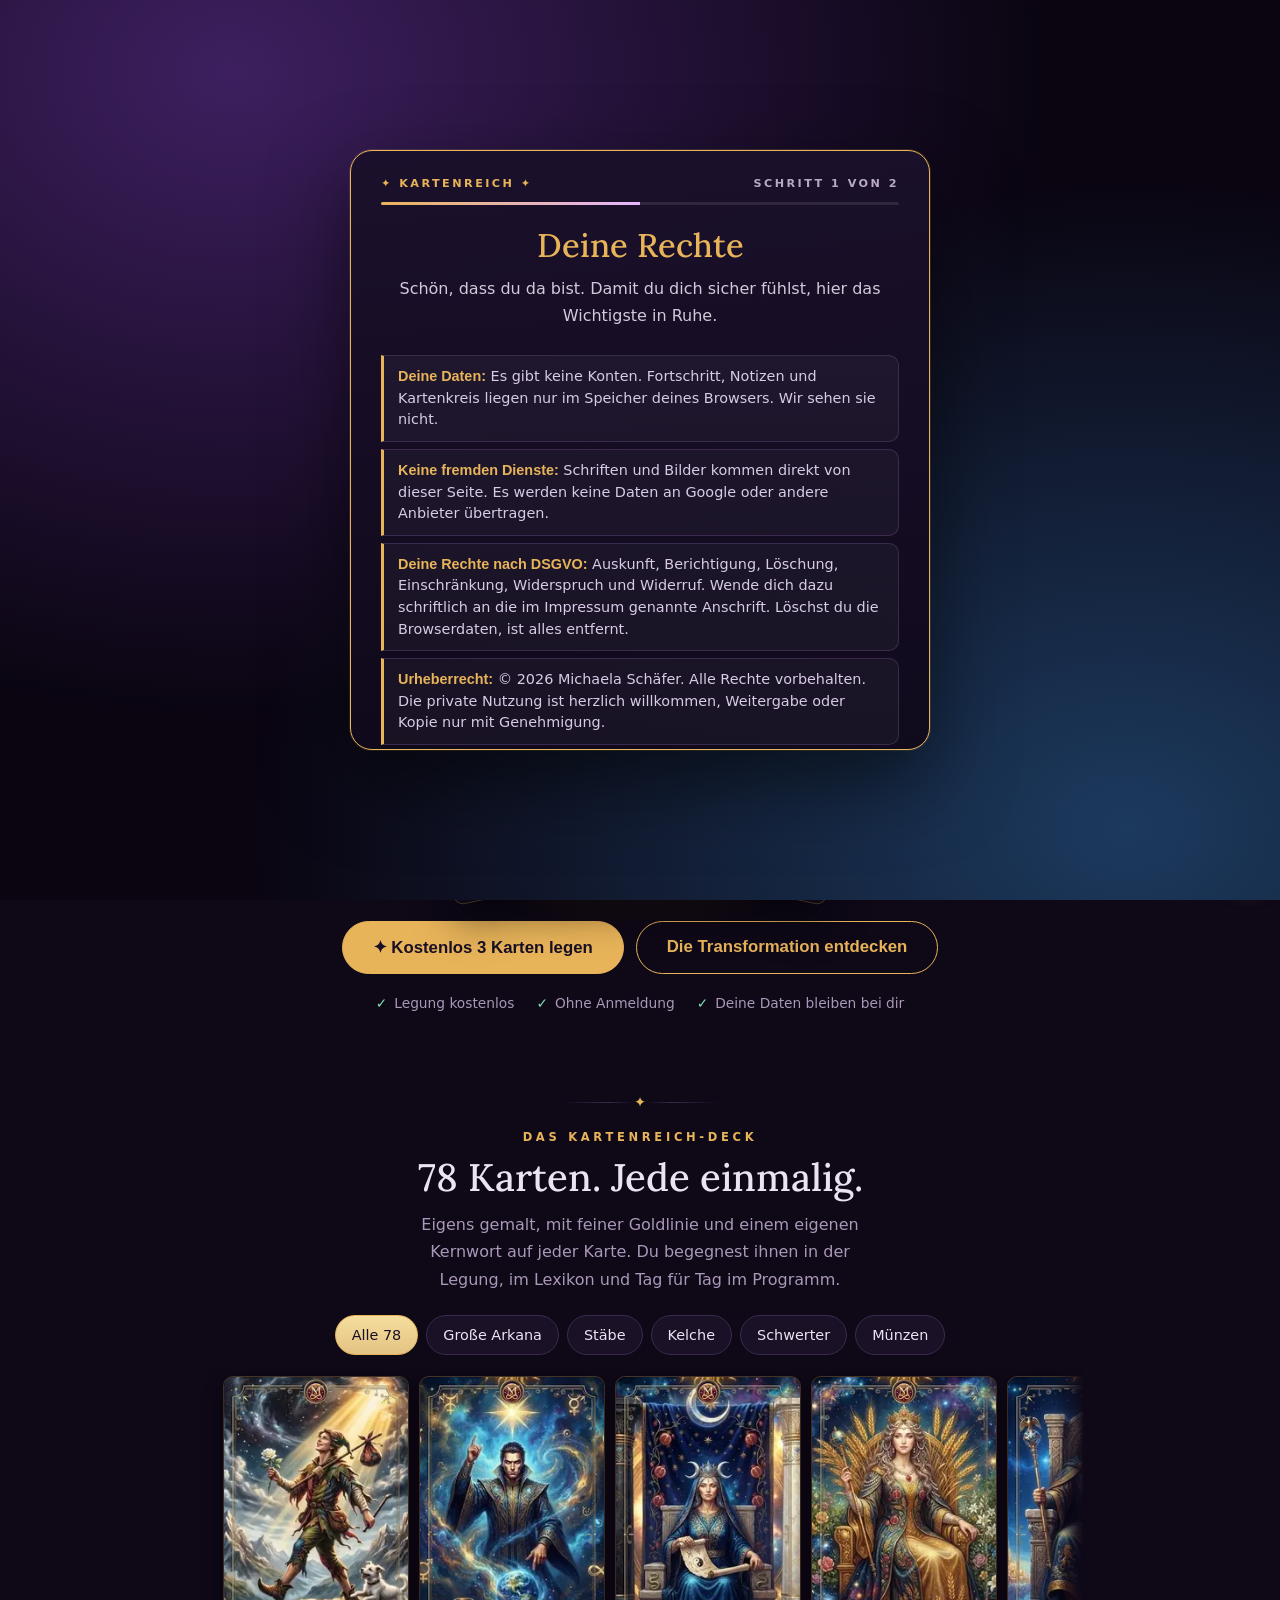
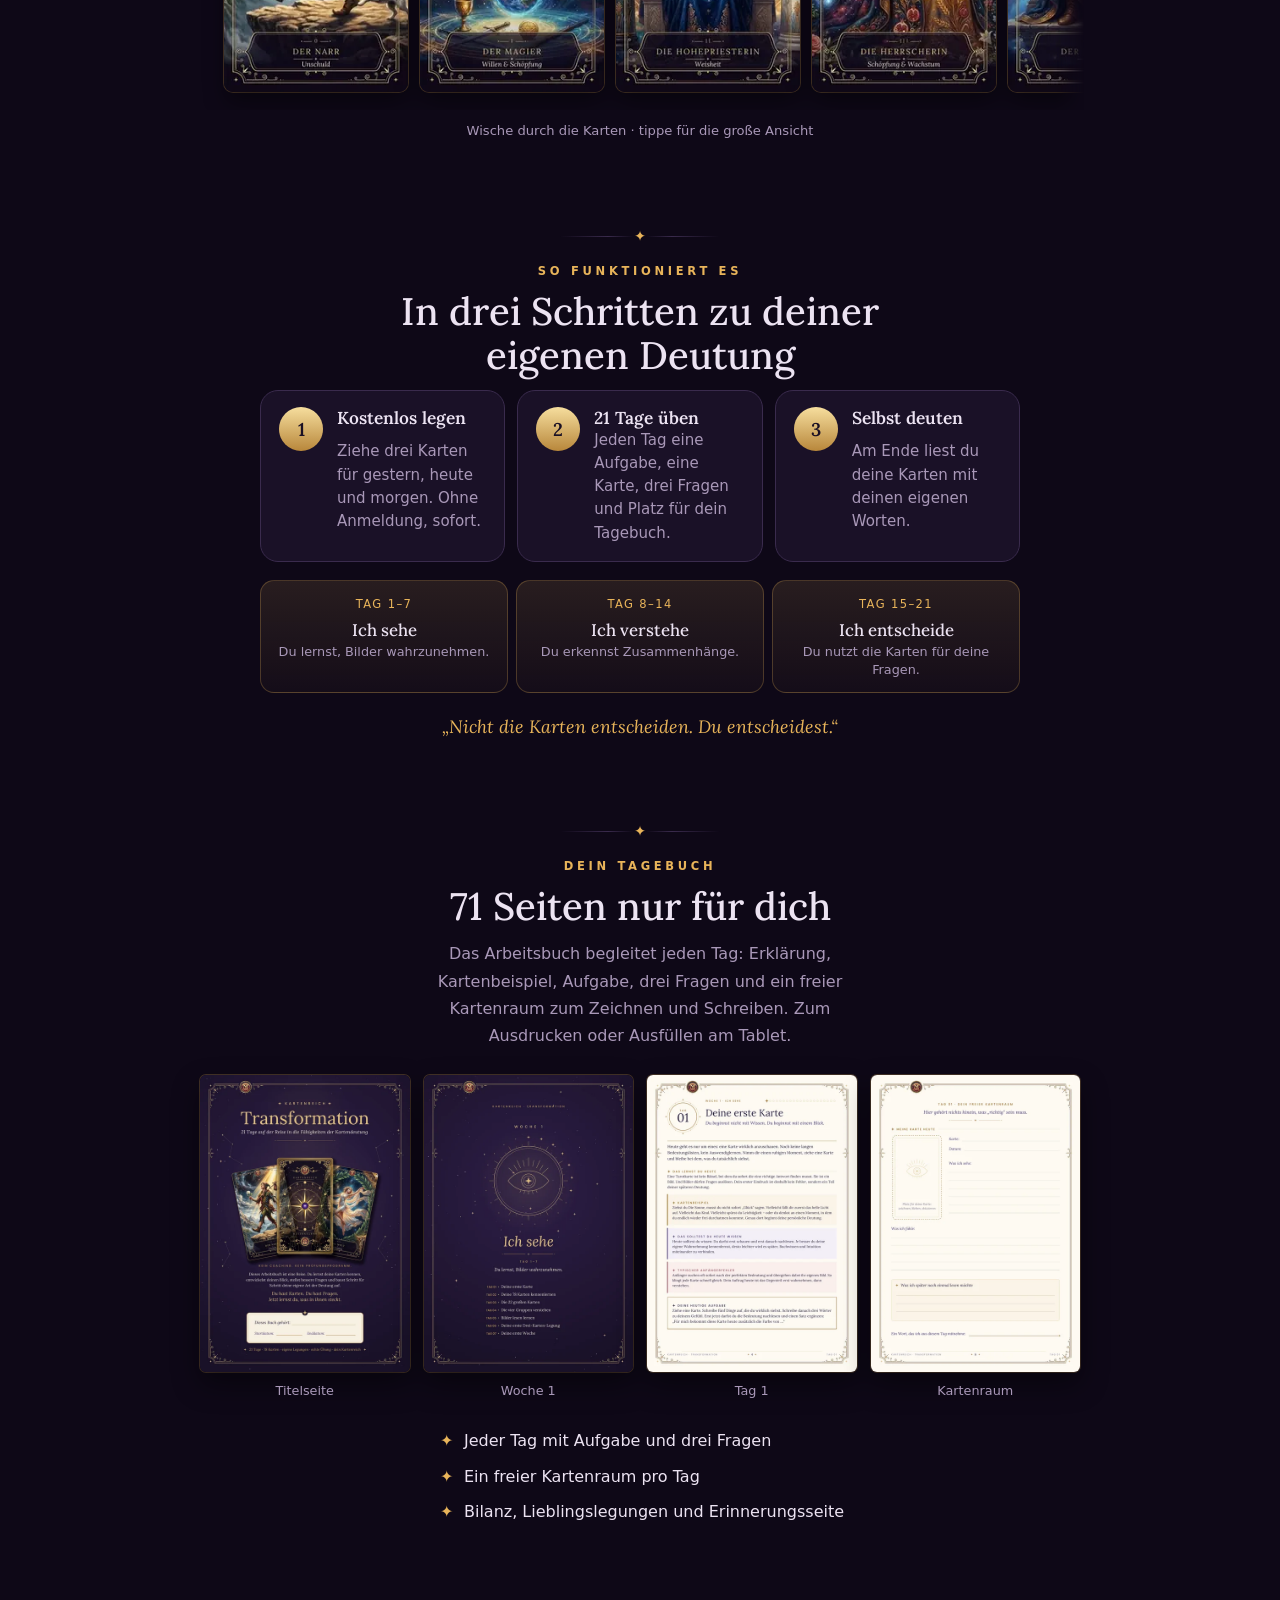
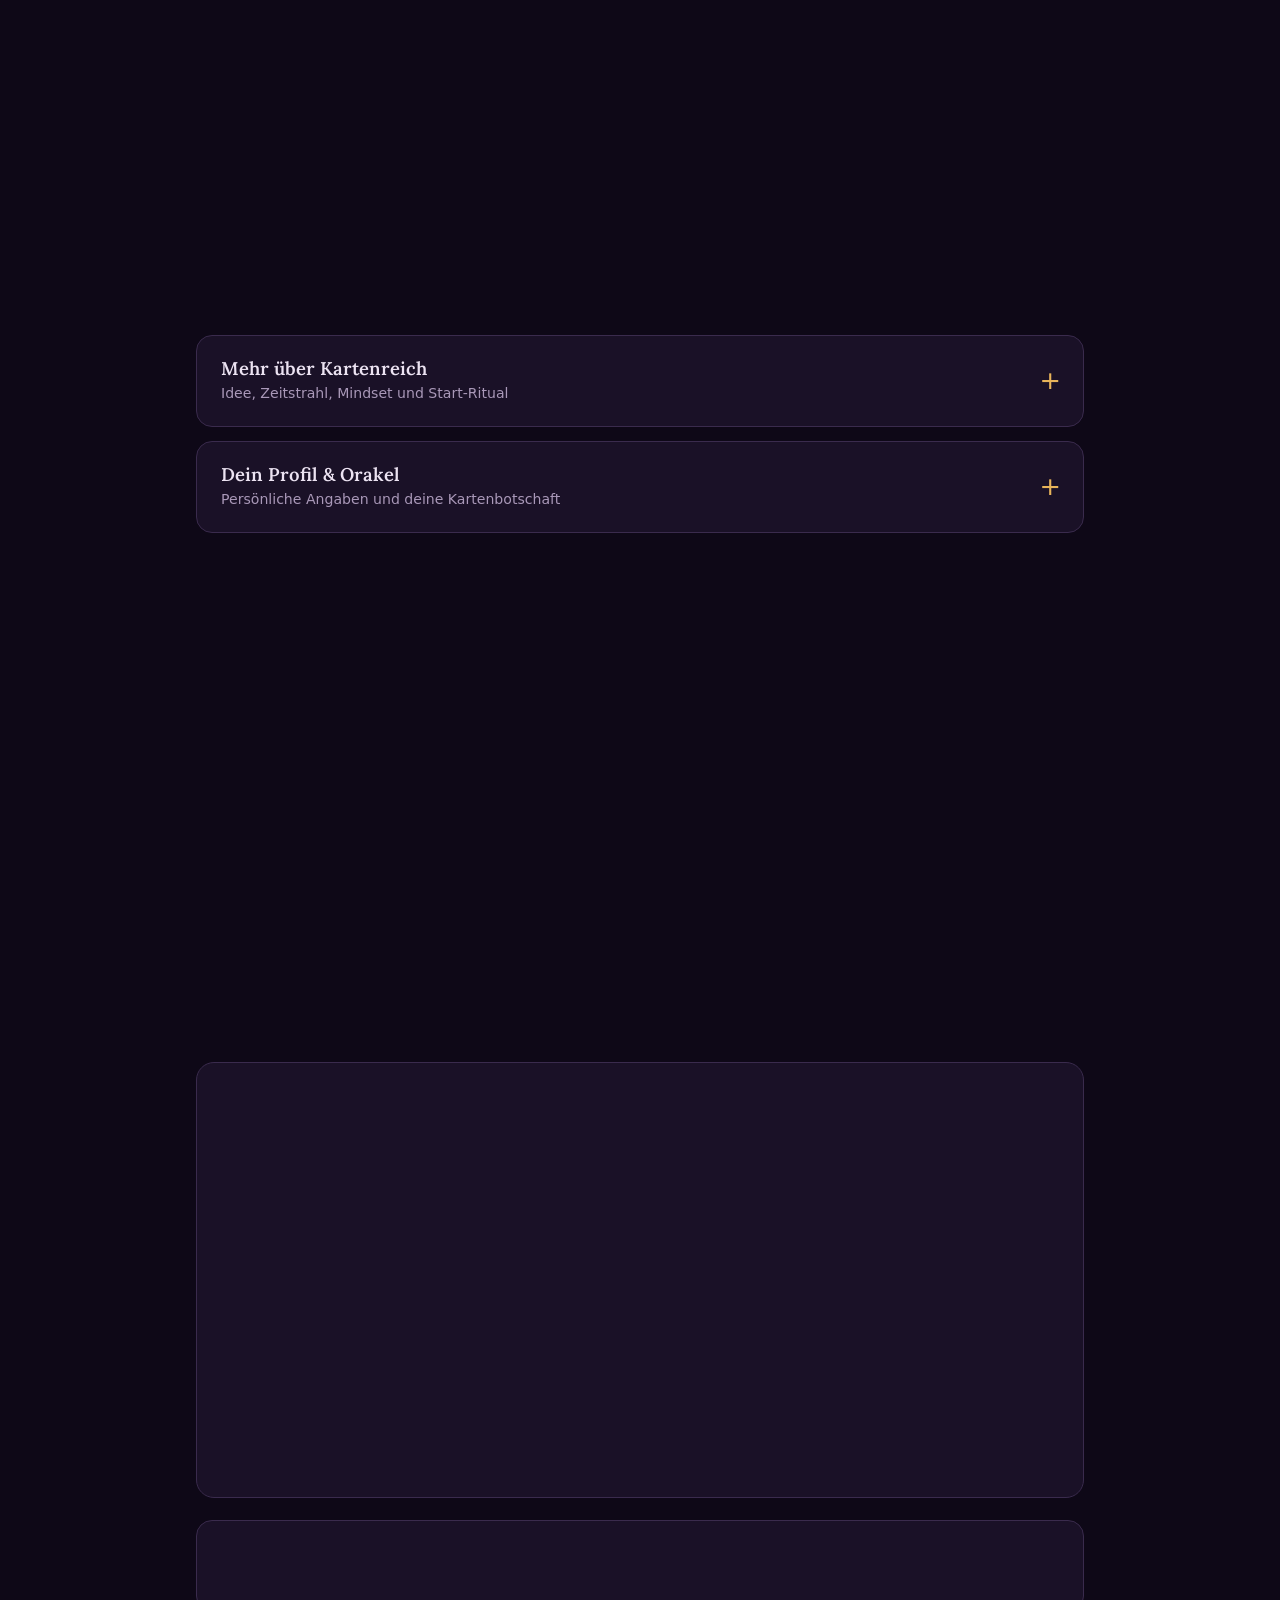
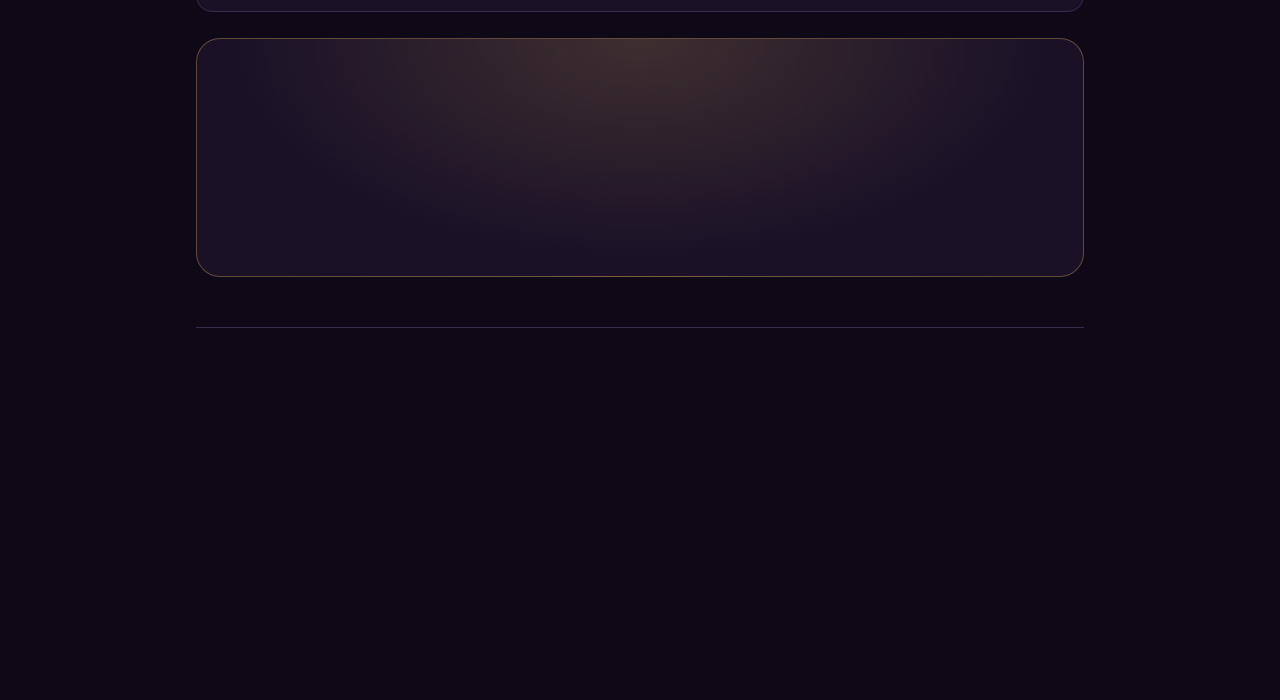
==== commit 681322d4: "Add files via upload" ====
--- a/index.html
+++ b/index.html
@@ -34,7 +34,7 @@
 <link rel="icon" type="image/png" sizes="192x192" href="icons/icon-192.png">
 <link rel="apple-touch-icon" href="icons/apple-touch-icon.png">
 <title>Tarot lernen in 21 Tagen · 78 einmalige Karten | Kartenreich</title>
-<link rel="stylesheet" href="app.min.css?v=7">
+<link rel="stylesheet" href="app.min.css?v=14">
 <link rel="preload" href="fonts/Lora-Variable.woff" as="font" type="font/woff" crossorigin>
 <link rel="preload" href="img/hero-back.webp" as="image" type="image/webp">
 </head>
@@ -42,7 +42,7 @@
 <noscript><p style="margin:0;padding:14px 16px;text-align:center;background:#1a1127;color:#ece3f2;font-family:system-ui,sans-serif">Kartenreich braucht JavaScript, um Karten zu ziehen und deinen Fortschritt zu speichern. Bitte aktiviere JavaScript in deinem Browser.</p></noscript>
 <!-- ===== Seite ===== -->
 <div class="wrap">
-<div class="bar"><span><b>●</b> Dein Kartenraum ist offen</span><span>Kartenreich · 21 Tage · 78 Karten</span></div>
+<div class="bar"><span><b>●</b> Dein Kartenraum ist offen</span><span>Kartenreich · 21 Tage · 78 Karten</span><span class="bzg" hidden>⏳ Zugang: noch 90 Tage</span></div>
 <nav class="tabs" role="tablist" aria-label="Bereiche"><button role="tab" id="tp" aria-selected="true">21-Tage-Programm</button><button role="tab" id="tk" aria-selected="false">Kartenlexikon</button><button role="tab" id="tf" aria-selected="false">Kartenkreis</button><button role="tab" id="tl" aria-selected="false">Legemethoden</button></nav>
 <!-- Hero -->
 <header class="mx-hero" id="home">
@@ -148,7 +148,7 @@
 <div class="card"><h2>Dein Start-Ritual</h2>
 <p class="p">Vier Schritte, bevor du Tag 1 beginnst. Sie kosten nur wenige Minuten.</p>
 <ol class="steps">
-<li><h4>Wähle dein Deck</h4><p class="p">Nimm ein Deck, dessen Bilder dich ansprechen. Ein Rider-Waite-Deck eignet sich besonders gut zum Lernen.</p></li>
+<li><h4>Wähle dein Deck</h4><p class="p">Das Kartenreich-Deck mit allen 78 Karten ist hier schon eingebaut. Wenn du zusätzlich mit echten Karten legen möchtest, nimm ein Deck, dessen Bilder dich ansprechen.</p></li>
 <li><h4>Schaffe deinen Platz</h4><p class="p">Ein Tisch, ein Tuch, eine Kerze, ein Notizbuch. Immer derselbe Ort, immer dieselbe Zeit.</p></li>
 <li><h4>Suche Verbündete</h4><p class="p">Erzähle mindestens einer Person von deinem Plan. Oder folge unten dem <a href="https://whatsapp.com/channel/0029Vb9Izau4IBh8cdFsoZ0Z" target="_blank" rel="noopener" style="color:var(--g)">WhatsApp-Kanal</a>.</p></li>
 <li><h4>Aktiviere den Schalter</h4><p class="p">Ab dem Start öffnet sich Woche für Woche ein neuer Abschnitt mit sieben Tagen.</p></li></ol></div>
@@ -168,7 +168,7 @@
 
 </div></details>
 <div class="card dl kr-lock"><h2>Dein 21-Tage-Journal zum Download</h2><p class="p">Alle 21 Tage auf Papier: zum Ausdrucken oder Ausfüllen am Tablet.</p><button class="btn" id="pdo" type="button">✦ Arbeitsbuch öffnen</button></div>
-<div class="prog kr-lock"><div class="r"><span>Dein 21-Tage-Weg</span><span id="pt">0 / 21 Tagen abgeschlossen</span></div><div class="tr" role="progressbar" aria-label="Fortschritt" aria-valuemin="0" aria-valuemax="21"><i id="pf"></i></div></div>
+<div class="prog kr-lock"><div class="r"><span>Dein 21-Tage-Weg</span><span id="pt">0 / 21 Tage abgeschlossen</span></div><div class="tr" role="progressbar" aria-label="Fortschritt" aria-valuemin="0" aria-valuemax="21"><i id="pf"></i></div></div>
 
 <div id="days" class="kr-lock"></div>
 
@@ -202,11 +202,11 @@
 <section id="fam" hidden>
 <h2>Unser Kartenkreis</h2>
 <p class="p">Jeder Mensch trägt ein Sternzeichen, einen Aszendenten, eine Seelenkarte und ein Jahresthema in sich. Trage dich und die Menschen ein, die du liebst: Partner, Kinder, Eltern, Geschwister, Freunde. Mit Geburtszeit und Geburtsort berechnen wir auch den Aszendenten. Für jede und jeden entsteht eine eigene Geburtskarte zum Staunen, Schenken und Teilen.</p>
-<div class="fh rec"><h3>✦ Schenke es weiter</h3><p>Jede Geschichte wird schöner, wenn man sie teilt. Kennst du einen Menschen, dem 21 Tage Ruhe, Klarheit und ein Blick in die Sterne guttun würden? Sende ihm eine kleine Einladung, so persönlich wie ein Brief.</p><div class="shr"><button class="btn wa" data-s="wa" data-k="rec">WhatsApp</button><button class="btn tgm" data-s="tg" data-k="rec">Telegram</button><button class="btn o" data-s="sh" data-k="rec" id="frs">Teilen</button><button class="btn o" data-s="cp" data-k="rec">Einladung kopieren</button></div><small>Verschickt wird nur die Einladung. Namen, Geburtstage und Karten aus deinem Kreis bleiben bei dir, solange du sie nicht selbst sendest.</small></div>
+<div class="fh rec"><h3>✦ Schenke es weiter</h3><p>Jede Geschichte wird schöner, wenn man sie teilt. Kennst du einen Menschen, dem 21 Tage Ruhe, Klarheit und ein Blick in die Sterne guttun würden? Sende ihm eine kleine Einladung, so persönlich wie ein Brief.</p><div class="shr"><button class="btn wa" data-s="wa" data-k="rec">WhatsApp</button><button class="btn tgm" data-s="tg" data-k="rec">Telegram</button><button class="btn fb" data-s="fb" data-k="rec">Facebook</button><button class="btn ig" data-s="ig" data-k="rec">Instagram</button><button class="btn o" data-s="sh" data-k="rec" id="frs">Teilen</button><button class="btn o" data-s="cp" data-k="rec">Einladung kopieren</button></div><small>Verschickt wird nur die Einladung. Namen, Geburtstage und Karten aus deinem Kreis bleiben bei dir, solange du sie nicht selbst sendest.</small></div>
 <div class="frm"><div><label for="fn1">Name</label><input id="fn1" maxlength="40" autocomplete="off" placeholder="z. B. Lena"></div><div><label for="fd1">Geburtstag</label><input id="fd1" type="date"></div><div><label for="fr1">Wer ist das?</label><select id="fr1"><option>Ich</option><option>Partner:in</option><option>Kind</option><option>Mutter / Vater</option><option>Geschwister</option><option>Großeltern</option><option>Freund:in</option></select></div><div><label for="ft1">Geburtszeit (für den Aszendenten)</label><input id="ft1" type="time"></div><div><label for="fo1">Geburtsort</label><select id="fo1"><option value="">– nicht angeben –</option></select></div><p class="p fhint">Optional. Den Aszendenten, den „aufsteigenden“ Teil deines Wesens, gibt es nur mit genauer Uhrzeit und Ort. Steht beides auf der Geburtsurkunde, trage es ein.</p><div class="fx" id="fxo" hidden><div><label for="fla">Breitengrad</label><input id="fla" type="number" step="0.01" min="-66" max="66" placeholder="z. B. 52.52"></div><div><label for="flo">Längengrad</label><input id="flo" type="number" step="0.01" min="-180" max="180" placeholder="z. B. 13.40"></div><div><label for="fof">UTC-Abweichung in Stunden</label><input id="fof" type="number" step="0.5" min="-12" max="14" placeholder="z. B. 1"></div></div><button class="btn" id="fadd">✦ Geburtskarte enthüllen</button></div>
 <div class="msg" id="fmsg" role="status"></div>
 <div id="fhm"></div><div id="flist"></div>
-<div class="shr"><span class="p" style="margin:0">Ganzen Kartenkreis senden:</span><button class="btn wa" data-s="wa" data-k="fall">WhatsApp</button><button class="btn tgm" data-s="tg" data-k="fall">Telegram</button></div>
+<div class="shr"><span class="p" style="margin:0">Ganzen Kartenkreis senden:</span><button class="btn wa" data-s="wa" data-k="fall">WhatsApp</button><button class="btn tgm" data-s="tg" data-k="fall">Telegram</button><button class="btn fb" data-s="fb" data-k="fall">Facebook</button><button class="btn ig" data-s="ig" data-k="fall">Instagram</button></div>
 <p class="p" style="text-align:center;font-size:.85rem">Die Daten bleiben nur in deinem Browser gespeichert und werden nicht geteilt. Nur was du selbst sendest, verlässt dein Gerät. Sternzeichen und Kartendeutung dienen der Freude und Reflexion, nicht der Vorhersage.</p>
 </section>
 </div></dialog>
@@ -242,7 +242,7 @@
 <div class="dkh"><h3 id="pdt">Dein 21-Tage-Journal</h3><button class="btn o" id="pdx" type="button" aria-label="Fenster schließen">✕</button></div>
 <div class="pdc" aria-hidden="true"><span class="k">✦ KARTENREICH ✦</span><b>Transformation</b><span class="s">✦</span><small>21 TAGE · 78 KARTEN</small></div>
 <p class="pdi">Manche Gedanken brauchen Papier. Dieses Arbeitsbuch ist dein stiller Begleiter durch alle 21 Tage: zum Ausdrucken, zum Ausfüllen am Tablet oder zum Hineinkritzeln mit deinem Lieblingsstift. Kein Prüfungsheft, sondern ein Ort, an dem deine eigenen Worte zählen.</p>
-<div class="pdchips"><span>71 Seiten</span><span>21 Tage</span><span>PDF · 3 MB</span></div>
+<div class="pdchips"><span>71 Seiten</span><span>21 Tage</span><span>PDF · 2,7 MB</span></div>
 <ul class="pdl">
 <li><b>Jeder Tag</b> mit Erklärung, Kartenbeispiel, Aufgabe, drei Fragen und einer kleinen Überraschung.</li>
 <li><b>Dein freier Kartenraum:</b> pro Tag eine Seite, auf der nichts „richtig“ sein muss.</li>
@@ -263,7 +263,7 @@
 <div class="kprompt" id="klpr" aria-live="polite" hidden><span id="klprt"></span><button class="btn o" type="button" id="klall">Alle aufdecken</button></div>
 <section class="kspread" id="klsp" aria-label="Deine drei Karten"></section>
 <section class="kdeut" id="kld" aria-live="polite" hidden></section>
-<div class="kac" id="klac" hidden><button class="btn wa" type="button" data-kl="wa">WhatsApp</button><button class="btn tgm" type="button" data-kl="tg">Telegram</button><button class="btn o" type="button" data-kl="cp">Kopieren</button><button class="btn o" type="button" data-kl="nw">Neu legen</button></div>
+<div class="kac" id="klac" hidden><button class="btn wa" type="button" data-kl="wa">WhatsApp</button><button class="btn tgm" type="button" data-kl="tg">Telegram</button><button class="btn fb" type="button" data-kl="fb">Facebook</button><button class="btn ig" type="button" data-kl="ig">Instagram</button><button class="btn o" type="button" data-kl="cp">Kopieren</button><button class="btn o" type="button" data-kl="nw">Neu legen</button></div>
 <section class="kpay" id="klpay" hidden><h3>Noch eine Legung?</h3><p>Deine kostenlose Legung hast du genutzt. Für jede weitere freuen wir uns über eine kleine Spende von <b>1 bis 5 €</b>. Danach startet deine Legung sofort.</p><div class="kamt" id="klamt" role="group" aria-label="Spendenbetrag wählen"><button type="button" data-a="1" aria-pressed="false">1 €</button><button type="button" data-a="2" aria-pressed="false">2 €</button><button type="button" class="on" data-a="3" aria-pressed="true">3 €</button><button type="button" data-a="4" aria-pressed="false">4 €</button><button type="button" data-a="5" aria-pressed="false">5 €</button></div><a class="btn lg" id="klppme" href="#" target="_blank" rel="noopener noreferrer"><svg class="ppl" viewBox="0 0 24 24" width="22" height="22" aria-hidden="true" focusable="false"><path fill="#003087" d="M7.076 21.337H2.47a.641.641 0 0 1-.633-.74L4.944.901C5.026.382 5.474 0 5.998 0h7.46c2.57 0 4.578.543 5.69 1.81 1.01 1.15 1.304 2.42 1.012 4.287-.023.143-.047.288-.077.437-.983 5.05-4.349 6.797-8.647 6.797h-2.19c-.524 0-.968.382-1.05.9l-1.12 7.106z"/><path fill="#009cde" d="M21.222 6.917a3.35 3.35 0 0 0-.607-.541c-.013.076-.026.175-.041.254-.93 4.778-4.005 7.201-9.138 7.201h-2.19a.563.563 0 0 0-.556.479l-1.187 7.527h-.506l-.24 1.516a.56.56 0 0 0 .554.647h3.882c.46 0 .85-.334.922-.788.06-.26.76-4.852.816-5.09a.932.932 0 0 1 .923-.788h.58c3.76 0 6.705-1.528 7.565-5.946.36-1.847.174-3.388-.777-4.471z"/></svg><span>Mit PayPal spenden (3 €)</span></a><button class="btn o" id="klpaid" type="button" hidden>Ich habe gespendet, Legung starten</button><p class="kerr" id="klerr" role="alert" hidden></p><small class="knote"><svg class="ppl" viewBox="0 0 24 24" width="16" height="16" aria-hidden="true" focusable="false"><path fill="#003087" d="M7.076 21.337H2.47a.641.641 0 0 1-.633-.74L4.944.901C5.026.382 5.474 0 5.998 0h7.46c2.57 0 4.578.543 5.69 1.81 1.01 1.15 1.304 2.42 1.012 4.287-.023.143-.047.288-.077.437-.983 5.05-4.349 6.797-8.647 6.797h-2.19c-.524 0-.968.382-1.05.9l-1.12 7.106z"/><path fill="#009cde" d="M21.222 6.917a3.35 3.35 0 0 0-.607-.541c-.013.076-.026.175-.041.254-.93 4.778-4.005 7.201-9.138 7.201h-2.19a.563.563 0 0 0-.556.479l-1.187 7.527h-.506l-.24 1.516a.56.56 0 0 0 .554.647h3.882c.46 0 .85-.334.922-.788.06-.26.76-4.852.816-5.09a.932.932 0 0 1 .923-.788h.58c3.76 0 6.705-1.528 7.565-5.946.36-1.847.174-3.388-.777-4.471z"/></svg><span>Sichere Zahlung über PayPal. Dabei verbindest du dich mit PayPal.</span></small></section>
 <p class="khint">Tarot ist hier ein Spiegel, keine Vorhersage. Die Karten geben dir bessere Fragen, Entscheidungen triffst du selbst.</p>
 </div></dialog>
@@ -315,10 +315,12 @@
 <div class="snd"><div class="sndp" id="sndp" hidden><h4>✦ Klangraum</h4><p>Sanfte Musik, die sich nie wiederholt.</p><div class="mo" id="mo"></div><label for="vol">Lautstärke</label><input type="range" id="vol" min="0" max="100"><button class="btn" id="pl">▶ Musik beginnen</button></div><button class="sb" id="sb" aria-label="Klangraum öffnen" aria-expanded="false">♪</button></div>
 
 <!-- Skripte: Reihenfolge ist wichtig, sie teilen sich den globalen Gültigkeitsbereich -->
-<!-- Quelldateien (Reihenfolge wichtig), gebündelt in app.min.js durch build.sh:
+<!-- Quelldateien (Reihenfolge wichtig), gebündelt in app.min.js durch build.sh: -->
+<!-- data-src="js/compat.js" -->
 <!-- data-src="js/data-program.js" -->
 <!-- data-src="js/program.js" -->
 <!-- data-src="js/legal-consent.js" -->
+<!-- data-src="js/social.js" -->
 <!-- data-src="js/cards.js" -->
 <!-- data-src="js/family.js" -->
 <!-- data-src="js/spreads.js" -->
@@ -343,7 +345,6 @@
 <!-- data-src="js/preview.js" -->
 <!-- data-src="js/buy-swirl.js" -->
 <!-- data-src="js/landing.js" -->
--->
-<script defer src="app.min.js?v=7"></script>
+<script defer src="app.min.js?v=14"></script>
 </body>
 </html>
--- a/app.min.css
+++ b/app.min.css
@@ -0,0 +1 @@
+:root{--bg: #0e0817;--card: #1a1127;--ink: #ece3f2;--mute: #a998b8;--g: #e8b45a;--ok: #7ee0b5;--bad: #ff7a8a;--line: #3a2b4d;--dk: #1a1024;padding-top:env(safe-area-inset-top,0px);padding-bottom:env(safe-area-inset-bottom,0px);box-sizing:border-box}:root[data-theme=light]{--bg: #f4ecdf;--card: #fbf6ec;--ink: #251532;--mute: #66587a;--g: #94640f;--ok: #1d7a55;--bad: #b03047;--line: #d5c6ae;--dk: #fbf6ec}*{box-sizing:border-box;margin:0;padding:0;-webkit-tap-highlight-color:transparent}body{background:var(--bg);color:var(--ink);font:400 1rem/1.7 Instrument Sans,system-ui,sans-serif;overflow-x:clip}:focus-visible{outline:2px solid var(--g);outline-offset:3px}.wrap{max-width:860px;margin:0 auto;padding:20px 16px 60px}h1,h2,h3,.serif{font-family:Bodoni Moda,Georgia,serif;font-weight:500;line-height:1.15}.bar{display:flex;justify-content:space-between;flex-wrap:wrap;gap:8px;padding:12px 18px;border:1px solid var(--line);border-radius:12px;margin-bottom:28px;color:var(--mute);font-size:.9rem}.bar b{color:var(--g)}.hd{text-align:center;margin-bottom:34px}.hd h1{font-size:clamp(2rem,6vw,3.4rem);font-weight:700;margin-bottom:12px}.hd h1 span{color:var(--g)}.hd p{color:var(--mute);max-width:56ch;margin:0 auto}.card{position:relative;background:var(--card);border:1px solid var(--line);border-radius:14px;padding:24px 28px;margin-bottom:18px;overflow:hidden}.card:before{content:"";position:absolute;left:0;top:0;bottom:0;width:4px;background:var(--g)}.card.completed{border-color:#7ee0b580;border-color:color-mix(in srgb,var(--ok) 50%,transparent)}.card.completed:before{background:var(--ok)}.card.locked{opacity:.55}.card.locked:before{background:var(--mute)}.card h2,.card h3{font-size:1.5rem;margin-bottom:12px;color:var(--g)}.p{color:var(--mute);margin-bottom:14px}.hl,.ac,.nf,.bn{border-left:3px solid var(--g);padding:14px 18px;margin-top:14px;border-radius:0 8px 8px 0;background:#e8b45a14;background:color-mix(in srgb,var(--g) 8%,transparent)}.ac{border-color:var(--ok);background:#7ee0b517;background:color-mix(in srgb,var(--ok) 9%,transparent)}.nf{border-color:var(--line);background:#ece3f20d;background:color-mix(in srgb,var(--ink) 5%,transparent)}.bn{border-color:#b98ae0}.hl h5,.ac h5,.nf h5,.bn h5{font-family:Bodoni Moda,serif;font-size:1.05rem;font-weight:500;margin-bottom:4px}.ac h5{color:var(--ok)}.hl h5{color:var(--g)}.quote{font:italic 500 1.15rem/1.5 Bodoni Moda,serif;border-left:3px solid var(--g);padding:10px 18px;margin:18px 0}.quote small{display:block;font:600 .85rem Instrument Sans;color:var(--g);margin-top:6px;font-style:normal}.grid{display:grid;grid-template-columns:1fr 1fr;gap:12px;margin:16px 0}.it{border:1px solid var(--line);border-radius:10px;padding:14px 16px;background:#ece3f20a;background:color-mix(in srgb,var(--ink) 4%,transparent)}.it b{display:block;color:var(--g);font-family:Bodoni Moda,serif;font-weight:500;font-size:1.05rem;margin-bottom:3px}.steps{list-style:none;counter-reset:s}.steps li{counter-increment:s;position:relative;padding-left:44px;margin-bottom:16px}.steps li:before{content:counter(s);position:absolute;left:0;top:0;width:30px;height:30px;border:1px solid var(--g);color:var(--g);border-radius:50%;display:grid;place-items:center;font-weight:700}.steps h4{margin-bottom:2px}.inp{display:grid;grid-template-columns:1fr 1fr;gap:12px;margin-top:14px}.inp label{display:block;font-size:.85rem;color:var(--g);font-weight:600;margin-bottom:4px}.inp input{width:100%;background:transparent;border:1px solid var(--line);border-radius:8px;padding:11px 12px;color:var(--ink);font:inherit}.met{display:grid;grid-template-columns:repeat(3,1fr);gap:12px;margin-top:16px}.met div{border:1px solid var(--line);border-radius:10px;padding:12px;text-align:center}.met small{display:block;color:var(--mute);font-size:.8rem}.met b{font:700 1.5rem Bodoni Moda,serif;color:var(--g)}.btn{display:inline-flex;align-items:center;justify-content:center;gap:8px;min-height:44px;border-radius:99px;border:1px solid var(--g);background:var(--g);color:var(--dk);font:700 1rem Instrument Sans,sans-serif;padding:11px 26px;cursor:pointer;margin-top:16px}.btn.o{background:transparent;color:var(--g)}.btn.done{background:var(--ok);border-color:var(--ok);color:var(--dk)}.cta{text-align:center;padding:36px 24px}.cta .btn{font-size:1.1rem;padding:15px 34px}.msg{margin-top:12px;color:var(--g);font-weight:600;min-height:1.6em}.prog{position:sticky;top:env(safe-area-inset-top,0px);z-index:20;background:var(--bg);border:1px solid var(--g);border-radius:14px;padding:14px 20px;margin:26px 0}.prog div.r{display:flex;justify-content:space-between;font-weight:600;margin-bottom:8px;font-size:.95rem}.tr{height:10px;background:var(--line);border-radius:9px;overflow:hidden}.tr i{display:block;height:100%;width:0;background:linear-gradient(90deg,var(--g),var(--ok));transition:width .5s}.dh{display:flex;justify-content:space-between;align-items:center;gap:10px;cursor:pointer;min-height:44px;flex-wrap:wrap}.dh .l{display:flex;gap:14px;align-items:baseline}.dn{font:700 1.1rem Bodoni Moda,serif;color:var(--g);white-space:nowrap}.dt{font-weight:600}.ph{color:var(--mute);font-size:.85rem}.dc{display:none;margin-top:16px;padding-top:6px;border-top:1px solid var(--line)}.card.open .dc{display:block}.qz{margin-top:16px;border:1px solid var(--line);border-radius:10px;padding:16px}.qz p{margin-bottom:10px}.qo{display:flex;flex-direction:column;gap:8px}.qb{background:transparent;color:var(--ink);border:1px solid var(--line);border-radius:8px;padding:11px 14px;min-height:44px;text-align:left;font:inherit;cursor:pointer}.qb:hover:not(:disabled){border-color:var(--g)}.qb.c{border-color:var(--ok);color:var(--ok)}.qb.w{border-color:var(--bad);color:var(--bad)}.qe{display:none;margin-top:10px;color:var(--mute)}.qe.show{display:block}.foot{margin-top:50px;padding-top:30px;border-top:1px solid var(--line);text-align:center;color:var(--mute);font-size:.88rem}.foot .q{font:italic 500 1.3rem Bodoni Moda,serif;color:var(--g);margin-bottom:14px}.foot a{color:var(--g);text-decoration:none;font-weight:600;margin:0 8px}.fin{display:none;position:fixed;inset:0;z-index:99;background:#0a0510f5;flex-direction:column;align-items:center;justify-content:center;text-align:center;padding:24px;overflow:auto;color:#ece3f2}.fin.show{display:flex}.fin canvas{position:absolute;inset:0;width:100%;height:100%;pointer-events:none}.fin .in{position:relative;max-width:720px}.fin h2{font-size:clamp(2.2rem,6vw,3.6rem);color:#e8b45a;margin-bottom:8px}.fin .met b{color:#7ee0b5}.fin .met div{border-color:#e8b45a}.fin .met small{color:#b9a8c8}@media(max-width:760px){.grid,.inp,.met{grid-template-columns:1fr}.card{padding:20px}}.lnk,#inst{display:inline-flex;align-items:center;justify-content:center;min-height:44px;background:none;border:0;color:var(--g);font:600 .88rem Instrument Sans,sans-serif;cursor:pointer;padding:6px 8px;text-decoration:underline;text-underline-offset:3px}.legal{margin:0 0 16px;display:flex;flex-wrap:wrap;justify-content:center;gap:2px 6px}mark.pl{background:#e8b45a40;background:color-mix(in srgb,var(--g) 25%,transparent);color:inherit;padding:0 3px;border-radius:3px}dialog.lg{background:var(--card);color:var(--ink);border:1px solid var(--g);border-radius:14px;padding:0;width:min(760px,94vw);max-height:88vh}dialog.lg::backdrop{background:#0a0510bf}.lgh{position:sticky;top:0;display:flex;justify-content:space-between;align-items:center;gap:12px;padding:16px 22px;background:var(--card);border-bottom:1px solid var(--line)}.lgh h2{font-size:1.4rem;color:var(--g)}.lgb{padding:8px 22px 26px;overflow:auto;max-height:calc(88vh - 70px);font-size:.95rem}.lgb h3{font-size:1.1rem;color:var(--ink);margin:20px 0 6px}.lgb a{color:var(--g);text-underline-offset:3px}.lgb p,.lgb li{color:var(--mute);margin-bottom:8px}.lgb ul,.lgb ol{padding-left:22px}.lgb .warn{border-left:3px solid var(--bad);padding:10px 14px;background:#ff7a8a14;background:color-mix(in srgb,var(--bad) 8%,transparent);border-radius:0 8px 8px 0;margin:14px 0;color:var(--ink)}.lgb input,.lgb textarea{width:100%;background:transparent;border:1px solid var(--line);border-radius:8px;padding:10px;color:var(--ink);font:inherit;margin-bottom:10px}.lgb label{display:block;color:var(--g);font-weight:600;font-size:.85rem;margin-bottom:3px}.ck{position:fixed;left:0;right:0;bottom:0;z-index:150;background:var(--card);border-top:2px solid var(--g);padding:18px 16px calc(18px + env(safe-area-inset-bottom,0px));box-shadow:0 -10px 40px #0006}.ck[hidden]{display:none}.cki{max-width:860px;margin:0 auto}.ck h2{font-size:1.3rem;margin-bottom:6px;color:var(--g)}.ck p{color:var(--mute);font-size:.92rem;margin-bottom:12px}.ck .row{display:flex;flex-wrap:wrap;gap:10px}.ck .btn{margin:0;flex:1;min-width:150px;padding:10px 18px;font-size:.95rem}.ckc{border:1px solid var(--line);border-radius:10px;padding:12px 14px;margin-bottom:10px}.ckc label{display:flex;gap:10px;align-items:flex-start;font-weight:600;color:var(--ink);cursor:pointer}.ckc input{width:20px;height:20px;accent-color:var(--g);margin-top:3px;flex-shrink:0}.ckc small{display:block;color:var(--mute);font-weight:400;margin:4px 0 0 30px}.tabs{display:flex;gap:8px;margin:-8px 0 26px;border-bottom:1px solid var(--line)}.tabs button{background:none;border:0;border-bottom:3px solid transparent;color:var(--mute);font:600 1rem Instrument Sans,sans-serif;padding:12px 18px;min-height:44px;cursor:pointer}.tabs button[aria-selected=true]{color:var(--g);border-color:var(--g)}#lex h2{font-size:clamp(1.8rem,5vw,2.6rem);margin-bottom:8px}.chips{display:flex;flex-wrap:wrap;gap:8px;margin:14px 0 20px}.chips button{background:none;color:var(--mute);border:1px solid var(--line);border-radius:99px;padding:8px 16px;min-height:40px;font:inherit;cursor:pointer}.chips button[aria-pressed=true]{background:var(--ink);color:var(--bg);border-color:var(--ink)}.trk{display:flex;overflow-x:auto;scroll-snap-type:x mandatory;scrollbar-width:none;border-radius:14px}.trk::-webkit-scrollbar{display:none}.sl{flex:0 0 100%;scroll-snap-align:center;display:grid;grid-template-columns:210px 1fr;gap:28px;padding:26px;background:var(--card);border:1px solid var(--line);border-radius:14px}.cf{aspect-ratio:2/3;border-radius:10px;border:1px solid var(--sc);background:var(--bg);display:flex;flex-direction:column;align-items:center;justify-content:space-between;padding:18px 10px;text-align:center;box-shadow:inset 0 0 0 6px var(--bg),inset 0 0 0 7px var(--sc);align-self:start}.cf small{font:500 .9rem Bodoni Moda,serif;letter-spacing:.2em;color:var(--sc)}.cf svg{width:56%;color:var(--sc)}.cf b{font:700 1.05rem/1.2 Bodoni Moda,serif}.ct h3{font-size:1.9rem;margin-bottom:4px;color:var(--ink)}.ct .kw{color:var(--sc);font-weight:600;margin-bottom:14px}.ct h4{font:500 1.05rem Bodoni Moda,serif;color:var(--g);margin:14px 0 2px}.ct p{color:var(--ink);max-width:60ch}.cn{display:flex;justify-content:center;align-items:center;gap:12px;margin:16px 0;flex-wrap:wrap}.cn button.nv{width:48px;height:48px;border-radius:50%;border:1px solid var(--g);background:none;color:var(--g);font-size:1.5rem;cursor:pointer}.cn button.nv:hover{background:var(--g);color:var(--dk)}.cn select{background:var(--card);color:var(--ink);border:1px solid var(--line);border-radius:8px;padding:10px;font:inherit;max-width:220px}#ci{font-weight:600;min-width:70px;text-align:center}.nts{border:1px solid var(--line);border-radius:14px;padding:20px;background:var(--card)}.nts label{display:block;font:500 1.15rem Bodoni Moda,serif;color:var(--g);margin-bottom:8px}.nts textarea{width:100%;min-height:150px;background:transparent;border:1px solid var(--line);border-radius:8px;padding:12px;color:var(--ink);font:inherit;resize:vertical}.nts div{color:var(--mute);font-size:.85rem;margin-top:6px}@media(max-width:760px){.sl{grid-template-columns:1fr;padding:18px}.cf{max-width:180px;margin:0 auto;width:100%}}.trk{gap:0;border-radius:20px}.sl{position:relative;overflow:hidden;grid-template-columns:230px 1fr;gap:34px;padding:34px 30px;border-color:#886953;border-color:color-mix(in srgb,var(--sc) 45%,var(--line));background:radial-gradient(ellipse at 18% 25%,rgba(232,180,90,.22),transparent 55%),radial-gradient(ellipse at 90% 90%,rgba(185,138,224,.14),transparent 50%),var(--card);background:radial-gradient(ellipse at 18% 25%,color-mix(in srgb,var(--sc) 22%,transparent),transparent 55%),radial-gradient(ellipse at 90% 90%,color-mix(in srgb,#b98ae0 14%,transparent),transparent 50%),var(--card)}.sl:before{content:"";position:absolute;inset:0;pointer-events:none;opacity:.55;background-image:radial-gradient(1px 1px at 12% 20%,var(--ink),transparent),radial-gradient(1px 1px at 68% 12%,var(--ink),transparent),radial-gradient(1.5px 1.5px at 85% 40%,var(--g),transparent),radial-gradient(1px 1px at 40% 88%,var(--ink),transparent),radial-gradient(1.5px 1.5px at 92% 82%,var(--ink),transparent),radial-gradient(1px 1px at 55% 60%,var(--g),transparent)}.sl>*{position:relative}.cf{position:relative;aspect-ratio:2/3;border:0;border-radius:14px;padding:16px 12px 14px;justify-content:space-between;color:var(--sc);animation:fl 6s ease-in-out infinite;background:radial-gradient(ellipse at 50% 42%,rgba(232,180,90,.28),transparent 62%),linear-gradient(165deg,#241338,#0e0817 70%);background:radial-gradient(ellipse at 50% 42%,color-mix(in srgb,var(--sc) 28%,transparent),transparent 62%),linear-gradient(165deg,#241338,#0e0817 70%);box-shadow:0 0 0 1px var(--sc),0 0 38px #e8b45a61,0 18px 40px #00000073;box-shadow:0 0 0 1px var(--sc),0 0 38px color-mix(in srgb,var(--sc) 38%,transparent),0 18px 40px #00000073}.cf:before{content:"";position:absolute;inset:7px;border:1px solid rgba(232,180,90,.75);border:1px solid color-mix(in srgb,var(--sc) 75%,transparent);border-radius:9px;pointer-events:none}.cf:after{content:"\2726  \2726";position:absolute;left:0;right:0;top:11px;text-align:center;font-size:.55rem;letter-spacing:.9em;color:var(--sc);opacity:.8;text-indent:.9em}.cf small{margin-top:14px;font:500 .95rem Bodoni Moda,serif;letter-spacing:.3em;text-indent:.3em;color:var(--sc)}.cf .ar{width:88%;filter:drop-shadow(0 0 7px var(--sc))}.cf .ar svg{width:100%;display:block;color:var(--sc)}.cf .ar g.spin{transform-origin:0 0;animation:sp 60s linear infinite}.cf b{font:700 1.02rem/1.2 Bodoni Moda,serif;color:#f3e6c8;letter-spacing:.04em}.cf em{display:block;font:italic 400 .72rem/1.3 Bodoni Moda,serif;color:var(--sc);margin-top:3px;opacity:.9}@keyframes fl{50%{transform:translateY(-7px)}}@keyframes sp{to{transform:rotate(360deg)}}.ct h3{font-size:2.1rem;letter-spacing:.01em;background:linear-gradient(90deg,var(--ink),var(--sc));-webkit-background-clip:text;background-clip:text;color:transparent}.ct .kw{font:italic 500 1.1rem Bodoni Moda,serif;padding-bottom:12px;margin-bottom:6px;position:relative}.ct .kw:after{content:"\2726  \2500\2500\2500\2500\2500\2500\2500  \2726";position:absolute;left:0;bottom:-6px;font-size:.7rem;letter-spacing:.2em;color:var(--sc);opacity:.7;font-style:normal}.ct h4{display:flex;align-items:center;gap:8px;margin:20px 0 4px;font-size:1.08rem}.ct h4:before{content:"\2726";font-size:.7rem;color:var(--sc)}.ct p{line-height:1.75}.ct .qs{margin-top:18px;padding:14px 18px;border-radius:12px;border:1px solid rgba(232,180,90,.5);border:1px solid color-mix(in srgb,var(--sc) 50%,transparent);background:#e8b45a1a;background:color-mix(in srgb,var(--sc) 10%,transparent);font-style:italic}.chips button[aria-pressed=true]{background:linear-gradient(135deg,var(--g),#b98ae0);color:#1a1024;border-color:transparent}@media(max-width:760px){.sl{grid-template-columns:1fr;gap:22px;padding:24px 18px}.cf{max-width:210px}}#fam h2{font-size:clamp(1.8rem,5vw,2.6rem);margin-bottom:8px}.frm{display:grid;grid-template-columns:1.2fr 1fr 1fr;gap:12px;margin:18px 0 6px;padding:20px;border:1px solid var(--g);border-radius:16px;background:radial-gradient(ellipse at 0 0,rgba(232,180,90,.14),transparent 60%),var(--card);background:radial-gradient(ellipse at 0 0,color-mix(in srgb,var(--g) 14%,transparent),transparent 60%),var(--card)}.frm label{display:block;font-size:.85rem;color:var(--g);font-weight:600;margin-bottom:4px}.frm input,.frm select{width:100%;background:var(--bg);border:1px solid var(--line);border-radius:8px;padding:11px 12px;color:var(--ink);font:inherit}.frm .btn{grid-column:1/-1;margin-top:4px}.fh{margin:22px 0;padding:22px;border-radius:16px;text-align:center;border:1px solid var(--line);background:#2a1d3a;background:color-mix(in srgb,#b98ae0 10%,var(--card))}.fh h3{color:var(--g);font-size:1.5rem;margin-bottom:8px}.pf{position:relative;border:1px solid rgba(145,112,84,1);border:1px solid color-mix(in srgb,var(--zc) 50%,var(--line));border-radius:18px;padding:24px;margin-bottom:22px;overflow:hidden;background:radial-gradient(ellipse at 12% 0,rgba(232,180,90,.22),transparent 60%),var(--card);background:radial-gradient(ellipse at 12% 0,color-mix(in srgb,var(--zc) 22%,transparent),transparent 60%),var(--card)}.pf h3{font-size:1.7rem;color:var(--g)}.pf .meta{color:var(--mute);font-size:.9rem}.pf .row{display:flex;gap:20px;flex-wrap:wrap;margin:18px 0 8px;align-items:flex-start}.zb{width:120px;text-align:center;font:500 1rem Bodoni Moda,serif}.zb i{display:grid;place-items:center;width:104px;height:104px;margin:0 auto 8px;border-radius:50%;font-style:normal;font-size:3.2rem;color:var(--zc);border:1px solid var(--zc);background:radial-gradient(circle,rgba(232,180,90,.18),transparent 70%);background:radial-gradient(circle,color-mix(in srgb,var(--zc) 18%,transparent),transparent 70%);box-shadow:0 0 28px #e8b45a73;box-shadow:0 0 28px color-mix(in srgb,var(--zc) 45%,transparent)}.zb small{display:block;color:var(--mute);font:400 .8rem Instrument Sans,sans-serif}.mc{width:132px;text-align:center}.mc .cf{width:100%}.mc span{display:block;margin-top:10px;font:500 .9rem Bodoni Moda,serif;color:var(--g)}.pf .tx{flex:1;min-width:230px}.pf .tx p{margin-bottom:10px}.pf .tx b{color:var(--g);font-family:Bodoni Moda,serif;font-weight:500}.cd{display:inline-block;padding:4px 14px;border-radius:99px;border:1px solid var(--g);color:var(--g);font-size:.85rem;font-weight:600;margin-top:6px}.pf .acts{display:flex;gap:8px;flex-wrap:wrap}.pf .btn{margin-top:6px;min-height:40px;padding:8px 18px;font-size:.9rem}.rec{margin:18px 0 6px}.rec h3{color:var(--g);font-size:1.3rem;margin-bottom:8px}.rec p{margin-bottom:6px}.rec small{display:block;color:var(--mute);font-size:.8rem;margin-top:10px}.fhint{font-size:.8rem;margin:0;align-self:end}.fx{grid-column:1/-1;display:grid;grid-template-columns:repeat(3,1fr);gap:12px}.fx[hidden]{display:none}@media(max-width:760px){.frm,.fx{grid-template-columns:1fr}}#lgm h2{font-size:clamp(1.8rem,5vw,2.6rem);margin-bottom:8px}#lci{font-weight:600;min-width:70px;text-align:center}.ls{flex:0 0 100%;scroll-snap-align:center;position:relative;overflow:hidden;display:grid;grid-template-columns:minmax(0,1.05fr) minmax(0,1fr);gap:30px;padding:30px;border:1px solid rgba(136,105,83,1);border:1px solid color-mix(in srgb,var(--sc) 45%,var(--line));border-radius:20px;background:radial-gradient(ellipse at 15% 15%,rgba(232,180,90,.2),transparent 55%),var(--card);background:radial-gradient(ellipse at 15% 15%,color-mix(in srgb,var(--sc) 20%,transparent),transparent 55%),var(--card)}.lay{position:relative;aspect-ratio:3/2;border-radius:16px;border:1px solid rgba(232,180,90,.55);border:1px solid color-mix(in srgb,var(--sc) 55%,transparent);background:radial-gradient(ellipse at center,#4c3831,#0e0817 78%);background:radial-gradient(ellipse at center,color-mix(in srgb,var(--sc) 26%,#150c22),#0e0817 78%);box-shadow:inset 0 0 40px #00000080,0 0 34px #e8b45a47;box-shadow:inset 0 0 40px #00000080,0 0 34px color-mix(in srgb,var(--sc) 28%,transparent)}.pc{position:absolute;width:var(--cw,11%);aspect-ratio:2/3;transform:translate(-50%,-50%) rotate(var(--r,0deg));display:grid;place-items:center;border:1px solid var(--sc);border-radius:5px;background:linear-gradient(160deg,#2f1a4d,#120a1e);color:#f3e6c8;font:700 clamp(.7rem,2.2vw,1.05rem) "Bodoni Moda",serif;box-shadow:0 0 12px #e8b45a73;box-shadow:0 0 12px color-mix(in srgb,var(--sc) 45%,transparent);cursor:pointer;transition:.25s}.pc:before{content:"";position:absolute;inset:3px;border:1px solid rgba(232,180,90,.55);border:1px solid color-mix(in srgb,var(--sc) 55%,transparent);border-radius:3px}.pc b{position:relative;transform:translateY(var(--o,0)) rotate(calc(var(--r,0deg)*-1))}.pc.on{background:var(--sc);color:#1a1024;box-shadow:0 0 24px var(--sc);z-index:5}.lm{display:flex;gap:10px;flex-wrap:wrap;margin:14px 0 0}.lm span{padding:4px 14px;border:1px solid var(--sc);border-radius:99px;color:var(--sc);font-size:.85rem;font-weight:600}.ls .qs{margin-top:16px;padding:14px 18px;border-radius:12px;border:1px solid rgba(232,180,90,.5);border:1px solid color-mix(in srgb,var(--sc) 50%,transparent);background:#e8b45a1a;background:color-mix(in srgb,var(--sc) 10%,transparent);font-style:italic}.stp{list-style:none;counter-reset:q;margin-top:6px}.stp li{counter-increment:q;position:relative;padding-left:38px;margin-bottom:10px}.stp li:before{content:counter(q);position:absolute;left:0;top:0;width:26px;height:26px;border:1px solid var(--sc);color:var(--sc);border-radius:50%;display:grid;place-items:center;font-weight:700;font-size:.85rem}.pi{display:flex;gap:12px;padding:9px 12px;margin:0 -12px 2px;border-radius:10px;border:1px solid transparent;cursor:pointer}.pi i{flex:0 0 28px;height:28px;border:1px solid var(--sc);border-radius:50%;display:grid;place-items:center;font-style:normal;font-weight:700;font-size:.85rem;color:var(--sc)}.pi b{color:var(--g);font:500 1rem Bodoni Moda,serif}.pi.on{border-color:var(--sc);background:#e8b45a1f;background:color-mix(in srgb,var(--sc) 12%,transparent)}@media(max-width:760px){.ls{grid-template-columns:1fr;padding:20px 16px;gap:22px}}.snd{position:fixed;right:16px;bottom:calc(16px + env(safe-area-inset-bottom,0px));z-index:120;display:flex;flex-direction:column;align-items:flex-end;gap:10px}.sb{width:54px;height:54px;border-radius:50%;border:1px solid var(--g);background:radial-gradient(circle,#5f4342,#160d24);background:radial-gradient(circle,color-mix(in srgb,var(--g) 30%,#241338),#160d24);color:var(--g);font-size:1.5rem;cursor:pointer;box-shadow:0 0 22px #e8b45a66;box-shadow:0 0 22px color-mix(in srgb,var(--g) 40%,transparent)}.sb.on{animation:pu 3.2s ease-in-out infinite}@keyframes pu{50%{box-shadow:0 0 0 10px #e8b45a1f,0 0 34px #e8b45a8c;box-shadow:0 0 0 10px color-mix(in srgb,var(--g) 12%,transparent),0 0 34px color-mix(in srgb,var(--g) 55%,transparent)}}.sndp{width:min(310px,calc(100vw - 32px));padding:18px;border:1px solid var(--g);border-radius:16px;background:var(--card);box-shadow:0 12px 40px #00000073}.sndp[hidden]{display:none}.sndp h4{font:500 1.25rem Bodoni Moda,serif;color:var(--g)}.sndp p{font-size:.85rem;color:var(--mute);margin:4px 0 12px}.mo{display:flex;flex-direction:column;gap:6px;margin-bottom:12px}.mo button{text-align:left;background:none;border:1px solid var(--line);border-radius:10px;padding:8px 12px;color:var(--ink);font:inherit;font-size:.92rem;cursor:pointer;min-height:44px}.mo button[aria-pressed=true]{border-color:var(--g);background:#e8b45a24;background:color-mix(in srgb,var(--g) 14%,transparent)}.mo small{display:block;color:var(--mute);font-size:.76rem}.sndp label{display:block;font-size:.85rem;color:var(--g);font-weight:600}.sndp input[type=range]{width:100%;accent-color:var(--g)}.sndp .btn{width:100%;margin-top:10px}#sky{position:fixed;inset:0;width:100%;height:100%;z-index:0;pointer-events:none}.wrap{position:relative;z-index:1}.tabs{position:sticky;top:0;z-index:30;margin:-8px -16px 30px;padding:env(safe-area-inset-top,0px) 16px 0;overflow-x:auto;white-space:nowrap;scrollbar-width:none;background:#0e0817d1;background:color-mix(in srgb,var(--bg) 82%,transparent);backdrop-filter:blur(12px);-webkit-backdrop-filter:blur(12px)}.tabs::-webkit-scrollbar{display:none}.tabs .gd{margin-left:auto;color:var(--g);border-bottom-color:transparent}.prog{top:calc(52px + env(safe-area-inset-top,0px))}.chap{margin-top:90px;scroll-margin-top:64px}.chap>h2{text-align:center}.chap>h2:after{content:"\2726  \2500\2500\2500\2500\2500\2500  \2726";display:block;margin-top:8px;font:.75rem/1 sans-serif;letter-spacing:.3em;color:var(--g);opacity:.8}.chap>.p{text-align:center;max-width:62ch;margin:0 auto 18px}.hd{scroll-margin-top:64px;padding-top:10px}.hd .ey{font:italic 500 1.05rem Bodoni Moda,serif;color:var(--g);letter-spacing:.12em;margin-bottom:10px}.hd h1 span{background:linear-gradient(90deg,var(--g),#e6b6ff,var(--g));background-size:220% 100%;-webkit-background-clip:text;background-clip:text;color:transparent}.cta2{display:flex;gap:12px;justify-content:center;flex-wrap:wrap;margin-top:6px}.tg{display:flex;gap:26px;align-items:flex-start;text-align:left;flex-wrap:wrap;margin:28px auto 0;max-width:680px;padding:24px;border:1px solid var(--g);border-radius:20px;background:radial-gradient(ellipse at 10% 0,rgba(232,180,90,.22),transparent 60%),var(--card);background:radial-gradient(ellipse at 10% 0,color-mix(in srgb,var(--sc) 22%,transparent),transparent 60%),var(--card);box-shadow:0 0 40px #e8b45a38;box-shadow:0 0 40px color-mix(in srgb,var(--sc) 22%,transparent)}.tg .ct{flex:1;min-width:220px}.tg .ct h3{font-size:1.7rem}.gate{--g: #e8b45a;--ink: #ece3f2;--mute: #b9a8c8;--line: #3a2b4d;--dk: #1a1024;--card: #140b21;display:none;position:fixed;inset:0;z-index:300;overflow:auto;padding:24px 14px;color:var(--ink);background:radial-gradient(ellipse at 18% 8%,#3d1f5f,transparent 55%),radial-gradient(ellipse at 88% 92%,#1c3a5e,transparent 55%),#0a0511}.gate.show{display:grid;place-items:center}.gb{position:relative;width:min(700px,100%);padding:36px 32px;border:1px solid var(--g);border-radius:24px;background:#140b21d9;box-shadow:0 0 70px #e8b45a2e}.gb .ey{text-align:center;font:italic 500 1rem Bodoni Moda,serif;color:var(--g);letter-spacing:.14em}.gb h2{text-align:center;font-size:clamp(1.8rem,5vw,2.5rem);color:var(--g);margin:6px 0 14px}.gb p{color:#d8cbe6;margin-bottom:12px}.gb .ctr{text-align:center}.rl{list-style:none;margin:14px 0}.rl li{padding:11px 14px;margin-bottom:8px;border-left:3px solid var(--g);border-radius:0 10px 10px 0;background:#e8b45a12;color:#d8cbe6;font-size:.95rem}.rl b{color:var(--g);font-family:Bodoni Moda,serif;font-weight:500}.chk{display:flex;gap:10px;align-items:flex-start;margin:16px 0 4px;cursor:pointer;font-weight:600}.chk input{width:22px;height:22px;accent-color:var(--g);flex-shrink:0}.gb .row{display:flex;gap:10px;flex-wrap:wrap;justify-content:center;margin-top:8px}.gb .btn:disabled{opacity:.4;cursor:not-allowed}.gb .lk{text-align:center}.gdots{display:flex;justify-content:center;gap:8px;margin:0 0 18px}.gdots i{width:9px;height:9px;border-radius:50%;background:var(--line)}.gdots i.on{background:var(--g);box-shadow:0 0 10px var(--g)}.gx{position:absolute;top:12px;right:14px;background:none;border:1px solid var(--line);color:var(--ink);width:38px;height:38px;border-radius:50%;cursor:pointer;font-size:1.1rem}@media(max-width:760px){.gb{padding:28px 18px}}.shr{display:flex;flex-wrap:wrap;gap:10px;justify-content:center;align-items:center;margin:20px 0 6px}.shr .btn,.pf .acts .btn{margin-top:0}.shr .btn{min-height:44px;padding:9px 20px;font-size:.95rem}.btn.wa{background:#25d366;border-color:#25d366;color:#06301a}.btn.tgm{background:#2aabee;border-color:#2aabee;color:#06263a}#orc .tg{margin-top:20px}#orc .ol{text-align:center;color:var(--g);font:italic 500 1.15rem Bodoni Moda,serif;margin-top:18px}.bn{border-color:#c9a0f0;background:linear-gradient(135deg,#b98ae024,#e8b45a14);background:linear-gradient(135deg,color-mix(in srgb,#b98ae0 14%,transparent),color-mix(in srgb,var(--g) 8%,transparent));padding:18px 20px}.bn h5{color:#c9a0f0;font-size:1.1rem;margin-bottom:6px}.bn .wq{font:italic 500 1.2rem/1.5 Bodoni Moda,serif;color:var(--g);margin:6px 0 10px}.bn p:last-child{margin-bottom:0;line-height:1.8}html{-webkit-text-size-adjust:100%;text-size-adjust:100%}body{-webkit-font-smoothing:antialiased;-moz-osx-font-smoothing:grayscale;overscroll-behavior-y:none}a,button,select,input,label,[role=button]{touch-action:manipulation}.trk,.gate,.lgb,.tabs{-webkit-overflow-scrolling:touch}.trk{overscroll-behavior-x:contain}.sl:not(.vis) .cf,.sl:not(.vis) .ar g.spin{animation-play-state:paused}@media(display-mode:standalone){html,body{-webkit-touch-callout:none}}:root{padding-left:env(safe-area-inset-left,0px);padding-right:env(safe-area-inset-right,0px)}html{max-width:100%;overflow-x:clip}body{max-width:100vw;overflow-x:clip}#sky{height:100vh;height:100lvh;background:radial-gradient(ellipse at 15% 0%,rgba(232,180,90,.1),transparent 50%),radial-gradient(ellipse at 90% 100%,rgba(185,138,224,.1),transparent 55%)}.wrap{padding-bottom:calc(96px + env(safe-area-inset-bottom,0px))}.wrap>*{min-width:0;max-width:100%}.grid>*,.inp>*,.met>*,.frm>*{min-width:0}.inp input,.frm input,.frm select{min-width:0;max-width:100%;-webkit-appearance:none;appearance:none}input[type=date]{min-height:46px}.card,.bar,.hl,.ac,.nf,.bn,.qs,.quote{overflow-wrap:break-word}.gate.show{display:flex}.gb{margin:auto;max-width:100%}.snd{right:max(12px,env(safe-area-inset-right,0px));bottom:calc(12px + env(safe-area-inset-bottom,0px))}.sndp{max-height:calc(100vh - 110px);max-height:calc(100dvh - 110px);overflow:auto;-webkit-overflow-scrolling:touch}.shr .btn,.pf .acts .btn{min-height:34px;padding:5px 14px;font-size:.8rem;gap:6px;margin-top:0}.shr{gap:8px;margin:14px 0 4px}.pf .acts{gap:6px}@media(max-width:760px){.grid,.inp{grid-template-columns:minmax(0,1fr)}.met{grid-template-columns:repeat(3,minmax(0,1fr));gap:8px}.met div{padding:10px 6px}.met b{font-size:1.3rem}.sb{width:42px;height:42px;font-size:1.2rem}}@media(max-width:480px){.wrap{padding-left:14px;padding-right:14px}.tabs{margin-left:-14px;margin-right:-14px;padding-left:14px;padding-right:14px}.card{padding:18px 16px}.bar{padding:10px 14px;font-size:.82rem}.cta{padding:28px 16px}.hd h1{font-size:clamp(1.75rem,8.2vw,2.2rem)}.gb{padding:26px 16px}}@media(max-height:480px){.sb{width:38px;height:38px}.sndp{max-height:calc(100dvh - 70px);bottom:calc(58px + env(safe-area-inset-bottom,0px))}}@supports not (color:color-mix(in srgb,red,blue)){.sl,.ls,.tg,.pf,.fh,.frm{background:radial-gradient(ellipse at 15% 15%,rgba(232,180,90,.14),transparent 55%),var(--card)}.cf{background:radial-gradient(ellipse at 50% 42%,rgba(232,180,90,.22),transparent 62%),linear-gradient(165deg,#241338,#0e0817 70%);box-shadow:0 0 0 1px var(--sc,#e8b45a),0 18px 40px #00000073}.cf:before{border-color:#e8b45a99}.lay{background:radial-gradient(ellipse at center,#2b1745,#0e0817 78%)}.hl,.ac,.nf,.bn,.pi.on,.ls .qs,.ct .qs{background:#e8b45a17}.it{background:#ffffff0a}.tabs{background:var(--bg)}.sb{background:radial-gradient(circle,#4a2c6e,#160d24)}}#ltrk{align-items:flex-start;overflow-y:hidden;transition:height .35s ease}.ls{padding:22px;gap:14px 26px}.ls .ct h3{font-size:1.75rem}.ls .ct .kw{font-size:1rem;padding-bottom:10px}.ls .ct h4{margin:12px 0 3px;font-size:1rem}.ls .ct p{line-height:1.6;font-size:.94rem;margin-bottom:6px}.stp li{margin-bottom:6px;padding-left:34px;font-size:.92rem;line-height:1.55}.stp li:before{width:23px;height:23px;font-size:.78rem}.ls .qs{margin-top:12px;padding:10px 14px;font-size:.92rem}.lm{margin-top:10px}.ls .pl{grid-column:1/-1;border-top:1px solid var(--line);padding-top:4px}.pg{display:grid;grid-template-columns:repeat(2,minmax(0,1fr));gap:0 22px}.pi{padding:6px 8px;margin:0;gap:10px;font-size:.88rem;line-height:1.45}.pi i{flex:0 0 24px;height:24px;font-size:.78rem}.pi b{font-size:.95rem}@media(max-width:760px){.pg{grid-template-columns:minmax(0,1fr)}.ls{padding:16px 14px}}.sndp{width:min(250px,calc(100vw - 24px));padding:12px 14px;border-radius:14px}.sndp h4{font-size:1.05rem}.sndp p{font-size:.78rem;margin:2px 0 8px;line-height:1.4}.mo{flex-direction:row;flex-wrap:wrap;gap:6px;margin-bottom:8px}.mo button{flex:1 1 auto;min-height:34px;padding:5px 10px;font-size:.8rem;text-align:center;border-radius:99px}.mo small{display:none}.sndp label{font-size:.75rem}.sndp .btn{min-height:36px;padding:6px 14px;font-size:.85rem;margin-top:8px}.sb{width:40px;height:40px;font-size:1.1rem}#mwc{position:fixed;top:0;left:0;width:100%;height:100vh;height:100lvh;z-index:0;pointer-events:none}.ib{display:flex;align-items:center;justify-content:center;flex-wrap:wrap;gap:6px 12px;padding:8px 14px;margin-bottom:12px;border:1px solid var(--g);border-radius:12px;font-size:.85rem;background:#e8b45a17}.ib .btn{margin:0;min-height:30px;padding:3px 14px;font-size:.8rem}.exp .wrap,.exp .snd,.exp #gate,.exp .ck,.exp .fin,.exp #im{display:none!important}:root{color-scheme:dark;background:var(--bg)}.tabs{backdrop-filter:blur(8px);-webkit-backdrop-filter:blur(8px)}.card,.ls,.sl,.pf{contain:layout style}#lex{min-height:680px}#lgm{min-height:700px}.orl{margin:4px auto 46px;text-align:center}.orl .ey{font:italic 500 1.05rem Bodoni Moda,Georgia,serif;color:var(--g);letter-spacing:.12em;margin-bottom:6px}.orl h2{font-size:clamp(1.7rem,5vw,2.6rem);color:var(--g);margin-bottom:8px}.orl .sub{color:var(--mute);max-width:52ch;margin:0 auto 18px}.orl svg{display:block;width:min(420px,88%);height:auto;margin:0 auto}.orl .sh{transition:transform .8s ease;transform-box:fill-box;transform-origin:50% 50%}.orl .sh.op{transform:scaleX(0)}.tabs{backdrop-filter:none;-webkit-backdrop-filter:none;background:var(--bg)}.orl .lg{display:flex;flex-wrap:wrap;gap:8px;justify-content:center;margin:18px 0 2px}.orl .lg span{border:1px solid var(--line);border-radius:99px;padding:5px 14px;font-size:.85rem;color:var(--mute);background:#e8b45a12}.orl .lg b{color:var(--g);font-weight:600}.dkd{border:1px solid var(--g);border-radius:18px;background:var(--bg);color:var(--ink);width:min(1040px,96vw);max-height:94vh;padding:0;overflow:auto;margin:auto}.dkd::backdrop{background:#06030ce0;backdrop-filter:blur(4px)}html:has(dialog.dkd[open]){overflow:hidden}.dkw{padding:18px 20px 28px}.dkh{display:flex;justify-content:space-between;align-items:center;gap:10px}.dkh h3{color:var(--g);font-size:1.6rem}.dkh .btn{margin:0;min-height:40px;padding:6px 16px}nav.tabs{gap:2px;justify-content:center;scroll-snap-type:x proximity;scroll-padding:0 24px}nav.tabs button{font-size:.95rem;padding:12px;flex:0 0 auto;scroll-snap-align:center;transition:color .2s,border-color .2s,background .2s}nav.tabs button:hover{color:var(--ink);background:#e8b45a14;background:color-mix(in srgb,var(--g) 8%,transparent)}nav.tabs button[aria-selected=true]{color:var(--g);border-bottom-color:var(--g)}nav.tabs .gd{margin-left:8px;border:1px solid rgba(232,180,90,.55);border:1px solid color-mix(in srgb,var(--g) 55%,transparent);border-radius:99px;min-height:34px;align-self:center;padding:5px 14px;font-size:.88rem}nav.tabs .gd:hover{background:#e8b45a24;background:color-mix(in srgb,var(--g) 14%,transparent)}@media(max-width:900px){nav.tabs{justify-content:flex-start;-webkit-mask-image:linear-gradient(90deg,transparent,#000 22px,#000 calc(100% - 28px),transparent);mask-image:linear-gradient(90deg,transparent,#000 22px,#000 calc(100% - 28px),transparent)}nav.tabs button{font-size:.9rem;padding:12px 13px}nav.tabs button:first-child{margin-left:10px}nav.tabs .gd{margin-right:14px}}.dkd{background:radial-gradient(ellipse at 50% -10%,rgba(185,138,224,.28),transparent 55%),radial-gradient(ellipse at 50% 110%,rgba(232,180,90,.16),transparent 60%),radial-gradient(1px 1px at 12% 18%,#fff8,transparent),radial-gradient(1px 1px at 82% 28%,#fff8,transparent),radial-gradient(1.5px 1.5px at 66% 72%,#f7d98acc,transparent),radial-gradient(1px 1px at 28% 62%,#fff6,transparent),var(--bg);border:1px solid rgba(232,180,90,.7);box-shadow:0 0 0 1px #e8b45a33,0 30px 90px #000000b3,0 0 70px #b98ae033}.dkh h3{background:linear-gradient(90deg,#f7d98a,#e8b45a 50%,#f7d98a);-webkit-background-clip:text;background-clip:text;color:transparent;font-size:clamp(1.5rem,4vw,2rem);letter-spacing:.03em}@media(min-width:761px){.dkw{padding-top:14px}}.zw{position:fixed;inset:0;pointer-events:none;z-index:9999;overflow:hidden}.zw i{position:absolute;left:0;top:0;font-style:normal;line-height:1;color:#f7d98a;text-shadow:0 0 6px rgba(247,217,138,.95),0 0 14px rgba(185,138,224,.7);will-change:transform,opacity}.moon{position:fixed;z-index:0;pointer-events:none;isolation:isolate;--S: clamp(172px,19.2vw,300px);--li: .5;width:var(--S);left:calc(min(75vw + 215px,100vw - var(--S)*.5) - var(--S)/2);top:clamp(90px,15vh,190px);animation:moonfl 13s ease-in-out infinite}@keyframes moonfl{50%{transform:translateY(-8px)}}.moon:before{content:"";position:absolute;left:-45%;top:-45%;width:190%;aspect-ratio:1;border-radius:50%;background:radial-gradient(circle,rgba(226,232,246,calc(.06 + .17*var(--li))) 0,rgba(190,202,235,calc(.045 + .1*var(--li))) 22%,rgba(170,185,225,calc(.02 + .06*var(--li))) 40%,rgba(150,165,210,calc(.008 + .02*var(--li))) 52%,transparent 66%);z-index:0}.moon canvas{position:relative;display:block;width:100%;aspect-ratio:1;z-index:1;opacity:0;transition:opacity .7s cubic-bezier(.2,.7,.2,1);filter:blur(.55px) saturate(.96);-webkit-mask-image:radial-gradient(circle at 50% 50%,#000 0,#000 94%,rgba(0,0,0,.55) 98.5%,transparent 100%);mask-image:radial-gradient(circle at 50% 50%,#000 0,#000 94%,rgba(0,0,0,.55) 98.5%,transparent 100%)}.moon.on canvas{opacity:1}.moon .mcap{position:relative;z-index:1;margin-top:8px;text-align:center;font:500 11px/1.5 var(--sans,system-ui,sans-serif);letter-spacing:.14em;text-transform:uppercase;color:#e8e2d2c7;text-shadow:0 0 10px rgba(0,0,0,.8)}.moon .mcap b{display:block;font-weight:600;color:#f1e3b6;letter-spacing:.2em}.moon .mcap span{opacity:.75;letter-spacing:.1em;text-transform:none;font-size:11px}.moon .mcap .mdate{display:block;margin-top:3px;opacity:.9;letter-spacing:.08em}.moon .mcap .mfull{display:block;position:relative;margin:10px auto 0;padding:9px 14px 8px;max-width:250px;opacity:1;text-transform:none;letter-spacing:.06em;border:1px solid rgba(241,227,182,.22);border-radius:14px;background:linear-gradient(160deg,#ffffff12,#120c2059);-webkit-backdrop-filter:blur(6px);backdrop-filter:blur(6px);box-shadow:0 10px 26px -14px #000c}.moon .mcap .mfull i{display:block;width:11px;height:11px;margin:0 auto 5px;border-radius:50%;background:radial-gradient(circle at 38% 34%,#fffbe8,#f1e3b6 55%,#b9a66a);box-shadow:0 0 12px 2px #f1e3b68c}.moon .mcap .mfull .mfl{display:block;font-size:10px;letter-spacing:.22em;text-transform:uppercase;opacity:.75;color:#e8e2d2}.moon .mcap .mfull b{display:block;margin:2px 0 1px;font:600 13px/1.3 var(--sans,system-ui,sans-serif);letter-spacing:.06em;color:#f6e9bf;text-transform:none}.moon .mcap .mfull .mfd{display:block;font-size:11px;opacity:.7;letter-spacing:.08em}@media(max-width:760px){.moon{opacity:.6;top:178px}.moon .mcap{display:none}}.zdk{--zc: #e8b45a;max-width:620px;margin:26px auto 0;padding:22px 20px 18px;border:1px solid rgba(154,118,84,1);border:1px solid color-mix(in srgb,var(--zc) 55%,var(--line));border-radius:18px;background:radial-gradient(ellipse at 50% -20%,rgba(232,180,90,.2),transparent 62%),var(--card);background:radial-gradient(ellipse at 50% -20%,color-mix(in srgb,var(--zc) 20%,transparent),transparent 62%),var(--card);box-shadow:0 14px 40px #00000059,0 0 34px #e8b45a24;box-shadow:0 14px 40px #00000059,0 0 34px color-mix(in srgb,var(--zc) 14%,transparent);text-align:center;transition:border-color .5s,box-shadow .5s}.zdk .zh{font:italic 500 1rem Bodoni Moda,Georgia,serif;color:var(--g);letter-spacing:.14em;margin-bottom:12px}.zdk .zmain{display:flex;align-items:center;justify-content:center;gap:18px;text-align:left;flex-wrap:wrap}.zdk .zsy{flex:0 0 auto;width:86px;height:86px;border-radius:50%;display:grid;place-items:center;font:400 3rem/1 Segoe UI Symbol,"Noto Sans Symbols 2",Apple Symbols,serif;color:var(--zc);border:1px solid var(--zc);background:radial-gradient(circle,#503b32,#120a1d 72%);background:radial-gradient(circle,color-mix(in srgb,var(--zc) 26%,#1a1024),#120a1d 72%);box-shadow:0 0 26px #e8b45a80,inset 0 0 18px #e8b45a38;box-shadow:0 0 26px color-mix(in srgb,var(--zc) 50%,transparent),inset 0 0 18px color-mix(in srgb,var(--zc) 22%,transparent);text-shadow:0 0 14px var(--zc)}.zdk .znm{display:flex;align-items:center;gap:10px;flex-wrap:wrap}.zdk h3{font:500 clamp(1.8rem,6vw,2.5rem)/1.1 "Bodoni Moda",Georgia,serif;background:linear-gradient(90deg,#f7d98a,var(--zc) 60%,#f7d98a);-webkit-background-clip:text;background-clip:text;color:transparent}.zdk .zbd{font-size:.72rem;letter-spacing:.08em;text-transform:uppercase;padding:3px 10px;border-radius:99px;border:1px solid var(--zc);color:var(--zc);background:#e8b45a1f;background:color-mix(in srgb,var(--zc) 12%,transparent)}.zdk .zdt{color:var(--ink);margin:4px 0 0;font-weight:600}.zdk .zfa{color:var(--mute);font-size:.88rem;margin:2px 0 0}.zdk .zpr{margin:16px auto 0;max-width:420px}.zdk .zbar{height:7px;border-radius:99px;background:#ffffff14;overflow:hidden}.zdk .zbar i{display:block;height:100%;width:0;border-radius:99px;background:linear-gradient(90deg,rgba(241,205,132,1),var(--zc));background:linear-gradient(90deg,color-mix(in srgb,var(--zc) 60%,#fff3c4),var(--zc));box-shadow:0 0 12px var(--zc);transition:width 1s ease}.zdk .zpr small{display:block;margin-top:6px;color:var(--mute);font-size:.82rem}.zdk .zx{margin:16px auto 6px;max-width:48ch;color:var(--ink);line-height:1.75}.zdk .zq{margin:0 auto 4px;max-width:48ch;font:italic 500 1.08rem/1.55 Bodoni Moda,Georgia,serif;color:var(--g)}.zdk .zrow{display:grid;grid-template-columns:repeat(6,1fr);gap:6px;margin:18px auto 0;max-width:560px}.zdk .zrow button{position:relative;min-height:52px;padding:6px 0 4px;border-radius:12px;border:1px solid var(--line);background:#ffffff08;color:var(--mute);cursor:pointer;font:inherit;display:flex;flex-direction:column;align-items:center;justify-content:center;gap:1px;transition:color .2s,border-color .2s,background .2s,transform .2s}.zdk .zrow button b{font:400 1.35rem/1 Segoe UI Symbol,"Noto Sans Symbols 2",Apple Symbols,serif}.zdk .zrow button small{font-size:.6rem;letter-spacing:.02em;max-width:100%;overflow:hidden;text-overflow:clip}.zdk .zrow button:hover{color:var(--ink);border-color:var(--g);transform:translateY(-2px)}.zdk .zrow button[aria-pressed=true]{color:var(--zc);border-color:var(--zc);background:#e8b45a24;background:color-mix(in srgb,var(--zc) 14%,transparent);box-shadow:0 0 14px #e8b45a66;box-shadow:0 0 14px color-mix(in srgb,var(--zc) 40%,transparent)}.zdk .zrow button.zn:after{content:"";position:absolute;top:5px;right:6px;width:6px;height:6px;border-radius:50%;background:var(--g);box-shadow:0 0 8px var(--g)}.zdk .zbk{margin-top:12px;background:none;border:0;color:var(--g);font:inherit;font-size:.9rem;text-decoration:underline;text-underline-offset:3px;cursor:pointer;min-height:40px;padding:6px 12px}.zdk .zin,.zdk .zx,.zdk .zq{animation:zfade .6s both}@keyframes zfade{0%{opacity:0;transform:translateY(4px)}}@media(max-width:480px){.zdk .zmain{flex-direction:column;gap:10px;text-align:center}.zdk .znm{justify-content:center}}.bl{display:grid;gap:10px;margin-top:18px}.bi2{display:flex;flex-wrap:wrap;gap:10px 16px;align-items:center;justify-content:space-between;padding:14px 18px;border:1px solid var(--line);border-radius:14px;background:var(--card)}.bi2.today{border-color:var(--g);box-shadow:0 0 24px #e8b45a4d;box-shadow:0 0 24px color-mix(in srgb,var(--g) 30%,transparent)}.bi2 b{font:500 1.15rem Bodoni Moda,Georgia,serif;color:var(--g)}.bi2 .m{display:block;color:var(--mute);font-size:.88rem}.bi2 .a{display:flex;gap:6px;flex-wrap:wrap}.bi2 .a .btn{margin:0;min-height:34px;padding:5px 14px;font-size:.8rem}.btn.sms{background:#34c759;border-color:#34c759;color:#06301a}.bdg{text-align:center;font:italic 500 1.3rem/1.5 Bodoni Moda,Georgia,serif;color:var(--g);margin:10px 0 4px}.bdc{display:flex;gap:20px;flex-wrap:wrap;justify-content:center;align-items:flex-start;margin:14px 0}.bdc .mc{width:150px;flex:0 0 auto}.bdc .bdt{flex:1;min-width:220px}#bdb textarea{min-height:170px;resize:vertical;line-height:1.6}#bdb .shr{margin:6px 0 4px}.bhint{font-size:.82rem;color:var(--mute);text-align:center;margin-top:8px}.zdk .zbirth{margin-top:26px;padding-top:20px;border-top:1px solid rgba(119,91,82,1);border-top:1px solid color-mix(in srgb,var(--zc) 35%,var(--line))}.zdk .zbs{color:var(--ink);max-width:54ch;margin:0 auto 6px;font-size:.92rem}.zdk #bdsub{color:var(--zc);font-weight:600;min-height:1.5em}.zdk .bfm{display:grid;grid-template-columns:1fr 1fr;gap:10px 12px;margin:14px 0 4px;text-align:left}.zdk .bfm>div{min-width:0}.zdk .bfm label{display:block;font-size:.8rem;color:var(--g);font-weight:600;margin-bottom:3px}.zdk .bfm input{width:100%;min-width:0;max-width:100%;background:var(--bg);border:1px solid var(--line);border-radius:8px;padding:10px 12px;color:var(--ink);font:inherit;-webkit-appearance:none;appearance:none}.zdk .bfm .btn{grid-column:1/-1;margin-top:2px}.zdk .bl{text-align:left}.zdk .bnote{margin-top:12px;font-size:.8rem;color:var(--mute)}.zdk .bi2{background:#ffffff08}.bi2 .ps{display:flex;align-items:center;gap:12px}.bi2 .sg{flex:0 0 auto;font:400 1.7rem/1 Segoe UI Symbol,"Noto Sans Symbols 2",Apple Symbols,serif;color:var(--zg,var(--g));text-shadow:0 0 12px var(--zg,var(--g))}@media(max-width:480px){.zdk .bfm{grid-template-columns:1fr}}.zdk .bl{max-height:360px;overflow-y:auto;padding-right:4px;overscroll-behavior:contain}.zdk{background:linear-gradient(155deg,#ffffff12,#ffffff04 38%,#0a071438),radial-gradient(ellipse at 50% -25%,rgba(232,180,90,.13),transparent 62%),#0e0a1a57;background:linear-gradient(155deg,#ffffff12,#ffffff04 38%,#0a071438),radial-gradient(ellipse at 50% -25%,color-mix(in srgb,var(--zc) 13%,transparent),transparent 62%),#0e0a1a57;border:1px solid rgba(239,201,137,.364);border:1px solid color-mix(in srgb,var(--zc) 26%,rgba(255,255,255,.14));border-radius:26px;box-shadow:0 30px 70px -20px #0009,0 0 60px -22px #e8b45a61,inset 0 1px #ffffff24,inset 0 0 0 1px #ffffff08;box-shadow:0 30px 70px -20px #0009,0 0 60px -22px color-mix(in srgb,var(--zc) 38%,transparent),inset 0 1px #ffffff24,inset 0 0 0 1px #ffffff08;padding:30px 28px 24px;-webkit-backdrop-filter:blur(22px) saturate(1.35);backdrop-filter:blur(22px) saturate(1.35)}@supports not ((backdrop-filter:blur(1px)) or (-webkit-backdrop-filter:blur(1px))){.zdk{background:#120c1edb}}.zdk .zh{font:italic 400 .95rem Bodoni Moda,Georgia,serif;letter-spacing:.32em;text-transform:uppercase;color:#ebbf73;color:color-mix(in srgb,var(--g) 85%,#fff);opacity:.9;margin-bottom:18px}.zdk .zsy{width:92px;height:92px;background:radial-gradient(circle at 35% 28%,#e8b45a33,#ffffff05 70%);background:radial-gradient(circle at 35% 28%,color-mix(in srgb,var(--zc) 20%,transparent),#ffffff05 70%);border:1px solid rgba(232,180,90,.55);border:1px solid color-mix(in srgb,var(--zc) 55%,transparent);-webkit-backdrop-filter:blur(6px);backdrop-filter:blur(6px);box-shadow:0 0 38px -8px #e8b45a8c,inset 0 1px #ffffff2e;box-shadow:0 0 38px -8px color-mix(in srgb,var(--zc) 55%,transparent),inset 0 1px #ffffff2e}.zdk .zbd{border-color:#e8b45a73;border-color:color-mix(in srgb,var(--zc) 45%,transparent);background:#ffffff0a;letter-spacing:.2em}.zdk .zbar{height:3px;background:#ffffff1a}.zdk .zbar i{box-shadow:0 0 10px #e8b45ab3;box-shadow:0 0 10px color-mix(in srgb,var(--zc) 70%,transparent)}.zdk .zrow{gap:8px}.zdk .zrow button{background:#ffffff09;border:1px solid rgba(255,255,255,.09);border-radius:14px;-webkit-backdrop-filter:blur(4px);backdrop-filter:blur(4px)}.zdk .zrow button:hover{border-color:#e8b45a8c;border-color:color-mix(in srgb,var(--zc) 55%,transparent);background:#ffffff12}.zdk .zrow button[aria-pressed=true]{background:#ecc27825;background:color-mix(in srgb,var(--zc) 12%,rgba(255,255,255,.03));border-color:#e8b45a99;border-color:color-mix(in srgb,var(--zc) 60%,transparent);box-shadow:0 0 22px -6px #e8b45a8c,inset 0 1px #ffffff1f;box-shadow:0 0 22px -6px color-mix(in srgb,var(--zc) 55%,transparent),inset 0 1px #ffffff1f}.zdk #bdy{margin-top:30px;padding:26px 0 0;border:0;border-radius:0;background:none;letter-spacing:normal;text-transform:none;position:relative;color:inherit;font-size:inherit}.zdk #bdy:before{content:"";position:absolute;top:0;left:8%;right:8%;height:1px;background:linear-gradient(90deg,transparent,rgba(232,180,90,.55),transparent);background:linear-gradient(90deg,transparent,color-mix(in srgb,var(--zc) 55%,transparent),transparent)}.zdk .bfm label{font-size:.68rem;letter-spacing:.2em;text-transform:uppercase;font-weight:500;color:#edc37b;color:color-mix(in srgb,var(--g) 80%,#fff);opacity:.85;margin-bottom:4px}.zdk .bfm input{background:#ffffff0a;border:1px solid rgba(255,255,255,.1);border-radius:12px;padding:12px 14px;color:var(--ink);transition:border-color .25s,background .25s,box-shadow .25s;color-scheme:dark}.zdk .bfm input::placeholder{color:#ffffff47}.zdk .bfm input:focus{outline:0;border-color:#e8b45aa6;border-color:color-mix(in srgb,var(--zc) 65%,transparent);background:#ffffff12;box-shadow:0 0 0 3px #e8b45a29;box-shadow:0 0 0 3px color-mix(in srgb,var(--zc) 16%,transparent)}.zdk .bfm .btn,.zdk .bi2 .btn:not(.o){background:linear-gradient(135deg,#eabc6b55,#edc47d20);background:linear-gradient(135deg,color-mix(in srgb,var(--zc) 30%,rgba(255,255,255,.05)),color-mix(in srgb,var(--zc) 10%,rgba(255,255,255,.03)));border:1px solid rgba(232,180,90,.55);border:1px solid color-mix(in srgb,var(--zc) 55%,transparent);color:#fff3d6;box-shadow:inset 0 1px #ffffff2e,0 8px 22px -10px #e8b45a99;box-shadow:inset 0 1px #ffffff2e,0 8px 22px -10px color-mix(in srgb,var(--zc) 60%,transparent);letter-spacing:.08em;font-weight:500}.zdk .bi2 .btn.o{background:transparent;border:1px solid rgba(255,255,255,.14);color:var(--mute);box-shadow:none}.zdk .bi2{background:#ffffff09;border:1px solid rgba(255,255,255,.09);border-radius:16px;-webkit-backdrop-filter:blur(4px);backdrop-filter:blur(4px)}.zdk .bi2.today{border-color:#e8b45a99;border-color:color-mix(in srgb,var(--g) 60%,transparent);box-shadow:0 0 30px -8px #e8b45a73;box-shadow:0 0 30px -8px color-mix(in srgb,var(--g) 45%,transparent)}.zdk .bl{scrollbar-width:thin;scrollbar-color:rgba(255,255,255,.18) transparent}.zdk .bnote{opacity:.7}.zdk .zx,.zdk .zbs{color:#ece3f2e0;color:color-mix(in srgb,var(--ink) 88%,transparent)}@media(max-width:480px){.zdk{padding:24px 16px 20px;border-radius:22px}}.zdk{border:0;box-shadow:0 30px 70px -24px #0000008c,0 0 60px -26px #e8b45a4d;box-shadow:0 30px 70px -24px #0000008c,0 0 60px -26px color-mix(in srgb,var(--zc) 30%,transparent)}.zdk .zrow button,.zdk .bi2,.zdk .bfm input,.zdk .bi2 .btn.o,.zdk .zsy,.zdk .zbd{border-color:transparent}.zdk .bfm input:focus{border-color:#e8b45a8c;border-color:color-mix(in srgb,var(--zc) 55%,transparent)}.zdk .zrow button[aria-pressed=true],.zdk .bfm .btn,.zdk .bi2 .btn:not(.o){border-color:transparent}.zdk .bi2.today{border-color:transparent}.orl{margin-bottom:30px}.zsub{display:flex;justify-content:center;margin:0 auto 46px;padding:0}.zsub .zdk{width:100%;max-width:680px;margin:0 auto}.cf.im,.dkfc .cf.im,.mc .cf.im,.sl .cf.im{padding:0;overflow:hidden;background:#0e0817;border-radius:14px;justify-content:center}.cf.im:before,.cf.im:after{display:none}.cf.im img{display:block;width:100%;height:100%;object-fit:cover;border-radius:inherit;-webkit-user-drag:none;user-select:none}.fe{border-left:3px solid #d98a8a;padding:14px 18px;margin-top:14px;border-radius:0 8px 8px 0;background:#d98a8a1a;background:color-mix(in srgb,#d98a8a 10%,transparent);overflow-wrap:break-word}.fe h5{font-family:Bodoni Moda,serif;font-size:1.05rem;font-weight:500;margin-bottom:4px;color:#dfa5a9;color:color-mix(in srgb,#d98a8a 70%,var(--ink))}.wq2{font:italic 500 1.2rem/1.5 Bodoni Moda,serif;color:var(--g);margin:6px 0 8px}.lead{color:var(--mute);margin-bottom:6px}.fq ol{padding-left:22px;margin:4px 0 0}.fq li{margin-bottom:6px}.tbf{display:block;margin-top:12px}.tbf span{display:block;font-size:.85rem;color:var(--g);font-weight:600;margin-bottom:2px}.tbf input{width:100%;min-width:0;background:transparent;border:0;border-bottom:1px solid var(--line);padding:9px 2px;color:var(--ink);font:inherit;border-radius:0}.tbf input:focus{outline:none;border-color:var(--g)}.ab{margin:18px 0 4px;text-align:center;color:var(--g);font-style:italic}.dl{text-align:center}.skd{width:min(720px,96vw)}.pdd{width:min(620px,96vw)}.skd .zsub{margin:0 auto 6px}.skd .zdk{margin-top:12px;max-width:none}.pdd .dkw{text-align:center}.pdc{position:relative;width:min(230px,66%);aspect-ratio:3/4;margin:22px auto 20px;border:1px solid #e8b45a;border-radius:6px 14px 14px 6px;background:radial-gradient(ellipse at 50% 0,rgba(185,138,224,.35),transparent 60%),linear-gradient(135deg,#2a1840,#150c24 75%);box-shadow:-7px 7px 0 -1px #e8b45a38,0 18px 40px #00000073;display:flex;flex-direction:column;align-items:center;justify-content:center;gap:10px;padding:20px;color:#ece3f2}.pdc:before{content:"";position:absolute;left:11px;top:0;bottom:0;width:1px;background:#e8b45a66}.pdc .k{font:italic 500 .72rem Bodoni Moda,Georgia,serif;letter-spacing:.2em;color:#e8b45a}.pdc b{font:500 1.7rem/1.1 Bodoni Moda,Georgia,serif;color:#f7d98a}.pdc .s{font-size:2rem;color:#e8b45a}.pdc small{font-size:.72rem;color:#b9a8c8;letter-spacing:.08em}.pdi{max-width:480px;margin:0 auto 14px;color:var(--ink)}.pdchips{display:flex;flex-wrap:wrap;gap:8px;justify-content:center;margin:6px 0 14px}.pdchips span{border:1px solid var(--line);border-radius:99px;padding:4px 14px;font-size:.82rem;color:var(--mute);background:#e8b45a12}.pdl{text-align:left;list-style:none;padding:0;margin:14px auto;max-width:480px}.pdl li{padding:10px 14px;margin-bottom:8px;border-left:3px solid var(--g);border-radius:0 10px 10px 0;background:#e8b45a12;font-size:.95rem}.pdl b{color:var(--g);font-weight:600}.pdt{max-width:480px;margin:10px auto 18px;color:var(--mute);font-style:italic;font-size:.92rem}.pdn{margin-top:10px;color:var(--mute);font-size:.8rem}nav.tabs{position:sticky;top:0;z-index:60;display:flex;align-items:center;justify-content:center;gap:4px;flex-wrap:nowrap;overflow:visible!important;white-space:normal;margin:-8px -16px 26px;padding:8px 16px;border-bottom:1px solid var(--line);background:#0e0817eb;background:color-mix(in srgb,var(--bg) 92%,transparent);-webkit-backdrop-filter:blur(14px);backdrop-filter:blur(14px)}nav.tabs button{margin:0;border:0;border-radius:99px;padding:9px 16px;min-height:40px;font:600 .92rem Instrument Sans,system-ui,sans-serif;color:var(--mute);background:none;white-space:nowrap}nav.tabs button:hover{background:#e8b45a1a;background:color-mix(in srgb,var(--g) 10%,transparent);color:var(--ink)}nav.tabs button[aria-selected=true]{color:var(--dk);background:var(--g);border:0}nav.tabs .f{display:inline}nav.tabs .s{display:none}nav.tabs #ttr{border:1px solid var(--g);color:var(--g);background:#e8b45a1f;background:color-mix(in srgb,var(--g) 12%,transparent);margin-left:6px}nav.tabs #ttr:hover{background:var(--g);color:var(--dk)}nav.tabs #tmo{border:1px solid var(--line)}nav.tabs .mw{position:relative}.mp{z-index:140;position:absolute;top:calc(100% + 8px);right:0;min-width:240px;display:flex;flex-direction:column;gap:2px;padding:8px;border:1px solid var(--g);border-radius:16px;background:var(--bg);box-shadow:0 18px 50px #0000008c}.mp[hidden]{display:none}.mp button{text-align:left;border-radius:10px;width:100%;margin:0;border:0;background:none;color:var(--mute);font:600 .95rem Instrument Sans,system-ui,sans-serif;padding:11px 14px;min-height:44px;cursor:pointer}.mp button:hover{background:#e8b45a1a;background:color-mix(in srgb,var(--g) 10%,transparent);color:var(--ink)}.mp #ttr{background:var(--g);color:var(--dk);margin:0 0 4px;border:0}.prog{top:calc(var(--nh,58px) + env(safe-area-inset-top,0px))!important}@media(max-width:900px){nav.tabs{position:fixed!important;top:auto!important;bottom:0;left:0;right:0;margin:0!important;z-index:130;display:grid!important;grid-template-columns:repeat(5,minmax(0,1fr));gap:2px;padding:6px 8px calc(6px + env(safe-area-inset-bottom,0px))!important;border-top:1px solid var(--g);border-bottom:0;background:var(--bg);-webkit-backdrop-filter:none;backdrop-filter:none}nav.tabs>button,nav.tabs .mw>button#tmo{min-width:0;width:100%;margin:0!important;padding:8px 2px;min-height:50px;border-radius:12px;font-size:.72rem;line-height:1.15;text-align:center;border:0}nav.tabs .mw{min-width:0;margin:0}nav.tabs .f{display:none}nav.tabs .s{display:inline}.mp{position:fixed;top:auto;left:10px;right:10px;bottom:calc(68px + env(safe-area-inset-bottom,0px));min-width:0;z-index:140}.mp button{font-size:1rem;padding:13px 16px;min-height:48px}.wrap{padding-bottom:120px}.snd{bottom:calc(78px + env(safe-area-inset-bottom,0px))!important}.ck{bottom:calc(66px + env(safe-area-inset-bottom,0px))!important;padding-bottom:14px!important;z-index:125}.prog{top:env(safe-area-inset-top,0px)!important}.hd h1{font-size:clamp(1.7rem,8vw,2.6rem)}.bar{padding:8px 12px;font-size:.8rem;gap:4px 12px}.bar span:nth-child(2){display:none}}@media(min-width:901px)and (max-width:1100px){nav.tabs button{padding:9px 11px;font-size:.86rem}}#pdd .dkw{position:relative}#pdd .pdw{position:absolute;left:0;top:0;width:100%;height:100%;pointer-events:none;z-index:5}#pdd .pdc{animation:pdglow 4.5s ease-in-out infinite}@keyframes pdglow{0%,to{box-shadow:-7px 7px 0 -1px #e8b45a38,0 18px 40px #00000073,0 0 24px #e8b45a40}50%{box-shadow:-7px 7px 0 -1px #e8b45a4d,0 18px 40px #00000073,0 0 70px #e8b45aa6,0 0 120px #b98ae059}}html:not(.kr-in) .kr-lock{display:none!important}html.kr-in .kr-out{display:none!important}.hcta{display:flex;gap:12px;justify-content:center;flex-wrap:wrap;margin-top:18px}.hcta .btn{margin-top:0;font-size:1.08rem;padding:15px 32px}.btn.gh{background:transparent;color:var(--g)}.six{display:grid;grid-template-columns:repeat(3,1fr);gap:12px;margin:16px 0}.six .it b{display:block;color:var(--g);margin-bottom:4px}.six .it i{font-style:normal;opacity:.55;font-size:.8rem;letter-spacing:.2em;display:block}.faq details{border-top:1px solid var(--line);padding:12px 0}.faq summary{cursor:pointer;font-weight:600;list-style:none}.faq summary:after{content:"\ff0b";float:right;color:var(--g)}.faq details[open] summary:after{content:"\2013"}.faq p{margin-top:8px;color:var(--mute)}.seo p{margin-bottom:12px}.seo h3{font-size:1.1rem;margin:18px 0 6px;color:var(--ink)}@media(max-width:760px){.six{grid-template-columns:1fr 1fr}.hcta .btn{width:100%}}.zdk .zh{position:static!important;bottom:auto!important;left:auto;right:auto;display:block;text-align:center;line-height:1.5;margin:0 0 18px;overflow-wrap:anywhere}.zdk .zbs,.zdk .bnote{position:relative;clear:both}#orc{text-align:center}#orc .btn{display:flex;margin:18px auto 0}#orc .msg{text-align:center}input,select,textarea{font-size:max(16px,1rem)}html{scroll-behavior:auto;-webkit-tap-highlight-color:transparent}#faq,#tarot-lernen,#vertrauen{content-visibility:auto;contain-intrinsic-size:auto 600px}@media(max-width:900px){.dkd::backdrop{backdrop-filter:none;background:#06030cf0}.zdk .zh{letter-spacing:.2em;font-size:.82rem}}.buyrow{display:flex;gap:12px;justify-content:center;flex-wrap:wrap;margin-top:6px}.buyrow .btn{margin-top:10px;text-decoration:none}a.btn{text-decoration:none}a.btn.o{background:transparent;color:var(--g)}.kbuy{max-width:480px;margin:18px auto 6px;padding:16px 18px;border:1px solid rgba(232,180,90,.55);border:1px solid color-mix(in srgb,var(--g) 55%,transparent);border-radius:14px;background:#e8b45a14;text-align:center}.kbuy b{display:block;color:var(--g);font:500 1.15rem Bodoni Moda,Georgia,serif}.kbuy small{display:block;color:var(--mute);margin:4px 0 2px}.kbuy .btn{margin-top:10px}.kst{max-width:480px;margin:18px auto 4px;text-align:center;color:var(--g);font:500 1.15rem Bodoni Moda,Georgia,serif}.wkh{display:flex;flex-wrap:wrap;align-items:baseline;gap:4px 14px;margin:26px 2px 12px;padding-bottom:8px;border-bottom:1px solid var(--line)}.wkh b{color:var(--g);font:500 1.35rem Bodoni Moda,Georgia,serif}.wkh span{color:var(--ink);letter-spacing:.06em}.wkh small{margin-left:auto;color:var(--mute)}.wkh.on small{color:var(--ok)}.sndhint{position:fixed;right:max(14px,env(safe-area-inset-right,0px));bottom:calc(86px + env(safe-area-inset-bottom,0px));z-index:119;display:flex;flex-direction:column;align-items:flex-start;gap:1px;padding:10px 16px 10px 14px;border:1px solid var(--g);border-radius:16px 16px 4px;background:#140c20eb;color:var(--g);font:500 1rem Bodoni Moda,Georgia,serif;cursor:pointer;box-shadow:0 8px 28px #00000073,0 0 22px #e8b45a40;opacity:0;transform:translateY(10px);transition:opacity .6s,transform .6s}.sndhint[hidden]{display:none}.sndhint.on{opacity:1;transform:none}.sndhint span{display:inline-block;margin-right:6px}.sndhint small{display:block;color:var(--mute);font:400 .78rem Instrument Sans,sans-serif}@media(max-width:900px){.sndhint{bottom:calc(148px + env(safe-area-inset-bottom,0px))}}.gb{width:min(700px,100%);height:min(600px,calc(100vh - 36px));height:min(600px,calc(100dvh - 36px));display:flex;flex-direction:column;overflow-y:auto;margin:auto}.gb .row{margin-top:auto;padding-top:12px}.gb .ctr{overflow-wrap:break-word}#lgd .dkw,#fkd .dkw{text-align:left}#lgd #lgm>h2,#fkd #fam>h2{display:none}#lgd #lgm,#fkd #fam{margin:18px 0 0}.hl.lg3{text-align:center}.orl .ey{letter-spacing:.32em;font-size:.82rem;text-transform:uppercase}.orl h2#olt{font-size:clamp(2.1rem,6vw,3.4rem);letter-spacing:.04em;background:linear-gradient(90deg,#f7d98a,#e8b45a 50%,#f7d98a);-webkit-background-clip:text;background-clip:text;color:transparent;margin-bottom:4px}.orl .olk{text-align:center;font:italic 500 1.15rem Bodoni Moda,Georgia,serif;letter-spacing:.06em;color:var(--g);margin:0 0 12px}.orl .olk:after{content:"\2726  \2500\2500\2500\2500  \2726";display:block;font-style:normal;font-size:.8rem;letter-spacing:.3em;opacity:.8;margin-top:8px}.orl .sub{max-width:640px;margin-left:auto;margin-right:auto}#lgd{width:min(780px,96vw)}#lgd #lgm{background:linear-gradient(155deg,#ffffff12,#ffffff04 38%,#0a071438),radial-gradient(ellipse at 50% -25%,rgba(232,180,90,.13),transparent 62%),#0e0a1a57;border:1px solid rgba(232,180,90,.26);border-radius:26px;box-shadow:0 30px 70px -20px #0009,0 0 60px -22px #e8b45a61,inset 0 1px #ffffff24;padding:26px 22px 20px;-webkit-backdrop-filter:blur(22px) saturate(1.35);backdrop-filter:blur(22px) saturate(1.35)}#lgd #lgm .hl{background:#ffffff09;border:1px solid rgba(255,255,255,.09);border-left:1px solid rgba(255,255,255,.09);border-radius:16px;box-shadow:none}#lgd #lgm .ls,#lgd #lgm .cn select{background:#ffffff09;border-color:#ffffff17;box-shadow:none}#lgd #lgm .trk>*{border-color:#ffffff1a}a.btn.kauf{position:relative;overflow:visible}canvas.kswirl{position:absolute;pointer-events:none;z-index:3}#trd .dkw,#lgd .dkw{position:relative}#trd .pdw,#lgd .pdw{position:absolute;left:0;top:0;width:100%;height:100%;pointer-events:none;z-index:5}#trd .pdc{animation:pdglow 4.5s ease-in-out infinite}.shv{position:fixed;inset:0;z-index:1000;display:flex;flex-direction:column;overflow:hidden;color:#fff;background:radial-gradient(120% 70% at 50% 0%,#2a1748,#150c22 55%,#0d0716)}.shv[hidden]{display:none}body.shopen{overflow:hidden}.shbar{flex:none;display:flex;align-items:center;justify-content:space-between;gap:12px;padding:calc(10px + env(safe-area-inset-top,0px)) 18px 10px;border-bottom:1px solid rgba(241,200,120,.25);background:#150c22f5}.shbar b{font-family:Georgia,Times New Roman,serif;font-size:1.1rem;color:#f1c878;letter-spacing:.04em}.shbar .btn{margin:0;min-height:44px}.shwrap{flex:1;overflow-y:auto;-webkit-overflow-scrolling:touch;overscroll-behavior:contain;width:100%;max-width:980px;margin:0 auto;padding:24px 18px calc(110px + env(safe-area-inset-bottom,0px))}.shhero{position:relative;text-align:center;padding:clamp(28px,6vw,56px) clamp(16px,4vw,48px);margin-bottom:22px;border:1px solid rgba(241,200,120,.45);border-radius:24px;background:radial-gradient(110% 90% at 50% 0%,#f1c87833,#120a228c 66%);box-shadow:0 0 80px -20px #f1c8788c,inset 0 1px #ffffff1f}.shk{font-size:.8rem;letter-spacing:.26em;color:#f1c878}.shhero h2{margin:14px auto 12px;max-width:18ch;font-family:Georgia,Times New Roman,serif;font-weight:400;font-size:clamp(2rem,7.2vw,3.6rem);line-height:1.08;color:#fff;text-shadow:0 0 40px rgba(241,200,120,.35)}.shsub{margin:0 auto 22px;max-width:46ch;font-size:clamp(1rem,2.6vw,1.2rem);line-height:1.55;color:#e6dbf1}.shpr b{display:block;font-size:clamp(2.6rem,9vw,4rem);line-height:1;color:#fff3c4;text-shadow:0 0 34px rgba(241,200,120,.7)}.shpr small{display:block;margin-top:6px;color:#cbbcdc}.shbtns{display:flex;flex-wrap:wrap;gap:12px;justify-content:center;margin:24px 0 10px}.shbtns .btn{margin:0}.btn.shgo{min-height:60px;padding:16px 38px;font-size:1.15rem;font-weight:700;box-shadow:0 0 #f1c87899,0 12px 34px -10px #f1c878a6;animation:shpulse 2.8s ease-in-out infinite}@keyframes shpulse{0%,to{box-shadow:0 0 #f1c87880,0 12px 34px -10px #f1c878a6}50%{box-shadow:0 0 0 12px #f1c87800,0 12px 38px -8px #f1c878d9}}.shcons{margin:12px auto 0;max-width:56ch;font-size:.78rem;line-height:1.5;color:#b9aacb}.shstore{margin:0 0 22px;scroll-margin-top:12px}.shstore h3{margin:0 0 10px;text-align:center;color:#f1c878}.shpaper{min-height:320px;padding:clamp(10px,3vw,24px);border-radius:18px;color:#1b1b1b;color-scheme:light;background:#fff;box-shadow:0 20px 60px -20px #000000b3}.shfall{margin:12px 0 0;text-align:center;color:#e6dbf1}.shfall a{color:#f1c878}.shli,.shst{list-style:none;margin:0 0 22px;padding:0;display:grid;gap:12px}.shli{grid-template-columns:repeat(auto-fit,minmax(260px,1fr))}.shli li,.shst li{display:grid;gap:4px;padding:16px 18px;border:1px solid rgba(255,255,255,.14);border-radius:14px;background:#ffffff0b}.shli b{font-size:1.02rem}.shli b:before{content:"\2726  ";color:#f1c878}.shli span,.shst span{color:#cbbcdc;font-size:.93rem;line-height:1.5}.shst{counter-reset:sh;grid-template-columns:repeat(3,minmax(0,1fr))}.shst li{counter-increment:sh;text-align:center;justify-items:center}.shst li:before{content:counter(sh);width:30px;height:30px;line-height:30px;border-radius:50%;background:#f1c878;color:#1a1030;font-weight:700}.shnote{margin:0 auto;max-width:60ch;text-align:center;font-size:.8rem;color:#b9aacb}.shbuy{position:absolute;left:0;right:0;bottom:0;z-index:5;display:flex;align-items:center;justify-content:center;gap:18px;padding:12px 18px calc(12px + env(safe-area-inset-bottom,0px));border-top:1px solid rgba(241,200,120,.3);background:#150c22f7}.shbuy span{font-size:1.05rem;color:#e6dbf1}.shbuy b{color:#fff3c4;font-size:1.3rem}.shbuy .btn{margin:0}.shv.live .shbuy{display:none}.shv.live .shwrap{padding-bottom:40px}@media(max-width:640px){.shst{grid-template-columns:1fr}.shbtns .btn{width:100%}.shbuy{gap:12px}.shbuy .btn{flex:1;padding:14px 16px}}@media(prefers-reduced-motion:reduce){.btn.shgo{animation:none}}.lgtiles{display:grid;gap:18px;margin:0 0 16px}.lgg h4{display:flex;flex-wrap:wrap;align-items:baseline;gap:4px 12px;margin:0 0 9px;padding-bottom:6px;font-size:.8rem;font-weight:600;letter-spacing:.14em;text-transform:uppercase;color:#f1c878;border-bottom:1px solid rgba(241,200,120,.22)}.lgg h4 small{font-size:.78rem;font-weight:400;letter-spacing:.02em;text-transform:none;color:#b9aacb}.lgrow{display:grid;grid-template-columns:repeat(auto-fit,minmax(150px,1fr));gap:10px;align-items:stretch}.lgt{position:relative;display:grid;grid-template-columns:38px minmax(0,1fr);grid-template-rows:auto auto;column-gap:10px;align-items:center;text-align:left;min-height:62px;padding:10px 12px;font:inherit;color:#fff;cursor:pointer;border:1px solid rgba(255,255,255,.14);border-radius:14px;background:#ffffff0b;transition:border-color .2s,background .2s,box-shadow .2s,transform .2s}.lgt i{grid-row:span 2;display:grid;place-items:center;width:38px;height:38px;border-radius:50%;font-style:normal;font-weight:700;color:#1a1030;background:var(--sc)}.lgt b{font-size:.92rem;line-height:1.25;font-weight:600}.lgt small{display:flex;align-items:center;gap:6px;white-space:nowrap;font-size:.76rem;color:#cbbcdc}.lgdots{font-size:.62rem;letter-spacing:.12em;color:var(--sc)}.lgt .lgrec{position:absolute;top:-10px;right:12px;padding:2px 9px;font-size:.68rem;font-style:normal;font-weight:700;letter-spacing:.06em;text-transform:uppercase;color:#1a1030;background:#f1c878;border-radius:99px}.lgt:hover{border-color:var(--sc);transform:translateY(-1px)}.lgt.on{border-color:var(--sc);background:#ecc17731;background:color-mix(in srgb,var(--sc) 16%,rgba(255,255,255,.04));box-shadow:0 0 26px -10px var(--sc)}.lgt:focus-visible{outline:2px solid #f1c878;outline-offset:2px}#lgd #lgm .cn{position:sticky;bottom:0;z-index:6;padding:10px 0 calc(10px + env(safe-area-inset-bottom,0px));background:linear-gradient(#120a2200,#120a22f0 32%)}#lgd #lgm .cn #lci{font-weight:600;letter-spacing:.02em}@media(max-width:760px){.lgrow{grid-template-columns:repeat(2,minmax(0,1fr));gap:8px}.lgrow>.lgt:last-child:nth-child(odd){grid-column:1/-1}.lgt{grid-template-columns:32px minmax(0,1fr);padding:9px 10px}.lgt i{width:32px;height:32px;font-size:.9rem}.lgt b{font-size:.86rem}}@media(max-width:359px){.lgrow{grid-template-columns:1fr}}@media(max-width:480px){.lgt{grid-template-columns:28px minmax(0,1fr);column-gap:8px;padding:9px}.lgt i{width:28px;height:28px;font-size:.82rem}.lgt small{gap:4px;font-size:.7rem}.lgdots{font-size:.5rem;letter-spacing:0}}@media(max-width:480px){.shk{display:block;font-size:.68rem;letter-spacing:.14em}}#klg{--ink: #f8f2ec;--mute: #dacee7;--g: #e8b45a;--gold: #f3cd86;--card: #1a1127;--line: #3a2b4d;--bad: #ff8a98;--fs: "Palatino Linotype",Palatino,"Book Antiqua","URW Palladio L",Georgia,serif;width:min(1100px,97vw);min-height:min(660px,92vh);max-height:96vh;color:var(--ink)}#klg [hidden]{display:none!important}#klg .dkw{padding:0 22px 34px;position:relative}#klg .dkh{position:sticky;top:0;z-index:20;margin:0 -22px;padding:14px 22px;background:linear-gradient(#150c22f7,#150c22d1);border-bottom:1px solid rgba(232,180,90,.25)}#klg .btn:disabled{opacity:.5;cursor:wait}#klg .khead{text-align:center;margin:26px 0 24px}#klg .khead h2{font-family:var(--fs);font-weight:500;font-size:clamp(1.8rem,6vw,3.1rem);letter-spacing:.02em;line-height:1.2;background:linear-gradient(180deg,#fff4cf,#e8b45a 88%);-webkit-background-clip:text;background-clip:text;color:transparent;text-wrap:balance}#klg .korn{color:var(--g);letter-spacing:.4em;font-size:.9rem;margin-top:6px}#klg .ksub{color:var(--ink);font-size:1.08rem;max-width:44ch;margin:12px auto 0}#klg .kask{display:flex;gap:10px;flex-wrap:wrap;justify-content:center;max-width:640px;margin:0 auto 12px}#klg .kask input{flex:1 1 260px;min-height:48px;background:#0e081ac7;border:1px solid rgba(232,180,90,.45);border-radius:99px;padding:0 22px;color:var(--ink);font:inherit;font-size:max(16px,1.05rem)}#klg .kask input::placeholder{color:#cdbfdc}#klg .kask input:focus{outline:0;box-shadow:0 0 0 3px #e8b45a40}#klg .kask .btn{margin-top:0;min-height:48px;background:linear-gradient(180deg,#f6d08a,#dfa443);box-shadow:0 6px 24px -8px #e8b45ab3}#klg .kstate{display:table;margin:0 auto 28px;padding:6px 20px;border:1px solid rgba(232,180,90,.3);border-radius:99px;background:#0e081a9e;color:var(--ink);font-size:.98rem}#klg .kstate:empty{display:none}#klg .kstate b{color:var(--gold)}#klg .kspread{display:grid;grid-template-columns:repeat(3,minmax(0,1fr));gap:20px;perspective:1200px;scroll-margin-top:84px}#klg .kpos{display:flex;flex-direction:column;align-items:center;text-align:center;min-width:0}#klg .kpos>h3{font-family:var(--fs);font-size:1.55rem;font-weight:500;color:var(--gold)}#klg .kpos>small{color:var(--mute);margin-bottom:14px;font-size:.95rem}#klg .kflip{width:100%;max-width:210px;aspect-ratio:2/3.4;position:relative;transform-style:preserve-3d;transform:rotateX(var(--tx,0deg)) rotateY(var(--ty,0deg));will-change:transform;transition:transform .8s cubic-bezier(.3,.7,.2,1)}#klg .kflip.on{transform:rotateX(var(--tx,0deg)) rotateY(calc(180deg + var(--ty,0deg)))}#klg .kface{position:absolute;inset:0;backface-visibility:hidden;-webkit-backface-visibility:hidden;border-radius:12px;overflow:hidden;border:1px solid var(--g);background:var(--card);box-shadow:0 0 30px -6px #e8b45a59}#klg .kback{background:#070c1f;box-shadow:0 0 34px -6px #f1c87880,inset 0 0 0 1px #fff3c447}#klg .kback .kbsvg{position:absolute;inset:0;width:100%;height:100%;display:block}#klg .kback:after{content:"";position:absolute;inset:0;background:linear-gradient(115deg,transparent 36%,rgba(255,243,196,.2) 48%,rgba(255,255,255,.32) 50%,rgba(255,243,196,.2) 52%,transparent 64%);background-size:260% 100%;background-position:130% 0;animation:kbshine 6s ease-in-out infinite;mix-blend-mode:screen;pointer-events:none}#klg .kb-rays{transform-origin:100px 226px;animation:kbspin 120s linear infinite}#klg .kb-star{transform-origin:100px 226px;animation:kbspin 90s linear infinite reverse}#klg .kb-core{animation:kbpulse 3s ease-in-out infinite}@keyframes kbshine{0%,55%{background-position:130% 0}to{background-position:-30% 0}}@keyframes kbspin{to{transform:rotate(360deg)}}@keyframes kbpulse{50%{opacity:.4}}#klg .kfront{box-shadow:0 0 34px -6px #f1c87873}#klg .kfront:after{content:"";position:absolute;inset:0;border-radius:12px;pointer-events:none;box-shadow:inset 0 0 0 3px #f1c878e6,inset 0 0 0 5px #080c1fd9,inset 0 0 0 6px #f1c8788c,inset 0 0 22px #00000073;background:linear-gradient(160deg,rgba(255,255,255,.14),transparent 30%,transparent 70%,rgba(241,200,120,.12))}#klg .kpos{position:relative}#klg .kpos:before{content:"";position:absolute;left:50%;top:150px;width:min(240px,90%);height:300px;transform:translate(-50%);background:radial-gradient(ellipse at 50% 55%,rgba(241,200,120,.16),transparent 68%);pointer-events:none;z-index:0}#klg .kpos>*{position:relative;z-index:1}#klg .kpos>h3{display:flex;align-items:center;justify-content:center;gap:12px;width:100%;letter-spacing:.06em}#klg .kpos>h3:before,#klg .kpos>h3:after{content:"";flex:0 1 46px;height:1px;background:linear-gradient(90deg,transparent,var(--g))}#klg .kpos>h3:after{transform:scaleX(-1)}#klg .ktxt{border-top:2px solid rgba(241,200,120,.7)}#klg .ktxt h4{letter-spacing:.02em}#klg .krit{list-style:none;display:flex;flex-wrap:wrap;justify-content:center;gap:10px 22px;margin:18px auto 0;padding:0;color:var(--ink);font-size:.98rem}#klg .krit li{display:flex;align-items:center;gap:9px}#klg .krit b{display:grid;place-items:center;width:26px;height:26px;border-radius:50%;border:1px solid var(--g);color:var(--gold);font:600 .85rem var(--fs);background:#e8b45a1a}#klg .kchips{display:flex;flex-wrap:wrap;justify-content:center;gap:8px;max-width:720px;margin:0 auto 16px}#klg .kchip{min-height:44px;padding:0 18px;border-radius:99px;border:1px solid rgba(232,180,90,.4);background:#0e081ab3;color:var(--ink);font-size:.98rem;font-weight:500;font-family:inherit;cursor:pointer;transition:transform .18s,background .18s,box-shadow .18s}#klg .kchip:hover{transform:translateY(-2px);border-color:var(--g)}#klg .kchip.on{background:linear-gradient(180deg,#f6d08a,#dfa443);color:#1a1127;border-color:transparent;font-weight:700;box-shadow:0 6px 22px -8px #e8b45acc}#klg .kprompt{display:flex;flex-wrap:wrap;align-items:center;justify-content:center;gap:12px 18px;margin:-6px auto 24px;color:var(--gold);font-family:var(--fs);font-size:1.15rem;text-align:center}#klg .kprompt .btn{margin-top:0;min-height:40px;font-family:inherit}#klg .kprompt{position:sticky;top:74px;z-index:15;padding:10px 16px;border-radius:16px;background:#0e081ad1;-webkit-backdrop-filter:blur(12px);backdrop-filter:blur(12px);border:1px solid rgba(241,200,120,.3);max-width:640px;scroll-margin-top:84px}#klg .kdeal{animation:kdeal .8s cubic-bezier(.2,.9,.2,1) both}@keyframes kdeal{0%{opacity:0;transform:translateY(-46px) rotate(-7deg) scale(.86)}to{opacity:1;transform:none}}#klg .kflip:not(.on){cursor:pointer}#klg .kflip:not(.on) .kback{animation:kinvite 2.4s ease-in-out infinite}#klg .kflip:not(.on):hover{transform:translateY(-8px) scale(1.03)}#klg .kflip:focus-visible{outline:2px solid var(--gold);outline-offset:5px;border-radius:14px}@keyframes kinvite{50%{box-shadow:0 0 54px 4px #f1c878b3,inset 0 0 0 1px #fff3c480}}#klg .kdeut{scroll-margin-top:84px}#klg .kdeut.on>*{animation:kriseIn .75s cubic-bezier(.2,.8,.2,1) both;animation-delay:calc(var(--i,0)*.1s)}@keyframes kriseIn{0%{opacity:0;transform:translateY(18px)}to{opacity:1;transform:none}}#klg .kpower{text-align:center;margin:6px 0 18px}#klg .kpower small{display:block;color:var(--mute);letter-spacing:.32em;text-transform:uppercase;font-size:.78rem}#klg .kword{font-family:var(--fs);font-weight:500;font-size:clamp(2.6rem,9vw,4.6rem);line-height:1.1;letter-spacing:.03em;background:linear-gradient(180deg,#fff7d6,#f1c878 55%,#c98f33);-webkit-background-clip:text;background-clip:text;color:transparent;filter:drop-shadow(0 4px 24px rgba(241,200,120,.35))}#klg .kmantra{text-align:center;font-family:var(--fs);font-style:italic;font-size:1.2rem;color:#fff;padding:14px 18px;margin:6px 0 16px;border-radius:14px;background:linear-gradient(90deg,transparent,rgba(241,200,120,.14),transparent)}#klg .kmantra small{display:block;font-style:normal;letter-spacing:.3em;text-transform:uppercase;font-size:.72rem;color:var(--gold);margin-bottom:4px}#klg .ksteps{display:grid;grid-template-columns:repeat(3,minmax(0,1fr));gap:12px;margin:26px 0 12px}#klg .kstep{position:relative;padding:16px 14px 6px;border:1px solid rgba(241,200,120,.28);border-radius:14px;background:#0e081a8c}#klg .kstep .kglyph{position:absolute;top:-14px;left:14px;width:28px;height:28px;border-radius:50%;display:grid;place-items:center;background:#1a1127;border:1px solid var(--g);color:var(--gold)}#klg .kstep small{display:block;color:var(--gold);letter-spacing:.2em;text-transform:uppercase;font-size:.72rem;margin-bottom:2px}#klg .kstep b{display:block;font-family:var(--fs);font-weight:500;font-size:1.12rem;color:#fff;margin-bottom:2px}#klg .kstep em{display:block;color:var(--mute);font-size:.88rem;margin-bottom:6px}#klg .kstep p{font-size:.95rem!important;line-height:1.55!important;margin-bottom:8px!important}#klg .kflow{color:var(--mute)!important;font-size:1rem!important}#klg .kspark{display:block;width:100%;max-width:520px;margin:4px auto 6px;overflow:visible}#klg .klens{padding:14px 18px;border-left:3px solid var(--g);background:#f1c87814;border-radius:0 12px 12px 0}@media(max-width:760px){#klg .ksteps{grid-template-columns:minmax(0,1fr);gap:22px}#klg .kstep{margin-top:6px}}#klg .kflip.tilt{transition:transform .12s ease-out}#klg .kface{-webkit-font-smoothing:antialiased;text-rendering:geometricPrecision;transform:translateZ(0)}#klg .kfront img,#klg .kback svg{image-rendering:-webkit-optimize-contrast;shape-rendering:geometricPrecision}#klg .kfront:after{background:radial-gradient(circle at var(--mx,30%) var(--my,15%),rgba(255,248,220,.38),rgba(255,248,220,.08) 28%,transparent 52%),linear-gradient(160deg,rgba(255,255,255,.12),transparent 30%,transparent 70%,rgba(241,200,120,.12))}#klg .kback .kbsvg{transform:translateZ(0)}#klg .kspread{-webkit-perspective:1400px;perspective:1400px}#klg .kflip.on{cursor:grab;touch-action:pan-y}#klg .kface{-webkit-backface-visibility:hidden}@media(hover:hover)and (pointer:fine){#klg .kflip.on:hover{box-shadow:0 30px 60px -20px #000c,0 0 50px -10px #f1c87866}}#klg .kfront{transform:rotateY(180deg);display:grid;place-items:center;padding:12px;font-family:Georgia,serif;font-size:1.2rem}#klg .kfront img{position:absolute;inset:0;width:100%;height:100%;object-fit:cover;transition:filter 1s cubic-bezier(.3,.1,.2,1)}.kflip.kres .kfront img{filter:blur(26px) saturate(.55) brightness(.9)}#klg .kfront.krv img,#klg .kfront.krv span{transform:rotate(180deg)}#klg .ktxt,#klg .kdeut,#klg .khint{background:linear-gradient(155deg,#ffffff12,#120a20cc 45%),#0e081a8c;-webkit-backdrop-filter:blur(16px) saturate(1.2);backdrop-filter:blur(16px) saturate(1.2);border:1px solid rgba(232,180,90,.28);border-radius:18px;box-shadow:0 24px 60px -24px #000000b3,inset 0 1px #ffffff1a}#klg .ktxt{margin-top:16px;text-align:left;width:100%;padding:18px 20px 12px;opacity:0;transform:translateY(8px);transition:opacity .6s .5s,transform .6s .5s}#klg .ktxt.on{opacity:1;transform:none}#klg .ktxt h4{font-family:var(--fs);font-size:1.3rem;font-weight:500;color:var(--gold)}#klg .ktxt em{display:block;color:var(--mute);font-size:.95rem;margin:2px 0 8px}#klg .ktxt p{font-size:1.02rem;line-height:1.65;color:var(--ink);margin-bottom:8px}#klg .ktxt .ktip{font-family:var(--fs);font-style:italic;color:#eadff3;border-left:3px solid var(--g);padding-left:12px}#klg .ktxt .kmore{font-size:.95rem}#klg .ktxt .kmore a{color:var(--gold)}#klg .kdeut{max-width:780px;margin:44px auto 0;padding:36px clamp(20px,5vw,44px);opacity:0;transition:opacity .8s}#klg .kdeut.on{opacity:1}#klg .kdeut h2{font-family:var(--fs);font-size:1.9rem;font-weight:500;color:var(--gold);margin-bottom:14px}#klg .kdeut h3{font-family:var(--fs);font-size:1.25rem;font-weight:500;color:var(--gold);margin:28px 0 10px;padding-top:20px;border-top:1px solid rgba(232,180,90,.22)}#klg .kdeut p,#klg .kdeut li{font-family:var(--fs);font-size:1.1rem;line-height:1.8;color:#f4ecf7;margin-bottom:10px}#klg .kdeut ul,#klg .kdeut ol{padding-left:22px}#klg .kdeut li::marker{color:var(--g)}#klg .kdeut .kcore{font-style:italic;font-size:clamp(1.25rem,3.4vw,1.5rem);line-height:1.5;color:#fff;border-left:3px solid var(--g);padding-left:18px;margin:14px 0 18px}#klg .kdeut .kqe{color:#e2d6ee;font-style:italic}#klg .kdeut .khint2{color:var(--mute);font-size:1rem;margin-top:20px}#klg .kmeter{display:flex;align-items:center;gap:6px;color:var(--ink);font-size:.98rem}#klg .kmeter i{width:12px;height:12px;border-radius:50%;border:1px solid var(--g)}#klg .kmeter i.on{background:var(--g)}#klg .kmeter span{margin-left:8px}#klg .kac{display:flex;flex-wrap:wrap;gap:10px;justify-content:center;margin:26px 0 4px}#klg .kac .btn{margin-top:0}#klg .kpay{max-width:480px;margin:34px auto 0;border:1px solid var(--g);border-radius:16px;padding:26px 24px;background:var(--card);text-align:center}#klg .kpay h3{font-family:var(--fs);font-size:1.5rem;font-weight:500;color:var(--g);margin-bottom:8px}#klg .kpay p{color:var(--ink);margin-bottom:14px}#klg .kpay .btn{display:inline-flex;margin-top:8px;text-decoration:none}#klg .kerr{color:var(--bad);margin-top:10px;font-size:.92rem}#klg .khint{text-align:center;color:var(--mute);font-size:1rem;max-width:58ch;margin:34px auto 0;padding:16px 24px}#klswirl{position:fixed;inset:0;width:100%;height:100%;z-index:60;pointer-events:none}@media(max-width:760px){#klg{width:100vw;max-width:100vw;height:100dvh;max-height:100dvh;border-radius:0;border:0}#klg .dkw{padding:0 14px calc(30px + env(safe-area-inset-bottom))}#klg .dkh{margin:0 -14px;padding:calc(10px + env(safe-area-inset-top)) 14px 10px}#klg .kspread{grid-template-columns:minmax(0,1fr);gap:42px}#klg .kflip{max-width:230px}#klg .ktxt{max-width:420px}}#klg .kflip.on{cursor:pointer}#klg .kfront:after{content:"i";position:absolute;right:9px;bottom:9px;width:26px;height:26px;border-radius:50%;display:grid;place-items:center;font:italic 600 .95rem Georgia,serif;color:#f1c878;background:#0e081abd;border:1px solid rgba(241,200,120,.65);box-shadow:0 0 14px #f1c87859;opacity:0;transition:opacity .5s 1s;-webkit-backdrop-filter:blur(4px);backdrop-filter:blur(4px)}#klg .kflip.on .kfront:after{opacity:.95}#kcd{border:1px solid rgba(247,217,138,.5);border-radius:24px;background:linear-gradient(155deg,#ffffff1f,#120c204d 40%),radial-gradient(ellipse at 50% -10%,rgba(185,138,224,.34),transparent 55%),#1e1434;color:#ece3f2;width:min(740px,94vw);max-height:90vh;padding:0;overflow:auto;margin:auto;box-shadow:0 30px 90px #000000b3,0 0 60px -20px #e8b45a73}#kcd::backdrop{background:#06030cb8;-webkit-backdrop-filter:blur(6px);backdrop-filter:blur(6px)}#kcd[open]{animation:kcin .35s cubic-bezier(.2,.9,.2,1)}@keyframes kcin{0%{opacity:0;transform:translateY(14px) scale(.97)}}#kcd .kch{position:sticky;top:0;z-index:2;display:flex;justify-content:space-between;align-items:center;gap:12px;padding:14px 18px 12px 24px;background:linear-gradient(#24183efa,#24183ee6);border-bottom:1px solid rgba(232,180,90,.25)}#kcd .kcp{font:600 .82rem/1.2 Instrument Sans,system-ui,sans-serif;letter-spacing:.16em;text-transform:uppercase;color:#f1c878}#kcd .kcx{min-width:44px;min-height:44px;border-radius:99px;border:1px solid #e8b45a;background:transparent;color:#e8b45a;font:700 1rem system-ui;cursor:pointer}#kcd .kcx:hover{background:#e8b45a24}#kcd .kcb{display:grid;grid-template-columns:210px 1fr;gap:26px;padding:22px 26px 28px;align-items:start}#kcd .kci{position:relative;aspect-ratio:2/3.4;width:100%;border:1px solid #e8b45a;border-radius:14px;overflow:hidden;display:grid;place-items:center;padding:12px;text-align:center;font:1.15rem Georgia,serif;background:#1a1127;box-shadow:0 0 40px -8px #e8b45a73}#kcd .kci img{position:absolute;inset:0;width:100%;height:100%;object-fit:cover}#kcd .kci.rv img,#kcd .kci.rv span{transform:rotate(180deg)}#kcd .kct h3{font:500 1.8rem/1.15 var(--fs,"Bodoni Moda",Georgia,serif);color:#e8b45a;margin:0 0 6px}#kcd .kcrv{display:inline-block;margin:0 0 8px;padding:2px 12px;border:1px solid rgba(241,200,120,.6);border-radius:99px;font-size:.8rem;letter-spacing:.1em;color:#f1c878}#kcd .kct em{display:block;color:#b9a8c8;font-size:1rem;margin:0 0 14px}#kcd .kct h4{font:600 .8rem Instrument Sans,system-ui,sans-serif;letter-spacing:.16em;text-transform:uppercase;color:#f1c878;margin:0 0 6px}#kcd .kct p{font-size:1.06rem;line-height:1.7;margin:0 0 12px}#kcd .kct .kctip{font-family:var(--fs,Georgia,serif);font-style:italic;color:#eadff3;border-left:3px solid #e8b45a;padding-left:14px}@media(max-width:760px){#kcd{width:100vw;max-width:100vw;max-height:100dvh;height:100dvh;border-radius:0;border:0}#kcd .kcb{grid-template-columns:1fr;gap:18px;padding:18px 18px calc(26px + env(safe-area-inset-bottom));justify-items:center}#kcd .kci{max-width:190px}#kcd .kct{width:100%}}#klg button.kstep{font:inherit;color:inherit;text-align:left;cursor:pointer;width:100%;transition:transform .25s,border-color .25s,box-shadow .25s,background .25s;padding-bottom:12px}#klg button.kstep:hover,#klg button.kstep:focus-visible{transform:translateY(-3px);border-color:#f1c878bf;box-shadow:0 14px 34px -14px #e8b45a80;background:#1e1432b3}#klg .kstep .kopen{display:block;margin-top:6px;font-size:.78rem;letter-spacing:.12em;text-transform:uppercase;color:var(--gold);opacity:.85}#kcd{background:linear-gradient(155deg,#ffffff1f,#120c204d 40%),radial-gradient(ellipse at 85% 0,rgba(185,138,224,.38),transparent 55%),radial-gradient(ellipse at 0 100%,rgba(232,180,90,.16),transparent 55%),#1a112e}#kcd.swap .kcb{animation:kcfade .45s cubic-bezier(.2,.9,.2,1)}@keyframes kcfade{0%{opacity:0;transform:translateY(10px)}}#kcd .kcb{grid-template-columns:230px 1fr;gap:30px}#kcd .kci{position:sticky;top:76px;box-shadow:0 0 0 1px #f1c87840,0 0 60px -6px #e8b45a8c,0 24px 50px -20px #000}#kcd .kci:before{content:"";position:absolute;inset:-1px;border-radius:14px;background:linear-gradient(120deg,transparent 40%,rgba(255,240,200,.16) 50%,transparent 60%);background-size:250% 100%;animation:kcshine 5s ease-in-out infinite;z-index:2;pointer-events:none}@keyframes kcshine{0%,60%{background-position:130% 0}to{background-position:-30% 0}}#kcd .kcs{display:flex;flex-wrap:wrap;gap:6px;margin:0 0 14px}#kcd .kcs span{padding:3px 12px;border:1px solid rgba(241,200,120,.4);border-radius:99px;font-size:.8rem;letter-spacing:.06em;color:#f1e3b6;background:#e8b45a14}#kcd .kclead{font:italic 500 1.2rem/1.5 var(--fs,Georgia,serif)!important;color:#fff;padding:12px 0 12px 16px;margin:0 0 6px!important;border-left:3px solid #e8b45a;background:linear-gradient(90deg,rgba(232,180,90,.1),transparent)}#kcd .kct h4{margin-top:20px;padding-top:14px;border-top:1px solid rgba(232,180,90,.2)}#kcd .kct h4:first-of-type{margin-top:12px}#kcd .kcsig{text-align:center;font:italic 500 1rem var(--fs,Georgia,serif);letter-spacing:.06em;color:#f1c878;margin:18px 0 4px!important}#kcd .kcq{font-family:var(--fs,Georgia,serif);font-size:1.12rem!important;color:#f1e3b6;text-align:center;padding:14px 18px;border:1px solid rgba(241,200,120,.3);border-radius:14px;background:#0e081a80}#kcd .kcn{position:sticky;bottom:0;display:grid;grid-template-columns:repeat(3,1fr);gap:8px;padding:12px 18px;background:#1a112e;box-shadow:0 -22px 26px -8px #1a112e;border-top:1px solid rgba(232,180,90,.25);z-index:3}#kcd .kcn button{font:500 .95rem var(--fs,Georgia,serif);color:#ece3f2;background:#ffffff0a;border:1px solid rgba(241,200,120,.25);border-radius:12px;padding:8px 10px;cursor:pointer;text-align:center;min-height:48px;overflow:hidden;text-overflow:ellipsis;white-space:nowrap}#kcd .kcn button small{display:block;font:600 .68rem Instrument Sans,system-ui,sans-serif;letter-spacing:.18em;text-transform:uppercase;color:#f1c878;margin-bottom:1px}#kcd .kcn button:hover{border-color:#f1c878b3}#kcd .kcn button.on{background:#e8b45a29;border-color:#e8b45a;box-shadow:inset 0 0 0 1px #e8b45a66}@media(max-width:760px){#kcd .kcb{grid-template-columns:1fr;gap:18px}#kcd .kci{position:relative;top:0}#kcd .kcn{padding-bottom:calc(12px + env(safe-area-inset-bottom));gap:6px}#kcd .kcn button{font-size:.82rem;padding:6px 4px}}#klg .ksiegel{position:relative;margin:34px 0 10px;padding:26px 20px 28px;text-align:center;border:1px solid rgba(241,200,120,.38);border-radius:18px;background:radial-gradient(120% 90% at 50% 0%,#f1c87821,#120a228c 62%);box-shadow:0 0 46px -14px #f1c87880,inset 0 1px #ffffff1a}#klg .ksiegel h3{margin:0 0 14px;color:#f1c878;letter-spacing:.08em}#klg .ksiegel h4{margin:20px 0 8px;color:#fff3c4;font-size:1.02rem;letter-spacing:.05em}#klg .ksiegel .kl{margin:0 auto 10px;max-width:52ch;line-height:1.6}#klg .ksiegel .kopen2{font-size:.86rem;color:#dacee7;letter-spacing:.02em}#klg .ksiegel i{color:#fff}#klg .ksiegel .kfunke{margin-top:22px;padding-top:18px;border-top:1px solid rgba(241,200,120,.3);font-size:clamp(1.12rem,3.4vw,1.35rem);font-style:italic;color:#fff3c4;text-shadow:0 0 22px rgba(241,200,120,.6)}#klg .ksiegel:not(.go) .kl{opacity:0}#klg .ksiegel.go .kl{animation:ksin .95s cubic-bezier(.2,.7,.2,1) both;animation-delay:calc(var(--j) * .85s)}#klg .ksiegel.go .kfunke{animation-name:ksin,ksglow;animation-duration:.95s,3.2s;animation-delay:calc(var(--j) * .85s),calc(var(--j) * .85s + 1s);animation-iteration-count:1,infinite;animation-timing-function:cubic-bezier(.2,.7,.2,1),ease-in-out;animation-fill-mode:both,none;animation-direction:normal,alternate}@keyframes ksin{0%{opacity:0;transform:translateY(12px);filter:blur(6px)}to{opacity:1;transform:none;filter:none}}@keyframes ksglow{0%{text-shadow:0 0 14px rgba(241,200,120,.35)}to{text-shadow:0 0 30px rgba(241,200,120,.85)}}@media(prefers-reduced-motion:reduce){#klg .ksiegel .kl,#klg .ksiegel.go .kl{opacity:1!important;animation:none!important}}@media(max-width:480px){#klg .ksiegel{padding:22px 14px 24px}}img,svg,canvas,video{max-width:100%}dialog{overscroll-behavior:contain}html:has(dialog[open]){overflow:hidden}dialog.dkd .dkh{position:sticky;top:0;z-index:20;margin:-18px -20px 8px;padding:14px 20px;background:linear-gradient(#150c22,#150c22f7);border-bottom:1px solid rgba(232,180,90,.25)}dialog.dkd .dkh .btn{min-width:44px;min-height:44px}@supports (height: 100dvh){.dkd{max-height:94dvh}dialog.lg{max-height:88dvh}dialog.lg .lgb{max-height:calc(88dvh - 70px)}#kcd{max-height:90dvh}}@media(min-width:901px){nav.tabs button{padding:9px 12px;font-size:.88rem}}.zdk .zrow button small{font-size:.68rem}@media(pointer:coarse){.shr .btn,.pf .acts .btn,.bi2 .a .btn,.ib .btn,.chips button,.zdk .zbk,.lnk,#inst{min-height:44px}.zdk .zrow button{min-height:56px}.btn{touch-action:manipulation}}@media(max-width:760px){#skd,#lgd,#fkd,#trd,#pdd,#klg,#kcd,dialog.lg{width:100vw;max-width:100vw;height:100vh;height:100dvh;max-height:100vh;max-height:100dvh;margin:0;border:0;border-radius:0}dialog.dkd .dkw{padding:0 14px calc(28px + env(safe-area-inset-bottom,0px))}dialog.dkd .dkh{margin:0 -14px 8px;padding:calc(10px + env(safe-area-inset-top,0px)) 14px 10px}dialog.lg .lgh{padding:calc(12px + env(safe-area-inset-top,0px)) 16px 12px}dialog.lg .lgb{max-height:calc(100dvh - 72px - env(safe-area-inset-top,0px));padding:8px 16px calc(26px + env(safe-area-inset-bottom,0px))}.card h2,.card h3,.chap>h2,.orl h2,p,li{-webkit-hyphens:auto;hyphens:auto}.moon{--S: 128px;left:auto;right:-28px;top:88px;opacity:.4}}@media(max-width:480px){.zdk .zrow{grid-template-columns:repeat(4,minmax(0,1fr))}.zdk .zrow button{min-height:58px}.zdk .zrow button small{font-size:.72rem}.pdchips span{font-size:.78rem;padding:4px 12px}.hcta .btn,.buyrow .btn{width:100%}}@media(max-width:400px){.six{grid-template-columns:minmax(0,1fr)}}@media(max-width:900px){nav.tabs{padding-left:calc(8px + env(safe-area-inset-left,0px))!important;padding-right:calc(8px + env(safe-area-inset-right,0px))!important}}@media(max-width:900px)and (max-height:480px){nav.tabs>button,nav.tabs .mw>button#tmo{min-height:42px;padding:4px 2px}.wrap{padding-bottom:88px}}@media(prefers-reduced-motion:reduce){.tr i{transition:none}.cf,.cf .ar g.spin{animation:none}.sb.on,.hd h1 span{animation:none}#ltrk,.orl .sh{transition:none}.zw{display:none}.moon,.zdk .zin,.zdk .zx,.zdk .zq{animation:none}.zdk .zbar i,.zc,.zm{transition:none}#pdd .pdc{animation:none}#pdd .pdw{display:none}.sndhint{transition:none}#trd .pdc{animation:none}#trd .pdw,#lgd .pdw{display:none}#klg .kback:after,#klg .kb-rays,#klg .kb-star,#klg .kb-core{animation:none}#klg .kdeal,#klg .kdeut.on>*,#klg .kflip:not(.on) .kback{animation:none}#klg .kflip.tilt,.kfront img{transition:none}.kflip.kres .kfront img{filter:none}#klg .kflip,#klg .ktxt,#klg .kdeut{transition:none}#klswirl{display:none}#kcd[open]{animation:none}#klg .kfront:after{transition:none}#kcd .kci:before,#kcd.swap .kcb{animation:none}#klg button.kstep{transition:none}}.wrap{max-width:920px;padding-top:16px}.btn.lg{padding:15px 30px;font-size:1.05rem;min-height:52px;display:inline-flex;align-items:center;justify-content:center;text-decoration:none}.hd{padding:44px 20px 36px;margin-bottom:26px;border:1px solid var(--line);border-radius:22px;background:radial-gradient(ellipse at 50% 0,rgba(232,180,90,.14),transparent 62%),linear-gradient(180deg,#1a1127d9,#0e081799);box-shadow:0 20px 60px #00000059}.hd .ey{font:600 .78rem Instrument Sans,system-ui,sans-serif;letter-spacing:.38em;text-transform:uppercase;margin-bottom:16px}.hd h1{font-size:clamp(2.1rem,6.4vw,3.6rem);line-height:1.1;margin-bottom:18px}.hd .lead{font-size:1.08rem;line-height:1.75;color:var(--ink);opacity:.86;max-width:52ch;margin:0 auto 26px}.hd .cta2{gap:14px;margin:0 0 22px}.trust{list-style:none;display:flex;flex-wrap:wrap;justify-content:center;gap:8px 22px;font-size:.86rem;color:var(--mute)}.trust li:before{content:"\2713";color:var(--ok);margin-right:7px;font-weight:700}.card{padding:30px 32px;margin-bottom:22px;border-radius:18px}.card>h2{font-size:clamp(1.45rem,3.6vw,1.9rem);margin-bottom:12px;text-align:center}.card>h2:after{content:"";display:block;width:44px;height:2px;margin:12px auto 0;background:linear-gradient(90deg,transparent,var(--g),transparent)}.card>.p{text-align:center;max-width:60ch;margin-left:auto;margin-right:auto}.actions{text-align:center;margin-top:24px}.six{display:grid;grid-template-columns:repeat(3,1fr);gap:14px;margin-top:22px}.six .it{padding:18px;border:1px solid var(--line);border-radius:14px;background:#ffffff06;font-size:.92rem;color:var(--mute)}.six .it b{display:block;color:var(--ink);font-size:1rem;margin:4px 0}.six .it i{font: 600 .8rem Instrument Sans,sans-serif;color:var(--g);letter-spacing:.15em}.fold{border:1px solid var(--line);border-radius:16px;margin-bottom:14px;background:var(--card);overflow:hidden}.fold>summary{cursor:pointer;list-style:none;padding:20px 56px 20px 24px;position:relative;display:flex;flex-direction:column;gap:2px}.fold>summary::-webkit-details-marker{display:none}.fold>summary b{font:600 1.15rem Bodoni Moda,Georgia,serif;color:var(--ink)}.fold>summary span{font-size:.88rem;color:var(--mute)}.fold>summary:after{content:"+";position:absolute;right:22px;top:50%;transform:translateY(-50%);font-size:1.6rem;color:var(--g);line-height:1}.fold[open]>summary:after{content:"\2013"}.fold>summary:hover{background:#e8b45a0f}.foldb{padding:6px 14px 16px}.foldb .card{border:0;background:transparent;box-shadow:none;padding:18px 12px;margin-bottom:6px}.foldb .card:before{display:none}.cta .buyrow{display:flex;gap:14px;justify-content:center;flex-wrap:wrap}@media(max-width:640px){.wrap{padding-left:12px;padding-right:12px}.hd{padding:32px 14px 26px;border-radius:18px}.hd .cta2 .btn{width:100%}.card{padding:24px 18px}.six{grid-template-columns:1fr}}#klg .kamt{display:flex;gap:8px;justify-content:center;flex-wrap:wrap;margin:6px 0 18px}#klg .kamt button{min-width:56px;min-height:48px;padding:0 16px;border:1px solid var(--line);border-radius:12px;background:transparent;color:var(--ink);font:600 1rem Instrument Sans,sans-serif;cursor:pointer}#klg .kamt button.on{background:var(--g);color:#1a1024;border-color:var(--g)}#klg .kpay .knote{display:block;margin-top:14px;color:var(--mute);font-size:.8rem}.actions.two{display:flex;gap:14px;justify-content:center;flex-wrap:wrap}@media(max-width:640px){.actions.two .btn{width:100%}}#pvd{width:min(780px,96vw);border:1px solid rgba(232,180,90,.55);border-radius:20px;background:radial-gradient(ellipse at 50% -10%,rgba(232,180,90,.14),transparent 60%),#150c22;color:var(--ink);padding:18px 20px 22px}#pvd::backdrop{background:#06030ccc;backdrop-filter:blur(4px)}#pvd .pvstage{position:relative;height:clamp(250px,42vh,330px);margin:10px 0 6px;overflow:hidden}#pvd .pvs{position:absolute;inset:0;display:flex;flex-direction:column;align-items:center;justify-content:center;gap:14px;opacity:0;visibility:hidden;transform:translateY(14px) scale(.98);transition:opacity .6s,transform .6s,visibility .6s}#pvd .pvs.on{opacity:1;visibility:visible;transform:none}#pvd .pvcap{text-align:center;min-height:96px;margin-top:6px}#pvd .pvcap h4{font:500 1.5rem Bodoni Moda,Georgia,serif;color:var(--g);margin-bottom:6px}#pvd .pvcap p{color:var(--mute);max-width:56ch;margin:0 auto;font-size:.98rem;line-height:1.65}#pvd .pvprog{height:3px;background:#ffffff1a;border-radius:3px;overflow:hidden;margin:10px 0 14px}#pvd .pvprog i{display:block;height:100%;width:0;background:linear-gradient(90deg,var(--g),#e6b6ff)}@keyframes pvb{0%{width:0}to{width:100%}}#pvd .pvnav{display:flex;align-items:center;justify-content:center;gap:12px}#pvd .pvnav .btn{min-width:46px;min-height:46px;padding:0 14px;margin:0}#pvd .pvdt{display:flex;gap:8px}#pvd .pvdt button{width:10px;height:10px;padding:0;border-radius:50%;border:1px solid var(--g);background:transparent;cursor:pointer;transition:.3s}#pvd .pvdt button.on{background:var(--g);width:26px;border-radius:6px}#pvd .pvcta{display:flex;align-items:center;justify-content:space-between;gap:16px;flex-wrap:wrap;margin-top:20px;padding-top:18px;border-top:1px solid var(--line)}#pvd .pvcta .pr b{display:block;font:600 1.7rem Bodoni Moda,Georgia,serif;color:var(--ink);line-height:1.1}#pvd .pvcta .pr small{color:var(--mute)}#pvd .pvn{text-align:center;color:var(--mute);font-size:.74rem;margin-top:14px}.pvph{display:flex;gap:8px;flex-wrap:wrap;justify-content:center;font-size:.78rem;font-weight:600}.pvph span{padding:5px 12px;border-radius:99px;border:1px solid currentColor}.pvph .a,.pvdays .a{color:#7ee0b5;--c:#7ee0b5}.pvph .b,.pvdays .b{color:#e8b45a;--c:#e8b45a}.pvph .c,.pvdays .c{color:#d9b8ff;--c:#d9b8ff}.pvdays{display:grid;grid-template-columns:repeat(7,1fr);gap:9px;width:min(420px,92%)}.pvdays i{font: 600 .85rem Instrument Sans,sans-serif;aspect-ratio:1;display:grid;place-items:center;border:1px solid currentColor;border-radius:50%;opacity:.25}.on .pvdays i{animation:pvd .5s forwards;animation-delay:calc(var(--i)*.11s + .3s)}@keyframes pvd{to{opacity:1;background:var(--c);color:#150c22;box-shadow:0 0 14px var(--c)}}.pvfan{position:relative;width:min(420px,96%);height:220px}.pvc{position:absolute;left:50%;bottom:0;width:92px;height:150px;margin-left:-46px;transform-origin:50% 120%;transform:rotate(var(--r)) translate(calc((var(--i) - 2)*44px),var(--y));perspective:600px}.pvc .in{position:relative;width:100%;height:100%;transform-style:preserve-3d;transition:transform .9s}.on .pvc .in{transform:rotateY(180deg);transition-delay:calc(var(--i)*.32s + .4s)}.pvc .bk,.pvc .fr{position:absolute;inset:0;border-radius:10px;backface-visibility:hidden;display:grid;place-items:center;border:1px solid var(--g)}.pvc .bk{background:radial-gradient(circle at 50% 40%,#2a4688,#0c1433);color:var(--g);font-size:1.8rem}.pvc .fr{transform:rotateY(180deg);background:linear-gradient(180deg,#fbf0d6,#e9cf94);color:#2b1a40;grid-template-rows:auto 1fr auto;padding:8px 4px;text-align:center}.pvc .fr small{font-size:.65rem;letter-spacing:.15em}.pvc .fr b{font-size:2rem;align-self:center}.pvc .fr em{font:italic .66rem Bodoni Moda,serif;line-height:1.1}.pvjr{width:min(440px,94%);padding:20px;border:1px solid var(--line);border-radius:14px;background:#ffffff0a}.pvjr .hd2{display:flex;flex-direction:column;margin-bottom:12px}.pvjr .hd2 b{color:var(--g);font:500 1.1rem Bodoni Moda,serif}.pvjr .hd2 span{font-size:.8rem;color:var(--mute)}.pvjr .q{font-size:.85rem;color:var(--mute);margin-bottom:6px}.pvjr .ty{min-height:76px;font-style:italic;line-height:1.7}.pvjr .ty:after{content:"|";color:var(--g);animation:pvk 1s steps(1) infinite}@keyframes pvk{50%{opacity:0}}.pvjr .ln{height:1px;background:var(--line);margin:12px 0}.pvjr .ln.s{width:60%}.pvsp{width:min(440px,96%)}.pvsp .c rect{fill:#18295a;stroke:var(--g);stroke-width:1.3;opacity:0}.pvsp .c text{fill:var(--g);font:600 13px Instrument Sans,sans-serif;opacity:0}.on .pvsp .c rect,.on .pvsp .c text{animation:pvf .5s forwards;animation-delay:calc(var(--i)*.38s + .3s)}@keyframes pvf{0%{opacity:0}to{opacity:1}}.pvend{position:relative;width:150px;height:150px}.pvend svg{transform:rotate(-90deg);width:100%;height:100%}.pvend circle{fill:none;stroke-width:7}.pvend .t{stroke:#ffffff1a}.pvend .p{stroke:var(--g);stroke-linecap:round;stroke-dasharray:327;stroke-dashoffset:327}.on .pvend .p{animation:pvr 3s ease-out .3s forwards}@keyframes pvr{to{stroke-dashoffset:0}}.pvend .mid{position:absolute;inset:0;display:grid;place-content:center;text-align:center}.pvend .mid b{font:600 2.6rem Bodoni Moda,serif;color:var(--g);line-height:1}.pvend .mid span{font-size:.72rem;color:var(--mute)}.pvck{list-style:none;display:grid;grid-template-columns:1fr 1fr;gap:6px 22px;font-size:.9rem}.pvck li:before{content:"\2713";color:#7ee0b5;margin-right:8px;font-weight:700}@media(max-width:640px){#pvd{padding:14px 12px 18px}#pvd .pvcta{justify-content:center;text-align:center}#pvd .pvcta .btn{width:100%}.pvck{grid-template-columns:1fr 1fr;font-size:.8rem;gap:4px 12px}#pvd .pvstage{height:290px}#pvd .pvcap{min-height:110px}#pvd .pvs{gap:10px}.pvend{width:110px;height:110px}.pvend .mid b{font-size:2rem}.pvdays{gap:6px}.pvph{display:none}.pvc{width:74px;height:120px;margin-left:-37px;transform:rotate(var(--r)) translate(calc((var(--i) - 2)*32px),var(--y))}.pvfan{height:190px}.pvcap{min-height:120px}}@media(prefers-reduced-motion:reduce){#pvd .pvs,#pvd .pvdt button{transition:none}.pvdays i{opacity:1!important;animation:none!important}.pvc .in{transform:rotateY(180deg)!important;transition:none!important}.pvsp .c rect,.pvsp .c text{opacity:1!important;animation:none!important}.pvend .p{stroke-dashoffset:0!important;animation:none!important}}#klg .kpay .btn.lg{gap:10px}#klg #klppme{background:#fff;color:#003087;border:0;box-shadow:0 6px 22px #009cde40}#klg #klppme:hover{background:#f3f8ff}#klg #klppme .ppl{flex:none}#klg .kpay .knote{display:flex;align-items:center;justify-content:center;gap:6px;flex-wrap:wrap}#klg .kpay .knote span{flex:1 1 200px;max-width:340px}.gate .gb{width:min(580px,100%);padding:26px 30px 28px;border-radius:22px;background:linear-gradient(180deg,#1a102af5,#10091bf5);box-shadow:0 30px 80px #0000008c,0 0 0 1px #e8b45a2e}.gate .gmeta{display:flex;justify-content:space-between;align-items:center;gap:12px;font:600 .7rem Instrument Sans,system-ui,sans-serif;letter-spacing:.22em;text-transform:uppercase;color:var(--mute);padding-right:0}.gate .gmeta span:first-child{color:var(--g)}.gate .gbar{height:3px;border-radius:3px;background:#ffffff1a;margin:12px 0 22px;overflow:hidden}.gate .gbar i{display:block;height:100%;background:linear-gradient(90deg,var(--g),#e6b6ff);transition:width .45s}.gate .gicon{width:64px;height:64px;margin:0 auto 14px;display:grid;place-items:center;border-radius:50%;border:1px solid rgba(232,180,90,.6);background:radial-gradient(circle,#e8b45a38,#e8b45a0a);color:var(--g);font:500 1.7rem Bodoni Moda,Georgia,serif;box-shadow:0 0 28px #e8b45a33}.gate .gb h2{font-size:clamp(1.55rem,4.6vw,2.05rem);margin:0 0 10px}.gate .glead{color:var(--ink);opacity:.88;font-size:1.02rem;line-height:1.65;max-width:46ch;margin:0 auto 18px}.gate .gl{list-style:none;display:grid;gap:9px;margin:0 0 8px}.gate .gl li{position:relative;padding:12px 14px 12px 44px;border:1px solid var(--line);border-radius:12px;background:#ffffff09;color:#dccfe9;font-size:.95rem;line-height:1.5}.gate .gl li:before{content:"\2713";position:absolute;left:14px;top:50%;transform:translateY(-50%);width:20px;height:20px;border-radius:50%;display:grid;place-items:center;background:#7ee0b526;color:#7ee0b5;font-size:.72rem;font-weight:700}.gate .gb .row{gap:12px;padding-top:18px}.gate .gb .row .btn{min-width:130px;min-height:48px}.gate .gx{top:14px;right:16px;width:34px;height:34px;font-size:.95rem;border-color:#fff3}.gate .gx+.gmeta{padding-right:44px}.gate .rl li{border:1px solid var(--line);border-left:3px solid var(--g);background:#ffffff09;padding:10px 14px;margin-bottom:7px;font-size:.9rem;line-height:1.5}.gate .rl b{font:600 .9rem Instrument Sans,sans-serif;color:var(--g)}.gate .chk{padding:12px 14px;border:1px solid var(--line);border-radius:12px;background:#ffffff09;font-weight:500;font-size:.95rem}.gate .gb .ctr:not(.glead){font-size:1rem;color:var(--ink);opacity:.88}@media(max-width:600px){.gate .gb{padding:20px 16px 22px}.gate .gb .row .btn{flex:1}}.gate .gicon,.gate .gmeta,.gate .gbar{flex:none}.gate .gicon{aspect-ratio:1/1}@media(max-width:600px){.gate .gb{height:auto;max-height:calc(100dvh - 24px)}.gate .gl li{padding-top:10px;padding-bottom:10px}}@font-face{font-family:Bodoni Moda;src:url(fonts/Lora-Variable.woff) format("woff");font-weight:400 700;font-style:normal;font-display:swap}@font-face{font-family:Bodoni Moda;src:url(fonts/Lora-Italic-Variable.woff) format("woff");font-weight:400 700;font-style:italic;font-display:swap}@font-face{font-family:Lora;src:url(fonts/Lora-Variable.woff) format("woff");font-weight:400 700;font-style:normal;font-display:swap}@font-face{font-family:Lora;src:url(fonts/Lora-Italic-Variable.woff) format("woff");font-weight:400 700;font-style:italic;font-display:swap}:root{--gold-1:#f6de9e;--gold-2:#e3c383;--gold-3:#b8873b;--mx-glow:rgba(232,180,90,.22);--mx-r:18px}body{font-family:-apple-system,BlinkMacSystemFont,Instrument Sans,Segoe UI,Roboto,system-ui,sans-serif;-webkit-text-size-adjust:100%;text-rendering:optimizeLegibility}h1,h2,h3,.serif{font-family:Lora,Bodoni Moda,Georgia,serif}body{-webkit-user-select:none;user-select:none;-webkit-touch-callout:none}img{-webkit-user-drag:none;-webkit-touch-callout:none;user-select:none}input,textarea,select,[contenteditable=true],#lg .lgb,#lg .lgb *{-webkit-user-select:text;user-select:text;-webkit-touch-callout:default}.mx-hero{text-align:center;padding:26px 4px 34px;position:relative}.mx-brand{display:flex;flex-direction:column;align-items:center;gap:8px;margin-bottom:18px}.mx-brand img{width:54px;height:auto;filter:drop-shadow(0 4px 16px rgba(232,180,90,.35))}.mx-brand span{font:600 .72rem/1 -apple-system,system-ui,sans-serif;letter-spacing:.42em;text-transform:uppercase;color:var(--g);padding-left:.42em}.mx-hero h1{font-size:clamp(2.15rem,9.4vw,3.9rem);line-height:1.06;font-weight:500;margin:0 auto 14px;max-width:16ch;background:linear-gradient(180deg,var(--gold-1),var(--gold-2) 55%,var(--gold-3));-webkit-background-clip:text;background-clip:text;color:transparent}.mx-hero h1 span{display:block;font-style:italic;font-weight:400;font-size:.52em;margin-top:.45em;line-height:1.25;background:none;color:var(--ink);-webkit-text-fill-color:var(--ink)}.mx-lead{font-size:1.04rem;line-height:1.65;color:var(--ink);opacity:.86;max-width:40ch;margin:0 auto 8px}.mx-fan{position:relative;height:clamp(250px,74vw,380px);margin:14px auto 12px;max-width:520px}.mx-fan:before{content:"";position:absolute;inset:8% 10%;background:radial-gradient(closest-side,var(--mx-glow),transparent);filter:blur(10px)}.mx-fan img{position:absolute;left:50%;top:50%;width:clamp(128px,38vw,200px);height:auto;border-radius:9px;box-shadow:0 18px 40px #0000008c,0 0 0 1px #e8b45a59;transform-origin:50% 92%}.mx-fan .c1{transform:translate(-50%,-50%) translate(-46%) rotate(-12deg)}.mx-fan .c3{transform:translate(-50%,-50%) translate(46%) rotate(12deg)}.mx-fan .c2{transform:translate(-50%,-52%);z-index:2;box-shadow:0 24px 50px #0009,0 0 0 1px #e8b45a80,0 0 60px #e8b45a40}@media(prefers-reduced-motion:no-preference){.mx-fan .c2{animation:mxfloat 6s ease-in-out infinite}.mx-fan .c1{animation:mxl 7s ease-in-out infinite}.mx-fan .c3{animation:mxr 7s ease-in-out infinite}}@keyframes mxfloat{50%{transform:translate(-50%,-55%)}}@keyframes mxl{50%{transform:translate(-50%,-50%) translate(-49%) rotate(-14deg)}}@keyframes mxr{50%{transform:translate(-50%,-50%) translate(49%) rotate(14deg)}}.mx-cta{display:flex;flex-wrap:wrap;gap:12px;justify-content:center;margin:18px 0}.mx-cta .btn{margin:0}@media(max-width:520px){.mx-cta{flex-direction:column;align-items:stretch}.mx-cta .btn{width:100%}}.mx-hero .trust{margin-top:4px}.mx-sec{text-align:center;padding:46px 0 40px;position:relative}.mx-sec:before{content:"\2726";display:block;color:var(--g);font-size:.9rem;margin:0 auto 22px;width:160px;background:linear-gradient(90deg,transparent,var(--line) 30%,transparent 46%,transparent 54%,var(--line) 70%,transparent) center/100% 1px no-repeat;line-height:1}.mx-ey{font:600 .72rem/1.2 -apple-system,system-ui,sans-serif;letter-spacing:.32em;text-transform:uppercase;color:var(--g);margin-bottom:10px}.mx-sec h2{font-size:clamp(1.6rem,6.6vw,2.4rem);font-weight:500;line-height:1.15;margin:0 auto 12px;max-width:20ch}.mx-p{color:var(--mute);font-size:1rem;line-height:1.7;max-width:46ch;margin:0 auto 20px}.mx-p a{color:var(--g)}.mx-hint{font-size:.82rem;color:var(--mute);margin-top:10px}.mx-chips{display:flex;gap:8px;overflow-x:auto;scrollbar-width:none;padding:2px 16px 12px;margin:0 -16px;justify-content:flex-start;-webkit-overflow-scrolling:touch}.mx-chips::-webkit-scrollbar{display:none}.mx-chips button{flex:0 0 auto;min-height:40px;padding:8px 16px;border-radius:999px;border:1px solid var(--line);background:var(--card);color:var(--ink);font:500 .9rem -apple-system,system-ui,sans-serif;cursor:pointer}.mx-chips button[aria-pressed=true]{border-color:var(--g);color:#1a1024;background:linear-gradient(180deg,var(--gold-1),var(--gold-2))}@media(min-width:760px){.mx-chips{justify-content:center}}.mx-rail{display:grid;grid-auto-flow:column;grid-auto-columns:clamp(132px,40vw,184px);gap:12px;overflow-x:auto;scroll-snap-type:x mandatory;padding:6px 16px 18px;margin:0 -16px;scrollbar-width:none;-webkit-overflow-scrolling:touch;min-height:250px}.mx-rail::-webkit-scrollbar{display:none}.mx-card{scroll-snap-align:center;border:0;padding:0;background:#120b1e;border-radius:9px;cursor:pointer;overflow:hidden;aspect-ratio:210/360;box-shadow:0 10px 24px #00000073,0 0 0 1px #e8b45a47;transition:transform .25s ease,box-shadow .25s ease}.mx-card img{width:100%;height:100%;object-fit:cover;display:block}.mx-card:hover,.mx-card:focus-visible{transform:translateY(-4px);box-shadow:0 16px 30px #00000080,0 0 0 1px var(--g),0 0 30px var(--mx-glow)}.mx-steps{list-style:none;display:grid;gap:12px;margin:8px auto 18px;max-width:760px;text-align:left}.mx-steps li{display:grid;grid-template-columns:44px 1fr;column-gap:14px;align-items:start;padding:16px 18px;border:1px solid var(--line);border-radius:var(--mx-r);background:var(--card)}.mx-steps i{grid-row:span 2;width:44px;height:44px;border-radius:50%;display:grid;place-items:center;font: 600 1.15rem Lora,serif;color:#1a1024;background:linear-gradient(180deg,var(--gold-1),var(--gold-3))}.mx-steps b{font:600 1.08rem Lora,serif;color:var(--ink)}.mx-steps span{color:var(--mute);font-size:.94rem;line-height:1.55}@media(min-width:760px){.mx-steps{grid-template-columns:repeat(3,1fr)}}.mx-phases{display:grid;grid-template-columns:repeat(3,1fr);gap:8px;max-width:760px;margin:0 auto}.mx-phases div{padding:14px 8px;border-radius:14px;background:linear-gradient(180deg,#e8b45a1f,#e8b45a08);border:1px solid rgba(232,180,90,.25)}.mx-phases small{display:block;font-size:.72rem;letter-spacing:.12em;color:var(--g);text-transform:uppercase}.mx-phases b{display:block;font:500 1.05rem Lora,serif;margin:4px 0 2px}.mx-phases span{font-size:.8rem;color:var(--mute);line-height:1.4;display:block}.mx-quote{font:italic 1.12rem Lora,serif;color:var(--g);margin-top:22px}.mx-book{display:grid;grid-auto-flow:column;grid-auto-columns:clamp(170px,58vw,230px);gap:14px;overflow-x:auto;scroll-snap-type:x mandatory;padding:6px 16px 16px;margin:0 -16px;scrollbar-width:none}.mx-book::-webkit-scrollbar{display:none}.mx-book figure{scroll-snap-align:center;margin:0}.mx-book img{width:100%;height:auto;border-radius:6px;box-shadow:0 12px 28px #00000073,0 0 0 1px #e8b45a40;display:block}.mx-book figcaption{font-size:.8rem;color:var(--mute);margin-top:8px}@media(min-width:980px){.mx-book{justify-content:center}}.mx-ticks{list-style:none;display:inline-grid;gap:8px;text-align:left;margin-top:10px}.mx-ticks li{padding-left:28px;position:relative;color:var(--ink)}.mx-ticks li:before{content:"\2726";position:absolute;left:4px;color:var(--g)}.mx-offer{margin-top:10px}.mx-offer>*{position:relative}.mx-offer .mx-price{display:inline-flex;flex-direction:column;align-items:center;padding:18px 34px;margin:6px 0 18px;border-radius:var(--mx-r);border:1px solid rgba(232,180,90,.5);background:radial-gradient(ellipse at 50% 0,rgba(232,180,90,.2),transparent 70%),var(--card);box-shadow:0 0 50px #e8b45a1f}.mx-price b{font:500 2.4rem/1 Lora,serif;color:var(--g)}.mx-price span{font-size:.84rem;color:var(--mute);margin-top:8px}.mx-incl{list-style:none;display:grid;gap:10px;max-width:760px;margin:0 auto 6px;text-align:left}.mx-incl li{padding:14px 16px 14px 48px;border:1px solid var(--line);border-radius:14px;background:var(--card);position:relative}.mx-incl li:before{content:"\2713";position:absolute;left:16px;top:14px;width:22px;height:22px;border-radius:50%;display:grid;place-items:center;font-size:.8rem;font-weight:700;color:#1a1024;background:var(--g)}.mx-incl b{display:block;color:var(--ink)}.mx-incl span{font-size:.9rem;color:var(--mute)}@media(min-width:760px){.mx-incl{grid-template-columns:1fr 1fr}}.mx-link{background:none;border:0;color:var(--g);font:500 .98rem -apple-system,system-ui,sans-serif;text-decoration:underline;text-underline-offset:4px;cursor:pointer;min-height:44px;padding:8px 12px}.mx-small{font-size:.84rem;color:var(--mute);max-width:44ch;margin:6px auto 0}.mx-trio{display:grid;gap:10px;max-width:760px;margin:0 auto}.mx-trio div{padding:16px 18px;border-radius:14px;border:1px solid var(--line);background:var(--card);text-align:left}.mx-trio b{display:block;font:600 1.02rem Lora,serif;color:var(--g);margin-bottom:4px}.mx-trio span{font-size:.92rem;color:var(--mute);line-height:1.55}@media(min-width:760px){.mx-trio{grid-template-columns:repeat(3,1fr)}}.mx-final{text-align:center;padding:40px 18px 34px;margin:26px 0 10px;border-radius:24px;border:1px solid rgba(232,180,90,.35);background:radial-gradient(ellipse at 50% 0,rgba(232,180,90,.18),transparent 65%),var(--card)}.mx-final h2{font-size:clamp(1.5rem,6vw,2.1rem);font-weight:500;margin-bottom:8px}.mx-final p{color:var(--mute)}.mxl{border:0;padding:0;background:transparent;max-width:100vw;max-height:100dvh;width:100vw;height:100dvh;margin:0;color:var(--ink)}.mxl::backdrop{background:#08040eeb;backdrop-filter:blur(6px);-webkit-backdrop-filter:blur(6px)}.mxl[open]{display:flex;flex-direction:column;align-items:center;justify-content:center;gap:14px;padding:max(16px,env(safe-area-inset-top)) 16px max(16px,env(safe-area-inset-bottom))}.mxl figure{margin:0;text-align:center;display:flex;flex-direction:column;align-items:center}.mxl img{max-height:min(72dvh,823px);max-width:min(88vw,480px);width:auto;height:auto;border-radius:12px;box-shadow:0 20px 60px #0009,0 0 0 1px #e8b45a66}.mxl figcaption{margin-top:12px;display:flex;flex-direction:column;gap:2px}.mxl figcaption b{font:500 1.25rem Lora,serif;color:var(--g)}.mxl figcaption span{font:italic 1rem Lora,serif}.mxl figcaption small{font-size:.76rem;color:var(--mute);letter-spacing:.12em}.mxl-nav{display:flex;gap:14px}.mxl-nav button{width:52px;height:52px;border-radius:50%;border:1px solid rgba(232,180,90,.5);background:#1a1127d9;color:var(--g);font-size:1.5rem;cursor:pointer}@media(max-width:520px){.wrap{padding-left:16px;padding-right:16px}.card{padding:24px 18px}.faq summary{padding-top:14px;padding-bottom:14px}}.btn.wa,.btn.tgm,.btn.fb,.btn.ig{position:relative;gap:8px;letter-spacing:.01em;transition:transform .18s ease,box-shadow .18s ease,filter .18s ease;box-shadow:0 2px 10px #00000038,inset 0 1px #ffffff2e}.btn.wa:before,.btn.tgm:before,.btn.fb:before,.btn.ig:before{content:"";flex:none;width:1.2em;height:1.2em;background:currentColor;-webkit-mask:var(--ico) center/contain no-repeat;mask:var(--ico) center/contain no-repeat}.btn.wa{--ico:url("data:image/svg+xml,%3Csvg xmlns='http://www.w3.org/2000/svg' viewBox='0 0 24 24'%3E%3Cpath d='M12 2.2a9.8 9.8 0 0 0-8.4 14.9L2.2 21.8l4.8-1.3A9.8 9.8 0 1 0 12 2.2z' fill='none' stroke='%23000' stroke-width='2'/%3E%3Cpath d='M8.7 7.3c.3-.3.8-.3 1 .1l.9 1.9c.1.3 0 .6-.2.8l-.6.6c.5 1.2 1.6 2.3 2.8 2.9l.6-.6c.2-.2.5-.3.8-.2l1.9.8c.4.2.5.7.2 1l-.9 1c-.4.4-1 .5-1.5.4-3-.8-5.4-3.2-6.2-6.2-.1-.5 0-1.1.4-1.5z'/%3E%3C/svg%3E")}.btn.tgm{--ico:url("data:image/svg+xml,%3Csvg xmlns='http://www.w3.org/2000/svg' viewBox='0 0 24 24'%3E%3Cpath d='M21.4 3.6 2.9 10.7c-1 .4-.9 1.7.1 2l4.5 1.4 1.8 5.5c.2.7 1.1.9 1.6.4l2.6-2.4 4.6 3.4c.6.5 1.5.1 1.7-.7L23 5c.2-1-.8-1.8-1.6-1.4zM9.6 14.1l8.6-7.4-6.9 8.6-.4 2.9-1.3-4.1z' fill-rule='evenodd'/%3E%3C/svg%3E")}.btn.fb{--ico:url("data:image/svg+xml,%3Csvg xmlns='http://www.w3.org/2000/svg' viewBox='0 0 24 24'%3E%3Cpath d='M14.3 22v-8.4h2.8l.5-3.4h-3.3V8c0-1 .3-1.6 1.7-1.6h1.8V3.3c-.3 0-1.4-.1-2.6-.1-2.6 0-4.4 1.6-4.4 4.5v2.5H8v3.4h2.8V22z'/%3E%3C/svg%3E");background:linear-gradient(180deg,#1f7df5,#1466d8);border-color:#1466d8;color:#fff}.btn.ig{--ico:url("data:image/svg+xml,%3Csvg xmlns='http://www.w3.org/2000/svg' viewBox='0 0 24 24'%3E%3Crect x='2.6' y='2.6' width='18.8' height='18.8' rx='5.6' fill='none' stroke='%23000' stroke-width='2.1'/%3E%3Ccircle cx='12' cy='12' r='4.4' fill='none' stroke='%23000' stroke-width='2.1'/%3E%3Ccircle cx='17.4' cy='6.6' r='1.35'/%3E%3C/svg%3E");background:linear-gradient(100deg,#7a35c4,#b52f98 38%,#d62b66 68%,#e8513c);border-color:#b52f98;color:#fff;text-shadow:0 1px 1px rgba(0,0,0,.25)}@media(hover:hover){.btn.wa:hover,.btn.tgm:hover,.btn.fb:hover,.btn.ig:hover{transform:translateY(-2px);filter:brightness(1.06);box-shadow:0 8px 22px #00000052,inset 0 1px #fff3}}.btn.wa:active,.btn.tgm:active,.btn.fb:active,.btn.ig:active{transform:translateY(0);filter:brightness(.96)}.btn.wa:focus-visible,.btn.tgm:focus-visible,.btn.fb:focus-visible,.btn.ig:focus-visible{outline:2px solid var(--g);outline-offset:3px}@media(prefers-reduced-motion:reduce){.btn.wa,.btn.tgm,.btn.fb,.btn.ig{transition:none}.btn.wa:hover,.btn.tgm:hover,.btn.fb:hover,.btn.ig:hover{transform:none}}.soct{position:fixed;left:50%;bottom:calc(22px + env(safe-area-inset-bottom));z-index:2147483000;max-width:min(440px,calc(100vw - 32px));transform:translate(-50%,16px);opacity:0;pointer-events:none;padding:12px 18px;border-radius:14px;background:#1a1024f5;color:#ece3f2;border:1px solid rgba(232,180,90,.55);box-shadow:0 12px 34px #00000073;font:500 .92rem/1.45 Instrument Sans,system-ui,sans-serif;text-align:center;transition:opacity .25s ease,transform .25s ease}.soct.on{opacity:1;transform:translate(-50%)}.moon canvas.mdrag{pointer-events:auto;cursor:grab;touch-action:none}.moon canvas.mdrag.grab{cursor:grabbing}.moon .mcap .mlib{display:block;margin-top:3px;opacity:.75;font-size:.9em;letter-spacing:.06em}.ib{position:fixed;left:50%;bottom:calc(16px + env(safe-area-inset-bottom));z-index:60;width:min(560px,calc(100vw - 24px));margin:0;transform:translate(-50%);background:#1a1024f0;-webkit-backdrop-filter:blur(10px);backdrop-filter:blur(10px);box-shadow:0 14px 40px #00000080;animation:ibin .45s cubic-bezier(.2,.8,.2,1) both}@keyframes ibin{0%{opacity:0;transform:translate(-50%,24px)}}@media(prefers-reduced-motion:reduce){.ib{animation:none}}.moon.on:not(.mready) canvas{opacity:0}#ablauf,#arbeitsbuch,#angebot,#orloj,#urheberin,#faq,#tarot-lernen,.mx-final,.foot{content-visibility:auto}#ablauf{contain-intrinsic-size:auto 815px}#arbeitsbuch{contain-intrinsic-size:auto 830px}#angebot{contain-intrinsic-size:auto 1200px}#orloj{contain-intrinsic-size:auto 1120px}#urheberin{contain-intrinsic-size:auto 680px}#faq{contain-intrinsic-size:auto 650px}#tarot-lernen{contain-intrinsic-size:auto 600px}.mx-final{contain-intrinsic-size:auto 320px}.foot{contain-intrinsic-size:auto 470px}.bzg[hidden]{display:none!important}@media(min-width:761px){.moon{--G: calc((100vw - 920px)/2) ;--S:clamp(150px,calc(var(--G) - 40px),300px);left:calc(100vw - var(--G)/2 - var(--S)/2 - 8px)}}@media(min-width:761px)and (max-width:1299px){.moon{--S:120px;left:auto;right:-30px;top:96px;opacity:.38}.moon .mcap{display:none}}.moon .mcap .mfull{margin:8px auto 0;padding:0;max-width:none;border:0;border-radius:0;background:none;-webkit-backdrop-filter:none;backdrop-filter:none;box-shadow:none;letter-spacing:.08em}.moon .mcap .mfull i{display:none}.moon .mcap .mfull .mfl{font-size:11px;letter-spacing:.14em;opacity:.78;color:inherit}.moon .mcap .mfull b{font:600 11px/1.5 var(--sans,system-ui,sans-serif);letter-spacing:.14em;text-transform:uppercase;color:#f1e3b6;margin:0}.moon .mcap .mfull .mfd{font-size:11px;opacity:.75;letter-spacing:.1em}.mx-rail{-webkit-mask-image:linear-gradient(90deg,transparent 0,#000 28px,#000 calc(100% - 28px),transparent 100%);mask-image:linear-gradient(90deg,transparent 0,#000 28px,#000 calc(100% - 28px),transparent 100%);padding-top:10px}@media(min-width:761px){.mx-rail{margin:0;padding-left:28px;padding-right:28px;scroll-padding:0 28px}}#arbeitsbuch{content-visibility:visible}@media(min-width:761px){.mx-book{grid-auto-flow:row;grid-template-columns:repeat(4,minmax(0,1fr));grid-auto-columns:auto;overflow:visible;margin:0 auto;padding:6px 0 16px;max-width:880px;justify-content:stretch}}@media(max-width:760px){.mx-book{-webkit-mask-image:linear-gradient(90deg,transparent 0,#000 16px,#000 calc(100% - 16px),transparent 100%);mask-image:linear-gradient(90deg,transparent 0,#000 16px,#000 calc(100% - 16px),transparent 100%);padding-top:10px}}@media(max-width:560px){.mx-fan{height:clamp(230px,70vw,330px)}.mx-fan img{width:min(31vw,150px)}.mx-fan .c1{transform:translate(-50%,-50%) translate(-40%) rotate(-10deg)}.mx-fan .c3{transform:translate(-50%,-50%) translate(40%) rotate(10deg)}@keyframes mxl{50%{transform:translate(-50%,-50%) translate(-42%) rotate(-11deg)}}@keyframes mxr{50%{transform:translate(-50%,-50%) translate(42%) rotate(11deg)}}}@media(max-width:760px){.moon{--S:84px;left:auto;right:12px;top:64px;opacity:.55}}.ib>span{min-width:0;white-space:normal;text-align:center;line-height:1.4}@media(max-width:600px){.ib{bottom:calc(78px + env(safe-area-inset-bottom))}.ib>span{flex:1 1 100%}}@media(max-width:1299px){.moon{position:absolute;left:auto;right:14px;top:78px;--S:110px;opacity:.55;animation:none}.moon .mcap{display:none}}@media(max-width:760px){.moon{--S:72px;right:10px;top:62px;opacity:.5}}@media(max-width:900px){.ib{bottom:calc(84px + env(safe-area-inset-bottom))}}@media(max-width:600px){.ib{bottom:calc(150px + env(safe-area-inset-bottom))}}
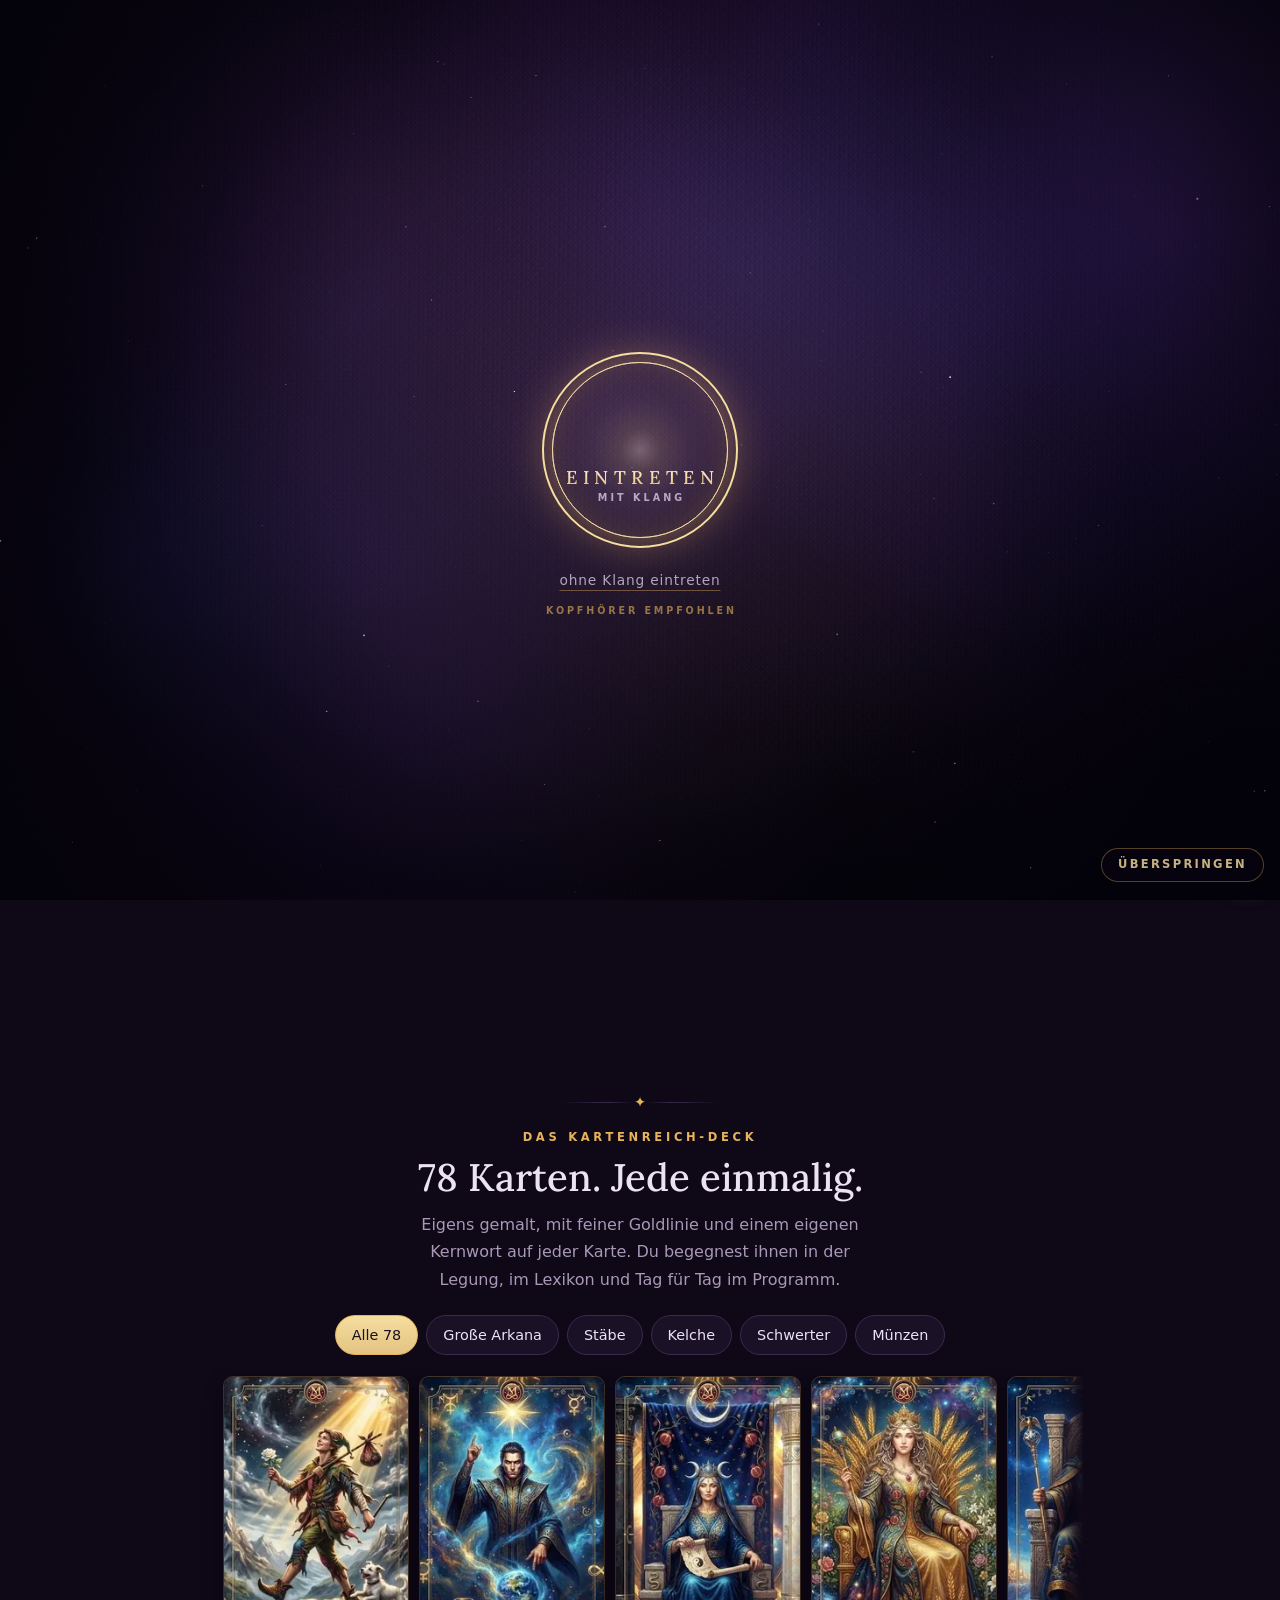
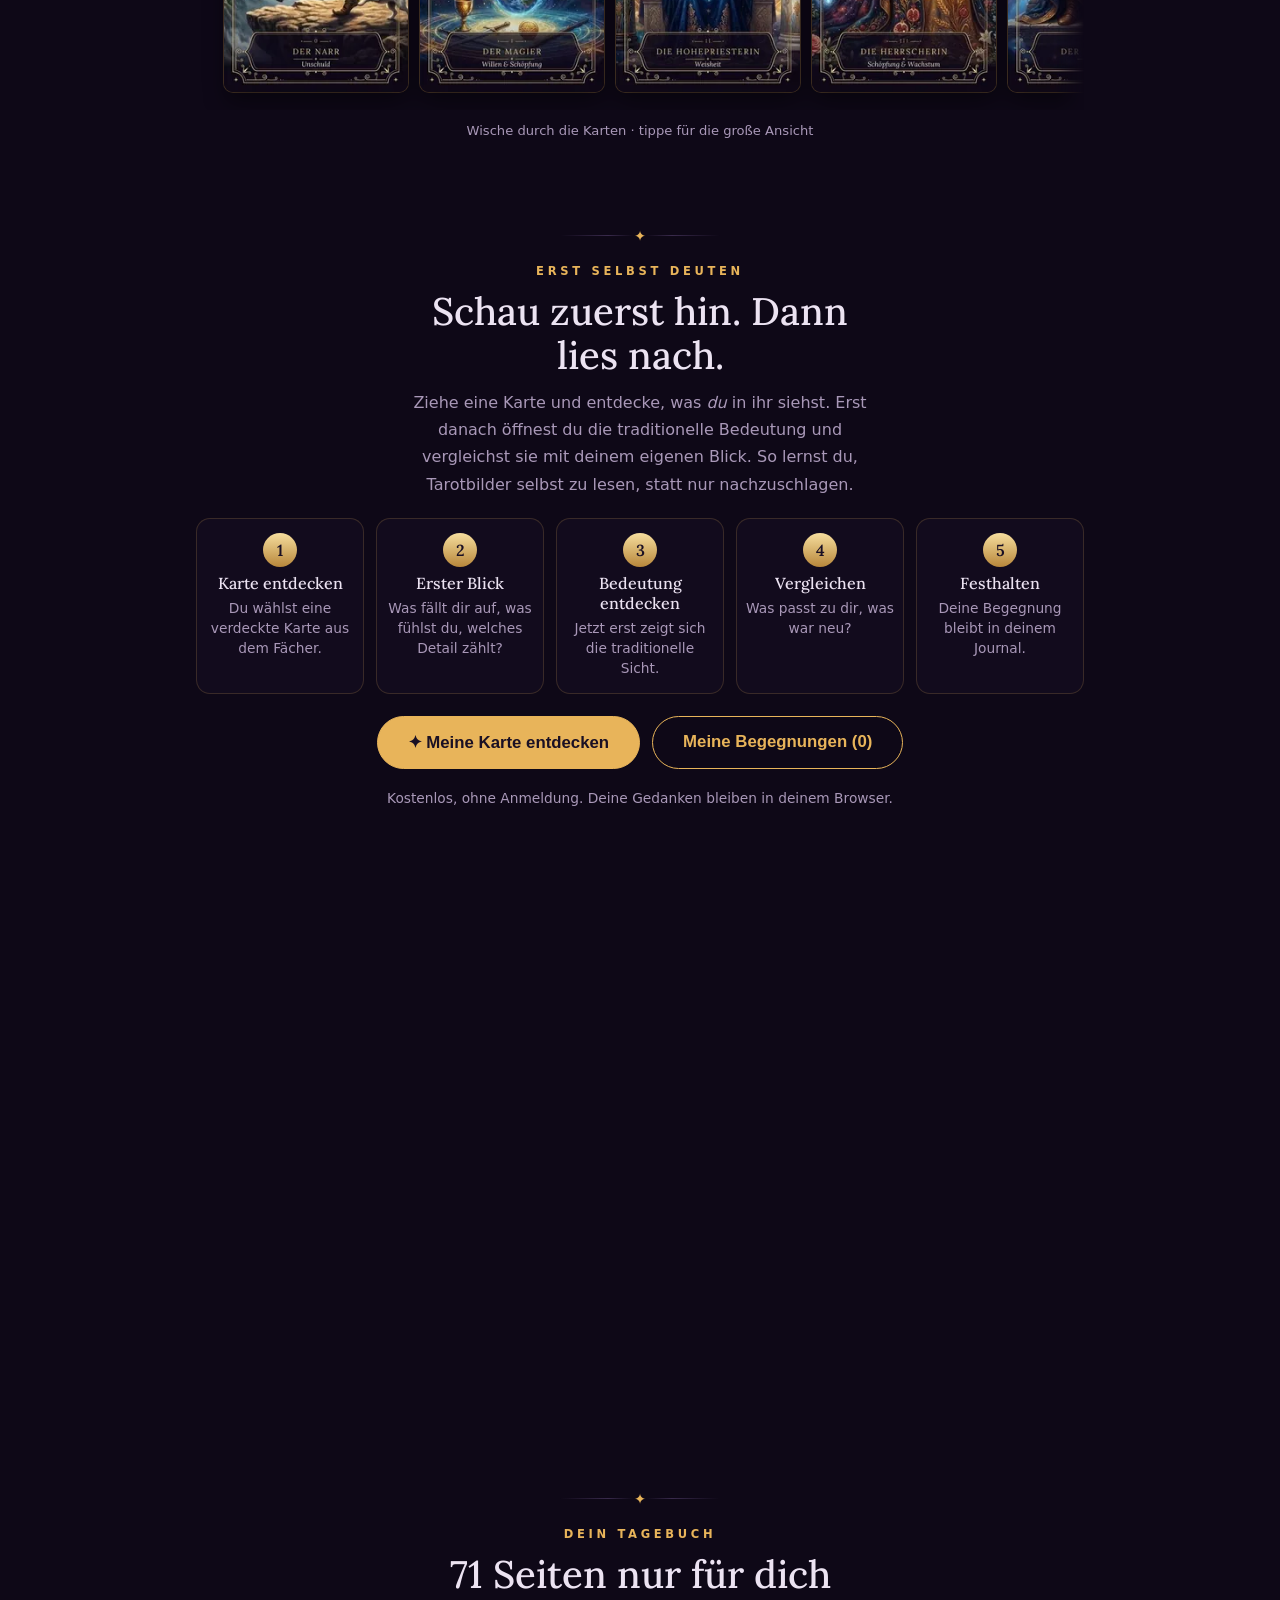
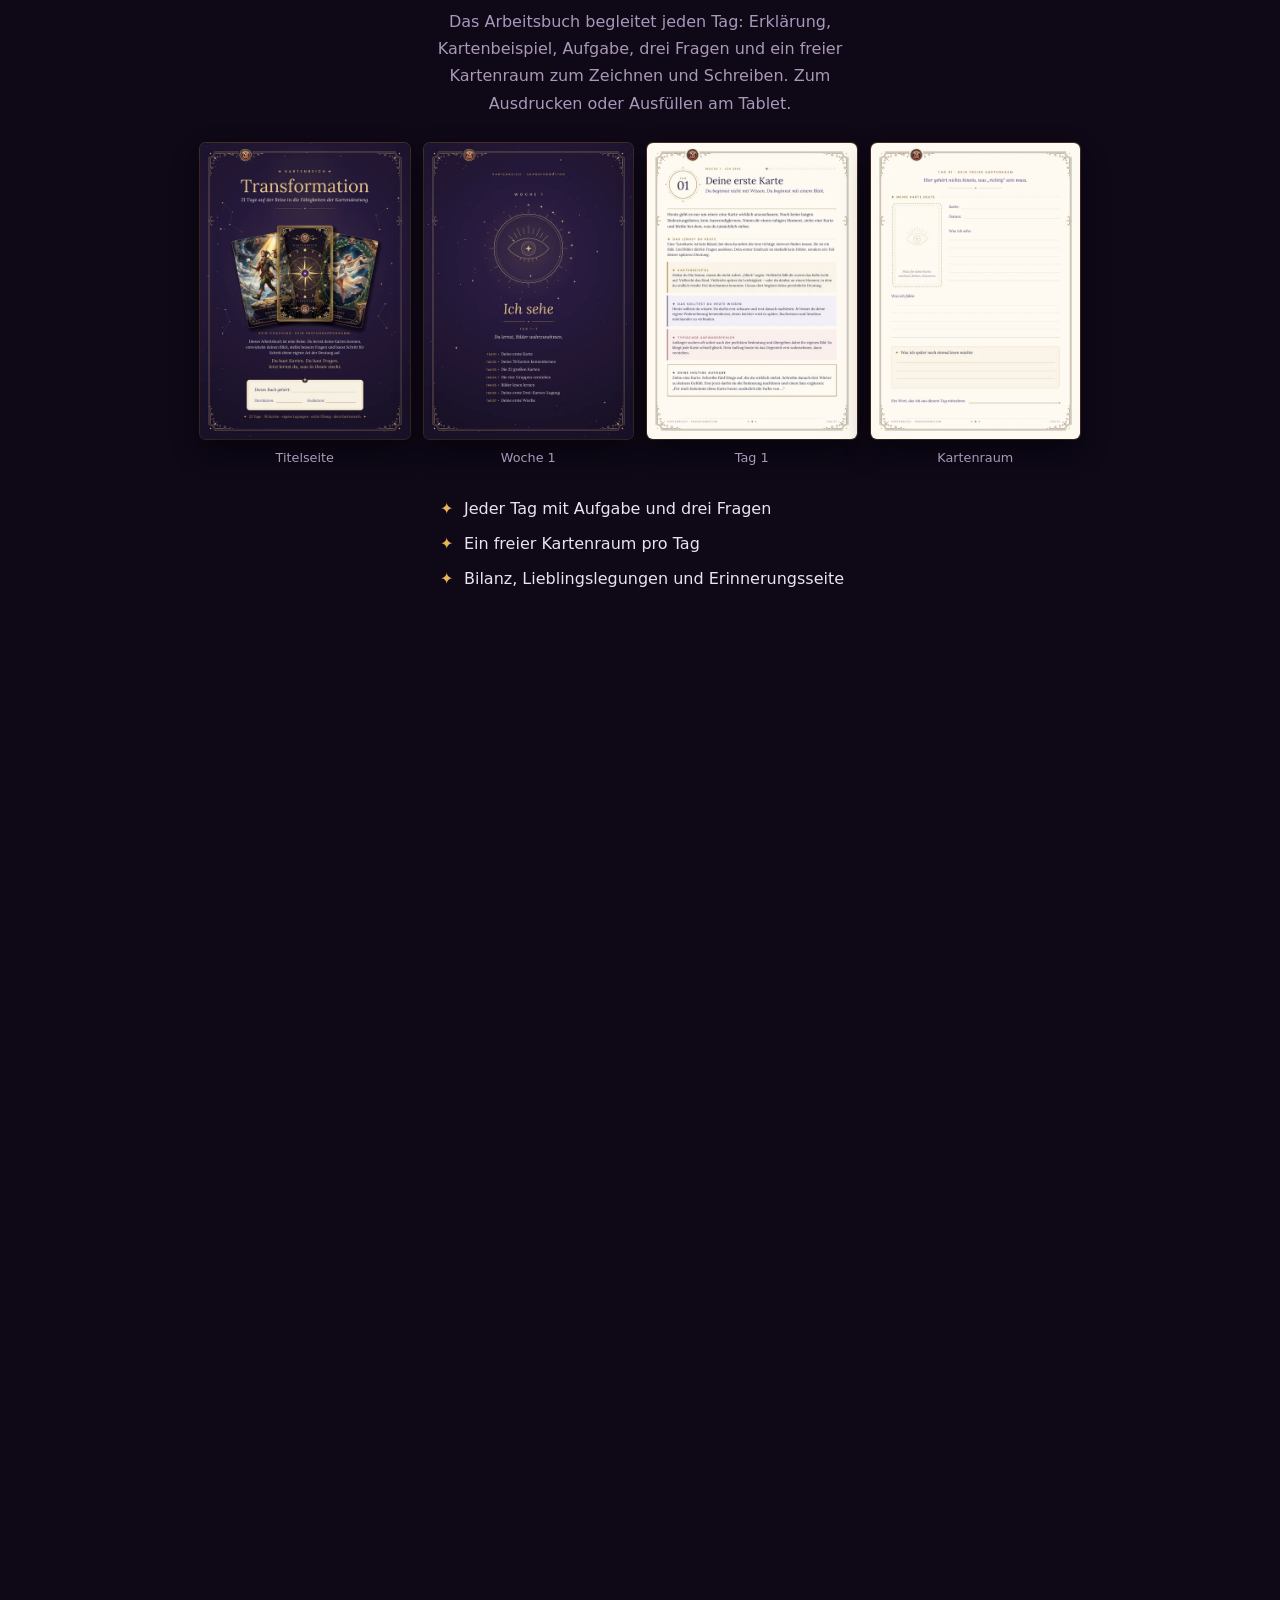
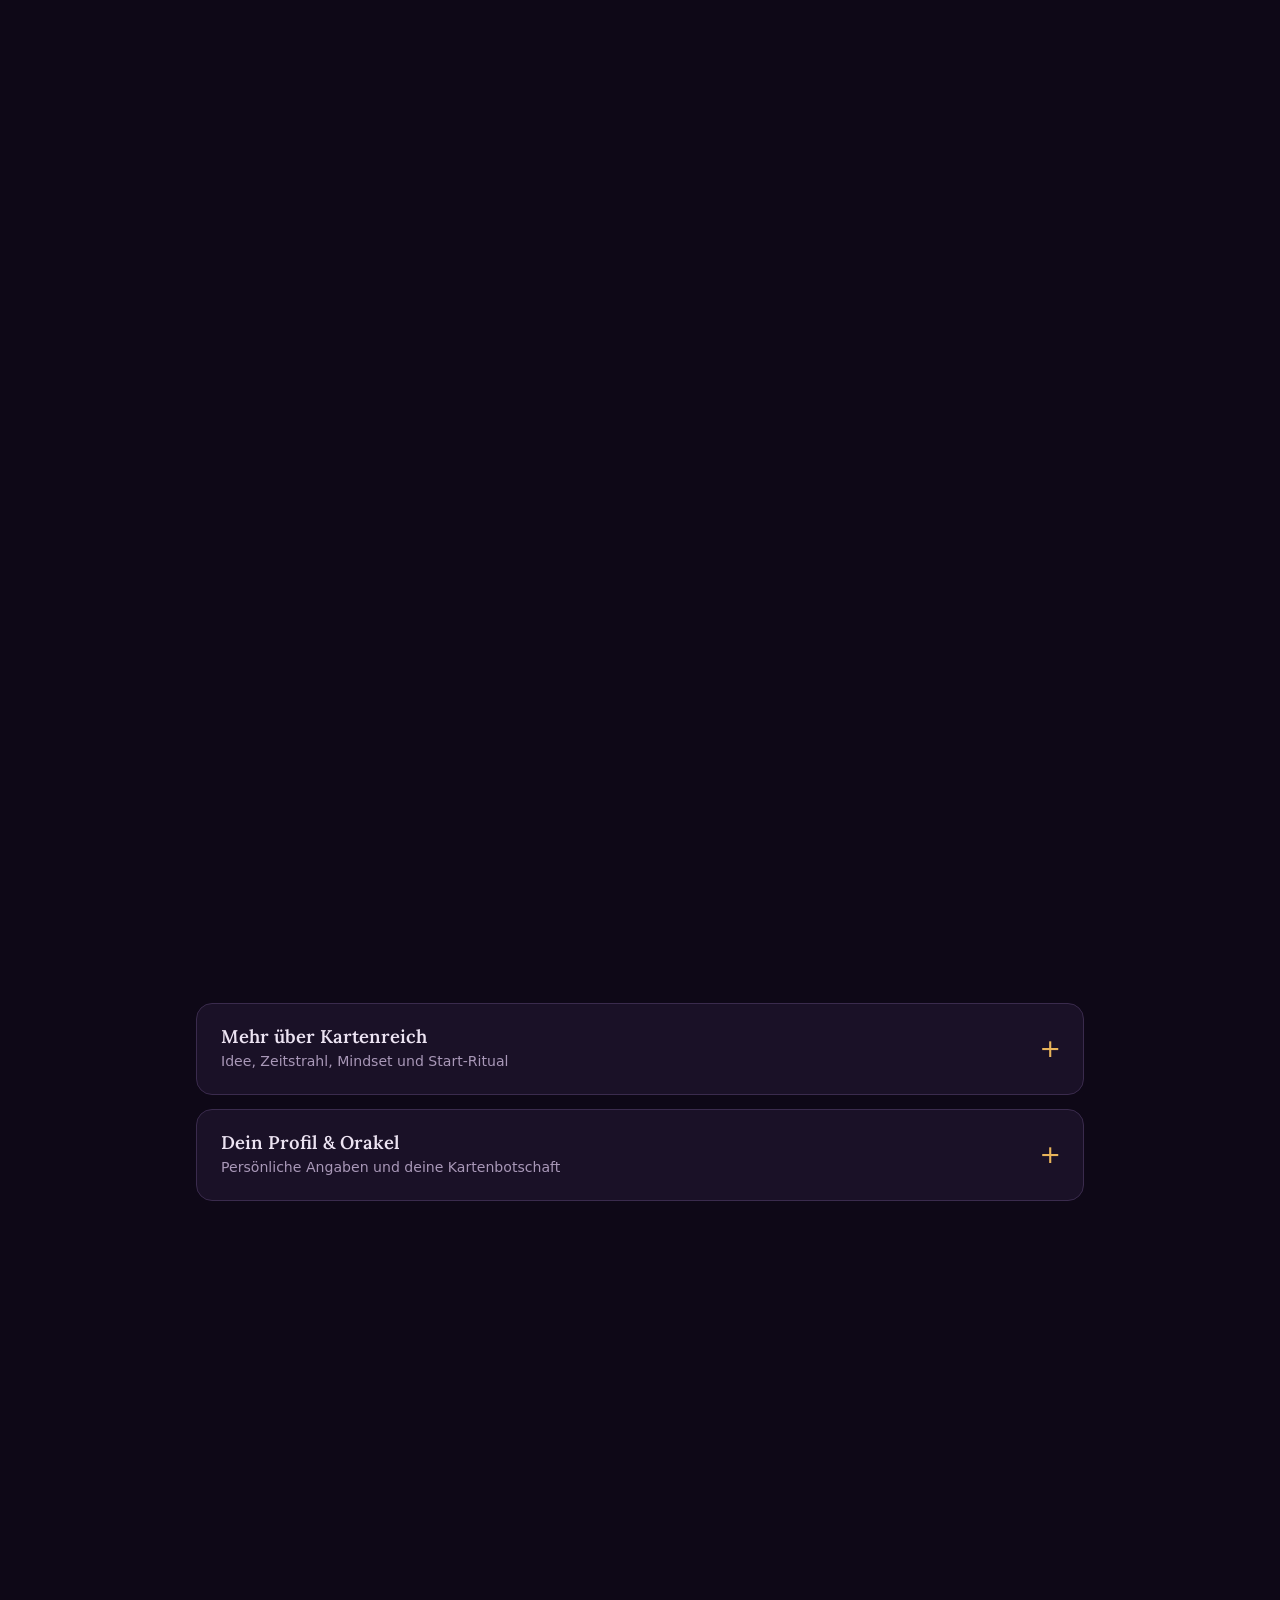
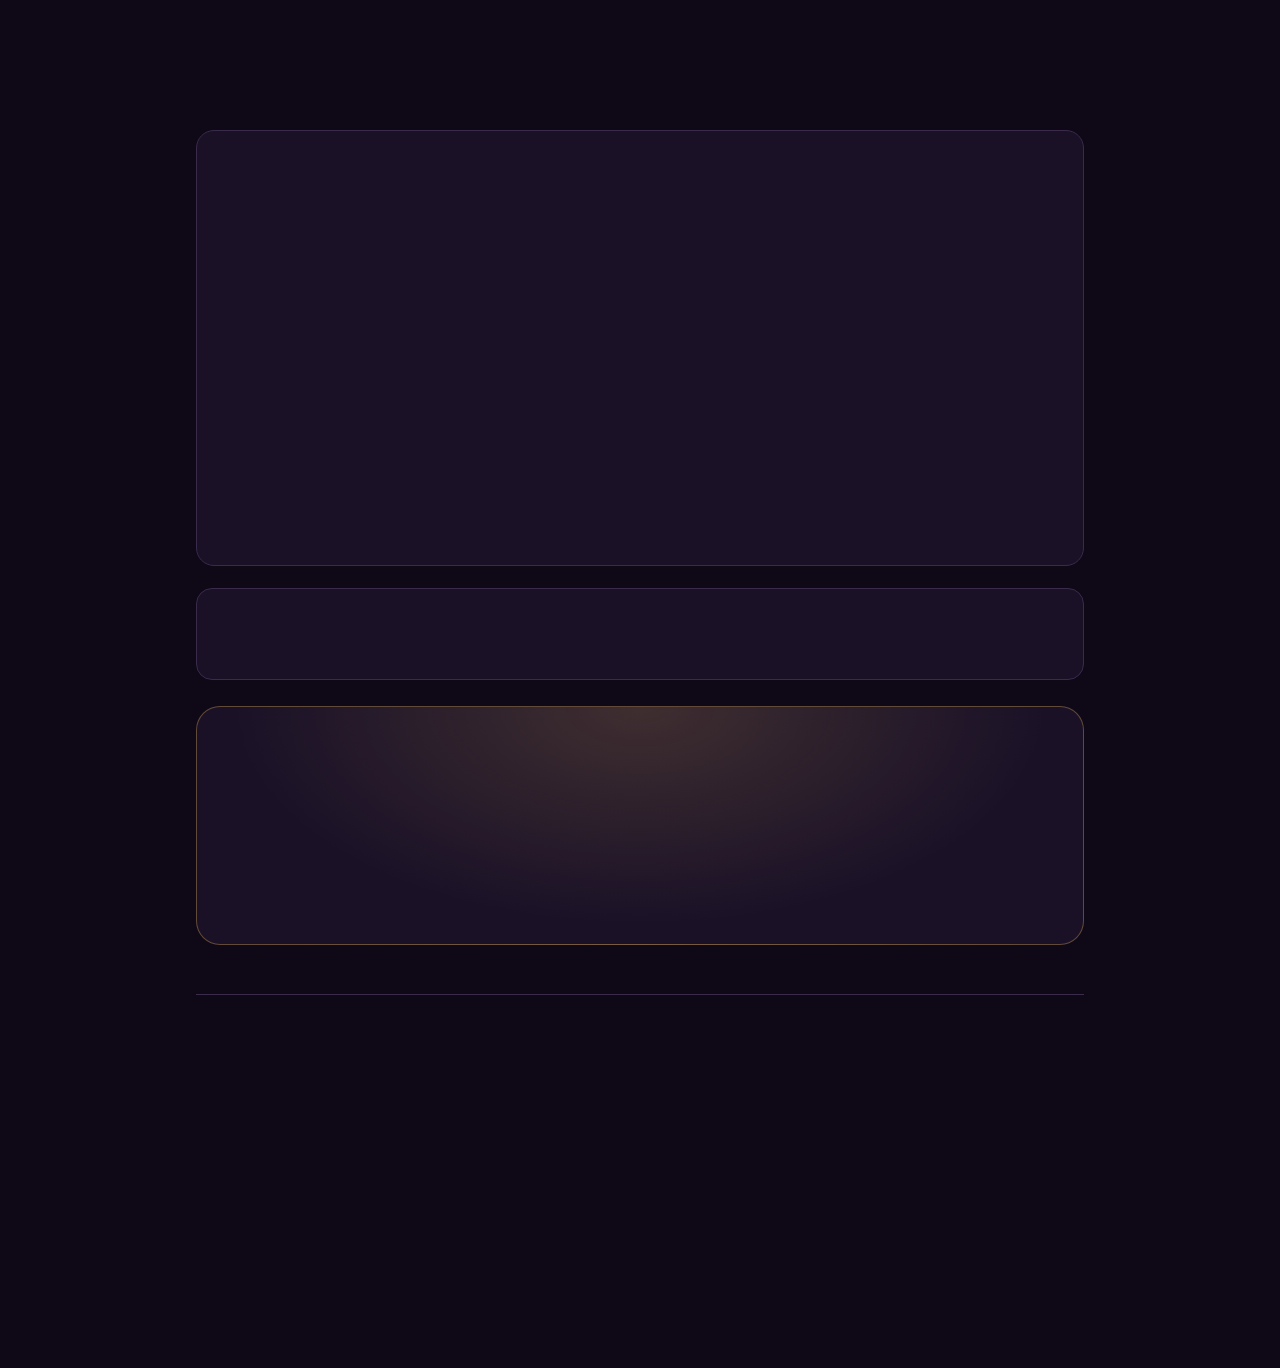
==== commit a728fdba: "Add files via upload" ====
--- a/index.html
+++ b/index.html
@@ -34,11 +34,22 @@
 <link rel="icon" type="image/png" sizes="192x192" href="icons/icon-192.png">
 <link rel="apple-touch-icon" href="icons/apple-touch-icon.png">
 <title>Tarot lernen in 21 Tagen · 78 einmalige Karten | Kartenreich</title>
-<link rel="stylesheet" href="app.min.css?v=14">
+<link rel="stylesheet" href="app.min.css?v=18">
+<link rel="stylesheet" href="css/intro.css?v=18">
+<link rel="stylesheet" href="css/begegnung.css?v=18">
+<link rel="stylesheet" href="css/angebot.css?v=18">
+<noscript><style>#krIntro{display:none}</style></noscript>
 <link rel="preload" href="fonts/Lora-Variable.woff" as="font" type="font/woff" crossorigin>
 <link rel="preload" href="img/hero-back.webp" as="image" type="image/webp">
 </head>
 <body>
+<!-- ===== Opening: Karten fliegen aus dem Universum (css/intro.css, js/intro.js) ===== -->
+<div class="kri" id="krIntro">
+  <canvas class="kri-sky" aria-hidden="true"></canvas>
+  <div class="kri-stage" aria-hidden="true"></div>
+  <div class="kri-title" aria-hidden="true"><img src="img/logo.webp" width="54" height="58" alt="" decoding="async"><b>Kartenreich</b><span>Die Karten haben dich gefunden</span><small>78 Karten · 21 Tage</small></div>
+  <button class="kri-skip" type="button">Überspringen</button>
+</div>
 <noscript><p style="margin:0;padding:14px 16px;text-align:center;background:#1a1127;color:#ece3f2;font-family:system-ui,sans-serif">Kartenreich braucht JavaScript, um Karten zu ziehen und deinen Fortschritt zu speichern. Bitte aktiviere JavaScript in deinem Browser.</p></noscript>
 <!-- ===== Seite ===== -->
 <div class="wrap">
@@ -70,6 +81,21 @@
   </div>
   <div class="mx-rail" id="mxrail" tabindex="0" aria-label="Kartengalerie, seitlich wischen"></div>
   <p class="mx-hint">Wische durch die Karten · tippe für die große Ansicht</p>
+</section>
+
+<section class="mx-sec kr-out bg-sec" id="selbst-deuten" aria-labelledby="bgh">
+  <p class="mx-ey">Erst selbst deuten</p>
+  <h2 id="bgh">Schau zuerst hin. Dann lies nach.</h2>
+  <p class="mx-p">Ziehe eine Karte und entdecke, was <em>du</em> in ihr siehst. Erst danach öffnest du die traditionelle Bedeutung und vergleichst sie mit deinem eigenen Blick. So lernst du, Tarotbilder selbst zu lesen, statt nur nachzuschlagen.</p>
+  <ol class="bg-how" aria-label="Die fünf Schritte">
+    <li><i>1</i><b>Karte entdecken</b><span>Du wählst eine verdeckte Karte aus dem Fächer.</span></li>
+    <li><i>2</i><b>Erster Blick</b><span>Was fällt dir auf, was fühlst du, welches Detail zählt?</span></li>
+    <li><i>3</i><b>Bedeutung entdecken</b><span>Jetzt erst zeigt sich die traditionelle Sicht.</span></li>
+    <li><i>4</i><b>Vergleichen</b><span>Was passt zu dir, was war neu?</span></li>
+    <li><i>5</i><b>Festhalten</b><span>Deine Begegnung bleibt in deinem Journal.</span></li>
+  </ol>
+  <div class="mx-cta"><button class="btn lg" id="bgStart" type="button" aria-haspopup="dialog">✦ Meine Karte entdecken</button><button class="btn o lg" id="bgJour" type="button" aria-haspopup="dialog" hidden>Meine Begegnungen</button></div>
+  <p class="bg-meta" id="bgMeta">Kostenlos, ohne Anmeldung. Deine Gedanken bleiben in deinem Browser.</p>
 </section>
 
 <section class="mx-sec kr-out" id="ablauf" aria-labelledby="abh">
@@ -286,6 +312,11 @@
 <h3>Kann man Tarot selbst lernen?</h3><p>Ja, mit kleinen täglichen Schritten. Genau dafür ist der 21-Tage-Weg gemacht: vom ersten Blick bis zur eigenen Legung.</p></section></div></details>
 <!-- Fußzeile -->
 <section class="mx-final kr-out"><h2>Deine nächste Karte wartet</h2><p>Starte kostenlos oder öffne die ganze Transformation.</p><div class="mx-cta"><button class="btn lg" type="button" onclick="openDk()">✦ Kostenlos 3 Karten legen</button><a class="btn o lg" href="#angebot">Zur Transformation</a></div></section>
+<dialog id="bgd" class="dkd bgd" aria-labelledby="bgdt"><div class="dkw">
+<div class="dkh"><h3 id="bgdt">✦ Selbst deuten</h3><button class="btn o" id="bgx" type="button" aria-label="Übung beenden und Fenster schließen">✕</button></div>
+<ol class="bg-prog" id="bgProg" aria-label="Fortschritt"></ol>
+<div class="bg-body" id="bgBody"></div>
+</div></dialog>
 <dialog id="mxl" class="mxl" aria-label="Karte ansehen"><figure><img id="mxli" alt="" width="480" height="823" draggable="false"><figcaption><b id="mxln"></b><span id="mxlk"></span><small id="mxlc"></small></figcaption></figure><div class="mxl-nav"><button type="button" id="mxlp" aria-label="Vorherige Karte">‹</button><button type="button" id="mxlx" aria-label="Schließen">✕</button><button type="button" id="mxlnx" aria-label="Nächste Karte">›</button></div></dialog>
 <footer class="foot">
 <div class="q">„Du gibst nichts auf. Du gewinnst deinen Blick zurück.“</div>
@@ -345,6 +376,9 @@
 <!-- data-src="js/preview.js" -->
 <!-- data-src="js/buy-swirl.js" -->
 <!-- data-src="js/landing.js" -->
-<script defer src="app.min.js?v=14"></script>
+<script defer src="js/intro.js?v=18"></script>
+<script defer src="app.min.js?v=18"></script>
+<script defer src="js/begegnung.js?v=18"></script>
+<script defer src="js/angebot.js?v=18"></script>
 </body>
 </html>
--- a/css/intro.css
+++ b/css/intro.css
@@ -0,0 +1,92 @@
+/* ===== Opening: Karten fliegen aus dem Universum (js/intro.js) ===== */
+.kri{position:fixed;inset:0;z-index:2147483600;overflow:hidden;background:#05020b;
+  /* Sicherheitsnetz: falls das Skript nicht startet, blendet sich das Opening selbst aus */
+  animation:kriFail .9s ease 7s forwards}
+.kri.run{animation:none;background:transparent}
+@keyframes kriFail{to{opacity:0;visibility:hidden}}
+.kri-sky{position:absolute;inset:0;width:100%;height:100%;display:block}
+.kri-stage{position:absolute;inset:0;perspective:1100px;perspective-origin:50% 46%;pointer-events:none}
+.kri-ring{position:absolute;left:50%;top:50%;width:0;height:0;transform-style:flat;will-change:transform,opacity;opacity:0}
+.kri-ring .kri-card{opacity:1;will-change:transform}
+.kri-ring .kri-card i{box-shadow:0 0 0 1px rgba(232,180,90,.6),0 0 22px rgba(232,180,90,.22),0 10px 26px rgba(0,0,0,.55)}
+.kri-card{position:absolute;left:50%;top:50%;width:var(--cw,160px);height:var(--ch,274px);
+  margin:calc(var(--ch,274px) / -2) 0 0 calc(var(--cw,160px) / -2);
+  transform-style:preserve-3d;-webkit-transform-style:preserve-3d;will-change:transform,opacity;opacity:0}
+.kri-card i{position:absolute;inset:0;border-radius:9px;overflow:hidden;
+  -webkit-backface-visibility:hidden;backface-visibility:hidden;
+  background:linear-gradient(160deg,#2a1840,#120a1f) center/cover no-repeat;
+  box-shadow:0 0 0 1px rgba(232,180,90,.55),0 0 28px rgba(232,180,90,.32),0 18px 40px rgba(0,0,0,.55)}
+.kri-card i.b{transform:rotateY(180deg)}
+.kri-card.hero i{box-shadow:0 0 0 1px rgba(232,180,90,.5),0 0 60px rgba(232,180,90,.35),0 24px 50px rgba(0,0,0,.6)}
+
+.kri-title{position:absolute;left:50%;top:50%;transform:translate(-50%,-50%);text-align:center;pointer-events:none;
+  width:min(94vw,720px);opacity:0;z-index:5000;color:#f6e7c4}
+.kri-title::before{content:"";position:absolute;inset:-40% -14%;z-index:-1;border-radius:50%;
+  background:radial-gradient(closest-side,rgba(6,2,13,.8),rgba(6,2,13,.4) 60%,transparent)}
+.kri-title img{width:58px;height:auto;display:block;margin:0 auto 14px;filter:drop-shadow(0 0 18px rgba(232,180,90,.65))}
+.kri-title b{display:block;font:500 clamp(2.3rem,9vw,4.2rem)/1.05 "Lora",Georgia,serif;letter-spacing:.08em;padding-left:.08em;white-space:nowrap;
+  background:linear-gradient(100deg,#b8873b 0%,#e3c383 22%,#f6de9e 38%,#fffaf0 50%,#f6de9e 62%,#e3c383 78%,#b8873b 100%);background-size:260% 100%;background-position:100% 0;
+  -webkit-background-clip:text;background-clip:text;color:transparent}
+.kri-title.shine b{animation:kriShine 2.8s cubic-bezier(.45,.05,.25,1) .1s both}
+@keyframes kriShine{from{background-position:100% 0}to{background-position:0 0}}
+.kri-title img,.kri-title span,.kri-title small{opacity:0}
+.kri-title span{display:block;margin-top:16px;font:italic 400 clamp(1.05rem,3.8vw,1.4rem)/1.4 "Lora",Georgia,serif;color:#e9dcf5;
+  letter-spacing:.03em;text-shadow:0 0 18px rgba(160,110,255,.6),0 2px 10px #000}
+.kri-title small{display:block;margin-top:16px;font:600 .68rem/1 system-ui,sans-serif;letter-spacing:.42em;text-transform:uppercase;color:#e8b45a;opacity:.85;padding-left:.42em}
+
+.kri-skip{position:absolute;right:max(16px,env(safe-area-inset-right));bottom:max(18px,env(safe-area-inset-bottom));z-index:6000;
+  font:600 .72rem/1 system-ui,sans-serif;letter-spacing:.2em;text-transform:uppercase;color:rgba(246,222,158,.8);
+  background:rgba(14,8,23,.35);border:1px solid rgba(232,180,90,.35);border-radius:999px;padding:10px 16px;cursor:pointer;
+  opacity:0;transition:opacity .8s ease .9s,background .2s,color .2s}
+.kri.run .kri-skip{opacity:1}
+.kri-skip:hover,.kri-skip:focus-visible{background:rgba(232,180,90,.18);color:#fff4d2}
+
+/* Während des Openings: Seite ruhig halten, Fächer-Karten warten auf ihre Landung */
+html.kri-on{overflow:hidden}
+html.kri-on .mx-fan img{opacity:0;animation:none!important}
+html.kri-on .mx-fan img.kri-landed{opacity:1}
+html.kri-on .mx-hero>:not(.mx-fan){opacity:0;transform:translateY(14px)}
+html.kri-show .mx-hero>:not(.mx-fan){transition:opacity 1.1s ease,transform 1.1s cubic-bezier(.2,.7,.2,1)}
+html.kri-show .mx-hero>:nth-child(2){transition-delay:.12s}
+html.kri-show .mx-hero>:nth-child(3){transition-delay:.26s}
+html.kri-show .mx-hero>:nth-child(5){transition-delay:.5s}
+html.kri-show .mx-hero>:nth-child(6){transition-delay:.62s}
+html.kri-show.kri-on .mx-hero>:not(.mx-fan){opacity:1;transform:none}
+@media (prefers-reduced-motion:reduce){.kri-skip{transition:none}}
+
+/* Willkommensfenster (Erstbesuch) wartet, bis die Karten gelandet sind, und schwebt dann herein */
+html.kri-on .gate.show,html.kri-wait .gate.show{display:none}
+html.kri-gate .gate.show{animation:kriGateIn 1.2s ease both}
+@keyframes kriGateIn{from{opacity:0}to{opacity:1}}
+
+/* Eintreten: ein leuchtender Kreis genau um den Lichtpunkt in der Mitte */
+.kri-enter{position:absolute;inset:0;z-index:5500;pointer-events:none;--ks:min(40vw,176px);transition:opacity .8s ease}
+.kri-enter.gone{opacity:0}
+.kri-enter>*{pointer-events:auto}
+.kri-go{position:absolute;left:50%;top:50%;width:var(--ks);height:var(--ks);margin:calc(var(--ks) / -2) 0 0 calc(var(--ks) / -2);border-radius:50%;border:0;padding:0;cursor:pointer;
+  display:flex;flex-direction:column;align-items:center;justify-content:flex-end;gap:7px;padding-bottom:calc(var(--ks) * .2);background:transparent;
+  animation:kriFade 1.8s cubic-bezier(.2,.7,.2,1) .3s both;transition:transform .9s cubic-bezier(.2,.7,.2,1)}
+.kri-enter.gone .kri-go{transform:scale(1.12)}
+.kri-go i{position:absolute;inset:0;border-radius:50%;border:1px solid rgba(240,206,140,.75);box-shadow:0 0 30px rgba(232,180,90,.28),inset 0 0 30px rgba(232,180,90,.12);transition:border-color .3s,box-shadow .3s}
+.kri-go i::before,.kri-go i::after{content:"";position:absolute;inset:-1px;border-radius:50%;border:1px solid rgba(240,206,140,.4);animation:kriPulse 3.2s ease-out infinite}
+.kri-go i::after{animation-delay:1.6s}
+.kri-go b{position:relative;font:500 clamp(.95rem,3.8vw,1.15rem)/1 "Lora",Georgia,serif;letter-spacing:.3em;padding-left:.3em;text-transform:uppercase;
+  background:linear-gradient(180deg,#fff4d6,#e9c27b);-webkit-background-clip:text;background-clip:text;color:transparent}
+.kri-go small{position:relative;font:600 .6rem/1 system-ui,sans-serif;letter-spacing:.32em;padding-left:.32em;text-transform:uppercase;color:rgba(233,220,245,.72)}
+.kri-go:hover i,.kri-go:focus-visible i{border-color:#fff1c8;box-shadow:0 0 46px rgba(232,180,90,.48),inset 0 0 38px rgba(232,180,90,.22)}
+.kri-go:focus-visible{outline:none}
+.kri-go:focus-visible i{outline:2px solid #f6de9e;outline-offset:8px}
+.kri-quiet{position:absolute;left:50%;top:calc(50% + var(--ks) / 2 + 26px);transform:translateX(-50%);white-space:nowrap;background:none;border:0;cursor:pointer;
+  color:rgba(233,220,245,.72);font:500 .86rem/1 system-ui,sans-serif;letter-spacing:.06em;padding:10px 12px;
+  text-decoration:underline;text-decoration-color:rgba(232,180,90,.4);text-underline-offset:5px;animation:kriFade 1.4s ease 1s both}
+.kri-quiet:hover,.kri-quiet:focus-visible{color:#f6de9e;outline:none}
+.kri-enter p{position:absolute;left:50%;top:calc(50% + var(--ks) / 2 + 68px);transform:translateX(-50%);margin:0;white-space:nowrap;
+  font:600 .6rem/1 system-ui,sans-serif;letter-spacing:.3em;padding-left:.3em;text-transform:uppercase;color:rgba(232,180,90,.6);animation:kriFade 1.4s ease 1.3s both}
+@keyframes kriFade{from{opacity:0}}
+@keyframes kriPulse{0%{transform:scale(1);opacity:.9}100%{transform:scale(1.35);opacity:0}}
+.kri-snd{position:absolute;left:max(16px,env(safe-area-inset-left));bottom:max(18px,env(safe-area-inset-bottom));z-index:6000;
+  font:600 .72rem/1 system-ui,sans-serif;letter-spacing:.16em;text-transform:uppercase;color:rgba(246,222,158,.85);background:rgba(14,8,23,.35);
+  border:1px solid rgba(232,180,90,.35);border-radius:999px;padding:10px 16px;cursor:pointer;animation:kriFade 1s ease .4s both}
+.kri-snd.off{color:rgba(233,220,245,.55);border-color:rgba(255,255,255,.18)}
+.kri-snd:focus-visible{outline:2px solid #f6de9e;outline-offset:3px}
+@media (prefers-reduced-motion:reduce){.kri-go i::before,.kri-go i::after{animation:none}}
--- a/css/begegnung.css
+++ b/css/begegnung.css
@@ -0,0 +1,190 @@
+/* ===== Erst selbst deuten (js/begegnung.js) ===== */
+
+/* Abschnitt auf der Startseite */
+.bg-how{list-style:none;display:grid;grid-template-columns:repeat(5,1fr);gap:12px;max-width:900px;margin:8px auto 22px;padding:0;text-align:center}
+.bg-how li{display:flex;flex-direction:column;align-items:center;gap:6px;padding:14px 8px;border:1px solid rgba(232,180,90,.18);border-radius:14px;background:rgba(26,17,39,.45)}
+.bg-how i{width:34px;height:34px;border-radius:50%;display:grid;place-items:center;font:normal 600 1rem "Lora",serif;color:#1a1024;background:linear-gradient(180deg,var(--gold-1,#f6de9e),var(--gold-3,#b8873b))}
+.bg-how b{font:500 1rem/1.25 "Lora",serif;color:var(--ink)}
+.bg-how span{font-size:.86rem;line-height:1.45;color:var(--mute)}
+.bg-meta{font-size:.86rem;color:var(--mute);margin-top:4px}
+@media (max-width:760px){.bg-how{grid-template-columns:1fr;max-width:420px;gap:8px}
+  .bg-how li{flex-direction:row;text-align:left;align-items:flex-start;gap:12px;padding:12px 14px}
+  .bg-how li>b,.bg-how li>span{display:block}
+  .bg-how li{display:grid;grid-template-columns:34px 1fr;column-gap:12px}
+  .bg-how i{grid-row:span 2}}
+
+/* Fenster */
+.bgd{width:min(1080px,96vw)}
+.bgd .dkw{padding:16px clamp(14px,3vw,30px) 30px}
+.bg-prog[hidden]{display:none}
+.bg-prog{list-style:none;display:flex;gap:6px;margin:14px 0 6px;padding:0;counter-reset:none}
+.bg-prog li{flex:1;min-width:0;position:relative}
+.bg-prog li::after{content:"";position:absolute;left:0;right:0;bottom:0;height:3px;border-radius:3px;background:rgba(255,255,255,.1)}
+.bg-prog li.done::after,.bg-prog li.cur::after{background:linear-gradient(90deg,var(--g),#e6c98f)}
+.bg-prog button{all:unset;box-sizing:border-box;display:flex;align-items:center;gap:7px;width:100%;padding:8px 2px 10px;cursor:pointer;color:var(--mute);font:600 .74rem/1.2 system-ui,sans-serif;letter-spacing:.06em}
+.bg-prog button:disabled{cursor:default;opacity:.55}
+.bg-prog li.cur button{color:var(--g);opacity:1}
+.bg-prog li.done button{color:var(--ink)}
+.bg-prog i{flex:0 0 22px;height:22px;border-radius:50%;display:grid;place-items:center;font:normal 600 .78rem "Lora",serif;border:1px solid currentColor}
+.bg-prog li.cur i,.bg-prog li.done i{background:var(--g);color:#1a1024;border-color:var(--g)}
+.bg-prog button:focus-visible{outline:2px solid var(--g);outline-offset:2px;border-radius:6px}
+.bg-prog span{overflow:hidden;text-overflow:ellipsis;white-space:nowrap}
+@media (max-width:640px){.bg-prog span{display:none}.bg-prog li.cur span{display:inline}.bg-prog li.cur{flex:2.6}}
+
+.bg-body{animation:bgIn .35s ease both}
+@keyframes bgIn{from{opacity:0;transform:translateY(6px)}}
+.bg-hd{text-align:center;margin:18px auto 22px;max-width:46ch}
+.bg-hd h2{font:500 clamp(1.5rem,4.6vw,2.2rem)/1.15 "Lora",serif;color:var(--g);margin:0 0 8px;outline:none}
+.bg-hd p{color:var(--mute);line-height:1.6;margin:0}
+
+/* Fächer verdeckter Karten */
+.bg-fan{position:relative;height:clamp(250px,52vw,360px);max-width:640px;margin:10px auto 30px}
+.bg-back{position:absolute;left:50%;bottom:0;width:clamp(92px,19vw,150px);aspect-ratio:210/360;padding:0;border:0;background:none;cursor:pointer;
+  transform-origin:50% 160%;transform:translateX(-50%) rotate(calc(var(--i) * 11deg));
+  transition:transform .35s cubic-bezier(.2,.7,.2,1),opacity .35s,filter .35s;border-radius:9px}
+.bg-back img{width:100%;height:100%;display:block;border-radius:9px;box-shadow:0 14px 30px rgba(0,0,0,.55),0 0 0 1px rgba(232,180,90,.45)}
+.bg-back:hover,.bg-back:focus-visible{transform:translateX(-50%) rotate(calc(var(--i) * 11deg)) translateY(-22px)}
+.bg-back:focus-visible{outline:2px solid var(--g);outline-offset:4px}
+.bg-back:hover img,.bg-back:focus-visible img{box-shadow:0 18px 36px rgba(0,0,0,.6),0 0 0 1px rgba(246,222,158,.9),0 0 34px rgba(232,180,90,.35)}
+.bg-fan.picked .bg-back:not(.chosen){opacity:0;filter:blur(2px)}
+.bg-back.chosen{transform:translateX(-50%) translateY(-34px) scale(1.12);z-index:3}
+
+/* Kartenbild */
+.bg-fig{margin:0;display:flex;flex-direction:column;align-items:center;gap:10px}
+.bg-zoom{position:relative;width:min(100%,360px);aspect-ratio:480/823;border-radius:12px;overflow:hidden;
+  box-shadow:0 24px 60px rgba(0,0,0,.55),0 0 0 1px rgba(232,180,90,.45),0 0 50px rgba(185,138,224,.16);touch-action:pan-y}
+.bg-zoom img{width:100%;height:100%;display:block;object-fit:cover;-webkit-user-select:none;user-select:none}
+.bg-zoom.lupe-on{cursor:none;touch-action:none}
+.bg-lens{position:absolute;left:0;top:0;width:clamp(120px,40%,170px);aspect-ratio:1;border-radius:50%;pointer-events:none;opacity:0;
+  background-repeat:no-repeat;box-shadow:0 0 0 2px rgba(246,222,158,.9),0 10px 30px rgba(0,0,0,.6);transition:opacity .15s}
+.bg-lupe{display:inline-flex;align-items:center;gap:6px;font:600 .78rem system-ui,sans-serif;letter-spacing:.06em;color:var(--g);background:rgba(26,17,39,.7);
+  border:1px solid rgba(232,180,90,.45);border-radius:99px;padding:8px 14px;cursor:pointer;min-height:36px}
+.bg-lupe[aria-pressed=true]{background:var(--g);color:#1a1024}
+.bg-lupe:focus-visible{outline:2px solid var(--g);outline-offset:3px}
+/* Aufdecken: die Karte dreht sich einmal von der Rückseite zur Vorderseite */
+.bg-fig.flip .bg-zoom{animation:bgFlip .85s cubic-bezier(.2,.7,.2,1) both;transform-style:preserve-3d;overflow:visible}
+.bg-fig.flip .bg-zoom img{-webkit-backface-visibility:hidden;backface-visibility:hidden;border-radius:12px}
+.bg-fig.flip .bg-zoom::before{content:"";position:absolute;inset:0;border-radius:12px;background:url(../cards/t/back.webp) center/cover;transform:rotateY(180deg);-webkit-backface-visibility:hidden;backface-visibility:hidden}
+@keyframes bgFlip{0%{transform:perspective(1100px) rotateY(180deg) scale(.86)}100%{transform:perspective(1100px) rotateY(0) scale(1)}}
+
+/* Layouts */
+.bg-one{display:grid;grid-template-columns:minmax(0,360px) minmax(0,1fr);gap:clamp(18px,4vw,44px);align-items:center;max-width:860px;margin:0 auto}
+.bg-two{display:grid;grid-template-columns:minmax(0,330px) minmax(0,1fr);gap:clamp(18px,4vw,40px);align-items:start}
+.bg-fig.sticky{position:sticky;top:8px}
+.bg-fig.small .bg-zoom{width:min(100%,280px)}
+.bg-side{text-align:left}
+.bg-name{font:500 clamp(1.4rem,4vw,1.9rem)/1.2 "Lora",serif;color:var(--ink);margin:0}
+.bg-sub{color:var(--g);font:600 .74rem/1.5 system-ui,sans-serif;letter-spacing:.16em;text-transform:uppercase;margin:6px 0 14px}
+.bg-tip{color:var(--mute);line-height:1.65;max-width:42ch}
+.bg-row{display:flex;flex-wrap:wrap;gap:10px;align-items:center;margin-top:18px}
+.bg-row .btn{margin:0}
+.bg-row.sm{margin-top:12px;justify-content:space-between}
+.bg-link{all:unset;cursor:pointer;color:var(--mute);font-size:.92rem;padding:8px 2px;text-decoration:underline;text-decoration-color:rgba(232,180,90,.35);text-underline-offset:4px}
+.bg-link:hover{color:var(--g)}
+.bg-link:focus-visible{outline:2px solid var(--g);outline-offset:3px;border-radius:4px}
+@media (max-width:760px){
+  .bg-one,.bg-two{grid-template-columns:1fr}
+  .bg-fig.sticky{position:static}
+  .bg-zoom{width:min(74vw,300px)}
+  .bg-one .bg-zoom{width:clamp(150px,calc((100dvh - 380px) * .583),min(62vw,260px))}
+  .bg-fan{height:clamp(200px,58vw,280px);margin-bottom:34px}
+  .bg-back{width:clamp(80px,21vw,120px);transform:translateX(-50%) rotate(calc(var(--i) * 8deg))}
+  .bg-back:hover,.bg-back:focus-visible{transform:translateX(-50%) rotate(calc(var(--i) * 8deg)) translateY(-18px)}
+  .bg-fig.small .bg-zoom{width:min(52vw,210px)}
+  .bg-side{text-align:center}.bg-tip{margin:0 auto}.bg-one .bg-row{justify-content:center}
+}
+
+/* Eingaben */
+.bg-form label,.bg-lab{display:block;font:500 1.02rem/1.4 "Lora",serif;color:var(--ink);margin:16px 0 8px}
+.bg-form label:first-child{margin-top:0}
+.bg-form textarea{width:100%;box-sizing:border-box;resize:vertical;min-height:64px;padding:12px 14px;border-radius:12px;border:1px solid rgba(232,180,90,.3);
+  background:rgba(14,8,23,.65);color:var(--ink);font:400 1rem/1.55 "Instrument Sans",system-ui,sans-serif}
+.bg-form textarea:focus{outline:none;border-color:var(--g);box-shadow:0 0 0 3px rgba(232,180,90,.18)}
+.bg-form textarea::placeholder{color:rgba(169,152,184,.7)}
+.vh{position:absolute!important;width:1px;height:1px;overflow:hidden;clip:rect(0 0 0 0);white-space:nowrap}
+.bg-terms{display:flex;flex-wrap:wrap;gap:8px;margin-bottom:10px}
+.bg-term{min-height:38px;padding:7px 15px;border-radius:99px;border:1px solid rgba(232,180,90,.35);background:transparent;color:var(--ink);font:500 .92rem system-ui,sans-serif;cursor:pointer;transition:background .2s,color .2s,border-color .2s}
+.bg-term:hover{border-color:var(--g)}
+.bg-term[aria-pressed=true]{background:linear-gradient(180deg,var(--gold-1,#f6de9e),var(--gold-2,#e3c383));color:#1a1024;border-color:var(--g)}
+.bg-term:focus-visible{outline:2px solid var(--g);outline-offset:3px}
+.bg-held{min-height:1.4em;color:var(--ok,#7ee0b5);font-size:.92rem;margin:12px 0 0}
+
+/* Bedeutung */
+.bg-mean{min-width:0}
+.bg-sec3{border-top:1px solid rgba(232,180,90,.16);padding:16px 0 4px}
+.bg-sec3 h3{font:600 .74rem/1.3 system-ui,sans-serif;letter-spacing:.2em;text-transform:uppercase;color:var(--g);margin:0 0 10px}
+.bg-sec3 p{line-height:1.7;margin:0 0 10px;max-width:62ch}
+.bg-keys{list-style:none;display:flex;flex-wrap:wrap;gap:8px;padding:0;margin:0 0 10px}
+.bg-keys li{padding:6px 14px;border-radius:99px;background:rgba(232,180,90,.12);border:1px solid rgba(232,180,90,.3);font:500 .95rem "Lora",serif}
+.bg-list{margin:0;padding-left:1.2em;line-height:1.7}
+.bg-duo{display:grid;grid-template-columns:1fr 1fr;gap:14px;margin-top:4px}
+.bg-duo .bg-sec3{border:1px solid rgba(232,180,90,.16);border-radius:14px;padding:14px 16px;background:rgba(26,17,39,.45)}
+.bg-duo .bg-sec3.dk{background:rgba(14,8,23,.5);border-color:rgba(185,138,224,.25)}
+.bg-duo .bg-sec3.dk h3{color:#cdb4ea}
+@media (max-width:640px){.bg-duo{grid-template-columns:1fr}}
+.bg-lab2{font-size:.8rem;color:var(--mute);margin-bottom:6px!important}
+.bg-q{font:italic 400 1.12rem/1.55 "Lora",serif;color:var(--ink)}
+.bg-mini{font-size:.88rem;color:var(--mute);line-height:1.6}
+.bg-sec3.mine{margin-top:12px;border:1px dashed rgba(232,180,90,.32);border-radius:14px;padding:16px;background:rgba(232,180,90,.04)}
+.bg-mine{margin:0;display:grid;grid-template-columns:auto 1fr;gap:6px 16px}
+.bg-mine dt{font:600 .74rem/1.6 system-ui,sans-serif;letter-spacing:.08em;text-transform:uppercase;color:var(--mute);padding-top:2px}
+.bg-mine dd{margin:0;line-height:1.6;overflow-wrap:anywhere}
+@media (max-width:520px){.bg-mine{grid-template-columns:1fr}.bg-mine dd{margin-bottom:8px}}
+.bg-ov{margin-top:12px!important;line-height:1.7}
+.bg-ov span{display:inline-block;margin:2px 4px 2px 0;padding:2px 10px;border-radius:99px;background:rgba(126,224,181,.12);border:1px solid rgba(126,224,181,.4);font-size:.9rem}
+
+/* Abschluss */
+.bg-lvl{margin:18px 0 6px}
+.bg-bar{height:6px;border-radius:6px;background:rgba(255,255,255,.08);overflow:hidden}
+.bg-bar.big{height:8px;margin-bottom:14px}
+.bg-bar i{display:block;height:100%;min-width:6px;background:linear-gradient(90deg,var(--g),#e6c98f);border-radius:6px;transition:width .8s ease}
+.bg-lvl p{margin:10px 0 0;line-height:1.6}
+.bg-new{color:var(--g);font-weight:600}
+.bg-saved{color:var(--ok,#7ee0b5);font-size:.92rem;margin:8px 0 0}
+.bg-acts{display:grid;grid-template-columns:1fr 1fr;gap:10px;margin:18px 0 8px}
+.bg-acts .btn{margin:0;width:100%}
+.bg-acts .btn:first-child{grid-column:1/-1}
+@media (max-width:520px){.bg-acts{grid-template-columns:1fr}}
+.bg-invite{margin-top:20px;padding:16px 18px;border-radius:14px;border:1px solid rgba(232,180,90,.22);background:linear-gradient(135deg,rgba(185,138,224,.08),rgba(232,180,90,.06))}
+.bg-invite p{margin:0 0 4px;line-height:1.65}
+
+/* Journal */
+.bg-notice{max-width:720px;margin:0 auto 22px;padding:12px 16px;border-radius:12px;border:1px solid rgba(232,180,90,.22);background:rgba(26,17,39,.5);font-size:.9rem;line-height:1.6;color:var(--mute);text-align:center}
+.bg-notice b{color:var(--ink)}
+.bg-h3{font:600 .74rem/1.3 system-ui,sans-serif;letter-spacing:.2em;text-transform:uppercase;color:var(--g);margin:22px 0 12px}
+.bg-grid{list-style:none;display:grid;grid-template-columns:repeat(13,1fr);gap:5px;padding:0;margin:0}
+.bg-grid li{aspect-ratio:210/360;border-radius:4px;overflow:hidden;background:rgba(255,255,255,.04);border:1px solid rgba(232,180,90,.12)}
+.bg-grid li img{width:100%;height:100%;display:block;object-fit:cover}
+.bg-grid li.no{background:repeating-linear-gradient(135deg,rgba(255,255,255,.03) 0 6px,transparent 6px 12px)}
+@media (max-width:640px){.bg-grid{grid-template-columns:repeat(9,1fr);gap:4px}}
+.bg-jl{list-style:none;padding:0;margin:0;display:grid;gap:10px}
+.bg-jl button{all:unset;box-sizing:border-box;display:flex;gap:14px;align-items:center;width:100%;padding:10px 12px;border-radius:14px;border:1px solid rgba(232,180,90,.18);background:rgba(26,17,39,.45);cursor:pointer;transition:border-color .2s,background .2s}
+.bg-jl button:hover{border-color:rgba(232,180,90,.55);background:rgba(26,17,39,.75)}
+.bg-jl button:focus-visible{outline:2px solid var(--g);outline-offset:2px}
+.bg-jl img{width:52px;height:auto;border-radius:6px;flex:0 0 auto;box-shadow:0 0 0 1px rgba(232,180,90,.35)}
+.bg-jl span{display:flex;flex-direction:column;gap:2px;min-width:0}
+.bg-jl b{font:500 1.05rem "Lora",serif;color:var(--ink)}
+.bg-jl small{color:var(--mute);font-size:.8rem}
+.bg-jl em{color:var(--ink);opacity:.85;font:italic .95rem/1.45 "Lora",serif;overflow:hidden;text-overflow:ellipsis}
+.bg-empty{text-align:center;padding:20px 0}
+.bg-empty p{color:var(--mute);margin-bottom:14px}
+.bg-empty .btn{margin:0}
+.bg-confirm{margin-top:14px;padding:14px 16px;border-radius:12px;border:1px solid rgba(255,122,138,.45);background:rgba(255,122,138,.06)}
+.bg-confirm p{margin:0}
+.bg-del{border-color:rgba(255,122,138,.6)!important;color:#ffb3bd!important}
+
+/* Großansicht der Galerie */
+.bg-mxl{min-height:44px;padding:10px 20px;border-radius:99px;border:1px solid var(--g);background:rgba(26,17,39,.85);color:var(--g);font:600 .92rem system-ui,sans-serif;cursor:pointer}
+.bg-mxl:hover{background:var(--g);color:#1a1024}
+.bg-mxl:focus-visible{outline:2px solid var(--g);outline-offset:3px}
+
+/* Helles Design der Seite */
+:root[data-theme="light"] .bg-how li,:root[data-theme="light"] .bg-duo .bg-sec3,:root[data-theme="light"] .bg-jl button,:root[data-theme="light"] .bg-notice{background:rgba(255,255,255,.55)}
+:root[data-theme="light"] .bg-form textarea{background:#fffaf2}
+:root[data-theme="light"] .bg-how i,:root[data-theme="light"] .bg-prog li.cur i,:root[data-theme="light"] .bg-prog li.done i{color:#fff}
+
+@media (prefers-reduced-motion:reduce){
+  .bg-body,.bg-fig.flip .bg-zoom{animation:none}
+  .bg-back,.bg-bar i,.bg-term{transition:none}
+}
+.bg-fan+.bg-row{justify-content:center}
--- a/css/angebot.css
+++ b/css/angebot.css
@@ -0,0 +1,60 @@
+/* ===== Magisches Angebot (js/angebot.js) ===== */
+.ao-pr{white-space:nowrap}
+.ao-pr s,.ao-s{color:var(--mute);text-decoration-thickness:1.5px;text-decoration-color:rgba(255,122,138,.75);font-weight:400}
+.ao-pr b{color:var(--g)}
+
+/* Band ganz oben */
+.ao-rib{position:relative;display:flex;flex-wrap:wrap;align-items:center;justify-content:center;gap:4px 14px;margin:10px auto 8px;padding:10px 18px;
+  border-radius:14px;text-decoration:none;color:var(--ink);font:500 .92rem/1.35 system-ui,sans-serif;overflow:hidden;isolation:isolate;
+  background:linear-gradient(110deg,rgba(64,30,104,.92),rgba(30,14,52,.92) 45%,rgba(64,30,104,.92));border:1px solid rgba(232,180,90,.55);
+  box-shadow:0 10px 30px rgba(0,0,0,.35),0 0 30px rgba(232,180,90,.12)}
+.ao-rib::after{content:"";position:absolute;inset:0;z-index:-1;background:linear-gradient(100deg,transparent 30%,rgba(255,240,200,.16) 50%,transparent 70%);
+  background-size:250% 100%;animation:aoShine 5.5s ease-in-out infinite}
+@keyframes aoShine{0%,40%{background-position:120% 0}100%{background-position:-120% 0}}
+.ao-rib-k{font:600 .7rem/1 system-ui,sans-serif;letter-spacing:.22em;text-transform:uppercase;color:var(--g)}
+.ao-rib-t b{font:600 1.05rem "Lora",serif}
+.ao-rib-d{color:#e9dcf5;opacity:.85;font-size:.86rem}
+.ao-rib-c{font-weight:700;color:#1a1024;background:linear-gradient(180deg,#f6de9e,#e3b55f);padding:7px 14px;border-radius:99px;font-size:.86rem}
+.ao-rib:hover .ao-rib-c{background:linear-gradient(180deg,#fff0c4,#f0c46e)}
+.ao-rib:focus-visible{outline:2px solid var(--g);outline-offset:3px}
+@media (max-width:560px){.ao-rib{gap:4px 8px;padding:9px 12px;font-size:.84rem}.ao-rib-d{display:none}.ao-rib-c{width:100%;text-align:center;margin-top:4px}}
+
+/* Startbereich */
+.mx-hero .mx-cta a[href="#angebot"] s{opacity:.65;font-weight:400;margin-left:.3em}
+
+/* Angebotsbereich */
+.ao-badge{display:inline-block;padding:7px 16px;border-radius:99px;border:1px solid rgba(232,180,90,.6);background:rgba(232,180,90,.1);
+  color:var(--g);font:600 .72rem/1.2 system-ui,sans-serif;letter-spacing:.2em;text-transform:uppercase;box-shadow:0 0 24px rgba(232,180,90,.15)}
+.ao-badge.sm{font-size:.64rem;padding:6px 12px;margin-bottom:10px}
+.ao-sec h2{font-size:clamp(2rem,8vw,3rem)!important;max-width:none!important;
+  background:linear-gradient(180deg,var(--gold-1,#f6de9e),var(--gold-2,#e3c383) 55%,var(--gold-3,#b8873b));-webkit-background-clip:text;background-clip:text;color:transparent}
+.ao-klar{max-width:640px;margin:0 auto 10px}
+.ao-lead{font:400 clamp(1.05rem,3.6vw,1.2rem)/1.6 "Lora",serif;color:var(--ink);margin:0 0 18px}
+.ao-facts{list-style:none;display:grid;grid-template-columns:repeat(4,1fr);gap:10px;padding:0;margin:0 0 20px}
+.ao-facts li{display:flex;flex-direction:column;gap:2px;padding:12px 6px;border-radius:14px;border:1px solid rgba(232,180,90,.22);background:rgba(26,17,39,.5)}
+.ao-facts b{font:500 1.35rem/1.1 "Lora",serif;color:var(--g)}
+.ao-facts span{font-size:.78rem;color:var(--mute)}
+@media (max-width:520px){.ao-facts{grid-template-columns:repeat(2,1fr)}}
+.mx-offer .mx-price.ao-price{padding:20px 40px 18px;border:1px solid rgba(232,180,90,.65)!important;
+  background:radial-gradient(ellipse at 50% 0%,rgba(232,180,90,.16),transparent 70%),rgba(26,17,39,.75)!important;box-shadow:0 0 50px rgba(232,180,90,.16)}
+.ao-price .ao-was{font-size:.95rem;color:var(--mute);margin-bottom:6px}
+.ao-price .ao-was s{text-decoration-color:rgba(255,122,138,.8);text-decoration-thickness:2px}
+.ao-price b{font-size:clamp(2.8rem,11vw,3.6rem)!important;
+  background:linear-gradient(180deg,#fff4d2,#f6de9e 45%,#d9a54c);-webkit-background-clip:text;background-clip:text;color:transparent!important}
+.ao-price em{font-style:normal;font-weight:700;font-size:.9rem;color:#1a1024;background:linear-gradient(180deg,#f6de9e,#e3b55f);padding:4px 12px;border-radius:99px;margin-top:10px}
+.ao-cd{margin:0 auto 22px;max-width:440px}
+.ao-cd-t{font:600 .7rem/1 system-ui,sans-serif;letter-spacing:.24em;text-transform:uppercase;color:var(--mute);margin:0 0 10px}
+.ao-cd-n{display:grid;grid-template-columns:repeat(4,1fr);gap:8px}
+.ao-cd-n div{padding:10px 4px 8px;border-radius:12px;border:1px solid rgba(232,180,90,.3);background:rgba(14,8,23,.6)}
+.ao-cd-n b{display:block;font:500 1.6rem/1 "Lora",serif;color:var(--ink);font-variant-numeric:tabular-nums}
+.ao-cd-n small{font-size:.7rem;color:var(--mute);letter-spacing:.08em}
+.ao-cd-f{font-size:.82rem;color:var(--mute);margin:10px 0 0}
+
+/* Kaufansicht */
+#shd .shpr .ao-pr.big s{font-size:1.1rem;margin-right:6px}
+#shd .shpr .ao-pr.big b{font-size:inherit}
+#shd .shpr{display:flex;flex-direction:column;align-items:center}
+
+@media (prefers-reduced-motion:reduce){.ao-rib::after{animation:none}}
+:root[data-theme="light"] .ao-rib{background:linear-gradient(110deg,#3b1d63,#24123d 45%,#3b1d63);color:#f4ecdf}
+:root[data-theme="light"] .ao-facts li,:root[data-theme="light"] .ao-cd-n div{background:rgba(255,255,255,.6)}
